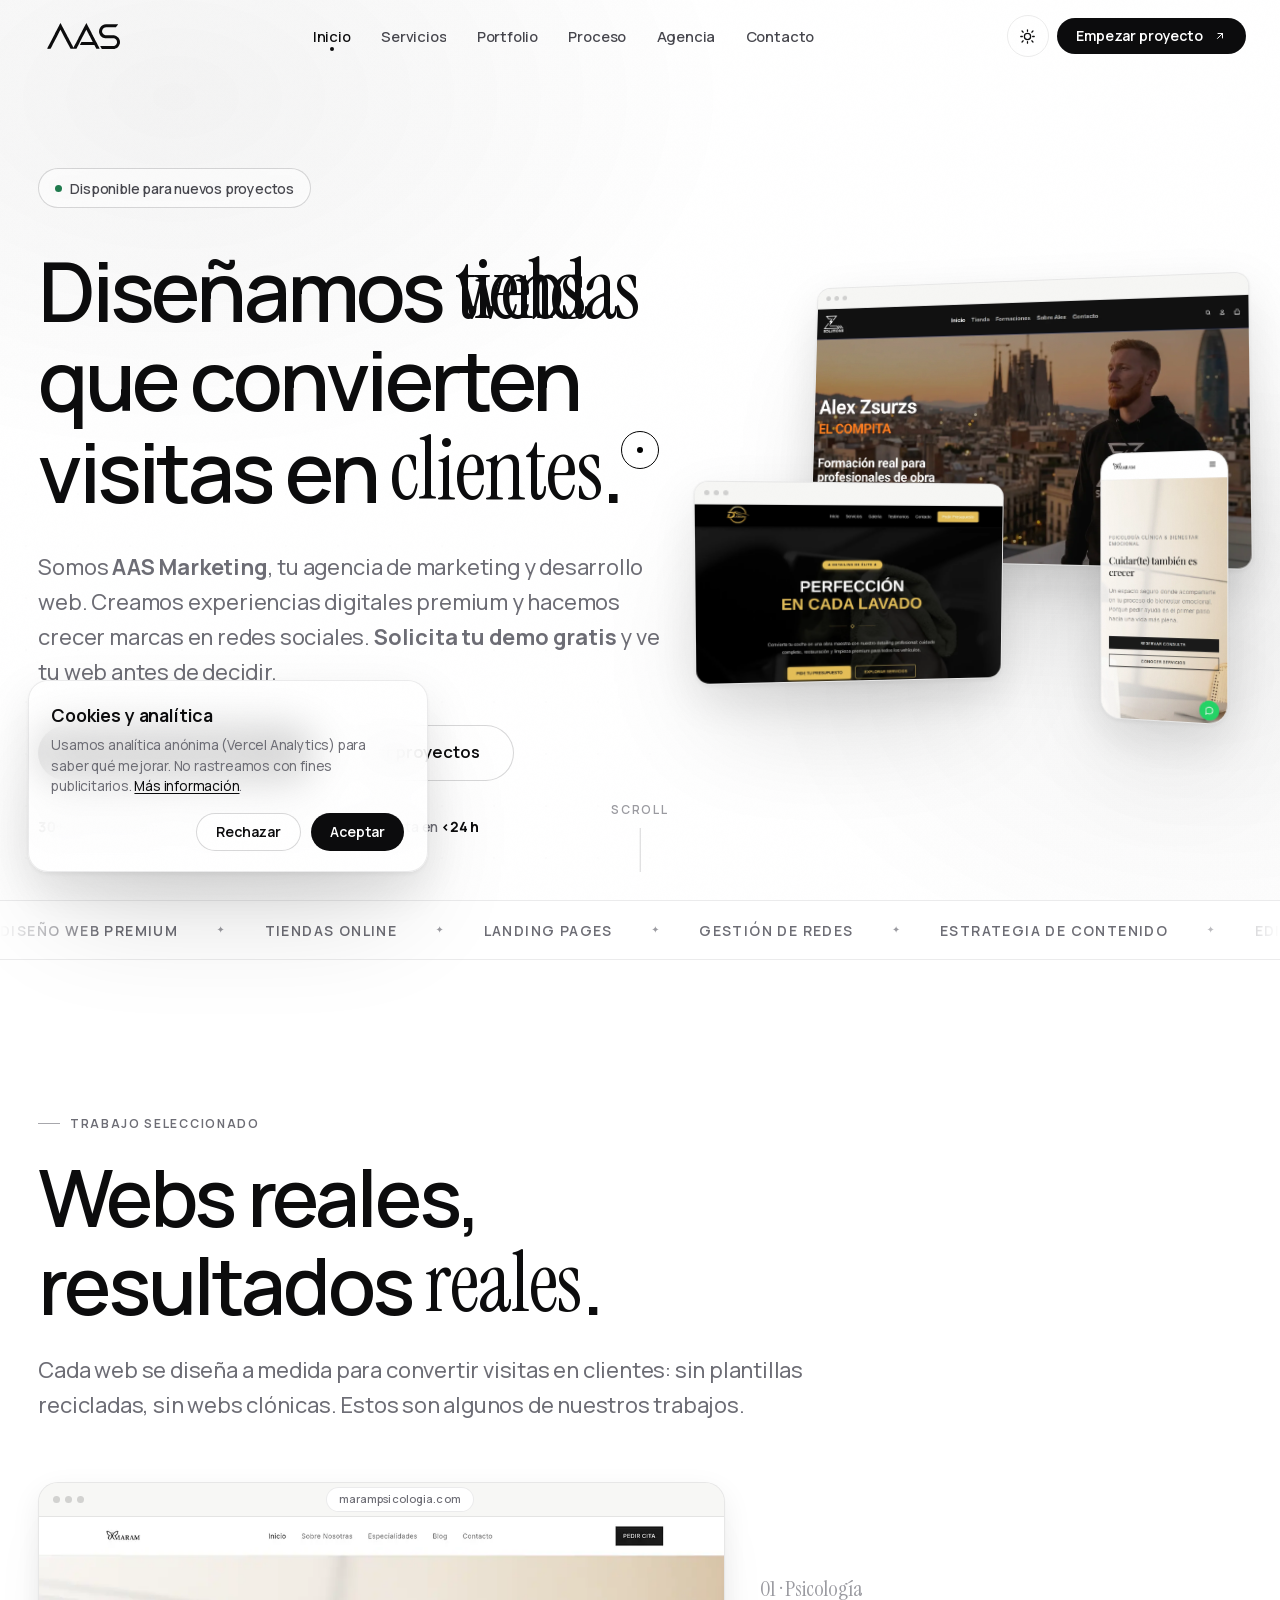
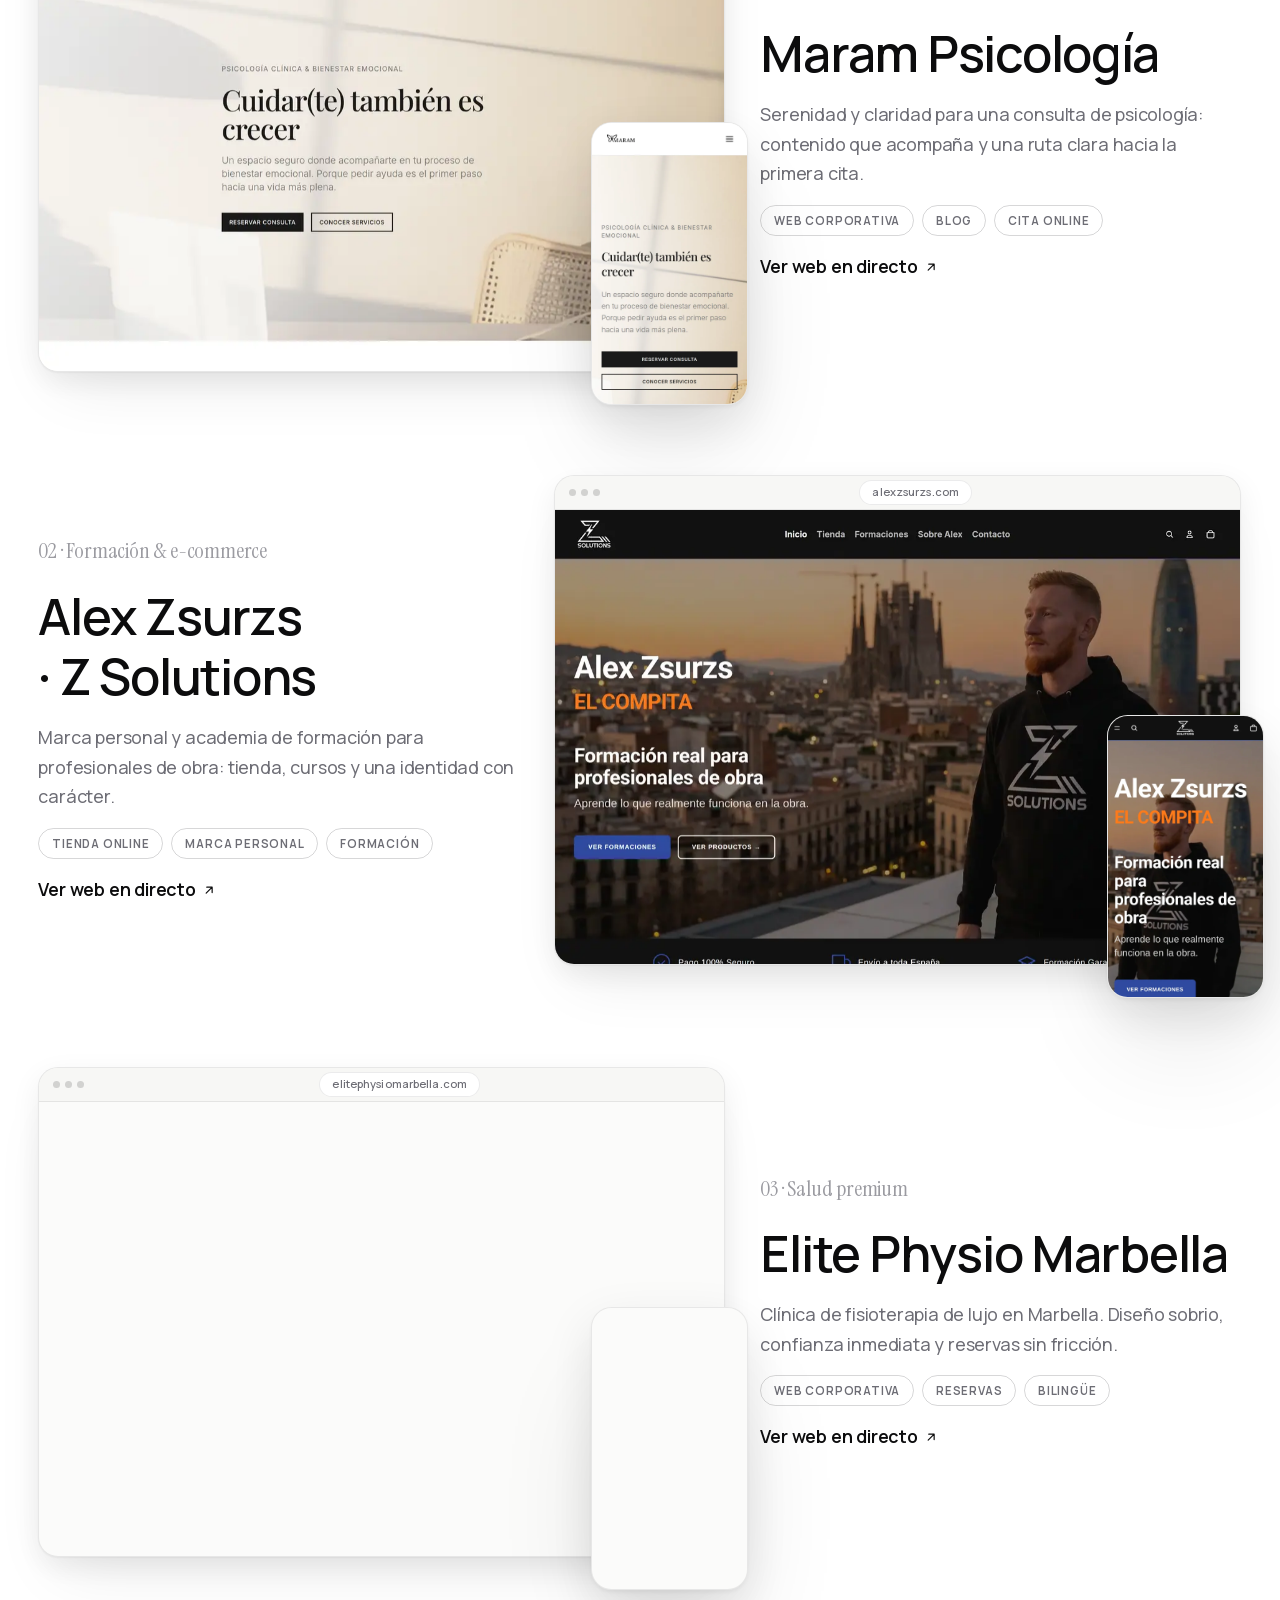
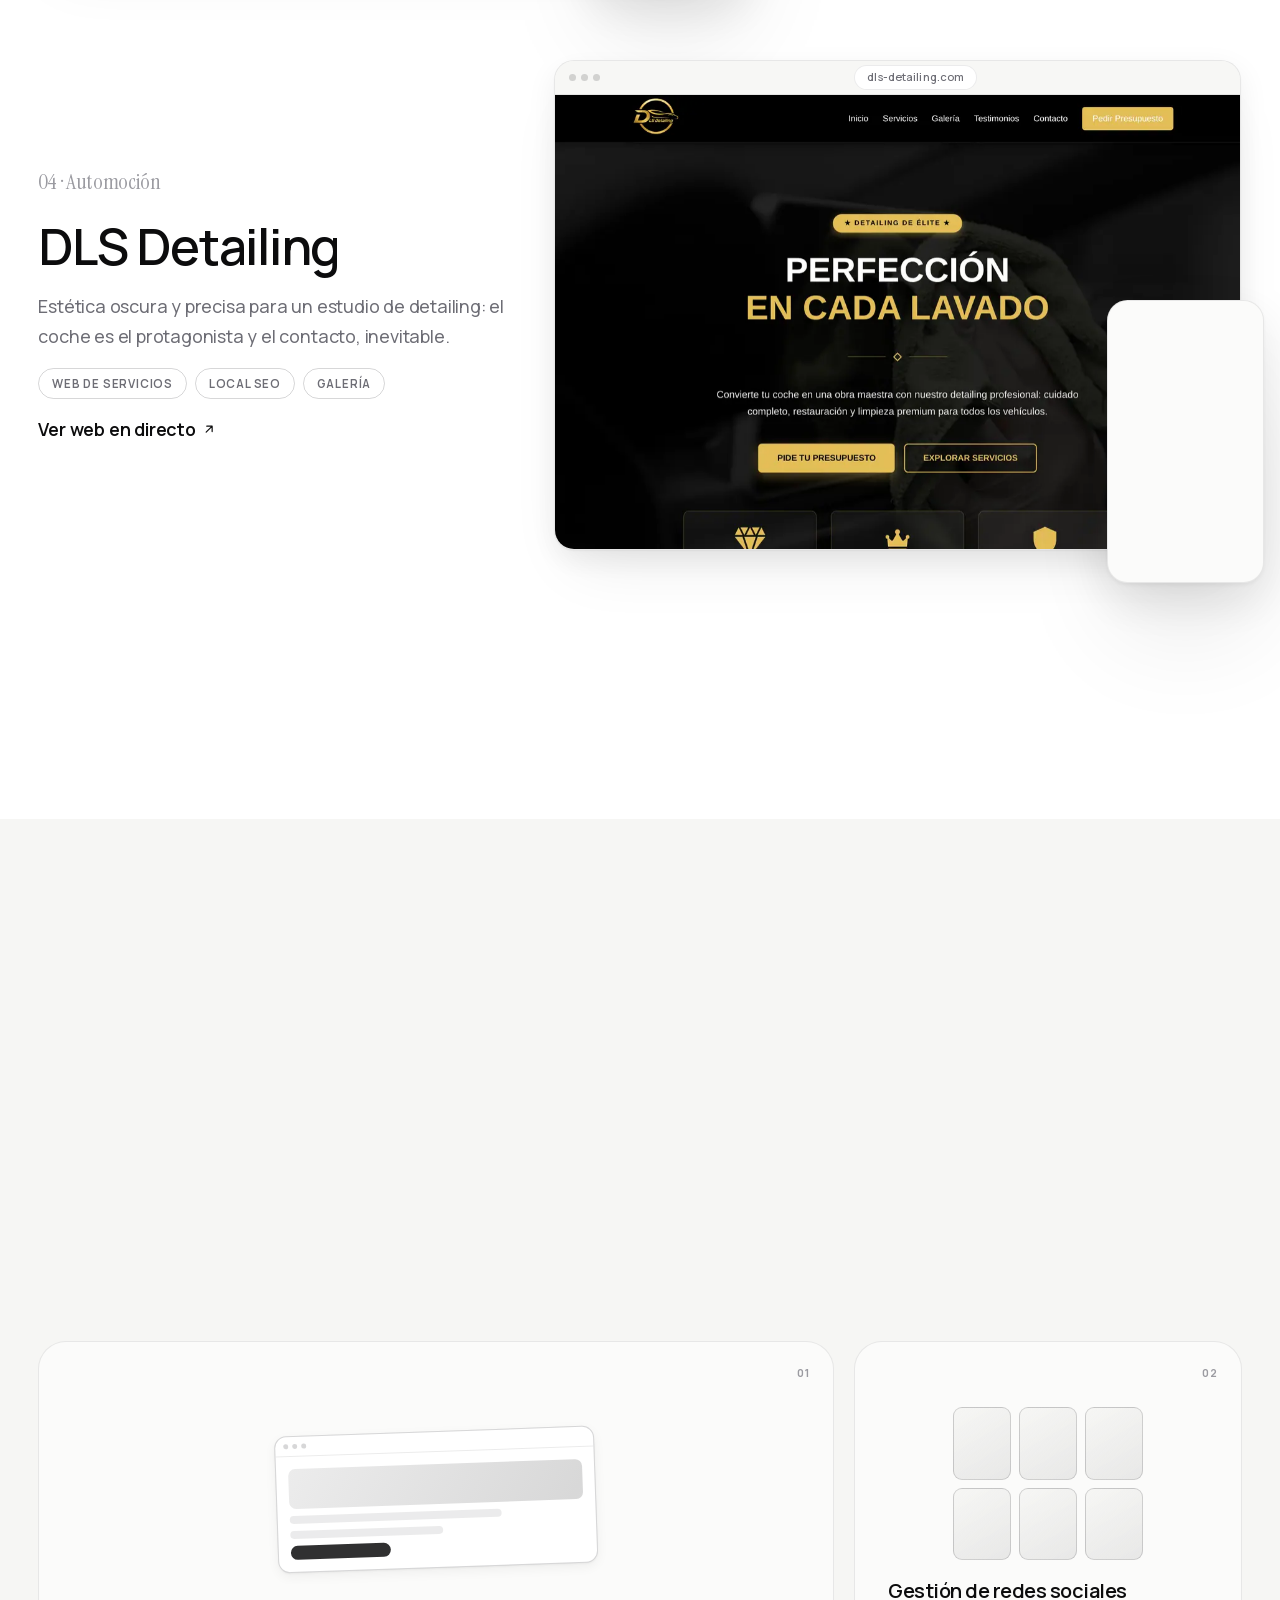
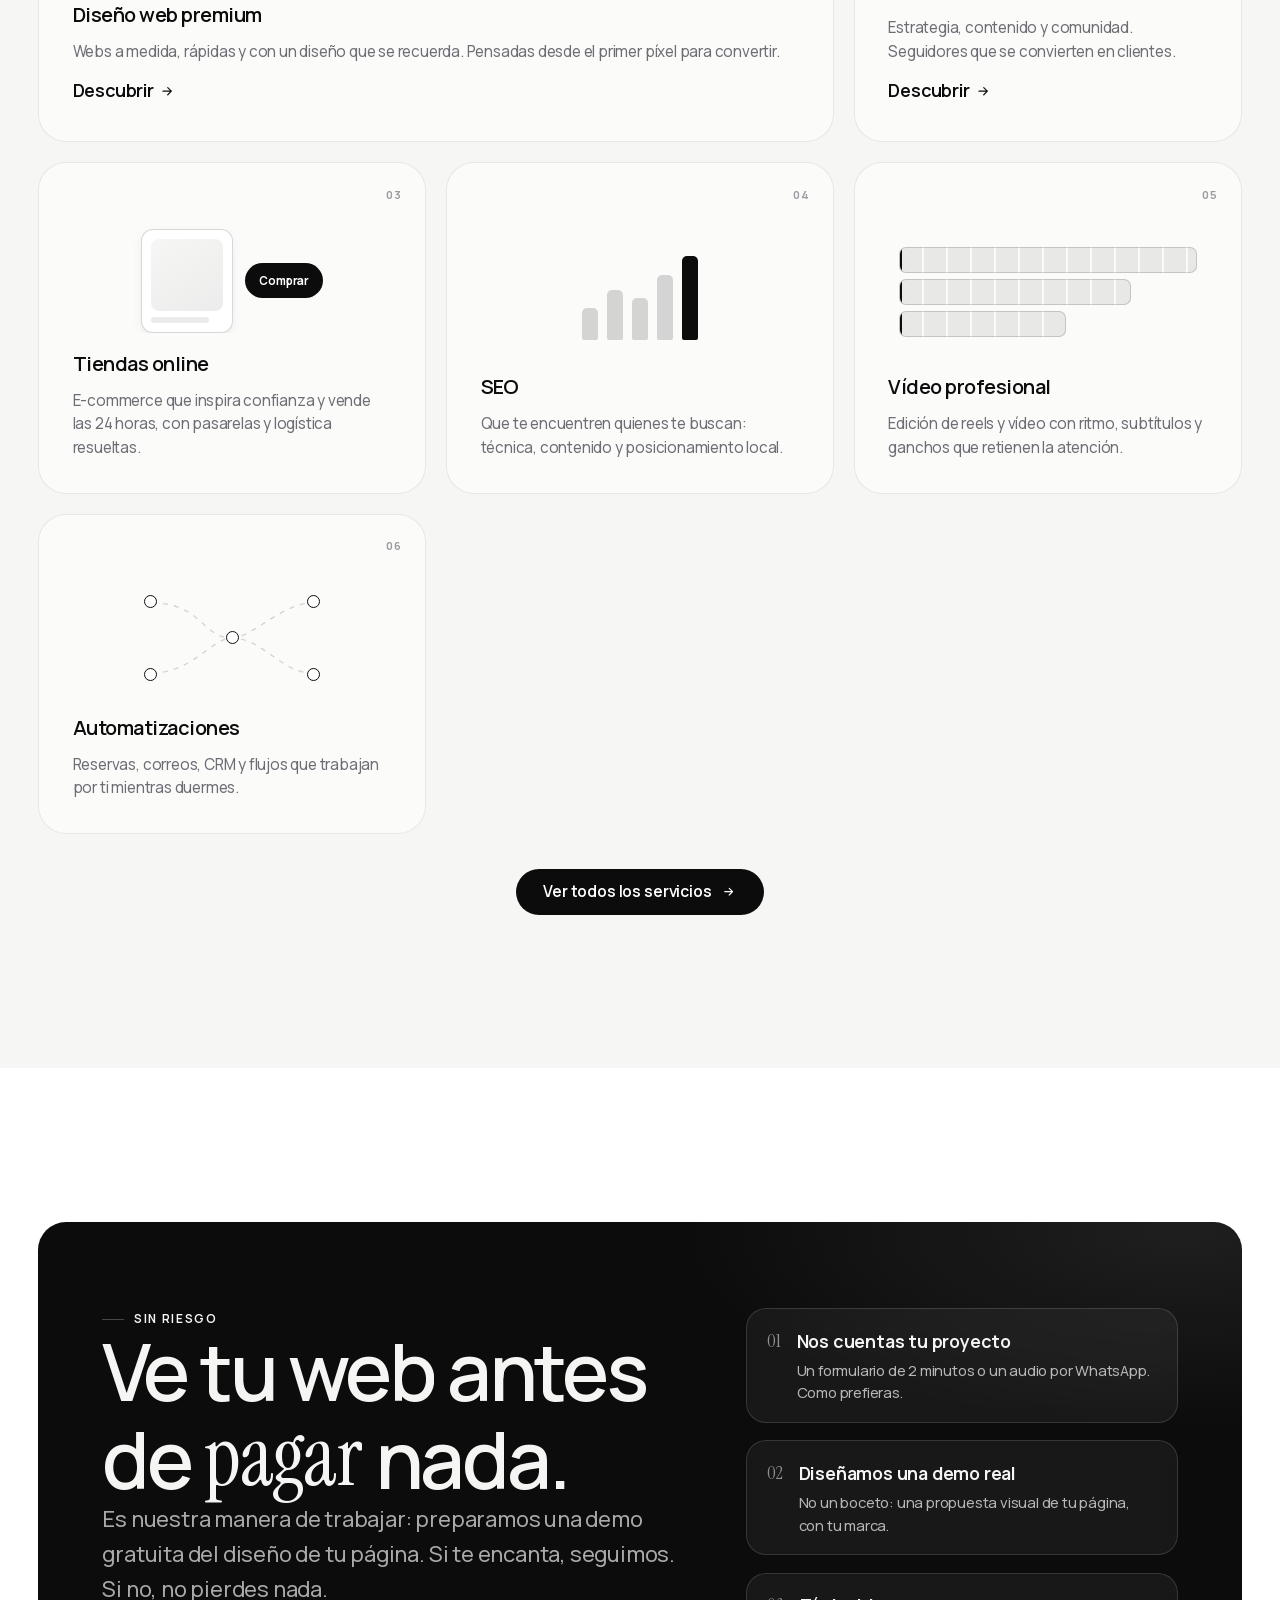
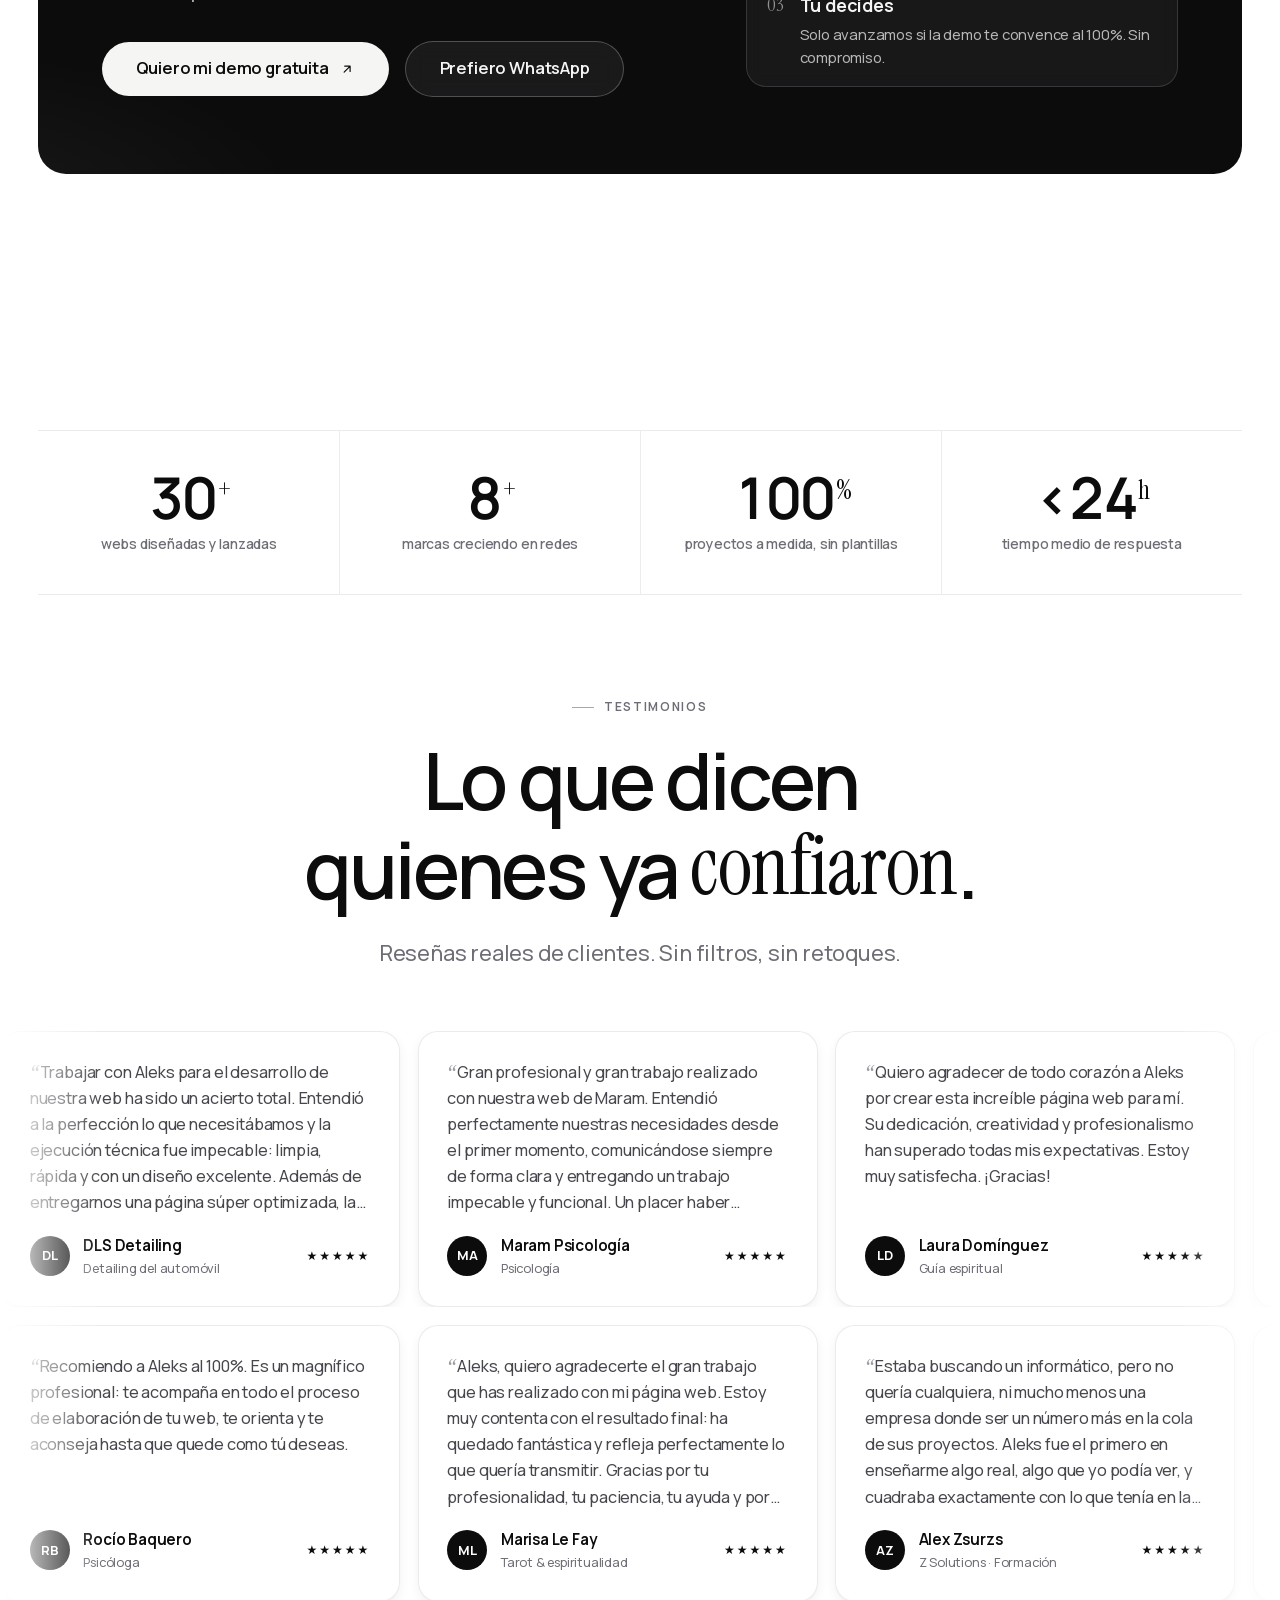
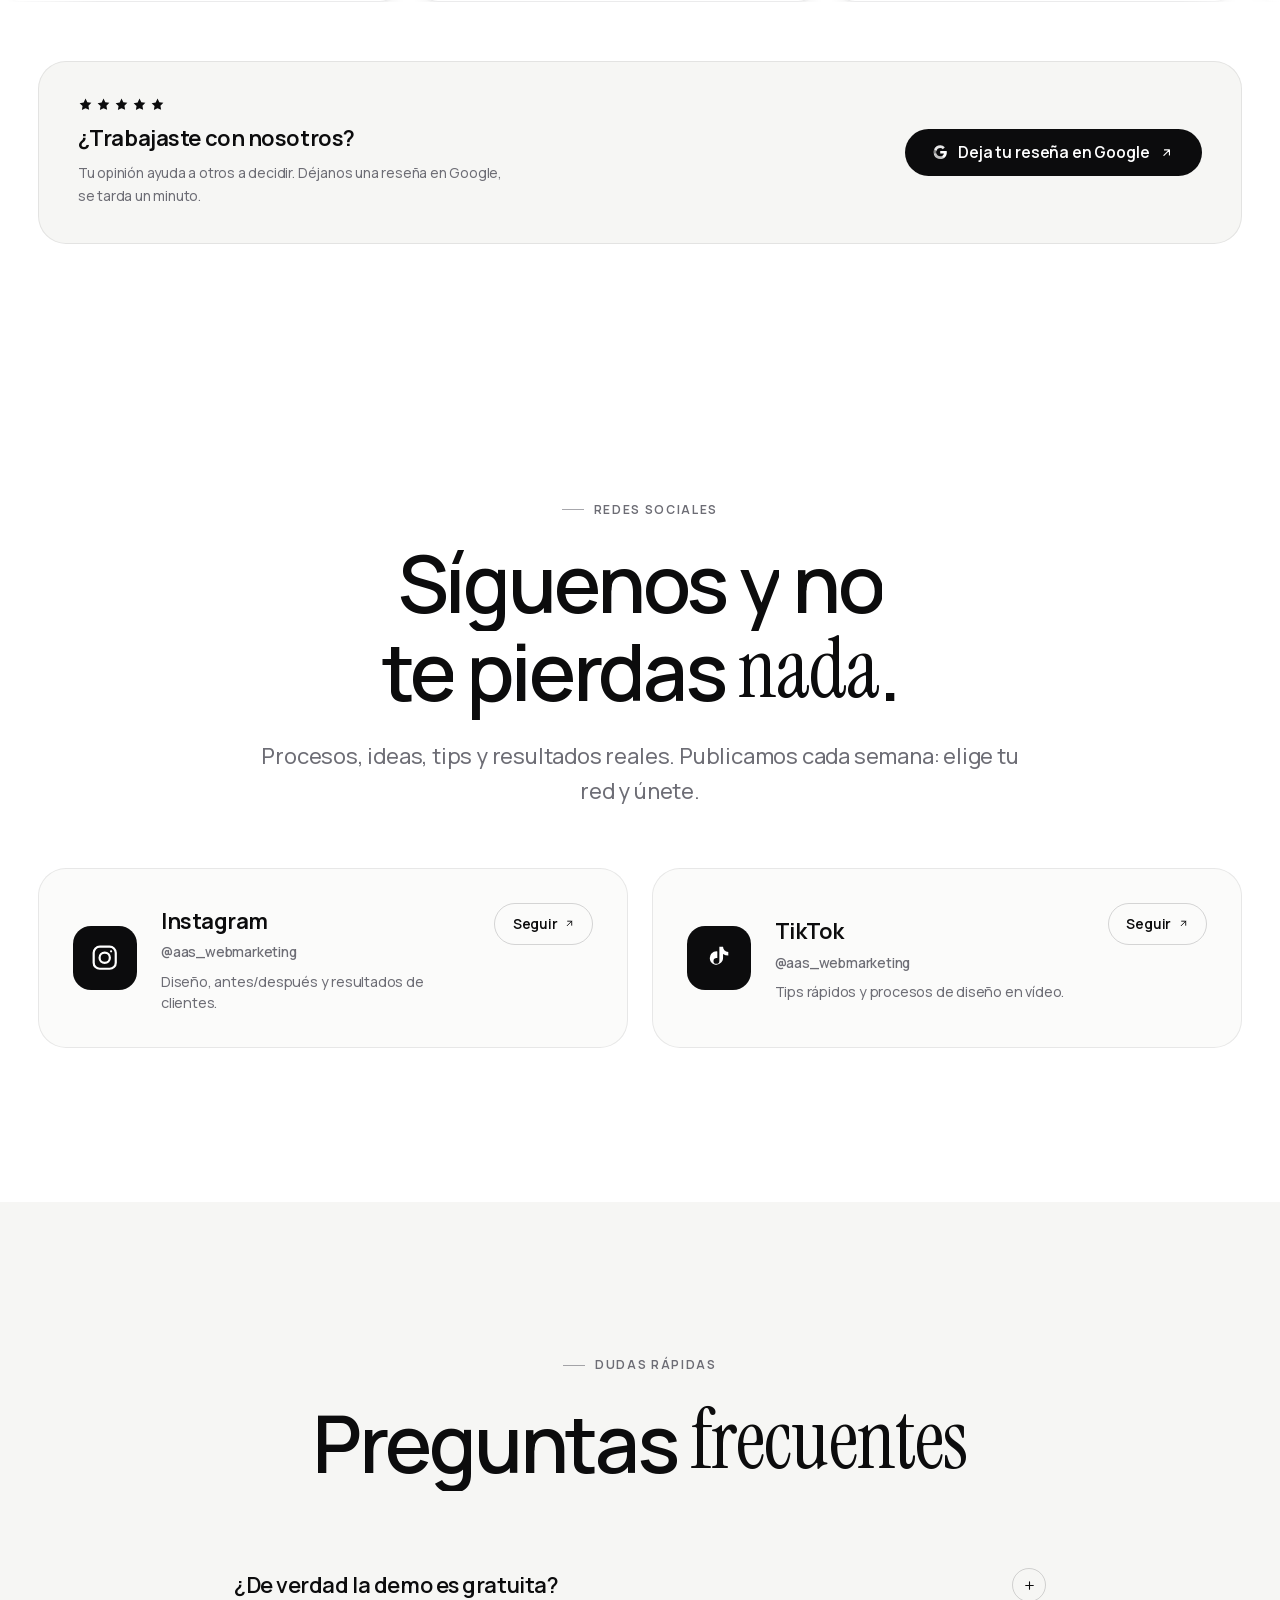
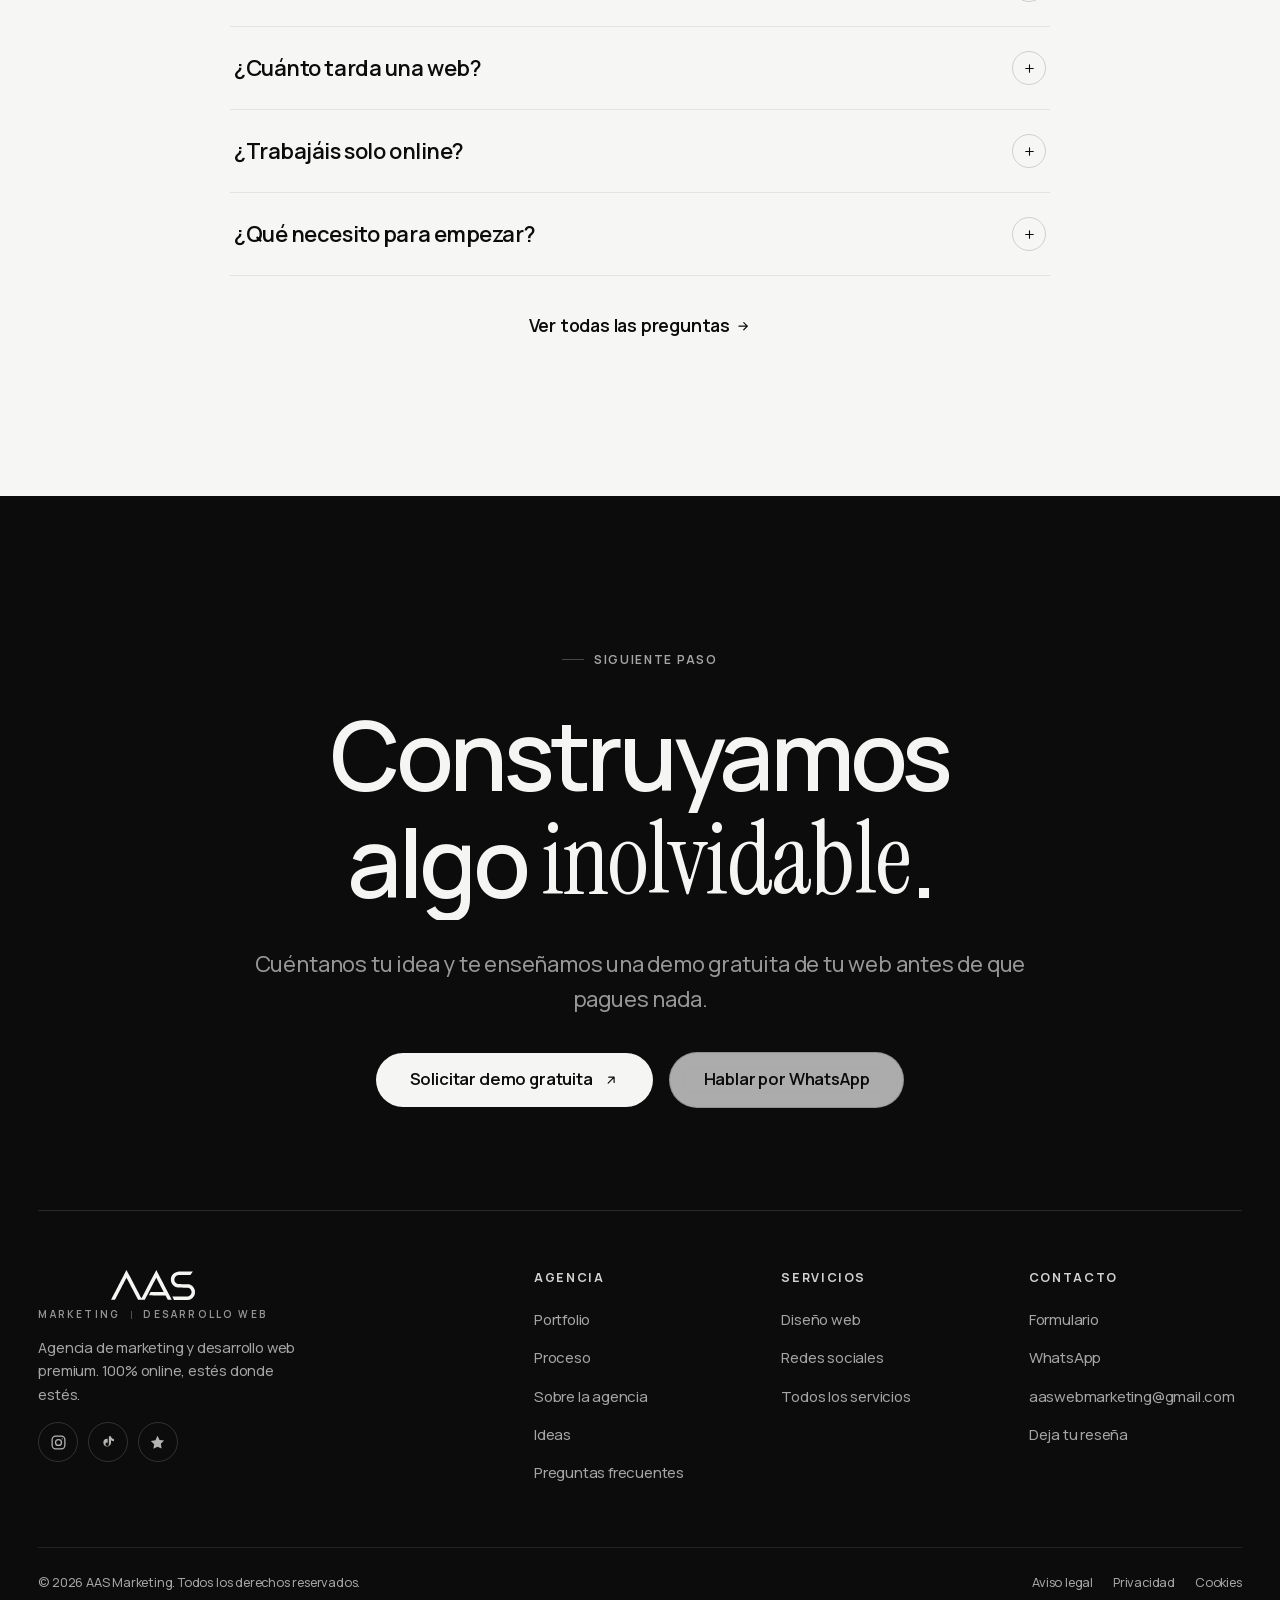
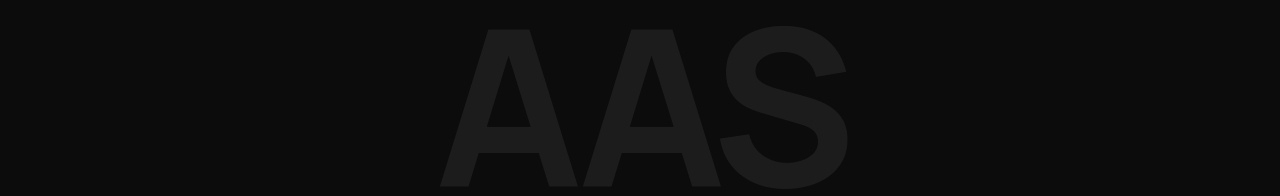
==== index.html @ f9e6620f "Cache-busting de assets + iconos con tamaño intrínseco Arregla que los cambios (como el nuevo formul" ====
<!doctype html>
<html lang="es" data-theme="light">
<head>
  <meta charset="utf-8">
  <meta name="viewport" content="width=device-width, initial-scale=1">
  <title>AAS Marketing · Diseño web premium y crecimiento digital</title>
  <meta name="description" content="Agencia de diseño web premium, tiendas online y landing pages que convierten. Gestionamos tus redes y te enseñamos una demo gratis antes de pagar.">
  <link rel="canonical" href="https://www.aasmarketing.com/">
  <meta name="theme-color" content="#ffffff">
  <meta name="author" content="AAS Marketing">
  <meta name="robots" content="index, follow, max-image-preview:large">
  <meta property="og:type" content="website">
  <meta property="og:site_name" content="AAS Marketing">
  <meta property="og:locale" content="es_ES">
  <meta property="og:title" content="AAS Marketing · Diseño web premium y crecimiento digital">
  <meta property="og:description" content="Agencia de diseño web premium, tiendas online y landing pages que convierten. Gestionamos tus redes y te enseñamos una demo gratis antes de pagar.">
  <meta property="og:url" content="https://www.aasmarketing.com/">
  <meta property="og:image" content="https://www.aasmarketing.com/assets/img/og.jpg">
  <meta property="og:image:width" content="1200">
  <meta property="og:image:height" content="630">
  <meta property="og:image:alt" content="AAS Marketing · Diseño web premium y crecimiento digital">
  <meta name="twitter:card" content="summary_large_image">
  <meta name="twitter:title" content="AAS Marketing · Diseño web premium y crecimiento digital">
  <meta name="twitter:description" content="Agencia de diseño web premium, tiendas online y landing pages que convierten. Gestionamos tus redes y te enseñamos una demo gratis antes de pagar.">
  <meta name="twitter:image" content="https://www.aasmarketing.com/assets/img/og.jpg">
  <link rel="icon" href="./assets/img/favicon.svg" type="image/svg+xml">
  <link rel="icon" href="./favicon.ico" sizes="any">
  <link rel="icon" type="image/png" sizes="16x16" href="./assets/img/favicon-16x16.png">
  <link rel="icon" type="image/png" sizes="32x32" href="./assets/img/favicon-32x32.png">
  <link rel="icon" type="image/png" sizes="192x192" href="./assets/img/android-chrome-192x192.png">
  <link rel="apple-touch-icon" href="./assets/img/apple-touch-icon.png">
  <link rel="manifest" href="./site.webmanifest">
  <link rel="preload" href="./assets/fonts/manrope-var-latin.woff2" as="font" type="font/woff2" crossorigin>
  <link rel="preload" href="./assets/fonts/instrument-serif-italic-latin.woff2" as="font" type="font/woff2" crossorigin>
  <script>
    (function () {
      var d = document.documentElement;
      d.classList.add('js');
      try {
        var t = localStorage.getItem('aas_theme');
        if (!t) t = matchMedia('(prefers-color-scheme: dark)').matches ? 'dark' : 'light';
        d.dataset.theme = t;
        var m = document.querySelector('meta[name="theme-color"]');
        if (m && t === 'dark') m.setAttribute('content', '#0a0a0b');
      } catch (e) {}
    })();
  </script>
  <link rel="stylesheet" href="./assets/css/main.css?v=16979dae">
  <script type="module" src="./assets/js/main.js?v=b2ac2a99"></script>
  <script type="application/ld+json">{"@context":"https://schema.org","@graph":[{"@type":"WebSite","@id":"https://www.aasmarketing.com/#web","url":"https://www.aasmarketing.com/","name":"AAS Marketing · Diseño web premium","inLanguage":"es","publisher":{"@id":"https://www.aasmarketing.com/#org"}},{"@type":"ProfessionalService","@id":"https://www.aasmarketing.com/#org","name":"AAS Marketing","alternateName":"AAS Marketing · Desarrollo Web","description":"Agencia de marketing y desarrollo web premium: diseño de webs, tiendas online, landing pages, gestión de redes sociales, SEO, branding y automatizaciones.","slogan":"Marketing · Desarrollo Web","url":"https://www.aasmarketing.com","email":"aaswebmarketing@gmail.com","telephone":"+34 695 850 590","logo":"https://www.aasmarketing.com/assets/img/logo-aas.svg","image":"https://www.aasmarketing.com/assets/img/og.jpg","priceRange":"$$","areaServed":"España y trabajo remoto internacional","serviceType":["Diseño web","Tiendas online","Landing pages","Gestión de redes sociales","SEO","Branding","Edición de vídeo","Automatizaciones"],"sameAs":["https://www.instagram.com/aas_webmarketing/"]}]}</script>
</head>
<body>
  <div class="loader" aria-hidden="true">
    <canvas class="loader-canvas"></canvas>
    <div class="loader-ui">
      <p class="loader-count"><span class="lbl">cargando</span> <b>00</b> %</p>
      <div class="loader-bar"><i></i></div>
    </div>
  </div>
  <a class="skip-link" href="#contenido">Saltar al contenido</a>
  <header class="nav">
    <div class="nav-inner">
      <a class="brand" href="./" aria-label="Inicio de AAS Marketing"><span class="brand-mark" role="img" aria-label="AAS Marketing"></span></a>
      <nav aria-label="Principal">
        <ul class="nav-links">
          <li><a class="nav-link" href="./" aria-current="page">Inicio</a></li>
          <li><a class="nav-link" href="./servicios/">Servicios</a></li>
          <li><a class="nav-link" href="./portfolio/">Portfolio</a></li>
          <li><a class="nav-link" href="./proceso/">Proceso</a></li>
          <li><a class="nav-link" href="./agencia/">Agencia</a></li>
          <li><a class="nav-link" href="./contacto/">Contacto</a></li>
        </ul>
      </nav>
      <div class="nav-actions">
        <button class="theme-toggle" type="button" aria-label="Cambiar entre modo claro y oscuro"><svg class="sun" width="24" height="24" viewBox="0 0 24 24" fill="none" stroke="currentColor" stroke-width="1.8" stroke-linecap="round" aria-hidden="true"><circle cx="12" cy="12" r="4.4"/><path d="M12 2.5v2.2m0 14.6v2.2M4.3 4.3l1.6 1.6m12.2 12.2 1.6 1.6M2.5 12h2.2m14.6 0h2.2M4.3 19.7l1.6-1.6M18.1 5.9l1.6-1.6"/></svg><svg class="moon" width="24" height="24" viewBox="0 0 24 24" fill="none" stroke="currentColor" stroke-width="1.8" stroke-linecap="round" stroke-linejoin="round" aria-hidden="true"><path d="M20.6 14.2A8.8 8.8 0 0 1 9.8 3.4a8.8 8.8 0 1 0 10.8 10.8Z"/></svg></button>
        <a class="btn btn-s btn-nav-cta" href="./contacto/">Empezar proyecto <span class="arr"><svg width="24" height="24" viewBox="0 0 24 24" fill="none" stroke="currentColor" stroke-width="2" stroke-linecap="round" stroke-linejoin="round" aria-hidden="true"><path d="M7 17 17 7M8 7h9v9"/></svg></span></a>
        <button class="nav-burger" type="button" aria-expanded="false" aria-controls="menu-movil" aria-label="Abrir menú"><span></span></button>
      </div>
    </div>
  </header>
  <div class="mobile-menu" id="menu-movil">
    <nav aria-label="Menú móvil">
      <ul>
        <li><a class="mobile-link" href="./"><span class="idx">01</span><span class="txt">Inicio</span></a></li>
        <li><a class="mobile-link" href="./servicios/"><span class="idx">02</span><span class="txt">Servicios</span></a></li>
        <li><a class="mobile-link" href="./portfolio/"><span class="idx">03</span><span class="txt">Portfolio</span></a></li>
        <li><a class="mobile-link" href="./proceso/"><span class="idx">04</span><span class="txt">Proceso</span></a></li>
        <li><a class="mobile-link" href="./agencia/"><span class="idx">05</span><span class="txt">Agencia</span></a></li>
        <li><a class="mobile-link" href="./contacto/"><span class="idx">06</span><span class="txt">Contacto</span></a></li>
      </ul>
    </nav>
    <div class="mobile-foot">
      <a class="btn" href="./contacto/">Solicitar demo gratuita</a>
      <a class="btn btn-ghost" href="https://wa.me/34695850590?text=Hola%20AAS%20Marketing%2C%20he%20visto%20vuestra%20web%20y%20me%20interesa%20un%20proyecto.%20%C2%BFHablamos%3F" target="_blank" rel="noopener">WhatsApp</a>
    </div>
  </div>
  <main id="contenido">
    <!-- HERO -->
    <section class="hero">
      <div class="hero-grad" aria-hidden="true"></div>
      <canvas class="hero-canvas" aria-hidden="true"></canvas>
      <div class="hero-inner">
        <div class="hero-copy">
          <p class="pill" data-reveal><span class="dot" aria-hidden="true"></span> Disponible para nuevos proyectos</p>
          <h1 data-split aria-label="Diseñamos webs que convierten visitas en clientes.">Diseñamos <span class="rotator" aria-hidden="true" data-words="webs,tiendas,marcas,landings">webs</span><br>que convierten visitas en <em class="accent">clientes</em>.</h1>
          <p class="lead hero-sub" data-reveal style="--rd:.15s">Somos <strong>AAS Marketing</strong>, tu agencia de marketing y desarrollo web. Creamos experiencias digitales premium y hacemos crecer marcas en redes sociales. <strong>Solicita tu demo gratis</strong> y ve tu web antes de decidir.</p>
          <div class="hero-cta" data-reveal-group>
            <a class="btn btn-l" href="./contacto/">Solicitar demo gratuita <span class="arr"><svg width="24" height="24" viewBox="0 0 24 24" fill="none" stroke="currentColor" stroke-width="2" stroke-linecap="round" stroke-linejoin="round" aria-hidden="true"><path d="M7 17 17 7M8 7h9v9"/></svg></span></a>
            <a class="btn btn-ghost btn-l" href="./portfolio/">Ver proyectos</a>
          </div>
          <p class="hero-proof" data-reveal style="--rd:.3s"><span><b data-count-to="30">0</b>+ webs lanzadas</span><span><b data-count-to="8">0</b>+ marcas en redes</span><span>Respuesta en <b>&lt;24 h</b></span></p>
        </div>
        <div class="hero-stage" aria-hidden="true" data-parallax="0.08">
          <a class="shot shot-a" href="https://alexzsurzs.com/" target="_blank" rel="noopener" tabindex="-1" data-tilt="9" data-cursor-label="Ver web ↗">
            <span class="bar"><i></i><i></i><i></i></span>
            <img src="./assets/img/work/alexzsurzs.webp" alt="Web de Alex Zsurzs (Z Solutions) creada por AAS Marketing" width="1600" height="1000" fetchpriority="high" decoding="async">
            <span class="glare" aria-hidden="true"></span>
          </a>
          <a class="shot shot-b" href="https://dls-detailing.com/" target="_blank" rel="noopener" tabindex="-1" data-tilt="9" data-cursor-label="Ver web ↗">
            <span class="bar"><i></i><i></i><i></i></span>
            <img src="./assets/img/work/dls-detailing.webp" alt="Web de DLS Detailing creada por AAS Marketing" width="1600" height="1000" loading="lazy" decoding="async">
            <span class="glare" aria-hidden="true"></span>
          </a>
          <a class="shot shot-c" href="https://www.marampsicologia.com/" target="_blank" rel="noopener" tabindex="-1" data-tilt="9" data-cursor-label="Ver web ↗">
            <img src="./assets/img/work/marampsicologia-mobile.webp" alt="Web de Maram Psicología en móvil, creada por AAS Marketing" width="780" height="1687" loading="lazy" decoding="async">
            <span class="glare" aria-hidden="true"></span>
          </a>
        </div>
      </div>
      <div class="hero-scroll-hint" aria-hidden="true"><span>scroll</span><span class="line"></span></div>
    </section>

    <div class="hero-marquee" aria-hidden="true"><div class="marquee" data-marquee><div class="marquee-track" style="--mq-dur:36s"><span class="mq-item">Diseño web premium</span><span class="mq-item">Tiendas online</span><span class="mq-item">Landing pages</span><span class="mq-item">Gestión de redes</span><span class="mq-item">Estrategia de contenido</span><span class="mq-item">Edición de vídeo</span><span class="mq-item">SEO</span><span class="mq-item">Branding</span><span class="mq-item">Automatizaciones</span><span class="mq-item">Mantenimiento</span></div></div></div>

    <!-- PORTFOLIO DESTACADO -->
    <section class="section" id="trabajo">
      <div class="container">
        <div class="section-head">
          <p class="eyebrow" data-reveal>Trabajo seleccionado</p>
          <h2 data-split>Webs reales, resultados <em class="accent">reales</em>.</h2>
          <p class="lead" data-reveal>Cada web se diseña a medida para convertir visitas en clientes: sin plantillas recicladas, sin webs clónicas. Estos son algunos de nuestros trabajos.</p>
        </div>
        <div class="work-list">
          
      <article class="work-item">
        <div class="work-media" data-reveal="left">
          <a class="frame duo" data-tilt="5" href="https://www.marampsicologia.com/" target="_blank" rel="noopener" data-cursor-label="Visitar web ↗" aria-label="Visitar Maram Psicología (se abre en pestaña nueva)">
            <span class="frame-bar" aria-hidden="true"><i></i><i></i><i></i><span class="url">marampsicologia.com</span></span>
            <span class="frame-view">
              <img class="tall" src="./assets/img/work/marampsicologia-tall.webp" alt="Captura de la web Maram Psicología" loading="lazy" decoding="async" width="1100" height="1834">
              <span class="glare" aria-hidden="true"></span>
            </span>
            <span class="duo-mobile" aria-hidden="true"><img src="./assets/img/work/marampsicologia-mobile.webp" alt="Versión móvil de la web Maram Psicología" loading="lazy" decoding="async" width="780" height="1687"></span>
          </a>
        </div>
        <div class="work-info" data-reveal>
          <span class="work-num">01 · Psicología</span>
          <h3>Maram Psicología</h3>
          <p>Serenidad y claridad para una consulta de psicología: contenido que acompaña y una ruta clara hacia la primera cita.</p>
          <div class="tags"><span class="tag">Web corporativa</span><span class="tag">Blog</span><span class="tag">Cita online</span></div>
          <a class="link-draw" href="https://www.marampsicologia.com/" target="_blank" rel="noopener">Ver web en directo <svg width="24" height="24" viewBox="0 0 24 24" fill="none" stroke="currentColor" stroke-width="2" stroke-linecap="round" stroke-linejoin="round" aria-hidden="true"><path d="M7 17 17 7M8 7h9v9"/></svg></a>
        </div>
      </article>

      <article class="work-item is-flip">
        <div class="work-media" data-reveal="right">
          <a class="frame duo" data-tilt="5" href="https://alexzsurzs.com/" target="_blank" rel="noopener" data-cursor-label="Visitar web ↗" aria-label="Visitar Alex Zsurzs · Z Solutions (se abre en pestaña nueva)">
            <span class="frame-bar" aria-hidden="true"><i></i><i></i><i></i><span class="url">alexzsurzs.com</span></span>
            <span class="frame-view">
              <img class="tall" src="./assets/img/work/alexzsurzs-tall.webp" alt="Captura de la web Alex Zsurzs · Z Solutions" loading="lazy" decoding="async" width="1100" height="1834">
              <span class="glare" aria-hidden="true"></span>
            </span>
            <span class="duo-mobile" aria-hidden="true"><img src="./assets/img/work/alexzsurzs-mobile.webp" alt="Versión móvil de la web Alex Zsurzs · Z Solutions" loading="lazy" decoding="async" width="780" height="1687"></span>
          </a>
        </div>
        <div class="work-info" data-reveal>
          <span class="work-num">02 · Formación & e-commerce</span>
          <h3>Alex Zsurzs · Z Solutions</h3>
          <p>Marca personal y academia de formación para profesionales de obra: tienda, cursos y una identidad con carácter.</p>
          <div class="tags"><span class="tag">Tienda online</span><span class="tag">Marca personal</span><span class="tag">Formación</span></div>
          <a class="link-draw" href="https://alexzsurzs.com/" target="_blank" rel="noopener">Ver web en directo <svg width="24" height="24" viewBox="0 0 24 24" fill="none" stroke="currentColor" stroke-width="2" stroke-linecap="round" stroke-linejoin="round" aria-hidden="true"><path d="M7 17 17 7M8 7h9v9"/></svg></a>
        </div>
      </article>

      <article class="work-item">
        <div class="work-media" data-reveal="left">
          <a class="frame duo" data-tilt="5" href="https://elitephysiomarbella.com/" target="_blank" rel="noopener" data-cursor-label="Visitar web ↗" aria-label="Visitar Elite Physio Marbella (se abre en pestaña nueva)">
            <span class="frame-bar" aria-hidden="true"><i></i><i></i><i></i><span class="url">elitephysiomarbella.com</span></span>
            <span class="frame-view">
              <img class="tall" src="./assets/img/work/elitephysio-tall.webp" alt="Captura de la web Elite Physio Marbella" loading="lazy" decoding="async" width="1100" height="1834">
              <span class="glare" aria-hidden="true"></span>
            </span>
            <span class="duo-mobile" aria-hidden="true"><img src="./assets/img/work/elitephysio-mobile.webp" alt="Versión móvil de la web Elite Physio Marbella" loading="lazy" decoding="async" width="780" height="1687"></span>
          </a>
        </div>
        <div class="work-info" data-reveal>
          <span class="work-num">03 · Salud premium</span>
          <h3>Elite Physio Marbella</h3>
          <p>Clínica de fisioterapia de lujo en Marbella. Diseño sobrio, confianza inmediata y reservas sin fricción.</p>
          <div class="tags"><span class="tag">Web corporativa</span><span class="tag">Reservas</span><span class="tag">Bilingüe</span></div>
          <a class="link-draw" href="https://elitephysiomarbella.com/" target="_blank" rel="noopener">Ver web en directo <svg width="24" height="24" viewBox="0 0 24 24" fill="none" stroke="currentColor" stroke-width="2" stroke-linecap="round" stroke-linejoin="round" aria-hidden="true"><path d="M7 17 17 7M8 7h9v9"/></svg></a>
        </div>
      </article>

      <article class="work-item is-flip">
        <div class="work-media" data-reveal="right">
          <a class="frame duo" data-tilt="5" href="https://dls-detailing.com/" target="_blank" rel="noopener" data-cursor-label="Visitar web ↗" aria-label="Visitar DLS Detailing (se abre en pestaña nueva)">
            <span class="frame-bar" aria-hidden="true"><i></i><i></i><i></i><span class="url">dls-detailing.com</span></span>
            <span class="frame-view">
              <img class="tall" src="./assets/img/work/dls-detailing-tall.webp" alt="Captura de la web DLS Detailing" loading="lazy" decoding="async" width="1100" height="1834">
              <span class="glare" aria-hidden="true"></span>
            </span>
            <span class="duo-mobile" aria-hidden="true"><img src="./assets/img/work/dls-detailing-mobile.webp" alt="Versión móvil de la web DLS Detailing" loading="lazy" decoding="async" width="780" height="1687"></span>
          </a>
        </div>
        <div class="work-info" data-reveal>
          <span class="work-num">04 · Automoción</span>
          <h3>DLS Detailing</h3>
          <p>Estética oscura y precisa para un estudio de detailing: el coche es el protagonista y el contacto, inevitable.</p>
          <div class="tags"><span class="tag">Web de servicios</span><span class="tag">Local SEO</span><span class="tag">Galería</span></div>
          <a class="link-draw" href="https://dls-detailing.com/" target="_blank" rel="noopener">Ver web en directo <svg width="24" height="24" viewBox="0 0 24 24" fill="none" stroke="currentColor" stroke-width="2" stroke-linecap="round" stroke-linejoin="round" aria-hidden="true"><path d="M7 17 17 7M8 7h9v9"/></svg></a>
        </div>
      </article>
        </div>
        <div style="display:flex; justify-content:center; margin-top: var(--s-4);" data-reveal>
          <a class="btn btn-ghost btn-l" href="./portfolio/">Ver más proyectos <span class="arr"><svg width="24" height="24" viewBox="0 0 24 24" fill="none" stroke="currentColor" stroke-width="2" stroke-linecap="round" stroke-linejoin="round" aria-hidden="true"><path d="M5 12h14m-6-6 6 6-6 6"/></svg></span></a>
        </div>
      </div>
    </section>

    <!-- SERVICIOS BENTO -->
    <section class="section section-soft">
      <div class="container">
        <div class="section-head">
          <p class="eyebrow" data-reveal>Servicios</p>
          <h2 data-split>Todo lo que tu marca necesita para <em class="accent">crecer</em>.</h2>
          <p class="lead" data-reveal>Un único responsable para tu presencia digital completa: diseño, desarrollo, contenido y crecimiento.</p>
        </div>
        <div class="bento" data-reveal-group>
          <article class="bento-cell is-wide">
            <span class="cell-tag">01</span>
            <div class="bento-viz"><div class="viz-browser" aria-hidden="true"><span class="vb-bar"><i></i><i></i><i></i></span><span class="vb-body"><span class="sk sk-hero"></span><span class="sk"></span><span class="sk"></span><span class="sk sk-cta"></span></span></div></div>
            <h3>Diseño web premium</h3>
            <p>Webs a medida, rápidas y con un diseño que se recuerda. Pensadas desde el primer píxel para convertir.</p>
            <a class="link-draw" href="./servicios/diseno-web/">Descubrir <svg width="24" height="24" viewBox="0 0 24 24" fill="none" stroke="currentColor" stroke-width="2" stroke-linecap="round" stroke-linejoin="round" aria-hidden="true"><path d="M5 12h14m-6-6 6 6-6 6"/></svg></a>
          </article>
          <article class="bento-cell">
            <span class="cell-tag">02</span>
            <div class="bento-viz"><div class="viz-feed" aria-hidden="true"><i></i><i></i><i></i><i></i><i></i><i></i></div></div>
            <h3>Gestión de redes sociales</h3>
            <p>Estrategia, contenido y comunidad. Seguidores que se convierten en clientes.</p>
            <a class="link-draw" href="./servicios/redes-sociales/">Descubrir <svg width="24" height="24" viewBox="0 0 24 24" fill="none" stroke="currentColor" stroke-width="2" stroke-linecap="round" stroke-linejoin="round" aria-hidden="true"><path d="M5 12h14m-6-6 6 6-6 6"/></svg></a>
          </article>
          <article class="bento-cell">
            <span class="cell-tag">03</span>
            <div class="bento-viz"><div class="viz-shop" aria-hidden="true"><span class="prod"><span class="ph"></span><span class="ln"></span></span><span class="buy">Comprar</span></div></div>
            <h3>Tiendas online</h3>
            <p>E-commerce que inspira confianza y vende las 24 horas, con pasarelas y logística resueltas.</p>
          </article>
          <article class="bento-cell">
            <span class="cell-tag">04</span>
            <div class="bento-viz"><div class="viz-seo" aria-hidden="true"><i style="--h:34"></i><i style="--h:52"></i><i style="--h:44"></i><i style="--h:68"></i><i style="--h:88"></i></div></div>
            <h3>SEO</h3>
            <p>Que te encuentren quienes te buscan: técnica, contenido y posicionamiento local.</p>
          </article>
          <article class="bento-cell">
            <span class="cell-tag">05</span>
            <div class="bento-viz"><div class="viz-video" aria-hidden="true"><span class="track"></span><span class="track"></span><span class="track"></span></div></div>
            <h3>Vídeo profesional</h3>
            <p>Edición de reels y vídeo con ritmo, subtítulos y ganchos que retienen la atención.</p>
          </article>
          <article class="bento-cell">
            <span class="cell-tag">06</span>
            <div class="bento-viz"><div class="viz-nodes" aria-hidden="true"><svg viewBox="0 0 200 110" preserveAspectRatio="none"><path d="M20 20 C 70 20, 70 55, 100 55 S 150 90, 180 90"/><path d="M20 90 C 60 90, 80 55, 100 55 S 150 20, 180 20"/></svg><i style="left:12px;top:12px"></i><i style="left:12px;bottom:12px"></i><i style="left:94px;top:48px"></i><i style="right:12px;top:12px"></i><i style="right:12px;bottom:12px"></i></div></div>
            <h3>Automatizaciones</h3>
            <p>Reservas, correos, CRM y flujos que trabajan por ti mientras duermes.</p>
          </article>
        </div>
        <div style="margin-top: var(--s-3); display:flex; justify-content:center;" data-reveal>
          <a class="btn" href="./servicios/">Ver todos los servicios <span class="arr"><svg width="24" height="24" viewBox="0 0 24 24" fill="none" stroke="currentColor" stroke-width="2" stroke-linecap="round" stroke-linejoin="round" aria-hidden="true"><path d="M5 12h14m-6-6 6 6-6 6"/></svg></span></a>
        </div>
      </div>
    </section>

    <!-- DEMO GRATUITA -->
    <section class="section">
      <div class="container">
        <div class="demo-band on-dark" data-reveal="scale">
          <div class="demo-grid">
            <div>
              <p class="eyebrow" style="color:inherit" data-reveal>Sin riesgo</p>
              <h2 data-split>Ve tu web antes de <em class="accent">pagar</em> nada.</h2>
              <p class="lead" data-reveal>Es nuestra manera de trabajar: preparamos una demo gratuita del diseño de tu página. Si te encanta, seguimos. Si no, no pierdes nada.</p>
              <div class="hero-cta" style="margin-top: var(--s-3)" data-reveal-group>
                <a class="btn btn-inverse btn-l" href="./contacto/">Quiero mi demo gratuita <span class="arr"><svg width="24" height="24" viewBox="0 0 24 24" fill="none" stroke="currentColor" stroke-width="2" stroke-linecap="round" stroke-linejoin="round" aria-hidden="true"><path d="M7 17 17 7M8 7h9v9"/></svg></span></a>
                <a class="btn btn-ghost btn-l" href="https://wa.me/34695850590?text=Hola%20AAS%20Marketing%2C%20he%20visto%20vuestra%20web%20y%20me%20interesa%20un%20proyecto.%20%C2%BFHablamos%3F" target="_blank" rel="noopener">Prefiero WhatsApp</a>
              </div>
            </div>
            <div class="demo-points" data-reveal-group>
              <div class="demo-point"><span class="n">01</span><div><strong>Nos cuentas tu proyecto</strong><p>Un formulario de 2 minutos o un audio por WhatsApp. Como prefieras.</p></div></div>
              <div class="demo-point"><span class="n">02</span><div><strong>Diseñamos una demo real</strong><p>No un boceto: una propuesta visual de tu página, con tu marca.</p></div></div>
              <div class="demo-point"><span class="n">03</span><div><strong>Tú decides</strong><p>Solo avanzamos si la demo te convence al 100%. Sin compromiso.</p></div></div>
            </div>
          </div>
        </div>
      </div>
    </section>

    <!-- STATS + TESTIMONIOS -->
    <section class="section section-tight" aria-labelledby="titulo-testimonios">
      <div class="container">
        <div class="stats" data-reveal>
          <div class="stat"><b><span data-count-to="30">0</span><sup>+</sup></b><span>webs diseñadas y lanzadas</span></div>
          <div class="stat"><b><span data-count-to="8">0</span><sup>+</sup></b><span>marcas creciendo en redes</span></div>
          <div class="stat"><b><span data-count-to="100">0</span><sup>%</sup></b><span>proyectos a medida, sin plantillas</span></div>
          <div class="stat"><b>&lt;24<sup>h</sup></b><span>tiempo medio de respuesta</span></div>
        </div>
        <div class="section-head center" style="margin-top: var(--s-5)">
          <p class="eyebrow" data-reveal>Testimonios</p>
          <h2 id="titulo-testimonios" data-split>Lo que dicen quienes ya <em class="accent">confiaron</em>.</h2>
          <p class="lead" data-reveal>Reseñas reales de clientes. Sin filtros, sin retoques.</p>
        </div>
      </div>
      <div class="t-marquee marquee" style="margin-top: var(--s-2)" data-marquee>
        <div class="marquee-track" style="--mq-dur:50s">
        <figure class="t-card">
          <blockquote>Trabajar con Aleks para el desarrollo de nuestra web ha sido un acierto total. Entendió a la perfección lo que necesitábamos y la ejecución técnica fue impecable: limpia, rápida y con un diseño excelente. Además de entregarnos una página súper optimizada, la comunicación fue fluida y clara en todo momento. El resultado ha superado nuestras expectativas y la respuesta de los usuarios está siendo buenísima. ¡100% recomendado!</blockquote>
          <figcaption>
            <span class="avatar" aria-hidden="true">DL</span>
            <span><strong>DLS Detailing</strong><span>Detailing del automóvil</span></span>
            <span class="stars" aria-label="5 de 5 estrellas">★★★★★</span>
          </figcaption>
        </figure>
        <figure class="t-card">
          <blockquote>Gran profesional y gran trabajo realizado con nuestra web de Maram. Entendió perfectamente nuestras necesidades desde el primer momento, comunicándose siempre de forma clara y entregando un trabajo impecable y funcional. Un placer haber trabajado juntos.</blockquote>
          <figcaption>
            <span class="avatar" aria-hidden="true">MA</span>
            <span><strong>Maram Psicología</strong><span>Psicología</span></span>
            <span class="stars" aria-label="5 de 5 estrellas">★★★★★</span>
          </figcaption>
        </figure>
        <figure class="t-card">
          <blockquote>Quiero agradecer de todo corazón a Aleks por crear esta increíble página web para mí. Su dedicación, creatividad y profesionalismo han superado todas mis expectativas. Estoy muy satisfecha. ¡Gracias!</blockquote>
          <figcaption>
            <span class="avatar" aria-hidden="true">LD</span>
            <span><strong>Laura Domínguez</strong><span>Guía espiritual</span></span>
            <span class="stars" aria-label="5 de 5 estrellas">★★★★★</span>
          </figcaption>
        </figure>
        <figure class="t-card">
          <blockquote>Gracias por tu trabajo, eres todo un profesional. Me ha encantado la forma en que trabajas: serio, responsable y todo hecho con mucho cariño y profesionalidad. Mi página web me ha ayudado a tener mucha más clientela en mi trabajo. Gracias de todo corazón, Aleks. Te recomendaré al 200%.</blockquote>
          <figcaption>
            <span class="avatar" aria-hidden="true">VK</span>
            <span><strong>Vanessa Kundalini</strong><span>Instructora de Kundalini</span></span>
            <span class="stars" aria-label="5 de 5 estrellas">★★★★★</span>
          </figcaption>
        </figure></div>
      </div>
      <div class="t-marquee marquee" style="margin-top: 1.1rem" data-marquee>
        <div class="marquee-track rev" style="--mq-dur:44s">
        <figure class="t-card">
          <blockquote>Recomiendo a Aleks al 100%. Es un magnífico profesional: te acompaña en todo el proceso de elaboración de tu web, te orienta y te aconseja hasta que quede como tú deseas.</blockquote>
          <figcaption>
            <span class="avatar" aria-hidden="true">RB</span>
            <span><strong>Rocío Baquero</strong><span>Psicóloga</span></span>
            <span class="stars" aria-label="5 de 5 estrellas">★★★★★</span>
          </figcaption>
        </figure>
        <figure class="t-card">
          <blockquote>Aleks, quiero agradecerte el gran trabajo que has realizado con mi página web. Estoy muy contenta con el resultado final: ha quedado fantástica y refleja perfectamente lo que quería transmitir. Gracias por tu profesionalidad, tu paciencia, tu ayuda y por estar siempre disponible para resolver cualquier duda o hacer los cambios necesarios durante todo el proceso. Ha sido un placer trabajar contigo y sin duda te recomiendo a cualquier persona que busque un trabajo web de calidad. ¡Muchas gracias por todo!</blockquote>
          <figcaption>
            <span class="avatar" aria-hidden="true">ML</span>
            <span><strong>Marisa Le Fay</strong><span>Tarot & espiritualidad</span></span>
            <span class="stars" aria-label="5 de 5 estrellas">★★★★★</span>
          </figcaption>
        </figure>
        <figure class="t-card">
          <blockquote>Estaba buscando un informático, pero no quería cualquiera, ni mucho menos una empresa donde ser un número más en la cola de sus proyectos. Aleks fue el primero en enseñarme algo real, algo que yo podía ver, y cuadraba exactamente con lo que tenía en la cabeza: mismo estilo y acabado. Después de entrevistar a otros que solo me pasaban presupuestos, sin una imagen, decidí seguir con Aleks por su rapidez al contestar y proponer. El precio nunca fue lo decisivo; me guié por las sensaciones y no me equivoqué. Me presta atención, me escucha, no me presiona cuando me tomo mis tiempos, y cuando vuelvo a aparecer está al 100% como si nada. Siempre voy a recomendar a Aleks en cualquier proyecto: sé que nunca me dejará mal. Destaca muchísimo por su seriedad y su compromiso constante.</blockquote>
          <figcaption>
            <span class="avatar" aria-hidden="true">AZ</span>
            <span><strong>Alex Zsurzs</strong><span>Z Solutions · Formación</span></span>
            <span class="stars" aria-label="5 de 5 estrellas">★★★★★</span>
          </figcaption>
        </figure></div>
      </div>
      <div class="container">
        <div class="review-cta" data-reveal>
          <div class="rc-text">
            <span class="rc-stars" aria-hidden="true"><svg width="24" height="24" viewBox="0 0 24 24" fill="currentColor" aria-hidden="true"><path d="M12 2.5l2.9 5.88 6.49.95-4.7 4.58 1.11 6.46L12 17.85l-5.8 3.05 1.1-6.46-4.69-4.58 6.49-.95L12 2.5Z"/></svg><svg width="24" height="24" viewBox="0 0 24 24" fill="currentColor" aria-hidden="true"><path d="M12 2.5l2.9 5.88 6.49.95-4.7 4.58 1.11 6.46L12 17.85l-5.8 3.05 1.1-6.46-4.69-4.58 6.49-.95L12 2.5Z"/></svg><svg width="24" height="24" viewBox="0 0 24 24" fill="currentColor" aria-hidden="true"><path d="M12 2.5l2.9 5.88 6.49.95-4.7 4.58 1.11 6.46L12 17.85l-5.8 3.05 1.1-6.46-4.69-4.58 6.49-.95L12 2.5Z"/></svg><svg width="24" height="24" viewBox="0 0 24 24" fill="currentColor" aria-hidden="true"><path d="M12 2.5l2.9 5.88 6.49.95-4.7 4.58 1.11 6.46L12 17.85l-5.8 3.05 1.1-6.46-4.69-4.58 6.49-.95L12 2.5Z"/></svg><svg width="24" height="24" viewBox="0 0 24 24" fill="currentColor" aria-hidden="true"><path d="M12 2.5l2.9 5.88 6.49.95-4.7 4.58 1.11 6.46L12 17.85l-5.8 3.05 1.1-6.46-4.69-4.58 6.49-.95L12 2.5Z"/></svg></span>
            <strong>¿Trabajaste con nosotros?</strong>
            <p class="small">Tu opinión ayuda a otros a decidir. Déjanos una reseña en Google, se tarda un minuto.</p>
          </div>
          <a class="btn" href="https://share.google/XqEnxlBCnqPrfpFHi" target="_blank" rel="noopener"><span class="sc-g" aria-hidden="true"><svg width="24" height="24" viewBox="0 0 24 24" fill="none" aria-hidden="true"><path d="M21.6 12.23c0-.68-.06-1.34-.17-1.97H12v3.73h5.38a4.6 4.6 0 0 1-2 3.02v2.5h3.24c1.9-1.75 2.98-4.33 2.98-7.28Z" fill="currentColor"/><path d="M12 22c2.7 0 4.96-.9 6.62-2.43l-3.24-2.51c-.9.6-2.05.96-3.38.96-2.6 0-4.8-1.76-5.58-4.12H3.06v2.59A10 10 0 0 0 12 22Z" fill="currentColor" opacity="0.75"/><path d="M6.42 13.9a6 6 0 0 1 0-3.8V7.51H3.06a10 10 0 0 0 0 8.98l3.36-2.6Z" fill="currentColor" opacity="0.5"/><path d="M12 5.98c1.47 0 2.79.5 3.83 1.5l2.87-2.87A9.6 9.6 0 0 0 12 2 10 10 0 0 0 3.06 7.51l3.36 2.6C7.2 7.74 9.4 5.98 12 5.98Z" fill="currentColor" opacity="0.9"/></svg></span> Deja tu reseña en Google <span class="arr"><svg width="24" height="24" viewBox="0 0 24 24" fill="none" stroke="currentColor" stroke-width="2" stroke-linecap="round" stroke-linejoin="round" aria-hidden="true"><path d="M7 17 17 7M8 7h9v9"/></svg></span></a>
        </div>
      </div>
    </section>

    <!-- REDES SOCIALES -->
    <section class="section">
      <div class="container">
        <div class="section-head center">
          <p class="eyebrow" data-reveal>Redes sociales</p>
          <h2 data-split>Síguenos y no te pierdas <em class="accent">nada</em>.</h2>
          <p class="lead" data-reveal>Procesos, ideas, tips y resultados reales. Publicamos cada semana: elige tu red y únete.</p>
        </div>
        <div class="social-cards" data-reveal-group>
          
          <a class="social-card" href="https://www.instagram.com/aas_webmarketing/" target="_blank" rel="noopener" data-cursor-label="Seguir ↗" aria-label="Seguir a AAS Marketing en Instagram">
            <span class="sc-ico" aria-hidden="true"><svg width="24" height="24" viewBox="0 0 24 24" fill="none" stroke="currentColor" stroke-width="1.8" stroke-linecap="round" aria-hidden="true"><rect x="3" y="3" width="18" height="18" rx="5"/><circle cx="12" cy="12" r="4.2"/><circle cx="17.2" cy="6.8" r="0.9" fill="currentColor" stroke="none"/></svg></span>
            <span class="sc-body">
              <strong>Instagram</strong>
              <span class="sc-handle">@aas_webmarketing</span>
              <span class="sc-desc">Diseño, antes/después y resultados de clientes.</span>
            </span>
            <span class="sc-follow">Seguir <span class="arr"><svg width="24" height="24" viewBox="0 0 24 24" fill="none" stroke="currentColor" stroke-width="2" stroke-linecap="round" stroke-linejoin="round" aria-hidden="true"><path d="M7 17 17 7M8 7h9v9"/></svg></span></span>
          </a>
          
          <a class="social-card" href="https://www.tiktok.com/@aas_webmarketing?lang=es-419" target="_blank" rel="noopener" data-cursor-label="Seguir ↗" aria-label="Seguir a AAS Marketing en TikTok">
            <span class="sc-ico" aria-hidden="true"><svg width="24" height="24" viewBox="0 0 24 24" fill="currentColor" aria-hidden="true"><path d="M16.6 5.82A4.28 4.28 0 0 1 15.54 3h-3.02v11.67a2.4 2.4 0 0 1-2.4 2.33 2.4 2.4 0 0 1-2.4-2.4 2.4 2.4 0 0 1 3.14-2.29V6.86a5.6 5.6 0 0 0-.74-.05 5.4 5.4 0 0 0-5.42 5.4 5.4 5.4 0 0 0 9.28 3.78c1-1 1.56-2.35 1.56-3.76V8.9a7.29 7.29 0 0 0 4.26 1.36V7.24a4.28 4.28 0 0 1-3.2-1.42Z"/></svg></span>
            <span class="sc-body">
              <strong>TikTok</strong>
              <span class="sc-handle">@aas_webmarketing</span>
              <span class="sc-desc">Tips rápidos y procesos de diseño en vídeo.</span>
            </span>
            <span class="sc-follow">Seguir <span class="arr"><svg width="24" height="24" viewBox="0 0 24 24" fill="none" stroke="currentColor" stroke-width="2" stroke-linecap="round" stroke-linejoin="round" aria-hidden="true"><path d="M7 17 17 7M8 7h9v9"/></svg></span></span>
          </a>
        </div>
      </div>
    </section>

    <!-- FAQ TEASER -->
    <section class="section section-soft">
      <div class="container">
        <div class="section-head center">
          <p class="eyebrow" data-reveal>Dudas rápidas</p>
          <h2 data-split>Preguntas <em class="accent">frecuentes</em></h2>
        </div>
        <div class="faq" data-reveal>
          
          <div class="faq-item">
            <h3><button class="faq-q" type="button" aria-expanded="false">¿De verdad la demo es gratuita?<span class="faq-ico"><svg width="24" height="24" viewBox="0 0 24 24" fill="none" stroke="currentColor" stroke-width="2" stroke-linecap="round" aria-hidden="true"><path d="M12 5v14M5 12h14"/></svg></span></button></h3>
            <div class="faq-a"><div><p>Sí. Preparamos una propuesta visual real de tu web sin coste y sin compromiso. Solo si te convence al 100% seguimos adelante con el proyecto.</p></div></div>
          </div>
          <div class="faq-item">
            <h3><button class="faq-q" type="button" aria-expanded="false">¿Cuánto tarda una web?<span class="faq-ico"><svg width="24" height="24" viewBox="0 0 24 24" fill="none" stroke="currentColor" stroke-width="2" stroke-linecap="round" aria-hidden="true"><path d="M12 5v14M5 12h14"/></svg></span></button></h3>
            <div class="faq-a"><div><p>Si tienes claro qué quieres (textos, marca y referencias), tu web puede estar lista en un máximo de <strong>72 horas</strong>. Proyectos más grandes, como tiendas extensas, llevan algo más, siempre con un calendario claro desde el día uno.</p></div></div>
          </div>
          <div class="faq-item">
            <h3><button class="faq-q" type="button" aria-expanded="false">¿Trabajáis solo online?<span class="faq-ico"><svg width="24" height="24" viewBox="0 0 24 24" fill="none" stroke="currentColor" stroke-width="2" stroke-linecap="round" aria-hidden="true"><path d="M12 5v14M5 12h14"/></svg></span></button></h3>
            <div class="faq-a"><div><p>Sí, al 100%. Trabajamos con clientes de toda España (y fuera) por videollamada, WhatsApp y correo. Todo el proceso está pensado para que sea cómodo estés donde estés.</p></div></div>
          </div>
          <div class="faq-item">
            <h3><button class="faq-q" type="button" aria-expanded="false">¿Qué necesito para empezar?<span class="faq-ico"><svg width="24" height="24" viewBox="0 0 24 24" fill="none" stroke="currentColor" stroke-width="2" stroke-linecap="round" aria-hidden="true"><path d="M12 5v14M5 12h14"/></svg></span></button></h3>
            <div class="faq-a"><div><p>Solo tu idea. Te guiamos con el resto: textos, fotos, dominio, hosting… Lo vemos juntos paso a paso, sin tecnicismos.</p></div></div>
          </div>
        </div>
        <div style="display:flex; justify-content:center; margin-top: var(--s-3);" data-reveal>
          <a class="link-draw" href="./faq/">Ver todas las preguntas <svg width="24" height="24" viewBox="0 0 24 24" fill="none" stroke="currentColor" stroke-width="2" stroke-linecap="round" stroke-linejoin="round" aria-hidden="true"><path d="M5 12h14m-6-6 6 6-6 6"/></svg></a>
        </div>
      </div>
    </section>
  </main>
  <!-- Fuera de <main>: ese elemento tiene la animación de entrada de página
       (transform), que lo convierte en el contenedor de referencia para
       cualquier position:fixed de dentro. Si el modal se queda ahí, deja de
       centrarse en la ventana y "aparece" desplazado según el scroll. -->
  
  <div class="t-modal" id="t-modal" hidden>
    <div class="t-modal-backdrop" data-close></div>
    <figure class="t-modal-card" role="dialog" aria-modal="true" aria-labelledby="tm-name" tabindex="-1">
      <button class="t-modal-close" type="button" data-close aria-label="Cerrar"><svg width="24" height="24" viewBox="0 0 24 24" fill="none" stroke="currentColor" stroke-width="2.2" stroke-linecap="round" aria-hidden="true"><path d="m6 6 12 12M18 6 6 18"/></svg></button>
      <span class="stars" aria-hidden="true">★★★★★</span>
      <blockquote class="tm-quote"></blockquote>
      <figcaption>
        <span class="avatar tm-avatar" aria-hidden="true"></span>
        <span><strong class="tm-name" id="tm-name"></strong><span class="tm-role"></span></span>
      </figcaption>
    </figure>
  </div>
  <footer class="footer">
    <div class="container footer-cta">
      <p class="eyebrow" style="color:inherit">Siguiente paso</p>
      <h2 data-split>Construyamos algo <em class="accent">inolvidable</em>.</h2>
      <p class="lead">Cuéntanos tu idea y te enseñamos una demo gratuita de tu web antes de que pagues nada.</p>
      <div class="hero-cta" data-reveal-group>
        <a class="btn btn-inverse btn-l" href="./contacto/">Solicitar demo gratuita <span class="arr"><svg width="24" height="24" viewBox="0 0 24 24" fill="none" stroke="currentColor" stroke-width="2" stroke-linecap="round" stroke-linejoin="round" aria-hidden="true"><path d="M7 17 17 7M8 7h9v9"/></svg></span></a>
        <a class="btn btn-ghost btn-l" href="https://wa.me/34695850590?text=Hola%20AAS%20Marketing%2C%20he%20visto%20vuestra%20web%20y%20me%20interesa%20un%20proyecto.%20%C2%BFHablamos%3F" target="_blank" rel="noopener">Hablar por WhatsApp</a>
      </div>
    </div>
    <div class="footer-main">
      <div class="footer-brand">
        <a class="brand" href="./" aria-label="Inicio de AAS Marketing"><span class="brand-lockup">
        <span class="brand-mark" role="img" aria-label="AAS Marketing"></span>
        <span class="brand-tagline" aria-hidden="true">Marketing<span class="sep"></span>Desarrollo Web</span>
      </span></a>
        <p>Agencia de marketing y desarrollo web premium. 100% online, estés donde estés.</p>
        <div class="footer-social">
          <a href="https://www.instagram.com/aas_webmarketing/" target="_blank" rel="noopener" aria-label="Instagram"><svg width="24" height="24" viewBox="0 0 24 24" fill="none" stroke="currentColor" stroke-width="1.8" stroke-linecap="round" aria-hidden="true"><rect x="3" y="3" width="18" height="18" rx="5"/><circle cx="12" cy="12" r="4.2"/><circle cx="17.2" cy="6.8" r="0.9" fill="currentColor" stroke="none"/></svg></a>
          <a href="https://www.tiktok.com/@aas_webmarketing?lang=es-419" target="_blank" rel="noopener" aria-label="TikTok"><svg width="24" height="24" viewBox="0 0 24 24" fill="currentColor" aria-hidden="true"><path d="M16.6 5.82A4.28 4.28 0 0 1 15.54 3h-3.02v11.67a2.4 2.4 0 0 1-2.4 2.33 2.4 2.4 0 0 1-2.4-2.4 2.4 2.4 0 0 1 3.14-2.29V6.86a5.6 5.6 0 0 0-.74-.05 5.4 5.4 0 0 0-5.42 5.4 5.4 5.4 0 0 0 9.28 3.78c1-1 1.56-2.35 1.56-3.76V8.9a7.29 7.29 0 0 0 4.26 1.36V7.24a4.28 4.28 0 0 1-3.2-1.42Z"/></svg></a>
          <a href="https://share.google/XqEnxlBCnqPrfpFHi" target="_blank" rel="noopener" aria-label="Reseñas en Google"><svg width="24" height="24" viewBox="0 0 24 24" fill="currentColor" aria-hidden="true"><path d="M12 2.5l2.9 5.88 6.49.95-4.7 4.58 1.11 6.46L12 17.85l-5.8 3.05 1.1-6.46-4.69-4.58 6.49-.95L12 2.5Z"/></svg></a>
        </div>
      </div>
      <nav aria-label="Páginas">
        <h4>Agencia</h4>
        <ul>
          <li><a href="./portfolio/">Portfolio</a></li>
          <li><a href="./proceso/">Proceso</a></li>
          <li><a href="./agencia/">Sobre la agencia</a></li>
          <li><a href="./blog/">Ideas</a></li>
          <li><a href="./faq/">Preguntas frecuentes</a></li>
        </ul>
      </nav>
      <nav aria-label="Servicios">
        <h4>Servicios</h4>
        <ul>
          <li><a href="./servicios/diseno-web/">Diseño web</a></li>
          <li><a href="./servicios/redes-sociales/">Redes sociales</a></li>
          <li><a href="./servicios/">Todos los servicios</a></li>
        </ul>
      </nav>
      <nav aria-label="Contacto">
        <h4>Contacto</h4>
        <ul>
          <li><a href="./contacto/">Formulario</a></li>
          <li><a href="https://wa.me/34695850590?text=Hola%20AAS%20Marketing%2C%20he%20visto%20vuestra%20web%20y%20me%20interesa%20un%20proyecto.%20%C2%BFHablamos%3F" target="_blank" rel="noopener">WhatsApp</a></li>
          <li><a href="mailto:aaswebmarketing@gmail.com">aaswebmarketing@gmail.com</a></li>
          <li><a href="https://share.google/XqEnxlBCnqPrfpFHi" target="_blank" rel="noopener">Deja tu reseña</a></li>
        </ul>
      </nav>
    </div>
    <div class="footer-bottom">
      <p>© <span data-year>2026</span> AAS Marketing. Todos los derechos reservados.</p>
      <div class="legal-links">
        <a href="./aviso-legal/">Aviso legal</a>
        <a href="./privacidad/">Privacidad</a>
        <a href="./cookies/">Cookies</a>
      </div>
    </div>
    <span class="footer-word" aria-hidden="true">AAS</span>
  </footer>
  
  <a class="wa-float" href="https://wa.me/34695850590?text=Hola%20AAS%20Marketing%2C%20he%20visto%20vuestra%20web%20y%20me%20interesa%20un%20proyecto.%20%C2%BFHablamos%3F" target="_blank" rel="noopener" aria-label="Escribir por WhatsApp a AAS Marketing">
    <svg width="24" height="24" viewBox="0 0 24 24" fill="currentColor" aria-hidden="true"><path d="M12.04 2a9.9 9.9 0 0 0-8.44 15.12L2.1 21.9l4.9-1.46A9.9 9.9 0 1 0 12.04 2Zm0 18.02a8.1 8.1 0 0 1-4.13-1.13l-.3-.18-2.9.86.87-2.83-.2-.3a8.12 8.12 0 1 1 6.66 3.58Zm4.45-6.08c-.24-.12-1.44-.71-1.66-.79-.22-.08-.39-.12-.55.12-.16.24-.63.79-.77.95-.14.16-.28.18-.52.06a6.63 6.63 0 0 1-3.31-2.9c-.25-.43.25-.4.71-1.33.08-.16.04-.3-.02-.42-.06-.12-.55-1.32-.75-1.81-.2-.48-.4-.41-.55-.42h-.47c-.16 0-.42.06-.64.3-.22.24-.84.82-.84 2s.86 2.32.98 2.48c.12.16 1.7 2.6 4.11 3.64.57.25 1.02.4 1.37.51.58.18 1.1.16 1.51.1.46-.07 1.44-.59 1.64-1.16.2-.57.2-1.05.14-1.16-.06-.1-.22-.16-.46-.28Z"/></svg>
    <span class="wa-tip">¿Hablamos? Respondemos en el día</span>
  </a>
  
  <div class="cookie-banner" id="cookie-banner" role="dialog" aria-labelledby="ck-title" aria-describedby="ck-desc" hidden>
    <div class="ck-body">
      <strong id="ck-title">Cookies y analítica</strong>
      <p id="ck-desc">Usamos analítica anónima (Vercel Analytics) para saber qué mejorar. No rastreamos con fines publicitarios. <a href="./cookies/">Más información</a>.</p>
    </div>
    <div class="ck-actions">
      <button class="btn btn-ghost btn-s" type="button" data-ck="reject">Rechazar</button>
      <button class="btn btn-s" type="button" data-ck="accept">Aceptar</button>
    </div>
  </div>
</body>
</html>
---- assets/css/main.css ----
/* ============================================================
   ALEKS® — Estudio digital
   Sistema de diseño · main.css
   ------------------------------------------------------------
   01. Tokens (color, tipografía, espacio, motion)
   02. Fuentes
   03. Reset + base
   04. Tipografía
   05. Layout (container, section, grids)
   06. Navegación / Header
   07. Botones + CTA
   08. Loader / Intro
   09. Cursor personalizado
   10. Hero
   11. Bento + tarjetas de servicio
   12. Portfolio / proyectos
   13. Marquee + testimonios
   14. Stats, proceso, FAQ, banda demo
   15. Instagram + about
   16. Formulario de contacto
   17. Footer + WhatsApp flotante
   18. Páginas legales / blog / 404
   19. Reveals + utilidades de motion
   20. Responsive + reduced motion
   ============================================================ */

/* ---------- 01 · TOKENS ---------- */
:root {
  color-scheme: light;

  /* Color — luz */
  --bg: #ffffff;
  --bg-soft: #f6f6f4;
  --bg-card: #fbfbfa;
  --glass: rgba(255, 255, 255, 0.66);
  --glass-strong: rgba(255, 255, 255, 0.82);
  --ink: #0c0c0d;
  --ink-soft: #46464d;
  --ink-mute: #6d6d75;
  --ink-faint: #9b9ba1;
  --line: rgba(12, 12, 13, 0.08);
  --line-strong: rgba(12, 12, 13, 0.16);
  --inverse-bg: #0c0c0d;
  --inverse-ink: #f5f5f3;
  --ok: #1f7a4d;
  --err: #b3372f;

  /* Sombras — extremadamente suaves, en capas */
  --shadow-s: 0 1px 2px rgba(16, 16, 18, 0.04), 0 4px 12px rgba(16, 16, 18, 0.05);
  --shadow-m: 0 1px 2px rgba(16, 16, 18, 0.05), 0 10px 30px rgba(16, 16, 18, 0.07), 0 30px 60px -20px rgba(16, 16, 18, 0.09);
  --shadow-l: 0 2px 4px rgba(16, 16, 18, 0.05), 0 18px 50px rgba(16, 16, 18, 0.10), 0 60px 120px -30px rgba(16, 16, 18, 0.16);
  --shadow-glow: 0 0 0 1px var(--line);

  /* Tipografía */
  --font-sans: "Manrope", ui-sans-serif, system-ui, -apple-system, "Segoe UI", sans-serif;
  --font-serif: "Instrument Serif", ui-serif, Georgia, serif;

  /* Escala fluida */
  --text-xs: 0.75rem;
  --text-s: 0.875rem;
  --text-base: clamp(1rem, 0.96rem + 0.2vw, 1.125rem);
  --text-l: clamp(1.125rem, 1.05rem + 0.4vw, 1.375rem);
  --text-xl: clamp(1.4rem, 1.2rem + 1vw, 2rem);
  --text-2xl: clamp(1.9rem, 1.4rem + 2.2vw, 3.25rem);
  --text-3xl: clamp(2.5rem, 1.6rem + 4.2vw, 5rem);
  --text-hero: clamp(2.9rem, 1.4rem + 7vw, 7.75rem);

  /* Espacio */
  --s-1: clamp(0.5rem, 0.4rem + 0.35vw, 0.75rem);
  --s-2: clamp(1rem, 0.85rem + 0.6vw, 1.5rem);
  --s-3: clamp(1.5rem, 1.2rem + 1.2vw, 2.5rem);
  --s-4: clamp(2.5rem, 1.8rem + 2.4vw, 4.5rem);
  --s-5: clamp(4rem, 2.8rem + 4.5vw, 7.5rem);
  --s-6: clamp(6rem, 4rem + 7vw, 11rem);

  /* Layout */
  --container: min(1280px, 100vw - clamp(2.5rem, 6vw, 5rem));
  --container-wide: min(1520px, 100vw - clamp(1.5rem, 4vw, 3rem));
  --nav-h: 72px;
  --r-s: 12px;
  --r-m: 20px;
  --r-l: 28px;
  --r-pill: 999px;

  /* Motion */
  --ease-out: cubic-bezier(0.22, 1, 0.36, 1);
  --ease-io: cubic-bezier(0.83, 0, 0.17, 1);
  --ease-spring: cubic-bezier(0.34, 1.3, 0.5, 1);
  --dur-1: 0.35s;
  --dur-2: 0.7s;
  --dur-3: 1.1s;

  /* Ruido sutil (textura) */
  --noise: url("data:image/svg+xml,%3Csvg xmlns='http://www.w3.org/2000/svg' width='160' height='160'%3E%3Cfilter id='n'%3E%3CfeTurbulence type='fractalNoise' baseFrequency='0.9' numOctaves='2' stitchTiles='stitch'/%3E%3C/filter%3E%3Crect width='100%25' height='100%25' filter='url(%23n)' opacity='0.5'/%3E%3C/svg%3E");
}

[data-theme="dark"] {
  color-scheme: dark;
  --bg: #0a0a0b;
  --bg-soft: #111113;
  --bg-card: #131315;
  --glass: rgba(19, 19, 21, 0.62);
  --glass-strong: rgba(19, 19, 21, 0.85);
  --ink: #f4f4f2;
  --ink-soft: #c2c2c8;
  --ink-mute: #94949c;
  --ink-faint: #64646c;
  --line: rgba(244, 244, 242, 0.09);
  --line-strong: rgba(244, 244, 242, 0.18);
  --inverse-bg: #f4f4f2;
  --inverse-ink: #0c0c0d;
  --ok: #4cc38a;
  --err: #e5766e;
  --shadow-s: 0 1px 2px rgba(0, 0, 0, 0.35), 0 4px 12px rgba(0, 0, 0, 0.35);
  --shadow-m: 0 1px 2px rgba(0, 0, 0, 0.4), 0 10px 30px rgba(0, 0, 0, 0.45), 0 30px 60px -20px rgba(0, 0, 0, 0.5);
  --shadow-l: 0 2px 4px rgba(0, 0, 0, 0.45), 0 18px 50px rgba(0, 0, 0, 0.55), 0 60px 120px -30px rgba(0, 0, 0, 0.6);
}

/* ---------- 02 · FUENTES ---------- */
@font-face {
  font-family: "Manrope";
  src: url("../fonts/manrope-var-latin.woff2") format("woff2");
  font-weight: 200 800;
  font-display: swap;
}
@font-face {
  font-family: "Instrument Serif";
  src: url("../fonts/instrument-serif-latin.woff2") format("woff2");
  font-weight: 400;
  font-style: normal;
  font-display: swap;
}
@font-face {
  font-family: "Instrument Serif";
  src: url("../fonts/instrument-serif-italic-latin.woff2") format("woff2");
  font-weight: 400;
  font-style: italic;
  font-display: swap;
}

/* ---------- 03 · RESET + BASE ---------- */
*, *::before, *::after { box-sizing: border-box; margin: 0; padding: 0; }

html {
  -webkit-text-size-adjust: 100%;
  scroll-behavior: smooth;
  scroll-padding-top: calc(var(--nav-h) + 24px);
}

body {
  font-family: var(--font-sans);
  font-size: var(--text-base);
  font-weight: 450;
  line-height: 1.65;
  letter-spacing: -0.011em;
  color: var(--ink-soft);
  background: var(--bg);
  -webkit-font-smoothing: antialiased;
  text-rendering: optimizeLegibility;
  overflow-x: clip;
  min-height: 100svh;
  transition: background-color 0.5s var(--ease-out), color 0.5s var(--ease-out);
}

/* Textura de ruido global, casi imperceptible */
body::before {
  content: "";
  position: fixed;
  inset: 0;
  background-image: var(--noise);
  background-size: 160px;
  opacity: 0.028;
  pointer-events: none;
  z-index: 2000;
  mix-blend-mode: multiply;
}
[data-theme="dark"] body::before { mix-blend-mode: screen; opacity: 0.04; }

img, svg, video, canvas { display: block; max-width: 100%; height: auto; }
button, input, select, textarea { font: inherit; color: inherit; background: none; border: none; }
button { cursor: pointer; }
a { color: inherit; text-decoration: none; }
ul[role="list"], ol[role="list"] { list-style: none; }
::selection { background: var(--ink); color: var(--bg); }

:focus-visible {
  outline: 2px solid var(--ink);
  outline-offset: 3px;
  border-radius: 4px;
}

.sr-only {
  position: absolute;
  width: 1px; height: 1px;
  padding: 0; margin: -1px;
  overflow: hidden;
  clip-path: inset(50%);
  white-space: nowrap;
  border: 0;
}

.skip-link {
  position: fixed;
  top: 12px; left: 12px;
  z-index: 3000;
  padding: 0.75rem 1.25rem;
  background: var(--ink);
  color: var(--bg);
  border-radius: var(--r-pill);
  font-weight: 600;
  font-size: var(--text-s);
  transform: translateY(-200%);
  transition: transform 0.3s var(--ease-out);
}
.skip-link:focus-visible { transform: translateY(0); }

/* ---------- 04 · TIPOGRAFÍA ---------- */
h1, h2, h3, h4 {
  color: var(--ink);
  font-weight: 600;
  line-height: 1.06;
  letter-spacing: -0.035em;
  text-wrap: balance;
}
h1 { font-size: var(--text-hero); font-weight: 550; letter-spacing: -0.045em; }
h2 { font-size: var(--text-3xl); font-weight: 560; letter-spacing: -0.04em; }
h3 { font-size: var(--text-xl); letter-spacing: -0.025em; line-height: 1.2; }
h4 { font-size: var(--text-l); line-height: 1.3; letter-spacing: -0.02em; }

.serif, em.accent {
  font-family: var(--font-serif);
  font-style: italic;
  font-weight: 400;
  letter-spacing: -0.01em;
}
em.accent { font-size: 1.04em; }

.eyebrow {
  display: inline-flex;
  align-items: center;
  gap: 0.6rem;
  font-size: var(--text-xs);
  font-weight: 650;
  letter-spacing: 0.14em;
  text-transform: uppercase;
  color: var(--ink-mute);
}
.eyebrow::before {
  content: "";
  width: 22px; height: 1px;
  background: var(--ink-mute);
  opacity: 0.6;
}

.lead { font-size: var(--text-l); line-height: 1.6; color: var(--ink-mute); max-width: 56ch; text-wrap: pretty; }
.small { font-size: var(--text-s); color: var(--ink-mute); }

.pill {
  display: inline-flex;
  align-items: center;
  gap: 0.5rem;
  padding: 0.45rem 1rem;
  border: 1px solid var(--line-strong);
  border-radius: var(--r-pill);
  font-size: var(--text-s);
  font-weight: 550;
  color: var(--ink-soft);
  background: var(--glass);
  backdrop-filter: blur(12px);
  -webkit-backdrop-filter: blur(12px);
}
.pill .dot {
  width: 7px; height: 7px;
  border-radius: 50%;
  background: var(--ok);
  animation: pulse-dot 2.4s ease-in-out infinite;
}
@keyframes pulse-dot {
  0%, 100% { box-shadow: 0 0 0 0 rgba(31, 122, 77, 0.35); }
  50% { box-shadow: 0 0 0 6px rgba(31, 122, 77, 0); }
}

/* ---------- 05 · LAYOUT ---------- */
.container { width: var(--container); margin-inline: auto; }
.container-wide { width: var(--container-wide); margin-inline: auto; }

.section { padding-block: var(--s-6); position: relative; }
.section-soft { background: var(--bg-soft); }
.section-tight { padding-block: var(--s-5); }

.section-head {
  display: grid;
  gap: var(--s-2);
  max-width: 780px;
  margin-bottom: var(--s-4);
}
.section-head.center { margin-inline: auto; text-align: center; justify-items: center; }
.section-head .lead { margin-top: 0.25rem; }

.grid-2 { display: grid; grid-template-columns: repeat(2, 1fr); gap: var(--s-3); }
.grid-3 { display: grid; grid-template-columns: repeat(3, 1fr); gap: var(--s-2); }

.divider {
  height: 1px;
  background: linear-gradient(90deg, transparent, var(--line-strong), transparent);
  border: none;
}

/* Fondo de sección con degradados suaves */
.bg-orbs { position: absolute; inset: 0; overflow: hidden; pointer-events: none; }
.bg-orbs i {
  position: absolute;
  border-radius: 50%;
  filter: blur(90px);
  opacity: 0.5;
  background: radial-gradient(circle, rgba(12, 12, 13, 0.055), transparent 65%);
}
[data-theme="dark"] .bg-orbs i { background: radial-gradient(circle, rgba(244, 244, 242, 0.05), transparent 65%); }

/* ---------- 06 · NAVEGACIÓN ---------- */
.nav {
  position: fixed;
  top: 0; left: 0; right: 0;
  z-index: 1000;
  height: var(--nav-h);
  display: flex;
  align-items: center;
  transition: transform 0.5s var(--ease-out);
}
.nav.is-hidden { transform: translateY(-110%); }

.nav-inner {
  width: var(--container-wide);
  margin-inline: auto;
  display: flex;
  align-items: center;
  justify-content: space-between;
  gap: var(--s-2);
  padding: 0.55rem 0.6rem 0.55rem 1.4rem;
  border-radius: var(--r-pill);
  border: 1px solid transparent;
  transition: width 0.6s var(--ease-out), background-color 0.4s var(--ease-out),
              border-color 0.4s var(--ease-out), box-shadow 0.4s var(--ease-out),
              backdrop-filter 0.4s var(--ease-out);
}
.nav.is-scrolled .nav-inner {
  width: min(1060px, 100vw - 2rem);
  background: var(--glass);
  border-color: var(--line);
  box-shadow: var(--shadow-s);
  backdrop-filter: blur(18px) saturate(1.5);
  -webkit-backdrop-filter: blur(18px) saturate(1.5);
}

.brand {
  font-weight: 750;
  font-size: 1.28rem;
  letter-spacing: -0.05em;
  color: var(--ink);
  display: inline-flex;
  align-items: baseline;
  line-height: 1;
  gap: 1px;
}
.brand sup { font-size: 0.5em; font-weight: 500; transform: translateY(-2px); opacity: 0.55; }
.brand .brand-dot { color: var(--ink); font-family: var(--font-serif); font-style: italic; }

.nav-links {
  display: flex;
  align-items: center;
  gap: clamp(0.25rem, 1vw, 0.9rem);
  list-style: none;
}
.nav-links li { flex: none; }

/* Enlace con roll tipográfico: sans → serif itálica, letra a letra */
.nav-link {
  position: relative;
  display: inline-block;
  white-space: nowrap;
  padding: 0.5rem 0.55rem;
  font-size: 0.92rem;
  font-weight: 550;
  color: var(--ink-soft);
  border-radius: var(--r-s);
  line-height: 1.25;
}
.nav-link .roll {
  display: inline-block;
  position: relative;
  overflow: clip;
  clip-path: inset(0);
  line-height: 1.25;
  vertical-align: bottom;
}
.nav-link .roll .ch { display: inline-block; white-space: pre; transition: transform 0.45s var(--ease-out); transition-delay: calc(var(--i) * 22ms); }
.nav-link .roll .ch-b {
  position: absolute;
  left: 0; top: 0;
  transform: translateY(115%);
  font-family: var(--font-serif);
  font-style: italic;
  font-weight: 400;
  font-size: 1.13em;
  color: var(--ink);
}
.nav-link:hover .roll .ch-a, .nav-link:focus-visible .roll .ch-a { transform: translateY(-115%); }
.nav-link:hover .roll .ch-b, .nav-link:focus-visible .roll .ch-b { transform: translateY(0); }
.nav-link[aria-current="page"] { color: var(--ink); }
.nav-link[aria-current="page"]::after {
  content: "";
  position: absolute;
  left: 50%; bottom: 2px;
  width: 4px; height: 4px;
  border-radius: 50%;
  background: var(--ink);
  transform: translateX(-50%);
}

.nav-actions { display: flex; align-items: center; gap: 0.5rem; }

/* Interruptor de tema */
.theme-toggle {
  position: relative;
  width: 42px; height: 42px;
  display: grid;
  place-items: center;
  border-radius: 50%;
  border: 1px solid var(--line);
  color: var(--ink);
  background: transparent;
  transition: background-color 0.3s var(--ease-out), transform 0.3s var(--ease-spring), border-color 0.3s;
}
.theme-toggle:hover { background: var(--bg-soft); transform: scale(1.06); }
.theme-toggle:active { transform: scale(0.94); }
.theme-toggle svg { width: 17px; height: 17px; }
.theme-toggle .sun, .theme-toggle .moon { position: absolute; transition: transform 0.55s var(--ease-spring), opacity 0.3s; }
.theme-toggle .moon { opacity: 0; transform: rotate(90deg) scale(0.4); }
[data-theme="dark"] .theme-toggle .sun { opacity: 0; transform: rotate(-90deg) scale(0.4); }
[data-theme="dark"] .theme-toggle .moon { opacity: 1; transform: rotate(0) scale(1); }

/* Botón hamburguesa */
.nav-burger {
  display: none;
  width: 42px; height: 42px;
  border-radius: 50%;
  border: 1px solid var(--line);
  place-items: center;
}
.nav-burger span {
  position: relative;
  width: 16px; height: 1.6px;
  background: var(--ink);
  border-radius: 2px;
  transition: transform 0.4s var(--ease-spring), background 0.2s;
}
.nav-burger span::before, .nav-burger span::after {
  content: "";
  position: absolute;
  left: 0;
  width: 16px; height: 1.6px;
  background: var(--ink);
  border-radius: 2px;
  transition: transform 0.4s var(--ease-spring), top 0.4s var(--ease-spring);
}
.nav-burger span::before { top: -5.5px; }
.nav-burger span::after { top: 5.5px; }
.nav-burger[aria-expanded="true"] span { background: transparent; }
.nav-burger[aria-expanded="true"] span::before { top: 0; transform: rotate(45deg); }
.nav-burger[aria-expanded="true"] span::after { top: 0; transform: rotate(-45deg); }

/* Menú móvil a pantalla completa */
.mobile-menu {
  position: fixed;
  inset: 0;
  z-index: 900;
  display: flex;
  flex-direction: column;
  justify-content: center;
  padding: calc(var(--nav-h) + 2rem) 8vw 3rem;
  background: var(--glass-strong);
  backdrop-filter: blur(28px) saturate(1.6);
  -webkit-backdrop-filter: blur(28px) saturate(1.6);
  opacity: 0;
  visibility: hidden;
  transition: opacity 0.5s var(--ease-out), visibility 0s 0.5s;
}
.mobile-menu.is-open { opacity: 1; visibility: visible; transition: opacity 0.5s var(--ease-out); }
.mobile-menu ul { list-style: none; display: grid; gap: 0.4rem; }
.mobile-menu a.mobile-link {
  display: inline-flex;
  align-items: baseline;
  gap: 0.9rem;
  font-size: clamp(2.1rem, 8.5vw, 3.6rem);
  font-weight: 580;
  letter-spacing: -0.04em;
  line-height: 1.15;
  color: var(--ink);
  overflow: hidden;
}
.mobile-link .idx { font-size: 0.85rem; font-weight: 500; color: var(--ink-faint); font-family: var(--font-serif); font-style: italic; }
.mobile-menu .mobile-link > .txt { display: inline-block; transform: translateY(110%); transition: transform 0.7s var(--ease-out); }
.mobile-menu.is-open .mobile-link > .txt { transform: translateY(0); transition-delay: calc(var(--i) * 55ms + 0.1s); }
.mobile-menu .mobile-foot {
  margin-top: var(--s-4);
  display: flex;
  flex-wrap: wrap;
  gap: 1rem;
  opacity: 0;
  transform: translateY(14px);
  transition: opacity 0.6s var(--ease-out) 0.4s, transform 0.6s var(--ease-out) 0.4s;
}
.mobile-menu.is-open .mobile-foot { opacity: 1; transform: none; }

/* ---------- 07 · BOTONES ---------- */
.btn {
  --btn-bg: var(--ink);
  --btn-ink: var(--bg);
  position: relative;
  display: inline-flex;
  align-items: center;
  justify-content: center;
  gap: 0.6rem;
  padding: 0.95rem 1.7rem;
  border-radius: var(--r-pill);
  background: var(--btn-bg);
  color: var(--btn-ink);
  font-weight: 620;
  font-size: 0.98rem;
  letter-spacing: -0.01em;
  line-height: 1;
  overflow: hidden;
  isolation: isolate;
  transition: transform 0.35s var(--ease-spring), box-shadow 0.35s var(--ease-out), background-color 0.3s;
  will-change: transform;
}
.btn:hover { transform: translateY(-2px); box-shadow: var(--shadow-m); }
.btn:active { transform: translateY(0) scale(0.97); }

/* Relleno líquido en hover */
.btn::before {
  content: "";
  position: absolute;
  inset: -2px;
  z-index: -1;
  background: radial-gradient(120px 120px at var(--mx, 50%) var(--my, 50%), rgba(255, 255, 255, 0.22), transparent 60%);
  opacity: 0;
  transition: opacity 0.35s;
}
.btn:hover::before { opacity: 1; }
[data-theme="dark"] .btn::before { background: radial-gradient(120px 120px at var(--mx, 50%) var(--my, 50%), rgba(0, 0, 0, 0.16), transparent 60%); }

.btn .arr { display: inline-grid; place-items: center; width: 1em; height: 1em; overflow: hidden; }
.btn .arr svg { width: 0.85em; height: 0.85em; transition: transform 0.4s var(--ease-out); }
.btn:hover .arr svg { transform: translate(2.5px, -2.5px); }

.btn-ghost {
  --btn-bg: transparent;
  --btn-ink: var(--ink);
  border: 1px solid var(--line-strong);
  background: var(--glass);
  backdrop-filter: blur(10px);
  -webkit-backdrop-filter: blur(10px);
}
.btn-ghost:hover { background: var(--bg-soft); box-shadow: var(--shadow-s); }

.btn-inverse { --btn-bg: var(--inverse-ink); --btn-ink: var(--inverse-bg); }
.on-dark .btn-ghost { --btn-ink: var(--inverse-ink); border-color: rgba(245, 245, 243, 0.25); background: rgba(245, 245, 243, 0.06); }
.on-dark .btn-ghost:hover { background: rgba(245, 245, 243, 0.12); }

.btn-s { padding: 0.7rem 1.2rem; font-size: 0.88rem; }
.btn-l { padding: 1.15rem 2.1rem; font-size: 1.05rem; }

.btn-wa { --btn-bg: #17352a; --btn-ink: #e9fbf2; }
[data-theme="dark"] .btn-wa { --btn-bg: #dcfce9; --btn-ink: #12291f; }

/* Enlace con subrayado que se dibuja */
.link-draw {
  position: relative;
  display: inline-flex;
  align-items: center;
  gap: 0.4rem;
  font-weight: 620;
  color: var(--ink);
  padding-bottom: 2px;
  background: linear-gradient(currentColor, currentColor) no-repeat 100% 100% / 0% 1.5px;
  transition: background-size 0.45s var(--ease-out);
}
.link-draw:hover { background-position: 0 100%; background-size: 100% 1.5px; }
.link-draw svg { width: 0.8em; height: 0.8em; transition: transform 0.35s var(--ease-out); }
.link-draw:hover svg { transform: translate(2px, -2px); }

/* ---------- 08 · LOADER / INTRO ---------- */
.loader {
  position: fixed;
  inset: 0;
  z-index: 4000;
  display: none;
  background: var(--bg);
  transition: transform 1s var(--ease-io), visibility 0s 1s;
}
.js .loader { display: block; }
.loader.is-leaving { pointer-events: none; }
.loader.is-done { transform: translateY(-100%); visibility: hidden; }
.loader-canvas { position: absolute; inset: 0; width: 100%; height: 100%; }
.loader-ui {
  position: absolute;
  inset: 0;
  display: flex;
  flex-direction: column;
  align-items: center;
  justify-content: flex-end;
  padding-bottom: clamp(2rem, 6vh, 4rem);
  gap: 1rem;
  pointer-events: none;
}
.loader-count {
  font-size: var(--text-s);
  font-weight: 550;
  color: var(--ink-mute);
  font-variant-numeric: tabular-nums;
  display: flex;
  align-items: baseline;
  gap: 0.75rem;
}
.loader-count .lbl { font-family: var(--font-serif); font-style: italic; color: var(--ink-faint); }
.loader-bar {
  width: min(280px, 60vw);
  height: 1px;
  background: var(--line);
  overflow: hidden;
}
.loader-bar i {
  display: block;
  height: 100%;
  width: 100%;
  background: var(--ink);
  transform: scaleX(0);
  transform-origin: left;
  transition: transform 0.3s var(--ease-out);
}
/* Cortina secundaria para la revelación en dos tiempos */
.loader::after {
  content: "";
  position: absolute;
  inset: 0;
  background: var(--inverse-bg);
  transform: translateY(101%);
  transition: transform 0.9s var(--ease-io);
}
.loader.is-leaving::after { transform: translateY(0); transition-delay: 0s; }
.loader.is-leaving .loader-ui, .loader.is-leaving .loader-canvas { opacity: 0; transition: opacity 0.4s; }

/* ---------- 09 · CURSOR PERSONALIZADO ---------- */
@media (hover: hover) and (pointer: fine) {
  .has-cursor, .has-cursor a, .has-cursor button, .has-cursor [data-tilt] { cursor: none; }
  .has-cursor input, .has-cursor textarea, .has-cursor select, .has-cursor label { cursor: auto; }
}
.cursor-dot, .cursor-ring, .cursor-canvas {
  position: fixed;
  top: 0; left: 0;
  pointer-events: none;
  z-index: 5000;
}
.cursor-canvas { width: 100vw; height: 100vh; mix-blend-mode: difference; opacity: 0.9; }
.cursor-dot {
  width: 6px; height: 6px;
  margin: -3px 0 0 -3px;
  border-radius: 50%;
  background: #fff;
  mix-blend-mode: difference;
  transition: transform 0.25s var(--ease-out), opacity 0.25s;
}
.cursor-ring {
  width: 38px; height: 38px;
  margin: -19px 0 0 -19px;
  border-radius: var(--r-pill);
  border: 1.2px solid #fff;
  mix-blend-mode: difference;
  display: grid;
  place-items: center;
  transition: width 0.4s var(--ease-spring), height 0.4s var(--ease-spring),
              margin 0.4s var(--ease-spring), border-color 0.3s, background-color 0.3s,
              border-radius 0.3s, opacity 0.3s;
}
.cursor-ring .cursor-label {
  font-size: 0.72rem;
  font-weight: 650;
  letter-spacing: 0.02em;
  color: #000;
  white-space: nowrap;
  opacity: 0;
  transform: scale(0.6);
  transition: opacity 0.25s, transform 0.35s var(--ease-spring);
}
/* Estados */
.cursor-hide .cursor-dot, .cursor-hide .cursor-ring { opacity: 0; }
.cursor-link .cursor-ring { width: 56px; height: 56px; margin: -28px 0 0 -28px; background: rgba(255,255,255,0.12); }
.cursor-link .cursor-dot { transform: scale(0.5); }
.cursor-text .cursor-ring { width: 3px; height: 34px; margin: -17px 0 0 -1.5px; border-radius: 3px; background: #fff; border-color: transparent; }
.cursor-text .cursor-dot { opacity: 0; }
.cursor-view .cursor-ring {
  width: 96px; height: 96px;
  margin: -48px 0 0 -48px;
  background: #fff;
  border-color: transparent;
  mix-blend-mode: normal;
  box-shadow: var(--shadow-m);
}
.cursor-view .cursor-ring .cursor-label { opacity: 1; transform: scale(1); }
.cursor-view .cursor-dot { opacity: 0; }
.cursor-press .cursor-ring { transform: scale(0.86); }

/* ---------- 10 · HERO ---------- */
.hero {
  position: relative;
  min-height: 100svh;
  display: flex;
  flex-direction: column;
  justify-content: center;
  padding-top: calc(var(--nav-h) + var(--s-3));
  overflow: clip;
}
.hero-canvas { position: absolute; inset: 0; width: 100%; height: 100%; pointer-events: none; }
.hero-grad {
  position: absolute;
  inset: -20%;
  pointer-events: none;
  background:
    radial-gradient(46% 42% at 24% 22%, rgba(12,12,13,0.05), transparent 68%),
    radial-gradient(38% 36% at 82% 68%, rgba(12,12,13,0.045), transparent 66%);
  animation: grad-drift 26s ease-in-out infinite alternate;
}
[data-theme="dark"] .hero-grad {
  background:
    radial-gradient(46% 42% at 24% 22%, rgba(244,244,242,0.05), transparent 68%),
    radial-gradient(38% 36% at 82% 68%, rgba(244,244,242,0.045), transparent 66%);
}
@keyframes grad-drift {
  from { transform: translate3d(-1.5%, -1%, 0) scale(1); }
  to { transform: translate3d(1.5%, 2%, 0) scale(1.06); }
}

.hero-inner {
  position: relative;
  width: var(--container);
  margin-inline: auto;
  display: grid;
  grid-template-columns: minmax(0, 1fr) clamp(320px, 40vw, 560px);
  align-items: center;
  gap: clamp(1.5rem, 4vw, 4.5rem);
  z-index: 2;
}
.hero-copy { display: grid; gap: var(--s-3); justify-items: start; min-width: 0; }
.hero h1 { max-width: 15ch; font-size: clamp(2.8rem, 1.2rem + 5vw, 5.75rem); }
.hero h1 .rotator {
  display: inline-grid;
  overflow: hidden;
  vertical-align: baseline;
  position: relative;
}
.hero h1 .rotator > span {
  grid-area: 1 / 1;
  font-family: var(--font-serif);
  font-style: italic;
  font-weight: 400;
  white-space: nowrap;
  opacity: 0;
  transform: translateY(110%) rotate(2deg);
  transition: transform 0.85s var(--ease-out), opacity 0.5s;
  will-change: transform;
}
.hero h1 .rotator > span.is-in { opacity: 1; transform: translateY(0) rotate(0); }
.hero h1 .rotator > span.is-out { opacity: 0; transform: translateY(-110%) rotate(-2deg); }

.hero-sub { max-width: 46ch; }
.hero-cta { display: flex; flex-wrap: wrap; align-items: center; gap: 1rem; }
.hero-proof {
  display: flex;
  flex-wrap: wrap;
  align-items: center;
  gap: 0.75rem 1.75rem;
  color: var(--ink-mute);
  font-size: var(--text-s);
  font-weight: 550;
}
.hero-proof b { color: var(--ink); font-weight: 750; font-variant-numeric: tabular-nums; }

/* Composición flotante de proyectos en el hero (columna derecha del grid) */
.hero-stage {
  position: relative;
  width: 100%;
  aspect-ratio: 1 / 1;
  align-self: center;
  transform: translateY(var(--py, 0px));
  z-index: 1;
  perspective: 1500px;
  pointer-events: none;
}
/* Las capturas son enlaces reales a los proyectos: el contenedor bloquea
   el puntero para el resto de la composición (decorativa), pero cada
   captura lo reactiva y reacciona al cursor (tilt.js, vía --base-rx/ry). */
.hero-stage .shot {
  position: absolute;
  display: block;
  border-radius: 14px;
  overflow: hidden;
  border: 1px solid var(--line);
  box-shadow: var(--shadow-l);
  background: var(--bg-card);
  pointer-events: auto;
  cursor: pointer;
  /* Reposo por defecto (--base-rx/ry); tilt.js la sustituye por una versión
     dinámica compuesta en punteros finos, dejando esta como buen fallback
     para táctil y prefers-reduced-motion. */
  transform: perspective(1400px) rotateY(var(--base-ry, 0deg)) rotateX(var(--base-rx, 0deg));
  transition: box-shadow 0.4s var(--ease-out);
  will-change: transform;
}
.hero-stage .shot:hover,
.hero-stage .shot:focus-visible {
  z-index: 5;
  box-shadow: var(--shadow-l), 0 30px 70px -20px rgba(0, 0, 0, 0.35);
}
[data-theme="dark"] .hero-stage .shot:hover,
[data-theme="dark"] .hero-stage .shot:focus-visible {
  box-shadow: var(--shadow-l), 0 30px 70px -20px rgba(0, 0, 0, 0.6);
}
.hero-stage .shot img { width: 100%; height: 100%; object-fit: cover; object-position: top; pointer-events: none; }
/* Brillo que sigue al cursor (mismo mecanismo que .frame .glare) */
.hero-stage .shot .glare {
  position: absolute;
  inset: 0;
  pointer-events: none;
  background: radial-gradient(280px 200px at var(--gx, 50%) var(--gy, 40%), rgba(255, 255, 255, 0.22), transparent 62%);
  opacity: 0;
  transition: opacity 0.4s;
  mix-blend-mode: soft-light;
}
.hero-stage .shot:hover .glare, .hero-stage .shot:focus-visible .glare { opacity: 1; }
/* Composición centrada verticalmente: las tres piezas caben dentro del cuadro.
   --base-rx/--base-ry son la inclinación de reposo; tilt.js suma el
   desplazamiento dinámico del cursor sobre esta misma base. */
.hero-stage .shot-a { width: 86%; aspect-ratio: 16/10.4; right: 0; top: 6%; --base-ry: -9deg; --base-rx: 4deg; }
.hero-stage .shot-b { width: 60%; aspect-ratio: 16/10.4; left: -6%; top: 46%; --base-ry: 7deg; --base-rx: -3deg; }
.hero-stage .shot-c { width: 25%; aspect-ratio: 9/19; right: 3%; top: 40%; border-radius: 20px; --base-ry: -14deg; --base-rx: 0deg; z-index: 2; }
.hero-stage .shot .bar {
  height: 22px;
  display: flex;
  align-items: center;
  gap: 4px;
  padding-inline: 9px;
  border-bottom: 1px solid var(--line);
  background: var(--bg-soft);
}
.hero-stage .shot .bar i { width: 5px; height: 5px; border-radius: 50%; background: var(--line-strong); }
.hero-scroll-hint {
  position: absolute;
  bottom: 1.75rem;
  left: 50%;
  transform: translateX(-50%);
  display: flex;
  flex-direction: column;
  align-items: center;
  gap: 0.5rem;
  color: var(--ink-faint);
  font-size: var(--text-xs);
  font-weight: 600;
  letter-spacing: 0.16em;
  text-transform: uppercase;
  z-index: 3;
}
.hero-scroll-hint .line {
  width: 1px; height: 44px;
  background: var(--line-strong);
  overflow: hidden;
  position: relative;
}
.hero-scroll-hint .line::after {
  content: "";
  position: absolute;
  left: 0; top: -100%;
  width: 100%; height: 100%;
  background: var(--ink);
  animation: scroll-hint 2.2s var(--ease-io) infinite;
}
@keyframes scroll-hint {
  0% { top: -100%; }
  55%, 100% { top: 100%; }
}

/* Marquee bajo el hero */
.hero-marquee { border-block: 1px solid var(--line); padding-block: 1.1rem; }

/* ---------- 11 · BENTO + SERVICIOS ---------- */
.bento {
  display: grid;
  grid-template-columns: repeat(12, 1fr);
  gap: clamp(0.9rem, 1.6vw, 1.4rem);
}
.bento-cell {
  position: relative;
  grid-column: span 4;
  border-radius: var(--r-l);
  border: 1px solid var(--line);
  background: var(--bg-card);
  padding: clamp(1.5rem, 2.6vw, 2.25rem);
  overflow: hidden;
  display: flex;
  flex-direction: column;
  gap: 0.8rem;
  min-height: 320px;
  transition: transform 0.5s var(--ease-out), box-shadow 0.5s var(--ease-out), border-color 0.4s;
}
.bento-cell:hover { transform: translateY(-4px); box-shadow: var(--shadow-m); border-color: var(--line-strong); }
.bento-cell.is-wide { grid-column: span 8; }
.bento-cell.is-tall { grid-row: span 2; }
.bento-cell h3 { font-size: 1.25rem; margin-top: auto; }
.bento-cell p { font-size: 0.95rem; color: var(--ink-mute); line-height: 1.55; }
.bento-cell .cell-tag {
  position: absolute;
  top: 1.4rem; right: 1.4rem;
  font-size: 0.68rem;
  font-weight: 700;
  letter-spacing: 0.12em;
  text-transform: uppercase;
  color: var(--ink-faint);
}
.bento-viz {
  position: relative;
  flex: 1;
  min-height: 120px;
  margin: -0.4rem -0.4rem 0.4rem;
  /* Reserva sitio para .cell-tag (absoluta, top:1.4rem), que si no queda
     fuera del flujo y se puede solapar con vizs más altos como .viz-feed */
  padding-top: 2.4rem;
  display: grid;
  place-items: center;
  overflow: hidden;
}

/* Viz: navegador esqueleto que se construye en bucle */
.viz-browser {
  width: min(320px, 88%);
  border-radius: 12px;
  border: 1px solid var(--line-strong);
  background: var(--bg);
  box-shadow: var(--shadow-s);
  overflow: hidden;
  transform: rotate(-2deg) translateY(4px);
  transition: transform 0.6s var(--ease-spring);
}
.bento-cell:hover .viz-browser { transform: rotate(0deg) translateY(0); }
.viz-browser .vb-bar { height: 20px; border-bottom: 1px solid var(--line); display: flex; gap: 4px; align-items: center; padding-inline: 8px; }
.viz-browser .vb-bar i { width: 5px; height: 5px; border-radius: 50%; background: var(--line-strong); }
.viz-browser .vb-body { padding: 12px; display: grid; gap: 7px; }
.viz-browser .sk {
  height: 8px;
  border-radius: 4px;
  background: var(--line);
  transform-origin: left;
  animation: sk-build 4.4s var(--ease-out) infinite;
}
.viz-browser .sk-hero { height: 40px; border-radius: 7px; background: linear-gradient(120deg, var(--line), var(--line-strong), var(--line)); background-size: 200% 100%; animation: sk-build 4.4s var(--ease-out) infinite, sk-shine 4.4s linear infinite; }
.viz-browser .sk:nth-child(2) { width: 72%; animation-delay: 0.18s; }
.viz-browser .sk:nth-child(3) { width: 52%; animation-delay: 0.32s; }
.viz-browser .sk-cta { width: 34%; height: 14px; border-radius: 7px; background: var(--ink); opacity: 0.85; animation-delay: 0.5s; }
@keyframes sk-build {
  0% { transform: scaleX(0); opacity: 0; }
  12%, 82% { transform: scaleX(1); opacity: 1; }
  94%, 100% { transform: scaleX(1); opacity: 0; }
}
@keyframes sk-shine {
  0%, 30% { background-position: 120% 0; }
  70%, 100% { background-position: -60% 0; }
}

/* Viz: tarjetas de feed que rotan */
.viz-feed { display: grid; grid-template-columns: repeat(3, 58px); gap: 8px; }
.viz-feed i {
  aspect-ratio: 4/5;
  border-radius: 9px;
  border: 1px solid var(--line-strong);
  background: linear-gradient(150deg, var(--bg-soft), var(--line));
  animation: feed-pop 3.6s var(--ease-spring) infinite;
}
.viz-feed i:nth-child(2) { animation-delay: 0.35s; }
.viz-feed i:nth-child(3) { animation-delay: 0.7s; }
.viz-feed i:nth-child(4) { animation-delay: 1.05s; }
.viz-feed i:nth-child(5) { animation-delay: 1.4s; }
.viz-feed i:nth-child(6) { animation-delay: 1.75s; }
@keyframes feed-pop {
  0%, 100% { transform: translateY(0) scale(1); }
  12% { transform: translateY(-5px) scale(1.05); box-shadow: var(--shadow-s); }
  24% { transform: translateY(0) scale(1); }
}

/* Viz: gráfico SEO ascendente */
.viz-seo { display: flex; align-items: flex-end; gap: 9px; height: 96px; }
.viz-seo i {
  width: 16px;
  border-radius: 5px 5px 2px 2px;
  background: var(--line-strong);
  height: calc(var(--h) * 1%);
  transform-origin: bottom;
  animation: bar-rise 3.8s var(--ease-out) infinite;
}
.viz-seo i:last-child { background: var(--ink); }
@keyframes bar-rise {
  0% { transform: scaleY(0); }
  18%, 86% { transform: scaleY(1); }
  100% { transform: scaleY(0); }
}

/* Viz: línea de tiempo de vídeo */
.viz-video { width: min(300px, 90%); display: grid; gap: 6px; }
.viz-video .track {
  height: 26px;
  border-radius: 7px;
  border: 1px solid var(--line-strong);
  background: repeating-linear-gradient(90deg, var(--line) 0 22px, transparent 22px 24px);
  position: relative;
  overflow: hidden;
}
.viz-video .track::after {
  content: "";
  position: absolute;
  inset-block: 0;
  left: 0;
  width: 2px;
  background: var(--ink);
  animation: playhead 3.2s linear infinite;
}
.viz-video .track:nth-child(2) { width: 78%; }
.viz-video .track:nth-child(3) { width: 56%; }
@keyframes playhead { to { left: 100%; } }

/* Viz: nodos de automatización */
.viz-nodes { position: relative; width: 200px; height: 110px; }
.viz-nodes i {
  position: absolute;
  width: 13px; height: 13px;
  border-radius: 50%;
  border: 1.5px solid var(--ink);
  background: var(--bg);
  animation: node-pulse 2.8s ease-in-out infinite;
}
.viz-nodes svg { position: absolute; inset: 0; width: 100%; height: 100%; }
.viz-nodes svg path {
  stroke: var(--line-strong);
  stroke-width: 1.4;
  fill: none;
  stroke-dasharray: 5 6;
  animation: dash-flow 2.2s linear infinite;
}
@keyframes node-pulse {
  0%, 100% { box-shadow: 0 0 0 0 rgba(12,12,13,0.18); }
  50% { box-shadow: 0 0 0 7px rgba(12,12,13,0); }
}
@keyframes dash-flow { to { stroke-dashoffset: -22; } }

/* Viz: carrito / ecommerce */
.viz-shop { display: flex; align-items: center; gap: 12px; }
.viz-shop .prod {
  width: 92px;
  border-radius: 12px;
  border: 1px solid var(--line-strong);
  background: var(--bg);
  padding: 9px;
  display: grid;
  gap: 6px;
  box-shadow: var(--shadow-s);
  animation: prod-tilt 4s var(--ease-spring) infinite;
}
.viz-shop .prod .ph { aspect-ratio: 1; border-radius: 8px; background: linear-gradient(150deg, var(--bg-soft), var(--line)); }
.viz-shop .prod .ln { height: 6px; border-radius: 3px; background: var(--line); width: 80%; }
.viz-shop .buy {
  padding: 8px 14px;
  border-radius: var(--r-pill);
  background: var(--ink);
  color: var(--bg);
  font-size: 0.72rem;
  font-weight: 700;
  animation: buy-pop 4s var(--ease-spring) infinite;
}
@keyframes prod-tilt { 0%,100% { transform: rotate(-2deg); } 50% { transform: rotate(2deg) translateY(-4px); } }
@keyframes buy-pop { 0%, 55%, 100% { transform: scale(1); } 62% { transform: scale(1.14); } 70% { transform: scale(1); } }

/* Servicios (página Servicios) — acordeón desplegable con detalle */
.svc-list { display: grid; }
.svc-item { border-top: 1px solid var(--line); }
.svc-item:last-child { border-bottom: 1px solid var(--line); }
.svc-head {
  position: relative;
  width: 100%;
  display: grid;
  grid-template-columns: auto 1fr auto auto;
  align-items: center;
  gap: clamp(0.9rem, 2.5vw, 2rem);
  text-align: left;
  padding: clamp(1.35rem, 2.8vw, 2.1rem) clamp(0.4rem, 1.4vw, 1.2rem);
  transition: padding-left 0.4s var(--ease-out), background 0.4s var(--ease-out);
}
.svc-head:hover { background: var(--bg-soft); padding-left: clamp(0.9rem, 2vw, 1.6rem); }
.svc-head .idx {
  font-family: var(--font-serif);
  font-style: italic;
  font-size: var(--text-s);
  color: var(--ink-faint);
  min-width: 2rem;
  font-variant-numeric: tabular-nums;
}
.svc-head .ttl {
  font-size: clamp(1.4rem, 3.2vw, 2.5rem);
  font-weight: 570;
  letter-spacing: -0.035em;
  color: var(--ink);
  line-height: 1.1;
  transition: transform 0.45s var(--ease-out);
}
.svc-head:hover .ttl { transform: translateX(6px); }
.svc-head .svc-tag {
  font-size: 0.68rem;
  font-weight: 700;
  letter-spacing: 0.12em;
  text-transform: uppercase;
  color: var(--ink-mute);
  border: 1px solid var(--line-strong);
  border-radius: var(--r-pill);
  padding: 0.34rem 0.85rem;
  white-space: nowrap;
}
.svc-head .svc-ico {
  width: 44px; height: 44px;
  border-radius: 50%;
  border: 1px solid var(--line-strong);
  display: grid;
  place-items: center;
  color: var(--ink);
  transition: transform 0.5s var(--ease-spring), background 0.35s, color 0.35s;
}
.svc-head .svc-ico svg { width: 15px; height: 15px; }
.svc-item.is-open .svc-head .svc-ico { transform: rotate(135deg); background: var(--ink); color: var(--bg); border-color: var(--ink); }
.svc-item.is-open .svc-head .ttl { transform: translateX(6px); }

.svc-panel {
  display: grid;
  grid-template-rows: 0fr;
  transition: grid-template-rows 0.55s var(--ease-out);
}
.svc-panel > .svc-panel-in { overflow: hidden; min-height: 0; }
.svc-item.is-open .svc-panel { grid-template-rows: 1fr; }
.svc-panel-in {
  display: grid;
  gap: 1.1rem;
  padding: 0 clamp(0.4rem, 1.4vw, 1.2rem) clamp(1.6rem, 3vw, 2.2rem) calc(2rem + clamp(0.9rem, 2.5vw, 2rem));
  max-width: 62ch;
}
.svc-panel-in > * { opacity: 0; transform: translateY(10px); transition: opacity 0.5s var(--ease-out), transform 0.5s var(--ease-out); }
.svc-item.is-open .svc-panel-in > * { opacity: 1; transform: none; }
.svc-item.is-open .svc-panel-in > *:nth-child(2) { transition-delay: 0.06s; }
.svc-item.is-open .svc-panel-in > *:nth-child(3) { transition-delay: 0.12s; }
.svc-panel-in > p { color: var(--ink-mute); font-size: 1.02rem; line-height: 1.6; }
.svc-points {
  list-style: none;
  display: grid;
  grid-template-columns: repeat(2, minmax(0, 1fr));
  gap: 0.65rem 1.5rem;
}
.svc-points li {
  display: flex;
  align-items: flex-start;
  gap: 0.6rem;
  font-size: 0.95rem;
  color: var(--ink-soft);
}
.svc-points .ck {
  flex: none;
  width: 20px; height: 20px;
  margin-top: 1px;
  border-radius: 50%;
  display: grid;
  place-items: center;
  background: color-mix(in srgb, var(--ok) 14%, transparent);
  color: var(--ok);
}
.svc-points .ck svg { width: 11px; height: 11px; }

/* ---------- 12 · PORTFOLIO ---------- */
.work-list { display: grid; gap: var(--s-5); }
.work-item {
  display: grid;
  grid-template-columns: repeat(12, 1fr);
  gap: var(--s-3);
  align-items: center;
}
.work-item .work-media { grid-column: 1 / 8; }
.work-item .work-info { grid-column: 8 / 13; }
.work-item.is-flip .work-media { grid-column: 6 / 13; order: 2; }
.work-item.is-flip .work-info { grid-column: 1 / 6; order: 1; }

.frame {
  position: relative;
  display: block;
  border-radius: var(--r-m);
  background: var(--bg-card);
  border: 1px solid var(--line);
  box-shadow: var(--shadow-m);
  transform-style: preserve-3d;
  will-change: transform;
}
.frame .frame-bar {
  display: flex;
  align-items: center;
  gap: 5px;
  height: 34px;
  padding-inline: 14px;
  border-bottom: 1px solid var(--line);
  border-radius: calc(var(--r-m) - 1px) calc(var(--r-m) - 1px) 0 0;
  background: color-mix(in srgb, var(--bg-soft) 86%, transparent);
  position: relative;
  z-index: 3;
}
.frame .frame-bar i { width: 7px; height: 7px; border-radius: 50%; background: var(--line-strong); }
.frame .frame-bar .url {
  margin-inline: auto;
  font-size: 0.7rem;
  font-weight: 550;
  color: var(--ink-mute);
  background: var(--bg);
  border: 1px solid var(--line);
  padding: 2.5px 12px;
  border-radius: var(--r-pill);
  letter-spacing: 0.01em;
}
.frame .frame-view {
  display: block;
  aspect-ratio: 16 / 10.6;
  overflow: hidden;
  position: relative;
  border-radius: 0 0 calc(var(--r-m) - 1px) calc(var(--r-m) - 1px);
}
.frame .frame-view img.tall {
  width: 100%;
  height: auto;
  transition: transform 4.5s cubic-bezier(0.3, 0, 0.4, 1);
  will-change: transform;
}
.frame:hover .frame-view img.tall { transform: translateY(calc(-1 * var(--pan, 62%))); }
/* Brillo que sigue al cursor */
.frame .glare {
  content: "";
  position: absolute;
  inset: 0;
  z-index: 2;
  pointer-events: none;
  background: radial-gradient(420px 300px at var(--gx, 50%) var(--gy, 40%), rgba(255, 255, 255, 0.16), transparent 62%);
  opacity: 0;
  transition: opacity 0.4s;
  mix-blend-mode: soft-light;
}
.frame:hover .glare { opacity: 1; }

.work-info { display: grid; gap: 1rem; justify-items: start; }
.work-info .work-num {
  font-family: var(--font-serif);
  font-style: italic;
  font-size: var(--text-l);
  color: var(--ink-faint);
}
.work-info h3 { font-size: var(--text-2xl); font-weight: 570; }
.work-info .tags { display: flex; flex-wrap: wrap; gap: 0.5rem; }
.work-info .tag {
  font-size: 0.72rem;
  font-weight: 650;
  letter-spacing: 0.07em;
  text-transform: uppercase;
  color: var(--ink-mute);
  border: 1px solid var(--line-strong);
  border-radius: var(--r-pill);
  padding: 0.32rem 0.8rem;
}
.work-info p { color: var(--ink-mute); max-width: 44ch; }

/* Grid compacto (resto de proyectos) */
.work-grid { display: grid; grid-template-columns: repeat(3, 1fr); gap: clamp(1rem, 2vw, 1.75rem); }
.work-card {
  position: relative;
  display: block;
  border-radius: var(--r-m);
  border: 1px solid var(--line);
  background: var(--bg-card);
  overflow: hidden;
  transition: transform 0.55s var(--ease-out), box-shadow 0.55s var(--ease-out), border-color 0.4s;
  will-change: transform;
}
.work-card:hover { transform: translateY(-6px); box-shadow: var(--shadow-l); border-color: var(--line-strong); }
.work-card .wc-media { display: block; aspect-ratio: 16/11; overflow: hidden; border-radius: calc(var(--r-m) - 1px) calc(var(--r-m) - 1px) 0 0; }
.work-card .wc-info { display: flex; }
.work-card .wc-media img { width: 100%; height: auto; transition: transform 3.5s cubic-bezier(0.3, 0, 0.4, 1); }
.work-card:hover .wc-media img { transform: translateY(calc(-1 * var(--pan, 55%))); }
.work-card .wc-info {
  display: flex;
  align-items: center;
  justify-content: space-between;
  gap: 1rem;
  padding: 1.1rem 1.3rem;
  border-top: 1px solid var(--line);
}
.work-card .wc-info strong { color: var(--ink); font-weight: 650; font-size: 1.02rem; letter-spacing: -0.02em; }
.work-card .wc-info span { font-size: 0.78rem; color: var(--ink-mute); font-weight: 550; }
.work-card .wc-arrow {
  flex: none;
  width: 34px; height: 34px;
  border-radius: 50%;
  border: 1px solid var(--line-strong);
  display: grid;
  place-items: center;
  color: var(--ink);
  transition: background 0.3s, color 0.3s, transform 0.45s var(--ease-spring);
}
.work-card .wc-arrow svg { width: 13px; height: 13px; }
.work-card:hover .wc-arrow { background: var(--ink); color: var(--bg); transform: rotate(-45deg); }

/* Dúo desktop + móvil (destacados portfolio) */
.duo { position: relative; }
.duo .duo-mobile {
  position: absolute;
  right: -3.5%;
  bottom: -7%;
  width: 23%;
  aspect-ratio: 390 / 700;
  border-radius: clamp(12px, 1.6vw, 22px);
  border: 1px solid var(--line);
  box-shadow: var(--shadow-l);
  overflow: hidden;
  background: var(--bg-card);
  z-index: 4;
  transition: transform 0.6s var(--ease-spring);
}
.duo:hover .duo-mobile { transform: translateY(-8px) rotate(1.5deg); }
.duo .duo-mobile img { width: 100%; height: 100%; object-fit: cover; object-position: top; }

/* ---------- 13 · MARQUEE + TESTIMONIOS ---------- */
.marquee {
  overflow: hidden;
  display: flex;
  user-select: none;
  mask-image: linear-gradient(90deg, transparent, #000 8%, #000 92%, transparent);
  -webkit-mask-image: linear-gradient(90deg, transparent, #000 8%, #000 92%, transparent);
}
.marquee-track {
  display: flex;
  align-items: center;
  gap: clamp(1.5rem, 3vw, 3rem);
  flex: none;
  padding-inline-end: clamp(1.5rem, 3vw, 3rem);
  animation: marquee var(--mq-dur, 30s) linear infinite;
}
.marquee:hover .marquee-track { animation-play-state: paused; }
.marquee.is-paused .marquee-track { animation-play-state: paused; }
.marquee-track.rev { animation-direction: reverse; }
@keyframes marquee { to { transform: translateX(-100%); } }
.marquee .mq-item {
  display: inline-flex;
  align-items: center;
  gap: clamp(1.5rem, 3vw, 3rem);
  font-size: var(--text-s);
  font-weight: 620;
  letter-spacing: 0.1em;
  text-transform: uppercase;
  color: var(--ink-mute);
  white-space: nowrap;
}
.marquee .mq-item::after { content: "✦"; font-size: 0.7em; color: var(--ink-faint); }

/* Marquee gigante (cinta de texto grande) */
.marquee-xl .mq-item {
  font-size: clamp(2.6rem, 7vw, 6rem);
  font-weight: 580;
  letter-spacing: -0.03em;
  text-transform: none;
  color: var(--ink);
}
.marquee-xl .mq-item em { font-family: var(--font-serif); font-style: italic; font-weight: 400; color: var(--ink-mute); }
.marquee-xl .mq-item::after { color: var(--line-strong); }

.t-card {
  flex: none;
  width: min(400px, 82vw);
  padding: 1.7rem 1.8rem;
  border-radius: var(--r-m);
  border: 1px solid var(--line);
  background: var(--glass);
  backdrop-filter: blur(14px);
  -webkit-backdrop-filter: blur(14px);
  box-shadow: var(--shadow-s);
  display: grid;
  gap: 1.1rem;
  white-space: normal;
  transition: transform 0.5s var(--ease-out), box-shadow 0.5s;
}
/* En el marquee todas las tarjetas comparten alto; el texto largo se recorta */
.t-marquee .marquee-track { align-items: stretch; gap: 1.1rem; padding-inline-end: 1.1rem; }
.t-marquee .t-card { grid-template-rows: 1fr auto; height: 100%; }
.t-marquee .t-card blockquote {
  display: -webkit-box;
  -webkit-line-clamp: 6;
  line-clamp: 6;
  -webkit-box-orient: vertical;
  overflow: hidden;
}
.t-card:hover { transform: translateY(-4px); box-shadow: var(--shadow-m); }
.t-card blockquote {
  font-size: 1.02rem;
  line-height: 1.6;
  color: var(--ink-soft);
  letter-spacing: -0.01em;
}
.t-card blockquote::before { content: "“"; font-family: var(--font-serif); font-size: 1.6em; line-height: 0; vertical-align: -0.3em; color: var(--ink-faint); margin-right: 2px; }
.t-card figcaption { display: flex; align-items: center; gap: 0.85rem; }
.t-card .avatar {
  width: 40px; height: 40px;
  border-radius: 50%;
  background: var(--ink);
  color: var(--bg);
  display: grid;
  place-items: center;
  font-weight: 700;
  font-size: 0.82rem;
  letter-spacing: 0.02em;
  flex: none;
}
.t-card figcaption strong { display: block; color: var(--ink); font-weight: 650; font-size: 0.95rem; }
.t-card figcaption span { font-size: 0.8rem; color: var(--ink-mute); }
.t-card .stars { margin-left: auto; color: var(--ink); font-size: 0.75rem; letter-spacing: 2px; }

/* ---------- 14 · STATS + PROCESO + FAQ + DEMO ---------- */
.stats {
  display: grid;
  grid-template-columns: repeat(4, 1fr);
  border-block: 1px solid var(--line);
}
.stat {
  padding: clamp(1.75rem, 3vw, 2.75rem) 1rem;
  text-align: center;
  display: grid;
  gap: 0.35rem;
  border-inline-start: 1px solid var(--line);
}
.stat:first-child { border-inline-start: none; }
.stat b {
  font-size: clamp(2.2rem, 4.5vw, 3.6rem);
  font-weight: 620;
  letter-spacing: -0.04em;
  color: var(--ink);
  font-variant-numeric: tabular-nums;
  line-height: 1;
}
.stat b sup { font-size: 0.45em; font-family: var(--font-serif); font-style: italic; font-weight: 400; margin-left: 2px; }
.stat b span { font-size: inherit; color: inherit; font-weight: inherit; }
.stat > span { font-size: var(--text-s); color: var(--ink-mute); font-weight: 550; }

/* Banner de entrega exprés 72 h */
.express-badge {
  display: grid;
  grid-template-columns: auto 1fr auto;
  align-items: center;
  gap: clamp(1.25rem, 3vw, 2.5rem);
  padding: clamp(1.5rem, 3vw, 2.25rem) clamp(1.5rem, 3vw, 2.5rem);
  border-radius: var(--r-l);
  border: 1px solid var(--line);
  background: var(--glass);
  backdrop-filter: blur(14px);
  -webkit-backdrop-filter: blur(14px);
  box-shadow: var(--shadow-s);
}
.express-badge .eb-num {
  font-size: clamp(3.4rem, 8vw, 5.5rem);
  font-weight: 640;
  letter-spacing: -0.05em;
  line-height: 0.9;
  color: var(--ink);
  font-variant-numeric: tabular-nums;
}
.express-badge .eb-num span {
  font-family: var(--font-serif);
  font-style: italic;
  font-weight: 400;
  font-size: 0.42em;
  margin-left: 2px;
  color: var(--ink-mute);
}
.express-badge .eb-body strong {
  display: block;
  font-size: var(--text-l);
  font-weight: 650;
  letter-spacing: -0.02em;
  color: var(--ink);
  margin-bottom: 0.3rem;
}
.express-badge .eb-body p { color: var(--ink-mute); font-size: 0.96rem; line-height: 1.55; max-width: 52ch; }
@media (max-width: 760px) {
  .express-badge { grid-template-columns: auto 1fr; }
  .express-badge .btn { grid-column: 1 / -1; justify-self: start; }
}

/* Proceso — línea temporal vertical */
.steps { position: relative; display: grid; gap: 0; max-width: 880px; margin-inline: auto; }
.steps::before {
  content: "";
  position: absolute;
  left: 27px;
  top: 30px;
  bottom: 30px;
  width: 1px;
  background: var(--line-strong);
}
.steps .steps-progress {
  position: absolute;
  left: 27px;
  top: 30px;
  width: 1px;
  height: calc((100% - 60px) * var(--p, 0));
  background: var(--ink);
  transition: height 0.15s linear;
}
.step {
  position: relative;
  display: grid;
  grid-template-columns: 56px 1fr;
  gap: clamp(1.25rem, 3vw, 2.25rem);
  padding-block: clamp(1.5rem, 3vw, 2.5rem);
}
.step .step-dot {
  width: 56px; height: 56px;
  border-radius: 50%;
  border: 1px solid var(--line-strong);
  background: var(--bg);
  display: grid;
  place-items: center;
  font-family: var(--font-serif);
  font-style: italic;
  font-size: 1.05rem;
  color: var(--ink);
  position: relative;
  z-index: 2;
  transition: background 0.4s, color 0.4s, transform 0.4s var(--ease-spring), box-shadow 0.4s;
}
.step.is-active .step-dot { background: var(--ink); color: var(--bg); transform: scale(1.08); box-shadow: var(--shadow-m); }
.step .step-body { display: grid; gap: 0.5rem; align-content: start; }
.step .step-meta { font-size: var(--text-xs); font-weight: 700; letter-spacing: 0.13em; text-transform: uppercase; color: var(--ink-faint); }
.step h3 { font-size: var(--text-xl); }
.step p { color: var(--ink-mute); max-width: 58ch; }
.step .step-chips { display: flex; flex-wrap: wrap; gap: 0.45rem; margin-top: 0.4rem; }
.step .step-chips i {
  font-style: normal;
  font-size: 0.75rem;
  font-weight: 600;
  color: var(--ink-mute);
  background: var(--bg-soft);
  border: 1px solid var(--line);
  border-radius: var(--r-pill);
  padding: 0.28rem 0.75rem;
}

/* FAQ — acordeón */
.faq { max-width: 820px; margin-inline: auto; }
.faq-item { border-bottom: 1px solid var(--line); }
.faq-q {
  width: 100%;
  display: flex;
  align-items: center;
  justify-content: space-between;
  gap: 1.5rem;
  text-align: left;
  padding: 1.5rem 0.25rem;
  font-size: var(--text-l);
  font-weight: 600;
  letter-spacing: -0.02em;
  color: var(--ink);
  transition: padding-left 0.35s var(--ease-out);
}
.faq-q:hover { padding-left: 0.8rem; }
.faq-q .faq-ico {
  flex: none;
  width: 34px; height: 34px;
  border-radius: 50%;
  border: 1px solid var(--line-strong);
  display: grid;
  place-items: center;
  transition: transform 0.5s var(--ease-spring), background 0.35s, color 0.35s;
}
.faq-q .faq-ico svg { width: 13px; height: 13px; }
.faq-item.is-open .faq-q .faq-ico { transform: rotate(135deg); background: var(--ink); color: var(--bg); border-color: var(--ink); }
.faq-a {
  display: grid;
  grid-template-rows: 0fr;
  transition: grid-template-rows 0.55s var(--ease-out);
}
.faq-a > div { overflow: hidden; }
.faq-a p { padding: 0 0.25rem 1.6rem; color: var(--ink-mute); max-width: 64ch; }
.faq-item.is-open .faq-a { grid-template-rows: 1fr; }

/* Banda demo gratuita — sección invertida */
.demo-band {
  position: relative;
  background: var(--inverse-bg);
  color: var(--inverse-ink);
  border-radius: var(--r-l);
  padding: clamp(3rem, 6vw, 5.5rem) clamp(1.75rem, 5vw, 5rem);
  overflow: hidden;
  isolation: isolate;
}
.demo-band::before {
  content: "";
  position: absolute;
  inset: -30%;
  background:
    radial-gradient(40% 34% at 78% 20%, rgba(255, 255, 255, 0.08), transparent 65%),
    radial-gradient(34% 30% at 12% 85%, rgba(255, 255, 255, 0.06), transparent 60%);
  z-index: -1;
  animation: grad-drift 20s ease-in-out infinite alternate;
}
[data-theme="dark"] .demo-band::before {
  background:
    radial-gradient(40% 34% at 78% 20%, rgba(12, 12, 13, 0.08), transparent 65%),
    radial-gradient(34% 30% at 12% 85%, rgba(12, 12, 13, 0.06), transparent 60%);
}
.demo-band h2 { color: inherit; max-width: 16ch; }
.demo-band .lead { color: color-mix(in srgb, var(--inverse-ink) 68%, transparent); }
.demo-band .demo-grid {
  display: grid;
  grid-template-columns: 1.15fr 0.85fr;
  gap: var(--s-4);
  align-items: center;
}
.demo-band .demo-points { display: grid; gap: 1.1rem; }
.demo-band .demo-point {
  display: flex;
  gap: 1rem;
  align-items: flex-start;
  padding: 1.1rem 1.25rem;
  border: 1px solid color-mix(in srgb, var(--inverse-ink) 14%, transparent);
  border-radius: var(--r-m);
  background: color-mix(in srgb, var(--inverse-ink) 5%, transparent);
  backdrop-filter: blur(8px);
  transition: transform 0.45s var(--ease-out), background 0.35s;
}
.demo-band .demo-point:hover { transform: translateX(6px); background: color-mix(in srgb, var(--inverse-ink) 9%, transparent); }
.demo-band .demo-point .n { font-family: var(--font-serif); font-style: italic; opacity: 0.55; }
.demo-band .demo-point strong { display: block; font-weight: 650; margin-bottom: 0.15rem; }
.demo-band .demo-point p { font-size: 0.92rem; opacity: 0.72; line-height: 1.55; }

/* ---------- 15 · REDES + RESEÑA + ABOUT ---------- */
/* Tarjetas de red social (seguir) */
.social-cards { display: grid; grid-template-columns: repeat(2, 1fr); gap: clamp(1rem, 2vw, 1.5rem); }
.social-card {
  position: relative;
  display: flex;
  align-items: center;
  gap: clamp(1rem, 2.2vw, 1.5rem);
  padding: clamp(1.5rem, 3vw, 2.1rem);
  border-radius: var(--r-l);
  border: 1px solid var(--line);
  background: var(--bg-card);
  overflow: hidden;
  isolation: isolate;
  transition: transform 0.5s var(--ease-out), box-shadow 0.5s var(--ease-out), border-color 0.4s;
}
.social-card::before {
  content: "";
  position: absolute;
  z-index: -1;
  inset: auto auto -40% -20%;
  width: 60%;
  aspect-ratio: 1;
  border-radius: 50%;
  background: radial-gradient(circle, color-mix(in srgb, var(--ink) 6%, transparent), transparent 70%);
  opacity: 0;
  transition: opacity 0.5s var(--ease-out), transform 0.6s var(--ease-out);
}
.social-card:hover { transform: translateY(-6px); box-shadow: var(--shadow-l); border-color: var(--line-strong); }
.social-card:hover::before { opacity: 1; transform: translate(20%, -15%); }
.social-card .sc-ico {
  flex: none;
  width: clamp(52px, 6vw, 64px);
  height: clamp(52px, 6vw, 64px);
  border-radius: 18px;
  display: grid;
  place-items: center;
  color: var(--bg);
  background: var(--ink);
  transition: transform 0.5s var(--ease-spring);
}
.social-card .sc-ico svg { width: 46%; height: 46%; }
.social-card:hover .sc-ico { transform: scale(1.06) rotate(-4deg); }
.social-card .sc-body { flex: 1 1 auto; display: grid; gap: 0.15rem; min-width: 0; }
.social-card .sc-body strong { font-size: var(--text-l); font-weight: 650; letter-spacing: -0.02em; color: var(--ink); }
.social-card .sc-handle { font-size: 0.85rem; color: var(--ink-mute); font-weight: 550; }
.social-card .sc-desc { font-size: 0.9rem; color: var(--ink-mute); margin-top: 0.35rem; line-height: 1.45; }
.social-card .sc-follow {
  flex: none;
  margin-left: auto;
  align-self: flex-start;
  display: inline-flex;
  align-items: center;
  gap: 0.4rem;
  padding: 0.55rem 1.1rem;
  border-radius: var(--r-pill);
  border: 1px solid var(--line-strong);
  font-size: 0.85rem;
  font-weight: 620;
  color: var(--ink);
  white-space: nowrap;
  transition: background 0.35s, color 0.35s, border-color 0.35s;
}
.social-card .sc-follow .arr svg { width: 0.8em; height: 0.8em; transition: transform 0.4s var(--ease-out); }
.social-card:hover .sc-follow { background: var(--ink); color: var(--bg); border-color: var(--ink); }
.social-card:hover .sc-follow .arr svg { transform: translate(2px, -2px); }

/* CTA de reseña (Google) */
.review-cta {
  margin-top: var(--s-4);
  display: flex;
  flex-wrap: wrap;
  align-items: center;
  justify-content: space-between;
  gap: var(--s-2);
  padding: clamp(1.5rem, 3vw, 2.2rem) clamp(1.5rem, 3vw, 2.5rem);
  border-radius: var(--r-l);
  border: 1px solid var(--line);
  background: var(--bg-soft);
}
.review-cta .rc-text { display: grid; gap: 0.3rem; }
.review-cta .rc-stars { display: inline-flex; gap: 3px; color: var(--ink); margin-bottom: 0.2rem; }
.review-cta .rc-stars svg { width: 15px; height: 15px; }
.review-cta .rc-text strong { font-size: var(--text-l); font-weight: 650; letter-spacing: -0.02em; color: var(--ink); }
.review-cta .rc-text .small { max-width: 48ch; }
.review-cta .btn .sc-g { display: inline-grid; place-items: center; width: 1.05em; height: 1.05em; }
.review-cta .btn .sc-g svg { width: 100%; height: 100%; }

/* Iconos sociales del footer */
.footer-social { display: flex; gap: 0.6rem; }
.footer-social a {
  width: 40px; height: 40px;
  display: grid;
  place-items: center;
  border-radius: 50%;
  border: 1px solid color-mix(in srgb, var(--inverse-ink) 16%, transparent);
  color: color-mix(in srgb, var(--inverse-ink) 72%, transparent);
  transition: background 0.3s, color 0.3s, transform 0.35s var(--ease-spring), border-color 0.3s;
}
.footer-social a svg { width: 17px; height: 17px; }
.footer-social a:hover { background: var(--inverse-ink); color: var(--inverse-bg); border-color: var(--inverse-ink); transform: translateY(-2px); }

/* Placeholder de fotografía — indica exactamente qué foto colocar */
.ph-media {
  position: relative;
  display: grid;
  place-items: center;
  background:
    linear-gradient(160deg, var(--bg-soft), color-mix(in srgb, var(--line) 55%, var(--bg-soft))),
    var(--bg-soft);
  overflow: hidden;
  border-radius: inherit;
  min-height: 100%;
  width: 100%;
}
.ph-media::before {
  content: "";
  position: absolute;
  inset: 10px;
  border: 1.5px dashed var(--line-strong);
  border-radius: calc(var(--r-m) - 6px);
  pointer-events: none;
}
.ph-media .ph-label {
  display: grid;
  justify-items: center;
  gap: 0.55rem;
  text-align: center;
  padding: 1.25rem;
  color: var(--ink-mute);
  max-width: 30ch;
}
.ph-media .ph-label svg { width: 26px; height: 26px; opacity: 0.6; }
.ph-media .ph-label strong { font-size: 0.85rem; font-weight: 700; color: var(--ink-soft); letter-spacing: 0.01em; }
.ph-media .ph-label span { font-size: 0.74rem; line-height: 1.45; opacity: 0.85; }
.ph-media .ph-tag {
  position: absolute;
  top: 1.1rem; left: 1.1rem;
  font-size: 0.62rem;
  font-weight: 750;
  letter-spacing: 0.14em;
  text-transform: uppercase;
  padding: 0.3rem 0.7rem;
  background: var(--glass-strong);
  border: 1px solid var(--line);
  border-radius: var(--r-pill);
  color: var(--ink-mute);
  backdrop-filter: blur(6px);
}

.about-grid { display: grid; grid-template-columns: 0.9fr 1.1fr; gap: var(--s-4); align-items: start; }
.about-photo { border-radius: var(--r-l); overflow: hidden; aspect-ratio: 4/5; position: sticky; top: calc(var(--nav-h) + 24px); box-shadow: var(--shadow-m); }
.about-body { display: grid; gap: var(--s-3); }
.about-body .big-quote {
  font-family: var(--font-serif);
  font-style: italic;
  font-size: var(--text-xl);
  line-height: 1.35;
  color: var(--ink);
  letter-spacing: -0.01em;
}
.value-list { display: grid; gap: 0; border-top: 1px solid var(--line); }
.value-item { display: grid; grid-template-columns: auto 1fr; gap: 1.25rem; padding: 1.4rem 0.25rem; border-bottom: 1px solid var(--line); align-items: baseline; transition: padding-left 0.35s var(--ease-out); }
.value-item:hover { padding-left: 0.8rem; }
.value-item .vi { font-family: var(--font-serif); font-style: italic; color: var(--ink-faint); font-size: 0.95rem; min-width: 2rem; }
.value-item strong { color: var(--ink); font-weight: 650; display: block; margin-bottom: 0.2rem; }
.value-item p { font-size: 0.95rem; color: var(--ink-mute); }

/* ---------- 16 · FORMULARIO ---------- */
.contact-layout { display: grid; grid-template-columns: 1fr 0.72fr; gap: var(--s-4); align-items: start; }

.form {
  display: grid;
  gap: 1.6rem;
  padding: clamp(1.75rem, 3.5vw, 3rem);
  border-radius: var(--r-l);
  border: 1px solid var(--line);
  background: var(--bg-card);
  box-shadow: var(--shadow-s);
  position: relative;
  overflow: hidden;
}
.form-row { display: grid; grid-template-columns: 1fr 1fr; gap: 1.6rem; }

.field { position: relative; display: grid; gap: 0.4rem; }
.field label {
  font-size: 0.8rem;
  font-weight: 650;
  letter-spacing: 0.04em;
  color: var(--ink-soft);
  display: flex;
  justify-content: space-between;
  align-items: baseline;
}
.field label .opt { font-weight: 500; color: var(--ink-faint); font-size: 0.72rem; }
.field .control {
  position: relative;
  border-radius: var(--r-s);
  border: 1px solid var(--line-strong);
  background: var(--bg);
  transition: border-color 0.3s, box-shadow 0.3s, transform 0.3s var(--ease-out);
}
.field input, .field textarea, .field select {
  width: 100%;
  padding: 0.95rem 2.8rem 0.95rem 1.1rem;
  font-size: 1rem;
  color: var(--ink);
  border-radius: inherit;
  outline: none;
}
.field textarea { min-height: 150px; resize: vertical; padding-right: 1.1rem; }
.field input::placeholder, .field textarea::placeholder { color: var(--ink-faint); }
.field .control:focus-within {
  border-color: var(--ink);
  box-shadow: 0 0 0 3.5px color-mix(in srgb, var(--ink) 9%, transparent);
  transform: translateY(-1px);
}
/* Línea inferior que se dibuja al enfocar */
.field .control::after {
  content: "";
  position: absolute;
  left: 8%; right: 8%;
  bottom: -1px;
  height: 1.5px;
  background: var(--ink);
  transform: scaleX(0);
  transition: transform 0.45s var(--ease-out);
}
.field .control:focus-within::after { transform: scaleX(1); }
.field .state-ico {
  position: absolute;
  right: 0.9rem;
  top: 50%;
  transform: translateY(-50%) scale(0.4);
  width: 20px; height: 20px;
  display: grid;
  place-items: center;
  border-radius: 50%;
  opacity: 0;
  transition: opacity 0.25s, transform 0.35s var(--ease-spring);
}
.field .state-ico svg { width: 11px; height: 11px; }
.field.is-valid .state-ico.ok, .field.is-invalid .state-ico.ko { opacity: 1; transform: translateY(-50%) scale(1); }
.field .state-ico.ok { background: color-mix(in srgb, var(--ok) 14%, transparent); color: var(--ok); }
.field .state-ico.ko { background: color-mix(in srgb, var(--err) 12%, transparent); color: var(--err); }
.field.is-invalid .control { border-color: color-mix(in srgb, var(--err) 55%, var(--line-strong)); }
.field.is-invalid .control::after { background: var(--err); transform: scaleX(1); }
.field .field-err {
  font-size: 0.78rem;
  font-weight: 550;
  color: var(--err);
  min-height: 1.1em;
  opacity: 0;
  transform: translateY(-3px);
  transition: opacity 0.3s, transform 0.3s var(--ease-out);
}
.field.is-invalid .field-err { opacity: 1; transform: none; }
.field .count { font-variant-numeric: tabular-nums; font-size: 0.72rem; color: var(--ink-faint); }

/* Selector de servicio como chips */
.chip-set { display: flex; flex-wrap: wrap; gap: 0.55rem; }
.chip-set .chip { position: relative; }
.chip-set input { position: absolute; inset: 0; opacity: 0; cursor: pointer; }
.chip-set .chip span {
  display: inline-flex;
  align-items: center;
  gap: 0.45rem;
  padding: 0.6rem 1.1rem;
  border-radius: var(--r-pill);
  border: 1px solid var(--line-strong);
  font-size: 0.87rem;
  font-weight: 580;
  color: var(--ink-soft);
  background: var(--bg);
  transition: background 0.3s, color 0.3s, border-color 0.3s, transform 0.3s var(--ease-spring);
}
.chip-set .chip span::before { content: "+"; font-weight: 500; opacity: 0.5; transition: 0.3s; }
.chip-set .chip:hover span { transform: translateY(-2px); border-color: var(--ink-mute); }
.chip-set input:checked + span { background: var(--ink); color: var(--bg); border-color: var(--ink); }
.chip-set input:checked + span::before { content: "✓"; opacity: 1; }
.chip-set input:focus-visible + span { outline: 2px solid var(--ink); outline-offset: 3px; }

.form .consent { display: flex; gap: 0.7rem; align-items: flex-start; font-size: 0.82rem; color: var(--ink-mute); }
.form .consent input {
  appearance: none;
  flex: none;
  width: 19px; height: 19px;
  margin-top: 1px;
  border: 1.5px solid var(--line-strong);
  border-radius: 6px;
  display: grid;
  place-items: center;
  transition: background 0.25s, border-color 0.25s, transform 0.3s var(--ease-spring);
  cursor: pointer;
}
.form .consent input:checked { background: var(--ink); border-color: var(--ink); transform: scale(1.05); }
.form .consent input:checked::after { content: "✓"; color: var(--bg); font-size: 0.7rem; font-weight: 800; }
.form .consent a { text-decoration: underline; text-underline-offset: 2px; }

.form-submit { display: flex; align-items: center; gap: 1.25rem; flex-wrap: wrap; }
.btn-submit { min-width: 220px; position: relative; }
.btn-submit .txt-2 { position: absolute; opacity: 0; transform: translateY(12px); }
.btn-submit .txt-1, .btn-submit .txt-2 { transition: opacity 0.3s, transform 0.4s var(--ease-out); display: inline-flex; align-items: center; gap: 0.5rem; }
.btn-submit.is-busy .txt-1 { opacity: 0; transform: translateY(-12px); }
.btn-submit.is-busy .txt-2 { opacity: 1; transform: none; }
.btn-submit .spinner {
  width: 15px; height: 15px;
  border-radius: 50%;
  border: 2px solid color-mix(in srgb, currentColor 30%, transparent);
  border-top-color: currentColor;
  animation: spin 0.7s linear infinite;
}
@keyframes spin { to { transform: rotate(360deg); } }

.form-success {
  position: absolute;
  inset: 0;
  display: grid;
  place-items: center;
  place-content: center;
  gap: 1rem;
  text-align: center;
  padding: 2rem;
  background: var(--bg-card);
  border-radius: inherit;
  opacity: 0;
  visibility: hidden;
  transform: scale(0.96);
  transition: opacity 0.5s, transform 0.6s var(--ease-out), visibility 0s 0.5s;
  z-index: 5;
}
.form.is-sent .form-success { opacity: 1; visibility: visible; transform: none; transition: opacity 0.5s, transform 0.6s var(--ease-out); }
.form-success .check {
  width: 74px; height: 74px;
  border-radius: 50%;
  background: var(--ink);
  color: var(--bg);
  display: grid;
  place-items: center;
}
.form-success .check svg { width: 30px; height: 30px; }
.form-success .check svg path {
  stroke-dasharray: 40;
  stroke-dashoffset: 40;
}
.form.is-sent .check svg path { animation: draw-check 0.7s var(--ease-out) 0.35s forwards; }
@keyframes draw-check { to { stroke-dashoffset: 0; } }
.form-success [data-send-another] { margin-top: 0.4rem; }

/* Panel lateral de contacto */
.contact-aside { display: grid; gap: 1.1rem; position: sticky; top: calc(var(--nav-h) + 24px); }
.contact-card {
  padding: 1.6rem 1.7rem;
  border-radius: var(--r-m);
  border: 1px solid var(--line);
  background: var(--bg-card);
  display: grid;
  gap: 0.4rem;
  transition: transform 0.45s var(--ease-out), box-shadow 0.45s;
}
.contact-card:hover { transform: translateY(-3px); box-shadow: var(--shadow-m); border-color: var(--line-strong); }
.contact-card:focus-visible { outline: 2px solid var(--ink); outline-offset: 3px; }
/* La tarjeta entera es el enlace: el subrayado se dibuja al pasar por cualquier parte */
.contact-card .link-draw { pointer-events: none; }
.contact-card:hover .link-draw { background-position: 0 100%; background-size: 100% 1.5px; }
.contact-card:hover .link-draw svg { transform: translate(2px, -2px); }
.contact-card .cc-ico {
  width: 42px; height: 42px;
  border-radius: 12px;
  border: 1px solid var(--line-strong);
  display: grid;
  place-items: center;
  color: var(--ink);
  margin-bottom: 0.6rem;
}
.contact-card .cc-ico svg { width: 18px; height: 18px; }
.contact-card strong { color: var(--ink); font-weight: 650; letter-spacing: -0.01em; }
.contact-card p { font-size: 0.88rem; color: var(--ink-mute); }
.contact-card .link-draw { margin-top: 0.5rem; font-size: 0.92rem; }

/* ---------- 17 · FOOTER + WHATSAPP ---------- */
.footer {
  position: relative;
  background: var(--inverse-bg);
  color: color-mix(in srgb, var(--inverse-ink) 66%, transparent);
  overflow: clip;
}
.footer .footer-cta {
  padding-block: var(--s-6) var(--s-5);
  text-align: center;
  display: grid;
  justify-items: center;
  gap: var(--s-3);
  position: relative;
}
.footer .footer-cta h2 {
  color: var(--inverse-ink);
  font-size: clamp(2.6rem, 7.5vw, 6.5rem);
  letter-spacing: -0.045em;
  max-width: 14ch;
}
.footer .footer-cta .lead { color: color-mix(in srgb, var(--inverse-ink) 60%, transparent); margin-inline: auto; }
.footer-main {
  width: var(--container);
  margin-inline: auto;
  display: grid;
  grid-template-columns: 1.3fr repeat(3, minmax(140px, 0.6fr));
  gap: var(--s-3);
  padding-block: var(--s-4);
  border-top: 1px solid color-mix(in srgb, var(--inverse-ink) 12%, transparent);
}
.footer-brand { display: grid; gap: 1rem; align-content: start; }
.footer-brand .brand { color: var(--inverse-ink); font-size: 1.5rem; }
.footer-brand p { font-size: 0.92rem; max-width: 30ch; line-height: 1.6; }
.footer h4 {
  color: var(--inverse-ink);
  font-size: 0.78rem;
  font-weight: 700;
  letter-spacing: 0.13em;
  text-transform: uppercase;
  margin-bottom: 1.1rem;
  opacity: 0.85;
}
.footer ul { list-style: none; display: grid; gap: 0.55rem; }
.footer ul a {
  font-size: 0.94rem;
  display: inline-block;
  transition: color 0.25s, transform 0.3s var(--ease-out);
}
.footer ul a:hover { color: var(--inverse-ink); transform: translateX(4px); }
.footer-bottom {
  width: var(--container);
  margin-inline: auto;
  padding-block: 1.5rem;
  border-top: 1px solid color-mix(in srgb, var(--inverse-ink) 10%, transparent);
  display: flex;
  flex-wrap: wrap;
  align-items: center;
  justify-content: space-between;
  gap: 0.75rem 1.5rem;
  font-size: 0.8rem;
}
.footer-bottom .legal-links { display: flex; flex-wrap: wrap; gap: 1.25rem; }
.footer-bottom a:hover { color: var(--inverse-ink); }
.footer .footer-word {
  display: block;
  text-align: center;
  font-weight: 750;
  font-size: clamp(4.5rem, 17vw, 15rem);
  letter-spacing: -0.05em;
  line-height: 0.86;
  color: color-mix(in srgb, var(--inverse-ink) 7%, transparent);
  user-select: none;
  pointer-events: none;
  margin-top: -0.5rem;
}
.footer .footer-word sup { font-size: 0.3em; vertical-align: 1.1em; font-weight: 500; }

/* WhatsApp flotante */
.wa-float {
  position: fixed;
  right: clamp(1rem, 2.5vw, 1.75rem);
  bottom: clamp(1rem, 2.5vw, 1.75rem);
  z-index: 850;
  width: 56px; height: 56px;
  border-radius: 50%;
  background: var(--ink);
  color: var(--bg);
  display: grid;
  place-items: center;
  box-shadow: var(--shadow-m);
  transform: translateY(140%) scale(0.6);
  opacity: 0;
  transition: transform 0.6s var(--ease-spring), opacity 0.4s, background 0.3s;
}
.wa-float svg { width: 24px; height: 24px; }
.wa-float.is-on { transform: none; opacity: 1; }
.wa-float:hover { transform: scale(1.08); }
.wa-float:active { transform: scale(0.95); }
.wa-float::after {
  content: "";
  position: absolute;
  inset: 0;
  border-radius: inherit;
  border: 1.5px solid var(--ink);
  animation: wa-ping 2.6s var(--ease-out) infinite;
}
@keyframes wa-ping {
  0% { transform: scale(1); opacity: 0.5; }
  70%, 100% { transform: scale(1.55); opacity: 0; }
}
.wa-float .wa-tip {
  position: absolute;
  right: calc(100% + 12px);
  top: 50%;
  transform: translateY(-50%) translateX(6px);
  background: var(--glass-strong);
  color: var(--ink);
  border: 1px solid var(--line);
  backdrop-filter: blur(12px);
  padding: 0.5rem 0.9rem;
  border-radius: var(--r-pill);
  font-size: 0.78rem;
  font-weight: 620;
  white-space: nowrap;
  opacity: 0;
  pointer-events: none;
  transition: opacity 0.3s, transform 0.4s var(--ease-out);
  box-shadow: var(--shadow-s);
}
.wa-float:hover .wa-tip { opacity: 1; transform: translateY(-50%) translateX(0); }

/* ---------- 18 · LEGAL + BLOG + 404 + PÁGINA GENÉRICA ---------- */
.page-hero {
  padding: calc(var(--nav-h) + var(--s-5)) 0 var(--s-4);
  position: relative;
  overflow: clip;
}
.page-hero h1 { font-size: clamp(2.6rem, 7vw, 5.5rem); max-width: 16ch; }
.page-hero .lead { margin-top: var(--s-2); }
.breadcrumbs {
  display: flex;
  flex-wrap: wrap;
  gap: 0.5rem;
  align-items: center;
  font-size: var(--text-xs);
  font-weight: 600;
  letter-spacing: 0.08em;
  text-transform: uppercase;
  color: var(--ink-faint);
  margin-bottom: var(--s-3);
}
.breadcrumbs a:hover { color: var(--ink); }
.breadcrumbs .sep { opacity: 0.5; }

.prose { max-width: 760px; display: grid; gap: 1.1rem; }
.prose h2 { font-size: var(--text-xl); margin-top: var(--s-2); }
.prose h3 { font-size: var(--text-l); margin-top: var(--s-1); }
.prose ul, .prose ol { padding-left: 1.3rem; display: grid; gap: 0.5rem; color: var(--ink-mute); }
.prose p { color: var(--ink-mute); }
.prose strong { color: var(--ink-soft); }
.prose a { color: var(--ink); text-decoration: underline; text-underline-offset: 3px; }

.blog-grid { display: grid; grid-template-columns: repeat(3, 1fr); gap: clamp(1rem, 2vw, 1.75rem); }
.post-card {
  border-radius: var(--r-m);
  border: 1px solid var(--line);
  background: var(--bg-card);
  overflow: hidden;
  display: grid;
  transition: transform 0.5s var(--ease-out), box-shadow 0.5s;
}
.post-card:hover { transform: translateY(-5px); box-shadow: var(--shadow-m); }
.post-card .pc-media { aspect-ratio: 16/10; }
.post-card .pc-body { padding: 1.4rem 1.5rem 1.6rem; display: grid; gap: 0.6rem; }
.post-card .pc-meta { font-size: 0.72rem; font-weight: 700; letter-spacing: 0.1em; text-transform: uppercase; color: var(--ink-faint); }
.post-card h3 { font-size: 1.15rem; line-height: 1.35; }
.post-card p { font-size: 0.9rem; color: var(--ink-mute); }

.err-hero {
  min-height: 100svh;
  display: grid;
  place-items: center;
  place-content: center;
  gap: 1.5rem;
  text-align: center;
  padding: 2rem;
}
.err-hero .code {
  font-size: clamp(6rem, 25vw, 16rem);
  font-weight: 650;
  letter-spacing: -0.06em;
  line-height: 0.9;
  color: var(--ink);
}
.err-hero .code em { font-family: var(--font-serif); font-style: italic; font-weight: 400; }

/* CTA intermedio reutilizable */
.mid-cta {
  display: flex;
  flex-wrap: wrap;
  align-items: center;
  justify-content: space-between;
  gap: var(--s-2);
  padding: clamp(1.75rem, 3.5vw, 2.75rem) clamp(1.5rem, 3vw, 2.75rem);
  border-radius: var(--r-l);
  border: 1px solid var(--line);
  background: var(--glass);
  backdrop-filter: blur(14px);
  -webkit-backdrop-filter: blur(14px);
  box-shadow: var(--shadow-s);
}
.mid-cta h3 { font-size: var(--text-xl); max-width: 22ch; }
.mid-cta .small { margin-top: 0.3rem; }
.mid-cta .cta-buttons { display: flex; flex-wrap: wrap; gap: 0.75rem; }

/* ---------- 19 · REVEALS + MOTION ---------- */
/* Reveal genérico al hacer scroll. El will-change se aplica solo mientras
   dura la transición (lo gestiona reveal.js): son animaciones de un solo
   uso, y dejar la capa promovida para siempre en cada bloque de la página
   es memoria de GPU malgastada, sobre todo en equipos modestos. */
.js [data-reveal] {
  opacity: 0;
  transform: translateY(26px);
  filter: blur(5px);
  transition: opacity 0.9s var(--ease-out), transform 1s var(--ease-out), filter 0.8s var(--ease-out);
  transition-delay: var(--rd, 0s);
}
.js [data-reveal].is-in { opacity: 1; transform: none; filter: none; }
.js [data-reveal="fade"] { transform: none; }
.js [data-reveal="left"] { transform: translateX(-30px); }
.js [data-reveal="right"] { transform: translateX(30px); }
.js [data-reveal="scale"] { transform: scale(0.94); }

/* Hijos escalonados */
.js [data-reveal-group] > * {
  opacity: 0;
  transform: translateY(24px);
  transition: opacity 0.8s var(--ease-out), transform 0.9s var(--ease-out);
}
.js [data-reveal-group].is-in > * { opacity: 1; transform: none; }
.js [data-reveal-group].is-in > *:nth-child(1) { transition-delay: 0.05s; }
.js [data-reveal-group].is-in > *:nth-child(2) { transition-delay: 0.13s; }
.js [data-reveal-group].is-in > *:nth-child(3) { transition-delay: 0.21s; }
.js [data-reveal-group].is-in > *:nth-child(4) { transition-delay: 0.29s; }
.js [data-reveal-group].is-in > *:nth-child(5) { transition-delay: 0.37s; }
.js [data-reveal-group].is-in > *:nth-child(6) { transition-delay: 0.45s; }
.js [data-reveal-group].is-in > *:nth-child(7) { transition-delay: 0.53s; }
.js [data-reveal-group].is-in > *:nth-child(8) { transition-delay: 0.61s; }

/* Titulares partidos por palabras (máscara) */
.js [data-split] .w { display: inline-block; overflow: clip; vertical-align: bottom; padding-bottom: 0.08em; margin-bottom: -0.08em; }
.js [data-split] .wi {
  display: inline-block;
  transform: translateY(115%) rotate(1.5deg);
  transition: transform 1s var(--ease-out);
  transition-delay: calc(var(--wi, 0) * 0.045s + var(--rd, 0s));
}
.js [data-split].is-in .wi { transform: none; }

/* Parallax */
[data-parallax] { will-change: transform; }

/* Zoom de imagen al hacer scroll */
.js [data-zoom] img { transform: scale(1.12); transition: transform 1.6s var(--ease-out); }
.js [data-zoom].is-in img { transform: scale(1); }

/* Vistas de página (transición de entrada) */
.js main { animation: page-in 0.8s var(--ease-out) both; }
@keyframes page-in {
  from { opacity: 0; transform: translateY(14px); }
  to { opacity: 1; transform: none; }
}

/* Transición de tema con View Transitions API */
::view-transition-old(root), ::view-transition-new(root) { animation: none; mix-blend-mode: normal; }
::view-transition-old(root) { z-index: 1; }
::view-transition-new(root) { z-index: 2; }

/* ---------- 20 · RESPONSIVE ---------- */
@media (max-width: 1200px) {
  .hero-stage { opacity: 0.85; width: clamp(280px, 30vw, 460px); }
}

@media (max-width: 1024px) {
  :root { --nav-h: 64px; }
  .nav-links { display: none; }
  .nav-burger { display: grid; }
  .nav .btn-nav-cta { display: none; }
  .grid-3 { grid-template-columns: repeat(2, 1fr); }
  .bento-cell { grid-column: span 6; }
  .bento-cell.is-wide { grid-column: span 12; }
  .work-item, .work-item.is-flip { grid-template-columns: 1fr; gap: var(--s-2); }
  .work-item .work-media, .work-item.is-flip .work-media { grid-column: 1 / -1; order: 1; }
  .work-item .work-info, .work-item.is-flip .work-info { grid-column: 1 / -1; order: 2; }
  .work-grid { grid-template-columns: repeat(2, 1fr); }
  .demo-band .demo-grid { grid-template-columns: 1fr; }
  .contact-layout { grid-template-columns: 1fr; }
  .contact-aside { position: static; grid-template-columns: repeat(2, 1fr); }
  .about-grid { grid-template-columns: 1fr; }
  .about-photo { position: static; max-width: 420px; }
  .footer-main { grid-template-columns: 1fr 1fr; }
  .hero { min-height: auto; padding-bottom: var(--s-4); }
  .hero-inner { grid-template-columns: 1fr; gap: var(--s-2); }
  .hero-stage {
    transform: none;
    width: 100%;
    max-width: 520px;
    aspect-ratio: 16 / 11;
    margin: var(--s-2) auto 0;
    opacity: 1;
  }
  .hero-stage .shot-a { top: 2%; }
  .hero-stage .shot-b { top: 44%; }
  .hero-stage .shot-c { top: 30%; }
  .social-cards { grid-template-columns: 1fr; }
  .stats { grid-template-columns: repeat(2, 1fr); }
  .stat { border-inline-start: none; border-top: 1px solid var(--line); }
  .stat:nth-child(-n+2) { border-top: none; }
  .stat:nth-child(even) { border-inline-start: 1px solid var(--line); }
}

@media (max-width: 640px) {
  .grid-2, .grid-3, .form-row, .work-grid, .blog-grid, .contact-aside { grid-template-columns: 1fr; }
  .bento-cell, .bento-cell.is-wide { grid-column: span 12; min-height: 260px; }
  .hero h1 { font-size: clamp(2.7rem, 12vw, 4rem); max-width: 18ch; }
  .hero-stage { aspect-ratio: 4 / 3; }
  .hero-scroll-hint { display: none; }
  .svc-head { grid-template-columns: 1fr auto; column-gap: 0.75rem; }
  .svc-head .idx { display: none; }
  .svc-head .svc-tag { display: none; }
  .svc-head .svc-ico { width: 40px; height: 40px; }
  .svc-panel-in { padding-left: clamp(0.4rem, 1.4vw, 1.2rem); }
  .svc-points { grid-template-columns: 1fr; }
  .duo .duo-mobile { width: 30%; right: -2%; }
  .footer-main { grid-template-columns: 1fr; gap: var(--s-3); }
  .mid-cta { flex-direction: column; align-items: flex-start; }
  .t-card { width: min(340px, 86vw); }
  .step { grid-template-columns: 44px 1fr; gap: 1rem; }
  .step .step-dot { width: 44px; height: 44px; font-size: 0.9rem; }
  .steps::before, .steps .steps-progress { left: 21px; }
  .wa-float { width: 52px; height: 52px; }
  .wa-float .wa-tip { display: none; }
  .social-card { flex-wrap: wrap; }
  .social-card .sc-follow { margin-left: 0; width: 100%; justify-content: center; }
  .review-cta { flex-direction: column; align-items: flex-start; }
  .review-cta .btn { width: 100%; }
}

/* Ultrawide: limita el ancho del contenido y agranda el aire */
@media (min-width: 1920px) {
  :root { --container: min(1360px, 100vw - 6rem); --container-wide: min(1680px, 100vw - 8rem); }
}

/* Pantallas táctiles: desactiva efectos de cursor */
@media (hover: none) {
  .cursor-dot, .cursor-ring, .cursor-canvas { display: none !important; }
}

/* ---------- REDUCED MOTION ---------- */
@media (prefers-reduced-motion: reduce) {
  *, *::before, *::after {
    animation-duration: 0.01ms !important;
    animation-iteration-count: 1 !important;
    transition-duration: 0.01ms !important;
  }
  html { scroll-behavior: auto; }
  .js [data-reveal], .js [data-reveal-group] > *, .js [data-split] .wi {
    opacity: 1 !important;
    transform: none !important;
    filter: none !important;
  }
  .marquee-track { animation: none; }
  .marquee { overflow-x: auto; }
  .cursor-dot, .cursor-ring, .cursor-canvas { display: none !important; }
  .loader { display: none !important; }
  .hero-stage .shot, [data-parallax] { transform: none !important; }
}

/* ---------- 21 · MARCA AAS (logo vectorial, tematizable vía mask) ---------- */
.brand-mark {
  display: block;
  height: var(--mark-h, 26px);
  aspect-ratio: 1673 / 596;
  background-color: currentColor;
  -webkit-mask: url("data:image/svg+xml,%3Csvg xmlns='http://www.w3.org/2000/svg' viewBox='17 13 1673 596' fill='currentColor' role='img'%3E%3Cpath d='M 317.7 27.3 C 313.6 35.1%2C 308.4 44.9%2C 306.3 49 C 301.4 58.2%2C 292.6 75%2C 273.7 111.5 C 265.8 126.9%2C 256.2 145.4%2C 252.5 152.5 C 231.2 193.6%2C 202.5 249%2C 194.3 265 C 189 275.2%2C 182.6 287.6%2C 180 292.5 C 177.4 297.5%2C 165.2 320.9%2C 153 344.5 C 127.4 394%2C 120.4 407.4%2C 114.5 418.5 C 112.2 422.9%2C 107.4 431.9%2C 104 438.5 C 100.5 445.1%2C 95.6 454.6%2C 93 459.5 C 90.4 464.5%2C 85 474.8%2C 81 482.5 C 77 490.2%2C 73 497.9%2C 72 499.5 C 71 501.2%2C 65.9 511.1%2C 60.5 521.5 C 55.1 532%2C 50.4 541%2C 50 541.5 C 49.6 542.1%2C 44.5 552%2C 38.5 563.5 C 32.6 575.1%2C 25.3 589.1%2C 22.3 594.8 C 19.3 600.5%2C 17 605.4%2C 17.3 605.6 C 18.1 606.4%2C 95.4 606.5%2C 96.7 605.7 C 98 604.9%2C 104.8 592.2%2C 138.8 526.5 C 162.9 479.9%2C 175 456.5%2C 186 435.5 C 194.1 420%2C 217.8 374.1%2C 237 337 C 245.9 319.7%2C 255.2 301.9%2C 257.5 297.5 C 259.9 293.1%2C 265.4 282.5%2C 269.7 274 C 274.1 265.5%2C 280.2 253.8%2C 283.2 248 C 286.2 242.2%2C 292.7 229.9%2C 297.5 220.5 C 302.3 211.2%2C 308.6 199%2C 311.5 193.5 C 314.4 188%2C 318.7 179.8%2C 321 175.2 C 323.4 170.7%2C 325.7 167.1%2C 326.2 167.2 C 326.7 167.4%2C 331.4 175.9%2C 336.6 186 C 341.9 196.2%2C 352.3 216.2%2C 359.8 230.5 C 367.3 244.8%2C 380.4 270%2C 388.9 286.5 C 408.4 324.1%2C 420.7 347.7%2C 433.6 372.3 C 439.1 382.9%2C 448.6 401.2%2C 454.7 413 C 460.7 424.8%2C 467.5 437.9%2C 469.7 442 C 475.3 452.4%2C 490.5 481.1%2C 498 495.5 C 501.4 502.1%2C 507.3 513.1%2C 511 520 C 520.2 537%2C 523.3 542.9%2C 541 576.8 L 556.3 606 623.6 606 L 691 606 698.1 591.8 C 702 583.9%2C 711.2 566%2C 718.5 552 C 725.7 538%2C 738.1 513.9%2C 746 498.5 C 753.8 483.1%2C 760.6 470.1%2C 761 469.5 C 761.4 469%2C 767 458.2%2C 773.5 445.5 C 790.5 412.3%2C 824.2 347.4%2C 843 311.5 C 851.9 294.5%2C 864.7 269.9%2C 871.3 257 C 878 244.1%2C 888.9 222.9%2C 895.7 210 C 902.5 197.1%2C 910.2 182.3%2C 912.8 177.3 C 915.3 172.2%2C 917.9 168%2C 918.6 168 C 919.2 168%2C 924.1 176.7%2C 929.5 187.3 C 934.9 197.8%2C 940.2 208.1%2C 941.3 210 C 942.4 211.9%2C 948.7 224.1%2C 955.3 237 C 961.9 249.9%2C 969.9 265.2%2C 973 271 C 976.2 276.8%2C 981.3 286.7%2C 984.5 293 C 987.7 299.3%2C 993.9 311.3%2C 998.5 319.5 C 1003 327.8%2C 1014.7 349.8%2C 1024.5 368.5 C 1034.3 387.2%2C 1047.4 412.2%2C 1053.6 424 C 1064.9 445.6%2C 1066.5 448.8%2C 1065.9 449.2 C 1065.7 449.3%2C 1007 449.7%2C 935.5 450 L 805.5 450.5 794 472.5 C 787.7 484.6%2C 779.9 499.3%2C 776.7 505.2 C 773.6 511%2C 771 516.6%2C 771 517.5 C 771 518.9%2C 784.6 519.1%2C 936.7 518.9 C 1034.4 518.8%2C 1102.5 519.1%2C 1102.7 519.6 C 1102.9 520.1%2C 1106.7 527.5%2C 1111.3 536 C 1115.9 544.5%2C 1122.9 557.8%2C 1127 565.5 C 1131 573.2%2C 1135.1 580.9%2C 1136 582.5 C 1136.9 584.2%2C 1140 590.1%2C 1142.9 595.8 L 1148.2 606 1187.6 606 C 1214.8 606%2C 1227 605.7%2C 1227 604.9 C 1227 604%2C 1221.3 592.8%2C 1202 555.5 C 1198 547.8%2C 1193.3 538.8%2C 1191.5 535.5 C 1189.7 532.2%2C 1183.6 520.5%2C 1178 509.5 C 1172.3 498.5%2C 1167.4 489.1%2C 1167 488.5 C 1166.6 488%2C 1163 481.2%2C 1159 473.5 C 1155 465.8%2C 1149.6 455.5%2C 1147 450.5 C 1136.8 431.2%2C 1131.1 420.2%2C 1112.8 385 C 1102.3 364.9%2C 1092.1 345.4%2C 1090 341.5 C 1086.1 334.4%2C 1038 241.6%2C 1013 193 C 1005.5 178.4%2C 996 160%2C 991.8 152 C 987.7 144%2C 979.4 128.1%2C 973.5 116.5 C 961.5 93%2C 948.8 68.5%2C 934.6 41 C 929.3 30.8%2C 923.9 20.4%2C 922.7 17.8 C 921.5 15.2%2C 920 13.1%2C 919.3 13 C 918.7 13%2C 916.6 16%2C 914.7 19.8 C 912.9 23.5%2C 907.9 33.1%2C 903.7 41.3 C 899.5 49.4%2C 892.7 62.4%2C 888.6 70.3 C 884.6 78.1%2C 865.5 114.7%2C 846.2 151.5 C 827 188.4%2C 799.9 240.3%2C 786 267 C 751.7 332.9%2C 750.3 335.6%2C 746.5 342.5 C 744.7 345.8%2C 738 358.9%2C 731.5 371.5 C 725 384.2%2C 719.4 395%2C 719 395.5 C 718.6 396.1%2C 714.1 404.6%2C 709 414.5 C 698.9 434.1%2C 690.1 450.9%2C 686.2 458 C 684.8 460.5%2C 677.2 475.1%2C 669.2 490.5 C 661.3 505.9%2C 651.7 524.1%2C 648 531 C 644.3 537.9%2C 637.4 551%2C 632.6 560.3 C 627.8 569.5%2C 623.5 577%2C 623.1 577 C 622.6 577%2C 621.2 574.9%2C 619.8 572.3 C 616.9 566.5%2C 605.9 545.4%2C 591.5 518 C 585.6 506.7%2C 578 492.3%2C 574.7 486 C 571.5 479.7%2C 565.9 469.1%2C 562.5 462.5 C 559 455.9%2C 550.3 439%2C 543 425 C 535.7 411%2C 528.5 397.3%2C 527 394.5 C 525.5 391.8%2C 521 383.2%2C 517 375.5 C 513 367.8%2C 507.8 357.9%2C 505.5 353.5 C 496.8 337.1%2C 490.9 325.9%2C 479 303 C 472.3 290.1%2C 464.6 275.5%2C 462 270.5 C 450.4 248.4%2C 439.8 228%2C 416.2 182.5 C 408.6 167.7%2C 398.2 147.7%2C 393.1 138.3 C 372.5 99.3%2C 357.2 70.2%2C 336.2 30 C 328.9 15.9%2C 327.1 13%2C 326 13 C 325.5 13%2C 321.8 19.4%2C 317.7 27.3 M 1369.5 41.6 C 1310.1 46.9%2C 1263.3 73.6%2C 1233.7 119.1 C 1212.6 151.6%2C 1204.5 196.7%2C 1212.6 237 C 1216.1 254.2%2C 1225.6 277.1%2C 1235.2 291.3 C 1242.2 301.7%2C 1253.5 315.2%2C 1259.7 320.5 C 1288 345.1%2C 1313.3 356.7%2C 1351.1 362.6 C 1359.9 364%2C 1376 364.4%2C 1456.5 365 C 1558.5 365.8%2C 1552.6 365.4%2C 1567.1 370.9 C 1580.3 375.9%2C 1594.6 386.8%2C 1603.3 398.5 C 1613.7 412.5%2C 1618 423%2C 1620.7 441 C 1622.4 452.6%2C 1621.7 461.5%2C 1617.9 475.8 C 1609.5 507.7%2C 1581.9 532.7%2C 1549.6 538 C 1545.8 538.6%2C 1485.8 539%2C 1390.3 539 C 1306 539%2C 1237 539.4%2C 1237 539.8 C 1237 540.3%2C 1241.8 549.8%2C 1247.6 561.1 C 1253.5 572.3%2C 1261.1 587.1%2C 1264.5 594.1 C 1268 601%2C 1271.5 607.2%2C 1272.3 607.8 C 1273.5 608.8%2C 1303.2 609%2C 1413.7 608.8 L 1553.5 608.4 1565 606.2 C 1580.1 603.2%2C 1592 599.1%2C 1605.5 592.4 C 1620.7 584.9%2C 1632.9 575.8%2C 1645.7 562.7 C 1666.8 541%2C 1679.4 517.5%2C 1687.2 485 C 1689.2 476.5%2C 1689.5 473.1%2C 1689.5 451.5 C 1689.5 429.7%2C 1689.2 426.6%2C 1687.1 418 C 1680.2 390%2C 1668.7 367.7%2C 1650.5 346.9 C 1629.6 323%2C 1597.8 304.8%2C 1565.6 298.3 C 1558.6 296.9%2C 1544.5 296.6%2C 1461 296 C 1366.3 295.4%2C 1364.3 295.4%2C 1354.6 293.2 C 1327.6 287.2%2C 1306.2 272.5%2C 1292.6 250.7 C 1286 240.1%2C 1283.4 233.6%2C 1280.9 221.2 C 1278.6 209.8%2C 1278.5 201.4%2C 1280.5 189.7 C 1286.4 156.3%2C 1308.9 130.1%2C 1342.7 117.4 C 1361.7 110.3%2C 1366.5 110%2C 1489.5 109.9 L 1597.5 109.9 1604.4 100.7 C 1633.6 62.1%2C 1647.3 43.4%2C 1647.4 42 C 1647.5 40.7%2C 1634 40.5%2C 1516 40.4 C 1412.6 40.3%2C 1381.3 40.5%2C 1369.5 41.6'/%3E%3C/svg%3E") no-repeat center / contain;
  mask: url("data:image/svg+xml,%3Csvg xmlns='http://www.w3.org/2000/svg' viewBox='17 13 1673 596' fill='currentColor' role='img'%3E%3Cpath d='M 317.7 27.3 C 313.6 35.1%2C 308.4 44.9%2C 306.3 49 C 301.4 58.2%2C 292.6 75%2C 273.7 111.5 C 265.8 126.9%2C 256.2 145.4%2C 252.5 152.5 C 231.2 193.6%2C 202.5 249%2C 194.3 265 C 189 275.2%2C 182.6 287.6%2C 180 292.5 C 177.4 297.5%2C 165.2 320.9%2C 153 344.5 C 127.4 394%2C 120.4 407.4%2C 114.5 418.5 C 112.2 422.9%2C 107.4 431.9%2C 104 438.5 C 100.5 445.1%2C 95.6 454.6%2C 93 459.5 C 90.4 464.5%2C 85 474.8%2C 81 482.5 C 77 490.2%2C 73 497.9%2C 72 499.5 C 71 501.2%2C 65.9 511.1%2C 60.5 521.5 C 55.1 532%2C 50.4 541%2C 50 541.5 C 49.6 542.1%2C 44.5 552%2C 38.5 563.5 C 32.6 575.1%2C 25.3 589.1%2C 22.3 594.8 C 19.3 600.5%2C 17 605.4%2C 17.3 605.6 C 18.1 606.4%2C 95.4 606.5%2C 96.7 605.7 C 98 604.9%2C 104.8 592.2%2C 138.8 526.5 C 162.9 479.9%2C 175 456.5%2C 186 435.5 C 194.1 420%2C 217.8 374.1%2C 237 337 C 245.9 319.7%2C 255.2 301.9%2C 257.5 297.5 C 259.9 293.1%2C 265.4 282.5%2C 269.7 274 C 274.1 265.5%2C 280.2 253.8%2C 283.2 248 C 286.2 242.2%2C 292.7 229.9%2C 297.5 220.5 C 302.3 211.2%2C 308.6 199%2C 311.5 193.5 C 314.4 188%2C 318.7 179.8%2C 321 175.2 C 323.4 170.7%2C 325.7 167.1%2C 326.2 167.2 C 326.7 167.4%2C 331.4 175.9%2C 336.6 186 C 341.9 196.2%2C 352.3 216.2%2C 359.8 230.5 C 367.3 244.8%2C 380.4 270%2C 388.9 286.5 C 408.4 324.1%2C 420.7 347.7%2C 433.6 372.3 C 439.1 382.9%2C 448.6 401.2%2C 454.7 413 C 460.7 424.8%2C 467.5 437.9%2C 469.7 442 C 475.3 452.4%2C 490.5 481.1%2C 498 495.5 C 501.4 502.1%2C 507.3 513.1%2C 511 520 C 520.2 537%2C 523.3 542.9%2C 541 576.8 L 556.3 606 623.6 606 L 691 606 698.1 591.8 C 702 583.9%2C 711.2 566%2C 718.5 552 C 725.7 538%2C 738.1 513.9%2C 746 498.5 C 753.8 483.1%2C 760.6 470.1%2C 761 469.5 C 761.4 469%2C 767 458.2%2C 773.5 445.5 C 790.5 412.3%2C 824.2 347.4%2C 843 311.5 C 851.9 294.5%2C 864.7 269.9%2C 871.3 257 C 878 244.1%2C 888.9 222.9%2C 895.7 210 C 902.5 197.1%2C 910.2 182.3%2C 912.8 177.3 C 915.3 172.2%2C 917.9 168%2C 918.6 168 C 919.2 168%2C 924.1 176.7%2C 929.5 187.3 C 934.9 197.8%2C 940.2 208.1%2C 941.3 210 C 942.4 211.9%2C 948.7 224.1%2C 955.3 237 C 961.9 249.9%2C 969.9 265.2%2C 973 271 C 976.2 276.8%2C 981.3 286.7%2C 984.5 293 C 987.7 299.3%2C 993.9 311.3%2C 998.5 319.5 C 1003 327.8%2C 1014.7 349.8%2C 1024.5 368.5 C 1034.3 387.2%2C 1047.4 412.2%2C 1053.6 424 C 1064.9 445.6%2C 1066.5 448.8%2C 1065.9 449.2 C 1065.7 449.3%2C 1007 449.7%2C 935.5 450 L 805.5 450.5 794 472.5 C 787.7 484.6%2C 779.9 499.3%2C 776.7 505.2 C 773.6 511%2C 771 516.6%2C 771 517.5 C 771 518.9%2C 784.6 519.1%2C 936.7 518.9 C 1034.4 518.8%2C 1102.5 519.1%2C 1102.7 519.6 C 1102.9 520.1%2C 1106.7 527.5%2C 1111.3 536 C 1115.9 544.5%2C 1122.9 557.8%2C 1127 565.5 C 1131 573.2%2C 1135.1 580.9%2C 1136 582.5 C 1136.9 584.2%2C 1140 590.1%2C 1142.9 595.8 L 1148.2 606 1187.6 606 C 1214.8 606%2C 1227 605.7%2C 1227 604.9 C 1227 604%2C 1221.3 592.8%2C 1202 555.5 C 1198 547.8%2C 1193.3 538.8%2C 1191.5 535.5 C 1189.7 532.2%2C 1183.6 520.5%2C 1178 509.5 C 1172.3 498.5%2C 1167.4 489.1%2C 1167 488.5 C 1166.6 488%2C 1163 481.2%2C 1159 473.5 C 1155 465.8%2C 1149.6 455.5%2C 1147 450.5 C 1136.8 431.2%2C 1131.1 420.2%2C 1112.8 385 C 1102.3 364.9%2C 1092.1 345.4%2C 1090 341.5 C 1086.1 334.4%2C 1038 241.6%2C 1013 193 C 1005.5 178.4%2C 996 160%2C 991.8 152 C 987.7 144%2C 979.4 128.1%2C 973.5 116.5 C 961.5 93%2C 948.8 68.5%2C 934.6 41 C 929.3 30.8%2C 923.9 20.4%2C 922.7 17.8 C 921.5 15.2%2C 920 13.1%2C 919.3 13 C 918.7 13%2C 916.6 16%2C 914.7 19.8 C 912.9 23.5%2C 907.9 33.1%2C 903.7 41.3 C 899.5 49.4%2C 892.7 62.4%2C 888.6 70.3 C 884.6 78.1%2C 865.5 114.7%2C 846.2 151.5 C 827 188.4%2C 799.9 240.3%2C 786 267 C 751.7 332.9%2C 750.3 335.6%2C 746.5 342.5 C 744.7 345.8%2C 738 358.9%2C 731.5 371.5 C 725 384.2%2C 719.4 395%2C 719 395.5 C 718.6 396.1%2C 714.1 404.6%2C 709 414.5 C 698.9 434.1%2C 690.1 450.9%2C 686.2 458 C 684.8 460.5%2C 677.2 475.1%2C 669.2 490.5 C 661.3 505.9%2C 651.7 524.1%2C 648 531 C 644.3 537.9%2C 637.4 551%2C 632.6 560.3 C 627.8 569.5%2C 623.5 577%2C 623.1 577 C 622.6 577%2C 621.2 574.9%2C 619.8 572.3 C 616.9 566.5%2C 605.9 545.4%2C 591.5 518 C 585.6 506.7%2C 578 492.3%2C 574.7 486 C 571.5 479.7%2C 565.9 469.1%2C 562.5 462.5 C 559 455.9%2C 550.3 439%2C 543 425 C 535.7 411%2C 528.5 397.3%2C 527 394.5 C 525.5 391.8%2C 521 383.2%2C 517 375.5 C 513 367.8%2C 507.8 357.9%2C 505.5 353.5 C 496.8 337.1%2C 490.9 325.9%2C 479 303 C 472.3 290.1%2C 464.6 275.5%2C 462 270.5 C 450.4 248.4%2C 439.8 228%2C 416.2 182.5 C 408.6 167.7%2C 398.2 147.7%2C 393.1 138.3 C 372.5 99.3%2C 357.2 70.2%2C 336.2 30 C 328.9 15.9%2C 327.1 13%2C 326 13 C 325.5 13%2C 321.8 19.4%2C 317.7 27.3 M 1369.5 41.6 C 1310.1 46.9%2C 1263.3 73.6%2C 1233.7 119.1 C 1212.6 151.6%2C 1204.5 196.7%2C 1212.6 237 C 1216.1 254.2%2C 1225.6 277.1%2C 1235.2 291.3 C 1242.2 301.7%2C 1253.5 315.2%2C 1259.7 320.5 C 1288 345.1%2C 1313.3 356.7%2C 1351.1 362.6 C 1359.9 364%2C 1376 364.4%2C 1456.5 365 C 1558.5 365.8%2C 1552.6 365.4%2C 1567.1 370.9 C 1580.3 375.9%2C 1594.6 386.8%2C 1603.3 398.5 C 1613.7 412.5%2C 1618 423%2C 1620.7 441 C 1622.4 452.6%2C 1621.7 461.5%2C 1617.9 475.8 C 1609.5 507.7%2C 1581.9 532.7%2C 1549.6 538 C 1545.8 538.6%2C 1485.8 539%2C 1390.3 539 C 1306 539%2C 1237 539.4%2C 1237 539.8 C 1237 540.3%2C 1241.8 549.8%2C 1247.6 561.1 C 1253.5 572.3%2C 1261.1 587.1%2C 1264.5 594.1 C 1268 601%2C 1271.5 607.2%2C 1272.3 607.8 C 1273.5 608.8%2C 1303.2 609%2C 1413.7 608.8 L 1553.5 608.4 1565 606.2 C 1580.1 603.2%2C 1592 599.1%2C 1605.5 592.4 C 1620.7 584.9%2C 1632.9 575.8%2C 1645.7 562.7 C 1666.8 541%2C 1679.4 517.5%2C 1687.2 485 C 1689.2 476.5%2C 1689.5 473.1%2C 1689.5 451.5 C 1689.5 429.7%2C 1689.2 426.6%2C 1687.1 418 C 1680.2 390%2C 1668.7 367.7%2C 1650.5 346.9 C 1629.6 323%2C 1597.8 304.8%2C 1565.6 298.3 C 1558.6 296.9%2C 1544.5 296.6%2C 1461 296 C 1366.3 295.4%2C 1364.3 295.4%2C 1354.6 293.2 C 1327.6 287.2%2C 1306.2 272.5%2C 1292.6 250.7 C 1286 240.1%2C 1283.4 233.6%2C 1280.9 221.2 C 1278.6 209.8%2C 1278.5 201.4%2C 1280.5 189.7 C 1286.4 156.3%2C 1308.9 130.1%2C 1342.7 117.4 C 1361.7 110.3%2C 1366.5 110%2C 1489.5 109.9 L 1597.5 109.9 1604.4 100.7 C 1633.6 62.1%2C 1647.3 43.4%2C 1647.4 42 C 1647.5 40.7%2C 1634 40.5%2C 1516 40.4 C 1412.6 40.3%2C 1381.3 40.5%2C 1369.5 41.6'/%3E%3C/svg%3E") no-repeat center / contain;
}
.brand { color: var(--ink); }
.brand:hover .brand-mark { opacity: 0.82; }
.brand-mark { transition: opacity 0.3s var(--ease-out); }

/* Lockup con tagline (footer, menú) */
.brand-lockup { display: inline-flex; flex-direction: column; gap: 0.6rem; color: var(--ink); }
.brand-lockup .brand-mark { --mark-h: 30px; }
.brand-tagline {
  display: flex;
  align-items: center;
  gap: 0.7rem;
  font-size: 0.62rem;
  font-weight: 650;
  letter-spacing: 0.22em;
  text-transform: uppercase;
  color: var(--ink-mute);
  white-space: nowrap;
}
.brand-tagline .sep { width: 1px; height: 0.85em; background: currentColor; opacity: 0.5; }
.footer .brand-lockup { color: var(--inverse-ink); }
.footer .brand-tagline { color: color-mix(in srgb, var(--inverse-ink) 58%, transparent); }
.on-dark .brand-lockup, .on-dark .brand-mark { color: var(--inverse-ink); }

/* Showcase de marca (página Agencia, sustituye a la foto de perfil) */
.brand-showcase {
  width: 100%;
  height: 100%;
  min-height: 380px;
  display: grid;
  place-content: center;
  justify-items: center;
  gap: 1.6rem;
  padding: 2rem;
  border-radius: var(--r-l);
  background:
    radial-gradient(120% 90% at 50% 0%, color-mix(in srgb, var(--line) 60%, transparent), transparent 70%),
    var(--bg-soft);
  border: 1px solid var(--line);
  position: relative;
  overflow: hidden;
}
.brand-showcase::before {
  content: "";
  position: absolute;
  inset: 0;
  background-image: var(--noise);
  background-size: 160px;
  opacity: 0.03;
  mix-blend-mode: multiply;
}
[data-theme="dark"] .brand-showcase::before { mix-blend-mode: screen; opacity: 0.05; }
.brand-showcase .brand-mark { --mark-h: clamp(56px, 12vw, 96px); color: var(--ink); }
.brand-showcase .brand-tagline {
  display: flex;
  align-items: center;
  gap: 0.85rem;
  font-size: clamp(0.66rem, 1.3vw, 0.78rem);
  font-weight: 650;
  letter-spacing: 0.24em;
  text-transform: uppercase;
  color: var(--ink-mute);
}
.brand-showcase .brand-tagline .sep { width: 1px; height: 1.1em; background: currentColor; opacity: 0.45; }

/* ---------- 22 · BANNER DE COOKIES / ANALÍTICA ---------- */
.cookie-banner[hidden] { display: none; }
.cookie-banner {
  position: fixed;
  left: clamp(1rem, 2.5vw, 1.75rem);
  bottom: clamp(1rem, 2.5vw, 1.75rem);
  z-index: 900;
  width: min(400px, calc(100vw - 2rem));
  padding: 1.25rem 1.4rem;
  display: grid;
  gap: 1rem;
  border-radius: var(--r-m);
  border: 1px solid var(--line);
  background: var(--glass-strong);
  backdrop-filter: blur(20px) saturate(1.5);
  -webkit-backdrop-filter: blur(20px) saturate(1.5);
  box-shadow: var(--shadow-l);
  transform: translateY(160%);
  opacity: 0;
  transition: transform 0.6s var(--ease-spring), opacity 0.4s var(--ease-out);
}
.cookie-banner.is-visible { transform: none; opacity: 1; }
.cookie-banner .ck-body strong {
  display: block;
  color: var(--ink);
  font-weight: 650;
  letter-spacing: -0.01em;
  margin-bottom: 0.3rem;
}
.cookie-banner .ck-body p { font-size: 0.85rem; line-height: 1.5; color: var(--ink-mute); }
.cookie-banner .ck-body a { color: var(--ink); text-decoration: underline; text-underline-offset: 2px; }
.cookie-banner .ck-actions { display: flex; gap: 0.6rem; justify-content: flex-end; }
.cookie-banner .ck-actions .btn { flex: 0 0 auto; }

/* En móvil ocupa casi todo el ancho; el botón de WhatsApp sube para no solaparse */
@media (max-width: 560px) {
  .cookie-banner { left: 1rem; right: 1rem; width: auto; }
  .cookie-banner .ck-actions .btn { flex: 1; }
  body.cookie-open .wa-float { transform: translateY(-152px); }
  body.cookie-open .wa-float:hover { transform: translateY(-152px) scale(1.08); }
}

@media (prefers-reduced-motion: reduce) {
  .cookie-banner { transition: opacity 0.3s; transform: none; }
}

/* ---------- 23 · POPUP DE TESTIMONIO ---------- */
.t-card[role="button"] { cursor: pointer; }
.t-card[role="button"]:hover { transform: translateY(-4px); box-shadow: var(--shadow-m); }
.t-card[role="button"]:focus-visible { outline: 2px solid var(--ink); outline-offset: 3px; }

.t-modal[hidden] { display: none; }
.t-modal {
  position: fixed;
  inset: 0;
  z-index: 1200;
  display: grid;
  place-items: center;
  padding: clamp(1rem, 4vw, 2.5rem);
}
.t-modal-backdrop {
  position: absolute;
  inset: 0;
  background: color-mix(in srgb, var(--inverse-bg) 42%, transparent);
  backdrop-filter: blur(6px);
  -webkit-backdrop-filter: blur(6px);
  opacity: 0;
  transition: opacity 0.4s var(--ease-out);
}
.t-modal.is-open .t-modal-backdrop { opacity: 1; }
.t-modal-card {
  position: relative;
  width: min(560px, 100%);
  max-height: min(80vh, 640px);
  overflow: auto;
  margin: 0;
  padding: clamp(1.75rem, 4vw, 2.75rem);
  display: grid;
  gap: 1.25rem;
  border-radius: var(--r-l);
  border: 1px solid var(--line);
  background: var(--bg-card);
  box-shadow: var(--shadow-l);
  opacity: 0;
  transform: translateY(18px) scale(0.96);
  transition: opacity 0.45s var(--ease-out), transform 0.55s var(--ease-spring);
}
.t-modal.is-open .t-modal-card { opacity: 1; transform: none; }
.t-modal-card .stars { color: var(--ink); font-size: 0.8rem; letter-spacing: 3px; }
.t-modal-card .tm-quote {
  font-size: clamp(1.1rem, 2.4vw, 1.4rem);
  line-height: 1.55;
  letter-spacing: -0.015em;
  color: var(--ink-soft);
}
.t-modal-card .tm-quote::before {
  content: "“";
  font-family: var(--font-serif);
  font-size: 1.5em;
  line-height: 0;
  vertical-align: -0.3em;
  color: var(--ink-faint);
  margin-right: 3px;
}
.t-modal-card figcaption { display: flex; align-items: center; gap: 0.9rem; }
.t-modal-card .avatar {
  width: 46px; height: 46px;
  border-radius: 50%;
  background: var(--ink);
  color: var(--bg);
  display: grid;
  place-items: center;
  font-weight: 700;
  font-size: 0.9rem;
  flex: none;
}
.t-modal-card figcaption strong { display: block; color: var(--ink); font-weight: 650; }
.t-modal-card figcaption .tm-role { font-size: 0.85rem; color: var(--ink-mute); }
.t-modal-close {
  position: absolute;
  top: 1rem; right: 1rem;
  width: 38px; height: 38px;
  display: grid;
  place-items: center;
  border-radius: 50%;
  border: 1px solid var(--line-strong);
  color: var(--ink);
  background: var(--bg);
  transition: background 0.3s, color 0.3s, transform 0.3s var(--ease-spring);
}
.t-modal-close svg { width: 14px; height: 14px; }
.t-modal-close:hover { background: var(--ink); color: var(--bg); transform: rotate(90deg); }

@media (prefers-reduced-motion: reduce) {
  .t-modal-card { transition: opacity 0.2s; transform: none; }
  .t-modal-close:hover { transform: none; }
}
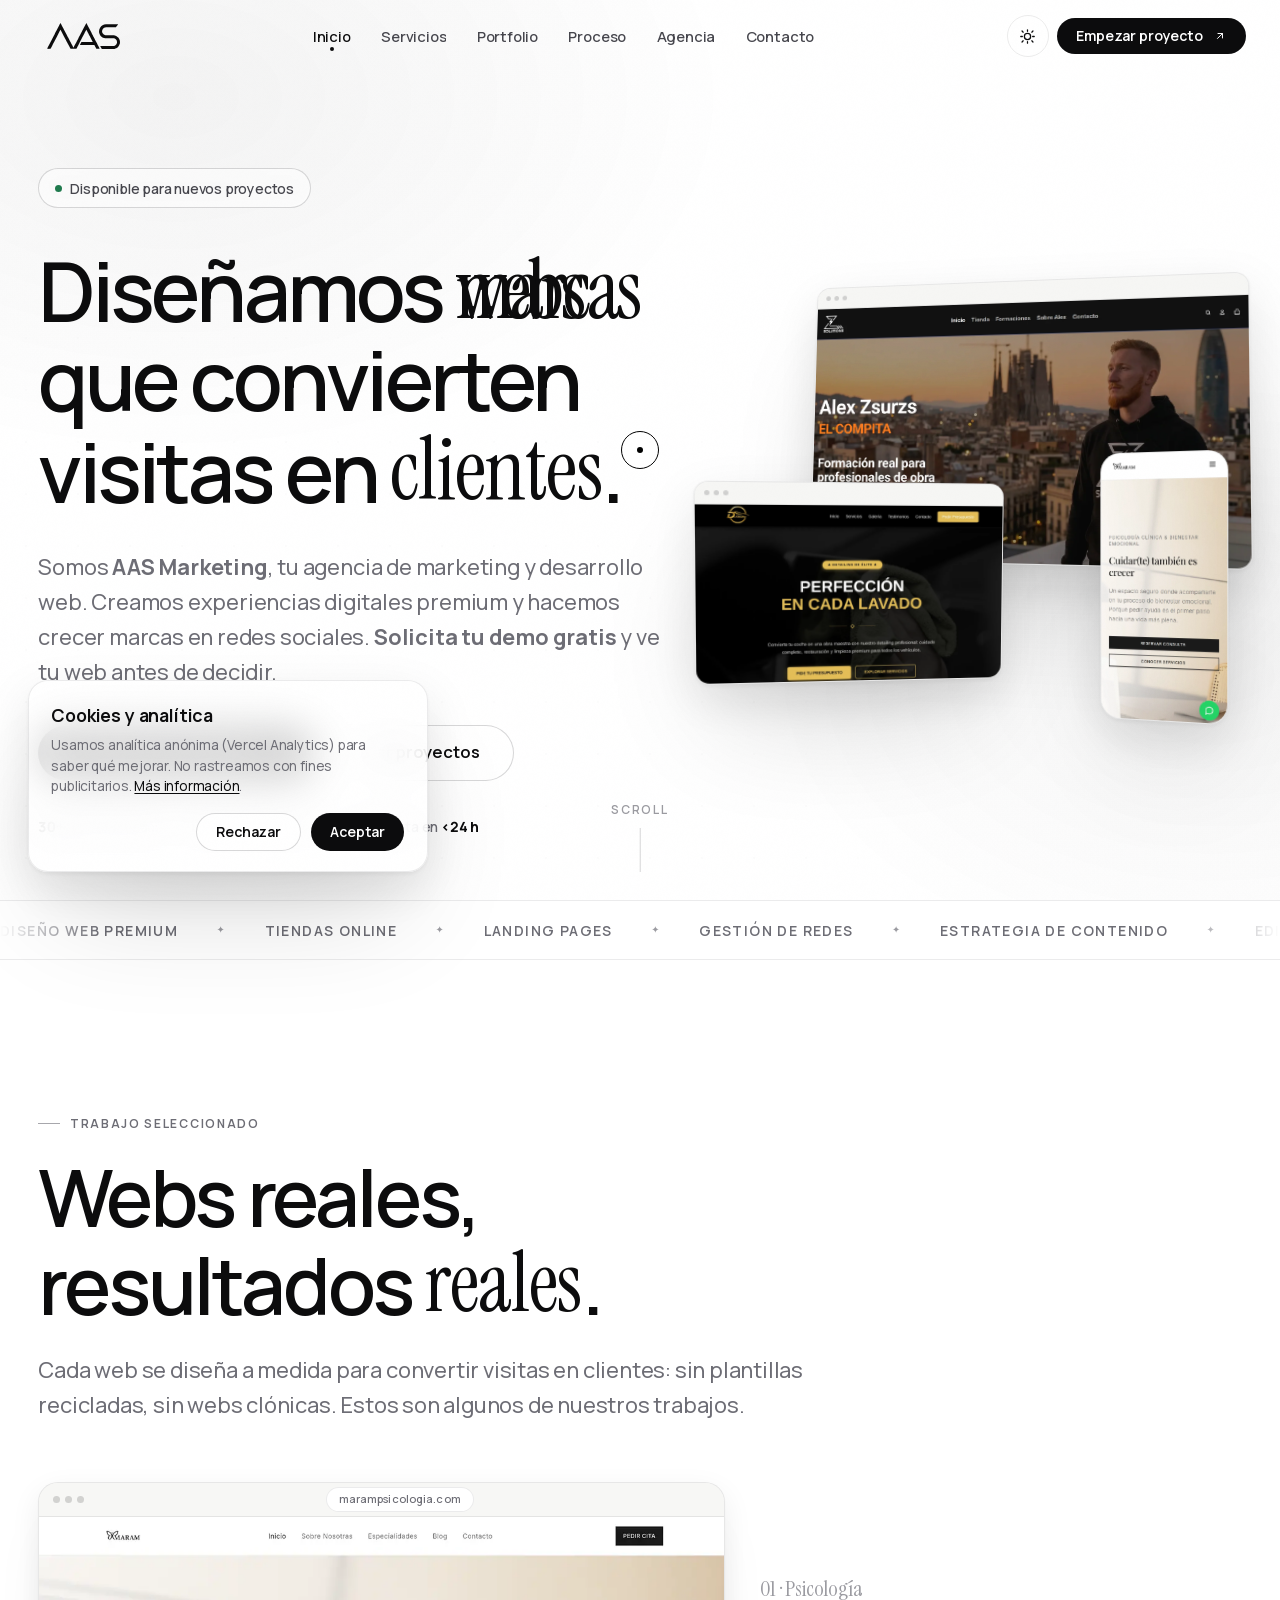
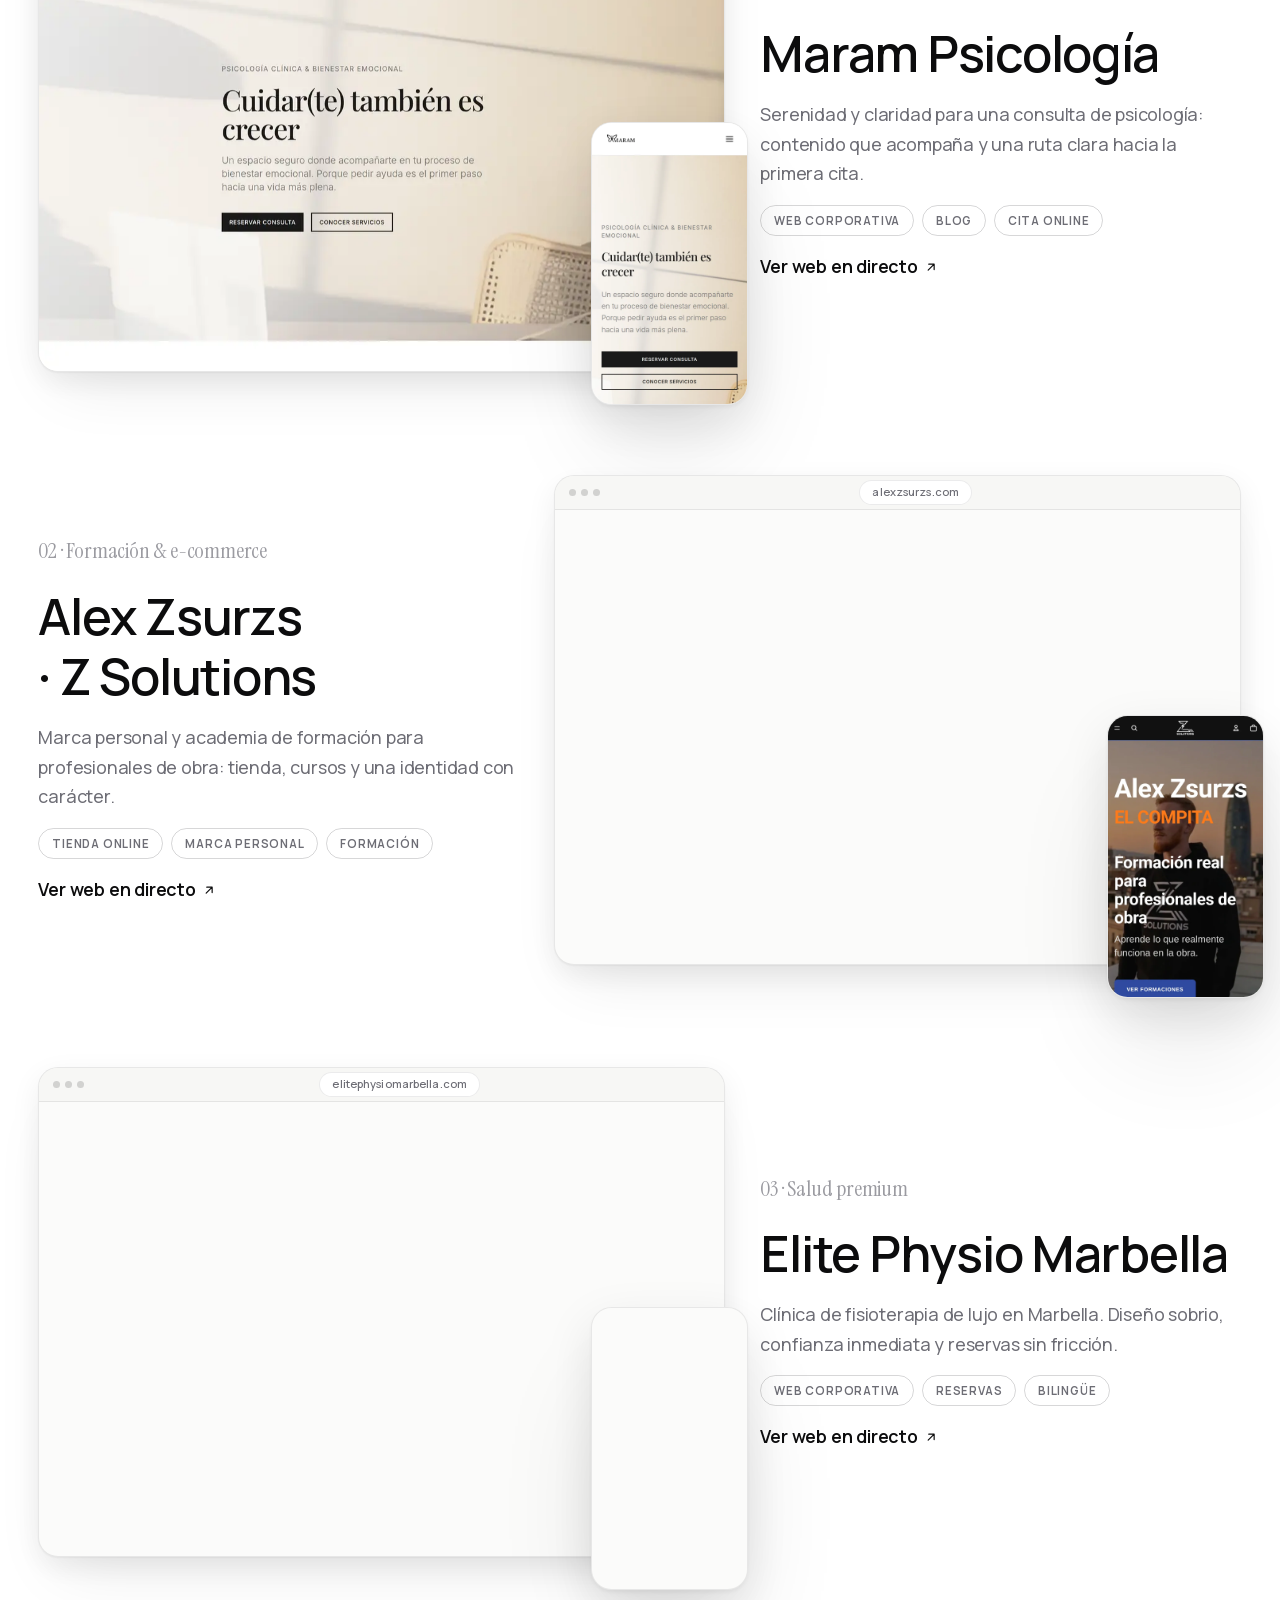
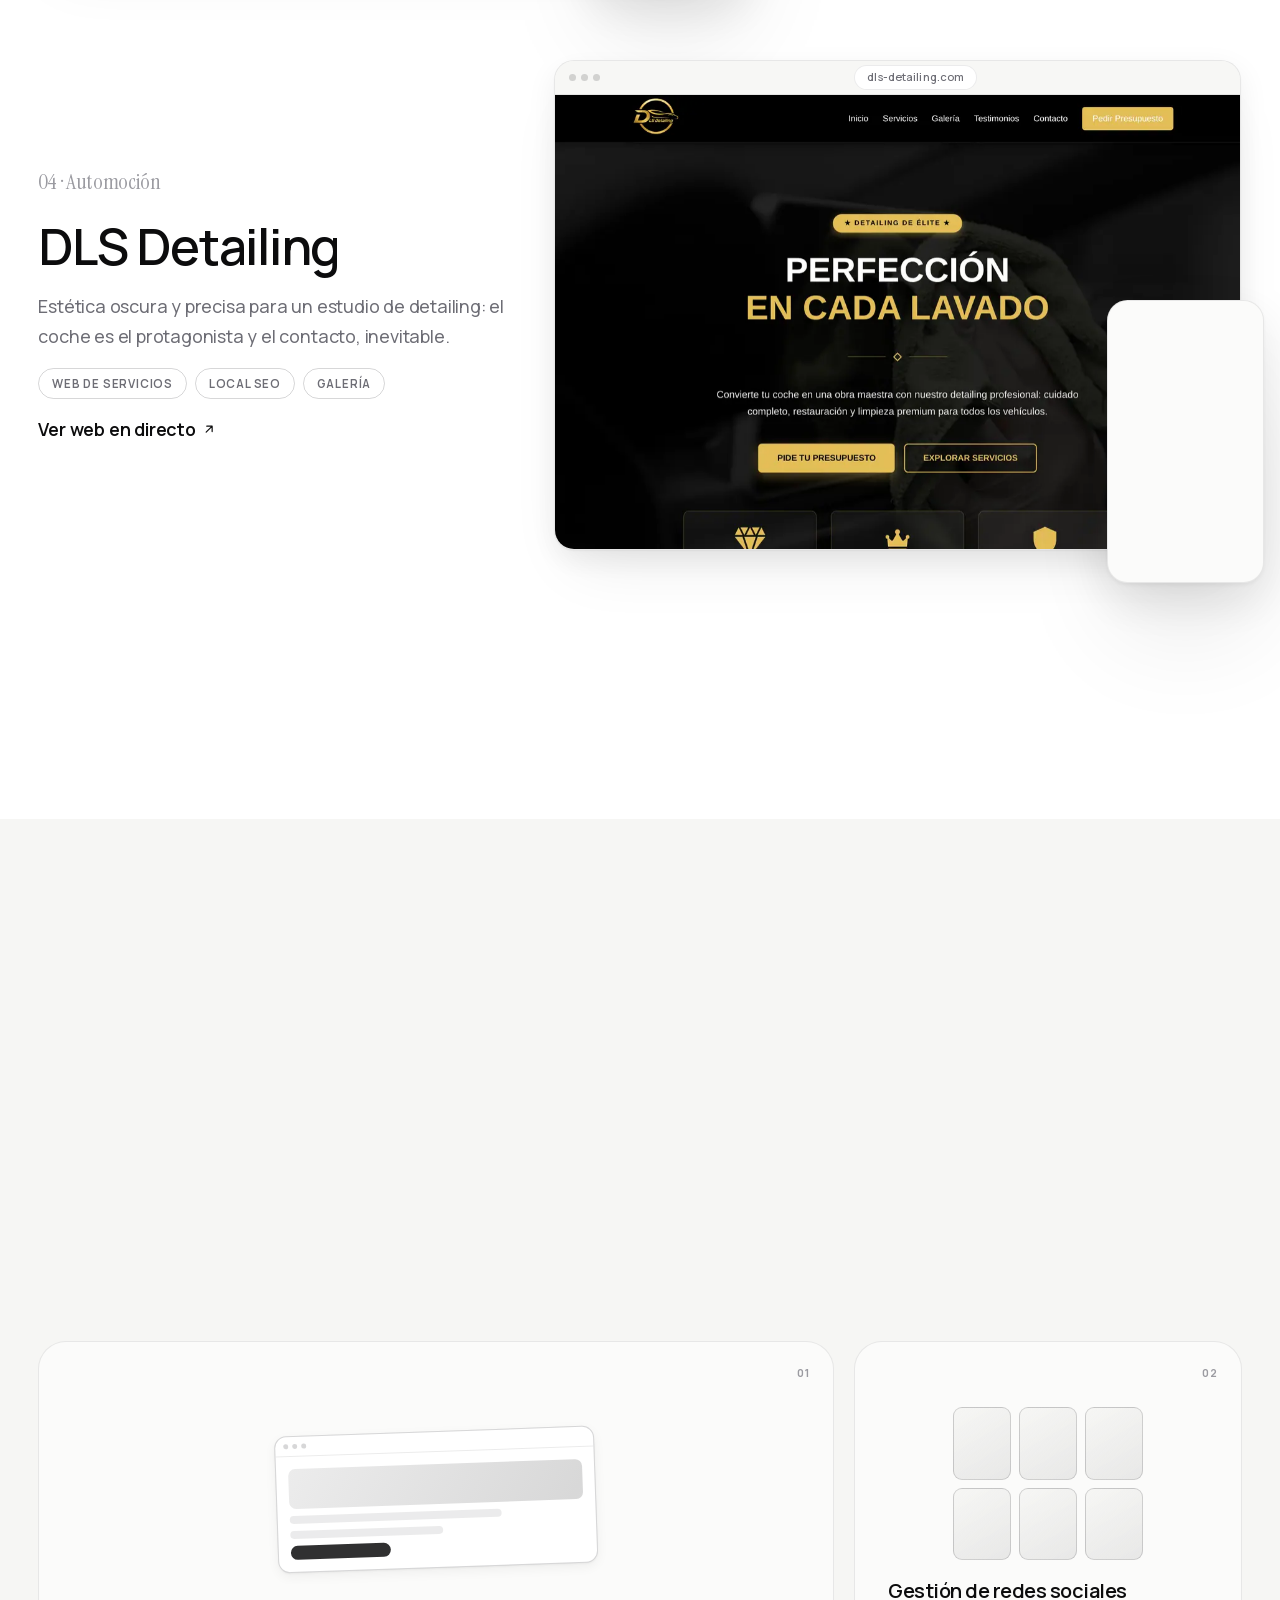
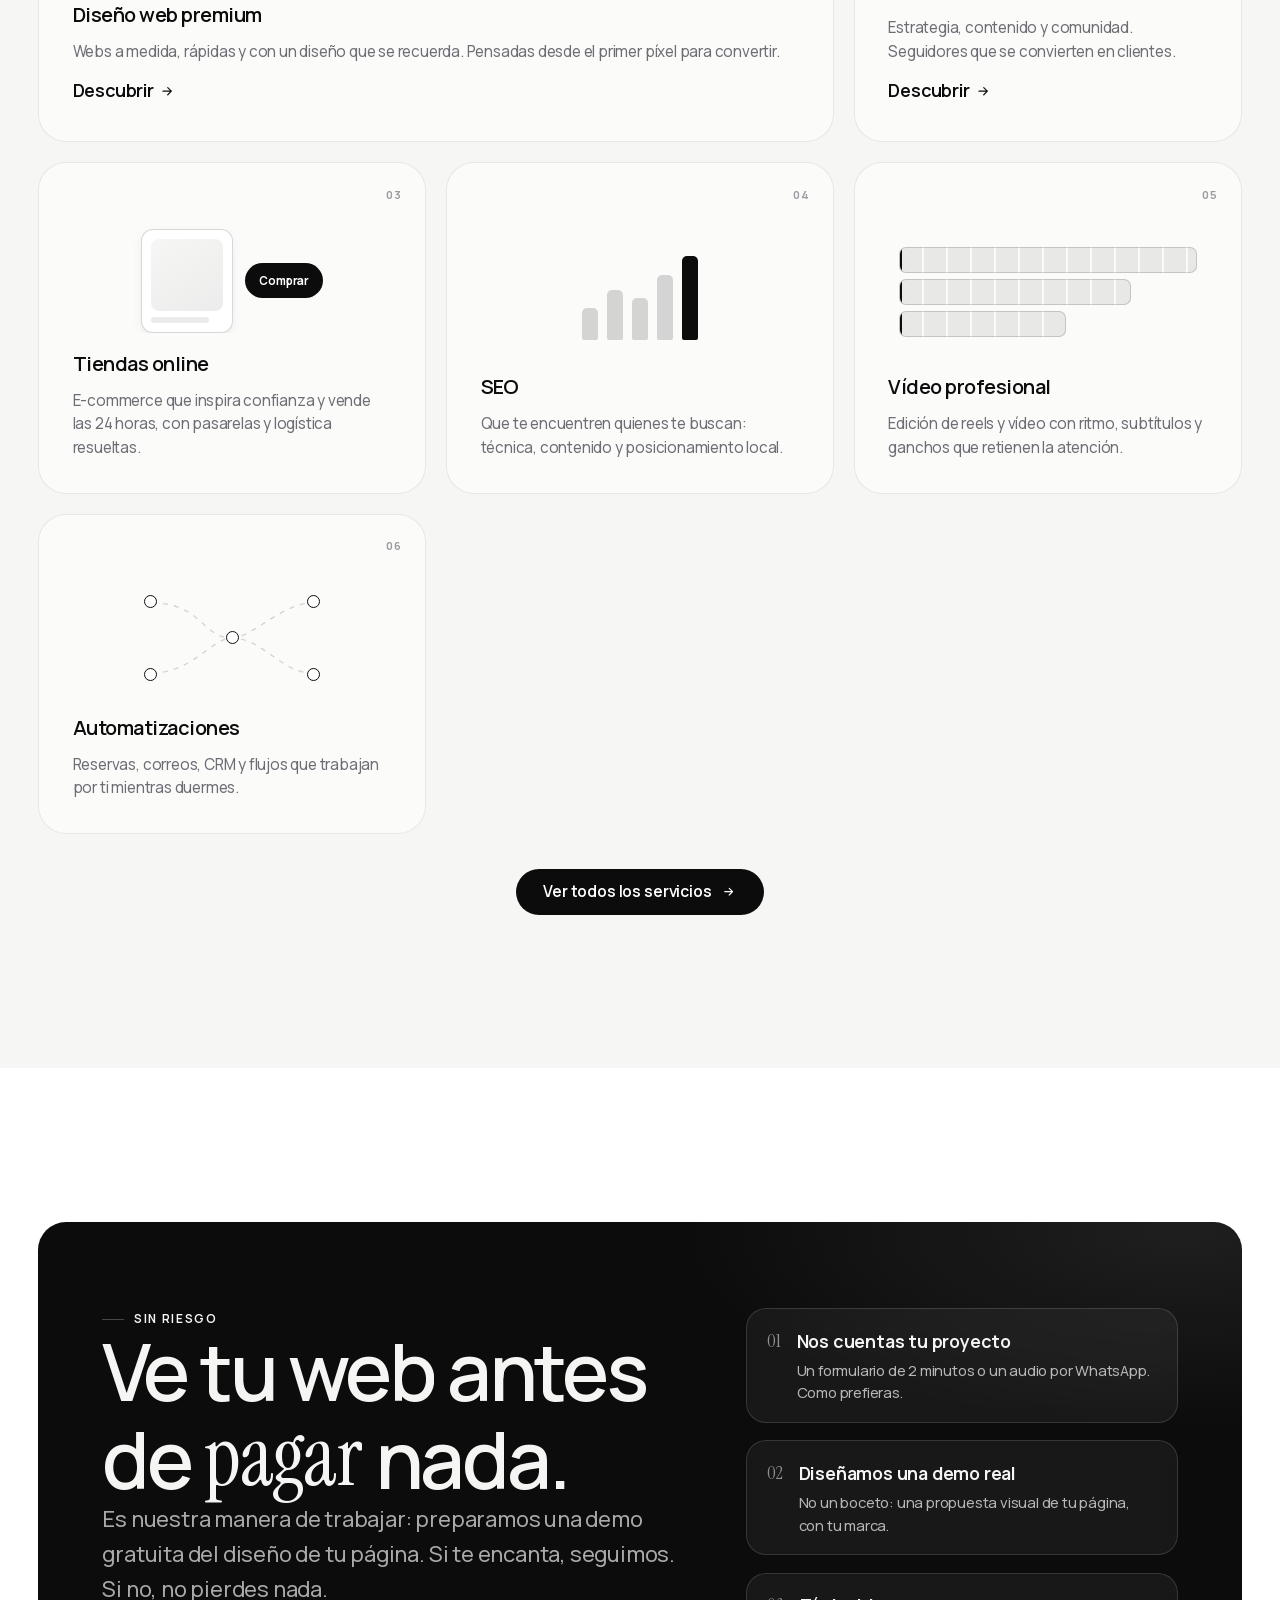
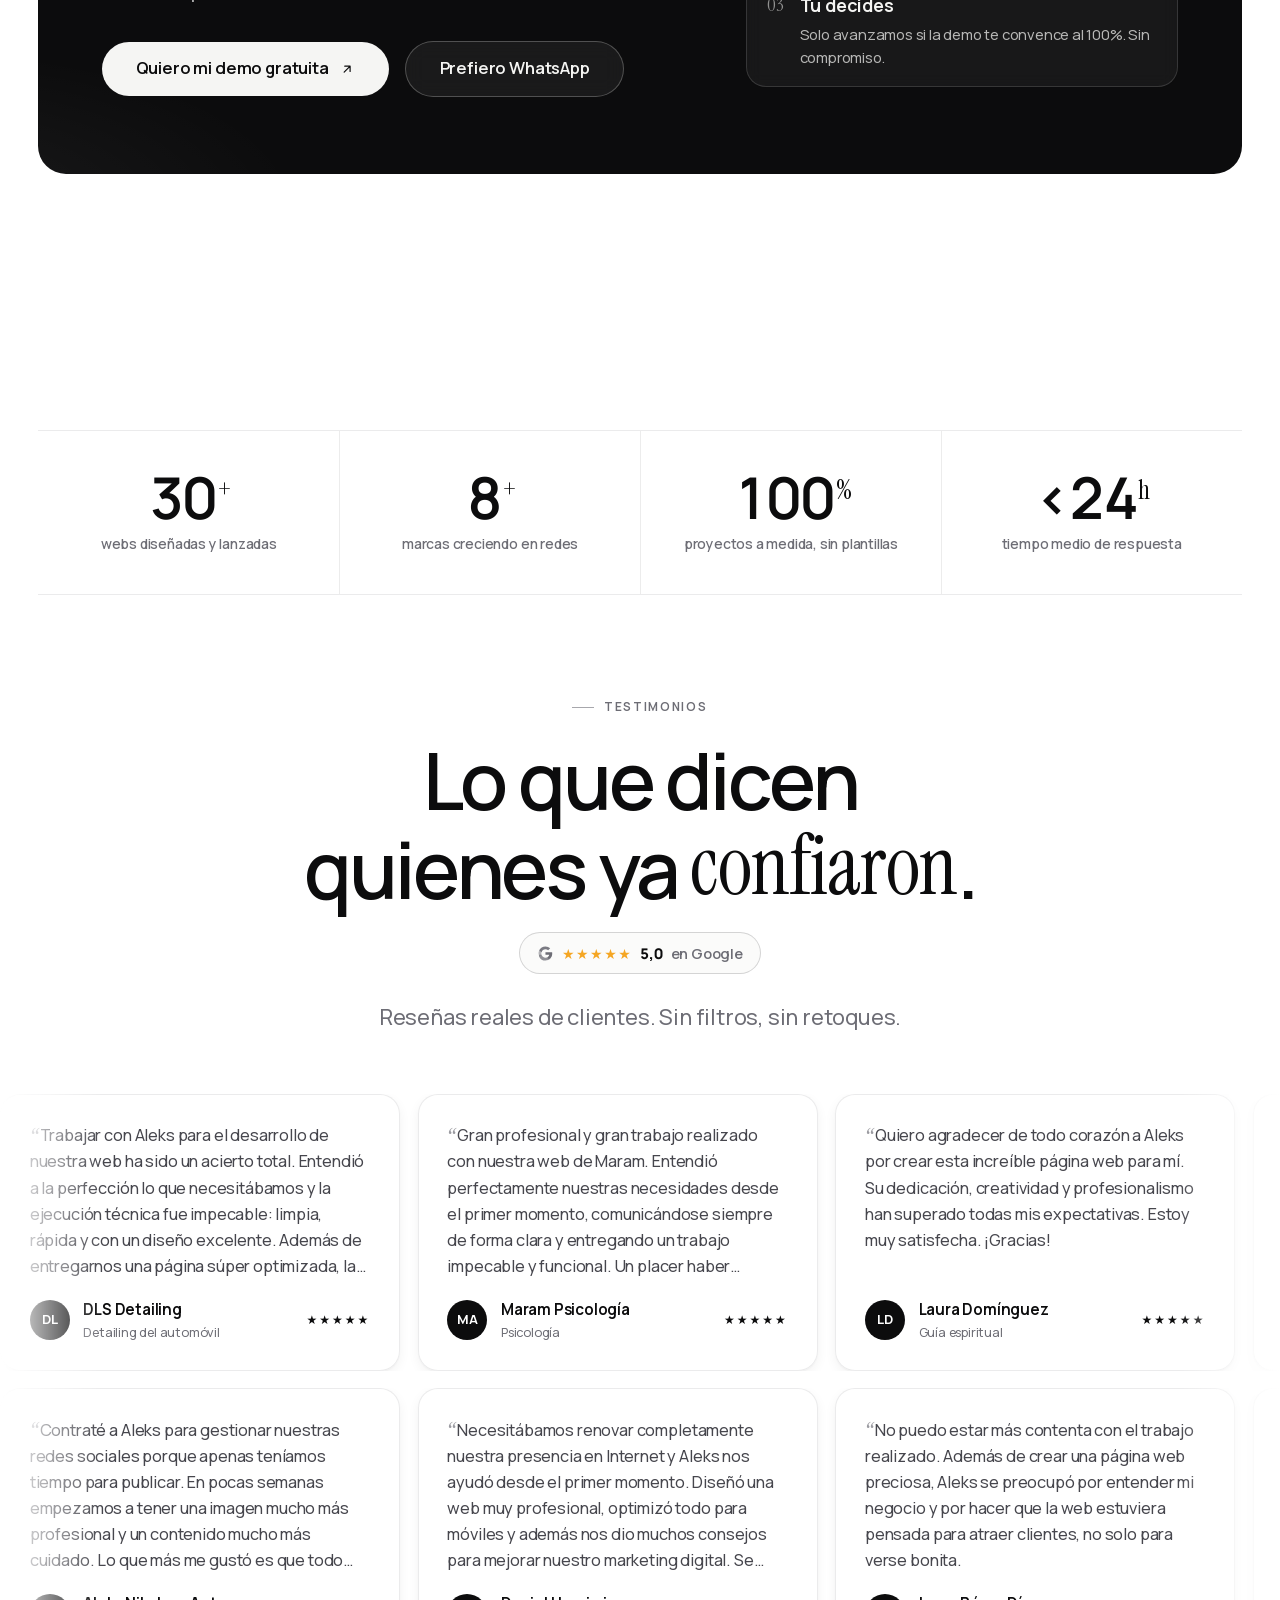
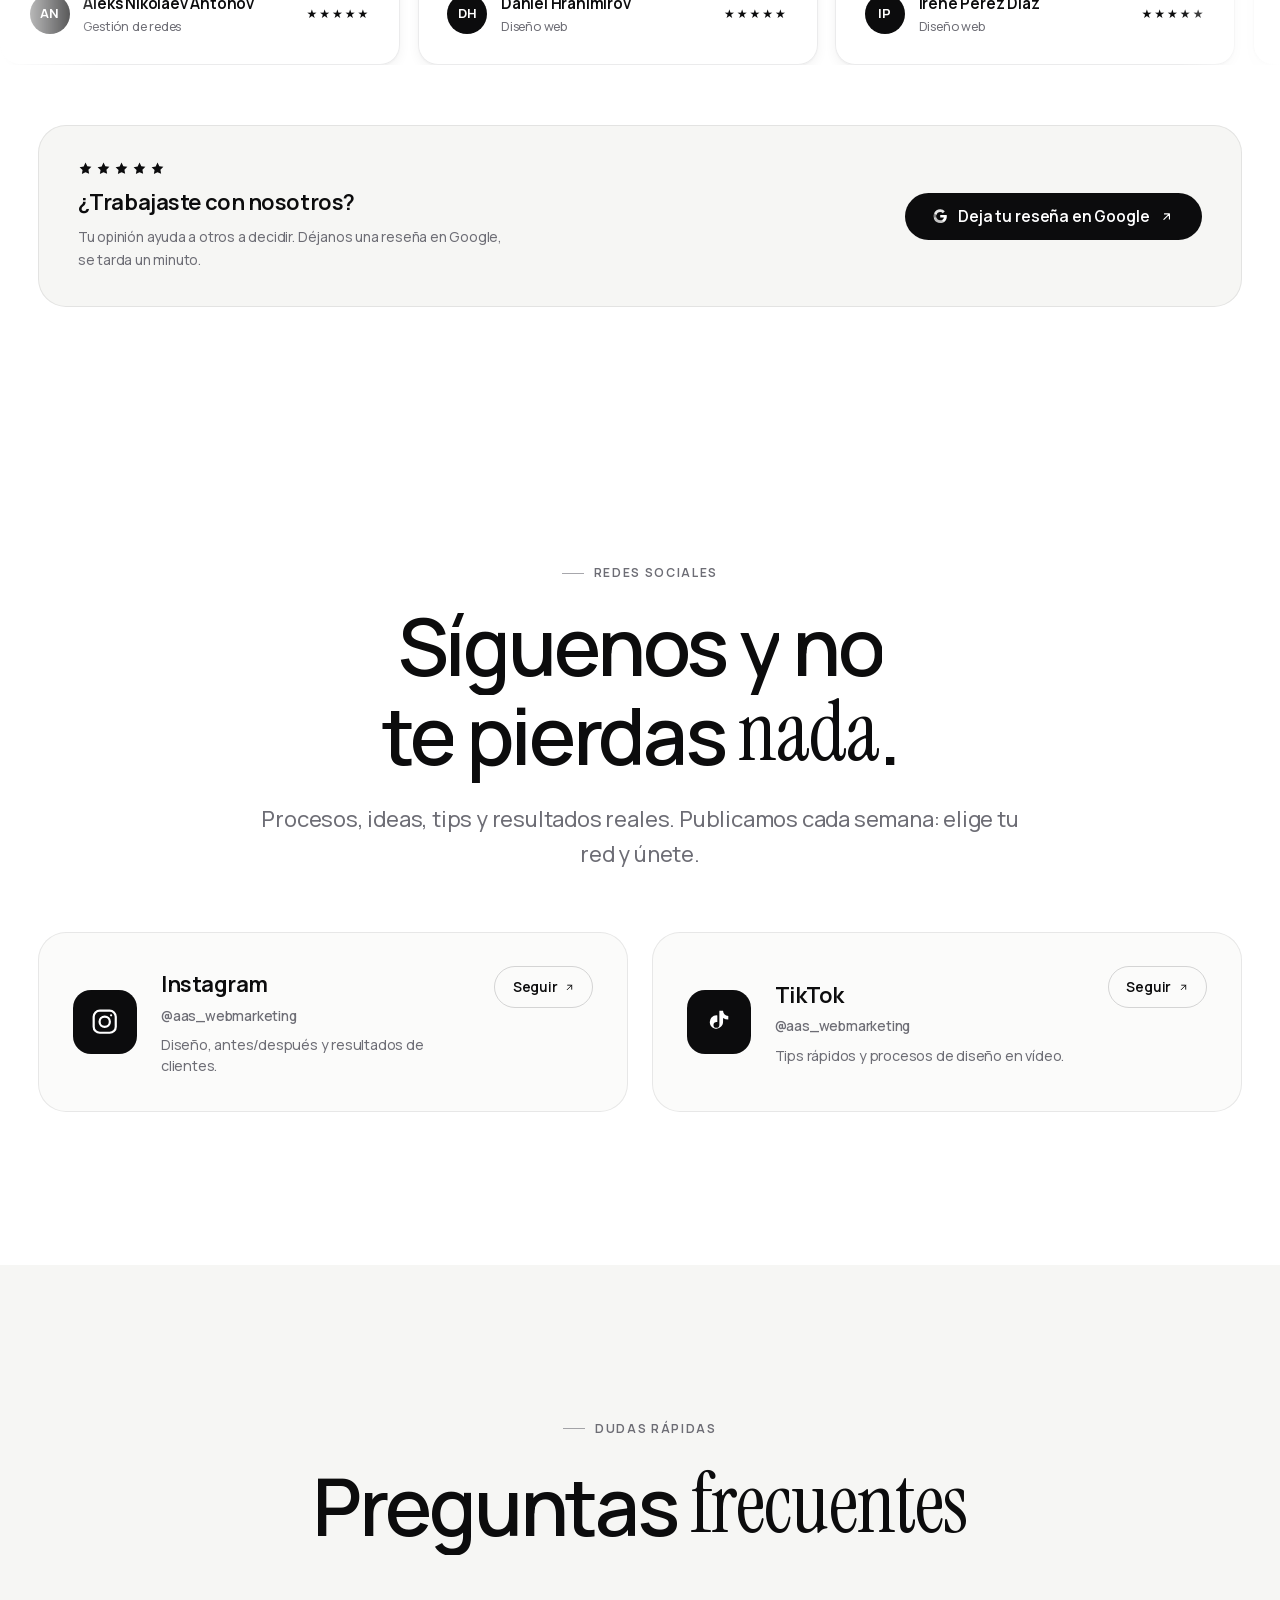
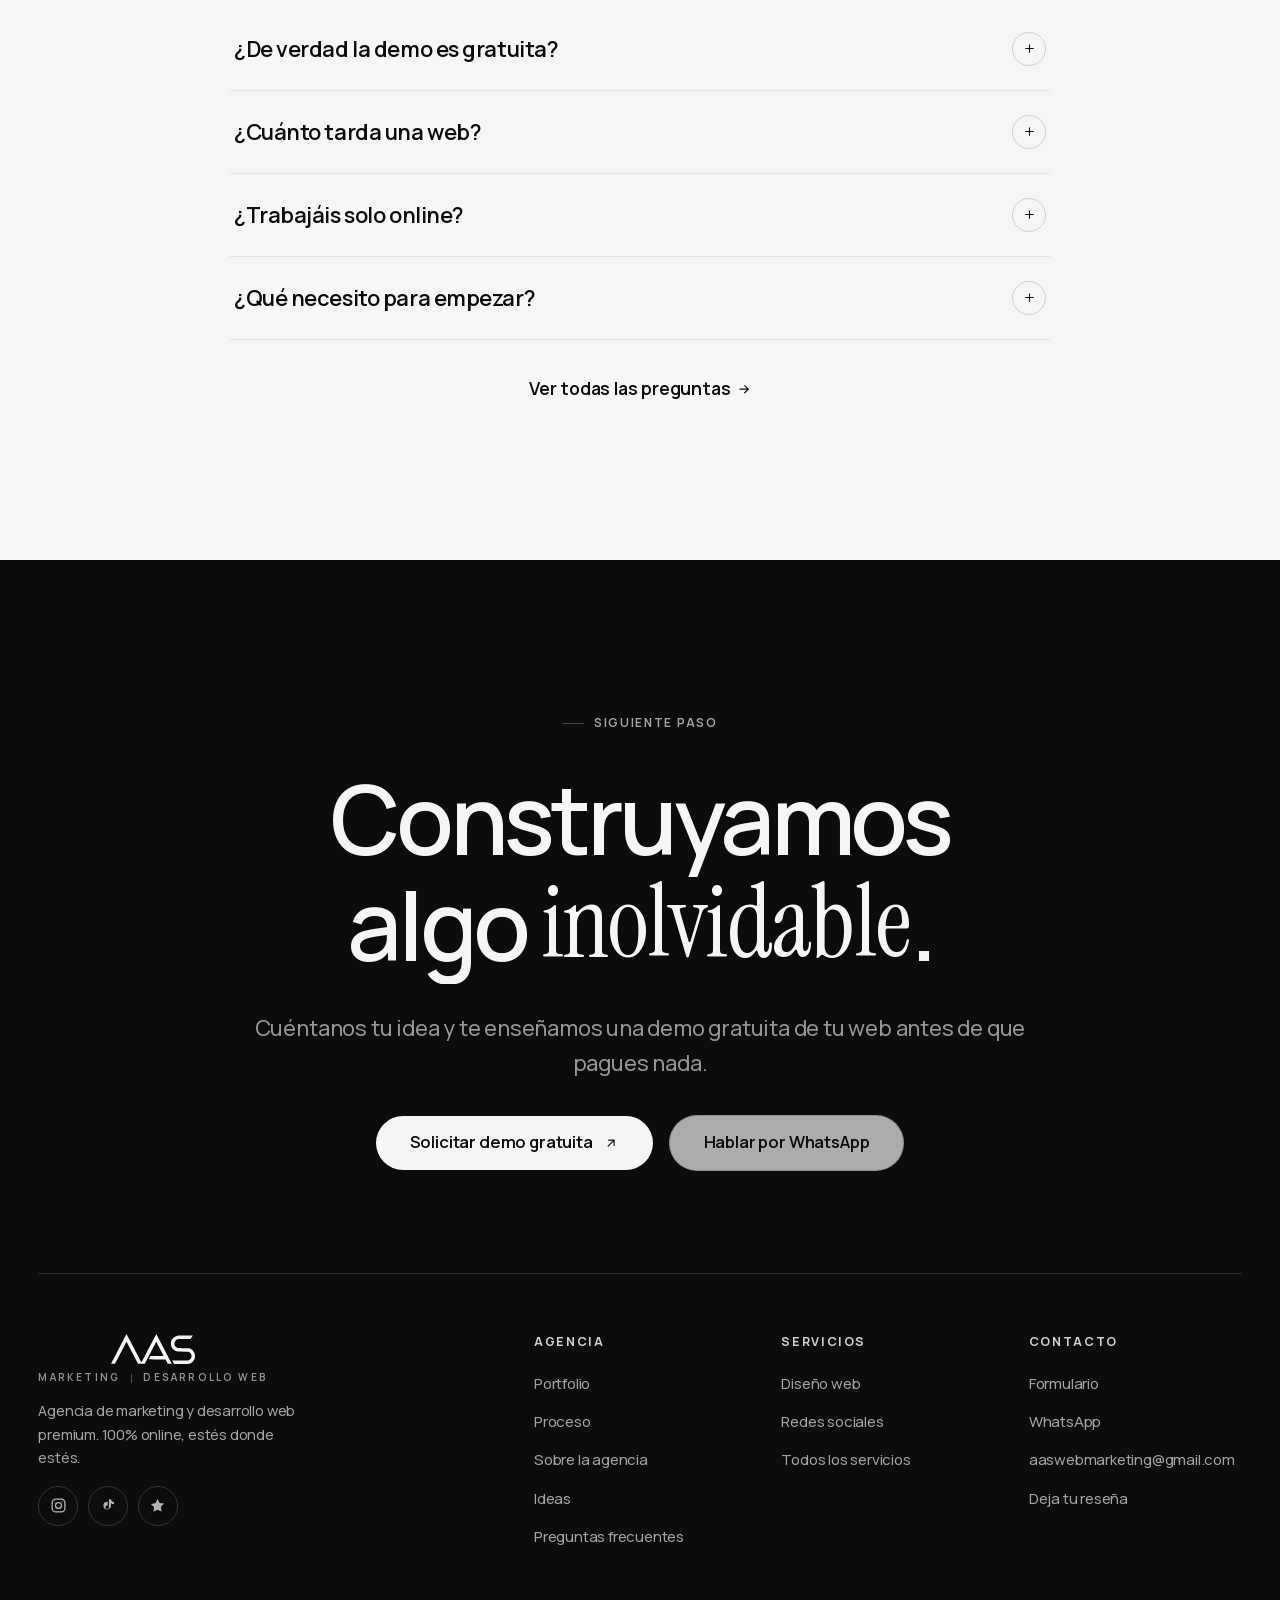
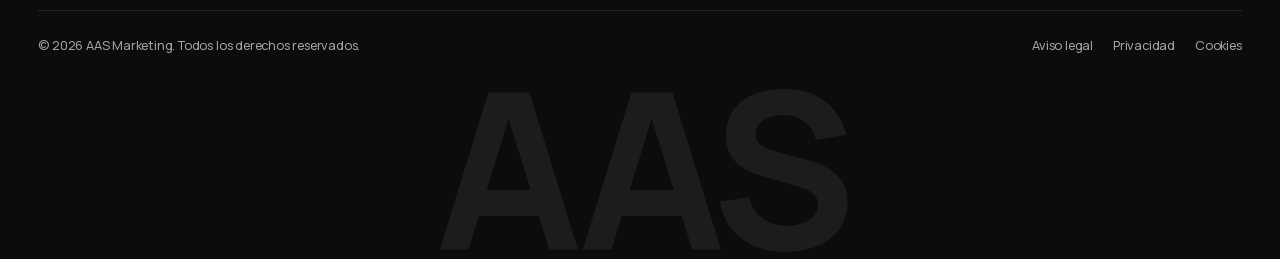
==== commit fdf9bf67: "Testimonios: +20 reseñas de Google y badge de valoración 5,0 - Añade 20 reseñas reales nuevas de Goo" ====
--- a/index.html
+++ b/index.html
@@ -45,7 +45,7 @@
       } catch (e) {}
     })();
   </script>
-  <link rel="stylesheet" href="./assets/css/main.css?v=16979dae">
+  <link rel="stylesheet" href="./assets/css/main.css?v=1660a412">
   <script type="module" src="./assets/js/main.js?v=b2ac2a99"></script>
   <script type="application/ld+json">{"@context":"https://schema.org","@graph":[{"@type":"WebSite","@id":"https://www.aasmarketing.com/#web","url":"https://www.aasmarketing.com/","name":"AAS Marketing · Diseño web premium","inLanguage":"es","publisher":{"@id":"https://www.aasmarketing.com/#org"}},{"@type":"ProfessionalService","@id":"https://www.aasmarketing.com/#org","name":"AAS Marketing","alternateName":"AAS Marketing · Desarrollo Web","description":"Agencia de marketing y desarrollo web premium: diseño de webs, tiendas online, landing pages, gestión de redes sociales, SEO, branding y automatizaciones.","slogan":"Marketing · Desarrollo Web","url":"https://www.aasmarketing.com","email":"aaswebmarketing@gmail.com","telephone":"+34 695 850 590","logo":"https://www.aasmarketing.com/assets/img/logo-aas.svg","image":"https://www.aasmarketing.com/assets/img/og.jpg","priceRange":"$$","areaServed":"España y trabajo remoto internacional","serviceType":["Diseño web","Tiendas online","Landing pages","Gestión de redes sociales","SEO","Branding","Edición de vídeo","Automatizaciones"],"sameAs":["https://www.instagram.com/aas_webmarketing/"]}]}</script>
 </head>
@@ -318,11 +318,16 @@
         <div class="section-head center" style="margin-top: var(--s-5)">
           <p class="eyebrow" data-reveal>Testimonios</p>
           <h2 id="titulo-testimonios" data-split>Lo que dicen quienes ya <em class="accent">confiaron</em>.</h2>
+          <a class="g-rating" data-reveal href="https://share.google/XqEnxlBCnqPrfpFHi" target="_blank" rel="noopener" data-cursor-label="Ver en Google ↗" aria-label="Valoración de 5,0 sobre 5 en Google">
+            <span class="sc-g" aria-hidden="true"><svg width="24" height="24" viewBox="0 0 24 24" fill="none" aria-hidden="true"><path d="M21.6 12.23c0-.68-.06-1.34-.17-1.97H12v3.73h5.38a4.6 4.6 0 0 1-2 3.02v2.5h3.24c1.9-1.75 2.98-4.33 2.98-7.28Z" fill="currentColor"/><path d="M12 22c2.7 0 4.96-.9 6.62-2.43l-3.24-2.51c-.9.6-2.05.96-3.38.96-2.6 0-4.8-1.76-5.58-4.12H3.06v2.59A10 10 0 0 0 12 22Z" fill="currentColor" opacity="0.75"/><path d="M6.42 13.9a6 6 0 0 1 0-3.8V7.51H3.06a10 10 0 0 0 0 8.98l3.36-2.6Z" fill="currentColor" opacity="0.5"/><path d="M12 5.98c1.47 0 2.79.5 3.83 1.5l2.87-2.87A9.6 9.6 0 0 0 12 2 10 10 0 0 0 3.06 7.51l3.36 2.6C7.2 7.74 9.4 5.98 12 5.98Z" fill="currentColor" opacity="0.9"/></svg></span>
+            <span class="stars" aria-hidden="true">★★★★★</span>
+            <b>5,0</b><span>en Google</span>
+          </a>
           <p class="lead" data-reveal>Reseñas reales de clientes. Sin filtros, sin retoques.</p>
         </div>
       </div>
       <div class="t-marquee marquee" style="margin-top: var(--s-2)" data-marquee>
-        <div class="marquee-track" style="--mq-dur:50s">
+        <div class="marquee-track" style="--mq-dur:64s">
         <figure class="t-card">
           <blockquote>Trabajar con Aleks para el desarrollo de nuestra web ha sido un acierto total. Entendió a la perfección lo que necesitábamos y la ejecución técnica fue impecable: limpia, rápida y con un diseño excelente. Además de entregarnos una página súper optimizada, la comunicación fue fluida y clara en todo momento. El resultado ha superado nuestras expectativas y la respuesta de los usuarios está siendo buenísima. ¡100% recomendado!</blockquote>
           <figcaption>
@@ -354,10 +359,7 @@
             <span><strong>Vanessa Kundalini</strong><span>Instructora de Kundalini</span></span>
             <span class="stars" aria-label="5 de 5 estrellas">★★★★★</span>
           </figcaption>
-        </figure></div>
-      </div>
-      <div class="t-marquee marquee" style="margin-top: 1.1rem" data-marquee>
-        <div class="marquee-track rev" style="--mq-dur:44s">
+        </figure>
         <figure class="t-card">
           <blockquote>Recomiendo a Aleks al 100%. Es un magnífico profesional: te acompaña en todo el proceso de elaboración de tu web, te orienta y te aconseja hasta que quede como tú deseas.</blockquote>
           <figcaption>
@@ -379,6 +381,169 @@
           <figcaption>
             <span class="avatar" aria-hidden="true">AZ</span>
             <span><strong>Alex Zsurzs</strong><span>Z Solutions · Formación</span></span>
+            <span class="stars" aria-label="5 de 5 estrellas">★★★★★</span>
+          </figcaption>
+        </figure>
+        <figure class="t-card">
+          <blockquote>Estupendo profesional, muy recomendable y de toda confianza.</blockquote>
+          <figcaption>
+            <span class="avatar" aria-hidden="true">JS</span>
+            <span><strong>Juan José Sánchez</strong><span>Reseña en Google</span></span>
+            <span class="stars" aria-label="5 de 5 estrellas">★★★★★</span>
+          </figcaption>
+        </figure>
+        <figure class="t-card">
+          <blockquote>Buen profesional, de confianza y recomendable 100%.</blockquote>
+          <figcaption>
+            <span class="avatar" aria-hidden="true">CH</span>
+            <span><strong>Comunidad Herederos</strong><span>Reseña en Google</span></span>
+            <span class="stars" aria-label="5 de 5 estrellas">★★★★★</span>
+          </figcaption>
+        </figure>
+        <figure class="t-card">
+          <blockquote>¡Hace un trabajo impresionante! Estoy encantada con lo poco que tardó y lo eficaz que ha sido. Un gran profesional. Gracias por tu trabajo, ha sido una maravilla 😊</blockquote>
+          <figcaption>
+            <span class="avatar" aria-hidden="true">FM</span>
+            <span><strong>Fátima Machín De Toro</strong><span>Diseño web</span></span>
+            <span class="stars" aria-label="5 de 5 estrellas">★★★★★</span>
+          </figcaption>
+        </figure>
+        <figure class="t-card">
+          <blockquote>Gran profesional y experto en todo lo relacionado con la creación de páginas web y el conocimiento de redes.</blockquote>
+          <figcaption>
+            <span class="avatar" aria-hidden="true">CC</span>
+            <span><strong>Cookie Cup</strong><span>Web y redes</span></span>
+            <span class="stars" aria-label="5 de 5 estrellas">★★★★★</span>
+          </figcaption>
+        </figure>
+        <figure class="t-card">
+          <blockquote>Lo que más valoro de Aleks es la cercanía. No solo hace un buen trabajo, sino que se implica de verdad en que tu proyecto salga adelante. Siempre aporta ideas nuevas, escucha cualquier sugerencia y busca soluciones cuando aparece algún problema. Es difícil encontrar profesionales así.</blockquote>
+          <figcaption>
+            <span class="avatar" aria-hidden="true">SK</span>
+            <span><strong>Silvia Koeva</strong><span>Reseña en Google</span></span>
+            <span class="stars" aria-label="5 de 5 estrellas">★★★★★</span>
+          </figcaption>
+        </figure>
+        <figure class="t-card">
+          <blockquote>La edición de vídeo ha sido espectacular. Le envié varias grabaciones que parecían imposibles de aprovechar y consiguió transformarlas en vídeos muy dinámicos para Instagram y TikTok. Los resultados han sido muy buenos y la calidad es muchísimo mejor de lo que esperaba.</blockquote>
+          <figcaption>
+            <span class="avatar" aria-hidden="true">EA</span>
+            <span><strong>Esther Argibay Martín</strong><span>Edición de vídeo</span></span>
+            <span class="stars" aria-label="5 de 5 estrellas">★★★★★</span>
+          </figcaption>
+        </figure>
+        <figure class="t-card">
+          <blockquote>Después de probar con otras personas para la publicidad de mi negocio, decidí confiar en Aleks para llevar las campañas de Meta Ads. La diferencia ha sido enorme. Me explicó cómo iba a trabajar, fue transparente en todo momento y empezamos a recibir muchos más contactos. Muy profesional y siempre disponible para cualquier duda.</blockquote>
+          <figcaption>
+            <span class="avatar" aria-hidden="true">AL</span>
+            <span><strong>Adrián López</strong><span>Meta Ads</span></span>
+            <span class="stars" aria-label="5 de 5 estrellas">★★★★★</span>
+          </figcaption>
+        </figure></div>
+      </div>
+      <div class="t-marquee marquee" style="margin-top: 1.1rem" data-marquee>
+        <div class="marquee-track rev" style="--mq-dur:60s">
+        <figure class="t-card">
+          <blockquote>Contraté a Aleks para gestionar nuestras redes sociales porque apenas teníamos tiempo para publicar. En pocas semanas empezamos a tener una imagen mucho más profesional y un contenido mucho más cuidado. Lo que más me gustó es que todo tenía una estrategia detrás y no eran publicaciones hechas por hacer. Muy recomendable.</blockquote>
+          <figcaption>
+            <span class="avatar" aria-hidden="true">AN</span>
+            <span><strong>Aleks Nikolaev Antonov</strong><span>Gestión de redes</span></span>
+            <span class="stars" aria-label="5 de 5 estrellas">★★★★★</span>
+          </figcaption>
+        </figure>
+        <figure class="t-card">
+          <blockquote>Necesitábamos renovar completamente nuestra presencia en Internet y Aleks nos ayudó desde el primer momento. Diseñó una web muy profesional, optimizó todo para móviles y además nos dio muchos consejos para mejorar nuestro marketing digital. Se implica muchísimo en cada proyecto y eso se nota en el resultado final.</blockquote>
+          <figcaption>
+            <span class="avatar" aria-hidden="true">DH</span>
+            <span><strong>Daniel Hranimirov</strong><span>Diseño web</span></span>
+            <span class="stars" aria-label="5 de 5 estrellas">★★★★★</span>
+          </figcaption>
+        </figure>
+        <figure class="t-card">
+          <blockquote>No puedo estar más contenta con el trabajo realizado. Además de crear una página web preciosa, Aleks se preocupó por entender mi negocio y por hacer que la web estuviera pensada para atraer clientes, no solo para verse bonita.</blockquote>
+          <figcaption>
+            <span class="avatar" aria-hidden="true">IP</span>
+            <span><strong>Irene Pérez Díaz</strong><span>Diseño web</span></span>
+            <span class="stars" aria-label="5 de 5 estrellas">★★★★★</span>
+          </figcaption>
+        </figure>
+        <figure class="t-card">
+          <blockquote>Profesional que entiende las necesidades del cliente, encuentra soluciones y está siempre disponible.</blockquote>
+          <figcaption>
+            <span class="avatar" aria-hidden="true">MT</span>
+            <span><strong>Mari Trini Cruz</strong><span>Reseña en Google</span></span>
+            <span class="stars" aria-label="5 de 5 estrellas">★★★★★</span>
+          </figcaption>
+        </figure>
+        <figure class="t-card">
+          <blockquote>Muy contenta hasta ahora con el trabajo de Aleks. La web está muy bonita y profesional, y el contenido también. El trato es muy cercano y siempre está muy predispuesto a lo que necesito.</blockquote>
+          <figcaption>
+            <span class="avatar" aria-hidden="true">BA</span>
+            <span><strong>Bea Abad</strong><span>Web y contenido</span></span>
+            <span class="stars" aria-label="5 de 5 estrellas">★★★★★</span>
+          </figcaption>
+        </figure>
+        <figure class="t-card">
+          <blockquote>Llevaba meses posponiendo la creación de mi página web porque no encontraba a alguien que me transmitiera confianza. Desde la primera conversación con Aleks vi que sabía perfectamente cómo enfocar mi proyecto.</blockquote>
+          <figcaption>
+            <span class="avatar" aria-hidden="true">ES</span>
+            <span><strong>Erika Suárez</strong><span>Diseño web</span></span>
+            <span class="stars" aria-label="5 de 5 estrellas">★★★★★</span>
+          </figcaption>
+        </figure>
+        <figure class="t-card">
+          <blockquote>Conocí a Aleks por recomendación y la verdad es que ha sido una de las mejores decisiones que he tomado para mi negocio.</blockquote>
+          <figcaption>
+            <span class="avatar" aria-hidden="true">NM</span>
+            <span><strong>Naiala Martín Echave</strong><span>Diseño web</span></span>
+            <span class="stars" aria-label="5 de 5 estrellas">★★★★★</span>
+          </figcaption>
+        </figure>
+        <figure class="t-card">
+          <blockquote>Servicio de lo más profesional. La web impecable y totalmente a mi gusto.</blockquote>
+          <figcaption>
+            <span class="avatar" aria-hidden="true">DS</span>
+            <span><strong>Diego Sánchez</strong><span>Diseño web</span></span>
+            <span class="stars" aria-label="5 de 5 estrellas">★★★★★</span>
+          </figcaption>
+        </figure>
+        <figure class="t-card">
+          <blockquote>Muy profesional y trabajador. Altamente recomendado para todo tipo de públicos, un 10/10.</blockquote>
+          <figcaption>
+            <span class="avatar" aria-hidden="true">MC</span>
+            <span><strong>Miguel C.</strong><span>Reseña en Google</span></span>
+            <span class="stars" aria-label="5 de 5 estrellas">★★★★★</span>
+          </figcaption>
+        </figure>
+        <figure class="t-card">
+          <blockquote>Encargué varios vídeos para Instagram y TikTok y el cambio ha sido enorme. La edición es muy profesional, con subtítulos, buen ritmo y un estilo moderno que engancha mucho más. Sin duda volveré a trabajar con Aleks.</blockquote>
+          <figcaption>
+            <span class="avatar" aria-hidden="true">AA</span>
+            <span><strong>Adriana Aleksandrova</strong><span>Edición de vídeo</span></span>
+            <span class="stars" aria-label="5 de 5 estrellas">★★★★★</span>
+          </figcaption>
+        </figure>
+        <figure class="t-card">
+          <blockquote>Lo que más me gustó fue el trato. Aleks no intenta venderte cosas que no necesitas, sino que busca la mejor solución para tu negocio. Me hizo una landing para captar clientes con anuncios y está funcionando realmente bien. Muy contento con el trabajo.</blockquote>
+          <figcaption>
+            <span class="avatar" aria-hidden="true">AF</span>
+            <span><strong>AeroFlex</strong><span>Landing + Ads</span></span>
+            <span class="stars" aria-label="5 de 5 estrellas">★★★★★</span>
+          </figcaption>
+        </figure>
+        <figure class="t-card">
+          <blockquote>Llevaba tiempo queriendo hacer una página web para mi negocio y no encontraba a nadie que entendiera exactamente lo que buscaba. Con Aleks fue todo muy fácil desde el principio.</blockquote>
+          <figcaption>
+            <span class="avatar" aria-hidden="true">BI</span>
+            <span><strong>Bilyana Argirova</strong><span>Diseño web</span></span>
+            <span class="stars" aria-label="5 de 5 estrellas">★★★★★</span>
+          </figcaption>
+        </figure>
+        <figure class="t-card">
+          <blockquote>Necesitaba una página web que transmitiera confianza y fuera fácil de usar, y el resultado ha sido incluso mejor de lo que esperaba.</blockquote>
+          <figcaption>
+            <span class="avatar" aria-hidden="true">TE</span>
+            <span><strong>teeo_18</strong><span>Diseño web</span></span>
             <span class="stars" aria-label="5 de 5 estrellas">★★★★★</span>
           </figcaption>
         </figure></div>
--- a/assets/css/main.css
+++ b/assets/css/main.css
@@ -1740,6 +1740,26 @@
 .review-cta .btn .sc-g { display: inline-grid; place-items: center; width: 1.05em; height: 1.05em; }
 .review-cta .btn .sc-g svg { width: 100%; height: 100%; }
 
+/* Badge de valoración de Google (bajo el titular de testimonios) */
+.g-rating {
+  display: inline-flex;
+  align-items: center;
+  gap: 0.5rem;
+  padding: 0.5rem 1.05rem;
+  border-radius: var(--r-pill);
+  border: 1px solid var(--line-strong);
+  background: var(--bg-card);
+  font-size: 0.92rem;
+  font-weight: 600;
+  color: var(--ink-mute);
+  transition: transform 0.3s var(--ease-out), box-shadow 0.3s, border-color 0.3s;
+}
+.g-rating:hover { transform: translateY(-2px); box-shadow: var(--shadow-s); border-color: var(--ink-mute); }
+.g-rating .sc-g { display: inline-grid; place-items: center; width: 1.15em; height: 1.15em; }
+.g-rating .sc-g svg { width: 100%; height: 100%; }
+.g-rating .stars { color: #f5a623; letter-spacing: 1.5px; font-size: 0.95em; }
+.g-rating b { color: var(--ink); font-weight: 800; font-variant-numeric: tabular-nums; }
+
 /* Iconos sociales del footer */
 .footer-social { display: flex; gap: 0.6rem; }
 .footer-social a {
@@ -1820,57 +1840,136 @@
 .value-item strong { color: var(--ink); font-weight: 650; display: block; margin-bottom: 0.2rem; }
 .value-item p { font-size: 0.95rem; color: var(--ink-mute); }
 
-/* ---------- 16 · FORMULARIO ---------- */
-.contact-layout { display: grid; grid-template-columns: 1fr 0.72fr; gap: var(--s-4); align-items: start; }
-
-.form {
-  display: grid;
-  gap: 1.6rem;
-  padding: clamp(1.75rem, 3.5vw, 3rem);
+/* ---------- 16 · FORMULARIO CONVERSACIONAL ---------- */
+.qform-wrap { max-width: 720px; margin-inline: auto; }
+
+.qform {
+  position: relative;
   border-radius: var(--r-l);
   border: 1px solid var(--line);
   background: var(--bg-card);
   box-shadow: var(--shadow-s);
-  position: relative;
+  padding: clamp(1.5rem, 4vw, 2.75rem);
   overflow: hidden;
 }
-.form-row { display: grid; grid-template-columns: 1fr 1fr; gap: 1.6rem; }
-
-.field { position: relative; display: grid; gap: 0.4rem; }
-.field label {
+.qform-gotcha { position: absolute; left: -5000px; width: 1px; height: 1px; opacity: 0; }
+
+/* Cabecera: atrás · contador · barra de progreso */
+.qform-head { margin-bottom: clamp(1.6rem, 4vw, 2.4rem); }
+.qform-topbar { display: flex; align-items: center; justify-content: space-between; min-height: 32px; margin-bottom: 0.9rem; }
+.qform-back {
+  display: inline-flex;
+  align-items: center;
+  gap: 0.4rem;
+  font-size: 0.85rem;
+  font-weight: 600;
+  color: var(--ink-mute);
+  padding: 0.3rem 0.15rem;
+  transition: color 0.25s, gap 0.3s var(--ease-out);
+}
+.qform-back svg { width: 15px; height: 15px; transform: rotate(180deg); }
+.qform-back:hover { color: var(--ink); gap: 0.6rem; }
+.qform-back[hidden] { display: none; }
+.qform-count { font-size: 0.8rem; font-weight: 600; color: var(--ink-faint); font-variant-numeric: tabular-nums; }
+.qform-count b { color: var(--ink); font-weight: 750; }
+.qform-count span { margin-inline: 0.25rem; }
+.qform-progress { height: 3px; border-radius: 3px; background: var(--line); overflow: hidden; }
+.qform-bar { display: block; height: 100%; width: 14.28%; border-radius: inherit; background: var(--ink); transition: width 0.55s var(--ease-out); }
+
+/* Cada pregunta es un paso; con JS solo se ve el activo. Sin JS se apilan
+   y el formulario sigue funcionando y enviándose a FormSubmit igual. */
+.qform-stage { position: relative; }
+.qstep { display: grid; gap: 0.55rem; border: none; padding: 0; margin: 0; min-inline-size: 0; }
+.qform-stage .qstep + .qstep { margin-top: 2.4rem; }
+.js .qform-stage .qstep + .qstep { margin-top: 0; }
+.js .qstep { display: none; }
+.js .qstep.is-active { display: grid; animation: qstep-in 0.5s var(--ease-out); }
+.js .qstep.is-active.is-back { animation-name: qstep-in-back; }
+@keyframes qstep-in { from { opacity: 0; transform: translateY(16px); } to { opacity: 1; transform: none; } }
+@keyframes qstep-in-back { from { opacity: 0; transform: translateY(-16px); } to { opacity: 1; transform: none; } }
+
+.qstep-q {
+  font-size: clamp(1.5rem, 1.1rem + 2vw, 2.05rem);
+  font-weight: 600;
+  letter-spacing: -0.03em;
+  line-height: 1.16;
+  color: var(--ink);
+}
+.qstep-q .qstep-opt {
   font-size: 0.8rem;
+  font-weight: 550;
+  letter-spacing: 0.02em;
+  color: var(--ink-faint);
+  vertical-align: middle;
+  margin-left: 0.35rem;
+}
+.qstep-hint { font-size: 0.98rem; color: var(--ink-mute); margin-bottom: 0.45rem; }
+.qstep-hint .count { font-variant-numeric: tabular-nums; font-size: 0.8rem; color: var(--ink-faint); margin-left: 0.35rem; }
+.qstep-err {
+  font-size: 0.82rem;
+  font-weight: 550;
+  color: var(--err);
+  min-height: 1.1em;
+  opacity: 0;
+  transform: translateY(-3px);
+  transition: opacity 0.3s, transform 0.3s var(--ease-out);
+}
+.qstep.is-invalid .qstep-err { opacity: 1; transform: none; }
+.qstep-nav { display: flex; align-items: center; gap: 1.1rem 1.25rem; flex-wrap: wrap; margin-top: 1rem; }
+.qstep-tip { font-size: 0.8rem; color: var(--ink-faint); }
+.qstep-tip kbd {
+  font-family: var(--font-sans);
+  font-size: 0.72rem;
   font-weight: 650;
-  letter-spacing: 0.04em;
-  color: var(--ink-soft);
-  display: flex;
-  justify-content: space-between;
-  align-items: baseline;
-}
-.field label .opt { font-weight: 500; color: var(--ink-faint); font-size: 0.72rem; }
-.field .control {
-  position: relative;
+  padding: 0.15rem 0.45rem;
+  border-radius: 6px;
+  border: 1px solid var(--line-strong);
+  color: var(--ink-mute);
+  background: var(--bg);
+}
+.qstep-skip {
+  font-size: 0.85rem;
+  font-weight: 600;
+  color: var(--ink-mute);
+  text-decoration: underline;
+  text-underline-offset: 3px;
+  transition: color 0.25s;
+}
+.qstep-skip:hover { color: var(--ink); }
+
+/* Resumen del último paso */
+.qsummary { display: grid; gap: 0.7rem; margin: 0.4rem 0 0.4rem; }
+.qsummary div { display: grid; grid-template-columns: minmax(88px, auto) 1fr; gap: 0.4rem 1rem; align-items: baseline; padding-bottom: 0.7rem; border-bottom: 1px solid var(--line); }
+.qsummary dt { font-size: 0.76rem; font-weight: 700; letter-spacing: 0.06em; text-transform: uppercase; color: var(--ink-faint); }
+.qsummary dd { font-size: 0.95rem; color: var(--ink); overflow-wrap: anywhere; }
+.qsummary dd.is-empty { color: var(--ink-faint); font-style: italic; }
+
+.control {
+  position: relative;
+  display: block;
   border-radius: var(--r-s);
   border: 1px solid var(--line-strong);
   background: var(--bg);
   transition: border-color 0.3s, box-shadow 0.3s, transform 0.3s var(--ease-out);
 }
-.field input, .field textarea, .field select {
+.control input, .control textarea {
   width: 100%;
-  padding: 0.95rem 2.8rem 0.95rem 1.1rem;
-  font-size: 1rem;
+  padding: 1.05rem 2.9rem 1.05rem 1.15rem;
+  font-size: 1.05rem;
   color: var(--ink);
+  background: transparent;
   border-radius: inherit;
   outline: none;
 }
-.field textarea { min-height: 150px; resize: vertical; padding-right: 1.1rem; }
-.field input::placeholder, .field textarea::placeholder { color: var(--ink-faint); }
-.field .control:focus-within {
+.control textarea { min-height: 150px; resize: vertical; padding-right: 1.15rem; line-height: 1.55; }
+.control input::placeholder, .control textarea::placeholder { color: var(--ink-faint); }
+.control:focus-within {
   border-color: var(--ink);
   box-shadow: 0 0 0 3.5px color-mix(in srgb, var(--ink) 9%, transparent);
   transform: translateY(-1px);
 }
 /* Línea inferior que se dibuja al enfocar */
-.field .control::after {
+.control::after {
   content: "";
   position: absolute;
   left: 8%; right: 8%;
@@ -1880,8 +1979,8 @@
   transform: scaleX(0);
   transition: transform 0.45s var(--ease-out);
 }
-.field .control:focus-within::after { transform: scaleX(1); }
-.field .state-ico {
+.control:focus-within::after { transform: scaleX(1); }
+.state-ico {
   position: absolute;
   right: 0.9rem;
   top: 50%;
@@ -1893,23 +1992,12 @@
   opacity: 0;
   transition: opacity 0.25s, transform 0.35s var(--ease-spring);
 }
-.field .state-ico svg { width: 11px; height: 11px; }
-.field.is-valid .state-ico.ok, .field.is-invalid .state-ico.ko { opacity: 1; transform: translateY(-50%) scale(1); }
-.field .state-ico.ok { background: color-mix(in srgb, var(--ok) 14%, transparent); color: var(--ok); }
-.field .state-ico.ko { background: color-mix(in srgb, var(--err) 12%, transparent); color: var(--err); }
-.field.is-invalid .control { border-color: color-mix(in srgb, var(--err) 55%, var(--line-strong)); }
-.field.is-invalid .control::after { background: var(--err); transform: scaleX(1); }
-.field .field-err {
-  font-size: 0.78rem;
-  font-weight: 550;
-  color: var(--err);
-  min-height: 1.1em;
-  opacity: 0;
-  transform: translateY(-3px);
-  transition: opacity 0.3s, transform 0.3s var(--ease-out);
-}
-.field.is-invalid .field-err { opacity: 1; transform: none; }
-.field .count { font-variant-numeric: tabular-nums; font-size: 0.72rem; color: var(--ink-faint); }
+.state-ico svg { width: 11px; height: 11px; }
+.qstep.is-valid .state-ico.ok, .qstep.is-invalid .state-ico.ko { opacity: 1; transform: translateY(-50%) scale(1); }
+.state-ico.ok { background: color-mix(in srgb, var(--ok) 14%, transparent); color: var(--ok); }
+.state-ico.ko { background: color-mix(in srgb, var(--err) 12%, transparent); color: var(--err); }
+.qstep.is-invalid .control { border-color: color-mix(in srgb, var(--err) 55%, var(--line-strong)); }
+.qstep.is-invalid .control::after { background: var(--err); transform: scaleX(1); }
 
 /* Selector de servicio como chips */
 .chip-set { display: flex; flex-wrap: wrap; gap: 0.55rem; }
@@ -1934,8 +2022,8 @@
 .chip-set input:checked + span::before { content: "✓"; opacity: 1; }
 .chip-set input:focus-visible + span { outline: 2px solid var(--ink); outline-offset: 3px; }
 
-.form .consent { display: flex; gap: 0.7rem; align-items: flex-start; font-size: 0.82rem; color: var(--ink-mute); }
-.form .consent input {
+.qform .consent { display: flex; gap: 0.7rem; align-items: flex-start; font-size: 0.85rem; color: var(--ink-mute); margin-top: 0.4rem; }
+.qform .consent input {
   appearance: none;
   flex: none;
   width: 19px; height: 19px;
@@ -1947,11 +2035,10 @@
   transition: background 0.25s, border-color 0.25s, transform 0.3s var(--ease-spring);
   cursor: pointer;
 }
-.form .consent input:checked { background: var(--ink); border-color: var(--ink); transform: scale(1.05); }
-.form .consent input:checked::after { content: "✓"; color: var(--bg); font-size: 0.7rem; font-weight: 800; }
-.form .consent a { text-decoration: underline; text-underline-offset: 2px; }
-
-.form-submit { display: flex; align-items: center; gap: 1.25rem; flex-wrap: wrap; }
+.qform .consent input:checked { background: var(--ink); border-color: var(--ink); transform: scale(1.05); }
+.qform .consent input:checked::after { content: "✓"; color: var(--bg); font-size: 0.7rem; font-weight: 800; }
+.qform .consent a { text-decoration: underline; text-underline-offset: 2px; }
+
 .btn-submit { min-width: 220px; position: relative; }
 .btn-submit .txt-2 { position: absolute; opacity: 0; transform: translateY(12px); }
 .btn-submit .txt-1, .btn-submit .txt-2 { transition: opacity 0.3s, transform 0.4s var(--ease-out); display: inline-flex; align-items: center; gap: 0.5rem; }
@@ -1983,7 +2070,7 @@
   transition: opacity 0.5s, transform 0.6s var(--ease-out), visibility 0s 0.5s;
   z-index: 5;
 }
-.form.is-sent .form-success { opacity: 1; visibility: visible; transform: none; transition: opacity 0.5s, transform 0.6s var(--ease-out); }
+.qform.is-sent .form-success { opacity: 1; visibility: visible; transform: none; transition: opacity 0.5s, transform 0.6s var(--ease-out); }
 .form-success .check {
   width: 74px; height: 74px;
   border-radius: 50%;
@@ -1997,12 +2084,12 @@
   stroke-dasharray: 40;
   stroke-dashoffset: 40;
 }
-.form.is-sent .check svg path { animation: draw-check 0.7s var(--ease-out) 0.35s forwards; }
+.qform.is-sent .check svg path { animation: draw-check 0.7s var(--ease-out) 0.35s forwards; }
 @keyframes draw-check { to { stroke-dashoffset: 0; } }
 .form-success [data-send-another] { margin-top: 0.4rem; }
 
-/* Panel lateral de contacto */
-.contact-aside { display: grid; gap: 1.1rem; position: sticky; top: calc(var(--nav-h) + 24px); }
+/* Alternativas de contacto (bajo el formulario) */
+.contact-alts { display: grid; grid-template-columns: repeat(3, 1fr); gap: 1.1rem; max-width: 720px; margin: var(--s-4) auto 0; }
 .contact-card {
   padding: 1.6rem 1.7rem;
   border-radius: var(--r-m);
@@ -2329,8 +2416,7 @@
   .work-item .work-info, .work-item.is-flip .work-info { grid-column: 1 / -1; order: 2; }
   .work-grid { grid-template-columns: repeat(2, 1fr); }
   .demo-band .demo-grid { grid-template-columns: 1fr; }
-  .contact-layout { grid-template-columns: 1fr; }
-  .contact-aside { position: static; grid-template-columns: repeat(2, 1fr); }
+  .contact-alts { grid-template-columns: repeat(3, 1fr); }
   .about-grid { grid-template-columns: 1fr; }
   .about-photo { position: static; max-width: 420px; }
   .footer-main { grid-template-columns: 1fr 1fr; }
@@ -2355,7 +2441,7 @@
 }
 
 @media (max-width: 640px) {
-  .grid-2, .grid-3, .form-row, .work-grid, .blog-grid, .contact-aside { grid-template-columns: 1fr; }
+  .grid-2, .grid-3, .work-grid, .blog-grid, .contact-alts { grid-template-columns: 1fr; }
   .bento-cell, .bento-cell.is-wide { grid-column: span 12; min-height: 260px; }
   .hero h1 { font-size: clamp(2.7rem, 12vw, 4rem); max-width: 18ch; }
   .hero-stage { aspect-ratio: 4 / 3; }
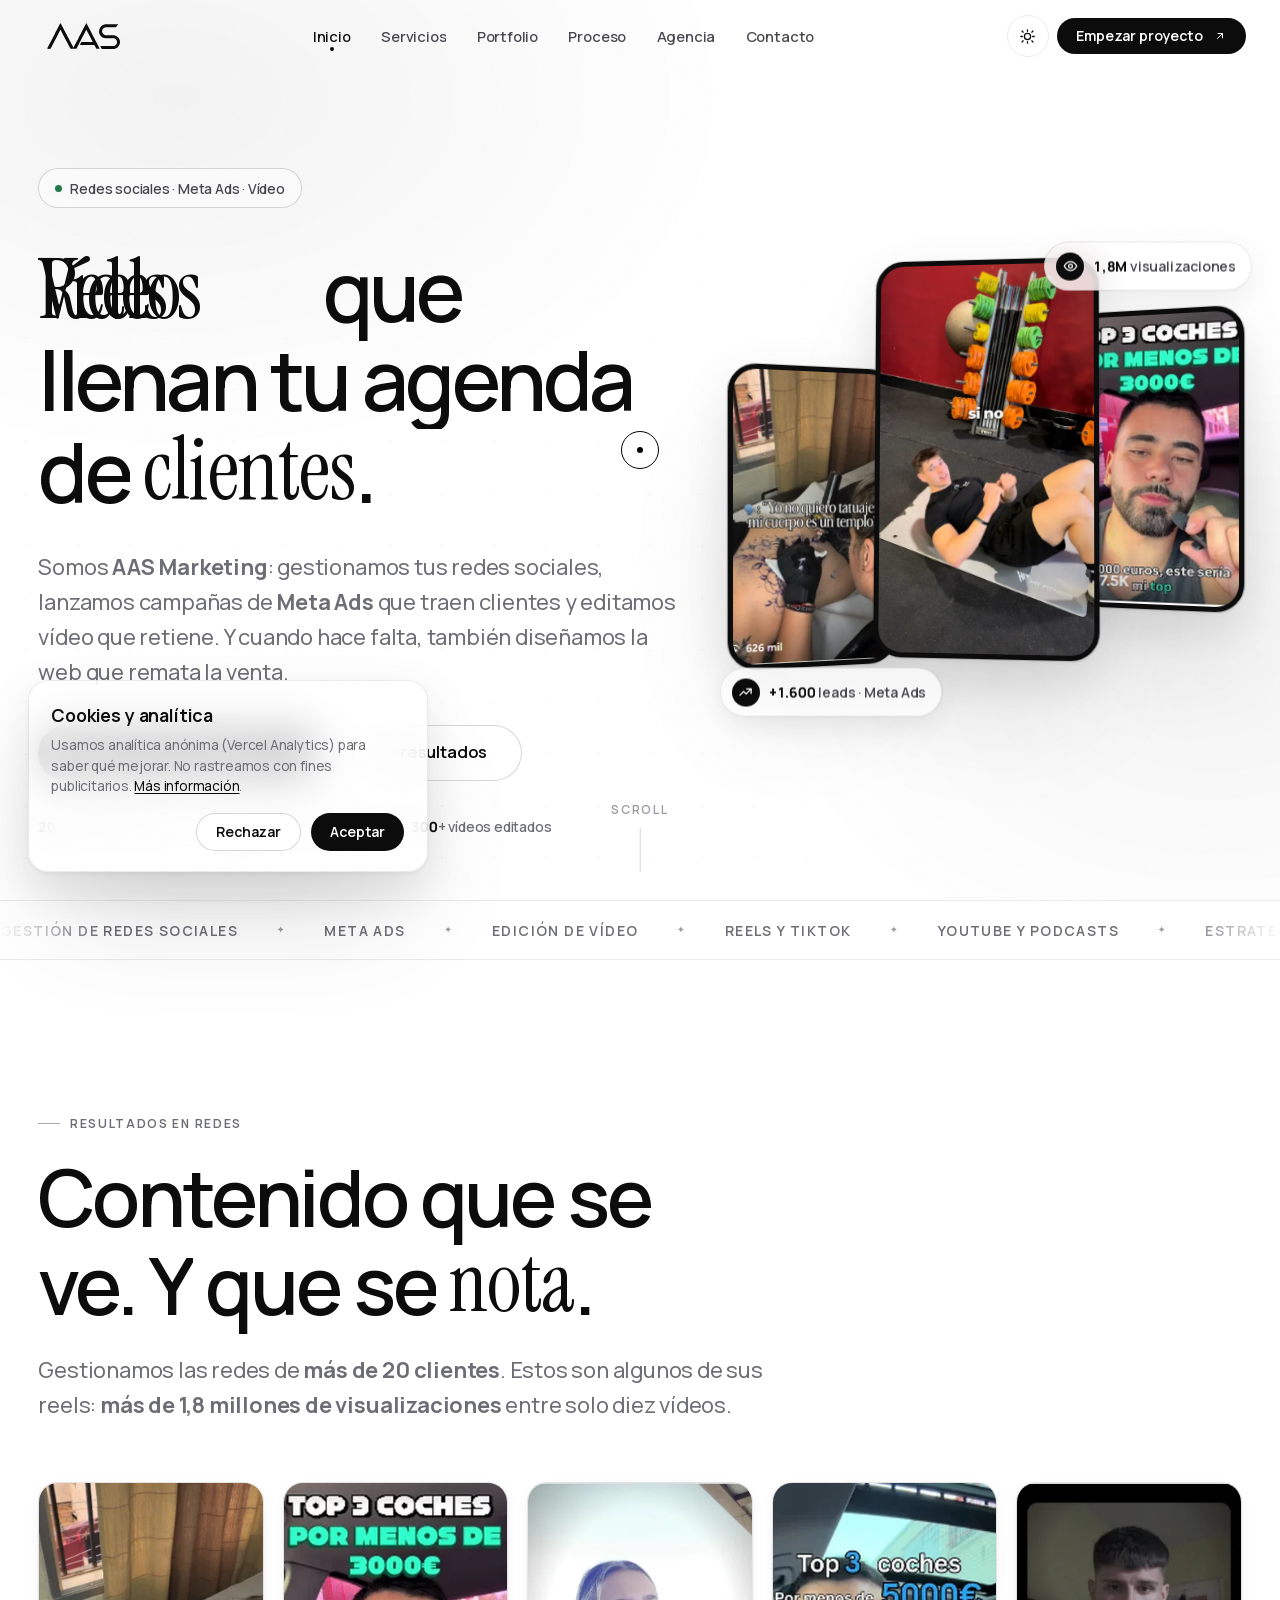
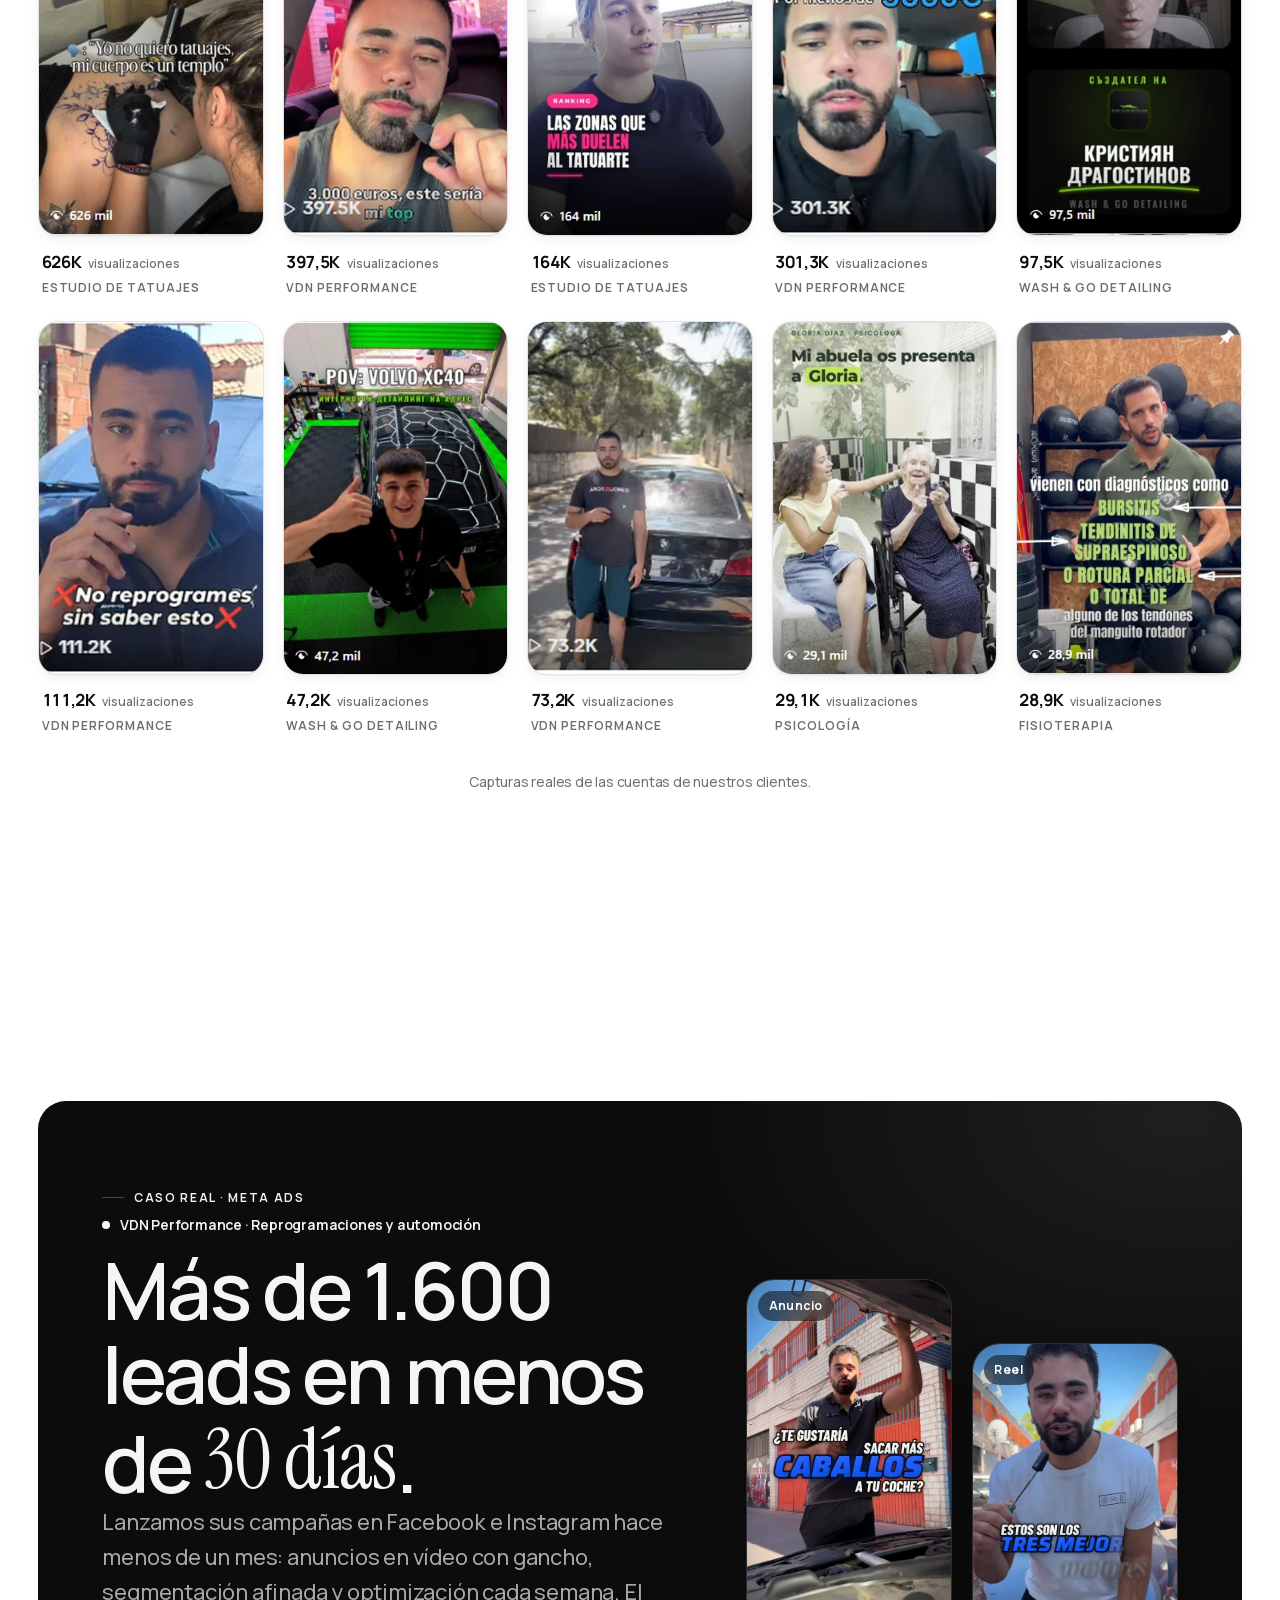
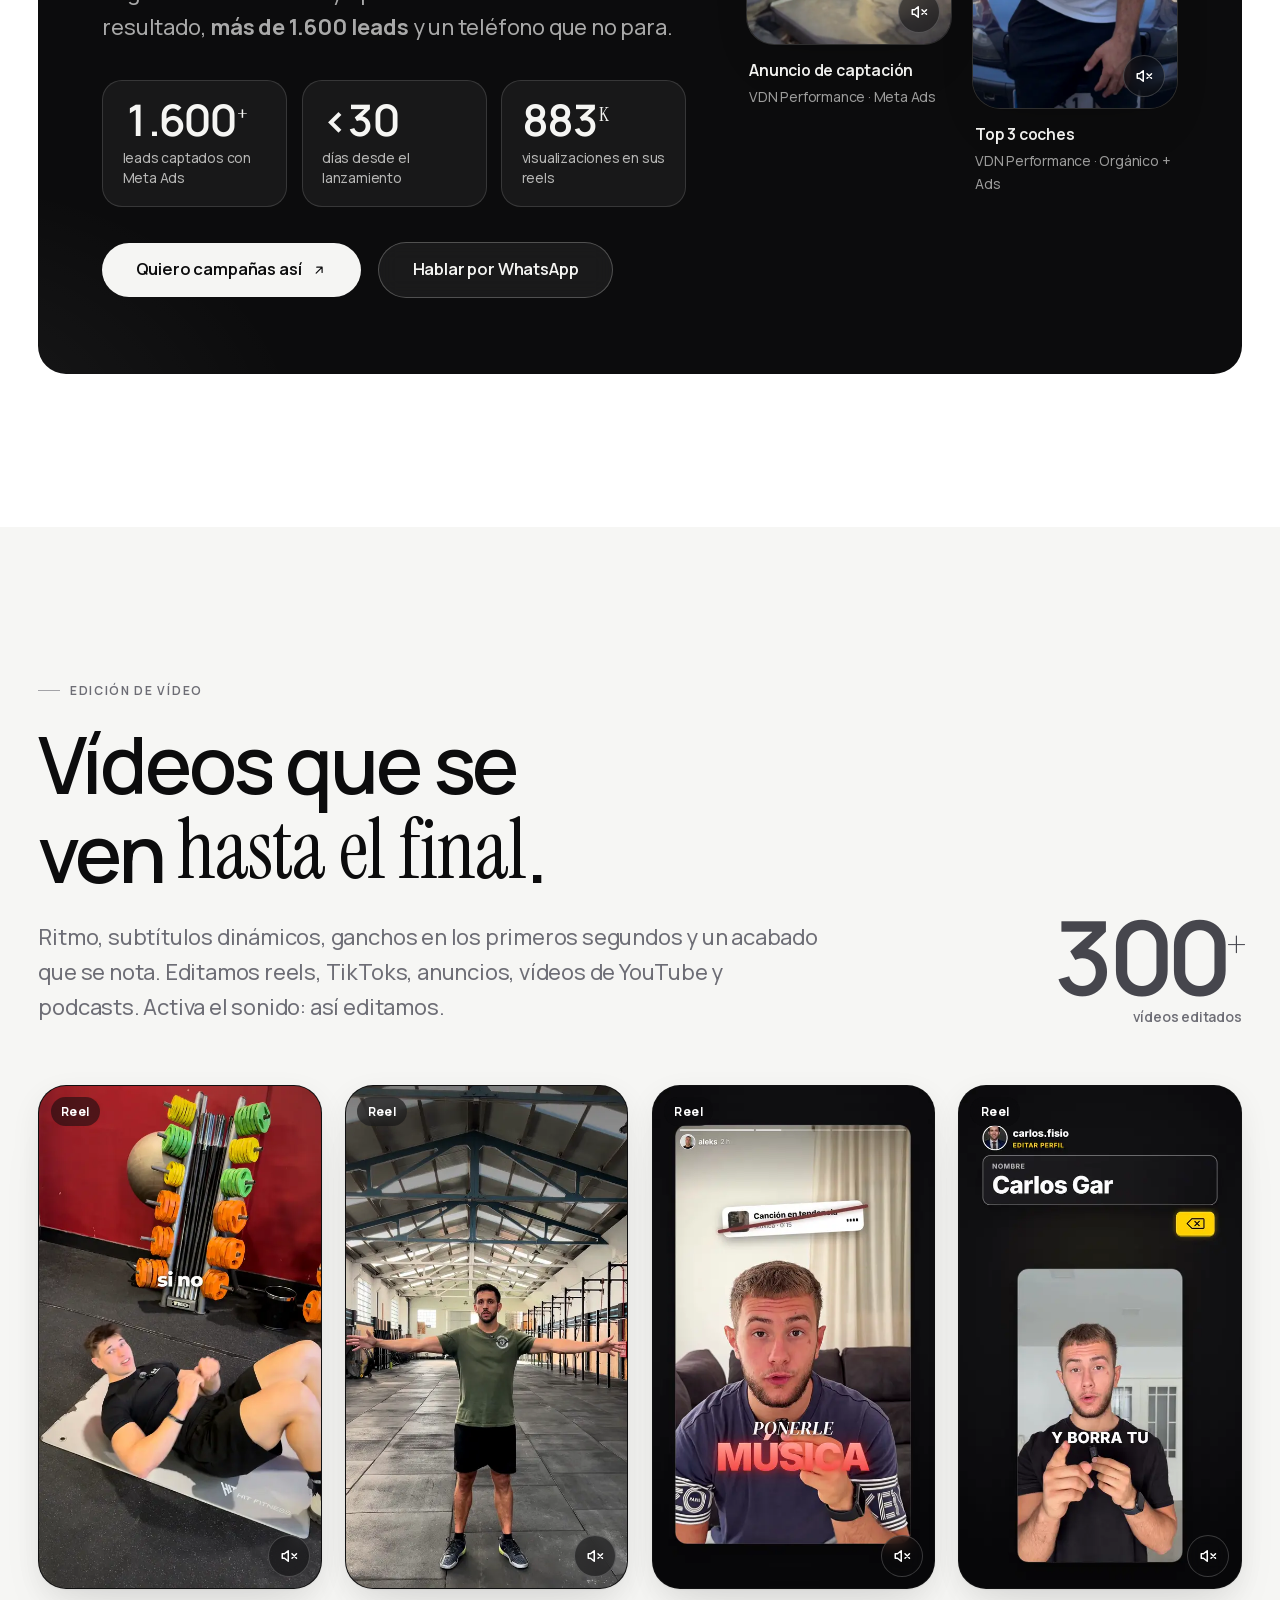
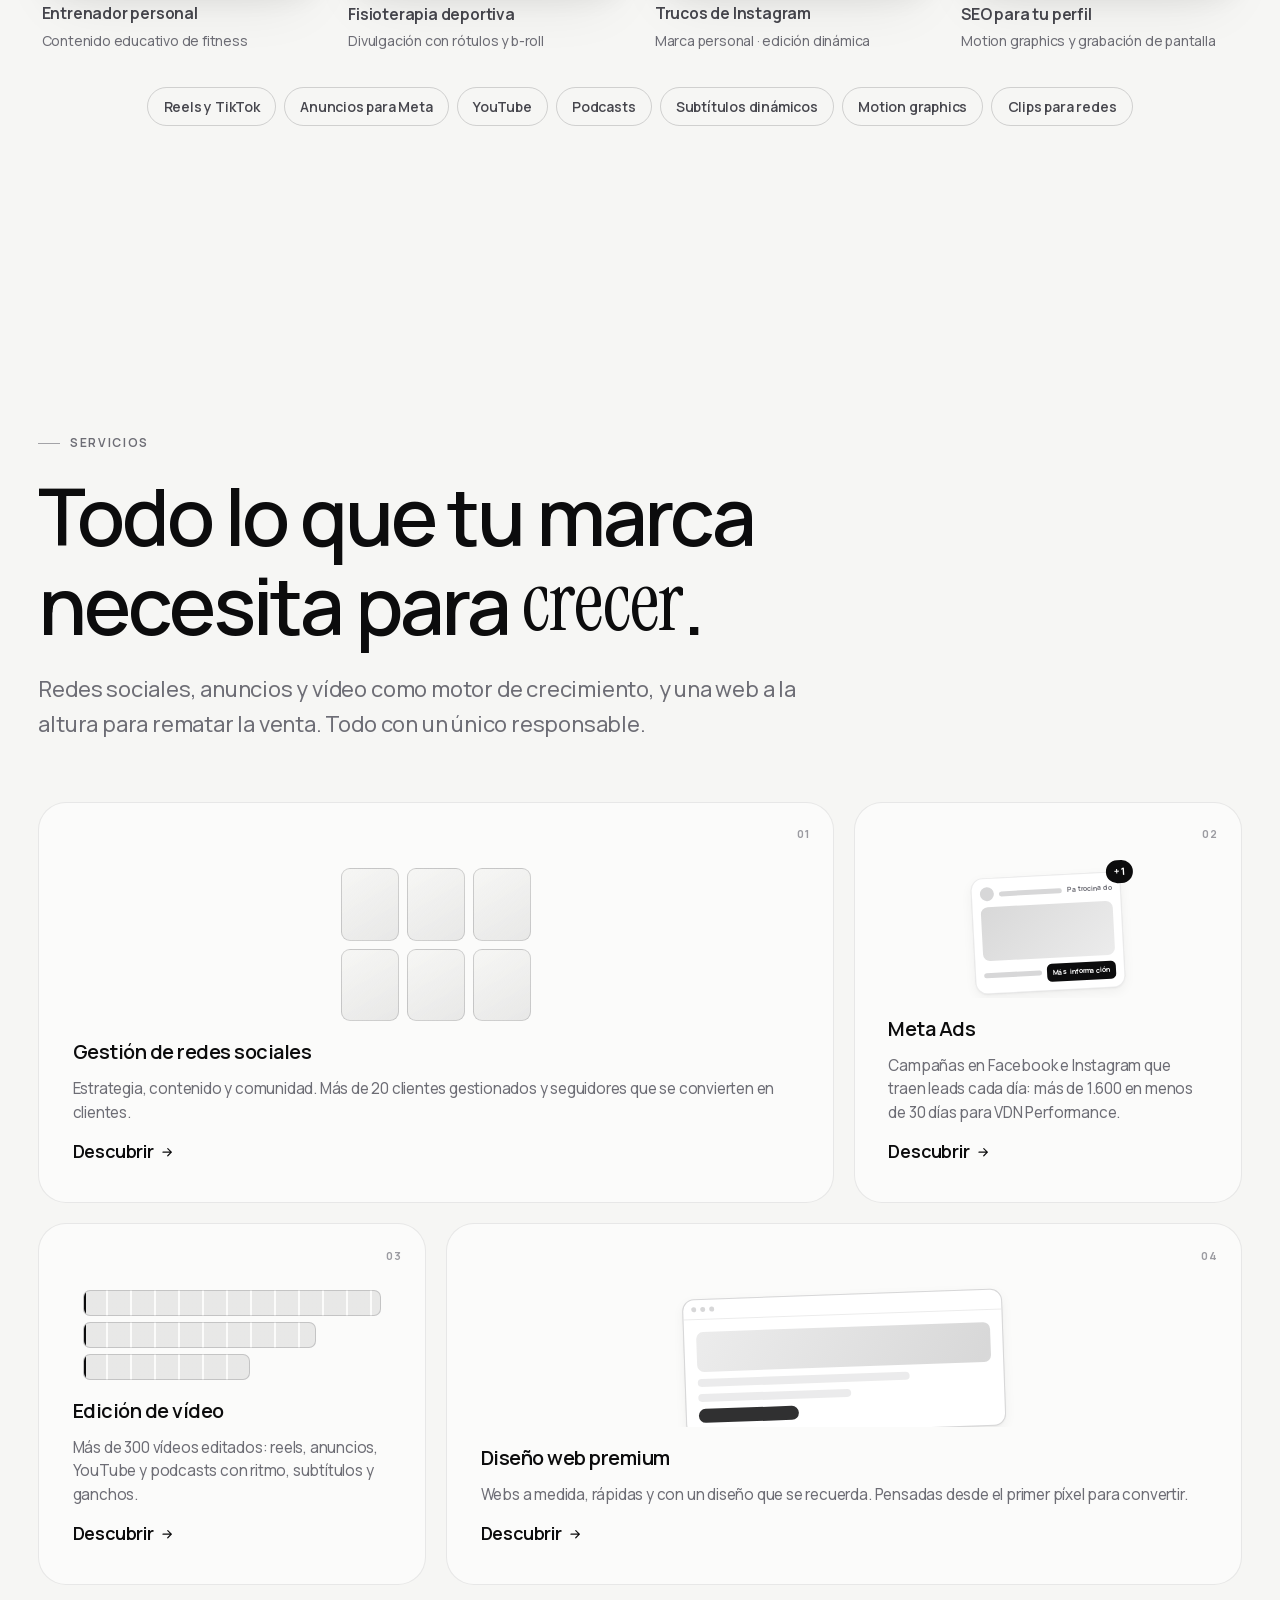
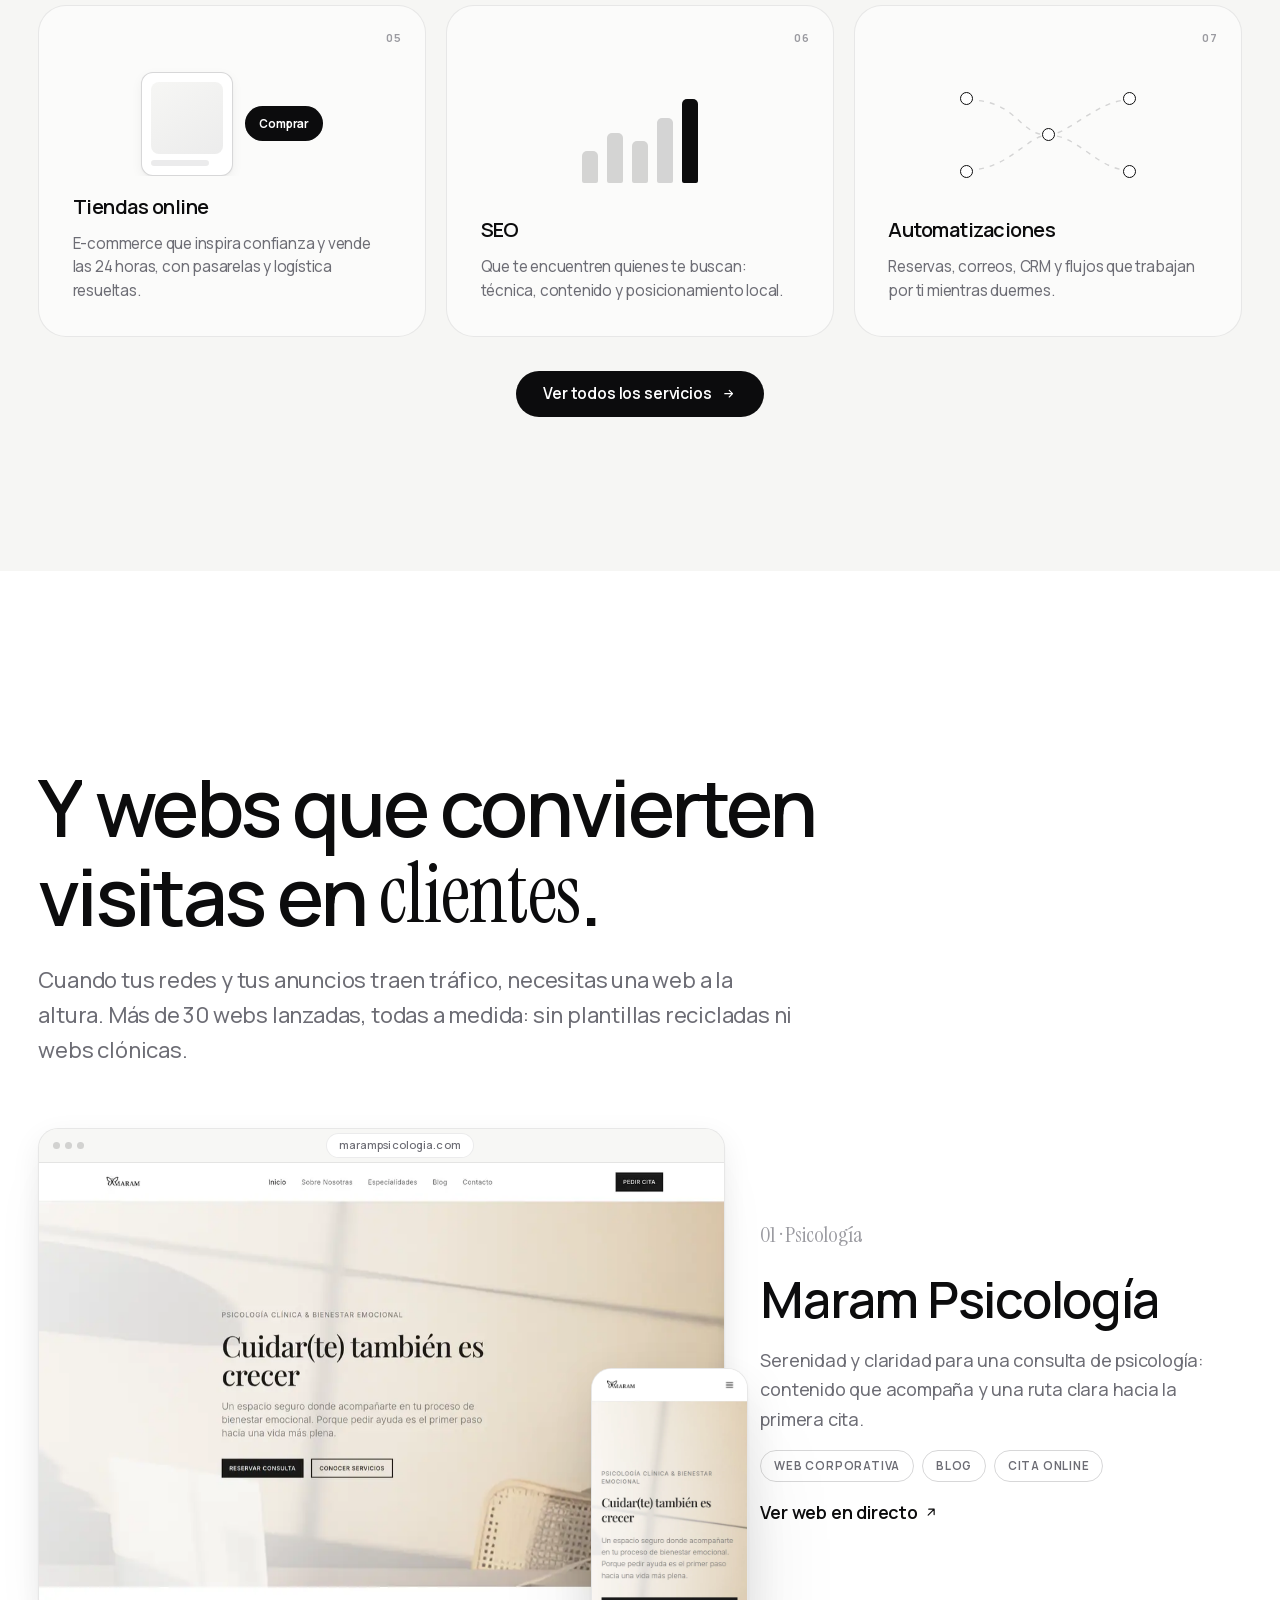
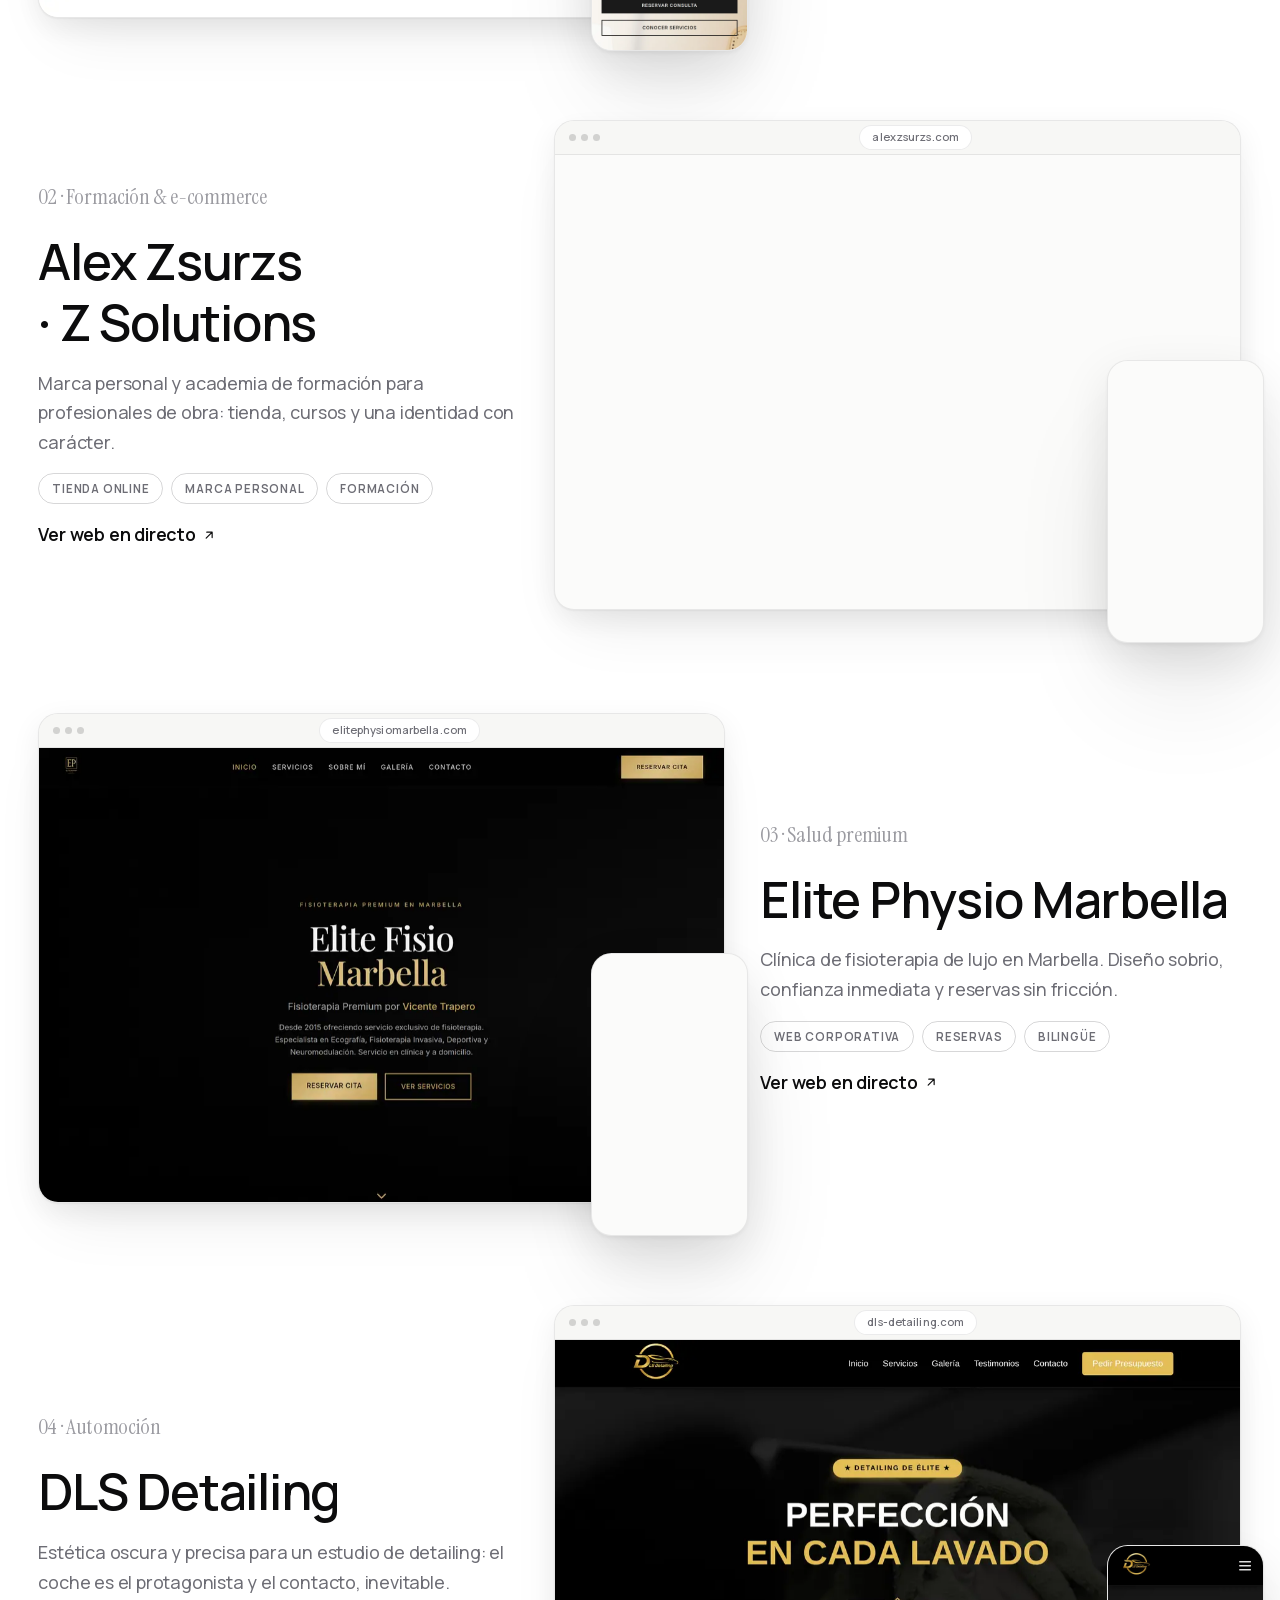
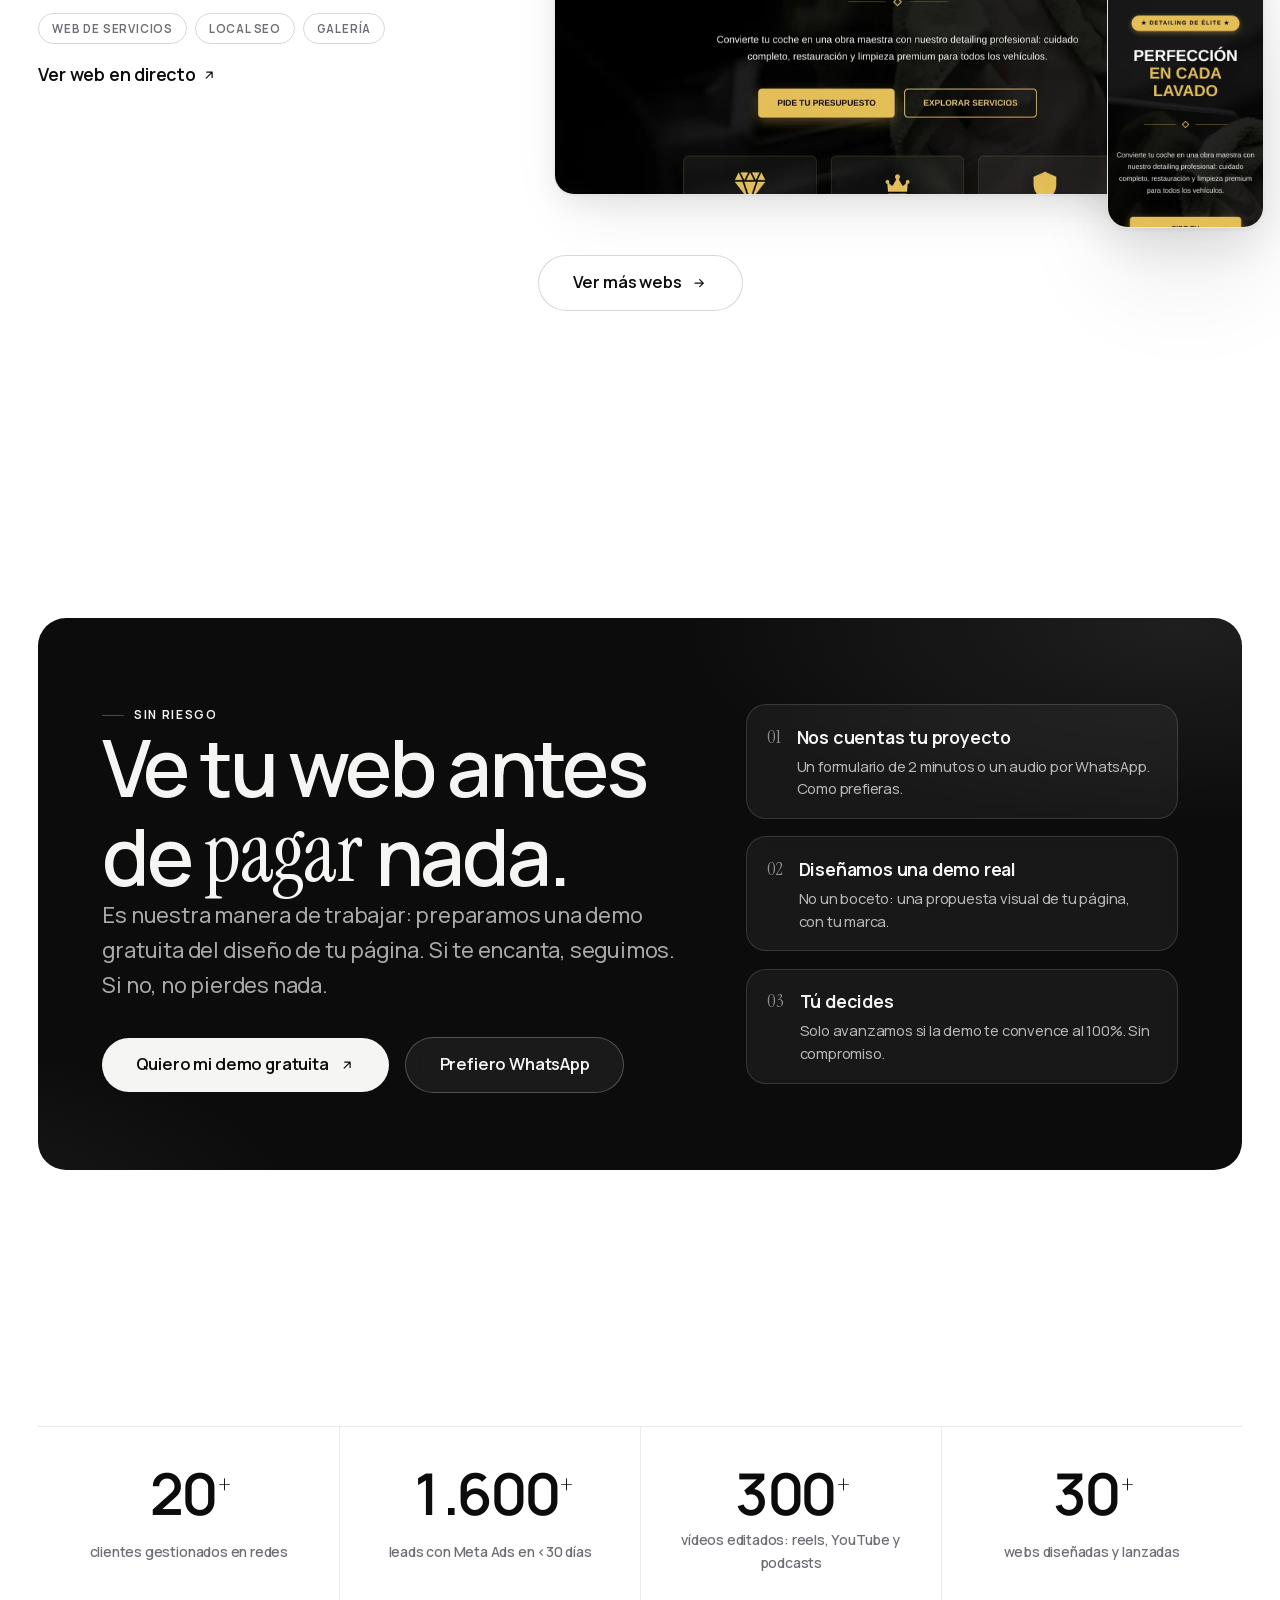
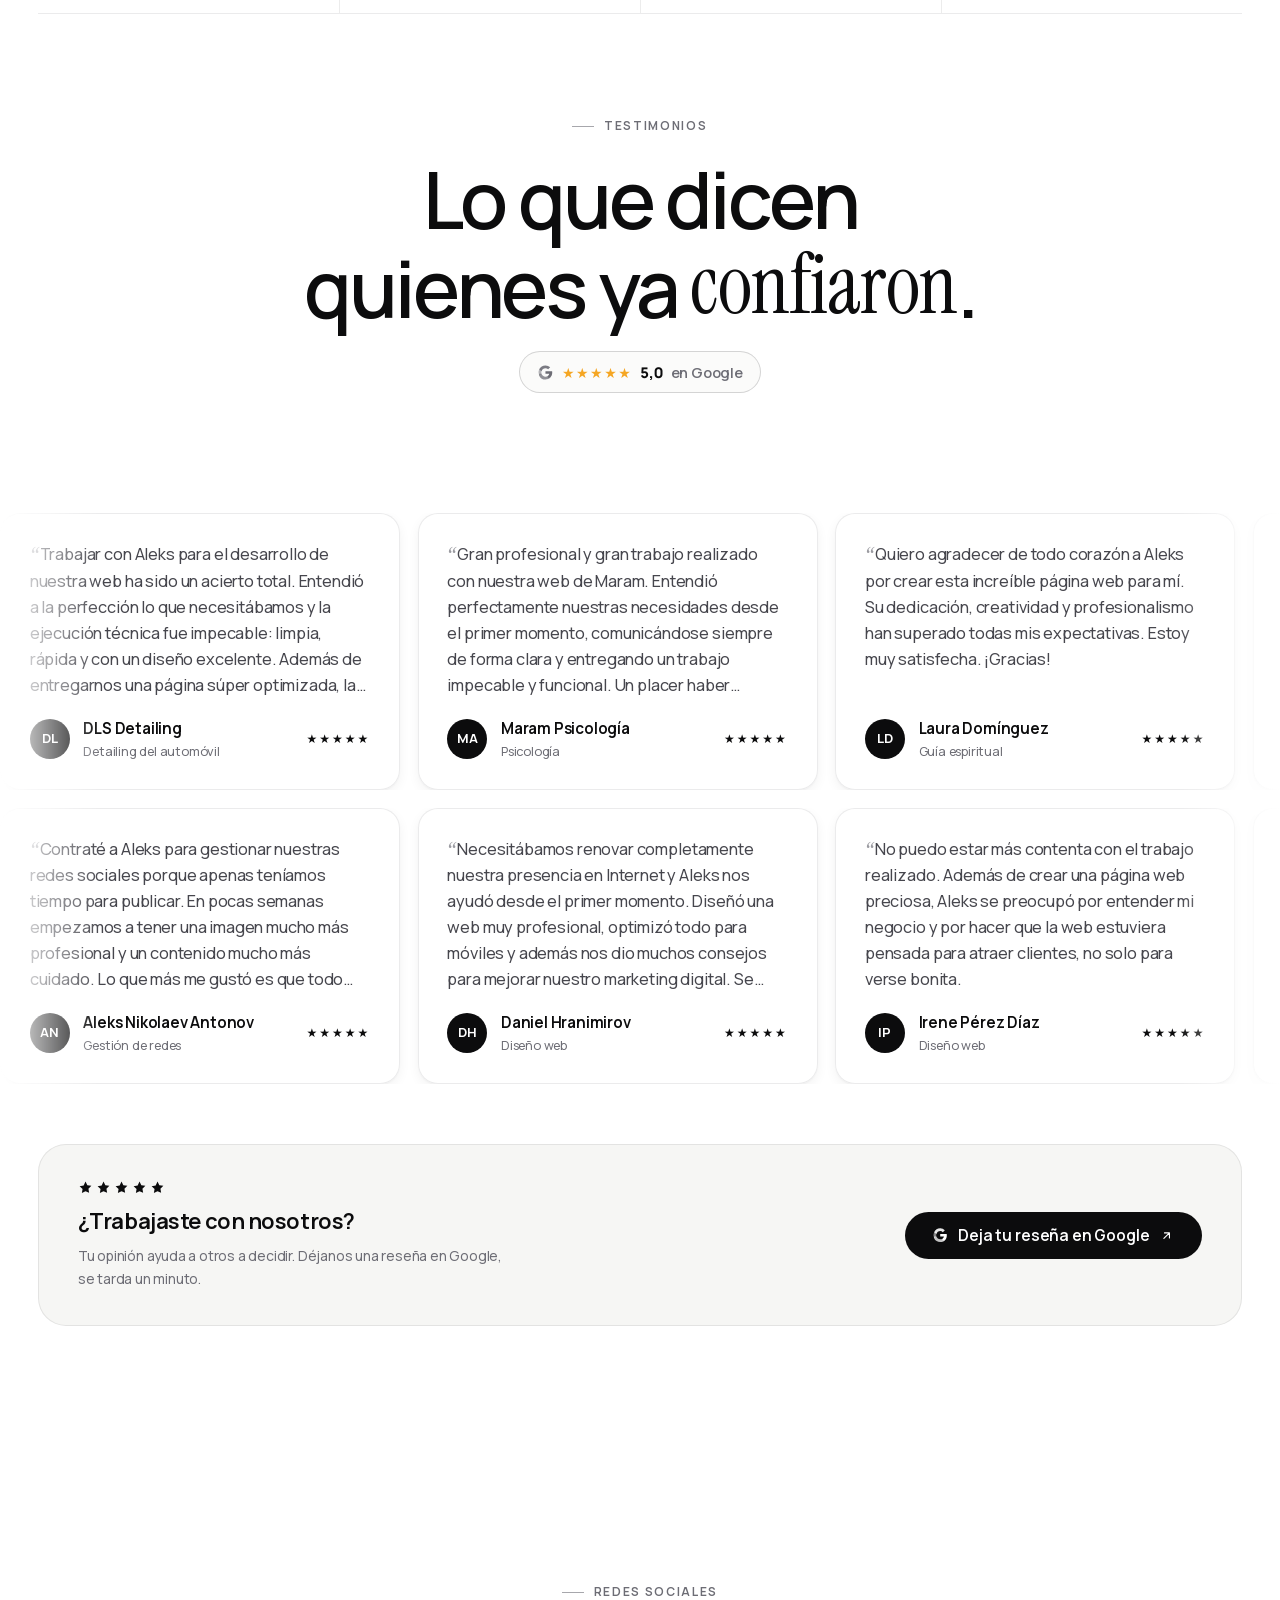
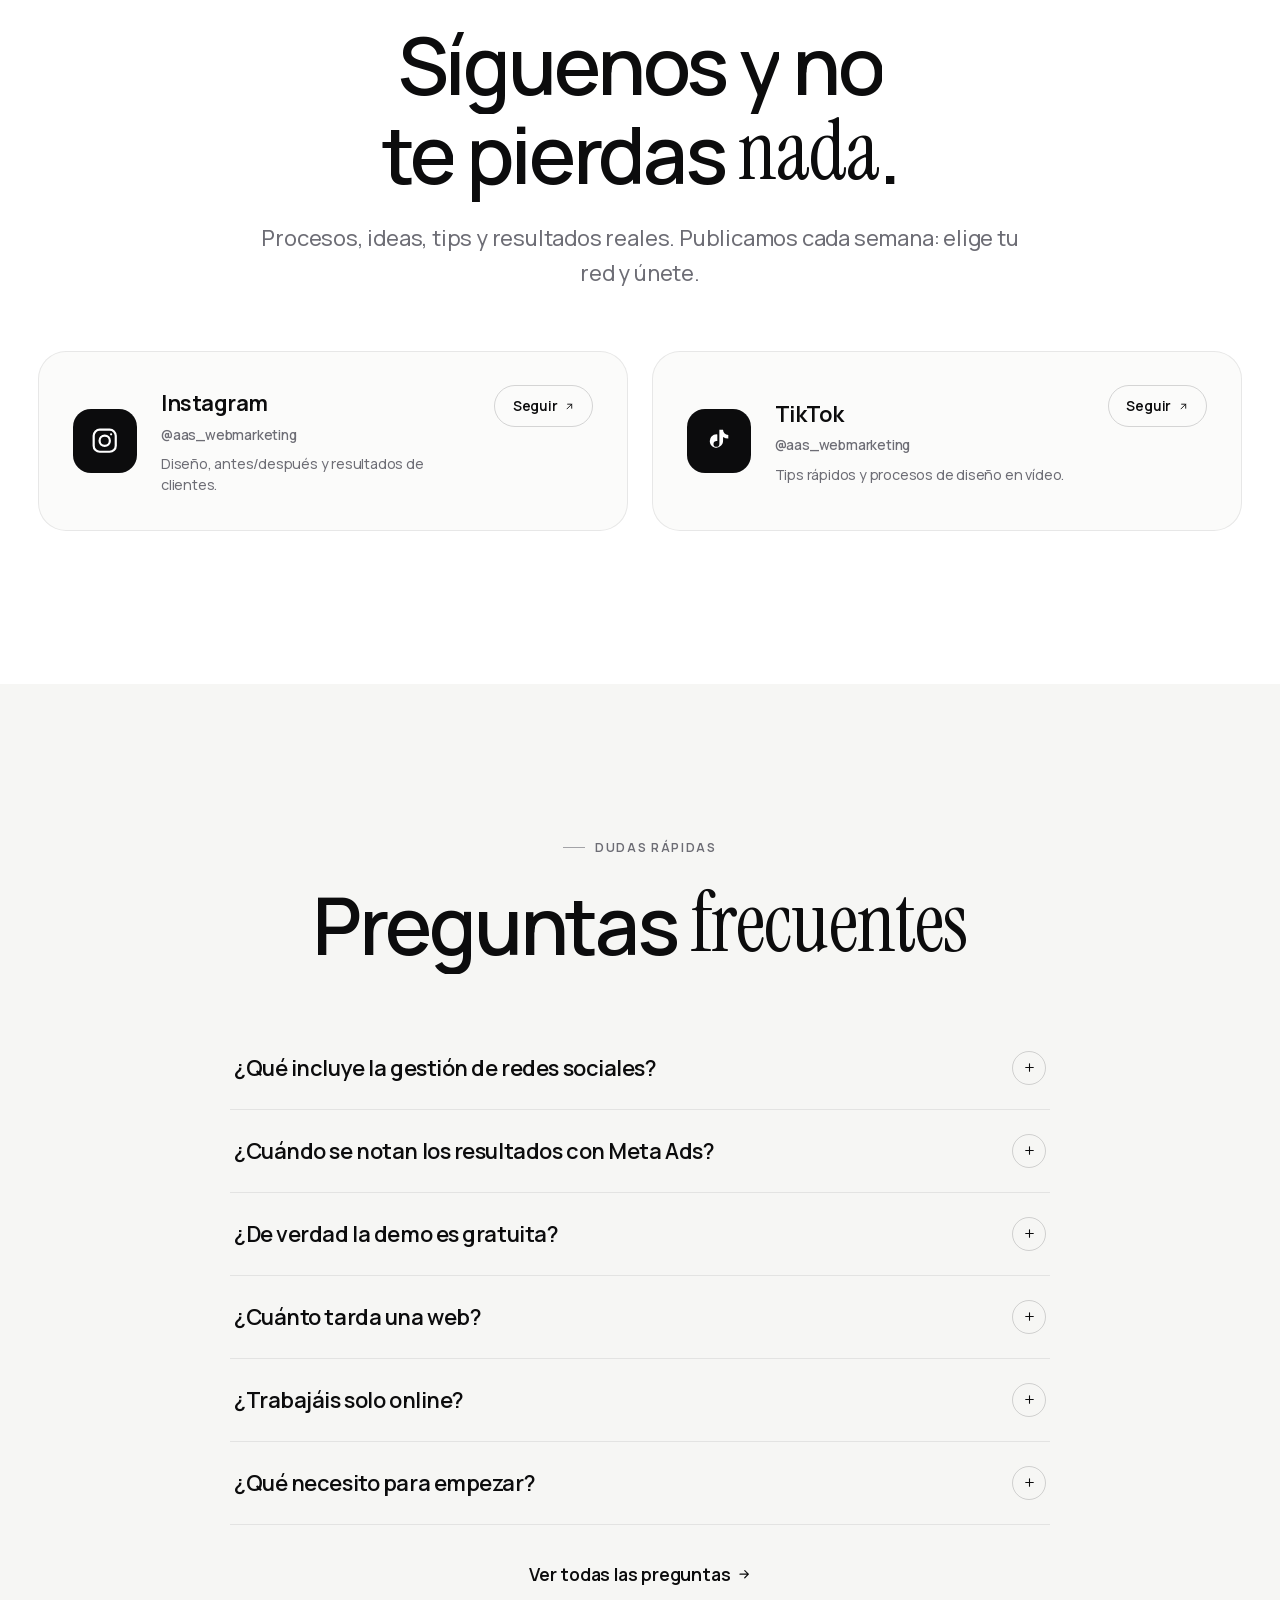
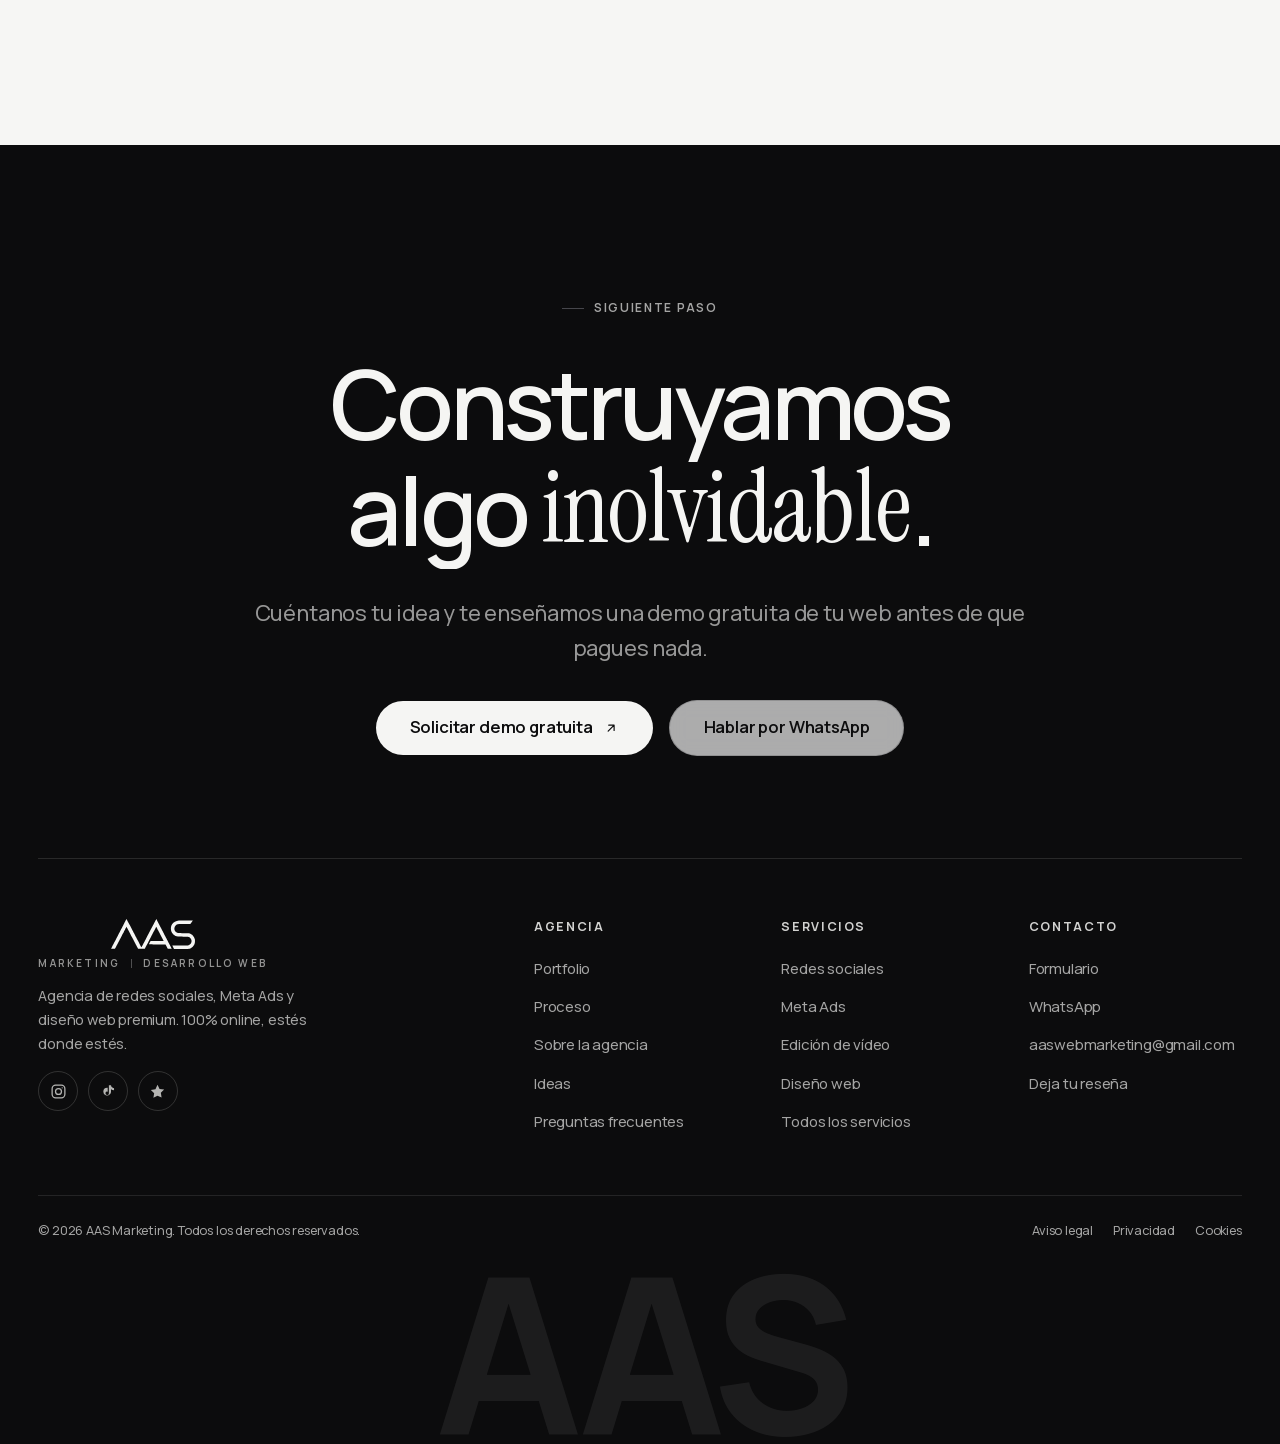
==== commit f4c2f288: "Rediseño: redes sociales, Meta Ads y vídeo como protagonistas - Inicio: nuevo hero con reels y cifra" ====
--- a/index.html
+++ b/index.html
@@ -3,8 +3,8 @@
 <head>
   <meta charset="utf-8">
   <meta name="viewport" content="width=device-width, initial-scale=1">
-  <title>AAS Marketing · Diseño web premium y crecimiento digital</title>
-  <meta name="description" content="Agencia de diseño web premium, tiendas online y landing pages que convierten. Gestionamos tus redes y te enseñamos una demo gratis antes de pagar.">
+  <title>AAS Marketing · Redes sociales, Meta Ads y diseño web</title>
+  <meta name="description" content="Agencia de redes sociales y Meta Ads: +20 clientes gestionados, +300 vídeos editados y +1.600 leads en menos de 30 días. Y webs que convierten.">
   <link rel="canonical" href="https://www.aasmarketing.com/">
   <meta name="theme-color" content="#ffffff">
   <meta name="author" content="AAS Marketing">
@@ -12,16 +12,16 @@
   <meta property="og:type" content="website">
   <meta property="og:site_name" content="AAS Marketing">
   <meta property="og:locale" content="es_ES">
-  <meta property="og:title" content="AAS Marketing · Diseño web premium y crecimiento digital">
-  <meta property="og:description" content="Agencia de diseño web premium, tiendas online y landing pages que convierten. Gestionamos tus redes y te enseñamos una demo gratis antes de pagar.">
+  <meta property="og:title" content="AAS Marketing · Redes sociales, Meta Ads y diseño web">
+  <meta property="og:description" content="Agencia de redes sociales y Meta Ads: +20 clientes gestionados, +300 vídeos editados y +1.600 leads en menos de 30 días. Y webs que convierten.">
   <meta property="og:url" content="https://www.aasmarketing.com/">
   <meta property="og:image" content="https://www.aasmarketing.com/assets/img/og.jpg">
   <meta property="og:image:width" content="1200">
   <meta property="og:image:height" content="630">
-  <meta property="og:image:alt" content="AAS Marketing · Diseño web premium y crecimiento digital">
+  <meta property="og:image:alt" content="AAS Marketing · Redes sociales, Meta Ads y diseño web">
   <meta name="twitter:card" content="summary_large_image">
-  <meta name="twitter:title" content="AAS Marketing · Diseño web premium y crecimiento digital">
-  <meta name="twitter:description" content="Agencia de diseño web premium, tiendas online y landing pages que convierten. Gestionamos tus redes y te enseñamos una demo gratis antes de pagar.">
+  <meta name="twitter:title" content="AAS Marketing · Redes sociales, Meta Ads y diseño web">
+  <meta name="twitter:description" content="Agencia de redes sociales y Meta Ads: +20 clientes gestionados, +300 vídeos editados y +1.600 leads en menos de 30 días. Y webs que convierten.">
   <meta name="twitter:image" content="https://www.aasmarketing.com/assets/img/og.jpg">
   <link rel="icon" href="./assets/img/favicon.svg" type="image/svg+xml">
   <link rel="icon" href="./favicon.ico" sizes="any">
@@ -45,9 +45,9 @@
       } catch (e) {}
     })();
   </script>
-  <link rel="stylesheet" href="./assets/css/main.css?v=1660a412">
-  <script type="module" src="./assets/js/main.js?v=b2ac2a99"></script>
-  <script type="application/ld+json">{"@context":"https://schema.org","@graph":[{"@type":"WebSite","@id":"https://www.aasmarketing.com/#web","url":"https://www.aasmarketing.com/","name":"AAS Marketing · Diseño web premium","inLanguage":"es","publisher":{"@id":"https://www.aasmarketing.com/#org"}},{"@type":"ProfessionalService","@id":"https://www.aasmarketing.com/#org","name":"AAS Marketing","alternateName":"AAS Marketing · Desarrollo Web","description":"Agencia de marketing y desarrollo web premium: diseño de webs, tiendas online, landing pages, gestión de redes sociales, SEO, branding y automatizaciones.","slogan":"Marketing · Desarrollo Web","url":"https://www.aasmarketing.com","email":"aaswebmarketing@gmail.com","telephone":"+34 695 850 590","logo":"https://www.aasmarketing.com/assets/img/logo-aas.svg","image":"https://www.aasmarketing.com/assets/img/og.jpg","priceRange":"$$","areaServed":"España y trabajo remoto internacional","serviceType":["Diseño web","Tiendas online","Landing pages","Gestión de redes sociales","SEO","Branding","Edición de vídeo","Automatizaciones"],"sameAs":["https://www.instagram.com/aas_webmarketing/"]}]}</script>
+  <link rel="stylesheet" href="./assets/css/main.css?v=8ce97c67">
+  <script type="module" src="./assets/js/main.js?v=3df3f9ae"></script>
+  <script type="application/ld+json">{"@context":"https://schema.org","@graph":[{"@type":"WebSite","@id":"https://www.aasmarketing.com/#web","url":"https://www.aasmarketing.com/","name":"AAS Marketing · Redes sociales, Meta Ads y diseño web","inLanguage":"es","publisher":{"@id":"https://www.aasmarketing.com/#org"}},{"@type":"ProfessionalService","@id":"https://www.aasmarketing.com/#org","name":"AAS Marketing","alternateName":"AAS Marketing · Desarrollo Web","description":"Agencia de marketing digital especializada en gestión de redes sociales, campañas de Meta Ads y edición de vídeo, y en diseño web premium, tiendas online, SEO y automatizaciones.","slogan":"Marketing · Desarrollo Web","url":"https://www.aasmarketing.com","email":"aaswebmarketing@gmail.com","telephone":"+34 695 850 590","logo":"https://www.aasmarketing.com/assets/img/logo-aas.svg","image":"https://www.aasmarketing.com/assets/img/og.jpg","priceRange":"$$","areaServed":"España y trabajo remoto internacional","serviceType":["Gestión de redes sociales","Meta Ads","Edición de vídeo","Diseño web","Tiendas online","Landing pages","SEO","Branding","Automatizaciones"],"sameAs":["https://www.instagram.com/aas_webmarketing/"]}]}</script>
 </head>
 <body>
   <div class="loader" aria-hidden="true">
@@ -101,44 +101,243 @@
       <canvas class="hero-canvas" aria-hidden="true"></canvas>
       <div class="hero-inner">
         <div class="hero-copy">
-          <p class="pill" data-reveal><span class="dot" aria-hidden="true"></span> Disponible para nuevos proyectos</p>
-          <h1 data-split aria-label="Diseñamos webs que convierten visitas en clientes.">Diseñamos <span class="rotator" aria-hidden="true" data-words="webs,tiendas,marcas,landings">webs</span><br>que convierten visitas en <em class="accent">clientes</em>.</h1>
-          <p class="lead hero-sub" data-reveal style="--rd:.15s">Somos <strong>AAS Marketing</strong>, tu agencia de marketing y desarrollo web. Creamos experiencias digitales premium y hacemos crecer marcas en redes sociales. <strong>Solicita tu demo gratis</strong> y ve tu web antes de decidir.</p>
+          <p class="pill" data-reveal><span class="dot" aria-hidden="true"></span> Redes sociales · Meta Ads · Vídeo</p>
+          <h1 data-split aria-label="Redes sociales y anuncios que llenan tu agenda de clientes."><span class="rotator" aria-hidden="true" data-words="Reels,Anuncios,Vídeos,Campañas">Reels</span> que llenan tu agenda de <em class="accent">clientes</em>.</h1>
+          <p class="lead hero-sub" data-reveal style="--rd:.15s">Somos <strong>AAS Marketing</strong>: gestionamos tus redes sociales, lanzamos campañas de <strong>Meta Ads</strong> que traen clientes y editamos vídeo que retiene. Y cuando hace falta, también diseñamos la web que remata la venta.</p>
           <div class="hero-cta" data-reveal-group>
-            <a class="btn btn-l" href="./contacto/">Solicitar demo gratuita <span class="arr"><svg width="24" height="24" viewBox="0 0 24 24" fill="none" stroke="currentColor" stroke-width="2" stroke-linecap="round" stroke-linejoin="round" aria-hidden="true"><path d="M7 17 17 7M8 7h9v9"/></svg></span></a>
-            <a class="btn btn-ghost btn-l" href="./portfolio/">Ver proyectos</a>
-          </div>
-          <p class="hero-proof" data-reveal style="--rd:.3s"><span><b data-count-to="30">0</b>+ webs lanzadas</span><span><b data-count-to="8">0</b>+ marcas en redes</span><span>Respuesta en <b>&lt;24 h</b></span></p>
-        </div>
-        <div class="hero-stage" aria-hidden="true" data-parallax="0.08">
-          <a class="shot shot-a" href="https://alexzsurzs.com/" target="_blank" rel="noopener" tabindex="-1" data-tilt="9" data-cursor-label="Ver web ↗">
-            <span class="bar"><i></i><i></i><i></i></span>
-            <img src="./assets/img/work/alexzsurzs.webp" alt="Web de Alex Zsurzs (Z Solutions) creada por AAS Marketing" width="1600" height="1000" fetchpriority="high" decoding="async">
-            <span class="glare" aria-hidden="true"></span>
-          </a>
-          <a class="shot shot-b" href="https://dls-detailing.com/" target="_blank" rel="noopener" tabindex="-1" data-tilt="9" data-cursor-label="Ver web ↗">
-            <span class="bar"><i></i><i></i><i></i></span>
-            <img src="./assets/img/work/dls-detailing.webp" alt="Web de DLS Detailing creada por AAS Marketing" width="1600" height="1000" loading="lazy" decoding="async">
-            <span class="glare" aria-hidden="true"></span>
-          </a>
-          <a class="shot shot-c" href="https://www.marampsicologia.com/" target="_blank" rel="noopener" tabindex="-1" data-tilt="9" data-cursor-label="Ver web ↗">
-            <img src="./assets/img/work/marampsicologia-mobile.webp" alt="Web de Maram Psicología en móvil, creada por AAS Marketing" width="780" height="1687" loading="lazy" decoding="async">
-            <span class="glare" aria-hidden="true"></span>
-          </a>
+            <a class="btn btn-l" href="./contacto/">Quiero crecer en redes <span class="arr"><svg width="24" height="24" viewBox="0 0 24 24" fill="none" stroke="currentColor" stroke-width="2" stroke-linecap="round" stroke-linejoin="round" aria-hidden="true"><path d="M7 17 17 7M8 7h9v9"/></svg></span></a>
+            <a class="btn btn-ghost btn-l" href="#resultados">Ver resultados</a>
+          </div>
+          <p class="hero-proof" data-reveal style="--rd:.3s"><span><b data-count-to="20">0</b>+ clientes en redes</span><span><b data-count-to="1600">0</b>+ leads con Meta Ads</span><span><b data-count-to="300">0</b>+ vídeos editados</span></p>
+        </div>
+        <div class="hero-stage is-reels" aria-hidden="true" data-parallax="0.08">
+          <div class="phone phone-l" data-tilt="8"><img src="./assets/img/results/tatuajes-templo.webp" alt="" width="280" height="440" decoding="async"></div>
+          <div class="phone phone-r" data-tilt="8"><img src="./assets/img/results/vdn-top-coches-3000.webp" alt="" width="280" height="440" decoding="async"></div>
+          <div class="phone phone-main" data-tilt="6"><video data-reel src="./assets/video/reel-entrenador.mp4" poster="./assets/video/reel-entrenador.webp" muted loop playsinline preload="none" width="540" height="960" data-cursor-label="Sonido ♪"></video></div>
+          <span class="hero-chip chip-leads"><span class="ico"><svg width="24" height="24" viewBox="0 0 24 24" fill="none" stroke="currentColor" stroke-width="2" stroke-linecap="round" stroke-linejoin="round" aria-hidden="true"><path d="m3 17 6-6 4 4 8-8"/><path d="M14 7h7v7"/></svg></span><span><b>+1.600</b> leads · Meta Ads</span></span>
+          <span class="hero-chip chip-views"><span class="ico"><svg width="24" height="24" viewBox="0 0 24 24" fill="none" stroke="currentColor" stroke-width="2" stroke-linecap="round" stroke-linejoin="round" aria-hidden="true"><path d="M2 12s3.6-7 10-7 10 7 10 7-3.6 7-10 7S2 12 2 12Z"/><circle cx="12" cy="12" r="3"/></svg></span><span><b>1,8M</b> visualizaciones</span></span>
         </div>
       </div>
       <div class="hero-scroll-hint" aria-hidden="true"><span>scroll</span><span class="line"></span></div>
     </section>
 
-    <div class="hero-marquee" aria-hidden="true"><div class="marquee" data-marquee><div class="marquee-track" style="--mq-dur:36s"><span class="mq-item">Diseño web premium</span><span class="mq-item">Tiendas online</span><span class="mq-item">Landing pages</span><span class="mq-item">Gestión de redes</span><span class="mq-item">Estrategia de contenido</span><span class="mq-item">Edición de vídeo</span><span class="mq-item">SEO</span><span class="mq-item">Branding</span><span class="mq-item">Automatizaciones</span><span class="mq-item">Mantenimiento</span></div></div></div>
+    <div class="hero-marquee" aria-hidden="true"><div class="marquee" data-marquee><div class="marquee-track" style="--mq-dur:36s"><span class="mq-item">Gestión de redes sociales</span><span class="mq-item">Meta Ads</span><span class="mq-item">Edición de vídeo</span><span class="mq-item">Reels y TikTok</span><span class="mq-item">YouTube y podcasts</span><span class="mq-item">Estrategia de contenido</span><span class="mq-item">Diseño web premium</span><span class="mq-item">Tiendas online</span><span class="mq-item">SEO</span><span class="mq-item">Branding</span></div></div></div>
+
+    <!-- RESULTADOS EN REDES -->
+    <section class="section" id="resultados">
+      <div class="container">
+        <div class="section-head">
+          <p class="eyebrow" data-reveal>Resultados en redes</p>
+          <h2 data-split>Contenido que se ve. Y que se <em class="accent">nota</em>.</h2>
+          <p class="lead" data-reveal>Gestionamos las redes de <strong>más de 20 clientes</strong>. Estos son algunos de sus reels: <strong>más de 1,8 millones de visualizaciones</strong> entre solo diez vídeos.</p>
+        </div>
+        <div class="results-grid" data-reveal-group>
+          <figure class="result-card">
+            <div class="rc-media"><img src="./assets/img/results/tatuajes-templo.webp" alt="Reel de un estudio de tatuajes, con 626 mil visualizaciones" width="280" height="440" loading="lazy" decoding="async"></div>
+            <figcaption><b class="rc-views">626K <small>visualizaciones</small></b><span class="rc-who">Estudio de tatuajes</span></figcaption>
+          </figure>
+          <figure class="result-card">
+            <div class="rc-media"><img src="./assets/img/results/vdn-top-coches-3000.webp" alt="Reel “Top 3 coches por menos de 3.000 €” de VDN Performance, con 397,5 mil visualizaciones" width="280" height="440" loading="lazy" decoding="async"></div>
+            <figcaption><b class="rc-views">397,5K <small>visualizaciones</small></b><span class="rc-who">VDN Performance</span></figcaption>
+          </figure>
+          <figure class="result-card">
+            <div class="rc-media"><img src="./assets/img/results/tatuajes-zonas.webp" alt="Reel “Las zonas que más duelen al tatuarte”, con 164 mil visualizaciones" width="280" height="440" loading="lazy" decoding="async"></div>
+            <figcaption><b class="rc-views">164K <small>visualizaciones</small></b><span class="rc-who">Estudio de tatuajes</span></figcaption>
+          </figure>
+          <figure class="result-card">
+            <div class="rc-media"><img src="./assets/img/results/vdn-top-coches-5000.webp" alt="Reel “Top 3 coches por menos de 5.000 €” de VDN Performance, con 301,3 mil visualizaciones" width="280" height="440" loading="lazy" decoding="async"></div>
+            <figcaption><b class="rc-views">301,3K <small>visualizaciones</small></b><span class="rc-who">VDN Performance</span></figcaption>
+          </figure>
+          <figure class="result-card">
+            <div class="rc-media"><img src="./assets/img/results/detailing-creador.webp" alt="Reel de presentación de un estudio de detailing, con 97,5 mil visualizaciones" width="280" height="440" loading="lazy" decoding="async"></div>
+            <figcaption><b class="rc-views">97,5K <small>visualizaciones</small></b><span class="rc-who">Wash & Go Detailing</span></figcaption>
+          </figure>
+          <figure class="result-card">
+            <div class="rc-media"><img src="./assets/img/results/vdn-reprogramar.webp" alt="Reel “No reprogrames sin saber esto” de VDN Performance, con 111,2 mil visualizaciones" width="280" height="440" loading="lazy" decoding="async"></div>
+            <figcaption><b class="rc-views">111,2K <small>visualizaciones</small></b><span class="rc-who">VDN Performance</span></figcaption>
+          </figure>
+          <figure class="result-card">
+            <div class="rc-media"><img src="./assets/img/results/detailing-volvo.webp" alt="Reel “POV: Volvo XC40” de un estudio de detailing, con 47,2 mil visualizaciones" width="280" height="440" loading="lazy" decoding="async"></div>
+            <figcaption><b class="rc-views">47,2K <small>visualizaciones</small></b><span class="rc-who">Wash & Go Detailing</span></figcaption>
+          </figure>
+          <figure class="result-card">
+            <div class="rc-media"><img src="./assets/img/results/vdn-bmw.webp" alt="Reel de VDN Performance con un BMW, con 73,2 mil visualizaciones" width="280" height="440" loading="lazy" decoding="async"></div>
+            <figcaption><b class="rc-views">73,2K <small>visualizaciones</small></b><span class="rc-who">VDN Performance</span></figcaption>
+          </figure>
+          <figure class="result-card">
+            <div class="rc-media"><img src="./assets/img/results/psicologia-gloria.webp" alt="Reel “Mi abuela os presenta a Gloria” de una psicóloga, con 29,1 mil visualizaciones" width="280" height="440" loading="lazy" decoding="async"></div>
+            <figcaption><b class="rc-views">29,1K <small>visualizaciones</small></b><span class="rc-who">Psicología</span></figcaption>
+          </figure>
+          <figure class="result-card">
+            <div class="rc-media"><img src="./assets/img/results/fisioterapia-hombro.webp" alt="Reel educativo de un fisioterapeuta sobre el hombro, con 28,9 mil visualizaciones" width="280" height="440" loading="lazy" decoding="async"></div>
+            <figcaption><b class="rc-views">28,9K <small>visualizaciones</small></b><span class="rc-who">Fisioterapia</span></figcaption>
+          </figure>
+        </div>
+        <p class="results-note" data-reveal>Capturas reales de las cuentas de nuestros clientes.</p>
+      </div>
+    </section>
+
+    <!-- CASO META ADS -->
+    <section class="section" id="meta-ads">
+      <div class="container">
+        <div class="demo-band on-dark" data-reveal="scale">
+          <div class="case-grid">
+            <div>
+              <p class="eyebrow" style="color:inherit" data-reveal>Caso real · Meta Ads</p>
+              <p class="case-brand" data-reveal>VDN Performance · Reprogramaciones y automoción</p>
+              <h2 data-split>Más de 1.600 leads en menos de <em class="accent">30 días</em>.</h2>
+              <p class="lead" data-reveal>Lanzamos sus campañas en Facebook e Instagram hace menos de un mes: anuncios en vídeo con gancho, segmentación afinada y optimización cada semana. El resultado, <strong>más de 1.600 leads</strong> y un teléfono que no para.</p>
+              <div class="case-metrics" data-reveal-group>
+                <div class="case-metric"><b><span data-count-to="1600">0</span><sup>+</sup></b><span>leads captados con Meta Ads</span></div>
+                <div class="case-metric"><b>&lt;30</b><span>días desde el lanzamiento</span></div>
+                <div class="case-metric"><b>883<sup>K</sup></b><span>visualizaciones en sus reels</span></div>
+              </div>
+              <div class="hero-cta" style="margin-top: var(--s-3)" data-reveal-group>
+                <a class="btn btn-inverse btn-l" href="./contacto/">Quiero campañas así <span class="arr"><svg width="24" height="24" viewBox="0 0 24 24" fill="none" stroke="currentColor" stroke-width="2" stroke-linecap="round" stroke-linejoin="round" aria-hidden="true"><path d="M7 17 17 7M8 7h9v9"/></svg></span></a>
+                <a class="btn btn-ghost btn-l" href="https://wa.me/34695850590?text=Hola%20AAS%20Marketing%2C%20he%20visto%20vuestra%20web%20y%20me%20interesa%20un%20proyecto.%20%C2%BFHablamos%3F" target="_blank" rel="noopener">Hablar por WhatsApp</a>
+              </div>
+            </div>
+            <div class="case-phones" data-reveal-group>
+          <figure class="reel">
+            <div class="reel-media">
+              <video data-reel src="./assets/video/vdn-reprogramacion.mp4" poster="./assets/video/vdn-reprogramacion.webp" muted loop playsinline controls preload="none" width="540" height="960" aria-label="Anuncio de captación" data-cursor-label="Sonido ♪"></video>
+              <span class="reel-badge">Anuncio</span>
+              <button class="reel-sound" type="button" aria-pressed="false" aria-label="Activar sonido"><svg class="off" width="24" height="24" viewBox="0 0 24 24" fill="none" stroke="currentColor" stroke-width="2" stroke-linecap="round" stroke-linejoin="round" aria-hidden="true"><path d="M11 5 6 9H3v6h3l5 4V5Z"/><path d="m22 9-6 6m0-6 6 6"/></svg><svg class="on" width="24" height="24" viewBox="0 0 24 24" fill="none" stroke="currentColor" stroke-width="2" stroke-linecap="round" stroke-linejoin="round" aria-hidden="true"><path d="M11 5 6 9H3v6h3l5 4V5Z"/><path d="M15.5 8.5a5 5 0 0 1 0 7M18.5 5.5a9 9 0 0 1 0 13"/></svg></button>
+            </div>
+            <figcaption><strong>Anuncio de captación</strong><span>VDN Performance · Meta Ads</span></figcaption>
+          </figure>
+          <figure class="reel">
+            <div class="reel-media">
+              <video data-reel src="./assets/video/vdn-top-coches.mp4" poster="./assets/video/vdn-top-coches.webp" muted loop playsinline controls preload="none" width="540" height="960" aria-label="Top 3 coches" data-cursor-label="Sonido ♪"></video>
+              <span class="reel-badge">Reel</span>
+              <button class="reel-sound" type="button" aria-pressed="false" aria-label="Activar sonido"><svg class="off" width="24" height="24" viewBox="0 0 24 24" fill="none" stroke="currentColor" stroke-width="2" stroke-linecap="round" stroke-linejoin="round" aria-hidden="true"><path d="M11 5 6 9H3v6h3l5 4V5Z"/><path d="m22 9-6 6m0-6 6 6"/></svg><svg class="on" width="24" height="24" viewBox="0 0 24 24" fill="none" stroke="currentColor" stroke-width="2" stroke-linecap="round" stroke-linejoin="round" aria-hidden="true"><path d="M11 5 6 9H3v6h3l5 4V5Z"/><path d="M15.5 8.5a5 5 0 0 1 0 7M18.5 5.5a9 9 0 0 1 0 13"/></svg></button>
+            </div>
+            <figcaption><strong>Top 3 coches</strong><span>VDN Performance · Orgánico + Ads</span></figcaption>
+          </figure>
+            </div>
+          </div>
+        </div>
+      </div>
+    </section>
+
+    <!-- EDICIÓN DE VÍDEO -->
+    <section class="section section-soft" id="edicion-video">
+      <div class="container">
+        <div class="split-head">
+          <div class="section-head">
+            <p class="eyebrow" data-reveal>Edición de vídeo</p>
+            <h2 data-split>Vídeos que se ven <em class="accent">hasta el final</em>.</h2>
+            <p class="lead" data-reveal>Ritmo, subtítulos dinámicos, ganchos en los primeros segundos y un acabado que se nota. Editamos reels, TikToks, anuncios, vídeos de YouTube y podcasts. Activa el sonido: así editamos.</p>
+          </div>
+          <div class="big-number" data-reveal><b><span data-count-to="300">0</span><sup>+</sup></b><span>vídeos editados</span></div>
+        </div>
+        <div class="reels-grid is-scroll" data-reveal-group>
+          <figure class="reel">
+            <div class="reel-media">
+              <video data-reel src="./assets/video/reel-entrenador.mp4" poster="./assets/video/reel-entrenador.webp" muted loop playsinline controls preload="none" width="540" height="960" aria-label="Entrenador personal" data-cursor-label="Sonido ♪"></video>
+              <span class="reel-badge">Reel</span>
+              <button class="reel-sound" type="button" aria-pressed="false" aria-label="Activar sonido"><svg class="off" width="24" height="24" viewBox="0 0 24 24" fill="none" stroke="currentColor" stroke-width="2" stroke-linecap="round" stroke-linejoin="round" aria-hidden="true"><path d="M11 5 6 9H3v6h3l5 4V5Z"/><path d="m22 9-6 6m0-6 6 6"/></svg><svg class="on" width="24" height="24" viewBox="0 0 24 24" fill="none" stroke="currentColor" stroke-width="2" stroke-linecap="round" stroke-linejoin="round" aria-hidden="true"><path d="M11 5 6 9H3v6h3l5 4V5Z"/><path d="M15.5 8.5a5 5 0 0 1 0 7M18.5 5.5a9 9 0 0 1 0 13"/></svg></button>
+            </div>
+            <figcaption><strong>Entrenador personal</strong><span>Contenido educativo de fitness</span></figcaption>
+          </figure>
+          <figure class="reel">
+            <div class="reel-media">
+              <video data-reel src="./assets/video/reel-fisioterapia.mp4" poster="./assets/video/reel-fisioterapia.webp" muted loop playsinline controls preload="none" width="540" height="960" aria-label="Fisioterapia deportiva" data-cursor-label="Sonido ♪"></video>
+              <span class="reel-badge">Reel</span>
+              <button class="reel-sound" type="button" aria-pressed="false" aria-label="Activar sonido"><svg class="off" width="24" height="24" viewBox="0 0 24 24" fill="none" stroke="currentColor" stroke-width="2" stroke-linecap="round" stroke-linejoin="round" aria-hidden="true"><path d="M11 5 6 9H3v6h3l5 4V5Z"/><path d="m22 9-6 6m0-6 6 6"/></svg><svg class="on" width="24" height="24" viewBox="0 0 24 24" fill="none" stroke="currentColor" stroke-width="2" stroke-linecap="round" stroke-linejoin="round" aria-hidden="true"><path d="M11 5 6 9H3v6h3l5 4V5Z"/><path d="M15.5 8.5a5 5 0 0 1 0 7M18.5 5.5a9 9 0 0 1 0 13"/></svg></button>
+            </div>
+            <figcaption><strong>Fisioterapia deportiva</strong><span>Divulgación con rótulos y b-roll</span></figcaption>
+          </figure>
+          <figure class="reel">
+            <div class="reel-media">
+              <video data-reel src="./assets/video/reel-instagram-musica.mp4" poster="./assets/video/reel-instagram-musica.webp" muted loop playsinline controls preload="none" width="540" height="960" aria-label="Trucos de Instagram" data-cursor-label="Sonido ♪"></video>
+              <span class="reel-badge">Reel</span>
+              <button class="reel-sound" type="button" aria-pressed="false" aria-label="Activar sonido"><svg class="off" width="24" height="24" viewBox="0 0 24 24" fill="none" stroke="currentColor" stroke-width="2" stroke-linecap="round" stroke-linejoin="round" aria-hidden="true"><path d="M11 5 6 9H3v6h3l5 4V5Z"/><path d="m22 9-6 6m0-6 6 6"/></svg><svg class="on" width="24" height="24" viewBox="0 0 24 24" fill="none" stroke="currentColor" stroke-width="2" stroke-linecap="round" stroke-linejoin="round" aria-hidden="true"><path d="M11 5 6 9H3v6h3l5 4V5Z"/><path d="M15.5 8.5a5 5 0 0 1 0 7M18.5 5.5a9 9 0 0 1 0 13"/></svg></button>
+            </div>
+            <figcaption><strong>Trucos de Instagram</strong><span>Marca personal · edición dinámica</span></figcaption>
+          </figure>
+          <figure class="reel">
+            <div class="reel-media">
+              <video data-reel src="./assets/video/reel-perfil-seo.mp4" poster="./assets/video/reel-perfil-seo.webp" muted loop playsinline controls preload="none" width="540" height="960" aria-label="SEO para tu perfil" data-cursor-label="Sonido ♪"></video>
+              <span class="reel-badge">Reel</span>
+              <button class="reel-sound" type="button" aria-pressed="false" aria-label="Activar sonido"><svg class="off" width="24" height="24" viewBox="0 0 24 24" fill="none" stroke="currentColor" stroke-width="2" stroke-linecap="round" stroke-linejoin="round" aria-hidden="true"><path d="M11 5 6 9H3v6h3l5 4V5Z"/><path d="m22 9-6 6m0-6 6 6"/></svg><svg class="on" width="24" height="24" viewBox="0 0 24 24" fill="none" stroke="currentColor" stroke-width="2" stroke-linecap="round" stroke-linejoin="round" aria-hidden="true"><path d="M11 5 6 9H3v6h3l5 4V5Z"/><path d="M15.5 8.5a5 5 0 0 1 0 7M18.5 5.5a9 9 0 0 1 0 13"/></svg></button>
+            </div>
+            <figcaption><strong>SEO para tu perfil</strong><span>Motion graphics y grabación de pantalla</span></figcaption>
+          </figure>
+        </div>
+        <div class="reels-chips" data-reveal><span>Reels y TikTok</span><span>Anuncios para Meta</span><span>YouTube</span><span>Podcasts</span><span>Subtítulos dinámicos</span><span>Motion graphics</span><span>Clips para redes</span></div>
+      </div>
+    </section>
+
+    <!-- SERVICIOS BENTO -->
+    <section class="section section-soft">
+      <div class="container">
+        <div class="section-head">
+          <p class="eyebrow" data-reveal>Servicios</p>
+          <h2 data-split>Todo lo que tu marca necesita para <em class="accent">crecer</em>.</h2>
+          <p class="lead" data-reveal>Redes sociales, anuncios y vídeo como motor de crecimiento, y una web a la altura para rematar la venta. Todo con un único responsable.</p>
+        </div>
+        <div class="bento" data-reveal-group>
+          <article class="bento-cell is-wide">
+            <span class="cell-tag">01</span>
+            <div class="bento-viz"><div class="viz-feed" aria-hidden="true"><i></i><i></i><i></i><i></i><i></i><i></i></div></div>
+            <h3>Gestión de redes sociales</h3>
+            <p>Estrategia, contenido y comunidad. Más de 20 clientes gestionados y seguidores que se convierten en clientes.</p>
+            <a class="link-draw" href="./servicios/redes-sociales/">Descubrir <svg width="24" height="24" viewBox="0 0 24 24" fill="none" stroke="currentColor" stroke-width="2" stroke-linecap="round" stroke-linejoin="round" aria-hidden="true"><path d="M5 12h14m-6-6 6 6-6 6"/></svg></a>
+          </article>
+          <article class="bento-cell">
+            <span class="cell-tag">02</span>
+            <div class="bento-viz"><div class="viz-ads" aria-hidden="true"><span class="ad-head"><i></i><span class="ln"></span><b>Patrocinado</b></span><span class="ad-img"></span><span class="ad-cta"><span class="ln"></span><b>Más información</b></span><span class="ad-lead">+1</span></div></div>
+            <h3>Meta Ads</h3>
+            <p>Campañas en Facebook e Instagram que traen leads cada día: más de 1.600 en menos de 30 días para VDN Performance.</p>
+            <a class="link-draw" href="./servicios/redes-sociales/#meta-ads">Descubrir <svg width="24" height="24" viewBox="0 0 24 24" fill="none" stroke="currentColor" stroke-width="2" stroke-linecap="round" stroke-linejoin="round" aria-hidden="true"><path d="M5 12h14m-6-6 6 6-6 6"/></svg></a>
+          </article>
+          <article class="bento-cell">
+            <span class="cell-tag">03</span>
+            <div class="bento-viz"><div class="viz-video" aria-hidden="true"><span class="track"></span><span class="track"></span><span class="track"></span></div></div>
+            <h3>Edición de vídeo</h3>
+            <p>Más de 300 vídeos editados: reels, anuncios, YouTube y podcasts con ritmo, subtítulos y ganchos.</p>
+            <a class="link-draw" href="./servicios/redes-sociales/#edicion-video">Descubrir <svg width="24" height="24" viewBox="0 0 24 24" fill="none" stroke="currentColor" stroke-width="2" stroke-linecap="round" stroke-linejoin="round" aria-hidden="true"><path d="M5 12h14m-6-6 6 6-6 6"/></svg></a>
+          </article>
+          <article class="bento-cell is-wide">
+            <span class="cell-tag">04</span>
+            <div class="bento-viz"><div class="viz-browser" aria-hidden="true"><span class="vb-bar"><i></i><i></i><i></i></span><span class="vb-body"><span class="sk sk-hero"></span><span class="sk"></span><span class="sk"></span><span class="sk sk-cta"></span></span></div></div>
+            <h3>Diseño web premium</h3>
+            <p>Webs a medida, rápidas y con un diseño que se recuerda. Pensadas desde el primer píxel para convertir.</p>
+            <a class="link-draw" href="./servicios/diseno-web/">Descubrir <svg width="24" height="24" viewBox="0 0 24 24" fill="none" stroke="currentColor" stroke-width="2" stroke-linecap="round" stroke-linejoin="round" aria-hidden="true"><path d="M5 12h14m-6-6 6 6-6 6"/></svg></a>
+          </article>
+          <article class="bento-cell">
+            <span class="cell-tag">05</span>
+            <div class="bento-viz"><div class="viz-shop" aria-hidden="true"><span class="prod"><span class="ph"></span><span class="ln"></span></span><span class="buy">Comprar</span></div></div>
+            <h3>Tiendas online</h3>
+            <p>E-commerce que inspira confianza y vende las 24 horas, con pasarelas y logística resueltas.</p>
+          </article>
+          <article class="bento-cell">
+            <span class="cell-tag">06</span>
+            <div class="bento-viz"><div class="viz-seo" aria-hidden="true"><i style="--h:34"></i><i style="--h:52"></i><i style="--h:44"></i><i style="--h:68"></i><i style="--h:88"></i></div></div>
+            <h3>SEO</h3>
+            <p>Que te encuentren quienes te buscan: técnica, contenido y posicionamiento local.</p>
+          </article>
+          <article class="bento-cell bento-tab-full">
+            <span class="cell-tag">07</span>
+            <div class="bento-viz"><div class="viz-nodes" aria-hidden="true"><svg viewBox="0 0 200 110" preserveAspectRatio="none"><path d="M20 20 C 70 20, 70 55, 100 55 S 150 90, 180 90"/><path d="M20 90 C 60 90, 80 55, 100 55 S 150 20, 180 20"/></svg><i style="left:12px;top:12px"></i><i style="left:12px;bottom:12px"></i><i style="left:94px;top:48px"></i><i style="right:12px;top:12px"></i><i style="right:12px;bottom:12px"></i></div></div>
+            <h3>Automatizaciones</h3>
+            <p>Reservas, correos, CRM y flujos que trabajan por ti mientras duermes.</p>
+          </article>
+        </div>
+        <div style="margin-top: var(--s-3); display:flex; justify-content:center;" data-reveal>
+          <a class="btn" href="./servicios/">Ver todos los servicios <span class="arr"><svg width="24" height="24" viewBox="0 0 24 24" fill="none" stroke="currentColor" stroke-width="2" stroke-linecap="round" stroke-linejoin="round" aria-hidden="true"><path d="M5 12h14m-6-6 6 6-6 6"/></svg></span></a>
+        </div>
+      </div>
+    </section>
 
     <!-- PORTFOLIO DESTACADO -->
     <section class="section" id="trabajo">
       <div class="container">
         <div class="section-head">
-          <p class="eyebrow" data-reveal>Trabajo seleccionado</p>
-          <h2 data-split>Webs reales, resultados <em class="accent">reales</em>.</h2>
-          <p class="lead" data-reveal>Cada web se diseña a medida para convertir visitas en clientes: sin plantillas recicladas, sin webs clónicas. Estos son algunos de nuestros trabajos.</p>
+          <p class="eyebrow" data-reveal>Diseño web</p>
+          <h2 data-split>Y webs que convierten visitas en <em class="accent">clientes</em>.</h2>
+          <p class="lead" data-reveal>Cuando tus redes y tus anuncios traen tráfico, necesitas una web a la altura. Más de 30 webs lanzadas, todas a medida: sin plantillas recicladas ni webs clónicas.</p>
         </div>
         <div class="work-list">
           
@@ -223,61 +422,7 @@
       </article>
         </div>
         <div style="display:flex; justify-content:center; margin-top: var(--s-4);" data-reveal>
-          <a class="btn btn-ghost btn-l" href="./portfolio/">Ver más proyectos <span class="arr"><svg width="24" height="24" viewBox="0 0 24 24" fill="none" stroke="currentColor" stroke-width="2" stroke-linecap="round" stroke-linejoin="round" aria-hidden="true"><path d="M5 12h14m-6-6 6 6-6 6"/></svg></span></a>
-        </div>
-      </div>
-    </section>
-
-    <!-- SERVICIOS BENTO -->
-    <section class="section section-soft">
-      <div class="container">
-        <div class="section-head">
-          <p class="eyebrow" data-reveal>Servicios</p>
-          <h2 data-split>Todo lo que tu marca necesita para <em class="accent">crecer</em>.</h2>
-          <p class="lead" data-reveal>Un único responsable para tu presencia digital completa: diseño, desarrollo, contenido y crecimiento.</p>
-        </div>
-        <div class="bento" data-reveal-group>
-          <article class="bento-cell is-wide">
-            <span class="cell-tag">01</span>
-            <div class="bento-viz"><div class="viz-browser" aria-hidden="true"><span class="vb-bar"><i></i><i></i><i></i></span><span class="vb-body"><span class="sk sk-hero"></span><span class="sk"></span><span class="sk"></span><span class="sk sk-cta"></span></span></div></div>
-            <h3>Diseño web premium</h3>
-            <p>Webs a medida, rápidas y con un diseño que se recuerda. Pensadas desde el primer píxel para convertir.</p>
-            <a class="link-draw" href="./servicios/diseno-web/">Descubrir <svg width="24" height="24" viewBox="0 0 24 24" fill="none" stroke="currentColor" stroke-width="2" stroke-linecap="round" stroke-linejoin="round" aria-hidden="true"><path d="M5 12h14m-6-6 6 6-6 6"/></svg></a>
-          </article>
-          <article class="bento-cell">
-            <span class="cell-tag">02</span>
-            <div class="bento-viz"><div class="viz-feed" aria-hidden="true"><i></i><i></i><i></i><i></i><i></i><i></i></div></div>
-            <h3>Gestión de redes sociales</h3>
-            <p>Estrategia, contenido y comunidad. Seguidores que se convierten en clientes.</p>
-            <a class="link-draw" href="./servicios/redes-sociales/">Descubrir <svg width="24" height="24" viewBox="0 0 24 24" fill="none" stroke="currentColor" stroke-width="2" stroke-linecap="round" stroke-linejoin="round" aria-hidden="true"><path d="M5 12h14m-6-6 6 6-6 6"/></svg></a>
-          </article>
-          <article class="bento-cell">
-            <span class="cell-tag">03</span>
-            <div class="bento-viz"><div class="viz-shop" aria-hidden="true"><span class="prod"><span class="ph"></span><span class="ln"></span></span><span class="buy">Comprar</span></div></div>
-            <h3>Tiendas online</h3>
-            <p>E-commerce que inspira confianza y vende las 24 horas, con pasarelas y logística resueltas.</p>
-          </article>
-          <article class="bento-cell">
-            <span class="cell-tag">04</span>
-            <div class="bento-viz"><div class="viz-seo" aria-hidden="true"><i style="--h:34"></i><i style="--h:52"></i><i style="--h:44"></i><i style="--h:68"></i><i style="--h:88"></i></div></div>
-            <h3>SEO</h3>
-            <p>Que te encuentren quienes te buscan: técnica, contenido y posicionamiento local.</p>
-          </article>
-          <article class="bento-cell">
-            <span class="cell-tag">05</span>
-            <div class="bento-viz"><div class="viz-video" aria-hidden="true"><span class="track"></span><span class="track"></span><span class="track"></span></div></div>
-            <h3>Vídeo profesional</h3>
-            <p>Edición de reels y vídeo con ritmo, subtítulos y ganchos que retienen la atención.</p>
-          </article>
-          <article class="bento-cell">
-            <span class="cell-tag">06</span>
-            <div class="bento-viz"><div class="viz-nodes" aria-hidden="true"><svg viewBox="0 0 200 110" preserveAspectRatio="none"><path d="M20 20 C 70 20, 70 55, 100 55 S 150 90, 180 90"/><path d="M20 90 C 60 90, 80 55, 100 55 S 150 20, 180 20"/></svg><i style="left:12px;top:12px"></i><i style="left:12px;bottom:12px"></i><i style="left:94px;top:48px"></i><i style="right:12px;top:12px"></i><i style="right:12px;bottom:12px"></i></div></div>
-            <h3>Automatizaciones</h3>
-            <p>Reservas, correos, CRM y flujos que trabajan por ti mientras duermes.</p>
-          </article>
-        </div>
-        <div style="margin-top: var(--s-3); display:flex; justify-content:center;" data-reveal>
-          <a class="btn" href="./servicios/">Ver todos los servicios <span class="arr"><svg width="24" height="24" viewBox="0 0 24 24" fill="none" stroke="currentColor" stroke-width="2" stroke-linecap="round" stroke-linejoin="round" aria-hidden="true"><path d="M5 12h14m-6-6 6 6-6 6"/></svg></span></a>
+          <a class="btn btn-ghost btn-l" href="./portfolio/">Ver más webs <span class="arr"><svg width="24" height="24" viewBox="0 0 24 24" fill="none" stroke="currentColor" stroke-width="2" stroke-linecap="round" stroke-linejoin="round" aria-hidden="true"><path d="M5 12h14m-6-6 6 6-6 6"/></svg></span></a>
         </div>
       </div>
     </section>
@@ -310,10 +455,10 @@
     <section class="section section-tight" aria-labelledby="titulo-testimonios">
       <div class="container">
         <div class="stats" data-reveal>
+          <div class="stat"><b><span data-count-to="20">0</span><sup>+</sup></b><span>clientes gestionados en redes</span></div>
+          <div class="stat"><b><span data-count-to="1600">0</span><sup>+</sup></b><span>leads con Meta Ads en &lt;30 días</span></div>
+          <div class="stat"><b><span data-count-to="300">0</span><sup>+</sup></b><span>vídeos editados: reels, YouTube y podcasts</span></div>
           <div class="stat"><b><span data-count-to="30">0</span><sup>+</sup></b><span>webs diseñadas y lanzadas</span></div>
-          <div class="stat"><b><span data-count-to="8">0</span><sup>+</sup></b><span>marcas creciendo en redes</span></div>
-          <div class="stat"><b><span data-count-to="100">0</span><sup>%</sup></b><span>proyectos a medida, sin plantillas</span></div>
-          <div class="stat"><b>&lt;24<sup>h</sup></b><span>tiempo medio de respuesta</span></div>
         </div>
         <div class="section-head center" style="margin-top: var(--s-5)">
           <p class="eyebrow" data-reveal>Testimonios</p>
@@ -601,7 +746,14 @@
           <h2 data-split>Preguntas <em class="accent">frecuentes</em></h2>
         </div>
         <div class="faq" data-reveal>
-          
+          <div class="faq-item">
+            <h3><button class="faq-q" type="button" aria-expanded="false">¿Qué incluye la gestión de redes sociales?<span class="faq-ico"><svg width="24" height="24" viewBox="0 0 24 24" fill="none" stroke="currentColor" stroke-width="2" stroke-linecap="round" aria-hidden="true"><path d="M12 5v14M5 12h14"/></svg></span></button></h3>
+            <div class="faq-a"><div><p>Estrategia, calendario, creación y edición de contenido (reels, carruseles y stories), publicación, comunidad y un informe mensual con resultados. Ya gestionamos las redes de <strong>más de 20 clientes</strong>.</p></div></div>
+          </div>
+          <div class="faq-item">
+            <h3><button class="faq-q" type="button" aria-expanded="false">¿Cuándo se notan los resultados con Meta Ads?<span class="faq-ico"><svg width="24" height="24" viewBox="0 0 24 24" fill="none" stroke="currentColor" stroke-width="2" stroke-linecap="round" aria-hidden="true"><path d="M12 5v14M5 12h14"/></svg></span></button></h3>
+            <div class="faq-a"><div><p>Depende del sector y del presupuesto, pero una campaña bien montada suele traer contactos desde la primera semana. Con VDN Performance superamos los <strong>1.600 leads en menos de 30 días</strong>.</p></div></div>
+          </div>
           <div class="faq-item">
             <h3><button class="faq-q" type="button" aria-expanded="false">¿De verdad la demo es gratuita?<span class="faq-ico"><svg width="24" height="24" viewBox="0 0 24 24" fill="none" stroke="currentColor" stroke-width="2" stroke-linecap="round" aria-hidden="true"><path d="M12 5v14M5 12h14"/></svg></span></button></h3>
             <div class="faq-a"><div><p>Sí. Preparamos una propuesta visual real de tu web sin coste y sin compromiso. Solo si te convence al 100% seguimos adelante con el proyecto.</p></div></div>
@@ -658,7 +810,7 @@
         <span class="brand-mark" role="img" aria-label="AAS Marketing"></span>
         <span class="brand-tagline" aria-hidden="true">Marketing<span class="sep"></span>Desarrollo Web</span>
       </span></a>
-        <p>Agencia de marketing y desarrollo web premium. 100% online, estés donde estés.</p>
+        <p>Agencia de redes sociales, Meta Ads y diseño web premium. 100% online, estés donde estés.</p>
         <div class="footer-social">
           <a href="https://www.instagram.com/aas_webmarketing/" target="_blank" rel="noopener" aria-label="Instagram"><svg width="24" height="24" viewBox="0 0 24 24" fill="none" stroke="currentColor" stroke-width="1.8" stroke-linecap="round" aria-hidden="true"><rect x="3" y="3" width="18" height="18" rx="5"/><circle cx="12" cy="12" r="4.2"/><circle cx="17.2" cy="6.8" r="0.9" fill="currentColor" stroke="none"/></svg></a>
           <a href="https://www.tiktok.com/@aas_webmarketing?lang=es-419" target="_blank" rel="noopener" aria-label="TikTok"><svg width="24" height="24" viewBox="0 0 24 24" fill="currentColor" aria-hidden="true"><path d="M16.6 5.82A4.28 4.28 0 0 1 15.54 3h-3.02v11.67a2.4 2.4 0 0 1-2.4 2.33 2.4 2.4 0 0 1-2.4-2.4 2.4 2.4 0 0 1 3.14-2.29V6.86a5.6 5.6 0 0 0-.74-.05 5.4 5.4 0 0 0-5.42 5.4 5.4 5.4 0 0 0 9.28 3.78c1-1 1.56-2.35 1.56-3.76V8.9a7.29 7.29 0 0 0 4.26 1.36V7.24a4.28 4.28 0 0 1-3.2-1.42Z"/></svg></a>
@@ -678,8 +830,10 @@
       <nav aria-label="Servicios">
         <h4>Servicios</h4>
         <ul>
+          <li><a href="./servicios/redes-sociales/">Redes sociales</a></li>
+          <li><a href="./servicios/redes-sociales/#meta-ads">Meta Ads</a></li>
+          <li><a href="./servicios/redes-sociales/#edicion-video">Edición de vídeo</a></li>
           <li><a href="./servicios/diseno-web/">Diseño web</a></li>
-          <li><a href="./servicios/redes-sociales/">Redes sociales</a></li>
           <li><a href="./servicios/">Todos los servicios</a></li>
         </ul>
       </nav>
--- a/assets/css/main.css
+++ b/assets/css/main.css
@@ -2707,3 +2707,287 @@
   .t-modal-card { transition: opacity 0.2s; transform: none; }
   .t-modal-close:hover { transform: none; }
 }
+
+/* ---------- 21 · REDES, META ADS Y VÍDEO ---------- */
+/* Hero: composición de móviles con reels (sustituye a las capturas web) */
+.hero-stage.is-reels { aspect-ratio: 1 / 1.02; }
+.hero-stage .phone {
+  position: absolute;
+  display: block;
+  aspect-ratio: 9 / 16;
+  border-radius: clamp(18px, 2.2vw, 30px);
+  overflow: hidden;
+  border: clamp(4px, 0.45vw, 6px) solid #0c0c0d;
+  outline: 1px solid var(--line-strong);
+  box-shadow: var(--shadow-l);
+  background: #111;
+  pointer-events: auto;
+  transform: perspective(1400px) rotateY(var(--base-ry, 0deg)) rotateX(var(--base-rx, 0deg));
+  will-change: transform;
+}
+[data-theme="dark"] .hero-stage .phone { border-color: #1d1d20; }
+.hero-stage .phone img,
+.hero-stage .phone video { width: 100%; height: 100%; object-fit: cover; display: block; }
+.hero-stage .phone-main { width: 44%; left: 28%; top: 3%; z-index: 3; --base-ry: -5deg; --base-rx: 2deg; }
+.hero-stage .phone-l { width: 33%; left: 0; top: 24%; z-index: 2; --base-ry: 14deg; }
+.hero-stage .phone-r { width: 33%; right: 0; top: 13%; z-index: 1; --base-ry: -14deg; }
+.hero-chip {
+  position: absolute;
+  z-index: 4;
+  display: inline-flex;
+  align-items: center;
+  gap: 0.55rem;
+  padding: 0.6rem 0.95rem 0.6rem 0.7rem;
+  border-radius: var(--r-pill);
+  background: var(--glass-strong);
+  border: 1px solid var(--line);
+  box-shadow: var(--shadow-m);
+  backdrop-filter: blur(14px) saturate(1.4);
+  -webkit-backdrop-filter: blur(14px) saturate(1.4);
+  font-size: var(--text-s);
+  font-weight: 600;
+  color: var(--ink-soft);
+  white-space: nowrap;
+  animation: chip-float 6s ease-in-out infinite;
+}
+.hero-chip b { color: var(--ink); font-weight: 750; font-variant-numeric: tabular-nums; }
+.hero-chip .ico {
+  display: grid;
+  place-items: center;
+  width: 28px;
+  height: 28px;
+  border-radius: 50%;
+  background: var(--ink);
+  color: var(--bg);
+}
+.hero-chip .ico svg { width: 15px; height: 15px; }
+.hero-chip.chip-leads { left: -2%; bottom: 9%; }
+.hero-chip.chip-views { right: -2%; top: 0; animation-delay: -3s; }
+@keyframes chip-float {
+  0%, 100% { transform: translateY(0); }
+  50% { transform: translateY(-8px); }
+}
+
+/* Resultados orgánicos: capturas reales de reels con sus visualizaciones */
+.results-grid {
+  display: grid;
+  grid-template-columns: repeat(5, minmax(0, 1fr));
+  gap: clamp(1rem, 1.8vw, 1.6rem) clamp(0.75rem, 1.5vw, 1.25rem);
+}
+.result-card { margin: 0; display: grid; gap: 0.7rem; align-content: start; }
+.result-card .rc-media {
+  position: relative;
+  aspect-ratio: 280 / 440;
+  border-radius: var(--r-m);
+  overflow: hidden;
+  border: 1px solid var(--line);
+  background: var(--bg-soft);
+  box-shadow: var(--shadow-s);
+  transition: transform 0.6s var(--ease-out), box-shadow 0.6s var(--ease-out);
+}
+.result-card:hover .rc-media { transform: translateY(-6px) rotate(-0.8deg); box-shadow: var(--shadow-m); }
+.result-card:nth-child(even):hover .rc-media { transform: translateY(-6px) rotate(0.8deg); }
+.result-card img { width: 100%; height: 100%; object-fit: cover; display: block; }
+.result-card figcaption { display: grid; gap: 0.15rem; padding-inline: 0.2rem; }
+.rc-views { font-weight: 720; font-size: 1.05rem; letter-spacing: -0.02em; font-variant-numeric: tabular-nums; color: var(--ink); }
+.rc-views small { font-weight: 550; font-size: var(--text-xs); color: var(--ink-mute); letter-spacing: 0; margin-left: 0.25rem; }
+.rc-who { font-size: var(--text-xs); color: var(--ink-mute); font-weight: 650; text-transform: uppercase; letter-spacing: 0.08em; }
+.results-note { margin-top: var(--s-3); text-align: center; color: var(--ink-mute); font-size: var(--text-s); }
+
+/* Caso Meta Ads (banda invertida) */
+.case-grid {
+  display: grid;
+  grid-template-columns: minmax(0, 1.15fr) minmax(0, 0.85fr);
+  gap: var(--s-4);
+  align-items: center;
+}
+.case-brand {
+  display: inline-flex;
+  align-items: center;
+  gap: 0.6rem;
+  font-size: var(--text-s);
+  font-weight: 650;
+  opacity: 0.8;
+  margin-bottom: 0.75rem;
+}
+.case-brand::before { content: ""; flex: none; width: 8px; height: 8px; border-radius: 50%; background: currentColor; }
+.case-metrics {
+  display: grid;
+  grid-template-columns: repeat(3, minmax(0, 1fr));
+  gap: 0.9rem;
+  margin-top: var(--s-3);
+}
+.case-metric {
+  padding: 1.1rem 1.2rem 1.2rem;
+  border-radius: var(--r-m);
+  border: 1px solid color-mix(in srgb, var(--inverse-ink) 14%, transparent);
+  background: color-mix(in srgb, var(--inverse-ink) 5%, transparent);
+  display: grid;
+  gap: 0.4rem;
+  align-content: start;
+}
+.case-metric b {
+  font-size: clamp(1.9rem, 3.4vw, 2.9rem);
+  font-weight: 620;
+  letter-spacing: -0.04em;
+  line-height: 1;
+  font-variant-numeric: tabular-nums;
+}
+.case-metric b sup { font-size: 0.45em; font-family: var(--font-serif); font-style: italic; font-weight: 400; margin-left: 2px; }
+.case-metric > span { font-size: 0.86rem; line-height: 1.4; opacity: 0.72; }
+.case-metric b span { font: inherit; letter-spacing: inherit; }
+.case-phones { display: grid; grid-template-columns: 1fr 1fr; gap: clamp(0.75rem, 1.6vw, 1.25rem); align-items: start; }
+.case-phones .reel:nth-child(2) { margin-top: clamp(1.5rem, 5vw, 4rem); }
+
+/* Reels con reproducción en pantalla y botón de sonido */
+.reels-grid {
+  display: grid;
+  grid-template-columns: repeat(4, minmax(0, 1fr));
+  gap: clamp(0.9rem, 1.8vw, 1.5rem);
+}
+.reel { position: relative; margin: 0; display: grid; gap: 0.8rem; align-content: start; }
+.reel-media {
+  position: relative;
+  aspect-ratio: 9 / 16;
+  border-radius: var(--r-l);
+  overflow: hidden;
+  background: #111;
+  border: 1px solid var(--line);
+  box-shadow: var(--shadow-m);
+  isolation: isolate;
+  transform: translateZ(0);
+}
+.on-dark .reel-media { border-color: rgba(255, 255, 255, 0.12); }
+.reel video { width: 100%; height: 100%; object-fit: cover; display: block; cursor: pointer; }
+.reel-badge {
+  position: absolute;
+  left: 0.7rem;
+  top: 0.7rem;
+  z-index: 2;
+  padding: 0.3rem 0.65rem;
+  border-radius: var(--r-pill);
+  background: rgba(12, 12, 13, 0.55);
+  color: #fff;
+  font-size: var(--text-xs);
+  font-weight: 700;
+  letter-spacing: 0.04em;
+  backdrop-filter: blur(8px);
+  -webkit-backdrop-filter: blur(8px);
+  pointer-events: none;
+}
+.reel-sound {
+  position: absolute;
+  right: 0.7rem;
+  bottom: 0.7rem;
+  z-index: 2;
+  width: 42px;
+  height: 42px;
+  border-radius: 50%;
+  display: grid;
+  place-items: center;
+  background: rgba(12, 12, 13, 0.55);
+  color: #fff;
+  border: 1px solid rgba(255, 255, 255, 0.2);
+  backdrop-filter: blur(8px);
+  -webkit-backdrop-filter: blur(8px);
+  cursor: pointer;
+  transition: transform 0.35s var(--ease-spring), background 0.3s;
+}
+.reel-sound:hover { transform: scale(1.08); background: rgba(12, 12, 13, 0.78); }
+.reel-sound:focus-visible { outline: 2px solid #fff; outline-offset: 2px; }
+.reel-sound svg { width: 18px; height: 18px; }
+.reel-sound .on { display: none; }
+.reel.is-unmuted .reel-sound .on { display: block; }
+.reel.is-unmuted .reel-sound .off { display: none; }
+.reel.is-unmuted .reel-media { box-shadow: var(--shadow-l), 0 0 0 2px var(--ink); }
+.reel figcaption { display: grid; gap: 0.1rem; padding-inline: 0.2rem; }
+.reel figcaption strong { font-weight: 650; font-size: 0.98rem; }
+.reel figcaption span { font-size: var(--text-s); color: var(--ink-mute); }
+.on-dark .reel figcaption span { color: color-mix(in srgb, var(--inverse-ink) 62%, transparent); }
+.reels-chips { display: flex; flex-wrap: wrap; justify-content: center; gap: 0.5rem; margin-top: var(--s-3); }
+.reels-chips span {
+  padding: 0.45rem 0.95rem;
+  border-radius: var(--r-pill);
+  border: 1px solid var(--line-strong);
+  font-size: var(--text-s);
+  font-weight: 600;
+  color: var(--ink-soft);
+}
+
+/* Bloque de vídeo en la página de redes (encabezado + stats a la izquierda) */
+.split-head {
+  display: grid;
+  grid-template-columns: minmax(0, 1fr) auto;
+  gap: var(--s-3);
+  align-items: end;
+  margin-bottom: var(--s-4);
+}
+.split-head .section-head { margin-bottom: 0; }
+.big-number { text-align: right; line-height: 1; }
+.big-number b {
+  display: block;
+  font-size: clamp(3.5rem, 8vw, 7rem);
+  font-weight: 620;
+  letter-spacing: -0.05em;
+  font-variant-numeric: tabular-nums;
+}
+.big-number b sup { font-size: 0.4em; font-family: var(--font-serif); font-style: italic; font-weight: 400; }
+.big-number > span { font-size: var(--text-s); color: var(--ink-mute); font-weight: 600; }
+.big-number b span { font: inherit; letter-spacing: inherit; }
+
+@media (max-width: 1024px) {
+  .hero-stage.is-reels { aspect-ratio: 1 / 0.92; max-width: 460px; }
+  .case-grid { grid-template-columns: 1fr; }
+  .case-phones { max-width: 520px; }
+  .reels-grid { grid-template-columns: repeat(2, minmax(0, 1fr)); }
+  .results-grid,
+  .reels-grid.is-scroll {
+    grid-auto-flow: column;
+    grid-template-columns: none;
+    grid-auto-columns: minmax(170px, 30vw);
+    overflow-x: auto;
+    overscroll-behavior-x: contain;
+    scroll-snap-type: x mandatory;
+    scrollbar-width: none;
+    margin-inline: calc((var(--container) - 100vw) / 2);
+    padding-inline: calc((100vw - var(--container)) / 2);
+    scroll-padding-inline: calc((100vw - var(--container)) / 2);
+    padding-bottom: 0.5rem;
+  }
+  .results-grid::-webkit-scrollbar, .reels-grid.is-scroll::-webkit-scrollbar { display: none; }
+  .reels-grid.is-scroll { grid-auto-columns: minmax(220px, 42vw); }
+  .result-card, .reels-grid.is-scroll .reel { scroll-snap-align: start; }
+  .split-head { grid-template-columns: 1fr; }
+  .big-number { text-align: left; }
+}
+@media (max-width: 640px) {
+  .hero-stage.is-reels { aspect-ratio: 1 / 0.95; }
+  .hero-chip { font-size: 0.78rem; padding: 0.5rem 0.8rem 0.5rem 0.55rem; }
+  .hero-chip .ico { width: 24px; height: 24px; }
+  .hero-chip.chip-leads { left: 0; bottom: 4%; }
+  .hero-chip.chip-views { right: 0; }
+  .results-grid { grid-auto-columns: 44vw; }
+  .reels-grid.is-scroll { grid-auto-columns: 64vw; }
+  .case-metrics { grid-template-columns: 1fr; }
+  .case-metric { grid-template-columns: auto 1fr; align-items: center; gap: 1rem; }
+  .case-metric b { min-width: 4.2ch; }
+}
+@media (prefers-reduced-motion: reduce) {
+  .hero-chip { animation: none; }
+  .hero-stage .phone { transform: none !important; }
+}
+html:not(.js) .reel-sound { display: none; }
+@media (min-width: 641px) and (max-width: 1024px) { .bento-cell.bento-tab-full { grid-column: span 12; } }
+/* Bento · Meta Ads: anuncio en miniatura que va sumando leads */
+.viz-ads { position: relative; width: 150px; display: grid; gap: 6px; padding: 8px; border-radius: 12px; border: 1px solid var(--line); background: var(--bg); box-shadow: var(--shadow-s); transform: rotate(-3deg); transition: transform 0.6s var(--ease-out); }
+.bento-cell:hover .viz-ads { transform: rotate(0deg) translateY(-2px); }
+.viz-ads .ad-head, .viz-ads .ad-cta { display: flex; align-items: center; gap: 5px; }
+.viz-ads .ad-head i { width: 14px; height: 14px; border-radius: 50%; background: var(--line-strong); }
+.viz-ads .ln { flex: 1; height: 5px; border-radius: 3px; background: var(--line-strong); }
+.viz-ads b { font-size: 7px; font-weight: 700; color: var(--ink-mute); letter-spacing: 0.02em; }
+.viz-ads .ad-img { height: 54px; border-radius: 7px; background: linear-gradient(135deg, var(--line-strong), var(--line)); }
+.viz-ads .ad-cta b { padding: 3px 6px; border-radius: 5px; background: var(--ink); color: var(--bg); }
+.viz-ads .ad-lead { position: absolute; right: -14px; top: -12px; padding: 3px 8px; border-radius: 999px; background: var(--ink); color: var(--bg); font-size: 10px; font-weight: 750; animation: ad-lead 2.4s var(--ease-out) infinite; }
+@keyframes ad-lead { 0% { opacity: 0; transform: translateY(8px) scale(0.8); } 25%, 70% { opacity: 1; transform: none; } 100% { opacity: 0; transform: translateY(-10px); } }
+@media (prefers-reduced-motion: reduce) { .viz-ads .ad-lead { animation: none; } }
+.grid-2 > .bento-cell, .grid-3 > .bento-cell { grid-column: auto; }
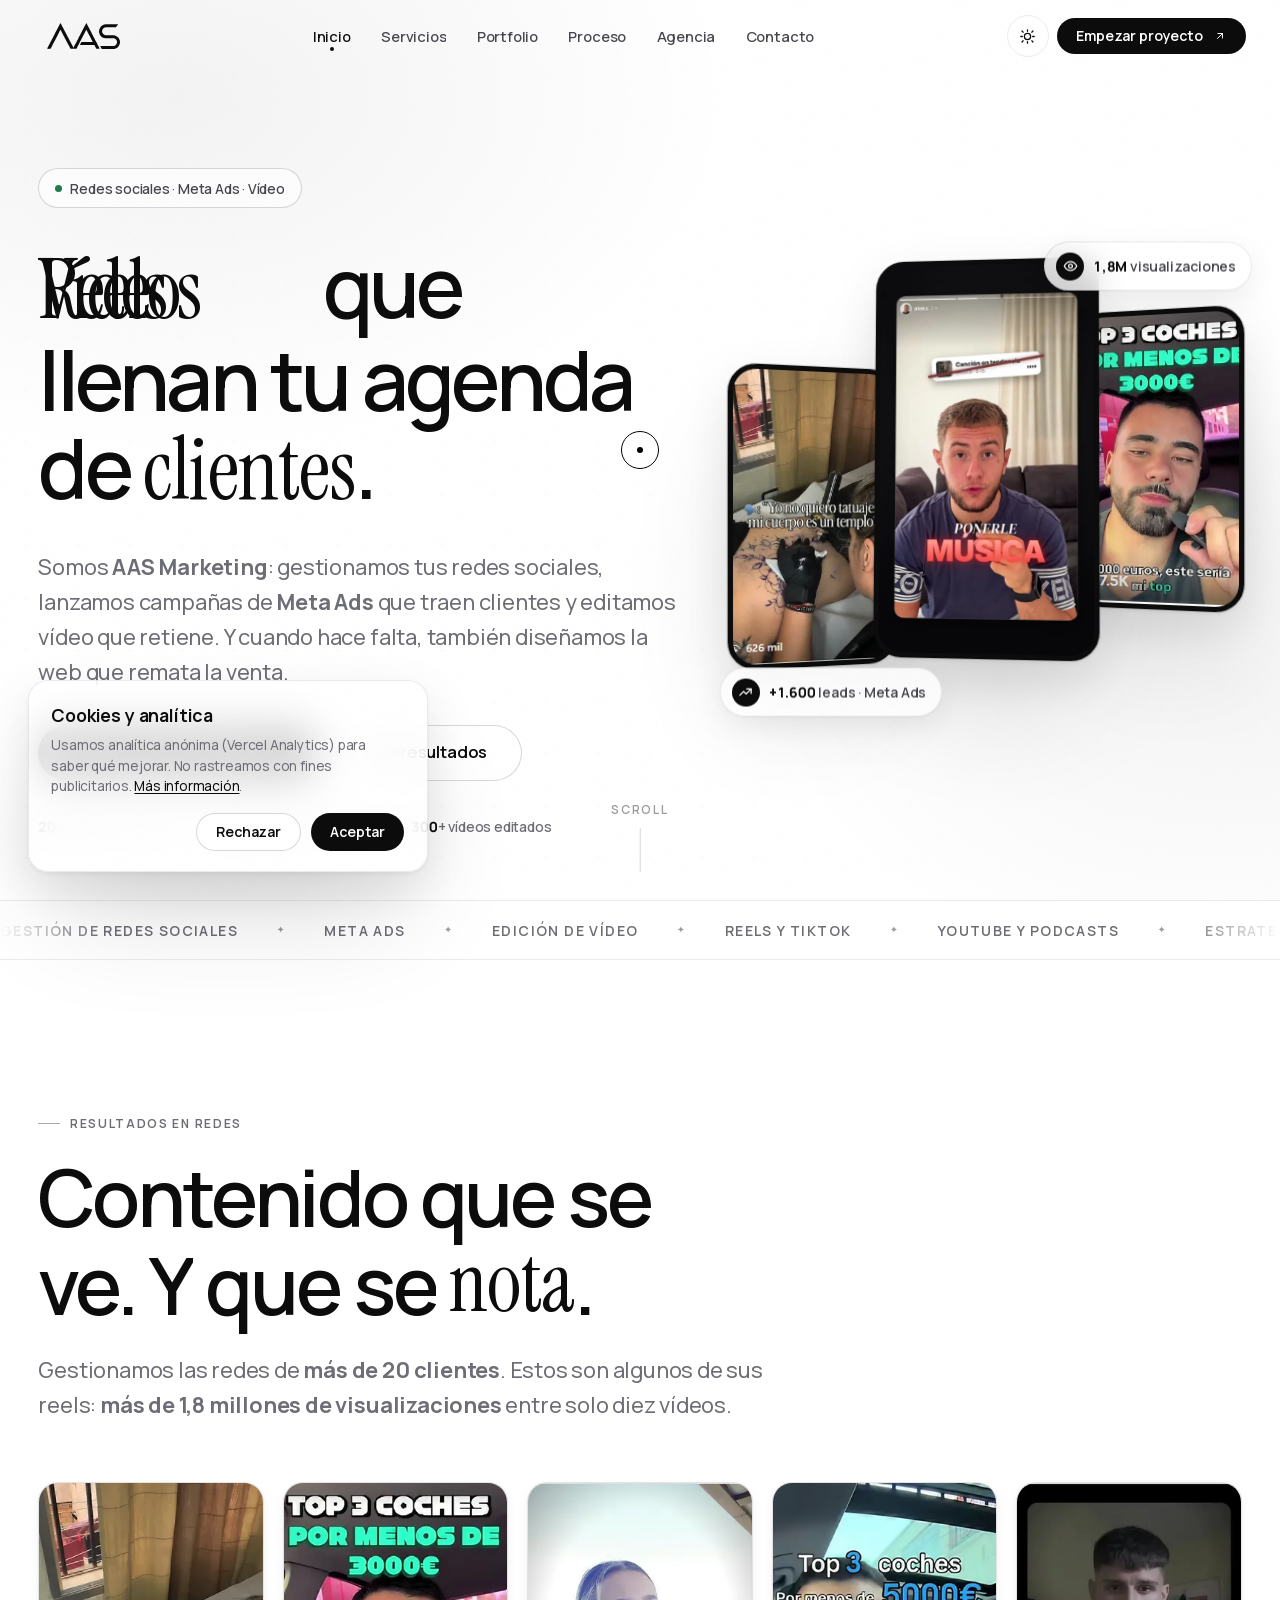
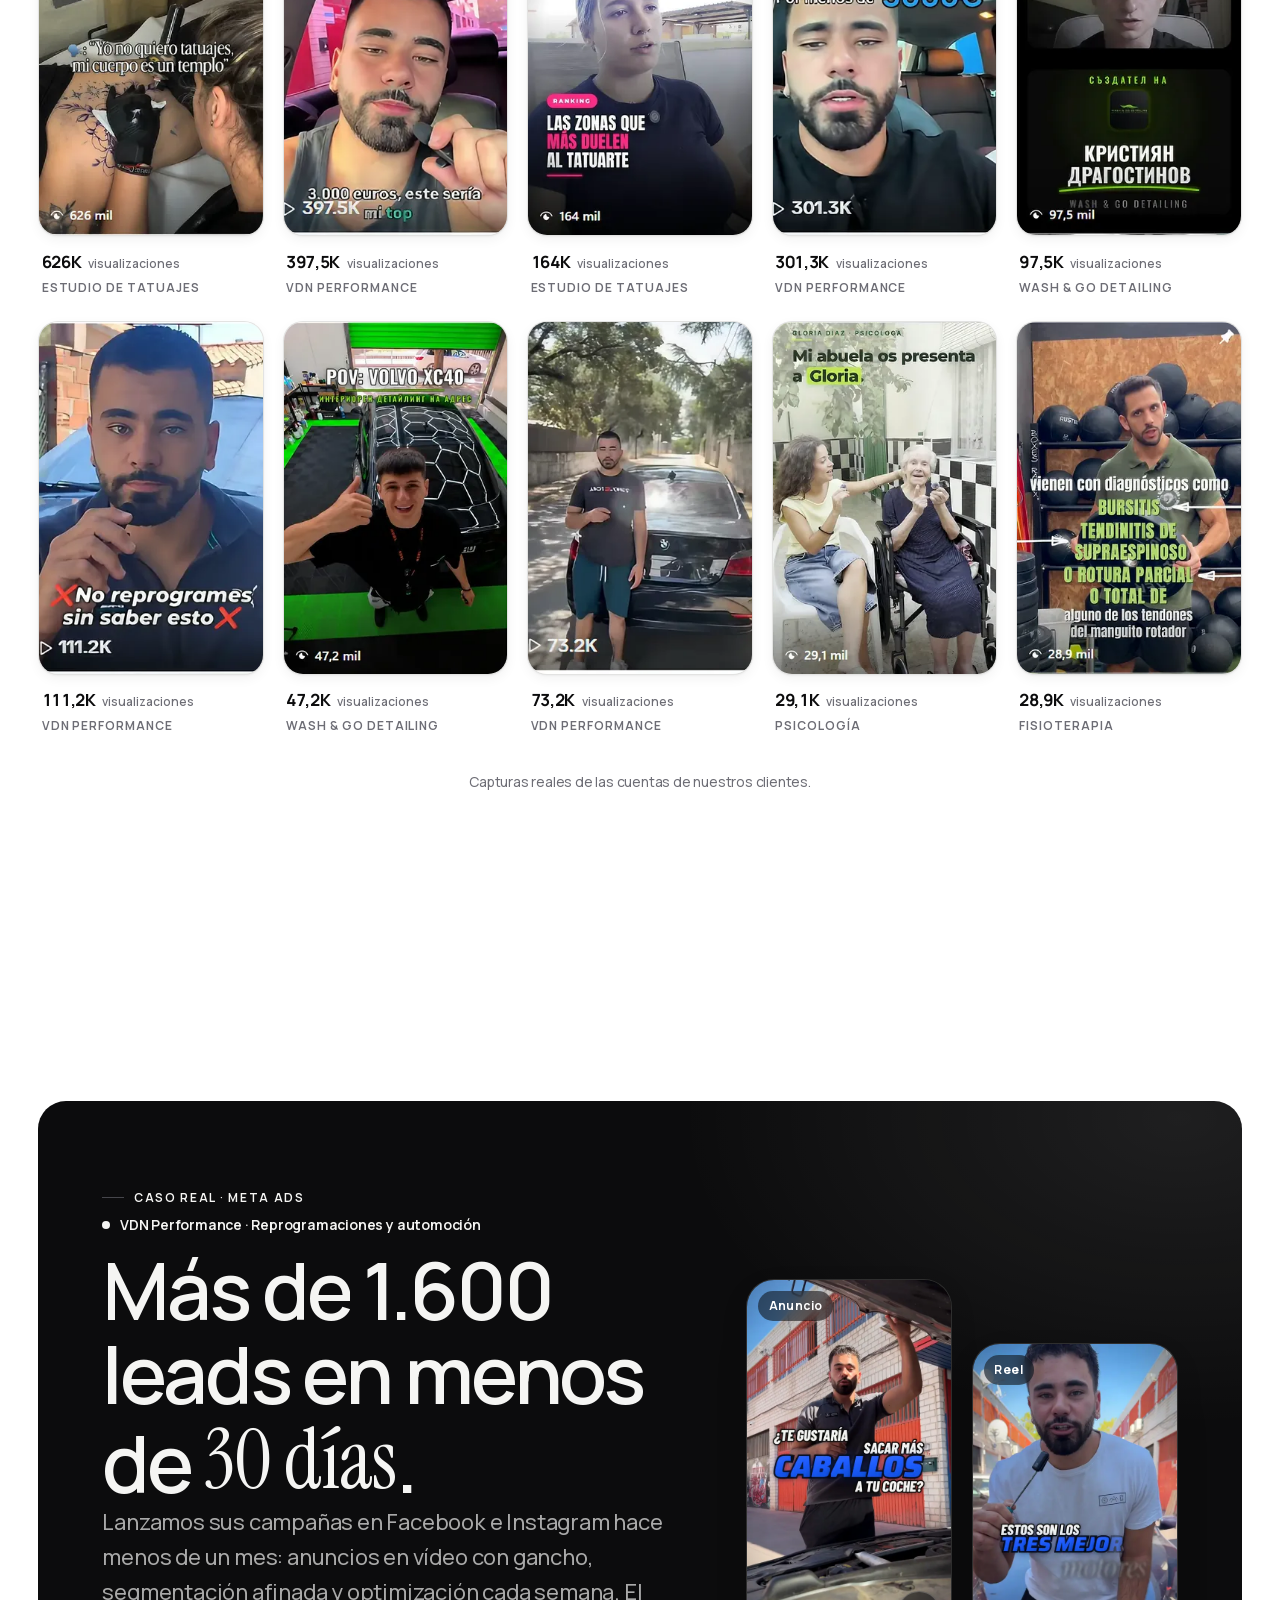
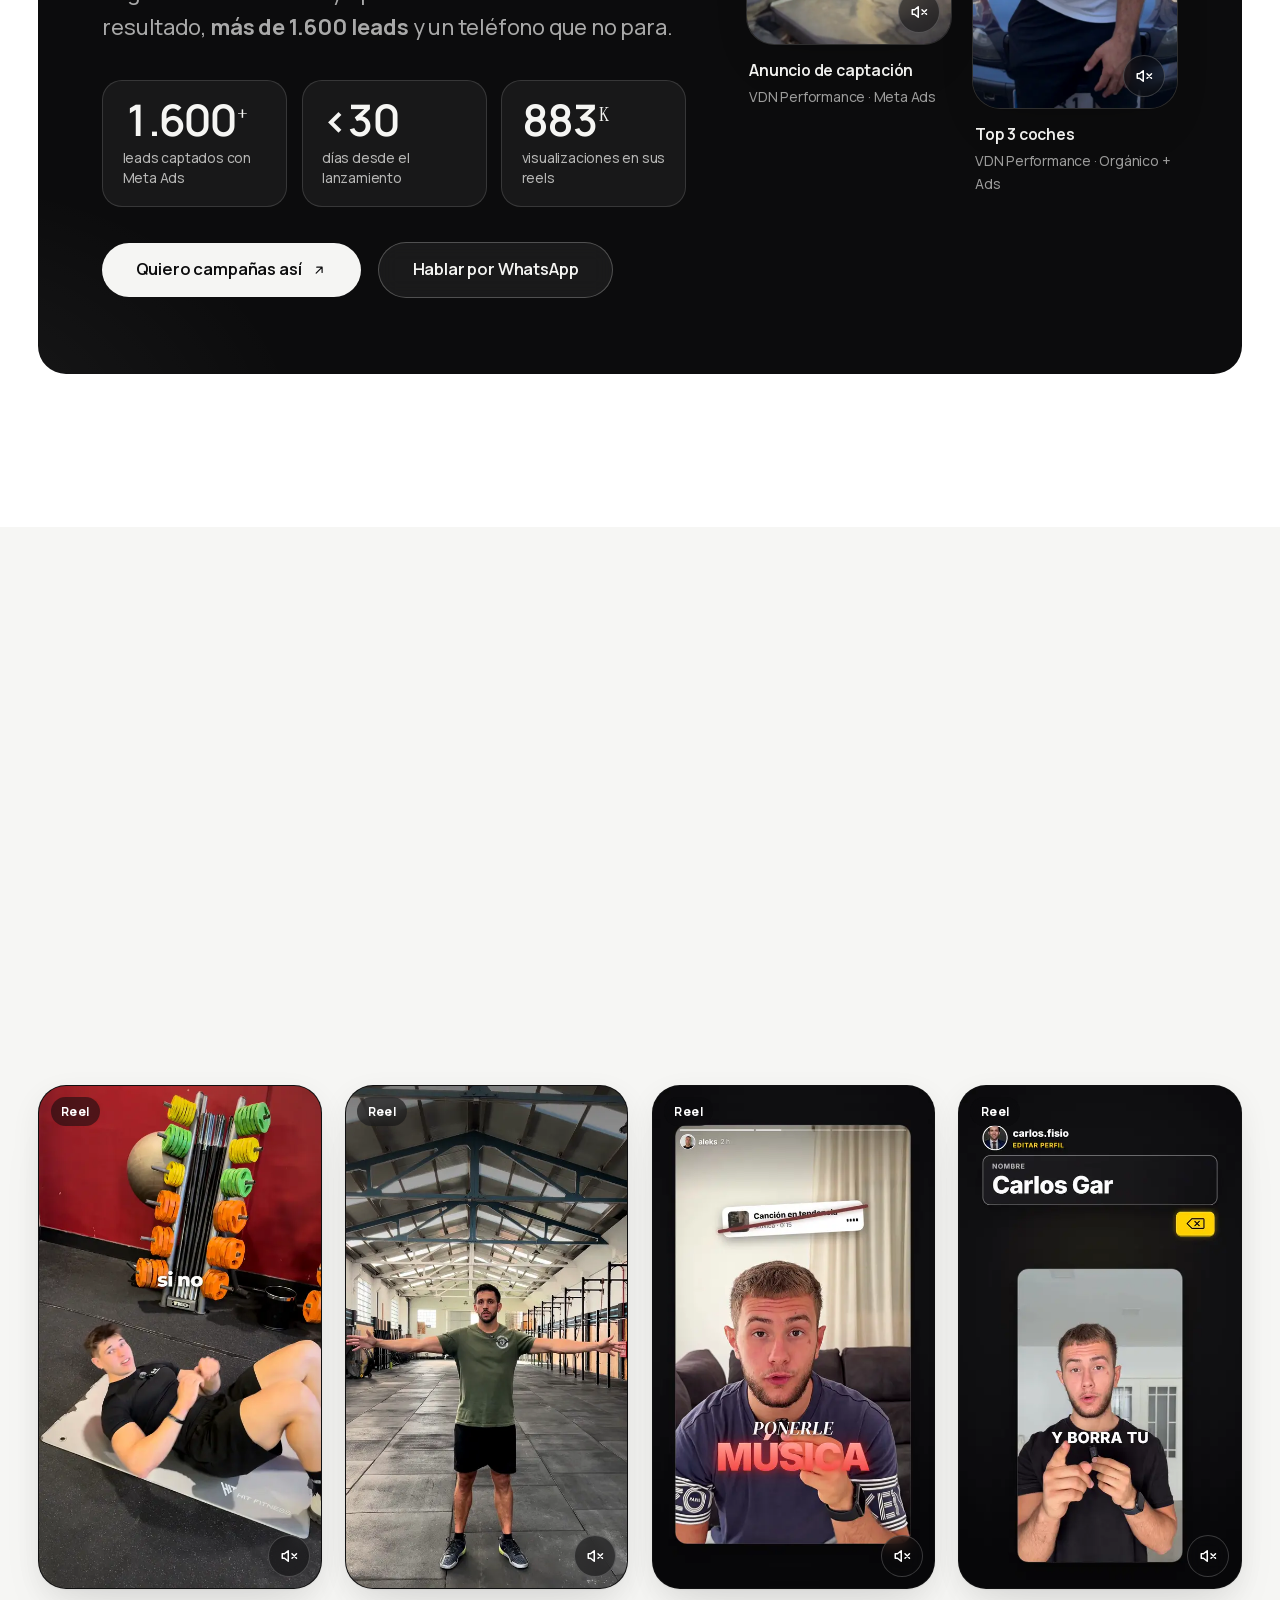
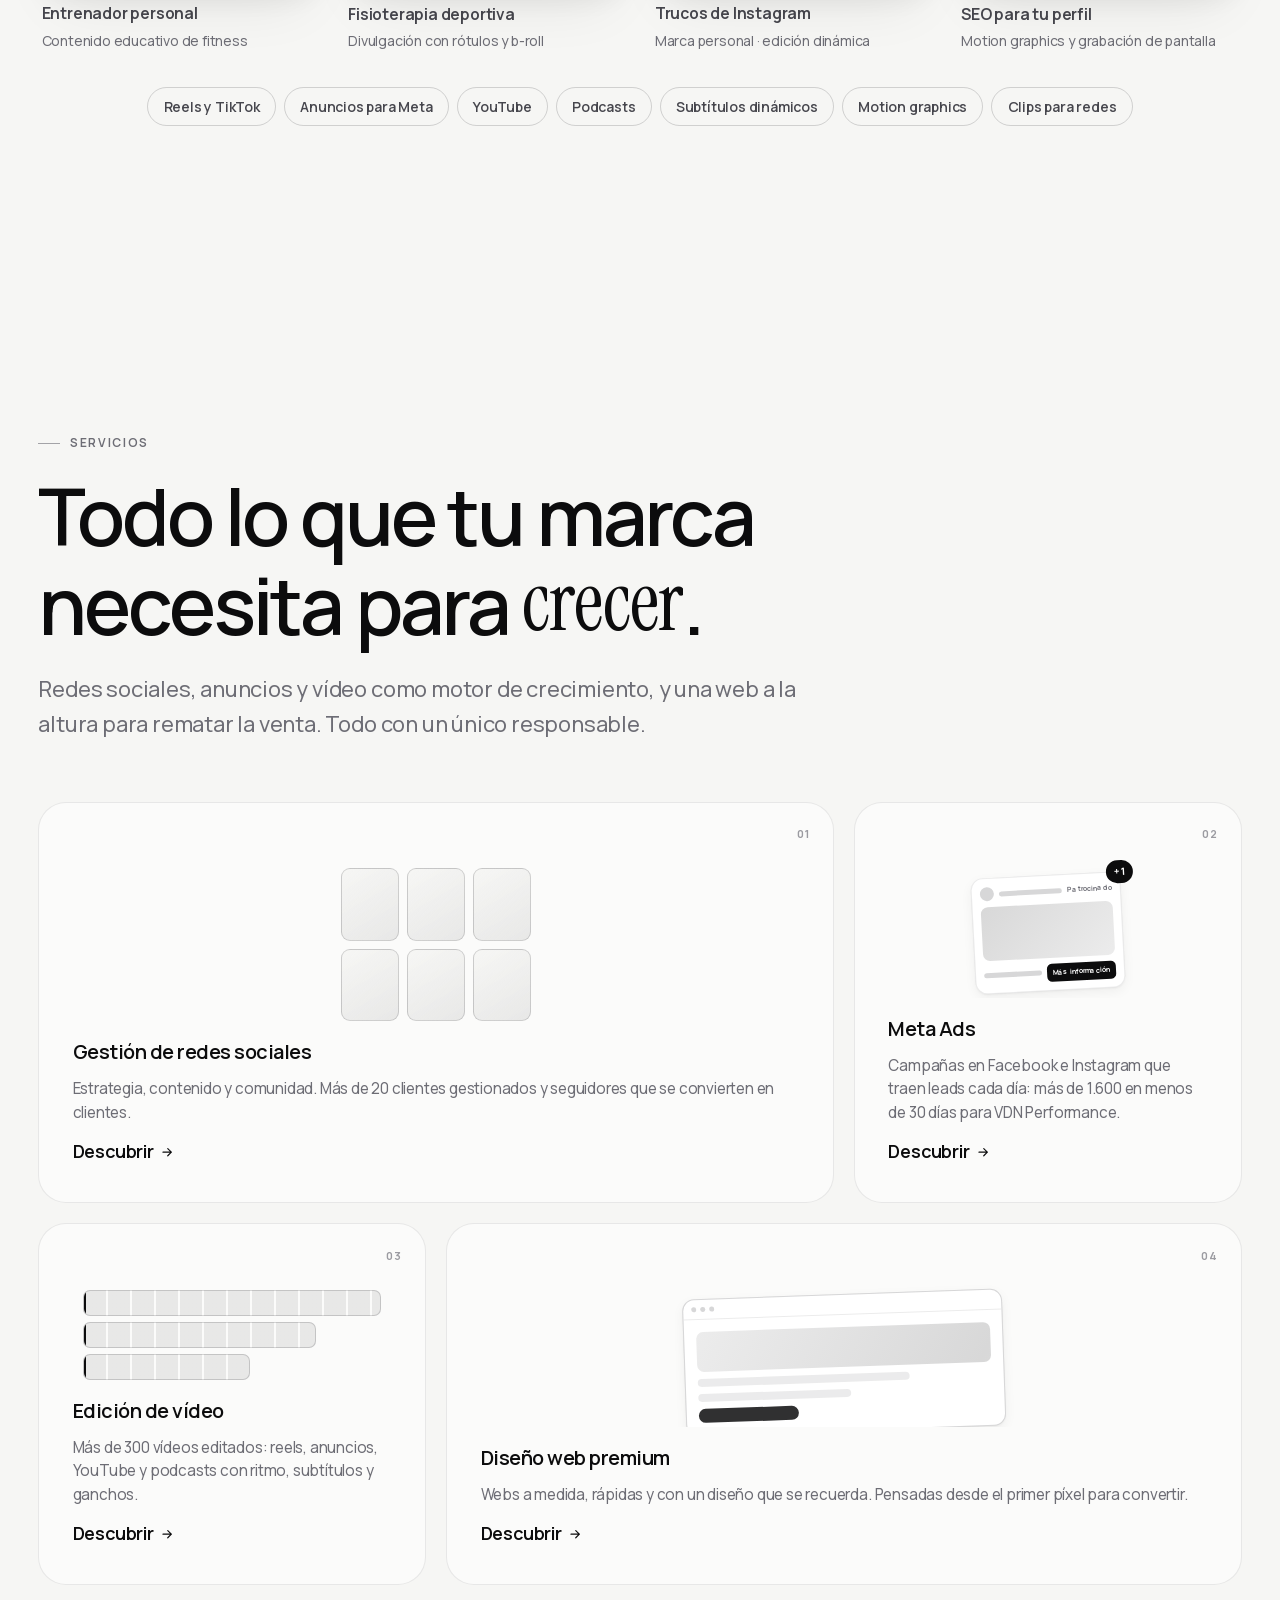
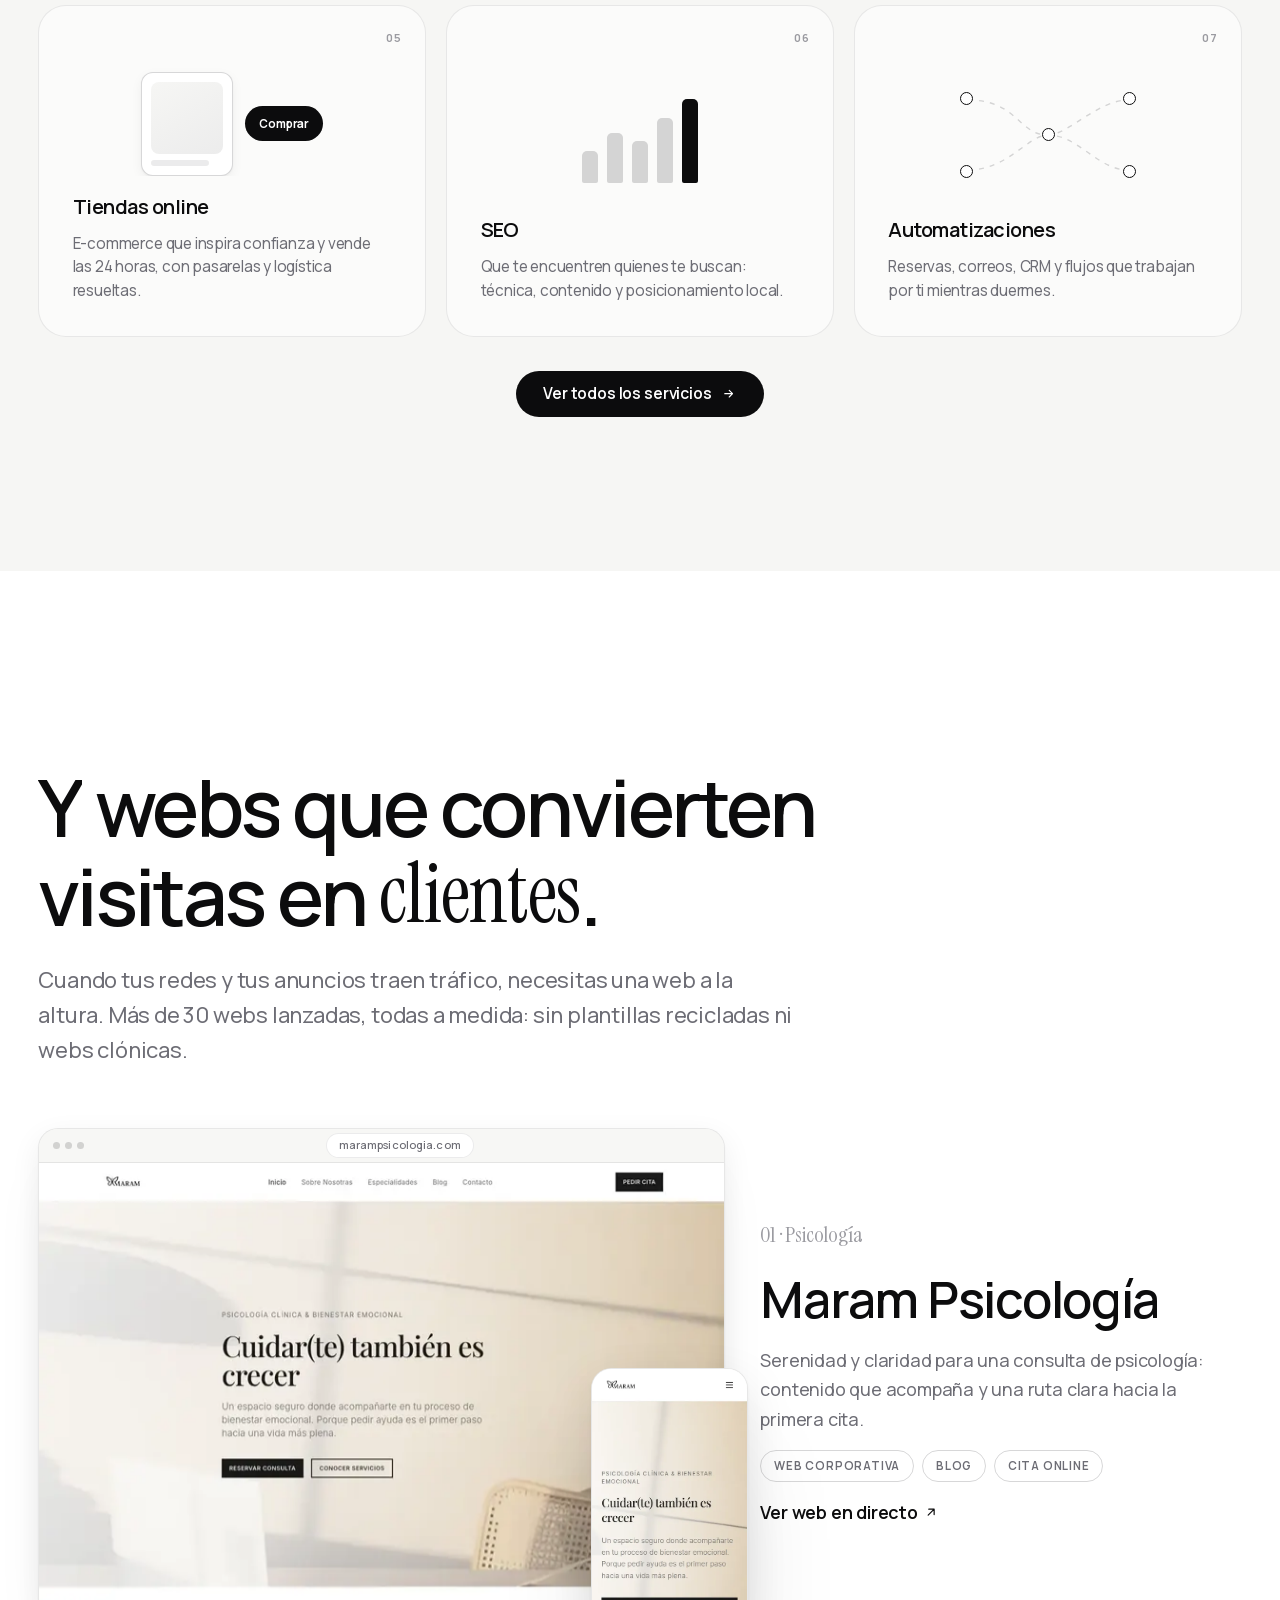
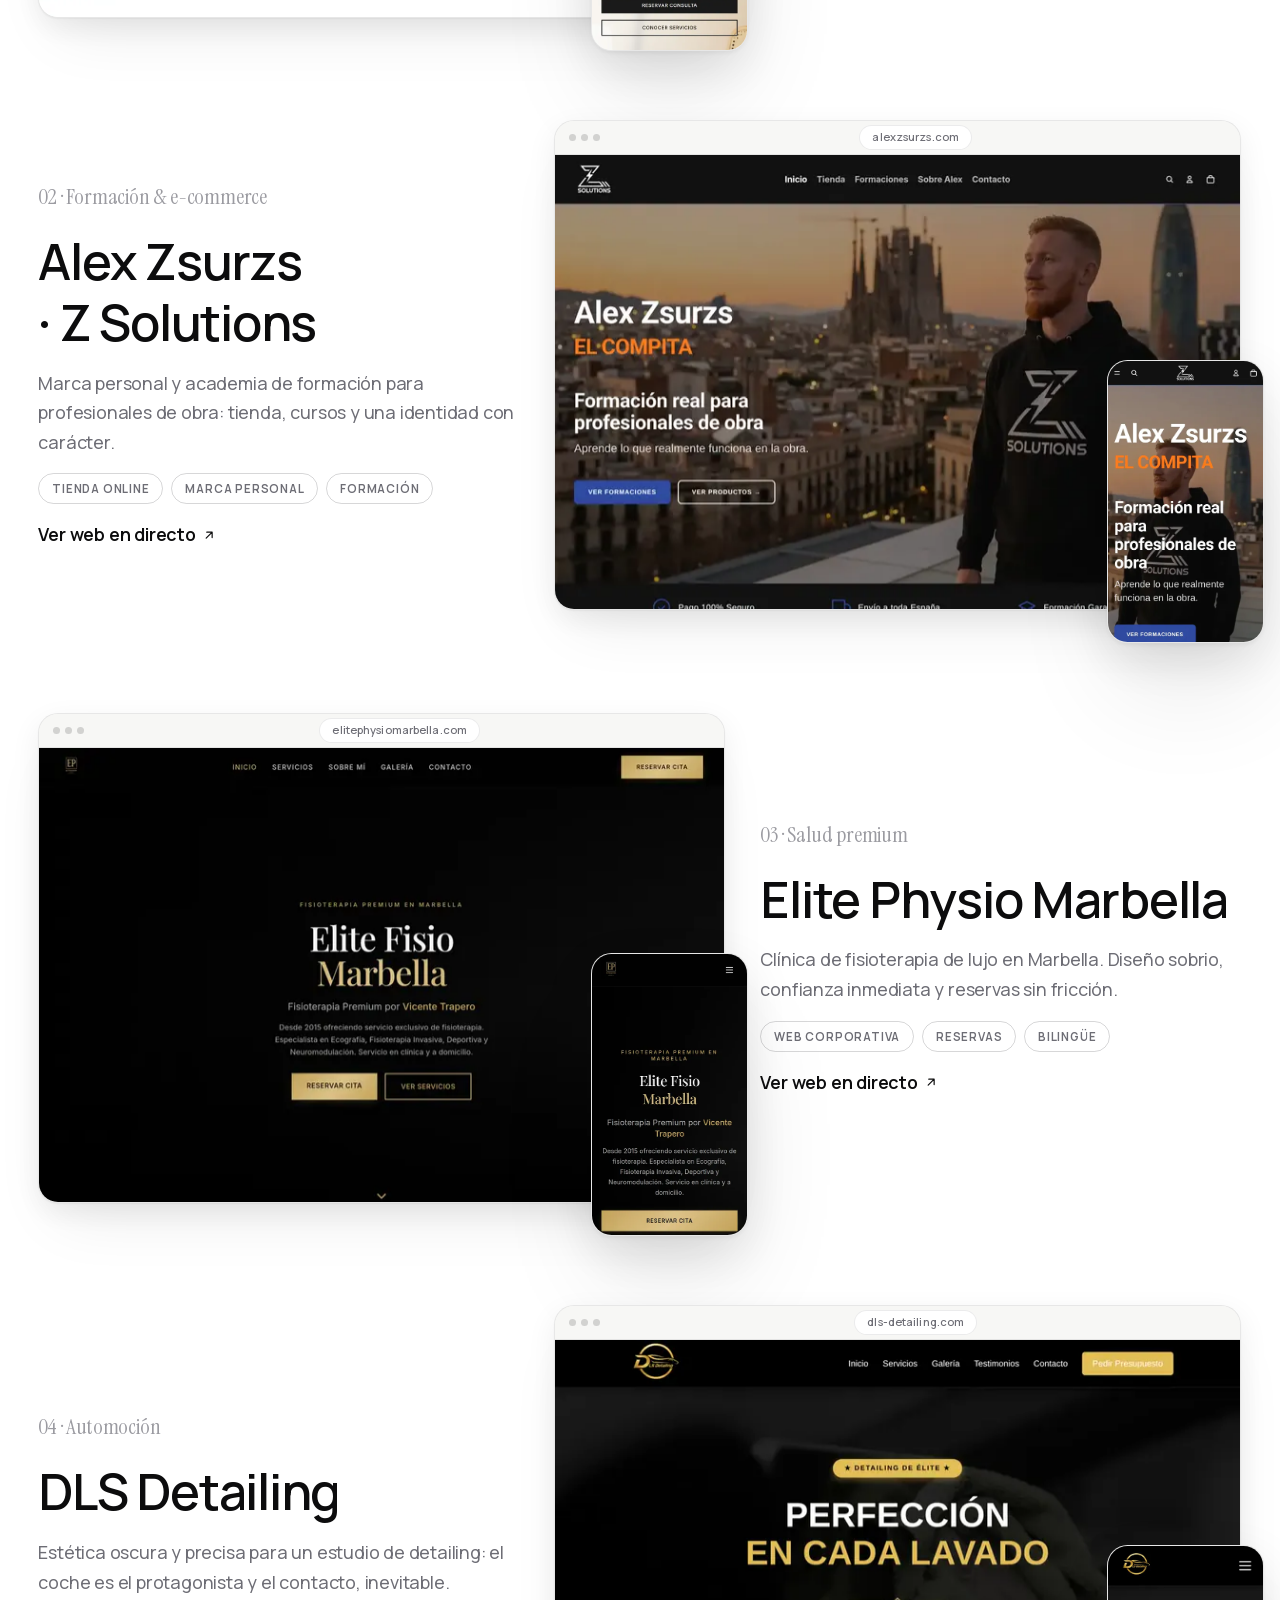
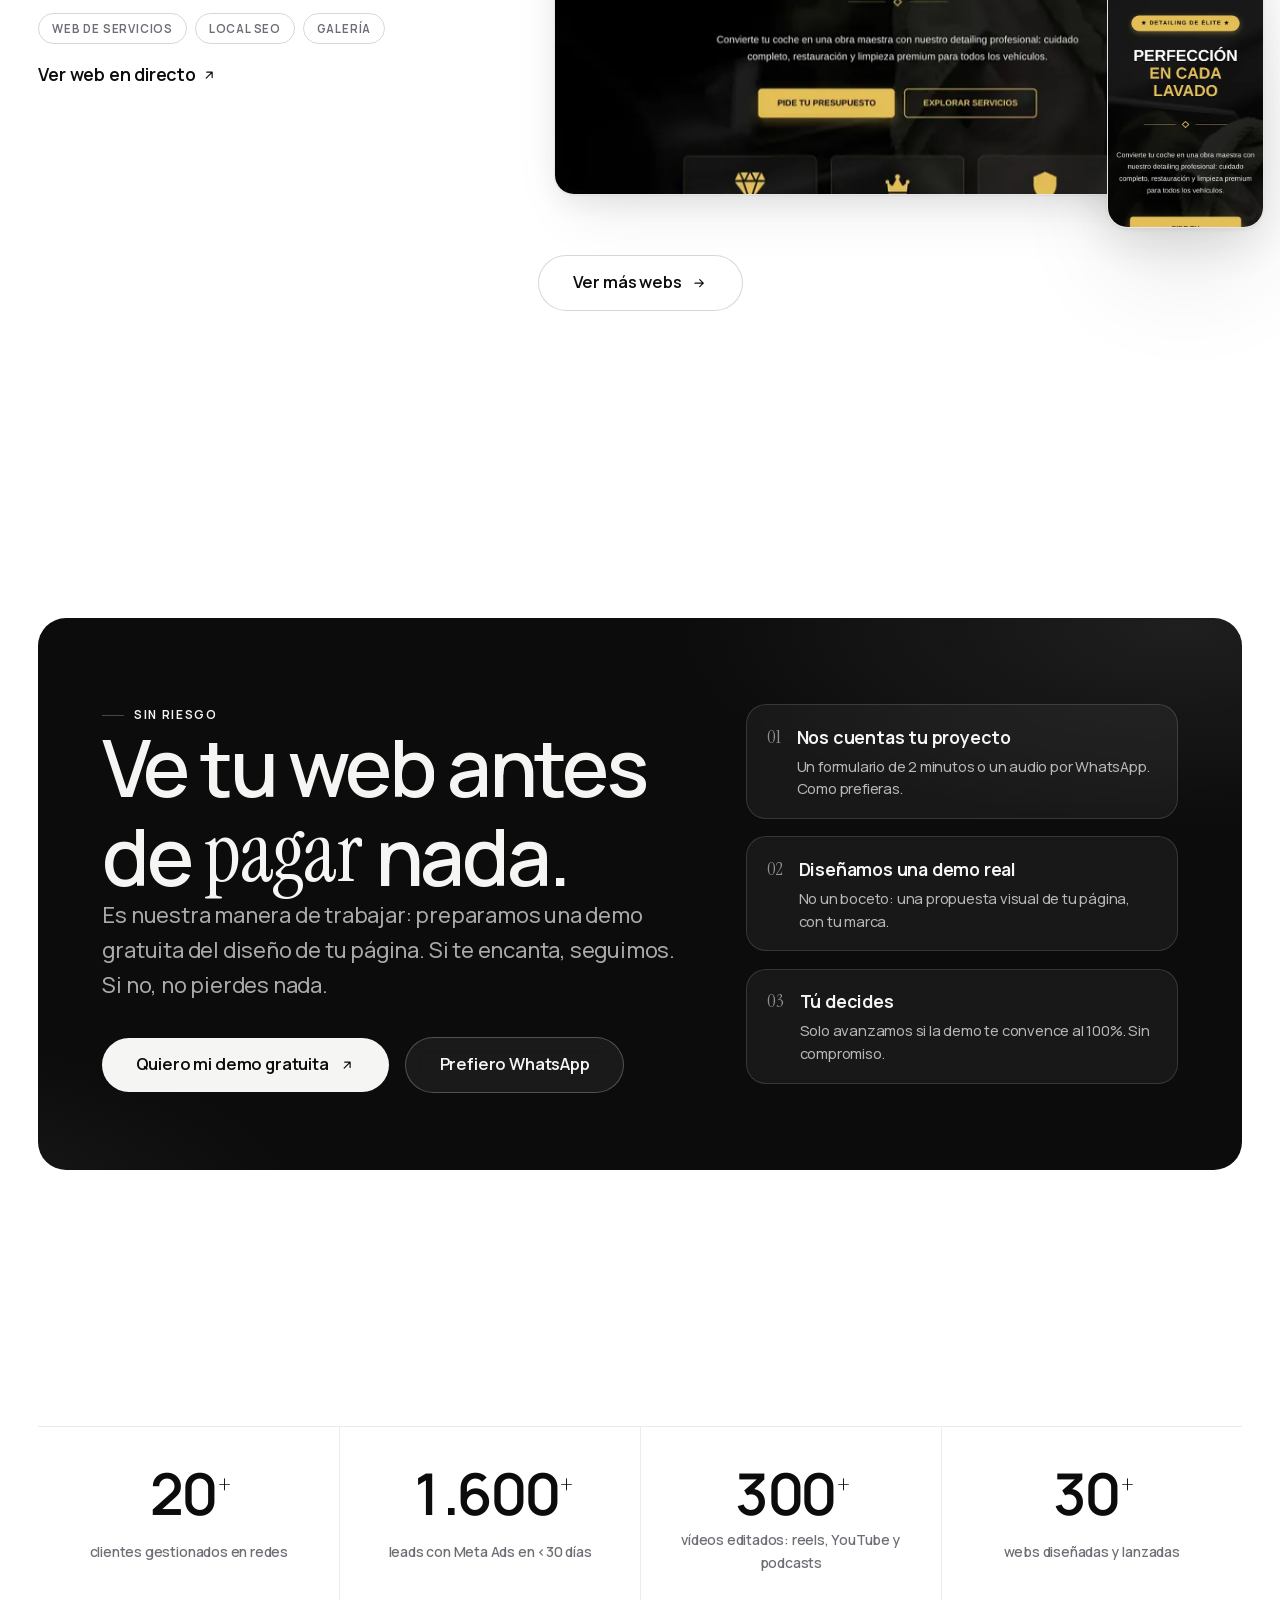
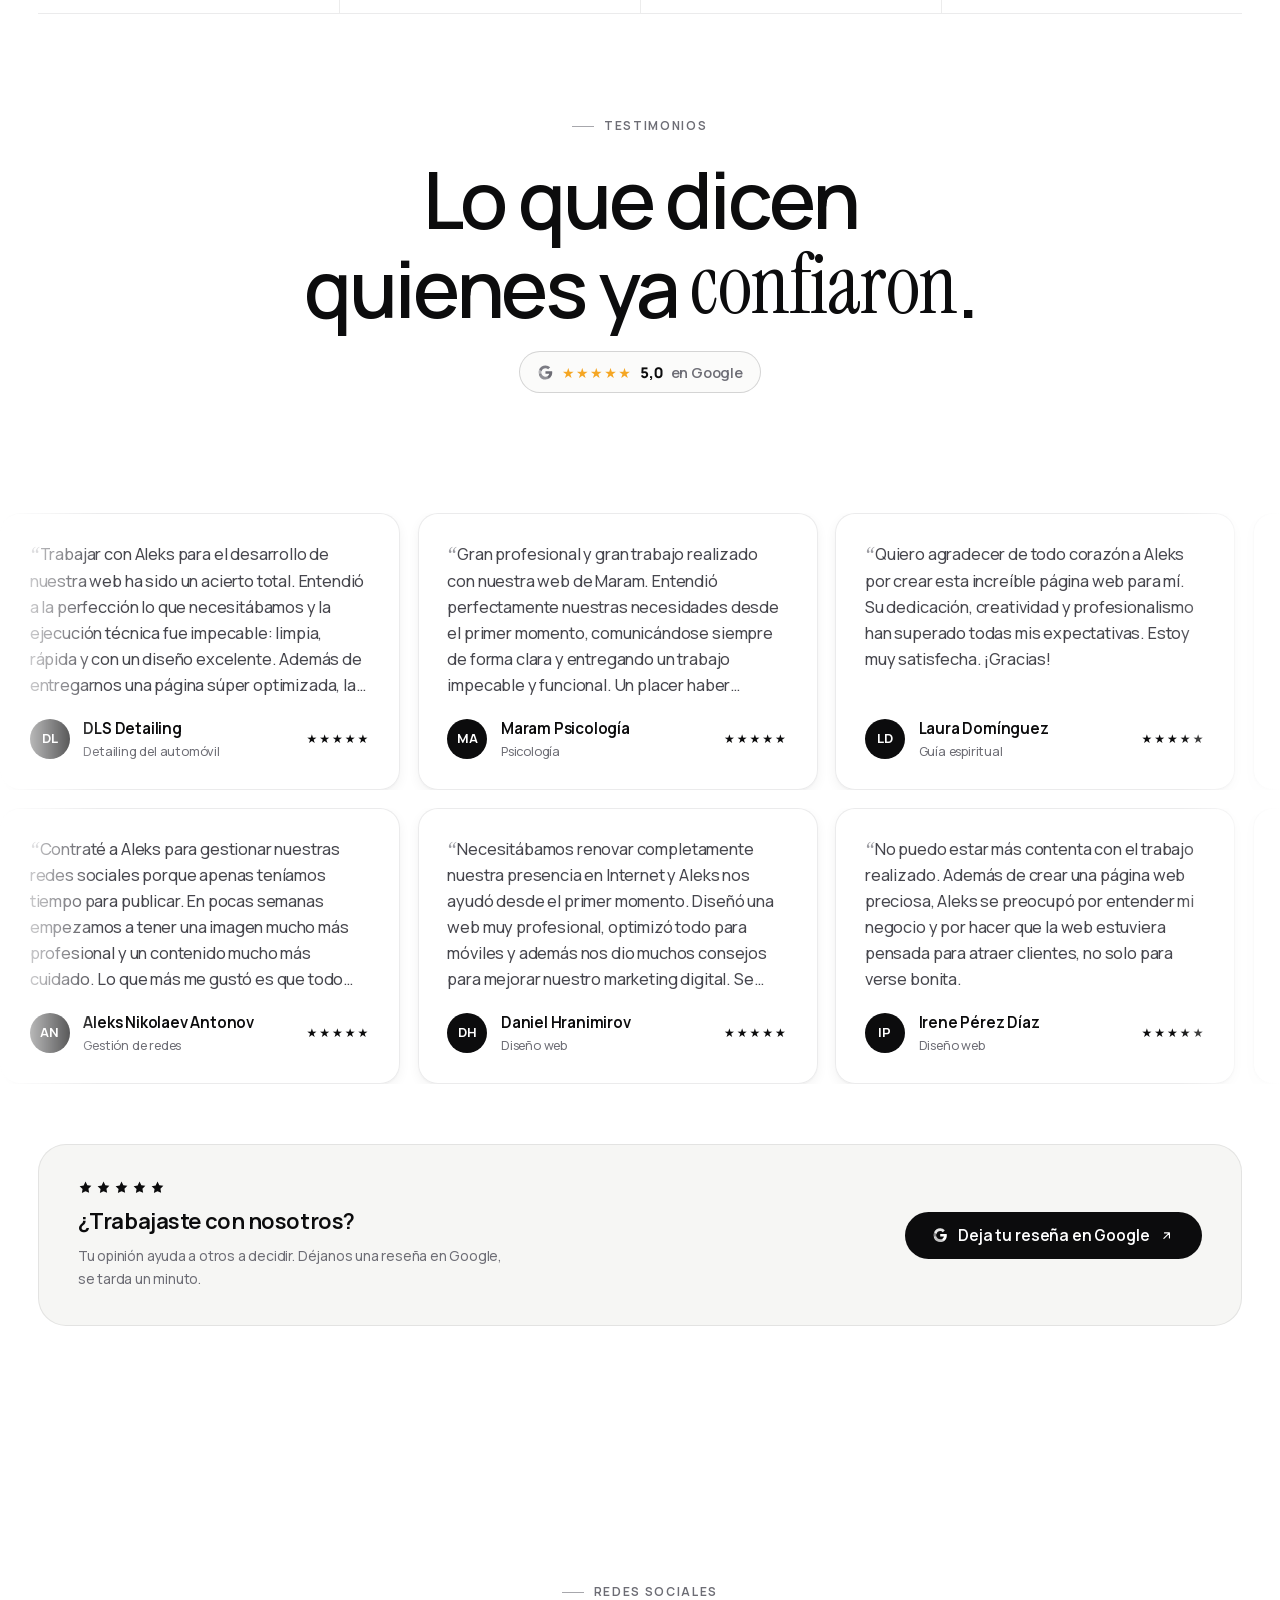
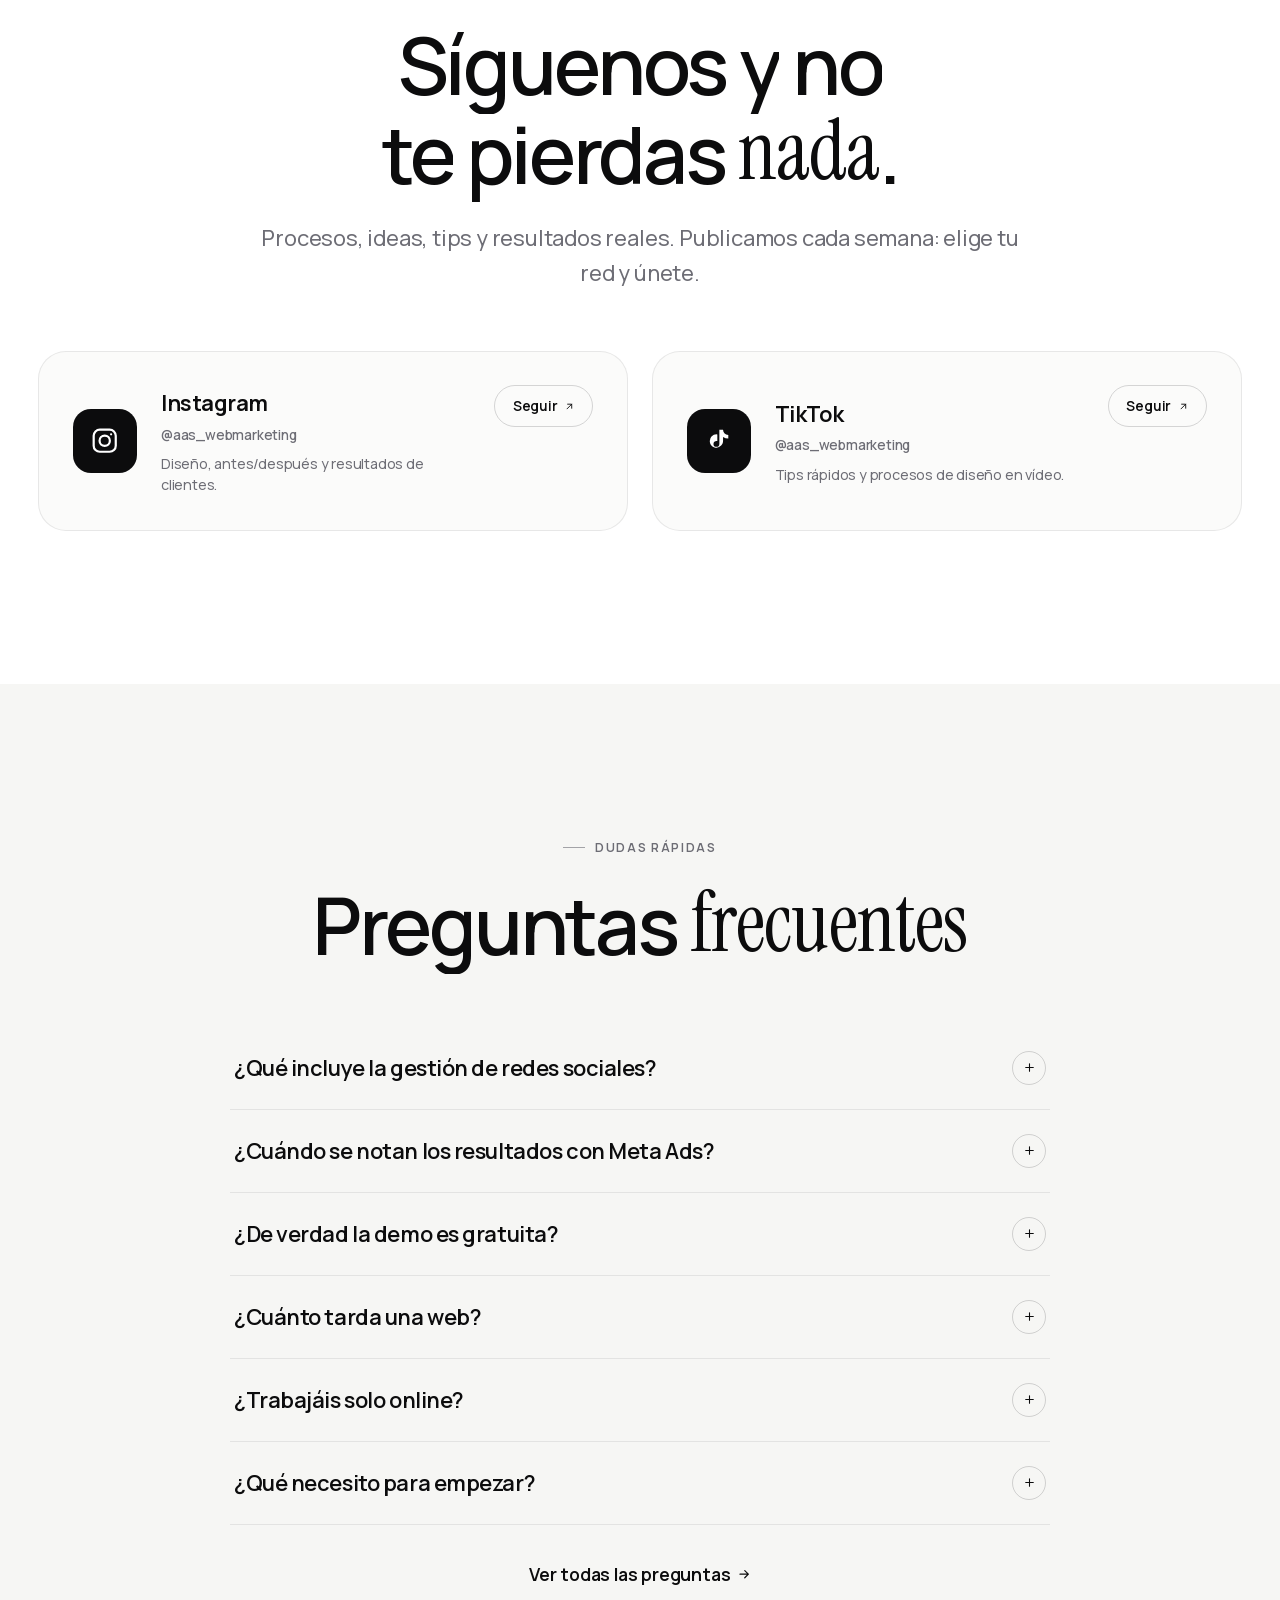
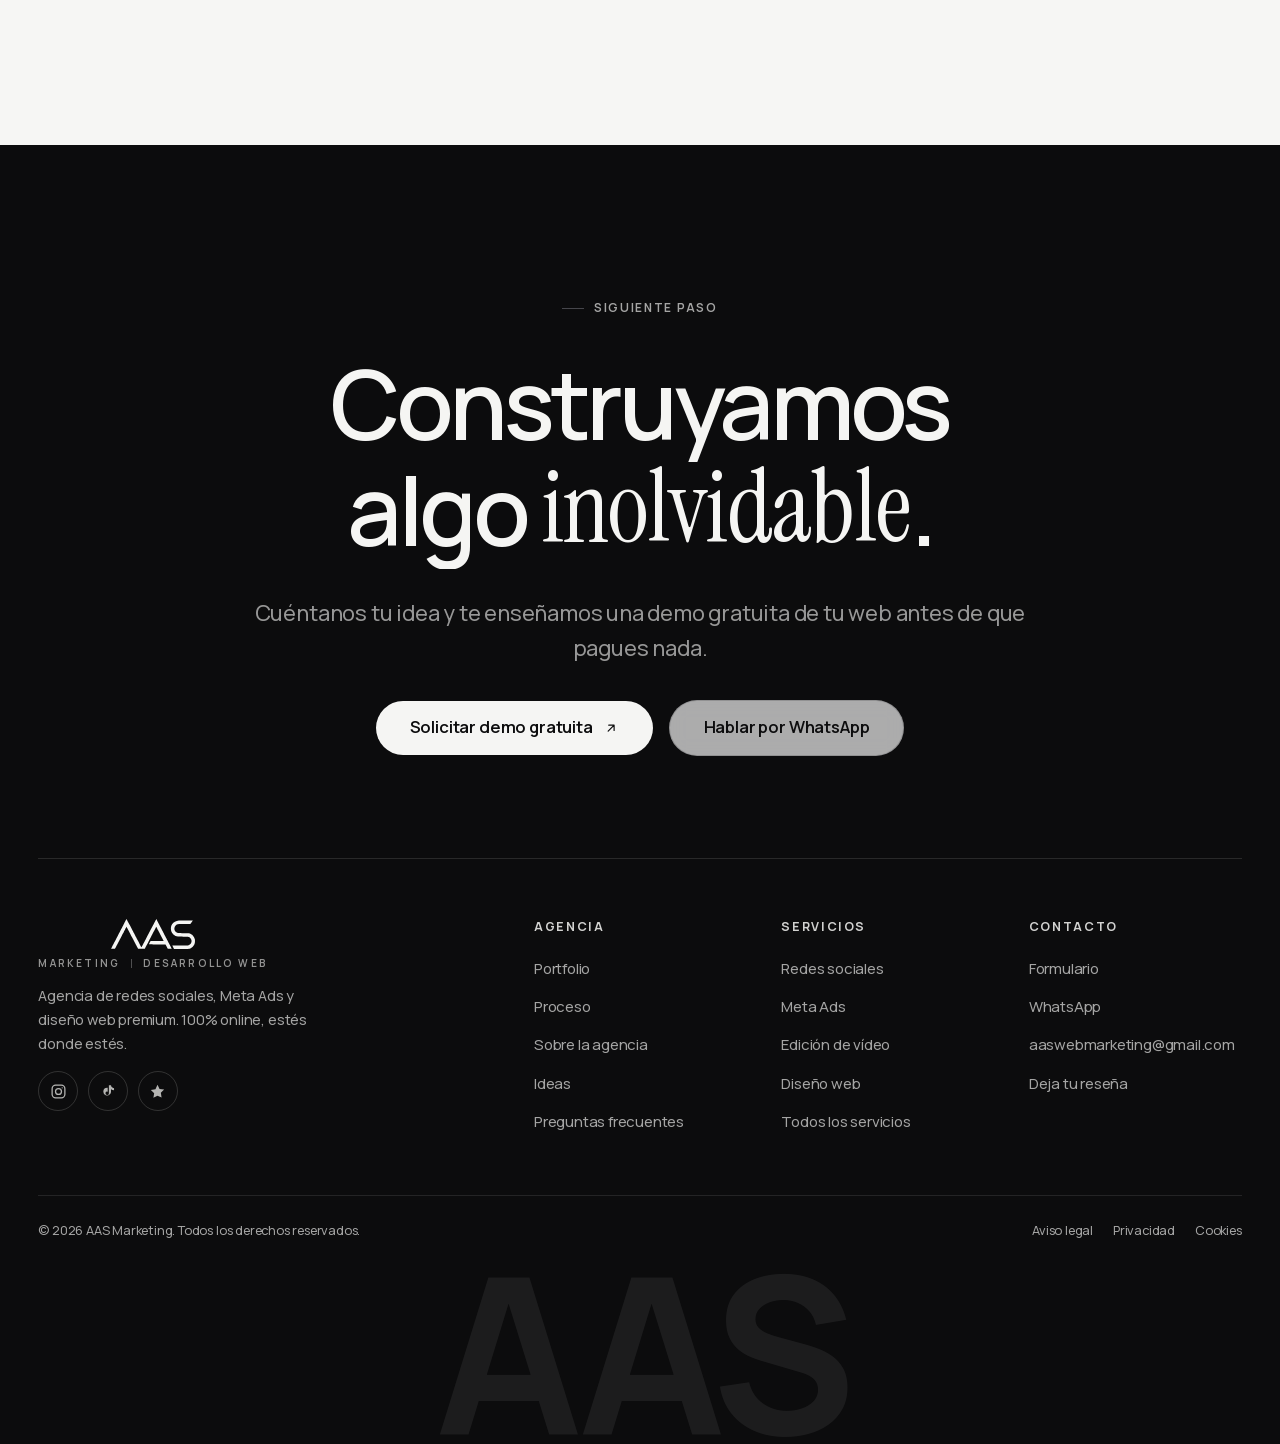
==== commit 39e61eb6: "Rendimiento: sin intro, JS/CSS empaquetados y capturas mejoradas con IA - Elimina el loader de partí" ====
--- a/index.html
+++ b/index.html
@@ -30,6 +30,7 @@
   <link rel="icon" type="image/png" sizes="192x192" href="./assets/img/android-chrome-192x192.png">
   <link rel="apple-touch-icon" href="./assets/img/apple-touch-icon.png">
   <link rel="manifest" href="./site.webmanifest">
+  <link rel="preload" as="image" href="./assets/video/reel-instagram-musica.webp" fetchpriority="high">
   <link rel="preload" href="./assets/fonts/manrope-var-latin.woff2" as="font" type="font/woff2" crossorigin>
   <link rel="preload" href="./assets/fonts/instrument-serif-italic-latin.woff2" as="font" type="font/woff2" crossorigin>
   <script>
@@ -45,18 +46,11 @@
       } catch (e) {}
     })();
   </script>
-  <link rel="stylesheet" href="./assets/css/main.css?v=8ce97c67">
-  <script type="module" src="./assets/js/main.js?v=3df3f9ae"></script>
+  <link rel="stylesheet" href="./assets/css/main.css?v=83e70c1f">
+  <script type="module" src="./assets/js/main.js?v=f8a43c78"></script>
   <script type="application/ld+json">{"@context":"https://schema.org","@graph":[{"@type":"WebSite","@id":"https://www.aasmarketing.com/#web","url":"https://www.aasmarketing.com/","name":"AAS Marketing · Redes sociales, Meta Ads y diseño web","inLanguage":"es","publisher":{"@id":"https://www.aasmarketing.com/#org"}},{"@type":"ProfessionalService","@id":"https://www.aasmarketing.com/#org","name":"AAS Marketing","alternateName":"AAS Marketing · Desarrollo Web","description":"Agencia de marketing digital especializada en gestión de redes sociales, campañas de Meta Ads y edición de vídeo, y en diseño web premium, tiendas online, SEO y automatizaciones.","slogan":"Marketing · Desarrollo Web","url":"https://www.aasmarketing.com","email":"aaswebmarketing@gmail.com","telephone":"+34 695 850 590","logo":"https://www.aasmarketing.com/assets/img/logo-aas.svg","image":"https://www.aasmarketing.com/assets/img/og.jpg","priceRange":"$$","areaServed":"España y trabajo remoto internacional","serviceType":["Gestión de redes sociales","Meta Ads","Edición de vídeo","Diseño web","Tiendas online","Landing pages","SEO","Branding","Automatizaciones"],"sameAs":["https://www.instagram.com/aas_webmarketing/"]}]}</script>
 </head>
 <body>
-  <div class="loader" aria-hidden="true">
-    <canvas class="loader-canvas"></canvas>
-    <div class="loader-ui">
-      <p class="loader-count"><span class="lbl">cargando</span> <b>00</b> %</p>
-      <div class="loader-bar"><i></i></div>
-    </div>
-  </div>
   <a class="skip-link" href="#contenido">Saltar al contenido</a>
   <header class="nav">
     <div class="nav-inner">
@@ -101,19 +95,19 @@
       <canvas class="hero-canvas" aria-hidden="true"></canvas>
       <div class="hero-inner">
         <div class="hero-copy">
-          <p class="pill" data-reveal><span class="dot" aria-hidden="true"></span> Redes sociales · Meta Ads · Vídeo</p>
-          <h1 data-split aria-label="Redes sociales y anuncios que llenan tu agenda de clientes."><span class="rotator" aria-hidden="true" data-words="Reels,Anuncios,Vídeos,Campañas">Reels</span> que llenan tu agenda de <em class="accent">clientes</em>.</h1>
-          <p class="lead hero-sub" data-reveal style="--rd:.15s">Somos <strong>AAS Marketing</strong>: gestionamos tus redes sociales, lanzamos campañas de <strong>Meta Ads</strong> que traen clientes y editamos vídeo que retiene. Y cuando hace falta, también diseñamos la web que remata la venta.</p>
-          <div class="hero-cta" data-reveal-group>
+          <p class="pill"><span class="dot" aria-hidden="true"></span> Redes sociales · Meta Ads · Vídeo</p>
+          <h1 aria-label="Redes sociales y anuncios que llenan tu agenda de clientes."><span class="rotator" aria-hidden="true" data-words="Reels,Anuncios,Vídeos,Campañas">Reels</span> que llenan tu agenda de <em class="accent">clientes</em>.</h1>
+          <p class="lead hero-sub">Somos <strong>AAS Marketing</strong>: gestionamos tus redes sociales, lanzamos campañas de <strong>Meta Ads</strong> que traen clientes y editamos vídeo que retiene. Y cuando hace falta, también diseñamos la web que remata la venta.</p>
+          <div class="hero-cta"-group>
             <a class="btn btn-l" href="./contacto/">Quiero crecer en redes <span class="arr"><svg width="24" height="24" viewBox="0 0 24 24" fill="none" stroke="currentColor" stroke-width="2" stroke-linecap="round" stroke-linejoin="round" aria-hidden="true"><path d="M7 17 17 7M8 7h9v9"/></svg></span></a>
             <a class="btn btn-ghost btn-l" href="#resultados">Ver resultados</a>
           </div>
-          <p class="hero-proof" data-reveal style="--rd:.3s"><span><b data-count-to="20">0</b>+ clientes en redes</span><span><b data-count-to="1600">0</b>+ leads con Meta Ads</span><span><b data-count-to="300">0</b>+ vídeos editados</span></p>
+          <p class="hero-proof"><span><b>20</b>+ clientes en redes</span><span><b>1.600</b>+ leads con Meta Ads</span><span><b>300</b>+ vídeos editados</span></p>
         </div>
         <div class="hero-stage is-reels" aria-hidden="true" data-parallax="0.08">
-          <div class="phone phone-l" data-tilt="8"><img src="./assets/img/results/tatuajes-templo.webp" alt="" width="280" height="440" decoding="async"></div>
-          <div class="phone phone-r" data-tilt="8"><img src="./assets/img/results/vdn-top-coches-3000.webp" alt="" width="280" height="440" decoding="async"></div>
-          <div class="phone phone-main" data-tilt="6"><video data-reel src="./assets/video/reel-entrenador.mp4" poster="./assets/video/reel-entrenador.webp" muted loop playsinline preload="none" width="540" height="960" data-cursor-label="Sonido ♪"></video></div>
+          <div class="phone phone-l" data-tilt="8"><img src="./assets/img/results/tatuajes-templo.webp" srcset="./assets/img/results/tatuajes-templo-300.webp 300w, ./assets/img/results/tatuajes-templo.webp 560w" sizes="(max-width: 1024px) 150px, 190px" alt="" width="560" height="880" decoding="async"></div>
+          <div class="phone phone-r" data-tilt="8"><img src="./assets/img/results/vdn-top-coches-3000.webp" srcset="./assets/img/results/vdn-top-coches-3000-300.webp 300w, ./assets/img/results/vdn-top-coches-3000.webp 560w" sizes="(max-width: 1024px) 150px, 190px" alt="" width="560" height="880" decoding="async"></div>
+          <div class="phone phone-main" data-tilt="6"><video data-reel poster="./assets/video/reel-instagram-musica.webp" muted loop playsinline preload="none" width="540" height="960" data-cursor-label="Sonido ♪"><source src="./assets/video/reel-instagram-musica.mp4" type="video/mp4"></video></div>
           <span class="hero-chip chip-leads"><span class="ico"><svg width="24" height="24" viewBox="0 0 24 24" fill="none" stroke="currentColor" stroke-width="2" stroke-linecap="round" stroke-linejoin="round" aria-hidden="true"><path d="m3 17 6-6 4 4 8-8"/><path d="M14 7h7v7"/></svg></span><span><b>+1.600</b> leads · Meta Ads</span></span>
           <span class="hero-chip chip-views"><span class="ico"><svg width="24" height="24" viewBox="0 0 24 24" fill="none" stroke="currentColor" stroke-width="2" stroke-linecap="round" stroke-linejoin="round" aria-hidden="true"><path d="M2 12s3.6-7 10-7 10 7 10 7-3.6 7-10 7S2 12 2 12Z"/><circle cx="12" cy="12" r="3"/></svg></span><span><b>1,8M</b> visualizaciones</span></span>
         </div>
@@ -133,43 +127,43 @@
         </div>
         <div class="results-grid" data-reveal-group>
           <figure class="result-card">
-            <div class="rc-media"><img src="./assets/img/results/tatuajes-templo.webp" alt="Reel de un estudio de tatuajes, con 626 mil visualizaciones" width="280" height="440" loading="lazy" decoding="async"></div>
+            <div class="rc-media"><img src="./assets/img/results/tatuajes-templo.webp" srcset="./assets/img/results/tatuajes-templo-300.webp 300w, ./assets/img/results/tatuajes-templo.webp 560w" sizes="(max-width: 640px) 44vw, (max-width: 1024px) 30vw, 250px" alt="Reel de un estudio de tatuajes, con 626 mil visualizaciones" width="560" height="880" loading="lazy" decoding="async"></div>
             <figcaption><b class="rc-views">626K <small>visualizaciones</small></b><span class="rc-who">Estudio de tatuajes</span></figcaption>
           </figure>
           <figure class="result-card">
-            <div class="rc-media"><img src="./assets/img/results/vdn-top-coches-3000.webp" alt="Reel “Top 3 coches por menos de 3.000 €” de VDN Performance, con 397,5 mil visualizaciones" width="280" height="440" loading="lazy" decoding="async"></div>
+            <div class="rc-media"><img src="./assets/img/results/vdn-top-coches-3000.webp" srcset="./assets/img/results/vdn-top-coches-3000-300.webp 300w, ./assets/img/results/vdn-top-coches-3000.webp 560w" sizes="(max-width: 640px) 44vw, (max-width: 1024px) 30vw, 250px" alt="Reel “Top 3 coches por menos de 3.000 €” de VDN Performance, con 397,5 mil visualizaciones" width="560" height="880" loading="lazy" decoding="async"></div>
             <figcaption><b class="rc-views">397,5K <small>visualizaciones</small></b><span class="rc-who">VDN Performance</span></figcaption>
           </figure>
           <figure class="result-card">
-            <div class="rc-media"><img src="./assets/img/results/tatuajes-zonas.webp" alt="Reel “Las zonas que más duelen al tatuarte”, con 164 mil visualizaciones" width="280" height="440" loading="lazy" decoding="async"></div>
+            <div class="rc-media"><img src="./assets/img/results/tatuajes-zonas.webp" srcset="./assets/img/results/tatuajes-zonas-300.webp 300w, ./assets/img/results/tatuajes-zonas.webp 560w" sizes="(max-width: 640px) 44vw, (max-width: 1024px) 30vw, 250px" alt="Reel “Las zonas que más duelen al tatuarte”, con 164 mil visualizaciones" width="560" height="880" loading="lazy" decoding="async"></div>
             <figcaption><b class="rc-views">164K <small>visualizaciones</small></b><span class="rc-who">Estudio de tatuajes</span></figcaption>
           </figure>
           <figure class="result-card">
-            <div class="rc-media"><img src="./assets/img/results/vdn-top-coches-5000.webp" alt="Reel “Top 3 coches por menos de 5.000 €” de VDN Performance, con 301,3 mil visualizaciones" width="280" height="440" loading="lazy" decoding="async"></div>
+            <div class="rc-media"><img src="./assets/img/results/vdn-top-coches-5000.webp" srcset="./assets/img/results/vdn-top-coches-5000-300.webp 300w, ./assets/img/results/vdn-top-coches-5000.webp 560w" sizes="(max-width: 640px) 44vw, (max-width: 1024px) 30vw, 250px" alt="Reel “Top 3 coches por menos de 5.000 €” de VDN Performance, con 301,3 mil visualizaciones" width="560" height="880" loading="lazy" decoding="async"></div>
             <figcaption><b class="rc-views">301,3K <small>visualizaciones</small></b><span class="rc-who">VDN Performance</span></figcaption>
           </figure>
           <figure class="result-card">
-            <div class="rc-media"><img src="./assets/img/results/detailing-creador.webp" alt="Reel de presentación de un estudio de detailing, con 97,5 mil visualizaciones" width="280" height="440" loading="lazy" decoding="async"></div>
+            <div class="rc-media"><img src="./assets/img/results/detailing-creador.webp" srcset="./assets/img/results/detailing-creador-300.webp 300w, ./assets/img/results/detailing-creador.webp 560w" sizes="(max-width: 640px) 44vw, (max-width: 1024px) 30vw, 250px" alt="Reel de presentación de un estudio de detailing, con 97,5 mil visualizaciones" width="560" height="880" loading="lazy" decoding="async"></div>
             <figcaption><b class="rc-views">97,5K <small>visualizaciones</small></b><span class="rc-who">Wash & Go Detailing</span></figcaption>
           </figure>
           <figure class="result-card">
-            <div class="rc-media"><img src="./assets/img/results/vdn-reprogramar.webp" alt="Reel “No reprogrames sin saber esto” de VDN Performance, con 111,2 mil visualizaciones" width="280" height="440" loading="lazy" decoding="async"></div>
+            <div class="rc-media"><img src="./assets/img/results/vdn-reprogramar.webp" srcset="./assets/img/results/vdn-reprogramar-300.webp 300w, ./assets/img/results/vdn-reprogramar.webp 560w" sizes="(max-width: 640px) 44vw, (max-width: 1024px) 30vw, 250px" alt="Reel “No reprogrames sin saber esto” de VDN Performance, con 111,2 mil visualizaciones" width="560" height="880" loading="lazy" decoding="async"></div>
             <figcaption><b class="rc-views">111,2K <small>visualizaciones</small></b><span class="rc-who">VDN Performance</span></figcaption>
           </figure>
           <figure class="result-card">
-            <div class="rc-media"><img src="./assets/img/results/detailing-volvo.webp" alt="Reel “POV: Volvo XC40” de un estudio de detailing, con 47,2 mil visualizaciones" width="280" height="440" loading="lazy" decoding="async"></div>
+            <div class="rc-media"><img src="./assets/img/results/detailing-volvo.webp" srcset="./assets/img/results/detailing-volvo-300.webp 300w, ./assets/img/results/detailing-volvo.webp 560w" sizes="(max-width: 640px) 44vw, (max-width: 1024px) 30vw, 250px" alt="Reel “POV: Volvo XC40” de un estudio de detailing, con 47,2 mil visualizaciones" width="560" height="880" loading="lazy" decoding="async"></div>
             <figcaption><b class="rc-views">47,2K <small>visualizaciones</small></b><span class="rc-who">Wash & Go Detailing</span></figcaption>
           </figure>
           <figure class="result-card">
-            <div class="rc-media"><img src="./assets/img/results/vdn-bmw.webp" alt="Reel de VDN Performance con un BMW, con 73,2 mil visualizaciones" width="280" height="440" loading="lazy" decoding="async"></div>
+            <div class="rc-media"><img src="./assets/img/results/vdn-bmw.webp" srcset="./assets/img/results/vdn-bmw-300.webp 300w, ./assets/img/results/vdn-bmw.webp 560w" sizes="(max-width: 640px) 44vw, (max-width: 1024px) 30vw, 250px" alt="Reel de VDN Performance con un BMW, con 73,2 mil visualizaciones" width="560" height="880" loading="lazy" decoding="async"></div>
             <figcaption><b class="rc-views">73,2K <small>visualizaciones</small></b><span class="rc-who">VDN Performance</span></figcaption>
           </figure>
           <figure class="result-card">
-            <div class="rc-media"><img src="./assets/img/results/psicologia-gloria.webp" alt="Reel “Mi abuela os presenta a Gloria” de una psicóloga, con 29,1 mil visualizaciones" width="280" height="440" loading="lazy" decoding="async"></div>
+            <div class="rc-media"><img src="./assets/img/results/psicologia-gloria.webp" srcset="./assets/img/results/psicologia-gloria-300.webp 300w, ./assets/img/results/psicologia-gloria.webp 560w" sizes="(max-width: 640px) 44vw, (max-width: 1024px) 30vw, 250px" alt="Reel “Mi abuela os presenta a Gloria” de una psicóloga, con 29,1 mil visualizaciones" width="560" height="880" loading="lazy" decoding="async"></div>
             <figcaption><b class="rc-views">29,1K <small>visualizaciones</small></b><span class="rc-who">Psicología</span></figcaption>
           </figure>
           <figure class="result-card">
-            <div class="rc-media"><img src="./assets/img/results/fisioterapia-hombro.webp" alt="Reel educativo de un fisioterapeuta sobre el hombro, con 28,9 mil visualizaciones" width="280" height="440" loading="lazy" decoding="async"></div>
+            <div class="rc-media"><img src="./assets/img/results/fisioterapia-hombro.webp" srcset="./assets/img/results/fisioterapia-hombro-300.webp 300w, ./assets/img/results/fisioterapia-hombro.webp 560w" sizes="(max-width: 640px) 44vw, (max-width: 1024px) 30vw, 250px" alt="Reel educativo de un fisioterapeuta sobre el hombro, con 28,9 mil visualizaciones" width="560" height="880" loading="lazy" decoding="async"></div>
             <figcaption><b class="rc-views">28,9K <small>visualizaciones</small></b><span class="rc-who">Fisioterapia</span></figcaption>
           </figure>
         </div>
@@ -188,7 +182,7 @@
               <h2 data-split>Más de 1.600 leads en menos de <em class="accent">30 días</em>.</h2>
               <p class="lead" data-reveal>Lanzamos sus campañas en Facebook e Instagram hace menos de un mes: anuncios en vídeo con gancho, segmentación afinada y optimización cada semana. El resultado, <strong>más de 1.600 leads</strong> y un teléfono que no para.</p>
               <div class="case-metrics" data-reveal-group>
-                <div class="case-metric"><b><span data-count-to="1600">0</span><sup>+</sup></b><span>leads captados con Meta Ads</span></div>
+                <div class="case-metric"><b><span data-count-to="1600">1.600</span><sup>+</sup></b><span>leads captados con Meta Ads</span></div>
                 <div class="case-metric"><b>&lt;30</b><span>días desde el lanzamiento</span></div>
                 <div class="case-metric"><b>883<sup>K</sup></b><span>visualizaciones en sus reels</span></div>
               </div>
@@ -200,7 +194,7 @@
             <div class="case-phones" data-reveal-group>
           <figure class="reel">
             <div class="reel-media">
-              <video data-reel src="./assets/video/vdn-reprogramacion.mp4" poster="./assets/video/vdn-reprogramacion.webp" muted loop playsinline controls preload="none" width="540" height="960" aria-label="Anuncio de captación" data-cursor-label="Sonido ♪"></video>
+              <video data-reel data-poster="./assets/video/vdn-reprogramacion.webp" muted loop playsinline controls preload="none" width="540" height="960" aria-label="Anuncio de captación" data-cursor-label="Sonido ♪"><source src="./assets/video/vdn-reprogramacion.mp4" type="video/mp4"></video>
               <span class="reel-badge">Anuncio</span>
               <button class="reel-sound" type="button" aria-pressed="false" aria-label="Activar sonido"><svg class="off" width="24" height="24" viewBox="0 0 24 24" fill="none" stroke="currentColor" stroke-width="2" stroke-linecap="round" stroke-linejoin="round" aria-hidden="true"><path d="M11 5 6 9H3v6h3l5 4V5Z"/><path d="m22 9-6 6m0-6 6 6"/></svg><svg class="on" width="24" height="24" viewBox="0 0 24 24" fill="none" stroke="currentColor" stroke-width="2" stroke-linecap="round" stroke-linejoin="round" aria-hidden="true"><path d="M11 5 6 9H3v6h3l5 4V5Z"/><path d="M15.5 8.5a5 5 0 0 1 0 7M18.5 5.5a9 9 0 0 1 0 13"/></svg></button>
             </div>
@@ -208,7 +202,7 @@
           </figure>
           <figure class="reel">
             <div class="reel-media">
-              <video data-reel src="./assets/video/vdn-top-coches.mp4" poster="./assets/video/vdn-top-coches.webp" muted loop playsinline controls preload="none" width="540" height="960" aria-label="Top 3 coches" data-cursor-label="Sonido ♪"></video>
+              <video data-reel data-poster="./assets/video/vdn-top-coches.webp" muted loop playsinline controls preload="none" width="540" height="960" aria-label="Top 3 coches" data-cursor-label="Sonido ♪"><source src="./assets/video/vdn-top-coches.mp4" type="video/mp4"></video>
               <span class="reel-badge">Reel</span>
               <button class="reel-sound" type="button" aria-pressed="false" aria-label="Activar sonido"><svg class="off" width="24" height="24" viewBox="0 0 24 24" fill="none" stroke="currentColor" stroke-width="2" stroke-linecap="round" stroke-linejoin="round" aria-hidden="true"><path d="M11 5 6 9H3v6h3l5 4V5Z"/><path d="m22 9-6 6m0-6 6 6"/></svg><svg class="on" width="24" height="24" viewBox="0 0 24 24" fill="none" stroke="currentColor" stroke-width="2" stroke-linecap="round" stroke-linejoin="round" aria-hidden="true"><path d="M11 5 6 9H3v6h3l5 4V5Z"/><path d="M15.5 8.5a5 5 0 0 1 0 7M18.5 5.5a9 9 0 0 1 0 13"/></svg></button>
             </div>
@@ -229,12 +223,12 @@
             <h2 data-split>Vídeos que se ven <em class="accent">hasta el final</em>.</h2>
             <p class="lead" data-reveal>Ritmo, subtítulos dinámicos, ganchos en los primeros segundos y un acabado que se nota. Editamos reels, TikToks, anuncios, vídeos de YouTube y podcasts. Activa el sonido: así editamos.</p>
           </div>
-          <div class="big-number" data-reveal><b><span data-count-to="300">0</span><sup>+</sup></b><span>vídeos editados</span></div>
+          <div class="big-number" data-reveal><b><span data-count-to="300">300</span><sup>+</sup></b><span>vídeos editados</span></div>
         </div>
         <div class="reels-grid is-scroll" data-reveal-group>
           <figure class="reel">
             <div class="reel-media">
-              <video data-reel src="./assets/video/reel-entrenador.mp4" poster="./assets/video/reel-entrenador.webp" muted loop playsinline controls preload="none" width="540" height="960" aria-label="Entrenador personal" data-cursor-label="Sonido ♪"></video>
+              <video data-reel data-poster="./assets/video/reel-entrenador.webp" muted loop playsinline controls preload="none" width="540" height="960" aria-label="Entrenador personal" data-cursor-label="Sonido ♪"><source src="./assets/video/reel-entrenador.mp4" type="video/mp4"></video>
               <span class="reel-badge">Reel</span>
               <button class="reel-sound" type="button" aria-pressed="false" aria-label="Activar sonido"><svg class="off" width="24" height="24" viewBox="0 0 24 24" fill="none" stroke="currentColor" stroke-width="2" stroke-linecap="round" stroke-linejoin="round" aria-hidden="true"><path d="M11 5 6 9H3v6h3l5 4V5Z"/><path d="m22 9-6 6m0-6 6 6"/></svg><svg class="on" width="24" height="24" viewBox="0 0 24 24" fill="none" stroke="currentColor" stroke-width="2" stroke-linecap="round" stroke-linejoin="round" aria-hidden="true"><path d="M11 5 6 9H3v6h3l5 4V5Z"/><path d="M15.5 8.5a5 5 0 0 1 0 7M18.5 5.5a9 9 0 0 1 0 13"/></svg></button>
             </div>
@@ -242,7 +236,7 @@
           </figure>
           <figure class="reel">
             <div class="reel-media">
-              <video data-reel src="./assets/video/reel-fisioterapia.mp4" poster="./assets/video/reel-fisioterapia.webp" muted loop playsinline controls preload="none" width="540" height="960" aria-label="Fisioterapia deportiva" data-cursor-label="Sonido ♪"></video>
+              <video data-reel data-poster="./assets/video/reel-fisioterapia.webp" muted loop playsinline controls preload="none" width="540" height="960" aria-label="Fisioterapia deportiva" data-cursor-label="Sonido ♪"><source src="./assets/video/reel-fisioterapia.mp4" type="video/mp4"></video>
               <span class="reel-badge">Reel</span>
               <button class="reel-sound" type="button" aria-pressed="false" aria-label="Activar sonido"><svg class="off" width="24" height="24" viewBox="0 0 24 24" fill="none" stroke="currentColor" stroke-width="2" stroke-linecap="round" stroke-linejoin="round" aria-hidden="true"><path d="M11 5 6 9H3v6h3l5 4V5Z"/><path d="m22 9-6 6m0-6 6 6"/></svg><svg class="on" width="24" height="24" viewBox="0 0 24 24" fill="none" stroke="currentColor" stroke-width="2" stroke-linecap="round" stroke-linejoin="round" aria-hidden="true"><path d="M11 5 6 9H3v6h3l5 4V5Z"/><path d="M15.5 8.5a5 5 0 0 1 0 7M18.5 5.5a9 9 0 0 1 0 13"/></svg></button>
             </div>
@@ -250,7 +244,7 @@
           </figure>
           <figure class="reel">
             <div class="reel-media">
-              <video data-reel src="./assets/video/reel-instagram-musica.mp4" poster="./assets/video/reel-instagram-musica.webp" muted loop playsinline controls preload="none" width="540" height="960" aria-label="Trucos de Instagram" data-cursor-label="Sonido ♪"></video>
+              <video data-reel data-poster="./assets/video/reel-instagram-musica.webp" muted loop playsinline controls preload="none" width="540" height="960" aria-label="Trucos de Instagram" data-cursor-label="Sonido ♪"><source src="./assets/video/reel-instagram-musica.mp4" type="video/mp4"></video>
               <span class="reel-badge">Reel</span>
               <button class="reel-sound" type="button" aria-pressed="false" aria-label="Activar sonido"><svg class="off" width="24" height="24" viewBox="0 0 24 24" fill="none" stroke="currentColor" stroke-width="2" stroke-linecap="round" stroke-linejoin="round" aria-hidden="true"><path d="M11 5 6 9H3v6h3l5 4V5Z"/><path d="m22 9-6 6m0-6 6 6"/></svg><svg class="on" width="24" height="24" viewBox="0 0 24 24" fill="none" stroke="currentColor" stroke-width="2" stroke-linecap="round" stroke-linejoin="round" aria-hidden="true"><path d="M11 5 6 9H3v6h3l5 4V5Z"/><path d="M15.5 8.5a5 5 0 0 1 0 7M18.5 5.5a9 9 0 0 1 0 13"/></svg></button>
             </div>
@@ -258,7 +252,7 @@
           </figure>
           <figure class="reel">
             <div class="reel-media">
-              <video data-reel src="./assets/video/reel-perfil-seo.mp4" poster="./assets/video/reel-perfil-seo.webp" muted loop playsinline controls preload="none" width="540" height="960" aria-label="SEO para tu perfil" data-cursor-label="Sonido ♪"></video>
+              <video data-reel data-poster="./assets/video/reel-perfil-seo.webp" muted loop playsinline controls preload="none" width="540" height="960" aria-label="SEO para tu perfil" data-cursor-label="Sonido ♪"><source src="./assets/video/reel-perfil-seo.mp4" type="video/mp4"></video>
               <span class="reel-badge">Reel</span>
               <button class="reel-sound" type="button" aria-pressed="false" aria-label="Activar sonido"><svg class="off" width="24" height="24" viewBox="0 0 24 24" fill="none" stroke="currentColor" stroke-width="2" stroke-linecap="round" stroke-linejoin="round" aria-hidden="true"><path d="M11 5 6 9H3v6h3l5 4V5Z"/><path d="m22 9-6 6m0-6 6 6"/></svg><svg class="on" width="24" height="24" viewBox="0 0 24 24" fill="none" stroke="currentColor" stroke-width="2" stroke-linecap="round" stroke-linejoin="round" aria-hidden="true"><path d="M11 5 6 9H3v6h3l5 4V5Z"/><path d="M15.5 8.5a5 5 0 0 1 0 7M18.5 5.5a9 9 0 0 1 0 13"/></svg></button>
             </div>
@@ -346,10 +340,10 @@
           <a class="frame duo" data-tilt="5" href="https://www.marampsicologia.com/" target="_blank" rel="noopener" data-cursor-label="Visitar web ↗" aria-label="Visitar Maram Psicología (se abre en pestaña nueva)">
             <span class="frame-bar" aria-hidden="true"><i></i><i></i><i></i><span class="url">marampsicologia.com</span></span>
             <span class="frame-view">
-              <img class="tall" src="./assets/img/work/marampsicologia-tall.webp" alt="Captura de la web Maram Psicología" loading="lazy" decoding="async" width="1100" height="1834">
+              <img class="tall" src="./assets/img/work/marampsicologia-tall.webp" srcset="./assets/img/work/marampsicologia-tall-720.webp 720w, ./assets/img/work/marampsicologia-tall.webp 1100w" sizes="(max-width: 1024px) 92vw, 600px" alt="Captura de la web Maram Psicología" loading="lazy" decoding="async" width="1100" height="1834">
               <span class="glare" aria-hidden="true"></span>
             </span>
-            <span class="duo-mobile" aria-hidden="true"><img src="./assets/img/work/marampsicologia-mobile.webp" alt="Versión móvil de la web Maram Psicología" loading="lazy" decoding="async" width="780" height="1687"></span>
+            <span class="duo-mobile" aria-hidden="true"><img src="./assets/img/work/marampsicologia-mobile.webp" srcset="./assets/img/work/marampsicologia-mobile-400.webp 400w, ./assets/img/work/marampsicologia-mobile.webp 780w" sizes="220px" alt="Versión móvil de la web Maram Psicología" loading="lazy" decoding="async" width="780" height="1687"></span>
           </a>
         </div>
         <div class="work-info" data-reveal>
@@ -366,10 +360,10 @@
           <a class="frame duo" data-tilt="5" href="https://alexzsurzs.com/" target="_blank" rel="noopener" data-cursor-label="Visitar web ↗" aria-label="Visitar Alex Zsurzs · Z Solutions (se abre en pestaña nueva)">
             <span class="frame-bar" aria-hidden="true"><i></i><i></i><i></i><span class="url">alexzsurzs.com</span></span>
             <span class="frame-view">
-              <img class="tall" src="./assets/img/work/alexzsurzs-tall.webp" alt="Captura de la web Alex Zsurzs · Z Solutions" loading="lazy" decoding="async" width="1100" height="1834">
+              <img class="tall" src="./assets/img/work/alexzsurzs-tall.webp" srcset="./assets/img/work/alexzsurzs-tall-720.webp 720w, ./assets/img/work/alexzsurzs-tall.webp 1100w" sizes="(max-width: 1024px) 92vw, 600px" alt="Captura de la web Alex Zsurzs · Z Solutions" loading="lazy" decoding="async" width="1100" height="1834">
               <span class="glare" aria-hidden="true"></span>
             </span>
-            <span class="duo-mobile" aria-hidden="true"><img src="./assets/img/work/alexzsurzs-mobile.webp" alt="Versión móvil de la web Alex Zsurzs · Z Solutions" loading="lazy" decoding="async" width="780" height="1687"></span>
+            <span class="duo-mobile" aria-hidden="true"><img src="./assets/img/work/alexzsurzs-mobile.webp" srcset="./assets/img/work/alexzsurzs-mobile-400.webp 400w, ./assets/img/work/alexzsurzs-mobile.webp 780w" sizes="220px" alt="Versión móvil de la web Alex Zsurzs · Z Solutions" loading="lazy" decoding="async" width="780" height="1687"></span>
           </a>
         </div>
         <div class="work-info" data-reveal>
@@ -386,10 +380,10 @@
           <a class="frame duo" data-tilt="5" href="https://elitephysiomarbella.com/" target="_blank" rel="noopener" data-cursor-label="Visitar web ↗" aria-label="Visitar Elite Physio Marbella (se abre en pestaña nueva)">
             <span class="frame-bar" aria-hidden="true"><i></i><i></i><i></i><span class="url">elitephysiomarbella.com</span></span>
             <span class="frame-view">
-              <img class="tall" src="./assets/img/work/elitephysio-tall.webp" alt="Captura de la web Elite Physio Marbella" loading="lazy" decoding="async" width="1100" height="1834">
+              <img class="tall" src="./assets/img/work/elitephysio-tall.webp" srcset="./assets/img/work/elitephysio-tall-720.webp 720w, ./assets/img/work/elitephysio-tall.webp 1100w" sizes="(max-width: 1024px) 92vw, 600px" alt="Captura de la web Elite Physio Marbella" loading="lazy" decoding="async" width="1100" height="1834">
               <span class="glare" aria-hidden="true"></span>
             </span>
-            <span class="duo-mobile" aria-hidden="true"><img src="./assets/img/work/elitephysio-mobile.webp" alt="Versión móvil de la web Elite Physio Marbella" loading="lazy" decoding="async" width="780" height="1687"></span>
+            <span class="duo-mobile" aria-hidden="true"><img src="./assets/img/work/elitephysio-mobile.webp" srcset="./assets/img/work/elitephysio-mobile-400.webp 400w, ./assets/img/work/elitephysio-mobile.webp 780w" sizes="220px" alt="Versión móvil de la web Elite Physio Marbella" loading="lazy" decoding="async" width="780" height="1687"></span>
           </a>
         </div>
         <div class="work-info" data-reveal>
@@ -406,10 +400,10 @@
           <a class="frame duo" data-tilt="5" href="https://dls-detailing.com/" target="_blank" rel="noopener" data-cursor-label="Visitar web ↗" aria-label="Visitar DLS Detailing (se abre en pestaña nueva)">
             <span class="frame-bar" aria-hidden="true"><i></i><i></i><i></i><span class="url">dls-detailing.com</span></span>
             <span class="frame-view">
-              <img class="tall" src="./assets/img/work/dls-detailing-tall.webp" alt="Captura de la web DLS Detailing" loading="lazy" decoding="async" width="1100" height="1834">
+              <img class="tall" src="./assets/img/work/dls-detailing-tall.webp" srcset="./assets/img/work/dls-detailing-tall-720.webp 720w, ./assets/img/work/dls-detailing-tall.webp 1100w" sizes="(max-width: 1024px) 92vw, 600px" alt="Captura de la web DLS Detailing" loading="lazy" decoding="async" width="1100" height="1834">
               <span class="glare" aria-hidden="true"></span>
             </span>
-            <span class="duo-mobile" aria-hidden="true"><img src="./assets/img/work/dls-detailing-mobile.webp" alt="Versión móvil de la web DLS Detailing" loading="lazy" decoding="async" width="780" height="1687"></span>
+            <span class="duo-mobile" aria-hidden="true"><img src="./assets/img/work/dls-detailing-mobile.webp" srcset="./assets/img/work/dls-detailing-mobile-400.webp 400w, ./assets/img/work/dls-detailing-mobile.webp 780w" sizes="220px" alt="Versión móvil de la web DLS Detailing" loading="lazy" decoding="async" width="780" height="1687"></span>
           </a>
         </div>
         <div class="work-info" data-reveal>
@@ -455,10 +449,10 @@
     <section class="section section-tight" aria-labelledby="titulo-testimonios">
       <div class="container">
         <div class="stats" data-reveal>
-          <div class="stat"><b><span data-count-to="20">0</span><sup>+</sup></b><span>clientes gestionados en redes</span></div>
-          <div class="stat"><b><span data-count-to="1600">0</span><sup>+</sup></b><span>leads con Meta Ads en &lt;30 días</span></div>
-          <div class="stat"><b><span data-count-to="300">0</span><sup>+</sup></b><span>vídeos editados: reels, YouTube y podcasts</span></div>
-          <div class="stat"><b><span data-count-to="30">0</span><sup>+</sup></b><span>webs diseñadas y lanzadas</span></div>
+          <div class="stat"><b><span data-count-to="20">20</span><sup>+</sup></b><span>clientes gestionados en redes</span></div>
+          <div class="stat"><b><span data-count-to="1600">1.600</span><sup>+</sup></b><span>leads con Meta Ads en &lt;30 días</span></div>
+          <div class="stat"><b><span data-count-to="300">300</span><sup>+</sup></b><span>vídeos editados: reels, YouTube y podcasts</span></div>
+          <div class="stat"><b><span data-count-to="30">30</span><sup>+</sup></b><span>webs diseñadas y lanzadas</span></div>
         </div>
         <div class="section-head center" style="margin-top: var(--s-5)">
           <p class="eyebrow" data-reveal>Testimonios</p>
--- a/assets/css/main.css
+++ b/assets/css/main.css
@@ -1,2993 +1 @@
-/* ============================================================
-   ALEKS® — Estudio digital
-   Sistema de diseño · main.css
-   ------------------------------------------------------------
-   01. Tokens (color, tipografía, espacio, motion)
-   02. Fuentes
-   03. Reset + base
-   04. Tipografía
-   05. Layout (container, section, grids)
-   06. Navegación / Header
-   07. Botones + CTA
-   08. Loader / Intro
-   09. Cursor personalizado
-   10. Hero
-   11. Bento + tarjetas de servicio
-   12. Portfolio / proyectos
-   13. Marquee + testimonios
-   14. Stats, proceso, FAQ, banda demo
-   15. Instagram + about
-   16. Formulario de contacto
-   17. Footer + WhatsApp flotante
-   18. Páginas legales / blog / 404
-   19. Reveals + utilidades de motion
-   20. Responsive + reduced motion
-   ============================================================ */
-
-/* ---------- 01 · TOKENS ---------- */
-:root {
-  color-scheme: light;
-
-  /* Color — luz */
-  --bg: #ffffff;
-  --bg-soft: #f6f6f4;
-  --bg-card: #fbfbfa;
-  --glass: rgba(255, 255, 255, 0.66);
-  --glass-strong: rgba(255, 255, 255, 0.82);
-  --ink: #0c0c0d;
-  --ink-soft: #46464d;
-  --ink-mute: #6d6d75;
-  --ink-faint: #9b9ba1;
-  --line: rgba(12, 12, 13, 0.08);
-  --line-strong: rgba(12, 12, 13, 0.16);
-  --inverse-bg: #0c0c0d;
-  --inverse-ink: #f5f5f3;
-  --ok: #1f7a4d;
-  --err: #b3372f;
-
-  /* Sombras — extremadamente suaves, en capas */
-  --shadow-s: 0 1px 2px rgba(16, 16, 18, 0.04), 0 4px 12px rgba(16, 16, 18, 0.05);
-  --shadow-m: 0 1px 2px rgba(16, 16, 18, 0.05), 0 10px 30px rgba(16, 16, 18, 0.07), 0 30px 60px -20px rgba(16, 16, 18, 0.09);
-  --shadow-l: 0 2px 4px rgba(16, 16, 18, 0.05), 0 18px 50px rgba(16, 16, 18, 0.10), 0 60px 120px -30px rgba(16, 16, 18, 0.16);
-  --shadow-glow: 0 0 0 1px var(--line);
-
-  /* Tipografía */
-  --font-sans: "Manrope", ui-sans-serif, system-ui, -apple-system, "Segoe UI", sans-serif;
-  --font-serif: "Instrument Serif", ui-serif, Georgia, serif;
-
-  /* Escala fluida */
-  --text-xs: 0.75rem;
-  --text-s: 0.875rem;
-  --text-base: clamp(1rem, 0.96rem + 0.2vw, 1.125rem);
-  --text-l: clamp(1.125rem, 1.05rem + 0.4vw, 1.375rem);
-  --text-xl: clamp(1.4rem, 1.2rem + 1vw, 2rem);
-  --text-2xl: clamp(1.9rem, 1.4rem + 2.2vw, 3.25rem);
-  --text-3xl: clamp(2.5rem, 1.6rem + 4.2vw, 5rem);
-  --text-hero: clamp(2.9rem, 1.4rem + 7vw, 7.75rem);
-
-  /* Espacio */
-  --s-1: clamp(0.5rem, 0.4rem + 0.35vw, 0.75rem);
-  --s-2: clamp(1rem, 0.85rem + 0.6vw, 1.5rem);
-  --s-3: clamp(1.5rem, 1.2rem + 1.2vw, 2.5rem);
-  --s-4: clamp(2.5rem, 1.8rem + 2.4vw, 4.5rem);
-  --s-5: clamp(4rem, 2.8rem + 4.5vw, 7.5rem);
-  --s-6: clamp(6rem, 4rem + 7vw, 11rem);
-
-  /* Layout */
-  --container: min(1280px, 100vw - clamp(2.5rem, 6vw, 5rem));
-  --container-wide: min(1520px, 100vw - clamp(1.5rem, 4vw, 3rem));
-  --nav-h: 72px;
-  --r-s: 12px;
-  --r-m: 20px;
-  --r-l: 28px;
-  --r-pill: 999px;
-
-  /* Motion */
-  --ease-out: cubic-bezier(0.22, 1, 0.36, 1);
-  --ease-io: cubic-bezier(0.83, 0, 0.17, 1);
-  --ease-spring: cubic-bezier(0.34, 1.3, 0.5, 1);
-  --dur-1: 0.35s;
-  --dur-2: 0.7s;
-  --dur-3: 1.1s;
-
-  /* Ruido sutil (textura) */
-  --noise: url("data:image/svg+xml,%3Csvg xmlns='http://www.w3.org/2000/svg' width='160' height='160'%3E%3Cfilter id='n'%3E%3CfeTurbulence type='fractalNoise' baseFrequency='0.9' numOctaves='2' stitchTiles='stitch'/%3E%3C/filter%3E%3Crect width='100%25' height='100%25' filter='url(%23n)' opacity='0.5'/%3E%3C/svg%3E");
-}
-
-[data-theme="dark"] {
-  color-scheme: dark;
-  --bg: #0a0a0b;
-  --bg-soft: #111113;
-  --bg-card: #131315;
-  --glass: rgba(19, 19, 21, 0.62);
-  --glass-strong: rgba(19, 19, 21, 0.85);
-  --ink: #f4f4f2;
-  --ink-soft: #c2c2c8;
-  --ink-mute: #94949c;
-  --ink-faint: #64646c;
-  --line: rgba(244, 244, 242, 0.09);
-  --line-strong: rgba(244, 244, 242, 0.18);
-  --inverse-bg: #f4f4f2;
-  --inverse-ink: #0c0c0d;
-  --ok: #4cc38a;
-  --err: #e5766e;
-  --shadow-s: 0 1px 2px rgba(0, 0, 0, 0.35), 0 4px 12px rgba(0, 0, 0, 0.35);
-  --shadow-m: 0 1px 2px rgba(0, 0, 0, 0.4), 0 10px 30px rgba(0, 0, 0, 0.45), 0 30px 60px -20px rgba(0, 0, 0, 0.5);
-  --shadow-l: 0 2px 4px rgba(0, 0, 0, 0.45), 0 18px 50px rgba(0, 0, 0, 0.55), 0 60px 120px -30px rgba(0, 0, 0, 0.6);
-}
-
-/* ---------- 02 · FUENTES ---------- */
-@font-face {
-  font-family: "Manrope";
-  src: url("../fonts/manrope-var-latin.woff2") format("woff2");
-  font-weight: 200 800;
-  font-display: swap;
-}
-@font-face {
-  font-family: "Instrument Serif";
-  src: url("../fonts/instrument-serif-latin.woff2") format("woff2");
-  font-weight: 400;
-  font-style: normal;
-  font-display: swap;
-}
-@font-face {
-  font-family: "Instrument Serif";
-  src: url("../fonts/instrument-serif-italic-latin.woff2") format("woff2");
-  font-weight: 400;
-  font-style: italic;
-  font-display: swap;
-}
-
-/* ---------- 03 · RESET + BASE ---------- */
-*, *::before, *::after { box-sizing: border-box; margin: 0; padding: 0; }
-
-html {
-  -webkit-text-size-adjust: 100%;
-  scroll-behavior: smooth;
-  scroll-padding-top: calc(var(--nav-h) + 24px);
-}
-
-body {
-  font-family: var(--font-sans);
-  font-size: var(--text-base);
-  font-weight: 450;
-  line-height: 1.65;
-  letter-spacing: -0.011em;
-  color: var(--ink-soft);
-  background: var(--bg);
-  -webkit-font-smoothing: antialiased;
-  text-rendering: optimizeLegibility;
-  overflow-x: clip;
-  min-height: 100svh;
-  transition: background-color 0.5s var(--ease-out), color 0.5s var(--ease-out);
-}
-
-/* Textura de ruido global, casi imperceptible */
-body::before {
-  content: "";
-  position: fixed;
-  inset: 0;
-  background-image: var(--noise);
-  background-size: 160px;
-  opacity: 0.028;
-  pointer-events: none;
-  z-index: 2000;
-  mix-blend-mode: multiply;
-}
-[data-theme="dark"] body::before { mix-blend-mode: screen; opacity: 0.04; }
-
-img, svg, video, canvas { display: block; max-width: 100%; height: auto; }
-button, input, select, textarea { font: inherit; color: inherit; background: none; border: none; }
-button { cursor: pointer; }
-a { color: inherit; text-decoration: none; }
-ul[role="list"], ol[role="list"] { list-style: none; }
-::selection { background: var(--ink); color: var(--bg); }
-
-:focus-visible {
-  outline: 2px solid var(--ink);
-  outline-offset: 3px;
-  border-radius: 4px;
-}
-
-.sr-only {
-  position: absolute;
-  width: 1px; height: 1px;
-  padding: 0; margin: -1px;
-  overflow: hidden;
-  clip-path: inset(50%);
-  white-space: nowrap;
-  border: 0;
-}
-
-.skip-link {
-  position: fixed;
-  top: 12px; left: 12px;
-  z-index: 3000;
-  padding: 0.75rem 1.25rem;
-  background: var(--ink);
-  color: var(--bg);
-  border-radius: var(--r-pill);
-  font-weight: 600;
-  font-size: var(--text-s);
-  transform: translateY(-200%);
-  transition: transform 0.3s var(--ease-out);
-}
-.skip-link:focus-visible { transform: translateY(0); }
-
-/* ---------- 04 · TIPOGRAFÍA ---------- */
-h1, h2, h3, h4 {
-  color: var(--ink);
-  font-weight: 600;
-  line-height: 1.06;
-  letter-spacing: -0.035em;
-  text-wrap: balance;
-}
-h1 { font-size: var(--text-hero); font-weight: 550; letter-spacing: -0.045em; }
-h2 { font-size: var(--text-3xl); font-weight: 560; letter-spacing: -0.04em; }
-h3 { font-size: var(--text-xl); letter-spacing: -0.025em; line-height: 1.2; }
-h4 { font-size: var(--text-l); line-height: 1.3; letter-spacing: -0.02em; }
-
-.serif, em.accent {
-  font-family: var(--font-serif);
-  font-style: italic;
-  font-weight: 400;
-  letter-spacing: -0.01em;
-}
-em.accent { font-size: 1.04em; }
-
-.eyebrow {
-  display: inline-flex;
-  align-items: center;
-  gap: 0.6rem;
-  font-size: var(--text-xs);
-  font-weight: 650;
-  letter-spacing: 0.14em;
-  text-transform: uppercase;
-  color: var(--ink-mute);
-}
-.eyebrow::before {
-  content: "";
-  width: 22px; height: 1px;
-  background: var(--ink-mute);
-  opacity: 0.6;
-}
-
-.lead { font-size: var(--text-l); line-height: 1.6; color: var(--ink-mute); max-width: 56ch; text-wrap: pretty; }
-.small { font-size: var(--text-s); color: var(--ink-mute); }
-
-.pill {
-  display: inline-flex;
-  align-items: center;
-  gap: 0.5rem;
-  padding: 0.45rem 1rem;
-  border: 1px solid var(--line-strong);
-  border-radius: var(--r-pill);
-  font-size: var(--text-s);
-  font-weight: 550;
-  color: var(--ink-soft);
-  background: var(--glass);
-  backdrop-filter: blur(12px);
-  -webkit-backdrop-filter: blur(12px);
-}
-.pill .dot {
-  width: 7px; height: 7px;
-  border-radius: 50%;
-  background: var(--ok);
-  animation: pulse-dot 2.4s ease-in-out infinite;
-}
-@keyframes pulse-dot {
-  0%, 100% { box-shadow: 0 0 0 0 rgba(31, 122, 77, 0.35); }
-  50% { box-shadow: 0 0 0 6px rgba(31, 122, 77, 0); }
-}
-
-/* ---------- 05 · LAYOUT ---------- */
-.container { width: var(--container); margin-inline: auto; }
-.container-wide { width: var(--container-wide); margin-inline: auto; }
-
-.section { padding-block: var(--s-6); position: relative; }
-.section-soft { background: var(--bg-soft); }
-.section-tight { padding-block: var(--s-5); }
-
-.section-head {
-  display: grid;
-  gap: var(--s-2);
-  max-width: 780px;
-  margin-bottom: var(--s-4);
-}
-.section-head.center { margin-inline: auto; text-align: center; justify-items: center; }
-.section-head .lead { margin-top: 0.25rem; }
-
-.grid-2 { display: grid; grid-template-columns: repeat(2, 1fr); gap: var(--s-3); }
-.grid-3 { display: grid; grid-template-columns: repeat(3, 1fr); gap: var(--s-2); }
-
-.divider {
-  height: 1px;
-  background: linear-gradient(90deg, transparent, var(--line-strong), transparent);
-  border: none;
-}
-
-/* Fondo de sección con degradados suaves */
-.bg-orbs { position: absolute; inset: 0; overflow: hidden; pointer-events: none; }
-.bg-orbs i {
-  position: absolute;
-  border-radius: 50%;
-  filter: blur(90px);
-  opacity: 0.5;
-  background: radial-gradient(circle, rgba(12, 12, 13, 0.055), transparent 65%);
-}
-[data-theme="dark"] .bg-orbs i { background: radial-gradient(circle, rgba(244, 244, 242, 0.05), transparent 65%); }
-
-/* ---------- 06 · NAVEGACIÓN ---------- */
-.nav {
-  position: fixed;
-  top: 0; left: 0; right: 0;
-  z-index: 1000;
-  height: var(--nav-h);
-  display: flex;
-  align-items: center;
-  transition: transform 0.5s var(--ease-out);
-}
-.nav.is-hidden { transform: translateY(-110%); }
-
-.nav-inner {
-  width: var(--container-wide);
-  margin-inline: auto;
-  display: flex;
-  align-items: center;
-  justify-content: space-between;
-  gap: var(--s-2);
-  padding: 0.55rem 0.6rem 0.55rem 1.4rem;
-  border-radius: var(--r-pill);
-  border: 1px solid transparent;
-  transition: width 0.6s var(--ease-out), background-color 0.4s var(--ease-out),
-              border-color 0.4s var(--ease-out), box-shadow 0.4s var(--ease-out),
-              backdrop-filter 0.4s var(--ease-out);
-}
-.nav.is-scrolled .nav-inner {
-  width: min(1060px, 100vw - 2rem);
-  background: var(--glass);
-  border-color: var(--line);
-  box-shadow: var(--shadow-s);
-  backdrop-filter: blur(18px) saturate(1.5);
-  -webkit-backdrop-filter: blur(18px) saturate(1.5);
-}
-
-.brand {
-  font-weight: 750;
-  font-size: 1.28rem;
-  letter-spacing: -0.05em;
-  color: var(--ink);
-  display: inline-flex;
-  align-items: baseline;
-  line-height: 1;
-  gap: 1px;
-}
-.brand sup { font-size: 0.5em; font-weight: 500; transform: translateY(-2px); opacity: 0.55; }
-.brand .brand-dot { color: var(--ink); font-family: var(--font-serif); font-style: italic; }
-
-.nav-links {
-  display: flex;
-  align-items: center;
-  gap: clamp(0.25rem, 1vw, 0.9rem);
-  list-style: none;
-}
-.nav-links li { flex: none; }
-
-/* Enlace con roll tipográfico: sans → serif itálica, letra a letra */
-.nav-link {
-  position: relative;
-  display: inline-block;
-  white-space: nowrap;
-  padding: 0.5rem 0.55rem;
-  font-size: 0.92rem;
-  font-weight: 550;
-  color: var(--ink-soft);
-  border-radius: var(--r-s);
-  line-height: 1.25;
-}
-.nav-link .roll {
-  display: inline-block;
-  position: relative;
-  overflow: clip;
-  clip-path: inset(0);
-  line-height: 1.25;
-  vertical-align: bottom;
-}
-.nav-link .roll .ch { display: inline-block; white-space: pre; transition: transform 0.45s var(--ease-out); transition-delay: calc(var(--i) * 22ms); }
-.nav-link .roll .ch-b {
-  position: absolute;
-  left: 0; top: 0;
-  transform: translateY(115%);
-  font-family: var(--font-serif);
-  font-style: italic;
-  font-weight: 400;
-  font-size: 1.13em;
-  color: var(--ink);
-}
-.nav-link:hover .roll .ch-a, .nav-link:focus-visible .roll .ch-a { transform: translateY(-115%); }
-.nav-link:hover .roll .ch-b, .nav-link:focus-visible .roll .ch-b { transform: translateY(0); }
-.nav-link[aria-current="page"] { color: var(--ink); }
-.nav-link[aria-current="page"]::after {
-  content: "";
-  position: absolute;
-  left: 50%; bottom: 2px;
-  width: 4px; height: 4px;
-  border-radius: 50%;
-  background: var(--ink);
-  transform: translateX(-50%);
-}
-
-.nav-actions { display: flex; align-items: center; gap: 0.5rem; }
-
-/* Interruptor de tema */
-.theme-toggle {
-  position: relative;
-  width: 42px; height: 42px;
-  display: grid;
-  place-items: center;
-  border-radius: 50%;
-  border: 1px solid var(--line);
-  color: var(--ink);
-  background: transparent;
-  transition: background-color 0.3s var(--ease-out), transform 0.3s var(--ease-spring), border-color 0.3s;
-}
-.theme-toggle:hover { background: var(--bg-soft); transform: scale(1.06); }
-.theme-toggle:active { transform: scale(0.94); }
-.theme-toggle svg { width: 17px; height: 17px; }
-.theme-toggle .sun, .theme-toggle .moon { position: absolute; transition: transform 0.55s var(--ease-spring), opacity 0.3s; }
-.theme-toggle .moon { opacity: 0; transform: rotate(90deg) scale(0.4); }
-[data-theme="dark"] .theme-toggle .sun { opacity: 0; transform: rotate(-90deg) scale(0.4); }
-[data-theme="dark"] .theme-toggle .moon { opacity: 1; transform: rotate(0) scale(1); }
-
-/* Botón hamburguesa */
-.nav-burger {
-  display: none;
-  width: 42px; height: 42px;
-  border-radius: 50%;
-  border: 1px solid var(--line);
-  place-items: center;
-}
-.nav-burger span {
-  position: relative;
-  width: 16px; height: 1.6px;
-  background: var(--ink);
-  border-radius: 2px;
-  transition: transform 0.4s var(--ease-spring), background 0.2s;
-}
-.nav-burger span::before, .nav-burger span::after {
-  content: "";
-  position: absolute;
-  left: 0;
-  width: 16px; height: 1.6px;
-  background: var(--ink);
-  border-radius: 2px;
-  transition: transform 0.4s var(--ease-spring), top 0.4s var(--ease-spring);
-}
-.nav-burger span::before { top: -5.5px; }
-.nav-burger span::after { top: 5.5px; }
-.nav-burger[aria-expanded="true"] span { background: transparent; }
-.nav-burger[aria-expanded="true"] span::before { top: 0; transform: rotate(45deg); }
-.nav-burger[aria-expanded="true"] span::after { top: 0; transform: rotate(-45deg); }
-
-/* Menú móvil a pantalla completa */
-.mobile-menu {
-  position: fixed;
-  inset: 0;
-  z-index: 900;
-  display: flex;
-  flex-direction: column;
-  justify-content: center;
-  padding: calc(var(--nav-h) + 2rem) 8vw 3rem;
-  background: var(--glass-strong);
-  backdrop-filter: blur(28px) saturate(1.6);
-  -webkit-backdrop-filter: blur(28px) saturate(1.6);
-  opacity: 0;
-  visibility: hidden;
-  transition: opacity 0.5s var(--ease-out), visibility 0s 0.5s;
-}
-.mobile-menu.is-open { opacity: 1; visibility: visible; transition: opacity 0.5s var(--ease-out); }
-.mobile-menu ul { list-style: none; display: grid; gap: 0.4rem; }
-.mobile-menu a.mobile-link {
-  display: inline-flex;
-  align-items: baseline;
-  gap: 0.9rem;
-  font-size: clamp(2.1rem, 8.5vw, 3.6rem);
-  font-weight: 580;
-  letter-spacing: -0.04em;
-  line-height: 1.15;
-  color: var(--ink);
-  overflow: hidden;
-}
-.mobile-link .idx { font-size: 0.85rem; font-weight: 500; color: var(--ink-faint); font-family: var(--font-serif); font-style: italic; }
-.mobile-menu .mobile-link > .txt { display: inline-block; transform: translateY(110%); transition: transform 0.7s var(--ease-out); }
-.mobile-menu.is-open .mobile-link > .txt { transform: translateY(0); transition-delay: calc(var(--i) * 55ms + 0.1s); }
-.mobile-menu .mobile-foot {
-  margin-top: var(--s-4);
-  display: flex;
-  flex-wrap: wrap;
-  gap: 1rem;
-  opacity: 0;
-  transform: translateY(14px);
-  transition: opacity 0.6s var(--ease-out) 0.4s, transform 0.6s var(--ease-out) 0.4s;
-}
-.mobile-menu.is-open .mobile-foot { opacity: 1; transform: none; }
-
-/* ---------- 07 · BOTONES ---------- */
-.btn {
-  --btn-bg: var(--ink);
-  --btn-ink: var(--bg);
-  position: relative;
-  display: inline-flex;
-  align-items: center;
-  justify-content: center;
-  gap: 0.6rem;
-  padding: 0.95rem 1.7rem;
-  border-radius: var(--r-pill);
-  background: var(--btn-bg);
-  color: var(--btn-ink);
-  font-weight: 620;
-  font-size: 0.98rem;
-  letter-spacing: -0.01em;
-  line-height: 1;
-  overflow: hidden;
-  isolation: isolate;
-  transition: transform 0.35s var(--ease-spring), box-shadow 0.35s var(--ease-out), background-color 0.3s;
-  will-change: transform;
-}
-.btn:hover { transform: translateY(-2px); box-shadow: var(--shadow-m); }
-.btn:active { transform: translateY(0) scale(0.97); }
-
-/* Relleno líquido en hover */
-.btn::before {
-  content: "";
-  position: absolute;
-  inset: -2px;
-  z-index: -1;
-  background: radial-gradient(120px 120px at var(--mx, 50%) var(--my, 50%), rgba(255, 255, 255, 0.22), transparent 60%);
-  opacity: 0;
-  transition: opacity 0.35s;
-}
-.btn:hover::before { opacity: 1; }
-[data-theme="dark"] .btn::before { background: radial-gradient(120px 120px at var(--mx, 50%) var(--my, 50%), rgba(0, 0, 0, 0.16), transparent 60%); }
-
-.btn .arr { display: inline-grid; place-items: center; width: 1em; height: 1em; overflow: hidden; }
-.btn .arr svg { width: 0.85em; height: 0.85em; transition: transform 0.4s var(--ease-out); }
-.btn:hover .arr svg { transform: translate(2.5px, -2.5px); }
-
-.btn-ghost {
-  --btn-bg: transparent;
-  --btn-ink: var(--ink);
-  border: 1px solid var(--line-strong);
-  background: var(--glass);
-  backdrop-filter: blur(10px);
-  -webkit-backdrop-filter: blur(10px);
-}
-.btn-ghost:hover { background: var(--bg-soft); box-shadow: var(--shadow-s); }
-
-.btn-inverse { --btn-bg: var(--inverse-ink); --btn-ink: var(--inverse-bg); }
-.on-dark .btn-ghost { --btn-ink: var(--inverse-ink); border-color: rgba(245, 245, 243, 0.25); background: rgba(245, 245, 243, 0.06); }
-.on-dark .btn-ghost:hover { background: rgba(245, 245, 243, 0.12); }
-
-.btn-s { padding: 0.7rem 1.2rem; font-size: 0.88rem; }
-.btn-l { padding: 1.15rem 2.1rem; font-size: 1.05rem; }
-
-.btn-wa { --btn-bg: #17352a; --btn-ink: #e9fbf2; }
-[data-theme="dark"] .btn-wa { --btn-bg: #dcfce9; --btn-ink: #12291f; }
-
-/* Enlace con subrayado que se dibuja */
-.link-draw {
-  position: relative;
-  display: inline-flex;
-  align-items: center;
-  gap: 0.4rem;
-  font-weight: 620;
-  color: var(--ink);
-  padding-bottom: 2px;
-  background: linear-gradient(currentColor, currentColor) no-repeat 100% 100% / 0% 1.5px;
-  transition: background-size 0.45s var(--ease-out);
-}
-.link-draw:hover { background-position: 0 100%; background-size: 100% 1.5px; }
-.link-draw svg { width: 0.8em; height: 0.8em; transition: transform 0.35s var(--ease-out); }
-.link-draw:hover svg { transform: translate(2px, -2px); }
-
-/* ---------- 08 · LOADER / INTRO ---------- */
-.loader {
-  position: fixed;
-  inset: 0;
-  z-index: 4000;
-  display: none;
-  background: var(--bg);
-  transition: transform 1s var(--ease-io), visibility 0s 1s;
-}
-.js .loader { display: block; }
-.loader.is-leaving { pointer-events: none; }
-.loader.is-done { transform: translateY(-100%); visibility: hidden; }
-.loader-canvas { position: absolute; inset: 0; width: 100%; height: 100%; }
-.loader-ui {
-  position: absolute;
-  inset: 0;
-  display: flex;
-  flex-direction: column;
-  align-items: center;
-  justify-content: flex-end;
-  padding-bottom: clamp(2rem, 6vh, 4rem);
-  gap: 1rem;
-  pointer-events: none;
-}
-.loader-count {
-  font-size: var(--text-s);
-  font-weight: 550;
-  color: var(--ink-mute);
-  font-variant-numeric: tabular-nums;
-  display: flex;
-  align-items: baseline;
-  gap: 0.75rem;
-}
-.loader-count .lbl { font-family: var(--font-serif); font-style: italic; color: var(--ink-faint); }
-.loader-bar {
-  width: min(280px, 60vw);
-  height: 1px;
-  background: var(--line);
-  overflow: hidden;
-}
-.loader-bar i {
-  display: block;
-  height: 100%;
-  width: 100%;
-  background: var(--ink);
-  transform: scaleX(0);
-  transform-origin: left;
-  transition: transform 0.3s var(--ease-out);
-}
-/* Cortina secundaria para la revelación en dos tiempos */
-.loader::after {
-  content: "";
-  position: absolute;
-  inset: 0;
-  background: var(--inverse-bg);
-  transform: translateY(101%);
-  transition: transform 0.9s var(--ease-io);
-}
-.loader.is-leaving::after { transform: translateY(0); transition-delay: 0s; }
-.loader.is-leaving .loader-ui, .loader.is-leaving .loader-canvas { opacity: 0; transition: opacity 0.4s; }
-
-/* ---------- 09 · CURSOR PERSONALIZADO ---------- */
-@media (hover: hover) and (pointer: fine) {
-  .has-cursor, .has-cursor a, .has-cursor button, .has-cursor [data-tilt] { cursor: none; }
-  .has-cursor input, .has-cursor textarea, .has-cursor select, .has-cursor label { cursor: auto; }
-}
-.cursor-dot, .cursor-ring, .cursor-canvas {
-  position: fixed;
-  top: 0; left: 0;
-  pointer-events: none;
-  z-index: 5000;
-}
-.cursor-canvas { width: 100vw; height: 100vh; mix-blend-mode: difference; opacity: 0.9; }
-.cursor-dot {
-  width: 6px; height: 6px;
-  margin: -3px 0 0 -3px;
-  border-radius: 50%;
-  background: #fff;
-  mix-blend-mode: difference;
-  transition: transform 0.25s var(--ease-out), opacity 0.25s;
-}
-.cursor-ring {
-  width: 38px; height: 38px;
-  margin: -19px 0 0 -19px;
-  border-radius: var(--r-pill);
-  border: 1.2px solid #fff;
-  mix-blend-mode: difference;
-  display: grid;
-  place-items: center;
-  transition: width 0.4s var(--ease-spring), height 0.4s var(--ease-spring),
-              margin 0.4s var(--ease-spring), border-color 0.3s, background-color 0.3s,
-              border-radius 0.3s, opacity 0.3s;
-}
-.cursor-ring .cursor-label {
-  font-size: 0.72rem;
-  font-weight: 650;
-  letter-spacing: 0.02em;
-  color: #000;
-  white-space: nowrap;
-  opacity: 0;
-  transform: scale(0.6);
-  transition: opacity 0.25s, transform 0.35s var(--ease-spring);
-}
-/* Estados */
-.cursor-hide .cursor-dot, .cursor-hide .cursor-ring { opacity: 0; }
-.cursor-link .cursor-ring { width: 56px; height: 56px; margin: -28px 0 0 -28px; background: rgba(255,255,255,0.12); }
-.cursor-link .cursor-dot { transform: scale(0.5); }
-.cursor-text .cursor-ring { width: 3px; height: 34px; margin: -17px 0 0 -1.5px; border-radius: 3px; background: #fff; border-color: transparent; }
-.cursor-text .cursor-dot { opacity: 0; }
-.cursor-view .cursor-ring {
-  width: 96px; height: 96px;
-  margin: -48px 0 0 -48px;
-  background: #fff;
-  border-color: transparent;
-  mix-blend-mode: normal;
-  box-shadow: var(--shadow-m);
-}
-.cursor-view .cursor-ring .cursor-label { opacity: 1; transform: scale(1); }
-.cursor-view .cursor-dot { opacity: 0; }
-.cursor-press .cursor-ring { transform: scale(0.86); }
-
-/* ---------- 10 · HERO ---------- */
-.hero {
-  position: relative;
-  min-height: 100svh;
-  display: flex;
-  flex-direction: column;
-  justify-content: center;
-  padding-top: calc(var(--nav-h) + var(--s-3));
-  overflow: clip;
-}
-.hero-canvas { position: absolute; inset: 0; width: 100%; height: 100%; pointer-events: none; }
-.hero-grad {
-  position: absolute;
-  inset: -20%;
-  pointer-events: none;
-  background:
-    radial-gradient(46% 42% at 24% 22%, rgba(12,12,13,0.05), transparent 68%),
-    radial-gradient(38% 36% at 82% 68%, rgba(12,12,13,0.045), transparent 66%);
-  animation: grad-drift 26s ease-in-out infinite alternate;
-}
-[data-theme="dark"] .hero-grad {
-  background:
-    radial-gradient(46% 42% at 24% 22%, rgba(244,244,242,0.05), transparent 68%),
-    radial-gradient(38% 36% at 82% 68%, rgba(244,244,242,0.045), transparent 66%);
-}
-@keyframes grad-drift {
-  from { transform: translate3d(-1.5%, -1%, 0) scale(1); }
-  to { transform: translate3d(1.5%, 2%, 0) scale(1.06); }
-}
-
-.hero-inner {
-  position: relative;
-  width: var(--container);
-  margin-inline: auto;
-  display: grid;
-  grid-template-columns: minmax(0, 1fr) clamp(320px, 40vw, 560px);
-  align-items: center;
-  gap: clamp(1.5rem, 4vw, 4.5rem);
-  z-index: 2;
-}
-.hero-copy { display: grid; gap: var(--s-3); justify-items: start; min-width: 0; }
-.hero h1 { max-width: 15ch; font-size: clamp(2.8rem, 1.2rem + 5vw, 5.75rem); }
-.hero h1 .rotator {
-  display: inline-grid;
-  overflow: hidden;
-  vertical-align: baseline;
-  position: relative;
-}
-.hero h1 .rotator > span {
-  grid-area: 1 / 1;
-  font-family: var(--font-serif);
-  font-style: italic;
-  font-weight: 400;
-  white-space: nowrap;
-  opacity: 0;
-  transform: translateY(110%) rotate(2deg);
-  transition: transform 0.85s var(--ease-out), opacity 0.5s;
-  will-change: transform;
-}
-.hero h1 .rotator > span.is-in { opacity: 1; transform: translateY(0) rotate(0); }
-.hero h1 .rotator > span.is-out { opacity: 0; transform: translateY(-110%) rotate(-2deg); }
-
-.hero-sub { max-width: 46ch; }
-.hero-cta { display: flex; flex-wrap: wrap; align-items: center; gap: 1rem; }
-.hero-proof {
-  display: flex;
-  flex-wrap: wrap;
-  align-items: center;
-  gap: 0.75rem 1.75rem;
-  color: var(--ink-mute);
-  font-size: var(--text-s);
-  font-weight: 550;
-}
-.hero-proof b { color: var(--ink); font-weight: 750; font-variant-numeric: tabular-nums; }
-
-/* Composición flotante de proyectos en el hero (columna derecha del grid) */
-.hero-stage {
-  position: relative;
-  width: 100%;
-  aspect-ratio: 1 / 1;
-  align-self: center;
-  transform: translateY(var(--py, 0px));
-  z-index: 1;
-  perspective: 1500px;
-  pointer-events: none;
-}
-/* Las capturas son enlaces reales a los proyectos: el contenedor bloquea
-   el puntero para el resto de la composición (decorativa), pero cada
-   captura lo reactiva y reacciona al cursor (tilt.js, vía --base-rx/ry). */
-.hero-stage .shot {
-  position: absolute;
-  display: block;
-  border-radius: 14px;
-  overflow: hidden;
-  border: 1px solid var(--line);
-  box-shadow: var(--shadow-l);
-  background: var(--bg-card);
-  pointer-events: auto;
-  cursor: pointer;
-  /* Reposo por defecto (--base-rx/ry); tilt.js la sustituye por una versión
-     dinámica compuesta en punteros finos, dejando esta como buen fallback
-     para táctil y prefers-reduced-motion. */
-  transform: perspective(1400px) rotateY(var(--base-ry, 0deg)) rotateX(var(--base-rx, 0deg));
-  transition: box-shadow 0.4s var(--ease-out);
-  will-change: transform;
-}
-.hero-stage .shot:hover,
-.hero-stage .shot:focus-visible {
-  z-index: 5;
-  box-shadow: var(--shadow-l), 0 30px 70px -20px rgba(0, 0, 0, 0.35);
-}
-[data-theme="dark"] .hero-stage .shot:hover,
-[data-theme="dark"] .hero-stage .shot:focus-visible {
-  box-shadow: var(--shadow-l), 0 30px 70px -20px rgba(0, 0, 0, 0.6);
-}
-.hero-stage .shot img { width: 100%; height: 100%; object-fit: cover; object-position: top; pointer-events: none; }
-/* Brillo que sigue al cursor (mismo mecanismo que .frame .glare) */
-.hero-stage .shot .glare {
-  position: absolute;
-  inset: 0;
-  pointer-events: none;
-  background: radial-gradient(280px 200px at var(--gx, 50%) var(--gy, 40%), rgba(255, 255, 255, 0.22), transparent 62%);
-  opacity: 0;
-  transition: opacity 0.4s;
-  mix-blend-mode: soft-light;
-}
-.hero-stage .shot:hover .glare, .hero-stage .shot:focus-visible .glare { opacity: 1; }
-/* Composición centrada verticalmente: las tres piezas caben dentro del cuadro.
-   --base-rx/--base-ry son la inclinación de reposo; tilt.js suma el
-   desplazamiento dinámico del cursor sobre esta misma base. */
-.hero-stage .shot-a { width: 86%; aspect-ratio: 16/10.4; right: 0; top: 6%; --base-ry: -9deg; --base-rx: 4deg; }
-.hero-stage .shot-b { width: 60%; aspect-ratio: 16/10.4; left: -6%; top: 46%; --base-ry: 7deg; --base-rx: -3deg; }
-.hero-stage .shot-c { width: 25%; aspect-ratio: 9/19; right: 3%; top: 40%; border-radius: 20px; --base-ry: -14deg; --base-rx: 0deg; z-index: 2; }
-.hero-stage .shot .bar {
-  height: 22px;
-  display: flex;
-  align-items: center;
-  gap: 4px;
-  padding-inline: 9px;
-  border-bottom: 1px solid var(--line);
-  background: var(--bg-soft);
-}
-.hero-stage .shot .bar i { width: 5px; height: 5px; border-radius: 50%; background: var(--line-strong); }
-.hero-scroll-hint {
-  position: absolute;
-  bottom: 1.75rem;
-  left: 50%;
-  transform: translateX(-50%);
-  display: flex;
-  flex-direction: column;
-  align-items: center;
-  gap: 0.5rem;
-  color: var(--ink-faint);
-  font-size: var(--text-xs);
-  font-weight: 600;
-  letter-spacing: 0.16em;
-  text-transform: uppercase;
-  z-index: 3;
-}
-.hero-scroll-hint .line {
-  width: 1px; height: 44px;
-  background: var(--line-strong);
-  overflow: hidden;
-  position: relative;
-}
-.hero-scroll-hint .line::after {
-  content: "";
-  position: absolute;
-  left: 0; top: -100%;
-  width: 100%; height: 100%;
-  background: var(--ink);
-  animation: scroll-hint 2.2s var(--ease-io) infinite;
-}
-@keyframes scroll-hint {
-  0% { top: -100%; }
-  55%, 100% { top: 100%; }
-}
-
-/* Marquee bajo el hero */
-.hero-marquee { border-block: 1px solid var(--line); padding-block: 1.1rem; }
-
-/* ---------- 11 · BENTO + SERVICIOS ---------- */
-.bento {
-  display: grid;
-  grid-template-columns: repeat(12, 1fr);
-  gap: clamp(0.9rem, 1.6vw, 1.4rem);
-}
-.bento-cell {
-  position: relative;
-  grid-column: span 4;
-  border-radius: var(--r-l);
-  border: 1px solid var(--line);
-  background: var(--bg-card);
-  padding: clamp(1.5rem, 2.6vw, 2.25rem);
-  overflow: hidden;
-  display: flex;
-  flex-direction: column;
-  gap: 0.8rem;
-  min-height: 320px;
-  transition: transform 0.5s var(--ease-out), box-shadow 0.5s var(--ease-out), border-color 0.4s;
-}
-.bento-cell:hover { transform: translateY(-4px); box-shadow: var(--shadow-m); border-color: var(--line-strong); }
-.bento-cell.is-wide { grid-column: span 8; }
-.bento-cell.is-tall { grid-row: span 2; }
-.bento-cell h3 { font-size: 1.25rem; margin-top: auto; }
-.bento-cell p { font-size: 0.95rem; color: var(--ink-mute); line-height: 1.55; }
-.bento-cell .cell-tag {
-  position: absolute;
-  top: 1.4rem; right: 1.4rem;
-  font-size: 0.68rem;
-  font-weight: 700;
-  letter-spacing: 0.12em;
-  text-transform: uppercase;
-  color: var(--ink-faint);
-}
-.bento-viz {
-  position: relative;
-  flex: 1;
-  min-height: 120px;
-  margin: -0.4rem -0.4rem 0.4rem;
-  /* Reserva sitio para .cell-tag (absoluta, top:1.4rem), que si no queda
-     fuera del flujo y se puede solapar con vizs más altos como .viz-feed */
-  padding-top: 2.4rem;
-  display: grid;
-  place-items: center;
-  overflow: hidden;
-}
-
-/* Viz: navegador esqueleto que se construye en bucle */
-.viz-browser {
-  width: min(320px, 88%);
-  border-radius: 12px;
-  border: 1px solid var(--line-strong);
-  background: var(--bg);
-  box-shadow: var(--shadow-s);
-  overflow: hidden;
-  transform: rotate(-2deg) translateY(4px);
-  transition: transform 0.6s var(--ease-spring);
-}
-.bento-cell:hover .viz-browser { transform: rotate(0deg) translateY(0); }
-.viz-browser .vb-bar { height: 20px; border-bottom: 1px solid var(--line); display: flex; gap: 4px; align-items: center; padding-inline: 8px; }
-.viz-browser .vb-bar i { width: 5px; height: 5px; border-radius: 50%; background: var(--line-strong); }
-.viz-browser .vb-body { padding: 12px; display: grid; gap: 7px; }
-.viz-browser .sk {
-  height: 8px;
-  border-radius: 4px;
-  background: var(--line);
-  transform-origin: left;
-  animation: sk-build 4.4s var(--ease-out) infinite;
-}
-.viz-browser .sk-hero { height: 40px; border-radius: 7px; background: linear-gradient(120deg, var(--line), var(--line-strong), var(--line)); background-size: 200% 100%; animation: sk-build 4.4s var(--ease-out) infinite, sk-shine 4.4s linear infinite; }
-.viz-browser .sk:nth-child(2) { width: 72%; animation-delay: 0.18s; }
-.viz-browser .sk:nth-child(3) { width: 52%; animation-delay: 0.32s; }
-.viz-browser .sk-cta { width: 34%; height: 14px; border-radius: 7px; background: var(--ink); opacity: 0.85; animation-delay: 0.5s; }
-@keyframes sk-build {
-  0% { transform: scaleX(0); opacity: 0; }
-  12%, 82% { transform: scaleX(1); opacity: 1; }
-  94%, 100% { transform: scaleX(1); opacity: 0; }
-}
-@keyframes sk-shine {
-  0%, 30% { background-position: 120% 0; }
-  70%, 100% { background-position: -60% 0; }
-}
-
-/* Viz: tarjetas de feed que rotan */
-.viz-feed { display: grid; grid-template-columns: repeat(3, 58px); gap: 8px; }
-.viz-feed i {
-  aspect-ratio: 4/5;
-  border-radius: 9px;
-  border: 1px solid var(--line-strong);
-  background: linear-gradient(150deg, var(--bg-soft), var(--line));
-  animation: feed-pop 3.6s var(--ease-spring) infinite;
-}
-.viz-feed i:nth-child(2) { animation-delay: 0.35s; }
-.viz-feed i:nth-child(3) { animation-delay: 0.7s; }
-.viz-feed i:nth-child(4) { animation-delay: 1.05s; }
-.viz-feed i:nth-child(5) { animation-delay: 1.4s; }
-.viz-feed i:nth-child(6) { animation-delay: 1.75s; }
-@keyframes feed-pop {
-  0%, 100% { transform: translateY(0) scale(1); }
-  12% { transform: translateY(-5px) scale(1.05); box-shadow: var(--shadow-s); }
-  24% { transform: translateY(0) scale(1); }
-}
-
-/* Viz: gráfico SEO ascendente */
-.viz-seo { display: flex; align-items: flex-end; gap: 9px; height: 96px; }
-.viz-seo i {
-  width: 16px;
-  border-radius: 5px 5px 2px 2px;
-  background: var(--line-strong);
-  height: calc(var(--h) * 1%);
-  transform-origin: bottom;
-  animation: bar-rise 3.8s var(--ease-out) infinite;
-}
-.viz-seo i:last-child { background: var(--ink); }
-@keyframes bar-rise {
-  0% { transform: scaleY(0); }
-  18%, 86% { transform: scaleY(1); }
-  100% { transform: scaleY(0); }
-}
-
-/* Viz: línea de tiempo de vídeo */
-.viz-video { width: min(300px, 90%); display: grid; gap: 6px; }
-.viz-video .track {
-  height: 26px;
-  border-radius: 7px;
-  border: 1px solid var(--line-strong);
-  background: repeating-linear-gradient(90deg, var(--line) 0 22px, transparent 22px 24px);
-  position: relative;
-  overflow: hidden;
-}
-.viz-video .track::after {
-  content: "";
-  position: absolute;
-  inset-block: 0;
-  left: 0;
-  width: 2px;
-  background: var(--ink);
-  animation: playhead 3.2s linear infinite;
-}
-.viz-video .track:nth-child(2) { width: 78%; }
-.viz-video .track:nth-child(3) { width: 56%; }
-@keyframes playhead { to { left: 100%; } }
-
-/* Viz: nodos de automatización */
-.viz-nodes { position: relative; width: 200px; height: 110px; }
-.viz-nodes i {
-  position: absolute;
-  width: 13px; height: 13px;
-  border-radius: 50%;
-  border: 1.5px solid var(--ink);
-  background: var(--bg);
-  animation: node-pulse 2.8s ease-in-out infinite;
-}
-.viz-nodes svg { position: absolute; inset: 0; width: 100%; height: 100%; }
-.viz-nodes svg path {
-  stroke: var(--line-strong);
-  stroke-width: 1.4;
-  fill: none;
-  stroke-dasharray: 5 6;
-  animation: dash-flow 2.2s linear infinite;
-}
-@keyframes node-pulse {
-  0%, 100% { box-shadow: 0 0 0 0 rgba(12,12,13,0.18); }
-  50% { box-shadow: 0 0 0 7px rgba(12,12,13,0); }
-}
-@keyframes dash-flow { to { stroke-dashoffset: -22; } }
-
-/* Viz: carrito / ecommerce */
-.viz-shop { display: flex; align-items: center; gap: 12px; }
-.viz-shop .prod {
-  width: 92px;
-  border-radius: 12px;
-  border: 1px solid var(--line-strong);
-  background: var(--bg);
-  padding: 9px;
-  display: grid;
-  gap: 6px;
-  box-shadow: var(--shadow-s);
-  animation: prod-tilt 4s var(--ease-spring) infinite;
-}
-.viz-shop .prod .ph { aspect-ratio: 1; border-radius: 8px; background: linear-gradient(150deg, var(--bg-soft), var(--line)); }
-.viz-shop .prod .ln { height: 6px; border-radius: 3px; background: var(--line); width: 80%; }
-.viz-shop .buy {
-  padding: 8px 14px;
-  border-radius: var(--r-pill);
-  background: var(--ink);
-  color: var(--bg);
-  font-size: 0.72rem;
-  font-weight: 700;
-  animation: buy-pop 4s var(--ease-spring) infinite;
-}
-@keyframes prod-tilt { 0%,100% { transform: rotate(-2deg); } 50% { transform: rotate(2deg) translateY(-4px); } }
-@keyframes buy-pop { 0%, 55%, 100% { transform: scale(1); } 62% { transform: scale(1.14); } 70% { transform: scale(1); } }
-
-/* Servicios (página Servicios) — acordeón desplegable con detalle */
-.svc-list { display: grid; }
-.svc-item { border-top: 1px solid var(--line); }
-.svc-item:last-child { border-bottom: 1px solid var(--line); }
-.svc-head {
-  position: relative;
-  width: 100%;
-  display: grid;
-  grid-template-columns: auto 1fr auto auto;
-  align-items: center;
-  gap: clamp(0.9rem, 2.5vw, 2rem);
-  text-align: left;
-  padding: clamp(1.35rem, 2.8vw, 2.1rem) clamp(0.4rem, 1.4vw, 1.2rem);
-  transition: padding-left 0.4s var(--ease-out), background 0.4s var(--ease-out);
-}
-.svc-head:hover { background: var(--bg-soft); padding-left: clamp(0.9rem, 2vw, 1.6rem); }
-.svc-head .idx {
-  font-family: var(--font-serif);
-  font-style: italic;
-  font-size: var(--text-s);
-  color: var(--ink-faint);
-  min-width: 2rem;
-  font-variant-numeric: tabular-nums;
-}
-.svc-head .ttl {
-  font-size: clamp(1.4rem, 3.2vw, 2.5rem);
-  font-weight: 570;
-  letter-spacing: -0.035em;
-  color: var(--ink);
-  line-height: 1.1;
-  transition: transform 0.45s var(--ease-out);
-}
-.svc-head:hover .ttl { transform: translateX(6px); }
-.svc-head .svc-tag {
-  font-size: 0.68rem;
-  font-weight: 700;
-  letter-spacing: 0.12em;
-  text-transform: uppercase;
-  color: var(--ink-mute);
-  border: 1px solid var(--line-strong);
-  border-radius: var(--r-pill);
-  padding: 0.34rem 0.85rem;
-  white-space: nowrap;
-}
-.svc-head .svc-ico {
-  width: 44px; height: 44px;
-  border-radius: 50%;
-  border: 1px solid var(--line-strong);
-  display: grid;
-  place-items: center;
-  color: var(--ink);
-  transition: transform 0.5s var(--ease-spring), background 0.35s, color 0.35s;
-}
-.svc-head .svc-ico svg { width: 15px; height: 15px; }
-.svc-item.is-open .svc-head .svc-ico { transform: rotate(135deg); background: var(--ink); color: var(--bg); border-color: var(--ink); }
-.svc-item.is-open .svc-head .ttl { transform: translateX(6px); }
-
-.svc-panel {
-  display: grid;
-  grid-template-rows: 0fr;
-  transition: grid-template-rows 0.55s var(--ease-out);
-}
-.svc-panel > .svc-panel-in { overflow: hidden; min-height: 0; }
-.svc-item.is-open .svc-panel { grid-template-rows: 1fr; }
-.svc-panel-in {
-  display: grid;
-  gap: 1.1rem;
-  padding: 0 clamp(0.4rem, 1.4vw, 1.2rem) clamp(1.6rem, 3vw, 2.2rem) calc(2rem + clamp(0.9rem, 2.5vw, 2rem));
-  max-width: 62ch;
-}
-.svc-panel-in > * { opacity: 0; transform: translateY(10px); transition: opacity 0.5s var(--ease-out), transform 0.5s var(--ease-out); }
-.svc-item.is-open .svc-panel-in > * { opacity: 1; transform: none; }
-.svc-item.is-open .svc-panel-in > *:nth-child(2) { transition-delay: 0.06s; }
-.svc-item.is-open .svc-panel-in > *:nth-child(3) { transition-delay: 0.12s; }
-.svc-panel-in > p { color: var(--ink-mute); font-size: 1.02rem; line-height: 1.6; }
-.svc-points {
-  list-style: none;
-  display: grid;
-  grid-template-columns: repeat(2, minmax(0, 1fr));
-  gap: 0.65rem 1.5rem;
-}
-.svc-points li {
-  display: flex;
-  align-items: flex-start;
-  gap: 0.6rem;
-  font-size: 0.95rem;
-  color: var(--ink-soft);
-}
-.svc-points .ck {
-  flex: none;
-  width: 20px; height: 20px;
-  margin-top: 1px;
-  border-radius: 50%;
-  display: grid;
-  place-items: center;
-  background: color-mix(in srgb, var(--ok) 14%, transparent);
-  color: var(--ok);
-}
-.svc-points .ck svg { width: 11px; height: 11px; }
-
-/* ---------- 12 · PORTFOLIO ---------- */
-.work-list { display: grid; gap: var(--s-5); }
-.work-item {
-  display: grid;
-  grid-template-columns: repeat(12, 1fr);
-  gap: var(--s-3);
-  align-items: center;
-}
-.work-item .work-media { grid-column: 1 / 8; }
-.work-item .work-info { grid-column: 8 / 13; }
-.work-item.is-flip .work-media { grid-column: 6 / 13; order: 2; }
-.work-item.is-flip .work-info { grid-column: 1 / 6; order: 1; }
-
-.frame {
-  position: relative;
-  display: block;
-  border-radius: var(--r-m);
-  background: var(--bg-card);
-  border: 1px solid var(--line);
-  box-shadow: var(--shadow-m);
-  transform-style: preserve-3d;
-  will-change: transform;
-}
-.frame .frame-bar {
-  display: flex;
-  align-items: center;
-  gap: 5px;
-  height: 34px;
-  padding-inline: 14px;
-  border-bottom: 1px solid var(--line);
-  border-radius: calc(var(--r-m) - 1px) calc(var(--r-m) - 1px) 0 0;
-  background: color-mix(in srgb, var(--bg-soft) 86%, transparent);
-  position: relative;
-  z-index: 3;
-}
-.frame .frame-bar i { width: 7px; height: 7px; border-radius: 50%; background: var(--line-strong); }
-.frame .frame-bar .url {
-  margin-inline: auto;
-  font-size: 0.7rem;
-  font-weight: 550;
-  color: var(--ink-mute);
-  background: var(--bg);
-  border: 1px solid var(--line);
-  padding: 2.5px 12px;
-  border-radius: var(--r-pill);
-  letter-spacing: 0.01em;
-}
-.frame .frame-view {
-  display: block;
-  aspect-ratio: 16 / 10.6;
-  overflow: hidden;
-  position: relative;
-  border-radius: 0 0 calc(var(--r-m) - 1px) calc(var(--r-m) - 1px);
-}
-.frame .frame-view img.tall {
-  width: 100%;
-  height: auto;
-  transition: transform 4.5s cubic-bezier(0.3, 0, 0.4, 1);
-  will-change: transform;
-}
-.frame:hover .frame-view img.tall { transform: translateY(calc(-1 * var(--pan, 62%))); }
-/* Brillo que sigue al cursor */
-.frame .glare {
-  content: "";
-  position: absolute;
-  inset: 0;
-  z-index: 2;
-  pointer-events: none;
-  background: radial-gradient(420px 300px at var(--gx, 50%) var(--gy, 40%), rgba(255, 255, 255, 0.16), transparent 62%);
-  opacity: 0;
-  transition: opacity 0.4s;
-  mix-blend-mode: soft-light;
-}
-.frame:hover .glare { opacity: 1; }
-
-.work-info { display: grid; gap: 1rem; justify-items: start; }
-.work-info .work-num {
-  font-family: var(--font-serif);
-  font-style: italic;
-  font-size: var(--text-l);
-  color: var(--ink-faint);
-}
-.work-info h3 { font-size: var(--text-2xl); font-weight: 570; }
-.work-info .tags { display: flex; flex-wrap: wrap; gap: 0.5rem; }
-.work-info .tag {
-  font-size: 0.72rem;
-  font-weight: 650;
-  letter-spacing: 0.07em;
-  text-transform: uppercase;
-  color: var(--ink-mute);
-  border: 1px solid var(--line-strong);
-  border-radius: var(--r-pill);
-  padding: 0.32rem 0.8rem;
-}
-.work-info p { color: var(--ink-mute); max-width: 44ch; }
-
-/* Grid compacto (resto de proyectos) */
-.work-grid { display: grid; grid-template-columns: repeat(3, 1fr); gap: clamp(1rem, 2vw, 1.75rem); }
-.work-card {
-  position: relative;
-  display: block;
-  border-radius: var(--r-m);
-  border: 1px solid var(--line);
-  background: var(--bg-card);
-  overflow: hidden;
-  transition: transform 0.55s var(--ease-out), box-shadow 0.55s var(--ease-out), border-color 0.4s;
-  will-change: transform;
-}
-.work-card:hover { transform: translateY(-6px); box-shadow: var(--shadow-l); border-color: var(--line-strong); }
-.work-card .wc-media { display: block; aspect-ratio: 16/11; overflow: hidden; border-radius: calc(var(--r-m) - 1px) calc(var(--r-m) - 1px) 0 0; }
-.work-card .wc-info { display: flex; }
-.work-card .wc-media img { width: 100%; height: auto; transition: transform 3.5s cubic-bezier(0.3, 0, 0.4, 1); }
-.work-card:hover .wc-media img { transform: translateY(calc(-1 * var(--pan, 55%))); }
-.work-card .wc-info {
-  display: flex;
-  align-items: center;
-  justify-content: space-between;
-  gap: 1rem;
-  padding: 1.1rem 1.3rem;
-  border-top: 1px solid var(--line);
-}
-.work-card .wc-info strong { color: var(--ink); font-weight: 650; font-size: 1.02rem; letter-spacing: -0.02em; }
-.work-card .wc-info span { font-size: 0.78rem; color: var(--ink-mute); font-weight: 550; }
-.work-card .wc-arrow {
-  flex: none;
-  width: 34px; height: 34px;
-  border-radius: 50%;
-  border: 1px solid var(--line-strong);
-  display: grid;
-  place-items: center;
-  color: var(--ink);
-  transition: background 0.3s, color 0.3s, transform 0.45s var(--ease-spring);
-}
-.work-card .wc-arrow svg { width: 13px; height: 13px; }
-.work-card:hover .wc-arrow { background: var(--ink); color: var(--bg); transform: rotate(-45deg); }
-
-/* Dúo desktop + móvil (destacados portfolio) */
-.duo { position: relative; }
-.duo .duo-mobile {
-  position: absolute;
-  right: -3.5%;
-  bottom: -7%;
-  width: 23%;
-  aspect-ratio: 390 / 700;
-  border-radius: clamp(12px, 1.6vw, 22px);
-  border: 1px solid var(--line);
-  box-shadow: var(--shadow-l);
-  overflow: hidden;
-  background: var(--bg-card);
-  z-index: 4;
-  transition: transform 0.6s var(--ease-spring);
-}
-.duo:hover .duo-mobile { transform: translateY(-8px) rotate(1.5deg); }
-.duo .duo-mobile img { width: 100%; height: 100%; object-fit: cover; object-position: top; }
-
-/* ---------- 13 · MARQUEE + TESTIMONIOS ---------- */
-.marquee {
-  overflow: hidden;
-  display: flex;
-  user-select: none;
-  mask-image: linear-gradient(90deg, transparent, #000 8%, #000 92%, transparent);
-  -webkit-mask-image: linear-gradient(90deg, transparent, #000 8%, #000 92%, transparent);
-}
-.marquee-track {
-  display: flex;
-  align-items: center;
-  gap: clamp(1.5rem, 3vw, 3rem);
-  flex: none;
-  padding-inline-end: clamp(1.5rem, 3vw, 3rem);
-  animation: marquee var(--mq-dur, 30s) linear infinite;
-}
-.marquee:hover .marquee-track { animation-play-state: paused; }
-.marquee.is-paused .marquee-track { animation-play-state: paused; }
-.marquee-track.rev { animation-direction: reverse; }
-@keyframes marquee { to { transform: translateX(-100%); } }
-.marquee .mq-item {
-  display: inline-flex;
-  align-items: center;
-  gap: clamp(1.5rem, 3vw, 3rem);
-  font-size: var(--text-s);
-  font-weight: 620;
-  letter-spacing: 0.1em;
-  text-transform: uppercase;
-  color: var(--ink-mute);
-  white-space: nowrap;
-}
-.marquee .mq-item::after { content: "✦"; font-size: 0.7em; color: var(--ink-faint); }
-
-/* Marquee gigante (cinta de texto grande) */
-.marquee-xl .mq-item {
-  font-size: clamp(2.6rem, 7vw, 6rem);
-  font-weight: 580;
-  letter-spacing: -0.03em;
-  text-transform: none;
-  color: var(--ink);
-}
-.marquee-xl .mq-item em { font-family: var(--font-serif); font-style: italic; font-weight: 400; color: var(--ink-mute); }
-.marquee-xl .mq-item::after { color: var(--line-strong); }
-
-.t-card {
-  flex: none;
-  width: min(400px, 82vw);
-  padding: 1.7rem 1.8rem;
-  border-radius: var(--r-m);
-  border: 1px solid var(--line);
-  background: var(--glass);
-  backdrop-filter: blur(14px);
-  -webkit-backdrop-filter: blur(14px);
-  box-shadow: var(--shadow-s);
-  display: grid;
-  gap: 1.1rem;
-  white-space: normal;
-  transition: transform 0.5s var(--ease-out), box-shadow 0.5s;
-}
-/* En el marquee todas las tarjetas comparten alto; el texto largo se recorta */
-.t-marquee .marquee-track { align-items: stretch; gap: 1.1rem; padding-inline-end: 1.1rem; }
-.t-marquee .t-card { grid-template-rows: 1fr auto; height: 100%; }
-.t-marquee .t-card blockquote {
-  display: -webkit-box;
-  -webkit-line-clamp: 6;
-  line-clamp: 6;
-  -webkit-box-orient: vertical;
-  overflow: hidden;
-}
-.t-card:hover { transform: translateY(-4px); box-shadow: var(--shadow-m); }
-.t-card blockquote {
-  font-size: 1.02rem;
-  line-height: 1.6;
-  color: var(--ink-soft);
-  letter-spacing: -0.01em;
-}
-.t-card blockquote::before { content: "“"; font-family: var(--font-serif); font-size: 1.6em; line-height: 0; vertical-align: -0.3em; color: var(--ink-faint); margin-right: 2px; }
-.t-card figcaption { display: flex; align-items: center; gap: 0.85rem; }
-.t-card .avatar {
-  width: 40px; height: 40px;
-  border-radius: 50%;
-  background: var(--ink);
-  color: var(--bg);
-  display: grid;
-  place-items: center;
-  font-weight: 700;
-  font-size: 0.82rem;
-  letter-spacing: 0.02em;
-  flex: none;
-}
-.t-card figcaption strong { display: block; color: var(--ink); font-weight: 650; font-size: 0.95rem; }
-.t-card figcaption span { font-size: 0.8rem; color: var(--ink-mute); }
-.t-card .stars { margin-left: auto; color: var(--ink); font-size: 0.75rem; letter-spacing: 2px; }
-
-/* ---------- 14 · STATS + PROCESO + FAQ + DEMO ---------- */
-.stats {
-  display: grid;
-  grid-template-columns: repeat(4, 1fr);
-  border-block: 1px solid var(--line);
-}
-.stat {
-  padding: clamp(1.75rem, 3vw, 2.75rem) 1rem;
-  text-align: center;
-  display: grid;
-  gap: 0.35rem;
-  border-inline-start: 1px solid var(--line);
-}
-.stat:first-child { border-inline-start: none; }
-.stat b {
-  font-size: clamp(2.2rem, 4.5vw, 3.6rem);
-  font-weight: 620;
-  letter-spacing: -0.04em;
-  color: var(--ink);
-  font-variant-numeric: tabular-nums;
-  line-height: 1;
-}
-.stat b sup { font-size: 0.45em; font-family: var(--font-serif); font-style: italic; font-weight: 400; margin-left: 2px; }
-.stat b span { font-size: inherit; color: inherit; font-weight: inherit; }
-.stat > span { font-size: var(--text-s); color: var(--ink-mute); font-weight: 550; }
-
-/* Banner de entrega exprés 72 h */
-.express-badge {
-  display: grid;
-  grid-template-columns: auto 1fr auto;
-  align-items: center;
-  gap: clamp(1.25rem, 3vw, 2.5rem);
-  padding: clamp(1.5rem, 3vw, 2.25rem) clamp(1.5rem, 3vw, 2.5rem);
-  border-radius: var(--r-l);
-  border: 1px solid var(--line);
-  background: var(--glass);
-  backdrop-filter: blur(14px);
-  -webkit-backdrop-filter: blur(14px);
-  box-shadow: var(--shadow-s);
-}
-.express-badge .eb-num {
-  font-size: clamp(3.4rem, 8vw, 5.5rem);
-  font-weight: 640;
-  letter-spacing: -0.05em;
-  line-height: 0.9;
-  color: var(--ink);
-  font-variant-numeric: tabular-nums;
-}
-.express-badge .eb-num span {
-  font-family: var(--font-serif);
-  font-style: italic;
-  font-weight: 400;
-  font-size: 0.42em;
-  margin-left: 2px;
-  color: var(--ink-mute);
-}
-.express-badge .eb-body strong {
-  display: block;
-  font-size: var(--text-l);
-  font-weight: 650;
-  letter-spacing: -0.02em;
-  color: var(--ink);
-  margin-bottom: 0.3rem;
-}
-.express-badge .eb-body p { color: var(--ink-mute); font-size: 0.96rem; line-height: 1.55; max-width: 52ch; }
-@media (max-width: 760px) {
-  .express-badge { grid-template-columns: auto 1fr; }
-  .express-badge .btn { grid-column: 1 / -1; justify-self: start; }
-}
-
-/* Proceso — línea temporal vertical */
-.steps { position: relative; display: grid; gap: 0; max-width: 880px; margin-inline: auto; }
-.steps::before {
-  content: "";
-  position: absolute;
-  left: 27px;
-  top: 30px;
-  bottom: 30px;
-  width: 1px;
-  background: var(--line-strong);
-}
-.steps .steps-progress {
-  position: absolute;
-  left: 27px;
-  top: 30px;
-  width: 1px;
-  height: calc((100% - 60px) * var(--p, 0));
-  background: var(--ink);
-  transition: height 0.15s linear;
-}
-.step {
-  position: relative;
-  display: grid;
-  grid-template-columns: 56px 1fr;
-  gap: clamp(1.25rem, 3vw, 2.25rem);
-  padding-block: clamp(1.5rem, 3vw, 2.5rem);
-}
-.step .step-dot {
-  width: 56px; height: 56px;
-  border-radius: 50%;
-  border: 1px solid var(--line-strong);
-  background: var(--bg);
-  display: grid;
-  place-items: center;
-  font-family: var(--font-serif);
-  font-style: italic;
-  font-size: 1.05rem;
-  color: var(--ink);
-  position: relative;
-  z-index: 2;
-  transition: background 0.4s, color 0.4s, transform 0.4s var(--ease-spring), box-shadow 0.4s;
-}
-.step.is-active .step-dot { background: var(--ink); color: var(--bg); transform: scale(1.08); box-shadow: var(--shadow-m); }
-.step .step-body { display: grid; gap: 0.5rem; align-content: start; }
-.step .step-meta { font-size: var(--text-xs); font-weight: 700; letter-spacing: 0.13em; text-transform: uppercase; color: var(--ink-faint); }
-.step h3 { font-size: var(--text-xl); }
-.step p { color: var(--ink-mute); max-width: 58ch; }
-.step .step-chips { display: flex; flex-wrap: wrap; gap: 0.45rem; margin-top: 0.4rem; }
-.step .step-chips i {
-  font-style: normal;
-  font-size: 0.75rem;
-  font-weight: 600;
-  color: var(--ink-mute);
-  background: var(--bg-soft);
-  border: 1px solid var(--line);
-  border-radius: var(--r-pill);
-  padding: 0.28rem 0.75rem;
-}
-
-/* FAQ — acordeón */
-.faq { max-width: 820px; margin-inline: auto; }
-.faq-item { border-bottom: 1px solid var(--line); }
-.faq-q {
-  width: 100%;
-  display: flex;
-  align-items: center;
-  justify-content: space-between;
-  gap: 1.5rem;
-  text-align: left;
-  padding: 1.5rem 0.25rem;
-  font-size: var(--text-l);
-  font-weight: 600;
-  letter-spacing: -0.02em;
-  color: var(--ink);
-  transition: padding-left 0.35s var(--ease-out);
-}
-.faq-q:hover { padding-left: 0.8rem; }
-.faq-q .faq-ico {
-  flex: none;
-  width: 34px; height: 34px;
-  border-radius: 50%;
-  border: 1px solid var(--line-strong);
-  display: grid;
-  place-items: center;
-  transition: transform 0.5s var(--ease-spring), background 0.35s, color 0.35s;
-}
-.faq-q .faq-ico svg { width: 13px; height: 13px; }
-.faq-item.is-open .faq-q .faq-ico { transform: rotate(135deg); background: var(--ink); color: var(--bg); border-color: var(--ink); }
-.faq-a {
-  display: grid;
-  grid-template-rows: 0fr;
-  transition: grid-template-rows 0.55s var(--ease-out);
-}
-.faq-a > div { overflow: hidden; }
-.faq-a p { padding: 0 0.25rem 1.6rem; color: var(--ink-mute); max-width: 64ch; }
-.faq-item.is-open .faq-a { grid-template-rows: 1fr; }
-
-/* Banda demo gratuita — sección invertida */
-.demo-band {
-  position: relative;
-  background: var(--inverse-bg);
-  color: var(--inverse-ink);
-  border-radius: var(--r-l);
-  padding: clamp(3rem, 6vw, 5.5rem) clamp(1.75rem, 5vw, 5rem);
-  overflow: hidden;
-  isolation: isolate;
-}
-.demo-band::before {
-  content: "";
-  position: absolute;
-  inset: -30%;
-  background:
-    radial-gradient(40% 34% at 78% 20%, rgba(255, 255, 255, 0.08), transparent 65%),
-    radial-gradient(34% 30% at 12% 85%, rgba(255, 255, 255, 0.06), transparent 60%);
-  z-index: -1;
-  animation: grad-drift 20s ease-in-out infinite alternate;
-}
-[data-theme="dark"] .demo-band::before {
-  background:
-    radial-gradient(40% 34% at 78% 20%, rgba(12, 12, 13, 0.08), transparent 65%),
-    radial-gradient(34% 30% at 12% 85%, rgba(12, 12, 13, 0.06), transparent 60%);
-}
-.demo-band h2 { color: inherit; max-width: 16ch; }
-.demo-band .lead { color: color-mix(in srgb, var(--inverse-ink) 68%, transparent); }
-.demo-band .demo-grid {
-  display: grid;
-  grid-template-columns: 1.15fr 0.85fr;
-  gap: var(--s-4);
-  align-items: center;
-}
-.demo-band .demo-points { display: grid; gap: 1.1rem; }
-.demo-band .demo-point {
-  display: flex;
-  gap: 1rem;
-  align-items: flex-start;
-  padding: 1.1rem 1.25rem;
-  border: 1px solid color-mix(in srgb, var(--inverse-ink) 14%, transparent);
-  border-radius: var(--r-m);
-  background: color-mix(in srgb, var(--inverse-ink) 5%, transparent);
-  backdrop-filter: blur(8px);
-  transition: transform 0.45s var(--ease-out), background 0.35s;
-}
-.demo-band .demo-point:hover { transform: translateX(6px); background: color-mix(in srgb, var(--inverse-ink) 9%, transparent); }
-.demo-band .demo-point .n { font-family: var(--font-serif); font-style: italic; opacity: 0.55; }
-.demo-band .demo-point strong { display: block; font-weight: 650; margin-bottom: 0.15rem; }
-.demo-band .demo-point p { font-size: 0.92rem; opacity: 0.72; line-height: 1.55; }
-
-/* ---------- 15 · REDES + RESEÑA + ABOUT ---------- */
-/* Tarjetas de red social (seguir) */
-.social-cards { display: grid; grid-template-columns: repeat(2, 1fr); gap: clamp(1rem, 2vw, 1.5rem); }
-.social-card {
-  position: relative;
-  display: flex;
-  align-items: center;
-  gap: clamp(1rem, 2.2vw, 1.5rem);
-  padding: clamp(1.5rem, 3vw, 2.1rem);
-  border-radius: var(--r-l);
-  border: 1px solid var(--line);
-  background: var(--bg-card);
-  overflow: hidden;
-  isolation: isolate;
-  transition: transform 0.5s var(--ease-out), box-shadow 0.5s var(--ease-out), border-color 0.4s;
-}
-.social-card::before {
-  content: "";
-  position: absolute;
-  z-index: -1;
-  inset: auto auto -40% -20%;
-  width: 60%;
-  aspect-ratio: 1;
-  border-radius: 50%;
-  background: radial-gradient(circle, color-mix(in srgb, var(--ink) 6%, transparent), transparent 70%);
-  opacity: 0;
-  transition: opacity 0.5s var(--ease-out), transform 0.6s var(--ease-out);
-}
-.social-card:hover { transform: translateY(-6px); box-shadow: var(--shadow-l); border-color: var(--line-strong); }
-.social-card:hover::before { opacity: 1; transform: translate(20%, -15%); }
-.social-card .sc-ico {
-  flex: none;
-  width: clamp(52px, 6vw, 64px);
-  height: clamp(52px, 6vw, 64px);
-  border-radius: 18px;
-  display: grid;
-  place-items: center;
-  color: var(--bg);
-  background: var(--ink);
-  transition: transform 0.5s var(--ease-spring);
-}
-.social-card .sc-ico svg { width: 46%; height: 46%; }
-.social-card:hover .sc-ico { transform: scale(1.06) rotate(-4deg); }
-.social-card .sc-body { flex: 1 1 auto; display: grid; gap: 0.15rem; min-width: 0; }
-.social-card .sc-body strong { font-size: var(--text-l); font-weight: 650; letter-spacing: -0.02em; color: var(--ink); }
-.social-card .sc-handle { font-size: 0.85rem; color: var(--ink-mute); font-weight: 550; }
-.social-card .sc-desc { font-size: 0.9rem; color: var(--ink-mute); margin-top: 0.35rem; line-height: 1.45; }
-.social-card .sc-follow {
-  flex: none;
-  margin-left: auto;
-  align-self: flex-start;
-  display: inline-flex;
-  align-items: center;
-  gap: 0.4rem;
-  padding: 0.55rem 1.1rem;
-  border-radius: var(--r-pill);
-  border: 1px solid var(--line-strong);
-  font-size: 0.85rem;
-  font-weight: 620;
-  color: var(--ink);
-  white-space: nowrap;
-  transition: background 0.35s, color 0.35s, border-color 0.35s;
-}
-.social-card .sc-follow .arr svg { width: 0.8em; height: 0.8em; transition: transform 0.4s var(--ease-out); }
-.social-card:hover .sc-follow { background: var(--ink); color: var(--bg); border-color: var(--ink); }
-.social-card:hover .sc-follow .arr svg { transform: translate(2px, -2px); }
-
-/* CTA de reseña (Google) */
-.review-cta {
-  margin-top: var(--s-4);
-  display: flex;
-  flex-wrap: wrap;
-  align-items: center;
-  justify-content: space-between;
-  gap: var(--s-2);
-  padding: clamp(1.5rem, 3vw, 2.2rem) clamp(1.5rem, 3vw, 2.5rem);
-  border-radius: var(--r-l);
-  border: 1px solid var(--line);
-  background: var(--bg-soft);
-}
-.review-cta .rc-text { display: grid; gap: 0.3rem; }
-.review-cta .rc-stars { display: inline-flex; gap: 3px; color: var(--ink); margin-bottom: 0.2rem; }
-.review-cta .rc-stars svg { width: 15px; height: 15px; }
-.review-cta .rc-text strong { font-size: var(--text-l); font-weight: 650; letter-spacing: -0.02em; color: var(--ink); }
-.review-cta .rc-text .small { max-width: 48ch; }
-.review-cta .btn .sc-g { display: inline-grid; place-items: center; width: 1.05em; height: 1.05em; }
-.review-cta .btn .sc-g svg { width: 100%; height: 100%; }
-
-/* Badge de valoración de Google (bajo el titular de testimonios) */
-.g-rating {
-  display: inline-flex;
-  align-items: center;
-  gap: 0.5rem;
-  padding: 0.5rem 1.05rem;
-  border-radius: var(--r-pill);
-  border: 1px solid var(--line-strong);
-  background: var(--bg-card);
-  font-size: 0.92rem;
-  font-weight: 600;
-  color: var(--ink-mute);
-  transition: transform 0.3s var(--ease-out), box-shadow 0.3s, border-color 0.3s;
-}
-.g-rating:hover { transform: translateY(-2px); box-shadow: var(--shadow-s); border-color: var(--ink-mute); }
-.g-rating .sc-g { display: inline-grid; place-items: center; width: 1.15em; height: 1.15em; }
-.g-rating .sc-g svg { width: 100%; height: 100%; }
-.g-rating .stars { color: #f5a623; letter-spacing: 1.5px; font-size: 0.95em; }
-.g-rating b { color: var(--ink); font-weight: 800; font-variant-numeric: tabular-nums; }
-
-/* Iconos sociales del footer */
-.footer-social { display: flex; gap: 0.6rem; }
-.footer-social a {
-  width: 40px; height: 40px;
-  display: grid;
-  place-items: center;
-  border-radius: 50%;
-  border: 1px solid color-mix(in srgb, var(--inverse-ink) 16%, transparent);
-  color: color-mix(in srgb, var(--inverse-ink) 72%, transparent);
-  transition: background 0.3s, color 0.3s, transform 0.35s var(--ease-spring), border-color 0.3s;
-}
-.footer-social a svg { width: 17px; height: 17px; }
-.footer-social a:hover { background: var(--inverse-ink); color: var(--inverse-bg); border-color: var(--inverse-ink); transform: translateY(-2px); }
-
-/* Placeholder de fotografía — indica exactamente qué foto colocar */
-.ph-media {
-  position: relative;
-  display: grid;
-  place-items: center;
-  background:
-    linear-gradient(160deg, var(--bg-soft), color-mix(in srgb, var(--line) 55%, var(--bg-soft))),
-    var(--bg-soft);
-  overflow: hidden;
-  border-radius: inherit;
-  min-height: 100%;
-  width: 100%;
-}
-.ph-media::before {
-  content: "";
-  position: absolute;
-  inset: 10px;
-  border: 1.5px dashed var(--line-strong);
-  border-radius: calc(var(--r-m) - 6px);
-  pointer-events: none;
-}
-.ph-media .ph-label {
-  display: grid;
-  justify-items: center;
-  gap: 0.55rem;
-  text-align: center;
-  padding: 1.25rem;
-  color: var(--ink-mute);
-  max-width: 30ch;
-}
-.ph-media .ph-label svg { width: 26px; height: 26px; opacity: 0.6; }
-.ph-media .ph-label strong { font-size: 0.85rem; font-weight: 700; color: var(--ink-soft); letter-spacing: 0.01em; }
-.ph-media .ph-label span { font-size: 0.74rem; line-height: 1.45; opacity: 0.85; }
-.ph-media .ph-tag {
-  position: absolute;
-  top: 1.1rem; left: 1.1rem;
-  font-size: 0.62rem;
-  font-weight: 750;
-  letter-spacing: 0.14em;
-  text-transform: uppercase;
-  padding: 0.3rem 0.7rem;
-  background: var(--glass-strong);
-  border: 1px solid var(--line);
-  border-radius: var(--r-pill);
-  color: var(--ink-mute);
-  backdrop-filter: blur(6px);
-}
-
-.about-grid { display: grid; grid-template-columns: 0.9fr 1.1fr; gap: var(--s-4); align-items: start; }
-.about-photo { border-radius: var(--r-l); overflow: hidden; aspect-ratio: 4/5; position: sticky; top: calc(var(--nav-h) + 24px); box-shadow: var(--shadow-m); }
-.about-body { display: grid; gap: var(--s-3); }
-.about-body .big-quote {
-  font-family: var(--font-serif);
-  font-style: italic;
-  font-size: var(--text-xl);
-  line-height: 1.35;
-  color: var(--ink);
-  letter-spacing: -0.01em;
-}
-.value-list { display: grid; gap: 0; border-top: 1px solid var(--line); }
-.value-item { display: grid; grid-template-columns: auto 1fr; gap: 1.25rem; padding: 1.4rem 0.25rem; border-bottom: 1px solid var(--line); align-items: baseline; transition: padding-left 0.35s var(--ease-out); }
-.value-item:hover { padding-left: 0.8rem; }
-.value-item .vi { font-family: var(--font-serif); font-style: italic; color: var(--ink-faint); font-size: 0.95rem; min-width: 2rem; }
-.value-item strong { color: var(--ink); font-weight: 650; display: block; margin-bottom: 0.2rem; }
-.value-item p { font-size: 0.95rem; color: var(--ink-mute); }
-
-/* ---------- 16 · FORMULARIO CONVERSACIONAL ---------- */
-.qform-wrap { max-width: 720px; margin-inline: auto; }
-
-.qform {
-  position: relative;
-  border-radius: var(--r-l);
-  border: 1px solid var(--line);
-  background: var(--bg-card);
-  box-shadow: var(--shadow-s);
-  padding: clamp(1.5rem, 4vw, 2.75rem);
-  overflow: hidden;
-}
-.qform-gotcha { position: absolute; left: -5000px; width: 1px; height: 1px; opacity: 0; }
-
-/* Cabecera: atrás · contador · barra de progreso */
-.qform-head { margin-bottom: clamp(1.6rem, 4vw, 2.4rem); }
-.qform-topbar { display: flex; align-items: center; justify-content: space-between; min-height: 32px; margin-bottom: 0.9rem; }
-.qform-back {
-  display: inline-flex;
-  align-items: center;
-  gap: 0.4rem;
-  font-size: 0.85rem;
-  font-weight: 600;
-  color: var(--ink-mute);
-  padding: 0.3rem 0.15rem;
-  transition: color 0.25s, gap 0.3s var(--ease-out);
-}
-.qform-back svg { width: 15px; height: 15px; transform: rotate(180deg); }
-.qform-back:hover { color: var(--ink); gap: 0.6rem; }
-.qform-back[hidden] { display: none; }
-.qform-count { font-size: 0.8rem; font-weight: 600; color: var(--ink-faint); font-variant-numeric: tabular-nums; }
-.qform-count b { color: var(--ink); font-weight: 750; }
-.qform-count span { margin-inline: 0.25rem; }
-.qform-progress { height: 3px; border-radius: 3px; background: var(--line); overflow: hidden; }
-.qform-bar { display: block; height: 100%; width: 14.28%; border-radius: inherit; background: var(--ink); transition: width 0.55s var(--ease-out); }
-
-/* Cada pregunta es un paso; con JS solo se ve el activo. Sin JS se apilan
-   y el formulario sigue funcionando y enviándose a FormSubmit igual. */
-.qform-stage { position: relative; }
-.qstep { display: grid; gap: 0.55rem; border: none; padding: 0; margin: 0; min-inline-size: 0; }
-.qform-stage .qstep + .qstep { margin-top: 2.4rem; }
-.js .qform-stage .qstep + .qstep { margin-top: 0; }
-.js .qstep { display: none; }
-.js .qstep.is-active { display: grid; animation: qstep-in 0.5s var(--ease-out); }
-.js .qstep.is-active.is-back { animation-name: qstep-in-back; }
-@keyframes qstep-in { from { opacity: 0; transform: translateY(16px); } to { opacity: 1; transform: none; } }
-@keyframes qstep-in-back { from { opacity: 0; transform: translateY(-16px); } to { opacity: 1; transform: none; } }
-
-.qstep-q {
-  font-size: clamp(1.5rem, 1.1rem + 2vw, 2.05rem);
-  font-weight: 600;
-  letter-spacing: -0.03em;
-  line-height: 1.16;
-  color: var(--ink);
-}
-.qstep-q .qstep-opt {
-  font-size: 0.8rem;
-  font-weight: 550;
-  letter-spacing: 0.02em;
-  color: var(--ink-faint);
-  vertical-align: middle;
-  margin-left: 0.35rem;
-}
-.qstep-hint { font-size: 0.98rem; color: var(--ink-mute); margin-bottom: 0.45rem; }
-.qstep-hint .count { font-variant-numeric: tabular-nums; font-size: 0.8rem; color: var(--ink-faint); margin-left: 0.35rem; }
-.qstep-err {
-  font-size: 0.82rem;
-  font-weight: 550;
-  color: var(--err);
-  min-height: 1.1em;
-  opacity: 0;
-  transform: translateY(-3px);
-  transition: opacity 0.3s, transform 0.3s var(--ease-out);
-}
-.qstep.is-invalid .qstep-err { opacity: 1; transform: none; }
-.qstep-nav { display: flex; align-items: center; gap: 1.1rem 1.25rem; flex-wrap: wrap; margin-top: 1rem; }
-.qstep-tip { font-size: 0.8rem; color: var(--ink-faint); }
-.qstep-tip kbd {
-  font-family: var(--font-sans);
-  font-size: 0.72rem;
-  font-weight: 650;
-  padding: 0.15rem 0.45rem;
-  border-radius: 6px;
-  border: 1px solid var(--line-strong);
-  color: var(--ink-mute);
-  background: var(--bg);
-}
-.qstep-skip {
-  font-size: 0.85rem;
-  font-weight: 600;
-  color: var(--ink-mute);
-  text-decoration: underline;
-  text-underline-offset: 3px;
-  transition: color 0.25s;
-}
-.qstep-skip:hover { color: var(--ink); }
-
-/* Resumen del último paso */
-.qsummary { display: grid; gap: 0.7rem; margin: 0.4rem 0 0.4rem; }
-.qsummary div { display: grid; grid-template-columns: minmax(88px, auto) 1fr; gap: 0.4rem 1rem; align-items: baseline; padding-bottom: 0.7rem; border-bottom: 1px solid var(--line); }
-.qsummary dt { font-size: 0.76rem; font-weight: 700; letter-spacing: 0.06em; text-transform: uppercase; color: var(--ink-faint); }
-.qsummary dd { font-size: 0.95rem; color: var(--ink); overflow-wrap: anywhere; }
-.qsummary dd.is-empty { color: var(--ink-faint); font-style: italic; }
-
-.control {
-  position: relative;
-  display: block;
-  border-radius: var(--r-s);
-  border: 1px solid var(--line-strong);
-  background: var(--bg);
-  transition: border-color 0.3s, box-shadow 0.3s, transform 0.3s var(--ease-out);
-}
-.control input, .control textarea {
-  width: 100%;
-  padding: 1.05rem 2.9rem 1.05rem 1.15rem;
-  font-size: 1.05rem;
-  color: var(--ink);
-  background: transparent;
-  border-radius: inherit;
-  outline: none;
-}
-.control textarea { min-height: 150px; resize: vertical; padding-right: 1.15rem; line-height: 1.55; }
-.control input::placeholder, .control textarea::placeholder { color: var(--ink-faint); }
-.control:focus-within {
-  border-color: var(--ink);
-  box-shadow: 0 0 0 3.5px color-mix(in srgb, var(--ink) 9%, transparent);
-  transform: translateY(-1px);
-}
-/* Línea inferior que se dibuja al enfocar */
-.control::after {
-  content: "";
-  position: absolute;
-  left: 8%; right: 8%;
-  bottom: -1px;
-  height: 1.5px;
-  background: var(--ink);
-  transform: scaleX(0);
-  transition: transform 0.45s var(--ease-out);
-}
-.control:focus-within::after { transform: scaleX(1); }
-.state-ico {
-  position: absolute;
-  right: 0.9rem;
-  top: 50%;
-  transform: translateY(-50%) scale(0.4);
-  width: 20px; height: 20px;
-  display: grid;
-  place-items: center;
-  border-radius: 50%;
-  opacity: 0;
-  transition: opacity 0.25s, transform 0.35s var(--ease-spring);
-}
-.state-ico svg { width: 11px; height: 11px; }
-.qstep.is-valid .state-ico.ok, .qstep.is-invalid .state-ico.ko { opacity: 1; transform: translateY(-50%) scale(1); }
-.state-ico.ok { background: color-mix(in srgb, var(--ok) 14%, transparent); color: var(--ok); }
-.state-ico.ko { background: color-mix(in srgb, var(--err) 12%, transparent); color: var(--err); }
-.qstep.is-invalid .control { border-color: color-mix(in srgb, var(--err) 55%, var(--line-strong)); }
-.qstep.is-invalid .control::after { background: var(--err); transform: scaleX(1); }
-
-/* Selector de servicio como chips */
-.chip-set { display: flex; flex-wrap: wrap; gap: 0.55rem; }
-.chip-set .chip { position: relative; }
-.chip-set input { position: absolute; inset: 0; opacity: 0; cursor: pointer; }
-.chip-set .chip span {
-  display: inline-flex;
-  align-items: center;
-  gap: 0.45rem;
-  padding: 0.6rem 1.1rem;
-  border-radius: var(--r-pill);
-  border: 1px solid var(--line-strong);
-  font-size: 0.87rem;
-  font-weight: 580;
-  color: var(--ink-soft);
-  background: var(--bg);
-  transition: background 0.3s, color 0.3s, border-color 0.3s, transform 0.3s var(--ease-spring);
-}
-.chip-set .chip span::before { content: "+"; font-weight: 500; opacity: 0.5; transition: 0.3s; }
-.chip-set .chip:hover span { transform: translateY(-2px); border-color: var(--ink-mute); }
-.chip-set input:checked + span { background: var(--ink); color: var(--bg); border-color: var(--ink); }
-.chip-set input:checked + span::before { content: "✓"; opacity: 1; }
-.chip-set input:focus-visible + span { outline: 2px solid var(--ink); outline-offset: 3px; }
-
-.qform .consent { display: flex; gap: 0.7rem; align-items: flex-start; font-size: 0.85rem; color: var(--ink-mute); margin-top: 0.4rem; }
-.qform .consent input {
-  appearance: none;
-  flex: none;
-  width: 19px; height: 19px;
-  margin-top: 1px;
-  border: 1.5px solid var(--line-strong);
-  border-radius: 6px;
-  display: grid;
-  place-items: center;
-  transition: background 0.25s, border-color 0.25s, transform 0.3s var(--ease-spring);
-  cursor: pointer;
-}
-.qform .consent input:checked { background: var(--ink); border-color: var(--ink); transform: scale(1.05); }
-.qform .consent input:checked::after { content: "✓"; color: var(--bg); font-size: 0.7rem; font-weight: 800; }
-.qform .consent a { text-decoration: underline; text-underline-offset: 2px; }
-
-.btn-submit { min-width: 220px; position: relative; }
-.btn-submit .txt-2 { position: absolute; opacity: 0; transform: translateY(12px); }
-.btn-submit .txt-1, .btn-submit .txt-2 { transition: opacity 0.3s, transform 0.4s var(--ease-out); display: inline-flex; align-items: center; gap: 0.5rem; }
-.btn-submit.is-busy .txt-1 { opacity: 0; transform: translateY(-12px); }
-.btn-submit.is-busy .txt-2 { opacity: 1; transform: none; }
-.btn-submit .spinner {
-  width: 15px; height: 15px;
-  border-radius: 50%;
-  border: 2px solid color-mix(in srgb, currentColor 30%, transparent);
-  border-top-color: currentColor;
-  animation: spin 0.7s linear infinite;
-}
-@keyframes spin { to { transform: rotate(360deg); } }
-
-.form-success {
-  position: absolute;
-  inset: 0;
-  display: grid;
-  place-items: center;
-  place-content: center;
-  gap: 1rem;
-  text-align: center;
-  padding: 2rem;
-  background: var(--bg-card);
-  border-radius: inherit;
-  opacity: 0;
-  visibility: hidden;
-  transform: scale(0.96);
-  transition: opacity 0.5s, transform 0.6s var(--ease-out), visibility 0s 0.5s;
-  z-index: 5;
-}
-.qform.is-sent .form-success { opacity: 1; visibility: visible; transform: none; transition: opacity 0.5s, transform 0.6s var(--ease-out); }
-.form-success .check {
-  width: 74px; height: 74px;
-  border-radius: 50%;
-  background: var(--ink);
-  color: var(--bg);
-  display: grid;
-  place-items: center;
-}
-.form-success .check svg { width: 30px; height: 30px; }
-.form-success .check svg path {
-  stroke-dasharray: 40;
-  stroke-dashoffset: 40;
-}
-.qform.is-sent .check svg path { animation: draw-check 0.7s var(--ease-out) 0.35s forwards; }
-@keyframes draw-check { to { stroke-dashoffset: 0; } }
-.form-success [data-send-another] { margin-top: 0.4rem; }
-
-/* Alternativas de contacto (bajo el formulario) */
-.contact-alts { display: grid; grid-template-columns: repeat(3, 1fr); gap: 1.1rem; max-width: 720px; margin: var(--s-4) auto 0; }
-.contact-card {
-  padding: 1.6rem 1.7rem;
-  border-radius: var(--r-m);
-  border: 1px solid var(--line);
-  background: var(--bg-card);
-  display: grid;
-  gap: 0.4rem;
-  transition: transform 0.45s var(--ease-out), box-shadow 0.45s;
-}
-.contact-card:hover { transform: translateY(-3px); box-shadow: var(--shadow-m); border-color: var(--line-strong); }
-.contact-card:focus-visible { outline: 2px solid var(--ink); outline-offset: 3px; }
-/* La tarjeta entera es el enlace: el subrayado se dibuja al pasar por cualquier parte */
-.contact-card .link-draw { pointer-events: none; }
-.contact-card:hover .link-draw { background-position: 0 100%; background-size: 100% 1.5px; }
-.contact-card:hover .link-draw svg { transform: translate(2px, -2px); }
-.contact-card .cc-ico {
-  width: 42px; height: 42px;
-  border-radius: 12px;
-  border: 1px solid var(--line-strong);
-  display: grid;
-  place-items: center;
-  color: var(--ink);
-  margin-bottom: 0.6rem;
-}
-.contact-card .cc-ico svg { width: 18px; height: 18px; }
-.contact-card strong { color: var(--ink); font-weight: 650; letter-spacing: -0.01em; }
-.contact-card p { font-size: 0.88rem; color: var(--ink-mute); }
-.contact-card .link-draw { margin-top: 0.5rem; font-size: 0.92rem; }
-
-/* ---------- 17 · FOOTER + WHATSAPP ---------- */
-.footer {
-  position: relative;
-  background: var(--inverse-bg);
-  color: color-mix(in srgb, var(--inverse-ink) 66%, transparent);
-  overflow: clip;
-}
-.footer .footer-cta {
-  padding-block: var(--s-6) var(--s-5);
-  text-align: center;
-  display: grid;
-  justify-items: center;
-  gap: var(--s-3);
-  position: relative;
-}
-.footer .footer-cta h2 {
-  color: var(--inverse-ink);
-  font-size: clamp(2.6rem, 7.5vw, 6.5rem);
-  letter-spacing: -0.045em;
-  max-width: 14ch;
-}
-.footer .footer-cta .lead { color: color-mix(in srgb, var(--inverse-ink) 60%, transparent); margin-inline: auto; }
-.footer-main {
-  width: var(--container);
-  margin-inline: auto;
-  display: grid;
-  grid-template-columns: 1.3fr repeat(3, minmax(140px, 0.6fr));
-  gap: var(--s-3);
-  padding-block: var(--s-4);
-  border-top: 1px solid color-mix(in srgb, var(--inverse-ink) 12%, transparent);
-}
-.footer-brand { display: grid; gap: 1rem; align-content: start; }
-.footer-brand .brand { color: var(--inverse-ink); font-size: 1.5rem; }
-.footer-brand p { font-size: 0.92rem; max-width: 30ch; line-height: 1.6; }
-.footer h4 {
-  color: var(--inverse-ink);
-  font-size: 0.78rem;
-  font-weight: 700;
-  letter-spacing: 0.13em;
-  text-transform: uppercase;
-  margin-bottom: 1.1rem;
-  opacity: 0.85;
-}
-.footer ul { list-style: none; display: grid; gap: 0.55rem; }
-.footer ul a {
-  font-size: 0.94rem;
-  display: inline-block;
-  transition: color 0.25s, transform 0.3s var(--ease-out);
-}
-.footer ul a:hover { color: var(--inverse-ink); transform: translateX(4px); }
-.footer-bottom {
-  width: var(--container);
-  margin-inline: auto;
-  padding-block: 1.5rem;
-  border-top: 1px solid color-mix(in srgb, var(--inverse-ink) 10%, transparent);
-  display: flex;
-  flex-wrap: wrap;
-  align-items: center;
-  justify-content: space-between;
-  gap: 0.75rem 1.5rem;
-  font-size: 0.8rem;
-}
-.footer-bottom .legal-links { display: flex; flex-wrap: wrap; gap: 1.25rem; }
-.footer-bottom a:hover { color: var(--inverse-ink); }
-.footer .footer-word {
-  display: block;
-  text-align: center;
-  font-weight: 750;
-  font-size: clamp(4.5rem, 17vw, 15rem);
-  letter-spacing: -0.05em;
-  line-height: 0.86;
-  color: color-mix(in srgb, var(--inverse-ink) 7%, transparent);
-  user-select: none;
-  pointer-events: none;
-  margin-top: -0.5rem;
-}
-.footer .footer-word sup { font-size: 0.3em; vertical-align: 1.1em; font-weight: 500; }
-
-/* WhatsApp flotante */
-.wa-float {
-  position: fixed;
-  right: clamp(1rem, 2.5vw, 1.75rem);
-  bottom: clamp(1rem, 2.5vw, 1.75rem);
-  z-index: 850;
-  width: 56px; height: 56px;
-  border-radius: 50%;
-  background: var(--ink);
-  color: var(--bg);
-  display: grid;
-  place-items: center;
-  box-shadow: var(--shadow-m);
-  transform: translateY(140%) scale(0.6);
-  opacity: 0;
-  transition: transform 0.6s var(--ease-spring), opacity 0.4s, background 0.3s;
-}
-.wa-float svg { width: 24px; height: 24px; }
-.wa-float.is-on { transform: none; opacity: 1; }
-.wa-float:hover { transform: scale(1.08); }
-.wa-float:active { transform: scale(0.95); }
-.wa-float::after {
-  content: "";
-  position: absolute;
-  inset: 0;
-  border-radius: inherit;
-  border: 1.5px solid var(--ink);
-  animation: wa-ping 2.6s var(--ease-out) infinite;
-}
-@keyframes wa-ping {
-  0% { transform: scale(1); opacity: 0.5; }
-  70%, 100% { transform: scale(1.55); opacity: 0; }
-}
-.wa-float .wa-tip {
-  position: absolute;
-  right: calc(100% + 12px);
-  top: 50%;
-  transform: translateY(-50%) translateX(6px);
-  background: var(--glass-strong);
-  color: var(--ink);
-  border: 1px solid var(--line);
-  backdrop-filter: blur(12px);
-  padding: 0.5rem 0.9rem;
-  border-radius: var(--r-pill);
-  font-size: 0.78rem;
-  font-weight: 620;
-  white-space: nowrap;
-  opacity: 0;
-  pointer-events: none;
-  transition: opacity 0.3s, transform 0.4s var(--ease-out);
-  box-shadow: var(--shadow-s);
-}
-.wa-float:hover .wa-tip { opacity: 1; transform: translateY(-50%) translateX(0); }
-
-/* ---------- 18 · LEGAL + BLOG + 404 + PÁGINA GENÉRICA ---------- */
-.page-hero {
-  padding: calc(var(--nav-h) + var(--s-5)) 0 var(--s-4);
-  position: relative;
-  overflow: clip;
-}
-.page-hero h1 { font-size: clamp(2.6rem, 7vw, 5.5rem); max-width: 16ch; }
-.page-hero .lead { margin-top: var(--s-2); }
-.breadcrumbs {
-  display: flex;
-  flex-wrap: wrap;
-  gap: 0.5rem;
-  align-items: center;
-  font-size: var(--text-xs);
-  font-weight: 600;
-  letter-spacing: 0.08em;
-  text-transform: uppercase;
-  color: var(--ink-faint);
-  margin-bottom: var(--s-3);
-}
-.breadcrumbs a:hover { color: var(--ink); }
-.breadcrumbs .sep { opacity: 0.5; }
-
-.prose { max-width: 760px; display: grid; gap: 1.1rem; }
-.prose h2 { font-size: var(--text-xl); margin-top: var(--s-2); }
-.prose h3 { font-size: var(--text-l); margin-top: var(--s-1); }
-.prose ul, .prose ol { padding-left: 1.3rem; display: grid; gap: 0.5rem; color: var(--ink-mute); }
-.prose p { color: var(--ink-mute); }
-.prose strong { color: var(--ink-soft); }
-.prose a { color: var(--ink); text-decoration: underline; text-underline-offset: 3px; }
-
-.blog-grid { display: grid; grid-template-columns: repeat(3, 1fr); gap: clamp(1rem, 2vw, 1.75rem); }
-.post-card {
-  border-radius: var(--r-m);
-  border: 1px solid var(--line);
-  background: var(--bg-card);
-  overflow: hidden;
-  display: grid;
-  transition: transform 0.5s var(--ease-out), box-shadow 0.5s;
-}
-.post-card:hover { transform: translateY(-5px); box-shadow: var(--shadow-m); }
-.post-card .pc-media { aspect-ratio: 16/10; }
-.post-card .pc-body { padding: 1.4rem 1.5rem 1.6rem; display: grid; gap: 0.6rem; }
-.post-card .pc-meta { font-size: 0.72rem; font-weight: 700; letter-spacing: 0.1em; text-transform: uppercase; color: var(--ink-faint); }
-.post-card h3 { font-size: 1.15rem; line-height: 1.35; }
-.post-card p { font-size: 0.9rem; color: var(--ink-mute); }
-
-.err-hero {
-  min-height: 100svh;
-  display: grid;
-  place-items: center;
-  place-content: center;
-  gap: 1.5rem;
-  text-align: center;
-  padding: 2rem;
-}
-.err-hero .code {
-  font-size: clamp(6rem, 25vw, 16rem);
-  font-weight: 650;
-  letter-spacing: -0.06em;
-  line-height: 0.9;
-  color: var(--ink);
-}
-.err-hero .code em { font-family: var(--font-serif); font-style: italic; font-weight: 400; }
-
-/* CTA intermedio reutilizable */
-.mid-cta {
-  display: flex;
-  flex-wrap: wrap;
-  align-items: center;
-  justify-content: space-between;
-  gap: var(--s-2);
-  padding: clamp(1.75rem, 3.5vw, 2.75rem) clamp(1.5rem, 3vw, 2.75rem);
-  border-radius: var(--r-l);
-  border: 1px solid var(--line);
-  background: var(--glass);
-  backdrop-filter: blur(14px);
-  -webkit-backdrop-filter: blur(14px);
-  box-shadow: var(--shadow-s);
-}
-.mid-cta h3 { font-size: var(--text-xl); max-width: 22ch; }
-.mid-cta .small { margin-top: 0.3rem; }
-.mid-cta .cta-buttons { display: flex; flex-wrap: wrap; gap: 0.75rem; }
-
-/* ---------- 19 · REVEALS + MOTION ---------- */
-/* Reveal genérico al hacer scroll. El will-change se aplica solo mientras
-   dura la transición (lo gestiona reveal.js): son animaciones de un solo
-   uso, y dejar la capa promovida para siempre en cada bloque de la página
-   es memoria de GPU malgastada, sobre todo en equipos modestos. */
-.js [data-reveal] {
-  opacity: 0;
-  transform: translateY(26px);
-  filter: blur(5px);
-  transition: opacity 0.9s var(--ease-out), transform 1s var(--ease-out), filter 0.8s var(--ease-out);
-  transition-delay: var(--rd, 0s);
-}
-.js [data-reveal].is-in { opacity: 1; transform: none; filter: none; }
-.js [data-reveal="fade"] { transform: none; }
-.js [data-reveal="left"] { transform: translateX(-30px); }
-.js [data-reveal="right"] { transform: translateX(30px); }
-.js [data-reveal="scale"] { transform: scale(0.94); }
-
-/* Hijos escalonados */
-.js [data-reveal-group] > * {
-  opacity: 0;
-  transform: translateY(24px);
-  transition: opacity 0.8s var(--ease-out), transform 0.9s var(--ease-out);
-}
-.js [data-reveal-group].is-in > * { opacity: 1; transform: none; }
-.js [data-reveal-group].is-in > *:nth-child(1) { transition-delay: 0.05s; }
-.js [data-reveal-group].is-in > *:nth-child(2) { transition-delay: 0.13s; }
-.js [data-reveal-group].is-in > *:nth-child(3) { transition-delay: 0.21s; }
-.js [data-reveal-group].is-in > *:nth-child(4) { transition-delay: 0.29s; }
-.js [data-reveal-group].is-in > *:nth-child(5) { transition-delay: 0.37s; }
-.js [data-reveal-group].is-in > *:nth-child(6) { transition-delay: 0.45s; }
-.js [data-reveal-group].is-in > *:nth-child(7) { transition-delay: 0.53s; }
-.js [data-reveal-group].is-in > *:nth-child(8) { transition-delay: 0.61s; }
-
-/* Titulares partidos por palabras (máscara) */
-.js [data-split] .w { display: inline-block; overflow: clip; vertical-align: bottom; padding-bottom: 0.08em; margin-bottom: -0.08em; }
-.js [data-split] .wi {
-  display: inline-block;
-  transform: translateY(115%) rotate(1.5deg);
-  transition: transform 1s var(--ease-out);
-  transition-delay: calc(var(--wi, 0) * 0.045s + var(--rd, 0s));
-}
-.js [data-split].is-in .wi { transform: none; }
-
-/* Parallax */
-[data-parallax] { will-change: transform; }
-
-/* Zoom de imagen al hacer scroll */
-.js [data-zoom] img { transform: scale(1.12); transition: transform 1.6s var(--ease-out); }
-.js [data-zoom].is-in img { transform: scale(1); }
-
-/* Vistas de página (transición de entrada) */
-.js main { animation: page-in 0.8s var(--ease-out) both; }
-@keyframes page-in {
-  from { opacity: 0; transform: translateY(14px); }
-  to { opacity: 1; transform: none; }
-}
-
-/* Transición de tema con View Transitions API */
-::view-transition-old(root), ::view-transition-new(root) { animation: none; mix-blend-mode: normal; }
-::view-transition-old(root) { z-index: 1; }
-::view-transition-new(root) { z-index: 2; }
-
-/* ---------- 20 · RESPONSIVE ---------- */
-@media (max-width: 1200px) {
-  .hero-stage { opacity: 0.85; width: clamp(280px, 30vw, 460px); }
-}
-
-@media (max-width: 1024px) {
-  :root { --nav-h: 64px; }
-  .nav-links { display: none; }
-  .nav-burger { display: grid; }
-  .nav .btn-nav-cta { display: none; }
-  .grid-3 { grid-template-columns: repeat(2, 1fr); }
-  .bento-cell { grid-column: span 6; }
-  .bento-cell.is-wide { grid-column: span 12; }
-  .work-item, .work-item.is-flip { grid-template-columns: 1fr; gap: var(--s-2); }
-  .work-item .work-media, .work-item.is-flip .work-media { grid-column: 1 / -1; order: 1; }
-  .work-item .work-info, .work-item.is-flip .work-info { grid-column: 1 / -1; order: 2; }
-  .work-grid { grid-template-columns: repeat(2, 1fr); }
-  .demo-band .demo-grid { grid-template-columns: 1fr; }
-  .contact-alts { grid-template-columns: repeat(3, 1fr); }
-  .about-grid { grid-template-columns: 1fr; }
-  .about-photo { position: static; max-width: 420px; }
-  .footer-main { grid-template-columns: 1fr 1fr; }
-  .hero { min-height: auto; padding-bottom: var(--s-4); }
-  .hero-inner { grid-template-columns: 1fr; gap: var(--s-2); }
-  .hero-stage {
-    transform: none;
-    width: 100%;
-    max-width: 520px;
-    aspect-ratio: 16 / 11;
-    margin: var(--s-2) auto 0;
-    opacity: 1;
-  }
-  .hero-stage .shot-a { top: 2%; }
-  .hero-stage .shot-b { top: 44%; }
-  .hero-stage .shot-c { top: 30%; }
-  .social-cards { grid-template-columns: 1fr; }
-  .stats { grid-template-columns: repeat(2, 1fr); }
-  .stat { border-inline-start: none; border-top: 1px solid var(--line); }
-  .stat:nth-child(-n+2) { border-top: none; }
-  .stat:nth-child(even) { border-inline-start: 1px solid var(--line); }
-}
-
-@media (max-width: 640px) {
-  .grid-2, .grid-3, .work-grid, .blog-grid, .contact-alts { grid-template-columns: 1fr; }
-  .bento-cell, .bento-cell.is-wide { grid-column: span 12; min-height: 260px; }
-  .hero h1 { font-size: clamp(2.7rem, 12vw, 4rem); max-width: 18ch; }
-  .hero-stage { aspect-ratio: 4 / 3; }
-  .hero-scroll-hint { display: none; }
-  .svc-head { grid-template-columns: 1fr auto; column-gap: 0.75rem; }
-  .svc-head .idx { display: none; }
-  .svc-head .svc-tag { display: none; }
-  .svc-head .svc-ico { width: 40px; height: 40px; }
-  .svc-panel-in { padding-left: clamp(0.4rem, 1.4vw, 1.2rem); }
-  .svc-points { grid-template-columns: 1fr; }
-  .duo .duo-mobile { width: 30%; right: -2%; }
-  .footer-main { grid-template-columns: 1fr; gap: var(--s-3); }
-  .mid-cta { flex-direction: column; align-items: flex-start; }
-  .t-card { width: min(340px, 86vw); }
-  .step { grid-template-columns: 44px 1fr; gap: 1rem; }
-  .step .step-dot { width: 44px; height: 44px; font-size: 0.9rem; }
-  .steps::before, .steps .steps-progress { left: 21px; }
-  .wa-float { width: 52px; height: 52px; }
-  .wa-float .wa-tip { display: none; }
-  .social-card { flex-wrap: wrap; }
-  .social-card .sc-follow { margin-left: 0; width: 100%; justify-content: center; }
-  .review-cta { flex-direction: column; align-items: flex-start; }
-  .review-cta .btn { width: 100%; }
-}
-
-/* Ultrawide: limita el ancho del contenido y agranda el aire */
-@media (min-width: 1920px) {
-  :root { --container: min(1360px, 100vw - 6rem); --container-wide: min(1680px, 100vw - 8rem); }
-}
-
-/* Pantallas táctiles: desactiva efectos de cursor */
-@media (hover: none) {
-  .cursor-dot, .cursor-ring, .cursor-canvas { display: none !important; }
-}
-
-/* ---------- REDUCED MOTION ---------- */
-@media (prefers-reduced-motion: reduce) {
-  *, *::before, *::after {
-    animation-duration: 0.01ms !important;
-    animation-iteration-count: 1 !important;
-    transition-duration: 0.01ms !important;
-  }
-  html { scroll-behavior: auto; }
-  .js [data-reveal], .js [data-reveal-group] > *, .js [data-split] .wi {
-    opacity: 1 !important;
-    transform: none !important;
-    filter: none !important;
-  }
-  .marquee-track { animation: none; }
-  .marquee { overflow-x: auto; }
-  .cursor-dot, .cursor-ring, .cursor-canvas { display: none !important; }
-  .loader { display: none !important; }
-  .hero-stage .shot, [data-parallax] { transform: none !important; }
-}
-
-/* ---------- 21 · MARCA AAS (logo vectorial, tematizable vía mask) ---------- */
-.brand-mark {
-  display: block;
-  height: var(--mark-h, 26px);
-  aspect-ratio: 1673 / 596;
-  background-color: currentColor;
-  -webkit-mask: url("data:image/svg+xml,%3Csvg xmlns='http://www.w3.org/2000/svg' viewBox='17 13 1673 596' fill='currentColor' role='img'%3E%3Cpath d='M 317.7 27.3 C 313.6 35.1%2C 308.4 44.9%2C 306.3 49 C 301.4 58.2%2C 292.6 75%2C 273.7 111.5 C 265.8 126.9%2C 256.2 145.4%2C 252.5 152.5 C 231.2 193.6%2C 202.5 249%2C 194.3 265 C 189 275.2%2C 182.6 287.6%2C 180 292.5 C 177.4 297.5%2C 165.2 320.9%2C 153 344.5 C 127.4 394%2C 120.4 407.4%2C 114.5 418.5 C 112.2 422.9%2C 107.4 431.9%2C 104 438.5 C 100.5 445.1%2C 95.6 454.6%2C 93 459.5 C 90.4 464.5%2C 85 474.8%2C 81 482.5 C 77 490.2%2C 73 497.9%2C 72 499.5 C 71 501.2%2C 65.9 511.1%2C 60.5 521.5 C 55.1 532%2C 50.4 541%2C 50 541.5 C 49.6 542.1%2C 44.5 552%2C 38.5 563.5 C 32.6 575.1%2C 25.3 589.1%2C 22.3 594.8 C 19.3 600.5%2C 17 605.4%2C 17.3 605.6 C 18.1 606.4%2C 95.4 606.5%2C 96.7 605.7 C 98 604.9%2C 104.8 592.2%2C 138.8 526.5 C 162.9 479.9%2C 175 456.5%2C 186 435.5 C 194.1 420%2C 217.8 374.1%2C 237 337 C 245.9 319.7%2C 255.2 301.9%2C 257.5 297.5 C 259.9 293.1%2C 265.4 282.5%2C 269.7 274 C 274.1 265.5%2C 280.2 253.8%2C 283.2 248 C 286.2 242.2%2C 292.7 229.9%2C 297.5 220.5 C 302.3 211.2%2C 308.6 199%2C 311.5 193.5 C 314.4 188%2C 318.7 179.8%2C 321 175.2 C 323.4 170.7%2C 325.7 167.1%2C 326.2 167.2 C 326.7 167.4%2C 331.4 175.9%2C 336.6 186 C 341.9 196.2%2C 352.3 216.2%2C 359.8 230.5 C 367.3 244.8%2C 380.4 270%2C 388.9 286.5 C 408.4 324.1%2C 420.7 347.7%2C 433.6 372.3 C 439.1 382.9%2C 448.6 401.2%2C 454.7 413 C 460.7 424.8%2C 467.5 437.9%2C 469.7 442 C 475.3 452.4%2C 490.5 481.1%2C 498 495.5 C 501.4 502.1%2C 507.3 513.1%2C 511 520 C 520.2 537%2C 523.3 542.9%2C 541 576.8 L 556.3 606 623.6 606 L 691 606 698.1 591.8 C 702 583.9%2C 711.2 566%2C 718.5 552 C 725.7 538%2C 738.1 513.9%2C 746 498.5 C 753.8 483.1%2C 760.6 470.1%2C 761 469.5 C 761.4 469%2C 767 458.2%2C 773.5 445.5 C 790.5 412.3%2C 824.2 347.4%2C 843 311.5 C 851.9 294.5%2C 864.7 269.9%2C 871.3 257 C 878 244.1%2C 888.9 222.9%2C 895.7 210 C 902.5 197.1%2C 910.2 182.3%2C 912.8 177.3 C 915.3 172.2%2C 917.9 168%2C 918.6 168 C 919.2 168%2C 924.1 176.7%2C 929.5 187.3 C 934.9 197.8%2C 940.2 208.1%2C 941.3 210 C 942.4 211.9%2C 948.7 224.1%2C 955.3 237 C 961.9 249.9%2C 969.9 265.2%2C 973 271 C 976.2 276.8%2C 981.3 286.7%2C 984.5 293 C 987.7 299.3%2C 993.9 311.3%2C 998.5 319.5 C 1003 327.8%2C 1014.7 349.8%2C 1024.5 368.5 C 1034.3 387.2%2C 1047.4 412.2%2C 1053.6 424 C 1064.9 445.6%2C 1066.5 448.8%2C 1065.9 449.2 C 1065.7 449.3%2C 1007 449.7%2C 935.5 450 L 805.5 450.5 794 472.5 C 787.7 484.6%2C 779.9 499.3%2C 776.7 505.2 C 773.6 511%2C 771 516.6%2C 771 517.5 C 771 518.9%2C 784.6 519.1%2C 936.7 518.9 C 1034.4 518.8%2C 1102.5 519.1%2C 1102.7 519.6 C 1102.9 520.1%2C 1106.7 527.5%2C 1111.3 536 C 1115.9 544.5%2C 1122.9 557.8%2C 1127 565.5 C 1131 573.2%2C 1135.1 580.9%2C 1136 582.5 C 1136.9 584.2%2C 1140 590.1%2C 1142.9 595.8 L 1148.2 606 1187.6 606 C 1214.8 606%2C 1227 605.7%2C 1227 604.9 C 1227 604%2C 1221.3 592.8%2C 1202 555.5 C 1198 547.8%2C 1193.3 538.8%2C 1191.5 535.5 C 1189.7 532.2%2C 1183.6 520.5%2C 1178 509.5 C 1172.3 498.5%2C 1167.4 489.1%2C 1167 488.5 C 1166.6 488%2C 1163 481.2%2C 1159 473.5 C 1155 465.8%2C 1149.6 455.5%2C 1147 450.5 C 1136.8 431.2%2C 1131.1 420.2%2C 1112.8 385 C 1102.3 364.9%2C 1092.1 345.4%2C 1090 341.5 C 1086.1 334.4%2C 1038 241.6%2C 1013 193 C 1005.5 178.4%2C 996 160%2C 991.8 152 C 987.7 144%2C 979.4 128.1%2C 973.5 116.5 C 961.5 93%2C 948.8 68.5%2C 934.6 41 C 929.3 30.8%2C 923.9 20.4%2C 922.7 17.8 C 921.5 15.2%2C 920 13.1%2C 919.3 13 C 918.7 13%2C 916.6 16%2C 914.7 19.8 C 912.9 23.5%2C 907.9 33.1%2C 903.7 41.3 C 899.5 49.4%2C 892.7 62.4%2C 888.6 70.3 C 884.6 78.1%2C 865.5 114.7%2C 846.2 151.5 C 827 188.4%2C 799.9 240.3%2C 786 267 C 751.7 332.9%2C 750.3 335.6%2C 746.5 342.5 C 744.7 345.8%2C 738 358.9%2C 731.5 371.5 C 725 384.2%2C 719.4 395%2C 719 395.5 C 718.6 396.1%2C 714.1 404.6%2C 709 414.5 C 698.9 434.1%2C 690.1 450.9%2C 686.2 458 C 684.8 460.5%2C 677.2 475.1%2C 669.2 490.5 C 661.3 505.9%2C 651.7 524.1%2C 648 531 C 644.3 537.9%2C 637.4 551%2C 632.6 560.3 C 627.8 569.5%2C 623.5 577%2C 623.1 577 C 622.6 577%2C 621.2 574.9%2C 619.8 572.3 C 616.9 566.5%2C 605.9 545.4%2C 591.5 518 C 585.6 506.7%2C 578 492.3%2C 574.7 486 C 571.5 479.7%2C 565.9 469.1%2C 562.5 462.5 C 559 455.9%2C 550.3 439%2C 543 425 C 535.7 411%2C 528.5 397.3%2C 527 394.5 C 525.5 391.8%2C 521 383.2%2C 517 375.5 C 513 367.8%2C 507.8 357.9%2C 505.5 353.5 C 496.8 337.1%2C 490.9 325.9%2C 479 303 C 472.3 290.1%2C 464.6 275.5%2C 462 270.5 C 450.4 248.4%2C 439.8 228%2C 416.2 182.5 C 408.6 167.7%2C 398.2 147.7%2C 393.1 138.3 C 372.5 99.3%2C 357.2 70.2%2C 336.2 30 C 328.9 15.9%2C 327.1 13%2C 326 13 C 325.5 13%2C 321.8 19.4%2C 317.7 27.3 M 1369.5 41.6 C 1310.1 46.9%2C 1263.3 73.6%2C 1233.7 119.1 C 1212.6 151.6%2C 1204.5 196.7%2C 1212.6 237 C 1216.1 254.2%2C 1225.6 277.1%2C 1235.2 291.3 C 1242.2 301.7%2C 1253.5 315.2%2C 1259.7 320.5 C 1288 345.1%2C 1313.3 356.7%2C 1351.1 362.6 C 1359.9 364%2C 1376 364.4%2C 1456.5 365 C 1558.5 365.8%2C 1552.6 365.4%2C 1567.1 370.9 C 1580.3 375.9%2C 1594.6 386.8%2C 1603.3 398.5 C 1613.7 412.5%2C 1618 423%2C 1620.7 441 C 1622.4 452.6%2C 1621.7 461.5%2C 1617.9 475.8 C 1609.5 507.7%2C 1581.9 532.7%2C 1549.6 538 C 1545.8 538.6%2C 1485.8 539%2C 1390.3 539 C 1306 539%2C 1237 539.4%2C 1237 539.8 C 1237 540.3%2C 1241.8 549.8%2C 1247.6 561.1 C 1253.5 572.3%2C 1261.1 587.1%2C 1264.5 594.1 C 1268 601%2C 1271.5 607.2%2C 1272.3 607.8 C 1273.5 608.8%2C 1303.2 609%2C 1413.7 608.8 L 1553.5 608.4 1565 606.2 C 1580.1 603.2%2C 1592 599.1%2C 1605.5 592.4 C 1620.7 584.9%2C 1632.9 575.8%2C 1645.7 562.7 C 1666.8 541%2C 1679.4 517.5%2C 1687.2 485 C 1689.2 476.5%2C 1689.5 473.1%2C 1689.5 451.5 C 1689.5 429.7%2C 1689.2 426.6%2C 1687.1 418 C 1680.2 390%2C 1668.7 367.7%2C 1650.5 346.9 C 1629.6 323%2C 1597.8 304.8%2C 1565.6 298.3 C 1558.6 296.9%2C 1544.5 296.6%2C 1461 296 C 1366.3 295.4%2C 1364.3 295.4%2C 1354.6 293.2 C 1327.6 287.2%2C 1306.2 272.5%2C 1292.6 250.7 C 1286 240.1%2C 1283.4 233.6%2C 1280.9 221.2 C 1278.6 209.8%2C 1278.5 201.4%2C 1280.5 189.7 C 1286.4 156.3%2C 1308.9 130.1%2C 1342.7 117.4 C 1361.7 110.3%2C 1366.5 110%2C 1489.5 109.9 L 1597.5 109.9 1604.4 100.7 C 1633.6 62.1%2C 1647.3 43.4%2C 1647.4 42 C 1647.5 40.7%2C 1634 40.5%2C 1516 40.4 C 1412.6 40.3%2C 1381.3 40.5%2C 1369.5 41.6'/%3E%3C/svg%3E") no-repeat center / contain;
-  mask: url("data:image/svg+xml,%3Csvg xmlns='http://www.w3.org/2000/svg' viewBox='17 13 1673 596' fill='currentColor' role='img'%3E%3Cpath d='M 317.7 27.3 C 313.6 35.1%2C 308.4 44.9%2C 306.3 49 C 301.4 58.2%2C 292.6 75%2C 273.7 111.5 C 265.8 126.9%2C 256.2 145.4%2C 252.5 152.5 C 231.2 193.6%2C 202.5 249%2C 194.3 265 C 189 275.2%2C 182.6 287.6%2C 180 292.5 C 177.4 297.5%2C 165.2 320.9%2C 153 344.5 C 127.4 394%2C 120.4 407.4%2C 114.5 418.5 C 112.2 422.9%2C 107.4 431.9%2C 104 438.5 C 100.5 445.1%2C 95.6 454.6%2C 93 459.5 C 90.4 464.5%2C 85 474.8%2C 81 482.5 C 77 490.2%2C 73 497.9%2C 72 499.5 C 71 501.2%2C 65.9 511.1%2C 60.5 521.5 C 55.1 532%2C 50.4 541%2C 50 541.5 C 49.6 542.1%2C 44.5 552%2C 38.5 563.5 C 32.6 575.1%2C 25.3 589.1%2C 22.3 594.8 C 19.3 600.5%2C 17 605.4%2C 17.3 605.6 C 18.1 606.4%2C 95.4 606.5%2C 96.7 605.7 C 98 604.9%2C 104.8 592.2%2C 138.8 526.5 C 162.9 479.9%2C 175 456.5%2C 186 435.5 C 194.1 420%2C 217.8 374.1%2C 237 337 C 245.9 319.7%2C 255.2 301.9%2C 257.5 297.5 C 259.9 293.1%2C 265.4 282.5%2C 269.7 274 C 274.1 265.5%2C 280.2 253.8%2C 283.2 248 C 286.2 242.2%2C 292.7 229.9%2C 297.5 220.5 C 302.3 211.2%2C 308.6 199%2C 311.5 193.5 C 314.4 188%2C 318.7 179.8%2C 321 175.2 C 323.4 170.7%2C 325.7 167.1%2C 326.2 167.2 C 326.7 167.4%2C 331.4 175.9%2C 336.6 186 C 341.9 196.2%2C 352.3 216.2%2C 359.8 230.5 C 367.3 244.8%2C 380.4 270%2C 388.9 286.5 C 408.4 324.1%2C 420.7 347.7%2C 433.6 372.3 C 439.1 382.9%2C 448.6 401.2%2C 454.7 413 C 460.7 424.8%2C 467.5 437.9%2C 469.7 442 C 475.3 452.4%2C 490.5 481.1%2C 498 495.5 C 501.4 502.1%2C 507.3 513.1%2C 511 520 C 520.2 537%2C 523.3 542.9%2C 541 576.8 L 556.3 606 623.6 606 L 691 606 698.1 591.8 C 702 583.9%2C 711.2 566%2C 718.5 552 C 725.7 538%2C 738.1 513.9%2C 746 498.5 C 753.8 483.1%2C 760.6 470.1%2C 761 469.5 C 761.4 469%2C 767 458.2%2C 773.5 445.5 C 790.5 412.3%2C 824.2 347.4%2C 843 311.5 C 851.9 294.5%2C 864.7 269.9%2C 871.3 257 C 878 244.1%2C 888.9 222.9%2C 895.7 210 C 902.5 197.1%2C 910.2 182.3%2C 912.8 177.3 C 915.3 172.2%2C 917.9 168%2C 918.6 168 C 919.2 168%2C 924.1 176.7%2C 929.5 187.3 C 934.9 197.8%2C 940.2 208.1%2C 941.3 210 C 942.4 211.9%2C 948.7 224.1%2C 955.3 237 C 961.9 249.9%2C 969.9 265.2%2C 973 271 C 976.2 276.8%2C 981.3 286.7%2C 984.5 293 C 987.7 299.3%2C 993.9 311.3%2C 998.5 319.5 C 1003 327.8%2C 1014.7 349.8%2C 1024.5 368.5 C 1034.3 387.2%2C 1047.4 412.2%2C 1053.6 424 C 1064.9 445.6%2C 1066.5 448.8%2C 1065.9 449.2 C 1065.7 449.3%2C 1007 449.7%2C 935.5 450 L 805.5 450.5 794 472.5 C 787.7 484.6%2C 779.9 499.3%2C 776.7 505.2 C 773.6 511%2C 771 516.6%2C 771 517.5 C 771 518.9%2C 784.6 519.1%2C 936.7 518.9 C 1034.4 518.8%2C 1102.5 519.1%2C 1102.7 519.6 C 1102.9 520.1%2C 1106.7 527.5%2C 1111.3 536 C 1115.9 544.5%2C 1122.9 557.8%2C 1127 565.5 C 1131 573.2%2C 1135.1 580.9%2C 1136 582.5 C 1136.9 584.2%2C 1140 590.1%2C 1142.9 595.8 L 1148.2 606 1187.6 606 C 1214.8 606%2C 1227 605.7%2C 1227 604.9 C 1227 604%2C 1221.3 592.8%2C 1202 555.5 C 1198 547.8%2C 1193.3 538.8%2C 1191.5 535.5 C 1189.7 532.2%2C 1183.6 520.5%2C 1178 509.5 C 1172.3 498.5%2C 1167.4 489.1%2C 1167 488.5 C 1166.6 488%2C 1163 481.2%2C 1159 473.5 C 1155 465.8%2C 1149.6 455.5%2C 1147 450.5 C 1136.8 431.2%2C 1131.1 420.2%2C 1112.8 385 C 1102.3 364.9%2C 1092.1 345.4%2C 1090 341.5 C 1086.1 334.4%2C 1038 241.6%2C 1013 193 C 1005.5 178.4%2C 996 160%2C 991.8 152 C 987.7 144%2C 979.4 128.1%2C 973.5 116.5 C 961.5 93%2C 948.8 68.5%2C 934.6 41 C 929.3 30.8%2C 923.9 20.4%2C 922.7 17.8 C 921.5 15.2%2C 920 13.1%2C 919.3 13 C 918.7 13%2C 916.6 16%2C 914.7 19.8 C 912.9 23.5%2C 907.9 33.1%2C 903.7 41.3 C 899.5 49.4%2C 892.7 62.4%2C 888.6 70.3 C 884.6 78.1%2C 865.5 114.7%2C 846.2 151.5 C 827 188.4%2C 799.9 240.3%2C 786 267 C 751.7 332.9%2C 750.3 335.6%2C 746.5 342.5 C 744.7 345.8%2C 738 358.9%2C 731.5 371.5 C 725 384.2%2C 719.4 395%2C 719 395.5 C 718.6 396.1%2C 714.1 404.6%2C 709 414.5 C 698.9 434.1%2C 690.1 450.9%2C 686.2 458 C 684.8 460.5%2C 677.2 475.1%2C 669.2 490.5 C 661.3 505.9%2C 651.7 524.1%2C 648 531 C 644.3 537.9%2C 637.4 551%2C 632.6 560.3 C 627.8 569.5%2C 623.5 577%2C 623.1 577 C 622.6 577%2C 621.2 574.9%2C 619.8 572.3 C 616.9 566.5%2C 605.9 545.4%2C 591.5 518 C 585.6 506.7%2C 578 492.3%2C 574.7 486 C 571.5 479.7%2C 565.9 469.1%2C 562.5 462.5 C 559 455.9%2C 550.3 439%2C 543 425 C 535.7 411%2C 528.5 397.3%2C 527 394.5 C 525.5 391.8%2C 521 383.2%2C 517 375.5 C 513 367.8%2C 507.8 357.9%2C 505.5 353.5 C 496.8 337.1%2C 490.9 325.9%2C 479 303 C 472.3 290.1%2C 464.6 275.5%2C 462 270.5 C 450.4 248.4%2C 439.8 228%2C 416.2 182.5 C 408.6 167.7%2C 398.2 147.7%2C 393.1 138.3 C 372.5 99.3%2C 357.2 70.2%2C 336.2 30 C 328.9 15.9%2C 327.1 13%2C 326 13 C 325.5 13%2C 321.8 19.4%2C 317.7 27.3 M 1369.5 41.6 C 1310.1 46.9%2C 1263.3 73.6%2C 1233.7 119.1 C 1212.6 151.6%2C 1204.5 196.7%2C 1212.6 237 C 1216.1 254.2%2C 1225.6 277.1%2C 1235.2 291.3 C 1242.2 301.7%2C 1253.5 315.2%2C 1259.7 320.5 C 1288 345.1%2C 1313.3 356.7%2C 1351.1 362.6 C 1359.9 364%2C 1376 364.4%2C 1456.5 365 C 1558.5 365.8%2C 1552.6 365.4%2C 1567.1 370.9 C 1580.3 375.9%2C 1594.6 386.8%2C 1603.3 398.5 C 1613.7 412.5%2C 1618 423%2C 1620.7 441 C 1622.4 452.6%2C 1621.7 461.5%2C 1617.9 475.8 C 1609.5 507.7%2C 1581.9 532.7%2C 1549.6 538 C 1545.8 538.6%2C 1485.8 539%2C 1390.3 539 C 1306 539%2C 1237 539.4%2C 1237 539.8 C 1237 540.3%2C 1241.8 549.8%2C 1247.6 561.1 C 1253.5 572.3%2C 1261.1 587.1%2C 1264.5 594.1 C 1268 601%2C 1271.5 607.2%2C 1272.3 607.8 C 1273.5 608.8%2C 1303.2 609%2C 1413.7 608.8 L 1553.5 608.4 1565 606.2 C 1580.1 603.2%2C 1592 599.1%2C 1605.5 592.4 C 1620.7 584.9%2C 1632.9 575.8%2C 1645.7 562.7 C 1666.8 541%2C 1679.4 517.5%2C 1687.2 485 C 1689.2 476.5%2C 1689.5 473.1%2C 1689.5 451.5 C 1689.5 429.7%2C 1689.2 426.6%2C 1687.1 418 C 1680.2 390%2C 1668.7 367.7%2C 1650.5 346.9 C 1629.6 323%2C 1597.8 304.8%2C 1565.6 298.3 C 1558.6 296.9%2C 1544.5 296.6%2C 1461 296 C 1366.3 295.4%2C 1364.3 295.4%2C 1354.6 293.2 C 1327.6 287.2%2C 1306.2 272.5%2C 1292.6 250.7 C 1286 240.1%2C 1283.4 233.6%2C 1280.9 221.2 C 1278.6 209.8%2C 1278.5 201.4%2C 1280.5 189.7 C 1286.4 156.3%2C 1308.9 130.1%2C 1342.7 117.4 C 1361.7 110.3%2C 1366.5 110%2C 1489.5 109.9 L 1597.5 109.9 1604.4 100.7 C 1633.6 62.1%2C 1647.3 43.4%2C 1647.4 42 C 1647.5 40.7%2C 1634 40.5%2C 1516 40.4 C 1412.6 40.3%2C 1381.3 40.5%2C 1369.5 41.6'/%3E%3C/svg%3E") no-repeat center / contain;
-}
-.brand { color: var(--ink); }
-.brand:hover .brand-mark { opacity: 0.82; }
-.brand-mark { transition: opacity 0.3s var(--ease-out); }
-
-/* Lockup con tagline (footer, menú) */
-.brand-lockup { display: inline-flex; flex-direction: column; gap: 0.6rem; color: var(--ink); }
-.brand-lockup .brand-mark { --mark-h: 30px; }
-.brand-tagline {
-  display: flex;
-  align-items: center;
-  gap: 0.7rem;
-  font-size: 0.62rem;
-  font-weight: 650;
-  letter-spacing: 0.22em;
-  text-transform: uppercase;
-  color: var(--ink-mute);
-  white-space: nowrap;
-}
-.brand-tagline .sep { width: 1px; height: 0.85em; background: currentColor; opacity: 0.5; }
-.footer .brand-lockup { color: var(--inverse-ink); }
-.footer .brand-tagline { color: color-mix(in srgb, var(--inverse-ink) 58%, transparent); }
-.on-dark .brand-lockup, .on-dark .brand-mark { color: var(--inverse-ink); }
-
-/* Showcase de marca (página Agencia, sustituye a la foto de perfil) */
-.brand-showcase {
-  width: 100%;
-  height: 100%;
-  min-height: 380px;
-  display: grid;
-  place-content: center;
-  justify-items: center;
-  gap: 1.6rem;
-  padding: 2rem;
-  border-radius: var(--r-l);
-  background:
-    radial-gradient(120% 90% at 50% 0%, color-mix(in srgb, var(--line) 60%, transparent), transparent 70%),
-    var(--bg-soft);
-  border: 1px solid var(--line);
-  position: relative;
-  overflow: hidden;
-}
-.brand-showcase::before {
-  content: "";
-  position: absolute;
-  inset: 0;
-  background-image: var(--noise);
-  background-size: 160px;
-  opacity: 0.03;
-  mix-blend-mode: multiply;
-}
-[data-theme="dark"] .brand-showcase::before { mix-blend-mode: screen; opacity: 0.05; }
-.brand-showcase .brand-mark { --mark-h: clamp(56px, 12vw, 96px); color: var(--ink); }
-.brand-showcase .brand-tagline {
-  display: flex;
-  align-items: center;
-  gap: 0.85rem;
-  font-size: clamp(0.66rem, 1.3vw, 0.78rem);
-  font-weight: 650;
-  letter-spacing: 0.24em;
-  text-transform: uppercase;
-  color: var(--ink-mute);
-}
-.brand-showcase .brand-tagline .sep { width: 1px; height: 1.1em; background: currentColor; opacity: 0.45; }
-
-/* ---------- 22 · BANNER DE COOKIES / ANALÍTICA ---------- */
-.cookie-banner[hidden] { display: none; }
-.cookie-banner {
-  position: fixed;
-  left: clamp(1rem, 2.5vw, 1.75rem);
-  bottom: clamp(1rem, 2.5vw, 1.75rem);
-  z-index: 900;
-  width: min(400px, calc(100vw - 2rem));
-  padding: 1.25rem 1.4rem;
-  display: grid;
-  gap: 1rem;
-  border-radius: var(--r-m);
-  border: 1px solid var(--line);
-  background: var(--glass-strong);
-  backdrop-filter: blur(20px) saturate(1.5);
-  -webkit-backdrop-filter: blur(20px) saturate(1.5);
-  box-shadow: var(--shadow-l);
-  transform: translateY(160%);
-  opacity: 0;
-  transition: transform 0.6s var(--ease-spring), opacity 0.4s var(--ease-out);
-}
-.cookie-banner.is-visible { transform: none; opacity: 1; }
-.cookie-banner .ck-body strong {
-  display: block;
-  color: var(--ink);
-  font-weight: 650;
-  letter-spacing: -0.01em;
-  margin-bottom: 0.3rem;
-}
-.cookie-banner .ck-body p { font-size: 0.85rem; line-height: 1.5; color: var(--ink-mute); }
-.cookie-banner .ck-body a { color: var(--ink); text-decoration: underline; text-underline-offset: 2px; }
-.cookie-banner .ck-actions { display: flex; gap: 0.6rem; justify-content: flex-end; }
-.cookie-banner .ck-actions .btn { flex: 0 0 auto; }
-
-/* En móvil ocupa casi todo el ancho; el botón de WhatsApp sube para no solaparse */
-@media (max-width: 560px) {
-  .cookie-banner { left: 1rem; right: 1rem; width: auto; }
-  .cookie-banner .ck-actions .btn { flex: 1; }
-  body.cookie-open .wa-float { transform: translateY(-152px); }
-  body.cookie-open .wa-float:hover { transform: translateY(-152px) scale(1.08); }
-}
-
-@media (prefers-reduced-motion: reduce) {
-  .cookie-banner { transition: opacity 0.3s; transform: none; }
-}
-
-/* ---------- 23 · POPUP DE TESTIMONIO ---------- */
-.t-card[role="button"] { cursor: pointer; }
-.t-card[role="button"]:hover { transform: translateY(-4px); box-shadow: var(--shadow-m); }
-.t-card[role="button"]:focus-visible { outline: 2px solid var(--ink); outline-offset: 3px; }
-
-.t-modal[hidden] { display: none; }
-.t-modal {
-  position: fixed;
-  inset: 0;
-  z-index: 1200;
-  display: grid;
-  place-items: center;
-  padding: clamp(1rem, 4vw, 2.5rem);
-}
-.t-modal-backdrop {
-  position: absolute;
-  inset: 0;
-  background: color-mix(in srgb, var(--inverse-bg) 42%, transparent);
-  backdrop-filter: blur(6px);
-  -webkit-backdrop-filter: blur(6px);
-  opacity: 0;
-  transition: opacity 0.4s var(--ease-out);
-}
-.t-modal.is-open .t-modal-backdrop { opacity: 1; }
-.t-modal-card {
-  position: relative;
-  width: min(560px, 100%);
-  max-height: min(80vh, 640px);
-  overflow: auto;
-  margin: 0;
-  padding: clamp(1.75rem, 4vw, 2.75rem);
-  display: grid;
-  gap: 1.25rem;
-  border-radius: var(--r-l);
-  border: 1px solid var(--line);
-  background: var(--bg-card);
-  box-shadow: var(--shadow-l);
-  opacity: 0;
-  transform: translateY(18px) scale(0.96);
-  transition: opacity 0.45s var(--ease-out), transform 0.55s var(--ease-spring);
-}
-.t-modal.is-open .t-modal-card { opacity: 1; transform: none; }
-.t-modal-card .stars { color: var(--ink); font-size: 0.8rem; letter-spacing: 3px; }
-.t-modal-card .tm-quote {
-  font-size: clamp(1.1rem, 2.4vw, 1.4rem);
-  line-height: 1.55;
-  letter-spacing: -0.015em;
-  color: var(--ink-soft);
-}
-.t-modal-card .tm-quote::before {
-  content: "“";
-  font-family: var(--font-serif);
-  font-size: 1.5em;
-  line-height: 0;
-  vertical-align: -0.3em;
-  color: var(--ink-faint);
-  margin-right: 3px;
-}
-.t-modal-card figcaption { display: flex; align-items: center; gap: 0.9rem; }
-.t-modal-card .avatar {
-  width: 46px; height: 46px;
-  border-radius: 50%;
-  background: var(--ink);
-  color: var(--bg);
-  display: grid;
-  place-items: center;
-  font-weight: 700;
-  font-size: 0.9rem;
-  flex: none;
-}
-.t-modal-card figcaption strong { display: block; color: var(--ink); font-weight: 650; }
-.t-modal-card figcaption .tm-role { font-size: 0.85rem; color: var(--ink-mute); }
-.t-modal-close {
-  position: absolute;
-  top: 1rem; right: 1rem;
-  width: 38px; height: 38px;
-  display: grid;
-  place-items: center;
-  border-radius: 50%;
-  border: 1px solid var(--line-strong);
-  color: var(--ink);
-  background: var(--bg);
-  transition: background 0.3s, color 0.3s, transform 0.3s var(--ease-spring);
-}
-.t-modal-close svg { width: 14px; height: 14px; }
-.t-modal-close:hover { background: var(--ink); color: var(--bg); transform: rotate(90deg); }
-
-@media (prefers-reduced-motion: reduce) {
-  .t-modal-card { transition: opacity 0.2s; transform: none; }
-  .t-modal-close:hover { transform: none; }
-}
-
-/* ---------- 21 · REDES, META ADS Y VÍDEO ---------- */
-/* Hero: composición de móviles con reels (sustituye a las capturas web) */
-.hero-stage.is-reels { aspect-ratio: 1 / 1.02; }
-.hero-stage .phone {
-  position: absolute;
-  display: block;
-  aspect-ratio: 9 / 16;
-  border-radius: clamp(18px, 2.2vw, 30px);
-  overflow: hidden;
-  border: clamp(4px, 0.45vw, 6px) solid #0c0c0d;
-  outline: 1px solid var(--line-strong);
-  box-shadow: var(--shadow-l);
-  background: #111;
-  pointer-events: auto;
-  transform: perspective(1400px) rotateY(var(--base-ry, 0deg)) rotateX(var(--base-rx, 0deg));
-  will-change: transform;
-}
-[data-theme="dark"] .hero-stage .phone { border-color: #1d1d20; }
-.hero-stage .phone img,
-.hero-stage .phone video { width: 100%; height: 100%; object-fit: cover; display: block; }
-.hero-stage .phone-main { width: 44%; left: 28%; top: 3%; z-index: 3; --base-ry: -5deg; --base-rx: 2deg; }
-.hero-stage .phone-l { width: 33%; left: 0; top: 24%; z-index: 2; --base-ry: 14deg; }
-.hero-stage .phone-r { width: 33%; right: 0; top: 13%; z-index: 1; --base-ry: -14deg; }
-.hero-chip {
-  position: absolute;
-  z-index: 4;
-  display: inline-flex;
-  align-items: center;
-  gap: 0.55rem;
-  padding: 0.6rem 0.95rem 0.6rem 0.7rem;
-  border-radius: var(--r-pill);
-  background: var(--glass-strong);
-  border: 1px solid var(--line);
-  box-shadow: var(--shadow-m);
-  backdrop-filter: blur(14px) saturate(1.4);
-  -webkit-backdrop-filter: blur(14px) saturate(1.4);
-  font-size: var(--text-s);
-  font-weight: 600;
-  color: var(--ink-soft);
-  white-space: nowrap;
-  animation: chip-float 6s ease-in-out infinite;
-}
-.hero-chip b { color: var(--ink); font-weight: 750; font-variant-numeric: tabular-nums; }
-.hero-chip .ico {
-  display: grid;
-  place-items: center;
-  width: 28px;
-  height: 28px;
-  border-radius: 50%;
-  background: var(--ink);
-  color: var(--bg);
-}
-.hero-chip .ico svg { width: 15px; height: 15px; }
-.hero-chip.chip-leads { left: -2%; bottom: 9%; }
-.hero-chip.chip-views { right: -2%; top: 0; animation-delay: -3s; }
-@keyframes chip-float {
-  0%, 100% { transform: translateY(0); }
-  50% { transform: translateY(-8px); }
-}
-
-/* Resultados orgánicos: capturas reales de reels con sus visualizaciones */
-.results-grid {
-  display: grid;
-  grid-template-columns: repeat(5, minmax(0, 1fr));
-  gap: clamp(1rem, 1.8vw, 1.6rem) clamp(0.75rem, 1.5vw, 1.25rem);
-}
-.result-card { margin: 0; display: grid; gap: 0.7rem; align-content: start; }
-.result-card .rc-media {
-  position: relative;
-  aspect-ratio: 280 / 440;
-  border-radius: var(--r-m);
-  overflow: hidden;
-  border: 1px solid var(--line);
-  background: var(--bg-soft);
-  box-shadow: var(--shadow-s);
-  transition: transform 0.6s var(--ease-out), box-shadow 0.6s var(--ease-out);
-}
-.result-card:hover .rc-media { transform: translateY(-6px) rotate(-0.8deg); box-shadow: var(--shadow-m); }
-.result-card:nth-child(even):hover .rc-media { transform: translateY(-6px) rotate(0.8deg); }
-.result-card img { width: 100%; height: 100%; object-fit: cover; display: block; }
-.result-card figcaption { display: grid; gap: 0.15rem; padding-inline: 0.2rem; }
-.rc-views { font-weight: 720; font-size: 1.05rem; letter-spacing: -0.02em; font-variant-numeric: tabular-nums; color: var(--ink); }
-.rc-views small { font-weight: 550; font-size: var(--text-xs); color: var(--ink-mute); letter-spacing: 0; margin-left: 0.25rem; }
-.rc-who { font-size: var(--text-xs); color: var(--ink-mute); font-weight: 650; text-transform: uppercase; letter-spacing: 0.08em; }
-.results-note { margin-top: var(--s-3); text-align: center; color: var(--ink-mute); font-size: var(--text-s); }
-
-/* Caso Meta Ads (banda invertida) */
-.case-grid {
-  display: grid;
-  grid-template-columns: minmax(0, 1.15fr) minmax(0, 0.85fr);
-  gap: var(--s-4);
-  align-items: center;
-}
-.case-brand {
-  display: inline-flex;
-  align-items: center;
-  gap: 0.6rem;
-  font-size: var(--text-s);
-  font-weight: 650;
-  opacity: 0.8;
-  margin-bottom: 0.75rem;
-}
-.case-brand::before { content: ""; flex: none; width: 8px; height: 8px; border-radius: 50%; background: currentColor; }
-.case-metrics {
-  display: grid;
-  grid-template-columns: repeat(3, minmax(0, 1fr));
-  gap: 0.9rem;
-  margin-top: var(--s-3);
-}
-.case-metric {
-  padding: 1.1rem 1.2rem 1.2rem;
-  border-radius: var(--r-m);
-  border: 1px solid color-mix(in srgb, var(--inverse-ink) 14%, transparent);
-  background: color-mix(in srgb, var(--inverse-ink) 5%, transparent);
-  display: grid;
-  gap: 0.4rem;
-  align-content: start;
-}
-.case-metric b {
-  font-size: clamp(1.9rem, 3.4vw, 2.9rem);
-  font-weight: 620;
-  letter-spacing: -0.04em;
-  line-height: 1;
-  font-variant-numeric: tabular-nums;
-}
-.case-metric b sup { font-size: 0.45em; font-family: var(--font-serif); font-style: italic; font-weight: 400; margin-left: 2px; }
-.case-metric > span { font-size: 0.86rem; line-height: 1.4; opacity: 0.72; }
-.case-metric b span { font: inherit; letter-spacing: inherit; }
-.case-phones { display: grid; grid-template-columns: 1fr 1fr; gap: clamp(0.75rem, 1.6vw, 1.25rem); align-items: start; }
-.case-phones .reel:nth-child(2) { margin-top: clamp(1.5rem, 5vw, 4rem); }
-
-/* Reels con reproducción en pantalla y botón de sonido */
-.reels-grid {
-  display: grid;
-  grid-template-columns: repeat(4, minmax(0, 1fr));
-  gap: clamp(0.9rem, 1.8vw, 1.5rem);
-}
-.reel { position: relative; margin: 0; display: grid; gap: 0.8rem; align-content: start; }
-.reel-media {
-  position: relative;
-  aspect-ratio: 9 / 16;
-  border-radius: var(--r-l);
-  overflow: hidden;
-  background: #111;
-  border: 1px solid var(--line);
-  box-shadow: var(--shadow-m);
-  isolation: isolate;
-  transform: translateZ(0);
-}
-.on-dark .reel-media { border-color: rgba(255, 255, 255, 0.12); }
-.reel video { width: 100%; height: 100%; object-fit: cover; display: block; cursor: pointer; }
-.reel-badge {
-  position: absolute;
-  left: 0.7rem;
-  top: 0.7rem;
-  z-index: 2;
-  padding: 0.3rem 0.65rem;
-  border-radius: var(--r-pill);
-  background: rgba(12, 12, 13, 0.55);
-  color: #fff;
-  font-size: var(--text-xs);
-  font-weight: 700;
-  letter-spacing: 0.04em;
-  backdrop-filter: blur(8px);
-  -webkit-backdrop-filter: blur(8px);
-  pointer-events: none;
-}
-.reel-sound {
-  position: absolute;
-  right: 0.7rem;
-  bottom: 0.7rem;
-  z-index: 2;
-  width: 42px;
-  height: 42px;
-  border-radius: 50%;
-  display: grid;
-  place-items: center;
-  background: rgba(12, 12, 13, 0.55);
-  color: #fff;
-  border: 1px solid rgba(255, 255, 255, 0.2);
-  backdrop-filter: blur(8px);
-  -webkit-backdrop-filter: blur(8px);
-  cursor: pointer;
-  transition: transform 0.35s var(--ease-spring), background 0.3s;
-}
-.reel-sound:hover { transform: scale(1.08); background: rgba(12, 12, 13, 0.78); }
-.reel-sound:focus-visible { outline: 2px solid #fff; outline-offset: 2px; }
-.reel-sound svg { width: 18px; height: 18px; }
-.reel-sound .on { display: none; }
-.reel.is-unmuted .reel-sound .on { display: block; }
-.reel.is-unmuted .reel-sound .off { display: none; }
-.reel.is-unmuted .reel-media { box-shadow: var(--shadow-l), 0 0 0 2px var(--ink); }
-.reel figcaption { display: grid; gap: 0.1rem; padding-inline: 0.2rem; }
-.reel figcaption strong { font-weight: 650; font-size: 0.98rem; }
-.reel figcaption span { font-size: var(--text-s); color: var(--ink-mute); }
-.on-dark .reel figcaption span { color: color-mix(in srgb, var(--inverse-ink) 62%, transparent); }
-.reels-chips { display: flex; flex-wrap: wrap; justify-content: center; gap: 0.5rem; margin-top: var(--s-3); }
-.reels-chips span {
-  padding: 0.45rem 0.95rem;
-  border-radius: var(--r-pill);
-  border: 1px solid var(--line-strong);
-  font-size: var(--text-s);
-  font-weight: 600;
-  color: var(--ink-soft);
-}
-
-/* Bloque de vídeo en la página de redes (encabezado + stats a la izquierda) */
-.split-head {
-  display: grid;
-  grid-template-columns: minmax(0, 1fr) auto;
-  gap: var(--s-3);
-  align-items: end;
-  margin-bottom: var(--s-4);
-}
-.split-head .section-head { margin-bottom: 0; }
-.big-number { text-align: right; line-height: 1; }
-.big-number b {
-  display: block;
-  font-size: clamp(3.5rem, 8vw, 7rem);
-  font-weight: 620;
-  letter-spacing: -0.05em;
-  font-variant-numeric: tabular-nums;
-}
-.big-number b sup { font-size: 0.4em; font-family: var(--font-serif); font-style: italic; font-weight: 400; }
-.big-number > span { font-size: var(--text-s); color: var(--ink-mute); font-weight: 600; }
-.big-number b span { font: inherit; letter-spacing: inherit; }
-
-@media (max-width: 1024px) {
-  .hero-stage.is-reels { aspect-ratio: 1 / 0.92; max-width: 460px; }
-  .case-grid { grid-template-columns: 1fr; }
-  .case-phones { max-width: 520px; }
-  .reels-grid { grid-template-columns: repeat(2, minmax(0, 1fr)); }
-  .results-grid,
-  .reels-grid.is-scroll {
-    grid-auto-flow: column;
-    grid-template-columns: none;
-    grid-auto-columns: minmax(170px, 30vw);
-    overflow-x: auto;
-    overscroll-behavior-x: contain;
-    scroll-snap-type: x mandatory;
-    scrollbar-width: none;
-    margin-inline: calc((var(--container) - 100vw) / 2);
-    padding-inline: calc((100vw - var(--container)) / 2);
-    scroll-padding-inline: calc((100vw - var(--container)) / 2);
-    padding-bottom: 0.5rem;
-  }
-  .results-grid::-webkit-scrollbar, .reels-grid.is-scroll::-webkit-scrollbar { display: none; }
-  .reels-grid.is-scroll { grid-auto-columns: minmax(220px, 42vw); }
-  .result-card, .reels-grid.is-scroll .reel { scroll-snap-align: start; }
-  .split-head { grid-template-columns: 1fr; }
-  .big-number { text-align: left; }
-}
-@media (max-width: 640px) {
-  .hero-stage.is-reels { aspect-ratio: 1 / 0.95; }
-  .hero-chip { font-size: 0.78rem; padding: 0.5rem 0.8rem 0.5rem 0.55rem; }
-  .hero-chip .ico { width: 24px; height: 24px; }
-  .hero-chip.chip-leads { left: 0; bottom: 4%; }
-  .hero-chip.chip-views { right: 0; }
-  .results-grid { grid-auto-columns: 44vw; }
-  .reels-grid.is-scroll { grid-auto-columns: 64vw; }
-  .case-metrics { grid-template-columns: 1fr; }
-  .case-metric { grid-template-columns: auto 1fr; align-items: center; gap: 1rem; }
-  .case-metric b { min-width: 4.2ch; }
-}
-@media (prefers-reduced-motion: reduce) {
-  .hero-chip { animation: none; }
-  .hero-stage .phone { transform: none !important; }
-}
-html:not(.js) .reel-sound { display: none; }
-@media (min-width: 641px) and (max-width: 1024px) { .bento-cell.bento-tab-full { grid-column: span 12; } }
-/* Bento · Meta Ads: anuncio en miniatura que va sumando leads */
-.viz-ads { position: relative; width: 150px; display: grid; gap: 6px; padding: 8px; border-radius: 12px; border: 1px solid var(--line); background: var(--bg); box-shadow: var(--shadow-s); transform: rotate(-3deg); transition: transform 0.6s var(--ease-out); }
-.bento-cell:hover .viz-ads { transform: rotate(0deg) translateY(-2px); }
-.viz-ads .ad-head, .viz-ads .ad-cta { display: flex; align-items: center; gap: 5px; }
-.viz-ads .ad-head i { width: 14px; height: 14px; border-radius: 50%; background: var(--line-strong); }
-.viz-ads .ln { flex: 1; height: 5px; border-radius: 3px; background: var(--line-strong); }
-.viz-ads b { font-size: 7px; font-weight: 700; color: var(--ink-mute); letter-spacing: 0.02em; }
-.viz-ads .ad-img { height: 54px; border-radius: 7px; background: linear-gradient(135deg, var(--line-strong), var(--line)); }
-.viz-ads .ad-cta b { padding: 3px 6px; border-radius: 5px; background: var(--ink); color: var(--bg); }
-.viz-ads .ad-lead { position: absolute; right: -14px; top: -12px; padding: 3px 8px; border-radius: 999px; background: var(--ink); color: var(--bg); font-size: 10px; font-weight: 750; animation: ad-lead 2.4s var(--ease-out) infinite; }
-@keyframes ad-lead { 0% { opacity: 0; transform: translateY(8px) scale(0.8); } 25%, 70% { opacity: 1; transform: none; } 100% { opacity: 0; transform: translateY(-10px); } }
-@media (prefers-reduced-motion: reduce) { .viz-ads .ad-lead { animation: none; } }
-.grid-2 > .bento-cell, .grid-3 > .bento-cell { grid-column: auto; }
+:root{color-scheme:light;--bg: #ffffff;--bg-soft: #f6f6f4;--bg-card: #fbfbfa;--glass: rgba(255, 255, 255, .66);--glass-strong: rgba(255, 255, 255, .82);--ink: #0c0c0d;--ink-soft: #46464d;--ink-mute: #6d6d75;--ink-faint: #9b9ba1;--line: rgba(12, 12, 13, .08);--line-strong: rgba(12, 12, 13, .16);--inverse-bg: #0c0c0d;--inverse-ink: #f5f5f3;--ok: #1f7a4d;--err: #b3372f;--shadow-s: 0 1px 2px rgba(16, 16, 18, .04), 0 4px 12px rgba(16, 16, 18, .05);--shadow-m: 0 1px 2px rgba(16, 16, 18, .05), 0 10px 30px rgba(16, 16, 18, .07), 0 30px 60px -20px rgba(16, 16, 18, .09);--shadow-l: 0 2px 4px rgba(16, 16, 18, .05), 0 18px 50px rgba(16, 16, 18, .1), 0 60px 120px -30px rgba(16, 16, 18, .16);--shadow-glow: 0 0 0 1px var(--line);--font-sans: "Manrope", ui-sans-serif, system-ui, -apple-system, "Segoe UI", sans-serif;--font-serif: "Instrument Serif", ui-serif, Georgia, serif;--text-xs: .75rem;--text-s: .875rem;--text-base: clamp(1rem, .96rem + .2vw, 1.125rem);--text-l: clamp(1.125rem, 1.05rem + .4vw, 1.375rem);--text-xl: clamp(1.4rem, 1.2rem + 1vw, 2rem);--text-2xl: clamp(1.9rem, 1.4rem + 2.2vw, 3.25rem);--text-3xl: clamp(2.5rem, 1.6rem + 4.2vw, 5rem);--text-hero: clamp(2.9rem, 1.4rem + 7vw, 7.75rem);--s-1: clamp(.5rem, .4rem + .35vw, .75rem);--s-2: clamp(1rem, .85rem + .6vw, 1.5rem);--s-3: clamp(1.5rem, 1.2rem + 1.2vw, 2.5rem);--s-4: clamp(2.5rem, 1.8rem + 2.4vw, 4.5rem);--s-5: clamp(4rem, 2.8rem + 4.5vw, 7.5rem);--s-6: clamp(6rem, 4rem + 7vw, 11rem);--container: min(1280px, 100vw - clamp(2.5rem, 6vw, 5rem));--container-wide: min(1520px, 100vw - clamp(1.5rem, 4vw, 3rem));--nav-h: 72px;--r-s: 12px;--r-m: 20px;--r-l: 28px;--r-pill: 999px;--ease-out: cubic-bezier(.22, 1, .36, 1);--ease-io: cubic-bezier(.83, 0, .17, 1);--ease-spring: cubic-bezier(.34, 1.3, .5, 1);--dur-1: .35s;--dur-2: .7s;--dur-3: 1.1s;--noise: url("data:image/svg+xml,%3Csvg xmlns='http://www.w3.org/2000/svg' width='160' height='160'%3E%3Cfilter id='n'%3E%3CfeTurbulence type='fractalNoise' baseFrequency='0.9' numOctaves='2' stitchTiles='stitch'/%3E%3C/filter%3E%3Crect width='100%25' height='100%25' filter='url(%23n)' opacity='0.5'/%3E%3C/svg%3E")}[data-theme=dark]{color-scheme:dark;--bg: #0a0a0b;--bg-soft: #111113;--bg-card: #131315;--glass: rgba(19, 19, 21, .62);--glass-strong: rgba(19, 19, 21, .85);--ink: #f4f4f2;--ink-soft: #c2c2c8;--ink-mute: #94949c;--ink-faint: #64646c;--line: rgba(244, 244, 242, .09);--line-strong: rgba(244, 244, 242, .18);--inverse-bg: #f4f4f2;--inverse-ink: #0c0c0d;--ok: #4cc38a;--err: #e5766e;--shadow-s: 0 1px 2px rgba(0, 0, 0, .35), 0 4px 12px rgba(0, 0, 0, .35);--shadow-m: 0 1px 2px rgba(0, 0, 0, .4), 0 10px 30px rgba(0, 0, 0, .45), 0 30px 60px -20px rgba(0, 0, 0, .5);--shadow-l: 0 2px 4px rgba(0, 0, 0, .45), 0 18px 50px rgba(0, 0, 0, .55), 0 60px 120px -30px rgba(0, 0, 0, .6)}@font-face{font-family:Manrope;src:url(../fonts/manrope-var-latin.woff2) format("woff2");font-weight:200 800;font-display:swap}@font-face{font-family:"Instrument Serif";src:url(../fonts/instrument-serif-latin.woff2) format("woff2");font-weight:400;font-style:normal;font-display:swap}@font-face{font-family:"Instrument Serif";src:url(../fonts/instrument-serif-italic-latin.woff2) format("woff2");font-weight:400;font-style:italic;font-display:swap}*,*:before,*:after{box-sizing:border-box;margin:0;padding:0}html{-webkit-text-size-adjust:100%;scroll-behavior:smooth;scroll-padding-top:calc(var(--nav-h) + 24px)}body{font-family:var(--font-sans);font-size:var(--text-base);font-weight:450;line-height:1.65;letter-spacing:-.011em;color:var(--ink-soft);background:var(--bg);-webkit-font-smoothing:antialiased;text-rendering:optimizeLegibility;overflow-x:clip;min-height:100svh;transition:background-color .5s var(--ease-out),color .5s var(--ease-out)}body:before{content:"";position:fixed;inset:0;background-image:var(--noise);background-size:160px;opacity:.028;pointer-events:none;z-index:2000;mix-blend-mode:multiply}[data-theme=dark] body:before{mix-blend-mode:screen;opacity:.04}img,svg,video,canvas{display:block;max-width:100%;height:auto}button,input,select,textarea{font:inherit;color:inherit;background:none;border:none}button{cursor:pointer}a{color:inherit;text-decoration:none}ul[role=list],ol[role=list]{list-style:none}::selection{background:var(--ink);color:var(--bg)}:focus-visible{outline:2px solid var(--ink);outline-offset:3px;border-radius:4px}.sr-only{position:absolute;width:1px;height:1px;padding:0;margin:-1px;overflow:hidden;clip-path:inset(50%);white-space:nowrap;border:0}.skip-link{position:fixed;top:12px;left:12px;z-index:3000;padding:.75rem 1.25rem;background:var(--ink);color:var(--bg);border-radius:var(--r-pill);font-weight:600;font-size:var(--text-s);transform:translateY(-200%);transition:transform .3s var(--ease-out)}.skip-link:focus-visible{transform:translateY(0)}h1,h2,h3,h4{color:var(--ink);font-weight:600;line-height:1.06;letter-spacing:-.035em;text-wrap:balance}h1{font-size:var(--text-hero);font-weight:550;letter-spacing:-.045em}h2{font-size:var(--text-3xl);font-weight:560;letter-spacing:-.04em}h3{font-size:var(--text-xl);letter-spacing:-.025em;line-height:1.2}h4{font-size:var(--text-l);line-height:1.3;letter-spacing:-.02em}.serif,em.accent{font-family:var(--font-serif);font-style:italic;font-weight:400;letter-spacing:-.01em}em.accent{font-size:1.04em}.eyebrow{display:inline-flex;align-items:center;gap:.6rem;font-size:var(--text-xs);font-weight:650;letter-spacing:.14em;text-transform:uppercase;color:var(--ink-mute)}.eyebrow:before{content:"";width:22px;height:1px;background:var(--ink-mute);opacity:.6}.lead{font-size:var(--text-l);line-height:1.6;color:var(--ink-mute);max-width:56ch;text-wrap:pretty}.small{font-size:var(--text-s);color:var(--ink-mute)}.pill{display:inline-flex;align-items:center;gap:.5rem;padding:.45rem 1rem;border:1px solid var(--line-strong);border-radius:var(--r-pill);font-size:var(--text-s);font-weight:550;color:var(--ink-soft);background:var(--glass);backdrop-filter:blur(12px);-webkit-backdrop-filter:blur(12px)}.pill .dot{width:7px;height:7px;border-radius:50%;background:var(--ok);animation:pulse-dot 2.4s ease-in-out infinite}@keyframes pulse-dot{0%,to{box-shadow:0 0 #1f7a4d59}50%{box-shadow:0 0 0 6px #1f7a4d00}}.container{width:var(--container);margin-inline:auto}.container-wide{width:var(--container-wide);margin-inline:auto}.section{padding-block:var(--s-6);position:relative}.section-soft{background:var(--bg-soft)}.section-tight{padding-block:var(--s-5)}.section-head{display:grid;gap:var(--s-2);max-width:780px;margin-bottom:var(--s-4)}.section-head.center{margin-inline:auto;text-align:center;justify-items:center}.section-head .lead{margin-top:.25rem}.grid-2{display:grid;grid-template-columns:repeat(2,1fr);gap:var(--s-3)}.grid-3{display:grid;grid-template-columns:repeat(3,1fr);gap:var(--s-2)}.divider{height:1px;background:linear-gradient(90deg,transparent,var(--line-strong),transparent);border:none}.bg-orbs{position:absolute;inset:0;overflow:hidden;pointer-events:none}.bg-orbs i{position:absolute;border-radius:50%;filter:blur(90px);opacity:.5;background:radial-gradient(circle,rgba(12,12,13,.055),transparent 65%)}[data-theme=dark] .bg-orbs i{background:radial-gradient(circle,rgba(244,244,242,.05),transparent 65%)}.nav{position:fixed;top:0;left:0;right:0;z-index:1000;height:var(--nav-h);display:flex;align-items:center;transition:transform .5s var(--ease-out)}.nav.is-hidden{transform:translateY(-110%)}.nav-inner{width:var(--container-wide);margin-inline:auto;display:flex;align-items:center;justify-content:space-between;gap:var(--s-2);padding:.55rem .6rem .55rem 1.4rem;border-radius:var(--r-pill);border:1px solid transparent;transition:width .6s var(--ease-out),background-color .4s var(--ease-out),border-color .4s var(--ease-out),box-shadow .4s var(--ease-out),backdrop-filter .4s var(--ease-out)}.nav.is-scrolled .nav-inner{width:min(1060px,100vw - 2rem);background:var(--glass);border-color:var(--line);box-shadow:var(--shadow-s);backdrop-filter:blur(18px) saturate(1.5);-webkit-backdrop-filter:blur(18px) saturate(1.5)}.brand{font-weight:750;font-size:1.28rem;letter-spacing:-.05em;color:var(--ink);display:inline-flex;align-items:baseline;line-height:1;gap:1px}.brand sup{font-size:.5em;font-weight:500;transform:translateY(-2px);opacity:.55}.brand .brand-dot{color:var(--ink);font-family:var(--font-serif);font-style:italic}.nav-links{display:flex;align-items:center;gap:clamp(.25rem,1vw,.9rem);list-style:none}.nav-links li{flex:none}.nav-link{position:relative;display:inline-block;white-space:nowrap;padding:.5rem .55rem;font-size:.92rem;font-weight:550;color:var(--ink-soft);border-radius:var(--r-s);line-height:1.25}.nav-link .roll{display:inline-block;position:relative;overflow:clip;clip-path:inset(0);line-height:1.25;vertical-align:bottom}.nav-link .roll .ch{display:inline-block;white-space:pre;transition:transform .45s var(--ease-out);transition-delay:calc(var(--i) * 22ms)}.nav-link .roll .ch-b{position:absolute;left:0;top:0;transform:translateY(115%);font-family:var(--font-serif);font-style:italic;font-weight:400;font-size:1.13em;color:var(--ink)}.nav-link:hover .roll .ch-a,.nav-link:focus-visible .roll .ch-a{transform:translateY(-115%)}.nav-link:hover .roll .ch-b,.nav-link:focus-visible .roll .ch-b{transform:translateY(0)}.nav-link[aria-current=page]{color:var(--ink)}.nav-link[aria-current=page]:after{content:"";position:absolute;left:50%;bottom:2px;width:4px;height:4px;border-radius:50%;background:var(--ink);transform:translate(-50%)}.nav-actions{display:flex;align-items:center;gap:.5rem}.theme-toggle{position:relative;width:42px;height:42px;display:grid;place-items:center;border-radius:50%;border:1px solid var(--line);color:var(--ink);background:transparent;transition:background-color .3s var(--ease-out),transform .3s var(--ease-spring),border-color .3s}.theme-toggle:hover{background:var(--bg-soft);transform:scale(1.06)}.theme-toggle:active{transform:scale(.94)}.theme-toggle svg{width:17px;height:17px}.theme-toggle .sun,.theme-toggle .moon{position:absolute;transition:transform .55s var(--ease-spring),opacity .3s}.theme-toggle .moon{opacity:0;transform:rotate(90deg) scale(.4)}[data-theme=dark] .theme-toggle .sun{opacity:0;transform:rotate(-90deg) scale(.4)}[data-theme=dark] .theme-toggle .moon{opacity:1;transform:rotate(0) scale(1)}.nav-burger{display:none;width:42px;height:42px;border-radius:50%;border:1px solid var(--line);place-items:center}.nav-burger span{position:relative;width:16px;height:1.6px;background:var(--ink);border-radius:2px;transition:transform .4s var(--ease-spring),background .2s}.nav-burger span:before,.nav-burger span:after{content:"";position:absolute;left:0;width:16px;height:1.6px;background:var(--ink);border-radius:2px;transition:transform .4s var(--ease-spring),top .4s var(--ease-spring)}.nav-burger span:before{top:-5.5px}.nav-burger span:after{top:5.5px}.nav-burger[aria-expanded=true] span{background:transparent}.nav-burger[aria-expanded=true] span:before{top:0;transform:rotate(45deg)}.nav-burger[aria-expanded=true] span:after{top:0;transform:rotate(-45deg)}.mobile-menu{position:fixed;inset:0;z-index:900;display:flex;flex-direction:column;justify-content:center;padding:calc(var(--nav-h) + 2rem) 8vw 3rem;background:var(--glass-strong);backdrop-filter:blur(28px) saturate(1.6);-webkit-backdrop-filter:blur(28px) saturate(1.6);opacity:0;visibility:hidden;transition:opacity .5s var(--ease-out),visibility 0s .5s}.mobile-menu.is-open{opacity:1;visibility:visible;transition:opacity .5s var(--ease-out)}.mobile-menu ul{list-style:none;display:grid;gap:.4rem}.mobile-menu a.mobile-link{display:inline-flex;align-items:baseline;gap:.9rem;font-size:clamp(2.1rem,8.5vw,3.6rem);font-weight:580;letter-spacing:-.04em;line-height:1.15;color:var(--ink);overflow:hidden}.mobile-link .idx{font-size:.85rem;font-weight:500;color:var(--ink-faint);font-family:var(--font-serif);font-style:italic}.mobile-menu .mobile-link>.txt{display:inline-block;transform:translateY(110%);transition:transform .7s var(--ease-out)}.mobile-menu.is-open .mobile-link>.txt{transform:translateY(0);transition-delay:calc(var(--i) * 55ms + .1s)}.mobile-menu .mobile-foot{margin-top:var(--s-4);display:flex;flex-wrap:wrap;gap:1rem;opacity:0;transform:translateY(14px);transition:opacity .6s var(--ease-out) .4s,transform .6s var(--ease-out) .4s}.mobile-menu.is-open .mobile-foot{opacity:1;transform:none}.btn{--btn-bg: var(--ink);--btn-ink: var(--bg);position:relative;display:inline-flex;align-items:center;justify-content:center;gap:.6rem;padding:.95rem 1.7rem;border-radius:var(--r-pill);background:var(--btn-bg);color:var(--btn-ink);font-weight:620;font-size:.98rem;letter-spacing:-.01em;line-height:1;overflow:hidden;isolation:isolate;transition:transform .35s var(--ease-spring),box-shadow .35s var(--ease-out),background-color .3s;will-change:transform}.btn:hover{transform:translateY(-2px);box-shadow:var(--shadow-m)}.btn:active{transform:translateY(0) scale(.97)}.btn:before{content:"";position:absolute;inset:-2px;z-index:-1;background:radial-gradient(120px 120px at var(--mx, 50%) var(--my, 50%),rgba(255,255,255,.22),transparent 60%);opacity:0;transition:opacity .35s}.btn:hover:before{opacity:1}[data-theme=dark] .btn:before{background:radial-gradient(120px 120px at var(--mx, 50%) var(--my, 50%),rgba(0,0,0,.16),transparent 60%)}.btn .arr{display:inline-grid;place-items:center;width:1em;height:1em;overflow:hidden}.btn .arr svg{width:.85em;height:.85em;transition:transform .4s var(--ease-out)}.btn:hover .arr svg{transform:translate(2.5px,-2.5px)}.btn-ghost{--btn-bg: transparent;--btn-ink: var(--ink);border:1px solid var(--line-strong);background:var(--glass);backdrop-filter:blur(10px);-webkit-backdrop-filter:blur(10px)}.btn-ghost:hover{background:var(--bg-soft);box-shadow:var(--shadow-s)}.btn-inverse{--btn-bg: var(--inverse-ink);--btn-ink: var(--inverse-bg)}.on-dark .btn-ghost{--btn-ink: var(--inverse-ink);border-color:#f5f5f340;background:#f5f5f30f}.on-dark .btn-ghost:hover{background:#f5f5f31f}.btn-s{padding:.7rem 1.2rem;font-size:.88rem}.btn-l{padding:1.15rem 2.1rem;font-size:1.05rem}.btn-wa{--btn-bg: #17352a;--btn-ink: #e9fbf2}[data-theme=dark] .btn-wa{--btn-bg: #dcfce9;--btn-ink: #12291f}.link-draw{position:relative;display:inline-flex;align-items:center;gap:.4rem;font-weight:620;color:var(--ink);padding-bottom:2px;background:linear-gradient(currentColor,currentColor) no-repeat 100% 100% / 0% 1.5px;transition:background-size .45s var(--ease-out)}.link-draw:hover{background-position:0 100%;background-size:100% 1.5px}.link-draw svg{width:.8em;height:.8em;transition:transform .35s var(--ease-out)}.link-draw:hover svg{transform:translate(2px,-2px)}@media (hover: hover) and (pointer: fine){.has-cursor,.has-cursor a,.has-cursor button,.has-cursor [data-tilt]{cursor:none}.has-cursor input,.has-cursor textarea,.has-cursor select,.has-cursor label{cursor:auto}}.cursor-dot,.cursor-ring,.cursor-canvas{position:fixed;top:0;left:0;pointer-events:none;z-index:5000}.cursor-canvas{width:100vw;height:100vh;mix-blend-mode:difference;opacity:.9}.cursor-dot{width:6px;height:6px;margin:-3px 0 0 -3px;border-radius:50%;background:#fff;mix-blend-mode:difference;transition:transform .25s var(--ease-out),opacity .25s}.cursor-ring{width:38px;height:38px;margin:-19px 0 0 -19px;border-radius:var(--r-pill);border:1.2px solid #fff;mix-blend-mode:difference;display:grid;place-items:center;transition:width .4s var(--ease-spring),height .4s var(--ease-spring),margin .4s var(--ease-spring),border-color .3s,background-color .3s,border-radius .3s,opacity .3s}.cursor-ring .cursor-label{font-size:.72rem;font-weight:650;letter-spacing:.02em;color:#000;white-space:nowrap;opacity:0;transform:scale(.6);transition:opacity .25s,transform .35s var(--ease-spring)}.cursor-hide .cursor-dot,.cursor-hide .cursor-ring{opacity:0}.cursor-link .cursor-ring{width:56px;height:56px;margin:-28px 0 0 -28px;background:#ffffff1f}.cursor-link .cursor-dot{transform:scale(.5)}.cursor-text .cursor-ring{width:3px;height:34px;margin:-17px 0 0 -1.5px;border-radius:3px;background:#fff;border-color:transparent}.cursor-text .cursor-dot{opacity:0}.cursor-view .cursor-ring{width:96px;height:96px;margin:-48px 0 0 -48px;background:#fff;border-color:transparent;mix-blend-mode:normal;box-shadow:var(--shadow-m)}.cursor-view .cursor-ring .cursor-label{opacity:1;transform:scale(1)}.cursor-view .cursor-dot{opacity:0}.cursor-press .cursor-ring{transform:scale(.86)}.hero{position:relative;min-height:100svh;display:flex;flex-direction:column;justify-content:center;padding-top:calc(var(--nav-h) + var(--s-3));overflow:clip}.hero-canvas{position:absolute;inset:0;width:100%;height:100%;pointer-events:none}.hero-grad{position:absolute;inset:-20%;pointer-events:none;background:radial-gradient(46% 42% at 24% 22%,rgba(12,12,13,.05),transparent 68%),radial-gradient(38% 36% at 82% 68%,rgba(12,12,13,.045),transparent 66%);animation:grad-drift 26s ease-in-out infinite alternate}[data-theme=dark] .hero-grad{background:radial-gradient(46% 42% at 24% 22%,rgba(244,244,242,.05),transparent 68%),radial-gradient(38% 36% at 82% 68%,rgba(244,244,242,.045),transparent 66%)}@keyframes grad-drift{0%{transform:translate3d(-1.5%,-1%,0) scale(1)}to{transform:translate3d(1.5%,2%,0) scale(1.06)}}.hero-inner{position:relative;width:var(--container);margin-inline:auto;display:grid;grid-template-columns:minmax(0,1fr) clamp(320px,40vw,560px);align-items:center;gap:clamp(1.5rem,4vw,4.5rem);z-index:2}.hero-copy{display:grid;gap:var(--s-3);justify-items:start;min-width:0}.hero h1{max-width:15ch;font-size:clamp(2.8rem,1.2rem + 5vw,5.75rem)}.hero h1 .rotator{display:inline-grid;overflow:hidden;vertical-align:baseline;position:relative}.hero h1 .rotator>span{grid-area:1 / 1;font-family:var(--font-serif);font-style:italic;font-weight:400;white-space:nowrap;opacity:0;transform:translateY(110%) rotate(2deg);transition:transform .85s var(--ease-out),opacity .5s;will-change:transform}.hero h1 .rotator>span.is-in{opacity:1;transform:translateY(0) rotate(0)}.hero h1 .rotator>span.is-out{opacity:0;transform:translateY(-110%) rotate(-2deg)}.hero-sub{max-width:46ch}.hero-cta{display:flex;flex-wrap:wrap;align-items:center;gap:1rem}.hero-proof{display:flex;flex-wrap:wrap;align-items:center;gap:.75rem 1.75rem;color:var(--ink-mute);font-size:var(--text-s);font-weight:550}.hero-proof b{color:var(--ink);font-weight:750;font-variant-numeric:tabular-nums}.hero-stage{position:relative;width:100%;aspect-ratio:1 / 1;align-self:center;transform:translateY(var(--py, 0px));z-index:1;perspective:1500px;pointer-events:none}.hero-stage .shot{position:absolute;display:block;border-radius:14px;overflow:hidden;border:1px solid var(--line);box-shadow:var(--shadow-l);background:var(--bg-card);pointer-events:auto;cursor:pointer;transform:perspective(1400px) rotateY(var(--base-ry, 0deg)) rotateX(var(--base-rx, 0deg));transition:box-shadow .4s var(--ease-out);will-change:transform}.hero-stage .shot:hover,.hero-stage .shot:focus-visible{z-index:5;box-shadow:var(--shadow-l),0 30px 70px -20px #00000059}[data-theme=dark] .hero-stage .shot:hover,[data-theme=dark] .hero-stage .shot:focus-visible{box-shadow:var(--shadow-l),0 30px 70px -20px #0009}.hero-stage .shot img{width:100%;height:100%;object-fit:cover;object-position:top;pointer-events:none}.hero-stage .shot .glare{position:absolute;inset:0;pointer-events:none;background:radial-gradient(280px 200px at var(--gx, 50%) var(--gy, 40%),rgba(255,255,255,.22),transparent 62%);opacity:0;transition:opacity .4s;mix-blend-mode:soft-light}.hero-stage .shot:hover .glare,.hero-stage .shot:focus-visible .glare{opacity:1}.hero-stage .shot-a{width:86%;aspect-ratio:16/10.4;right:0;top:6%;--base-ry: -9deg;--base-rx: 4deg}.hero-stage .shot-b{width:60%;aspect-ratio:16/10.4;left:-6%;top:46%;--base-ry: 7deg;--base-rx: -3deg}.hero-stage .shot-c{width:25%;aspect-ratio:9/19;right:3%;top:40%;border-radius:20px;--base-ry: -14deg;--base-rx: 0deg;z-index:2}.hero-stage .shot .bar{height:22px;display:flex;align-items:center;gap:4px;padding-inline:9px;border-bottom:1px solid var(--line);background:var(--bg-soft)}.hero-stage .shot .bar i{width:5px;height:5px;border-radius:50%;background:var(--line-strong)}.hero-scroll-hint{position:absolute;bottom:1.75rem;left:50%;transform:translate(-50%);display:flex;flex-direction:column;align-items:center;gap:.5rem;color:var(--ink-faint);font-size:var(--text-xs);font-weight:600;letter-spacing:.16em;text-transform:uppercase;z-index:3}.hero-scroll-hint .line{width:1px;height:44px;background:var(--line-strong);overflow:hidden;position:relative}.hero-scroll-hint .line:after{content:"";position:absolute;left:0;top:-100%;width:100%;height:100%;background:var(--ink);animation:scroll-hint 2.2s var(--ease-io) infinite}@keyframes scroll-hint{0%{top:-100%}55%,to{top:100%}}.hero-marquee{border-block:1px solid var(--line);padding-block:1.1rem}.bento{display:grid;grid-template-columns:repeat(12,1fr);gap:clamp(.9rem,1.6vw,1.4rem)}.bento-cell{position:relative;grid-column:span 4;border-radius:var(--r-l);border:1px solid var(--line);background:var(--bg-card);padding:clamp(1.5rem,2.6vw,2.25rem);overflow:hidden;display:flex;flex-direction:column;gap:.8rem;min-height:320px;transition:transform .5s var(--ease-out),box-shadow .5s var(--ease-out),border-color .4s}.bento-cell:hover{transform:translateY(-4px);box-shadow:var(--shadow-m);border-color:var(--line-strong)}.bento-cell.is-wide{grid-column:span 8}.bento-cell.is-tall{grid-row:span 2}.bento-cell h3{font-size:1.25rem;margin-top:auto}.bento-cell p{font-size:.95rem;color:var(--ink-mute);line-height:1.55}.bento-cell .cell-tag{position:absolute;top:1.4rem;right:1.4rem;font-size:.68rem;font-weight:700;letter-spacing:.12em;text-transform:uppercase;color:var(--ink-faint)}.bento-viz{position:relative;flex:1;min-height:120px;margin:-.4rem -.4rem .4rem;padding-top:2.4rem;display:grid;place-items:center;overflow:hidden}.viz-browser{width:min(320px,88%);border-radius:12px;border:1px solid var(--line-strong);background:var(--bg);box-shadow:var(--shadow-s);overflow:hidden;transform:rotate(-2deg) translateY(4px);transition:transform .6s var(--ease-spring)}.bento-cell:hover .viz-browser{transform:rotate(0) translateY(0)}.viz-browser .vb-bar{height:20px;border-bottom:1px solid var(--line);display:flex;gap:4px;align-items:center;padding-inline:8px}.viz-browser .vb-bar i{width:5px;height:5px;border-radius:50%;background:var(--line-strong)}.viz-browser .vb-body{padding:12px;display:grid;gap:7px}.viz-browser .sk{height:8px;border-radius:4px;background:var(--line);transform-origin:left;animation:sk-build 4.4s var(--ease-out) infinite}.viz-browser .sk-hero{height:40px;border-radius:7px;background:linear-gradient(120deg,var(--line),var(--line-strong),var(--line));background-size:200% 100%;animation:sk-build 4.4s var(--ease-out) infinite,sk-shine 4.4s linear infinite}.viz-browser .sk:nth-child(2){width:72%;animation-delay:.18s}.viz-browser .sk:nth-child(3){width:52%;animation-delay:.32s}.viz-browser .sk-cta{width:34%;height:14px;border-radius:7px;background:var(--ink);opacity:.85;animation-delay:.5s}@keyframes sk-build{0%{transform:scaleX(0);opacity:0}12%,82%{transform:scaleX(1);opacity:1}94%,to{transform:scaleX(1);opacity:0}}@keyframes sk-shine{0%,30%{background-position:120% 0}70%,to{background-position:-60% 0}}.viz-feed{display:grid;grid-template-columns:repeat(3,58px);gap:8px}.viz-feed i{aspect-ratio:4/5;border-radius:9px;border:1px solid var(--line-strong);background:linear-gradient(150deg,var(--bg-soft),var(--line));animation:feed-pop 3.6s var(--ease-spring) infinite}.viz-feed i:nth-child(2){animation-delay:.35s}.viz-feed i:nth-child(3){animation-delay:.7s}.viz-feed i:nth-child(4){animation-delay:1.05s}.viz-feed i:nth-child(5){animation-delay:1.4s}.viz-feed i:nth-child(6){animation-delay:1.75s}@keyframes feed-pop{0%,to{transform:translateY(0) scale(1)}12%{transform:translateY(-5px) scale(1.05);box-shadow:var(--shadow-s)}24%{transform:translateY(0) scale(1)}}.viz-seo{display:flex;align-items:flex-end;gap:9px;height:96px}.viz-seo i{width:16px;border-radius:5px 5px 2px 2px;background:var(--line-strong);height:calc(var(--h) * 1%);transform-origin:bottom;animation:bar-rise 3.8s var(--ease-out) infinite}.viz-seo i:last-child{background:var(--ink)}@keyframes bar-rise{0%{transform:scaleY(0)}18%,86%{transform:scaleY(1)}to{transform:scaleY(0)}}.viz-video{width:min(300px,90%);display:grid;gap:6px}.viz-video .track{height:26px;border-radius:7px;border:1px solid var(--line-strong);background:repeating-linear-gradient(90deg,var(--line) 0 22px,transparent 22px 24px);position:relative;overflow:hidden}.viz-video .track:after{content:"";position:absolute;inset-block:0;left:0;width:2px;background:var(--ink);animation:playhead 3.2s linear infinite}.viz-video .track:nth-child(2){width:78%}.viz-video .track:nth-child(3){width:56%}@keyframes playhead{to{left:100%}}.viz-nodes{position:relative;width:200px;height:110px}.viz-nodes i{position:absolute;width:13px;height:13px;border-radius:50%;border:1.5px solid var(--ink);background:var(--bg);animation:node-pulse 2.8s ease-in-out infinite}.viz-nodes svg{position:absolute;inset:0;width:100%;height:100%}.viz-nodes svg path{stroke:var(--line-strong);stroke-width:1.4;fill:none;stroke-dasharray:5 6;animation:dash-flow 2.2s linear infinite}@keyframes node-pulse{0%,to{box-shadow:0 0 #0c0c0d2e}50%{box-shadow:0 0 0 7px #0c0c0d00}}@keyframes dash-flow{to{stroke-dashoffset:-22}}.viz-shop{display:flex;align-items:center;gap:12px}.viz-shop .prod{width:92px;border-radius:12px;border:1px solid var(--line-strong);background:var(--bg);padding:9px;display:grid;gap:6px;box-shadow:var(--shadow-s);animation:prod-tilt 4s var(--ease-spring) infinite}.viz-shop .prod .ph{aspect-ratio:1;border-radius:8px;background:linear-gradient(150deg,var(--bg-soft),var(--line))}.viz-shop .prod .ln{height:6px;border-radius:3px;background:var(--line);width:80%}.viz-shop .buy{padding:8px 14px;border-radius:var(--r-pill);background:var(--ink);color:var(--bg);font-size:.72rem;font-weight:700;animation:buy-pop 4s var(--ease-spring) infinite}@keyframes prod-tilt{0%,to{transform:rotate(-2deg)}50%{transform:rotate(2deg) translateY(-4px)}}@keyframes buy-pop{0%,55%,to{transform:scale(1)}62%{transform:scale(1.14)}70%{transform:scale(1)}}.svc-list{display:grid}.svc-item{border-top:1px solid var(--line)}.svc-item:last-child{border-bottom:1px solid var(--line)}.svc-head{position:relative;width:100%;display:grid;grid-template-columns:auto 1fr auto auto;align-items:center;gap:clamp(.9rem,2.5vw,2rem);text-align:left;padding:clamp(1.35rem,2.8vw,2.1rem) clamp(.4rem,1.4vw,1.2rem);transition:padding-left .4s var(--ease-out),background .4s var(--ease-out)}.svc-head:hover{background:var(--bg-soft);padding-left:clamp(.9rem,2vw,1.6rem)}.svc-head .idx{font-family:var(--font-serif);font-style:italic;font-size:var(--text-s);color:var(--ink-faint);min-width:2rem;font-variant-numeric:tabular-nums}.svc-head .ttl{font-size:clamp(1.4rem,3.2vw,2.5rem);font-weight:570;letter-spacing:-.035em;color:var(--ink);line-height:1.1;transition:transform .45s var(--ease-out)}.svc-head:hover .ttl{transform:translate(6px)}.svc-head .svc-tag{font-size:.68rem;font-weight:700;letter-spacing:.12em;text-transform:uppercase;color:var(--ink-mute);border:1px solid var(--line-strong);border-radius:var(--r-pill);padding:.34rem .85rem;white-space:nowrap}.svc-head .svc-ico{width:44px;height:44px;border-radius:50%;border:1px solid var(--line-strong);display:grid;place-items:center;color:var(--ink);transition:transform .5s var(--ease-spring),background .35s,color .35s}.svc-head .svc-ico svg{width:15px;height:15px}.svc-item.is-open .svc-head .svc-ico{transform:rotate(135deg);background:var(--ink);color:var(--bg);border-color:var(--ink)}.svc-item.is-open .svc-head .ttl{transform:translate(6px)}.svc-panel{display:grid;grid-template-rows:0fr;transition:grid-template-rows .55s var(--ease-out)}.svc-panel>.svc-panel-in{overflow:hidden;min-height:0}.svc-item.is-open .svc-panel{grid-template-rows:1fr}.svc-panel-in{display:grid;gap:1.1rem;padding:0 clamp(.4rem,1.4vw,1.2rem) clamp(1.6rem,3vw,2.2rem) calc(2rem + clamp(.9rem,2.5vw,2rem));max-width:62ch}.svc-panel-in>*{opacity:0;transform:translateY(10px);transition:opacity .5s var(--ease-out),transform .5s var(--ease-out)}.svc-item.is-open .svc-panel-in>*{opacity:1;transform:none}.svc-item.is-open .svc-panel-in>*:nth-child(2){transition-delay:.06s}.svc-item.is-open .svc-panel-in>*:nth-child(3){transition-delay:.12s}.svc-panel-in>p{color:var(--ink-mute);font-size:1.02rem;line-height:1.6}.svc-points{list-style:none;display:grid;grid-template-columns:repeat(2,minmax(0,1fr));gap:.65rem 1.5rem}.svc-points li{display:flex;align-items:flex-start;gap:.6rem;font-size:.95rem;color:var(--ink-soft)}.svc-points .ck{flex:none;width:20px;height:20px;margin-top:1px;border-radius:50%;display:grid;place-items:center;background:color-mix(in srgb,var(--ok) 14%,transparent);color:var(--ok)}.svc-points .ck svg{width:11px;height:11px}.work-list{display:grid;gap:var(--s-5)}.work-item{display:grid;grid-template-columns:repeat(12,1fr);gap:var(--s-3);align-items:center}.work-item .work-media{grid-column:1 / 8}.work-item .work-info{grid-column:8 / 13}.work-item.is-flip .work-media{grid-column:6 / 13;order:2}.work-item.is-flip .work-info{grid-column:1 / 6;order:1}.frame{position:relative;display:block;border-radius:var(--r-m);background:var(--bg-card);border:1px solid var(--line);box-shadow:var(--shadow-m);transform-style:preserve-3d;will-change:transform}.frame .frame-bar{display:flex;align-items:center;gap:5px;height:34px;padding-inline:14px;border-bottom:1px solid var(--line);border-radius:calc(var(--r-m) - 1px) calc(var(--r-m) - 1px) 0 0;background:color-mix(in srgb,var(--bg-soft) 86%,transparent);position:relative;z-index:3}.frame .frame-bar i{width:7px;height:7px;border-radius:50%;background:var(--line-strong)}.frame .frame-bar .url{margin-inline:auto;font-size:.7rem;font-weight:550;color:var(--ink-mute);background:var(--bg);border:1px solid var(--line);padding:2.5px 12px;border-radius:var(--r-pill);letter-spacing:.01em}.frame .frame-view{display:block;aspect-ratio:16 / 10.6;overflow:hidden;position:relative;border-radius:0 0 calc(var(--r-m) - 1px) calc(var(--r-m) - 1px)}.frame .frame-view img.tall{width:100%;height:auto;transition:transform 4.5s cubic-bezier(.3,0,.4,1);will-change:transform}.frame:hover .frame-view img.tall{transform:translateY(calc(-1 * var(--pan, 62%)))}.frame .glare{content:"";position:absolute;inset:0;z-index:2;pointer-events:none;background:radial-gradient(420px 300px at var(--gx, 50%) var(--gy, 40%),rgba(255,255,255,.16),transparent 62%);opacity:0;transition:opacity .4s;mix-blend-mode:soft-light}.frame:hover .glare{opacity:1}.work-info{display:grid;gap:1rem;justify-items:start}.work-info .work-num{font-family:var(--font-serif);font-style:italic;font-size:var(--text-l);color:var(--ink-faint)}.work-info h3{font-size:var(--text-2xl);font-weight:570}.work-info .tags{display:flex;flex-wrap:wrap;gap:.5rem}.work-info .tag{font-size:.72rem;font-weight:650;letter-spacing:.07em;text-transform:uppercase;color:var(--ink-mute);border:1px solid var(--line-strong);border-radius:var(--r-pill);padding:.32rem .8rem}.work-info p{color:var(--ink-mute);max-width:44ch}.work-grid{display:grid;grid-template-columns:repeat(3,1fr);gap:clamp(1rem,2vw,1.75rem)}.work-card{position:relative;display:block;border-radius:var(--r-m);border:1px solid var(--line);background:var(--bg-card);overflow:hidden;transition:transform .55s var(--ease-out),box-shadow .55s var(--ease-out),border-color .4s;will-change:transform}.work-card:hover{transform:translateY(-6px);box-shadow:var(--shadow-l);border-color:var(--line-strong)}.work-card .wc-media{display:block;aspect-ratio:16/11;overflow:hidden;border-radius:calc(var(--r-m) - 1px) calc(var(--r-m) - 1px) 0 0}.work-card .wc-info{display:flex}.work-card .wc-media img{width:100%;height:auto;transition:transform 3.5s cubic-bezier(.3,0,.4,1)}.work-card:hover .wc-media img{transform:translateY(calc(-1 * var(--pan, 55%)))}.work-card .wc-info{display:flex;align-items:center;justify-content:space-between;gap:1rem;padding:1.1rem 1.3rem;border-top:1px solid var(--line)}.work-card .wc-info strong{color:var(--ink);font-weight:650;font-size:1.02rem;letter-spacing:-.02em}.work-card .wc-info span{font-size:.78rem;color:var(--ink-mute);font-weight:550}.work-card .wc-arrow{flex:none;width:34px;height:34px;border-radius:50%;border:1px solid var(--line-strong);display:grid;place-items:center;color:var(--ink);transition:background .3s,color .3s,transform .45s var(--ease-spring)}.work-card .wc-arrow svg{width:13px;height:13px}.work-card:hover .wc-arrow{background:var(--ink);color:var(--bg);transform:rotate(-45deg)}.duo{position:relative}.duo .duo-mobile{position:absolute;right:-3.5%;bottom:-7%;width:23%;aspect-ratio:390 / 700;border-radius:clamp(12px,1.6vw,22px);border:1px solid var(--line);box-shadow:var(--shadow-l);overflow:hidden;background:var(--bg-card);z-index:4;transition:transform .6s var(--ease-spring)}.duo:hover .duo-mobile{transform:translateY(-8px) rotate(1.5deg)}.duo .duo-mobile img{width:100%;height:100%;object-fit:cover;object-position:top}.marquee{overflow:hidden;display:flex;-webkit-user-select:none;user-select:none;mask-image:linear-gradient(90deg,transparent,#000 8%,#000 92%,transparent);-webkit-mask-image:linear-gradient(90deg,transparent,#000 8%,#000 92%,transparent)}.marquee-track{display:flex;align-items:center;gap:clamp(1.5rem,3vw,3rem);flex:none;padding-inline-end:clamp(1.5rem,3vw,3rem);animation:marquee var(--mq-dur, 30s) linear infinite}.marquee:hover .marquee-track,.marquee.is-paused .marquee-track{animation-play-state:paused}.marquee-track.rev{animation-direction:reverse}@keyframes marquee{to{transform:translate(-100%)}}.marquee .mq-item{display:inline-flex;align-items:center;gap:clamp(1.5rem,3vw,3rem);font-size:var(--text-s);font-weight:620;letter-spacing:.1em;text-transform:uppercase;color:var(--ink-mute);white-space:nowrap}.marquee .mq-item:after{content:"\2726";font-size:.7em;color:var(--ink-faint)}.marquee-xl .mq-item{font-size:clamp(2.6rem,7vw,6rem);font-weight:580;letter-spacing:-.03em;text-transform:none;color:var(--ink)}.marquee-xl .mq-item em{font-family:var(--font-serif);font-style:italic;font-weight:400;color:var(--ink-mute)}.marquee-xl .mq-item:after{color:var(--line-strong)}.t-card{flex:none;width:min(400px,82vw);padding:1.7rem 1.8rem;border-radius:var(--r-m);border:1px solid var(--line);background:var(--glass);backdrop-filter:blur(14px);-webkit-backdrop-filter:blur(14px);box-shadow:var(--shadow-s);display:grid;gap:1.1rem;white-space:normal;transition:transform .5s var(--ease-out),box-shadow .5s}.t-marquee .marquee-track{align-items:stretch;gap:1.1rem;padding-inline-end:1.1rem}.t-marquee .t-card{grid-template-rows:1fr auto;height:100%}.t-marquee .t-card blockquote{display:-webkit-box;-webkit-line-clamp:6;line-clamp:6;-webkit-box-orient:vertical;overflow:hidden}.t-card:hover{transform:translateY(-4px);box-shadow:var(--shadow-m)}.t-card blockquote{font-size:1.02rem;line-height:1.6;color:var(--ink-soft);letter-spacing:-.01em}.t-card blockquote:before{content:"\201c";font-family:var(--font-serif);font-size:1.6em;line-height:0;vertical-align:-.3em;color:var(--ink-faint);margin-right:2px}.t-card figcaption{display:flex;align-items:center;gap:.85rem}.t-card .avatar{width:40px;height:40px;border-radius:50%;background:var(--ink);color:var(--bg);display:grid;place-items:center;font-weight:700;font-size:.82rem;letter-spacing:.02em;flex:none}.t-card figcaption strong{display:block;color:var(--ink);font-weight:650;font-size:.95rem}.t-card figcaption span{font-size:.8rem;color:var(--ink-mute)}.t-card .stars{margin-left:auto;color:var(--ink);font-size:.75rem;letter-spacing:2px}.stats{display:grid;grid-template-columns:repeat(4,1fr);border-block:1px solid var(--line)}.stat{padding:clamp(1.75rem,3vw,2.75rem) 1rem;text-align:center;display:grid;gap:.35rem;border-inline-start:1px solid var(--line)}.stat:first-child{border-inline-start:none}.stat b{font-size:clamp(2.2rem,4.5vw,3.6rem);font-weight:620;letter-spacing:-.04em;color:var(--ink);font-variant-numeric:tabular-nums;line-height:1}.stat b sup{font-size:.45em;font-family:var(--font-serif);font-style:italic;font-weight:400;margin-left:2px}.stat b span{font-size:inherit;color:inherit;font-weight:inherit}.stat>span{font-size:var(--text-s);color:var(--ink-mute);font-weight:550}.express-badge{display:grid;grid-template-columns:auto 1fr auto;align-items:center;gap:clamp(1.25rem,3vw,2.5rem);padding:clamp(1.5rem,3vw,2.25rem) clamp(1.5rem,3vw,2.5rem);border-radius:var(--r-l);border:1px solid var(--line);background:var(--glass);backdrop-filter:blur(14px);-webkit-backdrop-filter:blur(14px);box-shadow:var(--shadow-s)}.express-badge .eb-num{font-size:clamp(3.4rem,8vw,5.5rem);font-weight:640;letter-spacing:-.05em;line-height:.9;color:var(--ink);font-variant-numeric:tabular-nums}.express-badge .eb-num span{font-family:var(--font-serif);font-style:italic;font-weight:400;font-size:.42em;margin-left:2px;color:var(--ink-mute)}.express-badge .eb-body strong{display:block;font-size:var(--text-l);font-weight:650;letter-spacing:-.02em;color:var(--ink);margin-bottom:.3rem}.express-badge .eb-body p{color:var(--ink-mute);font-size:.96rem;line-height:1.55;max-width:52ch}@media (max-width: 760px){.express-badge{grid-template-columns:auto 1fr}.express-badge .btn{grid-column:1 / -1;justify-self:start}}.steps{position:relative;display:grid;gap:0;max-width:880px;margin-inline:auto}.steps:before{content:"";position:absolute;left:27px;top:30px;bottom:30px;width:1px;background:var(--line-strong)}.steps .steps-progress{position:absolute;left:27px;top:30px;width:1px;height:calc((100% - 60px) * var(--p, 0));background:var(--ink);transition:height .15s linear}.step{position:relative;display:grid;grid-template-columns:56px 1fr;gap:clamp(1.25rem,3vw,2.25rem);padding-block:clamp(1.5rem,3vw,2.5rem)}.step .step-dot{width:56px;height:56px;border-radius:50%;border:1px solid var(--line-strong);background:var(--bg);display:grid;place-items:center;font-family:var(--font-serif);font-style:italic;font-size:1.05rem;color:var(--ink);position:relative;z-index:2;transition:background .4s,color .4s,transform .4s var(--ease-spring),box-shadow .4s}.step.is-active .step-dot{background:var(--ink);color:var(--bg);transform:scale(1.08);box-shadow:var(--shadow-m)}.step .step-body{display:grid;gap:.5rem;align-content:start}.step .step-meta{font-size:var(--text-xs);font-weight:700;letter-spacing:.13em;text-transform:uppercase;color:var(--ink-faint)}.step h3{font-size:var(--text-xl)}.step p{color:var(--ink-mute);max-width:58ch}.step .step-chips{display:flex;flex-wrap:wrap;gap:.45rem;margin-top:.4rem}.step .step-chips i{font-style:normal;font-size:.75rem;font-weight:600;color:var(--ink-mute);background:var(--bg-soft);border:1px solid var(--line);border-radius:var(--r-pill);padding:.28rem .75rem}.faq{max-width:820px;margin-inline:auto}.faq-item{border-bottom:1px solid var(--line)}.faq-q{width:100%;display:flex;align-items:center;justify-content:space-between;gap:1.5rem;text-align:left;padding:1.5rem .25rem;font-size:var(--text-l);font-weight:600;letter-spacing:-.02em;color:var(--ink);transition:padding-left .35s var(--ease-out)}.faq-q:hover{padding-left:.8rem}.faq-q .faq-ico{flex:none;width:34px;height:34px;border-radius:50%;border:1px solid var(--line-strong);display:grid;place-items:center;transition:transform .5s var(--ease-spring),background .35s,color .35s}.faq-q .faq-ico svg{width:13px;height:13px}.faq-item.is-open .faq-q .faq-ico{transform:rotate(135deg);background:var(--ink);color:var(--bg);border-color:var(--ink)}.faq-a{display:grid;grid-template-rows:0fr;transition:grid-template-rows .55s var(--ease-out)}.faq-a>div{overflow:hidden}.faq-a p{padding:0 .25rem 1.6rem;color:var(--ink-mute);max-width:64ch}.faq-item.is-open .faq-a{grid-template-rows:1fr}.demo-band{position:relative;background:var(--inverse-bg);color:var(--inverse-ink);border-radius:var(--r-l);padding:clamp(3rem,6vw,5.5rem) clamp(1.75rem,5vw,5rem);overflow:hidden;isolation:isolate}.demo-band:before{content:"";position:absolute;inset:-30%;background:radial-gradient(40% 34% at 78% 20%,rgba(255,255,255,.08),transparent 65%),radial-gradient(34% 30% at 12% 85%,rgba(255,255,255,.06),transparent 60%);z-index:-1;animation:grad-drift 20s ease-in-out infinite alternate}[data-theme=dark] .demo-band:before{background:radial-gradient(40% 34% at 78% 20%,rgba(12,12,13,.08),transparent 65%),radial-gradient(34% 30% at 12% 85%,rgba(12,12,13,.06),transparent 60%)}.demo-band h2{color:inherit;max-width:16ch}.demo-band .lead{color:color-mix(in srgb,var(--inverse-ink) 68%,transparent)}.demo-band .demo-grid{display:grid;grid-template-columns:1.15fr .85fr;gap:var(--s-4);align-items:center}.demo-band .demo-points{display:grid;gap:1.1rem}.demo-band .demo-point{display:flex;gap:1rem;align-items:flex-start;padding:1.1rem 1.25rem;border:1px solid color-mix(in srgb,var(--inverse-ink) 14%,transparent);border-radius:var(--r-m);background:color-mix(in srgb,var(--inverse-ink) 5%,transparent);-webkit-backdrop-filter:blur(8px);backdrop-filter:blur(8px);transition:transform .45s var(--ease-out),background .35s}.demo-band .demo-point:hover{transform:translate(6px);background:color-mix(in srgb,var(--inverse-ink) 9%,transparent)}.demo-band .demo-point .n{font-family:var(--font-serif);font-style:italic;opacity:.55}.demo-band .demo-point strong{display:block;font-weight:650;margin-bottom:.15rem}.demo-band .demo-point p{font-size:.92rem;opacity:.72;line-height:1.55}.social-cards{display:grid;grid-template-columns:repeat(2,1fr);gap:clamp(1rem,2vw,1.5rem)}.social-card{position:relative;display:flex;align-items:center;gap:clamp(1rem,2.2vw,1.5rem);padding:clamp(1.5rem,3vw,2.1rem);border-radius:var(--r-l);border:1px solid var(--line);background:var(--bg-card);overflow:hidden;isolation:isolate;transition:transform .5s var(--ease-out),box-shadow .5s var(--ease-out),border-color .4s}.social-card:before{content:"";position:absolute;z-index:-1;inset:auto auto -40% -20%;width:60%;aspect-ratio:1;border-radius:50%;background:radial-gradient(circle,color-mix(in srgb,var(--ink) 6%,transparent),transparent 70%);opacity:0;transition:opacity .5s var(--ease-out),transform .6s var(--ease-out)}.social-card:hover{transform:translateY(-6px);box-shadow:var(--shadow-l);border-color:var(--line-strong)}.social-card:hover:before{opacity:1;transform:translate(20%,-15%)}.social-card .sc-ico{flex:none;width:clamp(52px,6vw,64px);height:clamp(52px,6vw,64px);border-radius:18px;display:grid;place-items:center;color:var(--bg);background:var(--ink);transition:transform .5s var(--ease-spring)}.social-card .sc-ico svg{width:46%;height:46%}.social-card:hover .sc-ico{transform:scale(1.06) rotate(-4deg)}.social-card .sc-body{flex:1 1 auto;display:grid;gap:.15rem;min-width:0}.social-card .sc-body strong{font-size:var(--text-l);font-weight:650;letter-spacing:-.02em;color:var(--ink)}.social-card .sc-handle{font-size:.85rem;color:var(--ink-mute);font-weight:550}.social-card .sc-desc{font-size:.9rem;color:var(--ink-mute);margin-top:.35rem;line-height:1.45}.social-card .sc-follow{flex:none;margin-left:auto;align-self:flex-start;display:inline-flex;align-items:center;gap:.4rem;padding:.55rem 1.1rem;border-radius:var(--r-pill);border:1px solid var(--line-strong);font-size:.85rem;font-weight:620;color:var(--ink);white-space:nowrap;transition:background .35s,color .35s,border-color .35s}.social-card .sc-follow .arr svg{width:.8em;height:.8em;transition:transform .4s var(--ease-out)}.social-card:hover .sc-follow{background:var(--ink);color:var(--bg);border-color:var(--ink)}.social-card:hover .sc-follow .arr svg{transform:translate(2px,-2px)}.review-cta{margin-top:var(--s-4);display:flex;flex-wrap:wrap;align-items:center;justify-content:space-between;gap:var(--s-2);padding:clamp(1.5rem,3vw,2.2rem) clamp(1.5rem,3vw,2.5rem);border-radius:var(--r-l);border:1px solid var(--line);background:var(--bg-soft)}.review-cta .rc-text{display:grid;gap:.3rem}.review-cta .rc-stars{display:inline-flex;gap:3px;color:var(--ink);margin-bottom:.2rem}.review-cta .rc-stars svg{width:15px;height:15px}.review-cta .rc-text strong{font-size:var(--text-l);font-weight:650;letter-spacing:-.02em;color:var(--ink)}.review-cta .rc-text .small{max-width:48ch}.review-cta .btn .sc-g{display:inline-grid;place-items:center;width:1.05em;height:1.05em}.review-cta .btn .sc-g svg{width:100%;height:100%}.g-rating{display:inline-flex;align-items:center;gap:.5rem;padding:.5rem 1.05rem;border-radius:var(--r-pill);border:1px solid var(--line-strong);background:var(--bg-card);font-size:.92rem;font-weight:600;color:var(--ink-mute);transition:transform .3s var(--ease-out),box-shadow .3s,border-color .3s}.g-rating:hover{transform:translateY(-2px);box-shadow:var(--shadow-s);border-color:var(--ink-mute)}.g-rating .sc-g{display:inline-grid;place-items:center;width:1.15em;height:1.15em}.g-rating .sc-g svg{width:100%;height:100%}.g-rating .stars{color:#f5a623;letter-spacing:1.5px;font-size:.95em}.g-rating b{color:var(--ink);font-weight:800;font-variant-numeric:tabular-nums}.footer-social{display:flex;gap:.6rem}.footer-social a{width:40px;height:40px;display:grid;place-items:center;border-radius:50%;border:1px solid color-mix(in srgb,var(--inverse-ink) 16%,transparent);color:color-mix(in srgb,var(--inverse-ink) 72%,transparent);transition:background .3s,color .3s,transform .35s var(--ease-spring),border-color .3s}.footer-social a svg{width:17px;height:17px}.footer-social a:hover{background:var(--inverse-ink);color:var(--inverse-bg);border-color:var(--inverse-ink);transform:translateY(-2px)}.ph-media{position:relative;display:grid;place-items:center;background:linear-gradient(160deg,var(--bg-soft),color-mix(in srgb,var(--line) 55%,var(--bg-soft))),var(--bg-soft);overflow:hidden;border-radius:inherit;min-height:100%;width:100%}.ph-media:before{content:"";position:absolute;inset:10px;border:1.5px dashed var(--line-strong);border-radius:calc(var(--r-m) - 6px);pointer-events:none}.ph-media .ph-label{display:grid;justify-items:center;gap:.55rem;text-align:center;padding:1.25rem;color:var(--ink-mute);max-width:30ch}.ph-media .ph-label svg{width:26px;height:26px;opacity:.6}.ph-media .ph-label strong{font-size:.85rem;font-weight:700;color:var(--ink-soft);letter-spacing:.01em}.ph-media .ph-label span{font-size:.74rem;line-height:1.45;opacity:.85}.ph-media .ph-tag{position:absolute;top:1.1rem;left:1.1rem;font-size:.62rem;font-weight:750;letter-spacing:.14em;text-transform:uppercase;padding:.3rem .7rem;background:var(--glass-strong);border:1px solid var(--line);border-radius:var(--r-pill);color:var(--ink-mute);-webkit-backdrop-filter:blur(6px);backdrop-filter:blur(6px)}.about-grid{display:grid;grid-template-columns:.9fr 1.1fr;gap:var(--s-4);align-items:start}.about-photo{border-radius:var(--r-l);overflow:hidden;aspect-ratio:4/5;position:sticky;top:calc(var(--nav-h) + 24px);box-shadow:var(--shadow-m)}.about-body{display:grid;gap:var(--s-3)}.about-body .big-quote{font-family:var(--font-serif);font-style:italic;font-size:var(--text-xl);line-height:1.35;color:var(--ink);letter-spacing:-.01em}.value-list{display:grid;gap:0;border-top:1px solid var(--line)}.value-item{display:grid;grid-template-columns:auto 1fr;gap:1.25rem;padding:1.4rem .25rem;border-bottom:1px solid var(--line);align-items:baseline;transition:padding-left .35s var(--ease-out)}.value-item:hover{padding-left:.8rem}.value-item .vi{font-family:var(--font-serif);font-style:italic;color:var(--ink-faint);font-size:.95rem;min-width:2rem}.value-item strong{color:var(--ink);font-weight:650;display:block;margin-bottom:.2rem}.value-item p{font-size:.95rem;color:var(--ink-mute)}.qform-wrap{max-width:720px;margin-inline:auto}.qform{position:relative;border-radius:var(--r-l);border:1px solid var(--line);background:var(--bg-card);box-shadow:var(--shadow-s);padding:clamp(1.5rem,4vw,2.75rem);overflow:hidden}.qform-gotcha{position:absolute;left:-5000px;width:1px;height:1px;opacity:0}.qform-head{margin-bottom:clamp(1.6rem,4vw,2.4rem)}.qform-topbar{display:flex;align-items:center;justify-content:space-between;min-height:32px;margin-bottom:.9rem}.qform-back{display:inline-flex;align-items:center;gap:.4rem;font-size:.85rem;font-weight:600;color:var(--ink-mute);padding:.3rem .15rem;transition:color .25s,gap .3s var(--ease-out)}.qform-back svg{width:15px;height:15px;transform:rotate(180deg)}.qform-back:hover{color:var(--ink);gap:.6rem}.qform-back[hidden]{display:none}.qform-count{font-size:.8rem;font-weight:600;color:var(--ink-faint);font-variant-numeric:tabular-nums}.qform-count b{color:var(--ink);font-weight:750}.qform-count span{margin-inline:.25rem}.qform-progress{height:3px;border-radius:3px;background:var(--line);overflow:hidden}.qform-bar{display:block;height:100%;width:14.28%;border-radius:inherit;background:var(--ink);transition:width .55s var(--ease-out)}.qform-stage{position:relative}.qstep{display:grid;gap:.55rem;border:none;padding:0;margin:0;min-inline-size:0}.qform-stage .qstep+.qstep{margin-top:2.4rem}.js .qform-stage .qstep+.qstep{margin-top:0}.js .qstep{display:none}.js .qstep.is-active{display:grid;animation:qstep-in .5s var(--ease-out)}.js .qstep.is-active.is-back{animation-name:qstep-in-back}@keyframes qstep-in{0%{opacity:0;transform:translateY(16px)}to{opacity:1;transform:none}}@keyframes qstep-in-back{0%{opacity:0;transform:translateY(-16px)}to{opacity:1;transform:none}}.qstep-q{font-size:clamp(1.5rem,1.1rem + 2vw,2.05rem);font-weight:600;letter-spacing:-.03em;line-height:1.16;color:var(--ink)}.qstep-q .qstep-opt{font-size:.8rem;font-weight:550;letter-spacing:.02em;color:var(--ink-faint);vertical-align:middle;margin-left:.35rem}.qstep-hint{font-size:.98rem;color:var(--ink-mute);margin-bottom:.45rem}.qstep-hint .count{font-variant-numeric:tabular-nums;font-size:.8rem;color:var(--ink-faint);margin-left:.35rem}.qstep-err{font-size:.82rem;font-weight:550;color:var(--err);min-height:1.1em;opacity:0;transform:translateY(-3px);transition:opacity .3s,transform .3s var(--ease-out)}.qstep.is-invalid .qstep-err{opacity:1;transform:none}.qstep-nav{display:flex;align-items:center;gap:1.1rem 1.25rem;flex-wrap:wrap;margin-top:1rem}.qstep-tip{font-size:.8rem;color:var(--ink-faint)}.qstep-tip kbd{font-family:var(--font-sans);font-size:.72rem;font-weight:650;padding:.15rem .45rem;border-radius:6px;border:1px solid var(--line-strong);color:var(--ink-mute);background:var(--bg)}.qstep-skip{font-size:.85rem;font-weight:600;color:var(--ink-mute);text-decoration:underline;text-underline-offset:3px;transition:color .25s}.qstep-skip:hover{color:var(--ink)}.qsummary{display:grid;gap:.7rem;margin:.4rem 0}.qsummary div{display:grid;grid-template-columns:minmax(88px,auto) 1fr;gap:.4rem 1rem;align-items:baseline;padding-bottom:.7rem;border-bottom:1px solid var(--line)}.qsummary dt{font-size:.76rem;font-weight:700;letter-spacing:.06em;text-transform:uppercase;color:var(--ink-faint)}.qsummary dd{font-size:.95rem;color:var(--ink);overflow-wrap:anywhere}.qsummary dd.is-empty{color:var(--ink-faint);font-style:italic}.control{position:relative;display:block;border-radius:var(--r-s);border:1px solid var(--line-strong);background:var(--bg);transition:border-color .3s,box-shadow .3s,transform .3s var(--ease-out)}.control input,.control textarea{width:100%;padding:1.05rem 2.9rem 1.05rem 1.15rem;font-size:1.05rem;color:var(--ink);background:transparent;border-radius:inherit;outline:none}.control textarea{min-height:150px;resize:vertical;padding-right:1.15rem;line-height:1.55}.control input::placeholder,.control textarea::placeholder{color:var(--ink-faint)}.control:focus-within{border-color:var(--ink);box-shadow:0 0 0 3.5px color-mix(in srgb,var(--ink) 9%,transparent);transform:translateY(-1px)}.control:after{content:"";position:absolute;left:8%;right:8%;bottom:-1px;height:1.5px;background:var(--ink);transform:scaleX(0);transition:transform .45s var(--ease-out)}.control:focus-within:after{transform:scaleX(1)}.state-ico{position:absolute;right:.9rem;top:50%;transform:translateY(-50%) scale(.4);width:20px;height:20px;display:grid;place-items:center;border-radius:50%;opacity:0;transition:opacity .25s,transform .35s var(--ease-spring)}.state-ico svg{width:11px;height:11px}.qstep.is-valid .state-ico.ok,.qstep.is-invalid .state-ico.ko{opacity:1;transform:translateY(-50%) scale(1)}.state-ico.ok{background:color-mix(in srgb,var(--ok) 14%,transparent);color:var(--ok)}.state-ico.ko{background:color-mix(in srgb,var(--err) 12%,transparent);color:var(--err)}.qstep.is-invalid .control{border-color:color-mix(in srgb,var(--err) 55%,var(--line-strong))}.qstep.is-invalid .control:after{background:var(--err);transform:scaleX(1)}.chip-set{display:flex;flex-wrap:wrap;gap:.55rem}.chip-set .chip{position:relative}.chip-set input{position:absolute;inset:0;opacity:0;cursor:pointer}.chip-set .chip span{display:inline-flex;align-items:center;gap:.45rem;padding:.6rem 1.1rem;border-radius:var(--r-pill);border:1px solid var(--line-strong);font-size:.87rem;font-weight:580;color:var(--ink-soft);background:var(--bg);transition:background .3s,color .3s,border-color .3s,transform .3s var(--ease-spring)}.chip-set .chip span:before{content:"+";font-weight:500;opacity:.5;transition:.3s}.chip-set .chip:hover span{transform:translateY(-2px);border-color:var(--ink-mute)}.chip-set input:checked+span{background:var(--ink);color:var(--bg);border-color:var(--ink)}.chip-set input:checked+span:before{content:"\2713";opacity:1}.chip-set input:focus-visible+span{outline:2px solid var(--ink);outline-offset:3px}.qform .consent{display:flex;gap:.7rem;align-items:flex-start;font-size:.85rem;color:var(--ink-mute);margin-top:.4rem}.qform .consent input{-webkit-appearance:none;appearance:none;flex:none;width:19px;height:19px;margin-top:1px;border:1.5px solid var(--line-strong);border-radius:6px;display:grid;place-items:center;transition:background .25s,border-color .25s,transform .3s var(--ease-spring);cursor:pointer}.qform .consent input:checked{background:var(--ink);border-color:var(--ink);transform:scale(1.05)}.qform .consent input:checked:after{content:"\2713";color:var(--bg);font-size:.7rem;font-weight:800}.qform .consent a{text-decoration:underline;text-underline-offset:2px}.btn-submit{min-width:220px;position:relative}.btn-submit .txt-2{position:absolute;opacity:0;transform:translateY(12px)}.btn-submit .txt-1,.btn-submit .txt-2{transition:opacity .3s,transform .4s var(--ease-out);display:inline-flex;align-items:center;gap:.5rem}.btn-submit.is-busy .txt-1{opacity:0;transform:translateY(-12px)}.btn-submit.is-busy .txt-2{opacity:1;transform:none}.btn-submit .spinner{width:15px;height:15px;border-radius:50%;border:2px solid color-mix(in srgb,currentColor 30%,transparent);border-top-color:currentColor;animation:spin .7s linear infinite}@keyframes spin{to{transform:rotate(360deg)}}.form-success{position:absolute;inset:0;display:grid;place-items:center;place-content:center;gap:1rem;text-align:center;padding:2rem;background:var(--bg-card);border-radius:inherit;opacity:0;visibility:hidden;transform:scale(.96);transition:opacity .5s,transform .6s var(--ease-out),visibility 0s .5s;z-index:5}.qform.is-sent .form-success{opacity:1;visibility:visible;transform:none;transition:opacity .5s,transform .6s var(--ease-out)}.form-success .check{width:74px;height:74px;border-radius:50%;background:var(--ink);color:var(--bg);display:grid;place-items:center}.form-success .check svg{width:30px;height:30px}.form-success .check svg path{stroke-dasharray:40;stroke-dashoffset:40}.qform.is-sent .check svg path{animation:draw-check .7s var(--ease-out) .35s forwards}@keyframes draw-check{to{stroke-dashoffset:0}}.form-success [data-send-another]{margin-top:.4rem}.contact-alts{display:grid;grid-template-columns:repeat(3,1fr);gap:1.1rem;max-width:720px;margin:var(--s-4) auto 0}.contact-card{padding:1.6rem 1.7rem;border-radius:var(--r-m);border:1px solid var(--line);background:var(--bg-card);display:grid;gap:.4rem;transition:transform .45s var(--ease-out),box-shadow .45s}.contact-card:hover{transform:translateY(-3px);box-shadow:var(--shadow-m);border-color:var(--line-strong)}.contact-card:focus-visible{outline:2px solid var(--ink);outline-offset:3px}.contact-card .link-draw{pointer-events:none}.contact-card:hover .link-draw{background-position:0 100%;background-size:100% 1.5px}.contact-card:hover .link-draw svg{transform:translate(2px,-2px)}.contact-card .cc-ico{width:42px;height:42px;border-radius:12px;border:1px solid var(--line-strong);display:grid;place-items:center;color:var(--ink);margin-bottom:.6rem}.contact-card .cc-ico svg{width:18px;height:18px}.contact-card strong{color:var(--ink);font-weight:650;letter-spacing:-.01em}.contact-card p{font-size:.88rem;color:var(--ink-mute)}.contact-card .link-draw{margin-top:.5rem;font-size:.92rem}.footer{position:relative;background:var(--inverse-bg);color:color-mix(in srgb,var(--inverse-ink) 66%,transparent);overflow:clip}.footer .footer-cta{padding-block:var(--s-6) var(--s-5);text-align:center;display:grid;justify-items:center;gap:var(--s-3);position:relative}.footer .footer-cta h2{color:var(--inverse-ink);font-size:clamp(2.6rem,7.5vw,6.5rem);letter-spacing:-.045em;max-width:14ch}.footer .footer-cta .lead{color:color-mix(in srgb,var(--inverse-ink) 60%,transparent);margin-inline:auto}.footer-main{width:var(--container);margin-inline:auto;display:grid;grid-template-columns:1.3fr repeat(3,minmax(140px,.6fr));gap:var(--s-3);padding-block:var(--s-4);border-top:1px solid color-mix(in srgb,var(--inverse-ink) 12%,transparent)}.footer-brand{display:grid;gap:1rem;align-content:start}.footer-brand .brand{color:var(--inverse-ink);font-size:1.5rem}.footer-brand p{font-size:.92rem;max-width:30ch;line-height:1.6}.footer h4{color:var(--inverse-ink);font-size:.78rem;font-weight:700;letter-spacing:.13em;text-transform:uppercase;margin-bottom:1.1rem;opacity:.85}.footer ul{list-style:none;display:grid;gap:.55rem}.footer ul a{font-size:.94rem;display:inline-block;transition:color .25s,transform .3s var(--ease-out)}.footer ul a:hover{color:var(--inverse-ink);transform:translate(4px)}.footer-bottom{width:var(--container);margin-inline:auto;padding-block:1.5rem;border-top:1px solid color-mix(in srgb,var(--inverse-ink) 10%,transparent);display:flex;flex-wrap:wrap;align-items:center;justify-content:space-between;gap:.75rem 1.5rem;font-size:.8rem}.footer-bottom .legal-links{display:flex;flex-wrap:wrap;gap:1.25rem}.footer-bottom a:hover{color:var(--inverse-ink)}.footer .footer-word{display:block;text-align:center;font-weight:750;font-size:clamp(4.5rem,17vw,15rem);letter-spacing:-.05em;line-height:.86;color:color-mix(in srgb,var(--inverse-ink) 7%,transparent);-webkit-user-select:none;user-select:none;pointer-events:none;margin-top:-.5rem}.footer .footer-word sup{font-size:.3em;vertical-align:1.1em;font-weight:500}.wa-float{position:fixed;right:clamp(1rem,2.5vw,1.75rem);bottom:clamp(1rem,2.5vw,1.75rem);z-index:850;width:56px;height:56px;border-radius:50%;background:var(--ink);color:var(--bg);display:grid;place-items:center;box-shadow:var(--shadow-m);transform:translateY(140%) scale(.6);opacity:0;transition:transform .6s var(--ease-spring),opacity .4s,background .3s}.wa-float svg{width:24px;height:24px}.wa-float.is-on{transform:none;opacity:1}.wa-float:hover{transform:scale(1.08)}.wa-float:active{transform:scale(.95)}.wa-float:after{content:"";position:absolute;inset:0;border-radius:inherit;border:1.5px solid var(--ink);animation:wa-ping 2.6s var(--ease-out) infinite}@keyframes wa-ping{0%{transform:scale(1);opacity:.5}70%,to{transform:scale(1.55);opacity:0}}.wa-float .wa-tip{position:absolute;right:calc(100% + 12px);top:50%;transform:translateY(-50%) translate(6px);background:var(--glass-strong);color:var(--ink);border:1px solid var(--line);-webkit-backdrop-filter:blur(12px);backdrop-filter:blur(12px);padding:.5rem .9rem;border-radius:var(--r-pill);font-size:.78rem;font-weight:620;white-space:nowrap;opacity:0;pointer-events:none;transition:opacity .3s,transform .4s var(--ease-out);box-shadow:var(--shadow-s)}.wa-float:hover .wa-tip{opacity:1;transform:translateY(-50%) translate(0)}.page-hero{padding:calc(var(--nav-h) + var(--s-5)) 0 var(--s-4);position:relative;overflow:clip}.page-hero h1{font-size:clamp(2.6rem,7vw,5.5rem);max-width:16ch}.page-hero .lead{margin-top:var(--s-2)}.breadcrumbs{display:flex;flex-wrap:wrap;gap:.5rem;align-items:center;font-size:var(--text-xs);font-weight:600;letter-spacing:.08em;text-transform:uppercase;color:var(--ink-faint);margin-bottom:var(--s-3)}.breadcrumbs a:hover{color:var(--ink)}.breadcrumbs .sep{opacity:.5}.prose{max-width:760px;display:grid;gap:1.1rem}.prose h2{font-size:var(--text-xl);margin-top:var(--s-2)}.prose h3{font-size:var(--text-l);margin-top:var(--s-1)}.prose ul,.prose ol{padding-left:1.3rem;display:grid;gap:.5rem;color:var(--ink-mute)}.prose p{color:var(--ink-mute)}.prose strong{color:var(--ink-soft)}.prose a{color:var(--ink);text-decoration:underline;text-underline-offset:3px}.blog-grid{display:grid;grid-template-columns:repeat(3,1fr);gap:clamp(1rem,2vw,1.75rem)}.post-card{border-radius:var(--r-m);border:1px solid var(--line);background:var(--bg-card);overflow:hidden;display:grid;transition:transform .5s var(--ease-out),box-shadow .5s}.post-card:hover{transform:translateY(-5px);box-shadow:var(--shadow-m)}.post-card .pc-media{aspect-ratio:16/10}.post-card .pc-body{padding:1.4rem 1.5rem 1.6rem;display:grid;gap:.6rem}.post-card .pc-meta{font-size:.72rem;font-weight:700;letter-spacing:.1em;text-transform:uppercase;color:var(--ink-faint)}.post-card h3{font-size:1.15rem;line-height:1.35}.post-card p{font-size:.9rem;color:var(--ink-mute)}.err-hero{min-height:100svh;display:grid;place-items:center;place-content:center;gap:1.5rem;text-align:center;padding:2rem}.err-hero .code{font-size:clamp(6rem,25vw,16rem);font-weight:650;letter-spacing:-.06em;line-height:.9;color:var(--ink)}.err-hero .code em{font-family:var(--font-serif);font-style:italic;font-weight:400}.mid-cta{display:flex;flex-wrap:wrap;align-items:center;justify-content:space-between;gap:var(--s-2);padding:clamp(1.75rem,3.5vw,2.75rem) clamp(1.5rem,3vw,2.75rem);border-radius:var(--r-l);border:1px solid var(--line);background:var(--glass);backdrop-filter:blur(14px);-webkit-backdrop-filter:blur(14px);box-shadow:var(--shadow-s)}.mid-cta h3{font-size:var(--text-xl);max-width:22ch}.mid-cta .small{margin-top:.3rem}.mid-cta .cta-buttons{display:flex;flex-wrap:wrap;gap:.75rem}.js [data-reveal]{opacity:0;transform:translateY(26px);filter:blur(5px);transition:opacity .9s var(--ease-out),transform 1s var(--ease-out),filter .8s var(--ease-out);transition-delay:var(--rd, 0s)}.js [data-reveal].is-in{opacity:1;transform:none;filter:none}.js [data-reveal=fade]{transform:none}.js [data-reveal=left]{transform:translate(-30px)}.js [data-reveal=right]{transform:translate(30px)}.js [data-reveal=scale]{transform:scale(.94)}.js [data-reveal-group]>*{opacity:0;transform:translateY(24px);transition:opacity .8s var(--ease-out),transform .9s var(--ease-out)}.js [data-reveal-group].is-in>*{opacity:1;transform:none}.js [data-reveal-group].is-in>*:nth-child(1){transition-delay:.05s}.js [data-reveal-group].is-in>*:nth-child(2){transition-delay:.13s}.js [data-reveal-group].is-in>*:nth-child(3){transition-delay:.21s}.js [data-reveal-group].is-in>*:nth-child(4){transition-delay:.29s}.js [data-reveal-group].is-in>*:nth-child(5){transition-delay:.37s}.js [data-reveal-group].is-in>*:nth-child(6){transition-delay:.45s}.js [data-reveal-group].is-in>*:nth-child(7){transition-delay:.53s}.js [data-reveal-group].is-in>*:nth-child(8){transition-delay:.61s}.js [data-split] .w{display:inline-block;overflow:clip;vertical-align:bottom;padding-bottom:.08em;margin-bottom:-.08em}.js [data-split] .wi{display:inline-block;transform:translateY(115%) rotate(1.5deg);transition:transform 1s var(--ease-out);transition-delay:calc(var(--wi, 0) * 45ms + var(--rd, 0s))}.js [data-split].is-in .wi{transform:none}[data-parallax]{will-change:transform}.js [data-zoom] img{transform:scale(1.12);transition:transform 1.6s var(--ease-out)}.js [data-zoom].is-in img{transform:scale(1)}::view-transition-old(root),::view-transition-new(root){animation:none;mix-blend-mode:normal}::view-transition-old(root){z-index:1}::view-transition-new(root){z-index:2}@media (max-width: 1200px){.hero-stage{opacity:.85;width:clamp(280px,30vw,460px)}}@media (max-width: 1024px){:root{--nav-h: 64px}.nav-links{display:none}.nav-burger{display:grid}.nav .btn-nav-cta{display:none}.grid-3{grid-template-columns:repeat(2,1fr)}.bento-cell{grid-column:span 6}.bento-cell.is-wide{grid-column:span 12}.work-item,.work-item.is-flip{grid-template-columns:1fr;gap:var(--s-2)}.work-item .work-media,.work-item.is-flip .work-media{grid-column:1 / -1;order:1}.work-item .work-info,.work-item.is-flip .work-info{grid-column:1 / -1;order:2}.work-grid{grid-template-columns:repeat(2,1fr)}.demo-band .demo-grid{grid-template-columns:1fr}.contact-alts{grid-template-columns:repeat(3,1fr)}.about-grid{grid-template-columns:1fr}.about-photo{position:static;max-width:420px}.footer-main{grid-template-columns:1fr 1fr}.hero{min-height:auto;padding-bottom:var(--s-4)}.hero-inner{grid-template-columns:1fr;gap:var(--s-2)}.hero-stage{transform:none;width:100%;max-width:520px;aspect-ratio:16 / 11;margin:var(--s-2) auto 0;opacity:1}.hero-stage .shot-a{top:2%}.hero-stage .shot-b{top:44%}.hero-stage .shot-c{top:30%}.social-cards{grid-template-columns:1fr}.stats{grid-template-columns:repeat(2,1fr)}.stat{border-inline-start:none;border-top:1px solid var(--line)}.stat:nth-child(-n+2){border-top:none}.stat:nth-child(2n){border-inline-start:1px solid var(--line)}}@media (max-width: 640px){.grid-2,.grid-3,.work-grid,.blog-grid,.contact-alts{grid-template-columns:1fr}.bento-cell,.bento-cell.is-wide{grid-column:span 12;min-height:260px}.hero h1{font-size:clamp(2.7rem,12vw,4rem);max-width:18ch}.hero-stage{aspect-ratio:4 / 3}.hero-scroll-hint{display:none}.svc-head{grid-template-columns:1fr auto;column-gap:.75rem}.svc-head .idx,.svc-head .svc-tag{display:none}.svc-head .svc-ico{width:40px;height:40px}.svc-panel-in{padding-left:clamp(.4rem,1.4vw,1.2rem)}.svc-points{grid-template-columns:1fr}.duo .duo-mobile{width:30%;right:-2%}.footer-main{grid-template-columns:1fr;gap:var(--s-3)}.mid-cta{flex-direction:column;align-items:flex-start}.t-card{width:min(340px,86vw)}.step{grid-template-columns:44px 1fr;gap:1rem}.step .step-dot{width:44px;height:44px;font-size:.9rem}.steps:before,.steps .steps-progress{left:21px}.wa-float{width:52px;height:52px}.wa-float .wa-tip{display:none}.social-card{flex-wrap:wrap}.social-card .sc-follow{margin-left:0;width:100%;justify-content:center}.review-cta{flex-direction:column;align-items:flex-start}.review-cta .btn{width:100%}}@media (min-width: 1920px){:root{--container: min(1360px, 100vw - 6rem);--container-wide: min(1680px, 100vw - 8rem)}}@media (hover: none){.cursor-dot,.cursor-ring,.cursor-canvas{display:none!important}}@media (prefers-reduced-motion: reduce){*,*:before,*:after{animation-duration:.01ms!important;animation-iteration-count:1!important;transition-duration:.01ms!important}html{scroll-behavior:auto}.js [data-reveal],.js [data-reveal-group]>*,.js [data-split] .wi{opacity:1!important;transform:none!important;filter:none!important}.marquee-track{animation:none}.marquee{overflow-x:auto}.cursor-dot,.cursor-ring,.cursor-canvas{display:none!important}.hero-stage .shot,[data-parallax]{transform:none!important}}.brand-mark{display:block;height:var(--mark-h, 26px);aspect-ratio:1673 / 596;background-color:currentColor;-webkit-mask:url("data:image/svg+xml,%3Csvg xmlns='http://www.w3.org/2000/svg' viewBox='17 13 1673 596' fill='currentColor' role='img'%3E%3Cpath d='M 317.7 27.3 C 313.6 35.1%2C 308.4 44.9%2C 306.3 49 C 301.4 58.2%2C 292.6 75%2C 273.7 111.5 C 265.8 126.9%2C 256.2 145.4%2C 252.5 152.5 C 231.2 193.6%2C 202.5 249%2C 194.3 265 C 189 275.2%2C 182.6 287.6%2C 180 292.5 C 177.4 297.5%2C 165.2 320.9%2C 153 344.5 C 127.4 394%2C 120.4 407.4%2C 114.5 418.5 C 112.2 422.9%2C 107.4 431.9%2C 104 438.5 C 100.5 445.1%2C 95.6 454.6%2C 93 459.5 C 90.4 464.5%2C 85 474.8%2C 81 482.5 C 77 490.2%2C 73 497.9%2C 72 499.5 C 71 501.2%2C 65.9 511.1%2C 60.5 521.5 C 55.1 532%2C 50.4 541%2C 50 541.5 C 49.6 542.1%2C 44.5 552%2C 38.5 563.5 C 32.6 575.1%2C 25.3 589.1%2C 22.3 594.8 C 19.3 600.5%2C 17 605.4%2C 17.3 605.6 C 18.1 606.4%2C 95.4 606.5%2C 96.7 605.7 C 98 604.9%2C 104.8 592.2%2C 138.8 526.5 C 162.9 479.9%2C 175 456.5%2C 186 435.5 C 194.1 420%2C 217.8 374.1%2C 237 337 C 245.9 319.7%2C 255.2 301.9%2C 257.5 297.5 C 259.9 293.1%2C 265.4 282.5%2C 269.7 274 C 274.1 265.5%2C 280.2 253.8%2C 283.2 248 C 286.2 242.2%2C 292.7 229.9%2C 297.5 220.5 C 302.3 211.2%2C 308.6 199%2C 311.5 193.5 C 314.4 188%2C 318.7 179.8%2C 321 175.2 C 323.4 170.7%2C 325.7 167.1%2C 326.2 167.2 C 326.7 167.4%2C 331.4 175.9%2C 336.6 186 C 341.9 196.2%2C 352.3 216.2%2C 359.8 230.5 C 367.3 244.8%2C 380.4 270%2C 388.9 286.5 C 408.4 324.1%2C 420.7 347.7%2C 433.6 372.3 C 439.1 382.9%2C 448.6 401.2%2C 454.7 413 C 460.7 424.8%2C 467.5 437.9%2C 469.7 442 C 475.3 452.4%2C 490.5 481.1%2C 498 495.5 C 501.4 502.1%2C 507.3 513.1%2C 511 520 C 520.2 537%2C 523.3 542.9%2C 541 576.8 L 556.3 606 623.6 606 L 691 606 698.1 591.8 C 702 583.9%2C 711.2 566%2C 718.5 552 C 725.7 538%2C 738.1 513.9%2C 746 498.5 C 753.8 483.1%2C 760.6 470.1%2C 761 469.5 C 761.4 469%2C 767 458.2%2C 773.5 445.5 C 790.5 412.3%2C 824.2 347.4%2C 843 311.5 C 851.9 294.5%2C 864.7 269.9%2C 871.3 257 C 878 244.1%2C 888.9 222.9%2C 895.7 210 C 902.5 197.1%2C 910.2 182.3%2C 912.8 177.3 C 915.3 172.2%2C 917.9 168%2C 918.6 168 C 919.2 168%2C 924.1 176.7%2C 929.5 187.3 C 934.9 197.8%2C 940.2 208.1%2C 941.3 210 C 942.4 211.9%2C 948.7 224.1%2C 955.3 237 C 961.9 249.9%2C 969.9 265.2%2C 973 271 C 976.2 276.8%2C 981.3 286.7%2C 984.5 293 C 987.7 299.3%2C 993.9 311.3%2C 998.5 319.5 C 1003 327.8%2C 1014.7 349.8%2C 1024.5 368.5 C 1034.3 387.2%2C 1047.4 412.2%2C 1053.6 424 C 1064.9 445.6%2C 1066.5 448.8%2C 1065.9 449.2 C 1065.7 449.3%2C 1007 449.7%2C 935.5 450 L 805.5 450.5 794 472.5 C 787.7 484.6%2C 779.9 499.3%2C 776.7 505.2 C 773.6 511%2C 771 516.6%2C 771 517.5 C 771 518.9%2C 784.6 519.1%2C 936.7 518.9 C 1034.4 518.8%2C 1102.5 519.1%2C 1102.7 519.6 C 1102.9 520.1%2C 1106.7 527.5%2C 1111.3 536 C 1115.9 544.5%2C 1122.9 557.8%2C 1127 565.5 C 1131 573.2%2C 1135.1 580.9%2C 1136 582.5 C 1136.9 584.2%2C 1140 590.1%2C 1142.9 595.8 L 1148.2 606 1187.6 606 C 1214.8 606%2C 1227 605.7%2C 1227 604.9 C 1227 604%2C 1221.3 592.8%2C 1202 555.5 C 1198 547.8%2C 1193.3 538.8%2C 1191.5 535.5 C 1189.7 532.2%2C 1183.6 520.5%2C 1178 509.5 C 1172.3 498.5%2C 1167.4 489.1%2C 1167 488.5 C 1166.6 488%2C 1163 481.2%2C 1159 473.5 C 1155 465.8%2C 1149.6 455.5%2C 1147 450.5 C 1136.8 431.2%2C 1131.1 420.2%2C 1112.8 385 C 1102.3 364.9%2C 1092.1 345.4%2C 1090 341.5 C 1086.1 334.4%2C 1038 241.6%2C 1013 193 C 1005.5 178.4%2C 996 160%2C 991.8 152 C 987.7 144%2C 979.4 128.1%2C 973.5 116.5 C 961.5 93%2C 948.8 68.5%2C 934.6 41 C 929.3 30.8%2C 923.9 20.4%2C 922.7 17.8 C 921.5 15.2%2C 920 13.1%2C 919.3 13 C 918.7 13%2C 916.6 16%2C 914.7 19.8 C 912.9 23.5%2C 907.9 33.1%2C 903.7 41.3 C 899.5 49.4%2C 892.7 62.4%2C 888.6 70.3 C 884.6 78.1%2C 865.5 114.7%2C 846.2 151.5 C 827 188.4%2C 799.9 240.3%2C 786 267 C 751.7 332.9%2C 750.3 335.6%2C 746.5 342.5 C 744.7 345.8%2C 738 358.9%2C 731.5 371.5 C 725 384.2%2C 719.4 395%2C 719 395.5 C 718.6 396.1%2C 714.1 404.6%2C 709 414.5 C 698.9 434.1%2C 690.1 450.9%2C 686.2 458 C 684.8 460.5%2C 677.2 475.1%2C 669.2 490.5 C 661.3 505.9%2C 651.7 524.1%2C 648 531 C 644.3 537.9%2C 637.4 551%2C 632.6 560.3 C 627.8 569.5%2C 623.5 577%2C 623.1 577 C 622.6 577%2C 621.2 574.9%2C 619.8 572.3 C 616.9 566.5%2C 605.9 545.4%2C 591.5 518 C 585.6 506.7%2C 578 492.3%2C 574.7 486 C 571.5 479.7%2C 565.9 469.1%2C 562.5 462.5 C 559 455.9%2C 550.3 439%2C 543 425 C 535.7 411%2C 528.5 397.3%2C 527 394.5 C 525.5 391.8%2C 521 383.2%2C 517 375.5 C 513 367.8%2C 507.8 357.9%2C 505.5 353.5 C 496.8 337.1%2C 490.9 325.9%2C 479 303 C 472.3 290.1%2C 464.6 275.5%2C 462 270.5 C 450.4 248.4%2C 439.8 228%2C 416.2 182.5 C 408.6 167.7%2C 398.2 147.7%2C 393.1 138.3 C 372.5 99.3%2C 357.2 70.2%2C 336.2 30 C 328.9 15.9%2C 327.1 13%2C 326 13 C 325.5 13%2C 321.8 19.4%2C 317.7 27.3 M 1369.5 41.6 C 1310.1 46.9%2C 1263.3 73.6%2C 1233.7 119.1 C 1212.6 151.6%2C 1204.5 196.7%2C 1212.6 237 C 1216.1 254.2%2C 1225.6 277.1%2C 1235.2 291.3 C 1242.2 301.7%2C 1253.5 315.2%2C 1259.7 320.5 C 1288 345.1%2C 1313.3 356.7%2C 1351.1 362.6 C 1359.9 364%2C 1376 364.4%2C 1456.5 365 C 1558.5 365.8%2C 1552.6 365.4%2C 1567.1 370.9 C 1580.3 375.9%2C 1594.6 386.8%2C 1603.3 398.5 C 1613.7 412.5%2C 1618 423%2C 1620.7 441 C 1622.4 452.6%2C 1621.7 461.5%2C 1617.9 475.8 C 1609.5 507.7%2C 1581.9 532.7%2C 1549.6 538 C 1545.8 538.6%2C 1485.8 539%2C 1390.3 539 C 1306 539%2C 1237 539.4%2C 1237 539.8 C 1237 540.3%2C 1241.8 549.8%2C 1247.6 561.1 C 1253.5 572.3%2C 1261.1 587.1%2C 1264.5 594.1 C 1268 601%2C 1271.5 607.2%2C 1272.3 607.8 C 1273.5 608.8%2C 1303.2 609%2C 1413.7 608.8 L 1553.5 608.4 1565 606.2 C 1580.1 603.2%2C 1592 599.1%2C 1605.5 592.4 C 1620.7 584.9%2C 1632.9 575.8%2C 1645.7 562.7 C 1666.8 541%2C 1679.4 517.5%2C 1687.2 485 C 1689.2 476.5%2C 1689.5 473.1%2C 1689.5 451.5 C 1689.5 429.7%2C 1689.2 426.6%2C 1687.1 418 C 1680.2 390%2C 1668.7 367.7%2C 1650.5 346.9 C 1629.6 323%2C 1597.8 304.8%2C 1565.6 298.3 C 1558.6 296.9%2C 1544.5 296.6%2C 1461 296 C 1366.3 295.4%2C 1364.3 295.4%2C 1354.6 293.2 C 1327.6 287.2%2C 1306.2 272.5%2C 1292.6 250.7 C 1286 240.1%2C 1283.4 233.6%2C 1280.9 221.2 C 1278.6 209.8%2C 1278.5 201.4%2C 1280.5 189.7 C 1286.4 156.3%2C 1308.9 130.1%2C 1342.7 117.4 C 1361.7 110.3%2C 1366.5 110%2C 1489.5 109.9 L 1597.5 109.9 1604.4 100.7 C 1633.6 62.1%2C 1647.3 43.4%2C 1647.4 42 C 1647.5 40.7%2C 1634 40.5%2C 1516 40.4 C 1412.6 40.3%2C 1381.3 40.5%2C 1369.5 41.6'/%3E%3C/svg%3E") no-repeat center / contain;mask:url("data:image/svg+xml,%3Csvg xmlns='http://www.w3.org/2000/svg' viewBox='17 13 1673 596' fill='currentColor' role='img'%3E%3Cpath d='M 317.7 27.3 C 313.6 35.1%2C 308.4 44.9%2C 306.3 49 C 301.4 58.2%2C 292.6 75%2C 273.7 111.5 C 265.8 126.9%2C 256.2 145.4%2C 252.5 152.5 C 231.2 193.6%2C 202.5 249%2C 194.3 265 C 189 275.2%2C 182.6 287.6%2C 180 292.5 C 177.4 297.5%2C 165.2 320.9%2C 153 344.5 C 127.4 394%2C 120.4 407.4%2C 114.5 418.5 C 112.2 422.9%2C 107.4 431.9%2C 104 438.5 C 100.5 445.1%2C 95.6 454.6%2C 93 459.5 C 90.4 464.5%2C 85 474.8%2C 81 482.5 C 77 490.2%2C 73 497.9%2C 72 499.5 C 71 501.2%2C 65.9 511.1%2C 60.5 521.5 C 55.1 532%2C 50.4 541%2C 50 541.5 C 49.6 542.1%2C 44.5 552%2C 38.5 563.5 C 32.6 575.1%2C 25.3 589.1%2C 22.3 594.8 C 19.3 600.5%2C 17 605.4%2C 17.3 605.6 C 18.1 606.4%2C 95.4 606.5%2C 96.7 605.7 C 98 604.9%2C 104.8 592.2%2C 138.8 526.5 C 162.9 479.9%2C 175 456.5%2C 186 435.5 C 194.1 420%2C 217.8 374.1%2C 237 337 C 245.9 319.7%2C 255.2 301.9%2C 257.5 297.5 C 259.9 293.1%2C 265.4 282.5%2C 269.7 274 C 274.1 265.5%2C 280.2 253.8%2C 283.2 248 C 286.2 242.2%2C 292.7 229.9%2C 297.5 220.5 C 302.3 211.2%2C 308.6 199%2C 311.5 193.5 C 314.4 188%2C 318.7 179.8%2C 321 175.2 C 323.4 170.7%2C 325.7 167.1%2C 326.2 167.2 C 326.7 167.4%2C 331.4 175.9%2C 336.6 186 C 341.9 196.2%2C 352.3 216.2%2C 359.8 230.5 C 367.3 244.8%2C 380.4 270%2C 388.9 286.5 C 408.4 324.1%2C 420.7 347.7%2C 433.6 372.3 C 439.1 382.9%2C 448.6 401.2%2C 454.7 413 C 460.7 424.8%2C 467.5 437.9%2C 469.7 442 C 475.3 452.4%2C 490.5 481.1%2C 498 495.5 C 501.4 502.1%2C 507.3 513.1%2C 511 520 C 520.2 537%2C 523.3 542.9%2C 541 576.8 L 556.3 606 623.6 606 L 691 606 698.1 591.8 C 702 583.9%2C 711.2 566%2C 718.5 552 C 725.7 538%2C 738.1 513.9%2C 746 498.5 C 753.8 483.1%2C 760.6 470.1%2C 761 469.5 C 761.4 469%2C 767 458.2%2C 773.5 445.5 C 790.5 412.3%2C 824.2 347.4%2C 843 311.5 C 851.9 294.5%2C 864.7 269.9%2C 871.3 257 C 878 244.1%2C 888.9 222.9%2C 895.7 210 C 902.5 197.1%2C 910.2 182.3%2C 912.8 177.3 C 915.3 172.2%2C 917.9 168%2C 918.6 168 C 919.2 168%2C 924.1 176.7%2C 929.5 187.3 C 934.9 197.8%2C 940.2 208.1%2C 941.3 210 C 942.4 211.9%2C 948.7 224.1%2C 955.3 237 C 961.9 249.9%2C 969.9 265.2%2C 973 271 C 976.2 276.8%2C 981.3 286.7%2C 984.5 293 C 987.7 299.3%2C 993.9 311.3%2C 998.5 319.5 C 1003 327.8%2C 1014.7 349.8%2C 1024.5 368.5 C 1034.3 387.2%2C 1047.4 412.2%2C 1053.6 424 C 1064.9 445.6%2C 1066.5 448.8%2C 1065.9 449.2 C 1065.7 449.3%2C 1007 449.7%2C 935.5 450 L 805.5 450.5 794 472.5 C 787.7 484.6%2C 779.9 499.3%2C 776.7 505.2 C 773.6 511%2C 771 516.6%2C 771 517.5 C 771 518.9%2C 784.6 519.1%2C 936.7 518.9 C 1034.4 518.8%2C 1102.5 519.1%2C 1102.7 519.6 C 1102.9 520.1%2C 1106.7 527.5%2C 1111.3 536 C 1115.9 544.5%2C 1122.9 557.8%2C 1127 565.5 C 1131 573.2%2C 1135.1 580.9%2C 1136 582.5 C 1136.9 584.2%2C 1140 590.1%2C 1142.9 595.8 L 1148.2 606 1187.6 606 C 1214.8 606%2C 1227 605.7%2C 1227 604.9 C 1227 604%2C 1221.3 592.8%2C 1202 555.5 C 1198 547.8%2C 1193.3 538.8%2C 1191.5 535.5 C 1189.7 532.2%2C 1183.6 520.5%2C 1178 509.5 C 1172.3 498.5%2C 1167.4 489.1%2C 1167 488.5 C 1166.6 488%2C 1163 481.2%2C 1159 473.5 C 1155 465.8%2C 1149.6 455.5%2C 1147 450.5 C 1136.8 431.2%2C 1131.1 420.2%2C 1112.8 385 C 1102.3 364.9%2C 1092.1 345.4%2C 1090 341.5 C 1086.1 334.4%2C 1038 241.6%2C 1013 193 C 1005.5 178.4%2C 996 160%2C 991.8 152 C 987.7 144%2C 979.4 128.1%2C 973.5 116.5 C 961.5 93%2C 948.8 68.5%2C 934.6 41 C 929.3 30.8%2C 923.9 20.4%2C 922.7 17.8 C 921.5 15.2%2C 920 13.1%2C 919.3 13 C 918.7 13%2C 916.6 16%2C 914.7 19.8 C 912.9 23.5%2C 907.9 33.1%2C 903.7 41.3 C 899.5 49.4%2C 892.7 62.4%2C 888.6 70.3 C 884.6 78.1%2C 865.5 114.7%2C 846.2 151.5 C 827 188.4%2C 799.9 240.3%2C 786 267 C 751.7 332.9%2C 750.3 335.6%2C 746.5 342.5 C 744.7 345.8%2C 738 358.9%2C 731.5 371.5 C 725 384.2%2C 719.4 395%2C 719 395.5 C 718.6 396.1%2C 714.1 404.6%2C 709 414.5 C 698.9 434.1%2C 690.1 450.9%2C 686.2 458 C 684.8 460.5%2C 677.2 475.1%2C 669.2 490.5 C 661.3 505.9%2C 651.7 524.1%2C 648 531 C 644.3 537.9%2C 637.4 551%2C 632.6 560.3 C 627.8 569.5%2C 623.5 577%2C 623.1 577 C 622.6 577%2C 621.2 574.9%2C 619.8 572.3 C 616.9 566.5%2C 605.9 545.4%2C 591.5 518 C 585.6 506.7%2C 578 492.3%2C 574.7 486 C 571.5 479.7%2C 565.9 469.1%2C 562.5 462.5 C 559 455.9%2C 550.3 439%2C 543 425 C 535.7 411%2C 528.5 397.3%2C 527 394.5 C 525.5 391.8%2C 521 383.2%2C 517 375.5 C 513 367.8%2C 507.8 357.9%2C 505.5 353.5 C 496.8 337.1%2C 490.9 325.9%2C 479 303 C 472.3 290.1%2C 464.6 275.5%2C 462 270.5 C 450.4 248.4%2C 439.8 228%2C 416.2 182.5 C 408.6 167.7%2C 398.2 147.7%2C 393.1 138.3 C 372.5 99.3%2C 357.2 70.2%2C 336.2 30 C 328.9 15.9%2C 327.1 13%2C 326 13 C 325.5 13%2C 321.8 19.4%2C 317.7 27.3 M 1369.5 41.6 C 1310.1 46.9%2C 1263.3 73.6%2C 1233.7 119.1 C 1212.6 151.6%2C 1204.5 196.7%2C 1212.6 237 C 1216.1 254.2%2C 1225.6 277.1%2C 1235.2 291.3 C 1242.2 301.7%2C 1253.5 315.2%2C 1259.7 320.5 C 1288 345.1%2C 1313.3 356.7%2C 1351.1 362.6 C 1359.9 364%2C 1376 364.4%2C 1456.5 365 C 1558.5 365.8%2C 1552.6 365.4%2C 1567.1 370.9 C 1580.3 375.9%2C 1594.6 386.8%2C 1603.3 398.5 C 1613.7 412.5%2C 1618 423%2C 1620.7 441 C 1622.4 452.6%2C 1621.7 461.5%2C 1617.9 475.8 C 1609.5 507.7%2C 1581.9 532.7%2C 1549.6 538 C 1545.8 538.6%2C 1485.8 539%2C 1390.3 539 C 1306 539%2C 1237 539.4%2C 1237 539.8 C 1237 540.3%2C 1241.8 549.8%2C 1247.6 561.1 C 1253.5 572.3%2C 1261.1 587.1%2C 1264.5 594.1 C 1268 601%2C 1271.5 607.2%2C 1272.3 607.8 C 1273.5 608.8%2C 1303.2 609%2C 1413.7 608.8 L 1553.5 608.4 1565 606.2 C 1580.1 603.2%2C 1592 599.1%2C 1605.5 592.4 C 1620.7 584.9%2C 1632.9 575.8%2C 1645.7 562.7 C 1666.8 541%2C 1679.4 517.5%2C 1687.2 485 C 1689.2 476.5%2C 1689.5 473.1%2C 1689.5 451.5 C 1689.5 429.7%2C 1689.2 426.6%2C 1687.1 418 C 1680.2 390%2C 1668.7 367.7%2C 1650.5 346.9 C 1629.6 323%2C 1597.8 304.8%2C 1565.6 298.3 C 1558.6 296.9%2C 1544.5 296.6%2C 1461 296 C 1366.3 295.4%2C 1364.3 295.4%2C 1354.6 293.2 C 1327.6 287.2%2C 1306.2 272.5%2C 1292.6 250.7 C 1286 240.1%2C 1283.4 233.6%2C 1280.9 221.2 C 1278.6 209.8%2C 1278.5 201.4%2C 1280.5 189.7 C 1286.4 156.3%2C 1308.9 130.1%2C 1342.7 117.4 C 1361.7 110.3%2C 1366.5 110%2C 1489.5 109.9 L 1597.5 109.9 1604.4 100.7 C 1633.6 62.1%2C 1647.3 43.4%2C 1647.4 42 C 1647.5 40.7%2C 1634 40.5%2C 1516 40.4 C 1412.6 40.3%2C 1381.3 40.5%2C 1369.5 41.6'/%3E%3C/svg%3E") no-repeat center / contain}.brand{color:var(--ink)}.brand:hover .brand-mark{opacity:.82}.brand-mark{transition:opacity .3s var(--ease-out)}.brand-lockup{display:inline-flex;flex-direction:column;gap:.6rem;color:var(--ink)}.brand-lockup .brand-mark{--mark-h: 30px}.brand-tagline{display:flex;align-items:center;gap:.7rem;font-size:.62rem;font-weight:650;letter-spacing:.22em;text-transform:uppercase;color:var(--ink-mute);white-space:nowrap}.brand-tagline .sep{width:1px;height:.85em;background:currentColor;opacity:.5}.footer .brand-lockup{color:var(--inverse-ink)}.footer .brand-tagline{color:color-mix(in srgb,var(--inverse-ink) 58%,transparent)}.on-dark .brand-lockup,.on-dark .brand-mark{color:var(--inverse-ink)}.brand-showcase{width:100%;height:100%;min-height:380px;display:grid;place-content:center;justify-items:center;gap:1.6rem;padding:2rem;border-radius:var(--r-l);background:radial-gradient(120% 90% at 50% 0%,color-mix(in srgb,var(--line) 60%,transparent),transparent 70%),var(--bg-soft);border:1px solid var(--line);position:relative;overflow:hidden}.brand-showcase:before{content:"";position:absolute;inset:0;background-image:var(--noise);background-size:160px;opacity:.03;mix-blend-mode:multiply}[data-theme=dark] .brand-showcase:before{mix-blend-mode:screen;opacity:.05}.brand-showcase .brand-mark{--mark-h: clamp(56px, 12vw, 96px);color:var(--ink)}.brand-showcase .brand-tagline{display:flex;align-items:center;gap:.85rem;font-size:clamp(.66rem,1.3vw,.78rem);font-weight:650;letter-spacing:.24em;text-transform:uppercase;color:var(--ink-mute)}.brand-showcase .brand-tagline .sep{width:1px;height:1.1em;background:currentColor;opacity:.45}.cookie-banner[hidden]{display:none}.cookie-banner{position:fixed;left:clamp(1rem,2.5vw,1.75rem);bottom:clamp(1rem,2.5vw,1.75rem);z-index:900;width:min(400px,calc(100vw - 2rem));padding:1.25rem 1.4rem;display:grid;gap:1rem;border-radius:var(--r-m);border:1px solid var(--line);background:var(--glass-strong);backdrop-filter:blur(20px) saturate(1.5);-webkit-backdrop-filter:blur(20px) saturate(1.5);box-shadow:var(--shadow-l);transform:translateY(160%);opacity:0;transition:transform .6s var(--ease-spring),opacity .4s var(--ease-out)}.cookie-banner.is-visible{transform:none;opacity:1}.cookie-banner .ck-body strong{display:block;color:var(--ink);font-weight:650;letter-spacing:-.01em;margin-bottom:.3rem}.cookie-banner .ck-body p{font-size:.85rem;line-height:1.5;color:var(--ink-mute)}.cookie-banner .ck-body a{color:var(--ink);text-decoration:underline;text-underline-offset:2px}.cookie-banner .ck-actions{display:flex;gap:.6rem;justify-content:flex-end}.cookie-banner .ck-actions .btn{flex:0 0 auto}@media (max-width: 560px){.cookie-banner{left:1rem;right:1rem;width:auto}.cookie-banner .ck-actions .btn{flex:1}body.cookie-open .wa-float{transform:translateY(-152px)}body.cookie-open .wa-float:hover{transform:translateY(-152px) scale(1.08)}}@media (prefers-reduced-motion: reduce){.cookie-banner{transition:opacity .3s;transform:none}}.t-card[role=button]{cursor:pointer}.t-card[role=button]:hover{transform:translateY(-4px);box-shadow:var(--shadow-m)}.t-card[role=button]:focus-visible{outline:2px solid var(--ink);outline-offset:3px}.t-modal[hidden]{display:none}.t-modal{position:fixed;inset:0;z-index:1200;display:grid;place-items:center;padding:clamp(1rem,4vw,2.5rem)}.t-modal-backdrop{position:absolute;inset:0;background:color-mix(in srgb,var(--inverse-bg) 42%,transparent);backdrop-filter:blur(6px);-webkit-backdrop-filter:blur(6px);opacity:0;transition:opacity .4s var(--ease-out)}.t-modal.is-open .t-modal-backdrop{opacity:1}.t-modal-card{position:relative;width:min(560px,100%);max-height:min(80vh,640px);overflow:auto;margin:0;padding:clamp(1.75rem,4vw,2.75rem);display:grid;gap:1.25rem;border-radius:var(--r-l);border:1px solid var(--line);background:var(--bg-card);box-shadow:var(--shadow-l);opacity:0;transform:translateY(18px) scale(.96);transition:opacity .45s var(--ease-out),transform .55s var(--ease-spring)}.t-modal.is-open .t-modal-card{opacity:1;transform:none}.t-modal-card .stars{color:var(--ink);font-size:.8rem;letter-spacing:3px}.t-modal-card .tm-quote{font-size:clamp(1.1rem,2.4vw,1.4rem);line-height:1.55;letter-spacing:-.015em;color:var(--ink-soft)}.t-modal-card .tm-quote:before{content:"\201c";font-family:var(--font-serif);font-size:1.5em;line-height:0;vertical-align:-.3em;color:var(--ink-faint);margin-right:3px}.t-modal-card figcaption{display:flex;align-items:center;gap:.9rem}.t-modal-card .avatar{width:46px;height:46px;border-radius:50%;background:var(--ink);color:var(--bg);display:grid;place-items:center;font-weight:700;font-size:.9rem;flex:none}.t-modal-card figcaption strong{display:block;color:var(--ink);font-weight:650}.t-modal-card figcaption .tm-role{font-size:.85rem;color:var(--ink-mute)}.t-modal-close{position:absolute;top:1rem;right:1rem;width:38px;height:38px;display:grid;place-items:center;border-radius:50%;border:1px solid var(--line-strong);color:var(--ink);background:var(--bg);transition:background .3s,color .3s,transform .3s var(--ease-spring)}.t-modal-close svg{width:14px;height:14px}.t-modal-close:hover{background:var(--ink);color:var(--bg);transform:rotate(90deg)}@media (prefers-reduced-motion: reduce){.t-modal-card{transition:opacity .2s;transform:none}.t-modal-close:hover{transform:none}}.hero-stage.is-reels{aspect-ratio:1 / 1.02}.hero-stage .phone{position:absolute;display:block;aspect-ratio:9 / 16;border-radius:clamp(18px,2.2vw,30px);overflow:hidden;border:clamp(4px,.45vw,6px) solid #0c0c0d;outline:1px solid var(--line-strong);box-shadow:var(--shadow-l);background:#111;pointer-events:auto;transform:perspective(1400px) rotateY(var(--base-ry, 0deg)) rotateX(var(--base-rx, 0deg));will-change:transform}[data-theme=dark] .hero-stage .phone{border-color:#1d1d20}.hero-stage .phone img,.hero-stage .phone video{width:100%;height:100%;object-fit:cover;display:block}.hero-stage .phone-main{width:44%;left:28%;top:3%;z-index:3;--base-ry: -5deg;--base-rx: 2deg}.hero-stage .phone-l{width:33%;left:0;top:24%;z-index:2;--base-ry: 14deg}.hero-stage .phone-r{width:33%;right:0;top:13%;z-index:1;--base-ry: -14deg}.hero-chip{position:absolute;z-index:4;display:inline-flex;align-items:center;gap:.55rem;padding:.6rem .95rem .6rem .7rem;border-radius:var(--r-pill);background:var(--glass-strong);border:1px solid var(--line);box-shadow:var(--shadow-m);backdrop-filter:blur(14px) saturate(1.4);-webkit-backdrop-filter:blur(14px) saturate(1.4);font-size:var(--text-s);font-weight:600;color:var(--ink-soft);white-space:nowrap;animation:chip-float 6s ease-in-out infinite}.hero-chip b{color:var(--ink);font-weight:750;font-variant-numeric:tabular-nums}.hero-chip .ico{display:grid;place-items:center;width:28px;height:28px;border-radius:50%;background:var(--ink);color:var(--bg)}.hero-chip .ico svg{width:15px;height:15px}.hero-chip.chip-leads{left:-2%;bottom:9%}.hero-chip.chip-views{right:-2%;top:0;animation-delay:-3s}@keyframes chip-float{0%,to{transform:translateY(0)}50%{transform:translateY(-8px)}}.results-grid{display:grid;grid-template-columns:repeat(5,minmax(0,1fr));gap:clamp(1rem,1.8vw,1.6rem) clamp(.75rem,1.5vw,1.25rem)}.result-card{margin:0;display:grid;gap:.7rem;align-content:start}.result-card .rc-media{position:relative;aspect-ratio:280 / 440;border-radius:var(--r-m);overflow:hidden;border:1px solid var(--line);background:var(--bg-soft);box-shadow:var(--shadow-s);transition:transform .6s var(--ease-out),box-shadow .6s var(--ease-out)}.result-card:hover .rc-media{transform:translateY(-6px) rotate(-.8deg);box-shadow:var(--shadow-m)}.result-card:nth-child(2n):hover .rc-media{transform:translateY(-6px) rotate(.8deg)}.result-card img{width:100%;height:100%;object-fit:cover;display:block}.result-card figcaption{display:grid;gap:.15rem;padding-inline:.2rem}.rc-views{font-weight:720;font-size:1.05rem;letter-spacing:-.02em;font-variant-numeric:tabular-nums;color:var(--ink)}.rc-views small{font-weight:550;font-size:var(--text-xs);color:var(--ink-mute);letter-spacing:0;margin-left:.25rem}.rc-who{font-size:var(--text-xs);color:var(--ink-mute);font-weight:650;text-transform:uppercase;letter-spacing:.08em}.results-note{margin-top:var(--s-3);text-align:center;color:var(--ink-mute);font-size:var(--text-s)}.case-grid{display:grid;grid-template-columns:minmax(0,1.15fr) minmax(0,.85fr);gap:var(--s-4);align-items:center}.case-brand{display:inline-flex;align-items:center;gap:.6rem;font-size:var(--text-s);font-weight:650;opacity:.8;margin-bottom:.75rem}.case-brand:before{content:"";flex:none;width:8px;height:8px;border-radius:50%;background:currentColor}.case-metrics{display:grid;grid-template-columns:repeat(3,minmax(0,1fr));gap:.9rem;margin-top:var(--s-3)}.case-metric{padding:1.1rem 1.2rem 1.2rem;border-radius:var(--r-m);border:1px solid color-mix(in srgb,var(--inverse-ink) 14%,transparent);background:color-mix(in srgb,var(--inverse-ink) 5%,transparent);display:grid;gap:.4rem;align-content:start}.case-metric b{font-size:clamp(1.9rem,3.4vw,2.9rem);font-weight:620;letter-spacing:-.04em;line-height:1;font-variant-numeric:tabular-nums}.case-metric b sup{font-size:.45em;font-family:var(--font-serif);font-style:italic;font-weight:400;margin-left:2px}.case-metric>span{font-size:.86rem;line-height:1.4;opacity:.72}.case-metric b span{font:inherit;letter-spacing:inherit}.case-phones{display:grid;grid-template-columns:1fr 1fr;gap:clamp(.75rem,1.6vw,1.25rem);align-items:start}.case-phones .reel:nth-child(2){margin-top:clamp(1.5rem,5vw,4rem)}.reels-grid{display:grid;grid-template-columns:repeat(4,minmax(0,1fr));gap:clamp(.9rem,1.8vw,1.5rem)}.reel{position:relative;margin:0;display:grid;gap:.8rem;align-content:start}.reel-media{position:relative;aspect-ratio:9 / 16;border-radius:var(--r-l);overflow:hidden;background:#111;border:1px solid var(--line);box-shadow:var(--shadow-m);isolation:isolate;transform:translateZ(0)}.on-dark .reel-media{border-color:#ffffff1f}.reel video{width:100%;height:100%;object-fit:cover;display:block;cursor:pointer}.reel-badge{position:absolute;left:.7rem;top:.7rem;z-index:2;padding:.3rem .65rem;border-radius:var(--r-pill);background:#0c0c0d8c;color:#fff;font-size:var(--text-xs);font-weight:700;letter-spacing:.04em;backdrop-filter:blur(8px);-webkit-backdrop-filter:blur(8px);pointer-events:none}.reel-sound{position:absolute;right:.7rem;bottom:.7rem;z-index:2;width:42px;height:42px;border-radius:50%;display:grid;place-items:center;background:#0c0c0d8c;color:#fff;border:1px solid rgba(255,255,255,.2);backdrop-filter:blur(8px);-webkit-backdrop-filter:blur(8px);cursor:pointer;transition:transform .35s var(--ease-spring),background .3s}.reel-sound:hover{transform:scale(1.08);background:#0c0c0dc7}.reel-sound:focus-visible{outline:2px solid #fff;outline-offset:2px}.reel-sound svg{width:18px;height:18px}.reel-sound .on{display:none}.reel.is-unmuted .reel-sound .on{display:block}.reel.is-unmuted .reel-sound .off{display:none}.reel.is-unmuted .reel-media{box-shadow:var(--shadow-l),0 0 0 2px var(--ink)}.reel figcaption{display:grid;gap:.1rem;padding-inline:.2rem}.reel figcaption strong{font-weight:650;font-size:.98rem}.reel figcaption span{font-size:var(--text-s);color:var(--ink-mute)}.on-dark .reel figcaption span{color:color-mix(in srgb,var(--inverse-ink) 62%,transparent)}.reels-chips{display:flex;flex-wrap:wrap;justify-content:center;gap:.5rem;margin-top:var(--s-3)}.reels-chips span{padding:.45rem .95rem;border-radius:var(--r-pill);border:1px solid var(--line-strong);font-size:var(--text-s);font-weight:600;color:var(--ink-soft)}.split-head{display:grid;grid-template-columns:minmax(0,1fr) auto;gap:var(--s-3);align-items:end;margin-bottom:var(--s-4)}.split-head .section-head{margin-bottom:0}.big-number{text-align:right;line-height:1}.big-number b{display:block;font-size:clamp(3.5rem,8vw,7rem);font-weight:620;letter-spacing:-.05em;font-variant-numeric:tabular-nums}.big-number b sup{font-size:.4em;font-family:var(--font-serif);font-style:italic;font-weight:400}.big-number>span{font-size:var(--text-s);color:var(--ink-mute);font-weight:600}.big-number b span{font:inherit;letter-spacing:inherit}@media (max-width: 1024px){.hero-stage.is-reels{aspect-ratio:1 / .92;max-width:460px}.case-grid{grid-template-columns:1fr}.case-phones{max-width:520px}.reels-grid{grid-template-columns:repeat(2,minmax(0,1fr))}.results-grid,.reels-grid.is-scroll{grid-auto-flow:column;grid-template-columns:none;grid-auto-columns:minmax(170px,30vw);overflow-x:auto;overscroll-behavior-x:contain;scroll-snap-type:x mandatory;scrollbar-width:none;margin-inline:calc((var(--container) - 100vw) / 2);padding-inline:calc((100vw - var(--container)) / 2);scroll-padding-inline:calc((100vw - var(--container)) / 2);padding-bottom:.5rem}.results-grid::-webkit-scrollbar,.reels-grid.is-scroll::-webkit-scrollbar{display:none}.reels-grid.is-scroll{grid-auto-columns:minmax(220px,42vw)}.result-card,.reels-grid.is-scroll .reel{scroll-snap-align:start}.split-head{grid-template-columns:1fr}.big-number{text-align:left}}@media (max-width: 640px){.hero-stage.is-reels{aspect-ratio:1 / .95}.hero-chip{font-size:.78rem;padding:.5rem .8rem .5rem .55rem}.hero-chip .ico{width:24px;height:24px}.hero-chip.chip-leads{left:0;bottom:4%}.hero-chip.chip-views{right:0}.results-grid{grid-auto-columns:44vw}.reels-grid.is-scroll{grid-auto-columns:64vw}.case-metrics{grid-template-columns:1fr}.case-metric{grid-template-columns:auto 1fr;align-items:center;gap:1rem}.case-metric b{min-width:4.2ch}}@media (prefers-reduced-motion: reduce){.hero-chip{animation:none}.hero-stage .phone{transform:none!important}}html:not(.js) .reel-sound{display:none}@media (min-width: 641px) and (max-width: 1024px){.bento-cell.bento-tab-full{grid-column:span 12}}.viz-ads{position:relative;width:150px;display:grid;gap:6px;padding:8px;border-radius:12px;border:1px solid var(--line);background:var(--bg);box-shadow:var(--shadow-s);transform:rotate(-3deg);transition:transform .6s var(--ease-out)}.bento-cell:hover .viz-ads{transform:rotate(0) translateY(-2px)}.viz-ads .ad-head,.viz-ads .ad-cta{display:flex;align-items:center;gap:5px}.viz-ads .ad-head i{width:14px;height:14px;border-radius:50%;background:var(--line-strong)}.viz-ads .ln{flex:1;height:5px;border-radius:3px;background:var(--line-strong)}.viz-ads b{font-size:7px;font-weight:700;color:var(--ink-mute);letter-spacing:.02em}.viz-ads .ad-img{height:54px;border-radius:7px;background:linear-gradient(135deg,var(--line-strong),var(--line))}.viz-ads .ad-cta b{padding:3px 6px;border-radius:5px;background:var(--ink);color:var(--bg)}.viz-ads .ad-lead{position:absolute;right:-14px;top:-12px;padding:3px 8px;border-radius:999px;background:var(--ink);color:var(--bg);font-size:10px;font-weight:750;animation:ad-lead 2.4s var(--ease-out) infinite}@keyframes ad-lead{0%{opacity:0;transform:translateY(8px) scale(.8)}25%,70%{opacity:1;transform:none}to{opacity:0;transform:translateY(-10px)}}@media (prefers-reduced-motion: reduce){.viz-ads .ad-lead{animation:none}}.grid-2>.bento-cell,.grid-3>.bento-cell{grid-column:auto}
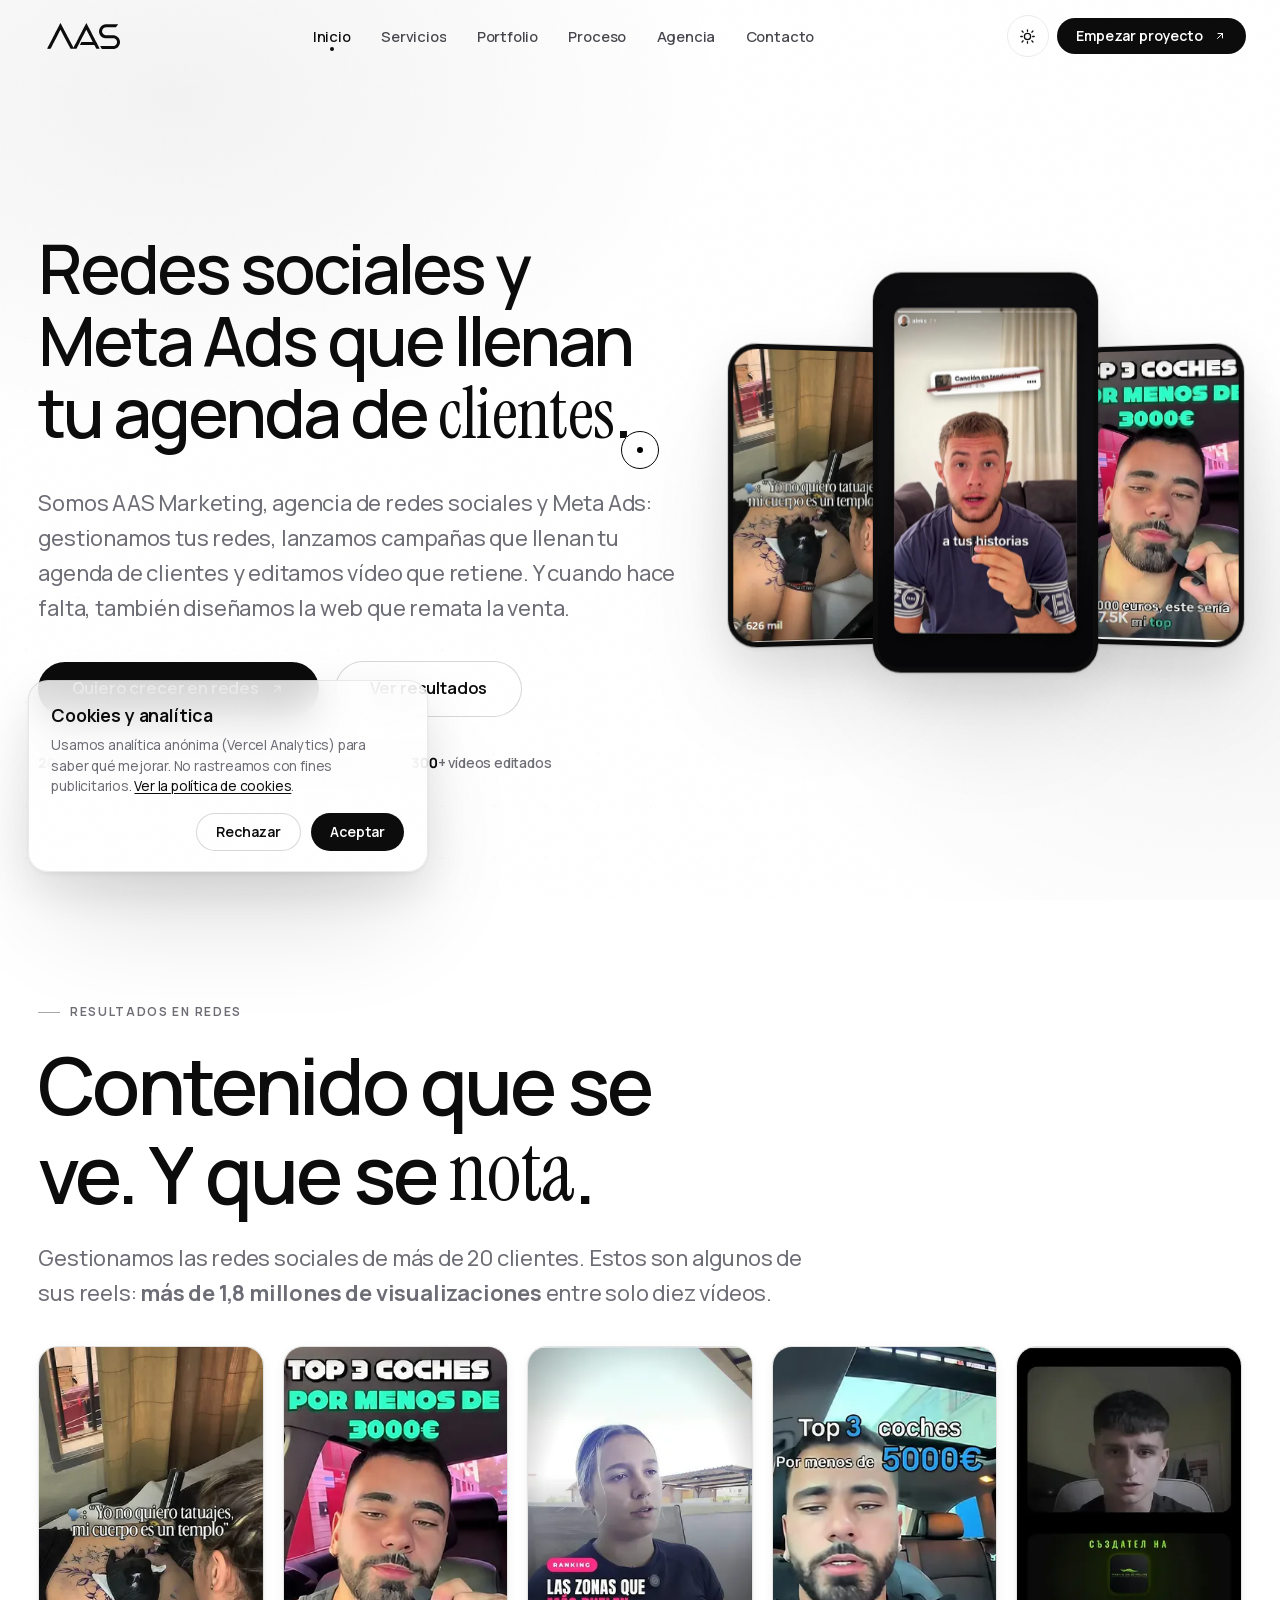
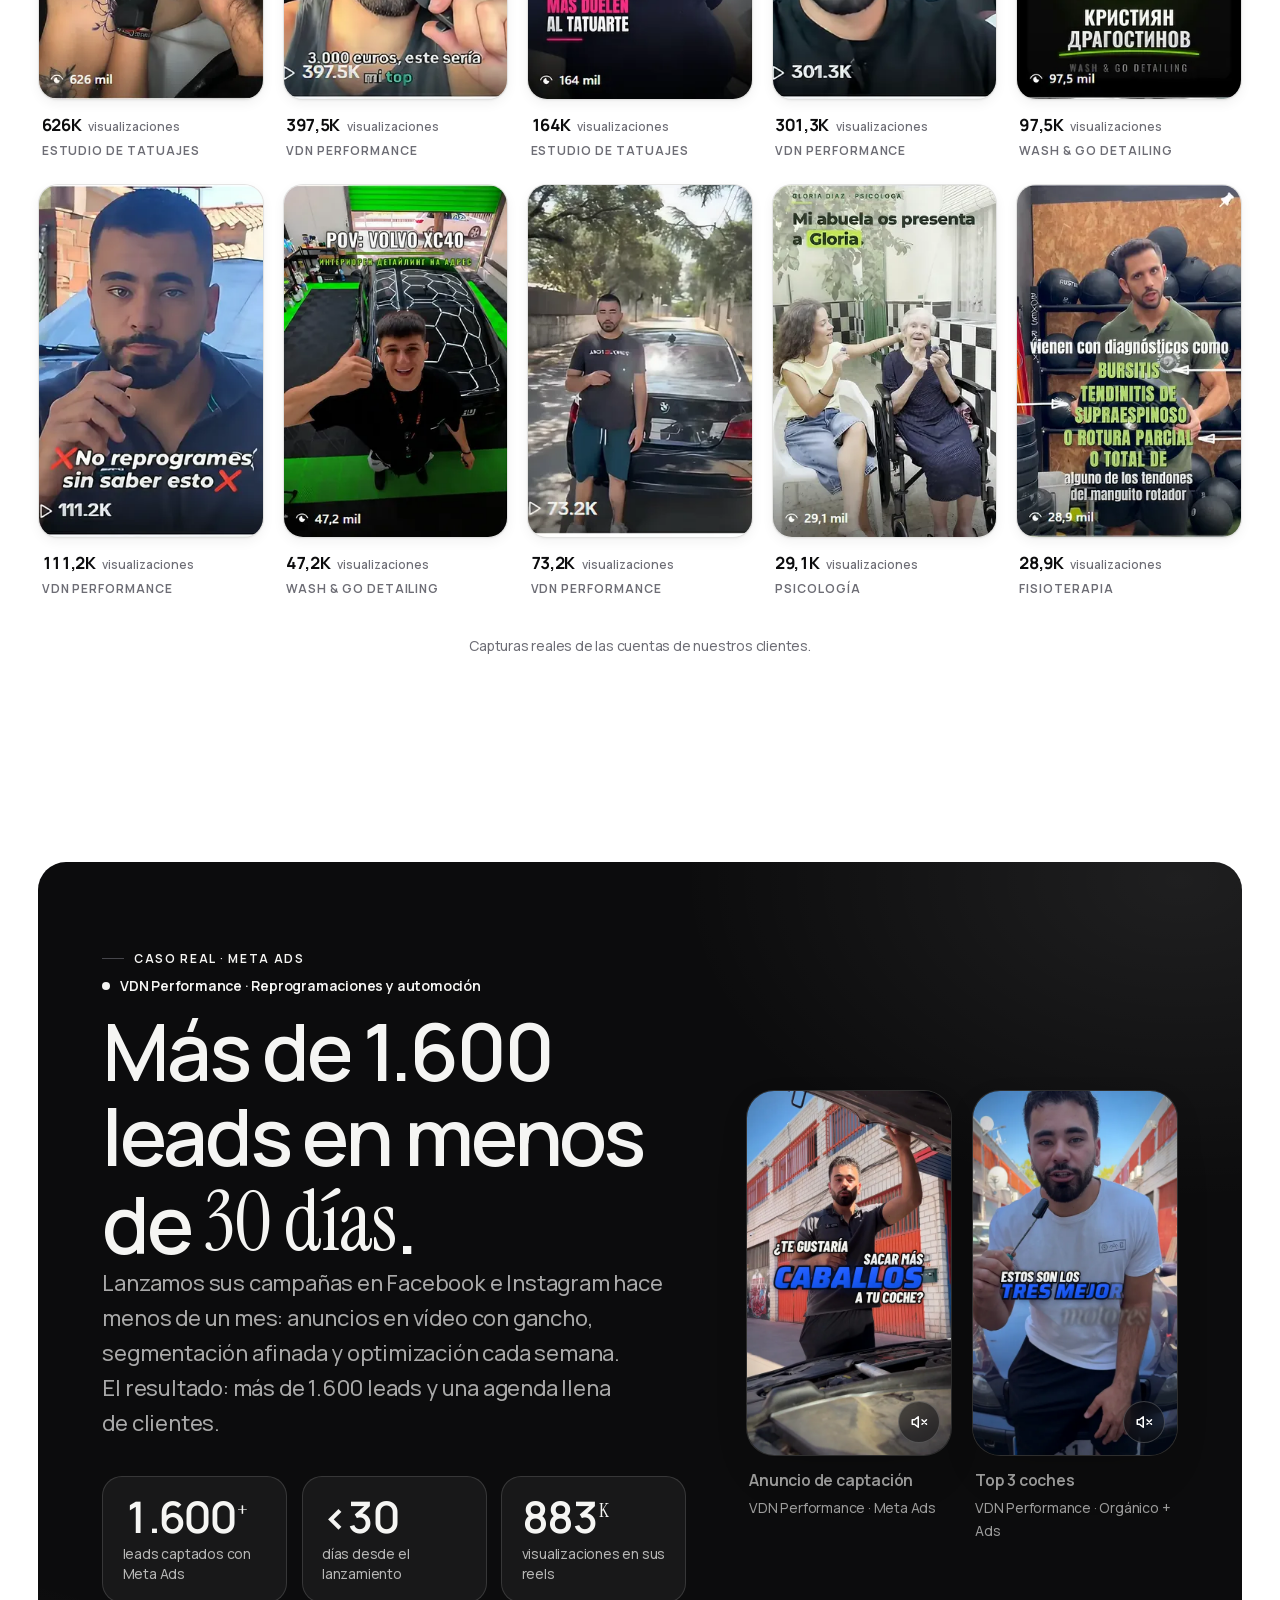
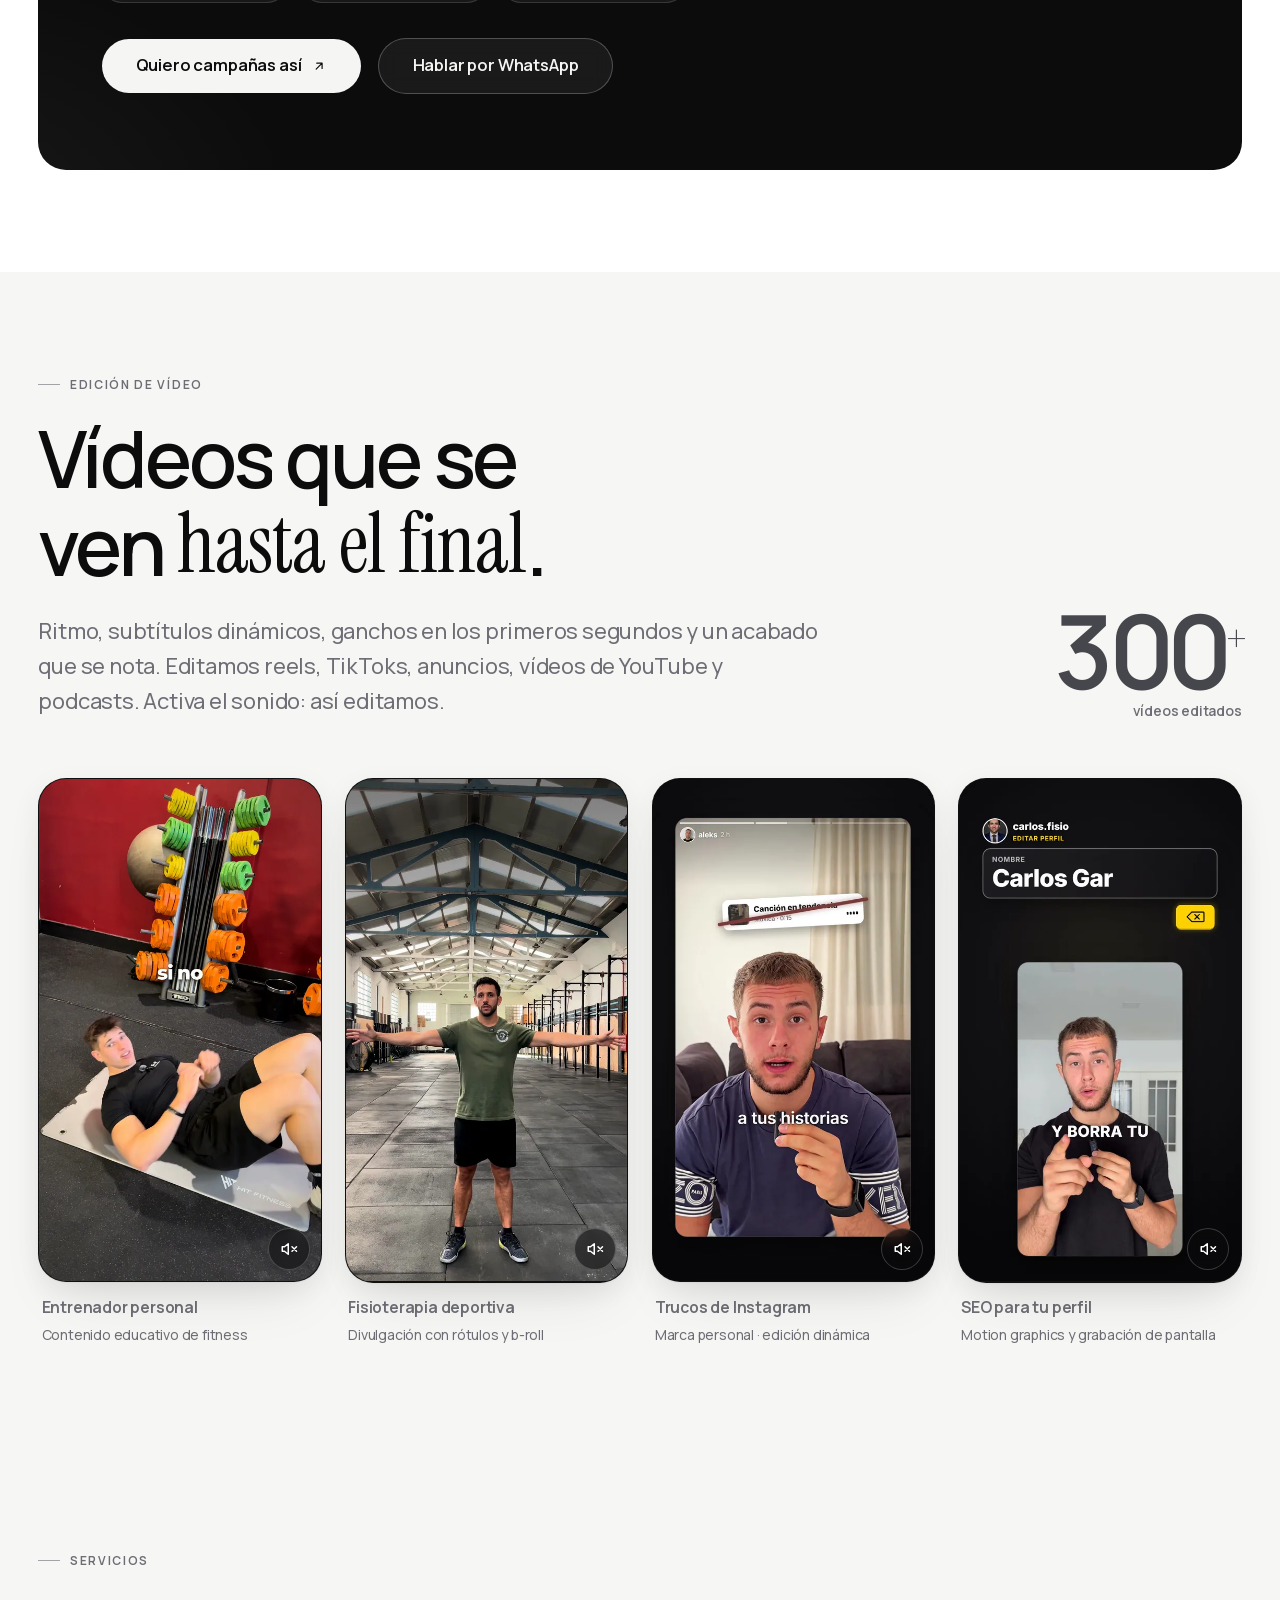
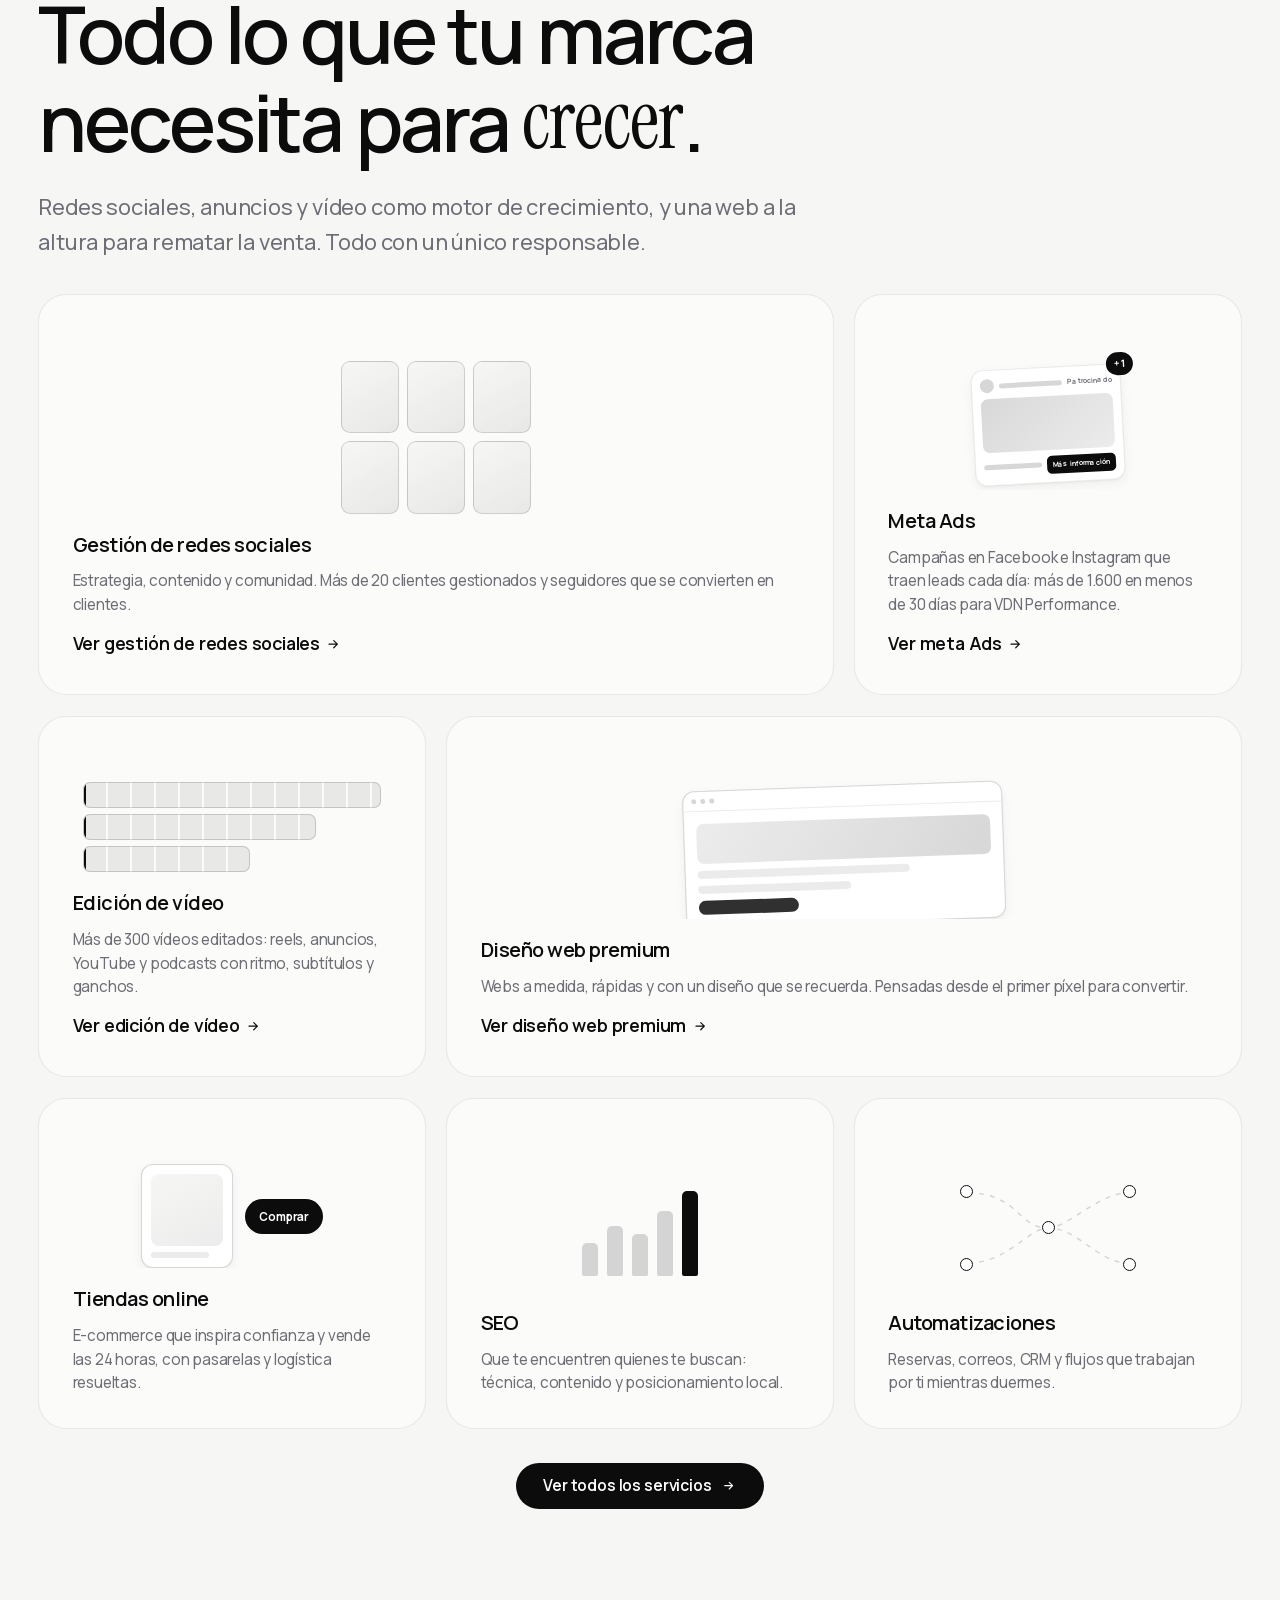
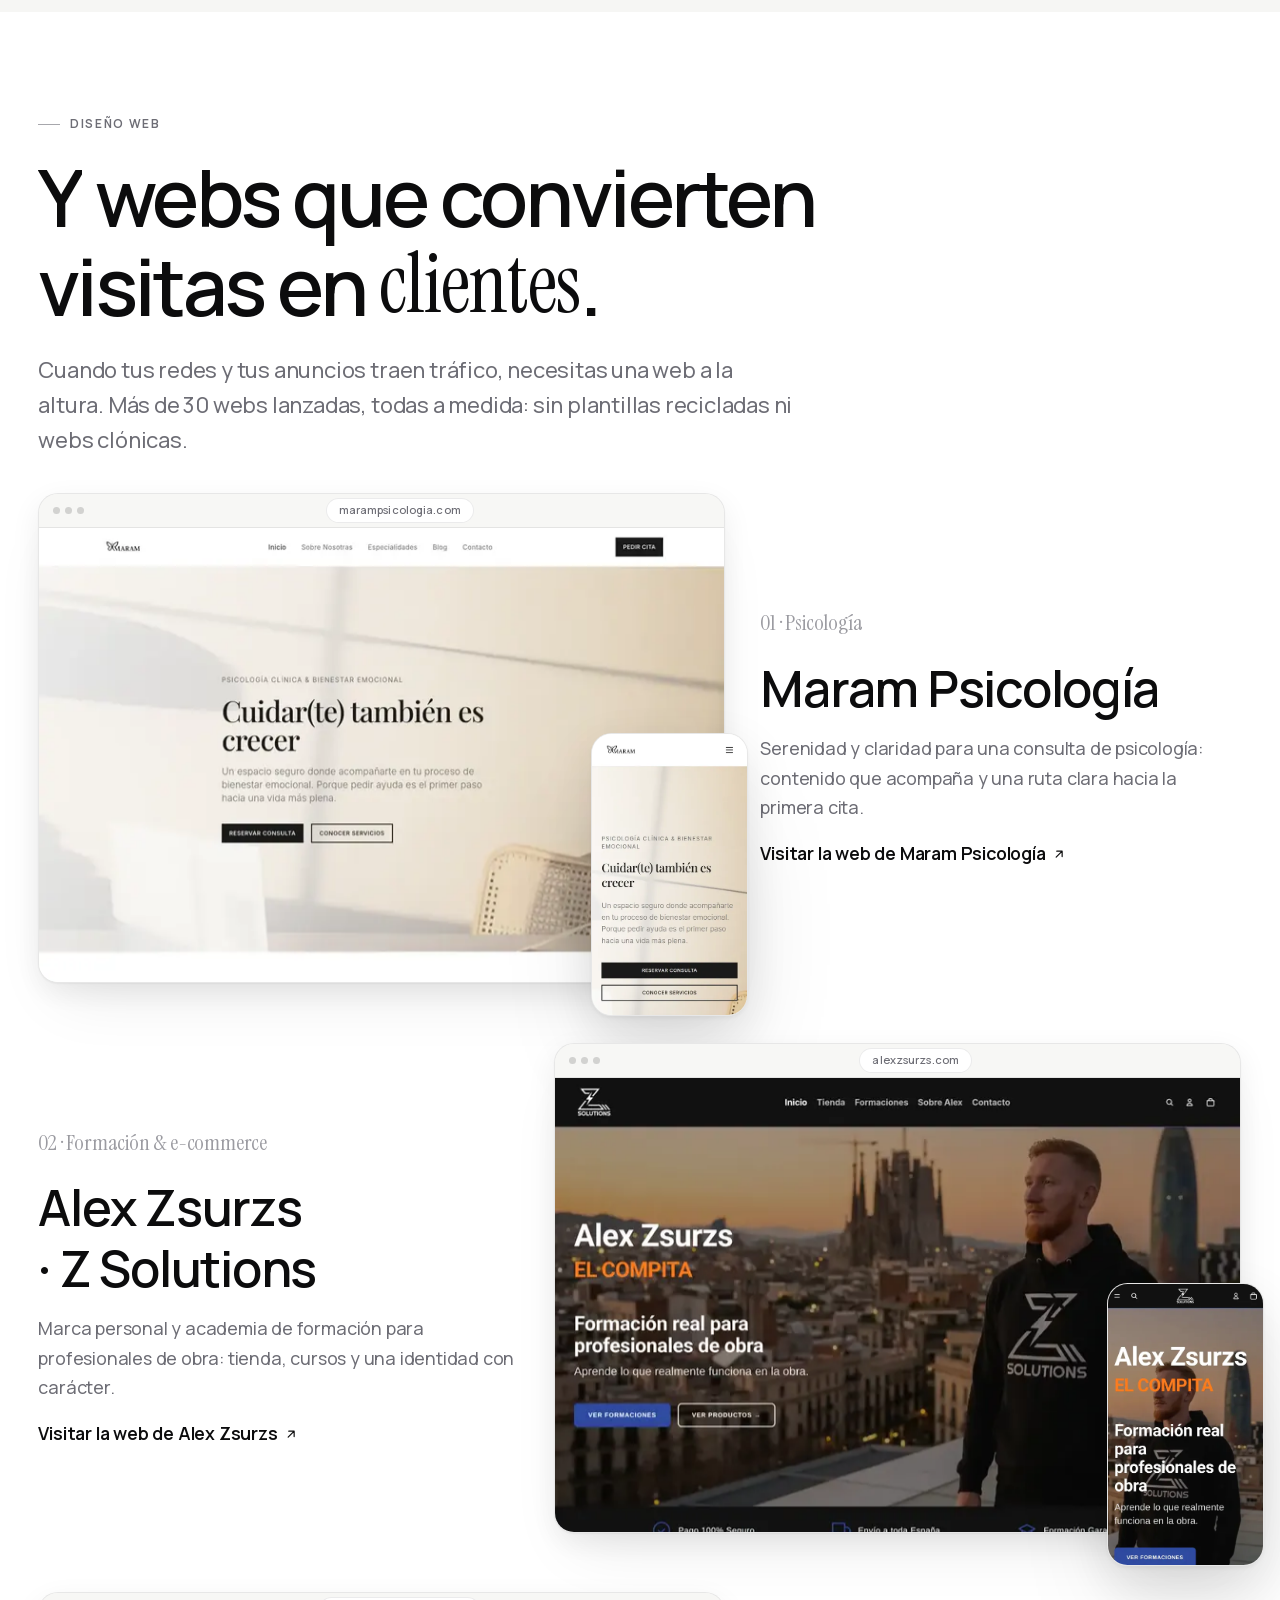
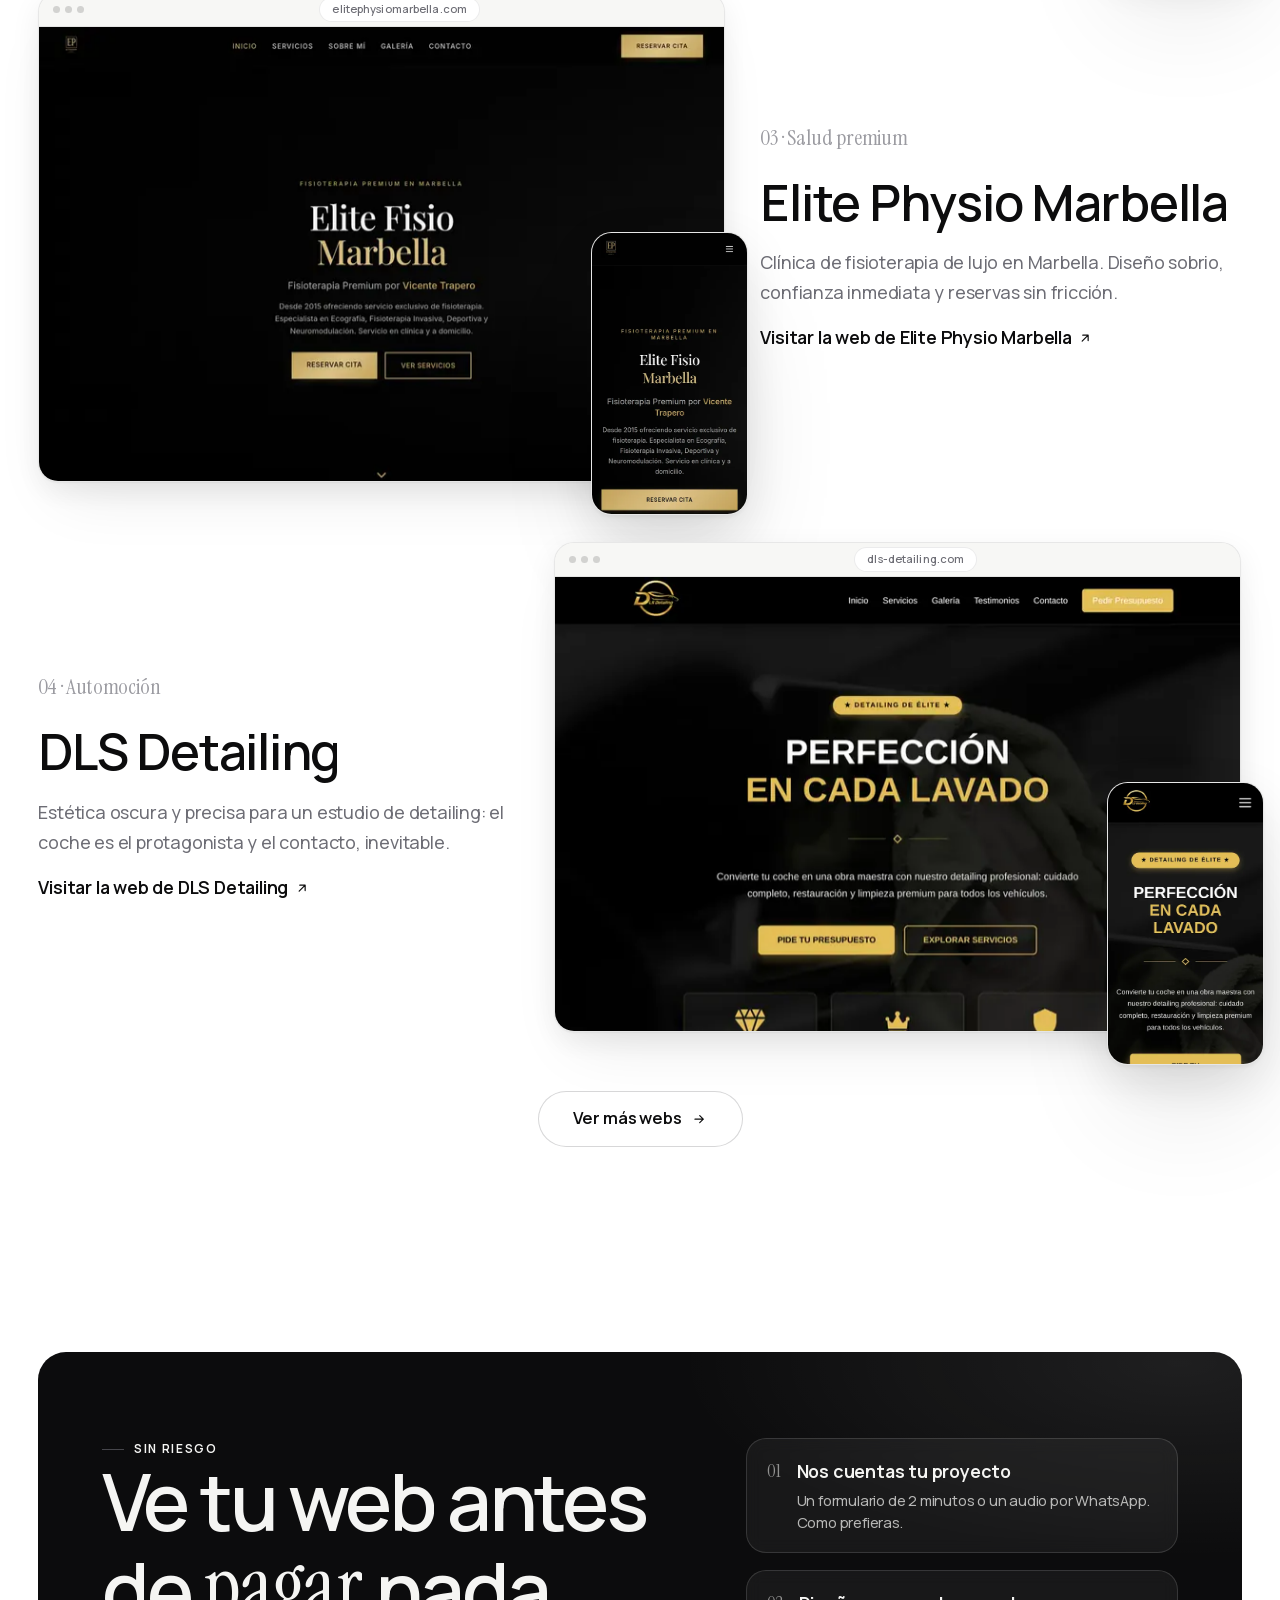
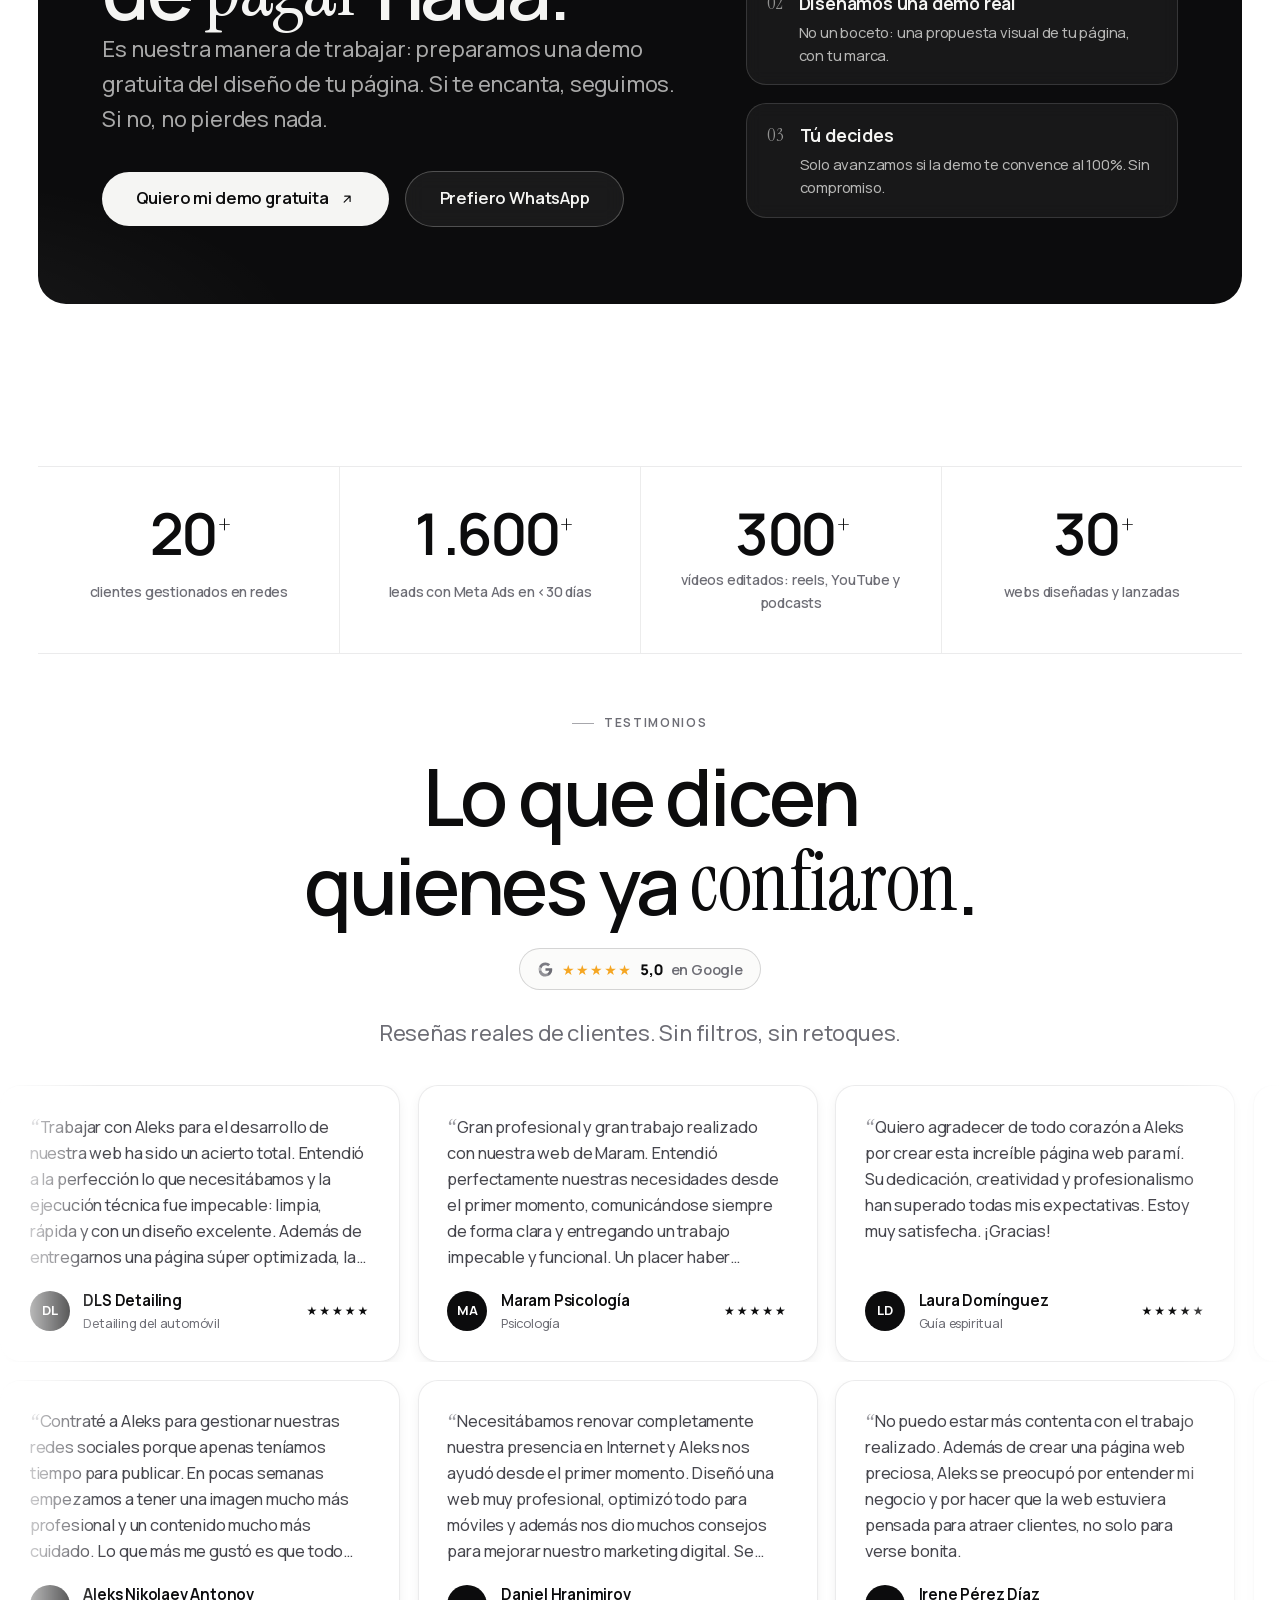
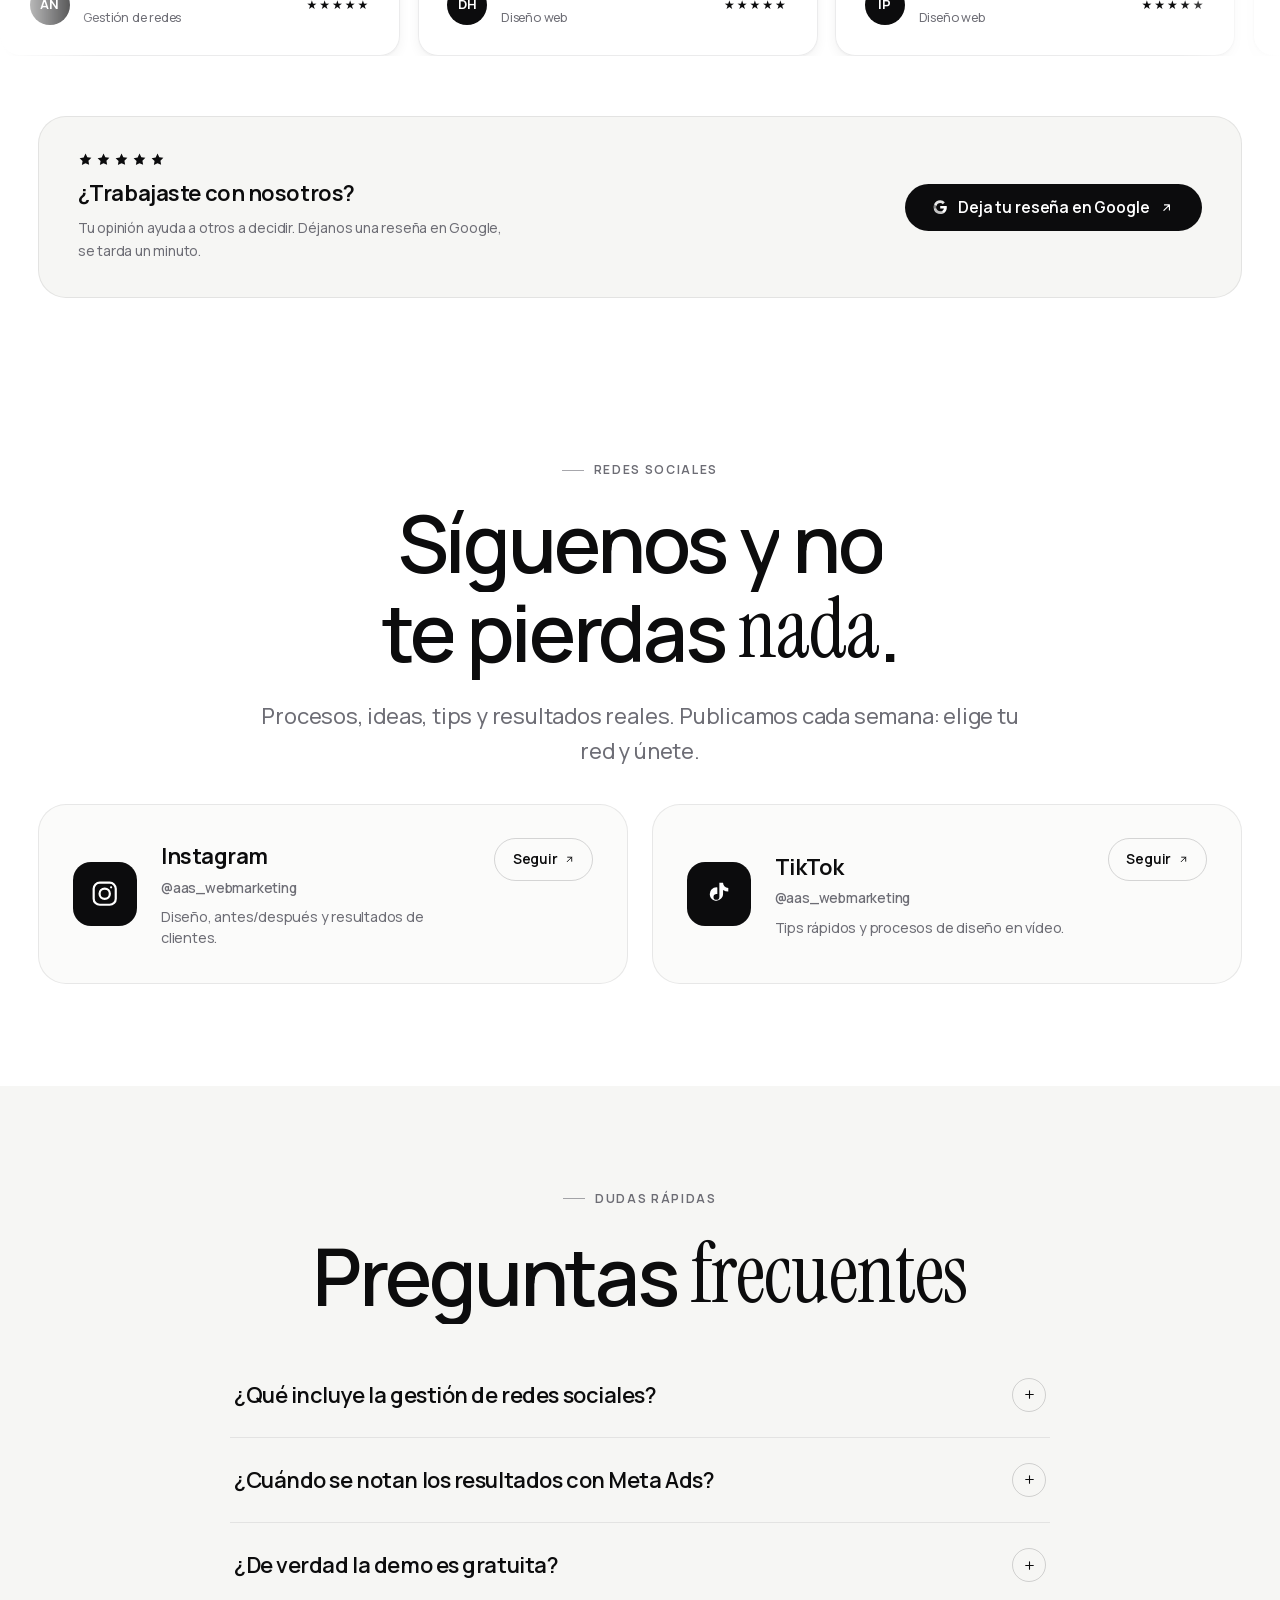
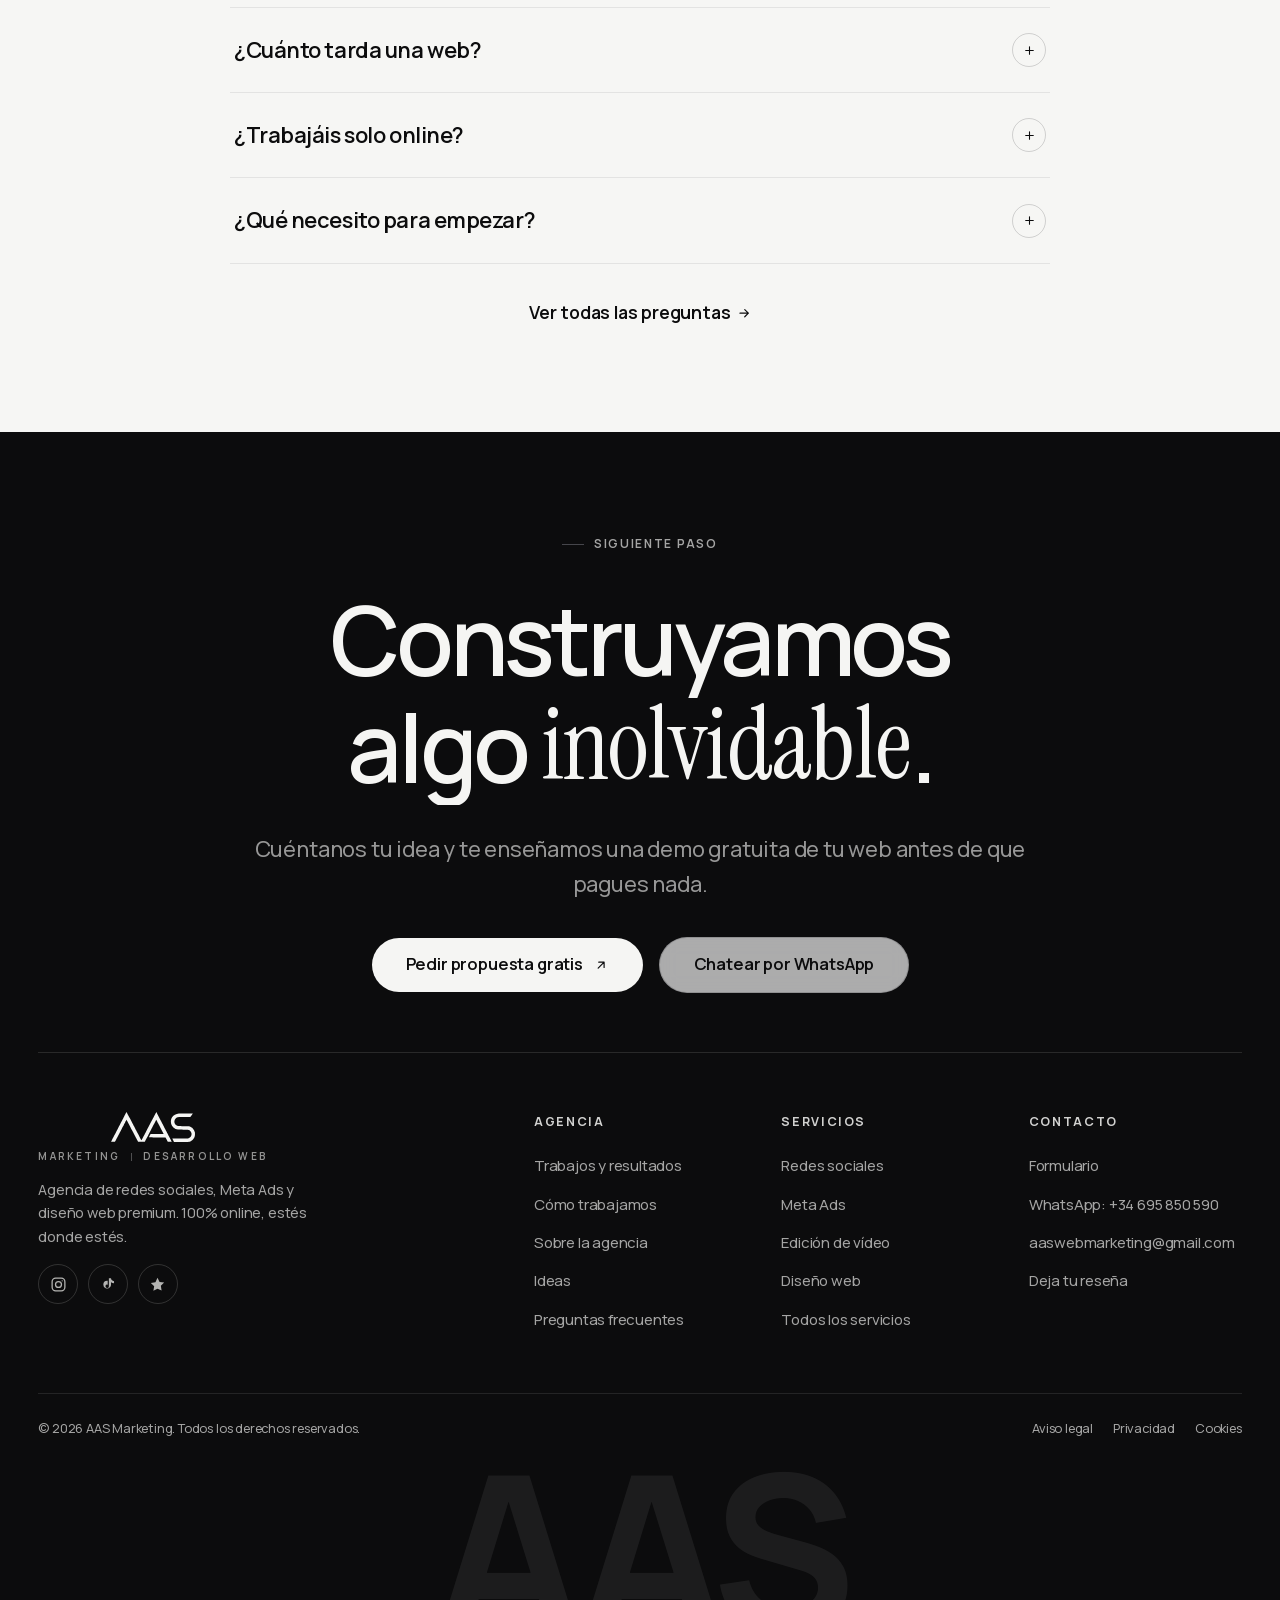
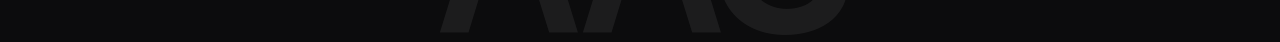
==== commit 5f8fcd54: "SEO on-page y limpieza visual: menos ruido, menos espacio SEO - H1 alineado con título y contenido: " ====
--- a/index.html
+++ b/index.html
@@ -46,15 +46,16 @@
       } catch (e) {}
     })();
   </script>
-  <link rel="stylesheet" href="./assets/css/main.css?v=83e70c1f">
-  <script type="module" src="./assets/js/main.js?v=f8a43c78"></script>
+  <link rel="stylesheet" href="./assets/css/main.css?v=d78830d8">
+  <script type="module" src="./assets/js/main.js?v=68c8ccdc"></script>
   <script type="application/ld+json">{"@context":"https://schema.org","@graph":[{"@type":"WebSite","@id":"https://www.aasmarketing.com/#web","url":"https://www.aasmarketing.com/","name":"AAS Marketing · Redes sociales, Meta Ads y diseño web","inLanguage":"es","publisher":{"@id":"https://www.aasmarketing.com/#org"}},{"@type":"ProfessionalService","@id":"https://www.aasmarketing.com/#org","name":"AAS Marketing","alternateName":"AAS Marketing · Desarrollo Web","description":"Agencia de marketing digital especializada en gestión de redes sociales, campañas de Meta Ads y edición de vídeo, y en diseño web premium, tiendas online, SEO y automatizaciones.","slogan":"Marketing · Desarrollo Web","url":"https://www.aasmarketing.com","email":"aaswebmarketing@gmail.com","telephone":"+34 695 850 590","logo":"https://www.aasmarketing.com/assets/img/logo-aas.svg","image":"https://www.aasmarketing.com/assets/img/og.jpg","priceRange":"$$","areaServed":"España y trabajo remoto internacional","serviceType":["Gestión de redes sociales","Meta Ads","Edición de vídeo","Diseño web","Tiendas online","Landing pages","SEO","Branding","Automatizaciones"],"sameAs":["https://www.instagram.com/aas_webmarketing/"]}]}</script>
+  <script type="application/ld+json">{"@context":"https://schema.org","@type":"FAQPage","mainEntity":[{"@type":"Question","name":"¿Qué incluye la gestión de redes sociales?","acceptedAnswer":{"@type":"Answer","text":"Estrategia, calendario, creación y edición de contenido (reels, carruseles y stories), publicación, comunidad y un informe mensual con resultados. Ya gestionamos las redes sociales de más de 20 clientes."}},{"@type":"Question","name":"¿Cuándo se notan los resultados con Meta Ads?","acceptedAnswer":{"@type":"Answer","text":"Depende del sector y del presupuesto, pero una campaña bien montada suele traer contactos desde la primera semana. Con VDN Performance superamos los 1.600 leads en menos de 30 días."}},{"@type":"Question","name":"¿De verdad la demo es gratuita?","acceptedAnswer":{"@type":"Answer","text":"Sí. Preparamos una propuesta visual real de tu web sin coste y sin compromiso. Solo si te convence al 100% seguimos adelante con el proyecto."}},{"@type":"Question","name":"¿Cuánto tarda una web?","acceptedAnswer":{"@type":"Answer","text":"Si tienes claro qué quieres (textos, marca y referencias), tu web puede estar lista en un máximo de 72 horas. Proyectos más grandes, como tiendas extensas, llevan algo más, siempre con un calendario claro desde el día uno."}},{"@type":"Question","name":"¿Trabajáis solo online?","acceptedAnswer":{"@type":"Answer","text":"Sí, al 100%. Trabajamos con clientes de toda España (y fuera) por videollamada, WhatsApp y correo. Todo el proceso está pensado para que sea cómodo estés donde estés."}},{"@type":"Question","name":"¿Qué necesito para empezar?","acceptedAnswer":{"@type":"Answer","text":"Solo tu idea. Te guiamos con el resto: textos, fotos, dominio, hosting… Lo vemos juntos paso a paso, sin tecnicismos."}}]}</script>
 </head>
 <body>
   <a class="skip-link" href="#contenido">Saltar al contenido</a>
   <header class="nav">
     <div class="nav-inner">
-      <a class="brand" href="./" aria-label="Inicio de AAS Marketing"><span class="brand-mark" role="img" aria-label="AAS Marketing"></span></a>
+      <a class="brand" href="./" aria-label="AAS Marketing, ir al inicio"><span class="brand-mark" role="img" aria-label="AAS Marketing"></span></a>
       <nav aria-label="Principal">
         <ul class="nav-links">
           <li><a class="nav-link" href="./" aria-current="page">Inicio</a></li>
@@ -84,8 +85,8 @@
       </ul>
     </nav>
     <div class="mobile-foot">
-      <a class="btn" href="./contacto/">Solicitar demo gratuita</a>
-      <a class="btn btn-ghost" href="https://wa.me/34695850590?text=Hola%20AAS%20Marketing%2C%20he%20visto%20vuestra%20web%20y%20me%20interesa%20un%20proyecto.%20%C2%BFHablamos%3F" target="_blank" rel="noopener">WhatsApp</a>
+      <a class="btn" href="./contacto/">Empezar mi proyecto</a>
+      <a class="btn btn-ghost" href="https://wa.me/34695850590?text=Hola%20AAS%20Marketing%2C%20he%20visto%20vuestra%20web%20y%20me%20interesa%20un%20proyecto.%20%C2%BFHablamos%3F" target="_blank" rel="noopener">Escribir por WhatsApp</a>
     </div>
   </div>
   <main id="contenido">
@@ -95,9 +96,8 @@
       <canvas class="hero-canvas" aria-hidden="true"></canvas>
       <div class="hero-inner">
         <div class="hero-copy">
-          <p class="pill"><span class="dot" aria-hidden="true"></span> Redes sociales · Meta Ads · Vídeo</p>
-          <h1 aria-label="Redes sociales y anuncios que llenan tu agenda de clientes."><span class="rotator" aria-hidden="true" data-words="Reels,Anuncios,Vídeos,Campañas">Reels</span> que llenan tu agenda de <em class="accent">clientes</em>.</h1>
-          <p class="lead hero-sub">Somos <strong>AAS Marketing</strong>: gestionamos tus redes sociales, lanzamos campañas de <strong>Meta Ads</strong> que traen clientes y editamos vídeo que retiene. Y cuando hace falta, también diseñamos la web que remata la venta.</p>
+          <h1>Redes sociales y Meta Ads que llenan tu agenda de <em class="accent">clientes</em>.</h1>
+          <p class="lead hero-sub">Somos AAS Marketing, agencia de redes sociales y Meta Ads: gestionamos tus redes, lanzamos campañas que llenan tu agenda de clientes y editamos vídeo que retiene. Y cuando hace falta, también diseñamos la web que remata la venta.</p>
           <div class="hero-cta"-group>
             <a class="btn btn-l" href="./contacto/">Quiero crecer en redes <span class="arr"><svg width="24" height="24" viewBox="0 0 24 24" fill="none" stroke="currentColor" stroke-width="2" stroke-linecap="round" stroke-linejoin="round" aria-hidden="true"><path d="M7 17 17 7M8 7h9v9"/></svg></span></a>
             <a class="btn btn-ghost btn-l" href="#resultados">Ver resultados</a>
@@ -105,17 +105,13 @@
           <p class="hero-proof"><span><b>20</b>+ clientes en redes</span><span><b>1.600</b>+ leads con Meta Ads</span><span><b>300</b>+ vídeos editados</span></p>
         </div>
         <div class="hero-stage is-reels" aria-hidden="true" data-parallax="0.08">
-          <div class="phone phone-l" data-tilt="8"><img src="./assets/img/results/tatuajes-templo.webp" srcset="./assets/img/results/tatuajes-templo-300.webp 300w, ./assets/img/results/tatuajes-templo.webp 560w" sizes="(max-width: 1024px) 150px, 190px" alt="" width="560" height="880" decoding="async"></div>
-          <div class="phone phone-r" data-tilt="8"><img src="./assets/img/results/vdn-top-coches-3000.webp" srcset="./assets/img/results/vdn-top-coches-3000-300.webp 300w, ./assets/img/results/vdn-top-coches-3000.webp 560w" sizes="(max-width: 1024px) 150px, 190px" alt="" width="560" height="880" decoding="async"></div>
+          <div class="phone phone-l" data-tilt="8"><img src="./assets/img/results/tatuajes-templo.webp" srcset="./assets/img/results/tatuajes-templo-300.webp 300w, ./assets/img/results/tatuajes-templo.webp 560w" sizes="(max-width: 1024px) 150px, 190px" alt="Reel de un estudio de tatuajes gestionado por AAS Marketing, con 626 mil visualizaciones" width="560" height="880" decoding="async"></div>
+          <div class="phone phone-r" data-tilt="8"><img src="./assets/img/results/vdn-top-coches-3000.webp" srcset="./assets/img/results/vdn-top-coches-3000-300.webp 300w, ./assets/img/results/vdn-top-coches-3000.webp 560w" sizes="(max-width: 1024px) 150px, 190px" alt="Reel de VDN Performance gestionado por AAS Marketing, con 397 mil visualizaciones" width="560" height="880" decoding="async"></div>
           <div class="phone phone-main" data-tilt="6"><video data-reel poster="./assets/video/reel-instagram-musica.webp" muted loop playsinline preload="none" width="540" height="960" data-cursor-label="Sonido ♪"><source src="./assets/video/reel-instagram-musica.mp4" type="video/mp4"></video></div>
-          <span class="hero-chip chip-leads"><span class="ico"><svg width="24" height="24" viewBox="0 0 24 24" fill="none" stroke="currentColor" stroke-width="2" stroke-linecap="round" stroke-linejoin="round" aria-hidden="true"><path d="m3 17 6-6 4 4 8-8"/><path d="M14 7h7v7"/></svg></span><span><b>+1.600</b> leads · Meta Ads</span></span>
-          <span class="hero-chip chip-views"><span class="ico"><svg width="24" height="24" viewBox="0 0 24 24" fill="none" stroke="currentColor" stroke-width="2" stroke-linecap="round" stroke-linejoin="round" aria-hidden="true"><path d="M2 12s3.6-7 10-7 10 7 10 7-3.6 7-10 7S2 12 2 12Z"/><circle cx="12" cy="12" r="3"/></svg></span><span><b>1,8M</b> visualizaciones</span></span>
-        </div>
-      </div>
-      <div class="hero-scroll-hint" aria-hidden="true"><span>scroll</span><span class="line"></span></div>
-    </section>
-
-    <div class="hero-marquee" aria-hidden="true"><div class="marquee" data-marquee><div class="marquee-track" style="--mq-dur:36s"><span class="mq-item">Gestión de redes sociales</span><span class="mq-item">Meta Ads</span><span class="mq-item">Edición de vídeo</span><span class="mq-item">Reels y TikTok</span><span class="mq-item">YouTube y podcasts</span><span class="mq-item">Estrategia de contenido</span><span class="mq-item">Diseño web premium</span><span class="mq-item">Tiendas online</span><span class="mq-item">SEO</span><span class="mq-item">Branding</span></div></div></div>
+        </div>
+      </div>
+    </section>
+
 
     <!-- RESULTADOS EN REDES -->
     <section class="section" id="resultados">
@@ -123,48 +119,48 @@
         <div class="section-head">
           <p class="eyebrow" data-reveal>Resultados en redes</p>
           <h2 data-split>Contenido que se ve. Y que se <em class="accent">nota</em>.</h2>
-          <p class="lead" data-reveal>Gestionamos las redes de <strong>más de 20 clientes</strong>. Estos son algunos de sus reels: <strong>más de 1,8 millones de visualizaciones</strong> entre solo diez vídeos.</p>
+          <p class="lead" data-reveal>Gestionamos las redes sociales de más de 20 clientes. Estos son algunos de sus reels: <strong>más de 1,8 millones de visualizaciones</strong> entre solo diez vídeos.</p>
         </div>
         <div class="results-grid" data-reveal-group>
           <figure class="result-card">
             <div class="rc-media"><img src="./assets/img/results/tatuajes-templo.webp" srcset="./assets/img/results/tatuajes-templo-300.webp 300w, ./assets/img/results/tatuajes-templo.webp 560w" sizes="(max-width: 640px) 44vw, (max-width: 1024px) 30vw, 250px" alt="Reel de un estudio de tatuajes, con 626 mil visualizaciones" width="560" height="880" loading="lazy" decoding="async"></div>
-            <figcaption><b class="rc-views">626K <small>visualizaciones</small></b><span class="rc-who">Estudio de tatuajes</span></figcaption>
+            <figcaption><span class="rc-views">626K <small>visualizaciones</small></span><span class="rc-who">Estudio de tatuajes</span></figcaption>
           </figure>
           <figure class="result-card">
             <div class="rc-media"><img src="./assets/img/results/vdn-top-coches-3000.webp" srcset="./assets/img/results/vdn-top-coches-3000-300.webp 300w, ./assets/img/results/vdn-top-coches-3000.webp 560w" sizes="(max-width: 640px) 44vw, (max-width: 1024px) 30vw, 250px" alt="Reel “Top 3 coches por menos de 3.000 €” de VDN Performance, con 397,5 mil visualizaciones" width="560" height="880" loading="lazy" decoding="async"></div>
-            <figcaption><b class="rc-views">397,5K <small>visualizaciones</small></b><span class="rc-who">VDN Performance</span></figcaption>
+            <figcaption><span class="rc-views">397,5K <small>visualizaciones</small></span><span class="rc-who">VDN Performance</span></figcaption>
           </figure>
           <figure class="result-card">
             <div class="rc-media"><img src="./assets/img/results/tatuajes-zonas.webp" srcset="./assets/img/results/tatuajes-zonas-300.webp 300w, ./assets/img/results/tatuajes-zonas.webp 560w" sizes="(max-width: 640px) 44vw, (max-width: 1024px) 30vw, 250px" alt="Reel “Las zonas que más duelen al tatuarte”, con 164 mil visualizaciones" width="560" height="880" loading="lazy" decoding="async"></div>
-            <figcaption><b class="rc-views">164K <small>visualizaciones</small></b><span class="rc-who">Estudio de tatuajes</span></figcaption>
+            <figcaption><span class="rc-views">164K <small>visualizaciones</small></span><span class="rc-who">Estudio de tatuajes</span></figcaption>
           </figure>
           <figure class="result-card">
             <div class="rc-media"><img src="./assets/img/results/vdn-top-coches-5000.webp" srcset="./assets/img/results/vdn-top-coches-5000-300.webp 300w, ./assets/img/results/vdn-top-coches-5000.webp 560w" sizes="(max-width: 640px) 44vw, (max-width: 1024px) 30vw, 250px" alt="Reel “Top 3 coches por menos de 5.000 €” de VDN Performance, con 301,3 mil visualizaciones" width="560" height="880" loading="lazy" decoding="async"></div>
-            <figcaption><b class="rc-views">301,3K <small>visualizaciones</small></b><span class="rc-who">VDN Performance</span></figcaption>
+            <figcaption><span class="rc-views">301,3K <small>visualizaciones</small></span><span class="rc-who">VDN Performance</span></figcaption>
           </figure>
           <figure class="result-card">
             <div class="rc-media"><img src="./assets/img/results/detailing-creador.webp" srcset="./assets/img/results/detailing-creador-300.webp 300w, ./assets/img/results/detailing-creador.webp 560w" sizes="(max-width: 640px) 44vw, (max-width: 1024px) 30vw, 250px" alt="Reel de presentación de un estudio de detailing, con 97,5 mil visualizaciones" width="560" height="880" loading="lazy" decoding="async"></div>
-            <figcaption><b class="rc-views">97,5K <small>visualizaciones</small></b><span class="rc-who">Wash & Go Detailing</span></figcaption>
+            <figcaption><span class="rc-views">97,5K <small>visualizaciones</small></span><span class="rc-who">Wash & Go Detailing</span></figcaption>
           </figure>
           <figure class="result-card">
             <div class="rc-media"><img src="./assets/img/results/vdn-reprogramar.webp" srcset="./assets/img/results/vdn-reprogramar-300.webp 300w, ./assets/img/results/vdn-reprogramar.webp 560w" sizes="(max-width: 640px) 44vw, (max-width: 1024px) 30vw, 250px" alt="Reel “No reprogrames sin saber esto” de VDN Performance, con 111,2 mil visualizaciones" width="560" height="880" loading="lazy" decoding="async"></div>
-            <figcaption><b class="rc-views">111,2K <small>visualizaciones</small></b><span class="rc-who">VDN Performance</span></figcaption>
+            <figcaption><span class="rc-views">111,2K <small>visualizaciones</small></span><span class="rc-who">VDN Performance</span></figcaption>
           </figure>
           <figure class="result-card">
             <div class="rc-media"><img src="./assets/img/results/detailing-volvo.webp" srcset="./assets/img/results/detailing-volvo-300.webp 300w, ./assets/img/results/detailing-volvo.webp 560w" sizes="(max-width: 640px) 44vw, (max-width: 1024px) 30vw, 250px" alt="Reel “POV: Volvo XC40” de un estudio de detailing, con 47,2 mil visualizaciones" width="560" height="880" loading="lazy" decoding="async"></div>
-            <figcaption><b class="rc-views">47,2K <small>visualizaciones</small></b><span class="rc-who">Wash & Go Detailing</span></figcaption>
+            <figcaption><span class="rc-views">47,2K <small>visualizaciones</small></span><span class="rc-who">Wash & Go Detailing</span></figcaption>
           </figure>
           <figure class="result-card">
             <div class="rc-media"><img src="./assets/img/results/vdn-bmw.webp" srcset="./assets/img/results/vdn-bmw-300.webp 300w, ./assets/img/results/vdn-bmw.webp 560w" sizes="(max-width: 640px) 44vw, (max-width: 1024px) 30vw, 250px" alt="Reel de VDN Performance con un BMW, con 73,2 mil visualizaciones" width="560" height="880" loading="lazy" decoding="async"></div>
-            <figcaption><b class="rc-views">73,2K <small>visualizaciones</small></b><span class="rc-who">VDN Performance</span></figcaption>
+            <figcaption><span class="rc-views">73,2K <small>visualizaciones</small></span><span class="rc-who">VDN Performance</span></figcaption>
           </figure>
           <figure class="result-card">
             <div class="rc-media"><img src="./assets/img/results/psicologia-gloria.webp" srcset="./assets/img/results/psicologia-gloria-300.webp 300w, ./assets/img/results/psicologia-gloria.webp 560w" sizes="(max-width: 640px) 44vw, (max-width: 1024px) 30vw, 250px" alt="Reel “Mi abuela os presenta a Gloria” de una psicóloga, con 29,1 mil visualizaciones" width="560" height="880" loading="lazy" decoding="async"></div>
-            <figcaption><b class="rc-views">29,1K <small>visualizaciones</small></b><span class="rc-who">Psicología</span></figcaption>
+            <figcaption><span class="rc-views">29,1K <small>visualizaciones</small></span><span class="rc-who">Psicología</span></figcaption>
           </figure>
           <figure class="result-card">
             <div class="rc-media"><img src="./assets/img/results/fisioterapia-hombro.webp" srcset="./assets/img/results/fisioterapia-hombro-300.webp 300w, ./assets/img/results/fisioterapia-hombro.webp 560w" sizes="(max-width: 640px) 44vw, (max-width: 1024px) 30vw, 250px" alt="Reel educativo de un fisioterapeuta sobre el hombro, con 28,9 mil visualizaciones" width="560" height="880" loading="lazy" decoding="async"></div>
-            <figcaption><b class="rc-views">28,9K <small>visualizaciones</small></b><span class="rc-who">Fisioterapia</span></figcaption>
+            <figcaption><span class="rc-views">28,9K <small>visualizaciones</small></span><span class="rc-who">Fisioterapia</span></figcaption>
           </figure>
         </div>
         <p class="results-note" data-reveal>Capturas reales de las cuentas de nuestros clientes.</p>
@@ -180,7 +176,7 @@
               <p class="eyebrow" style="color:inherit" data-reveal>Caso real · Meta Ads</p>
               <p class="case-brand" data-reveal>VDN Performance · Reprogramaciones y automoción</p>
               <h2 data-split>Más de 1.600 leads en menos de <em class="accent">30 días</em>.</h2>
-              <p class="lead" data-reveal>Lanzamos sus campañas en Facebook e Instagram hace menos de un mes: anuncios en vídeo con gancho, segmentación afinada y optimización cada semana. El resultado, <strong>más de 1.600 leads</strong> y un teléfono que no para.</p>
+              <p class="lead" data-reveal>Lanzamos sus campañas en Facebook e Instagram hace menos de un mes: anuncios en vídeo con gancho, segmentación afinada y optimización cada semana. El resultado: más de 1.600 leads y una agenda llena de clientes.</p>
               <div class="case-metrics" data-reveal-group>
                 <div class="case-metric"><b><span data-count-to="1600">1.600</span><sup>+</sup></b><span>leads captados con Meta Ads</span></div>
                 <div class="case-metric"><b>&lt;30</b><span>días desde el lanzamiento</span></div>
@@ -195,18 +191,16 @@
           <figure class="reel">
             <div class="reel-media">
               <video data-reel data-poster="./assets/video/vdn-reprogramacion.webp" muted loop playsinline controls preload="none" width="540" height="960" aria-label="Anuncio de captación" data-cursor-label="Sonido ♪"><source src="./assets/video/vdn-reprogramacion.mp4" type="video/mp4"></video>
-              <span class="reel-badge">Anuncio</span>
               <button class="reel-sound" type="button" aria-pressed="false" aria-label="Activar sonido"><svg class="off" width="24" height="24" viewBox="0 0 24 24" fill="none" stroke="currentColor" stroke-width="2" stroke-linecap="round" stroke-linejoin="round" aria-hidden="true"><path d="M11 5 6 9H3v6h3l5 4V5Z"/><path d="m22 9-6 6m0-6 6 6"/></svg><svg class="on" width="24" height="24" viewBox="0 0 24 24" fill="none" stroke="currentColor" stroke-width="2" stroke-linecap="round" stroke-linejoin="round" aria-hidden="true"><path d="M11 5 6 9H3v6h3l5 4V5Z"/><path d="M15.5 8.5a5 5 0 0 1 0 7M18.5 5.5a9 9 0 0 1 0 13"/></svg></button>
             </div>
-            <figcaption><strong>Anuncio de captación</strong><span>VDN Performance · Meta Ads</span></figcaption>
+            <figcaption><span class="reel-title">Anuncio de captación</span><span>VDN Performance · Meta Ads</span></figcaption>
           </figure>
           <figure class="reel">
             <div class="reel-media">
               <video data-reel data-poster="./assets/video/vdn-top-coches.webp" muted loop playsinline controls preload="none" width="540" height="960" aria-label="Top 3 coches" data-cursor-label="Sonido ♪"><source src="./assets/video/vdn-top-coches.mp4" type="video/mp4"></video>
-              <span class="reel-badge">Reel</span>
               <button class="reel-sound" type="button" aria-pressed="false" aria-label="Activar sonido"><svg class="off" width="24" height="24" viewBox="0 0 24 24" fill="none" stroke="currentColor" stroke-width="2" stroke-linecap="round" stroke-linejoin="round" aria-hidden="true"><path d="M11 5 6 9H3v6h3l5 4V5Z"/><path d="m22 9-6 6m0-6 6 6"/></svg><svg class="on" width="24" height="24" viewBox="0 0 24 24" fill="none" stroke="currentColor" stroke-width="2" stroke-linecap="round" stroke-linejoin="round" aria-hidden="true"><path d="M11 5 6 9H3v6h3l5 4V5Z"/><path d="M15.5 8.5a5 5 0 0 1 0 7M18.5 5.5a9 9 0 0 1 0 13"/></svg></button>
             </div>
-            <figcaption><strong>Top 3 coches</strong><span>VDN Performance · Orgánico + Ads</span></figcaption>
+            <figcaption><span class="reel-title">Top 3 coches</span><span>VDN Performance · Orgánico + Ads</span></figcaption>
           </figure>
             </div>
           </div>
@@ -229,37 +223,32 @@
           <figure class="reel">
             <div class="reel-media">
               <video data-reel data-poster="./assets/video/reel-entrenador.webp" muted loop playsinline controls preload="none" width="540" height="960" aria-label="Entrenador personal" data-cursor-label="Sonido ♪"><source src="./assets/video/reel-entrenador.mp4" type="video/mp4"></video>
-              <span class="reel-badge">Reel</span>
               <button class="reel-sound" type="button" aria-pressed="false" aria-label="Activar sonido"><svg class="off" width="24" height="24" viewBox="0 0 24 24" fill="none" stroke="currentColor" stroke-width="2" stroke-linecap="round" stroke-linejoin="round" aria-hidden="true"><path d="M11 5 6 9H3v6h3l5 4V5Z"/><path d="m22 9-6 6m0-6 6 6"/></svg><svg class="on" width="24" height="24" viewBox="0 0 24 24" fill="none" stroke="currentColor" stroke-width="2" stroke-linecap="round" stroke-linejoin="round" aria-hidden="true"><path d="M11 5 6 9H3v6h3l5 4V5Z"/><path d="M15.5 8.5a5 5 0 0 1 0 7M18.5 5.5a9 9 0 0 1 0 13"/></svg></button>
             </div>
-            <figcaption><strong>Entrenador personal</strong><span>Contenido educativo de fitness</span></figcaption>
+            <figcaption><span class="reel-title">Entrenador personal</span><span>Contenido educativo de fitness</span></figcaption>
           </figure>
           <figure class="reel">
             <div class="reel-media">
               <video data-reel data-poster="./assets/video/reel-fisioterapia.webp" muted loop playsinline controls preload="none" width="540" height="960" aria-label="Fisioterapia deportiva" data-cursor-label="Sonido ♪"><source src="./assets/video/reel-fisioterapia.mp4" type="video/mp4"></video>
-              <span class="reel-badge">Reel</span>
               <button class="reel-sound" type="button" aria-pressed="false" aria-label="Activar sonido"><svg class="off" width="24" height="24" viewBox="0 0 24 24" fill="none" stroke="currentColor" stroke-width="2" stroke-linecap="round" stroke-linejoin="round" aria-hidden="true"><path d="M11 5 6 9H3v6h3l5 4V5Z"/><path d="m22 9-6 6m0-6 6 6"/></svg><svg class="on" width="24" height="24" viewBox="0 0 24 24" fill="none" stroke="currentColor" stroke-width="2" stroke-linecap="round" stroke-linejoin="round" aria-hidden="true"><path d="M11 5 6 9H3v6h3l5 4V5Z"/><path d="M15.5 8.5a5 5 0 0 1 0 7M18.5 5.5a9 9 0 0 1 0 13"/></svg></button>
             </div>
-            <figcaption><strong>Fisioterapia deportiva</strong><span>Divulgación con rótulos y b-roll</span></figcaption>
+            <figcaption><span class="reel-title">Fisioterapia deportiva</span><span>Divulgación con rótulos y b-roll</span></figcaption>
           </figure>
           <figure class="reel">
             <div class="reel-media">
               <video data-reel data-poster="./assets/video/reel-instagram-musica.webp" muted loop playsinline controls preload="none" width="540" height="960" aria-label="Trucos de Instagram" data-cursor-label="Sonido ♪"><source src="./assets/video/reel-instagram-musica.mp4" type="video/mp4"></video>
-              <span class="reel-badge">Reel</span>
               <button class="reel-sound" type="button" aria-pressed="false" aria-label="Activar sonido"><svg class="off" width="24" height="24" viewBox="0 0 24 24" fill="none" stroke="currentColor" stroke-width="2" stroke-linecap="round" stroke-linejoin="round" aria-hidden="true"><path d="M11 5 6 9H3v6h3l5 4V5Z"/><path d="m22 9-6 6m0-6 6 6"/></svg><svg class="on" width="24" height="24" viewBox="0 0 24 24" fill="none" stroke="currentColor" stroke-width="2" stroke-linecap="round" stroke-linejoin="round" aria-hidden="true"><path d="M11 5 6 9H3v6h3l5 4V5Z"/><path d="M15.5 8.5a5 5 0 0 1 0 7M18.5 5.5a9 9 0 0 1 0 13"/></svg></button>
             </div>
-            <figcaption><strong>Trucos de Instagram</strong><span>Marca personal · edición dinámica</span></figcaption>
+            <figcaption><span class="reel-title">Trucos de Instagram</span><span>Marca personal · edición dinámica</span></figcaption>
           </figure>
           <figure class="reel">
             <div class="reel-media">
               <video data-reel data-poster="./assets/video/reel-perfil-seo.webp" muted loop playsinline controls preload="none" width="540" height="960" aria-label="SEO para tu perfil" data-cursor-label="Sonido ♪"><source src="./assets/video/reel-perfil-seo.mp4" type="video/mp4"></video>
-              <span class="reel-badge">Reel</span>
               <button class="reel-sound" type="button" aria-pressed="false" aria-label="Activar sonido"><svg class="off" width="24" height="24" viewBox="0 0 24 24" fill="none" stroke="currentColor" stroke-width="2" stroke-linecap="round" stroke-linejoin="round" aria-hidden="true"><path d="M11 5 6 9H3v6h3l5 4V5Z"/><path d="m22 9-6 6m0-6 6 6"/></svg><svg class="on" width="24" height="24" viewBox="0 0 24 24" fill="none" stroke="currentColor" stroke-width="2" stroke-linecap="round" stroke-linejoin="round" aria-hidden="true"><path d="M11 5 6 9H3v6h3l5 4V5Z"/><path d="M15.5 8.5a5 5 0 0 1 0 7M18.5 5.5a9 9 0 0 1 0 13"/></svg></button>
             </div>
-            <figcaption><strong>SEO para tu perfil</strong><span>Motion graphics y grabación de pantalla</span></figcaption>
-          </figure>
-        </div>
-        <div class="reels-chips" data-reveal><span>Reels y TikTok</span><span>Anuncios para Meta</span><span>YouTube</span><span>Podcasts</span><span>Subtítulos dinámicos</span><span>Motion graphics</span><span>Clips para redes</span></div>
+            <figcaption><span class="reel-title">SEO para tu perfil</span><span>Motion graphics y grabación de pantalla</span></figcaption>
+          </figure>
+        </div>
       </div>
     </section>
 
@@ -273,47 +262,40 @@
         </div>
         <div class="bento" data-reveal-group>
           <article class="bento-cell is-wide">
-            <span class="cell-tag">01</span>
             <div class="bento-viz"><div class="viz-feed" aria-hidden="true"><i></i><i></i><i></i><i></i><i></i><i></i></div></div>
             <h3>Gestión de redes sociales</h3>
             <p>Estrategia, contenido y comunidad. Más de 20 clientes gestionados y seguidores que se convierten en clientes.</p>
-            <a class="link-draw" href="./servicios/redes-sociales/">Descubrir <svg width="24" height="24" viewBox="0 0 24 24" fill="none" stroke="currentColor" stroke-width="2" stroke-linecap="round" stroke-linejoin="round" aria-hidden="true"><path d="M5 12h14m-6-6 6 6-6 6"/></svg></a>
+            <a class="link-draw" href="./servicios/redes-sociales/">Ver gestión de redes sociales <svg width="24" height="24" viewBox="0 0 24 24" fill="none" stroke="currentColor" stroke-width="2" stroke-linecap="round" stroke-linejoin="round" aria-hidden="true"><path d="M5 12h14m-6-6 6 6-6 6"/></svg></a>
           </article>
           <article class="bento-cell">
-            <span class="cell-tag">02</span>
             <div class="bento-viz"><div class="viz-ads" aria-hidden="true"><span class="ad-head"><i></i><span class="ln"></span><b>Patrocinado</b></span><span class="ad-img"></span><span class="ad-cta"><span class="ln"></span><b>Más información</b></span><span class="ad-lead">+1</span></div></div>
             <h3>Meta Ads</h3>
             <p>Campañas en Facebook e Instagram que traen leads cada día: más de 1.600 en menos de 30 días para VDN Performance.</p>
-            <a class="link-draw" href="./servicios/redes-sociales/#meta-ads">Descubrir <svg width="24" height="24" viewBox="0 0 24 24" fill="none" stroke="currentColor" stroke-width="2" stroke-linecap="round" stroke-linejoin="round" aria-hidden="true"><path d="M5 12h14m-6-6 6 6-6 6"/></svg></a>
+            <a class="link-draw" href="./servicios/redes-sociales/#meta-ads">Ver meta Ads <svg width="24" height="24" viewBox="0 0 24 24" fill="none" stroke="currentColor" stroke-width="2" stroke-linecap="round" stroke-linejoin="round" aria-hidden="true"><path d="M5 12h14m-6-6 6 6-6 6"/></svg></a>
           </article>
           <article class="bento-cell">
-            <span class="cell-tag">03</span>
             <div class="bento-viz"><div class="viz-video" aria-hidden="true"><span class="track"></span><span class="track"></span><span class="track"></span></div></div>
             <h3>Edición de vídeo</h3>
             <p>Más de 300 vídeos editados: reels, anuncios, YouTube y podcasts con ritmo, subtítulos y ganchos.</p>
-            <a class="link-draw" href="./servicios/redes-sociales/#edicion-video">Descubrir <svg width="24" height="24" viewBox="0 0 24 24" fill="none" stroke="currentColor" stroke-width="2" stroke-linecap="round" stroke-linejoin="round" aria-hidden="true"><path d="M5 12h14m-6-6 6 6-6 6"/></svg></a>
+            <a class="link-draw" href="./servicios/redes-sociales/#edicion-video">Ver edición de vídeo <svg width="24" height="24" viewBox="0 0 24 24" fill="none" stroke="currentColor" stroke-width="2" stroke-linecap="round" stroke-linejoin="round" aria-hidden="true"><path d="M5 12h14m-6-6 6 6-6 6"/></svg></a>
           </article>
           <article class="bento-cell is-wide">
-            <span class="cell-tag">04</span>
             <div class="bento-viz"><div class="viz-browser" aria-hidden="true"><span class="vb-bar"><i></i><i></i><i></i></span><span class="vb-body"><span class="sk sk-hero"></span><span class="sk"></span><span class="sk"></span><span class="sk sk-cta"></span></span></div></div>
             <h3>Diseño web premium</h3>
             <p>Webs a medida, rápidas y con un diseño que se recuerda. Pensadas desde el primer píxel para convertir.</p>
-            <a class="link-draw" href="./servicios/diseno-web/">Descubrir <svg width="24" height="24" viewBox="0 0 24 24" fill="none" stroke="currentColor" stroke-width="2" stroke-linecap="round" stroke-linejoin="round" aria-hidden="true"><path d="M5 12h14m-6-6 6 6-6 6"/></svg></a>
+            <a class="link-draw" href="./servicios/diseno-web/">Ver diseño web premium <svg width="24" height="24" viewBox="0 0 24 24" fill="none" stroke="currentColor" stroke-width="2" stroke-linecap="round" stroke-linejoin="round" aria-hidden="true"><path d="M5 12h14m-6-6 6 6-6 6"/></svg></a>
           </article>
           <article class="bento-cell">
-            <span class="cell-tag">05</span>
             <div class="bento-viz"><div class="viz-shop" aria-hidden="true"><span class="prod"><span class="ph"></span><span class="ln"></span></span><span class="buy">Comprar</span></div></div>
             <h3>Tiendas online</h3>
             <p>E-commerce que inspira confianza y vende las 24 horas, con pasarelas y logística resueltas.</p>
           </article>
           <article class="bento-cell">
-            <span class="cell-tag">06</span>
             <div class="bento-viz"><div class="viz-seo" aria-hidden="true"><i style="--h:34"></i><i style="--h:52"></i><i style="--h:44"></i><i style="--h:68"></i><i style="--h:88"></i></div></div>
             <h3>SEO</h3>
             <p>Que te encuentren quienes te buscan: técnica, contenido y posicionamiento local.</p>
           </article>
           <article class="bento-cell bento-tab-full">
-            <span class="cell-tag">07</span>
             <div class="bento-viz"><div class="viz-nodes" aria-hidden="true"><svg viewBox="0 0 200 110" preserveAspectRatio="none"><path d="M20 20 C 70 20, 70 55, 100 55 S 150 90, 180 90"/><path d="M20 90 C 60 90, 80 55, 100 55 S 150 20, 180 20"/></svg><i style="left:12px;top:12px"></i><i style="left:12px;bottom:12px"></i><i style="left:94px;top:48px"></i><i style="right:12px;top:12px"></i><i style="right:12px;bottom:12px"></i></div></div>
             <h3>Automatizaciones</h3>
             <p>Reservas, correos, CRM y flujos que trabajan por ti mientras duermes.</p>
@@ -350,8 +332,7 @@
           <span class="work-num">01 · Psicología</span>
           <h3>Maram Psicología</h3>
           <p>Serenidad y claridad para una consulta de psicología: contenido que acompaña y una ruta clara hacia la primera cita.</p>
-          <div class="tags"><span class="tag">Web corporativa</span><span class="tag">Blog</span><span class="tag">Cita online</span></div>
-          <a class="link-draw" href="https://www.marampsicologia.com/" target="_blank" rel="noopener">Ver web en directo <svg width="24" height="24" viewBox="0 0 24 24" fill="none" stroke="currentColor" stroke-width="2" stroke-linecap="round" stroke-linejoin="round" aria-hidden="true"><path d="M7 17 17 7M8 7h9v9"/></svg></a>
+          <a class="link-draw" href="https://www.marampsicologia.com/" target="_blank" rel="noopener">Visitar la web de Maram Psicología <svg width="24" height="24" viewBox="0 0 24 24" fill="none" stroke="currentColor" stroke-width="2" stroke-linecap="round" stroke-linejoin="round" aria-hidden="true"><path d="M7 17 17 7M8 7h9v9"/></svg></a>
         </div>
       </article>
 
@@ -370,8 +351,7 @@
           <span class="work-num">02 · Formación & e-commerce</span>
           <h3>Alex Zsurzs · Z Solutions</h3>
           <p>Marca personal y academia de formación para profesionales de obra: tienda, cursos y una identidad con carácter.</p>
-          <div class="tags"><span class="tag">Tienda online</span><span class="tag">Marca personal</span><span class="tag">Formación</span></div>
-          <a class="link-draw" href="https://alexzsurzs.com/" target="_blank" rel="noopener">Ver web en directo <svg width="24" height="24" viewBox="0 0 24 24" fill="none" stroke="currentColor" stroke-width="2" stroke-linecap="round" stroke-linejoin="round" aria-hidden="true"><path d="M7 17 17 7M8 7h9v9"/></svg></a>
+          <a class="link-draw" href="https://alexzsurzs.com/" target="_blank" rel="noopener">Visitar la web de Alex Zsurzs <svg width="24" height="24" viewBox="0 0 24 24" fill="none" stroke="currentColor" stroke-width="2" stroke-linecap="round" stroke-linejoin="round" aria-hidden="true"><path d="M7 17 17 7M8 7h9v9"/></svg></a>
         </div>
       </article>
 
@@ -390,8 +370,7 @@
           <span class="work-num">03 · Salud premium</span>
           <h3>Elite Physio Marbella</h3>
           <p>Clínica de fisioterapia de lujo en Marbella. Diseño sobrio, confianza inmediata y reservas sin fricción.</p>
-          <div class="tags"><span class="tag">Web corporativa</span><span class="tag">Reservas</span><span class="tag">Bilingüe</span></div>
-          <a class="link-draw" href="https://elitephysiomarbella.com/" target="_blank" rel="noopener">Ver web en directo <svg width="24" height="24" viewBox="0 0 24 24" fill="none" stroke="currentColor" stroke-width="2" stroke-linecap="round" stroke-linejoin="round" aria-hidden="true"><path d="M7 17 17 7M8 7h9v9"/></svg></a>
+          <a class="link-draw" href="https://elitephysiomarbella.com/" target="_blank" rel="noopener">Visitar la web de Elite Physio Marbella <svg width="24" height="24" viewBox="0 0 24 24" fill="none" stroke="currentColor" stroke-width="2" stroke-linecap="round" stroke-linejoin="round" aria-hidden="true"><path d="M7 17 17 7M8 7h9v9"/></svg></a>
         </div>
       </article>
 
@@ -410,8 +389,7 @@
           <span class="work-num">04 · Automoción</span>
           <h3>DLS Detailing</h3>
           <p>Estética oscura y precisa para un estudio de detailing: el coche es el protagonista y el contacto, inevitable.</p>
-          <div class="tags"><span class="tag">Web de servicios</span><span class="tag">Local SEO</span><span class="tag">Galería</span></div>
-          <a class="link-draw" href="https://dls-detailing.com/" target="_blank" rel="noopener">Ver web en directo <svg width="24" height="24" viewBox="0 0 24 24" fill="none" stroke="currentColor" stroke-width="2" stroke-linecap="round" stroke-linejoin="round" aria-hidden="true"><path d="M7 17 17 7M8 7h9v9"/></svg></a>
+          <a class="link-draw" href="https://dls-detailing.com/" target="_blank" rel="noopener">Visitar la web de DLS Detailing <svg width="24" height="24" viewBox="0 0 24 24" fill="none" stroke="currentColor" stroke-width="2" stroke-linecap="round" stroke-linejoin="round" aria-hidden="true"><path d="M7 17 17 7M8 7h9v9"/></svg></a>
         </div>
       </article>
         </div>
@@ -436,9 +414,9 @@
               </div>
             </div>
             <div class="demo-points" data-reveal-group>
-              <div class="demo-point"><span class="n">01</span><div><strong>Nos cuentas tu proyecto</strong><p>Un formulario de 2 minutos o un audio por WhatsApp. Como prefieras.</p></div></div>
-              <div class="demo-point"><span class="n">02</span><div><strong>Diseñamos una demo real</strong><p>No un boceto: una propuesta visual de tu página, con tu marca.</p></div></div>
-              <div class="demo-point"><span class="n">03</span><div><strong>Tú decides</strong><p>Solo avanzamos si la demo te convence al 100%. Sin compromiso.</p></div></div>
+              <div class="demo-point"><span class="n">01</span><div><span class="dp-title">Nos cuentas tu proyecto</span><p>Un formulario de 2 minutos o un audio por WhatsApp. Como prefieras.</p></div></div>
+              <div class="demo-point"><span class="n">02</span><div><span class="dp-title">Diseñamos una demo real</span><p>No un boceto: una propuesta visual de tu página, con tu marca.</p></div></div>
+              <div class="demo-point"><span class="n">03</span><div><span class="dp-title">Tú decides</span><p>Solo avanzamos si la demo te convence al 100%. Sin compromiso.</p></div></div>
             </div>
           </div>
         </div>
@@ -454,7 +432,7 @@
           <div class="stat"><b><span data-count-to="300">300</span><sup>+</sup></b><span>vídeos editados: reels, YouTube y podcasts</span></div>
           <div class="stat"><b><span data-count-to="30">30</span><sup>+</sup></b><span>webs diseñadas y lanzadas</span></div>
         </div>
-        <div class="section-head center" style="margin-top: var(--s-5)">
+        <div class="section-head center" style="margin-top: var(--s-4)">
           <p class="eyebrow" data-reveal>Testimonios</p>
           <h2 id="titulo-testimonios" data-split>Lo que dicen quienes ya <em class="accent">confiaron</em>.</h2>
           <a class="g-rating" data-reveal href="https://share.google/XqEnxlBCnqPrfpFHi" target="_blank" rel="noopener" data-cursor-label="Ver en Google ↗" aria-label="Valoración de 5,0 sobre 5 en Google">
@@ -471,7 +449,7 @@
           <blockquote>Trabajar con Aleks para el desarrollo de nuestra web ha sido un acierto total. Entendió a la perfección lo que necesitábamos y la ejecución técnica fue impecable: limpia, rápida y con un diseño excelente. Además de entregarnos una página súper optimizada, la comunicación fue fluida y clara en todo momento. El resultado ha superado nuestras expectativas y la respuesta de los usuarios está siendo buenísima. ¡100% recomendado!</blockquote>
           <figcaption>
             <span class="avatar" aria-hidden="true">DL</span>
-            <span><strong>DLS Detailing</strong><span>Detailing del automóvil</span></span>
+            <span><span class="t-name">DLS Detailing</span><span>Detailing del automóvil</span></span>
             <span class="stars" aria-label="5 de 5 estrellas">★★★★★</span>
           </figcaption>
         </figure>
@@ -479,7 +457,7 @@
           <blockquote>Gran profesional y gran trabajo realizado con nuestra web de Maram. Entendió perfectamente nuestras necesidades desde el primer momento, comunicándose siempre de forma clara y entregando un trabajo impecable y funcional. Un placer haber trabajado juntos.</blockquote>
           <figcaption>
             <span class="avatar" aria-hidden="true">MA</span>
-            <span><strong>Maram Psicología</strong><span>Psicología</span></span>
+            <span><span class="t-name">Maram Psicología</span><span>Psicología</span></span>
             <span class="stars" aria-label="5 de 5 estrellas">★★★★★</span>
           </figcaption>
         </figure>
@@ -487,7 +465,7 @@
           <blockquote>Quiero agradecer de todo corazón a Aleks por crear esta increíble página web para mí. Su dedicación, creatividad y profesionalismo han superado todas mis expectativas. Estoy muy satisfecha. ¡Gracias!</blockquote>
           <figcaption>
             <span class="avatar" aria-hidden="true">LD</span>
-            <span><strong>Laura Domínguez</strong><span>Guía espiritual</span></span>
+            <span><span class="t-name">Laura Domínguez</span><span>Guía espiritual</span></span>
             <span class="stars" aria-label="5 de 5 estrellas">★★★★★</span>
           </figcaption>
         </figure>
@@ -495,7 +473,7 @@
           <blockquote>Gracias por tu trabajo, eres todo un profesional. Me ha encantado la forma en que trabajas: serio, responsable y todo hecho con mucho cariño y profesionalidad. Mi página web me ha ayudado a tener mucha más clientela en mi trabajo. Gracias de todo corazón, Aleks. Te recomendaré al 200%.</blockquote>
           <figcaption>
             <span class="avatar" aria-hidden="true">VK</span>
-            <span><strong>Vanessa Kundalini</strong><span>Instructora de Kundalini</span></span>
+            <span><span class="t-name">Vanessa Kundalini</span><span>Instructora de Kundalini</span></span>
             <span class="stars" aria-label="5 de 5 estrellas">★★★★★</span>
           </figcaption>
         </figure>
@@ -503,7 +481,7 @@
           <blockquote>Recomiendo a Aleks al 100%. Es un magnífico profesional: te acompaña en todo el proceso de elaboración de tu web, te orienta y te aconseja hasta que quede como tú deseas.</blockquote>
           <figcaption>
             <span class="avatar" aria-hidden="true">RB</span>
-            <span><strong>Rocío Baquero</strong><span>Psicóloga</span></span>
+            <span><span class="t-name">Rocío Baquero</span><span>Psicóloga</span></span>
             <span class="stars" aria-label="5 de 5 estrellas">★★★★★</span>
           </figcaption>
         </figure>
@@ -511,7 +489,7 @@
           <blockquote>Aleks, quiero agradecerte el gran trabajo que has realizado con mi página web. Estoy muy contenta con el resultado final: ha quedado fantástica y refleja perfectamente lo que quería transmitir. Gracias por tu profesionalidad, tu paciencia, tu ayuda y por estar siempre disponible para resolver cualquier duda o hacer los cambios necesarios durante todo el proceso. Ha sido un placer trabajar contigo y sin duda te recomiendo a cualquier persona que busque un trabajo web de calidad. ¡Muchas gracias por todo!</blockquote>
           <figcaption>
             <span class="avatar" aria-hidden="true">ML</span>
-            <span><strong>Marisa Le Fay</strong><span>Tarot & espiritualidad</span></span>
+            <span><span class="t-name">Marisa Le Fay</span><span>Tarot & espiritualidad</span></span>
             <span class="stars" aria-label="5 de 5 estrellas">★★★★★</span>
           </figcaption>
         </figure>
@@ -519,7 +497,7 @@
           <blockquote>Estaba buscando un informático, pero no quería cualquiera, ni mucho menos una empresa donde ser un número más en la cola de sus proyectos. Aleks fue el primero en enseñarme algo real, algo que yo podía ver, y cuadraba exactamente con lo que tenía en la cabeza: mismo estilo y acabado. Después de entrevistar a otros que solo me pasaban presupuestos, sin una imagen, decidí seguir con Aleks por su rapidez al contestar y proponer. El precio nunca fue lo decisivo; me guié por las sensaciones y no me equivoqué. Me presta atención, me escucha, no me presiona cuando me tomo mis tiempos, y cuando vuelvo a aparecer está al 100% como si nada. Siempre voy a recomendar a Aleks en cualquier proyecto: sé que nunca me dejará mal. Destaca muchísimo por su seriedad y su compromiso constante.</blockquote>
           <figcaption>
             <span class="avatar" aria-hidden="true">AZ</span>
-            <span><strong>Alex Zsurzs</strong><span>Z Solutions · Formación</span></span>
+            <span><span class="t-name">Alex Zsurzs</span><span>Z Solutions · Formación</span></span>
             <span class="stars" aria-label="5 de 5 estrellas">★★★★★</span>
           </figcaption>
         </figure>
@@ -527,7 +505,7 @@
           <blockquote>Estupendo profesional, muy recomendable y de toda confianza.</blockquote>
           <figcaption>
             <span class="avatar" aria-hidden="true">JS</span>
-            <span><strong>Juan José Sánchez</strong><span>Reseña en Google</span></span>
+            <span><span class="t-name">Juan José Sánchez</span><span>Reseña en Google</span></span>
             <span class="stars" aria-label="5 de 5 estrellas">★★★★★</span>
           </figcaption>
         </figure>
@@ -535,7 +513,7 @@
           <blockquote>Buen profesional, de confianza y recomendable 100%.</blockquote>
           <figcaption>
             <span class="avatar" aria-hidden="true">CH</span>
-            <span><strong>Comunidad Herederos</strong><span>Reseña en Google</span></span>
+            <span><span class="t-name">Comunidad Herederos</span><span>Reseña en Google</span></span>
             <span class="stars" aria-label="5 de 5 estrellas">★★★★★</span>
           </figcaption>
         </figure>
@@ -543,7 +521,7 @@
           <blockquote>¡Hace un trabajo impresionante! Estoy encantada con lo poco que tardó y lo eficaz que ha sido. Un gran profesional. Gracias por tu trabajo, ha sido una maravilla 😊</blockquote>
           <figcaption>
             <span class="avatar" aria-hidden="true">FM</span>
-            <span><strong>Fátima Machín De Toro</strong><span>Diseño web</span></span>
+            <span><span class="t-name">Fátima Machín De Toro</span><span>Diseño web</span></span>
             <span class="stars" aria-label="5 de 5 estrellas">★★★★★</span>
           </figcaption>
         </figure>
@@ -551,7 +529,7 @@
           <blockquote>Gran profesional y experto en todo lo relacionado con la creación de páginas web y el conocimiento de redes.</blockquote>
           <figcaption>
             <span class="avatar" aria-hidden="true">CC</span>
-            <span><strong>Cookie Cup</strong><span>Web y redes</span></span>
+            <span><span class="t-name">Cookie Cup</span><span>Web y redes</span></span>
             <span class="stars" aria-label="5 de 5 estrellas">★★★★★</span>
           </figcaption>
         </figure>
@@ -559,7 +537,7 @@
           <blockquote>Lo que más valoro de Aleks es la cercanía. No solo hace un buen trabajo, sino que se implica de verdad en que tu proyecto salga adelante. Siempre aporta ideas nuevas, escucha cualquier sugerencia y busca soluciones cuando aparece algún problema. Es difícil encontrar profesionales así.</blockquote>
           <figcaption>
             <span class="avatar" aria-hidden="true">SK</span>
-            <span><strong>Silvia Koeva</strong><span>Reseña en Google</span></span>
+            <span><span class="t-name">Silvia Koeva</span><span>Reseña en Google</span></span>
             <span class="stars" aria-label="5 de 5 estrellas">★★★★★</span>
           </figcaption>
         </figure>
@@ -567,7 +545,7 @@
           <blockquote>La edición de vídeo ha sido espectacular. Le envié varias grabaciones que parecían imposibles de aprovechar y consiguió transformarlas en vídeos muy dinámicos para Instagram y TikTok. Los resultados han sido muy buenos y la calidad es muchísimo mejor de lo que esperaba.</blockquote>
           <figcaption>
             <span class="avatar" aria-hidden="true">EA</span>
-            <span><strong>Esther Argibay Martín</strong><span>Edición de vídeo</span></span>
+            <span><span class="t-name">Esther Argibay Martín</span><span>Edición de vídeo</span></span>
             <span class="stars" aria-label="5 de 5 estrellas">★★★★★</span>
           </figcaption>
         </figure>
@@ -575,7 +553,7 @@
           <blockquote>Después de probar con otras personas para la publicidad de mi negocio, decidí confiar en Aleks para llevar las campañas de Meta Ads. La diferencia ha sido enorme. Me explicó cómo iba a trabajar, fue transparente en todo momento y empezamos a recibir muchos más contactos. Muy profesional y siempre disponible para cualquier duda.</blockquote>
           <figcaption>
             <span class="avatar" aria-hidden="true">AL</span>
-            <span><strong>Adrián López</strong><span>Meta Ads</span></span>
+            <span><span class="t-name">Adrián López</span><span>Meta Ads</span></span>
             <span class="stars" aria-label="5 de 5 estrellas">★★★★★</span>
           </figcaption>
         </figure></div>
@@ -586,7 +564,7 @@
           <blockquote>Contraté a Aleks para gestionar nuestras redes sociales porque apenas teníamos tiempo para publicar. En pocas semanas empezamos a tener una imagen mucho más profesional y un contenido mucho más cuidado. Lo que más me gustó es que todo tenía una estrategia detrás y no eran publicaciones hechas por hacer. Muy recomendable.</blockquote>
           <figcaption>
             <span class="avatar" aria-hidden="true">AN</span>
-            <span><strong>Aleks Nikolaev Antonov</strong><span>Gestión de redes</span></span>
+            <span><span class="t-name">Aleks Nikolaev Antonov</span><span>Gestión de redes</span></span>
             <span class="stars" aria-label="5 de 5 estrellas">★★★★★</span>
           </figcaption>
         </figure>
@@ -594,7 +572,7 @@
           <blockquote>Necesitábamos renovar completamente nuestra presencia en Internet y Aleks nos ayudó desde el primer momento. Diseñó una web muy profesional, optimizó todo para móviles y además nos dio muchos consejos para mejorar nuestro marketing digital. Se implica muchísimo en cada proyecto y eso se nota en el resultado final.</blockquote>
           <figcaption>
             <span class="avatar" aria-hidden="true">DH</span>
-            <span><strong>Daniel Hranimirov</strong><span>Diseño web</span></span>
+            <span><span class="t-name">Daniel Hranimirov</span><span>Diseño web</span></span>
             <span class="stars" aria-label="5 de 5 estrellas">★★★★★</span>
           </figcaption>
         </figure>
@@ -602,7 +580,7 @@
           <blockquote>No puedo estar más contenta con el trabajo realizado. Además de crear una página web preciosa, Aleks se preocupó por entender mi negocio y por hacer que la web estuviera pensada para atraer clientes, no solo para verse bonita.</blockquote>
           <figcaption>
             <span class="avatar" aria-hidden="true">IP</span>
-            <span><strong>Irene Pérez Díaz</strong><span>Diseño web</span></span>
+            <span><span class="t-name">Irene Pérez Díaz</span><span>Diseño web</span></span>
             <span class="stars" aria-label="5 de 5 estrellas">★★★★★</span>
           </figcaption>
         </figure>
@@ -610,7 +588,7 @@
           <blockquote>Profesional que entiende las necesidades del cliente, encuentra soluciones y está siempre disponible.</blockquote>
           <figcaption>
             <span class="avatar" aria-hidden="true">MT</span>
-            <span><strong>Mari Trini Cruz</strong><span>Reseña en Google</span></span>
+            <span><span class="t-name">Mari Trini Cruz</span><span>Reseña en Google</span></span>
             <span class="stars" aria-label="5 de 5 estrellas">★★★★★</span>
           </figcaption>
         </figure>
@@ -618,7 +596,7 @@
           <blockquote>Muy contenta hasta ahora con el trabajo de Aleks. La web está muy bonita y profesional, y el contenido también. El trato es muy cercano y siempre está muy predispuesto a lo que necesito.</blockquote>
           <figcaption>
             <span class="avatar" aria-hidden="true">BA</span>
-            <span><strong>Bea Abad</strong><span>Web y contenido</span></span>
+            <span><span class="t-name">Bea Abad</span><span>Web y contenido</span></span>
             <span class="stars" aria-label="5 de 5 estrellas">★★★★★</span>
           </figcaption>
         </figure>
@@ -626,7 +604,7 @@
           <blockquote>Llevaba meses posponiendo la creación de mi página web porque no encontraba a alguien que me transmitiera confianza. Desde la primera conversación con Aleks vi que sabía perfectamente cómo enfocar mi proyecto.</blockquote>
           <figcaption>
             <span class="avatar" aria-hidden="true">ES</span>
-            <span><strong>Erika Suárez</strong><span>Diseño web</span></span>
+            <span><span class="t-name">Erika Suárez</span><span>Diseño web</span></span>
             <span class="stars" aria-label="5 de 5 estrellas">★★★★★</span>
           </figcaption>
         </figure>
@@ -634,7 +612,7 @@
           <blockquote>Conocí a Aleks por recomendación y la verdad es que ha sido una de las mejores decisiones que he tomado para mi negocio.</blockquote>
           <figcaption>
             <span class="avatar" aria-hidden="true">NM</span>
-            <span><strong>Naiala Martín Echave</strong><span>Diseño web</span></span>
+            <span><span class="t-name">Naiala Martín Echave</span><span>Diseño web</span></span>
             <span class="stars" aria-label="5 de 5 estrellas">★★★★★</span>
           </figcaption>
         </figure>
@@ -642,7 +620,7 @@
           <blockquote>Servicio de lo más profesional. La web impecable y totalmente a mi gusto.</blockquote>
           <figcaption>
             <span class="avatar" aria-hidden="true">DS</span>
-            <span><strong>Diego Sánchez</strong><span>Diseño web</span></span>
+            <span><span class="t-name">Diego Sánchez</span><span>Diseño web</span></span>
             <span class="stars" aria-label="5 de 5 estrellas">★★★★★</span>
           </figcaption>
         </figure>
@@ -650,7 +628,7 @@
           <blockquote>Muy profesional y trabajador. Altamente recomendado para todo tipo de públicos, un 10/10.</blockquote>
           <figcaption>
             <span class="avatar" aria-hidden="true">MC</span>
-            <span><strong>Miguel C.</strong><span>Reseña en Google</span></span>
+            <span><span class="t-name">Miguel C.</span><span>Reseña en Google</span></span>
             <span class="stars" aria-label="5 de 5 estrellas">★★★★★</span>
           </figcaption>
         </figure>
@@ -658,7 +636,7 @@
           <blockquote>Encargué varios vídeos para Instagram y TikTok y el cambio ha sido enorme. La edición es muy profesional, con subtítulos, buen ritmo y un estilo moderno que engancha mucho más. Sin duda volveré a trabajar con Aleks.</blockquote>
           <figcaption>
             <span class="avatar" aria-hidden="true">AA</span>
-            <span><strong>Adriana Aleksandrova</strong><span>Edición de vídeo</span></span>
+            <span><span class="t-name">Adriana Aleksandrova</span><span>Edición de vídeo</span></span>
             <span class="stars" aria-label="5 de 5 estrellas">★★★★★</span>
           </figcaption>
         </figure>
@@ -666,7 +644,7 @@
           <blockquote>Lo que más me gustó fue el trato. Aleks no intenta venderte cosas que no necesitas, sino que busca la mejor solución para tu negocio. Me hizo una landing para captar clientes con anuncios y está funcionando realmente bien. Muy contento con el trabajo.</blockquote>
           <figcaption>
             <span class="avatar" aria-hidden="true">AF</span>
-            <span><strong>AeroFlex</strong><span>Landing + Ads</span></span>
+            <span><span class="t-name">AeroFlex</span><span>Landing + Ads</span></span>
             <span class="stars" aria-label="5 de 5 estrellas">★★★★★</span>
           </figcaption>
         </figure>
@@ -674,7 +652,7 @@
           <blockquote>Llevaba tiempo queriendo hacer una página web para mi negocio y no encontraba a nadie que entendiera exactamente lo que buscaba. Con Aleks fue todo muy fácil desde el principio.</blockquote>
           <figcaption>
             <span class="avatar" aria-hidden="true">BI</span>
-            <span><strong>Bilyana Argirova</strong><span>Diseño web</span></span>
+            <span><span class="t-name">Bilyana Argirova</span><span>Diseño web</span></span>
             <span class="stars" aria-label="5 de 5 estrellas">★★★★★</span>
           </figcaption>
         </figure>
@@ -682,7 +660,7 @@
           <blockquote>Necesitaba una página web que transmitiera confianza y fuera fácil de usar, y el resultado ha sido incluso mejor de lo que esperaba.</blockquote>
           <figcaption>
             <span class="avatar" aria-hidden="true">TE</span>
-            <span><strong>teeo_18</strong><span>Diseño web</span></span>
+            <span><span class="t-name">teeo_18</span><span>Diseño web</span></span>
             <span class="stars" aria-label="5 de 5 estrellas">★★★★★</span>
           </figcaption>
         </figure></div>
@@ -712,7 +690,7 @@
           <a class="social-card" href="https://www.instagram.com/aas_webmarketing/" target="_blank" rel="noopener" data-cursor-label="Seguir ↗" aria-label="Seguir a AAS Marketing en Instagram">
             <span class="sc-ico" aria-hidden="true"><svg width="24" height="24" viewBox="0 0 24 24" fill="none" stroke="currentColor" stroke-width="1.8" stroke-linecap="round" aria-hidden="true"><rect x="3" y="3" width="18" height="18" rx="5"/><circle cx="12" cy="12" r="4.2"/><circle cx="17.2" cy="6.8" r="0.9" fill="currentColor" stroke="none"/></svg></span>
             <span class="sc-body">
-              <strong>Instagram</strong>
+              <span class="sc-name">Instagram</span>
               <span class="sc-handle">@aas_webmarketing</span>
               <span class="sc-desc">Diseño, antes/después y resultados de clientes.</span>
             </span>
@@ -722,7 +700,7 @@
           <a class="social-card" href="https://www.tiktok.com/@aas_webmarketing?lang=es-419" target="_blank" rel="noopener" data-cursor-label="Seguir ↗" aria-label="Seguir a AAS Marketing en TikTok">
             <span class="sc-ico" aria-hidden="true"><svg width="24" height="24" viewBox="0 0 24 24" fill="currentColor" aria-hidden="true"><path d="M16.6 5.82A4.28 4.28 0 0 1 15.54 3h-3.02v11.67a2.4 2.4 0 0 1-2.4 2.33 2.4 2.4 0 0 1-2.4-2.4 2.4 2.4 0 0 1 3.14-2.29V6.86a5.6 5.6 0 0 0-.74-.05 5.4 5.4 0 0 0-5.42 5.4 5.4 5.4 0 0 0 9.28 3.78c1-1 1.56-2.35 1.56-3.76V8.9a7.29 7.29 0 0 0 4.26 1.36V7.24a4.28 4.28 0 0 1-3.2-1.42Z"/></svg></span>
             <span class="sc-body">
-              <strong>TikTok</strong>
+              <span class="sc-name">TikTok</span>
               <span class="sc-handle">@aas_webmarketing</span>
               <span class="sc-desc">Tips rápidos y procesos de diseño en vídeo.</span>
             </span>
@@ -741,27 +719,27 @@
         </div>
         <div class="faq" data-reveal>
           <div class="faq-item">
-            <h3><button class="faq-q" type="button" aria-expanded="false">¿Qué incluye la gestión de redes sociales?<span class="faq-ico"><svg width="24" height="24" viewBox="0 0 24 24" fill="none" stroke="currentColor" stroke-width="2" stroke-linecap="round" aria-hidden="true"><path d="M12 5v14M5 12h14"/></svg></span></button></h3>
-            <div class="faq-a"><div><p>Estrategia, calendario, creación y edición de contenido (reels, carruseles y stories), publicación, comunidad y un informe mensual con resultados. Ya gestionamos las redes de <strong>más de 20 clientes</strong>.</p></div></div>
+            <div class="faq-h"><button class="faq-q" type="button" aria-expanded="false">¿Qué incluye la gestión de redes sociales?<span class="faq-ico"><svg width="24" height="24" viewBox="0 0 24 24" fill="none" stroke="currentColor" stroke-width="2" stroke-linecap="round" aria-hidden="true"><path d="M12 5v14M5 12h14"/></svg></span></button></div>
+            <div class="faq-a"><div><p>Estrategia, calendario, creación y edición de contenido (reels, carruseles y stories), publicación, comunidad y un informe mensual con resultados. Ya gestionamos las redes sociales de más de 20 clientes.</p></div></div>
           </div>
           <div class="faq-item">
-            <h3><button class="faq-q" type="button" aria-expanded="false">¿Cuándo se notan los resultados con Meta Ads?<span class="faq-ico"><svg width="24" height="24" viewBox="0 0 24 24" fill="none" stroke="currentColor" stroke-width="2" stroke-linecap="round" aria-hidden="true"><path d="M12 5v14M5 12h14"/></svg></span></button></h3>
-            <div class="faq-a"><div><p>Depende del sector y del presupuesto, pero una campaña bien montada suele traer contactos desde la primera semana. Con VDN Performance superamos los <strong>1.600 leads en menos de 30 días</strong>.</p></div></div>
+            <div class="faq-h"><button class="faq-q" type="button" aria-expanded="false">¿Cuándo se notan los resultados con Meta Ads?<span class="faq-ico"><svg width="24" height="24" viewBox="0 0 24 24" fill="none" stroke="currentColor" stroke-width="2" stroke-linecap="round" aria-hidden="true"><path d="M12 5v14M5 12h14"/></svg></span></button></div>
+            <div class="faq-a"><div><p>Depende del sector y del presupuesto, pero una campaña bien montada suele traer contactos desde la primera semana. Con VDN Performance superamos los 1.600 leads en menos de 30 días.</p></div></div>
           </div>
           <div class="faq-item">
-            <h3><button class="faq-q" type="button" aria-expanded="false">¿De verdad la demo es gratuita?<span class="faq-ico"><svg width="24" height="24" viewBox="0 0 24 24" fill="none" stroke="currentColor" stroke-width="2" stroke-linecap="round" aria-hidden="true"><path d="M12 5v14M5 12h14"/></svg></span></button></h3>
+            <div class="faq-h"><button class="faq-q" type="button" aria-expanded="false">¿De verdad la demo es gratuita?<span class="faq-ico"><svg width="24" height="24" viewBox="0 0 24 24" fill="none" stroke="currentColor" stroke-width="2" stroke-linecap="round" aria-hidden="true"><path d="M12 5v14M5 12h14"/></svg></span></button></div>
             <div class="faq-a"><div><p>Sí. Preparamos una propuesta visual real de tu web sin coste y sin compromiso. Solo si te convence al 100% seguimos adelante con el proyecto.</p></div></div>
           </div>
           <div class="faq-item">
-            <h3><button class="faq-q" type="button" aria-expanded="false">¿Cuánto tarda una web?<span class="faq-ico"><svg width="24" height="24" viewBox="0 0 24 24" fill="none" stroke="currentColor" stroke-width="2" stroke-linecap="round" aria-hidden="true"><path d="M12 5v14M5 12h14"/></svg></span></button></h3>
+            <div class="faq-h"><button class="faq-q" type="button" aria-expanded="false">¿Cuánto tarda una web?<span class="faq-ico"><svg width="24" height="24" viewBox="0 0 24 24" fill="none" stroke="currentColor" stroke-width="2" stroke-linecap="round" aria-hidden="true"><path d="M12 5v14M5 12h14"/></svg></span></button></div>
             <div class="faq-a"><div><p>Si tienes claro qué quieres (textos, marca y referencias), tu web puede estar lista en un máximo de <strong>72 horas</strong>. Proyectos más grandes, como tiendas extensas, llevan algo más, siempre con un calendario claro desde el día uno.</p></div></div>
           </div>
           <div class="faq-item">
-            <h3><button class="faq-q" type="button" aria-expanded="false">¿Trabajáis solo online?<span class="faq-ico"><svg width="24" height="24" viewBox="0 0 24 24" fill="none" stroke="currentColor" stroke-width="2" stroke-linecap="round" aria-hidden="true"><path d="M12 5v14M5 12h14"/></svg></span></button></h3>
+            <div class="faq-h"><button class="faq-q" type="button" aria-expanded="false">¿Trabajáis solo online?<span class="faq-ico"><svg width="24" height="24" viewBox="0 0 24 24" fill="none" stroke="currentColor" stroke-width="2" stroke-linecap="round" aria-hidden="true"><path d="M12 5v14M5 12h14"/></svg></span></button></div>
             <div class="faq-a"><div><p>Sí, al 100%. Trabajamos con clientes de toda España (y fuera) por videollamada, WhatsApp y correo. Todo el proceso está pensado para que sea cómodo estés donde estés.</p></div></div>
           </div>
           <div class="faq-item">
-            <h3><button class="faq-q" type="button" aria-expanded="false">¿Qué necesito para empezar?<span class="faq-ico"><svg width="24" height="24" viewBox="0 0 24 24" fill="none" stroke="currentColor" stroke-width="2" stroke-linecap="round" aria-hidden="true"><path d="M12 5v14M5 12h14"/></svg></span></button></h3>
+            <div class="faq-h"><button class="faq-q" type="button" aria-expanded="false">¿Qué necesito para empezar?<span class="faq-ico"><svg width="24" height="24" viewBox="0 0 24 24" fill="none" stroke="currentColor" stroke-width="2" stroke-linecap="round" aria-hidden="true"><path d="M12 5v14M5 12h14"/></svg></span></button></div>
             <div class="faq-a"><div><p>Solo tu idea. Te guiamos con el resto: textos, fotos, dominio, hosting… Lo vemos juntos paso a paso, sin tecnicismos.</p></div></div>
           </div>
         </div>
@@ -794,13 +772,13 @@
       <h2 data-split>Construyamos algo <em class="accent">inolvidable</em>.</h2>
       <p class="lead">Cuéntanos tu idea y te enseñamos una demo gratuita de tu web antes de que pagues nada.</p>
       <div class="hero-cta" data-reveal-group>
-        <a class="btn btn-inverse btn-l" href="./contacto/">Solicitar demo gratuita <span class="arr"><svg width="24" height="24" viewBox="0 0 24 24" fill="none" stroke="currentColor" stroke-width="2" stroke-linecap="round" stroke-linejoin="round" aria-hidden="true"><path d="M7 17 17 7M8 7h9v9"/></svg></span></a>
-        <a class="btn btn-ghost btn-l" href="https://wa.me/34695850590?text=Hola%20AAS%20Marketing%2C%20he%20visto%20vuestra%20web%20y%20me%20interesa%20un%20proyecto.%20%C2%BFHablamos%3F" target="_blank" rel="noopener">Hablar por WhatsApp</a>
+        <a class="btn btn-inverse btn-l" href="./contacto/">Pedir propuesta gratis <span class="arr"><svg width="24" height="24" viewBox="0 0 24 24" fill="none" stroke="currentColor" stroke-width="2" stroke-linecap="round" stroke-linejoin="round" aria-hidden="true"><path d="M7 17 17 7M8 7h9v9"/></svg></span></a>
+        <a class="btn btn-ghost btn-l" href="https://wa.me/34695850590?text=Hola%20AAS%20Marketing%2C%20he%20visto%20vuestra%20web%20y%20me%20interesa%20un%20proyecto.%20%C2%BFHablamos%3F" target="_blank" rel="noopener">Chatear por WhatsApp</a>
       </div>
     </div>
     <div class="footer-main">
       <div class="footer-brand">
-        <a class="brand" href="./" aria-label="Inicio de AAS Marketing"><span class="brand-lockup">
+        <a class="brand" href="./" aria-label="AAS Marketing, ir al inicio"><span class="brand-lockup">
         <span class="brand-mark" role="img" aria-label="AAS Marketing"></span>
         <span class="brand-tagline" aria-hidden="true">Marketing<span class="sep"></span>Desarrollo Web</span>
       </span></a>
@@ -812,17 +790,17 @@
         </div>
       </div>
       <nav aria-label="Páginas">
-        <h4>Agencia</h4>
+        <p class="footer-h">Agencia</p>
         <ul>
-          <li><a href="./portfolio/">Portfolio</a></li>
-          <li><a href="./proceso/">Proceso</a></li>
+          <li><a href="./portfolio/">Trabajos y resultados</a></li>
+          <li><a href="./proceso/">Cómo trabajamos</a></li>
           <li><a href="./agencia/">Sobre la agencia</a></li>
           <li><a href="./blog/">Ideas</a></li>
           <li><a href="./faq/">Preguntas frecuentes</a></li>
         </ul>
       </nav>
       <nav aria-label="Servicios">
-        <h4>Servicios</h4>
+        <p class="footer-h">Servicios</p>
         <ul>
           <li><a href="./servicios/redes-sociales/">Redes sociales</a></li>
           <li><a href="./servicios/redes-sociales/#meta-ads">Meta Ads</a></li>
@@ -832,10 +810,10 @@
         </ul>
       </nav>
       <nav aria-label="Contacto">
-        <h4>Contacto</h4>
+        <p class="footer-h">Contacto</p>
         <ul>
           <li><a href="./contacto/">Formulario</a></li>
-          <li><a href="https://wa.me/34695850590?text=Hola%20AAS%20Marketing%2C%20he%20visto%20vuestra%20web%20y%20me%20interesa%20un%20proyecto.%20%C2%BFHablamos%3F" target="_blank" rel="noopener">WhatsApp</a></li>
+          <li><a href="https://wa.me/34695850590?text=Hola%20AAS%20Marketing%2C%20he%20visto%20vuestra%20web%20y%20me%20interesa%20un%20proyecto.%20%C2%BFHablamos%3F" target="_blank" rel="noopener">WhatsApp: +34 695 850 590</a></li>
           <li><a href="mailto:aaswebmarketing@gmail.com">aaswebmarketing@gmail.com</a></li>
           <li><a href="https://share.google/XqEnxlBCnqPrfpFHi" target="_blank" rel="noopener">Deja tu reseña</a></li>
         </ul>
@@ -860,7 +838,7 @@
   <div class="cookie-banner" id="cookie-banner" role="dialog" aria-labelledby="ck-title" aria-describedby="ck-desc" hidden>
     <div class="ck-body">
       <strong id="ck-title">Cookies y analítica</strong>
-      <p id="ck-desc">Usamos analítica anónima (Vercel Analytics) para saber qué mejorar. No rastreamos con fines publicitarios. <a href="./cookies/">Más información</a>.</p>
+      <p id="ck-desc">Usamos analítica anónima (Vercel Analytics) para saber qué mejorar. No rastreamos con fines publicitarios. <a href="./cookies/">Ver la política de cookies</a>.</p>
     </div>
     <div class="ck-actions">
       <button class="btn btn-ghost btn-s" type="button" data-ck="reject">Rechazar</button>
--- a/assets/css/main.css
+++ b/assets/css/main.css
@@ -1 +1 @@
-:root{color-scheme:light;--bg: #ffffff;--bg-soft: #f6f6f4;--bg-card: #fbfbfa;--glass: rgba(255, 255, 255, .66);--glass-strong: rgba(255, 255, 255, .82);--ink: #0c0c0d;--ink-soft: #46464d;--ink-mute: #6d6d75;--ink-faint: #9b9ba1;--line: rgba(12, 12, 13, .08);--line-strong: rgba(12, 12, 13, .16);--inverse-bg: #0c0c0d;--inverse-ink: #f5f5f3;--ok: #1f7a4d;--err: #b3372f;--shadow-s: 0 1px 2px rgba(16, 16, 18, .04), 0 4px 12px rgba(16, 16, 18, .05);--shadow-m: 0 1px 2px rgba(16, 16, 18, .05), 0 10px 30px rgba(16, 16, 18, .07), 0 30px 60px -20px rgba(16, 16, 18, .09);--shadow-l: 0 2px 4px rgba(16, 16, 18, .05), 0 18px 50px rgba(16, 16, 18, .1), 0 60px 120px -30px rgba(16, 16, 18, .16);--shadow-glow: 0 0 0 1px var(--line);--font-sans: "Manrope", ui-sans-serif, system-ui, -apple-system, "Segoe UI", sans-serif;--font-serif: "Instrument Serif", ui-serif, Georgia, serif;--text-xs: .75rem;--text-s: .875rem;--text-base: clamp(1rem, .96rem + .2vw, 1.125rem);--text-l: clamp(1.125rem, 1.05rem + .4vw, 1.375rem);--text-xl: clamp(1.4rem, 1.2rem + 1vw, 2rem);--text-2xl: clamp(1.9rem, 1.4rem + 2.2vw, 3.25rem);--text-3xl: clamp(2.5rem, 1.6rem + 4.2vw, 5rem);--text-hero: clamp(2.9rem, 1.4rem + 7vw, 7.75rem);--s-1: clamp(.5rem, .4rem + .35vw, .75rem);--s-2: clamp(1rem, .85rem + .6vw, 1.5rem);--s-3: clamp(1.5rem, 1.2rem + 1.2vw, 2.5rem);--s-4: clamp(2.5rem, 1.8rem + 2.4vw, 4.5rem);--s-5: clamp(4rem, 2.8rem + 4.5vw, 7.5rem);--s-6: clamp(6rem, 4rem + 7vw, 11rem);--container: min(1280px, 100vw - clamp(2.5rem, 6vw, 5rem));--container-wide: min(1520px, 100vw - clamp(1.5rem, 4vw, 3rem));--nav-h: 72px;--r-s: 12px;--r-m: 20px;--r-l: 28px;--r-pill: 999px;--ease-out: cubic-bezier(.22, 1, .36, 1);--ease-io: cubic-bezier(.83, 0, .17, 1);--ease-spring: cubic-bezier(.34, 1.3, .5, 1);--dur-1: .35s;--dur-2: .7s;--dur-3: 1.1s;--noise: url("data:image/svg+xml,%3Csvg xmlns='http://www.w3.org/2000/svg' width='160' height='160'%3E%3Cfilter id='n'%3E%3CfeTurbulence type='fractalNoise' baseFrequency='0.9' numOctaves='2' stitchTiles='stitch'/%3E%3C/filter%3E%3Crect width='100%25' height='100%25' filter='url(%23n)' opacity='0.5'/%3E%3C/svg%3E")}[data-theme=dark]{color-scheme:dark;--bg: #0a0a0b;--bg-soft: #111113;--bg-card: #131315;--glass: rgba(19, 19, 21, .62);--glass-strong: rgba(19, 19, 21, .85);--ink: #f4f4f2;--ink-soft: #c2c2c8;--ink-mute: #94949c;--ink-faint: #64646c;--line: rgba(244, 244, 242, .09);--line-strong: rgba(244, 244, 242, .18);--inverse-bg: #f4f4f2;--inverse-ink: #0c0c0d;--ok: #4cc38a;--err: #e5766e;--shadow-s: 0 1px 2px rgba(0, 0, 0, .35), 0 4px 12px rgba(0, 0, 0, .35);--shadow-m: 0 1px 2px rgba(0, 0, 0, .4), 0 10px 30px rgba(0, 0, 0, .45), 0 30px 60px -20px rgba(0, 0, 0, .5);--shadow-l: 0 2px 4px rgba(0, 0, 0, .45), 0 18px 50px rgba(0, 0, 0, .55), 0 60px 120px -30px rgba(0, 0, 0, .6)}@font-face{font-family:Manrope;src:url(../fonts/manrope-var-latin.woff2) format("woff2");font-weight:200 800;font-display:swap}@font-face{font-family:"Instrument Serif";src:url(../fonts/instrument-serif-latin.woff2) format("woff2");font-weight:400;font-style:normal;font-display:swap}@font-face{font-family:"Instrument Serif";src:url(../fonts/instrument-serif-italic-latin.woff2) format("woff2");font-weight:400;font-style:italic;font-display:swap}*,*:before,*:after{box-sizing:border-box;margin:0;padding:0}html{-webkit-text-size-adjust:100%;scroll-behavior:smooth;scroll-padding-top:calc(var(--nav-h) + 24px)}body{font-family:var(--font-sans);font-size:var(--text-base);font-weight:450;line-height:1.65;letter-spacing:-.011em;color:var(--ink-soft);background:var(--bg);-webkit-font-smoothing:antialiased;text-rendering:optimizeLegibility;overflow-x:clip;min-height:100svh;transition:background-color .5s var(--ease-out),color .5s var(--ease-out)}body:before{content:"";position:fixed;inset:0;background-image:var(--noise);background-size:160px;opacity:.028;pointer-events:none;z-index:2000;mix-blend-mode:multiply}[data-theme=dark] body:before{mix-blend-mode:screen;opacity:.04}img,svg,video,canvas{display:block;max-width:100%;height:auto}button,input,select,textarea{font:inherit;color:inherit;background:none;border:none}button{cursor:pointer}a{color:inherit;text-decoration:none}ul[role=list],ol[role=list]{list-style:none}::selection{background:var(--ink);color:var(--bg)}:focus-visible{outline:2px solid var(--ink);outline-offset:3px;border-radius:4px}.sr-only{position:absolute;width:1px;height:1px;padding:0;margin:-1px;overflow:hidden;clip-path:inset(50%);white-space:nowrap;border:0}.skip-link{position:fixed;top:12px;left:12px;z-index:3000;padding:.75rem 1.25rem;background:var(--ink);color:var(--bg);border-radius:var(--r-pill);font-weight:600;font-size:var(--text-s);transform:translateY(-200%);transition:transform .3s var(--ease-out)}.skip-link:focus-visible{transform:translateY(0)}h1,h2,h3,h4{color:var(--ink);font-weight:600;line-height:1.06;letter-spacing:-.035em;text-wrap:balance}h1{font-size:var(--text-hero);font-weight:550;letter-spacing:-.045em}h2{font-size:var(--text-3xl);font-weight:560;letter-spacing:-.04em}h3{font-size:var(--text-xl);letter-spacing:-.025em;line-height:1.2}h4{font-size:var(--text-l);line-height:1.3;letter-spacing:-.02em}.serif,em.accent{font-family:var(--font-serif);font-style:italic;font-weight:400;letter-spacing:-.01em}em.accent{font-size:1.04em}.eyebrow{display:inline-flex;align-items:center;gap:.6rem;font-size:var(--text-xs);font-weight:650;letter-spacing:.14em;text-transform:uppercase;color:var(--ink-mute)}.eyebrow:before{content:"";width:22px;height:1px;background:var(--ink-mute);opacity:.6}.lead{font-size:var(--text-l);line-height:1.6;color:var(--ink-mute);max-width:56ch;text-wrap:pretty}.small{font-size:var(--text-s);color:var(--ink-mute)}.pill{display:inline-flex;align-items:center;gap:.5rem;padding:.45rem 1rem;border:1px solid var(--line-strong);border-radius:var(--r-pill);font-size:var(--text-s);font-weight:550;color:var(--ink-soft);background:var(--glass);backdrop-filter:blur(12px);-webkit-backdrop-filter:blur(12px)}.pill .dot{width:7px;height:7px;border-radius:50%;background:var(--ok);animation:pulse-dot 2.4s ease-in-out infinite}@keyframes pulse-dot{0%,to{box-shadow:0 0 #1f7a4d59}50%{box-shadow:0 0 0 6px #1f7a4d00}}.container{width:var(--container);margin-inline:auto}.container-wide{width:var(--container-wide);margin-inline:auto}.section{padding-block:var(--s-6);position:relative}.section-soft{background:var(--bg-soft)}.section-tight{padding-block:var(--s-5)}.section-head{display:grid;gap:var(--s-2);max-width:780px;margin-bottom:var(--s-4)}.section-head.center{margin-inline:auto;text-align:center;justify-items:center}.section-head .lead{margin-top:.25rem}.grid-2{display:grid;grid-template-columns:repeat(2,1fr);gap:var(--s-3)}.grid-3{display:grid;grid-template-columns:repeat(3,1fr);gap:var(--s-2)}.divider{height:1px;background:linear-gradient(90deg,transparent,var(--line-strong),transparent);border:none}.bg-orbs{position:absolute;inset:0;overflow:hidden;pointer-events:none}.bg-orbs i{position:absolute;border-radius:50%;filter:blur(90px);opacity:.5;background:radial-gradient(circle,rgba(12,12,13,.055),transparent 65%)}[data-theme=dark] .bg-orbs i{background:radial-gradient(circle,rgba(244,244,242,.05),transparent 65%)}.nav{position:fixed;top:0;left:0;right:0;z-index:1000;height:var(--nav-h);display:flex;align-items:center;transition:transform .5s var(--ease-out)}.nav.is-hidden{transform:translateY(-110%)}.nav-inner{width:var(--container-wide);margin-inline:auto;display:flex;align-items:center;justify-content:space-between;gap:var(--s-2);padding:.55rem .6rem .55rem 1.4rem;border-radius:var(--r-pill);border:1px solid transparent;transition:width .6s var(--ease-out),background-color .4s var(--ease-out),border-color .4s var(--ease-out),box-shadow .4s var(--ease-out),backdrop-filter .4s var(--ease-out)}.nav.is-scrolled .nav-inner{width:min(1060px,100vw - 2rem);background:var(--glass);border-color:var(--line);box-shadow:var(--shadow-s);backdrop-filter:blur(18px) saturate(1.5);-webkit-backdrop-filter:blur(18px) saturate(1.5)}.brand{font-weight:750;font-size:1.28rem;letter-spacing:-.05em;color:var(--ink);display:inline-flex;align-items:baseline;line-height:1;gap:1px}.brand sup{font-size:.5em;font-weight:500;transform:translateY(-2px);opacity:.55}.brand .brand-dot{color:var(--ink);font-family:var(--font-serif);font-style:italic}.nav-links{display:flex;align-items:center;gap:clamp(.25rem,1vw,.9rem);list-style:none}.nav-links li{flex:none}.nav-link{position:relative;display:inline-block;white-space:nowrap;padding:.5rem .55rem;font-size:.92rem;font-weight:550;color:var(--ink-soft);border-radius:var(--r-s);line-height:1.25}.nav-link .roll{display:inline-block;position:relative;overflow:clip;clip-path:inset(0);line-height:1.25;vertical-align:bottom}.nav-link .roll .ch{display:inline-block;white-space:pre;transition:transform .45s var(--ease-out);transition-delay:calc(var(--i) * 22ms)}.nav-link .roll .ch-b{position:absolute;left:0;top:0;transform:translateY(115%);font-family:var(--font-serif);font-style:italic;font-weight:400;font-size:1.13em;color:var(--ink)}.nav-link:hover .roll .ch-a,.nav-link:focus-visible .roll .ch-a{transform:translateY(-115%)}.nav-link:hover .roll .ch-b,.nav-link:focus-visible .roll .ch-b{transform:translateY(0)}.nav-link[aria-current=page]{color:var(--ink)}.nav-link[aria-current=page]:after{content:"";position:absolute;left:50%;bottom:2px;width:4px;height:4px;border-radius:50%;background:var(--ink);transform:translate(-50%)}.nav-actions{display:flex;align-items:center;gap:.5rem}.theme-toggle{position:relative;width:42px;height:42px;display:grid;place-items:center;border-radius:50%;border:1px solid var(--line);color:var(--ink);background:transparent;transition:background-color .3s var(--ease-out),transform .3s var(--ease-spring),border-color .3s}.theme-toggle:hover{background:var(--bg-soft);transform:scale(1.06)}.theme-toggle:active{transform:scale(.94)}.theme-toggle svg{width:17px;height:17px}.theme-toggle .sun,.theme-toggle .moon{position:absolute;transition:transform .55s var(--ease-spring),opacity .3s}.theme-toggle .moon{opacity:0;transform:rotate(90deg) scale(.4)}[data-theme=dark] .theme-toggle .sun{opacity:0;transform:rotate(-90deg) scale(.4)}[data-theme=dark] .theme-toggle .moon{opacity:1;transform:rotate(0) scale(1)}.nav-burger{display:none;width:42px;height:42px;border-radius:50%;border:1px solid var(--line);place-items:center}.nav-burger span{position:relative;width:16px;height:1.6px;background:var(--ink);border-radius:2px;transition:transform .4s var(--ease-spring),background .2s}.nav-burger span:before,.nav-burger span:after{content:"";position:absolute;left:0;width:16px;height:1.6px;background:var(--ink);border-radius:2px;transition:transform .4s var(--ease-spring),top .4s var(--ease-spring)}.nav-burger span:before{top:-5.5px}.nav-burger span:after{top:5.5px}.nav-burger[aria-expanded=true] span{background:transparent}.nav-burger[aria-expanded=true] span:before{top:0;transform:rotate(45deg)}.nav-burger[aria-expanded=true] span:after{top:0;transform:rotate(-45deg)}.mobile-menu{position:fixed;inset:0;z-index:900;display:flex;flex-direction:column;justify-content:center;padding:calc(var(--nav-h) + 2rem) 8vw 3rem;background:var(--glass-strong);backdrop-filter:blur(28px) saturate(1.6);-webkit-backdrop-filter:blur(28px) saturate(1.6);opacity:0;visibility:hidden;transition:opacity .5s var(--ease-out),visibility 0s .5s}.mobile-menu.is-open{opacity:1;visibility:visible;transition:opacity .5s var(--ease-out)}.mobile-menu ul{list-style:none;display:grid;gap:.4rem}.mobile-menu a.mobile-link{display:inline-flex;align-items:baseline;gap:.9rem;font-size:clamp(2.1rem,8.5vw,3.6rem);font-weight:580;letter-spacing:-.04em;line-height:1.15;color:var(--ink);overflow:hidden}.mobile-link .idx{font-size:.85rem;font-weight:500;color:var(--ink-faint);font-family:var(--font-serif);font-style:italic}.mobile-menu .mobile-link>.txt{display:inline-block;transform:translateY(110%);transition:transform .7s var(--ease-out)}.mobile-menu.is-open .mobile-link>.txt{transform:translateY(0);transition-delay:calc(var(--i) * 55ms + .1s)}.mobile-menu .mobile-foot{margin-top:var(--s-4);display:flex;flex-wrap:wrap;gap:1rem;opacity:0;transform:translateY(14px);transition:opacity .6s var(--ease-out) .4s,transform .6s var(--ease-out) .4s}.mobile-menu.is-open .mobile-foot{opacity:1;transform:none}.btn{--btn-bg: var(--ink);--btn-ink: var(--bg);position:relative;display:inline-flex;align-items:center;justify-content:center;gap:.6rem;padding:.95rem 1.7rem;border-radius:var(--r-pill);background:var(--btn-bg);color:var(--btn-ink);font-weight:620;font-size:.98rem;letter-spacing:-.01em;line-height:1;overflow:hidden;isolation:isolate;transition:transform .35s var(--ease-spring),box-shadow .35s var(--ease-out),background-color .3s;will-change:transform}.btn:hover{transform:translateY(-2px);box-shadow:var(--shadow-m)}.btn:active{transform:translateY(0) scale(.97)}.btn:before{content:"";position:absolute;inset:-2px;z-index:-1;background:radial-gradient(120px 120px at var(--mx, 50%) var(--my, 50%),rgba(255,255,255,.22),transparent 60%);opacity:0;transition:opacity .35s}.btn:hover:before{opacity:1}[data-theme=dark] .btn:before{background:radial-gradient(120px 120px at var(--mx, 50%) var(--my, 50%),rgba(0,0,0,.16),transparent 60%)}.btn .arr{display:inline-grid;place-items:center;width:1em;height:1em;overflow:hidden}.btn .arr svg{width:.85em;height:.85em;transition:transform .4s var(--ease-out)}.btn:hover .arr svg{transform:translate(2.5px,-2.5px)}.btn-ghost{--btn-bg: transparent;--btn-ink: var(--ink);border:1px solid var(--line-strong);background:var(--glass);backdrop-filter:blur(10px);-webkit-backdrop-filter:blur(10px)}.btn-ghost:hover{background:var(--bg-soft);box-shadow:var(--shadow-s)}.btn-inverse{--btn-bg: var(--inverse-ink);--btn-ink: var(--inverse-bg)}.on-dark .btn-ghost{--btn-ink: var(--inverse-ink);border-color:#f5f5f340;background:#f5f5f30f}.on-dark .btn-ghost:hover{background:#f5f5f31f}.btn-s{padding:.7rem 1.2rem;font-size:.88rem}.btn-l{padding:1.15rem 2.1rem;font-size:1.05rem}.btn-wa{--btn-bg: #17352a;--btn-ink: #e9fbf2}[data-theme=dark] .btn-wa{--btn-bg: #dcfce9;--btn-ink: #12291f}.link-draw{position:relative;display:inline-flex;align-items:center;gap:.4rem;font-weight:620;color:var(--ink);padding-bottom:2px;background:linear-gradient(currentColor,currentColor) no-repeat 100% 100% / 0% 1.5px;transition:background-size .45s var(--ease-out)}.link-draw:hover{background-position:0 100%;background-size:100% 1.5px}.link-draw svg{width:.8em;height:.8em;transition:transform .35s var(--ease-out)}.link-draw:hover svg{transform:translate(2px,-2px)}@media (hover: hover) and (pointer: fine){.has-cursor,.has-cursor a,.has-cursor button,.has-cursor [data-tilt]{cursor:none}.has-cursor input,.has-cursor textarea,.has-cursor select,.has-cursor label{cursor:auto}}.cursor-dot,.cursor-ring,.cursor-canvas{position:fixed;top:0;left:0;pointer-events:none;z-index:5000}.cursor-canvas{width:100vw;height:100vh;mix-blend-mode:difference;opacity:.9}.cursor-dot{width:6px;height:6px;margin:-3px 0 0 -3px;border-radius:50%;background:#fff;mix-blend-mode:difference;transition:transform .25s var(--ease-out),opacity .25s}.cursor-ring{width:38px;height:38px;margin:-19px 0 0 -19px;border-radius:var(--r-pill);border:1.2px solid #fff;mix-blend-mode:difference;display:grid;place-items:center;transition:width .4s var(--ease-spring),height .4s var(--ease-spring),margin .4s var(--ease-spring),border-color .3s,background-color .3s,border-radius .3s,opacity .3s}.cursor-ring .cursor-label{font-size:.72rem;font-weight:650;letter-spacing:.02em;color:#000;white-space:nowrap;opacity:0;transform:scale(.6);transition:opacity .25s,transform .35s var(--ease-spring)}.cursor-hide .cursor-dot,.cursor-hide .cursor-ring{opacity:0}.cursor-link .cursor-ring{width:56px;height:56px;margin:-28px 0 0 -28px;background:#ffffff1f}.cursor-link .cursor-dot{transform:scale(.5)}.cursor-text .cursor-ring{width:3px;height:34px;margin:-17px 0 0 -1.5px;border-radius:3px;background:#fff;border-color:transparent}.cursor-text .cursor-dot{opacity:0}.cursor-view .cursor-ring{width:96px;height:96px;margin:-48px 0 0 -48px;background:#fff;border-color:transparent;mix-blend-mode:normal;box-shadow:var(--shadow-m)}.cursor-view .cursor-ring .cursor-label{opacity:1;transform:scale(1)}.cursor-view .cursor-dot{opacity:0}.cursor-press .cursor-ring{transform:scale(.86)}.hero{position:relative;min-height:100svh;display:flex;flex-direction:column;justify-content:center;padding-top:calc(var(--nav-h) + var(--s-3));overflow:clip}.hero-canvas{position:absolute;inset:0;width:100%;height:100%;pointer-events:none}.hero-grad{position:absolute;inset:-20%;pointer-events:none;background:radial-gradient(46% 42% at 24% 22%,rgba(12,12,13,.05),transparent 68%),radial-gradient(38% 36% at 82% 68%,rgba(12,12,13,.045),transparent 66%);animation:grad-drift 26s ease-in-out infinite alternate}[data-theme=dark] .hero-grad{background:radial-gradient(46% 42% at 24% 22%,rgba(244,244,242,.05),transparent 68%),radial-gradient(38% 36% at 82% 68%,rgba(244,244,242,.045),transparent 66%)}@keyframes grad-drift{0%{transform:translate3d(-1.5%,-1%,0) scale(1)}to{transform:translate3d(1.5%,2%,0) scale(1.06)}}.hero-inner{position:relative;width:var(--container);margin-inline:auto;display:grid;grid-template-columns:minmax(0,1fr) clamp(320px,40vw,560px);align-items:center;gap:clamp(1.5rem,4vw,4.5rem);z-index:2}.hero-copy{display:grid;gap:var(--s-3);justify-items:start;min-width:0}.hero h1{max-width:15ch;font-size:clamp(2.8rem,1.2rem + 5vw,5.75rem)}.hero h1 .rotator{display:inline-grid;overflow:hidden;vertical-align:baseline;position:relative}.hero h1 .rotator>span{grid-area:1 / 1;font-family:var(--font-serif);font-style:italic;font-weight:400;white-space:nowrap;opacity:0;transform:translateY(110%) rotate(2deg);transition:transform .85s var(--ease-out),opacity .5s;will-change:transform}.hero h1 .rotator>span.is-in{opacity:1;transform:translateY(0) rotate(0)}.hero h1 .rotator>span.is-out{opacity:0;transform:translateY(-110%) rotate(-2deg)}.hero-sub{max-width:46ch}.hero-cta{display:flex;flex-wrap:wrap;align-items:center;gap:1rem}.hero-proof{display:flex;flex-wrap:wrap;align-items:center;gap:.75rem 1.75rem;color:var(--ink-mute);font-size:var(--text-s);font-weight:550}.hero-proof b{color:var(--ink);font-weight:750;font-variant-numeric:tabular-nums}.hero-stage{position:relative;width:100%;aspect-ratio:1 / 1;align-self:center;transform:translateY(var(--py, 0px));z-index:1;perspective:1500px;pointer-events:none}.hero-stage .shot{position:absolute;display:block;border-radius:14px;overflow:hidden;border:1px solid var(--line);box-shadow:var(--shadow-l);background:var(--bg-card);pointer-events:auto;cursor:pointer;transform:perspective(1400px) rotateY(var(--base-ry, 0deg)) rotateX(var(--base-rx, 0deg));transition:box-shadow .4s var(--ease-out);will-change:transform}.hero-stage .shot:hover,.hero-stage .shot:focus-visible{z-index:5;box-shadow:var(--shadow-l),0 30px 70px -20px #00000059}[data-theme=dark] .hero-stage .shot:hover,[data-theme=dark] .hero-stage .shot:focus-visible{box-shadow:var(--shadow-l),0 30px 70px -20px #0009}.hero-stage .shot img{width:100%;height:100%;object-fit:cover;object-position:top;pointer-events:none}.hero-stage .shot .glare{position:absolute;inset:0;pointer-events:none;background:radial-gradient(280px 200px at var(--gx, 50%) var(--gy, 40%),rgba(255,255,255,.22),transparent 62%);opacity:0;transition:opacity .4s;mix-blend-mode:soft-light}.hero-stage .shot:hover .glare,.hero-stage .shot:focus-visible .glare{opacity:1}.hero-stage .shot-a{width:86%;aspect-ratio:16/10.4;right:0;top:6%;--base-ry: -9deg;--base-rx: 4deg}.hero-stage .shot-b{width:60%;aspect-ratio:16/10.4;left:-6%;top:46%;--base-ry: 7deg;--base-rx: -3deg}.hero-stage .shot-c{width:25%;aspect-ratio:9/19;right:3%;top:40%;border-radius:20px;--base-ry: -14deg;--base-rx: 0deg;z-index:2}.hero-stage .shot .bar{height:22px;display:flex;align-items:center;gap:4px;padding-inline:9px;border-bottom:1px solid var(--line);background:var(--bg-soft)}.hero-stage .shot .bar i{width:5px;height:5px;border-radius:50%;background:var(--line-strong)}.hero-scroll-hint{position:absolute;bottom:1.75rem;left:50%;transform:translate(-50%);display:flex;flex-direction:column;align-items:center;gap:.5rem;color:var(--ink-faint);font-size:var(--text-xs);font-weight:600;letter-spacing:.16em;text-transform:uppercase;z-index:3}.hero-scroll-hint .line{width:1px;height:44px;background:var(--line-strong);overflow:hidden;position:relative}.hero-scroll-hint .line:after{content:"";position:absolute;left:0;top:-100%;width:100%;height:100%;background:var(--ink);animation:scroll-hint 2.2s var(--ease-io) infinite}@keyframes scroll-hint{0%{top:-100%}55%,to{top:100%}}.hero-marquee{border-block:1px solid var(--line);padding-block:1.1rem}.bento{display:grid;grid-template-columns:repeat(12,1fr);gap:clamp(.9rem,1.6vw,1.4rem)}.bento-cell{position:relative;grid-column:span 4;border-radius:var(--r-l);border:1px solid var(--line);background:var(--bg-card);padding:clamp(1.5rem,2.6vw,2.25rem);overflow:hidden;display:flex;flex-direction:column;gap:.8rem;min-height:320px;transition:transform .5s var(--ease-out),box-shadow .5s var(--ease-out),border-color .4s}.bento-cell:hover{transform:translateY(-4px);box-shadow:var(--shadow-m);border-color:var(--line-strong)}.bento-cell.is-wide{grid-column:span 8}.bento-cell.is-tall{grid-row:span 2}.bento-cell h3{font-size:1.25rem;margin-top:auto}.bento-cell p{font-size:.95rem;color:var(--ink-mute);line-height:1.55}.bento-cell .cell-tag{position:absolute;top:1.4rem;right:1.4rem;font-size:.68rem;font-weight:700;letter-spacing:.12em;text-transform:uppercase;color:var(--ink-faint)}.bento-viz{position:relative;flex:1;min-height:120px;margin:-.4rem -.4rem .4rem;padding-top:2.4rem;display:grid;place-items:center;overflow:hidden}.viz-browser{width:min(320px,88%);border-radius:12px;border:1px solid var(--line-strong);background:var(--bg);box-shadow:var(--shadow-s);overflow:hidden;transform:rotate(-2deg) translateY(4px);transition:transform .6s var(--ease-spring)}.bento-cell:hover .viz-browser{transform:rotate(0) translateY(0)}.viz-browser .vb-bar{height:20px;border-bottom:1px solid var(--line);display:flex;gap:4px;align-items:center;padding-inline:8px}.viz-browser .vb-bar i{width:5px;height:5px;border-radius:50%;background:var(--line-strong)}.viz-browser .vb-body{padding:12px;display:grid;gap:7px}.viz-browser .sk{height:8px;border-radius:4px;background:var(--line);transform-origin:left;animation:sk-build 4.4s var(--ease-out) infinite}.viz-browser .sk-hero{height:40px;border-radius:7px;background:linear-gradient(120deg,var(--line),var(--line-strong),var(--line));background-size:200% 100%;animation:sk-build 4.4s var(--ease-out) infinite,sk-shine 4.4s linear infinite}.viz-browser .sk:nth-child(2){width:72%;animation-delay:.18s}.viz-browser .sk:nth-child(3){width:52%;animation-delay:.32s}.viz-browser .sk-cta{width:34%;height:14px;border-radius:7px;background:var(--ink);opacity:.85;animation-delay:.5s}@keyframes sk-build{0%{transform:scaleX(0);opacity:0}12%,82%{transform:scaleX(1);opacity:1}94%,to{transform:scaleX(1);opacity:0}}@keyframes sk-shine{0%,30%{background-position:120% 0}70%,to{background-position:-60% 0}}.viz-feed{display:grid;grid-template-columns:repeat(3,58px);gap:8px}.viz-feed i{aspect-ratio:4/5;border-radius:9px;border:1px solid var(--line-strong);background:linear-gradient(150deg,var(--bg-soft),var(--line));animation:feed-pop 3.6s var(--ease-spring) infinite}.viz-feed i:nth-child(2){animation-delay:.35s}.viz-feed i:nth-child(3){animation-delay:.7s}.viz-feed i:nth-child(4){animation-delay:1.05s}.viz-feed i:nth-child(5){animation-delay:1.4s}.viz-feed i:nth-child(6){animation-delay:1.75s}@keyframes feed-pop{0%,to{transform:translateY(0) scale(1)}12%{transform:translateY(-5px) scale(1.05);box-shadow:var(--shadow-s)}24%{transform:translateY(0) scale(1)}}.viz-seo{display:flex;align-items:flex-end;gap:9px;height:96px}.viz-seo i{width:16px;border-radius:5px 5px 2px 2px;background:var(--line-strong);height:calc(var(--h) * 1%);transform-origin:bottom;animation:bar-rise 3.8s var(--ease-out) infinite}.viz-seo i:last-child{background:var(--ink)}@keyframes bar-rise{0%{transform:scaleY(0)}18%,86%{transform:scaleY(1)}to{transform:scaleY(0)}}.viz-video{width:min(300px,90%);display:grid;gap:6px}.viz-video .track{height:26px;border-radius:7px;border:1px solid var(--line-strong);background:repeating-linear-gradient(90deg,var(--line) 0 22px,transparent 22px 24px);position:relative;overflow:hidden}.viz-video .track:after{content:"";position:absolute;inset-block:0;left:0;width:2px;background:var(--ink);animation:playhead 3.2s linear infinite}.viz-video .track:nth-child(2){width:78%}.viz-video .track:nth-child(3){width:56%}@keyframes playhead{to{left:100%}}.viz-nodes{position:relative;width:200px;height:110px}.viz-nodes i{position:absolute;width:13px;height:13px;border-radius:50%;border:1.5px solid var(--ink);background:var(--bg);animation:node-pulse 2.8s ease-in-out infinite}.viz-nodes svg{position:absolute;inset:0;width:100%;height:100%}.viz-nodes svg path{stroke:var(--line-strong);stroke-width:1.4;fill:none;stroke-dasharray:5 6;animation:dash-flow 2.2s linear infinite}@keyframes node-pulse{0%,to{box-shadow:0 0 #0c0c0d2e}50%{box-shadow:0 0 0 7px #0c0c0d00}}@keyframes dash-flow{to{stroke-dashoffset:-22}}.viz-shop{display:flex;align-items:center;gap:12px}.viz-shop .prod{width:92px;border-radius:12px;border:1px solid var(--line-strong);background:var(--bg);padding:9px;display:grid;gap:6px;box-shadow:var(--shadow-s);animation:prod-tilt 4s var(--ease-spring) infinite}.viz-shop .prod .ph{aspect-ratio:1;border-radius:8px;background:linear-gradient(150deg,var(--bg-soft),var(--line))}.viz-shop .prod .ln{height:6px;border-radius:3px;background:var(--line);width:80%}.viz-shop .buy{padding:8px 14px;border-radius:var(--r-pill);background:var(--ink);color:var(--bg);font-size:.72rem;font-weight:700;animation:buy-pop 4s var(--ease-spring) infinite}@keyframes prod-tilt{0%,to{transform:rotate(-2deg)}50%{transform:rotate(2deg) translateY(-4px)}}@keyframes buy-pop{0%,55%,to{transform:scale(1)}62%{transform:scale(1.14)}70%{transform:scale(1)}}.svc-list{display:grid}.svc-item{border-top:1px solid var(--line)}.svc-item:last-child{border-bottom:1px solid var(--line)}.svc-head{position:relative;width:100%;display:grid;grid-template-columns:auto 1fr auto auto;align-items:center;gap:clamp(.9rem,2.5vw,2rem);text-align:left;padding:clamp(1.35rem,2.8vw,2.1rem) clamp(.4rem,1.4vw,1.2rem);transition:padding-left .4s var(--ease-out),background .4s var(--ease-out)}.svc-head:hover{background:var(--bg-soft);padding-left:clamp(.9rem,2vw,1.6rem)}.svc-head .idx{font-family:var(--font-serif);font-style:italic;font-size:var(--text-s);color:var(--ink-faint);min-width:2rem;font-variant-numeric:tabular-nums}.svc-head .ttl{font-size:clamp(1.4rem,3.2vw,2.5rem);font-weight:570;letter-spacing:-.035em;color:var(--ink);line-height:1.1;transition:transform .45s var(--ease-out)}.svc-head:hover .ttl{transform:translate(6px)}.svc-head .svc-tag{font-size:.68rem;font-weight:700;letter-spacing:.12em;text-transform:uppercase;color:var(--ink-mute);border:1px solid var(--line-strong);border-radius:var(--r-pill);padding:.34rem .85rem;white-space:nowrap}.svc-head .svc-ico{width:44px;height:44px;border-radius:50%;border:1px solid var(--line-strong);display:grid;place-items:center;color:var(--ink);transition:transform .5s var(--ease-spring),background .35s,color .35s}.svc-head .svc-ico svg{width:15px;height:15px}.svc-item.is-open .svc-head .svc-ico{transform:rotate(135deg);background:var(--ink);color:var(--bg);border-color:var(--ink)}.svc-item.is-open .svc-head .ttl{transform:translate(6px)}.svc-panel{display:grid;grid-template-rows:0fr;transition:grid-template-rows .55s var(--ease-out)}.svc-panel>.svc-panel-in{overflow:hidden;min-height:0}.svc-item.is-open .svc-panel{grid-template-rows:1fr}.svc-panel-in{display:grid;gap:1.1rem;padding:0 clamp(.4rem,1.4vw,1.2rem) clamp(1.6rem,3vw,2.2rem) calc(2rem + clamp(.9rem,2.5vw,2rem));max-width:62ch}.svc-panel-in>*{opacity:0;transform:translateY(10px);transition:opacity .5s var(--ease-out),transform .5s var(--ease-out)}.svc-item.is-open .svc-panel-in>*{opacity:1;transform:none}.svc-item.is-open .svc-panel-in>*:nth-child(2){transition-delay:.06s}.svc-item.is-open .svc-panel-in>*:nth-child(3){transition-delay:.12s}.svc-panel-in>p{color:var(--ink-mute);font-size:1.02rem;line-height:1.6}.svc-points{list-style:none;display:grid;grid-template-columns:repeat(2,minmax(0,1fr));gap:.65rem 1.5rem}.svc-points li{display:flex;align-items:flex-start;gap:.6rem;font-size:.95rem;color:var(--ink-soft)}.svc-points .ck{flex:none;width:20px;height:20px;margin-top:1px;border-radius:50%;display:grid;place-items:center;background:color-mix(in srgb,var(--ok) 14%,transparent);color:var(--ok)}.svc-points .ck svg{width:11px;height:11px}.work-list{display:grid;gap:var(--s-5)}.work-item{display:grid;grid-template-columns:repeat(12,1fr);gap:var(--s-3);align-items:center}.work-item .work-media{grid-column:1 / 8}.work-item .work-info{grid-column:8 / 13}.work-item.is-flip .work-media{grid-column:6 / 13;order:2}.work-item.is-flip .work-info{grid-column:1 / 6;order:1}.frame{position:relative;display:block;border-radius:var(--r-m);background:var(--bg-card);border:1px solid var(--line);box-shadow:var(--shadow-m);transform-style:preserve-3d;will-change:transform}.frame .frame-bar{display:flex;align-items:center;gap:5px;height:34px;padding-inline:14px;border-bottom:1px solid var(--line);border-radius:calc(var(--r-m) - 1px) calc(var(--r-m) - 1px) 0 0;background:color-mix(in srgb,var(--bg-soft) 86%,transparent);position:relative;z-index:3}.frame .frame-bar i{width:7px;height:7px;border-radius:50%;background:var(--line-strong)}.frame .frame-bar .url{margin-inline:auto;font-size:.7rem;font-weight:550;color:var(--ink-mute);background:var(--bg);border:1px solid var(--line);padding:2.5px 12px;border-radius:var(--r-pill);letter-spacing:.01em}.frame .frame-view{display:block;aspect-ratio:16 / 10.6;overflow:hidden;position:relative;border-radius:0 0 calc(var(--r-m) - 1px) calc(var(--r-m) - 1px)}.frame .frame-view img.tall{width:100%;height:auto;transition:transform 4.5s cubic-bezier(.3,0,.4,1);will-change:transform}.frame:hover .frame-view img.tall{transform:translateY(calc(-1 * var(--pan, 62%)))}.frame .glare{content:"";position:absolute;inset:0;z-index:2;pointer-events:none;background:radial-gradient(420px 300px at var(--gx, 50%) var(--gy, 40%),rgba(255,255,255,.16),transparent 62%);opacity:0;transition:opacity .4s;mix-blend-mode:soft-light}.frame:hover .glare{opacity:1}.work-info{display:grid;gap:1rem;justify-items:start}.work-info .work-num{font-family:var(--font-serif);font-style:italic;font-size:var(--text-l);color:var(--ink-faint)}.work-info h3{font-size:var(--text-2xl);font-weight:570}.work-info .tags{display:flex;flex-wrap:wrap;gap:.5rem}.work-info .tag{font-size:.72rem;font-weight:650;letter-spacing:.07em;text-transform:uppercase;color:var(--ink-mute);border:1px solid var(--line-strong);border-radius:var(--r-pill);padding:.32rem .8rem}.work-info p{color:var(--ink-mute);max-width:44ch}.work-grid{display:grid;grid-template-columns:repeat(3,1fr);gap:clamp(1rem,2vw,1.75rem)}.work-card{position:relative;display:block;border-radius:var(--r-m);border:1px solid var(--line);background:var(--bg-card);overflow:hidden;transition:transform .55s var(--ease-out),box-shadow .55s var(--ease-out),border-color .4s;will-change:transform}.work-card:hover{transform:translateY(-6px);box-shadow:var(--shadow-l);border-color:var(--line-strong)}.work-card .wc-media{display:block;aspect-ratio:16/11;overflow:hidden;border-radius:calc(var(--r-m) - 1px) calc(var(--r-m) - 1px) 0 0}.work-card .wc-info{display:flex}.work-card .wc-media img{width:100%;height:auto;transition:transform 3.5s cubic-bezier(.3,0,.4,1)}.work-card:hover .wc-media img{transform:translateY(calc(-1 * var(--pan, 55%)))}.work-card .wc-info{display:flex;align-items:center;justify-content:space-between;gap:1rem;padding:1.1rem 1.3rem;border-top:1px solid var(--line)}.work-card .wc-info strong{color:var(--ink);font-weight:650;font-size:1.02rem;letter-spacing:-.02em}.work-card .wc-info span{font-size:.78rem;color:var(--ink-mute);font-weight:550}.work-card .wc-arrow{flex:none;width:34px;height:34px;border-radius:50%;border:1px solid var(--line-strong);display:grid;place-items:center;color:var(--ink);transition:background .3s,color .3s,transform .45s var(--ease-spring)}.work-card .wc-arrow svg{width:13px;height:13px}.work-card:hover .wc-arrow{background:var(--ink);color:var(--bg);transform:rotate(-45deg)}.duo{position:relative}.duo .duo-mobile{position:absolute;right:-3.5%;bottom:-7%;width:23%;aspect-ratio:390 / 700;border-radius:clamp(12px,1.6vw,22px);border:1px solid var(--line);box-shadow:var(--shadow-l);overflow:hidden;background:var(--bg-card);z-index:4;transition:transform .6s var(--ease-spring)}.duo:hover .duo-mobile{transform:translateY(-8px) rotate(1.5deg)}.duo .duo-mobile img{width:100%;height:100%;object-fit:cover;object-position:top}.marquee{overflow:hidden;display:flex;-webkit-user-select:none;user-select:none;mask-image:linear-gradient(90deg,transparent,#000 8%,#000 92%,transparent);-webkit-mask-image:linear-gradient(90deg,transparent,#000 8%,#000 92%,transparent)}.marquee-track{display:flex;align-items:center;gap:clamp(1.5rem,3vw,3rem);flex:none;padding-inline-end:clamp(1.5rem,3vw,3rem);animation:marquee var(--mq-dur, 30s) linear infinite}.marquee:hover .marquee-track,.marquee.is-paused .marquee-track{animation-play-state:paused}.marquee-track.rev{animation-direction:reverse}@keyframes marquee{to{transform:translate(-100%)}}.marquee .mq-item{display:inline-flex;align-items:center;gap:clamp(1.5rem,3vw,3rem);font-size:var(--text-s);font-weight:620;letter-spacing:.1em;text-transform:uppercase;color:var(--ink-mute);white-space:nowrap}.marquee .mq-item:after{content:"\2726";font-size:.7em;color:var(--ink-faint)}.marquee-xl .mq-item{font-size:clamp(2.6rem,7vw,6rem);font-weight:580;letter-spacing:-.03em;text-transform:none;color:var(--ink)}.marquee-xl .mq-item em{font-family:var(--font-serif);font-style:italic;font-weight:400;color:var(--ink-mute)}.marquee-xl .mq-item:after{color:var(--line-strong)}.t-card{flex:none;width:min(400px,82vw);padding:1.7rem 1.8rem;border-radius:var(--r-m);border:1px solid var(--line);background:var(--glass);backdrop-filter:blur(14px);-webkit-backdrop-filter:blur(14px);box-shadow:var(--shadow-s);display:grid;gap:1.1rem;white-space:normal;transition:transform .5s var(--ease-out),box-shadow .5s}.t-marquee .marquee-track{align-items:stretch;gap:1.1rem;padding-inline-end:1.1rem}.t-marquee .t-card{grid-template-rows:1fr auto;height:100%}.t-marquee .t-card blockquote{display:-webkit-box;-webkit-line-clamp:6;line-clamp:6;-webkit-box-orient:vertical;overflow:hidden}.t-card:hover{transform:translateY(-4px);box-shadow:var(--shadow-m)}.t-card blockquote{font-size:1.02rem;line-height:1.6;color:var(--ink-soft);letter-spacing:-.01em}.t-card blockquote:before{content:"\201c";font-family:var(--font-serif);font-size:1.6em;line-height:0;vertical-align:-.3em;color:var(--ink-faint);margin-right:2px}.t-card figcaption{display:flex;align-items:center;gap:.85rem}.t-card .avatar{width:40px;height:40px;border-radius:50%;background:var(--ink);color:var(--bg);display:grid;place-items:center;font-weight:700;font-size:.82rem;letter-spacing:.02em;flex:none}.t-card figcaption strong{display:block;color:var(--ink);font-weight:650;font-size:.95rem}.t-card figcaption span{font-size:.8rem;color:var(--ink-mute)}.t-card .stars{margin-left:auto;color:var(--ink);font-size:.75rem;letter-spacing:2px}.stats{display:grid;grid-template-columns:repeat(4,1fr);border-block:1px solid var(--line)}.stat{padding:clamp(1.75rem,3vw,2.75rem) 1rem;text-align:center;display:grid;gap:.35rem;border-inline-start:1px solid var(--line)}.stat:first-child{border-inline-start:none}.stat b{font-size:clamp(2.2rem,4.5vw,3.6rem);font-weight:620;letter-spacing:-.04em;color:var(--ink);font-variant-numeric:tabular-nums;line-height:1}.stat b sup{font-size:.45em;font-family:var(--font-serif);font-style:italic;font-weight:400;margin-left:2px}.stat b span{font-size:inherit;color:inherit;font-weight:inherit}.stat>span{font-size:var(--text-s);color:var(--ink-mute);font-weight:550}.express-badge{display:grid;grid-template-columns:auto 1fr auto;align-items:center;gap:clamp(1.25rem,3vw,2.5rem);padding:clamp(1.5rem,3vw,2.25rem) clamp(1.5rem,3vw,2.5rem);border-radius:var(--r-l);border:1px solid var(--line);background:var(--glass);backdrop-filter:blur(14px);-webkit-backdrop-filter:blur(14px);box-shadow:var(--shadow-s)}.express-badge .eb-num{font-size:clamp(3.4rem,8vw,5.5rem);font-weight:640;letter-spacing:-.05em;line-height:.9;color:var(--ink);font-variant-numeric:tabular-nums}.express-badge .eb-num span{font-family:var(--font-serif);font-style:italic;font-weight:400;font-size:.42em;margin-left:2px;color:var(--ink-mute)}.express-badge .eb-body strong{display:block;font-size:var(--text-l);font-weight:650;letter-spacing:-.02em;color:var(--ink);margin-bottom:.3rem}.express-badge .eb-body p{color:var(--ink-mute);font-size:.96rem;line-height:1.55;max-width:52ch}@media (max-width: 760px){.express-badge{grid-template-columns:auto 1fr}.express-badge .btn{grid-column:1 / -1;justify-self:start}}.steps{position:relative;display:grid;gap:0;max-width:880px;margin-inline:auto}.steps:before{content:"";position:absolute;left:27px;top:30px;bottom:30px;width:1px;background:var(--line-strong)}.steps .steps-progress{position:absolute;left:27px;top:30px;width:1px;height:calc((100% - 60px) * var(--p, 0));background:var(--ink);transition:height .15s linear}.step{position:relative;display:grid;grid-template-columns:56px 1fr;gap:clamp(1.25rem,3vw,2.25rem);padding-block:clamp(1.5rem,3vw,2.5rem)}.step .step-dot{width:56px;height:56px;border-radius:50%;border:1px solid var(--line-strong);background:var(--bg);display:grid;place-items:center;font-family:var(--font-serif);font-style:italic;font-size:1.05rem;color:var(--ink);position:relative;z-index:2;transition:background .4s,color .4s,transform .4s var(--ease-spring),box-shadow .4s}.step.is-active .step-dot{background:var(--ink);color:var(--bg);transform:scale(1.08);box-shadow:var(--shadow-m)}.step .step-body{display:grid;gap:.5rem;align-content:start}.step .step-meta{font-size:var(--text-xs);font-weight:700;letter-spacing:.13em;text-transform:uppercase;color:var(--ink-faint)}.step h3{font-size:var(--text-xl)}.step p{color:var(--ink-mute);max-width:58ch}.step .step-chips{display:flex;flex-wrap:wrap;gap:.45rem;margin-top:.4rem}.step .step-chips i{font-style:normal;font-size:.75rem;font-weight:600;color:var(--ink-mute);background:var(--bg-soft);border:1px solid var(--line);border-radius:var(--r-pill);padding:.28rem .75rem}.faq{max-width:820px;margin-inline:auto}.faq-item{border-bottom:1px solid var(--line)}.faq-q{width:100%;display:flex;align-items:center;justify-content:space-between;gap:1.5rem;text-align:left;padding:1.5rem .25rem;font-size:var(--text-l);font-weight:600;letter-spacing:-.02em;color:var(--ink);transition:padding-left .35s var(--ease-out)}.faq-q:hover{padding-left:.8rem}.faq-q .faq-ico{flex:none;width:34px;height:34px;border-radius:50%;border:1px solid var(--line-strong);display:grid;place-items:center;transition:transform .5s var(--ease-spring),background .35s,color .35s}.faq-q .faq-ico svg{width:13px;height:13px}.faq-item.is-open .faq-q .faq-ico{transform:rotate(135deg);background:var(--ink);color:var(--bg);border-color:var(--ink)}.faq-a{display:grid;grid-template-rows:0fr;transition:grid-template-rows .55s var(--ease-out)}.faq-a>div{overflow:hidden}.faq-a p{padding:0 .25rem 1.6rem;color:var(--ink-mute);max-width:64ch}.faq-item.is-open .faq-a{grid-template-rows:1fr}.demo-band{position:relative;background:var(--inverse-bg);color:var(--inverse-ink);border-radius:var(--r-l);padding:clamp(3rem,6vw,5.5rem) clamp(1.75rem,5vw,5rem);overflow:hidden;isolation:isolate}.demo-band:before{content:"";position:absolute;inset:-30%;background:radial-gradient(40% 34% at 78% 20%,rgba(255,255,255,.08),transparent 65%),radial-gradient(34% 30% at 12% 85%,rgba(255,255,255,.06),transparent 60%);z-index:-1;animation:grad-drift 20s ease-in-out infinite alternate}[data-theme=dark] .demo-band:before{background:radial-gradient(40% 34% at 78% 20%,rgba(12,12,13,.08),transparent 65%),radial-gradient(34% 30% at 12% 85%,rgba(12,12,13,.06),transparent 60%)}.demo-band h2{color:inherit;max-width:16ch}.demo-band .lead{color:color-mix(in srgb,var(--inverse-ink) 68%,transparent)}.demo-band .demo-grid{display:grid;grid-template-columns:1.15fr .85fr;gap:var(--s-4);align-items:center}.demo-band .demo-points{display:grid;gap:1.1rem}.demo-band .demo-point{display:flex;gap:1rem;align-items:flex-start;padding:1.1rem 1.25rem;border:1px solid color-mix(in srgb,var(--inverse-ink) 14%,transparent);border-radius:var(--r-m);background:color-mix(in srgb,var(--inverse-ink) 5%,transparent);-webkit-backdrop-filter:blur(8px);backdrop-filter:blur(8px);transition:transform .45s var(--ease-out),background .35s}.demo-band .demo-point:hover{transform:translate(6px);background:color-mix(in srgb,var(--inverse-ink) 9%,transparent)}.demo-band .demo-point .n{font-family:var(--font-serif);font-style:italic;opacity:.55}.demo-band .demo-point strong{display:block;font-weight:650;margin-bottom:.15rem}.demo-band .demo-point p{font-size:.92rem;opacity:.72;line-height:1.55}.social-cards{display:grid;grid-template-columns:repeat(2,1fr);gap:clamp(1rem,2vw,1.5rem)}.social-card{position:relative;display:flex;align-items:center;gap:clamp(1rem,2.2vw,1.5rem);padding:clamp(1.5rem,3vw,2.1rem);border-radius:var(--r-l);border:1px solid var(--line);background:var(--bg-card);overflow:hidden;isolation:isolate;transition:transform .5s var(--ease-out),box-shadow .5s var(--ease-out),border-color .4s}.social-card:before{content:"";position:absolute;z-index:-1;inset:auto auto -40% -20%;width:60%;aspect-ratio:1;border-radius:50%;background:radial-gradient(circle,color-mix(in srgb,var(--ink) 6%,transparent),transparent 70%);opacity:0;transition:opacity .5s var(--ease-out),transform .6s var(--ease-out)}.social-card:hover{transform:translateY(-6px);box-shadow:var(--shadow-l);border-color:var(--line-strong)}.social-card:hover:before{opacity:1;transform:translate(20%,-15%)}.social-card .sc-ico{flex:none;width:clamp(52px,6vw,64px);height:clamp(52px,6vw,64px);border-radius:18px;display:grid;place-items:center;color:var(--bg);background:var(--ink);transition:transform .5s var(--ease-spring)}.social-card .sc-ico svg{width:46%;height:46%}.social-card:hover .sc-ico{transform:scale(1.06) rotate(-4deg)}.social-card .sc-body{flex:1 1 auto;display:grid;gap:.15rem;min-width:0}.social-card .sc-body strong{font-size:var(--text-l);font-weight:650;letter-spacing:-.02em;color:var(--ink)}.social-card .sc-handle{font-size:.85rem;color:var(--ink-mute);font-weight:550}.social-card .sc-desc{font-size:.9rem;color:var(--ink-mute);margin-top:.35rem;line-height:1.45}.social-card .sc-follow{flex:none;margin-left:auto;align-self:flex-start;display:inline-flex;align-items:center;gap:.4rem;padding:.55rem 1.1rem;border-radius:var(--r-pill);border:1px solid var(--line-strong);font-size:.85rem;font-weight:620;color:var(--ink);white-space:nowrap;transition:background .35s,color .35s,border-color .35s}.social-card .sc-follow .arr svg{width:.8em;height:.8em;transition:transform .4s var(--ease-out)}.social-card:hover .sc-follow{background:var(--ink);color:var(--bg);border-color:var(--ink)}.social-card:hover .sc-follow .arr svg{transform:translate(2px,-2px)}.review-cta{margin-top:var(--s-4);display:flex;flex-wrap:wrap;align-items:center;justify-content:space-between;gap:var(--s-2);padding:clamp(1.5rem,3vw,2.2rem) clamp(1.5rem,3vw,2.5rem);border-radius:var(--r-l);border:1px solid var(--line);background:var(--bg-soft)}.review-cta .rc-text{display:grid;gap:.3rem}.review-cta .rc-stars{display:inline-flex;gap:3px;color:var(--ink);margin-bottom:.2rem}.review-cta .rc-stars svg{width:15px;height:15px}.review-cta .rc-text strong{font-size:var(--text-l);font-weight:650;letter-spacing:-.02em;color:var(--ink)}.review-cta .rc-text .small{max-width:48ch}.review-cta .btn .sc-g{display:inline-grid;place-items:center;width:1.05em;height:1.05em}.review-cta .btn .sc-g svg{width:100%;height:100%}.g-rating{display:inline-flex;align-items:center;gap:.5rem;padding:.5rem 1.05rem;border-radius:var(--r-pill);border:1px solid var(--line-strong);background:var(--bg-card);font-size:.92rem;font-weight:600;color:var(--ink-mute);transition:transform .3s var(--ease-out),box-shadow .3s,border-color .3s}.g-rating:hover{transform:translateY(-2px);box-shadow:var(--shadow-s);border-color:var(--ink-mute)}.g-rating .sc-g{display:inline-grid;place-items:center;width:1.15em;height:1.15em}.g-rating .sc-g svg{width:100%;height:100%}.g-rating .stars{color:#f5a623;letter-spacing:1.5px;font-size:.95em}.g-rating b{color:var(--ink);font-weight:800;font-variant-numeric:tabular-nums}.footer-social{display:flex;gap:.6rem}.footer-social a{width:40px;height:40px;display:grid;place-items:center;border-radius:50%;border:1px solid color-mix(in srgb,var(--inverse-ink) 16%,transparent);color:color-mix(in srgb,var(--inverse-ink) 72%,transparent);transition:background .3s,color .3s,transform .35s var(--ease-spring),border-color .3s}.footer-social a svg{width:17px;height:17px}.footer-social a:hover{background:var(--inverse-ink);color:var(--inverse-bg);border-color:var(--inverse-ink);transform:translateY(-2px)}.ph-media{position:relative;display:grid;place-items:center;background:linear-gradient(160deg,var(--bg-soft),color-mix(in srgb,var(--line) 55%,var(--bg-soft))),var(--bg-soft);overflow:hidden;border-radius:inherit;min-height:100%;width:100%}.ph-media:before{content:"";position:absolute;inset:10px;border:1.5px dashed var(--line-strong);border-radius:calc(var(--r-m) - 6px);pointer-events:none}.ph-media .ph-label{display:grid;justify-items:center;gap:.55rem;text-align:center;padding:1.25rem;color:var(--ink-mute);max-width:30ch}.ph-media .ph-label svg{width:26px;height:26px;opacity:.6}.ph-media .ph-label strong{font-size:.85rem;font-weight:700;color:var(--ink-soft);letter-spacing:.01em}.ph-media .ph-label span{font-size:.74rem;line-height:1.45;opacity:.85}.ph-media .ph-tag{position:absolute;top:1.1rem;left:1.1rem;font-size:.62rem;font-weight:750;letter-spacing:.14em;text-transform:uppercase;padding:.3rem .7rem;background:var(--glass-strong);border:1px solid var(--line);border-radius:var(--r-pill);color:var(--ink-mute);-webkit-backdrop-filter:blur(6px);backdrop-filter:blur(6px)}.about-grid{display:grid;grid-template-columns:.9fr 1.1fr;gap:var(--s-4);align-items:start}.about-photo{border-radius:var(--r-l);overflow:hidden;aspect-ratio:4/5;position:sticky;top:calc(var(--nav-h) + 24px);box-shadow:var(--shadow-m)}.about-body{display:grid;gap:var(--s-3)}.about-body .big-quote{font-family:var(--font-serif);font-style:italic;font-size:var(--text-xl);line-height:1.35;color:var(--ink);letter-spacing:-.01em}.value-list{display:grid;gap:0;border-top:1px solid var(--line)}.value-item{display:grid;grid-template-columns:auto 1fr;gap:1.25rem;padding:1.4rem .25rem;border-bottom:1px solid var(--line);align-items:baseline;transition:padding-left .35s var(--ease-out)}.value-item:hover{padding-left:.8rem}.value-item .vi{font-family:var(--font-serif);font-style:italic;color:var(--ink-faint);font-size:.95rem;min-width:2rem}.value-item strong{color:var(--ink);font-weight:650;display:block;margin-bottom:.2rem}.value-item p{font-size:.95rem;color:var(--ink-mute)}.qform-wrap{max-width:720px;margin-inline:auto}.qform{position:relative;border-radius:var(--r-l);border:1px solid var(--line);background:var(--bg-card);box-shadow:var(--shadow-s);padding:clamp(1.5rem,4vw,2.75rem);overflow:hidden}.qform-gotcha{position:absolute;left:-5000px;width:1px;height:1px;opacity:0}.qform-head{margin-bottom:clamp(1.6rem,4vw,2.4rem)}.qform-topbar{display:flex;align-items:center;justify-content:space-between;min-height:32px;margin-bottom:.9rem}.qform-back{display:inline-flex;align-items:center;gap:.4rem;font-size:.85rem;font-weight:600;color:var(--ink-mute);padding:.3rem .15rem;transition:color .25s,gap .3s var(--ease-out)}.qform-back svg{width:15px;height:15px;transform:rotate(180deg)}.qform-back:hover{color:var(--ink);gap:.6rem}.qform-back[hidden]{display:none}.qform-count{font-size:.8rem;font-weight:600;color:var(--ink-faint);font-variant-numeric:tabular-nums}.qform-count b{color:var(--ink);font-weight:750}.qform-count span{margin-inline:.25rem}.qform-progress{height:3px;border-radius:3px;background:var(--line);overflow:hidden}.qform-bar{display:block;height:100%;width:14.28%;border-radius:inherit;background:var(--ink);transition:width .55s var(--ease-out)}.qform-stage{position:relative}.qstep{display:grid;gap:.55rem;border:none;padding:0;margin:0;min-inline-size:0}.qform-stage .qstep+.qstep{margin-top:2.4rem}.js .qform-stage .qstep+.qstep{margin-top:0}.js .qstep{display:none}.js .qstep.is-active{display:grid;animation:qstep-in .5s var(--ease-out)}.js .qstep.is-active.is-back{animation-name:qstep-in-back}@keyframes qstep-in{0%{opacity:0;transform:translateY(16px)}to{opacity:1;transform:none}}@keyframes qstep-in-back{0%{opacity:0;transform:translateY(-16px)}to{opacity:1;transform:none}}.qstep-q{font-size:clamp(1.5rem,1.1rem + 2vw,2.05rem);font-weight:600;letter-spacing:-.03em;line-height:1.16;color:var(--ink)}.qstep-q .qstep-opt{font-size:.8rem;font-weight:550;letter-spacing:.02em;color:var(--ink-faint);vertical-align:middle;margin-left:.35rem}.qstep-hint{font-size:.98rem;color:var(--ink-mute);margin-bottom:.45rem}.qstep-hint .count{font-variant-numeric:tabular-nums;font-size:.8rem;color:var(--ink-faint);margin-left:.35rem}.qstep-err{font-size:.82rem;font-weight:550;color:var(--err);min-height:1.1em;opacity:0;transform:translateY(-3px);transition:opacity .3s,transform .3s var(--ease-out)}.qstep.is-invalid .qstep-err{opacity:1;transform:none}.qstep-nav{display:flex;align-items:center;gap:1.1rem 1.25rem;flex-wrap:wrap;margin-top:1rem}.qstep-tip{font-size:.8rem;color:var(--ink-faint)}.qstep-tip kbd{font-family:var(--font-sans);font-size:.72rem;font-weight:650;padding:.15rem .45rem;border-radius:6px;border:1px solid var(--line-strong);color:var(--ink-mute);background:var(--bg)}.qstep-skip{font-size:.85rem;font-weight:600;color:var(--ink-mute);text-decoration:underline;text-underline-offset:3px;transition:color .25s}.qstep-skip:hover{color:var(--ink)}.qsummary{display:grid;gap:.7rem;margin:.4rem 0}.qsummary div{display:grid;grid-template-columns:minmax(88px,auto) 1fr;gap:.4rem 1rem;align-items:baseline;padding-bottom:.7rem;border-bottom:1px solid var(--line)}.qsummary dt{font-size:.76rem;font-weight:700;letter-spacing:.06em;text-transform:uppercase;color:var(--ink-faint)}.qsummary dd{font-size:.95rem;color:var(--ink);overflow-wrap:anywhere}.qsummary dd.is-empty{color:var(--ink-faint);font-style:italic}.control{position:relative;display:block;border-radius:var(--r-s);border:1px solid var(--line-strong);background:var(--bg);transition:border-color .3s,box-shadow .3s,transform .3s var(--ease-out)}.control input,.control textarea{width:100%;padding:1.05rem 2.9rem 1.05rem 1.15rem;font-size:1.05rem;color:var(--ink);background:transparent;border-radius:inherit;outline:none}.control textarea{min-height:150px;resize:vertical;padding-right:1.15rem;line-height:1.55}.control input::placeholder,.control textarea::placeholder{color:var(--ink-faint)}.control:focus-within{border-color:var(--ink);box-shadow:0 0 0 3.5px color-mix(in srgb,var(--ink) 9%,transparent);transform:translateY(-1px)}.control:after{content:"";position:absolute;left:8%;right:8%;bottom:-1px;height:1.5px;background:var(--ink);transform:scaleX(0);transition:transform .45s var(--ease-out)}.control:focus-within:after{transform:scaleX(1)}.state-ico{position:absolute;right:.9rem;top:50%;transform:translateY(-50%) scale(.4);width:20px;height:20px;display:grid;place-items:center;border-radius:50%;opacity:0;transition:opacity .25s,transform .35s var(--ease-spring)}.state-ico svg{width:11px;height:11px}.qstep.is-valid .state-ico.ok,.qstep.is-invalid .state-ico.ko{opacity:1;transform:translateY(-50%) scale(1)}.state-ico.ok{background:color-mix(in srgb,var(--ok) 14%,transparent);color:var(--ok)}.state-ico.ko{background:color-mix(in srgb,var(--err) 12%,transparent);color:var(--err)}.qstep.is-invalid .control{border-color:color-mix(in srgb,var(--err) 55%,var(--line-strong))}.qstep.is-invalid .control:after{background:var(--err);transform:scaleX(1)}.chip-set{display:flex;flex-wrap:wrap;gap:.55rem}.chip-set .chip{position:relative}.chip-set input{position:absolute;inset:0;opacity:0;cursor:pointer}.chip-set .chip span{display:inline-flex;align-items:center;gap:.45rem;padding:.6rem 1.1rem;border-radius:var(--r-pill);border:1px solid var(--line-strong);font-size:.87rem;font-weight:580;color:var(--ink-soft);background:var(--bg);transition:background .3s,color .3s,border-color .3s,transform .3s var(--ease-spring)}.chip-set .chip span:before{content:"+";font-weight:500;opacity:.5;transition:.3s}.chip-set .chip:hover span{transform:translateY(-2px);border-color:var(--ink-mute)}.chip-set input:checked+span{background:var(--ink);color:var(--bg);border-color:var(--ink)}.chip-set input:checked+span:before{content:"\2713";opacity:1}.chip-set input:focus-visible+span{outline:2px solid var(--ink);outline-offset:3px}.qform .consent{display:flex;gap:.7rem;align-items:flex-start;font-size:.85rem;color:var(--ink-mute);margin-top:.4rem}.qform .consent input{-webkit-appearance:none;appearance:none;flex:none;width:19px;height:19px;margin-top:1px;border:1.5px solid var(--line-strong);border-radius:6px;display:grid;place-items:center;transition:background .25s,border-color .25s,transform .3s var(--ease-spring);cursor:pointer}.qform .consent input:checked{background:var(--ink);border-color:var(--ink);transform:scale(1.05)}.qform .consent input:checked:after{content:"\2713";color:var(--bg);font-size:.7rem;font-weight:800}.qform .consent a{text-decoration:underline;text-underline-offset:2px}.btn-submit{min-width:220px;position:relative}.btn-submit .txt-2{position:absolute;opacity:0;transform:translateY(12px)}.btn-submit .txt-1,.btn-submit .txt-2{transition:opacity .3s,transform .4s var(--ease-out);display:inline-flex;align-items:center;gap:.5rem}.btn-submit.is-busy .txt-1{opacity:0;transform:translateY(-12px)}.btn-submit.is-busy .txt-2{opacity:1;transform:none}.btn-submit .spinner{width:15px;height:15px;border-radius:50%;border:2px solid color-mix(in srgb,currentColor 30%,transparent);border-top-color:currentColor;animation:spin .7s linear infinite}@keyframes spin{to{transform:rotate(360deg)}}.form-success{position:absolute;inset:0;display:grid;place-items:center;place-content:center;gap:1rem;text-align:center;padding:2rem;background:var(--bg-card);border-radius:inherit;opacity:0;visibility:hidden;transform:scale(.96);transition:opacity .5s,transform .6s var(--ease-out),visibility 0s .5s;z-index:5}.qform.is-sent .form-success{opacity:1;visibility:visible;transform:none;transition:opacity .5s,transform .6s var(--ease-out)}.form-success .check{width:74px;height:74px;border-radius:50%;background:var(--ink);color:var(--bg);display:grid;place-items:center}.form-success .check svg{width:30px;height:30px}.form-success .check svg path{stroke-dasharray:40;stroke-dashoffset:40}.qform.is-sent .check svg path{animation:draw-check .7s var(--ease-out) .35s forwards}@keyframes draw-check{to{stroke-dashoffset:0}}.form-success [data-send-another]{margin-top:.4rem}.contact-alts{display:grid;grid-template-columns:repeat(3,1fr);gap:1.1rem;max-width:720px;margin:var(--s-4) auto 0}.contact-card{padding:1.6rem 1.7rem;border-radius:var(--r-m);border:1px solid var(--line);background:var(--bg-card);display:grid;gap:.4rem;transition:transform .45s var(--ease-out),box-shadow .45s}.contact-card:hover{transform:translateY(-3px);box-shadow:var(--shadow-m);border-color:var(--line-strong)}.contact-card:focus-visible{outline:2px solid var(--ink);outline-offset:3px}.contact-card .link-draw{pointer-events:none}.contact-card:hover .link-draw{background-position:0 100%;background-size:100% 1.5px}.contact-card:hover .link-draw svg{transform:translate(2px,-2px)}.contact-card .cc-ico{width:42px;height:42px;border-radius:12px;border:1px solid var(--line-strong);display:grid;place-items:center;color:var(--ink);margin-bottom:.6rem}.contact-card .cc-ico svg{width:18px;height:18px}.contact-card strong{color:var(--ink);font-weight:650;letter-spacing:-.01em}.contact-card p{font-size:.88rem;color:var(--ink-mute)}.contact-card .link-draw{margin-top:.5rem;font-size:.92rem}.footer{position:relative;background:var(--inverse-bg);color:color-mix(in srgb,var(--inverse-ink) 66%,transparent);overflow:clip}.footer .footer-cta{padding-block:var(--s-6) var(--s-5);text-align:center;display:grid;justify-items:center;gap:var(--s-3);position:relative}.footer .footer-cta h2{color:var(--inverse-ink);font-size:clamp(2.6rem,7.5vw,6.5rem);letter-spacing:-.045em;max-width:14ch}.footer .footer-cta .lead{color:color-mix(in srgb,var(--inverse-ink) 60%,transparent);margin-inline:auto}.footer-main{width:var(--container);margin-inline:auto;display:grid;grid-template-columns:1.3fr repeat(3,minmax(140px,.6fr));gap:var(--s-3);padding-block:var(--s-4);border-top:1px solid color-mix(in srgb,var(--inverse-ink) 12%,transparent)}.footer-brand{display:grid;gap:1rem;align-content:start}.footer-brand .brand{color:var(--inverse-ink);font-size:1.5rem}.footer-brand p{font-size:.92rem;max-width:30ch;line-height:1.6}.footer h4{color:var(--inverse-ink);font-size:.78rem;font-weight:700;letter-spacing:.13em;text-transform:uppercase;margin-bottom:1.1rem;opacity:.85}.footer ul{list-style:none;display:grid;gap:.55rem}.footer ul a{font-size:.94rem;display:inline-block;transition:color .25s,transform .3s var(--ease-out)}.footer ul a:hover{color:var(--inverse-ink);transform:translate(4px)}.footer-bottom{width:var(--container);margin-inline:auto;padding-block:1.5rem;border-top:1px solid color-mix(in srgb,var(--inverse-ink) 10%,transparent);display:flex;flex-wrap:wrap;align-items:center;justify-content:space-between;gap:.75rem 1.5rem;font-size:.8rem}.footer-bottom .legal-links{display:flex;flex-wrap:wrap;gap:1.25rem}.footer-bottom a:hover{color:var(--inverse-ink)}.footer .footer-word{display:block;text-align:center;font-weight:750;font-size:clamp(4.5rem,17vw,15rem);letter-spacing:-.05em;line-height:.86;color:color-mix(in srgb,var(--inverse-ink) 7%,transparent);-webkit-user-select:none;user-select:none;pointer-events:none;margin-top:-.5rem}.footer .footer-word sup{font-size:.3em;vertical-align:1.1em;font-weight:500}.wa-float{position:fixed;right:clamp(1rem,2.5vw,1.75rem);bottom:clamp(1rem,2.5vw,1.75rem);z-index:850;width:56px;height:56px;border-radius:50%;background:var(--ink);color:var(--bg);display:grid;place-items:center;box-shadow:var(--shadow-m);transform:translateY(140%) scale(.6);opacity:0;transition:transform .6s var(--ease-spring),opacity .4s,background .3s}.wa-float svg{width:24px;height:24px}.wa-float.is-on{transform:none;opacity:1}.wa-float:hover{transform:scale(1.08)}.wa-float:active{transform:scale(.95)}.wa-float:after{content:"";position:absolute;inset:0;border-radius:inherit;border:1.5px solid var(--ink);animation:wa-ping 2.6s var(--ease-out) infinite}@keyframes wa-ping{0%{transform:scale(1);opacity:.5}70%,to{transform:scale(1.55);opacity:0}}.wa-float .wa-tip{position:absolute;right:calc(100% + 12px);top:50%;transform:translateY(-50%) translate(6px);background:var(--glass-strong);color:var(--ink);border:1px solid var(--line);-webkit-backdrop-filter:blur(12px);backdrop-filter:blur(12px);padding:.5rem .9rem;border-radius:var(--r-pill);font-size:.78rem;font-weight:620;white-space:nowrap;opacity:0;pointer-events:none;transition:opacity .3s,transform .4s var(--ease-out);box-shadow:var(--shadow-s)}.wa-float:hover .wa-tip{opacity:1;transform:translateY(-50%) translate(0)}.page-hero{padding:calc(var(--nav-h) + var(--s-5)) 0 var(--s-4);position:relative;overflow:clip}.page-hero h1{font-size:clamp(2.6rem,7vw,5.5rem);max-width:16ch}.page-hero .lead{margin-top:var(--s-2)}.breadcrumbs{display:flex;flex-wrap:wrap;gap:.5rem;align-items:center;font-size:var(--text-xs);font-weight:600;letter-spacing:.08em;text-transform:uppercase;color:var(--ink-faint);margin-bottom:var(--s-3)}.breadcrumbs a:hover{color:var(--ink)}.breadcrumbs .sep{opacity:.5}.prose{max-width:760px;display:grid;gap:1.1rem}.prose h2{font-size:var(--text-xl);margin-top:var(--s-2)}.prose h3{font-size:var(--text-l);margin-top:var(--s-1)}.prose ul,.prose ol{padding-left:1.3rem;display:grid;gap:.5rem;color:var(--ink-mute)}.prose p{color:var(--ink-mute)}.prose strong{color:var(--ink-soft)}.prose a{color:var(--ink);text-decoration:underline;text-underline-offset:3px}.blog-grid{display:grid;grid-template-columns:repeat(3,1fr);gap:clamp(1rem,2vw,1.75rem)}.post-card{border-radius:var(--r-m);border:1px solid var(--line);background:var(--bg-card);overflow:hidden;display:grid;transition:transform .5s var(--ease-out),box-shadow .5s}.post-card:hover{transform:translateY(-5px);box-shadow:var(--shadow-m)}.post-card .pc-media{aspect-ratio:16/10}.post-card .pc-body{padding:1.4rem 1.5rem 1.6rem;display:grid;gap:.6rem}.post-card .pc-meta{font-size:.72rem;font-weight:700;letter-spacing:.1em;text-transform:uppercase;color:var(--ink-faint)}.post-card h3{font-size:1.15rem;line-height:1.35}.post-card p{font-size:.9rem;color:var(--ink-mute)}.err-hero{min-height:100svh;display:grid;place-items:center;place-content:center;gap:1.5rem;text-align:center;padding:2rem}.err-hero .code{font-size:clamp(6rem,25vw,16rem);font-weight:650;letter-spacing:-.06em;line-height:.9;color:var(--ink)}.err-hero .code em{font-family:var(--font-serif);font-style:italic;font-weight:400}.mid-cta{display:flex;flex-wrap:wrap;align-items:center;justify-content:space-between;gap:var(--s-2);padding:clamp(1.75rem,3.5vw,2.75rem) clamp(1.5rem,3vw,2.75rem);border-radius:var(--r-l);border:1px solid var(--line);background:var(--glass);backdrop-filter:blur(14px);-webkit-backdrop-filter:blur(14px);box-shadow:var(--shadow-s)}.mid-cta h3{font-size:var(--text-xl);max-width:22ch}.mid-cta .small{margin-top:.3rem}.mid-cta .cta-buttons{display:flex;flex-wrap:wrap;gap:.75rem}.js [data-reveal]{opacity:0;transform:translateY(26px);filter:blur(5px);transition:opacity .9s var(--ease-out),transform 1s var(--ease-out),filter .8s var(--ease-out);transition-delay:var(--rd, 0s)}.js [data-reveal].is-in{opacity:1;transform:none;filter:none}.js [data-reveal=fade]{transform:none}.js [data-reveal=left]{transform:translate(-30px)}.js [data-reveal=right]{transform:translate(30px)}.js [data-reveal=scale]{transform:scale(.94)}.js [data-reveal-group]>*{opacity:0;transform:translateY(24px);transition:opacity .8s var(--ease-out),transform .9s var(--ease-out)}.js [data-reveal-group].is-in>*{opacity:1;transform:none}.js [data-reveal-group].is-in>*:nth-child(1){transition-delay:.05s}.js [data-reveal-group].is-in>*:nth-child(2){transition-delay:.13s}.js [data-reveal-group].is-in>*:nth-child(3){transition-delay:.21s}.js [data-reveal-group].is-in>*:nth-child(4){transition-delay:.29s}.js [data-reveal-group].is-in>*:nth-child(5){transition-delay:.37s}.js [data-reveal-group].is-in>*:nth-child(6){transition-delay:.45s}.js [data-reveal-group].is-in>*:nth-child(7){transition-delay:.53s}.js [data-reveal-group].is-in>*:nth-child(8){transition-delay:.61s}.js [data-split] .w{display:inline-block;overflow:clip;vertical-align:bottom;padding-bottom:.08em;margin-bottom:-.08em}.js [data-split] .wi{display:inline-block;transform:translateY(115%) rotate(1.5deg);transition:transform 1s var(--ease-out);transition-delay:calc(var(--wi, 0) * 45ms + var(--rd, 0s))}.js [data-split].is-in .wi{transform:none}[data-parallax]{will-change:transform}.js [data-zoom] img{transform:scale(1.12);transition:transform 1.6s var(--ease-out)}.js [data-zoom].is-in img{transform:scale(1)}::view-transition-old(root),::view-transition-new(root){animation:none;mix-blend-mode:normal}::view-transition-old(root){z-index:1}::view-transition-new(root){z-index:2}@media (max-width: 1200px){.hero-stage{opacity:.85;width:clamp(280px,30vw,460px)}}@media (max-width: 1024px){:root{--nav-h: 64px}.nav-links{display:none}.nav-burger{display:grid}.nav .btn-nav-cta{display:none}.grid-3{grid-template-columns:repeat(2,1fr)}.bento-cell{grid-column:span 6}.bento-cell.is-wide{grid-column:span 12}.work-item,.work-item.is-flip{grid-template-columns:1fr;gap:var(--s-2)}.work-item .work-media,.work-item.is-flip .work-media{grid-column:1 / -1;order:1}.work-item .work-info,.work-item.is-flip .work-info{grid-column:1 / -1;order:2}.work-grid{grid-template-columns:repeat(2,1fr)}.demo-band .demo-grid{grid-template-columns:1fr}.contact-alts{grid-template-columns:repeat(3,1fr)}.about-grid{grid-template-columns:1fr}.about-photo{position:static;max-width:420px}.footer-main{grid-template-columns:1fr 1fr}.hero{min-height:auto;padding-bottom:var(--s-4)}.hero-inner{grid-template-columns:1fr;gap:var(--s-2)}.hero-stage{transform:none;width:100%;max-width:520px;aspect-ratio:16 / 11;margin:var(--s-2) auto 0;opacity:1}.hero-stage .shot-a{top:2%}.hero-stage .shot-b{top:44%}.hero-stage .shot-c{top:30%}.social-cards{grid-template-columns:1fr}.stats{grid-template-columns:repeat(2,1fr)}.stat{border-inline-start:none;border-top:1px solid var(--line)}.stat:nth-child(-n+2){border-top:none}.stat:nth-child(2n){border-inline-start:1px solid var(--line)}}@media (max-width: 640px){.grid-2,.grid-3,.work-grid,.blog-grid,.contact-alts{grid-template-columns:1fr}.bento-cell,.bento-cell.is-wide{grid-column:span 12;min-height:260px}.hero h1{font-size:clamp(2.7rem,12vw,4rem);max-width:18ch}.hero-stage{aspect-ratio:4 / 3}.hero-scroll-hint{display:none}.svc-head{grid-template-columns:1fr auto;column-gap:.75rem}.svc-head .idx,.svc-head .svc-tag{display:none}.svc-head .svc-ico{width:40px;height:40px}.svc-panel-in{padding-left:clamp(.4rem,1.4vw,1.2rem)}.svc-points{grid-template-columns:1fr}.duo .duo-mobile{width:30%;right:-2%}.footer-main{grid-template-columns:1fr;gap:var(--s-3)}.mid-cta{flex-direction:column;align-items:flex-start}.t-card{width:min(340px,86vw)}.step{grid-template-columns:44px 1fr;gap:1rem}.step .step-dot{width:44px;height:44px;font-size:.9rem}.steps:before,.steps .steps-progress{left:21px}.wa-float{width:52px;height:52px}.wa-float .wa-tip{display:none}.social-card{flex-wrap:wrap}.social-card .sc-follow{margin-left:0;width:100%;justify-content:center}.review-cta{flex-direction:column;align-items:flex-start}.review-cta .btn{width:100%}}@media (min-width: 1920px){:root{--container: min(1360px, 100vw - 6rem);--container-wide: min(1680px, 100vw - 8rem)}}@media (hover: none){.cursor-dot,.cursor-ring,.cursor-canvas{display:none!important}}@media (prefers-reduced-motion: reduce){*,*:before,*:after{animation-duration:.01ms!important;animation-iteration-count:1!important;transition-duration:.01ms!important}html{scroll-behavior:auto}.js [data-reveal],.js [data-reveal-group]>*,.js [data-split] .wi{opacity:1!important;transform:none!important;filter:none!important}.marquee-track{animation:none}.marquee{overflow-x:auto}.cursor-dot,.cursor-ring,.cursor-canvas{display:none!important}.hero-stage .shot,[data-parallax]{transform:none!important}}.brand-mark{display:block;height:var(--mark-h, 26px);aspect-ratio:1673 / 596;background-color:currentColor;-webkit-mask:url("data:image/svg+xml,%3Csvg xmlns='http://www.w3.org/2000/svg' viewBox='17 13 1673 596' fill='currentColor' role='img'%3E%3Cpath d='M 317.7 27.3 C 313.6 35.1%2C 308.4 44.9%2C 306.3 49 C 301.4 58.2%2C 292.6 75%2C 273.7 111.5 C 265.8 126.9%2C 256.2 145.4%2C 252.5 152.5 C 231.2 193.6%2C 202.5 249%2C 194.3 265 C 189 275.2%2C 182.6 287.6%2C 180 292.5 C 177.4 297.5%2C 165.2 320.9%2C 153 344.5 C 127.4 394%2C 120.4 407.4%2C 114.5 418.5 C 112.2 422.9%2C 107.4 431.9%2C 104 438.5 C 100.5 445.1%2C 95.6 454.6%2C 93 459.5 C 90.4 464.5%2C 85 474.8%2C 81 482.5 C 77 490.2%2C 73 497.9%2C 72 499.5 C 71 501.2%2C 65.9 511.1%2C 60.5 521.5 C 55.1 532%2C 50.4 541%2C 50 541.5 C 49.6 542.1%2C 44.5 552%2C 38.5 563.5 C 32.6 575.1%2C 25.3 589.1%2C 22.3 594.8 C 19.3 600.5%2C 17 605.4%2C 17.3 605.6 C 18.1 606.4%2C 95.4 606.5%2C 96.7 605.7 C 98 604.9%2C 104.8 592.2%2C 138.8 526.5 C 162.9 479.9%2C 175 456.5%2C 186 435.5 C 194.1 420%2C 217.8 374.1%2C 237 337 C 245.9 319.7%2C 255.2 301.9%2C 257.5 297.5 C 259.9 293.1%2C 265.4 282.5%2C 269.7 274 C 274.1 265.5%2C 280.2 253.8%2C 283.2 248 C 286.2 242.2%2C 292.7 229.9%2C 297.5 220.5 C 302.3 211.2%2C 308.6 199%2C 311.5 193.5 C 314.4 188%2C 318.7 179.8%2C 321 175.2 C 323.4 170.7%2C 325.7 167.1%2C 326.2 167.2 C 326.7 167.4%2C 331.4 175.9%2C 336.6 186 C 341.9 196.2%2C 352.3 216.2%2C 359.8 230.5 C 367.3 244.8%2C 380.4 270%2C 388.9 286.5 C 408.4 324.1%2C 420.7 347.7%2C 433.6 372.3 C 439.1 382.9%2C 448.6 401.2%2C 454.7 413 C 460.7 424.8%2C 467.5 437.9%2C 469.7 442 C 475.3 452.4%2C 490.5 481.1%2C 498 495.5 C 501.4 502.1%2C 507.3 513.1%2C 511 520 C 520.2 537%2C 523.3 542.9%2C 541 576.8 L 556.3 606 623.6 606 L 691 606 698.1 591.8 C 702 583.9%2C 711.2 566%2C 718.5 552 C 725.7 538%2C 738.1 513.9%2C 746 498.5 C 753.8 483.1%2C 760.6 470.1%2C 761 469.5 C 761.4 469%2C 767 458.2%2C 773.5 445.5 C 790.5 412.3%2C 824.2 347.4%2C 843 311.5 C 851.9 294.5%2C 864.7 269.9%2C 871.3 257 C 878 244.1%2C 888.9 222.9%2C 895.7 210 C 902.5 197.1%2C 910.2 182.3%2C 912.8 177.3 C 915.3 172.2%2C 917.9 168%2C 918.6 168 C 919.2 168%2C 924.1 176.7%2C 929.5 187.3 C 934.9 197.8%2C 940.2 208.1%2C 941.3 210 C 942.4 211.9%2C 948.7 224.1%2C 955.3 237 C 961.9 249.9%2C 969.9 265.2%2C 973 271 C 976.2 276.8%2C 981.3 286.7%2C 984.5 293 C 987.7 299.3%2C 993.9 311.3%2C 998.5 319.5 C 1003 327.8%2C 1014.7 349.8%2C 1024.5 368.5 C 1034.3 387.2%2C 1047.4 412.2%2C 1053.6 424 C 1064.9 445.6%2C 1066.5 448.8%2C 1065.9 449.2 C 1065.7 449.3%2C 1007 449.7%2C 935.5 450 L 805.5 450.5 794 472.5 C 787.7 484.6%2C 779.9 499.3%2C 776.7 505.2 C 773.6 511%2C 771 516.6%2C 771 517.5 C 771 518.9%2C 784.6 519.1%2C 936.7 518.9 C 1034.4 518.8%2C 1102.5 519.1%2C 1102.7 519.6 C 1102.9 520.1%2C 1106.7 527.5%2C 1111.3 536 C 1115.9 544.5%2C 1122.9 557.8%2C 1127 565.5 C 1131 573.2%2C 1135.1 580.9%2C 1136 582.5 C 1136.9 584.2%2C 1140 590.1%2C 1142.9 595.8 L 1148.2 606 1187.6 606 C 1214.8 606%2C 1227 605.7%2C 1227 604.9 C 1227 604%2C 1221.3 592.8%2C 1202 555.5 C 1198 547.8%2C 1193.3 538.8%2C 1191.5 535.5 C 1189.7 532.2%2C 1183.6 520.5%2C 1178 509.5 C 1172.3 498.5%2C 1167.4 489.1%2C 1167 488.5 C 1166.6 488%2C 1163 481.2%2C 1159 473.5 C 1155 465.8%2C 1149.6 455.5%2C 1147 450.5 C 1136.8 431.2%2C 1131.1 420.2%2C 1112.8 385 C 1102.3 364.9%2C 1092.1 345.4%2C 1090 341.5 C 1086.1 334.4%2C 1038 241.6%2C 1013 193 C 1005.5 178.4%2C 996 160%2C 991.8 152 C 987.7 144%2C 979.4 128.1%2C 973.5 116.5 C 961.5 93%2C 948.8 68.5%2C 934.6 41 C 929.3 30.8%2C 923.9 20.4%2C 922.7 17.8 C 921.5 15.2%2C 920 13.1%2C 919.3 13 C 918.7 13%2C 916.6 16%2C 914.7 19.8 C 912.9 23.5%2C 907.9 33.1%2C 903.7 41.3 C 899.5 49.4%2C 892.7 62.4%2C 888.6 70.3 C 884.6 78.1%2C 865.5 114.7%2C 846.2 151.5 C 827 188.4%2C 799.9 240.3%2C 786 267 C 751.7 332.9%2C 750.3 335.6%2C 746.5 342.5 C 744.7 345.8%2C 738 358.9%2C 731.5 371.5 C 725 384.2%2C 719.4 395%2C 719 395.5 C 718.6 396.1%2C 714.1 404.6%2C 709 414.5 C 698.9 434.1%2C 690.1 450.9%2C 686.2 458 C 684.8 460.5%2C 677.2 475.1%2C 669.2 490.5 C 661.3 505.9%2C 651.7 524.1%2C 648 531 C 644.3 537.9%2C 637.4 551%2C 632.6 560.3 C 627.8 569.5%2C 623.5 577%2C 623.1 577 C 622.6 577%2C 621.2 574.9%2C 619.8 572.3 C 616.9 566.5%2C 605.9 545.4%2C 591.5 518 C 585.6 506.7%2C 578 492.3%2C 574.7 486 C 571.5 479.7%2C 565.9 469.1%2C 562.5 462.5 C 559 455.9%2C 550.3 439%2C 543 425 C 535.7 411%2C 528.5 397.3%2C 527 394.5 C 525.5 391.8%2C 521 383.2%2C 517 375.5 C 513 367.8%2C 507.8 357.9%2C 505.5 353.5 C 496.8 337.1%2C 490.9 325.9%2C 479 303 C 472.3 290.1%2C 464.6 275.5%2C 462 270.5 C 450.4 248.4%2C 439.8 228%2C 416.2 182.5 C 408.6 167.7%2C 398.2 147.7%2C 393.1 138.3 C 372.5 99.3%2C 357.2 70.2%2C 336.2 30 C 328.9 15.9%2C 327.1 13%2C 326 13 C 325.5 13%2C 321.8 19.4%2C 317.7 27.3 M 1369.5 41.6 C 1310.1 46.9%2C 1263.3 73.6%2C 1233.7 119.1 C 1212.6 151.6%2C 1204.5 196.7%2C 1212.6 237 C 1216.1 254.2%2C 1225.6 277.1%2C 1235.2 291.3 C 1242.2 301.7%2C 1253.5 315.2%2C 1259.7 320.5 C 1288 345.1%2C 1313.3 356.7%2C 1351.1 362.6 C 1359.9 364%2C 1376 364.4%2C 1456.5 365 C 1558.5 365.8%2C 1552.6 365.4%2C 1567.1 370.9 C 1580.3 375.9%2C 1594.6 386.8%2C 1603.3 398.5 C 1613.7 412.5%2C 1618 423%2C 1620.7 441 C 1622.4 452.6%2C 1621.7 461.5%2C 1617.9 475.8 C 1609.5 507.7%2C 1581.9 532.7%2C 1549.6 538 C 1545.8 538.6%2C 1485.8 539%2C 1390.3 539 C 1306 539%2C 1237 539.4%2C 1237 539.8 C 1237 540.3%2C 1241.8 549.8%2C 1247.6 561.1 C 1253.5 572.3%2C 1261.1 587.1%2C 1264.5 594.1 C 1268 601%2C 1271.5 607.2%2C 1272.3 607.8 C 1273.5 608.8%2C 1303.2 609%2C 1413.7 608.8 L 1553.5 608.4 1565 606.2 C 1580.1 603.2%2C 1592 599.1%2C 1605.5 592.4 C 1620.7 584.9%2C 1632.9 575.8%2C 1645.7 562.7 C 1666.8 541%2C 1679.4 517.5%2C 1687.2 485 C 1689.2 476.5%2C 1689.5 473.1%2C 1689.5 451.5 C 1689.5 429.7%2C 1689.2 426.6%2C 1687.1 418 C 1680.2 390%2C 1668.7 367.7%2C 1650.5 346.9 C 1629.6 323%2C 1597.8 304.8%2C 1565.6 298.3 C 1558.6 296.9%2C 1544.5 296.6%2C 1461 296 C 1366.3 295.4%2C 1364.3 295.4%2C 1354.6 293.2 C 1327.6 287.2%2C 1306.2 272.5%2C 1292.6 250.7 C 1286 240.1%2C 1283.4 233.6%2C 1280.9 221.2 C 1278.6 209.8%2C 1278.5 201.4%2C 1280.5 189.7 C 1286.4 156.3%2C 1308.9 130.1%2C 1342.7 117.4 C 1361.7 110.3%2C 1366.5 110%2C 1489.5 109.9 L 1597.5 109.9 1604.4 100.7 C 1633.6 62.1%2C 1647.3 43.4%2C 1647.4 42 C 1647.5 40.7%2C 1634 40.5%2C 1516 40.4 C 1412.6 40.3%2C 1381.3 40.5%2C 1369.5 41.6'/%3E%3C/svg%3E") no-repeat center / contain;mask:url("data:image/svg+xml,%3Csvg xmlns='http://www.w3.org/2000/svg' viewBox='17 13 1673 596' fill='currentColor' role='img'%3E%3Cpath d='M 317.7 27.3 C 313.6 35.1%2C 308.4 44.9%2C 306.3 49 C 301.4 58.2%2C 292.6 75%2C 273.7 111.5 C 265.8 126.9%2C 256.2 145.4%2C 252.5 152.5 C 231.2 193.6%2C 202.5 249%2C 194.3 265 C 189 275.2%2C 182.6 287.6%2C 180 292.5 C 177.4 297.5%2C 165.2 320.9%2C 153 344.5 C 127.4 394%2C 120.4 407.4%2C 114.5 418.5 C 112.2 422.9%2C 107.4 431.9%2C 104 438.5 C 100.5 445.1%2C 95.6 454.6%2C 93 459.5 C 90.4 464.5%2C 85 474.8%2C 81 482.5 C 77 490.2%2C 73 497.9%2C 72 499.5 C 71 501.2%2C 65.9 511.1%2C 60.5 521.5 C 55.1 532%2C 50.4 541%2C 50 541.5 C 49.6 542.1%2C 44.5 552%2C 38.5 563.5 C 32.6 575.1%2C 25.3 589.1%2C 22.3 594.8 C 19.3 600.5%2C 17 605.4%2C 17.3 605.6 C 18.1 606.4%2C 95.4 606.5%2C 96.7 605.7 C 98 604.9%2C 104.8 592.2%2C 138.8 526.5 C 162.9 479.9%2C 175 456.5%2C 186 435.5 C 194.1 420%2C 217.8 374.1%2C 237 337 C 245.9 319.7%2C 255.2 301.9%2C 257.5 297.5 C 259.9 293.1%2C 265.4 282.5%2C 269.7 274 C 274.1 265.5%2C 280.2 253.8%2C 283.2 248 C 286.2 242.2%2C 292.7 229.9%2C 297.5 220.5 C 302.3 211.2%2C 308.6 199%2C 311.5 193.5 C 314.4 188%2C 318.7 179.8%2C 321 175.2 C 323.4 170.7%2C 325.7 167.1%2C 326.2 167.2 C 326.7 167.4%2C 331.4 175.9%2C 336.6 186 C 341.9 196.2%2C 352.3 216.2%2C 359.8 230.5 C 367.3 244.8%2C 380.4 270%2C 388.9 286.5 C 408.4 324.1%2C 420.7 347.7%2C 433.6 372.3 C 439.1 382.9%2C 448.6 401.2%2C 454.7 413 C 460.7 424.8%2C 467.5 437.9%2C 469.7 442 C 475.3 452.4%2C 490.5 481.1%2C 498 495.5 C 501.4 502.1%2C 507.3 513.1%2C 511 520 C 520.2 537%2C 523.3 542.9%2C 541 576.8 L 556.3 606 623.6 606 L 691 606 698.1 591.8 C 702 583.9%2C 711.2 566%2C 718.5 552 C 725.7 538%2C 738.1 513.9%2C 746 498.5 C 753.8 483.1%2C 760.6 470.1%2C 761 469.5 C 761.4 469%2C 767 458.2%2C 773.5 445.5 C 790.5 412.3%2C 824.2 347.4%2C 843 311.5 C 851.9 294.5%2C 864.7 269.9%2C 871.3 257 C 878 244.1%2C 888.9 222.9%2C 895.7 210 C 902.5 197.1%2C 910.2 182.3%2C 912.8 177.3 C 915.3 172.2%2C 917.9 168%2C 918.6 168 C 919.2 168%2C 924.1 176.7%2C 929.5 187.3 C 934.9 197.8%2C 940.2 208.1%2C 941.3 210 C 942.4 211.9%2C 948.7 224.1%2C 955.3 237 C 961.9 249.9%2C 969.9 265.2%2C 973 271 C 976.2 276.8%2C 981.3 286.7%2C 984.5 293 C 987.7 299.3%2C 993.9 311.3%2C 998.5 319.5 C 1003 327.8%2C 1014.7 349.8%2C 1024.5 368.5 C 1034.3 387.2%2C 1047.4 412.2%2C 1053.6 424 C 1064.9 445.6%2C 1066.5 448.8%2C 1065.9 449.2 C 1065.7 449.3%2C 1007 449.7%2C 935.5 450 L 805.5 450.5 794 472.5 C 787.7 484.6%2C 779.9 499.3%2C 776.7 505.2 C 773.6 511%2C 771 516.6%2C 771 517.5 C 771 518.9%2C 784.6 519.1%2C 936.7 518.9 C 1034.4 518.8%2C 1102.5 519.1%2C 1102.7 519.6 C 1102.9 520.1%2C 1106.7 527.5%2C 1111.3 536 C 1115.9 544.5%2C 1122.9 557.8%2C 1127 565.5 C 1131 573.2%2C 1135.1 580.9%2C 1136 582.5 C 1136.9 584.2%2C 1140 590.1%2C 1142.9 595.8 L 1148.2 606 1187.6 606 C 1214.8 606%2C 1227 605.7%2C 1227 604.9 C 1227 604%2C 1221.3 592.8%2C 1202 555.5 C 1198 547.8%2C 1193.3 538.8%2C 1191.5 535.5 C 1189.7 532.2%2C 1183.6 520.5%2C 1178 509.5 C 1172.3 498.5%2C 1167.4 489.1%2C 1167 488.5 C 1166.6 488%2C 1163 481.2%2C 1159 473.5 C 1155 465.8%2C 1149.6 455.5%2C 1147 450.5 C 1136.8 431.2%2C 1131.1 420.2%2C 1112.8 385 C 1102.3 364.9%2C 1092.1 345.4%2C 1090 341.5 C 1086.1 334.4%2C 1038 241.6%2C 1013 193 C 1005.5 178.4%2C 996 160%2C 991.8 152 C 987.7 144%2C 979.4 128.1%2C 973.5 116.5 C 961.5 93%2C 948.8 68.5%2C 934.6 41 C 929.3 30.8%2C 923.9 20.4%2C 922.7 17.8 C 921.5 15.2%2C 920 13.1%2C 919.3 13 C 918.7 13%2C 916.6 16%2C 914.7 19.8 C 912.9 23.5%2C 907.9 33.1%2C 903.7 41.3 C 899.5 49.4%2C 892.7 62.4%2C 888.6 70.3 C 884.6 78.1%2C 865.5 114.7%2C 846.2 151.5 C 827 188.4%2C 799.9 240.3%2C 786 267 C 751.7 332.9%2C 750.3 335.6%2C 746.5 342.5 C 744.7 345.8%2C 738 358.9%2C 731.5 371.5 C 725 384.2%2C 719.4 395%2C 719 395.5 C 718.6 396.1%2C 714.1 404.6%2C 709 414.5 C 698.9 434.1%2C 690.1 450.9%2C 686.2 458 C 684.8 460.5%2C 677.2 475.1%2C 669.2 490.5 C 661.3 505.9%2C 651.7 524.1%2C 648 531 C 644.3 537.9%2C 637.4 551%2C 632.6 560.3 C 627.8 569.5%2C 623.5 577%2C 623.1 577 C 622.6 577%2C 621.2 574.9%2C 619.8 572.3 C 616.9 566.5%2C 605.9 545.4%2C 591.5 518 C 585.6 506.7%2C 578 492.3%2C 574.7 486 C 571.5 479.7%2C 565.9 469.1%2C 562.5 462.5 C 559 455.9%2C 550.3 439%2C 543 425 C 535.7 411%2C 528.5 397.3%2C 527 394.5 C 525.5 391.8%2C 521 383.2%2C 517 375.5 C 513 367.8%2C 507.8 357.9%2C 505.5 353.5 C 496.8 337.1%2C 490.9 325.9%2C 479 303 C 472.3 290.1%2C 464.6 275.5%2C 462 270.5 C 450.4 248.4%2C 439.8 228%2C 416.2 182.5 C 408.6 167.7%2C 398.2 147.7%2C 393.1 138.3 C 372.5 99.3%2C 357.2 70.2%2C 336.2 30 C 328.9 15.9%2C 327.1 13%2C 326 13 C 325.5 13%2C 321.8 19.4%2C 317.7 27.3 M 1369.5 41.6 C 1310.1 46.9%2C 1263.3 73.6%2C 1233.7 119.1 C 1212.6 151.6%2C 1204.5 196.7%2C 1212.6 237 C 1216.1 254.2%2C 1225.6 277.1%2C 1235.2 291.3 C 1242.2 301.7%2C 1253.5 315.2%2C 1259.7 320.5 C 1288 345.1%2C 1313.3 356.7%2C 1351.1 362.6 C 1359.9 364%2C 1376 364.4%2C 1456.5 365 C 1558.5 365.8%2C 1552.6 365.4%2C 1567.1 370.9 C 1580.3 375.9%2C 1594.6 386.8%2C 1603.3 398.5 C 1613.7 412.5%2C 1618 423%2C 1620.7 441 C 1622.4 452.6%2C 1621.7 461.5%2C 1617.9 475.8 C 1609.5 507.7%2C 1581.9 532.7%2C 1549.6 538 C 1545.8 538.6%2C 1485.8 539%2C 1390.3 539 C 1306 539%2C 1237 539.4%2C 1237 539.8 C 1237 540.3%2C 1241.8 549.8%2C 1247.6 561.1 C 1253.5 572.3%2C 1261.1 587.1%2C 1264.5 594.1 C 1268 601%2C 1271.5 607.2%2C 1272.3 607.8 C 1273.5 608.8%2C 1303.2 609%2C 1413.7 608.8 L 1553.5 608.4 1565 606.2 C 1580.1 603.2%2C 1592 599.1%2C 1605.5 592.4 C 1620.7 584.9%2C 1632.9 575.8%2C 1645.7 562.7 C 1666.8 541%2C 1679.4 517.5%2C 1687.2 485 C 1689.2 476.5%2C 1689.5 473.1%2C 1689.5 451.5 C 1689.5 429.7%2C 1689.2 426.6%2C 1687.1 418 C 1680.2 390%2C 1668.7 367.7%2C 1650.5 346.9 C 1629.6 323%2C 1597.8 304.8%2C 1565.6 298.3 C 1558.6 296.9%2C 1544.5 296.6%2C 1461 296 C 1366.3 295.4%2C 1364.3 295.4%2C 1354.6 293.2 C 1327.6 287.2%2C 1306.2 272.5%2C 1292.6 250.7 C 1286 240.1%2C 1283.4 233.6%2C 1280.9 221.2 C 1278.6 209.8%2C 1278.5 201.4%2C 1280.5 189.7 C 1286.4 156.3%2C 1308.9 130.1%2C 1342.7 117.4 C 1361.7 110.3%2C 1366.5 110%2C 1489.5 109.9 L 1597.5 109.9 1604.4 100.7 C 1633.6 62.1%2C 1647.3 43.4%2C 1647.4 42 C 1647.5 40.7%2C 1634 40.5%2C 1516 40.4 C 1412.6 40.3%2C 1381.3 40.5%2C 1369.5 41.6'/%3E%3C/svg%3E") no-repeat center / contain}.brand{color:var(--ink)}.brand:hover .brand-mark{opacity:.82}.brand-mark{transition:opacity .3s var(--ease-out)}.brand-lockup{display:inline-flex;flex-direction:column;gap:.6rem;color:var(--ink)}.brand-lockup .brand-mark{--mark-h: 30px}.brand-tagline{display:flex;align-items:center;gap:.7rem;font-size:.62rem;font-weight:650;letter-spacing:.22em;text-transform:uppercase;color:var(--ink-mute);white-space:nowrap}.brand-tagline .sep{width:1px;height:.85em;background:currentColor;opacity:.5}.footer .brand-lockup{color:var(--inverse-ink)}.footer .brand-tagline{color:color-mix(in srgb,var(--inverse-ink) 58%,transparent)}.on-dark .brand-lockup,.on-dark .brand-mark{color:var(--inverse-ink)}.brand-showcase{width:100%;height:100%;min-height:380px;display:grid;place-content:center;justify-items:center;gap:1.6rem;padding:2rem;border-radius:var(--r-l);background:radial-gradient(120% 90% at 50% 0%,color-mix(in srgb,var(--line) 60%,transparent),transparent 70%),var(--bg-soft);border:1px solid var(--line);position:relative;overflow:hidden}.brand-showcase:before{content:"";position:absolute;inset:0;background-image:var(--noise);background-size:160px;opacity:.03;mix-blend-mode:multiply}[data-theme=dark] .brand-showcase:before{mix-blend-mode:screen;opacity:.05}.brand-showcase .brand-mark{--mark-h: clamp(56px, 12vw, 96px);color:var(--ink)}.brand-showcase .brand-tagline{display:flex;align-items:center;gap:.85rem;font-size:clamp(.66rem,1.3vw,.78rem);font-weight:650;letter-spacing:.24em;text-transform:uppercase;color:var(--ink-mute)}.brand-showcase .brand-tagline .sep{width:1px;height:1.1em;background:currentColor;opacity:.45}.cookie-banner[hidden]{display:none}.cookie-banner{position:fixed;left:clamp(1rem,2.5vw,1.75rem);bottom:clamp(1rem,2.5vw,1.75rem);z-index:900;width:min(400px,calc(100vw - 2rem));padding:1.25rem 1.4rem;display:grid;gap:1rem;border-radius:var(--r-m);border:1px solid var(--line);background:var(--glass-strong);backdrop-filter:blur(20px) saturate(1.5);-webkit-backdrop-filter:blur(20px) saturate(1.5);box-shadow:var(--shadow-l);transform:translateY(160%);opacity:0;transition:transform .6s var(--ease-spring),opacity .4s var(--ease-out)}.cookie-banner.is-visible{transform:none;opacity:1}.cookie-banner .ck-body strong{display:block;color:var(--ink);font-weight:650;letter-spacing:-.01em;margin-bottom:.3rem}.cookie-banner .ck-body p{font-size:.85rem;line-height:1.5;color:var(--ink-mute)}.cookie-banner .ck-body a{color:var(--ink);text-decoration:underline;text-underline-offset:2px}.cookie-banner .ck-actions{display:flex;gap:.6rem;justify-content:flex-end}.cookie-banner .ck-actions .btn{flex:0 0 auto}@media (max-width: 560px){.cookie-banner{left:1rem;right:1rem;width:auto}.cookie-banner .ck-actions .btn{flex:1}body.cookie-open .wa-float{transform:translateY(-152px)}body.cookie-open .wa-float:hover{transform:translateY(-152px) scale(1.08)}}@media (prefers-reduced-motion: reduce){.cookie-banner{transition:opacity .3s;transform:none}}.t-card[role=button]{cursor:pointer}.t-card[role=button]:hover{transform:translateY(-4px);box-shadow:var(--shadow-m)}.t-card[role=button]:focus-visible{outline:2px solid var(--ink);outline-offset:3px}.t-modal[hidden]{display:none}.t-modal{position:fixed;inset:0;z-index:1200;display:grid;place-items:center;padding:clamp(1rem,4vw,2.5rem)}.t-modal-backdrop{position:absolute;inset:0;background:color-mix(in srgb,var(--inverse-bg) 42%,transparent);backdrop-filter:blur(6px);-webkit-backdrop-filter:blur(6px);opacity:0;transition:opacity .4s var(--ease-out)}.t-modal.is-open .t-modal-backdrop{opacity:1}.t-modal-card{position:relative;width:min(560px,100%);max-height:min(80vh,640px);overflow:auto;margin:0;padding:clamp(1.75rem,4vw,2.75rem);display:grid;gap:1.25rem;border-radius:var(--r-l);border:1px solid var(--line);background:var(--bg-card);box-shadow:var(--shadow-l);opacity:0;transform:translateY(18px) scale(.96);transition:opacity .45s var(--ease-out),transform .55s var(--ease-spring)}.t-modal.is-open .t-modal-card{opacity:1;transform:none}.t-modal-card .stars{color:var(--ink);font-size:.8rem;letter-spacing:3px}.t-modal-card .tm-quote{font-size:clamp(1.1rem,2.4vw,1.4rem);line-height:1.55;letter-spacing:-.015em;color:var(--ink-soft)}.t-modal-card .tm-quote:before{content:"\201c";font-family:var(--font-serif);font-size:1.5em;line-height:0;vertical-align:-.3em;color:var(--ink-faint);margin-right:3px}.t-modal-card figcaption{display:flex;align-items:center;gap:.9rem}.t-modal-card .avatar{width:46px;height:46px;border-radius:50%;background:var(--ink);color:var(--bg);display:grid;place-items:center;font-weight:700;font-size:.9rem;flex:none}.t-modal-card figcaption strong{display:block;color:var(--ink);font-weight:650}.t-modal-card figcaption .tm-role{font-size:.85rem;color:var(--ink-mute)}.t-modal-close{position:absolute;top:1rem;right:1rem;width:38px;height:38px;display:grid;place-items:center;border-radius:50%;border:1px solid var(--line-strong);color:var(--ink);background:var(--bg);transition:background .3s,color .3s,transform .3s var(--ease-spring)}.t-modal-close svg{width:14px;height:14px}.t-modal-close:hover{background:var(--ink);color:var(--bg);transform:rotate(90deg)}@media (prefers-reduced-motion: reduce){.t-modal-card{transition:opacity .2s;transform:none}.t-modal-close:hover{transform:none}}.hero-stage.is-reels{aspect-ratio:1 / 1.02}.hero-stage .phone{position:absolute;display:block;aspect-ratio:9 / 16;border-radius:clamp(18px,2.2vw,30px);overflow:hidden;border:clamp(4px,.45vw,6px) solid #0c0c0d;outline:1px solid var(--line-strong);box-shadow:var(--shadow-l);background:#111;pointer-events:auto;transform:perspective(1400px) rotateY(var(--base-ry, 0deg)) rotateX(var(--base-rx, 0deg));will-change:transform}[data-theme=dark] .hero-stage .phone{border-color:#1d1d20}.hero-stage .phone img,.hero-stage .phone video{width:100%;height:100%;object-fit:cover;display:block}.hero-stage .phone-main{width:44%;left:28%;top:3%;z-index:3;--base-ry: -5deg;--base-rx: 2deg}.hero-stage .phone-l{width:33%;left:0;top:24%;z-index:2;--base-ry: 14deg}.hero-stage .phone-r{width:33%;right:0;top:13%;z-index:1;--base-ry: -14deg}.hero-chip{position:absolute;z-index:4;display:inline-flex;align-items:center;gap:.55rem;padding:.6rem .95rem .6rem .7rem;border-radius:var(--r-pill);background:var(--glass-strong);border:1px solid var(--line);box-shadow:var(--shadow-m);backdrop-filter:blur(14px) saturate(1.4);-webkit-backdrop-filter:blur(14px) saturate(1.4);font-size:var(--text-s);font-weight:600;color:var(--ink-soft);white-space:nowrap;animation:chip-float 6s ease-in-out infinite}.hero-chip b{color:var(--ink);font-weight:750;font-variant-numeric:tabular-nums}.hero-chip .ico{display:grid;place-items:center;width:28px;height:28px;border-radius:50%;background:var(--ink);color:var(--bg)}.hero-chip .ico svg{width:15px;height:15px}.hero-chip.chip-leads{left:-2%;bottom:9%}.hero-chip.chip-views{right:-2%;top:0;animation-delay:-3s}@keyframes chip-float{0%,to{transform:translateY(0)}50%{transform:translateY(-8px)}}.results-grid{display:grid;grid-template-columns:repeat(5,minmax(0,1fr));gap:clamp(1rem,1.8vw,1.6rem) clamp(.75rem,1.5vw,1.25rem)}.result-card{margin:0;display:grid;gap:.7rem;align-content:start}.result-card .rc-media{position:relative;aspect-ratio:280 / 440;border-radius:var(--r-m);overflow:hidden;border:1px solid var(--line);background:var(--bg-soft);box-shadow:var(--shadow-s);transition:transform .6s var(--ease-out),box-shadow .6s var(--ease-out)}.result-card:hover .rc-media{transform:translateY(-6px) rotate(-.8deg);box-shadow:var(--shadow-m)}.result-card:nth-child(2n):hover .rc-media{transform:translateY(-6px) rotate(.8deg)}.result-card img{width:100%;height:100%;object-fit:cover;display:block}.result-card figcaption{display:grid;gap:.15rem;padding-inline:.2rem}.rc-views{font-weight:720;font-size:1.05rem;letter-spacing:-.02em;font-variant-numeric:tabular-nums;color:var(--ink)}.rc-views small{font-weight:550;font-size:var(--text-xs);color:var(--ink-mute);letter-spacing:0;margin-left:.25rem}.rc-who{font-size:var(--text-xs);color:var(--ink-mute);font-weight:650;text-transform:uppercase;letter-spacing:.08em}.results-note{margin-top:var(--s-3);text-align:center;color:var(--ink-mute);font-size:var(--text-s)}.case-grid{display:grid;grid-template-columns:minmax(0,1.15fr) minmax(0,.85fr);gap:var(--s-4);align-items:center}.case-brand{display:inline-flex;align-items:center;gap:.6rem;font-size:var(--text-s);font-weight:650;opacity:.8;margin-bottom:.75rem}.case-brand:before{content:"";flex:none;width:8px;height:8px;border-radius:50%;background:currentColor}.case-metrics{display:grid;grid-template-columns:repeat(3,minmax(0,1fr));gap:.9rem;margin-top:var(--s-3)}.case-metric{padding:1.1rem 1.2rem 1.2rem;border-radius:var(--r-m);border:1px solid color-mix(in srgb,var(--inverse-ink) 14%,transparent);background:color-mix(in srgb,var(--inverse-ink) 5%,transparent);display:grid;gap:.4rem;align-content:start}.case-metric b{font-size:clamp(1.9rem,3.4vw,2.9rem);font-weight:620;letter-spacing:-.04em;line-height:1;font-variant-numeric:tabular-nums}.case-metric b sup{font-size:.45em;font-family:var(--font-serif);font-style:italic;font-weight:400;margin-left:2px}.case-metric>span{font-size:.86rem;line-height:1.4;opacity:.72}.case-metric b span{font:inherit;letter-spacing:inherit}.case-phones{display:grid;grid-template-columns:1fr 1fr;gap:clamp(.75rem,1.6vw,1.25rem);align-items:start}.case-phones .reel:nth-child(2){margin-top:clamp(1.5rem,5vw,4rem)}.reels-grid{display:grid;grid-template-columns:repeat(4,minmax(0,1fr));gap:clamp(.9rem,1.8vw,1.5rem)}.reel{position:relative;margin:0;display:grid;gap:.8rem;align-content:start}.reel-media{position:relative;aspect-ratio:9 / 16;border-radius:var(--r-l);overflow:hidden;background:#111;border:1px solid var(--line);box-shadow:var(--shadow-m);isolation:isolate;transform:translateZ(0)}.on-dark .reel-media{border-color:#ffffff1f}.reel video{width:100%;height:100%;object-fit:cover;display:block;cursor:pointer}.reel-badge{position:absolute;left:.7rem;top:.7rem;z-index:2;padding:.3rem .65rem;border-radius:var(--r-pill);background:#0c0c0d8c;color:#fff;font-size:var(--text-xs);font-weight:700;letter-spacing:.04em;backdrop-filter:blur(8px);-webkit-backdrop-filter:blur(8px);pointer-events:none}.reel-sound{position:absolute;right:.7rem;bottom:.7rem;z-index:2;width:42px;height:42px;border-radius:50%;display:grid;place-items:center;background:#0c0c0d8c;color:#fff;border:1px solid rgba(255,255,255,.2);backdrop-filter:blur(8px);-webkit-backdrop-filter:blur(8px);cursor:pointer;transition:transform .35s var(--ease-spring),background .3s}.reel-sound:hover{transform:scale(1.08);background:#0c0c0dc7}.reel-sound:focus-visible{outline:2px solid #fff;outline-offset:2px}.reel-sound svg{width:18px;height:18px}.reel-sound .on{display:none}.reel.is-unmuted .reel-sound .on{display:block}.reel.is-unmuted .reel-sound .off{display:none}.reel.is-unmuted .reel-media{box-shadow:var(--shadow-l),0 0 0 2px var(--ink)}.reel figcaption{display:grid;gap:.1rem;padding-inline:.2rem}.reel figcaption strong{font-weight:650;font-size:.98rem}.reel figcaption span{font-size:var(--text-s);color:var(--ink-mute)}.on-dark .reel figcaption span{color:color-mix(in srgb,var(--inverse-ink) 62%,transparent)}.reels-chips{display:flex;flex-wrap:wrap;justify-content:center;gap:.5rem;margin-top:var(--s-3)}.reels-chips span{padding:.45rem .95rem;border-radius:var(--r-pill);border:1px solid var(--line-strong);font-size:var(--text-s);font-weight:600;color:var(--ink-soft)}.split-head{display:grid;grid-template-columns:minmax(0,1fr) auto;gap:var(--s-3);align-items:end;margin-bottom:var(--s-4)}.split-head .section-head{margin-bottom:0}.big-number{text-align:right;line-height:1}.big-number b{display:block;font-size:clamp(3.5rem,8vw,7rem);font-weight:620;letter-spacing:-.05em;font-variant-numeric:tabular-nums}.big-number b sup{font-size:.4em;font-family:var(--font-serif);font-style:italic;font-weight:400}.big-number>span{font-size:var(--text-s);color:var(--ink-mute);font-weight:600}.big-number b span{font:inherit;letter-spacing:inherit}@media (max-width: 1024px){.hero-stage.is-reels{aspect-ratio:1 / .92;max-width:460px}.case-grid{grid-template-columns:1fr}.case-phones{max-width:520px}.reels-grid{grid-template-columns:repeat(2,minmax(0,1fr))}.results-grid,.reels-grid.is-scroll{grid-auto-flow:column;grid-template-columns:none;grid-auto-columns:minmax(170px,30vw);overflow-x:auto;overscroll-behavior-x:contain;scroll-snap-type:x mandatory;scrollbar-width:none;margin-inline:calc((var(--container) - 100vw) / 2);padding-inline:calc((100vw - var(--container)) / 2);scroll-padding-inline:calc((100vw - var(--container)) / 2);padding-bottom:.5rem}.results-grid::-webkit-scrollbar,.reels-grid.is-scroll::-webkit-scrollbar{display:none}.reels-grid.is-scroll{grid-auto-columns:minmax(220px,42vw)}.result-card,.reels-grid.is-scroll .reel{scroll-snap-align:start}.split-head{grid-template-columns:1fr}.big-number{text-align:left}}@media (max-width: 640px){.hero-stage.is-reels{aspect-ratio:1 / .95}.hero-chip{font-size:.78rem;padding:.5rem .8rem .5rem .55rem}.hero-chip .ico{width:24px;height:24px}.hero-chip.chip-leads{left:0;bottom:4%}.hero-chip.chip-views{right:0}.results-grid{grid-auto-columns:44vw}.reels-grid.is-scroll{grid-auto-columns:64vw}.case-metrics{grid-template-columns:1fr}.case-metric{grid-template-columns:auto 1fr;align-items:center;gap:1rem}.case-metric b{min-width:4.2ch}}@media (prefers-reduced-motion: reduce){.hero-chip{animation:none}.hero-stage .phone{transform:none!important}}html:not(.js) .reel-sound{display:none}@media (min-width: 641px) and (max-width: 1024px){.bento-cell.bento-tab-full{grid-column:span 12}}.viz-ads{position:relative;width:150px;display:grid;gap:6px;padding:8px;border-radius:12px;border:1px solid var(--line);background:var(--bg);box-shadow:var(--shadow-s);transform:rotate(-3deg);transition:transform .6s var(--ease-out)}.bento-cell:hover .viz-ads{transform:rotate(0) translateY(-2px)}.viz-ads .ad-head,.viz-ads .ad-cta{display:flex;align-items:center;gap:5px}.viz-ads .ad-head i{width:14px;height:14px;border-radius:50%;background:var(--line-strong)}.viz-ads .ln{flex:1;height:5px;border-radius:3px;background:var(--line-strong)}.viz-ads b{font-size:7px;font-weight:700;color:var(--ink-mute);letter-spacing:.02em}.viz-ads .ad-img{height:54px;border-radius:7px;background:linear-gradient(135deg,var(--line-strong),var(--line))}.viz-ads .ad-cta b{padding:3px 6px;border-radius:5px;background:var(--ink);color:var(--bg)}.viz-ads .ad-lead{position:absolute;right:-14px;top:-12px;padding:3px 8px;border-radius:999px;background:var(--ink);color:var(--bg);font-size:10px;font-weight:750;animation:ad-lead 2.4s var(--ease-out) infinite}@keyframes ad-lead{0%{opacity:0;transform:translateY(8px) scale(.8)}25%,70%{opacity:1;transform:none}to{opacity:0;transform:translateY(-10px)}}@media (prefers-reduced-motion: reduce){.viz-ads .ad-lead{animation:none}}.grid-2>.bento-cell,.grid-3>.bento-cell{grid-column:auto}
+:root{color-scheme:light;--bg: #ffffff;--bg-soft: #f6f6f4;--bg-card: #fbfbfa;--glass: rgba(255, 255, 255, .66);--glass-strong: rgba(255, 255, 255, .82);--ink: #0c0c0d;--ink-soft: #46464d;--ink-mute: #6d6d75;--ink-faint: #9b9ba1;--line: rgba(12, 12, 13, .08);--line-strong: rgba(12, 12, 13, .16);--inverse-bg: #0c0c0d;--inverse-ink: #f5f5f3;--ok: #1f7a4d;--err: #b3372f;--shadow-s: 0 1px 2px rgba(16, 16, 18, .04), 0 4px 12px rgba(16, 16, 18, .05);--shadow-m: 0 1px 2px rgba(16, 16, 18, .05), 0 10px 30px rgba(16, 16, 18, .07), 0 30px 60px -20px rgba(16, 16, 18, .09);--shadow-l: 0 2px 4px rgba(16, 16, 18, .05), 0 18px 50px rgba(16, 16, 18, .1), 0 60px 120px -30px rgba(16, 16, 18, .16);--shadow-glow: 0 0 0 1px var(--line);--font-sans: "Manrope", ui-sans-serif, system-ui, -apple-system, "Segoe UI", sans-serif;--font-serif: "Instrument Serif", ui-serif, Georgia, serif;--text-xs: .75rem;--text-s: .875rem;--text-base: clamp(1rem, .96rem + .2vw, 1.125rem);--text-l: clamp(1.125rem, 1.05rem + .4vw, 1.375rem);--text-xl: clamp(1.4rem, 1.2rem + 1vw, 2rem);--text-2xl: clamp(1.9rem, 1.4rem + 2.2vw, 3.25rem);--text-3xl: clamp(2.5rem, 1.6rem + 4.2vw, 5rem);--text-hero: clamp(2.9rem, 1.4rem + 7vw, 7.75rem);--s-1: clamp(.5rem, .4rem + .35vw, .75rem);--s-2: clamp(1rem, .85rem + .6vw, 1.5rem);--s-3: clamp(1.5rem, 1.2rem + 1.2vw, 2.5rem);--s-4: clamp(2.5rem, 1.8rem + 2.4vw, 4.5rem);--s-5: clamp(4rem, 2.8rem + 4.5vw, 7.5rem);--s-6: clamp(6rem, 4rem + 7vw, 11rem);--container: min(1280px, 100vw - clamp(2.5rem, 6vw, 5rem));--container-wide: min(1520px, 100vw - clamp(1.5rem, 4vw, 3rem));--nav-h: 72px;--r-s: 12px;--r-m: 20px;--r-l: 28px;--r-pill: 999px;--ease-out: cubic-bezier(.22, 1, .36, 1);--ease-io: cubic-bezier(.83, 0, .17, 1);--ease-spring: cubic-bezier(.34, 1.3, .5, 1);--dur-1: .35s;--dur-2: .7s;--dur-3: 1.1s;--noise: url("data:image/svg+xml,%3Csvg xmlns='http://www.w3.org/2000/svg' width='160' height='160'%3E%3Cfilter id='n'%3E%3CfeTurbulence type='fractalNoise' baseFrequency='0.9' numOctaves='2' stitchTiles='stitch'/%3E%3C/filter%3E%3Crect width='100%25' height='100%25' filter='url(%23n)' opacity='0.5'/%3E%3C/svg%3E")}[data-theme=dark]{color-scheme:dark;--bg: #0a0a0b;--bg-soft: #111113;--bg-card: #131315;--glass: rgba(19, 19, 21, .62);--glass-strong: rgba(19, 19, 21, .85);--ink: #f4f4f2;--ink-soft: #c2c2c8;--ink-mute: #94949c;--ink-faint: #64646c;--line: rgba(244, 244, 242, .09);--line-strong: rgba(244, 244, 242, .18);--inverse-bg: #f4f4f2;--inverse-ink: #0c0c0d;--ok: #4cc38a;--err: #e5766e;--shadow-s: 0 1px 2px rgba(0, 0, 0, .35), 0 4px 12px rgba(0, 0, 0, .35);--shadow-m: 0 1px 2px rgba(0, 0, 0, .4), 0 10px 30px rgba(0, 0, 0, .45), 0 30px 60px -20px rgba(0, 0, 0, .5);--shadow-l: 0 2px 4px rgba(0, 0, 0, .45), 0 18px 50px rgba(0, 0, 0, .55), 0 60px 120px -30px rgba(0, 0, 0, .6)}@font-face{font-family:Manrope;src:url(../fonts/manrope-var-latin.woff2) format("woff2");font-weight:200 800;font-display:swap}@font-face{font-family:"Instrument Serif";src:url(../fonts/instrument-serif-latin.woff2) format("woff2");font-weight:400;font-style:normal;font-display:swap}@font-face{font-family:"Instrument Serif";src:url(../fonts/instrument-serif-italic-latin.woff2) format("woff2");font-weight:400;font-style:italic;font-display:swap}*,*:before,*:after{box-sizing:border-box;margin:0;padding:0}html{-webkit-text-size-adjust:100%;scroll-behavior:smooth;scroll-padding-top:calc(var(--nav-h) + 24px)}body{font-family:var(--font-sans);font-size:var(--text-base);font-weight:450;line-height:1.65;letter-spacing:-.011em;color:var(--ink-soft);background:var(--bg);-webkit-font-smoothing:antialiased;text-rendering:optimizeLegibility;overflow-x:clip;min-height:100svh;transition:background-color .5s var(--ease-out),color .5s var(--ease-out)}body:before{content:"";position:fixed;inset:0;background-image:var(--noise);background-size:160px;opacity:.028;pointer-events:none;z-index:2000;mix-blend-mode:multiply}[data-theme=dark] body:before{mix-blend-mode:screen;opacity:.04}img,svg,video,canvas{display:block;max-width:100%;height:auto}button,input,select,textarea{font:inherit;color:inherit;background:none;border:none}button{cursor:pointer}a{color:inherit;text-decoration:none}ul[role=list],ol[role=list]{list-style:none}::selection{background:var(--ink);color:var(--bg)}:focus-visible{outline:2px solid var(--ink);outline-offset:3px;border-radius:4px}.sr-only{position:absolute;width:1px;height:1px;padding:0;margin:-1px;overflow:hidden;clip-path:inset(50%);white-space:nowrap;border:0}.skip-link{position:fixed;top:12px;left:12px;z-index:3000;padding:.75rem 1.25rem;background:var(--ink);color:var(--bg);border-radius:var(--r-pill);font-weight:600;font-size:var(--text-s);transform:translateY(-200%);transition:transform .3s var(--ease-out)}.skip-link:focus-visible{transform:translateY(0)}h1,h2,h3,h4{color:var(--ink);font-weight:600;line-height:1.06;letter-spacing:-.035em;text-wrap:balance}h1{font-size:var(--text-hero);font-weight:550;letter-spacing:-.045em}h2{font-size:var(--text-3xl);font-weight:560;letter-spacing:-.04em}h3{font-size:var(--text-xl);letter-spacing:-.025em;line-height:1.2}h4{font-size:var(--text-l);line-height:1.3;letter-spacing:-.02em}.serif,em.accent{font-family:var(--font-serif);font-style:italic;font-weight:400;letter-spacing:-.01em}em.accent{font-size:1.04em}.eyebrow{display:inline-flex;align-items:center;gap:.6rem;font-size:var(--text-xs);font-weight:650;letter-spacing:.14em;text-transform:uppercase;color:var(--ink-mute)}.eyebrow:before{content:"";width:22px;height:1px;background:var(--ink-mute);opacity:.6}.lead{font-size:var(--text-l);line-height:1.6;color:var(--ink-mute);max-width:56ch;text-wrap:pretty}.small{font-size:var(--text-s);color:var(--ink-mute)}.pill{display:inline-flex;align-items:center;gap:.5rem;padding:.45rem 1rem;border:1px solid var(--line-strong);border-radius:var(--r-pill);font-size:var(--text-s);font-weight:550;color:var(--ink-soft);background:var(--glass);backdrop-filter:blur(12px);-webkit-backdrop-filter:blur(12px)}.pill .dot{width:7px;height:7px;border-radius:50%;background:var(--ok);animation:pulse-dot 2.4s ease-in-out infinite}@keyframes pulse-dot{0%,to{box-shadow:0 0 #1f7a4d59}50%{box-shadow:0 0 0 6px #1f7a4d00}}.container{width:var(--container);margin-inline:auto}.container-wide{width:var(--container-wide);margin-inline:auto}.section{padding-block:var(--s-5);position:relative}.section-soft{background:var(--bg-soft)}.section-tight{padding-block:var(--s-4)}.section-head{display:grid;gap:var(--s-2);max-width:780px;margin-bottom:var(--s-3)}.section-head.center{margin-inline:auto;text-align:center;justify-items:center}.section-head .lead{margin-top:.25rem}.grid-2{display:grid;grid-template-columns:repeat(2,1fr);gap:var(--s-3)}.grid-3{display:grid;grid-template-columns:repeat(3,1fr);gap:var(--s-2)}.divider{height:1px;background:linear-gradient(90deg,transparent,var(--line-strong),transparent);border:none}.bg-orbs{position:absolute;inset:0;overflow:hidden;pointer-events:none}.bg-orbs i{position:absolute;border-radius:50%;filter:blur(90px);opacity:.5;background:radial-gradient(circle,rgba(12,12,13,.055),transparent 65%)}[data-theme=dark] .bg-orbs i{background:radial-gradient(circle,rgba(244,244,242,.05),transparent 65%)}.nav{position:fixed;top:0;left:0;right:0;z-index:1000;height:var(--nav-h);display:flex;align-items:center;transition:transform .5s var(--ease-out)}.nav.is-hidden{transform:translateY(-110%)}.nav-inner{width:var(--container-wide);margin-inline:auto;display:flex;align-items:center;justify-content:space-between;gap:var(--s-2);padding:.55rem .6rem .55rem 1.4rem;border-radius:var(--r-pill);border:1px solid transparent;transition:width .6s var(--ease-out),background-color .4s var(--ease-out),border-color .4s var(--ease-out),box-shadow .4s var(--ease-out),backdrop-filter .4s var(--ease-out)}.nav.is-scrolled .nav-inner{width:min(1060px,100vw - 2rem);background:var(--glass);border-color:var(--line);box-shadow:var(--shadow-s);backdrop-filter:blur(18px) saturate(1.5);-webkit-backdrop-filter:blur(18px) saturate(1.5)}.brand{font-weight:750;font-size:1.28rem;letter-spacing:-.05em;color:var(--ink);display:inline-flex;align-items:baseline;line-height:1;gap:1px}.brand sup{font-size:.5em;font-weight:500;transform:translateY(-2px);opacity:.55}.brand .brand-dot{color:var(--ink);font-family:var(--font-serif);font-style:italic}.nav-links{display:flex;align-items:center;gap:clamp(.25rem,1vw,.9rem);list-style:none}.nav-links li{flex:none}.nav-link{position:relative;display:inline-block;white-space:nowrap;padding:.5rem .55rem;font-size:.92rem;font-weight:550;color:var(--ink-soft);border-radius:var(--r-s);line-height:1.25}.nav-link .roll{display:inline-block;position:relative;overflow:clip;clip-path:inset(0);line-height:1.25;vertical-align:bottom}.nav-link .roll .ch{display:inline-block;white-space:pre;transition:transform .45s var(--ease-out);transition-delay:calc(var(--i) * 22ms)}.nav-link .roll .ch-b{position:absolute;left:0;top:0;transform:translateY(115%);font-family:var(--font-serif);font-style:italic;font-weight:400;font-size:1.13em;color:var(--ink)}.nav-link:hover .roll .ch-a,.nav-link:focus-visible .roll .ch-a{transform:translateY(-115%)}.nav-link:hover .roll .ch-b,.nav-link:focus-visible .roll .ch-b{transform:translateY(0)}.nav-link[aria-current=page]{color:var(--ink)}.nav-link[aria-current=page]:after{content:"";position:absolute;left:50%;bottom:2px;width:4px;height:4px;border-radius:50%;background:var(--ink);transform:translate(-50%)}.nav-actions{display:flex;align-items:center;gap:.5rem}.theme-toggle{position:relative;width:42px;height:42px;display:grid;place-items:center;border-radius:50%;border:1px solid var(--line);color:var(--ink);background:transparent;transition:background-color .3s var(--ease-out),transform .3s var(--ease-spring),border-color .3s}.theme-toggle:hover{background:var(--bg-soft);transform:scale(1.06)}.theme-toggle:active{transform:scale(.94)}.theme-toggle svg{width:17px;height:17px}.theme-toggle .sun,.theme-toggle .moon{position:absolute;transition:transform .55s var(--ease-spring),opacity .3s}.theme-toggle .moon{opacity:0;transform:rotate(90deg) scale(.4)}[data-theme=dark] .theme-toggle .sun{opacity:0;transform:rotate(-90deg) scale(.4)}[data-theme=dark] .theme-toggle .moon{opacity:1;transform:rotate(0) scale(1)}.nav-burger{display:none;width:42px;height:42px;border-radius:50%;border:1px solid var(--line);place-items:center}.nav-burger span{position:relative;width:16px;height:1.6px;background:var(--ink);border-radius:2px;transition:transform .4s var(--ease-spring),background .2s}.nav-burger span:before,.nav-burger span:after{content:"";position:absolute;left:0;width:16px;height:1.6px;background:var(--ink);border-radius:2px;transition:transform .4s var(--ease-spring),top .4s var(--ease-spring)}.nav-burger span:before{top:-5.5px}.nav-burger span:after{top:5.5px}.nav-burger[aria-expanded=true] span{background:transparent}.nav-burger[aria-expanded=true] span:before{top:0;transform:rotate(45deg)}.nav-burger[aria-expanded=true] span:after{top:0;transform:rotate(-45deg)}.mobile-menu{position:fixed;inset:0;z-index:900;display:flex;flex-direction:column;justify-content:center;padding:calc(var(--nav-h) + 2rem) 8vw 3rem;background:var(--glass-strong);backdrop-filter:blur(28px) saturate(1.6);-webkit-backdrop-filter:blur(28px) saturate(1.6);opacity:0;visibility:hidden;transition:opacity .5s var(--ease-out),visibility 0s .5s}.mobile-menu.is-open{opacity:1;visibility:visible;transition:opacity .5s var(--ease-out)}.mobile-menu ul{list-style:none;display:grid;gap:.4rem}.mobile-menu a.mobile-link{display:inline-flex;align-items:baseline;gap:.9rem;font-size:clamp(2.1rem,8.5vw,3.6rem);font-weight:580;letter-spacing:-.04em;line-height:1.15;color:var(--ink);overflow:hidden}.mobile-link .idx{font-size:.85rem;font-weight:500;color:var(--ink-faint);font-family:var(--font-serif);font-style:italic}.mobile-menu .mobile-link>.txt{display:inline-block;transform:translateY(110%);transition:transform .7s var(--ease-out)}.mobile-menu.is-open .mobile-link>.txt{transform:translateY(0);transition-delay:calc(var(--i) * 55ms + .1s)}.mobile-menu .mobile-foot{margin-top:var(--s-4);display:flex;flex-wrap:wrap;gap:1rem;opacity:0;transform:translateY(14px);transition:opacity .6s var(--ease-out) .4s,transform .6s var(--ease-out) .4s}.mobile-menu.is-open .mobile-foot{opacity:1;transform:none}.btn{--btn-bg: var(--ink);--btn-ink: var(--bg);position:relative;display:inline-flex;align-items:center;justify-content:center;gap:.6rem;padding:.95rem 1.7rem;border-radius:var(--r-pill);background:var(--btn-bg);color:var(--btn-ink);font-weight:620;font-size:.98rem;letter-spacing:-.01em;line-height:1;overflow:hidden;isolation:isolate;transition:transform .35s var(--ease-spring),box-shadow .35s var(--ease-out),background-color .3s;will-change:transform}.btn:hover{transform:translateY(-2px);box-shadow:var(--shadow-m)}.btn:active{transform:translateY(0) scale(.97)}.btn:before{content:"";position:absolute;inset:-2px;z-index:-1;background:radial-gradient(120px 120px at var(--mx, 50%) var(--my, 50%),rgba(255,255,255,.22),transparent 60%);opacity:0;transition:opacity .35s}.btn:hover:before{opacity:1}[data-theme=dark] .btn:before{background:radial-gradient(120px 120px at var(--mx, 50%) var(--my, 50%),rgba(0,0,0,.16),transparent 60%)}.btn .arr{display:inline-grid;place-items:center;width:1em;height:1em;overflow:hidden}.btn .arr svg{width:.85em;height:.85em;transition:transform .4s var(--ease-out)}.btn:hover .arr svg{transform:translate(2.5px,-2.5px)}.btn-ghost{--btn-bg: transparent;--btn-ink: var(--ink);border:1px solid var(--line-strong);background:var(--glass);backdrop-filter:blur(10px);-webkit-backdrop-filter:blur(10px)}.btn-ghost:hover{background:var(--bg-soft);box-shadow:var(--shadow-s)}.btn-inverse{--btn-bg: var(--inverse-ink);--btn-ink: var(--inverse-bg)}.on-dark .btn-ghost{--btn-ink: var(--inverse-ink);border-color:#f5f5f340;background:#f5f5f30f}.on-dark .btn-ghost:hover{background:#f5f5f31f}.btn-s{padding:.7rem 1.2rem;font-size:.88rem}.btn-l{padding:1.15rem 2.1rem;font-size:1.05rem}.btn-wa{--btn-bg: #17352a;--btn-ink: #e9fbf2}[data-theme=dark] .btn-wa{--btn-bg: #dcfce9;--btn-ink: #12291f}.link-draw{position:relative;display:inline-flex;align-items:center;gap:.4rem;font-weight:620;color:var(--ink);padding-bottom:2px;background:linear-gradient(currentColor,currentColor) no-repeat 100% 100% / 0% 1.5px;transition:background-size .45s var(--ease-out)}.link-draw:hover{background-position:0 100%;background-size:100% 1.5px}.link-draw svg{width:.8em;height:.8em;transition:transform .35s var(--ease-out)}.link-draw:hover svg{transform:translate(2px,-2px)}@media (hover: hover) and (pointer: fine){.has-cursor,.has-cursor a,.has-cursor button,.has-cursor [data-tilt]{cursor:none}.has-cursor input,.has-cursor textarea,.has-cursor select,.has-cursor label{cursor:auto}}.cursor-dot,.cursor-ring,.cursor-canvas{position:fixed;top:0;left:0;pointer-events:none;z-index:5000}.cursor-canvas{width:100vw;height:100vh;mix-blend-mode:difference;opacity:.9}.cursor-dot{width:6px;height:6px;margin:-3px 0 0 -3px;border-radius:50%;background:#fff;mix-blend-mode:difference;transition:transform .25s var(--ease-out),opacity .25s}.cursor-ring{width:38px;height:38px;margin:-19px 0 0 -19px;border-radius:var(--r-pill);border:1.2px solid #fff;mix-blend-mode:difference;display:grid;place-items:center;transition:width .4s var(--ease-spring),height .4s var(--ease-spring),margin .4s var(--ease-spring),border-color .3s,background-color .3s,border-radius .3s,opacity .3s}.cursor-ring .cursor-label{font-size:.72rem;font-weight:650;letter-spacing:.02em;color:#000;white-space:nowrap;opacity:0;transform:scale(.6);transition:opacity .25s,transform .35s var(--ease-spring)}.cursor-hide .cursor-dot,.cursor-hide .cursor-ring{opacity:0}.cursor-link .cursor-ring{width:56px;height:56px;margin:-28px 0 0 -28px;background:#ffffff1f}.cursor-link .cursor-dot{transform:scale(.5)}.cursor-text .cursor-ring{width:3px;height:34px;margin:-17px 0 0 -1.5px;border-radius:3px;background:#fff;border-color:transparent}.cursor-text .cursor-dot{opacity:0}.cursor-view .cursor-ring{width:96px;height:96px;margin:-48px 0 0 -48px;background:#fff;border-color:transparent;mix-blend-mode:normal;box-shadow:var(--shadow-m)}.cursor-view .cursor-ring .cursor-label{opacity:1;transform:scale(1)}.cursor-view .cursor-dot{opacity:0}.cursor-press .cursor-ring{transform:scale(.86)}.hero{position:relative;min-height:100svh;display:flex;flex-direction:column;justify-content:center;padding-top:calc(var(--nav-h) + var(--s-3));overflow:clip}.hero-canvas{position:absolute;inset:0;width:100%;height:100%;pointer-events:none}.hero-grad{position:absolute;inset:-20%;pointer-events:none;background:radial-gradient(46% 42% at 24% 22%,rgba(12,12,13,.05),transparent 68%),radial-gradient(38% 36% at 82% 68%,rgba(12,12,13,.045),transparent 66%);animation:grad-drift 26s ease-in-out infinite alternate}[data-theme=dark] .hero-grad{background:radial-gradient(46% 42% at 24% 22%,rgba(244,244,242,.05),transparent 68%),radial-gradient(38% 36% at 82% 68%,rgba(244,244,242,.045),transparent 66%)}@keyframes grad-drift{0%{transform:translate3d(-1.5%,-1%,0) scale(1)}to{transform:translate3d(1.5%,2%,0) scale(1.06)}}.hero-inner{position:relative;width:var(--container);margin-inline:auto;display:grid;grid-template-columns:minmax(0,1fr) clamp(320px,40vw,560px);align-items:center;gap:clamp(1.5rem,4vw,4.5rem);z-index:2}.hero-copy{display:grid;gap:var(--s-3);justify-items:start;min-width:0}.hero h1{max-width:16ch;font-size:clamp(2.5rem,1.2rem + 3.8vw,4.6rem)}.hero h1 .rotator{display:inline-grid;overflow:hidden;vertical-align:baseline;position:relative}.hero h1 .rotator>span{grid-area:1 / 1;font-family:var(--font-serif);font-style:italic;font-weight:400;white-space:nowrap;opacity:0;transform:translateY(110%) rotate(2deg);transition:transform .85s var(--ease-out),opacity .5s;will-change:transform}.hero h1 .rotator>span.is-in{opacity:1;transform:translateY(0) rotate(0)}.hero h1 .rotator>span.is-out{opacity:0;transform:translateY(-110%) rotate(-2deg)}.hero-sub{max-width:46ch}.hero-cta{display:flex;flex-wrap:wrap;align-items:center;gap:1rem}.hero-proof{display:flex;flex-wrap:wrap;align-items:center;gap:.75rem 1.75rem;color:var(--ink-mute);font-size:var(--text-s);font-weight:550}.hero-proof b{color:var(--ink);font-weight:750;font-variant-numeric:tabular-nums}.hero-stage{position:relative;width:100%;aspect-ratio:1 / 1;align-self:center;transform:translateY(var(--py, 0px));z-index:1;perspective:1500px;pointer-events:none}.hero-stage .shot{position:absolute;display:block;border-radius:14px;overflow:hidden;border:1px solid var(--line);box-shadow:var(--shadow-l);background:var(--bg-card);pointer-events:auto;cursor:pointer;transform:perspective(1400px) rotateY(var(--base-ry, 0deg)) rotateX(var(--base-rx, 0deg));transition:box-shadow .4s var(--ease-out);will-change:transform}.hero-stage .shot:hover,.hero-stage .shot:focus-visible{z-index:5;box-shadow:var(--shadow-l),0 30px 70px -20px #00000059}[data-theme=dark] .hero-stage .shot:hover,[data-theme=dark] .hero-stage .shot:focus-visible{box-shadow:var(--shadow-l),0 30px 70px -20px #0009}.hero-stage .shot img{width:100%;height:100%;object-fit:cover;object-position:top;pointer-events:none}.hero-stage .shot .glare{position:absolute;inset:0;pointer-events:none;background:radial-gradient(280px 200px at var(--gx, 50%) var(--gy, 40%),rgba(255,255,255,.22),transparent 62%);opacity:0;transition:opacity .4s;mix-blend-mode:soft-light}.hero-stage .shot:hover .glare,.hero-stage .shot:focus-visible .glare{opacity:1}.hero-stage .shot-a{width:86%;aspect-ratio:16/10.4;right:0;top:6%;--base-ry: -9deg;--base-rx: 4deg}.hero-stage .shot-b{width:60%;aspect-ratio:16/10.4;left:-6%;top:46%;--base-ry: 7deg;--base-rx: -3deg}.hero-stage .shot-c{width:25%;aspect-ratio:9/19;right:3%;top:40%;border-radius:20px;--base-ry: -14deg;--base-rx: 0deg;z-index:2}.hero-stage .shot .bar{height:22px;display:flex;align-items:center;gap:4px;padding-inline:9px;border-bottom:1px solid var(--line);background:var(--bg-soft)}.hero-stage .shot .bar i{width:5px;height:5px;border-radius:50%;background:var(--line-strong)}.hero-scroll-hint{position:absolute;bottom:1.75rem;left:50%;transform:translate(-50%);display:flex;flex-direction:column;align-items:center;gap:.5rem;color:var(--ink-faint);font-size:var(--text-xs);font-weight:600;letter-spacing:.16em;text-transform:uppercase;z-index:3}.hero-scroll-hint .line{width:1px;height:44px;background:var(--line-strong);overflow:hidden;position:relative}.hero-scroll-hint .line:after{content:"";position:absolute;left:0;top:-100%;width:100%;height:100%;background:var(--ink);animation:scroll-hint 2.2s var(--ease-io) infinite}@keyframes scroll-hint{0%{top:-100%}55%,to{top:100%}}.hero-marquee{border-block:1px solid var(--line);padding-block:1.1rem}.bento{display:grid;grid-template-columns:repeat(12,1fr);gap:clamp(.9rem,1.6vw,1.4rem)}.bento-cell{position:relative;grid-column:span 4;border-radius:var(--r-l);border:1px solid var(--line);background:var(--bg-card);padding:clamp(1.5rem,2.6vw,2.25rem);overflow:hidden;display:flex;flex-direction:column;gap:.8rem;min-height:320px;transition:transform .5s var(--ease-out),box-shadow .5s var(--ease-out),border-color .4s}.bento-cell:hover{transform:translateY(-4px);box-shadow:var(--shadow-m);border-color:var(--line-strong)}.bento-cell.is-wide{grid-column:span 8}.bento-cell.is-tall{grid-row:span 2}.bento-cell h3{font-size:1.25rem;margin-top:auto}.bento-cell p{font-size:.95rem;color:var(--ink-mute);line-height:1.55}.bento-cell .cell-tag{position:absolute;top:1.4rem;right:1.4rem;font-size:.68rem;font-weight:700;letter-spacing:.12em;text-transform:uppercase;color:var(--ink-faint)}.bento-viz{position:relative;flex:1;min-height:120px;margin:-.4rem -.4rem .4rem;padding-top:2.4rem;display:grid;place-items:center;overflow:hidden}.viz-browser{width:min(320px,88%);border-radius:12px;border:1px solid var(--line-strong);background:var(--bg);box-shadow:var(--shadow-s);overflow:hidden;transform:rotate(-2deg) translateY(4px);transition:transform .6s var(--ease-spring)}.bento-cell:hover .viz-browser{transform:rotate(0) translateY(0)}.viz-browser .vb-bar{height:20px;border-bottom:1px solid var(--line);display:flex;gap:4px;align-items:center;padding-inline:8px}.viz-browser .vb-bar i{width:5px;height:5px;border-radius:50%;background:var(--line-strong)}.viz-browser .vb-body{padding:12px;display:grid;gap:7px}.viz-browser .sk{height:8px;border-radius:4px;background:var(--line);transform-origin:left;animation:sk-build 4.4s var(--ease-out) infinite}.viz-browser .sk-hero{height:40px;border-radius:7px;background:linear-gradient(120deg,var(--line),var(--line-strong),var(--line));background-size:200% 100%;animation:sk-build 4.4s var(--ease-out) infinite,sk-shine 4.4s linear infinite}.viz-browser .sk:nth-child(2){width:72%;animation-delay:.18s}.viz-browser .sk:nth-child(3){width:52%;animation-delay:.32s}.viz-browser .sk-cta{width:34%;height:14px;border-radius:7px;background:var(--ink);opacity:.85;animation-delay:.5s}@keyframes sk-build{0%{transform:scaleX(0);opacity:0}12%,82%{transform:scaleX(1);opacity:1}94%,to{transform:scaleX(1);opacity:0}}@keyframes sk-shine{0%,30%{background-position:120% 0}70%,to{background-position:-60% 0}}.viz-feed{display:grid;grid-template-columns:repeat(3,58px);gap:8px}.viz-feed i{aspect-ratio:4/5;border-radius:9px;border:1px solid var(--line-strong);background:linear-gradient(150deg,var(--bg-soft),var(--line));animation:feed-pop 3.6s var(--ease-spring) infinite}.viz-feed i:nth-child(2){animation-delay:.35s}.viz-feed i:nth-child(3){animation-delay:.7s}.viz-feed i:nth-child(4){animation-delay:1.05s}.viz-feed i:nth-child(5){animation-delay:1.4s}.viz-feed i:nth-child(6){animation-delay:1.75s}@keyframes feed-pop{0%,to{transform:translateY(0) scale(1)}12%{transform:translateY(-5px) scale(1.05);box-shadow:var(--shadow-s)}24%{transform:translateY(0) scale(1)}}.viz-seo{display:flex;align-items:flex-end;gap:9px;height:96px}.viz-seo i{width:16px;border-radius:5px 5px 2px 2px;background:var(--line-strong);height:calc(var(--h) * 1%);transform-origin:bottom;animation:bar-rise 3.8s var(--ease-out) infinite}.viz-seo i:last-child{background:var(--ink)}@keyframes bar-rise{0%{transform:scaleY(0)}18%,86%{transform:scaleY(1)}to{transform:scaleY(0)}}.viz-video{width:min(300px,90%);display:grid;gap:6px}.viz-video .track{height:26px;border-radius:7px;border:1px solid var(--line-strong);background:repeating-linear-gradient(90deg,var(--line) 0 22px,transparent 22px 24px);position:relative;overflow:hidden}.viz-video .track:after{content:"";position:absolute;inset-block:0;left:0;width:2px;background:var(--ink);animation:playhead 3.2s linear infinite}.viz-video .track:nth-child(2){width:78%}.viz-video .track:nth-child(3){width:56%}@keyframes playhead{to{left:100%}}.viz-nodes{position:relative;width:200px;height:110px}.viz-nodes i{position:absolute;width:13px;height:13px;border-radius:50%;border:1.5px solid var(--ink);background:var(--bg);animation:node-pulse 2.8s ease-in-out infinite}.viz-nodes svg{position:absolute;inset:0;width:100%;height:100%}.viz-nodes svg path{stroke:var(--line-strong);stroke-width:1.4;fill:none;stroke-dasharray:5 6;animation:dash-flow 2.2s linear infinite}@keyframes node-pulse{0%,to{box-shadow:0 0 #0c0c0d2e}50%{box-shadow:0 0 0 7px #0c0c0d00}}@keyframes dash-flow{to{stroke-dashoffset:-22}}.viz-shop{display:flex;align-items:center;gap:12px}.viz-shop .prod{width:92px;border-radius:12px;border:1px solid var(--line-strong);background:var(--bg);padding:9px;display:grid;gap:6px;box-shadow:var(--shadow-s);animation:prod-tilt 4s var(--ease-spring) infinite}.viz-shop .prod .ph{aspect-ratio:1;border-radius:8px;background:linear-gradient(150deg,var(--bg-soft),var(--line))}.viz-shop .prod .ln{height:6px;border-radius:3px;background:var(--line);width:80%}.viz-shop .buy{padding:8px 14px;border-radius:var(--r-pill);background:var(--ink);color:var(--bg);font-size:.72rem;font-weight:700;animation:buy-pop 4s var(--ease-spring) infinite}@keyframes prod-tilt{0%,to{transform:rotate(-2deg)}50%{transform:rotate(2deg) translateY(-4px)}}@keyframes buy-pop{0%,55%,to{transform:scale(1)}62%{transform:scale(1.14)}70%{transform:scale(1)}}.svc-list{display:grid}.svc-item{border-top:1px solid var(--line)}.svc-item:last-child{border-bottom:1px solid var(--line)}.svc-head{position:relative;width:100%;display:grid;grid-template-columns:auto 1fr auto auto;align-items:center;gap:clamp(.9rem,2.5vw,2rem);text-align:left;padding:clamp(1.35rem,2.8vw,2.1rem) clamp(.4rem,1.4vw,1.2rem);transition:padding-left .4s var(--ease-out),background .4s var(--ease-out)}.svc-head:hover{background:var(--bg-soft);padding-left:clamp(.9rem,2vw,1.6rem)}.svc-head .idx{font-family:var(--font-serif);font-style:italic;font-size:var(--text-s);color:var(--ink-faint);min-width:2rem;font-variant-numeric:tabular-nums}.svc-head .ttl{font-size:clamp(1.4rem,3.2vw,2.5rem);font-weight:570;letter-spacing:-.035em;color:var(--ink);line-height:1.1;transition:transform .45s var(--ease-out)}.svc-head:hover .ttl{transform:translate(6px)}.svc-head .svc-tag{font-size:.68rem;font-weight:700;letter-spacing:.12em;text-transform:uppercase;color:var(--ink-mute);border:1px solid var(--line-strong);border-radius:var(--r-pill);padding:.34rem .85rem;white-space:nowrap}.svc-head .svc-ico{width:44px;height:44px;border-radius:50%;border:1px solid var(--line-strong);display:grid;place-items:center;color:var(--ink);transition:transform .5s var(--ease-spring),background .35s,color .35s}.svc-head .svc-ico svg{width:15px;height:15px}.svc-item.is-open .svc-head .svc-ico{transform:rotate(135deg);background:var(--ink);color:var(--bg);border-color:var(--ink)}.svc-item.is-open .svc-head .ttl{transform:translate(6px)}.svc-panel{display:grid;grid-template-rows:0fr;transition:grid-template-rows .55s var(--ease-out)}.svc-panel>.svc-panel-in{overflow:hidden;min-height:0}.svc-item.is-open .svc-panel{grid-template-rows:1fr}.svc-panel-in{display:grid;gap:1.1rem;padding:0 clamp(.4rem,1.4vw,1.2rem) clamp(1.6rem,3vw,2.2rem) calc(2rem + clamp(.9rem,2.5vw,2rem));max-width:62ch}.svc-panel-in>*{opacity:0;transform:translateY(10px);transition:opacity .5s var(--ease-out),transform .5s var(--ease-out)}.svc-item.is-open .svc-panel-in>*{opacity:1;transform:none}.svc-item.is-open .svc-panel-in>*:nth-child(2){transition-delay:.06s}.svc-item.is-open .svc-panel-in>*:nth-child(3){transition-delay:.12s}.svc-panel-in>p{color:var(--ink-mute);font-size:1.02rem;line-height:1.6}.svc-points{list-style:none;display:grid;grid-template-columns:repeat(2,minmax(0,1fr));gap:.65rem 1.5rem}.svc-points li{display:flex;align-items:flex-start;gap:.6rem;font-size:.95rem;color:var(--ink-soft)}.svc-points .ck{flex:none;width:20px;height:20px;margin-top:1px;border-radius:50%;display:grid;place-items:center;background:color-mix(in srgb,var(--ok) 14%,transparent);color:var(--ok)}.svc-points .ck svg{width:11px;height:11px}.work-list{display:grid;gap:var(--s-4)}.work-item{display:grid;grid-template-columns:repeat(12,1fr);gap:var(--s-3);align-items:center}.work-item .work-media{grid-column:1 / 8}.work-item .work-info{grid-column:8 / 13}.work-item.is-flip .work-media{grid-column:6 / 13;order:2}.work-item.is-flip .work-info{grid-column:1 / 6;order:1}.frame{position:relative;display:block;border-radius:var(--r-m);background:var(--bg-card);border:1px solid var(--line);box-shadow:var(--shadow-m);transform-style:preserve-3d;will-change:transform}.frame .frame-bar{display:flex;align-items:center;gap:5px;height:34px;padding-inline:14px;border-bottom:1px solid var(--line);border-radius:calc(var(--r-m) - 1px) calc(var(--r-m) - 1px) 0 0;background:color-mix(in srgb,var(--bg-soft) 86%,transparent);position:relative;z-index:3}.frame .frame-bar i{width:7px;height:7px;border-radius:50%;background:var(--line-strong)}.frame .frame-bar .url{margin-inline:auto;font-size:.7rem;font-weight:550;color:var(--ink-mute);background:var(--bg);border:1px solid var(--line);padding:2.5px 12px;border-radius:var(--r-pill);letter-spacing:.01em}.frame .frame-view{display:block;aspect-ratio:16 / 10.6;overflow:hidden;position:relative;border-radius:0 0 calc(var(--r-m) - 1px) calc(var(--r-m) - 1px)}.frame .frame-view img.tall{width:100%;height:auto;transition:transform 4.5s cubic-bezier(.3,0,.4,1);will-change:transform}.frame:hover .frame-view img.tall{transform:translateY(calc(-1 * var(--pan, 62%)))}.frame .glare{content:"";position:absolute;inset:0;z-index:2;pointer-events:none;background:radial-gradient(420px 300px at var(--gx, 50%) var(--gy, 40%),rgba(255,255,255,.16),transparent 62%);opacity:0;transition:opacity .4s;mix-blend-mode:soft-light}.frame:hover .glare{opacity:1}.work-info{display:grid;gap:1rem;justify-items:start}.work-info .work-num{font-family:var(--font-serif);font-style:italic;font-size:var(--text-l);color:var(--ink-faint)}.work-info h3{font-size:var(--text-2xl);font-weight:570}.work-info .tags{display:flex;flex-wrap:wrap;gap:.5rem}.work-info .tag{font-size:.72rem;font-weight:650;letter-spacing:.07em;text-transform:uppercase;color:var(--ink-mute);border:1px solid var(--line-strong);border-radius:var(--r-pill);padding:.32rem .8rem}.work-info p{color:var(--ink-mute);max-width:44ch}.work-grid{display:grid;grid-template-columns:repeat(3,1fr);gap:clamp(1rem,2vw,1.75rem)}.work-card{position:relative;display:block;border-radius:var(--r-m);border:1px solid var(--line);background:var(--bg-card);overflow:hidden;transition:transform .55s var(--ease-out),box-shadow .55s var(--ease-out),border-color .4s;will-change:transform}.work-card:hover{transform:translateY(-6px);box-shadow:var(--shadow-l);border-color:var(--line-strong)}.work-card .wc-media{display:block;aspect-ratio:16/11;overflow:hidden;border-radius:calc(var(--r-m) - 1px) calc(var(--r-m) - 1px) 0 0}.work-card .wc-info{display:flex}.work-card .wc-media img{width:100%;height:auto;transition:transform 3.5s cubic-bezier(.3,0,.4,1)}.work-card:hover .wc-media img{transform:translateY(calc(-1 * var(--pan, 55%)))}.work-card .wc-info{display:flex;align-items:center;justify-content:space-between;gap:1rem;padding:1.1rem 1.3rem;border-top:1px solid var(--line)}.work-card .wc-info strong{color:var(--ink);font-weight:650;font-size:1.02rem;letter-spacing:-.02em}.work-card .wc-info span{font-size:.78rem;color:var(--ink-mute);font-weight:550}.work-card .wc-arrow{flex:none;width:34px;height:34px;border-radius:50%;border:1px solid var(--line-strong);display:grid;place-items:center;color:var(--ink);transition:background .3s,color .3s,transform .45s var(--ease-spring)}.work-card .wc-arrow svg{width:13px;height:13px}.work-card:hover .wc-arrow{background:var(--ink);color:var(--bg);transform:rotate(-45deg)}.duo{position:relative}.duo .duo-mobile{position:absolute;right:-3.5%;bottom:-7%;width:23%;aspect-ratio:390 / 700;border-radius:clamp(12px,1.6vw,22px);border:1px solid var(--line);box-shadow:var(--shadow-l);overflow:hidden;background:var(--bg-card);z-index:4;transition:transform .6s var(--ease-spring)}.duo:hover .duo-mobile{transform:translateY(-8px) rotate(1.5deg)}.duo .duo-mobile img{width:100%;height:100%;object-fit:cover;object-position:top}.marquee{overflow:hidden;display:flex;-webkit-user-select:none;user-select:none;mask-image:linear-gradient(90deg,transparent,#000 8%,#000 92%,transparent);-webkit-mask-image:linear-gradient(90deg,transparent,#000 8%,#000 92%,transparent)}.marquee-track{display:flex;align-items:center;gap:clamp(1.5rem,3vw,3rem);flex:none;padding-inline-end:clamp(1.5rem,3vw,3rem);animation:marquee var(--mq-dur, 30s) linear infinite}.marquee:hover .marquee-track,.marquee.is-paused .marquee-track{animation-play-state:paused}.marquee-track.rev{animation-direction:reverse}@keyframes marquee{to{transform:translate(-100%)}}.marquee .mq-item{display:inline-flex;align-items:center;gap:clamp(1.5rem,3vw,3rem);font-size:var(--text-s);font-weight:620;letter-spacing:.1em;text-transform:uppercase;color:var(--ink-mute);white-space:nowrap}.marquee .mq-item:after{content:"\2726";font-size:.7em;color:var(--ink-faint)}.marquee-xl .mq-item{font-size:clamp(2.6rem,7vw,6rem);font-weight:580;letter-spacing:-.03em;text-transform:none;color:var(--ink)}.marquee-xl .mq-item em{font-family:var(--font-serif);font-style:italic;font-weight:400;color:var(--ink-mute)}.marquee-xl .mq-item:after{color:var(--line-strong)}.t-card{flex:none;width:min(400px,82vw);padding:1.7rem 1.8rem;border-radius:var(--r-m);border:1px solid var(--line);background:var(--glass);backdrop-filter:blur(14px);-webkit-backdrop-filter:blur(14px);box-shadow:var(--shadow-s);display:grid;gap:1.1rem;white-space:normal;transition:transform .5s var(--ease-out),box-shadow .5s}.t-marquee .marquee-track{align-items:stretch;gap:1.1rem;padding-inline-end:1.1rem}.t-marquee .t-card{grid-template-rows:1fr auto;height:100%}.t-marquee .t-card blockquote{display:-webkit-box;-webkit-line-clamp:6;line-clamp:6;-webkit-box-orient:vertical;overflow:hidden}.t-card:hover{transform:translateY(-4px);box-shadow:var(--shadow-m)}.t-card blockquote{font-size:1.02rem;line-height:1.6;color:var(--ink-soft);letter-spacing:-.01em}.t-card blockquote:before{content:"\201c";font-family:var(--font-serif);font-size:1.6em;line-height:0;vertical-align:-.3em;color:var(--ink-faint);margin-right:2px}.t-card figcaption{display:flex;align-items:center;gap:.85rem}.t-card .avatar{width:40px;height:40px;border-radius:50%;background:var(--ink);color:var(--bg);display:grid;place-items:center;font-weight:700;font-size:.82rem;letter-spacing:.02em;flex:none}.t-card figcaption strong,.t-card figcaption .t-name{display:block;color:var(--ink);font-weight:650;font-size:.95rem}.t-card figcaption span{font-size:.8rem;color:var(--ink-mute)}.t-card .stars{margin-left:auto;color:var(--ink);font-size:.75rem;letter-spacing:2px}.stats{display:grid;grid-template-columns:repeat(4,1fr);border-block:1px solid var(--line)}.stat{padding:clamp(1.75rem,3vw,2.75rem) 1rem;text-align:center;display:grid;gap:.35rem;border-inline-start:1px solid var(--line)}.stat:first-child{border-inline-start:none}.stat b{font-size:clamp(2.2rem,4.5vw,3.6rem);font-weight:620;letter-spacing:-.04em;color:var(--ink);font-variant-numeric:tabular-nums;line-height:1}.stat b sup{font-size:.45em;font-family:var(--font-serif);font-style:italic;font-weight:400;margin-left:2px}.stat b span{font-size:inherit;color:inherit;font-weight:inherit}.stat>span{font-size:var(--text-s);color:var(--ink-mute);font-weight:550}.express-badge{display:grid;grid-template-columns:auto 1fr auto;align-items:center;gap:clamp(1.25rem,3vw,2.5rem);padding:clamp(1.5rem,3vw,2.25rem) clamp(1.5rem,3vw,2.5rem);border-radius:var(--r-l);border:1px solid var(--line);background:var(--glass);backdrop-filter:blur(14px);-webkit-backdrop-filter:blur(14px);box-shadow:var(--shadow-s)}.express-badge .eb-num{font-size:clamp(3.4rem,8vw,5.5rem);font-weight:640;letter-spacing:-.05em;line-height:.9;color:var(--ink);font-variant-numeric:tabular-nums}.express-badge .eb-num span{font-family:var(--font-serif);font-style:italic;font-weight:400;font-size:.42em;margin-left:2px;color:var(--ink-mute)}.express-badge .eb-body strong{display:block;font-size:var(--text-l);font-weight:650;letter-spacing:-.02em;color:var(--ink);margin-bottom:.3rem}.express-badge .eb-body p{color:var(--ink-mute);font-size:.96rem;line-height:1.55;max-width:52ch}@media (max-width: 760px){.express-badge{grid-template-columns:auto 1fr}.express-badge .btn{grid-column:1 / -1;justify-self:start}}.steps{position:relative;display:grid;gap:0;max-width:880px;margin-inline:auto}.steps:before{content:"";position:absolute;left:27px;top:30px;bottom:30px;width:1px;background:var(--line-strong)}.steps .steps-progress{position:absolute;left:27px;top:30px;width:1px;height:calc((100% - 60px) * var(--p, 0));background:var(--ink);transition:height .15s linear}.step{position:relative;display:grid;grid-template-columns:56px 1fr;gap:clamp(1.25rem,3vw,2.25rem);padding-block:clamp(1.5rem,3vw,2.5rem)}.step .step-dot{width:56px;height:56px;border-radius:50%;border:1px solid var(--line-strong);background:var(--bg);display:grid;place-items:center;font-family:var(--font-serif);font-style:italic;font-size:1.05rem;color:var(--ink);position:relative;z-index:2;transition:background .4s,color .4s,transform .4s var(--ease-spring),box-shadow .4s}.step.is-active .step-dot{background:var(--ink);color:var(--bg);transform:scale(1.08);box-shadow:var(--shadow-m)}.step .step-body{display:grid;gap:.5rem;align-content:start}.step .step-meta{font-size:var(--text-xs);font-weight:700;letter-spacing:.13em;text-transform:uppercase;color:var(--ink-faint)}.step h3{font-size:var(--text-xl)}.step p{color:var(--ink-mute);max-width:58ch}.step .step-chips{display:flex;flex-wrap:wrap;gap:.45rem;margin-top:.4rem}.step .step-chips i{font-style:normal;font-size:.75rem;font-weight:600;color:var(--ink-mute);background:var(--bg-soft);border:1px solid var(--line);border-radius:var(--r-pill);padding:.28rem .75rem}.faq{max-width:820px;margin-inline:auto}.faq-item{border-bottom:1px solid var(--line)}.faq-q{width:100%;display:flex;align-items:center;justify-content:space-between;gap:1.5rem;text-align:left;padding:1.5rem .25rem;font-size:var(--text-l);font-weight:600;letter-spacing:-.02em;color:var(--ink);transition:padding-left .35s var(--ease-out)}.faq-q:hover{padding-left:.8rem}.faq-q .faq-ico{flex:none;width:34px;height:34px;border-radius:50%;border:1px solid var(--line-strong);display:grid;place-items:center;transition:transform .5s var(--ease-spring),background .35s,color .35s}.faq-q .faq-ico svg{width:13px;height:13px}.faq-item.is-open .faq-q .faq-ico{transform:rotate(135deg);background:var(--ink);color:var(--bg);border-color:var(--ink)}.faq-a{display:grid;grid-template-rows:0fr;transition:grid-template-rows .55s var(--ease-out)}.faq-a>div{overflow:hidden}.faq-a p{padding:0 .25rem 1.6rem;color:var(--ink-mute);max-width:64ch}.faq-item.is-open .faq-a{grid-template-rows:1fr}.demo-band{position:relative;background:var(--inverse-bg);color:var(--inverse-ink);border-radius:var(--r-l);padding:clamp(3rem,6vw,5.5rem) clamp(1.75rem,5vw,5rem);overflow:hidden;isolation:isolate}.demo-band:before{content:"";position:absolute;inset:-30%;background:radial-gradient(40% 34% at 78% 20%,rgba(255,255,255,.08),transparent 65%),radial-gradient(34% 30% at 12% 85%,rgba(255,255,255,.06),transparent 60%);z-index:-1;animation:grad-drift 20s ease-in-out infinite alternate}[data-theme=dark] .demo-band:before{background:radial-gradient(40% 34% at 78% 20%,rgba(12,12,13,.08),transparent 65%),radial-gradient(34% 30% at 12% 85%,rgba(12,12,13,.06),transparent 60%)}.demo-band h2{color:inherit;max-width:16ch}.demo-band .lead{color:color-mix(in srgb,var(--inverse-ink) 68%,transparent)}.demo-band .demo-grid{display:grid;grid-template-columns:1.15fr .85fr;gap:var(--s-4);align-items:center}.demo-band .demo-points{display:grid;gap:1.1rem}.demo-band .demo-point{display:flex;gap:1rem;align-items:flex-start;padding:1.1rem 1.25rem;border:1px solid color-mix(in srgb,var(--inverse-ink) 14%,transparent);border-radius:var(--r-m);background:color-mix(in srgb,var(--inverse-ink) 5%,transparent);-webkit-backdrop-filter:blur(8px);backdrop-filter:blur(8px);transition:transform .45s var(--ease-out),background .35s}.demo-band .demo-point:hover{transform:translate(6px);background:color-mix(in srgb,var(--inverse-ink) 9%,transparent)}.demo-band .demo-point .n{font-family:var(--font-serif);font-style:italic;opacity:.55}.demo-band .demo-point strong,.demo-band .demo-point .dp-title{display:block;font-weight:650;margin-bottom:.15rem}.demo-band .demo-point p{font-size:.92rem;opacity:.72;line-height:1.55}.social-cards{display:grid;grid-template-columns:repeat(2,1fr);gap:clamp(1rem,2vw,1.5rem)}.social-card{position:relative;display:flex;align-items:center;gap:clamp(1rem,2.2vw,1.5rem);padding:clamp(1.5rem,3vw,2.1rem);border-radius:var(--r-l);border:1px solid var(--line);background:var(--bg-card);overflow:hidden;isolation:isolate;transition:transform .5s var(--ease-out),box-shadow .5s var(--ease-out),border-color .4s}.social-card:before{content:"";position:absolute;z-index:-1;inset:auto auto -40% -20%;width:60%;aspect-ratio:1;border-radius:50%;background:radial-gradient(circle,color-mix(in srgb,var(--ink) 6%,transparent),transparent 70%);opacity:0;transition:opacity .5s var(--ease-out),transform .6s var(--ease-out)}.social-card:hover{transform:translateY(-6px);box-shadow:var(--shadow-l);border-color:var(--line-strong)}.social-card:hover:before{opacity:1;transform:translate(20%,-15%)}.social-card .sc-ico{flex:none;width:clamp(52px,6vw,64px);height:clamp(52px,6vw,64px);border-radius:18px;display:grid;place-items:center;color:var(--bg);background:var(--ink);transition:transform .5s var(--ease-spring)}.social-card .sc-ico svg{width:46%;height:46%}.social-card:hover .sc-ico{transform:scale(1.06) rotate(-4deg)}.social-card .sc-body{flex:1 1 auto;display:grid;gap:.15rem;min-width:0}.social-card .sc-body strong,.social-card .sc-body .sc-name{font-size:var(--text-l);font-weight:650;letter-spacing:-.02em;color:var(--ink)}.social-card .sc-handle{font-size:.85rem;color:var(--ink-mute);font-weight:550}.social-card .sc-desc{font-size:.9rem;color:var(--ink-mute);margin-top:.35rem;line-height:1.45}.social-card .sc-follow{flex:none;margin-left:auto;align-self:flex-start;display:inline-flex;align-items:center;gap:.4rem;padding:.55rem 1.1rem;border-radius:var(--r-pill);border:1px solid var(--line-strong);font-size:.85rem;font-weight:620;color:var(--ink);white-space:nowrap;transition:background .35s,color .35s,border-color .35s}.social-card .sc-follow .arr svg{width:.8em;height:.8em;transition:transform .4s var(--ease-out)}.social-card:hover .sc-follow{background:var(--ink);color:var(--bg);border-color:var(--ink)}.social-card:hover .sc-follow .arr svg{transform:translate(2px,-2px)}.review-cta{margin-top:var(--s-4);display:flex;flex-wrap:wrap;align-items:center;justify-content:space-between;gap:var(--s-2);padding:clamp(1.5rem,3vw,2.2rem) clamp(1.5rem,3vw,2.5rem);border-radius:var(--r-l);border:1px solid var(--line);background:var(--bg-soft)}.review-cta .rc-text{display:grid;gap:.3rem}.review-cta .rc-stars{display:inline-flex;gap:3px;color:var(--ink);margin-bottom:.2rem}.review-cta .rc-stars svg{width:15px;height:15px}.review-cta .rc-text strong{font-size:var(--text-l);font-weight:650;letter-spacing:-.02em;color:var(--ink)}.review-cta .rc-text .small{max-width:48ch}.review-cta .btn .sc-g{display:inline-grid;place-items:center;width:1.05em;height:1.05em}.review-cta .btn .sc-g svg{width:100%;height:100%}.g-rating{display:inline-flex;align-items:center;gap:.5rem;padding:.5rem 1.05rem;border-radius:var(--r-pill);border:1px solid var(--line-strong);background:var(--bg-card);font-size:.92rem;font-weight:600;color:var(--ink-mute);transition:transform .3s var(--ease-out),box-shadow .3s,border-color .3s}.g-rating:hover{transform:translateY(-2px);box-shadow:var(--shadow-s);border-color:var(--ink-mute)}.g-rating .sc-g{display:inline-grid;place-items:center;width:1.15em;height:1.15em}.g-rating .sc-g svg{width:100%;height:100%}.g-rating .stars{color:#f5a623;letter-spacing:1.5px;font-size:.95em}.g-rating b{color:var(--ink);font-weight:800;font-variant-numeric:tabular-nums}.footer-social{display:flex;gap:.6rem}.footer-social a{width:40px;height:40px;display:grid;place-items:center;border-radius:50%;border:1px solid color-mix(in srgb,var(--inverse-ink) 16%,transparent);color:color-mix(in srgb,var(--inverse-ink) 72%,transparent);transition:background .3s,color .3s,transform .35s var(--ease-spring),border-color .3s}.footer-social a svg{width:17px;height:17px}.footer-social a:hover{background:var(--inverse-ink);color:var(--inverse-bg);border-color:var(--inverse-ink);transform:translateY(-2px)}.ph-media{position:relative;display:grid;place-items:center;background:linear-gradient(160deg,var(--bg-soft),color-mix(in srgb,var(--line) 55%,var(--bg-soft))),var(--bg-soft);overflow:hidden;border-radius:inherit;min-height:100%;width:100%}.ph-media:before{content:"";position:absolute;inset:10px;border:1.5px dashed var(--line-strong);border-radius:calc(var(--r-m) - 6px);pointer-events:none}.ph-media .ph-label{display:grid;justify-items:center;gap:.55rem;text-align:center;padding:1.25rem;color:var(--ink-mute);max-width:30ch}.ph-media .ph-label svg{width:26px;height:26px;opacity:.6}.ph-media .ph-label strong{font-size:.85rem;font-weight:700;color:var(--ink-soft);letter-spacing:.01em}.ph-media .ph-label span{font-size:.74rem;line-height:1.45;opacity:.85}.ph-media .ph-tag{position:absolute;top:1.1rem;left:1.1rem;font-size:.62rem;font-weight:750;letter-spacing:.14em;text-transform:uppercase;padding:.3rem .7rem;background:var(--glass-strong);border:1px solid var(--line);border-radius:var(--r-pill);color:var(--ink-mute);-webkit-backdrop-filter:blur(6px);backdrop-filter:blur(6px)}.about-grid{display:grid;grid-template-columns:.9fr 1.1fr;gap:var(--s-4);align-items:start}.about-photo{border-radius:var(--r-l);overflow:hidden;aspect-ratio:4/5;position:sticky;top:calc(var(--nav-h) + 24px);box-shadow:var(--shadow-m)}.about-body{display:grid;gap:var(--s-3)}.about-body .big-quote{font-family:var(--font-serif);font-style:italic;font-size:var(--text-xl);line-height:1.35;color:var(--ink);letter-spacing:-.01em}.value-list{display:grid;gap:0;border-top:1px solid var(--line)}.value-item{display:grid;grid-template-columns:auto 1fr;gap:1.25rem;padding:1.4rem .25rem;border-bottom:1px solid var(--line);align-items:baseline;transition:padding-left .35s var(--ease-out)}.value-item:hover{padding-left:.8rem}.value-item .vi{font-family:var(--font-serif);font-style:italic;color:var(--ink-faint);font-size:.95rem;min-width:2rem}.value-item strong{color:var(--ink);font-weight:650;display:block;margin-bottom:.2rem}.value-item p{font-size:.95rem;color:var(--ink-mute)}.qform-wrap{max-width:720px;margin-inline:auto}.qform{position:relative;border-radius:var(--r-l);border:1px solid var(--line);background:var(--bg-card);box-shadow:var(--shadow-s);padding:clamp(1.5rem,4vw,2.75rem);overflow:hidden}.qform-gotcha{position:absolute;left:-5000px;width:1px;height:1px;opacity:0}.qform-head{margin-bottom:clamp(1.6rem,4vw,2.4rem)}.qform-topbar{display:flex;align-items:center;justify-content:space-between;min-height:32px;margin-bottom:.9rem}.qform-back{display:inline-flex;align-items:center;gap:.4rem;font-size:.85rem;font-weight:600;color:var(--ink-mute);padding:.3rem .15rem;transition:color .25s,gap .3s var(--ease-out)}.qform-back svg{width:15px;height:15px;transform:rotate(180deg)}.qform-back:hover{color:var(--ink);gap:.6rem}.qform-back[hidden]{display:none}.qform-count{font-size:.8rem;font-weight:600;color:var(--ink-faint);font-variant-numeric:tabular-nums}.qform-count b{color:var(--ink);font-weight:750}.qform-count span{margin-inline:.25rem}.qform-progress{height:3px;border-radius:3px;background:var(--line);overflow:hidden}.qform-bar{display:block;height:100%;width:14.28%;border-radius:inherit;background:var(--ink);transition:width .55s var(--ease-out)}.qform-stage{position:relative}.qstep{display:grid;gap:.55rem;border:none;padding:0;margin:0;min-inline-size:0}.qform-stage .qstep+.qstep{margin-top:2.4rem}.js .qform-stage .qstep+.qstep{margin-top:0}.js .qstep{display:none}.js .qstep.is-active{display:grid;animation:qstep-in .5s var(--ease-out)}.js .qstep.is-active.is-back{animation-name:qstep-in-back}@keyframes qstep-in{0%{opacity:0;transform:translateY(16px)}to{opacity:1;transform:none}}@keyframes qstep-in-back{0%{opacity:0;transform:translateY(-16px)}to{opacity:1;transform:none}}.qstep-q{font-size:clamp(1.5rem,1.1rem + 2vw,2.05rem);font-weight:600;letter-spacing:-.03em;line-height:1.16;color:var(--ink)}.qstep-q .qstep-opt{font-size:.8rem;font-weight:550;letter-spacing:.02em;color:var(--ink-faint);vertical-align:middle;margin-left:.35rem}.qstep-hint{font-size:.98rem;color:var(--ink-mute);margin-bottom:.45rem}.qstep-hint .count{font-variant-numeric:tabular-nums;font-size:.8rem;color:var(--ink-faint);margin-left:.35rem}.qstep-err{font-size:.82rem;font-weight:550;color:var(--err);min-height:1.1em;opacity:0;transform:translateY(-3px);transition:opacity .3s,transform .3s var(--ease-out)}.qstep.is-invalid .qstep-err{opacity:1;transform:none}.qstep-nav{display:flex;align-items:center;gap:1.1rem 1.25rem;flex-wrap:wrap;margin-top:1rem}.qstep-tip{font-size:.8rem;color:var(--ink-faint)}.qstep-tip kbd{font-family:var(--font-sans);font-size:.72rem;font-weight:650;padding:.15rem .45rem;border-radius:6px;border:1px solid var(--line-strong);color:var(--ink-mute);background:var(--bg)}.qstep-skip{font-size:.85rem;font-weight:600;color:var(--ink-mute);text-decoration:underline;text-underline-offset:3px;transition:color .25s}.qstep-skip:hover{color:var(--ink)}.qsummary{display:grid;gap:.7rem;margin:.4rem 0}.qsummary div{display:grid;grid-template-columns:minmax(88px,auto) 1fr;gap:.4rem 1rem;align-items:baseline;padding-bottom:.7rem;border-bottom:1px solid var(--line)}.qsummary dt{font-size:.76rem;font-weight:700;letter-spacing:.06em;text-transform:uppercase;color:var(--ink-faint)}.qsummary dd{font-size:.95rem;color:var(--ink);overflow-wrap:anywhere}.qsummary dd.is-empty{color:var(--ink-faint);font-style:italic}.control{position:relative;display:block;border-radius:var(--r-s);border:1px solid var(--line-strong);background:var(--bg);transition:border-color .3s,box-shadow .3s,transform .3s var(--ease-out)}.control input,.control textarea{width:100%;padding:1.05rem 2.9rem 1.05rem 1.15rem;font-size:1.05rem;color:var(--ink);background:transparent;border-radius:inherit;outline:none}.control textarea{min-height:150px;resize:vertical;padding-right:1.15rem;line-height:1.55}.control input::placeholder,.control textarea::placeholder{color:var(--ink-faint)}.control:focus-within{border-color:var(--ink);box-shadow:0 0 0 3.5px color-mix(in srgb,var(--ink) 9%,transparent);transform:translateY(-1px)}.control:after{content:"";position:absolute;left:8%;right:8%;bottom:-1px;height:1.5px;background:var(--ink);transform:scaleX(0);transition:transform .45s var(--ease-out)}.control:focus-within:after{transform:scaleX(1)}.state-ico{position:absolute;right:.9rem;top:50%;transform:translateY(-50%) scale(.4);width:20px;height:20px;display:grid;place-items:center;border-radius:50%;opacity:0;transition:opacity .25s,transform .35s var(--ease-spring)}.state-ico svg{width:11px;height:11px}.qstep.is-valid .state-ico.ok,.qstep.is-invalid .state-ico.ko{opacity:1;transform:translateY(-50%) scale(1)}.state-ico.ok{background:color-mix(in srgb,var(--ok) 14%,transparent);color:var(--ok)}.state-ico.ko{background:color-mix(in srgb,var(--err) 12%,transparent);color:var(--err)}.qstep.is-invalid .control{border-color:color-mix(in srgb,var(--err) 55%,var(--line-strong))}.qstep.is-invalid .control:after{background:var(--err);transform:scaleX(1)}.chip-set{display:flex;flex-wrap:wrap;gap:.55rem}.chip-set .chip{position:relative}.chip-set input{position:absolute;inset:0;opacity:0;cursor:pointer}.chip-set .chip span{display:inline-flex;align-items:center;gap:.45rem;padding:.6rem 1.1rem;border-radius:var(--r-pill);border:1px solid var(--line-strong);font-size:.87rem;font-weight:580;color:var(--ink-soft);background:var(--bg);transition:background .3s,color .3s,border-color .3s,transform .3s var(--ease-spring)}.chip-set .chip span:before{content:"+";font-weight:500;opacity:.5;transition:.3s}.chip-set .chip:hover span{transform:translateY(-2px);border-color:var(--ink-mute)}.chip-set input:checked+span{background:var(--ink);color:var(--bg);border-color:var(--ink)}.chip-set input:checked+span:before{content:"\2713";opacity:1}.chip-set input:focus-visible+span{outline:2px solid var(--ink);outline-offset:3px}.qform .consent{display:flex;gap:.7rem;align-items:flex-start;font-size:.85rem;color:var(--ink-mute);margin-top:.4rem}.qform .consent input{-webkit-appearance:none;appearance:none;flex:none;width:19px;height:19px;margin-top:1px;border:1.5px solid var(--line-strong);border-radius:6px;display:grid;place-items:center;transition:background .25s,border-color .25s,transform .3s var(--ease-spring);cursor:pointer}.qform .consent input:checked{background:var(--ink);border-color:var(--ink);transform:scale(1.05)}.qform .consent input:checked:after{content:"\2713";color:var(--bg);font-size:.7rem;font-weight:800}.qform .consent a{text-decoration:underline;text-underline-offset:2px}.btn-submit{min-width:220px;position:relative}.btn-submit .txt-2{position:absolute;opacity:0;transform:translateY(12px)}.btn-submit .txt-1,.btn-submit .txt-2{transition:opacity .3s,transform .4s var(--ease-out);display:inline-flex;align-items:center;gap:.5rem}.btn-submit.is-busy .txt-1{opacity:0;transform:translateY(-12px)}.btn-submit.is-busy .txt-2{opacity:1;transform:none}.btn-submit .spinner{width:15px;height:15px;border-radius:50%;border:2px solid color-mix(in srgb,currentColor 30%,transparent);border-top-color:currentColor;animation:spin .7s linear infinite}@keyframes spin{to{transform:rotate(360deg)}}.form-success{position:absolute;inset:0;display:grid;place-items:center;place-content:center;gap:1rem;text-align:center;padding:2rem;background:var(--bg-card);border-radius:inherit;opacity:0;visibility:hidden;transform:scale(.96);transition:opacity .5s,transform .6s var(--ease-out),visibility 0s .5s;z-index:5}.qform.is-sent .form-success{opacity:1;visibility:visible;transform:none;transition:opacity .5s,transform .6s var(--ease-out)}.form-success .check{width:74px;height:74px;border-radius:50%;background:var(--ink);color:var(--bg);display:grid;place-items:center}.form-success .check svg{width:30px;height:30px}.form-success .check svg path{stroke-dasharray:40;stroke-dashoffset:40}.qform.is-sent .check svg path{animation:draw-check .7s var(--ease-out) .35s forwards}@keyframes draw-check{to{stroke-dashoffset:0}}.form-success [data-send-another]{margin-top:.4rem}.contact-alts{display:grid;grid-template-columns:repeat(3,1fr);gap:1.1rem;max-width:720px;margin:var(--s-4) auto 0}.contact-card{padding:1.6rem 1.7rem;border-radius:var(--r-m);border:1px solid var(--line);background:var(--bg-card);display:grid;gap:.4rem;transition:transform .45s var(--ease-out),box-shadow .45s}.contact-card:hover{transform:translateY(-3px);box-shadow:var(--shadow-m);border-color:var(--line-strong)}.contact-card:focus-visible{outline:2px solid var(--ink);outline-offset:3px}.contact-card .link-draw{pointer-events:none}.contact-card:hover .link-draw{background-position:0 100%;background-size:100% 1.5px}.contact-card:hover .link-draw svg{transform:translate(2px,-2px)}.contact-card .cc-ico{width:42px;height:42px;border-radius:12px;border:1px solid var(--line-strong);display:grid;place-items:center;color:var(--ink);margin-bottom:.6rem}.contact-card .cc-ico svg{width:18px;height:18px}.contact-card strong{color:var(--ink);font-weight:650;letter-spacing:-.01em}.contact-card p{font-size:.88rem;color:var(--ink-mute)}.contact-card .link-draw{margin-top:.5rem;font-size:.92rem}.footer{position:relative;background:var(--inverse-bg);color:color-mix(in srgb,var(--inverse-ink) 66%,transparent);overflow:clip}.footer .footer-cta{padding-block:var(--s-5) var(--s-4);text-align:center;display:grid;justify-items:center;gap:var(--s-3);position:relative}.footer .footer-cta h2{color:var(--inverse-ink);font-size:clamp(2.6rem,7.5vw,6.5rem);letter-spacing:-.045em;max-width:14ch}.footer .footer-cta .lead{color:color-mix(in srgb,var(--inverse-ink) 60%,transparent);margin-inline:auto}.footer-main{width:var(--container);margin-inline:auto;display:grid;grid-template-columns:1.3fr repeat(3,minmax(140px,.6fr));gap:var(--s-3);padding-block:var(--s-4);border-top:1px solid color-mix(in srgb,var(--inverse-ink) 12%,transparent)}.footer-brand{display:grid;gap:1rem;align-content:start}.footer-brand .brand{color:var(--inverse-ink);font-size:1.5rem}.footer-brand p{font-size:.92rem;max-width:30ch;line-height:1.6}.footer h4,.footer .footer-h{color:var(--inverse-ink);font-size:.78rem;font-weight:700;letter-spacing:.13em;text-transform:uppercase;margin-bottom:1.1rem;opacity:.85}.footer ul{list-style:none;display:grid;gap:.55rem}.footer ul a{font-size:.94rem;display:inline-block;transition:color .25s,transform .3s var(--ease-out)}.footer ul a:hover{color:var(--inverse-ink);transform:translate(4px)}.footer-bottom{width:var(--container);margin-inline:auto;padding-block:1.5rem;border-top:1px solid color-mix(in srgb,var(--inverse-ink) 10%,transparent);display:flex;flex-wrap:wrap;align-items:center;justify-content:space-between;gap:.75rem 1.5rem;font-size:.8rem}.footer-bottom .legal-links{display:flex;flex-wrap:wrap;gap:1.25rem}.footer-bottom a:hover{color:var(--inverse-ink)}.footer .footer-word{display:block;text-align:center;font-weight:750;font-size:clamp(4.5rem,17vw,15rem);letter-spacing:-.05em;line-height:.86;color:color-mix(in srgb,var(--inverse-ink) 7%,transparent);-webkit-user-select:none;user-select:none;pointer-events:none;margin-top:-.5rem}.footer .footer-word sup{font-size:.3em;vertical-align:1.1em;font-weight:500}.wa-float{position:fixed;right:clamp(1rem,2.5vw,1.75rem);bottom:clamp(1rem,2.5vw,1.75rem);z-index:850;width:56px;height:56px;border-radius:50%;background:var(--ink);color:var(--bg);display:grid;place-items:center;box-shadow:var(--shadow-m);transform:translateY(140%) scale(.6);opacity:0;transition:transform .6s var(--ease-spring),opacity .4s,background .3s}.wa-float svg{width:24px;height:24px}.wa-float.is-on{transform:none;opacity:1}.wa-float:hover{transform:scale(1.08)}.wa-float:active{transform:scale(.95)}.wa-float:after{content:"";position:absolute;inset:0;border-radius:inherit;border:1.5px solid var(--ink);animation:wa-ping 2.6s var(--ease-out) infinite}@keyframes wa-ping{0%{transform:scale(1);opacity:.5}70%,to{transform:scale(1.55);opacity:0}}.wa-float .wa-tip{position:absolute;right:calc(100% + 12px);top:50%;transform:translateY(-50%) translate(6px);background:var(--glass-strong);color:var(--ink);border:1px solid var(--line);-webkit-backdrop-filter:blur(12px);backdrop-filter:blur(12px);padding:.5rem .9rem;border-radius:var(--r-pill);font-size:.78rem;font-weight:620;white-space:nowrap;opacity:0;pointer-events:none;transition:opacity .3s,transform .4s var(--ease-out);box-shadow:var(--shadow-s)}.wa-float:hover .wa-tip{opacity:1;transform:translateY(-50%) translate(0)}.page-hero{padding:calc(var(--nav-h) + var(--s-5)) 0 var(--s-4);position:relative;overflow:clip}.page-hero h1{font-size:clamp(2.6rem,7vw,5.5rem);max-width:16ch}.page-hero .lead{margin-top:var(--s-2)}.breadcrumbs{display:flex;flex-wrap:wrap;gap:.5rem;align-items:center;font-size:var(--text-xs);font-weight:600;letter-spacing:.08em;text-transform:uppercase;color:var(--ink-faint);margin-bottom:var(--s-3)}.breadcrumbs a:hover{color:var(--ink)}.breadcrumbs .sep{opacity:.5}.prose{max-width:760px;display:grid;gap:1.1rem}.prose h2{font-size:var(--text-xl);margin-top:var(--s-2)}.prose h3{font-size:var(--text-l);margin-top:var(--s-1)}.prose ul,.prose ol{padding-left:1.3rem;display:grid;gap:.5rem;color:var(--ink-mute)}.prose p{color:var(--ink-mute)}.prose strong{color:var(--ink-soft)}.prose a{color:var(--ink);text-decoration:underline;text-underline-offset:3px}.blog-grid{display:grid;grid-template-columns:repeat(3,1fr);gap:clamp(1rem,2vw,1.75rem)}.post-card{border-radius:var(--r-m);border:1px solid var(--line);background:var(--bg-card);overflow:hidden;display:grid;transition:transform .5s var(--ease-out),box-shadow .5s}.post-card:hover{transform:translateY(-5px);box-shadow:var(--shadow-m)}.post-card .pc-media{aspect-ratio:16/10}.post-card .pc-body{padding:1.4rem 1.5rem 1.6rem;display:grid;gap:.6rem}.post-card .pc-meta{font-size:.72rem;font-weight:700;letter-spacing:.1em;text-transform:uppercase;color:var(--ink-faint)}.post-card h3{font-size:1.15rem;line-height:1.35}.post-card p{font-size:.9rem;color:var(--ink-mute)}.err-hero{min-height:100svh;display:grid;place-items:center;place-content:center;gap:1.5rem;text-align:center;padding:2rem}.err-hero .code{font-size:clamp(6rem,25vw,16rem);font-weight:650;letter-spacing:-.06em;line-height:.9;color:var(--ink)}.err-hero .code em{font-family:var(--font-serif);font-style:italic;font-weight:400}.mid-cta{display:flex;flex-wrap:wrap;align-items:center;justify-content:space-between;gap:var(--s-2);padding:clamp(1.75rem,3.5vw,2.75rem) clamp(1.5rem,3vw,2.75rem);border-radius:var(--r-l);border:1px solid var(--line);background:var(--glass);backdrop-filter:blur(14px);-webkit-backdrop-filter:blur(14px);box-shadow:var(--shadow-s)}.mid-cta h3{font-size:var(--text-xl);max-width:22ch}.mid-cta .small{margin-top:.3rem}.mid-cta .cta-buttons{display:flex;flex-wrap:wrap;gap:.75rem}.js [data-reveal]{opacity:0;transform:translateY(26px);filter:blur(5px);transition:opacity .9s var(--ease-out),transform 1s var(--ease-out),filter .8s var(--ease-out);transition-delay:var(--rd, 0s)}.js [data-reveal].is-in{opacity:1;transform:none;filter:none}.js [data-reveal=fade]{transform:none}.js [data-reveal=left]{transform:translate(-30px)}.js [data-reveal=right]{transform:translate(30px)}.js [data-reveal=scale]{transform:scale(.94)}.js [data-reveal-group]>*{opacity:0;transform:translateY(24px);transition:opacity .8s var(--ease-out),transform .9s var(--ease-out)}.js [data-reveal-group].is-in>*{opacity:1;transform:none}.js [data-reveal-group].is-in>*:nth-child(1){transition-delay:.05s}.js [data-reveal-group].is-in>*:nth-child(2){transition-delay:.13s}.js [data-reveal-group].is-in>*:nth-child(3){transition-delay:.21s}.js [data-reveal-group].is-in>*:nth-child(4){transition-delay:.29s}.js [data-reveal-group].is-in>*:nth-child(5){transition-delay:.37s}.js [data-reveal-group].is-in>*:nth-child(6){transition-delay:.45s}.js [data-reveal-group].is-in>*:nth-child(7){transition-delay:.53s}.js [data-reveal-group].is-in>*:nth-child(8){transition-delay:.61s}.js [data-split] .w{display:inline-block;overflow:clip;vertical-align:bottom;padding-bottom:.08em;margin-bottom:-.08em}.js [data-split] .wi{display:inline-block;transform:translateY(115%) rotate(1.5deg);transition:transform 1s var(--ease-out);transition-delay:calc(var(--wi, 0) * 45ms + var(--rd, 0s))}.js [data-split].is-in .wi{transform:none}[data-parallax]{will-change:transform}.js [data-zoom] img{transform:scale(1.12);transition:transform 1.6s var(--ease-out)}.js [data-zoom].is-in img{transform:scale(1)}::view-transition-old(root),::view-transition-new(root){animation:none;mix-blend-mode:normal}::view-transition-old(root){z-index:1}::view-transition-new(root){z-index:2}@media (max-width: 1200px){.hero-stage{opacity:.85;width:clamp(280px,30vw,460px)}}@media (max-width: 1024px){:root{--nav-h: 64px}.nav-links{display:none}.nav-burger{display:grid}.nav .btn-nav-cta{display:none}.grid-3{grid-template-columns:repeat(2,1fr)}.bento-cell{grid-column:span 6}.bento-cell.is-wide{grid-column:span 12}.work-item,.work-item.is-flip{grid-template-columns:1fr;gap:var(--s-2)}.work-item .work-media,.work-item.is-flip .work-media{grid-column:1 / -1;order:1}.work-item .work-info,.work-item.is-flip .work-info{grid-column:1 / -1;order:2}.work-grid{grid-template-columns:repeat(2,1fr)}.demo-band .demo-grid{grid-template-columns:1fr}.contact-alts{grid-template-columns:repeat(3,1fr)}.about-grid{grid-template-columns:1fr}.about-photo{position:static;max-width:420px}.footer-main{grid-template-columns:1fr 1fr}.hero{min-height:auto;padding-bottom:var(--s-4)}.hero-inner{grid-template-columns:1fr;gap:var(--s-2)}.hero-stage{transform:none;width:100%;max-width:520px;aspect-ratio:16 / 11;margin:var(--s-2) auto 0;opacity:1}.hero-stage .shot-a{top:2%}.hero-stage .shot-b{top:44%}.hero-stage .shot-c{top:30%}.social-cards{grid-template-columns:1fr}.stats{grid-template-columns:repeat(2,1fr)}.stat{border-inline-start:none;border-top:1px solid var(--line)}.stat:nth-child(-n+2){border-top:none}.stat:nth-child(2n){border-inline-start:1px solid var(--line)}}@media (max-width: 640px){.grid-2,.grid-3,.work-grid,.blog-grid,.contact-alts{grid-template-columns:1fr}.bento-cell,.bento-cell.is-wide{grid-column:span 12;min-height:260px}.hero h1{font-size:clamp(2.7rem,12vw,4rem);max-width:18ch}.hero-stage{aspect-ratio:4 / 3}.hero-scroll-hint{display:none}.svc-head{grid-template-columns:1fr auto;column-gap:.75rem}.svc-head .idx,.svc-head .svc-tag{display:none}.svc-head .svc-ico{width:40px;height:40px}.svc-panel-in{padding-left:clamp(.4rem,1.4vw,1.2rem)}.svc-points{grid-template-columns:1fr}.duo .duo-mobile{width:30%;right:-2%}.footer-main{grid-template-columns:1fr;gap:var(--s-3)}.mid-cta{flex-direction:column;align-items:flex-start}.t-card{width:min(340px,86vw)}.step{grid-template-columns:44px 1fr;gap:1rem}.step .step-dot{width:44px;height:44px;font-size:.9rem}.steps:before,.steps .steps-progress{left:21px}.wa-float{width:52px;height:52px}.wa-float .wa-tip{display:none}.social-card{flex-wrap:wrap}.social-card .sc-follow{margin-left:0;width:100%;justify-content:center}.review-cta{flex-direction:column;align-items:flex-start}.review-cta .btn{width:100%}}@media (min-width: 1920px){:root{--container: min(1360px, 100vw - 6rem);--container-wide: min(1680px, 100vw - 8rem)}}@media (hover: none){.cursor-dot,.cursor-ring,.cursor-canvas{display:none!important}}@media (prefers-reduced-motion: reduce){*,*:before,*:after{animation-duration:.01ms!important;animation-iteration-count:1!important;transition-duration:.01ms!important}html{scroll-behavior:auto}.js [data-reveal],.js [data-reveal-group]>*,.js [data-split] .wi{opacity:1!important;transform:none!important;filter:none!important}.marquee-track{animation:none}.marquee{overflow-x:auto}.cursor-dot,.cursor-ring,.cursor-canvas{display:none!important}.hero-stage .shot,[data-parallax]{transform:none!important}}.brand-mark{display:block;height:var(--mark-h, 26px);aspect-ratio:1673 / 596;background-color:currentColor;-webkit-mask:url("data:image/svg+xml,%3Csvg xmlns='http://www.w3.org/2000/svg' viewBox='17 13 1673 596' fill='currentColor' role='img'%3E%3Cpath d='M 317.7 27.3 C 313.6 35.1%2C 308.4 44.9%2C 306.3 49 C 301.4 58.2%2C 292.6 75%2C 273.7 111.5 C 265.8 126.9%2C 256.2 145.4%2C 252.5 152.5 C 231.2 193.6%2C 202.5 249%2C 194.3 265 C 189 275.2%2C 182.6 287.6%2C 180 292.5 C 177.4 297.5%2C 165.2 320.9%2C 153 344.5 C 127.4 394%2C 120.4 407.4%2C 114.5 418.5 C 112.2 422.9%2C 107.4 431.9%2C 104 438.5 C 100.5 445.1%2C 95.6 454.6%2C 93 459.5 C 90.4 464.5%2C 85 474.8%2C 81 482.5 C 77 490.2%2C 73 497.9%2C 72 499.5 C 71 501.2%2C 65.9 511.1%2C 60.5 521.5 C 55.1 532%2C 50.4 541%2C 50 541.5 C 49.6 542.1%2C 44.5 552%2C 38.5 563.5 C 32.6 575.1%2C 25.3 589.1%2C 22.3 594.8 C 19.3 600.5%2C 17 605.4%2C 17.3 605.6 C 18.1 606.4%2C 95.4 606.5%2C 96.7 605.7 C 98 604.9%2C 104.8 592.2%2C 138.8 526.5 C 162.9 479.9%2C 175 456.5%2C 186 435.5 C 194.1 420%2C 217.8 374.1%2C 237 337 C 245.9 319.7%2C 255.2 301.9%2C 257.5 297.5 C 259.9 293.1%2C 265.4 282.5%2C 269.7 274 C 274.1 265.5%2C 280.2 253.8%2C 283.2 248 C 286.2 242.2%2C 292.7 229.9%2C 297.5 220.5 C 302.3 211.2%2C 308.6 199%2C 311.5 193.5 C 314.4 188%2C 318.7 179.8%2C 321 175.2 C 323.4 170.7%2C 325.7 167.1%2C 326.2 167.2 C 326.7 167.4%2C 331.4 175.9%2C 336.6 186 C 341.9 196.2%2C 352.3 216.2%2C 359.8 230.5 C 367.3 244.8%2C 380.4 270%2C 388.9 286.5 C 408.4 324.1%2C 420.7 347.7%2C 433.6 372.3 C 439.1 382.9%2C 448.6 401.2%2C 454.7 413 C 460.7 424.8%2C 467.5 437.9%2C 469.7 442 C 475.3 452.4%2C 490.5 481.1%2C 498 495.5 C 501.4 502.1%2C 507.3 513.1%2C 511 520 C 520.2 537%2C 523.3 542.9%2C 541 576.8 L 556.3 606 623.6 606 L 691 606 698.1 591.8 C 702 583.9%2C 711.2 566%2C 718.5 552 C 725.7 538%2C 738.1 513.9%2C 746 498.5 C 753.8 483.1%2C 760.6 470.1%2C 761 469.5 C 761.4 469%2C 767 458.2%2C 773.5 445.5 C 790.5 412.3%2C 824.2 347.4%2C 843 311.5 C 851.9 294.5%2C 864.7 269.9%2C 871.3 257 C 878 244.1%2C 888.9 222.9%2C 895.7 210 C 902.5 197.1%2C 910.2 182.3%2C 912.8 177.3 C 915.3 172.2%2C 917.9 168%2C 918.6 168 C 919.2 168%2C 924.1 176.7%2C 929.5 187.3 C 934.9 197.8%2C 940.2 208.1%2C 941.3 210 C 942.4 211.9%2C 948.7 224.1%2C 955.3 237 C 961.9 249.9%2C 969.9 265.2%2C 973 271 C 976.2 276.8%2C 981.3 286.7%2C 984.5 293 C 987.7 299.3%2C 993.9 311.3%2C 998.5 319.5 C 1003 327.8%2C 1014.7 349.8%2C 1024.5 368.5 C 1034.3 387.2%2C 1047.4 412.2%2C 1053.6 424 C 1064.9 445.6%2C 1066.5 448.8%2C 1065.9 449.2 C 1065.7 449.3%2C 1007 449.7%2C 935.5 450 L 805.5 450.5 794 472.5 C 787.7 484.6%2C 779.9 499.3%2C 776.7 505.2 C 773.6 511%2C 771 516.6%2C 771 517.5 C 771 518.9%2C 784.6 519.1%2C 936.7 518.9 C 1034.4 518.8%2C 1102.5 519.1%2C 1102.7 519.6 C 1102.9 520.1%2C 1106.7 527.5%2C 1111.3 536 C 1115.9 544.5%2C 1122.9 557.8%2C 1127 565.5 C 1131 573.2%2C 1135.1 580.9%2C 1136 582.5 C 1136.9 584.2%2C 1140 590.1%2C 1142.9 595.8 L 1148.2 606 1187.6 606 C 1214.8 606%2C 1227 605.7%2C 1227 604.9 C 1227 604%2C 1221.3 592.8%2C 1202 555.5 C 1198 547.8%2C 1193.3 538.8%2C 1191.5 535.5 C 1189.7 532.2%2C 1183.6 520.5%2C 1178 509.5 C 1172.3 498.5%2C 1167.4 489.1%2C 1167 488.5 C 1166.6 488%2C 1163 481.2%2C 1159 473.5 C 1155 465.8%2C 1149.6 455.5%2C 1147 450.5 C 1136.8 431.2%2C 1131.1 420.2%2C 1112.8 385 C 1102.3 364.9%2C 1092.1 345.4%2C 1090 341.5 C 1086.1 334.4%2C 1038 241.6%2C 1013 193 C 1005.5 178.4%2C 996 160%2C 991.8 152 C 987.7 144%2C 979.4 128.1%2C 973.5 116.5 C 961.5 93%2C 948.8 68.5%2C 934.6 41 C 929.3 30.8%2C 923.9 20.4%2C 922.7 17.8 C 921.5 15.2%2C 920 13.1%2C 919.3 13 C 918.7 13%2C 916.6 16%2C 914.7 19.8 C 912.9 23.5%2C 907.9 33.1%2C 903.7 41.3 C 899.5 49.4%2C 892.7 62.4%2C 888.6 70.3 C 884.6 78.1%2C 865.5 114.7%2C 846.2 151.5 C 827 188.4%2C 799.9 240.3%2C 786 267 C 751.7 332.9%2C 750.3 335.6%2C 746.5 342.5 C 744.7 345.8%2C 738 358.9%2C 731.5 371.5 C 725 384.2%2C 719.4 395%2C 719 395.5 C 718.6 396.1%2C 714.1 404.6%2C 709 414.5 C 698.9 434.1%2C 690.1 450.9%2C 686.2 458 C 684.8 460.5%2C 677.2 475.1%2C 669.2 490.5 C 661.3 505.9%2C 651.7 524.1%2C 648 531 C 644.3 537.9%2C 637.4 551%2C 632.6 560.3 C 627.8 569.5%2C 623.5 577%2C 623.1 577 C 622.6 577%2C 621.2 574.9%2C 619.8 572.3 C 616.9 566.5%2C 605.9 545.4%2C 591.5 518 C 585.6 506.7%2C 578 492.3%2C 574.7 486 C 571.5 479.7%2C 565.9 469.1%2C 562.5 462.5 C 559 455.9%2C 550.3 439%2C 543 425 C 535.7 411%2C 528.5 397.3%2C 527 394.5 C 525.5 391.8%2C 521 383.2%2C 517 375.5 C 513 367.8%2C 507.8 357.9%2C 505.5 353.5 C 496.8 337.1%2C 490.9 325.9%2C 479 303 C 472.3 290.1%2C 464.6 275.5%2C 462 270.5 C 450.4 248.4%2C 439.8 228%2C 416.2 182.5 C 408.6 167.7%2C 398.2 147.7%2C 393.1 138.3 C 372.5 99.3%2C 357.2 70.2%2C 336.2 30 C 328.9 15.9%2C 327.1 13%2C 326 13 C 325.5 13%2C 321.8 19.4%2C 317.7 27.3 M 1369.5 41.6 C 1310.1 46.9%2C 1263.3 73.6%2C 1233.7 119.1 C 1212.6 151.6%2C 1204.5 196.7%2C 1212.6 237 C 1216.1 254.2%2C 1225.6 277.1%2C 1235.2 291.3 C 1242.2 301.7%2C 1253.5 315.2%2C 1259.7 320.5 C 1288 345.1%2C 1313.3 356.7%2C 1351.1 362.6 C 1359.9 364%2C 1376 364.4%2C 1456.5 365 C 1558.5 365.8%2C 1552.6 365.4%2C 1567.1 370.9 C 1580.3 375.9%2C 1594.6 386.8%2C 1603.3 398.5 C 1613.7 412.5%2C 1618 423%2C 1620.7 441 C 1622.4 452.6%2C 1621.7 461.5%2C 1617.9 475.8 C 1609.5 507.7%2C 1581.9 532.7%2C 1549.6 538 C 1545.8 538.6%2C 1485.8 539%2C 1390.3 539 C 1306 539%2C 1237 539.4%2C 1237 539.8 C 1237 540.3%2C 1241.8 549.8%2C 1247.6 561.1 C 1253.5 572.3%2C 1261.1 587.1%2C 1264.5 594.1 C 1268 601%2C 1271.5 607.2%2C 1272.3 607.8 C 1273.5 608.8%2C 1303.2 609%2C 1413.7 608.8 L 1553.5 608.4 1565 606.2 C 1580.1 603.2%2C 1592 599.1%2C 1605.5 592.4 C 1620.7 584.9%2C 1632.9 575.8%2C 1645.7 562.7 C 1666.8 541%2C 1679.4 517.5%2C 1687.2 485 C 1689.2 476.5%2C 1689.5 473.1%2C 1689.5 451.5 C 1689.5 429.7%2C 1689.2 426.6%2C 1687.1 418 C 1680.2 390%2C 1668.7 367.7%2C 1650.5 346.9 C 1629.6 323%2C 1597.8 304.8%2C 1565.6 298.3 C 1558.6 296.9%2C 1544.5 296.6%2C 1461 296 C 1366.3 295.4%2C 1364.3 295.4%2C 1354.6 293.2 C 1327.6 287.2%2C 1306.2 272.5%2C 1292.6 250.7 C 1286 240.1%2C 1283.4 233.6%2C 1280.9 221.2 C 1278.6 209.8%2C 1278.5 201.4%2C 1280.5 189.7 C 1286.4 156.3%2C 1308.9 130.1%2C 1342.7 117.4 C 1361.7 110.3%2C 1366.5 110%2C 1489.5 109.9 L 1597.5 109.9 1604.4 100.7 C 1633.6 62.1%2C 1647.3 43.4%2C 1647.4 42 C 1647.5 40.7%2C 1634 40.5%2C 1516 40.4 C 1412.6 40.3%2C 1381.3 40.5%2C 1369.5 41.6'/%3E%3C/svg%3E") no-repeat center / contain;mask:url("data:image/svg+xml,%3Csvg xmlns='http://www.w3.org/2000/svg' viewBox='17 13 1673 596' fill='currentColor' role='img'%3E%3Cpath d='M 317.7 27.3 C 313.6 35.1%2C 308.4 44.9%2C 306.3 49 C 301.4 58.2%2C 292.6 75%2C 273.7 111.5 C 265.8 126.9%2C 256.2 145.4%2C 252.5 152.5 C 231.2 193.6%2C 202.5 249%2C 194.3 265 C 189 275.2%2C 182.6 287.6%2C 180 292.5 C 177.4 297.5%2C 165.2 320.9%2C 153 344.5 C 127.4 394%2C 120.4 407.4%2C 114.5 418.5 C 112.2 422.9%2C 107.4 431.9%2C 104 438.5 C 100.5 445.1%2C 95.6 454.6%2C 93 459.5 C 90.4 464.5%2C 85 474.8%2C 81 482.5 C 77 490.2%2C 73 497.9%2C 72 499.5 C 71 501.2%2C 65.9 511.1%2C 60.5 521.5 C 55.1 532%2C 50.4 541%2C 50 541.5 C 49.6 542.1%2C 44.5 552%2C 38.5 563.5 C 32.6 575.1%2C 25.3 589.1%2C 22.3 594.8 C 19.3 600.5%2C 17 605.4%2C 17.3 605.6 C 18.1 606.4%2C 95.4 606.5%2C 96.7 605.7 C 98 604.9%2C 104.8 592.2%2C 138.8 526.5 C 162.9 479.9%2C 175 456.5%2C 186 435.5 C 194.1 420%2C 217.8 374.1%2C 237 337 C 245.9 319.7%2C 255.2 301.9%2C 257.5 297.5 C 259.9 293.1%2C 265.4 282.5%2C 269.7 274 C 274.1 265.5%2C 280.2 253.8%2C 283.2 248 C 286.2 242.2%2C 292.7 229.9%2C 297.5 220.5 C 302.3 211.2%2C 308.6 199%2C 311.5 193.5 C 314.4 188%2C 318.7 179.8%2C 321 175.2 C 323.4 170.7%2C 325.7 167.1%2C 326.2 167.2 C 326.7 167.4%2C 331.4 175.9%2C 336.6 186 C 341.9 196.2%2C 352.3 216.2%2C 359.8 230.5 C 367.3 244.8%2C 380.4 270%2C 388.9 286.5 C 408.4 324.1%2C 420.7 347.7%2C 433.6 372.3 C 439.1 382.9%2C 448.6 401.2%2C 454.7 413 C 460.7 424.8%2C 467.5 437.9%2C 469.7 442 C 475.3 452.4%2C 490.5 481.1%2C 498 495.5 C 501.4 502.1%2C 507.3 513.1%2C 511 520 C 520.2 537%2C 523.3 542.9%2C 541 576.8 L 556.3 606 623.6 606 L 691 606 698.1 591.8 C 702 583.9%2C 711.2 566%2C 718.5 552 C 725.7 538%2C 738.1 513.9%2C 746 498.5 C 753.8 483.1%2C 760.6 470.1%2C 761 469.5 C 761.4 469%2C 767 458.2%2C 773.5 445.5 C 790.5 412.3%2C 824.2 347.4%2C 843 311.5 C 851.9 294.5%2C 864.7 269.9%2C 871.3 257 C 878 244.1%2C 888.9 222.9%2C 895.7 210 C 902.5 197.1%2C 910.2 182.3%2C 912.8 177.3 C 915.3 172.2%2C 917.9 168%2C 918.6 168 C 919.2 168%2C 924.1 176.7%2C 929.5 187.3 C 934.9 197.8%2C 940.2 208.1%2C 941.3 210 C 942.4 211.9%2C 948.7 224.1%2C 955.3 237 C 961.9 249.9%2C 969.9 265.2%2C 973 271 C 976.2 276.8%2C 981.3 286.7%2C 984.5 293 C 987.7 299.3%2C 993.9 311.3%2C 998.5 319.5 C 1003 327.8%2C 1014.7 349.8%2C 1024.5 368.5 C 1034.3 387.2%2C 1047.4 412.2%2C 1053.6 424 C 1064.9 445.6%2C 1066.5 448.8%2C 1065.9 449.2 C 1065.7 449.3%2C 1007 449.7%2C 935.5 450 L 805.5 450.5 794 472.5 C 787.7 484.6%2C 779.9 499.3%2C 776.7 505.2 C 773.6 511%2C 771 516.6%2C 771 517.5 C 771 518.9%2C 784.6 519.1%2C 936.7 518.9 C 1034.4 518.8%2C 1102.5 519.1%2C 1102.7 519.6 C 1102.9 520.1%2C 1106.7 527.5%2C 1111.3 536 C 1115.9 544.5%2C 1122.9 557.8%2C 1127 565.5 C 1131 573.2%2C 1135.1 580.9%2C 1136 582.5 C 1136.9 584.2%2C 1140 590.1%2C 1142.9 595.8 L 1148.2 606 1187.6 606 C 1214.8 606%2C 1227 605.7%2C 1227 604.9 C 1227 604%2C 1221.3 592.8%2C 1202 555.5 C 1198 547.8%2C 1193.3 538.8%2C 1191.5 535.5 C 1189.7 532.2%2C 1183.6 520.5%2C 1178 509.5 C 1172.3 498.5%2C 1167.4 489.1%2C 1167 488.5 C 1166.6 488%2C 1163 481.2%2C 1159 473.5 C 1155 465.8%2C 1149.6 455.5%2C 1147 450.5 C 1136.8 431.2%2C 1131.1 420.2%2C 1112.8 385 C 1102.3 364.9%2C 1092.1 345.4%2C 1090 341.5 C 1086.1 334.4%2C 1038 241.6%2C 1013 193 C 1005.5 178.4%2C 996 160%2C 991.8 152 C 987.7 144%2C 979.4 128.1%2C 973.5 116.5 C 961.5 93%2C 948.8 68.5%2C 934.6 41 C 929.3 30.8%2C 923.9 20.4%2C 922.7 17.8 C 921.5 15.2%2C 920 13.1%2C 919.3 13 C 918.7 13%2C 916.6 16%2C 914.7 19.8 C 912.9 23.5%2C 907.9 33.1%2C 903.7 41.3 C 899.5 49.4%2C 892.7 62.4%2C 888.6 70.3 C 884.6 78.1%2C 865.5 114.7%2C 846.2 151.5 C 827 188.4%2C 799.9 240.3%2C 786 267 C 751.7 332.9%2C 750.3 335.6%2C 746.5 342.5 C 744.7 345.8%2C 738 358.9%2C 731.5 371.5 C 725 384.2%2C 719.4 395%2C 719 395.5 C 718.6 396.1%2C 714.1 404.6%2C 709 414.5 C 698.9 434.1%2C 690.1 450.9%2C 686.2 458 C 684.8 460.5%2C 677.2 475.1%2C 669.2 490.5 C 661.3 505.9%2C 651.7 524.1%2C 648 531 C 644.3 537.9%2C 637.4 551%2C 632.6 560.3 C 627.8 569.5%2C 623.5 577%2C 623.1 577 C 622.6 577%2C 621.2 574.9%2C 619.8 572.3 C 616.9 566.5%2C 605.9 545.4%2C 591.5 518 C 585.6 506.7%2C 578 492.3%2C 574.7 486 C 571.5 479.7%2C 565.9 469.1%2C 562.5 462.5 C 559 455.9%2C 550.3 439%2C 543 425 C 535.7 411%2C 528.5 397.3%2C 527 394.5 C 525.5 391.8%2C 521 383.2%2C 517 375.5 C 513 367.8%2C 507.8 357.9%2C 505.5 353.5 C 496.8 337.1%2C 490.9 325.9%2C 479 303 C 472.3 290.1%2C 464.6 275.5%2C 462 270.5 C 450.4 248.4%2C 439.8 228%2C 416.2 182.5 C 408.6 167.7%2C 398.2 147.7%2C 393.1 138.3 C 372.5 99.3%2C 357.2 70.2%2C 336.2 30 C 328.9 15.9%2C 327.1 13%2C 326 13 C 325.5 13%2C 321.8 19.4%2C 317.7 27.3 M 1369.5 41.6 C 1310.1 46.9%2C 1263.3 73.6%2C 1233.7 119.1 C 1212.6 151.6%2C 1204.5 196.7%2C 1212.6 237 C 1216.1 254.2%2C 1225.6 277.1%2C 1235.2 291.3 C 1242.2 301.7%2C 1253.5 315.2%2C 1259.7 320.5 C 1288 345.1%2C 1313.3 356.7%2C 1351.1 362.6 C 1359.9 364%2C 1376 364.4%2C 1456.5 365 C 1558.5 365.8%2C 1552.6 365.4%2C 1567.1 370.9 C 1580.3 375.9%2C 1594.6 386.8%2C 1603.3 398.5 C 1613.7 412.5%2C 1618 423%2C 1620.7 441 C 1622.4 452.6%2C 1621.7 461.5%2C 1617.9 475.8 C 1609.5 507.7%2C 1581.9 532.7%2C 1549.6 538 C 1545.8 538.6%2C 1485.8 539%2C 1390.3 539 C 1306 539%2C 1237 539.4%2C 1237 539.8 C 1237 540.3%2C 1241.8 549.8%2C 1247.6 561.1 C 1253.5 572.3%2C 1261.1 587.1%2C 1264.5 594.1 C 1268 601%2C 1271.5 607.2%2C 1272.3 607.8 C 1273.5 608.8%2C 1303.2 609%2C 1413.7 608.8 L 1553.5 608.4 1565 606.2 C 1580.1 603.2%2C 1592 599.1%2C 1605.5 592.4 C 1620.7 584.9%2C 1632.9 575.8%2C 1645.7 562.7 C 1666.8 541%2C 1679.4 517.5%2C 1687.2 485 C 1689.2 476.5%2C 1689.5 473.1%2C 1689.5 451.5 C 1689.5 429.7%2C 1689.2 426.6%2C 1687.1 418 C 1680.2 390%2C 1668.7 367.7%2C 1650.5 346.9 C 1629.6 323%2C 1597.8 304.8%2C 1565.6 298.3 C 1558.6 296.9%2C 1544.5 296.6%2C 1461 296 C 1366.3 295.4%2C 1364.3 295.4%2C 1354.6 293.2 C 1327.6 287.2%2C 1306.2 272.5%2C 1292.6 250.7 C 1286 240.1%2C 1283.4 233.6%2C 1280.9 221.2 C 1278.6 209.8%2C 1278.5 201.4%2C 1280.5 189.7 C 1286.4 156.3%2C 1308.9 130.1%2C 1342.7 117.4 C 1361.7 110.3%2C 1366.5 110%2C 1489.5 109.9 L 1597.5 109.9 1604.4 100.7 C 1633.6 62.1%2C 1647.3 43.4%2C 1647.4 42 C 1647.5 40.7%2C 1634 40.5%2C 1516 40.4 C 1412.6 40.3%2C 1381.3 40.5%2C 1369.5 41.6'/%3E%3C/svg%3E") no-repeat center / contain}.brand{color:var(--ink)}.brand:hover .brand-mark{opacity:.82}.brand-mark{transition:opacity .3s var(--ease-out)}.brand-lockup{display:inline-flex;flex-direction:column;gap:.6rem;color:var(--ink)}.brand-lockup .brand-mark{--mark-h: 30px}.brand-tagline{display:flex;align-items:center;gap:.7rem;font-size:.62rem;font-weight:650;letter-spacing:.22em;text-transform:uppercase;color:var(--ink-mute);white-space:nowrap}.brand-tagline .sep{width:1px;height:.85em;background:currentColor;opacity:.5}.footer .brand-lockup{color:var(--inverse-ink)}.footer .brand-tagline{color:color-mix(in srgb,var(--inverse-ink) 58%,transparent)}.on-dark .brand-lockup,.on-dark .brand-mark{color:var(--inverse-ink)}.brand-showcase{width:100%;height:100%;min-height:380px;display:grid;place-content:center;justify-items:center;gap:1.6rem;padding:2rem;border-radius:var(--r-l);background:radial-gradient(120% 90% at 50% 0%,color-mix(in srgb,var(--line) 60%,transparent),transparent 70%),var(--bg-soft);border:1px solid var(--line);position:relative;overflow:hidden}.brand-showcase:before{content:"";position:absolute;inset:0;background-image:var(--noise);background-size:160px;opacity:.03;mix-blend-mode:multiply}[data-theme=dark] .brand-showcase:before{mix-blend-mode:screen;opacity:.05}.brand-showcase .brand-mark{--mark-h: clamp(56px, 12vw, 96px);color:var(--ink)}.brand-showcase .brand-tagline{display:flex;align-items:center;gap:.85rem;font-size:clamp(.66rem,1.3vw,.78rem);font-weight:650;letter-spacing:.24em;text-transform:uppercase;color:var(--ink-mute)}.brand-showcase .brand-tagline .sep{width:1px;height:1.1em;background:currentColor;opacity:.45}.cookie-banner[hidden]{display:none}.cookie-banner{position:fixed;left:clamp(1rem,2.5vw,1.75rem);bottom:clamp(1rem,2.5vw,1.75rem);z-index:900;width:min(400px,calc(100vw - 2rem));padding:1.25rem 1.4rem;display:grid;gap:1rem;border-radius:var(--r-m);border:1px solid var(--line);background:var(--glass-strong);backdrop-filter:blur(20px) saturate(1.5);-webkit-backdrop-filter:blur(20px) saturate(1.5);box-shadow:var(--shadow-l);transform:translateY(160%);opacity:0;transition:transform .6s var(--ease-spring),opacity .4s var(--ease-out)}.cookie-banner.is-visible{transform:none;opacity:1}.cookie-banner .ck-body strong{display:block;color:var(--ink);font-weight:650;letter-spacing:-.01em;margin-bottom:.3rem}.cookie-banner .ck-body p{font-size:.85rem;line-height:1.5;color:var(--ink-mute)}.cookie-banner .ck-body a{color:var(--ink);text-decoration:underline;text-underline-offset:2px}.cookie-banner .ck-actions{display:flex;gap:.6rem;justify-content:flex-end}.cookie-banner .ck-actions .btn{flex:0 0 auto}@media (max-width: 560px){.cookie-banner{left:1rem;right:1rem;width:auto}.cookie-banner .ck-actions .btn{flex:1}body.cookie-open .wa-float{transform:translateY(-152px)}body.cookie-open .wa-float:hover{transform:translateY(-152px) scale(1.08)}}@media (prefers-reduced-motion: reduce){.cookie-banner{transition:opacity .3s;transform:none}}.t-card[role=button]{cursor:pointer}.t-card[role=button]:hover{transform:translateY(-4px);box-shadow:var(--shadow-m)}.t-card[role=button]:focus-visible{outline:2px solid var(--ink);outline-offset:3px}.t-modal[hidden]{display:none}.t-modal{position:fixed;inset:0;z-index:1200;display:grid;place-items:center;padding:clamp(1rem,4vw,2.5rem)}.t-modal-backdrop{position:absolute;inset:0;background:color-mix(in srgb,var(--inverse-bg) 42%,transparent);backdrop-filter:blur(6px);-webkit-backdrop-filter:blur(6px);opacity:0;transition:opacity .4s var(--ease-out)}.t-modal.is-open .t-modal-backdrop{opacity:1}.t-modal-card{position:relative;width:min(560px,100%);max-height:min(80vh,640px);overflow:auto;margin:0;padding:clamp(1.75rem,4vw,2.75rem);display:grid;gap:1.25rem;border-radius:var(--r-l);border:1px solid var(--line);background:var(--bg-card);box-shadow:var(--shadow-l);opacity:0;transform:translateY(18px) scale(.96);transition:opacity .45s var(--ease-out),transform .55s var(--ease-spring)}.t-modal.is-open .t-modal-card{opacity:1;transform:none}.t-modal-card .stars{color:var(--ink);font-size:.8rem;letter-spacing:3px}.t-modal-card .tm-quote{font-size:clamp(1.1rem,2.4vw,1.4rem);line-height:1.55;letter-spacing:-.015em;color:var(--ink-soft)}.t-modal-card .tm-quote:before{content:"\201c";font-family:var(--font-serif);font-size:1.5em;line-height:0;vertical-align:-.3em;color:var(--ink-faint);margin-right:3px}.t-modal-card figcaption{display:flex;align-items:center;gap:.9rem}.t-modal-card .avatar{width:46px;height:46px;border-radius:50%;background:var(--ink);color:var(--bg);display:grid;place-items:center;font-weight:700;font-size:.9rem;flex:none}.t-modal-card figcaption strong{display:block;color:var(--ink);font-weight:650}.t-modal-card figcaption .tm-role{font-size:.85rem;color:var(--ink-mute)}.t-modal-close{position:absolute;top:1rem;right:1rem;width:38px;height:38px;display:grid;place-items:center;border-radius:50%;border:1px solid var(--line-strong);color:var(--ink);background:var(--bg);transition:background .3s,color .3s,transform .3s var(--ease-spring)}.t-modal-close svg{width:14px;height:14px}.t-modal-close:hover{background:var(--ink);color:var(--bg);transform:rotate(90deg)}@media (prefers-reduced-motion: reduce){.t-modal-card{transition:opacity .2s;transform:none}.t-modal-close:hover{transform:none}}.hero-stage.is-reels{aspect-ratio:1 / 1.02}.hero-stage .phone{position:absolute;display:block;aspect-ratio:9 / 16;border-radius:clamp(18px,2.2vw,30px);overflow:hidden;border:clamp(4px,.45vw,6px) solid #0c0c0d;outline:1px solid var(--line-strong);box-shadow:var(--shadow-l);background:#111;pointer-events:auto;transform:perspective(1400px) rotateY(var(--base-ry, 0deg)) rotateX(var(--base-rx, 0deg));will-change:transform}[data-theme=dark] .hero-stage .phone{border-color:#1d1d20}.hero-stage .phone img,.hero-stage .phone video{width:100%;height:100%;object-fit:cover;display:block}.hero-stage .phone-main{width:44%;left:28%;top:6%;z-index:3;--base-ry: 0deg;--base-rx: 0deg}.hero-stage .phone-l{width:33%;left:0;top:20%;z-index:2;--base-ry: 8deg}.hero-stage .phone-r{width:33%;right:0;top:20%;z-index:1;--base-ry: -8deg}.hero-chip{position:absolute;z-index:4;display:inline-flex;align-items:center;gap:.55rem;padding:.6rem .95rem .6rem .7rem;border-radius:var(--r-pill);background:var(--glass-strong);border:1px solid var(--line);box-shadow:var(--shadow-m);backdrop-filter:blur(14px) saturate(1.4);-webkit-backdrop-filter:blur(14px) saturate(1.4);font-size:var(--text-s);font-weight:600;color:var(--ink-soft);white-space:nowrap;animation:chip-float 6s ease-in-out infinite}.hero-chip b{color:var(--ink);font-weight:750;font-variant-numeric:tabular-nums}.hero-chip .ico{display:grid;place-items:center;width:28px;height:28px;border-radius:50%;background:var(--ink);color:var(--bg)}.hero-chip .ico svg{width:15px;height:15px}.hero-chip.chip-leads{left:-2%;bottom:9%}.hero-chip.chip-views{right:-2%;top:0;animation-delay:-3s}@keyframes chip-float{0%,to{transform:translateY(0)}50%{transform:translateY(-8px)}}.results-grid{display:grid;grid-template-columns:repeat(5,minmax(0,1fr));gap:clamp(1rem,1.8vw,1.6rem) clamp(.75rem,1.5vw,1.25rem)}.result-card{margin:0;display:grid;gap:.7rem;align-content:start}.result-card .rc-media{position:relative;aspect-ratio:280 / 440;border-radius:var(--r-m);overflow:hidden;border:1px solid var(--line);background:var(--bg-soft);box-shadow:var(--shadow-s);transition:transform .6s var(--ease-out),box-shadow .6s var(--ease-out)}.result-card:hover .rc-media{transform:translateY(-6px) rotate(-.8deg);box-shadow:var(--shadow-m)}.result-card:nth-child(2n):hover .rc-media{transform:translateY(-6px) rotate(.8deg)}.result-card img{width:100%;height:100%;object-fit:cover;display:block}.result-card figcaption{display:grid;gap:.15rem;padding-inline:.2rem}.rc-views{font-weight:720;font-size:1.05rem;letter-spacing:-.02em;font-variant-numeric:tabular-nums;color:var(--ink)}.rc-views small{font-weight:550;font-size:var(--text-xs);color:var(--ink-mute);letter-spacing:0;margin-left:.25rem}.rc-who{font-size:var(--text-xs);color:var(--ink-mute);font-weight:650;text-transform:uppercase;letter-spacing:.08em}.results-note{margin-top:var(--s-3);text-align:center;color:var(--ink-mute);font-size:var(--text-s)}.case-grid{display:grid;grid-template-columns:minmax(0,1.15fr) minmax(0,.85fr);gap:var(--s-4);align-items:center}.case-brand{display:inline-flex;align-items:center;gap:.6rem;font-size:var(--text-s);font-weight:650;opacity:.8;margin-bottom:.75rem}.case-brand:before{content:"";flex:none;width:8px;height:8px;border-radius:50%;background:currentColor}.case-metrics{display:grid;grid-template-columns:repeat(3,minmax(0,1fr));gap:.9rem;margin-top:var(--s-3)}.case-metric{padding:1.1rem 1.2rem 1.2rem;border-radius:var(--r-m);border:1px solid color-mix(in srgb,var(--inverse-ink) 14%,transparent);background:color-mix(in srgb,var(--inverse-ink) 5%,transparent);display:grid;gap:.4rem;align-content:start}.case-metric b{font-size:clamp(1.9rem,3.4vw,2.9rem);font-weight:620;letter-spacing:-.04em;line-height:1;font-variant-numeric:tabular-nums}.case-metric b sup{font-size:.45em;font-family:var(--font-serif);font-style:italic;font-weight:400;margin-left:2px}.case-metric>span{font-size:.86rem;line-height:1.4;opacity:.72}.case-metric b span{font:inherit;letter-spacing:inherit}.case-phones{display:grid;grid-template-columns:1fr 1fr;gap:clamp(.75rem,1.6vw,1.25rem);align-items:start}.reels-grid{display:grid;grid-template-columns:repeat(4,minmax(0,1fr));gap:clamp(.9rem,1.8vw,1.5rem)}.reel{position:relative;margin:0;display:grid;gap:.8rem;align-content:start}.reel-media{position:relative;aspect-ratio:9 / 16;border-radius:var(--r-l);overflow:hidden;background:#111;border:1px solid var(--line);box-shadow:var(--shadow-m);isolation:isolate;transform:translateZ(0)}.on-dark .reel-media{border-color:#ffffff1f}.reel video{width:100%;height:100%;object-fit:cover;display:block;cursor:pointer}.reel-badge{position:absolute;left:.7rem;top:.7rem;z-index:2;padding:.3rem .65rem;border-radius:var(--r-pill);background:#0c0c0d8c;color:#fff;font-size:var(--text-xs);font-weight:700;letter-spacing:.04em;backdrop-filter:blur(8px);-webkit-backdrop-filter:blur(8px);pointer-events:none}.reel-sound{position:absolute;right:.7rem;bottom:.7rem;z-index:2;width:42px;height:42px;border-radius:50%;display:grid;place-items:center;background:#0c0c0d8c;color:#fff;border:1px solid rgba(255,255,255,.2);backdrop-filter:blur(8px);-webkit-backdrop-filter:blur(8px);cursor:pointer;transition:transform .35s var(--ease-spring),background .3s}.reel-sound:hover{transform:scale(1.08);background:#0c0c0dc7}.reel-sound:focus-visible{outline:2px solid #fff;outline-offset:2px}.reel-sound svg{width:18px;height:18px}.reel-sound .on{display:none}.reel.is-unmuted .reel-sound .on{display:block}.reel.is-unmuted .reel-sound .off{display:none}.reel.is-unmuted .reel-media{box-shadow:var(--shadow-l),0 0 0 2px var(--ink)}.reel figcaption{display:grid;gap:.1rem;padding-inline:.2rem}.reel figcaption strong,.reel figcaption .reel-title{font-weight:650;font-size:.98rem}.reel figcaption span{font-size:var(--text-s);color:var(--ink-mute)}.on-dark .reel figcaption span{color:color-mix(in srgb,var(--inverse-ink) 62%,transparent)}.reels-chips{display:flex;flex-wrap:wrap;justify-content:center;gap:.5rem;margin-top:var(--s-3)}.reels-chips span{padding:.45rem .95rem;border-radius:var(--r-pill);border:1px solid var(--line-strong);font-size:var(--text-s);font-weight:600;color:var(--ink-soft)}.split-head{display:grid;grid-template-columns:minmax(0,1fr) auto;gap:var(--s-3);align-items:end;margin-bottom:var(--s-4)}.split-head .section-head{margin-bottom:0}.big-number{text-align:right;line-height:1}.big-number b{display:block;font-size:clamp(3.5rem,8vw,7rem);font-weight:620;letter-spacing:-.05em;font-variant-numeric:tabular-nums}.big-number b sup{font-size:.4em;font-family:var(--font-serif);font-style:italic;font-weight:400}.big-number>span{font-size:var(--text-s);color:var(--ink-mute);font-weight:600}.big-number b span{font:inherit;letter-spacing:inherit}@media (max-width: 1024px){.hero-stage.is-reels{aspect-ratio:1 / .92;max-width:460px}.case-grid{grid-template-columns:1fr}.case-phones{max-width:520px}.reels-grid{grid-template-columns:repeat(2,minmax(0,1fr))}.results-grid,.reels-grid.is-scroll{grid-auto-flow:column;grid-template-columns:none;grid-auto-columns:minmax(170px,30vw);overflow-x:auto;overscroll-behavior-x:contain;scroll-snap-type:x mandatory;scrollbar-width:none;margin-inline:calc((var(--container) - 100vw) / 2);padding-inline:calc((100vw - var(--container)) / 2);scroll-padding-inline:calc((100vw - var(--container)) / 2);padding-bottom:.5rem}.results-grid::-webkit-scrollbar,.reels-grid.is-scroll::-webkit-scrollbar{display:none}.reels-grid.is-scroll{grid-auto-columns:minmax(220px,42vw)}.result-card,.reels-grid.is-scroll .reel{scroll-snap-align:start}.split-head{grid-template-columns:1fr}.big-number{text-align:left}}@media (max-width: 640px){.hero-stage.is-reels{aspect-ratio:1 / .95}.hero-chip{font-size:.78rem;padding:.5rem .8rem .5rem .55rem}.hero-chip .ico{width:24px;height:24px}.hero-chip.chip-leads{left:0;bottom:4%}.hero-chip.chip-views{right:0}.results-grid{grid-auto-columns:44vw}.reels-grid.is-scroll{grid-auto-columns:64vw}.case-metrics{grid-template-columns:1fr}.case-metric{grid-template-columns:auto 1fr;align-items:center;gap:1rem}.case-metric b{min-width:4.2ch}}@media (prefers-reduced-motion: reduce){.hero-chip{animation:none}.hero-stage .phone{transform:none!important}}html:not(.js) .reel-sound{display:none}@media (min-width: 641px) and (max-width: 1024px){.bento-cell.bento-tab-full{grid-column:span 12}}.viz-ads{position:relative;width:150px;display:grid;gap:6px;padding:8px;border-radius:12px;border:1px solid var(--line);background:var(--bg);box-shadow:var(--shadow-s);transform:rotate(-3deg);transition:transform .6s var(--ease-out)}.bento-cell:hover .viz-ads{transform:rotate(0) translateY(-2px)}.viz-ads .ad-head,.viz-ads .ad-cta{display:flex;align-items:center;gap:5px}.viz-ads .ad-head i{width:14px;height:14px;border-radius:50%;background:var(--line-strong)}.viz-ads .ln{flex:1;height:5px;border-radius:3px;background:var(--line-strong)}.viz-ads b{font-size:7px;font-weight:700;color:var(--ink-mute);letter-spacing:.02em}.viz-ads .ad-img{height:54px;border-radius:7px;background:linear-gradient(135deg,var(--line-strong),var(--line))}.viz-ads .ad-cta b{padding:3px 6px;border-radius:5px;background:var(--ink);color:var(--bg)}.viz-ads .ad-lead{position:absolute;right:-14px;top:-12px;padding:3px 8px;border-radius:999px;background:var(--ink);color:var(--bg);font-size:10px;font-weight:750;animation:ad-lead 2.4s var(--ease-out) infinite}@keyframes ad-lead{0%{opacity:0;transform:translateY(8px) scale(.8)}25%,70%{opacity:1;transform:none}to{opacity:0;transform:translateY(-10px)}}@media (prefers-reduced-motion: reduce){.viz-ads .ad-lead{animation:none}}.grid-2>.bento-cell,.grid-3>.bento-cell{grid-column:auto}.faq-h{margin:0}.footer .footer-h{display:block}
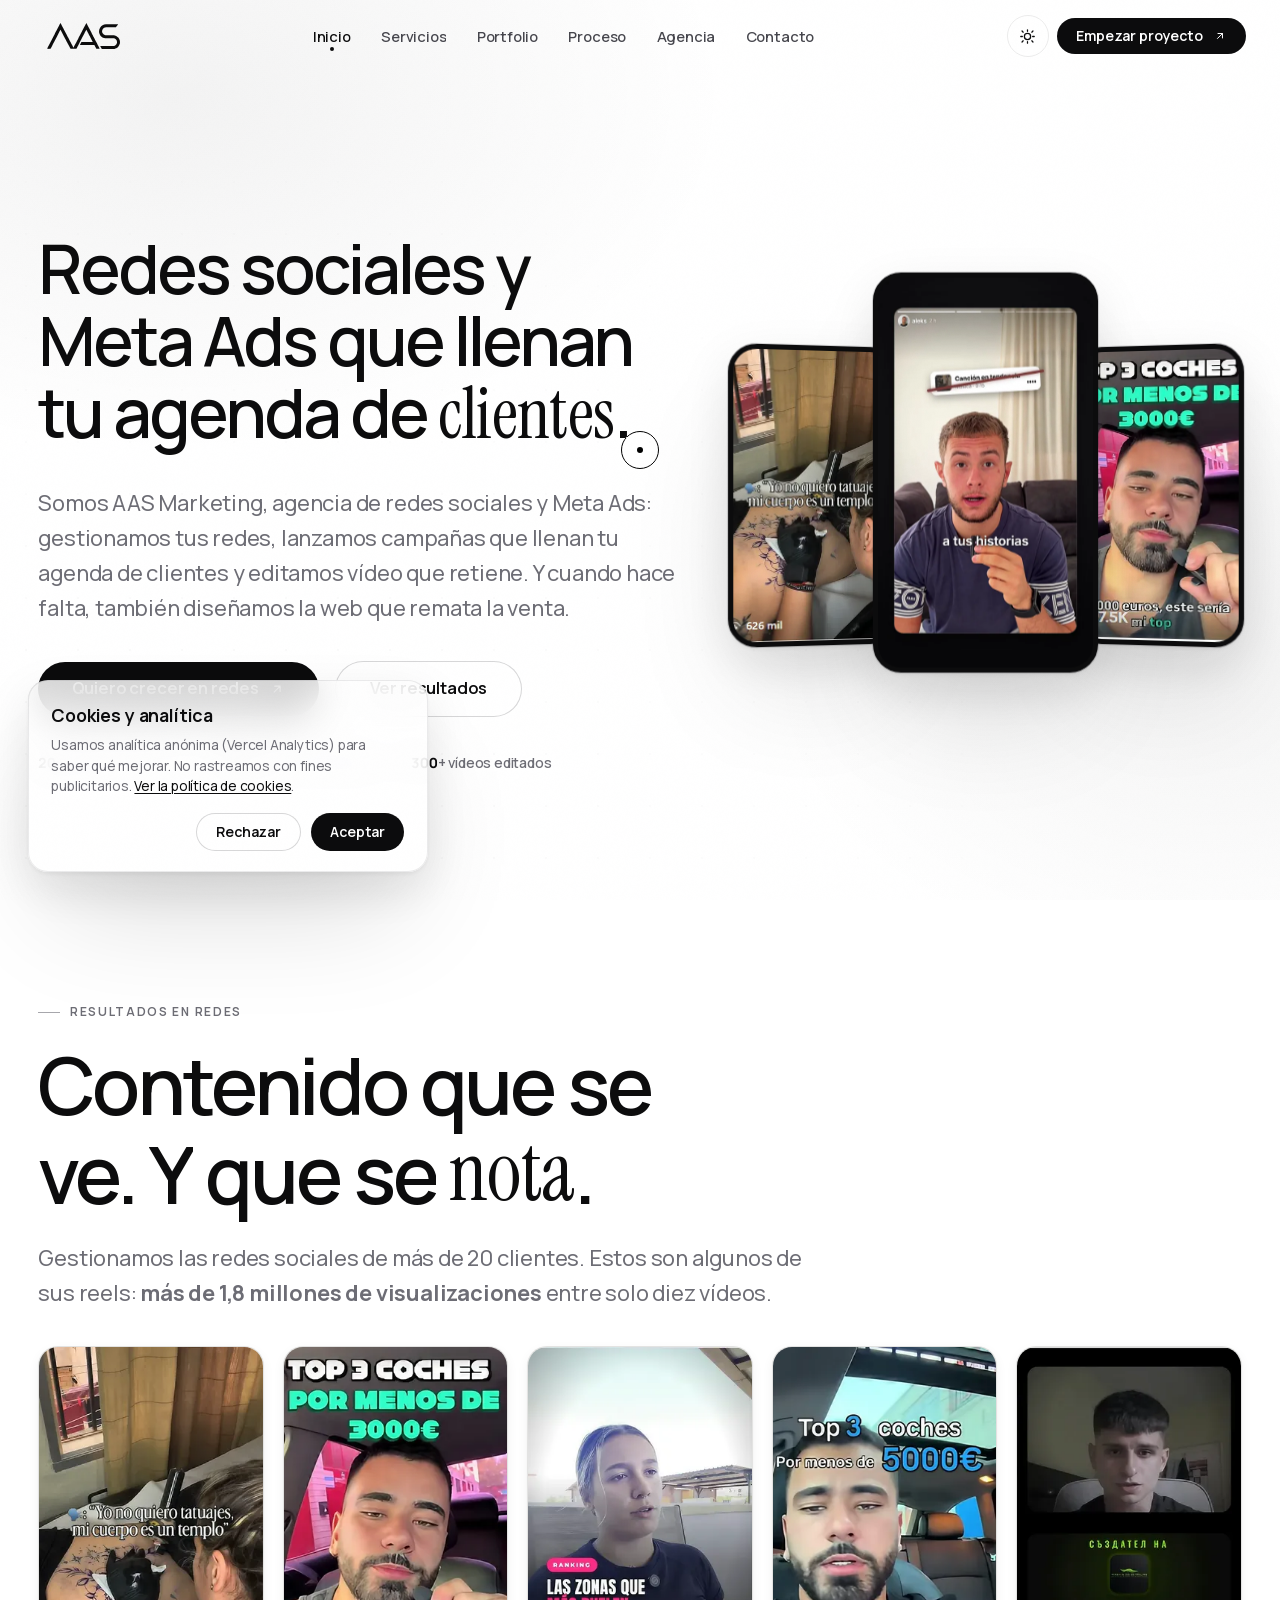
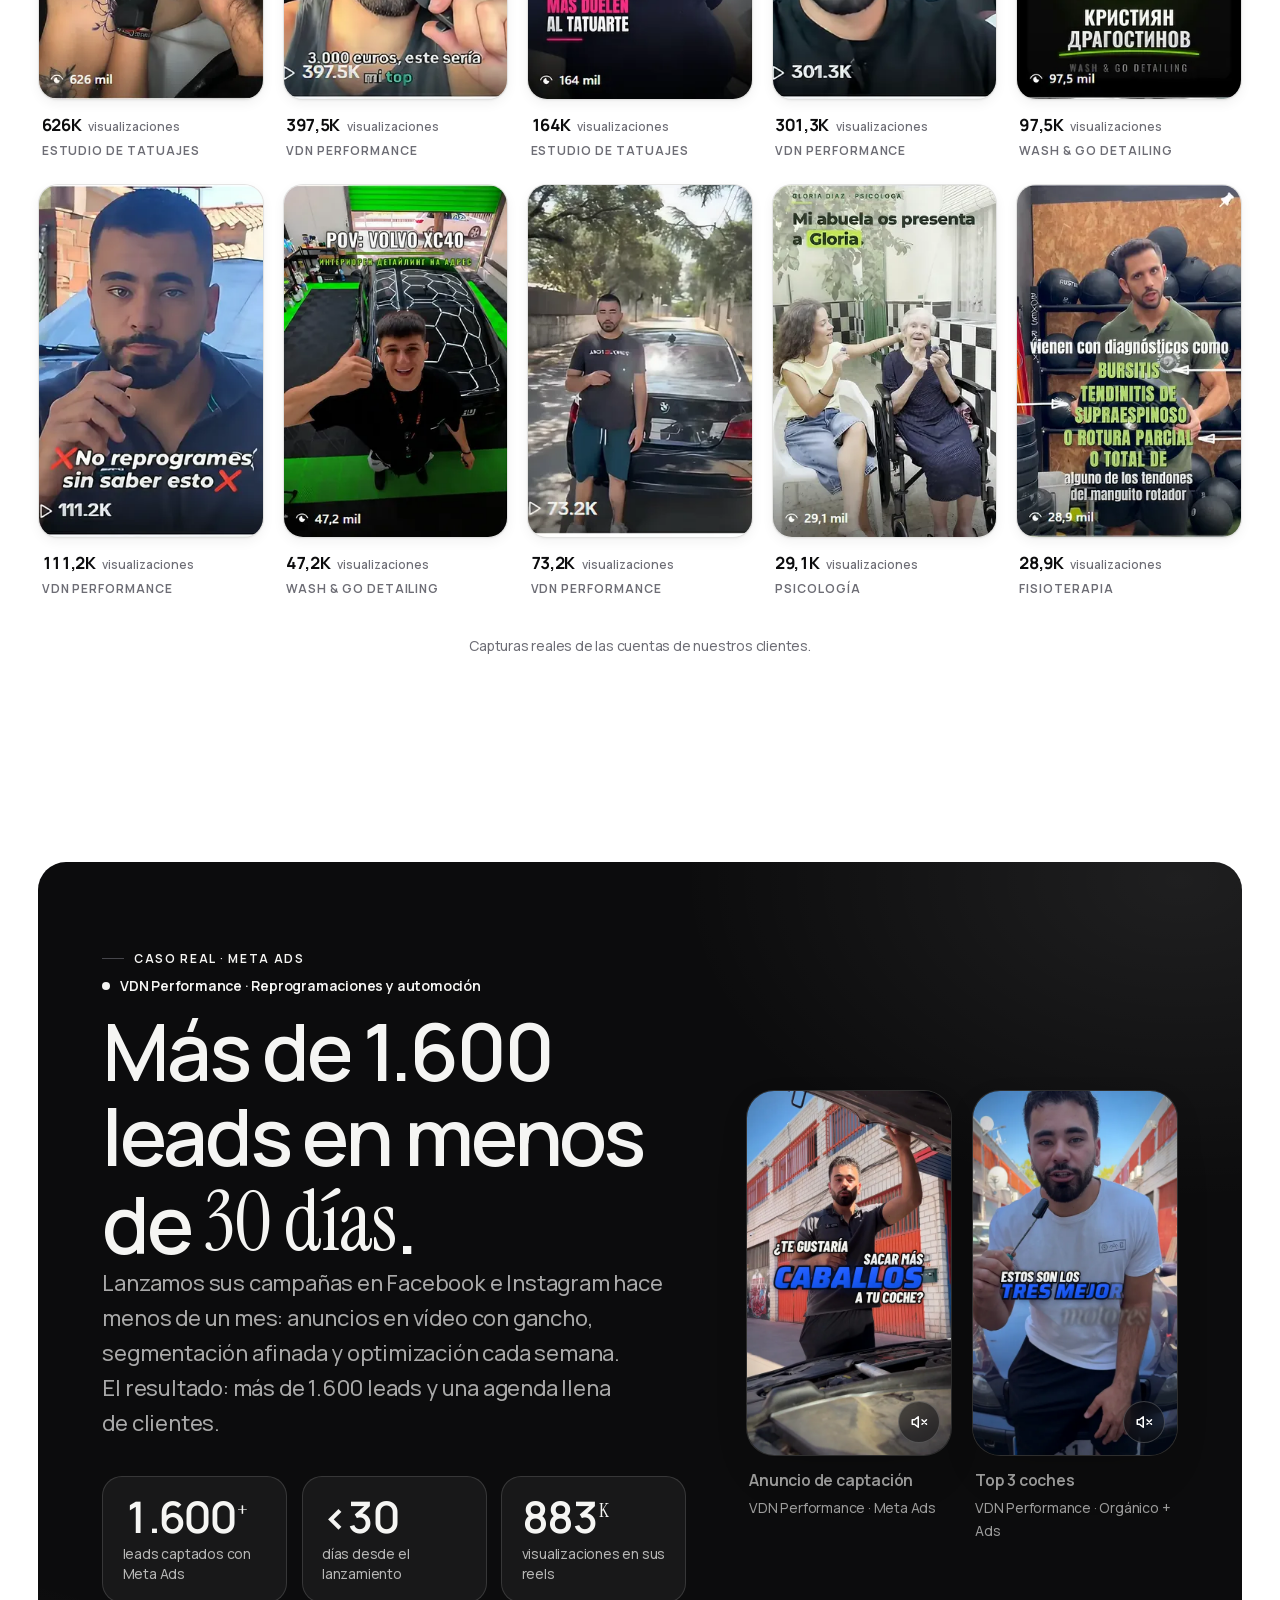
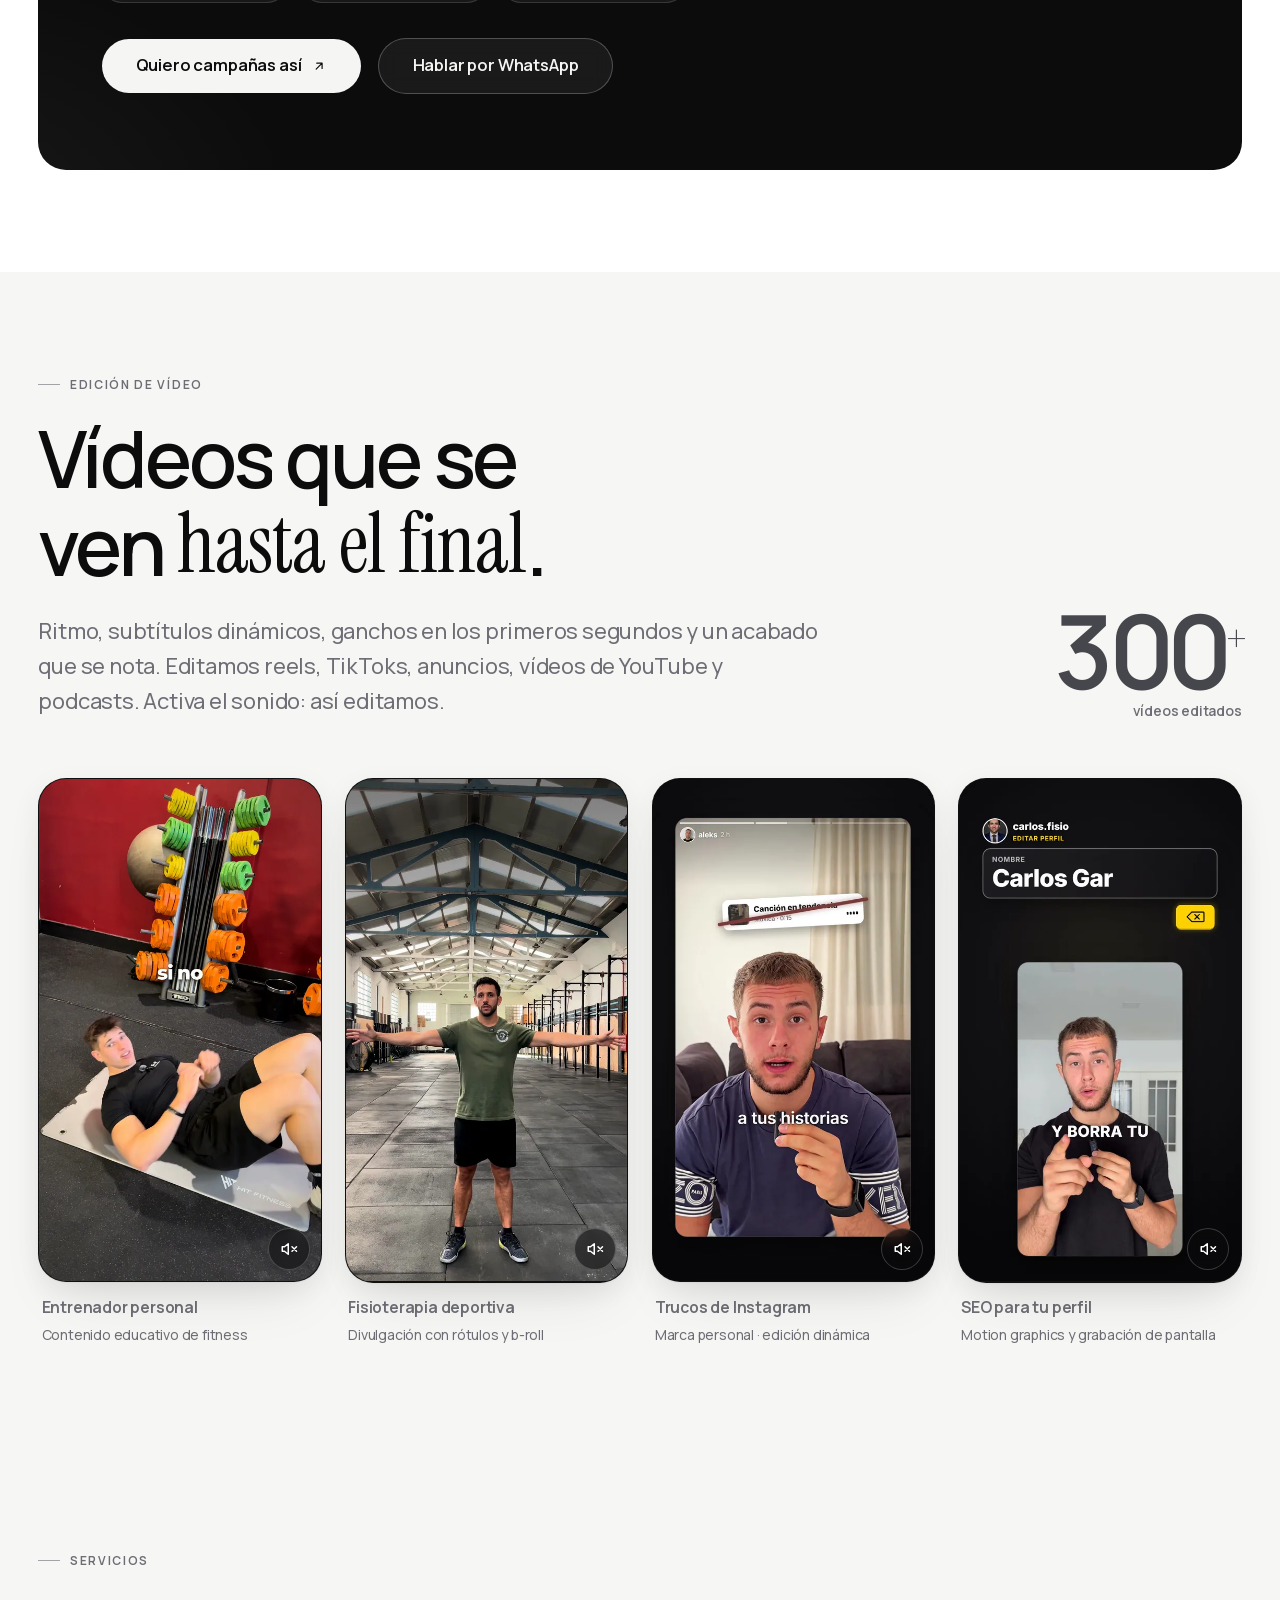
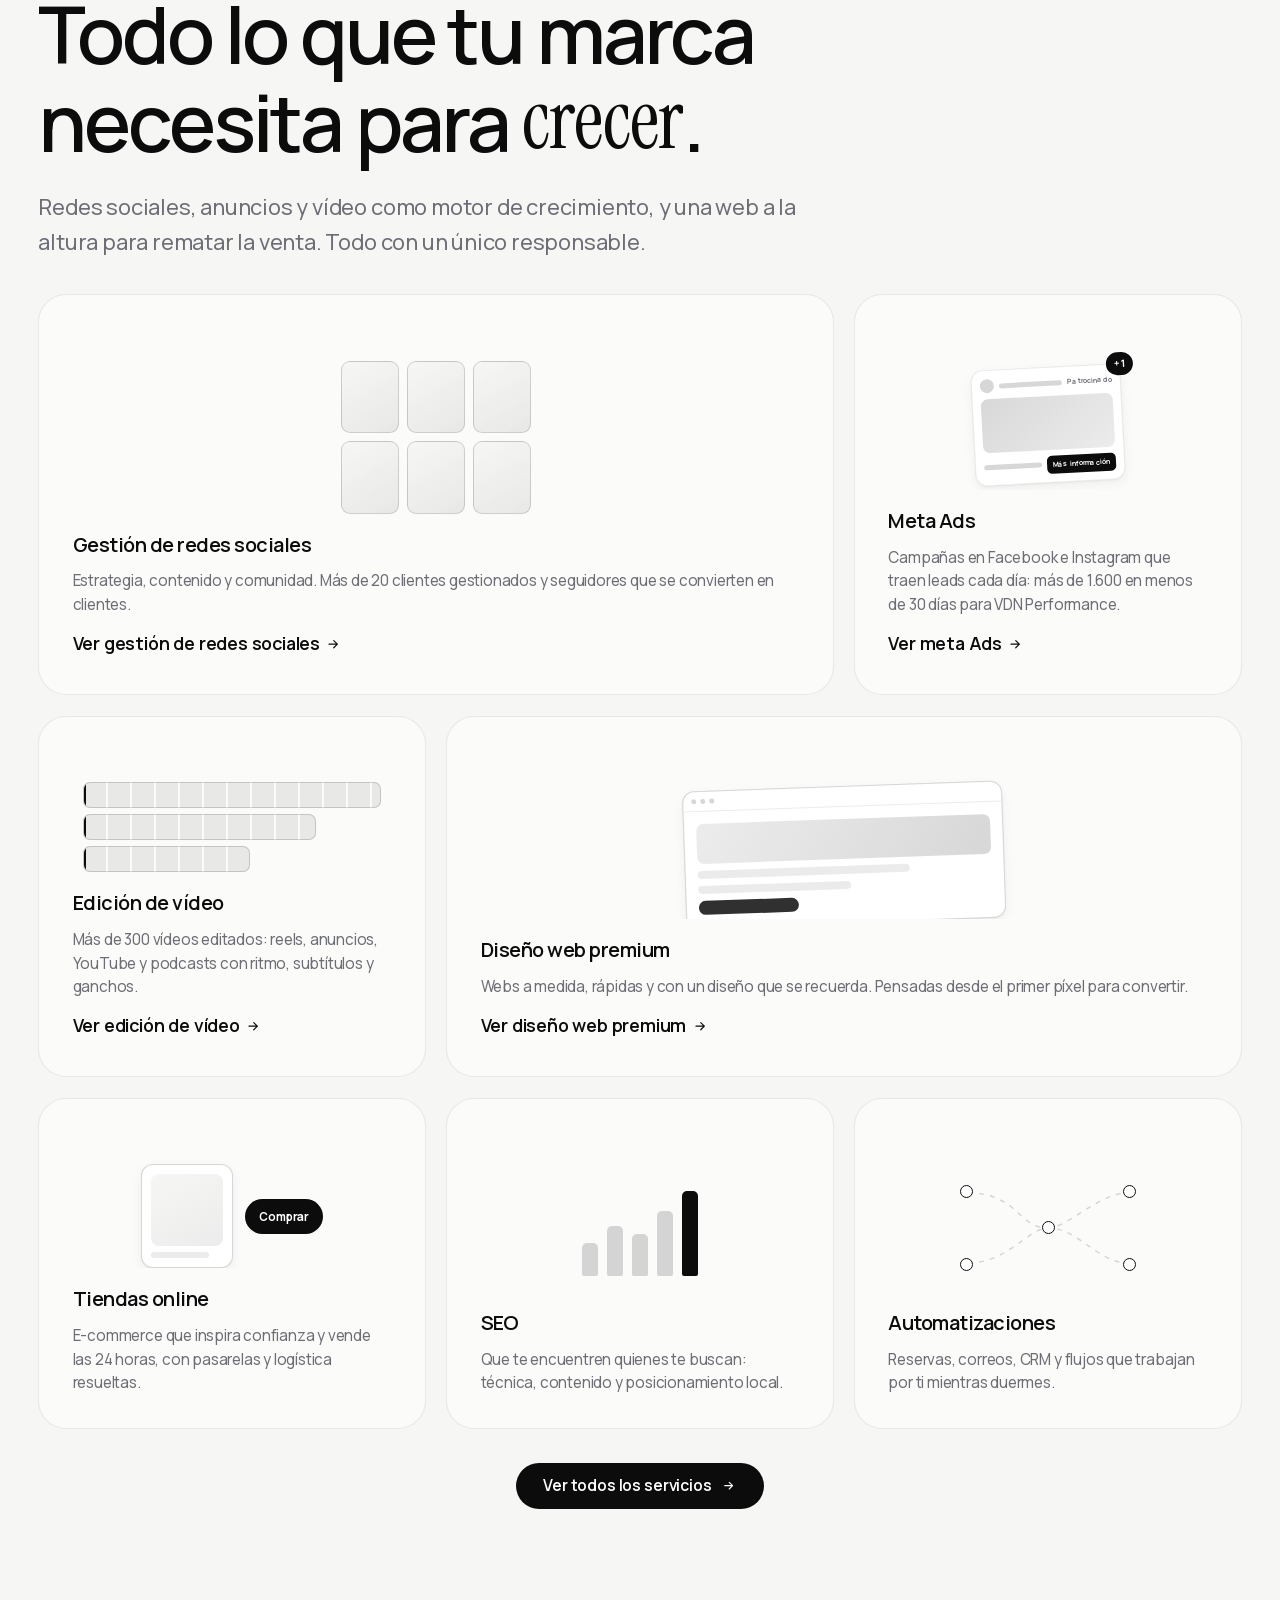
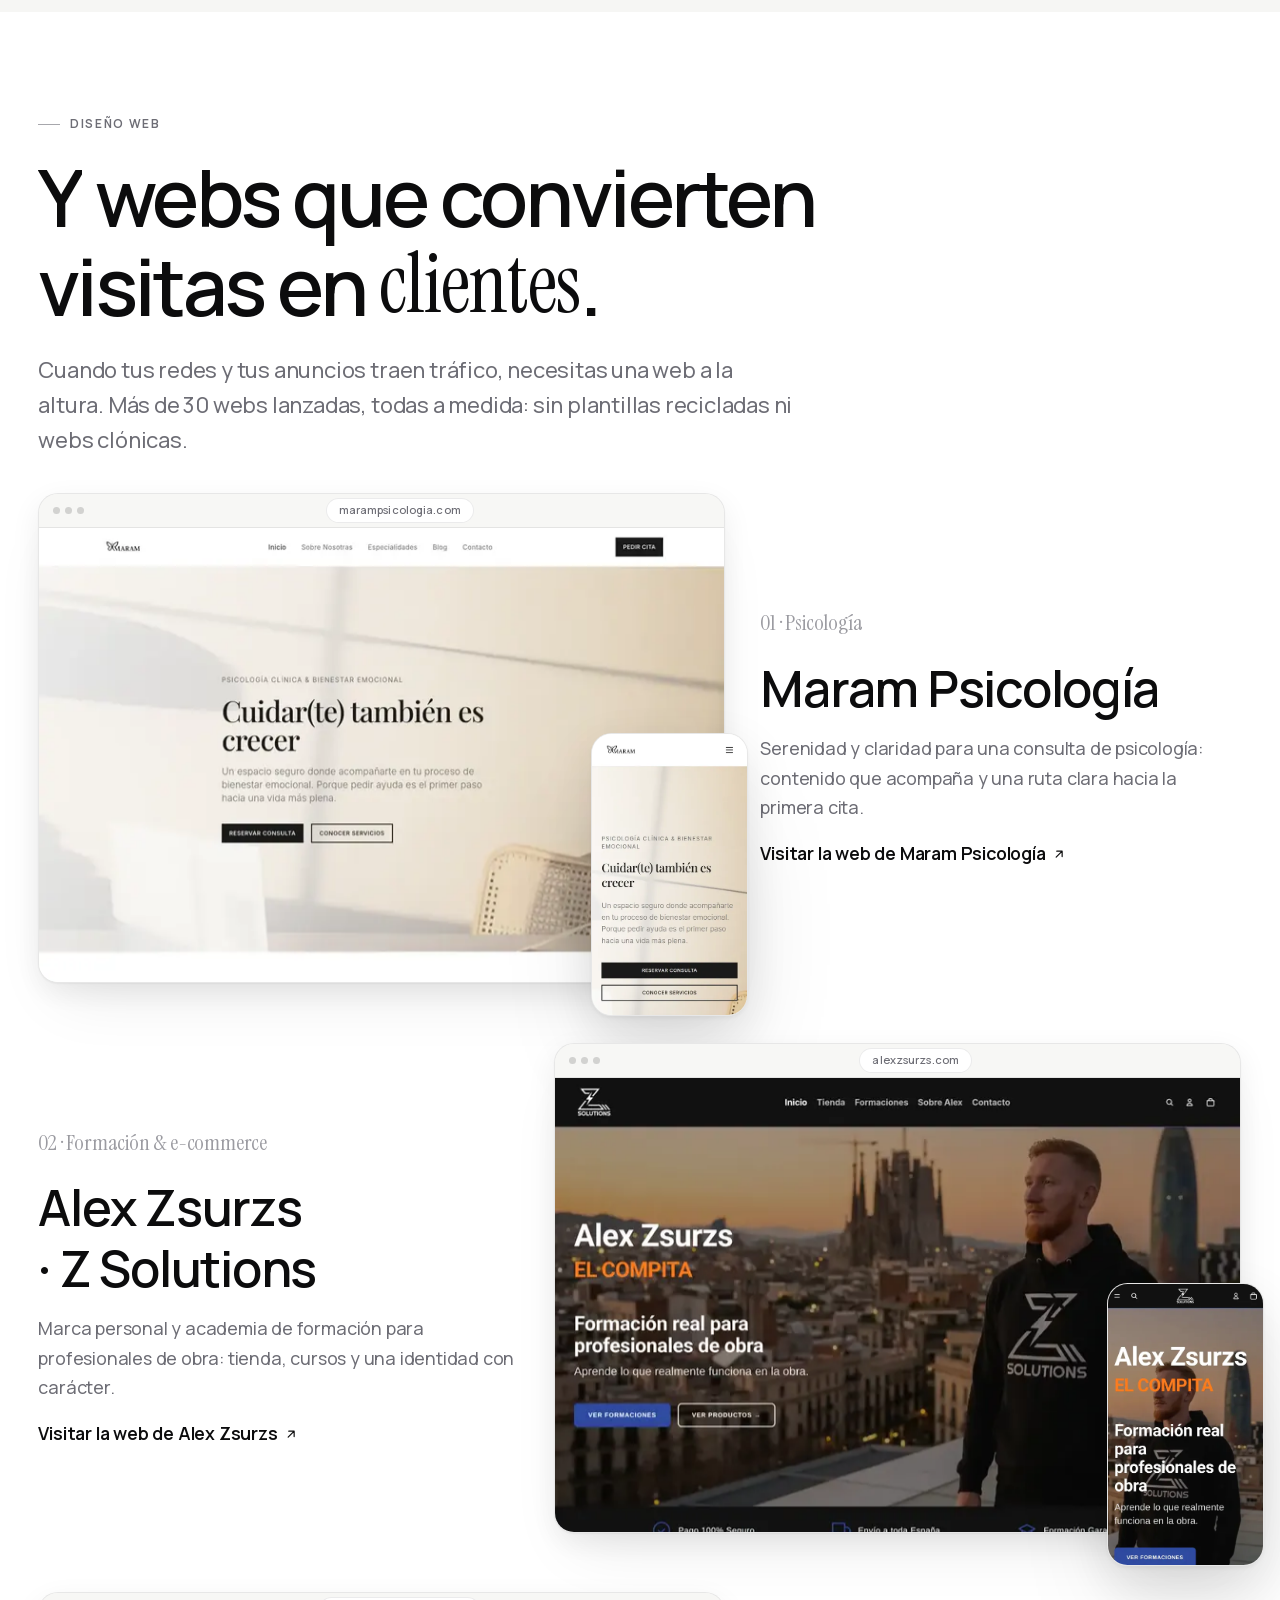
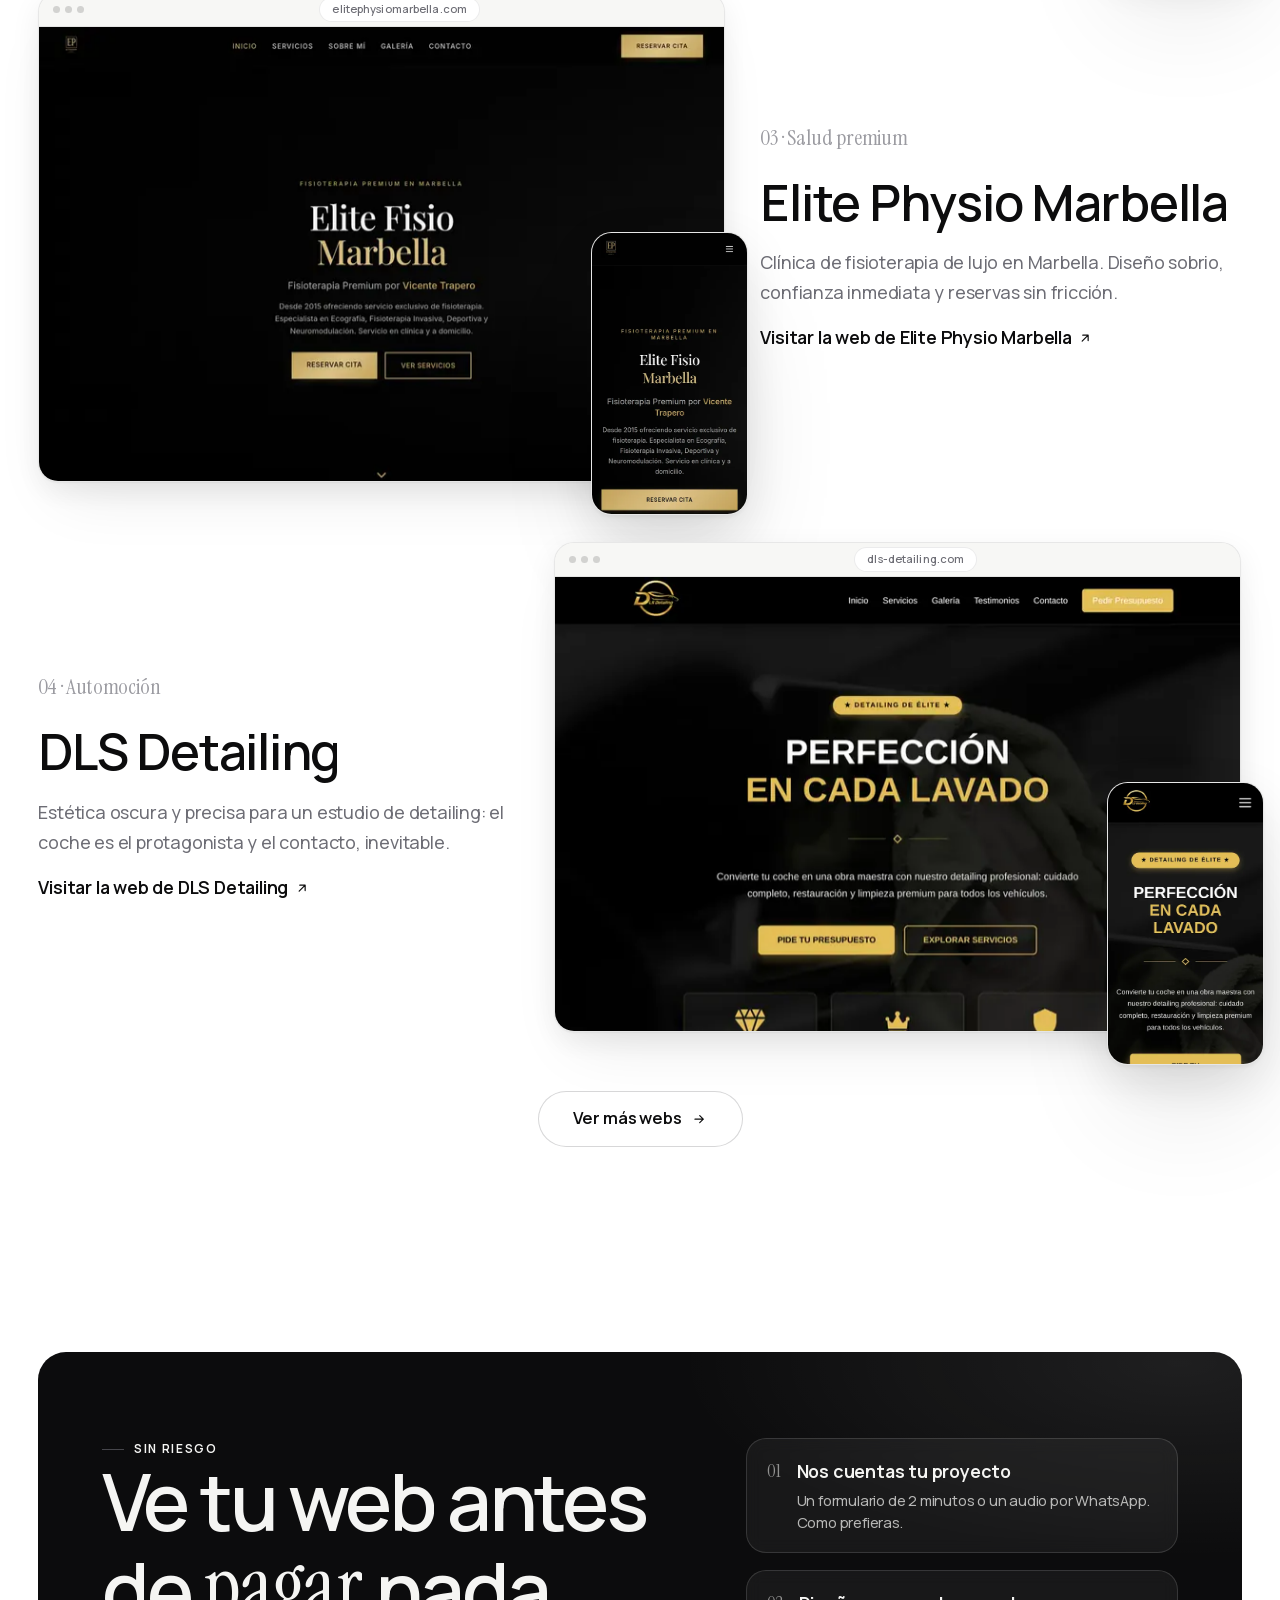
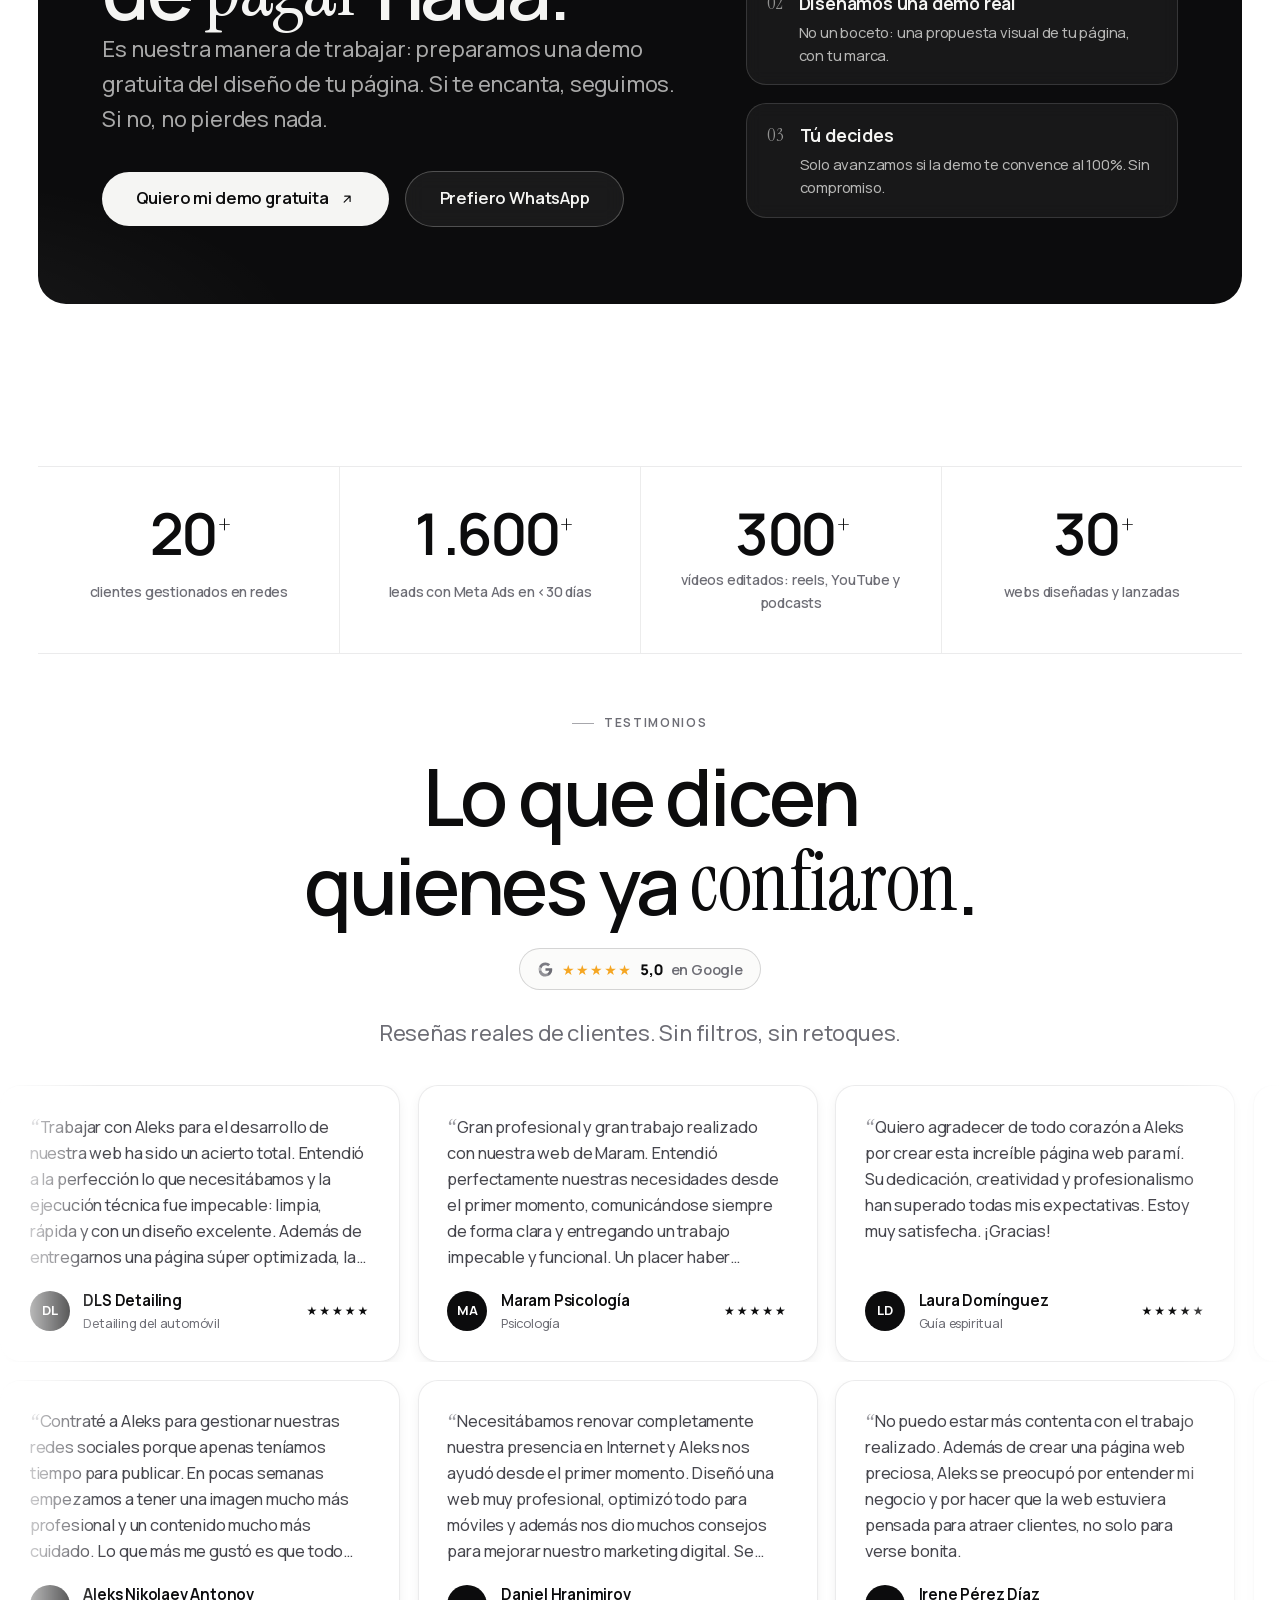
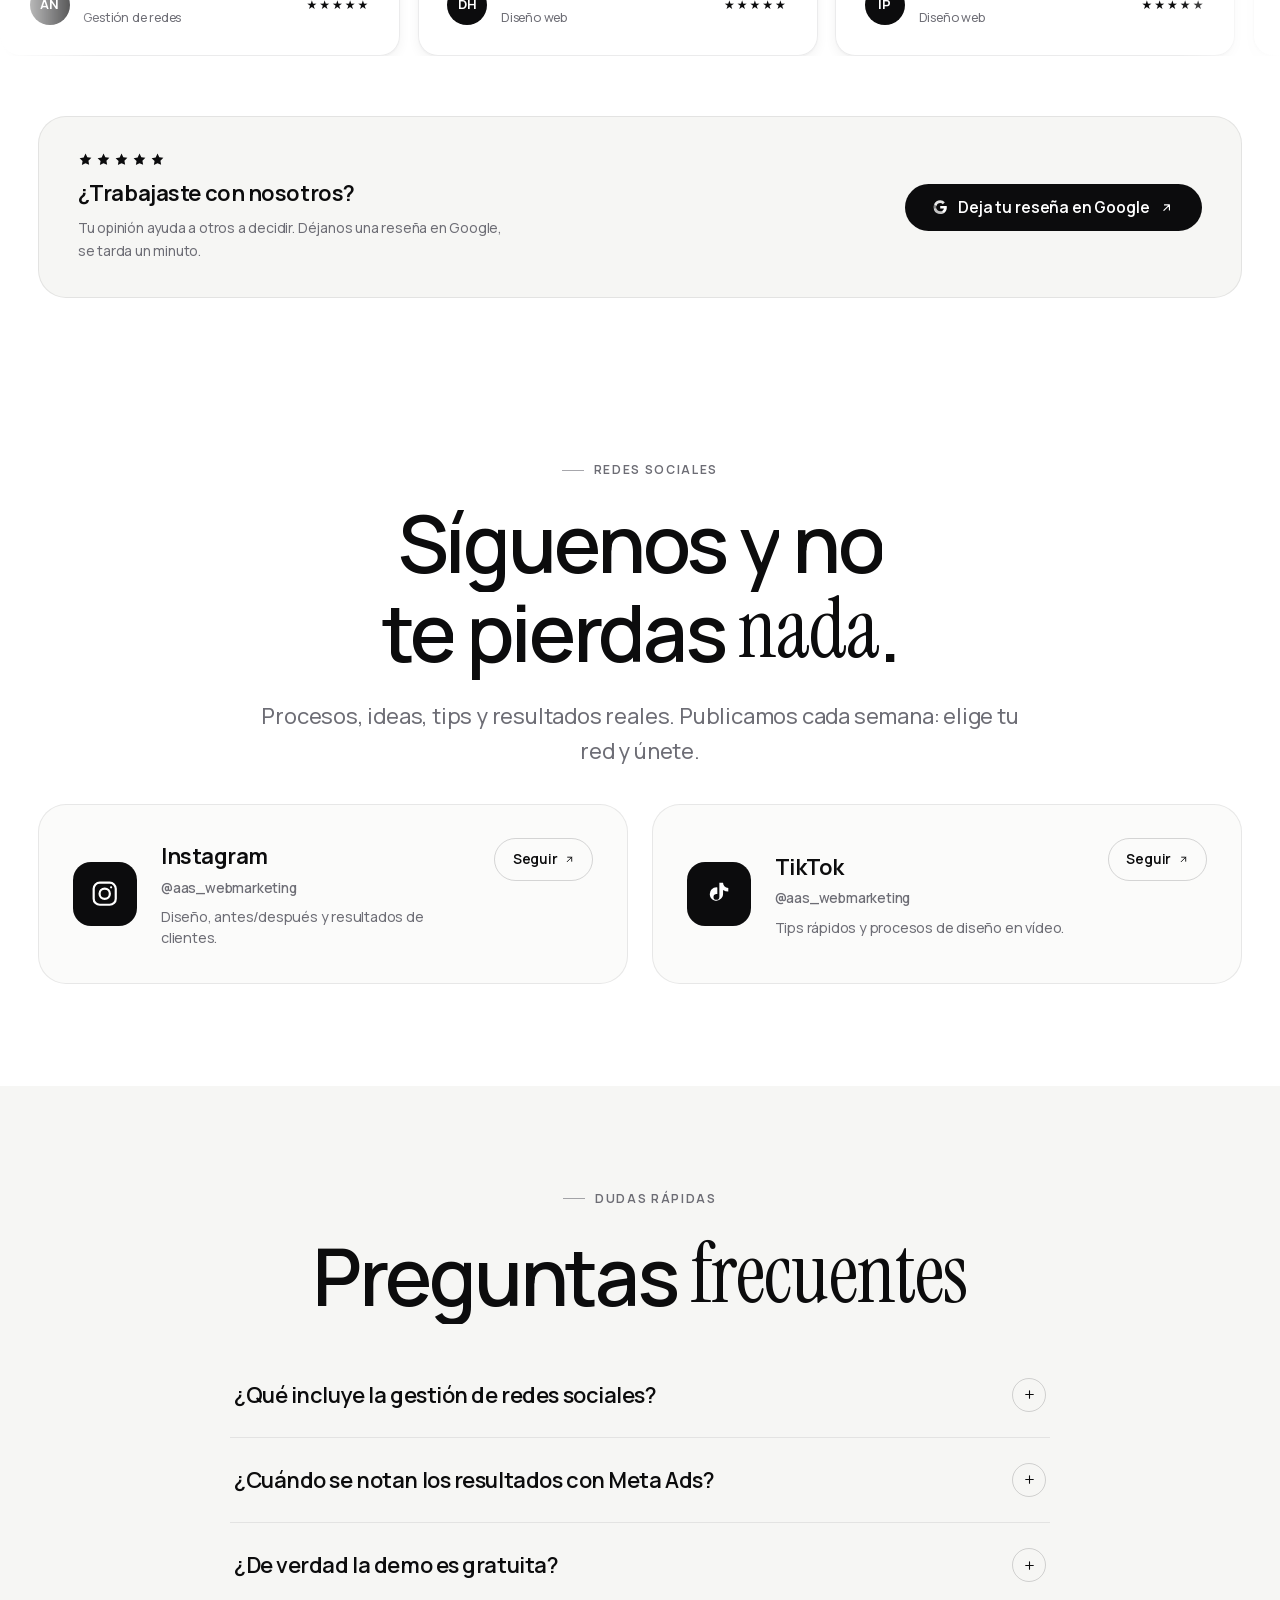
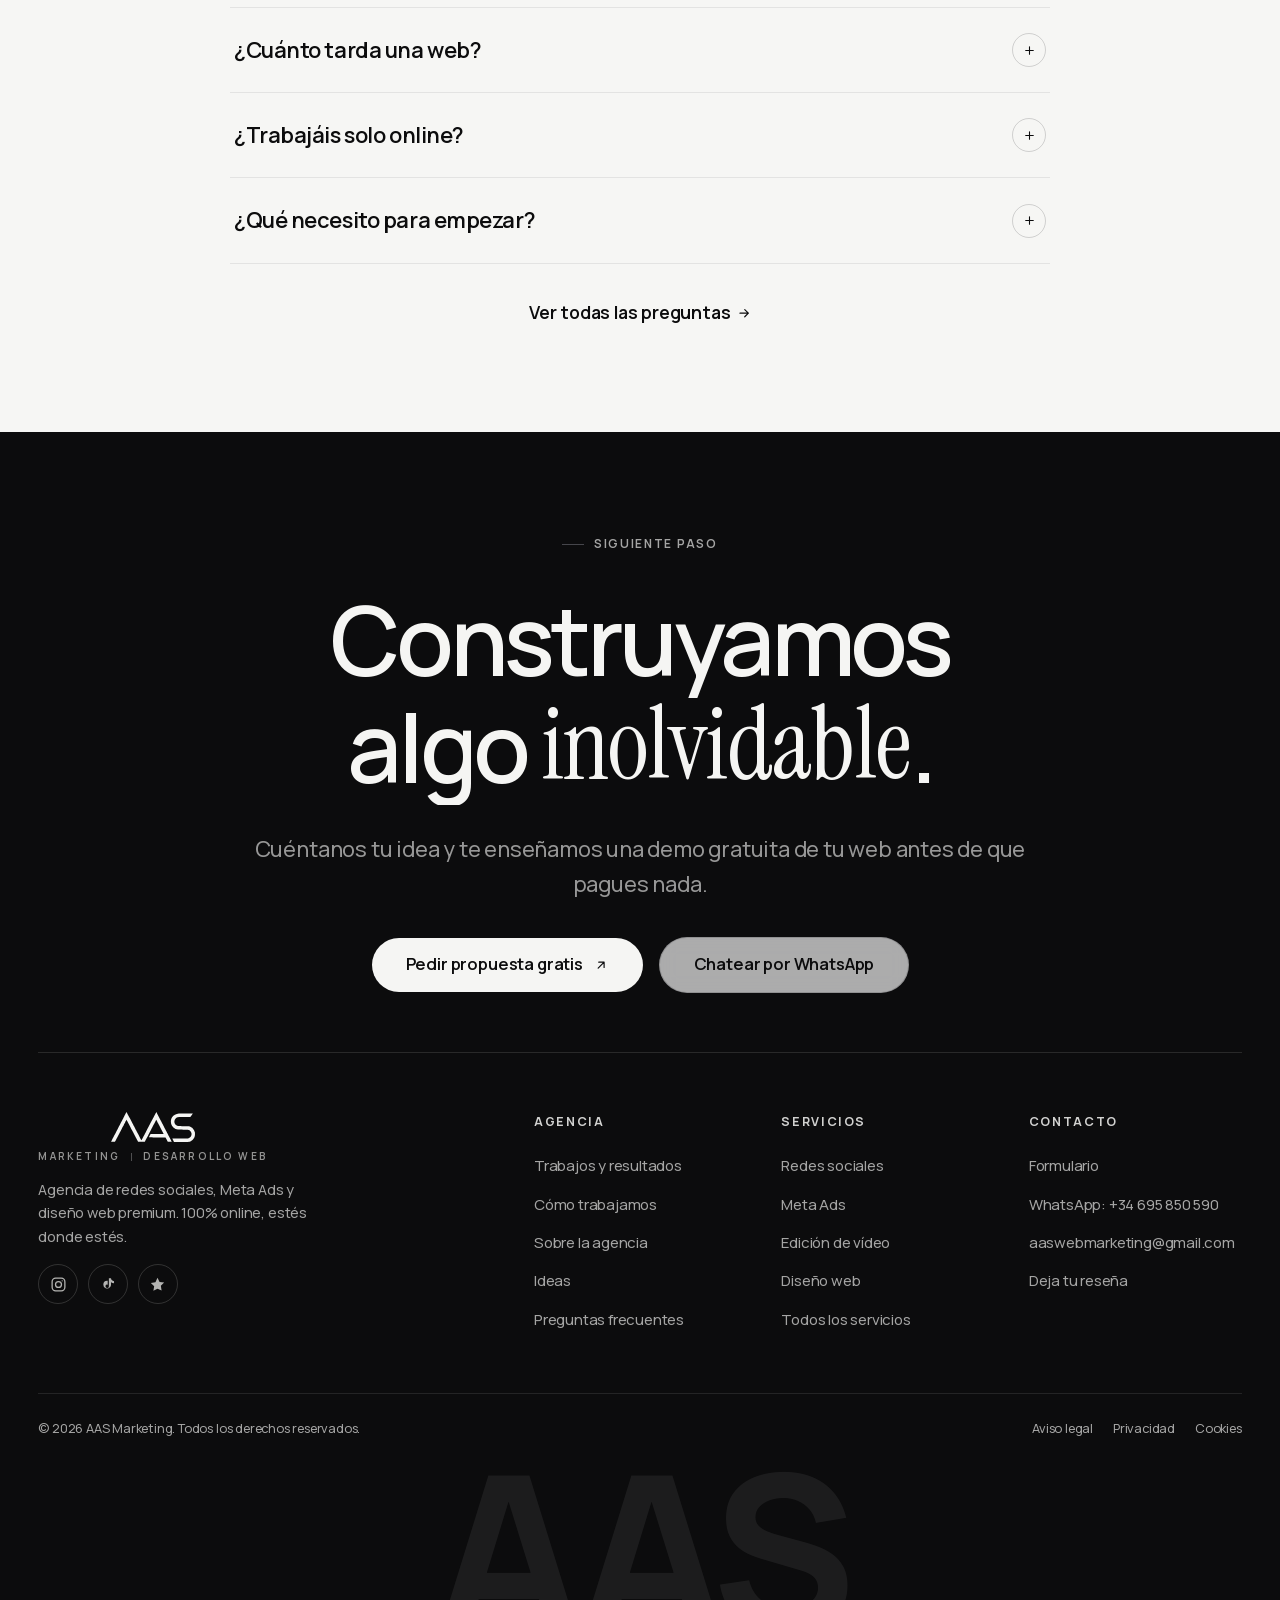
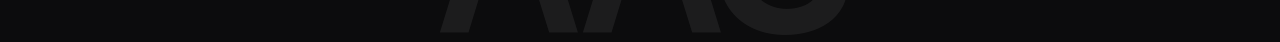
==== commit 1af5f04a: "SEO: auditoría completa con claude-seo y correcciones Técnico - Content-Security-Policy con hash del" ====
--- a/index.html
+++ b/index.html
@@ -48,7 +48,7 @@
   </script>
   <link rel="stylesheet" href="./assets/css/main.css?v=d78830d8">
   <script type="module" src="./assets/js/main.js?v=68c8ccdc"></script>
-  <script type="application/ld+json">{"@context":"https://schema.org","@graph":[{"@type":"WebSite","@id":"https://www.aasmarketing.com/#web","url":"https://www.aasmarketing.com/","name":"AAS Marketing · Redes sociales, Meta Ads y diseño web","inLanguage":"es","publisher":{"@id":"https://www.aasmarketing.com/#org"}},{"@type":"ProfessionalService","@id":"https://www.aasmarketing.com/#org","name":"AAS Marketing","alternateName":"AAS Marketing · Desarrollo Web","description":"Agencia de marketing digital especializada en gestión de redes sociales, campañas de Meta Ads y edición de vídeo, y en diseño web premium, tiendas online, SEO y automatizaciones.","slogan":"Marketing · Desarrollo Web","url":"https://www.aasmarketing.com","email":"aaswebmarketing@gmail.com","telephone":"+34 695 850 590","logo":"https://www.aasmarketing.com/assets/img/logo-aas.svg","image":"https://www.aasmarketing.com/assets/img/og.jpg","priceRange":"$$","areaServed":"España y trabajo remoto internacional","serviceType":["Gestión de redes sociales","Meta Ads","Edición de vídeo","Diseño web","Tiendas online","Landing pages","SEO","Branding","Automatizaciones"],"sameAs":["https://www.instagram.com/aas_webmarketing/"]}]}</script>
+  <script type="application/ld+json">{"@context":"https://schema.org","@graph":[{"@type":"WebSite","@id":"https://www.aasmarketing.com/#web","url":"https://www.aasmarketing.com/","name":"AAS Marketing · Redes sociales, Meta Ads y diseño web","inLanguage":"es","publisher":{"@id":"https://www.aasmarketing.com/#org"}},{"@type":"ProfessionalService","@id":"https://www.aasmarketing.com/#org","name":"AAS Marketing","alternateName":"AAS Marketing · Desarrollo Web","description":"Agencia de marketing digital especializada en gestión de redes sociales, campañas de Meta Ads y edición de vídeo, y en diseño web premium, tiendas online, SEO y automatizaciones.","slogan":"Marketing · Desarrollo Web","url":"https://www.aasmarketing.com","email":"aaswebmarketing@gmail.com","telephone":"+34 695 850 590","logo":{"@type":"ImageObject","url":"https://www.aasmarketing.com/assets/img/logo-aas.svg"},"image":"https://www.aasmarketing.com/assets/img/og.jpg","priceRange":"$$","areaServed":"España y trabajo remoto internacional","serviceType":["Gestión de redes sociales","Meta Ads","Edición de vídeo","Diseño web","Tiendas online","Landing pages","SEO","Branding","Automatizaciones"],"sameAs":["https://www.instagram.com/aas_webmarketing/","https://www.tiktok.com/@aas_webmarketing"],"founder":{"@id":"https://www.aasmarketing.com/#fundador"},"contactPoint":{"@type":"ContactPoint","contactType":"customer service","telephone":"+34 695 850 590","email":"aaswebmarketing@gmail.com","availableLanguage":["es","en"],"areaServed":"ES"},"knowsAbout":["Gestión de redes sociales","Meta Ads","Publicidad en Instagram y Facebook","Edición de vídeo","Reels y TikTok","Diseño web","SEO","Tiendas online"]},{"@type":"Person","@id":"https://www.aasmarketing.com/#fundador","name":"Aleksandar Metodiev Stefanov","alternateName":"Aleks","jobTitle":"Fundador y director","worksFor":{"@id":"https://www.aasmarketing.com/#org"},"url":"https://www.aasmarketing.com/agencia/"},{"@type":"VideoObject","name":"Anuncio de captación para VDN Performance","description":"Anuncio en vídeo para Meta Ads editado por AAS Marketing para VDN Performance (reprogramaciones).","duration":"PT25S","uploadDate":"2026-10-15T09:00:00+02:00","thumbnailUrl":"https://www.aasmarketing.com/assets/video/vdn-reprogramacion.webp","contentUrl":"https://www.aasmarketing.com/assets/video/vdn-reprogramacion.mp4","publisher":{"@id":"https://www.aasmarketing.com/#org"},"inLanguage":"es"},{"@type":"VideoObject","name":"Top 3 coches · VDN Performance","description":"Reel editado por AAS Marketing para VDN Performance, usado en orgánico y en anuncios.","duration":"PT24S","uploadDate":"2026-10-15T09:00:00+02:00","thumbnailUrl":"https://www.aasmarketing.com/assets/video/vdn-top-coches.webp","contentUrl":"https://www.aasmarketing.com/assets/video/vdn-top-coches.mp4","publisher":{"@id":"https://www.aasmarketing.com/#org"},"inLanguage":"es"},{"@type":"VideoObject","name":"Reel educativo de fitness para un entrenador personal","description":"Reel con subtítulos dinámicos y ritmo de edición para un entrenador personal.","duration":"PT46S","uploadDate":"2026-10-15T09:00:00+02:00","thumbnailUrl":"https://www.aasmarketing.com/assets/video/reel-entrenador.webp","contentUrl":"https://www.aasmarketing.com/assets/video/reel-entrenador.mp4","publisher":{"@id":"https://www.aasmarketing.com/#org"},"inLanguage":"es"},{"@type":"VideoObject","name":"Reel de fisioterapia deportiva","description":"Reel divulgativo con rótulos y b-roll para una clínica de fisioterapia deportiva.","duration":"PT43S","uploadDate":"2026-10-15T09:00:00+02:00","thumbnailUrl":"https://www.aasmarketing.com/assets/video/reel-fisioterapia.webp","contentUrl":"https://www.aasmarketing.com/assets/video/reel-fisioterapia.mp4","publisher":{"@id":"https://www.aasmarketing.com/#org"},"inLanguage":"es"},{"@type":"VideoObject","name":"Trucos de Instagram: ponerle música a tus historias","description":"Reel de marca personal con edición dinámica sobre trucos de Instagram.","duration":"PT35S","uploadDate":"2026-10-15T09:00:00+02:00","thumbnailUrl":"https://www.aasmarketing.com/assets/video/reel-instagram-musica.webp","contentUrl":"https://www.aasmarketing.com/assets/video/reel-instagram-musica.mp4","publisher":{"@id":"https://www.aasmarketing.com/#org"},"inLanguage":"es"},{"@type":"VideoObject","name":"SEO para tu perfil de Instagram","description":"Reel con motion graphics y grabación de pantalla sobre cómo optimizar el perfil.","duration":"PT30S","uploadDate":"2026-10-15T09:00:00+02:00","thumbnailUrl":"https://www.aasmarketing.com/assets/video/reel-perfil-seo.webp","contentUrl":"https://www.aasmarketing.com/assets/video/reel-perfil-seo.mp4","publisher":{"@id":"https://www.aasmarketing.com/#org"},"inLanguage":"es"}]}</script>
   <script type="application/ld+json">{"@context":"https://schema.org","@type":"FAQPage","mainEntity":[{"@type":"Question","name":"¿Qué incluye la gestión de redes sociales?","acceptedAnswer":{"@type":"Answer","text":"Estrategia, calendario, creación y edición de contenido (reels, carruseles y stories), publicación, comunidad y un informe mensual con resultados. Ya gestionamos las redes sociales de más de 20 clientes."}},{"@type":"Question","name":"¿Cuándo se notan los resultados con Meta Ads?","acceptedAnswer":{"@type":"Answer","text":"Depende del sector y del presupuesto, pero una campaña bien montada suele traer contactos desde la primera semana. Con VDN Performance superamos los 1.600 leads en menos de 30 días."}},{"@type":"Question","name":"¿De verdad la demo es gratuita?","acceptedAnswer":{"@type":"Answer","text":"Sí. Preparamos una propuesta visual real de tu web sin coste y sin compromiso. Solo si te convence al 100% seguimos adelante con el proyecto."}},{"@type":"Question","name":"¿Cuánto tarda una web?","acceptedAnswer":{"@type":"Answer","text":"Si tienes claro qué quieres (textos, marca y referencias), tu web puede estar lista en un máximo de 72 horas. Proyectos más grandes, como tiendas extensas, llevan algo más, siempre con un calendario claro desde el día uno."}},{"@type":"Question","name":"¿Trabajáis solo online?","acceptedAnswer":{"@type":"Answer","text":"Sí, al 100%. Trabajamos con clientes de toda España (y fuera) por videollamada, WhatsApp y correo. Todo el proceso está pensado para que sea cómodo estés donde estés."}},{"@type":"Question","name":"¿Qué necesito para empezar?","acceptedAnswer":{"@type":"Answer","text":"Solo tu idea. Te guiamos con el resto: textos, fotos, dominio, hosting… Lo vemos juntos paso a paso, sin tecnicismos."}}]}</script>
 </head>
 <body>
@@ -98,7 +98,7 @@
         <div class="hero-copy">
           <h1>Redes sociales y Meta Ads que llenan tu agenda de <em class="accent">clientes</em>.</h1>
           <p class="lead hero-sub">Somos AAS Marketing, agencia de redes sociales y Meta Ads: gestionamos tus redes, lanzamos campañas que llenan tu agenda de clientes y editamos vídeo que retiene. Y cuando hace falta, también diseñamos la web que remata la venta.</p>
-          <div class="hero-cta"-group>
+          <div class="hero-cta">
             <a class="btn btn-l" href="./contacto/">Quiero crecer en redes <span class="arr"><svg width="24" height="24" viewBox="0 0 24 24" fill="none" stroke="currentColor" stroke-width="2" stroke-linecap="round" stroke-linejoin="round" aria-hidden="true"><path d="M7 17 17 7M8 7h9v9"/></svg></span></a>
             <a class="btn btn-ghost btn-l" href="#resultados">Ver resultados</a>
           </div>
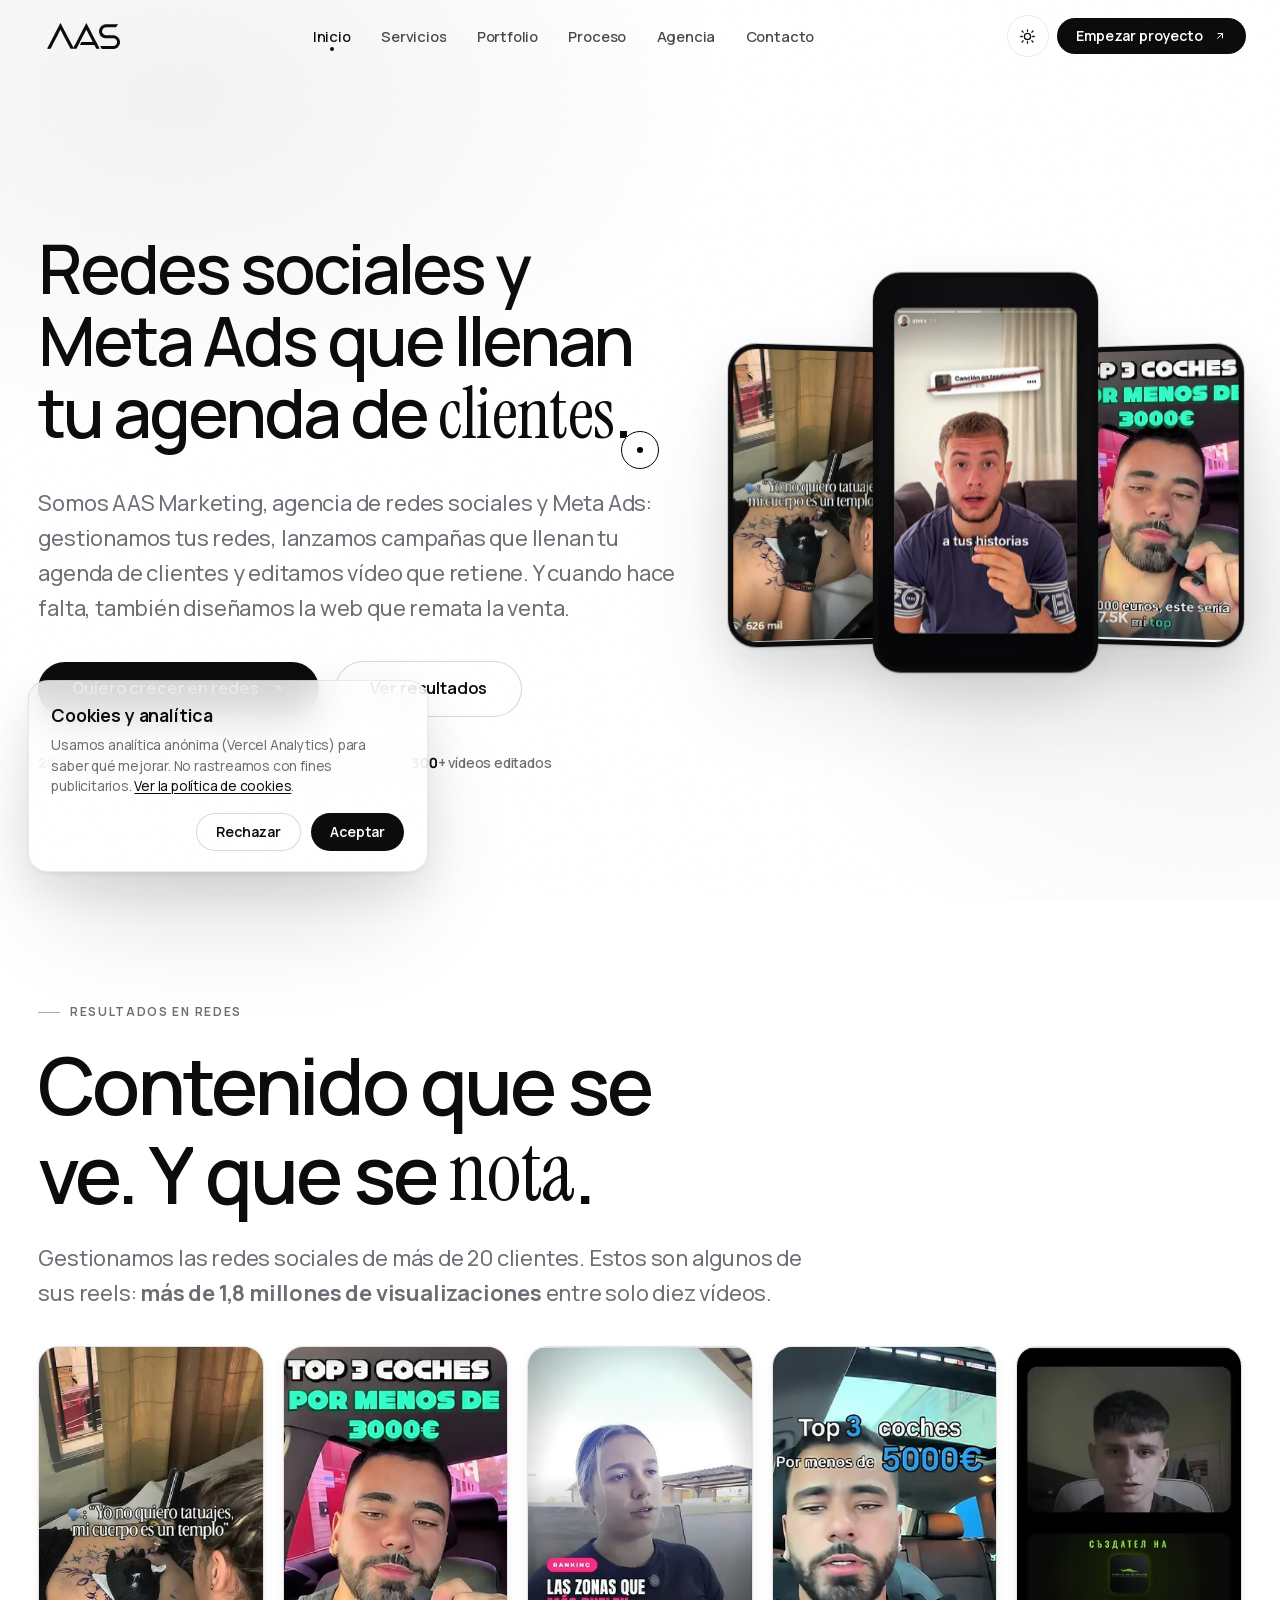
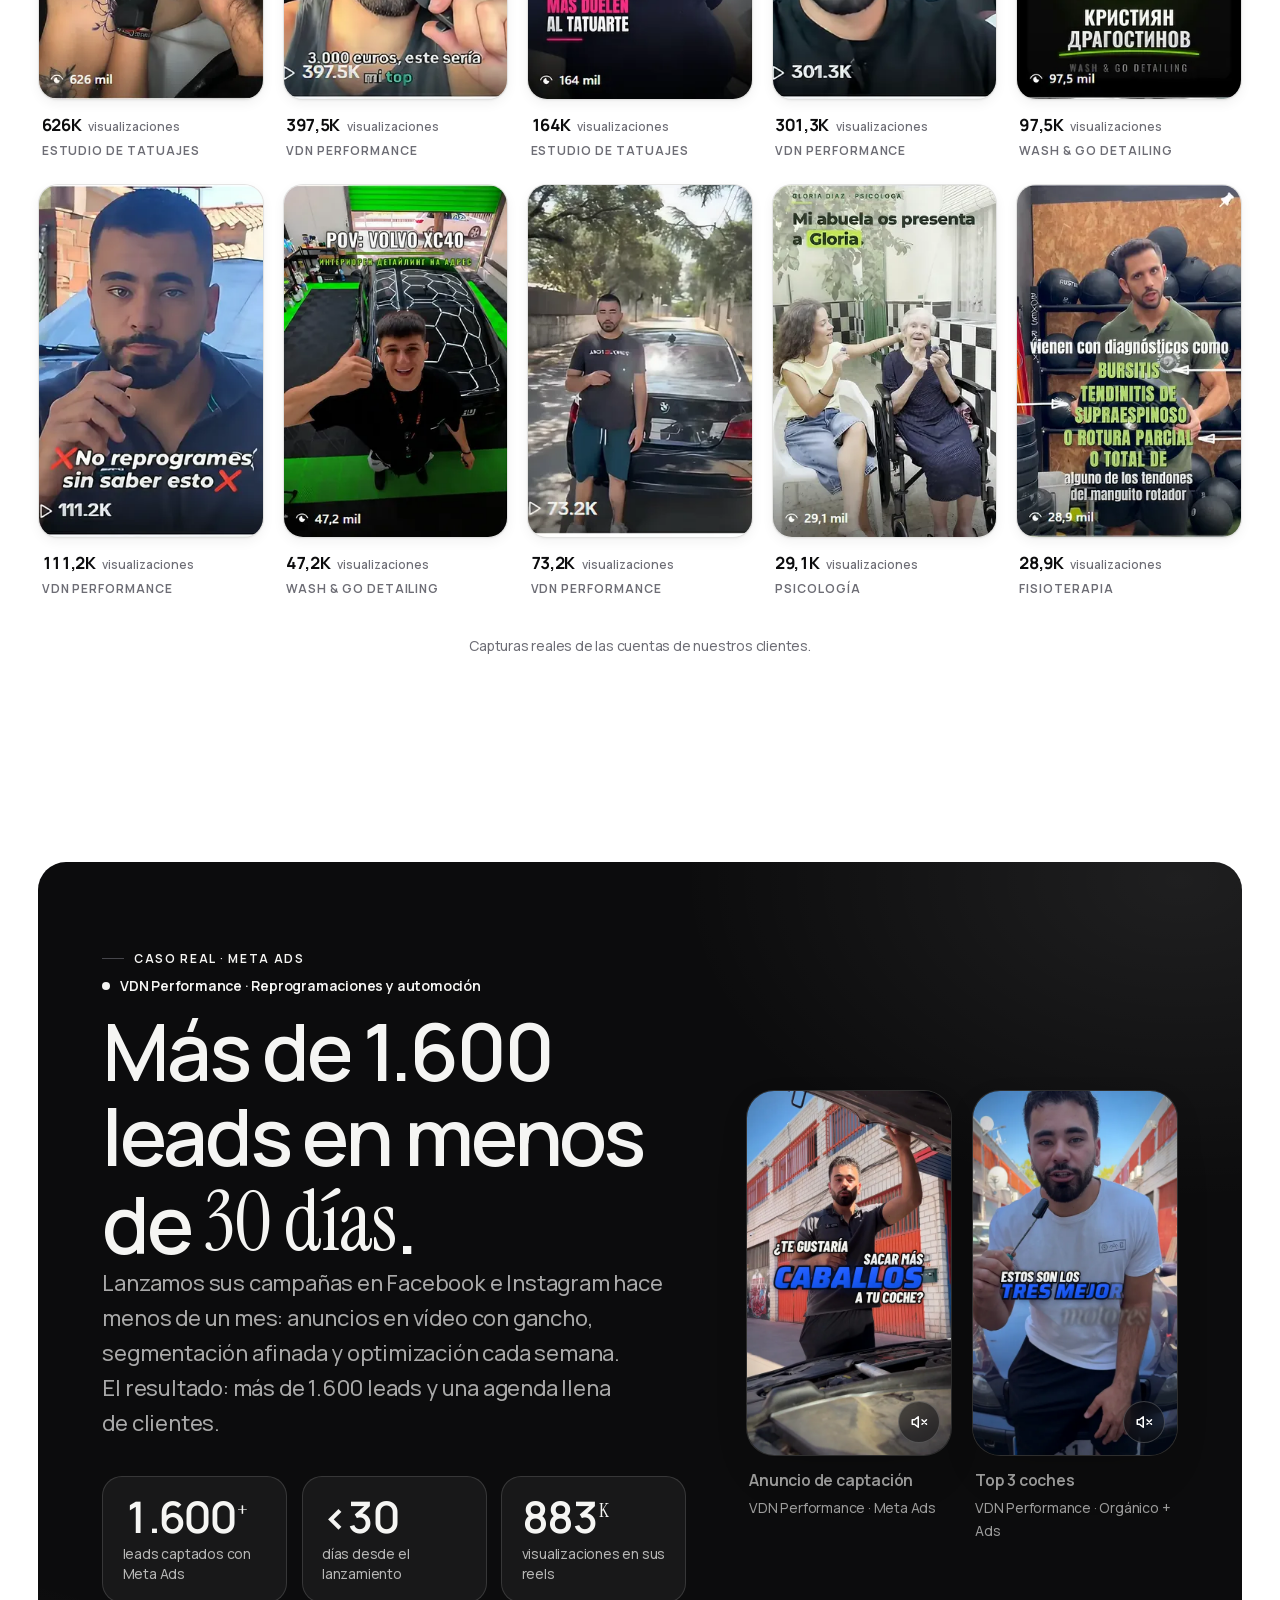
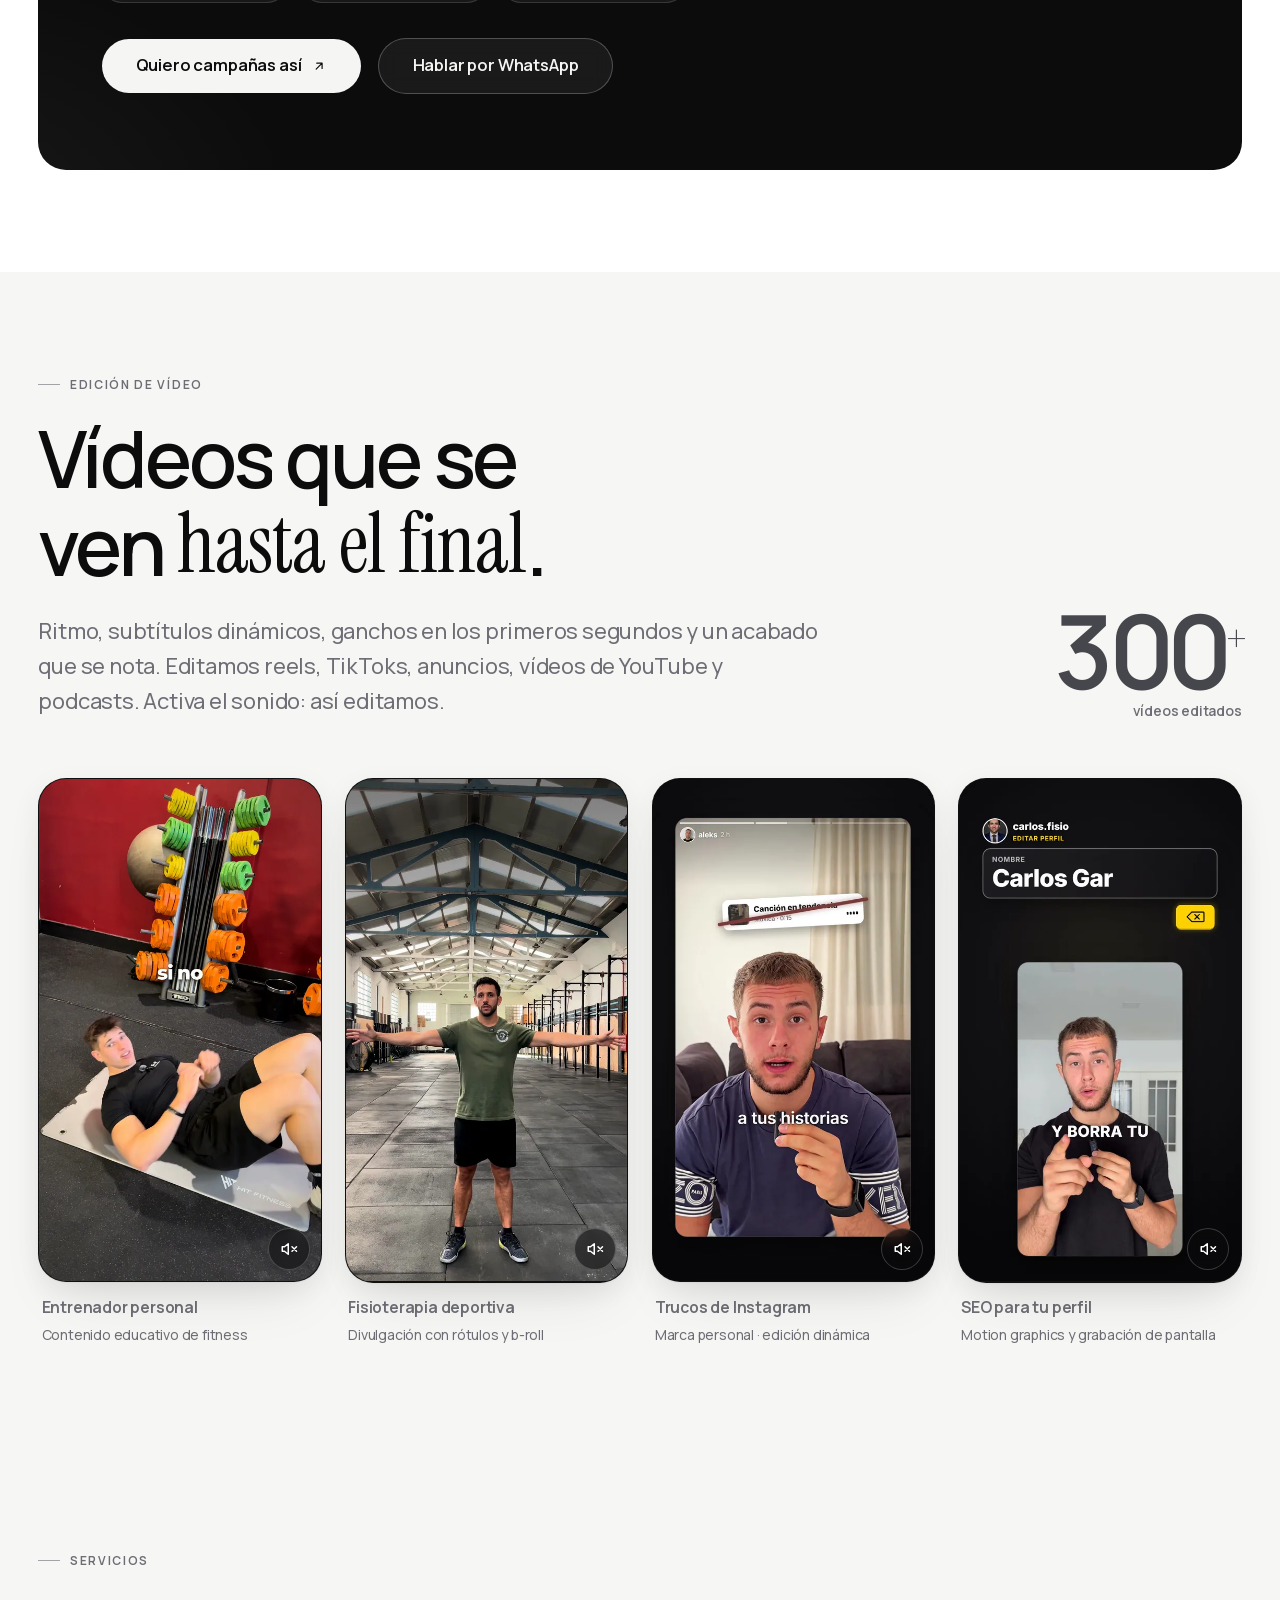
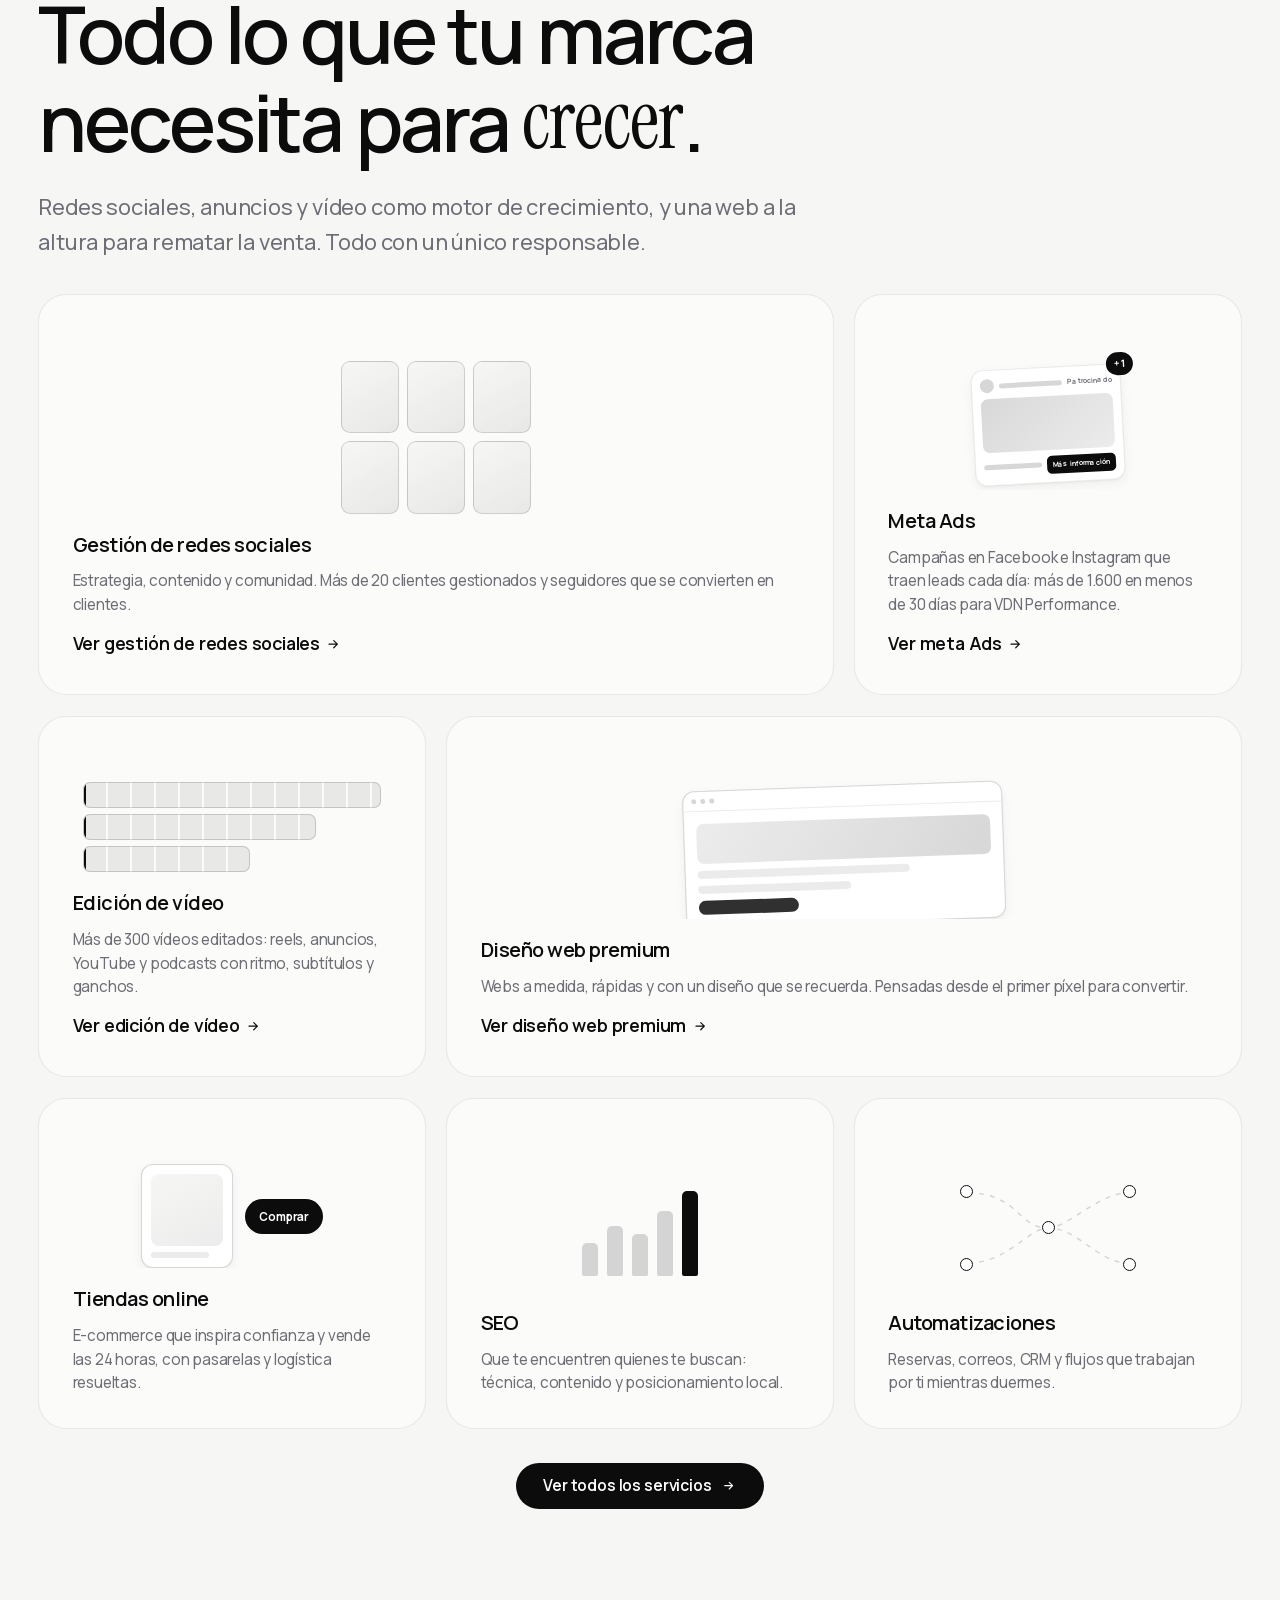
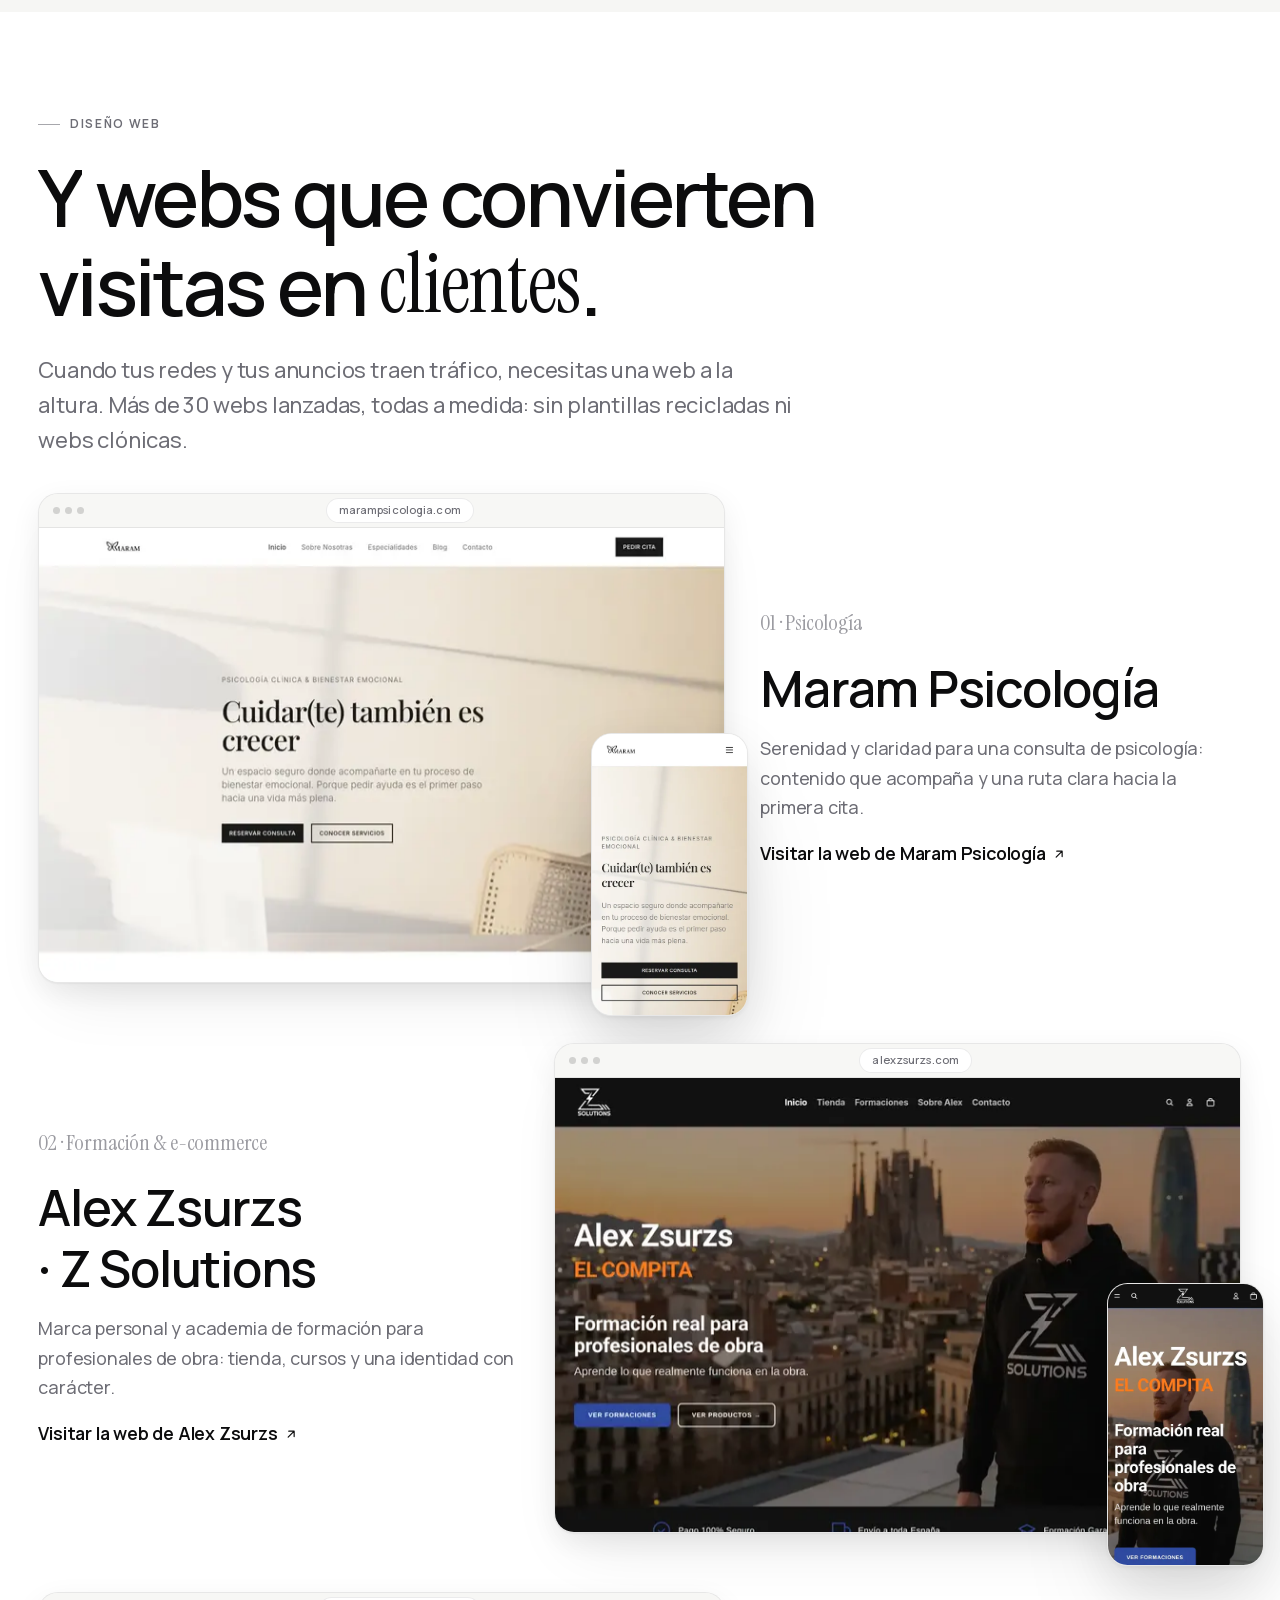
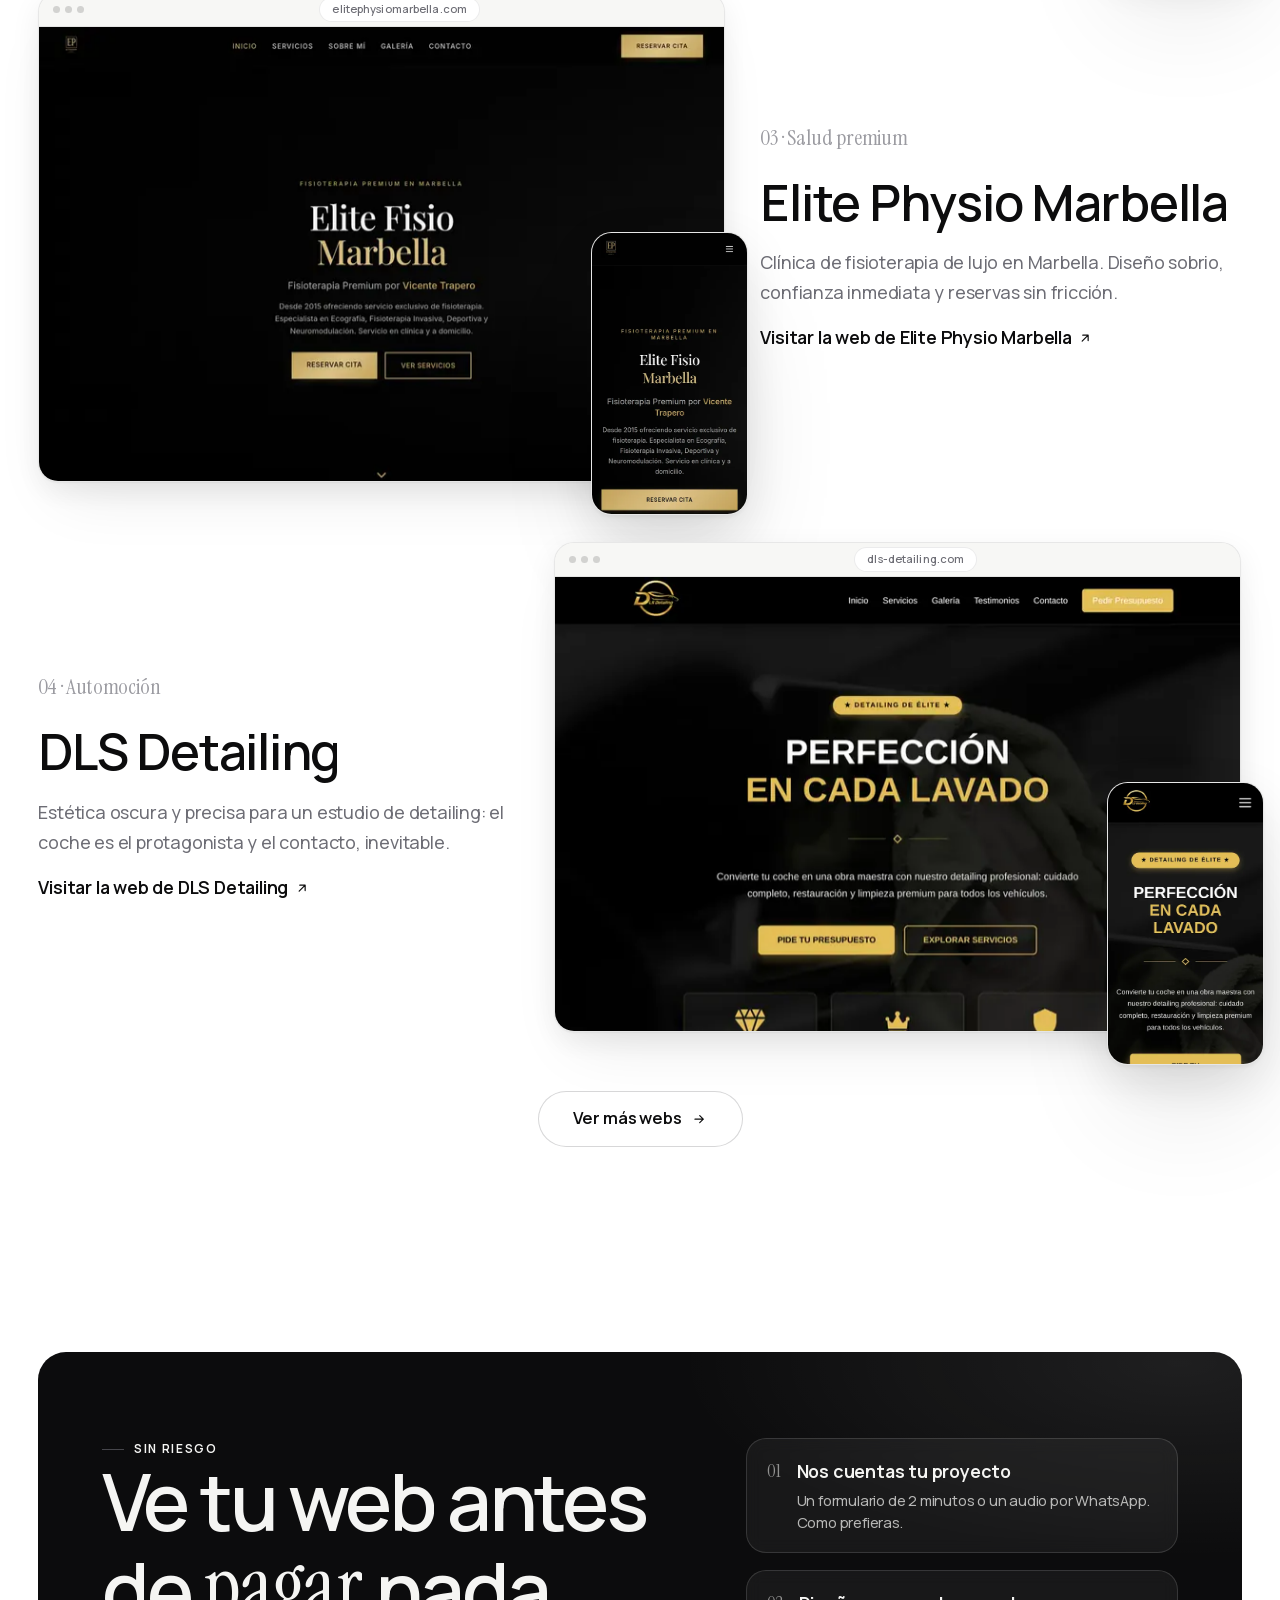
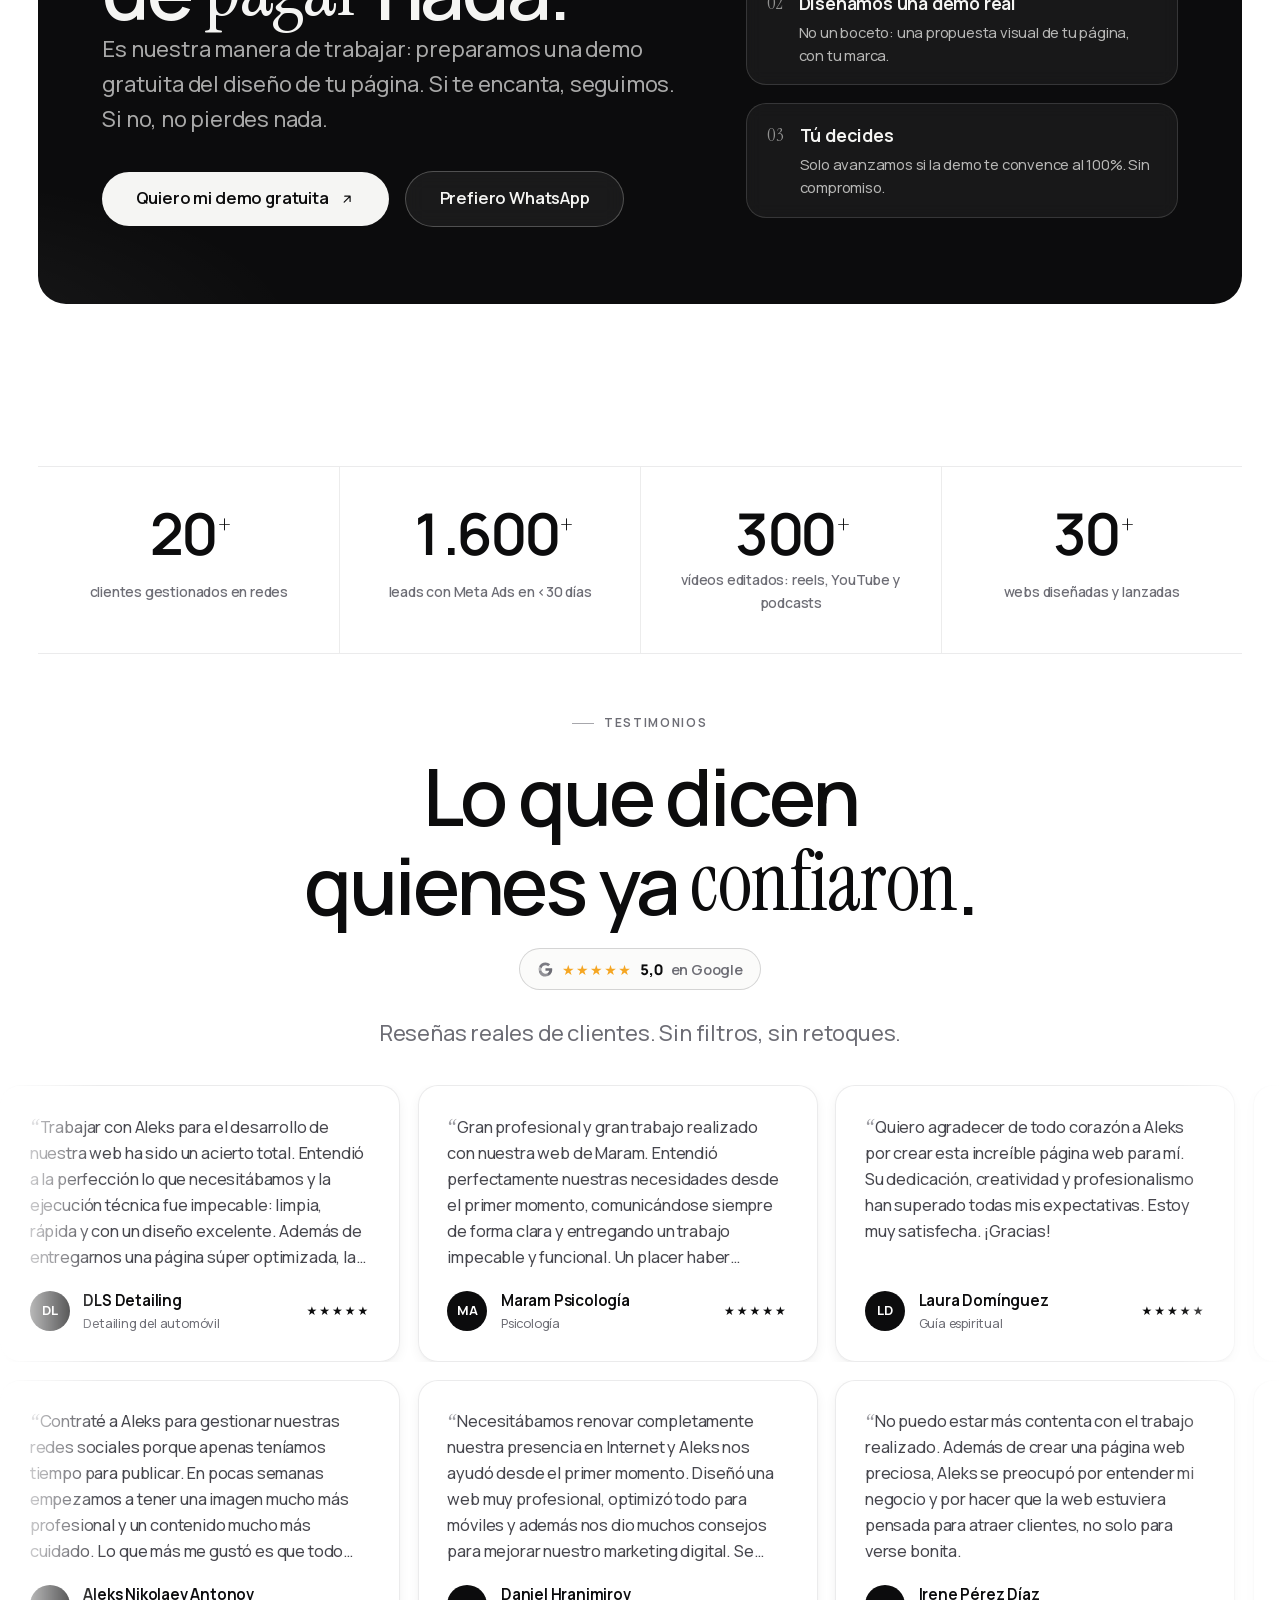
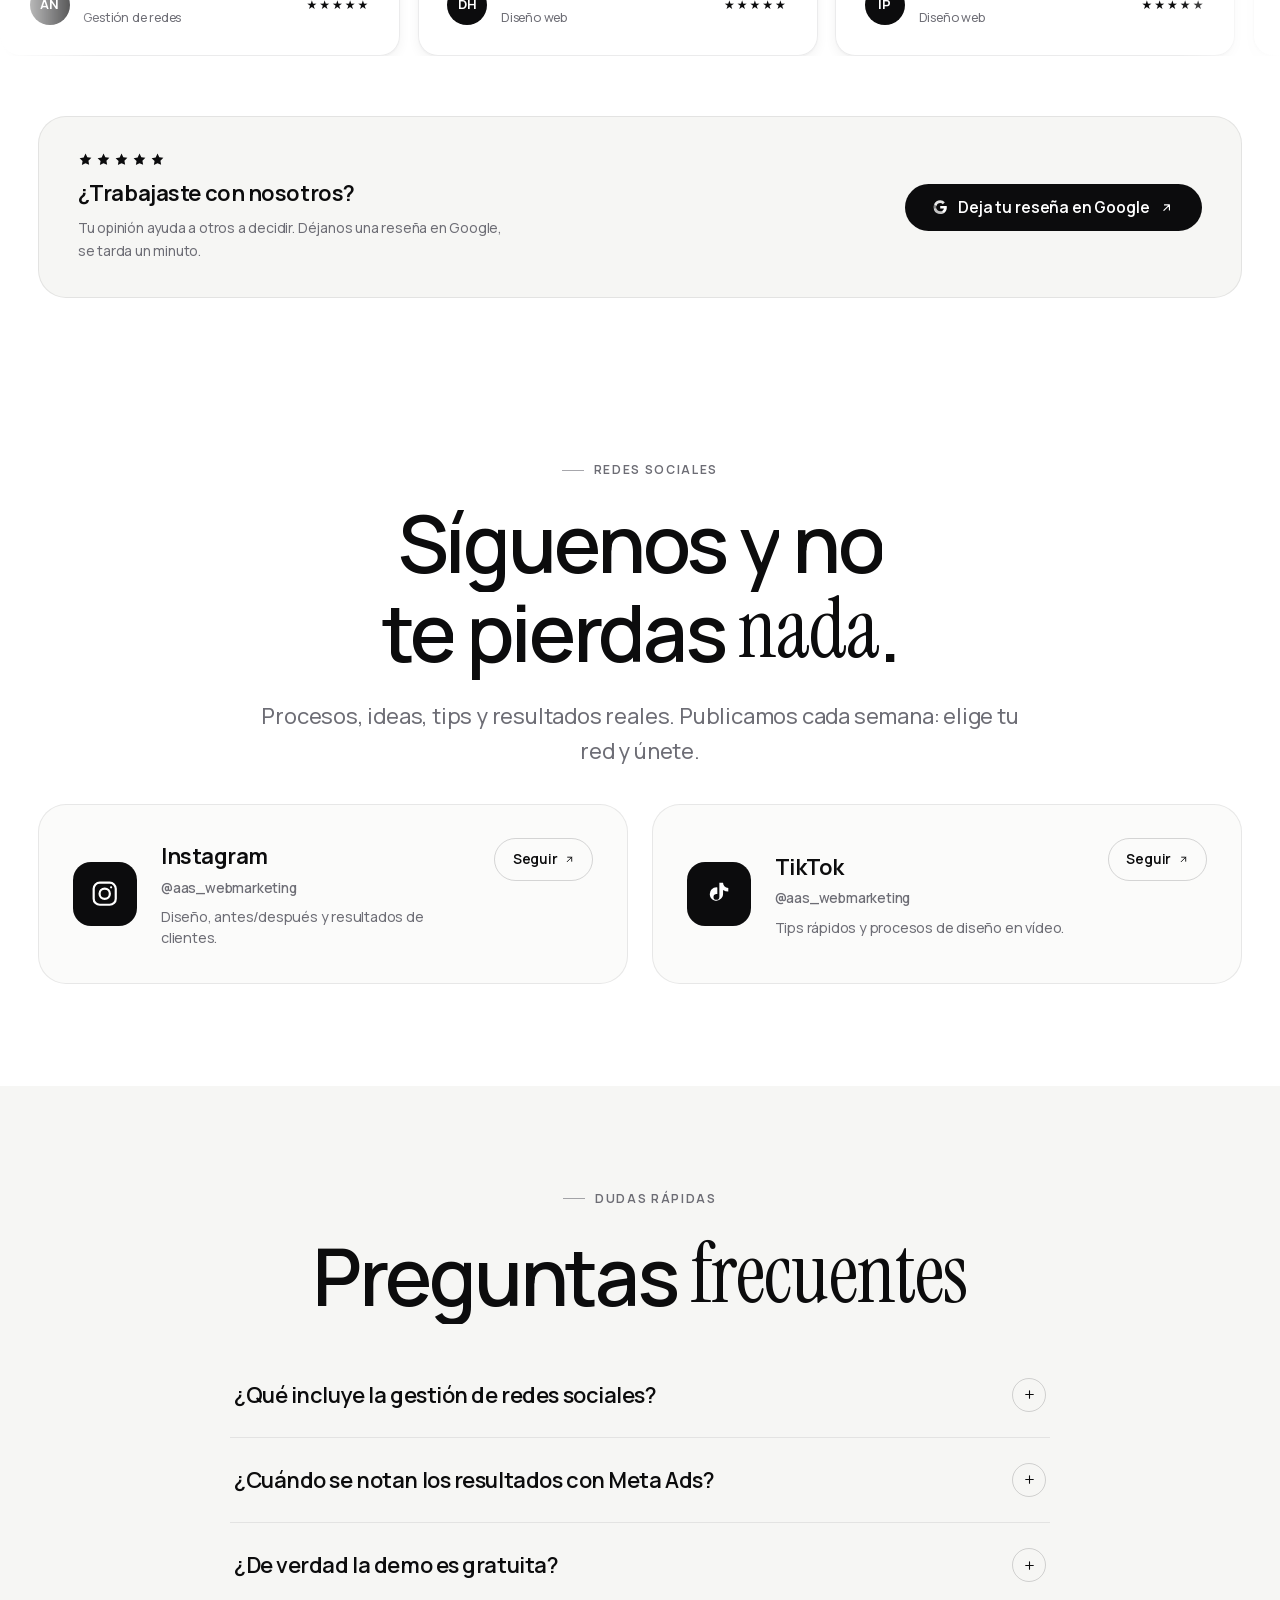
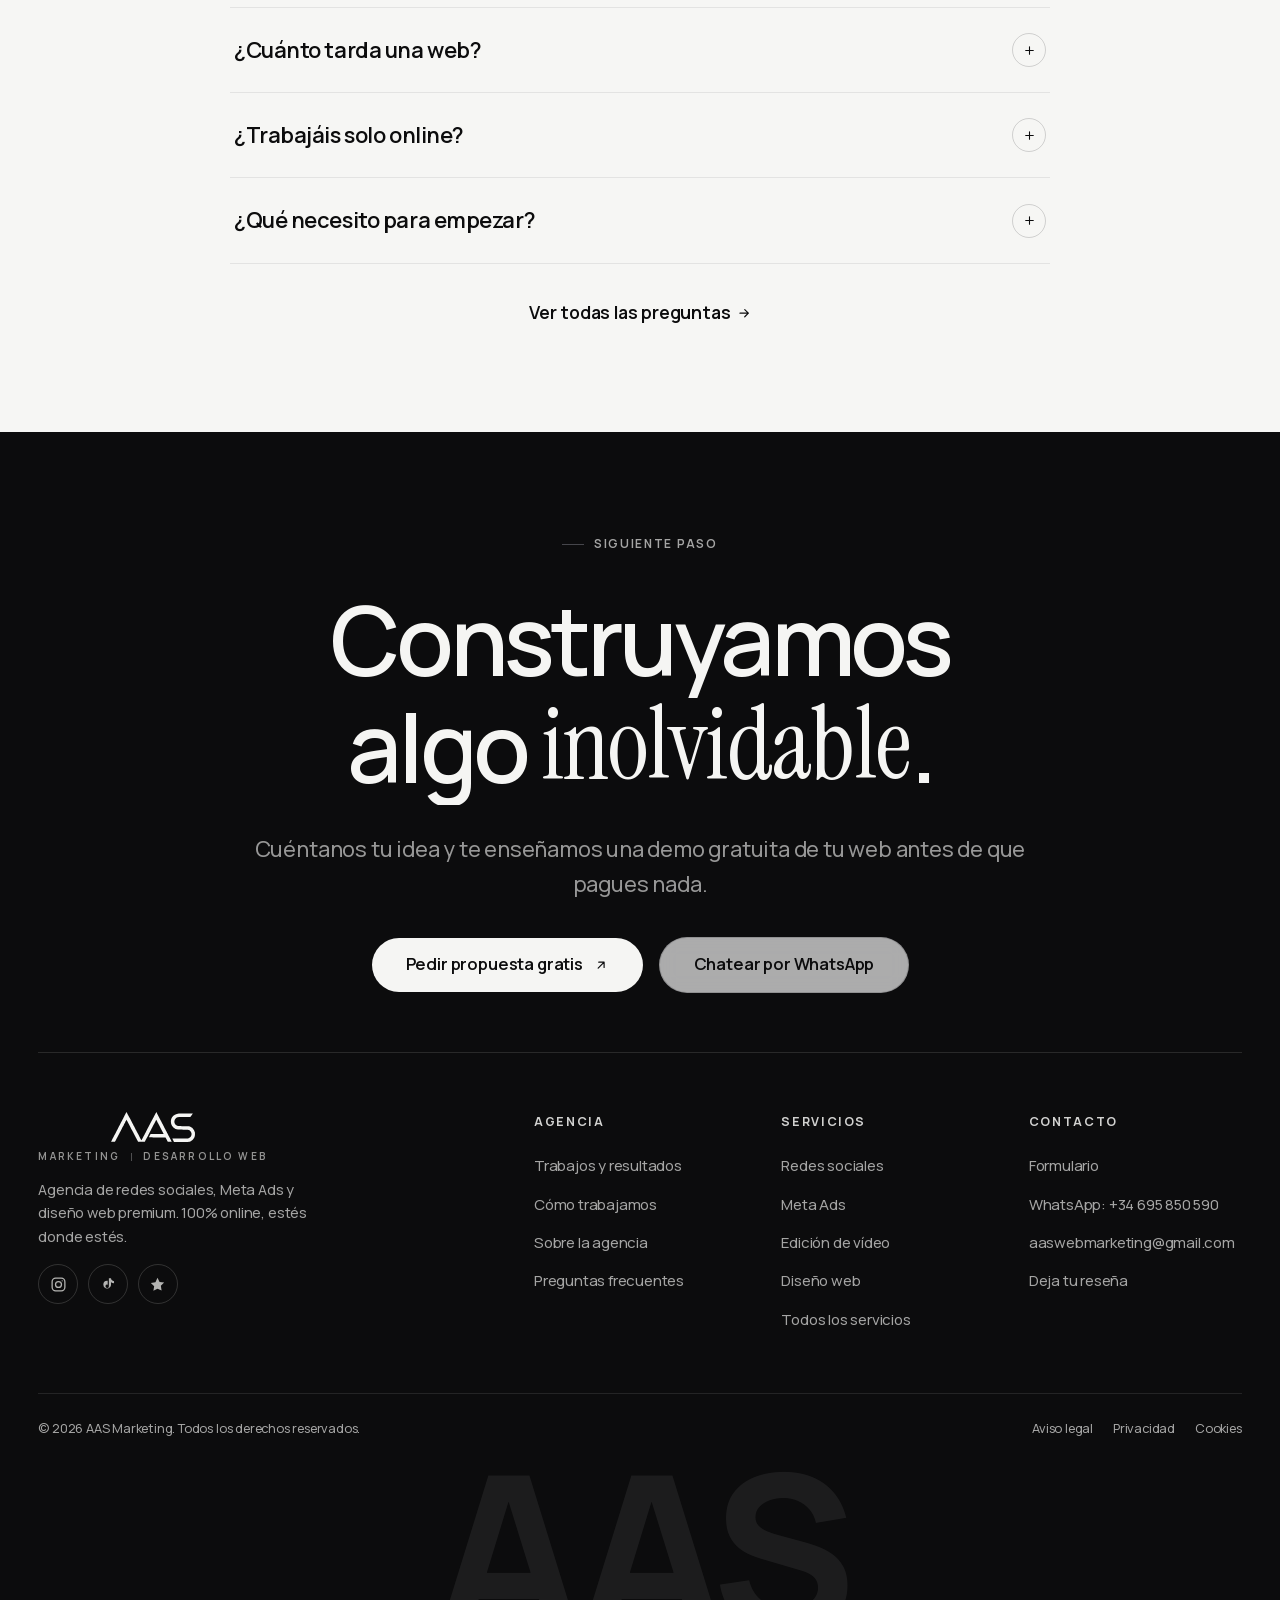
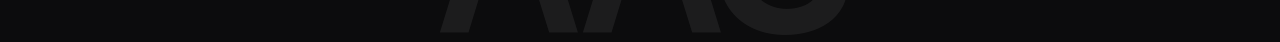
==== commit 8e42d3b0: "Elimina el blog - Borra la página /blog/ y el enlace "Ideas" del pie en todas las páginas. - /blog y" ====
--- a/index.html
+++ b/index.html
@@ -46,7 +46,7 @@
       } catch (e) {}
     })();
   </script>
-  <link rel="stylesheet" href="./assets/css/main.css?v=d78830d8">
+  <link rel="stylesheet" href="./assets/css/main.css?v=d283d8c3">
   <script type="module" src="./assets/js/main.js?v=68c8ccdc"></script>
   <script type="application/ld+json">{"@context":"https://schema.org","@graph":[{"@type":"WebSite","@id":"https://www.aasmarketing.com/#web","url":"https://www.aasmarketing.com/","name":"AAS Marketing · Redes sociales, Meta Ads y diseño web","inLanguage":"es","publisher":{"@id":"https://www.aasmarketing.com/#org"}},{"@type":"ProfessionalService","@id":"https://www.aasmarketing.com/#org","name":"AAS Marketing","alternateName":"AAS Marketing · Desarrollo Web","description":"Agencia de marketing digital especializada en gestión de redes sociales, campañas de Meta Ads y edición de vídeo, y en diseño web premium, tiendas online, SEO y automatizaciones.","slogan":"Marketing · Desarrollo Web","url":"https://www.aasmarketing.com","email":"aaswebmarketing@gmail.com","telephone":"+34 695 850 590","logo":{"@type":"ImageObject","url":"https://www.aasmarketing.com/assets/img/logo-aas.svg"},"image":"https://www.aasmarketing.com/assets/img/og.jpg","priceRange":"$$","areaServed":"España y trabajo remoto internacional","serviceType":["Gestión de redes sociales","Meta Ads","Edición de vídeo","Diseño web","Tiendas online","Landing pages","SEO","Branding","Automatizaciones"],"sameAs":["https://www.instagram.com/aas_webmarketing/","https://www.tiktok.com/@aas_webmarketing"],"founder":{"@id":"https://www.aasmarketing.com/#fundador"},"contactPoint":{"@type":"ContactPoint","contactType":"customer service","telephone":"+34 695 850 590","email":"aaswebmarketing@gmail.com","availableLanguage":["es","en"],"areaServed":"ES"},"knowsAbout":["Gestión de redes sociales","Meta Ads","Publicidad en Instagram y Facebook","Edición de vídeo","Reels y TikTok","Diseño web","SEO","Tiendas online"]},{"@type":"Person","@id":"https://www.aasmarketing.com/#fundador","name":"Aleksandar Metodiev Stefanov","alternateName":"Aleks","jobTitle":"Fundador y director","worksFor":{"@id":"https://www.aasmarketing.com/#org"},"url":"https://www.aasmarketing.com/agencia/"},{"@type":"VideoObject","name":"Anuncio de captación para VDN Performance","description":"Anuncio en vídeo para Meta Ads editado por AAS Marketing para VDN Performance (reprogramaciones).","duration":"PT25S","uploadDate":"2026-10-15T09:00:00+02:00","thumbnailUrl":"https://www.aasmarketing.com/assets/video/vdn-reprogramacion.webp","contentUrl":"https://www.aasmarketing.com/assets/video/vdn-reprogramacion.mp4","publisher":{"@id":"https://www.aasmarketing.com/#org"},"inLanguage":"es"},{"@type":"VideoObject","name":"Top 3 coches · VDN Performance","description":"Reel editado por AAS Marketing para VDN Performance, usado en orgánico y en anuncios.","duration":"PT24S","uploadDate":"2026-10-15T09:00:00+02:00","thumbnailUrl":"https://www.aasmarketing.com/assets/video/vdn-top-coches.webp","contentUrl":"https://www.aasmarketing.com/assets/video/vdn-top-coches.mp4","publisher":{"@id":"https://www.aasmarketing.com/#org"},"inLanguage":"es"},{"@type":"VideoObject","name":"Reel educativo de fitness para un entrenador personal","description":"Reel con subtítulos dinámicos y ritmo de edición para un entrenador personal.","duration":"PT46S","uploadDate":"2026-10-15T09:00:00+02:00","thumbnailUrl":"https://www.aasmarketing.com/assets/video/reel-entrenador.webp","contentUrl":"https://www.aasmarketing.com/assets/video/reel-entrenador.mp4","publisher":{"@id":"https://www.aasmarketing.com/#org"},"inLanguage":"es"},{"@type":"VideoObject","name":"Reel de fisioterapia deportiva","description":"Reel divulgativo con rótulos y b-roll para una clínica de fisioterapia deportiva.","duration":"PT43S","uploadDate":"2026-10-15T09:00:00+02:00","thumbnailUrl":"https://www.aasmarketing.com/assets/video/reel-fisioterapia.webp","contentUrl":"https://www.aasmarketing.com/assets/video/reel-fisioterapia.mp4","publisher":{"@id":"https://www.aasmarketing.com/#org"},"inLanguage":"es"},{"@type":"VideoObject","name":"Trucos de Instagram: ponerle música a tus historias","description":"Reel de marca personal con edición dinámica sobre trucos de Instagram.","duration":"PT35S","uploadDate":"2026-10-15T09:00:00+02:00","thumbnailUrl":"https://www.aasmarketing.com/assets/video/reel-instagram-musica.webp","contentUrl":"https://www.aasmarketing.com/assets/video/reel-instagram-musica.mp4","publisher":{"@id":"https://www.aasmarketing.com/#org"},"inLanguage":"es"},{"@type":"VideoObject","name":"SEO para tu perfil de Instagram","description":"Reel con motion graphics y grabación de pantalla sobre cómo optimizar el perfil.","duration":"PT30S","uploadDate":"2026-10-15T09:00:00+02:00","thumbnailUrl":"https://www.aasmarketing.com/assets/video/reel-perfil-seo.webp","contentUrl":"https://www.aasmarketing.com/assets/video/reel-perfil-seo.mp4","publisher":{"@id":"https://www.aasmarketing.com/#org"},"inLanguage":"es"}]}</script>
   <script type="application/ld+json">{"@context":"https://schema.org","@type":"FAQPage","mainEntity":[{"@type":"Question","name":"¿Qué incluye la gestión de redes sociales?","acceptedAnswer":{"@type":"Answer","text":"Estrategia, calendario, creación y edición de contenido (reels, carruseles y stories), publicación, comunidad y un informe mensual con resultados. Ya gestionamos las redes sociales de más de 20 clientes."}},{"@type":"Question","name":"¿Cuándo se notan los resultados con Meta Ads?","acceptedAnswer":{"@type":"Answer","text":"Depende del sector y del presupuesto, pero una campaña bien montada suele traer contactos desde la primera semana. Con VDN Performance superamos los 1.600 leads en menos de 30 días."}},{"@type":"Question","name":"¿De verdad la demo es gratuita?","acceptedAnswer":{"@type":"Answer","text":"Sí. Preparamos una propuesta visual real de tu web sin coste y sin compromiso. Solo si te convence al 100% seguimos adelante con el proyecto."}},{"@type":"Question","name":"¿Cuánto tarda una web?","acceptedAnswer":{"@type":"Answer","text":"Si tienes claro qué quieres (textos, marca y referencias), tu web puede estar lista en un máximo de 72 horas. Proyectos más grandes, como tiendas extensas, llevan algo más, siempre con un calendario claro desde el día uno."}},{"@type":"Question","name":"¿Trabajáis solo online?","acceptedAnswer":{"@type":"Answer","text":"Sí, al 100%. Trabajamos con clientes de toda España (y fuera) por videollamada, WhatsApp y correo. Todo el proceso está pensado para que sea cómodo estés donde estés."}},{"@type":"Question","name":"¿Qué necesito para empezar?","acceptedAnswer":{"@type":"Answer","text":"Solo tu idea. Te guiamos con el resto: textos, fotos, dominio, hosting… Lo vemos juntos paso a paso, sin tecnicismos."}}]}</script>
@@ -795,7 +795,6 @@
           <li><a href="./portfolio/">Trabajos y resultados</a></li>
           <li><a href="./proceso/">Cómo trabajamos</a></li>
           <li><a href="./agencia/">Sobre la agencia</a></li>
-          <li><a href="./blog/">Ideas</a></li>
           <li><a href="./faq/">Preguntas frecuentes</a></li>
         </ul>
       </nav>
--- a/assets/css/main.css
+++ b/assets/css/main.css
@@ -1 +1 @@
-:root{color-scheme:light;--bg: #ffffff;--bg-soft: #f6f6f4;--bg-card: #fbfbfa;--glass: rgba(255, 255, 255, .66);--glass-strong: rgba(255, 255, 255, .82);--ink: #0c0c0d;--ink-soft: #46464d;--ink-mute: #6d6d75;--ink-faint: #9b9ba1;--line: rgba(12, 12, 13, .08);--line-strong: rgba(12, 12, 13, .16);--inverse-bg: #0c0c0d;--inverse-ink: #f5f5f3;--ok: #1f7a4d;--err: #b3372f;--shadow-s: 0 1px 2px rgba(16, 16, 18, .04), 0 4px 12px rgba(16, 16, 18, .05);--shadow-m: 0 1px 2px rgba(16, 16, 18, .05), 0 10px 30px rgba(16, 16, 18, .07), 0 30px 60px -20px rgba(16, 16, 18, .09);--shadow-l: 0 2px 4px rgba(16, 16, 18, .05), 0 18px 50px rgba(16, 16, 18, .1), 0 60px 120px -30px rgba(16, 16, 18, .16);--shadow-glow: 0 0 0 1px var(--line);--font-sans: "Manrope", ui-sans-serif, system-ui, -apple-system, "Segoe UI", sans-serif;--font-serif: "Instrument Serif", ui-serif, Georgia, serif;--text-xs: .75rem;--text-s: .875rem;--text-base: clamp(1rem, .96rem + .2vw, 1.125rem);--text-l: clamp(1.125rem, 1.05rem + .4vw, 1.375rem);--text-xl: clamp(1.4rem, 1.2rem + 1vw, 2rem);--text-2xl: clamp(1.9rem, 1.4rem + 2.2vw, 3.25rem);--text-3xl: clamp(2.5rem, 1.6rem + 4.2vw, 5rem);--text-hero: clamp(2.9rem, 1.4rem + 7vw, 7.75rem);--s-1: clamp(.5rem, .4rem + .35vw, .75rem);--s-2: clamp(1rem, .85rem + .6vw, 1.5rem);--s-3: clamp(1.5rem, 1.2rem + 1.2vw, 2.5rem);--s-4: clamp(2.5rem, 1.8rem + 2.4vw, 4.5rem);--s-5: clamp(4rem, 2.8rem + 4.5vw, 7.5rem);--s-6: clamp(6rem, 4rem + 7vw, 11rem);--container: min(1280px, 100vw - clamp(2.5rem, 6vw, 5rem));--container-wide: min(1520px, 100vw - clamp(1.5rem, 4vw, 3rem));--nav-h: 72px;--r-s: 12px;--r-m: 20px;--r-l: 28px;--r-pill: 999px;--ease-out: cubic-bezier(.22, 1, .36, 1);--ease-io: cubic-bezier(.83, 0, .17, 1);--ease-spring: cubic-bezier(.34, 1.3, .5, 1);--dur-1: .35s;--dur-2: .7s;--dur-3: 1.1s;--noise: url("data:image/svg+xml,%3Csvg xmlns='http://www.w3.org/2000/svg' width='160' height='160'%3E%3Cfilter id='n'%3E%3CfeTurbulence type='fractalNoise' baseFrequency='0.9' numOctaves='2' stitchTiles='stitch'/%3E%3C/filter%3E%3Crect width='100%25' height='100%25' filter='url(%23n)' opacity='0.5'/%3E%3C/svg%3E")}[data-theme=dark]{color-scheme:dark;--bg: #0a0a0b;--bg-soft: #111113;--bg-card: #131315;--glass: rgba(19, 19, 21, .62);--glass-strong: rgba(19, 19, 21, .85);--ink: #f4f4f2;--ink-soft: #c2c2c8;--ink-mute: #94949c;--ink-faint: #64646c;--line: rgba(244, 244, 242, .09);--line-strong: rgba(244, 244, 242, .18);--inverse-bg: #f4f4f2;--inverse-ink: #0c0c0d;--ok: #4cc38a;--err: #e5766e;--shadow-s: 0 1px 2px rgba(0, 0, 0, .35), 0 4px 12px rgba(0, 0, 0, .35);--shadow-m: 0 1px 2px rgba(0, 0, 0, .4), 0 10px 30px rgba(0, 0, 0, .45), 0 30px 60px -20px rgba(0, 0, 0, .5);--shadow-l: 0 2px 4px rgba(0, 0, 0, .45), 0 18px 50px rgba(0, 0, 0, .55), 0 60px 120px -30px rgba(0, 0, 0, .6)}@font-face{font-family:Manrope;src:url(../fonts/manrope-var-latin.woff2) format("woff2");font-weight:200 800;font-display:swap}@font-face{font-family:"Instrument Serif";src:url(../fonts/instrument-serif-latin.woff2) format("woff2");font-weight:400;font-style:normal;font-display:swap}@font-face{font-family:"Instrument Serif";src:url(../fonts/instrument-serif-italic-latin.woff2) format("woff2");font-weight:400;font-style:italic;font-display:swap}*,*:before,*:after{box-sizing:border-box;margin:0;padding:0}html{-webkit-text-size-adjust:100%;scroll-behavior:smooth;scroll-padding-top:calc(var(--nav-h) + 24px)}body{font-family:var(--font-sans);font-size:var(--text-base);font-weight:450;line-height:1.65;letter-spacing:-.011em;color:var(--ink-soft);background:var(--bg);-webkit-font-smoothing:antialiased;text-rendering:optimizeLegibility;overflow-x:clip;min-height:100svh;transition:background-color .5s var(--ease-out),color .5s var(--ease-out)}body:before{content:"";position:fixed;inset:0;background-image:var(--noise);background-size:160px;opacity:.028;pointer-events:none;z-index:2000;mix-blend-mode:multiply}[data-theme=dark] body:before{mix-blend-mode:screen;opacity:.04}img,svg,video,canvas{display:block;max-width:100%;height:auto}button,input,select,textarea{font:inherit;color:inherit;background:none;border:none}button{cursor:pointer}a{color:inherit;text-decoration:none}ul[role=list],ol[role=list]{list-style:none}::selection{background:var(--ink);color:var(--bg)}:focus-visible{outline:2px solid var(--ink);outline-offset:3px;border-radius:4px}.sr-only{position:absolute;width:1px;height:1px;padding:0;margin:-1px;overflow:hidden;clip-path:inset(50%);white-space:nowrap;border:0}.skip-link{position:fixed;top:12px;left:12px;z-index:3000;padding:.75rem 1.25rem;background:var(--ink);color:var(--bg);border-radius:var(--r-pill);font-weight:600;font-size:var(--text-s);transform:translateY(-200%);transition:transform .3s var(--ease-out)}.skip-link:focus-visible{transform:translateY(0)}h1,h2,h3,h4{color:var(--ink);font-weight:600;line-height:1.06;letter-spacing:-.035em;text-wrap:balance}h1{font-size:var(--text-hero);font-weight:550;letter-spacing:-.045em}h2{font-size:var(--text-3xl);font-weight:560;letter-spacing:-.04em}h3{font-size:var(--text-xl);letter-spacing:-.025em;line-height:1.2}h4{font-size:var(--text-l);line-height:1.3;letter-spacing:-.02em}.serif,em.accent{font-family:var(--font-serif);font-style:italic;font-weight:400;letter-spacing:-.01em}em.accent{font-size:1.04em}.eyebrow{display:inline-flex;align-items:center;gap:.6rem;font-size:var(--text-xs);font-weight:650;letter-spacing:.14em;text-transform:uppercase;color:var(--ink-mute)}.eyebrow:before{content:"";width:22px;height:1px;background:var(--ink-mute);opacity:.6}.lead{font-size:var(--text-l);line-height:1.6;color:var(--ink-mute);max-width:56ch;text-wrap:pretty}.small{font-size:var(--text-s);color:var(--ink-mute)}.pill{display:inline-flex;align-items:center;gap:.5rem;padding:.45rem 1rem;border:1px solid var(--line-strong);border-radius:var(--r-pill);font-size:var(--text-s);font-weight:550;color:var(--ink-soft);background:var(--glass);backdrop-filter:blur(12px);-webkit-backdrop-filter:blur(12px)}.pill .dot{width:7px;height:7px;border-radius:50%;background:var(--ok);animation:pulse-dot 2.4s ease-in-out infinite}@keyframes pulse-dot{0%,to{box-shadow:0 0 #1f7a4d59}50%{box-shadow:0 0 0 6px #1f7a4d00}}.container{width:var(--container);margin-inline:auto}.container-wide{width:var(--container-wide);margin-inline:auto}.section{padding-block:var(--s-5);position:relative}.section-soft{background:var(--bg-soft)}.section-tight{padding-block:var(--s-4)}.section-head{display:grid;gap:var(--s-2);max-width:780px;margin-bottom:var(--s-3)}.section-head.center{margin-inline:auto;text-align:center;justify-items:center}.section-head .lead{margin-top:.25rem}.grid-2{display:grid;grid-template-columns:repeat(2,1fr);gap:var(--s-3)}.grid-3{display:grid;grid-template-columns:repeat(3,1fr);gap:var(--s-2)}.divider{height:1px;background:linear-gradient(90deg,transparent,var(--line-strong),transparent);border:none}.bg-orbs{position:absolute;inset:0;overflow:hidden;pointer-events:none}.bg-orbs i{position:absolute;border-radius:50%;filter:blur(90px);opacity:.5;background:radial-gradient(circle,rgba(12,12,13,.055),transparent 65%)}[data-theme=dark] .bg-orbs i{background:radial-gradient(circle,rgba(244,244,242,.05),transparent 65%)}.nav{position:fixed;top:0;left:0;right:0;z-index:1000;height:var(--nav-h);display:flex;align-items:center;transition:transform .5s var(--ease-out)}.nav.is-hidden{transform:translateY(-110%)}.nav-inner{width:var(--container-wide);margin-inline:auto;display:flex;align-items:center;justify-content:space-between;gap:var(--s-2);padding:.55rem .6rem .55rem 1.4rem;border-radius:var(--r-pill);border:1px solid transparent;transition:width .6s var(--ease-out),background-color .4s var(--ease-out),border-color .4s var(--ease-out),box-shadow .4s var(--ease-out),backdrop-filter .4s var(--ease-out)}.nav.is-scrolled .nav-inner{width:min(1060px,100vw - 2rem);background:var(--glass);border-color:var(--line);box-shadow:var(--shadow-s);backdrop-filter:blur(18px) saturate(1.5);-webkit-backdrop-filter:blur(18px) saturate(1.5)}.brand{font-weight:750;font-size:1.28rem;letter-spacing:-.05em;color:var(--ink);display:inline-flex;align-items:baseline;line-height:1;gap:1px}.brand sup{font-size:.5em;font-weight:500;transform:translateY(-2px);opacity:.55}.brand .brand-dot{color:var(--ink);font-family:var(--font-serif);font-style:italic}.nav-links{display:flex;align-items:center;gap:clamp(.25rem,1vw,.9rem);list-style:none}.nav-links li{flex:none}.nav-link{position:relative;display:inline-block;white-space:nowrap;padding:.5rem .55rem;font-size:.92rem;font-weight:550;color:var(--ink-soft);border-radius:var(--r-s);line-height:1.25}.nav-link .roll{display:inline-block;position:relative;overflow:clip;clip-path:inset(0);line-height:1.25;vertical-align:bottom}.nav-link .roll .ch{display:inline-block;white-space:pre;transition:transform .45s var(--ease-out);transition-delay:calc(var(--i) * 22ms)}.nav-link .roll .ch-b{position:absolute;left:0;top:0;transform:translateY(115%);font-family:var(--font-serif);font-style:italic;font-weight:400;font-size:1.13em;color:var(--ink)}.nav-link:hover .roll .ch-a,.nav-link:focus-visible .roll .ch-a{transform:translateY(-115%)}.nav-link:hover .roll .ch-b,.nav-link:focus-visible .roll .ch-b{transform:translateY(0)}.nav-link[aria-current=page]{color:var(--ink)}.nav-link[aria-current=page]:after{content:"";position:absolute;left:50%;bottom:2px;width:4px;height:4px;border-radius:50%;background:var(--ink);transform:translate(-50%)}.nav-actions{display:flex;align-items:center;gap:.5rem}.theme-toggle{position:relative;width:42px;height:42px;display:grid;place-items:center;border-radius:50%;border:1px solid var(--line);color:var(--ink);background:transparent;transition:background-color .3s var(--ease-out),transform .3s var(--ease-spring),border-color .3s}.theme-toggle:hover{background:var(--bg-soft);transform:scale(1.06)}.theme-toggle:active{transform:scale(.94)}.theme-toggle svg{width:17px;height:17px}.theme-toggle .sun,.theme-toggle .moon{position:absolute;transition:transform .55s var(--ease-spring),opacity .3s}.theme-toggle .moon{opacity:0;transform:rotate(90deg) scale(.4)}[data-theme=dark] .theme-toggle .sun{opacity:0;transform:rotate(-90deg) scale(.4)}[data-theme=dark] .theme-toggle .moon{opacity:1;transform:rotate(0) scale(1)}.nav-burger{display:none;width:42px;height:42px;border-radius:50%;border:1px solid var(--line);place-items:center}.nav-burger span{position:relative;width:16px;height:1.6px;background:var(--ink);border-radius:2px;transition:transform .4s var(--ease-spring),background .2s}.nav-burger span:before,.nav-burger span:after{content:"";position:absolute;left:0;width:16px;height:1.6px;background:var(--ink);border-radius:2px;transition:transform .4s var(--ease-spring),top .4s var(--ease-spring)}.nav-burger span:before{top:-5.5px}.nav-burger span:after{top:5.5px}.nav-burger[aria-expanded=true] span{background:transparent}.nav-burger[aria-expanded=true] span:before{top:0;transform:rotate(45deg)}.nav-burger[aria-expanded=true] span:after{top:0;transform:rotate(-45deg)}.mobile-menu{position:fixed;inset:0;z-index:900;display:flex;flex-direction:column;justify-content:center;padding:calc(var(--nav-h) + 2rem) 8vw 3rem;background:var(--glass-strong);backdrop-filter:blur(28px) saturate(1.6);-webkit-backdrop-filter:blur(28px) saturate(1.6);opacity:0;visibility:hidden;transition:opacity .5s var(--ease-out),visibility 0s .5s}.mobile-menu.is-open{opacity:1;visibility:visible;transition:opacity .5s var(--ease-out)}.mobile-menu ul{list-style:none;display:grid;gap:.4rem}.mobile-menu a.mobile-link{display:inline-flex;align-items:baseline;gap:.9rem;font-size:clamp(2.1rem,8.5vw,3.6rem);font-weight:580;letter-spacing:-.04em;line-height:1.15;color:var(--ink);overflow:hidden}.mobile-link .idx{font-size:.85rem;font-weight:500;color:var(--ink-faint);font-family:var(--font-serif);font-style:italic}.mobile-menu .mobile-link>.txt{display:inline-block;transform:translateY(110%);transition:transform .7s var(--ease-out)}.mobile-menu.is-open .mobile-link>.txt{transform:translateY(0);transition-delay:calc(var(--i) * 55ms + .1s)}.mobile-menu .mobile-foot{margin-top:var(--s-4);display:flex;flex-wrap:wrap;gap:1rem;opacity:0;transform:translateY(14px);transition:opacity .6s var(--ease-out) .4s,transform .6s var(--ease-out) .4s}.mobile-menu.is-open .mobile-foot{opacity:1;transform:none}.btn{--btn-bg: var(--ink);--btn-ink: var(--bg);position:relative;display:inline-flex;align-items:center;justify-content:center;gap:.6rem;padding:.95rem 1.7rem;border-radius:var(--r-pill);background:var(--btn-bg);color:var(--btn-ink);font-weight:620;font-size:.98rem;letter-spacing:-.01em;line-height:1;overflow:hidden;isolation:isolate;transition:transform .35s var(--ease-spring),box-shadow .35s var(--ease-out),background-color .3s;will-change:transform}.btn:hover{transform:translateY(-2px);box-shadow:var(--shadow-m)}.btn:active{transform:translateY(0) scale(.97)}.btn:before{content:"";position:absolute;inset:-2px;z-index:-1;background:radial-gradient(120px 120px at var(--mx, 50%) var(--my, 50%),rgba(255,255,255,.22),transparent 60%);opacity:0;transition:opacity .35s}.btn:hover:before{opacity:1}[data-theme=dark] .btn:before{background:radial-gradient(120px 120px at var(--mx, 50%) var(--my, 50%),rgba(0,0,0,.16),transparent 60%)}.btn .arr{display:inline-grid;place-items:center;width:1em;height:1em;overflow:hidden}.btn .arr svg{width:.85em;height:.85em;transition:transform .4s var(--ease-out)}.btn:hover .arr svg{transform:translate(2.5px,-2.5px)}.btn-ghost{--btn-bg: transparent;--btn-ink: var(--ink);border:1px solid var(--line-strong);background:var(--glass);backdrop-filter:blur(10px);-webkit-backdrop-filter:blur(10px)}.btn-ghost:hover{background:var(--bg-soft);box-shadow:var(--shadow-s)}.btn-inverse{--btn-bg: var(--inverse-ink);--btn-ink: var(--inverse-bg)}.on-dark .btn-ghost{--btn-ink: var(--inverse-ink);border-color:#f5f5f340;background:#f5f5f30f}.on-dark .btn-ghost:hover{background:#f5f5f31f}.btn-s{padding:.7rem 1.2rem;font-size:.88rem}.btn-l{padding:1.15rem 2.1rem;font-size:1.05rem}.btn-wa{--btn-bg: #17352a;--btn-ink: #e9fbf2}[data-theme=dark] .btn-wa{--btn-bg: #dcfce9;--btn-ink: #12291f}.link-draw{position:relative;display:inline-flex;align-items:center;gap:.4rem;font-weight:620;color:var(--ink);padding-bottom:2px;background:linear-gradient(currentColor,currentColor) no-repeat 100% 100% / 0% 1.5px;transition:background-size .45s var(--ease-out)}.link-draw:hover{background-position:0 100%;background-size:100% 1.5px}.link-draw svg{width:.8em;height:.8em;transition:transform .35s var(--ease-out)}.link-draw:hover svg{transform:translate(2px,-2px)}@media (hover: hover) and (pointer: fine){.has-cursor,.has-cursor a,.has-cursor button,.has-cursor [data-tilt]{cursor:none}.has-cursor input,.has-cursor textarea,.has-cursor select,.has-cursor label{cursor:auto}}.cursor-dot,.cursor-ring,.cursor-canvas{position:fixed;top:0;left:0;pointer-events:none;z-index:5000}.cursor-canvas{width:100vw;height:100vh;mix-blend-mode:difference;opacity:.9}.cursor-dot{width:6px;height:6px;margin:-3px 0 0 -3px;border-radius:50%;background:#fff;mix-blend-mode:difference;transition:transform .25s var(--ease-out),opacity .25s}.cursor-ring{width:38px;height:38px;margin:-19px 0 0 -19px;border-radius:var(--r-pill);border:1.2px solid #fff;mix-blend-mode:difference;display:grid;place-items:center;transition:width .4s var(--ease-spring),height .4s var(--ease-spring),margin .4s var(--ease-spring),border-color .3s,background-color .3s,border-radius .3s,opacity .3s}.cursor-ring .cursor-label{font-size:.72rem;font-weight:650;letter-spacing:.02em;color:#000;white-space:nowrap;opacity:0;transform:scale(.6);transition:opacity .25s,transform .35s var(--ease-spring)}.cursor-hide .cursor-dot,.cursor-hide .cursor-ring{opacity:0}.cursor-link .cursor-ring{width:56px;height:56px;margin:-28px 0 0 -28px;background:#ffffff1f}.cursor-link .cursor-dot{transform:scale(.5)}.cursor-text .cursor-ring{width:3px;height:34px;margin:-17px 0 0 -1.5px;border-radius:3px;background:#fff;border-color:transparent}.cursor-text .cursor-dot{opacity:0}.cursor-view .cursor-ring{width:96px;height:96px;margin:-48px 0 0 -48px;background:#fff;border-color:transparent;mix-blend-mode:normal;box-shadow:var(--shadow-m)}.cursor-view .cursor-ring .cursor-label{opacity:1;transform:scale(1)}.cursor-view .cursor-dot{opacity:0}.cursor-press .cursor-ring{transform:scale(.86)}.hero{position:relative;min-height:100svh;display:flex;flex-direction:column;justify-content:center;padding-top:calc(var(--nav-h) + var(--s-3));overflow:clip}.hero-canvas{position:absolute;inset:0;width:100%;height:100%;pointer-events:none}.hero-grad{position:absolute;inset:-20%;pointer-events:none;background:radial-gradient(46% 42% at 24% 22%,rgba(12,12,13,.05),transparent 68%),radial-gradient(38% 36% at 82% 68%,rgba(12,12,13,.045),transparent 66%);animation:grad-drift 26s ease-in-out infinite alternate}[data-theme=dark] .hero-grad{background:radial-gradient(46% 42% at 24% 22%,rgba(244,244,242,.05),transparent 68%),radial-gradient(38% 36% at 82% 68%,rgba(244,244,242,.045),transparent 66%)}@keyframes grad-drift{0%{transform:translate3d(-1.5%,-1%,0) scale(1)}to{transform:translate3d(1.5%,2%,0) scale(1.06)}}.hero-inner{position:relative;width:var(--container);margin-inline:auto;display:grid;grid-template-columns:minmax(0,1fr) clamp(320px,40vw,560px);align-items:center;gap:clamp(1.5rem,4vw,4.5rem);z-index:2}.hero-copy{display:grid;gap:var(--s-3);justify-items:start;min-width:0}.hero h1{max-width:16ch;font-size:clamp(2.5rem,1.2rem + 3.8vw,4.6rem)}.hero h1 .rotator{display:inline-grid;overflow:hidden;vertical-align:baseline;position:relative}.hero h1 .rotator>span{grid-area:1 / 1;font-family:var(--font-serif);font-style:italic;font-weight:400;white-space:nowrap;opacity:0;transform:translateY(110%) rotate(2deg);transition:transform .85s var(--ease-out),opacity .5s;will-change:transform}.hero h1 .rotator>span.is-in{opacity:1;transform:translateY(0) rotate(0)}.hero h1 .rotator>span.is-out{opacity:0;transform:translateY(-110%) rotate(-2deg)}.hero-sub{max-width:46ch}.hero-cta{display:flex;flex-wrap:wrap;align-items:center;gap:1rem}.hero-proof{display:flex;flex-wrap:wrap;align-items:center;gap:.75rem 1.75rem;color:var(--ink-mute);font-size:var(--text-s);font-weight:550}.hero-proof b{color:var(--ink);font-weight:750;font-variant-numeric:tabular-nums}.hero-stage{position:relative;width:100%;aspect-ratio:1 / 1;align-self:center;transform:translateY(var(--py, 0px));z-index:1;perspective:1500px;pointer-events:none}.hero-stage .shot{position:absolute;display:block;border-radius:14px;overflow:hidden;border:1px solid var(--line);box-shadow:var(--shadow-l);background:var(--bg-card);pointer-events:auto;cursor:pointer;transform:perspective(1400px) rotateY(var(--base-ry, 0deg)) rotateX(var(--base-rx, 0deg));transition:box-shadow .4s var(--ease-out);will-change:transform}.hero-stage .shot:hover,.hero-stage .shot:focus-visible{z-index:5;box-shadow:var(--shadow-l),0 30px 70px -20px #00000059}[data-theme=dark] .hero-stage .shot:hover,[data-theme=dark] .hero-stage .shot:focus-visible{box-shadow:var(--shadow-l),0 30px 70px -20px #0009}.hero-stage .shot img{width:100%;height:100%;object-fit:cover;object-position:top;pointer-events:none}.hero-stage .shot .glare{position:absolute;inset:0;pointer-events:none;background:radial-gradient(280px 200px at var(--gx, 50%) var(--gy, 40%),rgba(255,255,255,.22),transparent 62%);opacity:0;transition:opacity .4s;mix-blend-mode:soft-light}.hero-stage .shot:hover .glare,.hero-stage .shot:focus-visible .glare{opacity:1}.hero-stage .shot-a{width:86%;aspect-ratio:16/10.4;right:0;top:6%;--base-ry: -9deg;--base-rx: 4deg}.hero-stage .shot-b{width:60%;aspect-ratio:16/10.4;left:-6%;top:46%;--base-ry: 7deg;--base-rx: -3deg}.hero-stage .shot-c{width:25%;aspect-ratio:9/19;right:3%;top:40%;border-radius:20px;--base-ry: -14deg;--base-rx: 0deg;z-index:2}.hero-stage .shot .bar{height:22px;display:flex;align-items:center;gap:4px;padding-inline:9px;border-bottom:1px solid var(--line);background:var(--bg-soft)}.hero-stage .shot .bar i{width:5px;height:5px;border-radius:50%;background:var(--line-strong)}.hero-scroll-hint{position:absolute;bottom:1.75rem;left:50%;transform:translate(-50%);display:flex;flex-direction:column;align-items:center;gap:.5rem;color:var(--ink-faint);font-size:var(--text-xs);font-weight:600;letter-spacing:.16em;text-transform:uppercase;z-index:3}.hero-scroll-hint .line{width:1px;height:44px;background:var(--line-strong);overflow:hidden;position:relative}.hero-scroll-hint .line:after{content:"";position:absolute;left:0;top:-100%;width:100%;height:100%;background:var(--ink);animation:scroll-hint 2.2s var(--ease-io) infinite}@keyframes scroll-hint{0%{top:-100%}55%,to{top:100%}}.hero-marquee{border-block:1px solid var(--line);padding-block:1.1rem}.bento{display:grid;grid-template-columns:repeat(12,1fr);gap:clamp(.9rem,1.6vw,1.4rem)}.bento-cell{position:relative;grid-column:span 4;border-radius:var(--r-l);border:1px solid var(--line);background:var(--bg-card);padding:clamp(1.5rem,2.6vw,2.25rem);overflow:hidden;display:flex;flex-direction:column;gap:.8rem;min-height:320px;transition:transform .5s var(--ease-out),box-shadow .5s var(--ease-out),border-color .4s}.bento-cell:hover{transform:translateY(-4px);box-shadow:var(--shadow-m);border-color:var(--line-strong)}.bento-cell.is-wide{grid-column:span 8}.bento-cell.is-tall{grid-row:span 2}.bento-cell h3{font-size:1.25rem;margin-top:auto}.bento-cell p{font-size:.95rem;color:var(--ink-mute);line-height:1.55}.bento-cell .cell-tag{position:absolute;top:1.4rem;right:1.4rem;font-size:.68rem;font-weight:700;letter-spacing:.12em;text-transform:uppercase;color:var(--ink-faint)}.bento-viz{position:relative;flex:1;min-height:120px;margin:-.4rem -.4rem .4rem;padding-top:2.4rem;display:grid;place-items:center;overflow:hidden}.viz-browser{width:min(320px,88%);border-radius:12px;border:1px solid var(--line-strong);background:var(--bg);box-shadow:var(--shadow-s);overflow:hidden;transform:rotate(-2deg) translateY(4px);transition:transform .6s var(--ease-spring)}.bento-cell:hover .viz-browser{transform:rotate(0) translateY(0)}.viz-browser .vb-bar{height:20px;border-bottom:1px solid var(--line);display:flex;gap:4px;align-items:center;padding-inline:8px}.viz-browser .vb-bar i{width:5px;height:5px;border-radius:50%;background:var(--line-strong)}.viz-browser .vb-body{padding:12px;display:grid;gap:7px}.viz-browser .sk{height:8px;border-radius:4px;background:var(--line);transform-origin:left;animation:sk-build 4.4s var(--ease-out) infinite}.viz-browser .sk-hero{height:40px;border-radius:7px;background:linear-gradient(120deg,var(--line),var(--line-strong),var(--line));background-size:200% 100%;animation:sk-build 4.4s var(--ease-out) infinite,sk-shine 4.4s linear infinite}.viz-browser .sk:nth-child(2){width:72%;animation-delay:.18s}.viz-browser .sk:nth-child(3){width:52%;animation-delay:.32s}.viz-browser .sk-cta{width:34%;height:14px;border-radius:7px;background:var(--ink);opacity:.85;animation-delay:.5s}@keyframes sk-build{0%{transform:scaleX(0);opacity:0}12%,82%{transform:scaleX(1);opacity:1}94%,to{transform:scaleX(1);opacity:0}}@keyframes sk-shine{0%,30%{background-position:120% 0}70%,to{background-position:-60% 0}}.viz-feed{display:grid;grid-template-columns:repeat(3,58px);gap:8px}.viz-feed i{aspect-ratio:4/5;border-radius:9px;border:1px solid var(--line-strong);background:linear-gradient(150deg,var(--bg-soft),var(--line));animation:feed-pop 3.6s var(--ease-spring) infinite}.viz-feed i:nth-child(2){animation-delay:.35s}.viz-feed i:nth-child(3){animation-delay:.7s}.viz-feed i:nth-child(4){animation-delay:1.05s}.viz-feed i:nth-child(5){animation-delay:1.4s}.viz-feed i:nth-child(6){animation-delay:1.75s}@keyframes feed-pop{0%,to{transform:translateY(0) scale(1)}12%{transform:translateY(-5px) scale(1.05);box-shadow:var(--shadow-s)}24%{transform:translateY(0) scale(1)}}.viz-seo{display:flex;align-items:flex-end;gap:9px;height:96px}.viz-seo i{width:16px;border-radius:5px 5px 2px 2px;background:var(--line-strong);height:calc(var(--h) * 1%);transform-origin:bottom;animation:bar-rise 3.8s var(--ease-out) infinite}.viz-seo i:last-child{background:var(--ink)}@keyframes bar-rise{0%{transform:scaleY(0)}18%,86%{transform:scaleY(1)}to{transform:scaleY(0)}}.viz-video{width:min(300px,90%);display:grid;gap:6px}.viz-video .track{height:26px;border-radius:7px;border:1px solid var(--line-strong);background:repeating-linear-gradient(90deg,var(--line) 0 22px,transparent 22px 24px);position:relative;overflow:hidden}.viz-video .track:after{content:"";position:absolute;inset-block:0;left:0;width:2px;background:var(--ink);animation:playhead 3.2s linear infinite}.viz-video .track:nth-child(2){width:78%}.viz-video .track:nth-child(3){width:56%}@keyframes playhead{to{left:100%}}.viz-nodes{position:relative;width:200px;height:110px}.viz-nodes i{position:absolute;width:13px;height:13px;border-radius:50%;border:1.5px solid var(--ink);background:var(--bg);animation:node-pulse 2.8s ease-in-out infinite}.viz-nodes svg{position:absolute;inset:0;width:100%;height:100%}.viz-nodes svg path{stroke:var(--line-strong);stroke-width:1.4;fill:none;stroke-dasharray:5 6;animation:dash-flow 2.2s linear infinite}@keyframes node-pulse{0%,to{box-shadow:0 0 #0c0c0d2e}50%{box-shadow:0 0 0 7px #0c0c0d00}}@keyframes dash-flow{to{stroke-dashoffset:-22}}.viz-shop{display:flex;align-items:center;gap:12px}.viz-shop .prod{width:92px;border-radius:12px;border:1px solid var(--line-strong);background:var(--bg);padding:9px;display:grid;gap:6px;box-shadow:var(--shadow-s);animation:prod-tilt 4s var(--ease-spring) infinite}.viz-shop .prod .ph{aspect-ratio:1;border-radius:8px;background:linear-gradient(150deg,var(--bg-soft),var(--line))}.viz-shop .prod .ln{height:6px;border-radius:3px;background:var(--line);width:80%}.viz-shop .buy{padding:8px 14px;border-radius:var(--r-pill);background:var(--ink);color:var(--bg);font-size:.72rem;font-weight:700;animation:buy-pop 4s var(--ease-spring) infinite}@keyframes prod-tilt{0%,to{transform:rotate(-2deg)}50%{transform:rotate(2deg) translateY(-4px)}}@keyframes buy-pop{0%,55%,to{transform:scale(1)}62%{transform:scale(1.14)}70%{transform:scale(1)}}.svc-list{display:grid}.svc-item{border-top:1px solid var(--line)}.svc-item:last-child{border-bottom:1px solid var(--line)}.svc-head{position:relative;width:100%;display:grid;grid-template-columns:auto 1fr auto auto;align-items:center;gap:clamp(.9rem,2.5vw,2rem);text-align:left;padding:clamp(1.35rem,2.8vw,2.1rem) clamp(.4rem,1.4vw,1.2rem);transition:padding-left .4s var(--ease-out),background .4s var(--ease-out)}.svc-head:hover{background:var(--bg-soft);padding-left:clamp(.9rem,2vw,1.6rem)}.svc-head .idx{font-family:var(--font-serif);font-style:italic;font-size:var(--text-s);color:var(--ink-faint);min-width:2rem;font-variant-numeric:tabular-nums}.svc-head .ttl{font-size:clamp(1.4rem,3.2vw,2.5rem);font-weight:570;letter-spacing:-.035em;color:var(--ink);line-height:1.1;transition:transform .45s var(--ease-out)}.svc-head:hover .ttl{transform:translate(6px)}.svc-head .svc-tag{font-size:.68rem;font-weight:700;letter-spacing:.12em;text-transform:uppercase;color:var(--ink-mute);border:1px solid var(--line-strong);border-radius:var(--r-pill);padding:.34rem .85rem;white-space:nowrap}.svc-head .svc-ico{width:44px;height:44px;border-radius:50%;border:1px solid var(--line-strong);display:grid;place-items:center;color:var(--ink);transition:transform .5s var(--ease-spring),background .35s,color .35s}.svc-head .svc-ico svg{width:15px;height:15px}.svc-item.is-open .svc-head .svc-ico{transform:rotate(135deg);background:var(--ink);color:var(--bg);border-color:var(--ink)}.svc-item.is-open .svc-head .ttl{transform:translate(6px)}.svc-panel{display:grid;grid-template-rows:0fr;transition:grid-template-rows .55s var(--ease-out)}.svc-panel>.svc-panel-in{overflow:hidden;min-height:0}.svc-item.is-open .svc-panel{grid-template-rows:1fr}.svc-panel-in{display:grid;gap:1.1rem;padding:0 clamp(.4rem,1.4vw,1.2rem) clamp(1.6rem,3vw,2.2rem) calc(2rem + clamp(.9rem,2.5vw,2rem));max-width:62ch}.svc-panel-in>*{opacity:0;transform:translateY(10px);transition:opacity .5s var(--ease-out),transform .5s var(--ease-out)}.svc-item.is-open .svc-panel-in>*{opacity:1;transform:none}.svc-item.is-open .svc-panel-in>*:nth-child(2){transition-delay:.06s}.svc-item.is-open .svc-panel-in>*:nth-child(3){transition-delay:.12s}.svc-panel-in>p{color:var(--ink-mute);font-size:1.02rem;line-height:1.6}.svc-points{list-style:none;display:grid;grid-template-columns:repeat(2,minmax(0,1fr));gap:.65rem 1.5rem}.svc-points li{display:flex;align-items:flex-start;gap:.6rem;font-size:.95rem;color:var(--ink-soft)}.svc-points .ck{flex:none;width:20px;height:20px;margin-top:1px;border-radius:50%;display:grid;place-items:center;background:color-mix(in srgb,var(--ok) 14%,transparent);color:var(--ok)}.svc-points .ck svg{width:11px;height:11px}.work-list{display:grid;gap:var(--s-4)}.work-item{display:grid;grid-template-columns:repeat(12,1fr);gap:var(--s-3);align-items:center}.work-item .work-media{grid-column:1 / 8}.work-item .work-info{grid-column:8 / 13}.work-item.is-flip .work-media{grid-column:6 / 13;order:2}.work-item.is-flip .work-info{grid-column:1 / 6;order:1}.frame{position:relative;display:block;border-radius:var(--r-m);background:var(--bg-card);border:1px solid var(--line);box-shadow:var(--shadow-m);transform-style:preserve-3d;will-change:transform}.frame .frame-bar{display:flex;align-items:center;gap:5px;height:34px;padding-inline:14px;border-bottom:1px solid var(--line);border-radius:calc(var(--r-m) - 1px) calc(var(--r-m) - 1px) 0 0;background:color-mix(in srgb,var(--bg-soft) 86%,transparent);position:relative;z-index:3}.frame .frame-bar i{width:7px;height:7px;border-radius:50%;background:var(--line-strong)}.frame .frame-bar .url{margin-inline:auto;font-size:.7rem;font-weight:550;color:var(--ink-mute);background:var(--bg);border:1px solid var(--line);padding:2.5px 12px;border-radius:var(--r-pill);letter-spacing:.01em}.frame .frame-view{display:block;aspect-ratio:16 / 10.6;overflow:hidden;position:relative;border-radius:0 0 calc(var(--r-m) - 1px) calc(var(--r-m) - 1px)}.frame .frame-view img.tall{width:100%;height:auto;transition:transform 4.5s cubic-bezier(.3,0,.4,1);will-change:transform}.frame:hover .frame-view img.tall{transform:translateY(calc(-1 * var(--pan, 62%)))}.frame .glare{content:"";position:absolute;inset:0;z-index:2;pointer-events:none;background:radial-gradient(420px 300px at var(--gx, 50%) var(--gy, 40%),rgba(255,255,255,.16),transparent 62%);opacity:0;transition:opacity .4s;mix-blend-mode:soft-light}.frame:hover .glare{opacity:1}.work-info{display:grid;gap:1rem;justify-items:start}.work-info .work-num{font-family:var(--font-serif);font-style:italic;font-size:var(--text-l);color:var(--ink-faint)}.work-info h3{font-size:var(--text-2xl);font-weight:570}.work-info .tags{display:flex;flex-wrap:wrap;gap:.5rem}.work-info .tag{font-size:.72rem;font-weight:650;letter-spacing:.07em;text-transform:uppercase;color:var(--ink-mute);border:1px solid var(--line-strong);border-radius:var(--r-pill);padding:.32rem .8rem}.work-info p{color:var(--ink-mute);max-width:44ch}.work-grid{display:grid;grid-template-columns:repeat(3,1fr);gap:clamp(1rem,2vw,1.75rem)}.work-card{position:relative;display:block;border-radius:var(--r-m);border:1px solid var(--line);background:var(--bg-card);overflow:hidden;transition:transform .55s var(--ease-out),box-shadow .55s var(--ease-out),border-color .4s;will-change:transform}.work-card:hover{transform:translateY(-6px);box-shadow:var(--shadow-l);border-color:var(--line-strong)}.work-card .wc-media{display:block;aspect-ratio:16/11;overflow:hidden;border-radius:calc(var(--r-m) - 1px) calc(var(--r-m) - 1px) 0 0}.work-card .wc-info{display:flex}.work-card .wc-media img{width:100%;height:auto;transition:transform 3.5s cubic-bezier(.3,0,.4,1)}.work-card:hover .wc-media img{transform:translateY(calc(-1 * var(--pan, 55%)))}.work-card .wc-info{display:flex;align-items:center;justify-content:space-between;gap:1rem;padding:1.1rem 1.3rem;border-top:1px solid var(--line)}.work-card .wc-info strong{color:var(--ink);font-weight:650;font-size:1.02rem;letter-spacing:-.02em}.work-card .wc-info span{font-size:.78rem;color:var(--ink-mute);font-weight:550}.work-card .wc-arrow{flex:none;width:34px;height:34px;border-radius:50%;border:1px solid var(--line-strong);display:grid;place-items:center;color:var(--ink);transition:background .3s,color .3s,transform .45s var(--ease-spring)}.work-card .wc-arrow svg{width:13px;height:13px}.work-card:hover .wc-arrow{background:var(--ink);color:var(--bg);transform:rotate(-45deg)}.duo{position:relative}.duo .duo-mobile{position:absolute;right:-3.5%;bottom:-7%;width:23%;aspect-ratio:390 / 700;border-radius:clamp(12px,1.6vw,22px);border:1px solid var(--line);box-shadow:var(--shadow-l);overflow:hidden;background:var(--bg-card);z-index:4;transition:transform .6s var(--ease-spring)}.duo:hover .duo-mobile{transform:translateY(-8px) rotate(1.5deg)}.duo .duo-mobile img{width:100%;height:100%;object-fit:cover;object-position:top}.marquee{overflow:hidden;display:flex;-webkit-user-select:none;user-select:none;mask-image:linear-gradient(90deg,transparent,#000 8%,#000 92%,transparent);-webkit-mask-image:linear-gradient(90deg,transparent,#000 8%,#000 92%,transparent)}.marquee-track{display:flex;align-items:center;gap:clamp(1.5rem,3vw,3rem);flex:none;padding-inline-end:clamp(1.5rem,3vw,3rem);animation:marquee var(--mq-dur, 30s) linear infinite}.marquee:hover .marquee-track,.marquee.is-paused .marquee-track{animation-play-state:paused}.marquee-track.rev{animation-direction:reverse}@keyframes marquee{to{transform:translate(-100%)}}.marquee .mq-item{display:inline-flex;align-items:center;gap:clamp(1.5rem,3vw,3rem);font-size:var(--text-s);font-weight:620;letter-spacing:.1em;text-transform:uppercase;color:var(--ink-mute);white-space:nowrap}.marquee .mq-item:after{content:"\2726";font-size:.7em;color:var(--ink-faint)}.marquee-xl .mq-item{font-size:clamp(2.6rem,7vw,6rem);font-weight:580;letter-spacing:-.03em;text-transform:none;color:var(--ink)}.marquee-xl .mq-item em{font-family:var(--font-serif);font-style:italic;font-weight:400;color:var(--ink-mute)}.marquee-xl .mq-item:after{color:var(--line-strong)}.t-card{flex:none;width:min(400px,82vw);padding:1.7rem 1.8rem;border-radius:var(--r-m);border:1px solid var(--line);background:var(--glass);backdrop-filter:blur(14px);-webkit-backdrop-filter:blur(14px);box-shadow:var(--shadow-s);display:grid;gap:1.1rem;white-space:normal;transition:transform .5s var(--ease-out),box-shadow .5s}.t-marquee .marquee-track{align-items:stretch;gap:1.1rem;padding-inline-end:1.1rem}.t-marquee .t-card{grid-template-rows:1fr auto;height:100%}.t-marquee .t-card blockquote{display:-webkit-box;-webkit-line-clamp:6;line-clamp:6;-webkit-box-orient:vertical;overflow:hidden}.t-card:hover{transform:translateY(-4px);box-shadow:var(--shadow-m)}.t-card blockquote{font-size:1.02rem;line-height:1.6;color:var(--ink-soft);letter-spacing:-.01em}.t-card blockquote:before{content:"\201c";font-family:var(--font-serif);font-size:1.6em;line-height:0;vertical-align:-.3em;color:var(--ink-faint);margin-right:2px}.t-card figcaption{display:flex;align-items:center;gap:.85rem}.t-card .avatar{width:40px;height:40px;border-radius:50%;background:var(--ink);color:var(--bg);display:grid;place-items:center;font-weight:700;font-size:.82rem;letter-spacing:.02em;flex:none}.t-card figcaption strong,.t-card figcaption .t-name{display:block;color:var(--ink);font-weight:650;font-size:.95rem}.t-card figcaption span{font-size:.8rem;color:var(--ink-mute)}.t-card .stars{margin-left:auto;color:var(--ink);font-size:.75rem;letter-spacing:2px}.stats{display:grid;grid-template-columns:repeat(4,1fr);border-block:1px solid var(--line)}.stat{padding:clamp(1.75rem,3vw,2.75rem) 1rem;text-align:center;display:grid;gap:.35rem;border-inline-start:1px solid var(--line)}.stat:first-child{border-inline-start:none}.stat b{font-size:clamp(2.2rem,4.5vw,3.6rem);font-weight:620;letter-spacing:-.04em;color:var(--ink);font-variant-numeric:tabular-nums;line-height:1}.stat b sup{font-size:.45em;font-family:var(--font-serif);font-style:italic;font-weight:400;margin-left:2px}.stat b span{font-size:inherit;color:inherit;font-weight:inherit}.stat>span{font-size:var(--text-s);color:var(--ink-mute);font-weight:550}.express-badge{display:grid;grid-template-columns:auto 1fr auto;align-items:center;gap:clamp(1.25rem,3vw,2.5rem);padding:clamp(1.5rem,3vw,2.25rem) clamp(1.5rem,3vw,2.5rem);border-radius:var(--r-l);border:1px solid var(--line);background:var(--glass);backdrop-filter:blur(14px);-webkit-backdrop-filter:blur(14px);box-shadow:var(--shadow-s)}.express-badge .eb-num{font-size:clamp(3.4rem,8vw,5.5rem);font-weight:640;letter-spacing:-.05em;line-height:.9;color:var(--ink);font-variant-numeric:tabular-nums}.express-badge .eb-num span{font-family:var(--font-serif);font-style:italic;font-weight:400;font-size:.42em;margin-left:2px;color:var(--ink-mute)}.express-badge .eb-body strong{display:block;font-size:var(--text-l);font-weight:650;letter-spacing:-.02em;color:var(--ink);margin-bottom:.3rem}.express-badge .eb-body p{color:var(--ink-mute);font-size:.96rem;line-height:1.55;max-width:52ch}@media (max-width: 760px){.express-badge{grid-template-columns:auto 1fr}.express-badge .btn{grid-column:1 / -1;justify-self:start}}.steps{position:relative;display:grid;gap:0;max-width:880px;margin-inline:auto}.steps:before{content:"";position:absolute;left:27px;top:30px;bottom:30px;width:1px;background:var(--line-strong)}.steps .steps-progress{position:absolute;left:27px;top:30px;width:1px;height:calc((100% - 60px) * var(--p, 0));background:var(--ink);transition:height .15s linear}.step{position:relative;display:grid;grid-template-columns:56px 1fr;gap:clamp(1.25rem,3vw,2.25rem);padding-block:clamp(1.5rem,3vw,2.5rem)}.step .step-dot{width:56px;height:56px;border-radius:50%;border:1px solid var(--line-strong);background:var(--bg);display:grid;place-items:center;font-family:var(--font-serif);font-style:italic;font-size:1.05rem;color:var(--ink);position:relative;z-index:2;transition:background .4s,color .4s,transform .4s var(--ease-spring),box-shadow .4s}.step.is-active .step-dot{background:var(--ink);color:var(--bg);transform:scale(1.08);box-shadow:var(--shadow-m)}.step .step-body{display:grid;gap:.5rem;align-content:start}.step .step-meta{font-size:var(--text-xs);font-weight:700;letter-spacing:.13em;text-transform:uppercase;color:var(--ink-faint)}.step h3{font-size:var(--text-xl)}.step p{color:var(--ink-mute);max-width:58ch}.step .step-chips{display:flex;flex-wrap:wrap;gap:.45rem;margin-top:.4rem}.step .step-chips i{font-style:normal;font-size:.75rem;font-weight:600;color:var(--ink-mute);background:var(--bg-soft);border:1px solid var(--line);border-radius:var(--r-pill);padding:.28rem .75rem}.faq{max-width:820px;margin-inline:auto}.faq-item{border-bottom:1px solid var(--line)}.faq-q{width:100%;display:flex;align-items:center;justify-content:space-between;gap:1.5rem;text-align:left;padding:1.5rem .25rem;font-size:var(--text-l);font-weight:600;letter-spacing:-.02em;color:var(--ink);transition:padding-left .35s var(--ease-out)}.faq-q:hover{padding-left:.8rem}.faq-q .faq-ico{flex:none;width:34px;height:34px;border-radius:50%;border:1px solid var(--line-strong);display:grid;place-items:center;transition:transform .5s var(--ease-spring),background .35s,color .35s}.faq-q .faq-ico svg{width:13px;height:13px}.faq-item.is-open .faq-q .faq-ico{transform:rotate(135deg);background:var(--ink);color:var(--bg);border-color:var(--ink)}.faq-a{display:grid;grid-template-rows:0fr;transition:grid-template-rows .55s var(--ease-out)}.faq-a>div{overflow:hidden}.faq-a p{padding:0 .25rem 1.6rem;color:var(--ink-mute);max-width:64ch}.faq-item.is-open .faq-a{grid-template-rows:1fr}.demo-band{position:relative;background:var(--inverse-bg);color:var(--inverse-ink);border-radius:var(--r-l);padding:clamp(3rem,6vw,5.5rem) clamp(1.75rem,5vw,5rem);overflow:hidden;isolation:isolate}.demo-band:before{content:"";position:absolute;inset:-30%;background:radial-gradient(40% 34% at 78% 20%,rgba(255,255,255,.08),transparent 65%),radial-gradient(34% 30% at 12% 85%,rgba(255,255,255,.06),transparent 60%);z-index:-1;animation:grad-drift 20s ease-in-out infinite alternate}[data-theme=dark] .demo-band:before{background:radial-gradient(40% 34% at 78% 20%,rgba(12,12,13,.08),transparent 65%),radial-gradient(34% 30% at 12% 85%,rgba(12,12,13,.06),transparent 60%)}.demo-band h2{color:inherit;max-width:16ch}.demo-band .lead{color:color-mix(in srgb,var(--inverse-ink) 68%,transparent)}.demo-band .demo-grid{display:grid;grid-template-columns:1.15fr .85fr;gap:var(--s-4);align-items:center}.demo-band .demo-points{display:grid;gap:1.1rem}.demo-band .demo-point{display:flex;gap:1rem;align-items:flex-start;padding:1.1rem 1.25rem;border:1px solid color-mix(in srgb,var(--inverse-ink) 14%,transparent);border-radius:var(--r-m);background:color-mix(in srgb,var(--inverse-ink) 5%,transparent);-webkit-backdrop-filter:blur(8px);backdrop-filter:blur(8px);transition:transform .45s var(--ease-out),background .35s}.demo-band .demo-point:hover{transform:translate(6px);background:color-mix(in srgb,var(--inverse-ink) 9%,transparent)}.demo-band .demo-point .n{font-family:var(--font-serif);font-style:italic;opacity:.55}.demo-band .demo-point strong,.demo-band .demo-point .dp-title{display:block;font-weight:650;margin-bottom:.15rem}.demo-band .demo-point p{font-size:.92rem;opacity:.72;line-height:1.55}.social-cards{display:grid;grid-template-columns:repeat(2,1fr);gap:clamp(1rem,2vw,1.5rem)}.social-card{position:relative;display:flex;align-items:center;gap:clamp(1rem,2.2vw,1.5rem);padding:clamp(1.5rem,3vw,2.1rem);border-radius:var(--r-l);border:1px solid var(--line);background:var(--bg-card);overflow:hidden;isolation:isolate;transition:transform .5s var(--ease-out),box-shadow .5s var(--ease-out),border-color .4s}.social-card:before{content:"";position:absolute;z-index:-1;inset:auto auto -40% -20%;width:60%;aspect-ratio:1;border-radius:50%;background:radial-gradient(circle,color-mix(in srgb,var(--ink) 6%,transparent),transparent 70%);opacity:0;transition:opacity .5s var(--ease-out),transform .6s var(--ease-out)}.social-card:hover{transform:translateY(-6px);box-shadow:var(--shadow-l);border-color:var(--line-strong)}.social-card:hover:before{opacity:1;transform:translate(20%,-15%)}.social-card .sc-ico{flex:none;width:clamp(52px,6vw,64px);height:clamp(52px,6vw,64px);border-radius:18px;display:grid;place-items:center;color:var(--bg);background:var(--ink);transition:transform .5s var(--ease-spring)}.social-card .sc-ico svg{width:46%;height:46%}.social-card:hover .sc-ico{transform:scale(1.06) rotate(-4deg)}.social-card .sc-body{flex:1 1 auto;display:grid;gap:.15rem;min-width:0}.social-card .sc-body strong,.social-card .sc-body .sc-name{font-size:var(--text-l);font-weight:650;letter-spacing:-.02em;color:var(--ink)}.social-card .sc-handle{font-size:.85rem;color:var(--ink-mute);font-weight:550}.social-card .sc-desc{font-size:.9rem;color:var(--ink-mute);margin-top:.35rem;line-height:1.45}.social-card .sc-follow{flex:none;margin-left:auto;align-self:flex-start;display:inline-flex;align-items:center;gap:.4rem;padding:.55rem 1.1rem;border-radius:var(--r-pill);border:1px solid var(--line-strong);font-size:.85rem;font-weight:620;color:var(--ink);white-space:nowrap;transition:background .35s,color .35s,border-color .35s}.social-card .sc-follow .arr svg{width:.8em;height:.8em;transition:transform .4s var(--ease-out)}.social-card:hover .sc-follow{background:var(--ink);color:var(--bg);border-color:var(--ink)}.social-card:hover .sc-follow .arr svg{transform:translate(2px,-2px)}.review-cta{margin-top:var(--s-4);display:flex;flex-wrap:wrap;align-items:center;justify-content:space-between;gap:var(--s-2);padding:clamp(1.5rem,3vw,2.2rem) clamp(1.5rem,3vw,2.5rem);border-radius:var(--r-l);border:1px solid var(--line);background:var(--bg-soft)}.review-cta .rc-text{display:grid;gap:.3rem}.review-cta .rc-stars{display:inline-flex;gap:3px;color:var(--ink);margin-bottom:.2rem}.review-cta .rc-stars svg{width:15px;height:15px}.review-cta .rc-text strong{font-size:var(--text-l);font-weight:650;letter-spacing:-.02em;color:var(--ink)}.review-cta .rc-text .small{max-width:48ch}.review-cta .btn .sc-g{display:inline-grid;place-items:center;width:1.05em;height:1.05em}.review-cta .btn .sc-g svg{width:100%;height:100%}.g-rating{display:inline-flex;align-items:center;gap:.5rem;padding:.5rem 1.05rem;border-radius:var(--r-pill);border:1px solid var(--line-strong);background:var(--bg-card);font-size:.92rem;font-weight:600;color:var(--ink-mute);transition:transform .3s var(--ease-out),box-shadow .3s,border-color .3s}.g-rating:hover{transform:translateY(-2px);box-shadow:var(--shadow-s);border-color:var(--ink-mute)}.g-rating .sc-g{display:inline-grid;place-items:center;width:1.15em;height:1.15em}.g-rating .sc-g svg{width:100%;height:100%}.g-rating .stars{color:#f5a623;letter-spacing:1.5px;font-size:.95em}.g-rating b{color:var(--ink);font-weight:800;font-variant-numeric:tabular-nums}.footer-social{display:flex;gap:.6rem}.footer-social a{width:40px;height:40px;display:grid;place-items:center;border-radius:50%;border:1px solid color-mix(in srgb,var(--inverse-ink) 16%,transparent);color:color-mix(in srgb,var(--inverse-ink) 72%,transparent);transition:background .3s,color .3s,transform .35s var(--ease-spring),border-color .3s}.footer-social a svg{width:17px;height:17px}.footer-social a:hover{background:var(--inverse-ink);color:var(--inverse-bg);border-color:var(--inverse-ink);transform:translateY(-2px)}.ph-media{position:relative;display:grid;place-items:center;background:linear-gradient(160deg,var(--bg-soft),color-mix(in srgb,var(--line) 55%,var(--bg-soft))),var(--bg-soft);overflow:hidden;border-radius:inherit;min-height:100%;width:100%}.ph-media:before{content:"";position:absolute;inset:10px;border:1.5px dashed var(--line-strong);border-radius:calc(var(--r-m) - 6px);pointer-events:none}.ph-media .ph-label{display:grid;justify-items:center;gap:.55rem;text-align:center;padding:1.25rem;color:var(--ink-mute);max-width:30ch}.ph-media .ph-label svg{width:26px;height:26px;opacity:.6}.ph-media .ph-label strong{font-size:.85rem;font-weight:700;color:var(--ink-soft);letter-spacing:.01em}.ph-media .ph-label span{font-size:.74rem;line-height:1.45;opacity:.85}.ph-media .ph-tag{position:absolute;top:1.1rem;left:1.1rem;font-size:.62rem;font-weight:750;letter-spacing:.14em;text-transform:uppercase;padding:.3rem .7rem;background:var(--glass-strong);border:1px solid var(--line);border-radius:var(--r-pill);color:var(--ink-mute);-webkit-backdrop-filter:blur(6px);backdrop-filter:blur(6px)}.about-grid{display:grid;grid-template-columns:.9fr 1.1fr;gap:var(--s-4);align-items:start}.about-photo{border-radius:var(--r-l);overflow:hidden;aspect-ratio:4/5;position:sticky;top:calc(var(--nav-h) + 24px);box-shadow:var(--shadow-m)}.about-body{display:grid;gap:var(--s-3)}.about-body .big-quote{font-family:var(--font-serif);font-style:italic;font-size:var(--text-xl);line-height:1.35;color:var(--ink);letter-spacing:-.01em}.value-list{display:grid;gap:0;border-top:1px solid var(--line)}.value-item{display:grid;grid-template-columns:auto 1fr;gap:1.25rem;padding:1.4rem .25rem;border-bottom:1px solid var(--line);align-items:baseline;transition:padding-left .35s var(--ease-out)}.value-item:hover{padding-left:.8rem}.value-item .vi{font-family:var(--font-serif);font-style:italic;color:var(--ink-faint);font-size:.95rem;min-width:2rem}.value-item strong{color:var(--ink);font-weight:650;display:block;margin-bottom:.2rem}.value-item p{font-size:.95rem;color:var(--ink-mute)}.qform-wrap{max-width:720px;margin-inline:auto}.qform{position:relative;border-radius:var(--r-l);border:1px solid var(--line);background:var(--bg-card);box-shadow:var(--shadow-s);padding:clamp(1.5rem,4vw,2.75rem);overflow:hidden}.qform-gotcha{position:absolute;left:-5000px;width:1px;height:1px;opacity:0}.qform-head{margin-bottom:clamp(1.6rem,4vw,2.4rem)}.qform-topbar{display:flex;align-items:center;justify-content:space-between;min-height:32px;margin-bottom:.9rem}.qform-back{display:inline-flex;align-items:center;gap:.4rem;font-size:.85rem;font-weight:600;color:var(--ink-mute);padding:.3rem .15rem;transition:color .25s,gap .3s var(--ease-out)}.qform-back svg{width:15px;height:15px;transform:rotate(180deg)}.qform-back:hover{color:var(--ink);gap:.6rem}.qform-back[hidden]{display:none}.qform-count{font-size:.8rem;font-weight:600;color:var(--ink-faint);font-variant-numeric:tabular-nums}.qform-count b{color:var(--ink);font-weight:750}.qform-count span{margin-inline:.25rem}.qform-progress{height:3px;border-radius:3px;background:var(--line);overflow:hidden}.qform-bar{display:block;height:100%;width:14.28%;border-radius:inherit;background:var(--ink);transition:width .55s var(--ease-out)}.qform-stage{position:relative}.qstep{display:grid;gap:.55rem;border:none;padding:0;margin:0;min-inline-size:0}.qform-stage .qstep+.qstep{margin-top:2.4rem}.js .qform-stage .qstep+.qstep{margin-top:0}.js .qstep{display:none}.js .qstep.is-active{display:grid;animation:qstep-in .5s var(--ease-out)}.js .qstep.is-active.is-back{animation-name:qstep-in-back}@keyframes qstep-in{0%{opacity:0;transform:translateY(16px)}to{opacity:1;transform:none}}@keyframes qstep-in-back{0%{opacity:0;transform:translateY(-16px)}to{opacity:1;transform:none}}.qstep-q{font-size:clamp(1.5rem,1.1rem + 2vw,2.05rem);font-weight:600;letter-spacing:-.03em;line-height:1.16;color:var(--ink)}.qstep-q .qstep-opt{font-size:.8rem;font-weight:550;letter-spacing:.02em;color:var(--ink-faint);vertical-align:middle;margin-left:.35rem}.qstep-hint{font-size:.98rem;color:var(--ink-mute);margin-bottom:.45rem}.qstep-hint .count{font-variant-numeric:tabular-nums;font-size:.8rem;color:var(--ink-faint);margin-left:.35rem}.qstep-err{font-size:.82rem;font-weight:550;color:var(--err);min-height:1.1em;opacity:0;transform:translateY(-3px);transition:opacity .3s,transform .3s var(--ease-out)}.qstep.is-invalid .qstep-err{opacity:1;transform:none}.qstep-nav{display:flex;align-items:center;gap:1.1rem 1.25rem;flex-wrap:wrap;margin-top:1rem}.qstep-tip{font-size:.8rem;color:var(--ink-faint)}.qstep-tip kbd{font-family:var(--font-sans);font-size:.72rem;font-weight:650;padding:.15rem .45rem;border-radius:6px;border:1px solid var(--line-strong);color:var(--ink-mute);background:var(--bg)}.qstep-skip{font-size:.85rem;font-weight:600;color:var(--ink-mute);text-decoration:underline;text-underline-offset:3px;transition:color .25s}.qstep-skip:hover{color:var(--ink)}.qsummary{display:grid;gap:.7rem;margin:.4rem 0}.qsummary div{display:grid;grid-template-columns:minmax(88px,auto) 1fr;gap:.4rem 1rem;align-items:baseline;padding-bottom:.7rem;border-bottom:1px solid var(--line)}.qsummary dt{font-size:.76rem;font-weight:700;letter-spacing:.06em;text-transform:uppercase;color:var(--ink-faint)}.qsummary dd{font-size:.95rem;color:var(--ink);overflow-wrap:anywhere}.qsummary dd.is-empty{color:var(--ink-faint);font-style:italic}.control{position:relative;display:block;border-radius:var(--r-s);border:1px solid var(--line-strong);background:var(--bg);transition:border-color .3s,box-shadow .3s,transform .3s var(--ease-out)}.control input,.control textarea{width:100%;padding:1.05rem 2.9rem 1.05rem 1.15rem;font-size:1.05rem;color:var(--ink);background:transparent;border-radius:inherit;outline:none}.control textarea{min-height:150px;resize:vertical;padding-right:1.15rem;line-height:1.55}.control input::placeholder,.control textarea::placeholder{color:var(--ink-faint)}.control:focus-within{border-color:var(--ink);box-shadow:0 0 0 3.5px color-mix(in srgb,var(--ink) 9%,transparent);transform:translateY(-1px)}.control:after{content:"";position:absolute;left:8%;right:8%;bottom:-1px;height:1.5px;background:var(--ink);transform:scaleX(0);transition:transform .45s var(--ease-out)}.control:focus-within:after{transform:scaleX(1)}.state-ico{position:absolute;right:.9rem;top:50%;transform:translateY(-50%) scale(.4);width:20px;height:20px;display:grid;place-items:center;border-radius:50%;opacity:0;transition:opacity .25s,transform .35s var(--ease-spring)}.state-ico svg{width:11px;height:11px}.qstep.is-valid .state-ico.ok,.qstep.is-invalid .state-ico.ko{opacity:1;transform:translateY(-50%) scale(1)}.state-ico.ok{background:color-mix(in srgb,var(--ok) 14%,transparent);color:var(--ok)}.state-ico.ko{background:color-mix(in srgb,var(--err) 12%,transparent);color:var(--err)}.qstep.is-invalid .control{border-color:color-mix(in srgb,var(--err) 55%,var(--line-strong))}.qstep.is-invalid .control:after{background:var(--err);transform:scaleX(1)}.chip-set{display:flex;flex-wrap:wrap;gap:.55rem}.chip-set .chip{position:relative}.chip-set input{position:absolute;inset:0;opacity:0;cursor:pointer}.chip-set .chip span{display:inline-flex;align-items:center;gap:.45rem;padding:.6rem 1.1rem;border-radius:var(--r-pill);border:1px solid var(--line-strong);font-size:.87rem;font-weight:580;color:var(--ink-soft);background:var(--bg);transition:background .3s,color .3s,border-color .3s,transform .3s var(--ease-spring)}.chip-set .chip span:before{content:"+";font-weight:500;opacity:.5;transition:.3s}.chip-set .chip:hover span{transform:translateY(-2px);border-color:var(--ink-mute)}.chip-set input:checked+span{background:var(--ink);color:var(--bg);border-color:var(--ink)}.chip-set input:checked+span:before{content:"\2713";opacity:1}.chip-set input:focus-visible+span{outline:2px solid var(--ink);outline-offset:3px}.qform .consent{display:flex;gap:.7rem;align-items:flex-start;font-size:.85rem;color:var(--ink-mute);margin-top:.4rem}.qform .consent input{-webkit-appearance:none;appearance:none;flex:none;width:19px;height:19px;margin-top:1px;border:1.5px solid var(--line-strong);border-radius:6px;display:grid;place-items:center;transition:background .25s,border-color .25s,transform .3s var(--ease-spring);cursor:pointer}.qform .consent input:checked{background:var(--ink);border-color:var(--ink);transform:scale(1.05)}.qform .consent input:checked:after{content:"\2713";color:var(--bg);font-size:.7rem;font-weight:800}.qform .consent a{text-decoration:underline;text-underline-offset:2px}.btn-submit{min-width:220px;position:relative}.btn-submit .txt-2{position:absolute;opacity:0;transform:translateY(12px)}.btn-submit .txt-1,.btn-submit .txt-2{transition:opacity .3s,transform .4s var(--ease-out);display:inline-flex;align-items:center;gap:.5rem}.btn-submit.is-busy .txt-1{opacity:0;transform:translateY(-12px)}.btn-submit.is-busy .txt-2{opacity:1;transform:none}.btn-submit .spinner{width:15px;height:15px;border-radius:50%;border:2px solid color-mix(in srgb,currentColor 30%,transparent);border-top-color:currentColor;animation:spin .7s linear infinite}@keyframes spin{to{transform:rotate(360deg)}}.form-success{position:absolute;inset:0;display:grid;place-items:center;place-content:center;gap:1rem;text-align:center;padding:2rem;background:var(--bg-card);border-radius:inherit;opacity:0;visibility:hidden;transform:scale(.96);transition:opacity .5s,transform .6s var(--ease-out),visibility 0s .5s;z-index:5}.qform.is-sent .form-success{opacity:1;visibility:visible;transform:none;transition:opacity .5s,transform .6s var(--ease-out)}.form-success .check{width:74px;height:74px;border-radius:50%;background:var(--ink);color:var(--bg);display:grid;place-items:center}.form-success .check svg{width:30px;height:30px}.form-success .check svg path{stroke-dasharray:40;stroke-dashoffset:40}.qform.is-sent .check svg path{animation:draw-check .7s var(--ease-out) .35s forwards}@keyframes draw-check{to{stroke-dashoffset:0}}.form-success [data-send-another]{margin-top:.4rem}.contact-alts{display:grid;grid-template-columns:repeat(3,1fr);gap:1.1rem;max-width:720px;margin:var(--s-4) auto 0}.contact-card{padding:1.6rem 1.7rem;border-radius:var(--r-m);border:1px solid var(--line);background:var(--bg-card);display:grid;gap:.4rem;transition:transform .45s var(--ease-out),box-shadow .45s}.contact-card:hover{transform:translateY(-3px);box-shadow:var(--shadow-m);border-color:var(--line-strong)}.contact-card:focus-visible{outline:2px solid var(--ink);outline-offset:3px}.contact-card .link-draw{pointer-events:none}.contact-card:hover .link-draw{background-position:0 100%;background-size:100% 1.5px}.contact-card:hover .link-draw svg{transform:translate(2px,-2px)}.contact-card .cc-ico{width:42px;height:42px;border-radius:12px;border:1px solid var(--line-strong);display:grid;place-items:center;color:var(--ink);margin-bottom:.6rem}.contact-card .cc-ico svg{width:18px;height:18px}.contact-card strong{color:var(--ink);font-weight:650;letter-spacing:-.01em}.contact-card p{font-size:.88rem;color:var(--ink-mute)}.contact-card .link-draw{margin-top:.5rem;font-size:.92rem}.footer{position:relative;background:var(--inverse-bg);color:color-mix(in srgb,var(--inverse-ink) 66%,transparent);overflow:clip}.footer .footer-cta{padding-block:var(--s-5) var(--s-4);text-align:center;display:grid;justify-items:center;gap:var(--s-3);position:relative}.footer .footer-cta h2{color:var(--inverse-ink);font-size:clamp(2.6rem,7.5vw,6.5rem);letter-spacing:-.045em;max-width:14ch}.footer .footer-cta .lead{color:color-mix(in srgb,var(--inverse-ink) 60%,transparent);margin-inline:auto}.footer-main{width:var(--container);margin-inline:auto;display:grid;grid-template-columns:1.3fr repeat(3,minmax(140px,.6fr));gap:var(--s-3);padding-block:var(--s-4);border-top:1px solid color-mix(in srgb,var(--inverse-ink) 12%,transparent)}.footer-brand{display:grid;gap:1rem;align-content:start}.footer-brand .brand{color:var(--inverse-ink);font-size:1.5rem}.footer-brand p{font-size:.92rem;max-width:30ch;line-height:1.6}.footer h4,.footer .footer-h{color:var(--inverse-ink);font-size:.78rem;font-weight:700;letter-spacing:.13em;text-transform:uppercase;margin-bottom:1.1rem;opacity:.85}.footer ul{list-style:none;display:grid;gap:.55rem}.footer ul a{font-size:.94rem;display:inline-block;transition:color .25s,transform .3s var(--ease-out)}.footer ul a:hover{color:var(--inverse-ink);transform:translate(4px)}.footer-bottom{width:var(--container);margin-inline:auto;padding-block:1.5rem;border-top:1px solid color-mix(in srgb,var(--inverse-ink) 10%,transparent);display:flex;flex-wrap:wrap;align-items:center;justify-content:space-between;gap:.75rem 1.5rem;font-size:.8rem}.footer-bottom .legal-links{display:flex;flex-wrap:wrap;gap:1.25rem}.footer-bottom a:hover{color:var(--inverse-ink)}.footer .footer-word{display:block;text-align:center;font-weight:750;font-size:clamp(4.5rem,17vw,15rem);letter-spacing:-.05em;line-height:.86;color:color-mix(in srgb,var(--inverse-ink) 7%,transparent);-webkit-user-select:none;user-select:none;pointer-events:none;margin-top:-.5rem}.footer .footer-word sup{font-size:.3em;vertical-align:1.1em;font-weight:500}.wa-float{position:fixed;right:clamp(1rem,2.5vw,1.75rem);bottom:clamp(1rem,2.5vw,1.75rem);z-index:850;width:56px;height:56px;border-radius:50%;background:var(--ink);color:var(--bg);display:grid;place-items:center;box-shadow:var(--shadow-m);transform:translateY(140%) scale(.6);opacity:0;transition:transform .6s var(--ease-spring),opacity .4s,background .3s}.wa-float svg{width:24px;height:24px}.wa-float.is-on{transform:none;opacity:1}.wa-float:hover{transform:scale(1.08)}.wa-float:active{transform:scale(.95)}.wa-float:after{content:"";position:absolute;inset:0;border-radius:inherit;border:1.5px solid var(--ink);animation:wa-ping 2.6s var(--ease-out) infinite}@keyframes wa-ping{0%{transform:scale(1);opacity:.5}70%,to{transform:scale(1.55);opacity:0}}.wa-float .wa-tip{position:absolute;right:calc(100% + 12px);top:50%;transform:translateY(-50%) translate(6px);background:var(--glass-strong);color:var(--ink);border:1px solid var(--line);-webkit-backdrop-filter:blur(12px);backdrop-filter:blur(12px);padding:.5rem .9rem;border-radius:var(--r-pill);font-size:.78rem;font-weight:620;white-space:nowrap;opacity:0;pointer-events:none;transition:opacity .3s,transform .4s var(--ease-out);box-shadow:var(--shadow-s)}.wa-float:hover .wa-tip{opacity:1;transform:translateY(-50%) translate(0)}.page-hero{padding:calc(var(--nav-h) + var(--s-5)) 0 var(--s-4);position:relative;overflow:clip}.page-hero h1{font-size:clamp(2.6rem,7vw,5.5rem);max-width:16ch}.page-hero .lead{margin-top:var(--s-2)}.breadcrumbs{display:flex;flex-wrap:wrap;gap:.5rem;align-items:center;font-size:var(--text-xs);font-weight:600;letter-spacing:.08em;text-transform:uppercase;color:var(--ink-faint);margin-bottom:var(--s-3)}.breadcrumbs a:hover{color:var(--ink)}.breadcrumbs .sep{opacity:.5}.prose{max-width:760px;display:grid;gap:1.1rem}.prose h2{font-size:var(--text-xl);margin-top:var(--s-2)}.prose h3{font-size:var(--text-l);margin-top:var(--s-1)}.prose ul,.prose ol{padding-left:1.3rem;display:grid;gap:.5rem;color:var(--ink-mute)}.prose p{color:var(--ink-mute)}.prose strong{color:var(--ink-soft)}.prose a{color:var(--ink);text-decoration:underline;text-underline-offset:3px}.blog-grid{display:grid;grid-template-columns:repeat(3,1fr);gap:clamp(1rem,2vw,1.75rem)}.post-card{border-radius:var(--r-m);border:1px solid var(--line);background:var(--bg-card);overflow:hidden;display:grid;transition:transform .5s var(--ease-out),box-shadow .5s}.post-card:hover{transform:translateY(-5px);box-shadow:var(--shadow-m)}.post-card .pc-media{aspect-ratio:16/10}.post-card .pc-body{padding:1.4rem 1.5rem 1.6rem;display:grid;gap:.6rem}.post-card .pc-meta{font-size:.72rem;font-weight:700;letter-spacing:.1em;text-transform:uppercase;color:var(--ink-faint)}.post-card h3{font-size:1.15rem;line-height:1.35}.post-card p{font-size:.9rem;color:var(--ink-mute)}.err-hero{min-height:100svh;display:grid;place-items:center;place-content:center;gap:1.5rem;text-align:center;padding:2rem}.err-hero .code{font-size:clamp(6rem,25vw,16rem);font-weight:650;letter-spacing:-.06em;line-height:.9;color:var(--ink)}.err-hero .code em{font-family:var(--font-serif);font-style:italic;font-weight:400}.mid-cta{display:flex;flex-wrap:wrap;align-items:center;justify-content:space-between;gap:var(--s-2);padding:clamp(1.75rem,3.5vw,2.75rem) clamp(1.5rem,3vw,2.75rem);border-radius:var(--r-l);border:1px solid var(--line);background:var(--glass);backdrop-filter:blur(14px);-webkit-backdrop-filter:blur(14px);box-shadow:var(--shadow-s)}.mid-cta h3{font-size:var(--text-xl);max-width:22ch}.mid-cta .small{margin-top:.3rem}.mid-cta .cta-buttons{display:flex;flex-wrap:wrap;gap:.75rem}.js [data-reveal]{opacity:0;transform:translateY(26px);filter:blur(5px);transition:opacity .9s var(--ease-out),transform 1s var(--ease-out),filter .8s var(--ease-out);transition-delay:var(--rd, 0s)}.js [data-reveal].is-in{opacity:1;transform:none;filter:none}.js [data-reveal=fade]{transform:none}.js [data-reveal=left]{transform:translate(-30px)}.js [data-reveal=right]{transform:translate(30px)}.js [data-reveal=scale]{transform:scale(.94)}.js [data-reveal-group]>*{opacity:0;transform:translateY(24px);transition:opacity .8s var(--ease-out),transform .9s var(--ease-out)}.js [data-reveal-group].is-in>*{opacity:1;transform:none}.js [data-reveal-group].is-in>*:nth-child(1){transition-delay:.05s}.js [data-reveal-group].is-in>*:nth-child(2){transition-delay:.13s}.js [data-reveal-group].is-in>*:nth-child(3){transition-delay:.21s}.js [data-reveal-group].is-in>*:nth-child(4){transition-delay:.29s}.js [data-reveal-group].is-in>*:nth-child(5){transition-delay:.37s}.js [data-reveal-group].is-in>*:nth-child(6){transition-delay:.45s}.js [data-reveal-group].is-in>*:nth-child(7){transition-delay:.53s}.js [data-reveal-group].is-in>*:nth-child(8){transition-delay:.61s}.js [data-split] .w{display:inline-block;overflow:clip;vertical-align:bottom;padding-bottom:.08em;margin-bottom:-.08em}.js [data-split] .wi{display:inline-block;transform:translateY(115%) rotate(1.5deg);transition:transform 1s var(--ease-out);transition-delay:calc(var(--wi, 0) * 45ms + var(--rd, 0s))}.js [data-split].is-in .wi{transform:none}[data-parallax]{will-change:transform}.js [data-zoom] img{transform:scale(1.12);transition:transform 1.6s var(--ease-out)}.js [data-zoom].is-in img{transform:scale(1)}::view-transition-old(root),::view-transition-new(root){animation:none;mix-blend-mode:normal}::view-transition-old(root){z-index:1}::view-transition-new(root){z-index:2}@media (max-width: 1200px){.hero-stage{opacity:.85;width:clamp(280px,30vw,460px)}}@media (max-width: 1024px){:root{--nav-h: 64px}.nav-links{display:none}.nav-burger{display:grid}.nav .btn-nav-cta{display:none}.grid-3{grid-template-columns:repeat(2,1fr)}.bento-cell{grid-column:span 6}.bento-cell.is-wide{grid-column:span 12}.work-item,.work-item.is-flip{grid-template-columns:1fr;gap:var(--s-2)}.work-item .work-media,.work-item.is-flip .work-media{grid-column:1 / -1;order:1}.work-item .work-info,.work-item.is-flip .work-info{grid-column:1 / -1;order:2}.work-grid{grid-template-columns:repeat(2,1fr)}.demo-band .demo-grid{grid-template-columns:1fr}.contact-alts{grid-template-columns:repeat(3,1fr)}.about-grid{grid-template-columns:1fr}.about-photo{position:static;max-width:420px}.footer-main{grid-template-columns:1fr 1fr}.hero{min-height:auto;padding-bottom:var(--s-4)}.hero-inner{grid-template-columns:1fr;gap:var(--s-2)}.hero-stage{transform:none;width:100%;max-width:520px;aspect-ratio:16 / 11;margin:var(--s-2) auto 0;opacity:1}.hero-stage .shot-a{top:2%}.hero-stage .shot-b{top:44%}.hero-stage .shot-c{top:30%}.social-cards{grid-template-columns:1fr}.stats{grid-template-columns:repeat(2,1fr)}.stat{border-inline-start:none;border-top:1px solid var(--line)}.stat:nth-child(-n+2){border-top:none}.stat:nth-child(2n){border-inline-start:1px solid var(--line)}}@media (max-width: 640px){.grid-2,.grid-3,.work-grid,.blog-grid,.contact-alts{grid-template-columns:1fr}.bento-cell,.bento-cell.is-wide{grid-column:span 12;min-height:260px}.hero h1{font-size:clamp(2.7rem,12vw,4rem);max-width:18ch}.hero-stage{aspect-ratio:4 / 3}.hero-scroll-hint{display:none}.svc-head{grid-template-columns:1fr auto;column-gap:.75rem}.svc-head .idx,.svc-head .svc-tag{display:none}.svc-head .svc-ico{width:40px;height:40px}.svc-panel-in{padding-left:clamp(.4rem,1.4vw,1.2rem)}.svc-points{grid-template-columns:1fr}.duo .duo-mobile{width:30%;right:-2%}.footer-main{grid-template-columns:1fr;gap:var(--s-3)}.mid-cta{flex-direction:column;align-items:flex-start}.t-card{width:min(340px,86vw)}.step{grid-template-columns:44px 1fr;gap:1rem}.step .step-dot{width:44px;height:44px;font-size:.9rem}.steps:before,.steps .steps-progress{left:21px}.wa-float{width:52px;height:52px}.wa-float .wa-tip{display:none}.social-card{flex-wrap:wrap}.social-card .sc-follow{margin-left:0;width:100%;justify-content:center}.review-cta{flex-direction:column;align-items:flex-start}.review-cta .btn{width:100%}}@media (min-width: 1920px){:root{--container: min(1360px, 100vw - 6rem);--container-wide: min(1680px, 100vw - 8rem)}}@media (hover: none){.cursor-dot,.cursor-ring,.cursor-canvas{display:none!important}}@media (prefers-reduced-motion: reduce){*,*:before,*:after{animation-duration:.01ms!important;animation-iteration-count:1!important;transition-duration:.01ms!important}html{scroll-behavior:auto}.js [data-reveal],.js [data-reveal-group]>*,.js [data-split] .wi{opacity:1!important;transform:none!important;filter:none!important}.marquee-track{animation:none}.marquee{overflow-x:auto}.cursor-dot,.cursor-ring,.cursor-canvas{display:none!important}.hero-stage .shot,[data-parallax]{transform:none!important}}.brand-mark{display:block;height:var(--mark-h, 26px);aspect-ratio:1673 / 596;background-color:currentColor;-webkit-mask:url("data:image/svg+xml,%3Csvg xmlns='http://www.w3.org/2000/svg' viewBox='17 13 1673 596' fill='currentColor' role='img'%3E%3Cpath d='M 317.7 27.3 C 313.6 35.1%2C 308.4 44.9%2C 306.3 49 C 301.4 58.2%2C 292.6 75%2C 273.7 111.5 C 265.8 126.9%2C 256.2 145.4%2C 252.5 152.5 C 231.2 193.6%2C 202.5 249%2C 194.3 265 C 189 275.2%2C 182.6 287.6%2C 180 292.5 C 177.4 297.5%2C 165.2 320.9%2C 153 344.5 C 127.4 394%2C 120.4 407.4%2C 114.5 418.5 C 112.2 422.9%2C 107.4 431.9%2C 104 438.5 C 100.5 445.1%2C 95.6 454.6%2C 93 459.5 C 90.4 464.5%2C 85 474.8%2C 81 482.5 C 77 490.2%2C 73 497.9%2C 72 499.5 C 71 501.2%2C 65.9 511.1%2C 60.5 521.5 C 55.1 532%2C 50.4 541%2C 50 541.5 C 49.6 542.1%2C 44.5 552%2C 38.5 563.5 C 32.6 575.1%2C 25.3 589.1%2C 22.3 594.8 C 19.3 600.5%2C 17 605.4%2C 17.3 605.6 C 18.1 606.4%2C 95.4 606.5%2C 96.7 605.7 C 98 604.9%2C 104.8 592.2%2C 138.8 526.5 C 162.9 479.9%2C 175 456.5%2C 186 435.5 C 194.1 420%2C 217.8 374.1%2C 237 337 C 245.9 319.7%2C 255.2 301.9%2C 257.5 297.5 C 259.9 293.1%2C 265.4 282.5%2C 269.7 274 C 274.1 265.5%2C 280.2 253.8%2C 283.2 248 C 286.2 242.2%2C 292.7 229.9%2C 297.5 220.5 C 302.3 211.2%2C 308.6 199%2C 311.5 193.5 C 314.4 188%2C 318.7 179.8%2C 321 175.2 C 323.4 170.7%2C 325.7 167.1%2C 326.2 167.2 C 326.7 167.4%2C 331.4 175.9%2C 336.6 186 C 341.9 196.2%2C 352.3 216.2%2C 359.8 230.5 C 367.3 244.8%2C 380.4 270%2C 388.9 286.5 C 408.4 324.1%2C 420.7 347.7%2C 433.6 372.3 C 439.1 382.9%2C 448.6 401.2%2C 454.7 413 C 460.7 424.8%2C 467.5 437.9%2C 469.7 442 C 475.3 452.4%2C 490.5 481.1%2C 498 495.5 C 501.4 502.1%2C 507.3 513.1%2C 511 520 C 520.2 537%2C 523.3 542.9%2C 541 576.8 L 556.3 606 623.6 606 L 691 606 698.1 591.8 C 702 583.9%2C 711.2 566%2C 718.5 552 C 725.7 538%2C 738.1 513.9%2C 746 498.5 C 753.8 483.1%2C 760.6 470.1%2C 761 469.5 C 761.4 469%2C 767 458.2%2C 773.5 445.5 C 790.5 412.3%2C 824.2 347.4%2C 843 311.5 C 851.9 294.5%2C 864.7 269.9%2C 871.3 257 C 878 244.1%2C 888.9 222.9%2C 895.7 210 C 902.5 197.1%2C 910.2 182.3%2C 912.8 177.3 C 915.3 172.2%2C 917.9 168%2C 918.6 168 C 919.2 168%2C 924.1 176.7%2C 929.5 187.3 C 934.9 197.8%2C 940.2 208.1%2C 941.3 210 C 942.4 211.9%2C 948.7 224.1%2C 955.3 237 C 961.9 249.9%2C 969.9 265.2%2C 973 271 C 976.2 276.8%2C 981.3 286.7%2C 984.5 293 C 987.7 299.3%2C 993.9 311.3%2C 998.5 319.5 C 1003 327.8%2C 1014.7 349.8%2C 1024.5 368.5 C 1034.3 387.2%2C 1047.4 412.2%2C 1053.6 424 C 1064.9 445.6%2C 1066.5 448.8%2C 1065.9 449.2 C 1065.7 449.3%2C 1007 449.7%2C 935.5 450 L 805.5 450.5 794 472.5 C 787.7 484.6%2C 779.9 499.3%2C 776.7 505.2 C 773.6 511%2C 771 516.6%2C 771 517.5 C 771 518.9%2C 784.6 519.1%2C 936.7 518.9 C 1034.4 518.8%2C 1102.5 519.1%2C 1102.7 519.6 C 1102.9 520.1%2C 1106.7 527.5%2C 1111.3 536 C 1115.9 544.5%2C 1122.9 557.8%2C 1127 565.5 C 1131 573.2%2C 1135.1 580.9%2C 1136 582.5 C 1136.9 584.2%2C 1140 590.1%2C 1142.9 595.8 L 1148.2 606 1187.6 606 C 1214.8 606%2C 1227 605.7%2C 1227 604.9 C 1227 604%2C 1221.3 592.8%2C 1202 555.5 C 1198 547.8%2C 1193.3 538.8%2C 1191.5 535.5 C 1189.7 532.2%2C 1183.6 520.5%2C 1178 509.5 C 1172.3 498.5%2C 1167.4 489.1%2C 1167 488.5 C 1166.6 488%2C 1163 481.2%2C 1159 473.5 C 1155 465.8%2C 1149.6 455.5%2C 1147 450.5 C 1136.8 431.2%2C 1131.1 420.2%2C 1112.8 385 C 1102.3 364.9%2C 1092.1 345.4%2C 1090 341.5 C 1086.1 334.4%2C 1038 241.6%2C 1013 193 C 1005.5 178.4%2C 996 160%2C 991.8 152 C 987.7 144%2C 979.4 128.1%2C 973.5 116.5 C 961.5 93%2C 948.8 68.5%2C 934.6 41 C 929.3 30.8%2C 923.9 20.4%2C 922.7 17.8 C 921.5 15.2%2C 920 13.1%2C 919.3 13 C 918.7 13%2C 916.6 16%2C 914.7 19.8 C 912.9 23.5%2C 907.9 33.1%2C 903.7 41.3 C 899.5 49.4%2C 892.7 62.4%2C 888.6 70.3 C 884.6 78.1%2C 865.5 114.7%2C 846.2 151.5 C 827 188.4%2C 799.9 240.3%2C 786 267 C 751.7 332.9%2C 750.3 335.6%2C 746.5 342.5 C 744.7 345.8%2C 738 358.9%2C 731.5 371.5 C 725 384.2%2C 719.4 395%2C 719 395.5 C 718.6 396.1%2C 714.1 404.6%2C 709 414.5 C 698.9 434.1%2C 690.1 450.9%2C 686.2 458 C 684.8 460.5%2C 677.2 475.1%2C 669.2 490.5 C 661.3 505.9%2C 651.7 524.1%2C 648 531 C 644.3 537.9%2C 637.4 551%2C 632.6 560.3 C 627.8 569.5%2C 623.5 577%2C 623.1 577 C 622.6 577%2C 621.2 574.9%2C 619.8 572.3 C 616.9 566.5%2C 605.9 545.4%2C 591.5 518 C 585.6 506.7%2C 578 492.3%2C 574.7 486 C 571.5 479.7%2C 565.9 469.1%2C 562.5 462.5 C 559 455.9%2C 550.3 439%2C 543 425 C 535.7 411%2C 528.5 397.3%2C 527 394.5 C 525.5 391.8%2C 521 383.2%2C 517 375.5 C 513 367.8%2C 507.8 357.9%2C 505.5 353.5 C 496.8 337.1%2C 490.9 325.9%2C 479 303 C 472.3 290.1%2C 464.6 275.5%2C 462 270.5 C 450.4 248.4%2C 439.8 228%2C 416.2 182.5 C 408.6 167.7%2C 398.2 147.7%2C 393.1 138.3 C 372.5 99.3%2C 357.2 70.2%2C 336.2 30 C 328.9 15.9%2C 327.1 13%2C 326 13 C 325.5 13%2C 321.8 19.4%2C 317.7 27.3 M 1369.5 41.6 C 1310.1 46.9%2C 1263.3 73.6%2C 1233.7 119.1 C 1212.6 151.6%2C 1204.5 196.7%2C 1212.6 237 C 1216.1 254.2%2C 1225.6 277.1%2C 1235.2 291.3 C 1242.2 301.7%2C 1253.5 315.2%2C 1259.7 320.5 C 1288 345.1%2C 1313.3 356.7%2C 1351.1 362.6 C 1359.9 364%2C 1376 364.4%2C 1456.5 365 C 1558.5 365.8%2C 1552.6 365.4%2C 1567.1 370.9 C 1580.3 375.9%2C 1594.6 386.8%2C 1603.3 398.5 C 1613.7 412.5%2C 1618 423%2C 1620.7 441 C 1622.4 452.6%2C 1621.7 461.5%2C 1617.9 475.8 C 1609.5 507.7%2C 1581.9 532.7%2C 1549.6 538 C 1545.8 538.6%2C 1485.8 539%2C 1390.3 539 C 1306 539%2C 1237 539.4%2C 1237 539.8 C 1237 540.3%2C 1241.8 549.8%2C 1247.6 561.1 C 1253.5 572.3%2C 1261.1 587.1%2C 1264.5 594.1 C 1268 601%2C 1271.5 607.2%2C 1272.3 607.8 C 1273.5 608.8%2C 1303.2 609%2C 1413.7 608.8 L 1553.5 608.4 1565 606.2 C 1580.1 603.2%2C 1592 599.1%2C 1605.5 592.4 C 1620.7 584.9%2C 1632.9 575.8%2C 1645.7 562.7 C 1666.8 541%2C 1679.4 517.5%2C 1687.2 485 C 1689.2 476.5%2C 1689.5 473.1%2C 1689.5 451.5 C 1689.5 429.7%2C 1689.2 426.6%2C 1687.1 418 C 1680.2 390%2C 1668.7 367.7%2C 1650.5 346.9 C 1629.6 323%2C 1597.8 304.8%2C 1565.6 298.3 C 1558.6 296.9%2C 1544.5 296.6%2C 1461 296 C 1366.3 295.4%2C 1364.3 295.4%2C 1354.6 293.2 C 1327.6 287.2%2C 1306.2 272.5%2C 1292.6 250.7 C 1286 240.1%2C 1283.4 233.6%2C 1280.9 221.2 C 1278.6 209.8%2C 1278.5 201.4%2C 1280.5 189.7 C 1286.4 156.3%2C 1308.9 130.1%2C 1342.7 117.4 C 1361.7 110.3%2C 1366.5 110%2C 1489.5 109.9 L 1597.5 109.9 1604.4 100.7 C 1633.6 62.1%2C 1647.3 43.4%2C 1647.4 42 C 1647.5 40.7%2C 1634 40.5%2C 1516 40.4 C 1412.6 40.3%2C 1381.3 40.5%2C 1369.5 41.6'/%3E%3C/svg%3E") no-repeat center / contain;mask:url("data:image/svg+xml,%3Csvg xmlns='http://www.w3.org/2000/svg' viewBox='17 13 1673 596' fill='currentColor' role='img'%3E%3Cpath d='M 317.7 27.3 C 313.6 35.1%2C 308.4 44.9%2C 306.3 49 C 301.4 58.2%2C 292.6 75%2C 273.7 111.5 C 265.8 126.9%2C 256.2 145.4%2C 252.5 152.5 C 231.2 193.6%2C 202.5 249%2C 194.3 265 C 189 275.2%2C 182.6 287.6%2C 180 292.5 C 177.4 297.5%2C 165.2 320.9%2C 153 344.5 C 127.4 394%2C 120.4 407.4%2C 114.5 418.5 C 112.2 422.9%2C 107.4 431.9%2C 104 438.5 C 100.5 445.1%2C 95.6 454.6%2C 93 459.5 C 90.4 464.5%2C 85 474.8%2C 81 482.5 C 77 490.2%2C 73 497.9%2C 72 499.5 C 71 501.2%2C 65.9 511.1%2C 60.5 521.5 C 55.1 532%2C 50.4 541%2C 50 541.5 C 49.6 542.1%2C 44.5 552%2C 38.5 563.5 C 32.6 575.1%2C 25.3 589.1%2C 22.3 594.8 C 19.3 600.5%2C 17 605.4%2C 17.3 605.6 C 18.1 606.4%2C 95.4 606.5%2C 96.7 605.7 C 98 604.9%2C 104.8 592.2%2C 138.8 526.5 C 162.9 479.9%2C 175 456.5%2C 186 435.5 C 194.1 420%2C 217.8 374.1%2C 237 337 C 245.9 319.7%2C 255.2 301.9%2C 257.5 297.5 C 259.9 293.1%2C 265.4 282.5%2C 269.7 274 C 274.1 265.5%2C 280.2 253.8%2C 283.2 248 C 286.2 242.2%2C 292.7 229.9%2C 297.5 220.5 C 302.3 211.2%2C 308.6 199%2C 311.5 193.5 C 314.4 188%2C 318.7 179.8%2C 321 175.2 C 323.4 170.7%2C 325.7 167.1%2C 326.2 167.2 C 326.7 167.4%2C 331.4 175.9%2C 336.6 186 C 341.9 196.2%2C 352.3 216.2%2C 359.8 230.5 C 367.3 244.8%2C 380.4 270%2C 388.9 286.5 C 408.4 324.1%2C 420.7 347.7%2C 433.6 372.3 C 439.1 382.9%2C 448.6 401.2%2C 454.7 413 C 460.7 424.8%2C 467.5 437.9%2C 469.7 442 C 475.3 452.4%2C 490.5 481.1%2C 498 495.5 C 501.4 502.1%2C 507.3 513.1%2C 511 520 C 520.2 537%2C 523.3 542.9%2C 541 576.8 L 556.3 606 623.6 606 L 691 606 698.1 591.8 C 702 583.9%2C 711.2 566%2C 718.5 552 C 725.7 538%2C 738.1 513.9%2C 746 498.5 C 753.8 483.1%2C 760.6 470.1%2C 761 469.5 C 761.4 469%2C 767 458.2%2C 773.5 445.5 C 790.5 412.3%2C 824.2 347.4%2C 843 311.5 C 851.9 294.5%2C 864.7 269.9%2C 871.3 257 C 878 244.1%2C 888.9 222.9%2C 895.7 210 C 902.5 197.1%2C 910.2 182.3%2C 912.8 177.3 C 915.3 172.2%2C 917.9 168%2C 918.6 168 C 919.2 168%2C 924.1 176.7%2C 929.5 187.3 C 934.9 197.8%2C 940.2 208.1%2C 941.3 210 C 942.4 211.9%2C 948.7 224.1%2C 955.3 237 C 961.9 249.9%2C 969.9 265.2%2C 973 271 C 976.2 276.8%2C 981.3 286.7%2C 984.5 293 C 987.7 299.3%2C 993.9 311.3%2C 998.5 319.5 C 1003 327.8%2C 1014.7 349.8%2C 1024.5 368.5 C 1034.3 387.2%2C 1047.4 412.2%2C 1053.6 424 C 1064.9 445.6%2C 1066.5 448.8%2C 1065.9 449.2 C 1065.7 449.3%2C 1007 449.7%2C 935.5 450 L 805.5 450.5 794 472.5 C 787.7 484.6%2C 779.9 499.3%2C 776.7 505.2 C 773.6 511%2C 771 516.6%2C 771 517.5 C 771 518.9%2C 784.6 519.1%2C 936.7 518.9 C 1034.4 518.8%2C 1102.5 519.1%2C 1102.7 519.6 C 1102.9 520.1%2C 1106.7 527.5%2C 1111.3 536 C 1115.9 544.5%2C 1122.9 557.8%2C 1127 565.5 C 1131 573.2%2C 1135.1 580.9%2C 1136 582.5 C 1136.9 584.2%2C 1140 590.1%2C 1142.9 595.8 L 1148.2 606 1187.6 606 C 1214.8 606%2C 1227 605.7%2C 1227 604.9 C 1227 604%2C 1221.3 592.8%2C 1202 555.5 C 1198 547.8%2C 1193.3 538.8%2C 1191.5 535.5 C 1189.7 532.2%2C 1183.6 520.5%2C 1178 509.5 C 1172.3 498.5%2C 1167.4 489.1%2C 1167 488.5 C 1166.6 488%2C 1163 481.2%2C 1159 473.5 C 1155 465.8%2C 1149.6 455.5%2C 1147 450.5 C 1136.8 431.2%2C 1131.1 420.2%2C 1112.8 385 C 1102.3 364.9%2C 1092.1 345.4%2C 1090 341.5 C 1086.1 334.4%2C 1038 241.6%2C 1013 193 C 1005.5 178.4%2C 996 160%2C 991.8 152 C 987.7 144%2C 979.4 128.1%2C 973.5 116.5 C 961.5 93%2C 948.8 68.5%2C 934.6 41 C 929.3 30.8%2C 923.9 20.4%2C 922.7 17.8 C 921.5 15.2%2C 920 13.1%2C 919.3 13 C 918.7 13%2C 916.6 16%2C 914.7 19.8 C 912.9 23.5%2C 907.9 33.1%2C 903.7 41.3 C 899.5 49.4%2C 892.7 62.4%2C 888.6 70.3 C 884.6 78.1%2C 865.5 114.7%2C 846.2 151.5 C 827 188.4%2C 799.9 240.3%2C 786 267 C 751.7 332.9%2C 750.3 335.6%2C 746.5 342.5 C 744.7 345.8%2C 738 358.9%2C 731.5 371.5 C 725 384.2%2C 719.4 395%2C 719 395.5 C 718.6 396.1%2C 714.1 404.6%2C 709 414.5 C 698.9 434.1%2C 690.1 450.9%2C 686.2 458 C 684.8 460.5%2C 677.2 475.1%2C 669.2 490.5 C 661.3 505.9%2C 651.7 524.1%2C 648 531 C 644.3 537.9%2C 637.4 551%2C 632.6 560.3 C 627.8 569.5%2C 623.5 577%2C 623.1 577 C 622.6 577%2C 621.2 574.9%2C 619.8 572.3 C 616.9 566.5%2C 605.9 545.4%2C 591.5 518 C 585.6 506.7%2C 578 492.3%2C 574.7 486 C 571.5 479.7%2C 565.9 469.1%2C 562.5 462.5 C 559 455.9%2C 550.3 439%2C 543 425 C 535.7 411%2C 528.5 397.3%2C 527 394.5 C 525.5 391.8%2C 521 383.2%2C 517 375.5 C 513 367.8%2C 507.8 357.9%2C 505.5 353.5 C 496.8 337.1%2C 490.9 325.9%2C 479 303 C 472.3 290.1%2C 464.6 275.5%2C 462 270.5 C 450.4 248.4%2C 439.8 228%2C 416.2 182.5 C 408.6 167.7%2C 398.2 147.7%2C 393.1 138.3 C 372.5 99.3%2C 357.2 70.2%2C 336.2 30 C 328.9 15.9%2C 327.1 13%2C 326 13 C 325.5 13%2C 321.8 19.4%2C 317.7 27.3 M 1369.5 41.6 C 1310.1 46.9%2C 1263.3 73.6%2C 1233.7 119.1 C 1212.6 151.6%2C 1204.5 196.7%2C 1212.6 237 C 1216.1 254.2%2C 1225.6 277.1%2C 1235.2 291.3 C 1242.2 301.7%2C 1253.5 315.2%2C 1259.7 320.5 C 1288 345.1%2C 1313.3 356.7%2C 1351.1 362.6 C 1359.9 364%2C 1376 364.4%2C 1456.5 365 C 1558.5 365.8%2C 1552.6 365.4%2C 1567.1 370.9 C 1580.3 375.9%2C 1594.6 386.8%2C 1603.3 398.5 C 1613.7 412.5%2C 1618 423%2C 1620.7 441 C 1622.4 452.6%2C 1621.7 461.5%2C 1617.9 475.8 C 1609.5 507.7%2C 1581.9 532.7%2C 1549.6 538 C 1545.8 538.6%2C 1485.8 539%2C 1390.3 539 C 1306 539%2C 1237 539.4%2C 1237 539.8 C 1237 540.3%2C 1241.8 549.8%2C 1247.6 561.1 C 1253.5 572.3%2C 1261.1 587.1%2C 1264.5 594.1 C 1268 601%2C 1271.5 607.2%2C 1272.3 607.8 C 1273.5 608.8%2C 1303.2 609%2C 1413.7 608.8 L 1553.5 608.4 1565 606.2 C 1580.1 603.2%2C 1592 599.1%2C 1605.5 592.4 C 1620.7 584.9%2C 1632.9 575.8%2C 1645.7 562.7 C 1666.8 541%2C 1679.4 517.5%2C 1687.2 485 C 1689.2 476.5%2C 1689.5 473.1%2C 1689.5 451.5 C 1689.5 429.7%2C 1689.2 426.6%2C 1687.1 418 C 1680.2 390%2C 1668.7 367.7%2C 1650.5 346.9 C 1629.6 323%2C 1597.8 304.8%2C 1565.6 298.3 C 1558.6 296.9%2C 1544.5 296.6%2C 1461 296 C 1366.3 295.4%2C 1364.3 295.4%2C 1354.6 293.2 C 1327.6 287.2%2C 1306.2 272.5%2C 1292.6 250.7 C 1286 240.1%2C 1283.4 233.6%2C 1280.9 221.2 C 1278.6 209.8%2C 1278.5 201.4%2C 1280.5 189.7 C 1286.4 156.3%2C 1308.9 130.1%2C 1342.7 117.4 C 1361.7 110.3%2C 1366.5 110%2C 1489.5 109.9 L 1597.5 109.9 1604.4 100.7 C 1633.6 62.1%2C 1647.3 43.4%2C 1647.4 42 C 1647.5 40.7%2C 1634 40.5%2C 1516 40.4 C 1412.6 40.3%2C 1381.3 40.5%2C 1369.5 41.6'/%3E%3C/svg%3E") no-repeat center / contain}.brand{color:var(--ink)}.brand:hover .brand-mark{opacity:.82}.brand-mark{transition:opacity .3s var(--ease-out)}.brand-lockup{display:inline-flex;flex-direction:column;gap:.6rem;color:var(--ink)}.brand-lockup .brand-mark{--mark-h: 30px}.brand-tagline{display:flex;align-items:center;gap:.7rem;font-size:.62rem;font-weight:650;letter-spacing:.22em;text-transform:uppercase;color:var(--ink-mute);white-space:nowrap}.brand-tagline .sep{width:1px;height:.85em;background:currentColor;opacity:.5}.footer .brand-lockup{color:var(--inverse-ink)}.footer .brand-tagline{color:color-mix(in srgb,var(--inverse-ink) 58%,transparent)}.on-dark .brand-lockup,.on-dark .brand-mark{color:var(--inverse-ink)}.brand-showcase{width:100%;height:100%;min-height:380px;display:grid;place-content:center;justify-items:center;gap:1.6rem;padding:2rem;border-radius:var(--r-l);background:radial-gradient(120% 90% at 50% 0%,color-mix(in srgb,var(--line) 60%,transparent),transparent 70%),var(--bg-soft);border:1px solid var(--line);position:relative;overflow:hidden}.brand-showcase:before{content:"";position:absolute;inset:0;background-image:var(--noise);background-size:160px;opacity:.03;mix-blend-mode:multiply}[data-theme=dark] .brand-showcase:before{mix-blend-mode:screen;opacity:.05}.brand-showcase .brand-mark{--mark-h: clamp(56px, 12vw, 96px);color:var(--ink)}.brand-showcase .brand-tagline{display:flex;align-items:center;gap:.85rem;font-size:clamp(.66rem,1.3vw,.78rem);font-weight:650;letter-spacing:.24em;text-transform:uppercase;color:var(--ink-mute)}.brand-showcase .brand-tagline .sep{width:1px;height:1.1em;background:currentColor;opacity:.45}.cookie-banner[hidden]{display:none}.cookie-banner{position:fixed;left:clamp(1rem,2.5vw,1.75rem);bottom:clamp(1rem,2.5vw,1.75rem);z-index:900;width:min(400px,calc(100vw - 2rem));padding:1.25rem 1.4rem;display:grid;gap:1rem;border-radius:var(--r-m);border:1px solid var(--line);background:var(--glass-strong);backdrop-filter:blur(20px) saturate(1.5);-webkit-backdrop-filter:blur(20px) saturate(1.5);box-shadow:var(--shadow-l);transform:translateY(160%);opacity:0;transition:transform .6s var(--ease-spring),opacity .4s var(--ease-out)}.cookie-banner.is-visible{transform:none;opacity:1}.cookie-banner .ck-body strong{display:block;color:var(--ink);font-weight:650;letter-spacing:-.01em;margin-bottom:.3rem}.cookie-banner .ck-body p{font-size:.85rem;line-height:1.5;color:var(--ink-mute)}.cookie-banner .ck-body a{color:var(--ink);text-decoration:underline;text-underline-offset:2px}.cookie-banner .ck-actions{display:flex;gap:.6rem;justify-content:flex-end}.cookie-banner .ck-actions .btn{flex:0 0 auto}@media (max-width: 560px){.cookie-banner{left:1rem;right:1rem;width:auto}.cookie-banner .ck-actions .btn{flex:1}body.cookie-open .wa-float{transform:translateY(-152px)}body.cookie-open .wa-float:hover{transform:translateY(-152px) scale(1.08)}}@media (prefers-reduced-motion: reduce){.cookie-banner{transition:opacity .3s;transform:none}}.t-card[role=button]{cursor:pointer}.t-card[role=button]:hover{transform:translateY(-4px);box-shadow:var(--shadow-m)}.t-card[role=button]:focus-visible{outline:2px solid var(--ink);outline-offset:3px}.t-modal[hidden]{display:none}.t-modal{position:fixed;inset:0;z-index:1200;display:grid;place-items:center;padding:clamp(1rem,4vw,2.5rem)}.t-modal-backdrop{position:absolute;inset:0;background:color-mix(in srgb,var(--inverse-bg) 42%,transparent);backdrop-filter:blur(6px);-webkit-backdrop-filter:blur(6px);opacity:0;transition:opacity .4s var(--ease-out)}.t-modal.is-open .t-modal-backdrop{opacity:1}.t-modal-card{position:relative;width:min(560px,100%);max-height:min(80vh,640px);overflow:auto;margin:0;padding:clamp(1.75rem,4vw,2.75rem);display:grid;gap:1.25rem;border-radius:var(--r-l);border:1px solid var(--line);background:var(--bg-card);box-shadow:var(--shadow-l);opacity:0;transform:translateY(18px) scale(.96);transition:opacity .45s var(--ease-out),transform .55s var(--ease-spring)}.t-modal.is-open .t-modal-card{opacity:1;transform:none}.t-modal-card .stars{color:var(--ink);font-size:.8rem;letter-spacing:3px}.t-modal-card .tm-quote{font-size:clamp(1.1rem,2.4vw,1.4rem);line-height:1.55;letter-spacing:-.015em;color:var(--ink-soft)}.t-modal-card .tm-quote:before{content:"\201c";font-family:var(--font-serif);font-size:1.5em;line-height:0;vertical-align:-.3em;color:var(--ink-faint);margin-right:3px}.t-modal-card figcaption{display:flex;align-items:center;gap:.9rem}.t-modal-card .avatar{width:46px;height:46px;border-radius:50%;background:var(--ink);color:var(--bg);display:grid;place-items:center;font-weight:700;font-size:.9rem;flex:none}.t-modal-card figcaption strong{display:block;color:var(--ink);font-weight:650}.t-modal-card figcaption .tm-role{font-size:.85rem;color:var(--ink-mute)}.t-modal-close{position:absolute;top:1rem;right:1rem;width:38px;height:38px;display:grid;place-items:center;border-radius:50%;border:1px solid var(--line-strong);color:var(--ink);background:var(--bg);transition:background .3s,color .3s,transform .3s var(--ease-spring)}.t-modal-close svg{width:14px;height:14px}.t-modal-close:hover{background:var(--ink);color:var(--bg);transform:rotate(90deg)}@media (prefers-reduced-motion: reduce){.t-modal-card{transition:opacity .2s;transform:none}.t-modal-close:hover{transform:none}}.hero-stage.is-reels{aspect-ratio:1 / 1.02}.hero-stage .phone{position:absolute;display:block;aspect-ratio:9 / 16;border-radius:clamp(18px,2.2vw,30px);overflow:hidden;border:clamp(4px,.45vw,6px) solid #0c0c0d;outline:1px solid var(--line-strong);box-shadow:var(--shadow-l);background:#111;pointer-events:auto;transform:perspective(1400px) rotateY(var(--base-ry, 0deg)) rotateX(var(--base-rx, 0deg));will-change:transform}[data-theme=dark] .hero-stage .phone{border-color:#1d1d20}.hero-stage .phone img,.hero-stage .phone video{width:100%;height:100%;object-fit:cover;display:block}.hero-stage .phone-main{width:44%;left:28%;top:6%;z-index:3;--base-ry: 0deg;--base-rx: 0deg}.hero-stage .phone-l{width:33%;left:0;top:20%;z-index:2;--base-ry: 8deg}.hero-stage .phone-r{width:33%;right:0;top:20%;z-index:1;--base-ry: -8deg}.hero-chip{position:absolute;z-index:4;display:inline-flex;align-items:center;gap:.55rem;padding:.6rem .95rem .6rem .7rem;border-radius:var(--r-pill);background:var(--glass-strong);border:1px solid var(--line);box-shadow:var(--shadow-m);backdrop-filter:blur(14px) saturate(1.4);-webkit-backdrop-filter:blur(14px) saturate(1.4);font-size:var(--text-s);font-weight:600;color:var(--ink-soft);white-space:nowrap;animation:chip-float 6s ease-in-out infinite}.hero-chip b{color:var(--ink);font-weight:750;font-variant-numeric:tabular-nums}.hero-chip .ico{display:grid;place-items:center;width:28px;height:28px;border-radius:50%;background:var(--ink);color:var(--bg)}.hero-chip .ico svg{width:15px;height:15px}.hero-chip.chip-leads{left:-2%;bottom:9%}.hero-chip.chip-views{right:-2%;top:0;animation-delay:-3s}@keyframes chip-float{0%,to{transform:translateY(0)}50%{transform:translateY(-8px)}}.results-grid{display:grid;grid-template-columns:repeat(5,minmax(0,1fr));gap:clamp(1rem,1.8vw,1.6rem) clamp(.75rem,1.5vw,1.25rem)}.result-card{margin:0;display:grid;gap:.7rem;align-content:start}.result-card .rc-media{position:relative;aspect-ratio:280 / 440;border-radius:var(--r-m);overflow:hidden;border:1px solid var(--line);background:var(--bg-soft);box-shadow:var(--shadow-s);transition:transform .6s var(--ease-out),box-shadow .6s var(--ease-out)}.result-card:hover .rc-media{transform:translateY(-6px) rotate(-.8deg);box-shadow:var(--shadow-m)}.result-card:nth-child(2n):hover .rc-media{transform:translateY(-6px) rotate(.8deg)}.result-card img{width:100%;height:100%;object-fit:cover;display:block}.result-card figcaption{display:grid;gap:.15rem;padding-inline:.2rem}.rc-views{font-weight:720;font-size:1.05rem;letter-spacing:-.02em;font-variant-numeric:tabular-nums;color:var(--ink)}.rc-views small{font-weight:550;font-size:var(--text-xs);color:var(--ink-mute);letter-spacing:0;margin-left:.25rem}.rc-who{font-size:var(--text-xs);color:var(--ink-mute);font-weight:650;text-transform:uppercase;letter-spacing:.08em}.results-note{margin-top:var(--s-3);text-align:center;color:var(--ink-mute);font-size:var(--text-s)}.case-grid{display:grid;grid-template-columns:minmax(0,1.15fr) minmax(0,.85fr);gap:var(--s-4);align-items:center}.case-brand{display:inline-flex;align-items:center;gap:.6rem;font-size:var(--text-s);font-weight:650;opacity:.8;margin-bottom:.75rem}.case-brand:before{content:"";flex:none;width:8px;height:8px;border-radius:50%;background:currentColor}.case-metrics{display:grid;grid-template-columns:repeat(3,minmax(0,1fr));gap:.9rem;margin-top:var(--s-3)}.case-metric{padding:1.1rem 1.2rem 1.2rem;border-radius:var(--r-m);border:1px solid color-mix(in srgb,var(--inverse-ink) 14%,transparent);background:color-mix(in srgb,var(--inverse-ink) 5%,transparent);display:grid;gap:.4rem;align-content:start}.case-metric b{font-size:clamp(1.9rem,3.4vw,2.9rem);font-weight:620;letter-spacing:-.04em;line-height:1;font-variant-numeric:tabular-nums}.case-metric b sup{font-size:.45em;font-family:var(--font-serif);font-style:italic;font-weight:400;margin-left:2px}.case-metric>span{font-size:.86rem;line-height:1.4;opacity:.72}.case-metric b span{font:inherit;letter-spacing:inherit}.case-phones{display:grid;grid-template-columns:1fr 1fr;gap:clamp(.75rem,1.6vw,1.25rem);align-items:start}.reels-grid{display:grid;grid-template-columns:repeat(4,minmax(0,1fr));gap:clamp(.9rem,1.8vw,1.5rem)}.reel{position:relative;margin:0;display:grid;gap:.8rem;align-content:start}.reel-media{position:relative;aspect-ratio:9 / 16;border-radius:var(--r-l);overflow:hidden;background:#111;border:1px solid var(--line);box-shadow:var(--shadow-m);isolation:isolate;transform:translateZ(0)}.on-dark .reel-media{border-color:#ffffff1f}.reel video{width:100%;height:100%;object-fit:cover;display:block;cursor:pointer}.reel-badge{position:absolute;left:.7rem;top:.7rem;z-index:2;padding:.3rem .65rem;border-radius:var(--r-pill);background:#0c0c0d8c;color:#fff;font-size:var(--text-xs);font-weight:700;letter-spacing:.04em;backdrop-filter:blur(8px);-webkit-backdrop-filter:blur(8px);pointer-events:none}.reel-sound{position:absolute;right:.7rem;bottom:.7rem;z-index:2;width:42px;height:42px;border-radius:50%;display:grid;place-items:center;background:#0c0c0d8c;color:#fff;border:1px solid rgba(255,255,255,.2);backdrop-filter:blur(8px);-webkit-backdrop-filter:blur(8px);cursor:pointer;transition:transform .35s var(--ease-spring),background .3s}.reel-sound:hover{transform:scale(1.08);background:#0c0c0dc7}.reel-sound:focus-visible{outline:2px solid #fff;outline-offset:2px}.reel-sound svg{width:18px;height:18px}.reel-sound .on{display:none}.reel.is-unmuted .reel-sound .on{display:block}.reel.is-unmuted .reel-sound .off{display:none}.reel.is-unmuted .reel-media{box-shadow:var(--shadow-l),0 0 0 2px var(--ink)}.reel figcaption{display:grid;gap:.1rem;padding-inline:.2rem}.reel figcaption strong,.reel figcaption .reel-title{font-weight:650;font-size:.98rem}.reel figcaption span{font-size:var(--text-s);color:var(--ink-mute)}.on-dark .reel figcaption span{color:color-mix(in srgb,var(--inverse-ink) 62%,transparent)}.reels-chips{display:flex;flex-wrap:wrap;justify-content:center;gap:.5rem;margin-top:var(--s-3)}.reels-chips span{padding:.45rem .95rem;border-radius:var(--r-pill);border:1px solid var(--line-strong);font-size:var(--text-s);font-weight:600;color:var(--ink-soft)}.split-head{display:grid;grid-template-columns:minmax(0,1fr) auto;gap:var(--s-3);align-items:end;margin-bottom:var(--s-4)}.split-head .section-head{margin-bottom:0}.big-number{text-align:right;line-height:1}.big-number b{display:block;font-size:clamp(3.5rem,8vw,7rem);font-weight:620;letter-spacing:-.05em;font-variant-numeric:tabular-nums}.big-number b sup{font-size:.4em;font-family:var(--font-serif);font-style:italic;font-weight:400}.big-number>span{font-size:var(--text-s);color:var(--ink-mute);font-weight:600}.big-number b span{font:inherit;letter-spacing:inherit}@media (max-width: 1024px){.hero-stage.is-reels{aspect-ratio:1 / .92;max-width:460px}.case-grid{grid-template-columns:1fr}.case-phones{max-width:520px}.reels-grid{grid-template-columns:repeat(2,minmax(0,1fr))}.results-grid,.reels-grid.is-scroll{grid-auto-flow:column;grid-template-columns:none;grid-auto-columns:minmax(170px,30vw);overflow-x:auto;overscroll-behavior-x:contain;scroll-snap-type:x mandatory;scrollbar-width:none;margin-inline:calc((var(--container) - 100vw) / 2);padding-inline:calc((100vw - var(--container)) / 2);scroll-padding-inline:calc((100vw - var(--container)) / 2);padding-bottom:.5rem}.results-grid::-webkit-scrollbar,.reels-grid.is-scroll::-webkit-scrollbar{display:none}.reels-grid.is-scroll{grid-auto-columns:minmax(220px,42vw)}.result-card,.reels-grid.is-scroll .reel{scroll-snap-align:start}.split-head{grid-template-columns:1fr}.big-number{text-align:left}}@media (max-width: 640px){.hero-stage.is-reels{aspect-ratio:1 / .95}.hero-chip{font-size:.78rem;padding:.5rem .8rem .5rem .55rem}.hero-chip .ico{width:24px;height:24px}.hero-chip.chip-leads{left:0;bottom:4%}.hero-chip.chip-views{right:0}.results-grid{grid-auto-columns:44vw}.reels-grid.is-scroll{grid-auto-columns:64vw}.case-metrics{grid-template-columns:1fr}.case-metric{grid-template-columns:auto 1fr;align-items:center;gap:1rem}.case-metric b{min-width:4.2ch}}@media (prefers-reduced-motion: reduce){.hero-chip{animation:none}.hero-stage .phone{transform:none!important}}html:not(.js) .reel-sound{display:none}@media (min-width: 641px) and (max-width: 1024px){.bento-cell.bento-tab-full{grid-column:span 12}}.viz-ads{position:relative;width:150px;display:grid;gap:6px;padding:8px;border-radius:12px;border:1px solid var(--line);background:var(--bg);box-shadow:var(--shadow-s);transform:rotate(-3deg);transition:transform .6s var(--ease-out)}.bento-cell:hover .viz-ads{transform:rotate(0) translateY(-2px)}.viz-ads .ad-head,.viz-ads .ad-cta{display:flex;align-items:center;gap:5px}.viz-ads .ad-head i{width:14px;height:14px;border-radius:50%;background:var(--line-strong)}.viz-ads .ln{flex:1;height:5px;border-radius:3px;background:var(--line-strong)}.viz-ads b{font-size:7px;font-weight:700;color:var(--ink-mute);letter-spacing:.02em}.viz-ads .ad-img{height:54px;border-radius:7px;background:linear-gradient(135deg,var(--line-strong),var(--line))}.viz-ads .ad-cta b{padding:3px 6px;border-radius:5px;background:var(--ink);color:var(--bg)}.viz-ads .ad-lead{position:absolute;right:-14px;top:-12px;padding:3px 8px;border-radius:999px;background:var(--ink);color:var(--bg);font-size:10px;font-weight:750;animation:ad-lead 2.4s var(--ease-out) infinite}@keyframes ad-lead{0%{opacity:0;transform:translateY(8px) scale(.8)}25%,70%{opacity:1;transform:none}to{opacity:0;transform:translateY(-10px)}}@media (prefers-reduced-motion: reduce){.viz-ads .ad-lead{animation:none}}.grid-2>.bento-cell,.grid-3>.bento-cell{grid-column:auto}.faq-h{margin:0}.footer .footer-h{display:block}
+:root{color-scheme:light;--bg: #ffffff;--bg-soft: #f6f6f4;--bg-card: #fbfbfa;--glass: rgba(255, 255, 255, .66);--glass-strong: rgba(255, 255, 255, .82);--ink: #0c0c0d;--ink-soft: #46464d;--ink-mute: #6d6d75;--ink-faint: #9b9ba1;--line: rgba(12, 12, 13, .08);--line-strong: rgba(12, 12, 13, .16);--inverse-bg: #0c0c0d;--inverse-ink: #f5f5f3;--ok: #1f7a4d;--err: #b3372f;--shadow-s: 0 1px 2px rgba(16, 16, 18, .04), 0 4px 12px rgba(16, 16, 18, .05);--shadow-m: 0 1px 2px rgba(16, 16, 18, .05), 0 10px 30px rgba(16, 16, 18, .07), 0 30px 60px -20px rgba(16, 16, 18, .09);--shadow-l: 0 2px 4px rgba(16, 16, 18, .05), 0 18px 50px rgba(16, 16, 18, .1), 0 60px 120px -30px rgba(16, 16, 18, .16);--shadow-glow: 0 0 0 1px var(--line);--font-sans: "Manrope", ui-sans-serif, system-ui, -apple-system, "Segoe UI", sans-serif;--font-serif: "Instrument Serif", ui-serif, Georgia, serif;--text-xs: .75rem;--text-s: .875rem;--text-base: clamp(1rem, .96rem + .2vw, 1.125rem);--text-l: clamp(1.125rem, 1.05rem + .4vw, 1.375rem);--text-xl: clamp(1.4rem, 1.2rem + 1vw, 2rem);--text-2xl: clamp(1.9rem, 1.4rem + 2.2vw, 3.25rem);--text-3xl: clamp(2.5rem, 1.6rem + 4.2vw, 5rem);--text-hero: clamp(2.9rem, 1.4rem + 7vw, 7.75rem);--s-1: clamp(.5rem, .4rem + .35vw, .75rem);--s-2: clamp(1rem, .85rem + .6vw, 1.5rem);--s-3: clamp(1.5rem, 1.2rem + 1.2vw, 2.5rem);--s-4: clamp(2.5rem, 1.8rem + 2.4vw, 4.5rem);--s-5: clamp(4rem, 2.8rem + 4.5vw, 7.5rem);--s-6: clamp(6rem, 4rem + 7vw, 11rem);--container: min(1280px, 100vw - clamp(2.5rem, 6vw, 5rem));--container-wide: min(1520px, 100vw - clamp(1.5rem, 4vw, 3rem));--nav-h: 72px;--r-s: 12px;--r-m: 20px;--r-l: 28px;--r-pill: 999px;--ease-out: cubic-bezier(.22, 1, .36, 1);--ease-io: cubic-bezier(.83, 0, .17, 1);--ease-spring: cubic-bezier(.34, 1.3, .5, 1);--dur-1: .35s;--dur-2: .7s;--dur-3: 1.1s;--noise: url("data:image/svg+xml,%3Csvg xmlns='http://www.w3.org/2000/svg' width='160' height='160'%3E%3Cfilter id='n'%3E%3CfeTurbulence type='fractalNoise' baseFrequency='0.9' numOctaves='2' stitchTiles='stitch'/%3E%3C/filter%3E%3Crect width='100%25' height='100%25' filter='url(%23n)' opacity='0.5'/%3E%3C/svg%3E")}[data-theme=dark]{color-scheme:dark;--bg: #0a0a0b;--bg-soft: #111113;--bg-card: #131315;--glass: rgba(19, 19, 21, .62);--glass-strong: rgba(19, 19, 21, .85);--ink: #f4f4f2;--ink-soft: #c2c2c8;--ink-mute: #94949c;--ink-faint: #64646c;--line: rgba(244, 244, 242, .09);--line-strong: rgba(244, 244, 242, .18);--inverse-bg: #f4f4f2;--inverse-ink: #0c0c0d;--ok: #4cc38a;--err: #e5766e;--shadow-s: 0 1px 2px rgba(0, 0, 0, .35), 0 4px 12px rgba(0, 0, 0, .35);--shadow-m: 0 1px 2px rgba(0, 0, 0, .4), 0 10px 30px rgba(0, 0, 0, .45), 0 30px 60px -20px rgba(0, 0, 0, .5);--shadow-l: 0 2px 4px rgba(0, 0, 0, .45), 0 18px 50px rgba(0, 0, 0, .55), 0 60px 120px -30px rgba(0, 0, 0, .6)}@font-face{font-family:Manrope;src:url(../fonts/manrope-var-latin.woff2) format("woff2");font-weight:200 800;font-display:swap}@font-face{font-family:"Instrument Serif";src:url(../fonts/instrument-serif-latin.woff2) format("woff2");font-weight:400;font-style:normal;font-display:swap}@font-face{font-family:"Instrument Serif";src:url(../fonts/instrument-serif-italic-latin.woff2) format("woff2");font-weight:400;font-style:italic;font-display:swap}*,*:before,*:after{box-sizing:border-box;margin:0;padding:0}html{-webkit-text-size-adjust:100%;scroll-behavior:smooth;scroll-padding-top:calc(var(--nav-h) + 24px)}body{font-family:var(--font-sans);font-size:var(--text-base);font-weight:450;line-height:1.65;letter-spacing:-.011em;color:var(--ink-soft);background:var(--bg);-webkit-font-smoothing:antialiased;text-rendering:optimizeLegibility;overflow-x:clip;min-height:100svh;transition:background-color .5s var(--ease-out),color .5s var(--ease-out)}body:before{content:"";position:fixed;inset:0;background-image:var(--noise);background-size:160px;opacity:.028;pointer-events:none;z-index:2000;mix-blend-mode:multiply}[data-theme=dark] body:before{mix-blend-mode:screen;opacity:.04}img,svg,video,canvas{display:block;max-width:100%;height:auto}button,input,select,textarea{font:inherit;color:inherit;background:none;border:none}button{cursor:pointer}a{color:inherit;text-decoration:none}ul[role=list],ol[role=list]{list-style:none}::selection{background:var(--ink);color:var(--bg)}:focus-visible{outline:2px solid var(--ink);outline-offset:3px;border-radius:4px}.sr-only{position:absolute;width:1px;height:1px;padding:0;margin:-1px;overflow:hidden;clip-path:inset(50%);white-space:nowrap;border:0}.skip-link{position:fixed;top:12px;left:12px;z-index:3000;padding:.75rem 1.25rem;background:var(--ink);color:var(--bg);border-radius:var(--r-pill);font-weight:600;font-size:var(--text-s);transform:translateY(-200%);transition:transform .3s var(--ease-out)}.skip-link:focus-visible{transform:translateY(0)}h1,h2,h3,h4{color:var(--ink);font-weight:600;line-height:1.06;letter-spacing:-.035em;text-wrap:balance}h1{font-size:var(--text-hero);font-weight:550;letter-spacing:-.045em}h2{font-size:var(--text-3xl);font-weight:560;letter-spacing:-.04em}h3{font-size:var(--text-xl);letter-spacing:-.025em;line-height:1.2}h4{font-size:var(--text-l);line-height:1.3;letter-spacing:-.02em}.serif,em.accent{font-family:var(--font-serif);font-style:italic;font-weight:400;letter-spacing:-.01em}em.accent{font-size:1.04em}.eyebrow{display:inline-flex;align-items:center;gap:.6rem;font-size:var(--text-xs);font-weight:650;letter-spacing:.14em;text-transform:uppercase;color:var(--ink-mute)}.eyebrow:before{content:"";width:22px;height:1px;background:var(--ink-mute);opacity:.6}.lead{font-size:var(--text-l);line-height:1.6;color:var(--ink-mute);max-width:56ch;text-wrap:pretty}.small{font-size:var(--text-s);color:var(--ink-mute)}.pill{display:inline-flex;align-items:center;gap:.5rem;padding:.45rem 1rem;border:1px solid var(--line-strong);border-radius:var(--r-pill);font-size:var(--text-s);font-weight:550;color:var(--ink-soft);background:var(--glass);backdrop-filter:blur(12px);-webkit-backdrop-filter:blur(12px)}.pill .dot{width:7px;height:7px;border-radius:50%;background:var(--ok);animation:pulse-dot 2.4s ease-in-out infinite}@keyframes pulse-dot{0%,to{box-shadow:0 0 #1f7a4d59}50%{box-shadow:0 0 0 6px #1f7a4d00}}.container{width:var(--container);margin-inline:auto}.container-wide{width:var(--container-wide);margin-inline:auto}.section{padding-block:var(--s-5);position:relative}.section-soft{background:var(--bg-soft)}.section-tight{padding-block:var(--s-4)}.section-head{display:grid;gap:var(--s-2);max-width:780px;margin-bottom:var(--s-3)}.section-head.center{margin-inline:auto;text-align:center;justify-items:center}.section-head .lead{margin-top:.25rem}.grid-2{display:grid;grid-template-columns:repeat(2,1fr);gap:var(--s-3)}.grid-3{display:grid;grid-template-columns:repeat(3,1fr);gap:var(--s-2)}.divider{height:1px;background:linear-gradient(90deg,transparent,var(--line-strong),transparent);border:none}.bg-orbs{position:absolute;inset:0;overflow:hidden;pointer-events:none}.bg-orbs i{position:absolute;border-radius:50%;filter:blur(90px);opacity:.5;background:radial-gradient(circle,rgba(12,12,13,.055),transparent 65%)}[data-theme=dark] .bg-orbs i{background:radial-gradient(circle,rgba(244,244,242,.05),transparent 65%)}.nav{position:fixed;top:0;left:0;right:0;z-index:1000;height:var(--nav-h);display:flex;align-items:center;transition:transform .5s var(--ease-out)}.nav.is-hidden{transform:translateY(-110%)}.nav-inner{width:var(--container-wide);margin-inline:auto;display:flex;align-items:center;justify-content:space-between;gap:var(--s-2);padding:.55rem .6rem .55rem 1.4rem;border-radius:var(--r-pill);border:1px solid transparent;transition:width .6s var(--ease-out),background-color .4s var(--ease-out),border-color .4s var(--ease-out),box-shadow .4s var(--ease-out),backdrop-filter .4s var(--ease-out)}.nav.is-scrolled .nav-inner{width:min(1060px,100vw - 2rem);background:var(--glass);border-color:var(--line);box-shadow:var(--shadow-s);backdrop-filter:blur(18px) saturate(1.5);-webkit-backdrop-filter:blur(18px) saturate(1.5)}.brand{font-weight:750;font-size:1.28rem;letter-spacing:-.05em;color:var(--ink);display:inline-flex;align-items:baseline;line-height:1;gap:1px}.brand sup{font-size:.5em;font-weight:500;transform:translateY(-2px);opacity:.55}.brand .brand-dot{color:var(--ink);font-family:var(--font-serif);font-style:italic}.nav-links{display:flex;align-items:center;gap:clamp(.25rem,1vw,.9rem);list-style:none}.nav-links li{flex:none}.nav-link{position:relative;display:inline-block;white-space:nowrap;padding:.5rem .55rem;font-size:.92rem;font-weight:550;color:var(--ink-soft);border-radius:var(--r-s);line-height:1.25}.nav-link .roll{display:inline-block;position:relative;overflow:clip;clip-path:inset(0);line-height:1.25;vertical-align:bottom}.nav-link .roll .ch{display:inline-block;white-space:pre;transition:transform .45s var(--ease-out);transition-delay:calc(var(--i) * 22ms)}.nav-link .roll .ch-b{position:absolute;left:0;top:0;transform:translateY(115%);font-family:var(--font-serif);font-style:italic;font-weight:400;font-size:1.13em;color:var(--ink)}.nav-link:hover .roll .ch-a,.nav-link:focus-visible .roll .ch-a{transform:translateY(-115%)}.nav-link:hover .roll .ch-b,.nav-link:focus-visible .roll .ch-b{transform:translateY(0)}.nav-link[aria-current=page]{color:var(--ink)}.nav-link[aria-current=page]:after{content:"";position:absolute;left:50%;bottom:2px;width:4px;height:4px;border-radius:50%;background:var(--ink);transform:translate(-50%)}.nav-actions{display:flex;align-items:center;gap:.5rem}.theme-toggle{position:relative;width:42px;height:42px;display:grid;place-items:center;border-radius:50%;border:1px solid var(--line);color:var(--ink);background:transparent;transition:background-color .3s var(--ease-out),transform .3s var(--ease-spring),border-color .3s}.theme-toggle:hover{background:var(--bg-soft);transform:scale(1.06)}.theme-toggle:active{transform:scale(.94)}.theme-toggle svg{width:17px;height:17px}.theme-toggle .sun,.theme-toggle .moon{position:absolute;transition:transform .55s var(--ease-spring),opacity .3s}.theme-toggle .moon{opacity:0;transform:rotate(90deg) scale(.4)}[data-theme=dark] .theme-toggle .sun{opacity:0;transform:rotate(-90deg) scale(.4)}[data-theme=dark] .theme-toggle .moon{opacity:1;transform:rotate(0) scale(1)}.nav-burger{display:none;width:42px;height:42px;border-radius:50%;border:1px solid var(--line);place-items:center}.nav-burger span{position:relative;width:16px;height:1.6px;background:var(--ink);border-radius:2px;transition:transform .4s var(--ease-spring),background .2s}.nav-burger span:before,.nav-burger span:after{content:"";position:absolute;left:0;width:16px;height:1.6px;background:var(--ink);border-radius:2px;transition:transform .4s var(--ease-spring),top .4s var(--ease-spring)}.nav-burger span:before{top:-5.5px}.nav-burger span:after{top:5.5px}.nav-burger[aria-expanded=true] span{background:transparent}.nav-burger[aria-expanded=true] span:before{top:0;transform:rotate(45deg)}.nav-burger[aria-expanded=true] span:after{top:0;transform:rotate(-45deg)}.mobile-menu{position:fixed;inset:0;z-index:900;display:flex;flex-direction:column;justify-content:center;padding:calc(var(--nav-h) + 2rem) 8vw 3rem;background:var(--glass-strong);backdrop-filter:blur(28px) saturate(1.6);-webkit-backdrop-filter:blur(28px) saturate(1.6);opacity:0;visibility:hidden;transition:opacity .5s var(--ease-out),visibility 0s .5s}.mobile-menu.is-open{opacity:1;visibility:visible;transition:opacity .5s var(--ease-out)}.mobile-menu ul{list-style:none;display:grid;gap:.4rem}.mobile-menu a.mobile-link{display:inline-flex;align-items:baseline;gap:.9rem;font-size:clamp(2.1rem,8.5vw,3.6rem);font-weight:580;letter-spacing:-.04em;line-height:1.15;color:var(--ink);overflow:hidden}.mobile-link .idx{font-size:.85rem;font-weight:500;color:var(--ink-faint);font-family:var(--font-serif);font-style:italic}.mobile-menu .mobile-link>.txt{display:inline-block;transform:translateY(110%);transition:transform .7s var(--ease-out)}.mobile-menu.is-open .mobile-link>.txt{transform:translateY(0);transition-delay:calc(var(--i) * 55ms + .1s)}.mobile-menu .mobile-foot{margin-top:var(--s-4);display:flex;flex-wrap:wrap;gap:1rem;opacity:0;transform:translateY(14px);transition:opacity .6s var(--ease-out) .4s,transform .6s var(--ease-out) .4s}.mobile-menu.is-open .mobile-foot{opacity:1;transform:none}.btn{--btn-bg: var(--ink);--btn-ink: var(--bg);position:relative;display:inline-flex;align-items:center;justify-content:center;gap:.6rem;padding:.95rem 1.7rem;border-radius:var(--r-pill);background:var(--btn-bg);color:var(--btn-ink);font-weight:620;font-size:.98rem;letter-spacing:-.01em;line-height:1;overflow:hidden;isolation:isolate;transition:transform .35s var(--ease-spring),box-shadow .35s var(--ease-out),background-color .3s;will-change:transform}.btn:hover{transform:translateY(-2px);box-shadow:var(--shadow-m)}.btn:active{transform:translateY(0) scale(.97)}.btn:before{content:"";position:absolute;inset:-2px;z-index:-1;background:radial-gradient(120px 120px at var(--mx, 50%) var(--my, 50%),rgba(255,255,255,.22),transparent 60%);opacity:0;transition:opacity .35s}.btn:hover:before{opacity:1}[data-theme=dark] .btn:before{background:radial-gradient(120px 120px at var(--mx, 50%) var(--my, 50%),rgba(0,0,0,.16),transparent 60%)}.btn .arr{display:inline-grid;place-items:center;width:1em;height:1em;overflow:hidden}.btn .arr svg{width:.85em;height:.85em;transition:transform .4s var(--ease-out)}.btn:hover .arr svg{transform:translate(2.5px,-2.5px)}.btn-ghost{--btn-bg: transparent;--btn-ink: var(--ink);border:1px solid var(--line-strong);background:var(--glass);backdrop-filter:blur(10px);-webkit-backdrop-filter:blur(10px)}.btn-ghost:hover{background:var(--bg-soft);box-shadow:var(--shadow-s)}.btn-inverse{--btn-bg: var(--inverse-ink);--btn-ink: var(--inverse-bg)}.on-dark .btn-ghost{--btn-ink: var(--inverse-ink);border-color:#f5f5f340;background:#f5f5f30f}.on-dark .btn-ghost:hover{background:#f5f5f31f}.btn-s{padding:.7rem 1.2rem;font-size:.88rem}.btn-l{padding:1.15rem 2.1rem;font-size:1.05rem}.btn-wa{--btn-bg: #17352a;--btn-ink: #e9fbf2}[data-theme=dark] .btn-wa{--btn-bg: #dcfce9;--btn-ink: #12291f}.link-draw{position:relative;display:inline-flex;align-items:center;gap:.4rem;font-weight:620;color:var(--ink);padding-bottom:2px;background:linear-gradient(currentColor,currentColor) no-repeat 100% 100% / 0% 1.5px;transition:background-size .45s var(--ease-out)}.link-draw:hover{background-position:0 100%;background-size:100% 1.5px}.link-draw svg{width:.8em;height:.8em;transition:transform .35s var(--ease-out)}.link-draw:hover svg{transform:translate(2px,-2px)}@media (hover: hover) and (pointer: fine){.has-cursor,.has-cursor a,.has-cursor button,.has-cursor [data-tilt]{cursor:none}.has-cursor input,.has-cursor textarea,.has-cursor select,.has-cursor label{cursor:auto}}.cursor-dot,.cursor-ring,.cursor-canvas{position:fixed;top:0;left:0;pointer-events:none;z-index:5000}.cursor-canvas{width:100vw;height:100vh;mix-blend-mode:difference;opacity:.9}.cursor-dot{width:6px;height:6px;margin:-3px 0 0 -3px;border-radius:50%;background:#fff;mix-blend-mode:difference;transition:transform .25s var(--ease-out),opacity .25s}.cursor-ring{width:38px;height:38px;margin:-19px 0 0 -19px;border-radius:var(--r-pill);border:1.2px solid #fff;mix-blend-mode:difference;display:grid;place-items:center;transition:width .4s var(--ease-spring),height .4s var(--ease-spring),margin .4s var(--ease-spring),border-color .3s,background-color .3s,border-radius .3s,opacity .3s}.cursor-ring .cursor-label{font-size:.72rem;font-weight:650;letter-spacing:.02em;color:#000;white-space:nowrap;opacity:0;transform:scale(.6);transition:opacity .25s,transform .35s var(--ease-spring)}.cursor-hide .cursor-dot,.cursor-hide .cursor-ring{opacity:0}.cursor-link .cursor-ring{width:56px;height:56px;margin:-28px 0 0 -28px;background:#ffffff1f}.cursor-link .cursor-dot{transform:scale(.5)}.cursor-text .cursor-ring{width:3px;height:34px;margin:-17px 0 0 -1.5px;border-radius:3px;background:#fff;border-color:transparent}.cursor-text .cursor-dot{opacity:0}.cursor-view .cursor-ring{width:96px;height:96px;margin:-48px 0 0 -48px;background:#fff;border-color:transparent;mix-blend-mode:normal;box-shadow:var(--shadow-m)}.cursor-view .cursor-ring .cursor-label{opacity:1;transform:scale(1)}.cursor-view .cursor-dot{opacity:0}.cursor-press .cursor-ring{transform:scale(.86)}.hero{position:relative;min-height:100svh;display:flex;flex-direction:column;justify-content:center;padding-top:calc(var(--nav-h) + var(--s-3));overflow:clip}.hero-canvas{position:absolute;inset:0;width:100%;height:100%;pointer-events:none}.hero-grad{position:absolute;inset:-20%;pointer-events:none;background:radial-gradient(46% 42% at 24% 22%,rgba(12,12,13,.05),transparent 68%),radial-gradient(38% 36% at 82% 68%,rgba(12,12,13,.045),transparent 66%);animation:grad-drift 26s ease-in-out infinite alternate}[data-theme=dark] .hero-grad{background:radial-gradient(46% 42% at 24% 22%,rgba(244,244,242,.05),transparent 68%),radial-gradient(38% 36% at 82% 68%,rgba(244,244,242,.045),transparent 66%)}@keyframes grad-drift{0%{transform:translate3d(-1.5%,-1%,0) scale(1)}to{transform:translate3d(1.5%,2%,0) scale(1.06)}}.hero-inner{position:relative;width:var(--container);margin-inline:auto;display:grid;grid-template-columns:minmax(0,1fr) clamp(320px,40vw,560px);align-items:center;gap:clamp(1.5rem,4vw,4.5rem);z-index:2}.hero-copy{display:grid;gap:var(--s-3);justify-items:start;min-width:0}.hero h1{max-width:16ch;font-size:clamp(2.5rem,1.2rem + 3.8vw,4.6rem)}.hero h1 .rotator{display:inline-grid;overflow:hidden;vertical-align:baseline;position:relative}.hero h1 .rotator>span{grid-area:1 / 1;font-family:var(--font-serif);font-style:italic;font-weight:400;white-space:nowrap;opacity:0;transform:translateY(110%) rotate(2deg);transition:transform .85s var(--ease-out),opacity .5s;will-change:transform}.hero h1 .rotator>span.is-in{opacity:1;transform:translateY(0) rotate(0)}.hero h1 .rotator>span.is-out{opacity:0;transform:translateY(-110%) rotate(-2deg)}.hero-sub{max-width:46ch}.hero-cta{display:flex;flex-wrap:wrap;align-items:center;gap:1rem}.hero-proof{display:flex;flex-wrap:wrap;align-items:center;gap:.75rem 1.75rem;color:var(--ink-mute);font-size:var(--text-s);font-weight:550}.hero-proof b{color:var(--ink);font-weight:750;font-variant-numeric:tabular-nums}.hero-stage{position:relative;width:100%;aspect-ratio:1 / 1;align-self:center;transform:translateY(var(--py, 0px));z-index:1;perspective:1500px;pointer-events:none}.hero-stage .shot{position:absolute;display:block;border-radius:14px;overflow:hidden;border:1px solid var(--line);box-shadow:var(--shadow-l);background:var(--bg-card);pointer-events:auto;cursor:pointer;transform:perspective(1400px) rotateY(var(--base-ry, 0deg)) rotateX(var(--base-rx, 0deg));transition:box-shadow .4s var(--ease-out);will-change:transform}.hero-stage .shot:hover,.hero-stage .shot:focus-visible{z-index:5;box-shadow:var(--shadow-l),0 30px 70px -20px #00000059}[data-theme=dark] .hero-stage .shot:hover,[data-theme=dark] .hero-stage .shot:focus-visible{box-shadow:var(--shadow-l),0 30px 70px -20px #0009}.hero-stage .shot img{width:100%;height:100%;object-fit:cover;object-position:top;pointer-events:none}.hero-stage .shot .glare{position:absolute;inset:0;pointer-events:none;background:radial-gradient(280px 200px at var(--gx, 50%) var(--gy, 40%),rgba(255,255,255,.22),transparent 62%);opacity:0;transition:opacity .4s;mix-blend-mode:soft-light}.hero-stage .shot:hover .glare,.hero-stage .shot:focus-visible .glare{opacity:1}.hero-stage .shot-a{width:86%;aspect-ratio:16/10.4;right:0;top:6%;--base-ry: -9deg;--base-rx: 4deg}.hero-stage .shot-b{width:60%;aspect-ratio:16/10.4;left:-6%;top:46%;--base-ry: 7deg;--base-rx: -3deg}.hero-stage .shot-c{width:25%;aspect-ratio:9/19;right:3%;top:40%;border-radius:20px;--base-ry: -14deg;--base-rx: 0deg;z-index:2}.hero-stage .shot .bar{height:22px;display:flex;align-items:center;gap:4px;padding-inline:9px;border-bottom:1px solid var(--line);background:var(--bg-soft)}.hero-stage .shot .bar i{width:5px;height:5px;border-radius:50%;background:var(--line-strong)}.hero-scroll-hint{position:absolute;bottom:1.75rem;left:50%;transform:translate(-50%);display:flex;flex-direction:column;align-items:center;gap:.5rem;color:var(--ink-faint);font-size:var(--text-xs);font-weight:600;letter-spacing:.16em;text-transform:uppercase;z-index:3}.hero-scroll-hint .line{width:1px;height:44px;background:var(--line-strong);overflow:hidden;position:relative}.hero-scroll-hint .line:after{content:"";position:absolute;left:0;top:-100%;width:100%;height:100%;background:var(--ink);animation:scroll-hint 2.2s var(--ease-io) infinite}@keyframes scroll-hint{0%{top:-100%}55%,to{top:100%}}.hero-marquee{border-block:1px solid var(--line);padding-block:1.1rem}.bento{display:grid;grid-template-columns:repeat(12,1fr);gap:clamp(.9rem,1.6vw,1.4rem)}.bento-cell{position:relative;grid-column:span 4;border-radius:var(--r-l);border:1px solid var(--line);background:var(--bg-card);padding:clamp(1.5rem,2.6vw,2.25rem);overflow:hidden;display:flex;flex-direction:column;gap:.8rem;min-height:320px;transition:transform .5s var(--ease-out),box-shadow .5s var(--ease-out),border-color .4s}.bento-cell:hover{transform:translateY(-4px);box-shadow:var(--shadow-m);border-color:var(--line-strong)}.bento-cell.is-wide{grid-column:span 8}.bento-cell.is-tall{grid-row:span 2}.bento-cell h3{font-size:1.25rem;margin-top:auto}.bento-cell p{font-size:.95rem;color:var(--ink-mute);line-height:1.55}.bento-cell .cell-tag{position:absolute;top:1.4rem;right:1.4rem;font-size:.68rem;font-weight:700;letter-spacing:.12em;text-transform:uppercase;color:var(--ink-faint)}.bento-viz{position:relative;flex:1;min-height:120px;margin:-.4rem -.4rem .4rem;padding-top:2.4rem;display:grid;place-items:center;overflow:hidden}.viz-browser{width:min(320px,88%);border-radius:12px;border:1px solid var(--line-strong);background:var(--bg);box-shadow:var(--shadow-s);overflow:hidden;transform:rotate(-2deg) translateY(4px);transition:transform .6s var(--ease-spring)}.bento-cell:hover .viz-browser{transform:rotate(0) translateY(0)}.viz-browser .vb-bar{height:20px;border-bottom:1px solid var(--line);display:flex;gap:4px;align-items:center;padding-inline:8px}.viz-browser .vb-bar i{width:5px;height:5px;border-radius:50%;background:var(--line-strong)}.viz-browser .vb-body{padding:12px;display:grid;gap:7px}.viz-browser .sk{height:8px;border-radius:4px;background:var(--line);transform-origin:left;animation:sk-build 4.4s var(--ease-out) infinite}.viz-browser .sk-hero{height:40px;border-radius:7px;background:linear-gradient(120deg,var(--line),var(--line-strong),var(--line));background-size:200% 100%;animation:sk-build 4.4s var(--ease-out) infinite,sk-shine 4.4s linear infinite}.viz-browser .sk:nth-child(2){width:72%;animation-delay:.18s}.viz-browser .sk:nth-child(3){width:52%;animation-delay:.32s}.viz-browser .sk-cta{width:34%;height:14px;border-radius:7px;background:var(--ink);opacity:.85;animation-delay:.5s}@keyframes sk-build{0%{transform:scaleX(0);opacity:0}12%,82%{transform:scaleX(1);opacity:1}94%,to{transform:scaleX(1);opacity:0}}@keyframes sk-shine{0%,30%{background-position:120% 0}70%,to{background-position:-60% 0}}.viz-feed{display:grid;grid-template-columns:repeat(3,58px);gap:8px}.viz-feed i{aspect-ratio:4/5;border-radius:9px;border:1px solid var(--line-strong);background:linear-gradient(150deg,var(--bg-soft),var(--line));animation:feed-pop 3.6s var(--ease-spring) infinite}.viz-feed i:nth-child(2){animation-delay:.35s}.viz-feed i:nth-child(3){animation-delay:.7s}.viz-feed i:nth-child(4){animation-delay:1.05s}.viz-feed i:nth-child(5){animation-delay:1.4s}.viz-feed i:nth-child(6){animation-delay:1.75s}@keyframes feed-pop{0%,to{transform:translateY(0) scale(1)}12%{transform:translateY(-5px) scale(1.05);box-shadow:var(--shadow-s)}24%{transform:translateY(0) scale(1)}}.viz-seo{display:flex;align-items:flex-end;gap:9px;height:96px}.viz-seo i{width:16px;border-radius:5px 5px 2px 2px;background:var(--line-strong);height:calc(var(--h) * 1%);transform-origin:bottom;animation:bar-rise 3.8s var(--ease-out) infinite}.viz-seo i:last-child{background:var(--ink)}@keyframes bar-rise{0%{transform:scaleY(0)}18%,86%{transform:scaleY(1)}to{transform:scaleY(0)}}.viz-video{width:min(300px,90%);display:grid;gap:6px}.viz-video .track{height:26px;border-radius:7px;border:1px solid var(--line-strong);background:repeating-linear-gradient(90deg,var(--line) 0 22px,transparent 22px 24px);position:relative;overflow:hidden}.viz-video .track:after{content:"";position:absolute;inset-block:0;left:0;width:2px;background:var(--ink);animation:playhead 3.2s linear infinite}.viz-video .track:nth-child(2){width:78%}.viz-video .track:nth-child(3){width:56%}@keyframes playhead{to{left:100%}}.viz-nodes{position:relative;width:200px;height:110px}.viz-nodes i{position:absolute;width:13px;height:13px;border-radius:50%;border:1.5px solid var(--ink);background:var(--bg);animation:node-pulse 2.8s ease-in-out infinite}.viz-nodes svg{position:absolute;inset:0;width:100%;height:100%}.viz-nodes svg path{stroke:var(--line-strong);stroke-width:1.4;fill:none;stroke-dasharray:5 6;animation:dash-flow 2.2s linear infinite}@keyframes node-pulse{0%,to{box-shadow:0 0 #0c0c0d2e}50%{box-shadow:0 0 0 7px #0c0c0d00}}@keyframes dash-flow{to{stroke-dashoffset:-22}}.viz-shop{display:flex;align-items:center;gap:12px}.viz-shop .prod{width:92px;border-radius:12px;border:1px solid var(--line-strong);background:var(--bg);padding:9px;display:grid;gap:6px;box-shadow:var(--shadow-s);animation:prod-tilt 4s var(--ease-spring) infinite}.viz-shop .prod .ph{aspect-ratio:1;border-radius:8px;background:linear-gradient(150deg,var(--bg-soft),var(--line))}.viz-shop .prod .ln{height:6px;border-radius:3px;background:var(--line);width:80%}.viz-shop .buy{padding:8px 14px;border-radius:var(--r-pill);background:var(--ink);color:var(--bg);font-size:.72rem;font-weight:700;animation:buy-pop 4s var(--ease-spring) infinite}@keyframes prod-tilt{0%,to{transform:rotate(-2deg)}50%{transform:rotate(2deg) translateY(-4px)}}@keyframes buy-pop{0%,55%,to{transform:scale(1)}62%{transform:scale(1.14)}70%{transform:scale(1)}}.svc-list{display:grid}.svc-item{border-top:1px solid var(--line)}.svc-item:last-child{border-bottom:1px solid var(--line)}.svc-head{position:relative;width:100%;display:grid;grid-template-columns:auto 1fr auto auto;align-items:center;gap:clamp(.9rem,2.5vw,2rem);text-align:left;padding:clamp(1.35rem,2.8vw,2.1rem) clamp(.4rem,1.4vw,1.2rem);transition:padding-left .4s var(--ease-out),background .4s var(--ease-out)}.svc-head:hover{background:var(--bg-soft);padding-left:clamp(.9rem,2vw,1.6rem)}.svc-head .idx{font-family:var(--font-serif);font-style:italic;font-size:var(--text-s);color:var(--ink-faint);min-width:2rem;font-variant-numeric:tabular-nums}.svc-head .ttl{font-size:clamp(1.4rem,3.2vw,2.5rem);font-weight:570;letter-spacing:-.035em;color:var(--ink);line-height:1.1;transition:transform .45s var(--ease-out)}.svc-head:hover .ttl{transform:translate(6px)}.svc-head .svc-tag{font-size:.68rem;font-weight:700;letter-spacing:.12em;text-transform:uppercase;color:var(--ink-mute);border:1px solid var(--line-strong);border-radius:var(--r-pill);padding:.34rem .85rem;white-space:nowrap}.svc-head .svc-ico{width:44px;height:44px;border-radius:50%;border:1px solid var(--line-strong);display:grid;place-items:center;color:var(--ink);transition:transform .5s var(--ease-spring),background .35s,color .35s}.svc-head .svc-ico svg{width:15px;height:15px}.svc-item.is-open .svc-head .svc-ico{transform:rotate(135deg);background:var(--ink);color:var(--bg);border-color:var(--ink)}.svc-item.is-open .svc-head .ttl{transform:translate(6px)}.svc-panel{display:grid;grid-template-rows:0fr;transition:grid-template-rows .55s var(--ease-out)}.svc-panel>.svc-panel-in{overflow:hidden;min-height:0}.svc-item.is-open .svc-panel{grid-template-rows:1fr}.svc-panel-in{display:grid;gap:1.1rem;padding:0 clamp(.4rem,1.4vw,1.2rem) clamp(1.6rem,3vw,2.2rem) calc(2rem + clamp(.9rem,2.5vw,2rem));max-width:62ch}.svc-panel-in>*{opacity:0;transform:translateY(10px);transition:opacity .5s var(--ease-out),transform .5s var(--ease-out)}.svc-item.is-open .svc-panel-in>*{opacity:1;transform:none}.svc-item.is-open .svc-panel-in>*:nth-child(2){transition-delay:.06s}.svc-item.is-open .svc-panel-in>*:nth-child(3){transition-delay:.12s}.svc-panel-in>p{color:var(--ink-mute);font-size:1.02rem;line-height:1.6}.svc-points{list-style:none;display:grid;grid-template-columns:repeat(2,minmax(0,1fr));gap:.65rem 1.5rem}.svc-points li{display:flex;align-items:flex-start;gap:.6rem;font-size:.95rem;color:var(--ink-soft)}.svc-points .ck{flex:none;width:20px;height:20px;margin-top:1px;border-radius:50%;display:grid;place-items:center;background:color-mix(in srgb,var(--ok) 14%,transparent);color:var(--ok)}.svc-points .ck svg{width:11px;height:11px}.work-list{display:grid;gap:var(--s-4)}.work-item{display:grid;grid-template-columns:repeat(12,1fr);gap:var(--s-3);align-items:center}.work-item .work-media{grid-column:1 / 8}.work-item .work-info{grid-column:8 / 13}.work-item.is-flip .work-media{grid-column:6 / 13;order:2}.work-item.is-flip .work-info{grid-column:1 / 6;order:1}.frame{position:relative;display:block;border-radius:var(--r-m);background:var(--bg-card);border:1px solid var(--line);box-shadow:var(--shadow-m);transform-style:preserve-3d;will-change:transform}.frame .frame-bar{display:flex;align-items:center;gap:5px;height:34px;padding-inline:14px;border-bottom:1px solid var(--line);border-radius:calc(var(--r-m) - 1px) calc(var(--r-m) - 1px) 0 0;background:color-mix(in srgb,var(--bg-soft) 86%,transparent);position:relative;z-index:3}.frame .frame-bar i{width:7px;height:7px;border-radius:50%;background:var(--line-strong)}.frame .frame-bar .url{margin-inline:auto;font-size:.7rem;font-weight:550;color:var(--ink-mute);background:var(--bg);border:1px solid var(--line);padding:2.5px 12px;border-radius:var(--r-pill);letter-spacing:.01em}.frame .frame-view{display:block;aspect-ratio:16 / 10.6;overflow:hidden;position:relative;border-radius:0 0 calc(var(--r-m) - 1px) calc(var(--r-m) - 1px)}.frame .frame-view img.tall{width:100%;height:auto;transition:transform 4.5s cubic-bezier(.3,0,.4,1);will-change:transform}.frame:hover .frame-view img.tall{transform:translateY(calc(-1 * var(--pan, 62%)))}.frame .glare{content:"";position:absolute;inset:0;z-index:2;pointer-events:none;background:radial-gradient(420px 300px at var(--gx, 50%) var(--gy, 40%),rgba(255,255,255,.16),transparent 62%);opacity:0;transition:opacity .4s;mix-blend-mode:soft-light}.frame:hover .glare{opacity:1}.work-info{display:grid;gap:1rem;justify-items:start}.work-info .work-num{font-family:var(--font-serif);font-style:italic;font-size:var(--text-l);color:var(--ink-faint)}.work-info h3{font-size:var(--text-2xl);font-weight:570}.work-info .tags{display:flex;flex-wrap:wrap;gap:.5rem}.work-info .tag{font-size:.72rem;font-weight:650;letter-spacing:.07em;text-transform:uppercase;color:var(--ink-mute);border:1px solid var(--line-strong);border-radius:var(--r-pill);padding:.32rem .8rem}.work-info p{color:var(--ink-mute);max-width:44ch}.work-grid{display:grid;grid-template-columns:repeat(3,1fr);gap:clamp(1rem,2vw,1.75rem)}.work-card{position:relative;display:block;border-radius:var(--r-m);border:1px solid var(--line);background:var(--bg-card);overflow:hidden;transition:transform .55s var(--ease-out),box-shadow .55s var(--ease-out),border-color .4s;will-change:transform}.work-card:hover{transform:translateY(-6px);box-shadow:var(--shadow-l);border-color:var(--line-strong)}.work-card .wc-media{display:block;aspect-ratio:16/11;overflow:hidden;border-radius:calc(var(--r-m) - 1px) calc(var(--r-m) - 1px) 0 0}.work-card .wc-info{display:flex}.work-card .wc-media img{width:100%;height:auto;transition:transform 3.5s cubic-bezier(.3,0,.4,1)}.work-card:hover .wc-media img{transform:translateY(calc(-1 * var(--pan, 55%)))}.work-card .wc-info{display:flex;align-items:center;justify-content:space-between;gap:1rem;padding:1.1rem 1.3rem;border-top:1px solid var(--line)}.work-card .wc-info strong{color:var(--ink);font-weight:650;font-size:1.02rem;letter-spacing:-.02em}.work-card .wc-info span{font-size:.78rem;color:var(--ink-mute);font-weight:550}.work-card .wc-arrow{flex:none;width:34px;height:34px;border-radius:50%;border:1px solid var(--line-strong);display:grid;place-items:center;color:var(--ink);transition:background .3s,color .3s,transform .45s var(--ease-spring)}.work-card .wc-arrow svg{width:13px;height:13px}.work-card:hover .wc-arrow{background:var(--ink);color:var(--bg);transform:rotate(-45deg)}.duo{position:relative}.duo .duo-mobile{position:absolute;right:-3.5%;bottom:-7%;width:23%;aspect-ratio:390 / 700;border-radius:clamp(12px,1.6vw,22px);border:1px solid var(--line);box-shadow:var(--shadow-l);overflow:hidden;background:var(--bg-card);z-index:4;transition:transform .6s var(--ease-spring)}.duo:hover .duo-mobile{transform:translateY(-8px) rotate(1.5deg)}.duo .duo-mobile img{width:100%;height:100%;object-fit:cover;object-position:top}.marquee{overflow:hidden;display:flex;-webkit-user-select:none;user-select:none;mask-image:linear-gradient(90deg,transparent,#000 8%,#000 92%,transparent);-webkit-mask-image:linear-gradient(90deg,transparent,#000 8%,#000 92%,transparent)}.marquee-track{display:flex;align-items:center;gap:clamp(1.5rem,3vw,3rem);flex:none;padding-inline-end:clamp(1.5rem,3vw,3rem);animation:marquee var(--mq-dur, 30s) linear infinite}.marquee:hover .marquee-track,.marquee.is-paused .marquee-track{animation-play-state:paused}.marquee-track.rev{animation-direction:reverse}@keyframes marquee{to{transform:translate(-100%)}}.marquee .mq-item{display:inline-flex;align-items:center;gap:clamp(1.5rem,3vw,3rem);font-size:var(--text-s);font-weight:620;letter-spacing:.1em;text-transform:uppercase;color:var(--ink-mute);white-space:nowrap}.marquee .mq-item:after{content:"\2726";font-size:.7em;color:var(--ink-faint)}.marquee-xl .mq-item{font-size:clamp(2.6rem,7vw,6rem);font-weight:580;letter-spacing:-.03em;text-transform:none;color:var(--ink)}.marquee-xl .mq-item em{font-family:var(--font-serif);font-style:italic;font-weight:400;color:var(--ink-mute)}.marquee-xl .mq-item:after{color:var(--line-strong)}.t-card{flex:none;width:min(400px,82vw);padding:1.7rem 1.8rem;border-radius:var(--r-m);border:1px solid var(--line);background:var(--glass);backdrop-filter:blur(14px);-webkit-backdrop-filter:blur(14px);box-shadow:var(--shadow-s);display:grid;gap:1.1rem;white-space:normal;transition:transform .5s var(--ease-out),box-shadow .5s}.t-marquee .marquee-track{align-items:stretch;gap:1.1rem;padding-inline-end:1.1rem}.t-marquee .t-card{grid-template-rows:1fr auto;height:100%}.t-marquee .t-card blockquote{display:-webkit-box;-webkit-line-clamp:6;line-clamp:6;-webkit-box-orient:vertical;overflow:hidden}.t-card:hover{transform:translateY(-4px);box-shadow:var(--shadow-m)}.t-card blockquote{font-size:1.02rem;line-height:1.6;color:var(--ink-soft);letter-spacing:-.01em}.t-card blockquote:before{content:"\201c";font-family:var(--font-serif);font-size:1.6em;line-height:0;vertical-align:-.3em;color:var(--ink-faint);margin-right:2px}.t-card figcaption{display:flex;align-items:center;gap:.85rem}.t-card .avatar{width:40px;height:40px;border-radius:50%;background:var(--ink);color:var(--bg);display:grid;place-items:center;font-weight:700;font-size:.82rem;letter-spacing:.02em;flex:none}.t-card figcaption strong,.t-card figcaption .t-name{display:block;color:var(--ink);font-weight:650;font-size:.95rem}.t-card figcaption span{font-size:.8rem;color:var(--ink-mute)}.t-card .stars{margin-left:auto;color:var(--ink);font-size:.75rem;letter-spacing:2px}.stats{display:grid;grid-template-columns:repeat(4,1fr);border-block:1px solid var(--line)}.stat{padding:clamp(1.75rem,3vw,2.75rem) 1rem;text-align:center;display:grid;gap:.35rem;border-inline-start:1px solid var(--line)}.stat:first-child{border-inline-start:none}.stat b{font-size:clamp(2.2rem,4.5vw,3.6rem);font-weight:620;letter-spacing:-.04em;color:var(--ink);font-variant-numeric:tabular-nums;line-height:1}.stat b sup{font-size:.45em;font-family:var(--font-serif);font-style:italic;font-weight:400;margin-left:2px}.stat b span{font-size:inherit;color:inherit;font-weight:inherit}.stat>span{font-size:var(--text-s);color:var(--ink-mute);font-weight:550}.express-badge{display:grid;grid-template-columns:auto 1fr auto;align-items:center;gap:clamp(1.25rem,3vw,2.5rem);padding:clamp(1.5rem,3vw,2.25rem) clamp(1.5rem,3vw,2.5rem);border-radius:var(--r-l);border:1px solid var(--line);background:var(--glass);backdrop-filter:blur(14px);-webkit-backdrop-filter:blur(14px);box-shadow:var(--shadow-s)}.express-badge .eb-num{font-size:clamp(3.4rem,8vw,5.5rem);font-weight:640;letter-spacing:-.05em;line-height:.9;color:var(--ink);font-variant-numeric:tabular-nums}.express-badge .eb-num span{font-family:var(--font-serif);font-style:italic;font-weight:400;font-size:.42em;margin-left:2px;color:var(--ink-mute)}.express-badge .eb-body strong{display:block;font-size:var(--text-l);font-weight:650;letter-spacing:-.02em;color:var(--ink);margin-bottom:.3rem}.express-badge .eb-body p{color:var(--ink-mute);font-size:.96rem;line-height:1.55;max-width:52ch}@media (max-width: 760px){.express-badge{grid-template-columns:auto 1fr}.express-badge .btn{grid-column:1 / -1;justify-self:start}}.steps{position:relative;display:grid;gap:0;max-width:880px;margin-inline:auto}.steps:before{content:"";position:absolute;left:27px;top:30px;bottom:30px;width:1px;background:var(--line-strong)}.steps .steps-progress{position:absolute;left:27px;top:30px;width:1px;height:calc((100% - 60px) * var(--p, 0));background:var(--ink);transition:height .15s linear}.step{position:relative;display:grid;grid-template-columns:56px 1fr;gap:clamp(1.25rem,3vw,2.25rem);padding-block:clamp(1.5rem,3vw,2.5rem)}.step .step-dot{width:56px;height:56px;border-radius:50%;border:1px solid var(--line-strong);background:var(--bg);display:grid;place-items:center;font-family:var(--font-serif);font-style:italic;font-size:1.05rem;color:var(--ink);position:relative;z-index:2;transition:background .4s,color .4s,transform .4s var(--ease-spring),box-shadow .4s}.step.is-active .step-dot{background:var(--ink);color:var(--bg);transform:scale(1.08);box-shadow:var(--shadow-m)}.step .step-body{display:grid;gap:.5rem;align-content:start}.step .step-meta{font-size:var(--text-xs);font-weight:700;letter-spacing:.13em;text-transform:uppercase;color:var(--ink-faint)}.step h3{font-size:var(--text-xl)}.step p{color:var(--ink-mute);max-width:58ch}.step .step-chips{display:flex;flex-wrap:wrap;gap:.45rem;margin-top:.4rem}.step .step-chips i{font-style:normal;font-size:.75rem;font-weight:600;color:var(--ink-mute);background:var(--bg-soft);border:1px solid var(--line);border-radius:var(--r-pill);padding:.28rem .75rem}.faq{max-width:820px;margin-inline:auto}.faq-item{border-bottom:1px solid var(--line)}.faq-q{width:100%;display:flex;align-items:center;justify-content:space-between;gap:1.5rem;text-align:left;padding:1.5rem .25rem;font-size:var(--text-l);font-weight:600;letter-spacing:-.02em;color:var(--ink);transition:padding-left .35s var(--ease-out)}.faq-q:hover{padding-left:.8rem}.faq-q .faq-ico{flex:none;width:34px;height:34px;border-radius:50%;border:1px solid var(--line-strong);display:grid;place-items:center;transition:transform .5s var(--ease-spring),background .35s,color .35s}.faq-q .faq-ico svg{width:13px;height:13px}.faq-item.is-open .faq-q .faq-ico{transform:rotate(135deg);background:var(--ink);color:var(--bg);border-color:var(--ink)}.faq-a{display:grid;grid-template-rows:0fr;transition:grid-template-rows .55s var(--ease-out)}.faq-a>div{overflow:hidden}.faq-a p{padding:0 .25rem 1.6rem;color:var(--ink-mute);max-width:64ch}.faq-item.is-open .faq-a{grid-template-rows:1fr}.demo-band{position:relative;background:var(--inverse-bg);color:var(--inverse-ink);border-radius:var(--r-l);padding:clamp(3rem,6vw,5.5rem) clamp(1.75rem,5vw,5rem);overflow:hidden;isolation:isolate}.demo-band:before{content:"";position:absolute;inset:-30%;background:radial-gradient(40% 34% at 78% 20%,rgba(255,255,255,.08),transparent 65%),radial-gradient(34% 30% at 12% 85%,rgba(255,255,255,.06),transparent 60%);z-index:-1;animation:grad-drift 20s ease-in-out infinite alternate}[data-theme=dark] .demo-band:before{background:radial-gradient(40% 34% at 78% 20%,rgba(12,12,13,.08),transparent 65%),radial-gradient(34% 30% at 12% 85%,rgba(12,12,13,.06),transparent 60%)}.demo-band h2{color:inherit;max-width:16ch}.demo-band .lead{color:color-mix(in srgb,var(--inverse-ink) 68%,transparent)}.demo-band .demo-grid{display:grid;grid-template-columns:1.15fr .85fr;gap:var(--s-4);align-items:center}.demo-band .demo-points{display:grid;gap:1.1rem}.demo-band .demo-point{display:flex;gap:1rem;align-items:flex-start;padding:1.1rem 1.25rem;border:1px solid color-mix(in srgb,var(--inverse-ink) 14%,transparent);border-radius:var(--r-m);background:color-mix(in srgb,var(--inverse-ink) 5%,transparent);-webkit-backdrop-filter:blur(8px);backdrop-filter:blur(8px);transition:transform .45s var(--ease-out),background .35s}.demo-band .demo-point:hover{transform:translate(6px);background:color-mix(in srgb,var(--inverse-ink) 9%,transparent)}.demo-band .demo-point .n{font-family:var(--font-serif);font-style:italic;opacity:.55}.demo-band .demo-point strong,.demo-band .demo-point .dp-title{display:block;font-weight:650;margin-bottom:.15rem}.demo-band .demo-point p{font-size:.92rem;opacity:.72;line-height:1.55}.social-cards{display:grid;grid-template-columns:repeat(2,1fr);gap:clamp(1rem,2vw,1.5rem)}.social-card{position:relative;display:flex;align-items:center;gap:clamp(1rem,2.2vw,1.5rem);padding:clamp(1.5rem,3vw,2.1rem);border-radius:var(--r-l);border:1px solid var(--line);background:var(--bg-card);overflow:hidden;isolation:isolate;transition:transform .5s var(--ease-out),box-shadow .5s var(--ease-out),border-color .4s}.social-card:before{content:"";position:absolute;z-index:-1;inset:auto auto -40% -20%;width:60%;aspect-ratio:1;border-radius:50%;background:radial-gradient(circle,color-mix(in srgb,var(--ink) 6%,transparent),transparent 70%);opacity:0;transition:opacity .5s var(--ease-out),transform .6s var(--ease-out)}.social-card:hover{transform:translateY(-6px);box-shadow:var(--shadow-l);border-color:var(--line-strong)}.social-card:hover:before{opacity:1;transform:translate(20%,-15%)}.social-card .sc-ico{flex:none;width:clamp(52px,6vw,64px);height:clamp(52px,6vw,64px);border-radius:18px;display:grid;place-items:center;color:var(--bg);background:var(--ink);transition:transform .5s var(--ease-spring)}.social-card .sc-ico svg{width:46%;height:46%}.social-card:hover .sc-ico{transform:scale(1.06) rotate(-4deg)}.social-card .sc-body{flex:1 1 auto;display:grid;gap:.15rem;min-width:0}.social-card .sc-body strong,.social-card .sc-body .sc-name{font-size:var(--text-l);font-weight:650;letter-spacing:-.02em;color:var(--ink)}.social-card .sc-handle{font-size:.85rem;color:var(--ink-mute);font-weight:550}.social-card .sc-desc{font-size:.9rem;color:var(--ink-mute);margin-top:.35rem;line-height:1.45}.social-card .sc-follow{flex:none;margin-left:auto;align-self:flex-start;display:inline-flex;align-items:center;gap:.4rem;padding:.55rem 1.1rem;border-radius:var(--r-pill);border:1px solid var(--line-strong);font-size:.85rem;font-weight:620;color:var(--ink);white-space:nowrap;transition:background .35s,color .35s,border-color .35s}.social-card .sc-follow .arr svg{width:.8em;height:.8em;transition:transform .4s var(--ease-out)}.social-card:hover .sc-follow{background:var(--ink);color:var(--bg);border-color:var(--ink)}.social-card:hover .sc-follow .arr svg{transform:translate(2px,-2px)}.review-cta{margin-top:var(--s-4);display:flex;flex-wrap:wrap;align-items:center;justify-content:space-between;gap:var(--s-2);padding:clamp(1.5rem,3vw,2.2rem) clamp(1.5rem,3vw,2.5rem);border-radius:var(--r-l);border:1px solid var(--line);background:var(--bg-soft)}.review-cta .rc-text{display:grid;gap:.3rem}.review-cta .rc-stars{display:inline-flex;gap:3px;color:var(--ink);margin-bottom:.2rem}.review-cta .rc-stars svg{width:15px;height:15px}.review-cta .rc-text strong{font-size:var(--text-l);font-weight:650;letter-spacing:-.02em;color:var(--ink)}.review-cta .rc-text .small{max-width:48ch}.review-cta .btn .sc-g{display:inline-grid;place-items:center;width:1.05em;height:1.05em}.review-cta .btn .sc-g svg{width:100%;height:100%}.g-rating{display:inline-flex;align-items:center;gap:.5rem;padding:.5rem 1.05rem;border-radius:var(--r-pill);border:1px solid var(--line-strong);background:var(--bg-card);font-size:.92rem;font-weight:600;color:var(--ink-mute);transition:transform .3s var(--ease-out),box-shadow .3s,border-color .3s}.g-rating:hover{transform:translateY(-2px);box-shadow:var(--shadow-s);border-color:var(--ink-mute)}.g-rating .sc-g{display:inline-grid;place-items:center;width:1.15em;height:1.15em}.g-rating .sc-g svg{width:100%;height:100%}.g-rating .stars{color:#f5a623;letter-spacing:1.5px;font-size:.95em}.g-rating b{color:var(--ink);font-weight:800;font-variant-numeric:tabular-nums}.footer-social{display:flex;gap:.6rem}.footer-social a{width:40px;height:40px;display:grid;place-items:center;border-radius:50%;border:1px solid color-mix(in srgb,var(--inverse-ink) 16%,transparent);color:color-mix(in srgb,var(--inverse-ink) 72%,transparent);transition:background .3s,color .3s,transform .35s var(--ease-spring),border-color .3s}.footer-social a svg{width:17px;height:17px}.footer-social a:hover{background:var(--inverse-ink);color:var(--inverse-bg);border-color:var(--inverse-ink);transform:translateY(-2px)}.ph-media{position:relative;display:grid;place-items:center;background:linear-gradient(160deg,var(--bg-soft),color-mix(in srgb,var(--line) 55%,var(--bg-soft))),var(--bg-soft);overflow:hidden;border-radius:inherit;min-height:100%;width:100%}.ph-media:before{content:"";position:absolute;inset:10px;border:1.5px dashed var(--line-strong);border-radius:calc(var(--r-m) - 6px);pointer-events:none}.ph-media .ph-label{display:grid;justify-items:center;gap:.55rem;text-align:center;padding:1.25rem;color:var(--ink-mute);max-width:30ch}.ph-media .ph-label svg{width:26px;height:26px;opacity:.6}.ph-media .ph-label strong{font-size:.85rem;font-weight:700;color:var(--ink-soft);letter-spacing:.01em}.ph-media .ph-label span{font-size:.74rem;line-height:1.45;opacity:.85}.ph-media .ph-tag{position:absolute;top:1.1rem;left:1.1rem;font-size:.62rem;font-weight:750;letter-spacing:.14em;text-transform:uppercase;padding:.3rem .7rem;background:var(--glass-strong);border:1px solid var(--line);border-radius:var(--r-pill);color:var(--ink-mute);-webkit-backdrop-filter:blur(6px);backdrop-filter:blur(6px)}.about-grid{display:grid;grid-template-columns:.9fr 1.1fr;gap:var(--s-4);align-items:start}.about-photo{border-radius:var(--r-l);overflow:hidden;aspect-ratio:4/5;position:sticky;top:calc(var(--nav-h) + 24px);box-shadow:var(--shadow-m)}.about-body{display:grid;gap:var(--s-3)}.about-body .big-quote{font-family:var(--font-serif);font-style:italic;font-size:var(--text-xl);line-height:1.35;color:var(--ink);letter-spacing:-.01em}.value-list{display:grid;gap:0;border-top:1px solid var(--line)}.value-item{display:grid;grid-template-columns:auto 1fr;gap:1.25rem;padding:1.4rem .25rem;border-bottom:1px solid var(--line);align-items:baseline;transition:padding-left .35s var(--ease-out)}.value-item:hover{padding-left:.8rem}.value-item .vi{font-family:var(--font-serif);font-style:italic;color:var(--ink-faint);font-size:.95rem;min-width:2rem}.value-item strong{color:var(--ink);font-weight:650;display:block;margin-bottom:.2rem}.value-item p{font-size:.95rem;color:var(--ink-mute)}.qform-wrap{max-width:720px;margin-inline:auto}.qform{position:relative;border-radius:var(--r-l);border:1px solid var(--line);background:var(--bg-card);box-shadow:var(--shadow-s);padding:clamp(1.5rem,4vw,2.75rem);overflow:hidden}.qform-gotcha{position:absolute;left:-5000px;width:1px;height:1px;opacity:0}.qform-head{margin-bottom:clamp(1.6rem,4vw,2.4rem)}.qform-topbar{display:flex;align-items:center;justify-content:space-between;min-height:32px;margin-bottom:.9rem}.qform-back{display:inline-flex;align-items:center;gap:.4rem;font-size:.85rem;font-weight:600;color:var(--ink-mute);padding:.3rem .15rem;transition:color .25s,gap .3s var(--ease-out)}.qform-back svg{width:15px;height:15px;transform:rotate(180deg)}.qform-back:hover{color:var(--ink);gap:.6rem}.qform-back[hidden]{display:none}.qform-count{font-size:.8rem;font-weight:600;color:var(--ink-faint);font-variant-numeric:tabular-nums}.qform-count b{color:var(--ink);font-weight:750}.qform-count span{margin-inline:.25rem}.qform-progress{height:3px;border-radius:3px;background:var(--line);overflow:hidden}.qform-bar{display:block;height:100%;width:14.28%;border-radius:inherit;background:var(--ink);transition:width .55s var(--ease-out)}.qform-stage{position:relative}.qstep{display:grid;gap:.55rem;border:none;padding:0;margin:0;min-inline-size:0}.qform-stage .qstep+.qstep{margin-top:2.4rem}.js .qform-stage .qstep+.qstep{margin-top:0}.js .qstep{display:none}.js .qstep.is-active{display:grid;animation:qstep-in .5s var(--ease-out)}.js .qstep.is-active.is-back{animation-name:qstep-in-back}@keyframes qstep-in{0%{opacity:0;transform:translateY(16px)}to{opacity:1;transform:none}}@keyframes qstep-in-back{0%{opacity:0;transform:translateY(-16px)}to{opacity:1;transform:none}}.qstep-q{font-size:clamp(1.5rem,1.1rem + 2vw,2.05rem);font-weight:600;letter-spacing:-.03em;line-height:1.16;color:var(--ink)}.qstep-q .qstep-opt{font-size:.8rem;font-weight:550;letter-spacing:.02em;color:var(--ink-faint);vertical-align:middle;margin-left:.35rem}.qstep-hint{font-size:.98rem;color:var(--ink-mute);margin-bottom:.45rem}.qstep-hint .count{font-variant-numeric:tabular-nums;font-size:.8rem;color:var(--ink-faint);margin-left:.35rem}.qstep-err{font-size:.82rem;font-weight:550;color:var(--err);min-height:1.1em;opacity:0;transform:translateY(-3px);transition:opacity .3s,transform .3s var(--ease-out)}.qstep.is-invalid .qstep-err{opacity:1;transform:none}.qstep-nav{display:flex;align-items:center;gap:1.1rem 1.25rem;flex-wrap:wrap;margin-top:1rem}.qstep-tip{font-size:.8rem;color:var(--ink-faint)}.qstep-tip kbd{font-family:var(--font-sans);font-size:.72rem;font-weight:650;padding:.15rem .45rem;border-radius:6px;border:1px solid var(--line-strong);color:var(--ink-mute);background:var(--bg)}.qstep-skip{font-size:.85rem;font-weight:600;color:var(--ink-mute);text-decoration:underline;text-underline-offset:3px;transition:color .25s}.qstep-skip:hover{color:var(--ink)}.qsummary{display:grid;gap:.7rem;margin:.4rem 0}.qsummary div{display:grid;grid-template-columns:minmax(88px,auto) 1fr;gap:.4rem 1rem;align-items:baseline;padding-bottom:.7rem;border-bottom:1px solid var(--line)}.qsummary dt{font-size:.76rem;font-weight:700;letter-spacing:.06em;text-transform:uppercase;color:var(--ink-faint)}.qsummary dd{font-size:.95rem;color:var(--ink);overflow-wrap:anywhere}.qsummary dd.is-empty{color:var(--ink-faint);font-style:italic}.control{position:relative;display:block;border-radius:var(--r-s);border:1px solid var(--line-strong);background:var(--bg);transition:border-color .3s,box-shadow .3s,transform .3s var(--ease-out)}.control input,.control textarea{width:100%;padding:1.05rem 2.9rem 1.05rem 1.15rem;font-size:1.05rem;color:var(--ink);background:transparent;border-radius:inherit;outline:none}.control textarea{min-height:150px;resize:vertical;padding-right:1.15rem;line-height:1.55}.control input::placeholder,.control textarea::placeholder{color:var(--ink-faint)}.control:focus-within{border-color:var(--ink);box-shadow:0 0 0 3.5px color-mix(in srgb,var(--ink) 9%,transparent);transform:translateY(-1px)}.control:after{content:"";position:absolute;left:8%;right:8%;bottom:-1px;height:1.5px;background:var(--ink);transform:scaleX(0);transition:transform .45s var(--ease-out)}.control:focus-within:after{transform:scaleX(1)}.state-ico{position:absolute;right:.9rem;top:50%;transform:translateY(-50%) scale(.4);width:20px;height:20px;display:grid;place-items:center;border-radius:50%;opacity:0;transition:opacity .25s,transform .35s var(--ease-spring)}.state-ico svg{width:11px;height:11px}.qstep.is-valid .state-ico.ok,.qstep.is-invalid .state-ico.ko{opacity:1;transform:translateY(-50%) scale(1)}.state-ico.ok{background:color-mix(in srgb,var(--ok) 14%,transparent);color:var(--ok)}.state-ico.ko{background:color-mix(in srgb,var(--err) 12%,transparent);color:var(--err)}.qstep.is-invalid .control{border-color:color-mix(in srgb,var(--err) 55%,var(--line-strong))}.qstep.is-invalid .control:after{background:var(--err);transform:scaleX(1)}.chip-set{display:flex;flex-wrap:wrap;gap:.55rem}.chip-set .chip{position:relative}.chip-set input{position:absolute;inset:0;opacity:0;cursor:pointer}.chip-set .chip span{display:inline-flex;align-items:center;gap:.45rem;padding:.6rem 1.1rem;border-radius:var(--r-pill);border:1px solid var(--line-strong);font-size:.87rem;font-weight:580;color:var(--ink-soft);background:var(--bg);transition:background .3s,color .3s,border-color .3s,transform .3s var(--ease-spring)}.chip-set .chip span:before{content:"+";font-weight:500;opacity:.5;transition:.3s}.chip-set .chip:hover span{transform:translateY(-2px);border-color:var(--ink-mute)}.chip-set input:checked+span{background:var(--ink);color:var(--bg);border-color:var(--ink)}.chip-set input:checked+span:before{content:"\2713";opacity:1}.chip-set input:focus-visible+span{outline:2px solid var(--ink);outline-offset:3px}.qform .consent{display:flex;gap:.7rem;align-items:flex-start;font-size:.85rem;color:var(--ink-mute);margin-top:.4rem}.qform .consent input{-webkit-appearance:none;appearance:none;flex:none;width:19px;height:19px;margin-top:1px;border:1.5px solid var(--line-strong);border-radius:6px;display:grid;place-items:center;transition:background .25s,border-color .25s,transform .3s var(--ease-spring);cursor:pointer}.qform .consent input:checked{background:var(--ink);border-color:var(--ink);transform:scale(1.05)}.qform .consent input:checked:after{content:"\2713";color:var(--bg);font-size:.7rem;font-weight:800}.qform .consent a{text-decoration:underline;text-underline-offset:2px}.btn-submit{min-width:220px;position:relative}.btn-submit .txt-2{position:absolute;opacity:0;transform:translateY(12px)}.btn-submit .txt-1,.btn-submit .txt-2{transition:opacity .3s,transform .4s var(--ease-out);display:inline-flex;align-items:center;gap:.5rem}.btn-submit.is-busy .txt-1{opacity:0;transform:translateY(-12px)}.btn-submit.is-busy .txt-2{opacity:1;transform:none}.btn-submit .spinner{width:15px;height:15px;border-radius:50%;border:2px solid color-mix(in srgb,currentColor 30%,transparent);border-top-color:currentColor;animation:spin .7s linear infinite}@keyframes spin{to{transform:rotate(360deg)}}.form-success{position:absolute;inset:0;display:grid;place-items:center;place-content:center;gap:1rem;text-align:center;padding:2rem;background:var(--bg-card);border-radius:inherit;opacity:0;visibility:hidden;transform:scale(.96);transition:opacity .5s,transform .6s var(--ease-out),visibility 0s .5s;z-index:5}.qform.is-sent .form-success{opacity:1;visibility:visible;transform:none;transition:opacity .5s,transform .6s var(--ease-out)}.form-success .check{width:74px;height:74px;border-radius:50%;background:var(--ink);color:var(--bg);display:grid;place-items:center}.form-success .check svg{width:30px;height:30px}.form-success .check svg path{stroke-dasharray:40;stroke-dashoffset:40}.qform.is-sent .check svg path{animation:draw-check .7s var(--ease-out) .35s forwards}@keyframes draw-check{to{stroke-dashoffset:0}}.form-success [data-send-another]{margin-top:.4rem}.contact-alts{display:grid;grid-template-columns:repeat(3,1fr);gap:1.1rem;max-width:720px;margin:var(--s-4) auto 0}.contact-card{padding:1.6rem 1.7rem;border-radius:var(--r-m);border:1px solid var(--line);background:var(--bg-card);display:grid;gap:.4rem;transition:transform .45s var(--ease-out),box-shadow .45s}.contact-card:hover{transform:translateY(-3px);box-shadow:var(--shadow-m);border-color:var(--line-strong)}.contact-card:focus-visible{outline:2px solid var(--ink);outline-offset:3px}.contact-card .link-draw{pointer-events:none}.contact-card:hover .link-draw{background-position:0 100%;background-size:100% 1.5px}.contact-card:hover .link-draw svg{transform:translate(2px,-2px)}.contact-card .cc-ico{width:42px;height:42px;border-radius:12px;border:1px solid var(--line-strong);display:grid;place-items:center;color:var(--ink);margin-bottom:.6rem}.contact-card .cc-ico svg{width:18px;height:18px}.contact-card strong{color:var(--ink);font-weight:650;letter-spacing:-.01em}.contact-card p{font-size:.88rem;color:var(--ink-mute)}.contact-card .link-draw{margin-top:.5rem;font-size:.92rem}.footer{position:relative;background:var(--inverse-bg);color:color-mix(in srgb,var(--inverse-ink) 66%,transparent);overflow:clip}.footer .footer-cta{padding-block:var(--s-5) var(--s-4);text-align:center;display:grid;justify-items:center;gap:var(--s-3);position:relative}.footer .footer-cta h2{color:var(--inverse-ink);font-size:clamp(2.6rem,7.5vw,6.5rem);letter-spacing:-.045em;max-width:14ch}.footer .footer-cta .lead{color:color-mix(in srgb,var(--inverse-ink) 60%,transparent);margin-inline:auto}.footer-main{width:var(--container);margin-inline:auto;display:grid;grid-template-columns:1.3fr repeat(3,minmax(140px,.6fr));gap:var(--s-3);padding-block:var(--s-4);border-top:1px solid color-mix(in srgb,var(--inverse-ink) 12%,transparent)}.footer-brand{display:grid;gap:1rem;align-content:start}.footer-brand .brand{color:var(--inverse-ink);font-size:1.5rem}.footer-brand p{font-size:.92rem;max-width:30ch;line-height:1.6}.footer h4,.footer .footer-h{color:var(--inverse-ink);font-size:.78rem;font-weight:700;letter-spacing:.13em;text-transform:uppercase;margin-bottom:1.1rem;opacity:.85}.footer ul{list-style:none;display:grid;gap:.55rem}.footer ul a{font-size:.94rem;display:inline-block;transition:color .25s,transform .3s var(--ease-out)}.footer ul a:hover{color:var(--inverse-ink);transform:translate(4px)}.footer-bottom{width:var(--container);margin-inline:auto;padding-block:1.5rem;border-top:1px solid color-mix(in srgb,var(--inverse-ink) 10%,transparent);display:flex;flex-wrap:wrap;align-items:center;justify-content:space-between;gap:.75rem 1.5rem;font-size:.8rem}.footer-bottom .legal-links{display:flex;flex-wrap:wrap;gap:1.25rem}.footer-bottom a:hover{color:var(--inverse-ink)}.footer .footer-word{display:block;text-align:center;font-weight:750;font-size:clamp(4.5rem,17vw,15rem);letter-spacing:-.05em;line-height:.86;color:color-mix(in srgb,var(--inverse-ink) 7%,transparent);-webkit-user-select:none;user-select:none;pointer-events:none;margin-top:-.5rem}.footer .footer-word sup{font-size:.3em;vertical-align:1.1em;font-weight:500}.wa-float{position:fixed;right:clamp(1rem,2.5vw,1.75rem);bottom:clamp(1rem,2.5vw,1.75rem);z-index:850;width:56px;height:56px;border-radius:50%;background:var(--ink);color:var(--bg);display:grid;place-items:center;box-shadow:var(--shadow-m);transform:translateY(140%) scale(.6);opacity:0;transition:transform .6s var(--ease-spring),opacity .4s,background .3s}.wa-float svg{width:24px;height:24px}.wa-float.is-on{transform:none;opacity:1}.wa-float:hover{transform:scale(1.08)}.wa-float:active{transform:scale(.95)}.wa-float:after{content:"";position:absolute;inset:0;border-radius:inherit;border:1.5px solid var(--ink);animation:wa-ping 2.6s var(--ease-out) infinite}@keyframes wa-ping{0%{transform:scale(1);opacity:.5}70%,to{transform:scale(1.55);opacity:0}}.wa-float .wa-tip{position:absolute;right:calc(100% + 12px);top:50%;transform:translateY(-50%) translate(6px);background:var(--glass-strong);color:var(--ink);border:1px solid var(--line);-webkit-backdrop-filter:blur(12px);backdrop-filter:blur(12px);padding:.5rem .9rem;border-radius:var(--r-pill);font-size:.78rem;font-weight:620;white-space:nowrap;opacity:0;pointer-events:none;transition:opacity .3s,transform .4s var(--ease-out);box-shadow:var(--shadow-s)}.wa-float:hover .wa-tip{opacity:1;transform:translateY(-50%) translate(0)}.page-hero{padding:calc(var(--nav-h) + var(--s-5)) 0 var(--s-4);position:relative;overflow:clip}.page-hero h1{font-size:clamp(2.6rem,7vw,5.5rem);max-width:16ch}.page-hero .lead{margin-top:var(--s-2)}.breadcrumbs{display:flex;flex-wrap:wrap;gap:.5rem;align-items:center;font-size:var(--text-xs);font-weight:600;letter-spacing:.08em;text-transform:uppercase;color:var(--ink-faint);margin-bottom:var(--s-3)}.breadcrumbs a:hover{color:var(--ink)}.breadcrumbs .sep{opacity:.5}.prose{max-width:760px;display:grid;gap:1.1rem}.prose h2{font-size:var(--text-xl);margin-top:var(--s-2)}.prose h3{font-size:var(--text-l);margin-top:var(--s-1)}.prose ul,.prose ol{padding-left:1.3rem;display:grid;gap:.5rem;color:var(--ink-mute)}.prose p{color:var(--ink-mute)}.prose strong{color:var(--ink-soft)}.prose a{color:var(--ink);text-decoration:underline;text-underline-offset:3px}.post-card{border-radius:var(--r-m);border:1px solid var(--line);background:var(--bg-card);overflow:hidden;display:grid;transition:transform .5s var(--ease-out),box-shadow .5s}.post-card:hover{transform:translateY(-5px);box-shadow:var(--shadow-m)}.post-card .pc-media{aspect-ratio:16/10}.post-card .pc-body{padding:1.4rem 1.5rem 1.6rem;display:grid;gap:.6rem}.post-card .pc-meta{font-size:.72rem;font-weight:700;letter-spacing:.1em;text-transform:uppercase;color:var(--ink-faint)}.post-card h3{font-size:1.15rem;line-height:1.35}.post-card p{font-size:.9rem;color:var(--ink-mute)}.err-hero{min-height:100svh;display:grid;place-items:center;place-content:center;gap:1.5rem;text-align:center;padding:2rem}.err-hero .code{font-size:clamp(6rem,25vw,16rem);font-weight:650;letter-spacing:-.06em;line-height:.9;color:var(--ink)}.err-hero .code em{font-family:var(--font-serif);font-style:italic;font-weight:400}.mid-cta{display:flex;flex-wrap:wrap;align-items:center;justify-content:space-between;gap:var(--s-2);padding:clamp(1.75rem,3.5vw,2.75rem) clamp(1.5rem,3vw,2.75rem);border-radius:var(--r-l);border:1px solid var(--line);background:var(--glass);backdrop-filter:blur(14px);-webkit-backdrop-filter:blur(14px);box-shadow:var(--shadow-s)}.mid-cta h3{font-size:var(--text-xl);max-width:22ch}.mid-cta .small{margin-top:.3rem}.mid-cta .cta-buttons{display:flex;flex-wrap:wrap;gap:.75rem}.js [data-reveal]{opacity:0;transform:translateY(26px);filter:blur(5px);transition:opacity .9s var(--ease-out),transform 1s var(--ease-out),filter .8s var(--ease-out);transition-delay:var(--rd, 0s)}.js [data-reveal].is-in{opacity:1;transform:none;filter:none}.js [data-reveal=fade]{transform:none}.js [data-reveal=left]{transform:translate(-30px)}.js [data-reveal=right]{transform:translate(30px)}.js [data-reveal=scale]{transform:scale(.94)}.js [data-reveal-group]>*{opacity:0;transform:translateY(24px);transition:opacity .8s var(--ease-out),transform .9s var(--ease-out)}.js [data-reveal-group].is-in>*{opacity:1;transform:none}.js [data-reveal-group].is-in>*:nth-child(1){transition-delay:.05s}.js [data-reveal-group].is-in>*:nth-child(2){transition-delay:.13s}.js [data-reveal-group].is-in>*:nth-child(3){transition-delay:.21s}.js [data-reveal-group].is-in>*:nth-child(4){transition-delay:.29s}.js [data-reveal-group].is-in>*:nth-child(5){transition-delay:.37s}.js [data-reveal-group].is-in>*:nth-child(6){transition-delay:.45s}.js [data-reveal-group].is-in>*:nth-child(7){transition-delay:.53s}.js [data-reveal-group].is-in>*:nth-child(8){transition-delay:.61s}.js [data-split] .w{display:inline-block;overflow:clip;vertical-align:bottom;padding-bottom:.08em;margin-bottom:-.08em}.js [data-split] .wi{display:inline-block;transform:translateY(115%) rotate(1.5deg);transition:transform 1s var(--ease-out);transition-delay:calc(var(--wi, 0) * 45ms + var(--rd, 0s))}.js [data-split].is-in .wi{transform:none}[data-parallax]{will-change:transform}.js [data-zoom] img{transform:scale(1.12);transition:transform 1.6s var(--ease-out)}.js [data-zoom].is-in img{transform:scale(1)}::view-transition-old(root),::view-transition-new(root){animation:none;mix-blend-mode:normal}::view-transition-old(root){z-index:1}::view-transition-new(root){z-index:2}@media (max-width: 1200px){.hero-stage{opacity:.85;width:clamp(280px,30vw,460px)}}@media (max-width: 1024px){:root{--nav-h: 64px}.nav-links{display:none}.nav-burger{display:grid}.nav .btn-nav-cta{display:none}.grid-3{grid-template-columns:repeat(2,1fr)}.bento-cell{grid-column:span 6}.bento-cell.is-wide{grid-column:span 12}.work-item,.work-item.is-flip{grid-template-columns:1fr;gap:var(--s-2)}.work-item .work-media,.work-item.is-flip .work-media{grid-column:1 / -1;order:1}.work-item .work-info,.work-item.is-flip .work-info{grid-column:1 / -1;order:2}.work-grid{grid-template-columns:repeat(2,1fr)}.demo-band .demo-grid{grid-template-columns:1fr}.contact-alts{grid-template-columns:repeat(3,1fr)}.about-grid{grid-template-columns:1fr}.about-photo{position:static;max-width:420px}.footer-main{grid-template-columns:1fr 1fr}.hero{min-height:auto;padding-bottom:var(--s-4)}.hero-inner{grid-template-columns:1fr;gap:var(--s-2)}.hero-stage{transform:none;width:100%;max-width:520px;aspect-ratio:16 / 11;margin:var(--s-2) auto 0;opacity:1}.hero-stage .shot-a{top:2%}.hero-stage .shot-b{top:44%}.hero-stage .shot-c{top:30%}.social-cards{grid-template-columns:1fr}.stats{grid-template-columns:repeat(2,1fr)}.stat{border-inline-start:none;border-top:1px solid var(--line)}.stat:nth-child(-n+2){border-top:none}.stat:nth-child(2n){border-inline-start:1px solid var(--line)}}@media (max-width: 640px){.grid-2,.grid-3,.work-grid,.contact-alts{grid-template-columns:1fr}.bento-cell,.bento-cell.is-wide{grid-column:span 12;min-height:260px}.hero h1{font-size:clamp(2.7rem,12vw,4rem);max-width:18ch}.hero-stage{aspect-ratio:4 / 3}.hero-scroll-hint{display:none}.svc-head{grid-template-columns:1fr auto;column-gap:.75rem}.svc-head .idx,.svc-head .svc-tag{display:none}.svc-head .svc-ico{width:40px;height:40px}.svc-panel-in{padding-left:clamp(.4rem,1.4vw,1.2rem)}.svc-points{grid-template-columns:1fr}.duo .duo-mobile{width:30%;right:-2%}.footer-main{grid-template-columns:1fr;gap:var(--s-3)}.mid-cta{flex-direction:column;align-items:flex-start}.t-card{width:min(340px,86vw)}.step{grid-template-columns:44px 1fr;gap:1rem}.step .step-dot{width:44px;height:44px;font-size:.9rem}.steps:before,.steps .steps-progress{left:21px}.wa-float{width:52px;height:52px}.wa-float .wa-tip{display:none}.social-card{flex-wrap:wrap}.social-card .sc-follow{margin-left:0;width:100%;justify-content:center}.review-cta{flex-direction:column;align-items:flex-start}.review-cta .btn{width:100%}}@media (min-width: 1920px){:root{--container: min(1360px, 100vw - 6rem);--container-wide: min(1680px, 100vw - 8rem)}}@media (hover: none){.cursor-dot,.cursor-ring,.cursor-canvas{display:none!important}}@media (prefers-reduced-motion: reduce){*,*:before,*:after{animation-duration:.01ms!important;animation-iteration-count:1!important;transition-duration:.01ms!important}html{scroll-behavior:auto}.js [data-reveal],.js [data-reveal-group]>*,.js [data-split] .wi{opacity:1!important;transform:none!important;filter:none!important}.marquee-track{animation:none}.marquee{overflow-x:auto}.cursor-dot,.cursor-ring,.cursor-canvas{display:none!important}.hero-stage .shot,[data-parallax]{transform:none!important}}.brand-mark{display:block;height:var(--mark-h, 26px);aspect-ratio:1673 / 596;background-color:currentColor;-webkit-mask:url("data:image/svg+xml,%3Csvg xmlns='http://www.w3.org/2000/svg' viewBox='17 13 1673 596' fill='currentColor' role='img'%3E%3Cpath d='M 317.7 27.3 C 313.6 35.1%2C 308.4 44.9%2C 306.3 49 C 301.4 58.2%2C 292.6 75%2C 273.7 111.5 C 265.8 126.9%2C 256.2 145.4%2C 252.5 152.5 C 231.2 193.6%2C 202.5 249%2C 194.3 265 C 189 275.2%2C 182.6 287.6%2C 180 292.5 C 177.4 297.5%2C 165.2 320.9%2C 153 344.5 C 127.4 394%2C 120.4 407.4%2C 114.5 418.5 C 112.2 422.9%2C 107.4 431.9%2C 104 438.5 C 100.5 445.1%2C 95.6 454.6%2C 93 459.5 C 90.4 464.5%2C 85 474.8%2C 81 482.5 C 77 490.2%2C 73 497.9%2C 72 499.5 C 71 501.2%2C 65.9 511.1%2C 60.5 521.5 C 55.1 532%2C 50.4 541%2C 50 541.5 C 49.6 542.1%2C 44.5 552%2C 38.5 563.5 C 32.6 575.1%2C 25.3 589.1%2C 22.3 594.8 C 19.3 600.5%2C 17 605.4%2C 17.3 605.6 C 18.1 606.4%2C 95.4 606.5%2C 96.7 605.7 C 98 604.9%2C 104.8 592.2%2C 138.8 526.5 C 162.9 479.9%2C 175 456.5%2C 186 435.5 C 194.1 420%2C 217.8 374.1%2C 237 337 C 245.9 319.7%2C 255.2 301.9%2C 257.5 297.5 C 259.9 293.1%2C 265.4 282.5%2C 269.7 274 C 274.1 265.5%2C 280.2 253.8%2C 283.2 248 C 286.2 242.2%2C 292.7 229.9%2C 297.5 220.5 C 302.3 211.2%2C 308.6 199%2C 311.5 193.5 C 314.4 188%2C 318.7 179.8%2C 321 175.2 C 323.4 170.7%2C 325.7 167.1%2C 326.2 167.2 C 326.7 167.4%2C 331.4 175.9%2C 336.6 186 C 341.9 196.2%2C 352.3 216.2%2C 359.8 230.5 C 367.3 244.8%2C 380.4 270%2C 388.9 286.5 C 408.4 324.1%2C 420.7 347.7%2C 433.6 372.3 C 439.1 382.9%2C 448.6 401.2%2C 454.7 413 C 460.7 424.8%2C 467.5 437.9%2C 469.7 442 C 475.3 452.4%2C 490.5 481.1%2C 498 495.5 C 501.4 502.1%2C 507.3 513.1%2C 511 520 C 520.2 537%2C 523.3 542.9%2C 541 576.8 L 556.3 606 623.6 606 L 691 606 698.1 591.8 C 702 583.9%2C 711.2 566%2C 718.5 552 C 725.7 538%2C 738.1 513.9%2C 746 498.5 C 753.8 483.1%2C 760.6 470.1%2C 761 469.5 C 761.4 469%2C 767 458.2%2C 773.5 445.5 C 790.5 412.3%2C 824.2 347.4%2C 843 311.5 C 851.9 294.5%2C 864.7 269.9%2C 871.3 257 C 878 244.1%2C 888.9 222.9%2C 895.7 210 C 902.5 197.1%2C 910.2 182.3%2C 912.8 177.3 C 915.3 172.2%2C 917.9 168%2C 918.6 168 C 919.2 168%2C 924.1 176.7%2C 929.5 187.3 C 934.9 197.8%2C 940.2 208.1%2C 941.3 210 C 942.4 211.9%2C 948.7 224.1%2C 955.3 237 C 961.9 249.9%2C 969.9 265.2%2C 973 271 C 976.2 276.8%2C 981.3 286.7%2C 984.5 293 C 987.7 299.3%2C 993.9 311.3%2C 998.5 319.5 C 1003 327.8%2C 1014.7 349.8%2C 1024.5 368.5 C 1034.3 387.2%2C 1047.4 412.2%2C 1053.6 424 C 1064.9 445.6%2C 1066.5 448.8%2C 1065.9 449.2 C 1065.7 449.3%2C 1007 449.7%2C 935.5 450 L 805.5 450.5 794 472.5 C 787.7 484.6%2C 779.9 499.3%2C 776.7 505.2 C 773.6 511%2C 771 516.6%2C 771 517.5 C 771 518.9%2C 784.6 519.1%2C 936.7 518.9 C 1034.4 518.8%2C 1102.5 519.1%2C 1102.7 519.6 C 1102.9 520.1%2C 1106.7 527.5%2C 1111.3 536 C 1115.9 544.5%2C 1122.9 557.8%2C 1127 565.5 C 1131 573.2%2C 1135.1 580.9%2C 1136 582.5 C 1136.9 584.2%2C 1140 590.1%2C 1142.9 595.8 L 1148.2 606 1187.6 606 C 1214.8 606%2C 1227 605.7%2C 1227 604.9 C 1227 604%2C 1221.3 592.8%2C 1202 555.5 C 1198 547.8%2C 1193.3 538.8%2C 1191.5 535.5 C 1189.7 532.2%2C 1183.6 520.5%2C 1178 509.5 C 1172.3 498.5%2C 1167.4 489.1%2C 1167 488.5 C 1166.6 488%2C 1163 481.2%2C 1159 473.5 C 1155 465.8%2C 1149.6 455.5%2C 1147 450.5 C 1136.8 431.2%2C 1131.1 420.2%2C 1112.8 385 C 1102.3 364.9%2C 1092.1 345.4%2C 1090 341.5 C 1086.1 334.4%2C 1038 241.6%2C 1013 193 C 1005.5 178.4%2C 996 160%2C 991.8 152 C 987.7 144%2C 979.4 128.1%2C 973.5 116.5 C 961.5 93%2C 948.8 68.5%2C 934.6 41 C 929.3 30.8%2C 923.9 20.4%2C 922.7 17.8 C 921.5 15.2%2C 920 13.1%2C 919.3 13 C 918.7 13%2C 916.6 16%2C 914.7 19.8 C 912.9 23.5%2C 907.9 33.1%2C 903.7 41.3 C 899.5 49.4%2C 892.7 62.4%2C 888.6 70.3 C 884.6 78.1%2C 865.5 114.7%2C 846.2 151.5 C 827 188.4%2C 799.9 240.3%2C 786 267 C 751.7 332.9%2C 750.3 335.6%2C 746.5 342.5 C 744.7 345.8%2C 738 358.9%2C 731.5 371.5 C 725 384.2%2C 719.4 395%2C 719 395.5 C 718.6 396.1%2C 714.1 404.6%2C 709 414.5 C 698.9 434.1%2C 690.1 450.9%2C 686.2 458 C 684.8 460.5%2C 677.2 475.1%2C 669.2 490.5 C 661.3 505.9%2C 651.7 524.1%2C 648 531 C 644.3 537.9%2C 637.4 551%2C 632.6 560.3 C 627.8 569.5%2C 623.5 577%2C 623.1 577 C 622.6 577%2C 621.2 574.9%2C 619.8 572.3 C 616.9 566.5%2C 605.9 545.4%2C 591.5 518 C 585.6 506.7%2C 578 492.3%2C 574.7 486 C 571.5 479.7%2C 565.9 469.1%2C 562.5 462.5 C 559 455.9%2C 550.3 439%2C 543 425 C 535.7 411%2C 528.5 397.3%2C 527 394.5 C 525.5 391.8%2C 521 383.2%2C 517 375.5 C 513 367.8%2C 507.8 357.9%2C 505.5 353.5 C 496.8 337.1%2C 490.9 325.9%2C 479 303 C 472.3 290.1%2C 464.6 275.5%2C 462 270.5 C 450.4 248.4%2C 439.8 228%2C 416.2 182.5 C 408.6 167.7%2C 398.2 147.7%2C 393.1 138.3 C 372.5 99.3%2C 357.2 70.2%2C 336.2 30 C 328.9 15.9%2C 327.1 13%2C 326 13 C 325.5 13%2C 321.8 19.4%2C 317.7 27.3 M 1369.5 41.6 C 1310.1 46.9%2C 1263.3 73.6%2C 1233.7 119.1 C 1212.6 151.6%2C 1204.5 196.7%2C 1212.6 237 C 1216.1 254.2%2C 1225.6 277.1%2C 1235.2 291.3 C 1242.2 301.7%2C 1253.5 315.2%2C 1259.7 320.5 C 1288 345.1%2C 1313.3 356.7%2C 1351.1 362.6 C 1359.9 364%2C 1376 364.4%2C 1456.5 365 C 1558.5 365.8%2C 1552.6 365.4%2C 1567.1 370.9 C 1580.3 375.9%2C 1594.6 386.8%2C 1603.3 398.5 C 1613.7 412.5%2C 1618 423%2C 1620.7 441 C 1622.4 452.6%2C 1621.7 461.5%2C 1617.9 475.8 C 1609.5 507.7%2C 1581.9 532.7%2C 1549.6 538 C 1545.8 538.6%2C 1485.8 539%2C 1390.3 539 C 1306 539%2C 1237 539.4%2C 1237 539.8 C 1237 540.3%2C 1241.8 549.8%2C 1247.6 561.1 C 1253.5 572.3%2C 1261.1 587.1%2C 1264.5 594.1 C 1268 601%2C 1271.5 607.2%2C 1272.3 607.8 C 1273.5 608.8%2C 1303.2 609%2C 1413.7 608.8 L 1553.5 608.4 1565 606.2 C 1580.1 603.2%2C 1592 599.1%2C 1605.5 592.4 C 1620.7 584.9%2C 1632.9 575.8%2C 1645.7 562.7 C 1666.8 541%2C 1679.4 517.5%2C 1687.2 485 C 1689.2 476.5%2C 1689.5 473.1%2C 1689.5 451.5 C 1689.5 429.7%2C 1689.2 426.6%2C 1687.1 418 C 1680.2 390%2C 1668.7 367.7%2C 1650.5 346.9 C 1629.6 323%2C 1597.8 304.8%2C 1565.6 298.3 C 1558.6 296.9%2C 1544.5 296.6%2C 1461 296 C 1366.3 295.4%2C 1364.3 295.4%2C 1354.6 293.2 C 1327.6 287.2%2C 1306.2 272.5%2C 1292.6 250.7 C 1286 240.1%2C 1283.4 233.6%2C 1280.9 221.2 C 1278.6 209.8%2C 1278.5 201.4%2C 1280.5 189.7 C 1286.4 156.3%2C 1308.9 130.1%2C 1342.7 117.4 C 1361.7 110.3%2C 1366.5 110%2C 1489.5 109.9 L 1597.5 109.9 1604.4 100.7 C 1633.6 62.1%2C 1647.3 43.4%2C 1647.4 42 C 1647.5 40.7%2C 1634 40.5%2C 1516 40.4 C 1412.6 40.3%2C 1381.3 40.5%2C 1369.5 41.6'/%3E%3C/svg%3E") no-repeat center / contain;mask:url("data:image/svg+xml,%3Csvg xmlns='http://www.w3.org/2000/svg' viewBox='17 13 1673 596' fill='currentColor' role='img'%3E%3Cpath d='M 317.7 27.3 C 313.6 35.1%2C 308.4 44.9%2C 306.3 49 C 301.4 58.2%2C 292.6 75%2C 273.7 111.5 C 265.8 126.9%2C 256.2 145.4%2C 252.5 152.5 C 231.2 193.6%2C 202.5 249%2C 194.3 265 C 189 275.2%2C 182.6 287.6%2C 180 292.5 C 177.4 297.5%2C 165.2 320.9%2C 153 344.5 C 127.4 394%2C 120.4 407.4%2C 114.5 418.5 C 112.2 422.9%2C 107.4 431.9%2C 104 438.5 C 100.5 445.1%2C 95.6 454.6%2C 93 459.5 C 90.4 464.5%2C 85 474.8%2C 81 482.5 C 77 490.2%2C 73 497.9%2C 72 499.5 C 71 501.2%2C 65.9 511.1%2C 60.5 521.5 C 55.1 532%2C 50.4 541%2C 50 541.5 C 49.6 542.1%2C 44.5 552%2C 38.5 563.5 C 32.6 575.1%2C 25.3 589.1%2C 22.3 594.8 C 19.3 600.5%2C 17 605.4%2C 17.3 605.6 C 18.1 606.4%2C 95.4 606.5%2C 96.7 605.7 C 98 604.9%2C 104.8 592.2%2C 138.8 526.5 C 162.9 479.9%2C 175 456.5%2C 186 435.5 C 194.1 420%2C 217.8 374.1%2C 237 337 C 245.9 319.7%2C 255.2 301.9%2C 257.5 297.5 C 259.9 293.1%2C 265.4 282.5%2C 269.7 274 C 274.1 265.5%2C 280.2 253.8%2C 283.2 248 C 286.2 242.2%2C 292.7 229.9%2C 297.5 220.5 C 302.3 211.2%2C 308.6 199%2C 311.5 193.5 C 314.4 188%2C 318.7 179.8%2C 321 175.2 C 323.4 170.7%2C 325.7 167.1%2C 326.2 167.2 C 326.7 167.4%2C 331.4 175.9%2C 336.6 186 C 341.9 196.2%2C 352.3 216.2%2C 359.8 230.5 C 367.3 244.8%2C 380.4 270%2C 388.9 286.5 C 408.4 324.1%2C 420.7 347.7%2C 433.6 372.3 C 439.1 382.9%2C 448.6 401.2%2C 454.7 413 C 460.7 424.8%2C 467.5 437.9%2C 469.7 442 C 475.3 452.4%2C 490.5 481.1%2C 498 495.5 C 501.4 502.1%2C 507.3 513.1%2C 511 520 C 520.2 537%2C 523.3 542.9%2C 541 576.8 L 556.3 606 623.6 606 L 691 606 698.1 591.8 C 702 583.9%2C 711.2 566%2C 718.5 552 C 725.7 538%2C 738.1 513.9%2C 746 498.5 C 753.8 483.1%2C 760.6 470.1%2C 761 469.5 C 761.4 469%2C 767 458.2%2C 773.5 445.5 C 790.5 412.3%2C 824.2 347.4%2C 843 311.5 C 851.9 294.5%2C 864.7 269.9%2C 871.3 257 C 878 244.1%2C 888.9 222.9%2C 895.7 210 C 902.5 197.1%2C 910.2 182.3%2C 912.8 177.3 C 915.3 172.2%2C 917.9 168%2C 918.6 168 C 919.2 168%2C 924.1 176.7%2C 929.5 187.3 C 934.9 197.8%2C 940.2 208.1%2C 941.3 210 C 942.4 211.9%2C 948.7 224.1%2C 955.3 237 C 961.9 249.9%2C 969.9 265.2%2C 973 271 C 976.2 276.8%2C 981.3 286.7%2C 984.5 293 C 987.7 299.3%2C 993.9 311.3%2C 998.5 319.5 C 1003 327.8%2C 1014.7 349.8%2C 1024.5 368.5 C 1034.3 387.2%2C 1047.4 412.2%2C 1053.6 424 C 1064.9 445.6%2C 1066.5 448.8%2C 1065.9 449.2 C 1065.7 449.3%2C 1007 449.7%2C 935.5 450 L 805.5 450.5 794 472.5 C 787.7 484.6%2C 779.9 499.3%2C 776.7 505.2 C 773.6 511%2C 771 516.6%2C 771 517.5 C 771 518.9%2C 784.6 519.1%2C 936.7 518.9 C 1034.4 518.8%2C 1102.5 519.1%2C 1102.7 519.6 C 1102.9 520.1%2C 1106.7 527.5%2C 1111.3 536 C 1115.9 544.5%2C 1122.9 557.8%2C 1127 565.5 C 1131 573.2%2C 1135.1 580.9%2C 1136 582.5 C 1136.9 584.2%2C 1140 590.1%2C 1142.9 595.8 L 1148.2 606 1187.6 606 C 1214.8 606%2C 1227 605.7%2C 1227 604.9 C 1227 604%2C 1221.3 592.8%2C 1202 555.5 C 1198 547.8%2C 1193.3 538.8%2C 1191.5 535.5 C 1189.7 532.2%2C 1183.6 520.5%2C 1178 509.5 C 1172.3 498.5%2C 1167.4 489.1%2C 1167 488.5 C 1166.6 488%2C 1163 481.2%2C 1159 473.5 C 1155 465.8%2C 1149.6 455.5%2C 1147 450.5 C 1136.8 431.2%2C 1131.1 420.2%2C 1112.8 385 C 1102.3 364.9%2C 1092.1 345.4%2C 1090 341.5 C 1086.1 334.4%2C 1038 241.6%2C 1013 193 C 1005.5 178.4%2C 996 160%2C 991.8 152 C 987.7 144%2C 979.4 128.1%2C 973.5 116.5 C 961.5 93%2C 948.8 68.5%2C 934.6 41 C 929.3 30.8%2C 923.9 20.4%2C 922.7 17.8 C 921.5 15.2%2C 920 13.1%2C 919.3 13 C 918.7 13%2C 916.6 16%2C 914.7 19.8 C 912.9 23.5%2C 907.9 33.1%2C 903.7 41.3 C 899.5 49.4%2C 892.7 62.4%2C 888.6 70.3 C 884.6 78.1%2C 865.5 114.7%2C 846.2 151.5 C 827 188.4%2C 799.9 240.3%2C 786 267 C 751.7 332.9%2C 750.3 335.6%2C 746.5 342.5 C 744.7 345.8%2C 738 358.9%2C 731.5 371.5 C 725 384.2%2C 719.4 395%2C 719 395.5 C 718.6 396.1%2C 714.1 404.6%2C 709 414.5 C 698.9 434.1%2C 690.1 450.9%2C 686.2 458 C 684.8 460.5%2C 677.2 475.1%2C 669.2 490.5 C 661.3 505.9%2C 651.7 524.1%2C 648 531 C 644.3 537.9%2C 637.4 551%2C 632.6 560.3 C 627.8 569.5%2C 623.5 577%2C 623.1 577 C 622.6 577%2C 621.2 574.9%2C 619.8 572.3 C 616.9 566.5%2C 605.9 545.4%2C 591.5 518 C 585.6 506.7%2C 578 492.3%2C 574.7 486 C 571.5 479.7%2C 565.9 469.1%2C 562.5 462.5 C 559 455.9%2C 550.3 439%2C 543 425 C 535.7 411%2C 528.5 397.3%2C 527 394.5 C 525.5 391.8%2C 521 383.2%2C 517 375.5 C 513 367.8%2C 507.8 357.9%2C 505.5 353.5 C 496.8 337.1%2C 490.9 325.9%2C 479 303 C 472.3 290.1%2C 464.6 275.5%2C 462 270.5 C 450.4 248.4%2C 439.8 228%2C 416.2 182.5 C 408.6 167.7%2C 398.2 147.7%2C 393.1 138.3 C 372.5 99.3%2C 357.2 70.2%2C 336.2 30 C 328.9 15.9%2C 327.1 13%2C 326 13 C 325.5 13%2C 321.8 19.4%2C 317.7 27.3 M 1369.5 41.6 C 1310.1 46.9%2C 1263.3 73.6%2C 1233.7 119.1 C 1212.6 151.6%2C 1204.5 196.7%2C 1212.6 237 C 1216.1 254.2%2C 1225.6 277.1%2C 1235.2 291.3 C 1242.2 301.7%2C 1253.5 315.2%2C 1259.7 320.5 C 1288 345.1%2C 1313.3 356.7%2C 1351.1 362.6 C 1359.9 364%2C 1376 364.4%2C 1456.5 365 C 1558.5 365.8%2C 1552.6 365.4%2C 1567.1 370.9 C 1580.3 375.9%2C 1594.6 386.8%2C 1603.3 398.5 C 1613.7 412.5%2C 1618 423%2C 1620.7 441 C 1622.4 452.6%2C 1621.7 461.5%2C 1617.9 475.8 C 1609.5 507.7%2C 1581.9 532.7%2C 1549.6 538 C 1545.8 538.6%2C 1485.8 539%2C 1390.3 539 C 1306 539%2C 1237 539.4%2C 1237 539.8 C 1237 540.3%2C 1241.8 549.8%2C 1247.6 561.1 C 1253.5 572.3%2C 1261.1 587.1%2C 1264.5 594.1 C 1268 601%2C 1271.5 607.2%2C 1272.3 607.8 C 1273.5 608.8%2C 1303.2 609%2C 1413.7 608.8 L 1553.5 608.4 1565 606.2 C 1580.1 603.2%2C 1592 599.1%2C 1605.5 592.4 C 1620.7 584.9%2C 1632.9 575.8%2C 1645.7 562.7 C 1666.8 541%2C 1679.4 517.5%2C 1687.2 485 C 1689.2 476.5%2C 1689.5 473.1%2C 1689.5 451.5 C 1689.5 429.7%2C 1689.2 426.6%2C 1687.1 418 C 1680.2 390%2C 1668.7 367.7%2C 1650.5 346.9 C 1629.6 323%2C 1597.8 304.8%2C 1565.6 298.3 C 1558.6 296.9%2C 1544.5 296.6%2C 1461 296 C 1366.3 295.4%2C 1364.3 295.4%2C 1354.6 293.2 C 1327.6 287.2%2C 1306.2 272.5%2C 1292.6 250.7 C 1286 240.1%2C 1283.4 233.6%2C 1280.9 221.2 C 1278.6 209.8%2C 1278.5 201.4%2C 1280.5 189.7 C 1286.4 156.3%2C 1308.9 130.1%2C 1342.7 117.4 C 1361.7 110.3%2C 1366.5 110%2C 1489.5 109.9 L 1597.5 109.9 1604.4 100.7 C 1633.6 62.1%2C 1647.3 43.4%2C 1647.4 42 C 1647.5 40.7%2C 1634 40.5%2C 1516 40.4 C 1412.6 40.3%2C 1381.3 40.5%2C 1369.5 41.6'/%3E%3C/svg%3E") no-repeat center / contain}.brand{color:var(--ink)}.brand:hover .brand-mark{opacity:.82}.brand-mark{transition:opacity .3s var(--ease-out)}.brand-lockup{display:inline-flex;flex-direction:column;gap:.6rem;color:var(--ink)}.brand-lockup .brand-mark{--mark-h: 30px}.brand-tagline{display:flex;align-items:center;gap:.7rem;font-size:.62rem;font-weight:650;letter-spacing:.22em;text-transform:uppercase;color:var(--ink-mute);white-space:nowrap}.brand-tagline .sep{width:1px;height:.85em;background:currentColor;opacity:.5}.footer .brand-lockup{color:var(--inverse-ink)}.footer .brand-tagline{color:color-mix(in srgb,var(--inverse-ink) 58%,transparent)}.on-dark .brand-lockup,.on-dark .brand-mark{color:var(--inverse-ink)}.brand-showcase{width:100%;height:100%;min-height:380px;display:grid;place-content:center;justify-items:center;gap:1.6rem;padding:2rem;border-radius:var(--r-l);background:radial-gradient(120% 90% at 50% 0%,color-mix(in srgb,var(--line) 60%,transparent),transparent 70%),var(--bg-soft);border:1px solid var(--line);position:relative;overflow:hidden}.brand-showcase:before{content:"";position:absolute;inset:0;background-image:var(--noise);background-size:160px;opacity:.03;mix-blend-mode:multiply}[data-theme=dark] .brand-showcase:before{mix-blend-mode:screen;opacity:.05}.brand-showcase .brand-mark{--mark-h: clamp(56px, 12vw, 96px);color:var(--ink)}.brand-showcase .brand-tagline{display:flex;align-items:center;gap:.85rem;font-size:clamp(.66rem,1.3vw,.78rem);font-weight:650;letter-spacing:.24em;text-transform:uppercase;color:var(--ink-mute)}.brand-showcase .brand-tagline .sep{width:1px;height:1.1em;background:currentColor;opacity:.45}.cookie-banner[hidden]{display:none}.cookie-banner{position:fixed;left:clamp(1rem,2.5vw,1.75rem);bottom:clamp(1rem,2.5vw,1.75rem);z-index:900;width:min(400px,calc(100vw - 2rem));padding:1.25rem 1.4rem;display:grid;gap:1rem;border-radius:var(--r-m);border:1px solid var(--line);background:var(--glass-strong);backdrop-filter:blur(20px) saturate(1.5);-webkit-backdrop-filter:blur(20px) saturate(1.5);box-shadow:var(--shadow-l);transform:translateY(160%);opacity:0;transition:transform .6s var(--ease-spring),opacity .4s var(--ease-out)}.cookie-banner.is-visible{transform:none;opacity:1}.cookie-banner .ck-body strong{display:block;color:var(--ink);font-weight:650;letter-spacing:-.01em;margin-bottom:.3rem}.cookie-banner .ck-body p{font-size:.85rem;line-height:1.5;color:var(--ink-mute)}.cookie-banner .ck-body a{color:var(--ink);text-decoration:underline;text-underline-offset:2px}.cookie-banner .ck-actions{display:flex;gap:.6rem;justify-content:flex-end}.cookie-banner .ck-actions .btn{flex:0 0 auto}@media (max-width: 560px){.cookie-banner{left:1rem;right:1rem;width:auto}.cookie-banner .ck-actions .btn{flex:1}body.cookie-open .wa-float{transform:translateY(-152px)}body.cookie-open .wa-float:hover{transform:translateY(-152px) scale(1.08)}}@media (prefers-reduced-motion: reduce){.cookie-banner{transition:opacity .3s;transform:none}}.t-card[role=button]{cursor:pointer}.t-card[role=button]:hover{transform:translateY(-4px);box-shadow:var(--shadow-m)}.t-card[role=button]:focus-visible{outline:2px solid var(--ink);outline-offset:3px}.t-modal[hidden]{display:none}.t-modal{position:fixed;inset:0;z-index:1200;display:grid;place-items:center;padding:clamp(1rem,4vw,2.5rem)}.t-modal-backdrop{position:absolute;inset:0;background:color-mix(in srgb,var(--inverse-bg) 42%,transparent);backdrop-filter:blur(6px);-webkit-backdrop-filter:blur(6px);opacity:0;transition:opacity .4s var(--ease-out)}.t-modal.is-open .t-modal-backdrop{opacity:1}.t-modal-card{position:relative;width:min(560px,100%);max-height:min(80vh,640px);overflow:auto;margin:0;padding:clamp(1.75rem,4vw,2.75rem);display:grid;gap:1.25rem;border-radius:var(--r-l);border:1px solid var(--line);background:var(--bg-card);box-shadow:var(--shadow-l);opacity:0;transform:translateY(18px) scale(.96);transition:opacity .45s var(--ease-out),transform .55s var(--ease-spring)}.t-modal.is-open .t-modal-card{opacity:1;transform:none}.t-modal-card .stars{color:var(--ink);font-size:.8rem;letter-spacing:3px}.t-modal-card .tm-quote{font-size:clamp(1.1rem,2.4vw,1.4rem);line-height:1.55;letter-spacing:-.015em;color:var(--ink-soft)}.t-modal-card .tm-quote:before{content:"\201c";font-family:var(--font-serif);font-size:1.5em;line-height:0;vertical-align:-.3em;color:var(--ink-faint);margin-right:3px}.t-modal-card figcaption{display:flex;align-items:center;gap:.9rem}.t-modal-card .avatar{width:46px;height:46px;border-radius:50%;background:var(--ink);color:var(--bg);display:grid;place-items:center;font-weight:700;font-size:.9rem;flex:none}.t-modal-card figcaption strong{display:block;color:var(--ink);font-weight:650}.t-modal-card figcaption .tm-role{font-size:.85rem;color:var(--ink-mute)}.t-modal-close{position:absolute;top:1rem;right:1rem;width:38px;height:38px;display:grid;place-items:center;border-radius:50%;border:1px solid var(--line-strong);color:var(--ink);background:var(--bg);transition:background .3s,color .3s,transform .3s var(--ease-spring)}.t-modal-close svg{width:14px;height:14px}.t-modal-close:hover{background:var(--ink);color:var(--bg);transform:rotate(90deg)}@media (prefers-reduced-motion: reduce){.t-modal-card{transition:opacity .2s;transform:none}.t-modal-close:hover{transform:none}}.hero-stage.is-reels{aspect-ratio:1 / 1.02}.hero-stage .phone{position:absolute;display:block;aspect-ratio:9 / 16;border-radius:clamp(18px,2.2vw,30px);overflow:hidden;border:clamp(4px,.45vw,6px) solid #0c0c0d;outline:1px solid var(--line-strong);box-shadow:var(--shadow-l);background:#111;pointer-events:auto;transform:perspective(1400px) rotateY(var(--base-ry, 0deg)) rotateX(var(--base-rx, 0deg));will-change:transform}[data-theme=dark] .hero-stage .phone{border-color:#1d1d20}.hero-stage .phone img,.hero-stage .phone video{width:100%;height:100%;object-fit:cover;display:block}.hero-stage .phone-main{width:44%;left:28%;top:6%;z-index:3;--base-ry: 0deg;--base-rx: 0deg}.hero-stage .phone-l{width:33%;left:0;top:20%;z-index:2;--base-ry: 8deg}.hero-stage .phone-r{width:33%;right:0;top:20%;z-index:1;--base-ry: -8deg}.hero-chip{position:absolute;z-index:4;display:inline-flex;align-items:center;gap:.55rem;padding:.6rem .95rem .6rem .7rem;border-radius:var(--r-pill);background:var(--glass-strong);border:1px solid var(--line);box-shadow:var(--shadow-m);backdrop-filter:blur(14px) saturate(1.4);-webkit-backdrop-filter:blur(14px) saturate(1.4);font-size:var(--text-s);font-weight:600;color:var(--ink-soft);white-space:nowrap;animation:chip-float 6s ease-in-out infinite}.hero-chip b{color:var(--ink);font-weight:750;font-variant-numeric:tabular-nums}.hero-chip .ico{display:grid;place-items:center;width:28px;height:28px;border-radius:50%;background:var(--ink);color:var(--bg)}.hero-chip .ico svg{width:15px;height:15px}.hero-chip.chip-leads{left:-2%;bottom:9%}.hero-chip.chip-views{right:-2%;top:0;animation-delay:-3s}@keyframes chip-float{0%,to{transform:translateY(0)}50%{transform:translateY(-8px)}}.results-grid{display:grid;grid-template-columns:repeat(5,minmax(0,1fr));gap:clamp(1rem,1.8vw,1.6rem) clamp(.75rem,1.5vw,1.25rem)}.result-card{margin:0;display:grid;gap:.7rem;align-content:start}.result-card .rc-media{position:relative;aspect-ratio:280 / 440;border-radius:var(--r-m);overflow:hidden;border:1px solid var(--line);background:var(--bg-soft);box-shadow:var(--shadow-s);transition:transform .6s var(--ease-out),box-shadow .6s var(--ease-out)}.result-card:hover .rc-media{transform:translateY(-6px) rotate(-.8deg);box-shadow:var(--shadow-m)}.result-card:nth-child(2n):hover .rc-media{transform:translateY(-6px) rotate(.8deg)}.result-card img{width:100%;height:100%;object-fit:cover;display:block}.result-card figcaption{display:grid;gap:.15rem;padding-inline:.2rem}.rc-views{font-weight:720;font-size:1.05rem;letter-spacing:-.02em;font-variant-numeric:tabular-nums;color:var(--ink)}.rc-views small{font-weight:550;font-size:var(--text-xs);color:var(--ink-mute);letter-spacing:0;margin-left:.25rem}.rc-who{font-size:var(--text-xs);color:var(--ink-mute);font-weight:650;text-transform:uppercase;letter-spacing:.08em}.results-note{margin-top:var(--s-3);text-align:center;color:var(--ink-mute);font-size:var(--text-s)}.case-grid{display:grid;grid-template-columns:minmax(0,1.15fr) minmax(0,.85fr);gap:var(--s-4);align-items:center}.case-brand{display:inline-flex;align-items:center;gap:.6rem;font-size:var(--text-s);font-weight:650;opacity:.8;margin-bottom:.75rem}.case-brand:before{content:"";flex:none;width:8px;height:8px;border-radius:50%;background:currentColor}.case-metrics{display:grid;grid-template-columns:repeat(3,minmax(0,1fr));gap:.9rem;margin-top:var(--s-3)}.case-metric{padding:1.1rem 1.2rem 1.2rem;border-radius:var(--r-m);border:1px solid color-mix(in srgb,var(--inverse-ink) 14%,transparent);background:color-mix(in srgb,var(--inverse-ink) 5%,transparent);display:grid;gap:.4rem;align-content:start}.case-metric b{font-size:clamp(1.9rem,3.4vw,2.9rem);font-weight:620;letter-spacing:-.04em;line-height:1;font-variant-numeric:tabular-nums}.case-metric b sup{font-size:.45em;font-family:var(--font-serif);font-style:italic;font-weight:400;margin-left:2px}.case-metric>span{font-size:.86rem;line-height:1.4;opacity:.72}.case-metric b span{font:inherit;letter-spacing:inherit}.case-phones{display:grid;grid-template-columns:1fr 1fr;gap:clamp(.75rem,1.6vw,1.25rem);align-items:start}.reels-grid{display:grid;grid-template-columns:repeat(4,minmax(0,1fr));gap:clamp(.9rem,1.8vw,1.5rem)}.reel{position:relative;margin:0;display:grid;gap:.8rem;align-content:start}.reel-media{position:relative;aspect-ratio:9 / 16;border-radius:var(--r-l);overflow:hidden;background:#111;border:1px solid var(--line);box-shadow:var(--shadow-m);isolation:isolate;transform:translateZ(0)}.on-dark .reel-media{border-color:#ffffff1f}.reel video{width:100%;height:100%;object-fit:cover;display:block;cursor:pointer}.reel-badge{position:absolute;left:.7rem;top:.7rem;z-index:2;padding:.3rem .65rem;border-radius:var(--r-pill);background:#0c0c0d8c;color:#fff;font-size:var(--text-xs);font-weight:700;letter-spacing:.04em;backdrop-filter:blur(8px);-webkit-backdrop-filter:blur(8px);pointer-events:none}.reel-sound{position:absolute;right:.7rem;bottom:.7rem;z-index:2;width:42px;height:42px;border-radius:50%;display:grid;place-items:center;background:#0c0c0d8c;color:#fff;border:1px solid rgba(255,255,255,.2);backdrop-filter:blur(8px);-webkit-backdrop-filter:blur(8px);cursor:pointer;transition:transform .35s var(--ease-spring),background .3s}.reel-sound:hover{transform:scale(1.08);background:#0c0c0dc7}.reel-sound:focus-visible{outline:2px solid #fff;outline-offset:2px}.reel-sound svg{width:18px;height:18px}.reel-sound .on{display:none}.reel.is-unmuted .reel-sound .on{display:block}.reel.is-unmuted .reel-sound .off{display:none}.reel.is-unmuted .reel-media{box-shadow:var(--shadow-l),0 0 0 2px var(--ink)}.reel figcaption{display:grid;gap:.1rem;padding-inline:.2rem}.reel figcaption strong,.reel figcaption .reel-title{font-weight:650;font-size:.98rem}.reel figcaption span{font-size:var(--text-s);color:var(--ink-mute)}.on-dark .reel figcaption span{color:color-mix(in srgb,var(--inverse-ink) 62%,transparent)}.reels-chips{display:flex;flex-wrap:wrap;justify-content:center;gap:.5rem;margin-top:var(--s-3)}.reels-chips span{padding:.45rem .95rem;border-radius:var(--r-pill);border:1px solid var(--line-strong);font-size:var(--text-s);font-weight:600;color:var(--ink-soft)}.split-head{display:grid;grid-template-columns:minmax(0,1fr) auto;gap:var(--s-3);align-items:end;margin-bottom:var(--s-4)}.split-head .section-head{margin-bottom:0}.big-number{text-align:right;line-height:1}.big-number b{display:block;font-size:clamp(3.5rem,8vw,7rem);font-weight:620;letter-spacing:-.05em;font-variant-numeric:tabular-nums}.big-number b sup{font-size:.4em;font-family:var(--font-serif);font-style:italic;font-weight:400}.big-number>span{font-size:var(--text-s);color:var(--ink-mute);font-weight:600}.big-number b span{font:inherit;letter-spacing:inherit}@media (max-width: 1024px){.hero-stage.is-reels{aspect-ratio:1 / .92;max-width:460px}.case-grid{grid-template-columns:1fr}.case-phones{max-width:520px}.reels-grid{grid-template-columns:repeat(2,minmax(0,1fr))}.results-grid,.reels-grid.is-scroll{grid-auto-flow:column;grid-template-columns:none;grid-auto-columns:minmax(170px,30vw);overflow-x:auto;overscroll-behavior-x:contain;scroll-snap-type:x mandatory;scrollbar-width:none;margin-inline:calc((var(--container) - 100vw) / 2);padding-inline:calc((100vw - var(--container)) / 2);scroll-padding-inline:calc((100vw - var(--container)) / 2);padding-bottom:.5rem}.results-grid::-webkit-scrollbar,.reels-grid.is-scroll::-webkit-scrollbar{display:none}.reels-grid.is-scroll{grid-auto-columns:minmax(220px,42vw)}.result-card,.reels-grid.is-scroll .reel{scroll-snap-align:start}.split-head{grid-template-columns:1fr}.big-number{text-align:left}}@media (max-width: 640px){.hero-stage.is-reels{aspect-ratio:1 / .95}.hero-chip{font-size:.78rem;padding:.5rem .8rem .5rem .55rem}.hero-chip .ico{width:24px;height:24px}.hero-chip.chip-leads{left:0;bottom:4%}.hero-chip.chip-views{right:0}.results-grid{grid-auto-columns:44vw}.reels-grid.is-scroll{grid-auto-columns:64vw}.case-metrics{grid-template-columns:1fr}.case-metric{grid-template-columns:auto 1fr;align-items:center;gap:1rem}.case-metric b{min-width:4.2ch}}@media (prefers-reduced-motion: reduce){.hero-chip{animation:none}.hero-stage .phone{transform:none!important}}html:not(.js) .reel-sound{display:none}@media (min-width: 641px) and (max-width: 1024px){.bento-cell.bento-tab-full{grid-column:span 12}}.viz-ads{position:relative;width:150px;display:grid;gap:6px;padding:8px;border-radius:12px;border:1px solid var(--line);background:var(--bg);box-shadow:var(--shadow-s);transform:rotate(-3deg);transition:transform .6s var(--ease-out)}.bento-cell:hover .viz-ads{transform:rotate(0) translateY(-2px)}.viz-ads .ad-head,.viz-ads .ad-cta{display:flex;align-items:center;gap:5px}.viz-ads .ad-head i{width:14px;height:14px;border-radius:50%;background:var(--line-strong)}.viz-ads .ln{flex:1;height:5px;border-radius:3px;background:var(--line-strong)}.viz-ads b{font-size:7px;font-weight:700;color:var(--ink-mute);letter-spacing:.02em}.viz-ads .ad-img{height:54px;border-radius:7px;background:linear-gradient(135deg,var(--line-strong),var(--line))}.viz-ads .ad-cta b{padding:3px 6px;border-radius:5px;background:var(--ink);color:var(--bg)}.viz-ads .ad-lead{position:absolute;right:-14px;top:-12px;padding:3px 8px;border-radius:999px;background:var(--ink);color:var(--bg);font-size:10px;font-weight:750;animation:ad-lead 2.4s var(--ease-out) infinite}@keyframes ad-lead{0%{opacity:0;transform:translateY(8px) scale(.8)}25%,70%{opacity:1;transform:none}to{opacity:0;transform:translateY(-10px)}}@media (prefers-reduced-motion: reduce){.viz-ads .ad-lead{animation:none}}.grid-2>.bento-cell,.grid-3>.bento-cell{grid-column:auto}.faq-h{margin:0}.footer .footer-h{display:block}
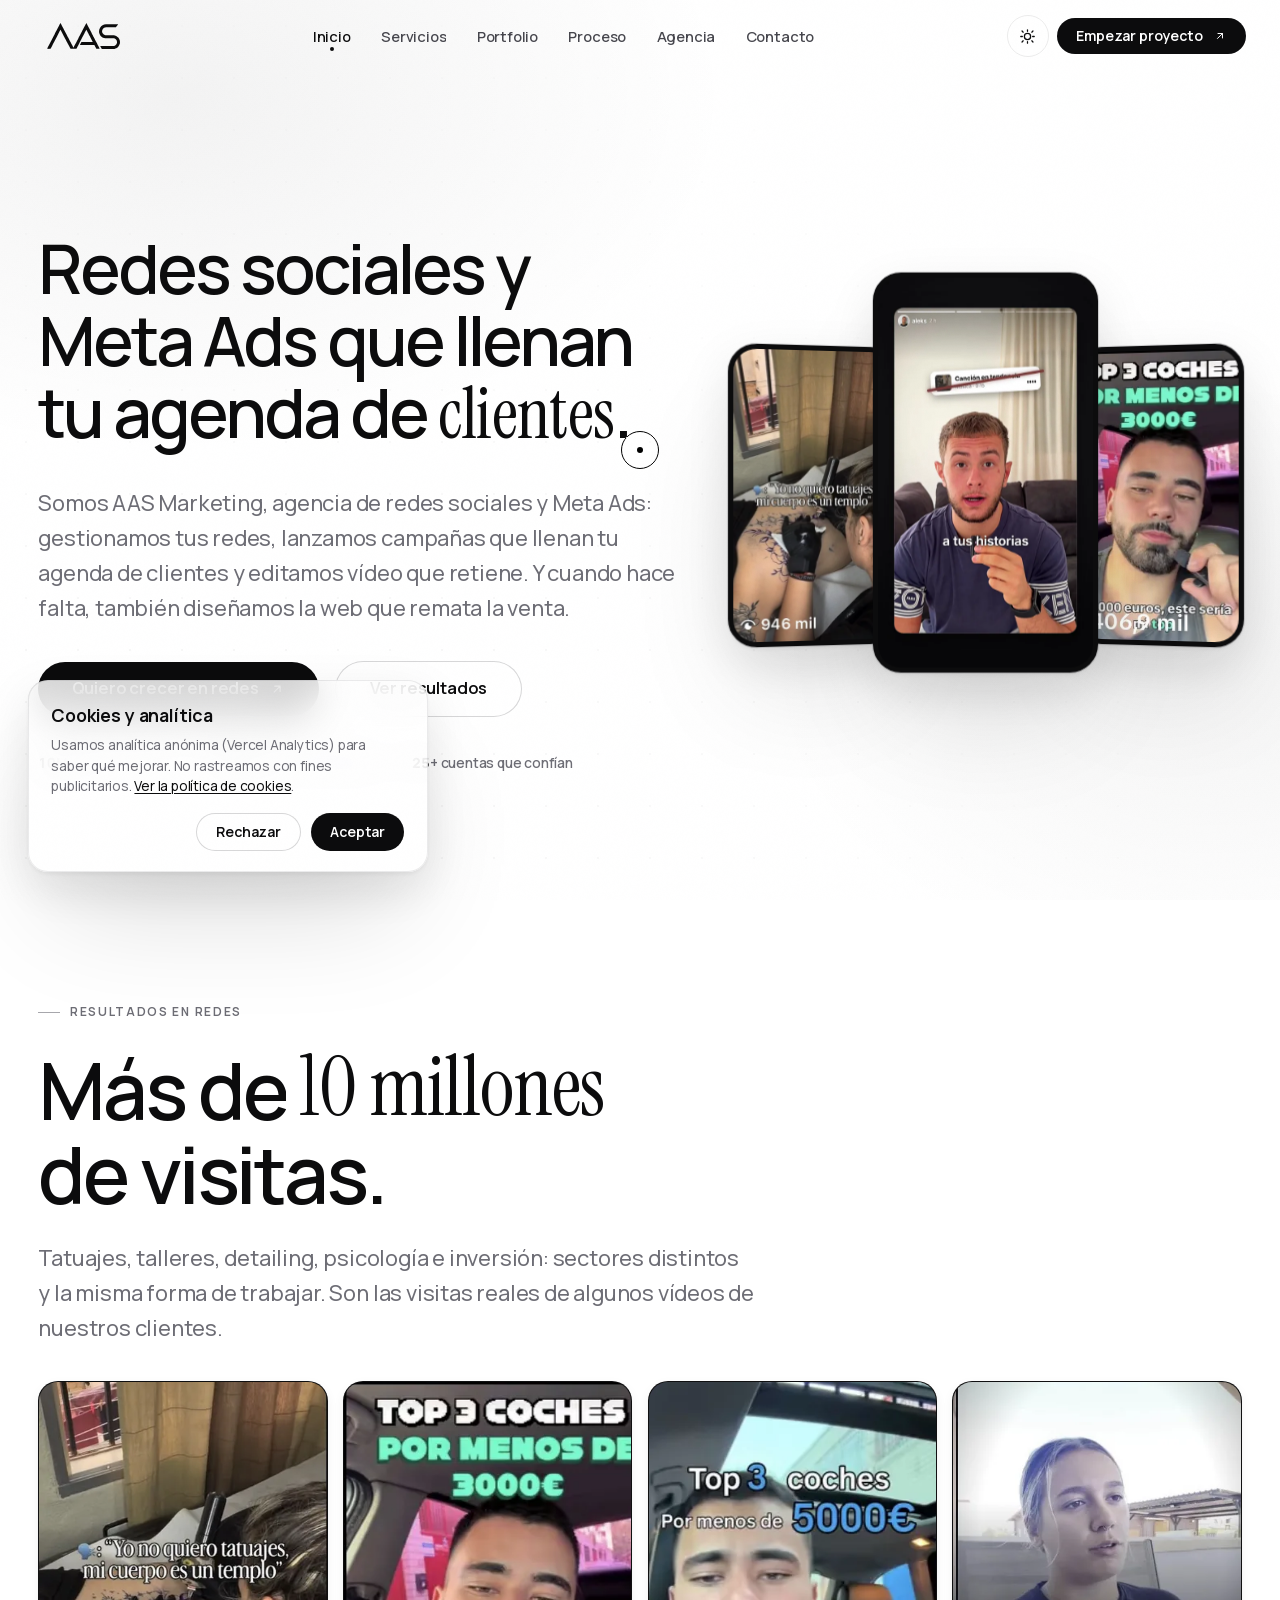
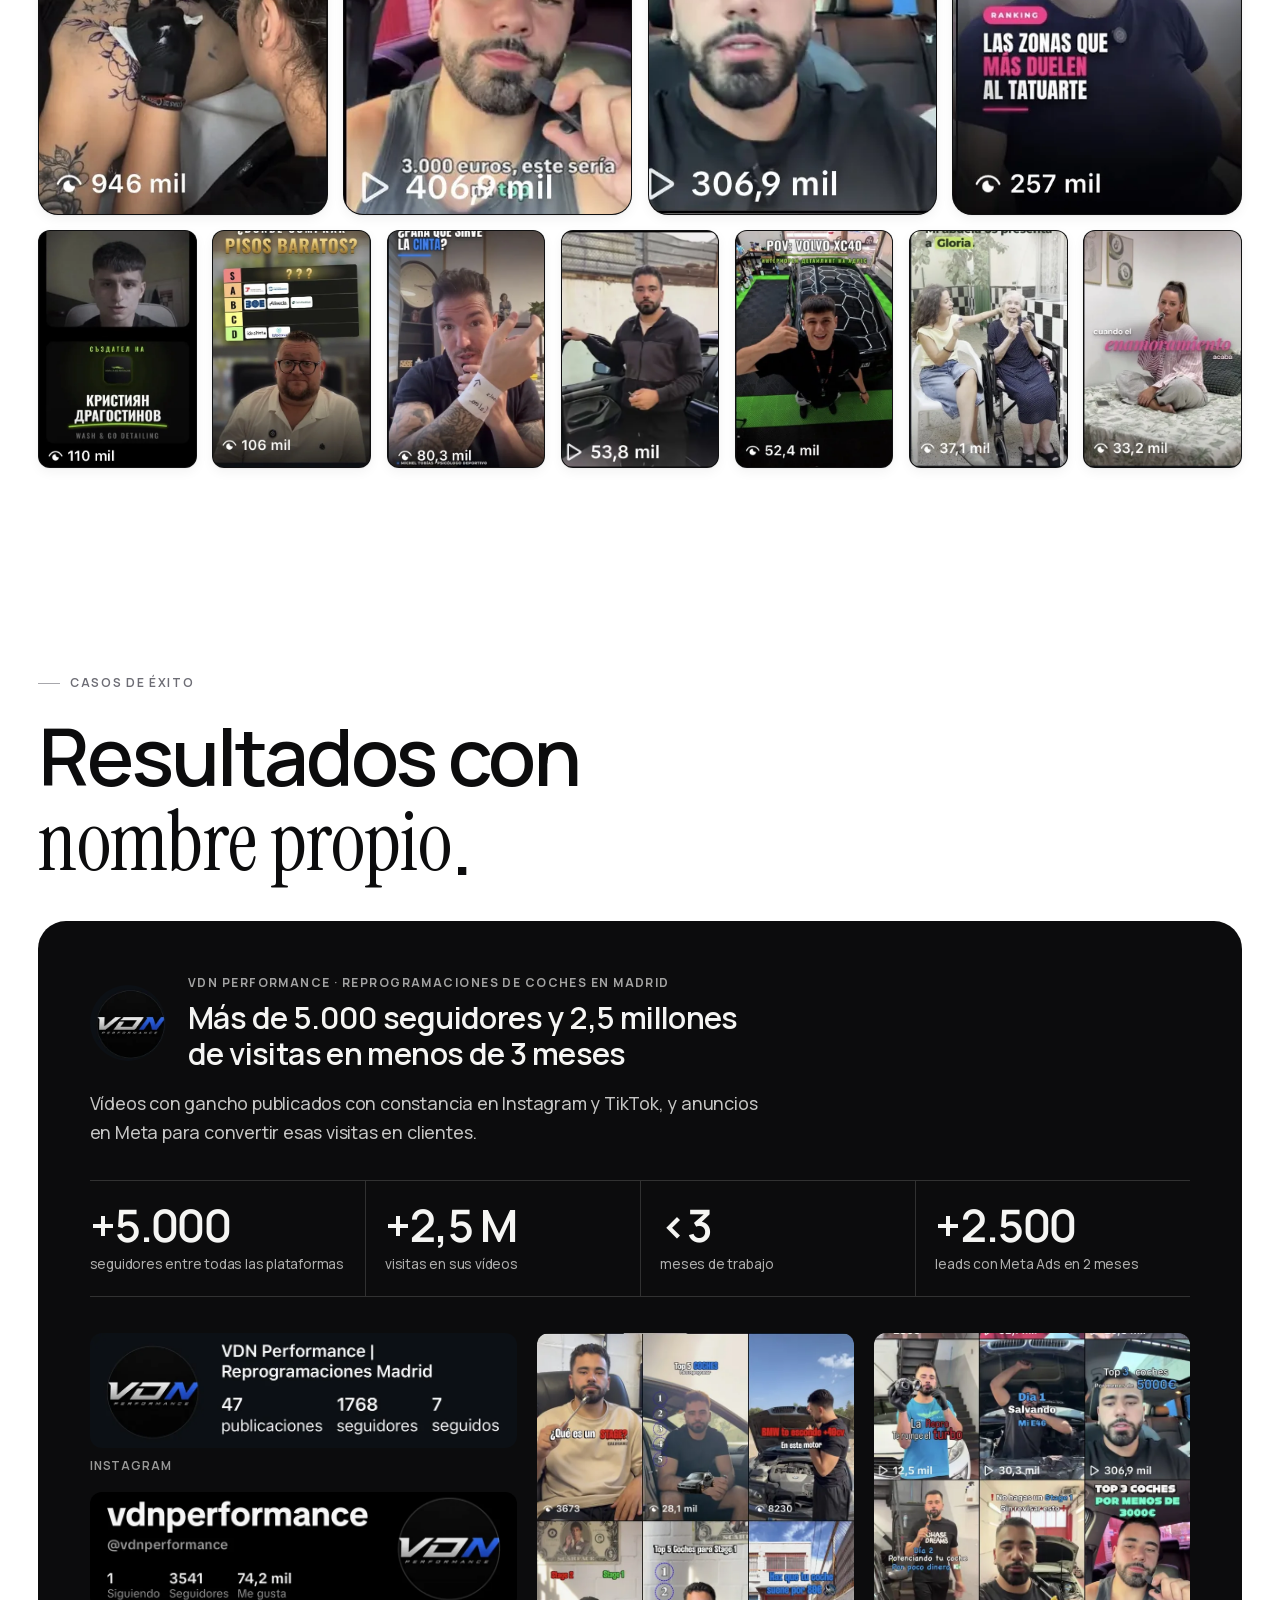
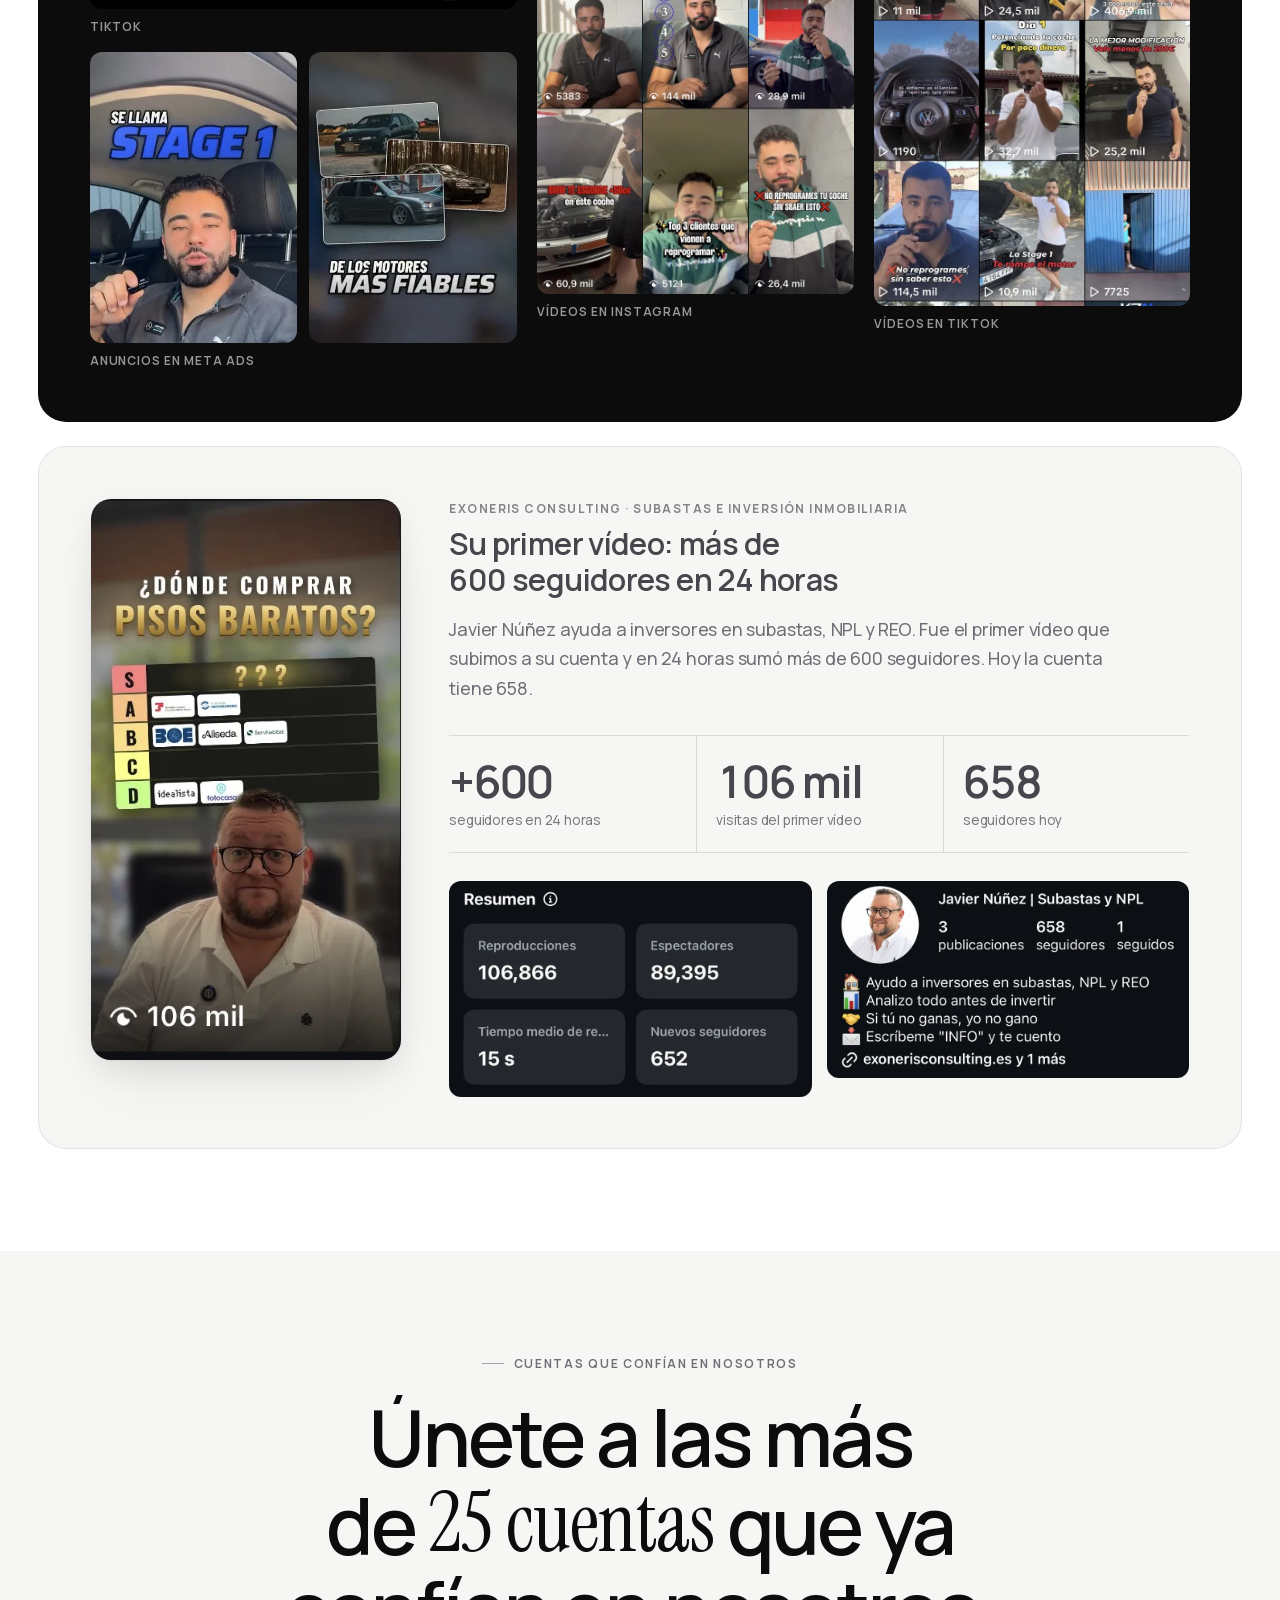
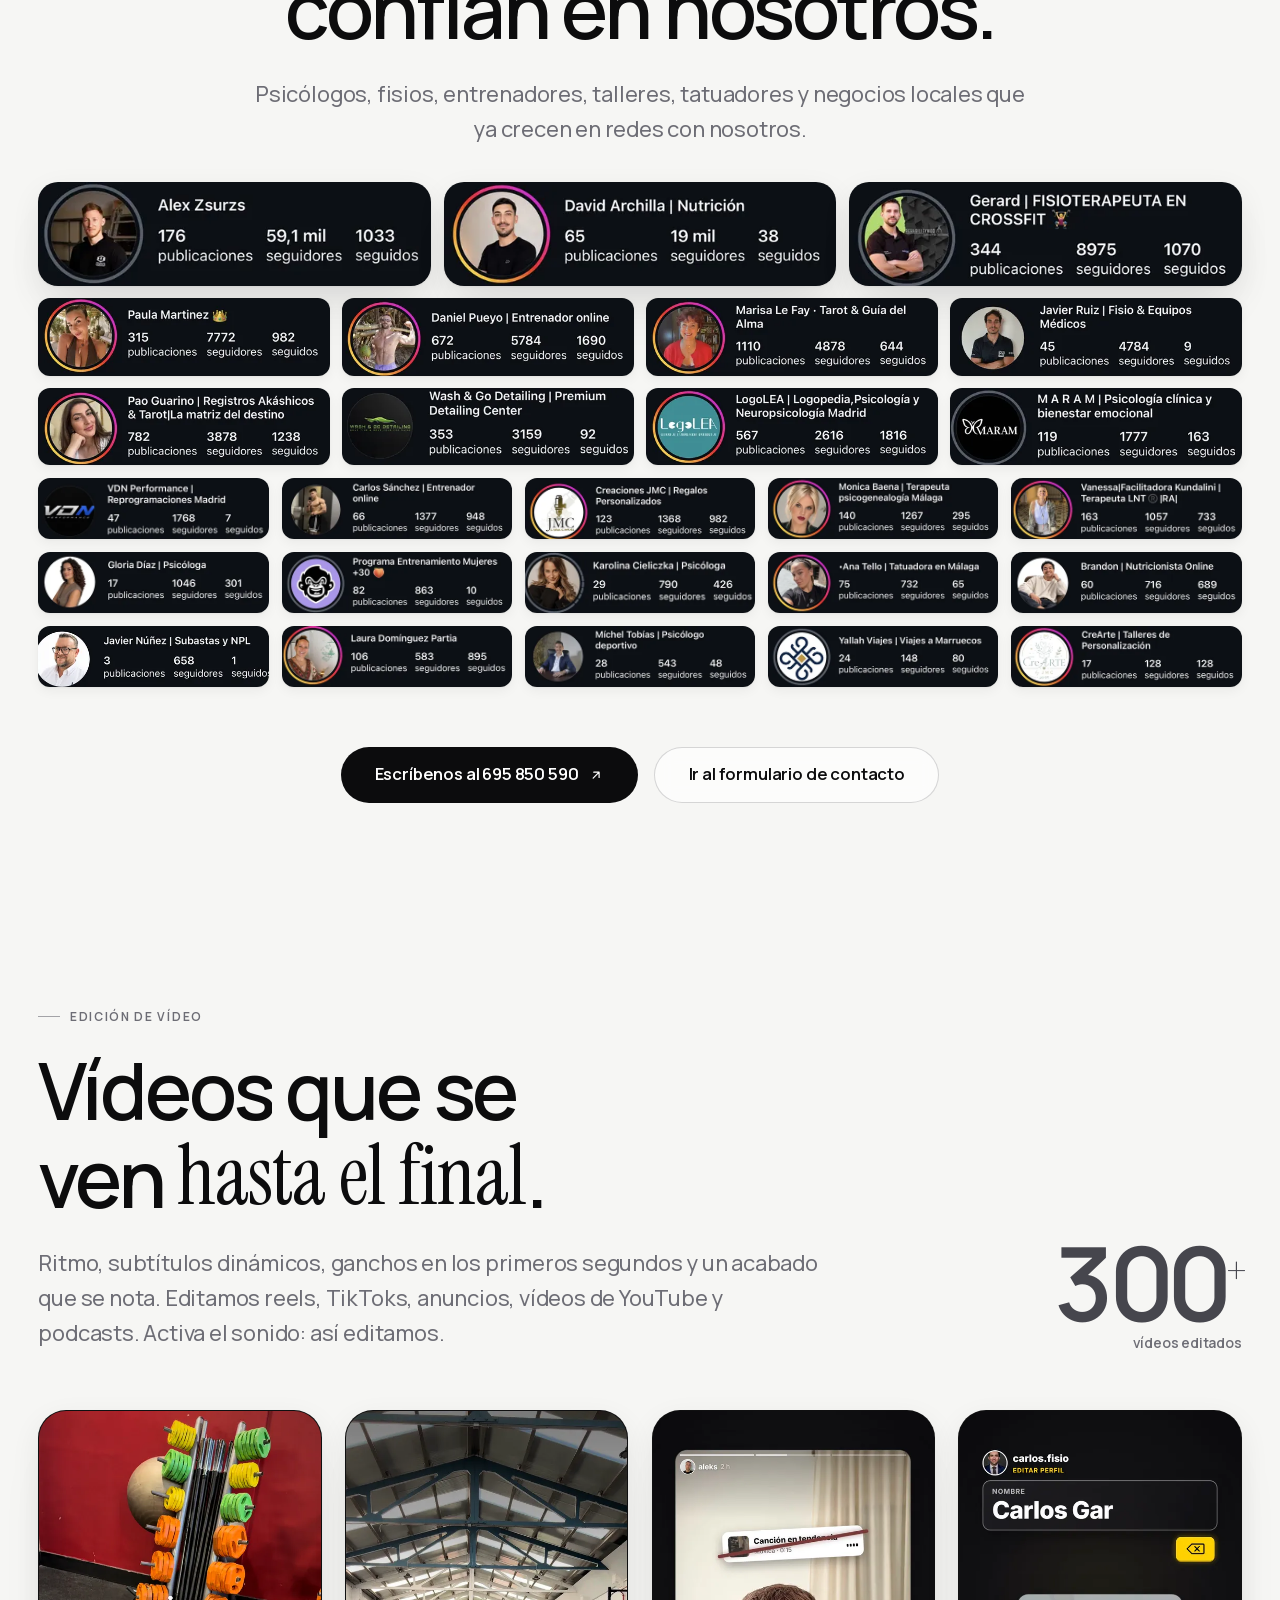
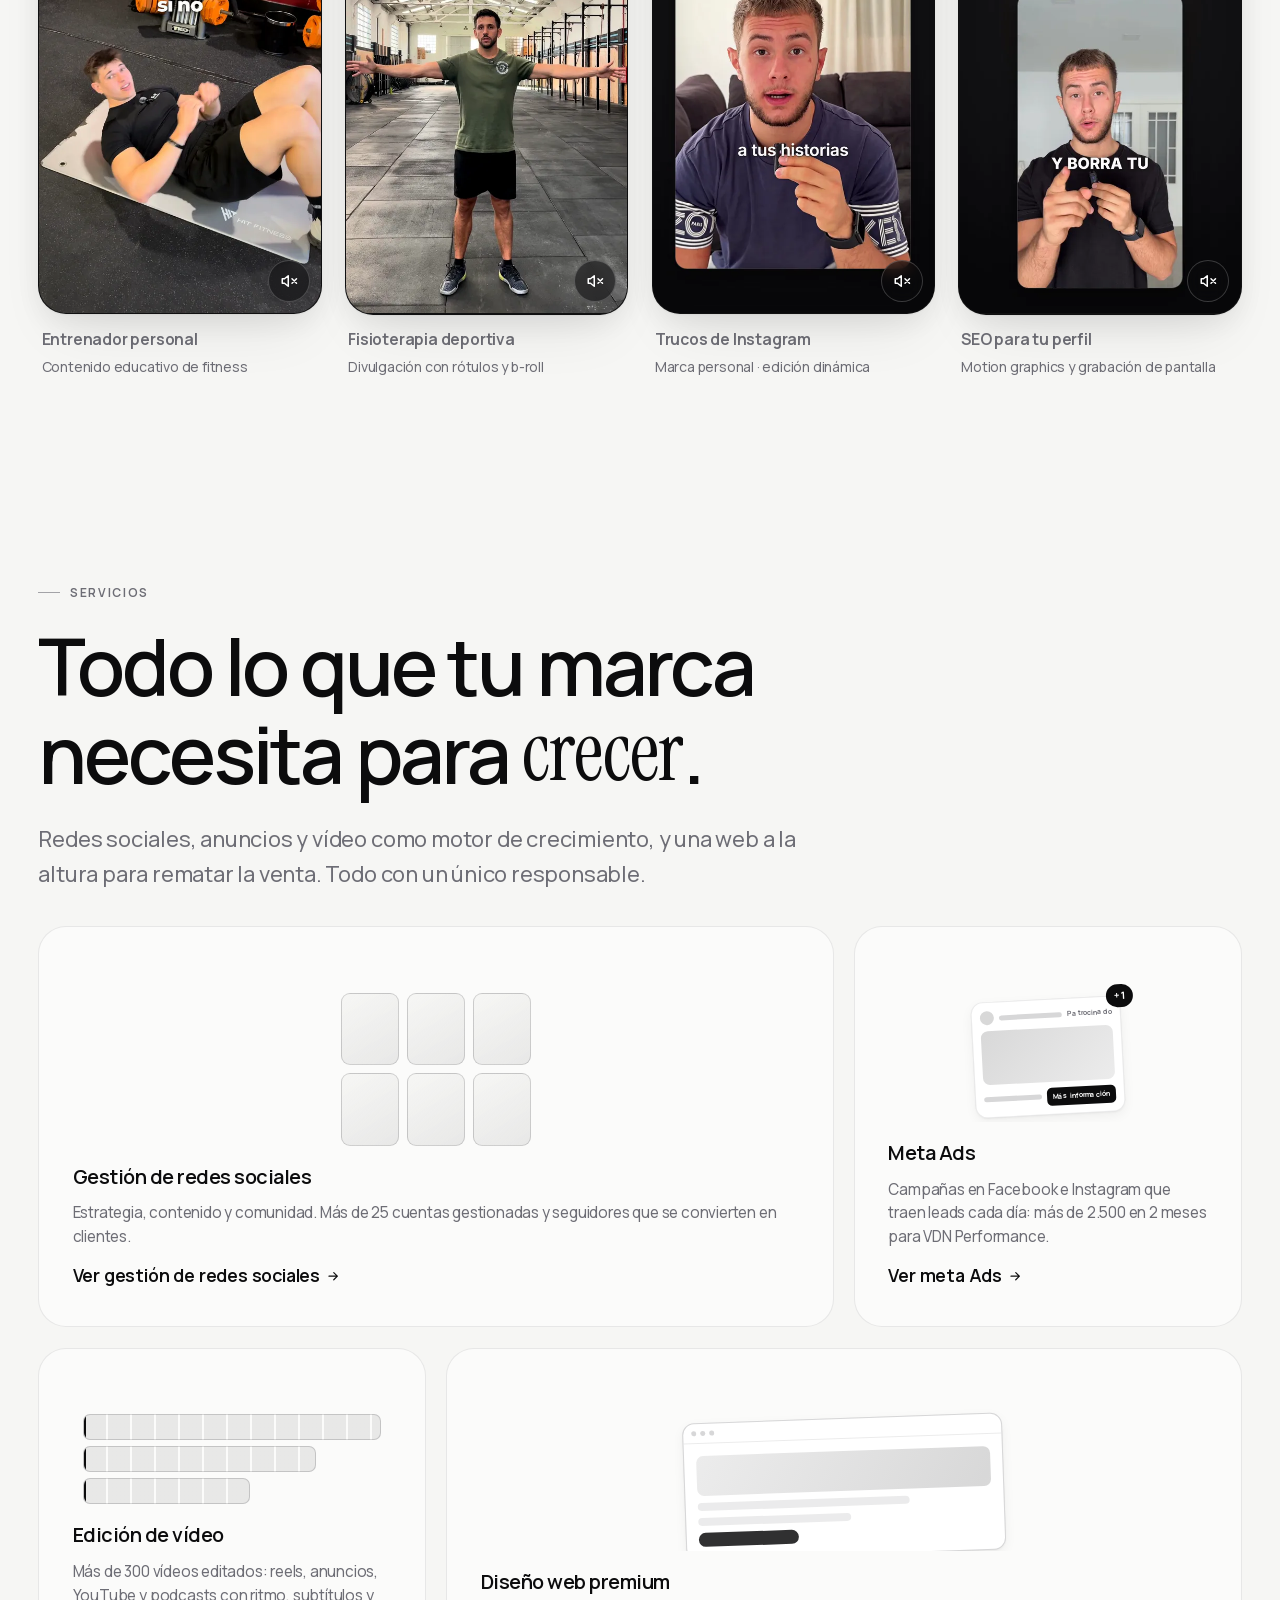
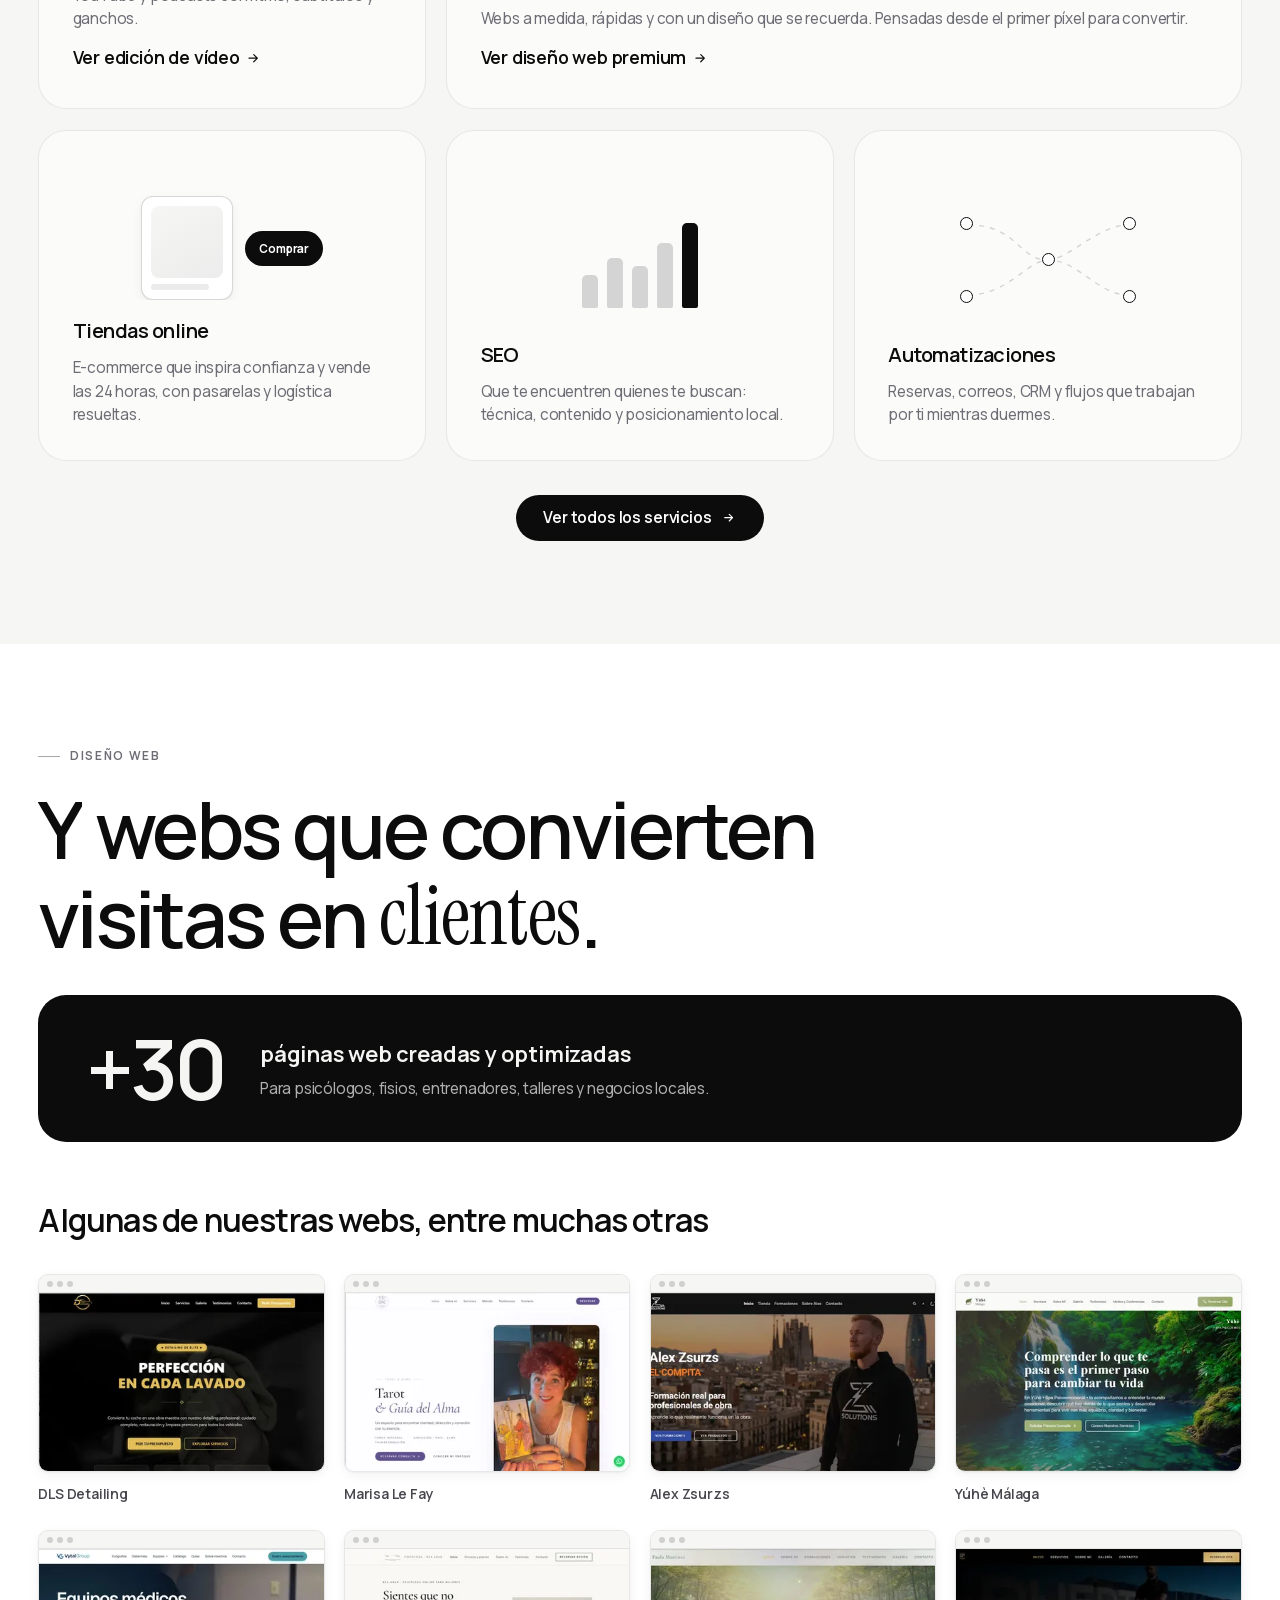
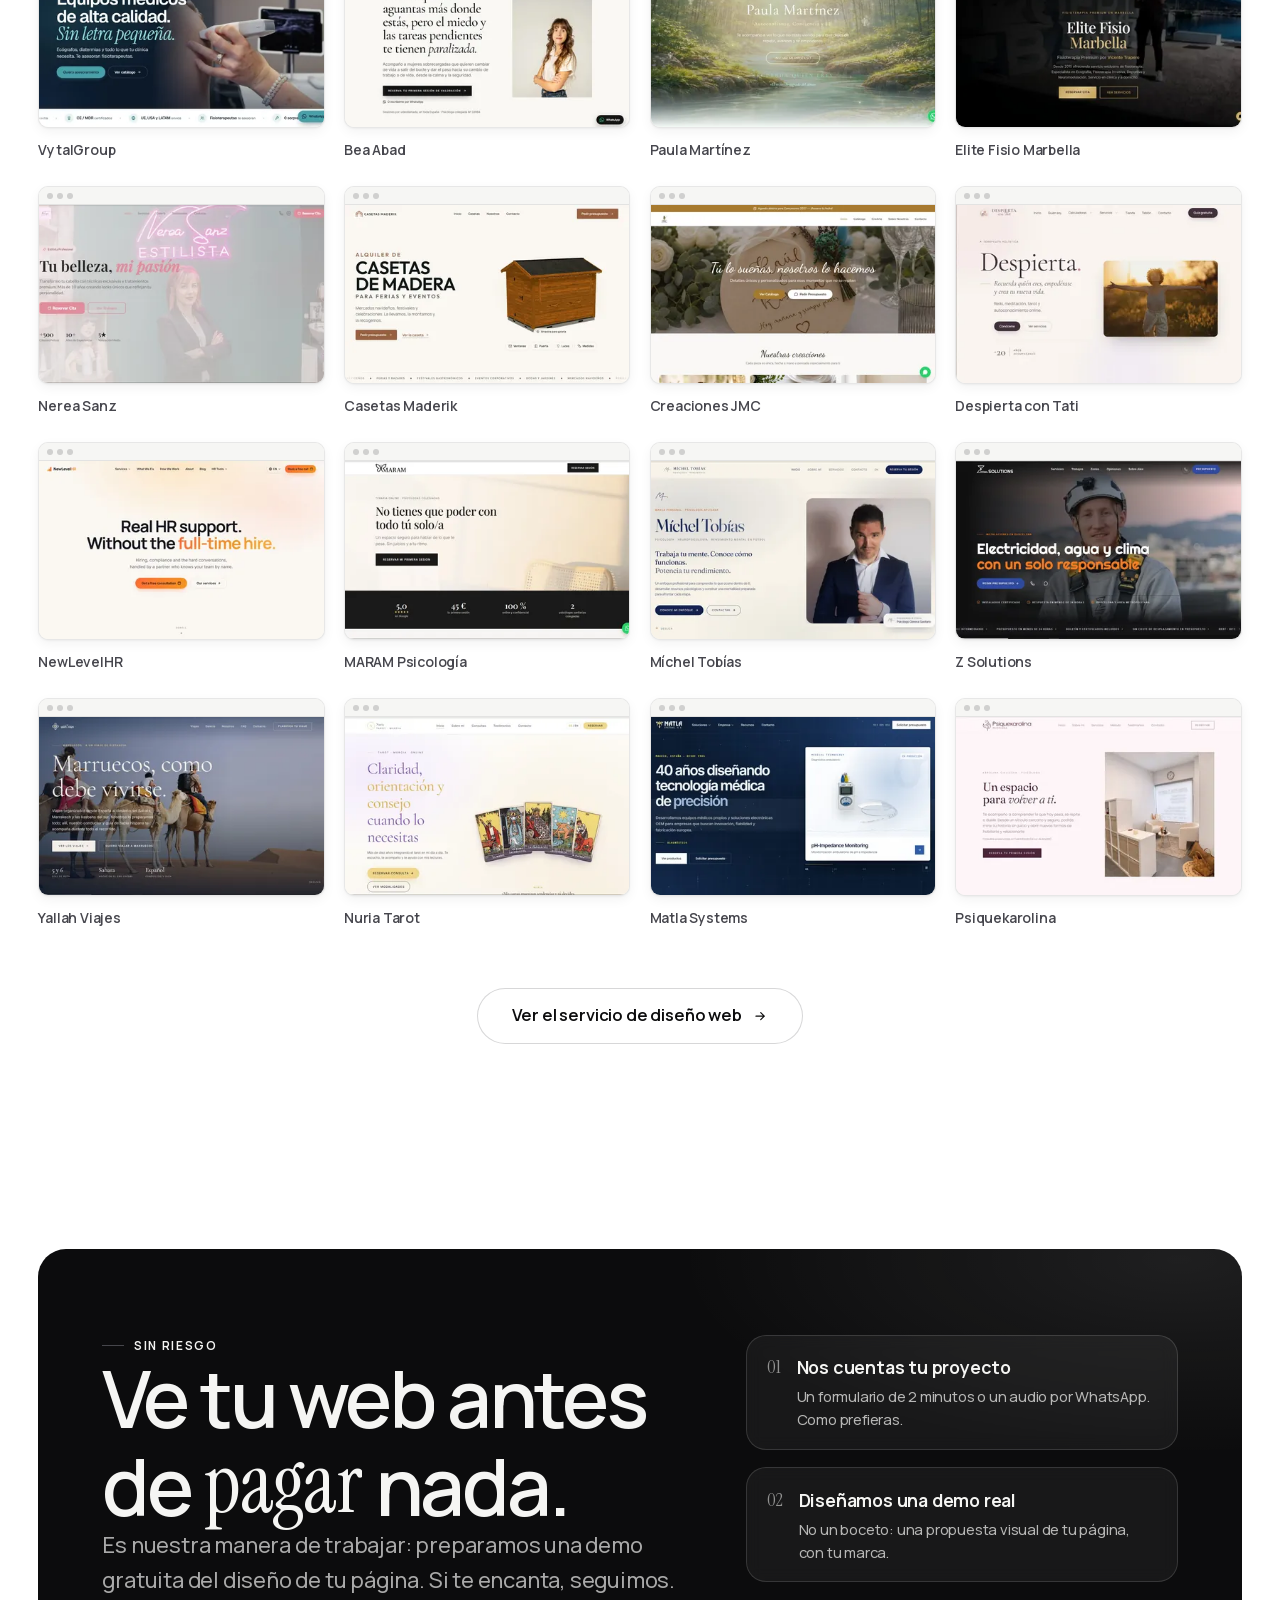
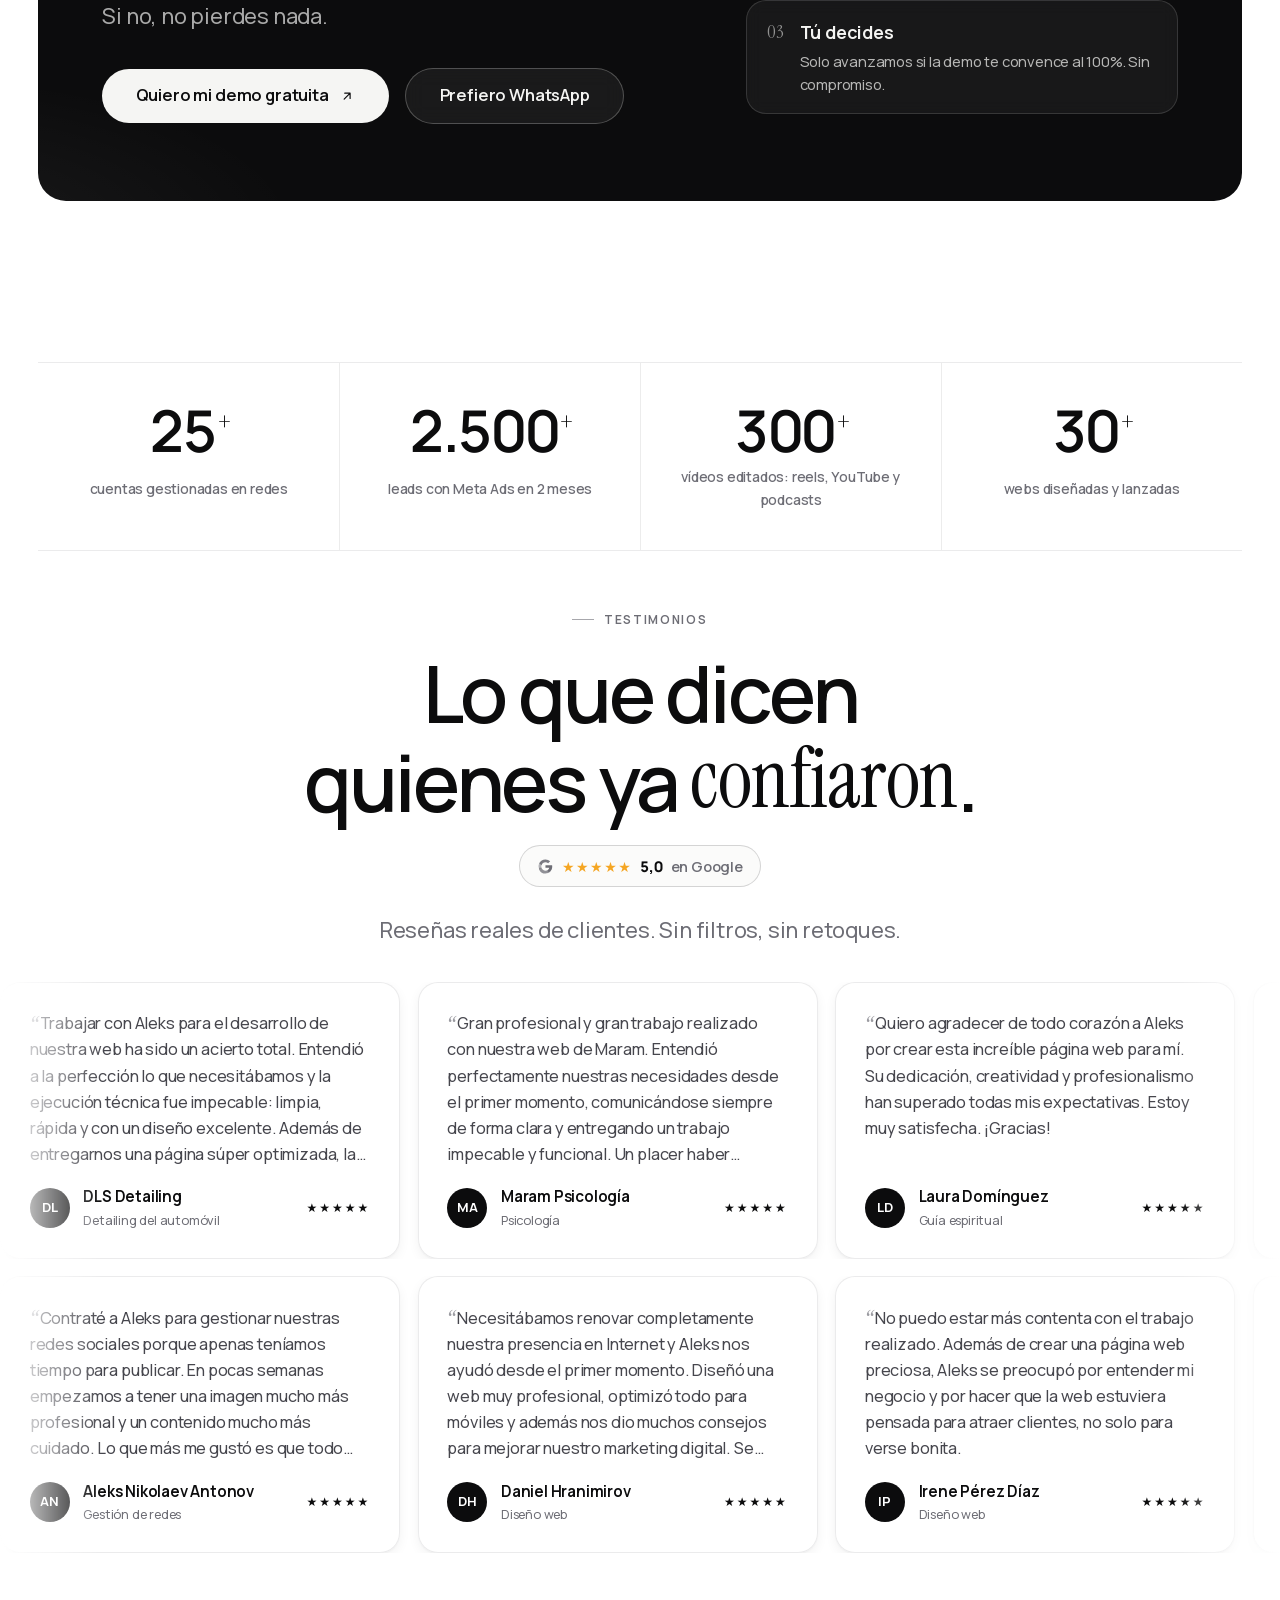
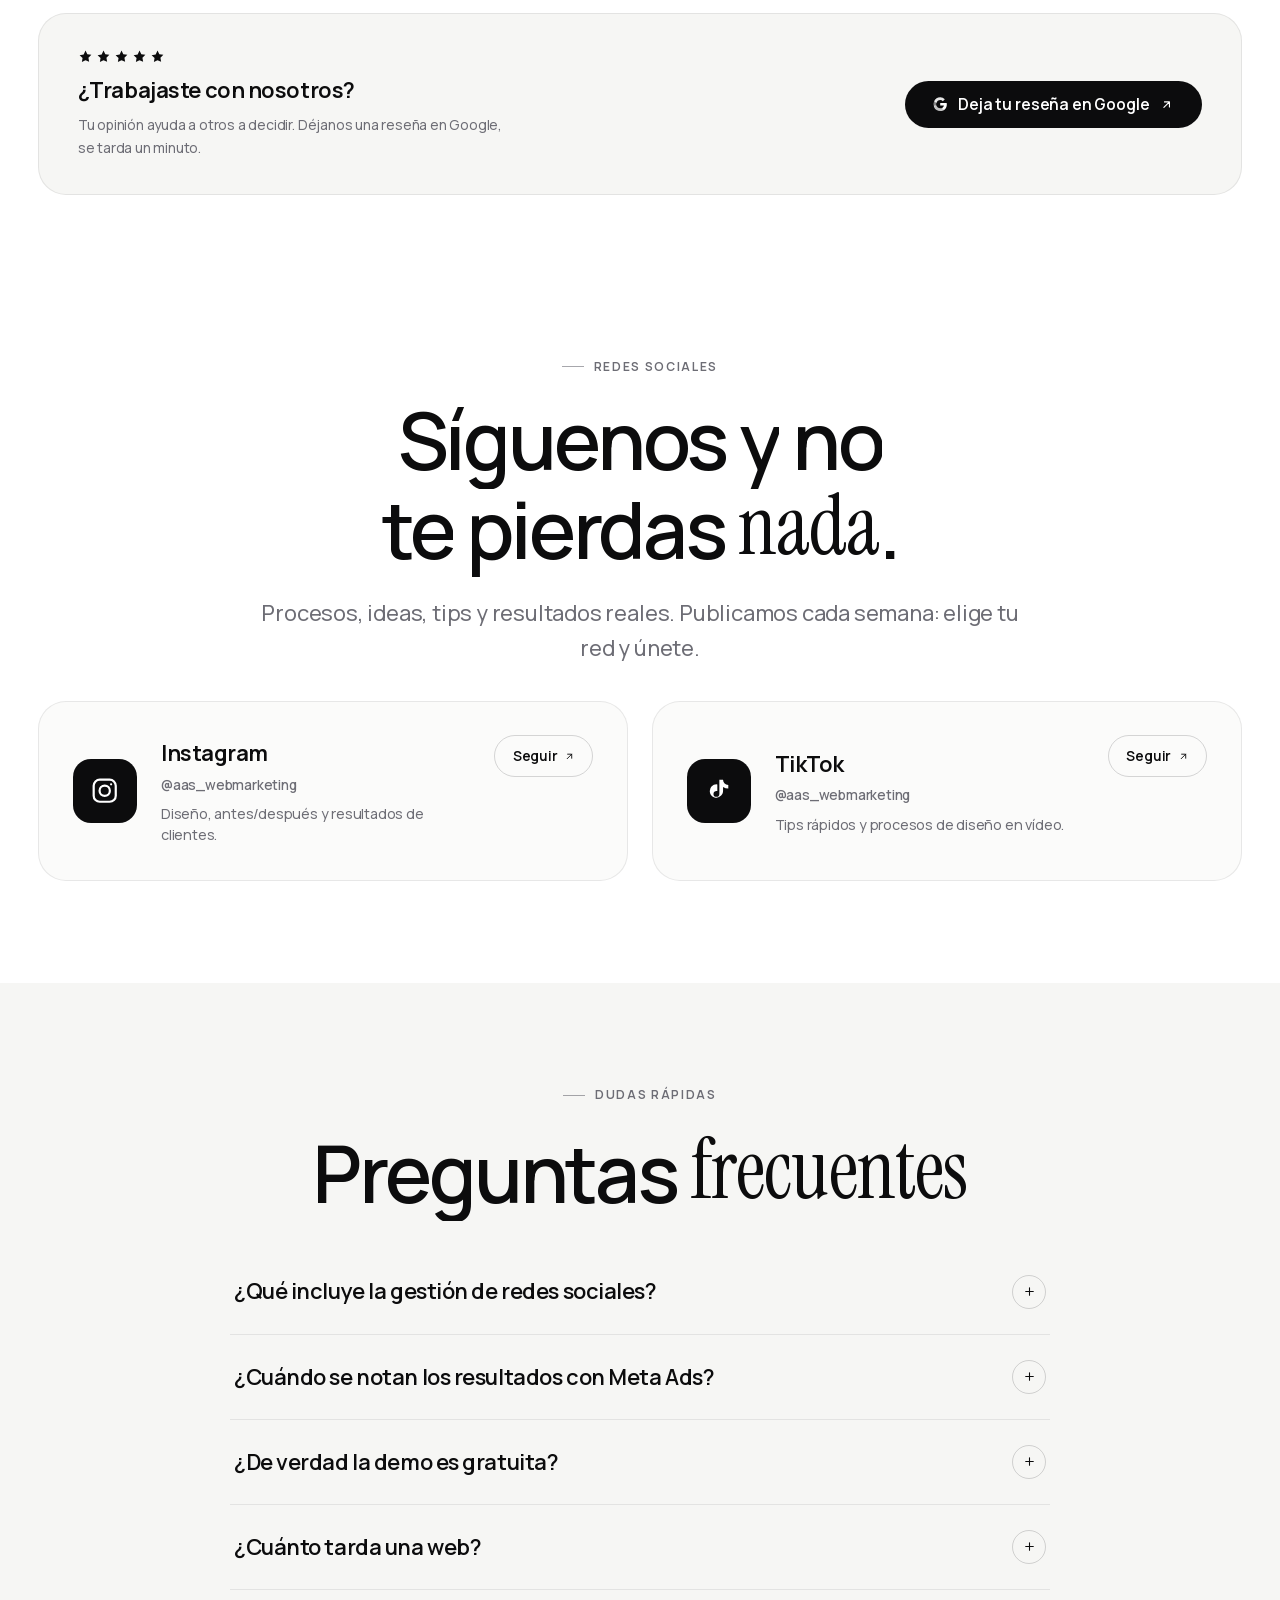
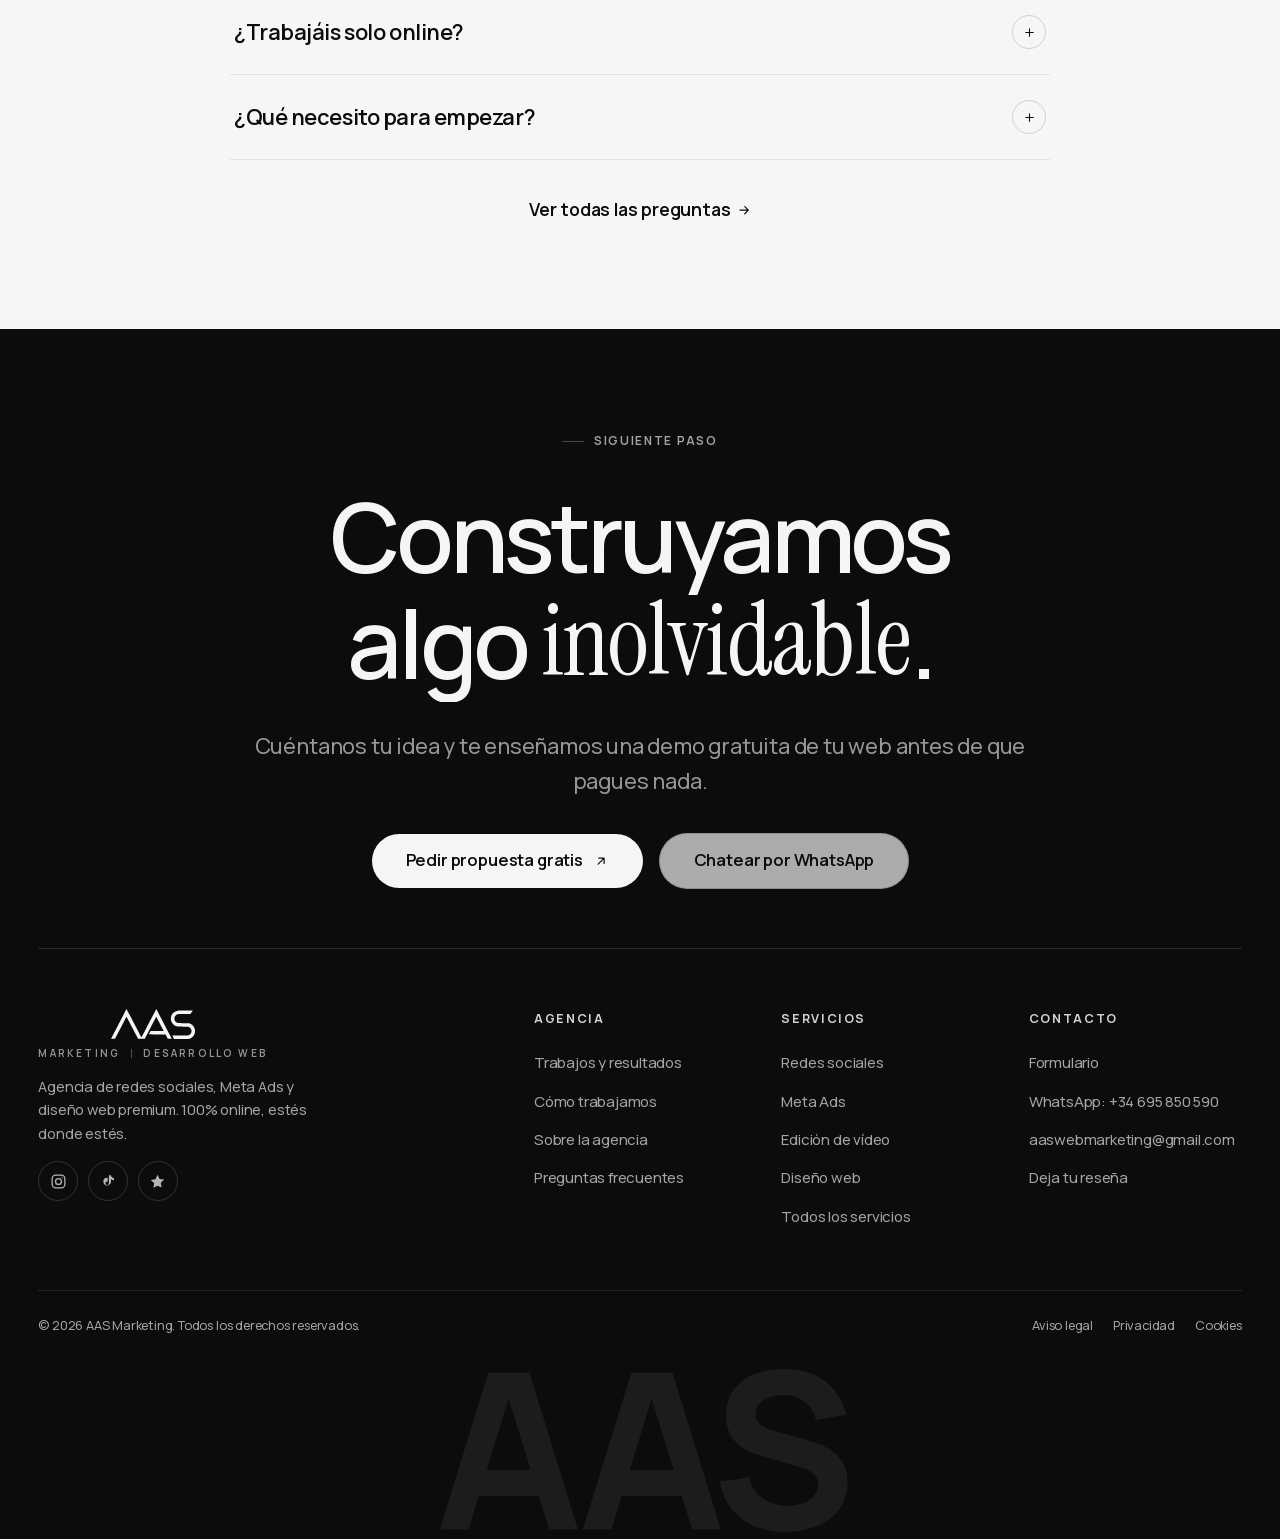
==== commit ecf8f408: "Casos de éxito, resultados, cuentas y portfolio de webs actualizados - Resultados: "Más de 10 millon" ====
--- a/index.html
+++ b/index.html
@@ -4,7 +4,7 @@
   <meta charset="utf-8">
   <meta name="viewport" content="width=device-width, initial-scale=1">
   <title>AAS Marketing · Redes sociales, Meta Ads y diseño web</title>
-  <meta name="description" content="Agencia de redes sociales y Meta Ads: +20 clientes gestionados, +300 vídeos editados y +1.600 leads en menos de 30 días. Y webs que convierten.">
+  <meta name="description" content="Agencia de redes sociales y Meta Ads: +25 cuentas gestionadas, +10 millones de visitas y +2.500 leads con Meta Ads en 2 meses. Webs que convierten.">
   <link rel="canonical" href="https://www.aasmarketing.com/">
   <meta name="theme-color" content="#ffffff">
   <meta name="author" content="AAS Marketing">
@@ -13,7 +13,7 @@
   <meta property="og:site_name" content="AAS Marketing">
   <meta property="og:locale" content="es_ES">
   <meta property="og:title" content="AAS Marketing · Redes sociales, Meta Ads y diseño web">
-  <meta property="og:description" content="Agencia de redes sociales y Meta Ads: +20 clientes gestionados, +300 vídeos editados y +1.600 leads en menos de 30 días. Y webs que convierten.">
+  <meta property="og:description" content="Agencia de redes sociales y Meta Ads: +25 cuentas gestionadas, +10 millones de visitas y +2.500 leads con Meta Ads en 2 meses. Webs que convierten.">
   <meta property="og:url" content="https://www.aasmarketing.com/">
   <meta property="og:image" content="https://www.aasmarketing.com/assets/img/og.jpg">
   <meta property="og:image:width" content="1200">
@@ -21,7 +21,7 @@
   <meta property="og:image:alt" content="AAS Marketing · Redes sociales, Meta Ads y diseño web">
   <meta name="twitter:card" content="summary_large_image">
   <meta name="twitter:title" content="AAS Marketing · Redes sociales, Meta Ads y diseño web">
-  <meta name="twitter:description" content="Agencia de redes sociales y Meta Ads: +20 clientes gestionados, +300 vídeos editados y +1.600 leads en menos de 30 días. Y webs que convierten.">
+  <meta name="twitter:description" content="Agencia de redes sociales y Meta Ads: +25 cuentas gestionadas, +10 millones de visitas y +2.500 leads con Meta Ads en 2 meses. Webs que convierten.">
   <meta name="twitter:image" content="https://www.aasmarketing.com/assets/img/og.jpg">
   <link rel="icon" href="./assets/img/favicon.svg" type="image/svg+xml">
   <link rel="icon" href="./favicon.ico" sizes="any">
@@ -46,10 +46,10 @@
       } catch (e) {}
     })();
   </script>
-  <link rel="stylesheet" href="./assets/css/main.css?v=d283d8c3">
+  <link rel="stylesheet" href="./assets/css/main.css?v=4eb48fb9">
   <script type="module" src="./assets/js/main.js?v=68c8ccdc"></script>
-  <script type="application/ld+json">{"@context":"https://schema.org","@graph":[{"@type":"WebSite","@id":"https://www.aasmarketing.com/#web","url":"https://www.aasmarketing.com/","name":"AAS Marketing · Redes sociales, Meta Ads y diseño web","inLanguage":"es","publisher":{"@id":"https://www.aasmarketing.com/#org"}},{"@type":"ProfessionalService","@id":"https://www.aasmarketing.com/#org","name":"AAS Marketing","alternateName":"AAS Marketing · Desarrollo Web","description":"Agencia de marketing digital especializada en gestión de redes sociales, campañas de Meta Ads y edición de vídeo, y en diseño web premium, tiendas online, SEO y automatizaciones.","slogan":"Marketing · Desarrollo Web","url":"https://www.aasmarketing.com","email":"aaswebmarketing@gmail.com","telephone":"+34 695 850 590","logo":{"@type":"ImageObject","url":"https://www.aasmarketing.com/assets/img/logo-aas.svg"},"image":"https://www.aasmarketing.com/assets/img/og.jpg","priceRange":"$$","areaServed":"España y trabajo remoto internacional","serviceType":["Gestión de redes sociales","Meta Ads","Edición de vídeo","Diseño web","Tiendas online","Landing pages","SEO","Branding","Automatizaciones"],"sameAs":["https://www.instagram.com/aas_webmarketing/","https://www.tiktok.com/@aas_webmarketing"],"founder":{"@id":"https://www.aasmarketing.com/#fundador"},"contactPoint":{"@type":"ContactPoint","contactType":"customer service","telephone":"+34 695 850 590","email":"aaswebmarketing@gmail.com","availableLanguage":["es","en"],"areaServed":"ES"},"knowsAbout":["Gestión de redes sociales","Meta Ads","Publicidad en Instagram y Facebook","Edición de vídeo","Reels y TikTok","Diseño web","SEO","Tiendas online"]},{"@type":"Person","@id":"https://www.aasmarketing.com/#fundador","name":"Aleksandar Metodiev Stefanov","alternateName":"Aleks","jobTitle":"Fundador y director","worksFor":{"@id":"https://www.aasmarketing.com/#org"},"url":"https://www.aasmarketing.com/agencia/"},{"@type":"VideoObject","name":"Anuncio de captación para VDN Performance","description":"Anuncio en vídeo para Meta Ads editado por AAS Marketing para VDN Performance (reprogramaciones).","duration":"PT25S","uploadDate":"2026-10-15T09:00:00+02:00","thumbnailUrl":"https://www.aasmarketing.com/assets/video/vdn-reprogramacion.webp","contentUrl":"https://www.aasmarketing.com/assets/video/vdn-reprogramacion.mp4","publisher":{"@id":"https://www.aasmarketing.com/#org"},"inLanguage":"es"},{"@type":"VideoObject","name":"Top 3 coches · VDN Performance","description":"Reel editado por AAS Marketing para VDN Performance, usado en orgánico y en anuncios.","duration":"PT24S","uploadDate":"2026-10-15T09:00:00+02:00","thumbnailUrl":"https://www.aasmarketing.com/assets/video/vdn-top-coches.webp","contentUrl":"https://www.aasmarketing.com/assets/video/vdn-top-coches.mp4","publisher":{"@id":"https://www.aasmarketing.com/#org"},"inLanguage":"es"},{"@type":"VideoObject","name":"Reel educativo de fitness para un entrenador personal","description":"Reel con subtítulos dinámicos y ritmo de edición para un entrenador personal.","duration":"PT46S","uploadDate":"2026-10-15T09:00:00+02:00","thumbnailUrl":"https://www.aasmarketing.com/assets/video/reel-entrenador.webp","contentUrl":"https://www.aasmarketing.com/assets/video/reel-entrenador.mp4","publisher":{"@id":"https://www.aasmarketing.com/#org"},"inLanguage":"es"},{"@type":"VideoObject","name":"Reel de fisioterapia deportiva","description":"Reel divulgativo con rótulos y b-roll para una clínica de fisioterapia deportiva.","duration":"PT43S","uploadDate":"2026-10-15T09:00:00+02:00","thumbnailUrl":"https://www.aasmarketing.com/assets/video/reel-fisioterapia.webp","contentUrl":"https://www.aasmarketing.com/assets/video/reel-fisioterapia.mp4","publisher":{"@id":"https://www.aasmarketing.com/#org"},"inLanguage":"es"},{"@type":"VideoObject","name":"Trucos de Instagram: ponerle música a tus historias","description":"Reel de marca personal con edición dinámica sobre trucos de Instagram.","duration":"PT35S","uploadDate":"2026-10-15T09:00:00+02:00","thumbnailUrl":"https://www.aasmarketing.com/assets/video/reel-instagram-musica.webp","contentUrl":"https://www.aasmarketing.com/assets/video/reel-instagram-musica.mp4","publisher":{"@id":"https://www.aasmarketing.com/#org"},"inLanguage":"es"},{"@type":"VideoObject","name":"SEO para tu perfil de Instagram","description":"Reel con motion graphics y grabación de pantalla sobre cómo optimizar el perfil.","duration":"PT30S","uploadDate":"2026-10-15T09:00:00+02:00","thumbnailUrl":"https://www.aasmarketing.com/assets/video/reel-perfil-seo.webp","contentUrl":"https://www.aasmarketing.com/assets/video/reel-perfil-seo.mp4","publisher":{"@id":"https://www.aasmarketing.com/#org"},"inLanguage":"es"}]}</script>
-  <script type="application/ld+json">{"@context":"https://schema.org","@type":"FAQPage","mainEntity":[{"@type":"Question","name":"¿Qué incluye la gestión de redes sociales?","acceptedAnswer":{"@type":"Answer","text":"Estrategia, calendario, creación y edición de contenido (reels, carruseles y stories), publicación, comunidad y un informe mensual con resultados. Ya gestionamos las redes sociales de más de 20 clientes."}},{"@type":"Question","name":"¿Cuándo se notan los resultados con Meta Ads?","acceptedAnswer":{"@type":"Answer","text":"Depende del sector y del presupuesto, pero una campaña bien montada suele traer contactos desde la primera semana. Con VDN Performance superamos los 1.600 leads en menos de 30 días."}},{"@type":"Question","name":"¿De verdad la demo es gratuita?","acceptedAnswer":{"@type":"Answer","text":"Sí. Preparamos una propuesta visual real de tu web sin coste y sin compromiso. Solo si te convence al 100% seguimos adelante con el proyecto."}},{"@type":"Question","name":"¿Cuánto tarda una web?","acceptedAnswer":{"@type":"Answer","text":"Si tienes claro qué quieres (textos, marca y referencias), tu web puede estar lista en un máximo de 72 horas. Proyectos más grandes, como tiendas extensas, llevan algo más, siempre con un calendario claro desde el día uno."}},{"@type":"Question","name":"¿Trabajáis solo online?","acceptedAnswer":{"@type":"Answer","text":"Sí, al 100%. Trabajamos con clientes de toda España (y fuera) por videollamada, WhatsApp y correo. Todo el proceso está pensado para que sea cómodo estés donde estés."}},{"@type":"Question","name":"¿Qué necesito para empezar?","acceptedAnswer":{"@type":"Answer","text":"Solo tu idea. Te guiamos con el resto: textos, fotos, dominio, hosting… Lo vemos juntos paso a paso, sin tecnicismos."}}]}</script>
+  <script type="application/ld+json">{"@context": "https://schema.org", "@graph": [{"@type": "WebSite", "@id": "https://www.aasmarketing.com/#web", "url": "https://www.aasmarketing.com/", "name": "AAS Marketing · Redes sociales, Meta Ads y diseño web", "inLanguage": "es", "publisher": {"@id": "https://www.aasmarketing.com/#org"}}, {"@type": "ProfessionalService", "@id": "https://www.aasmarketing.com/#org", "name": "AAS Marketing", "alternateName": "AAS Marketing · Desarrollo Web", "description": "Agencia de marketing digital especializada en gestión de redes sociales, campañas de Meta Ads y edición de vídeo, y en diseño web premium, tiendas online, SEO y automatizaciones.", "slogan": "Marketing · Desarrollo Web", "url": "https://www.aasmarketing.com", "email": "aaswebmarketing@gmail.com", "telephone": "+34 695 850 590", "logo": {"@type": "ImageObject", "url": "https://www.aasmarketing.com/assets/img/logo-aas.svg"}, "image": "https://www.aasmarketing.com/assets/img/og.jpg", "priceRange": "$$", "areaServed": "España y trabajo remoto internacional", "serviceType": ["Gestión de redes sociales", "Meta Ads", "Edición de vídeo", "Diseño web", "Tiendas online", "Landing pages", "SEO", "Branding", "Automatizaciones"], "sameAs": ["https://www.instagram.com/aas_webmarketing/", "https://www.tiktok.com/@aas_webmarketing"], "founder": {"@id": "https://www.aasmarketing.com/#fundador"}, "contactPoint": {"@type": "ContactPoint", "contactType": "customer service", "telephone": "+34 695 850 590", "email": "aaswebmarketing@gmail.com", "availableLanguage": ["es", "en"], "areaServed": "ES"}, "knowsAbout": ["Gestión de redes sociales", "Meta Ads", "Publicidad en Instagram y Facebook", "Edición de vídeo", "Reels y TikTok", "Diseño web", "SEO", "Tiendas online"]}, {"@type": "Person", "@id": "https://www.aasmarketing.com/#fundador", "name": "Aleksandar Metodiev Stefanov", "alternateName": "Aleks", "jobTitle": "Fundador y director", "worksFor": {"@id": "https://www.aasmarketing.com/#org"}, "url": "https://www.aasmarketing.com/agencia/"}, {"@type": "VideoObject", "name": "Reel educativo de fitness para un entrenador personal", "description": "Reel con subtítulos dinámicos y ritmo de edición para un entrenador personal.", "duration": "PT46S", "uploadDate": "2026-10-15T09:00:00+02:00", "thumbnailUrl": "https://www.aasmarketing.com/assets/video/reel-entrenador.webp", "contentUrl": "https://www.aasmarketing.com/assets/video/reel-entrenador.mp4", "publisher": {"@id": "https://www.aasmarketing.com/#org"}, "inLanguage": "es"}, {"@type": "VideoObject", "name": "Reel de fisioterapia deportiva", "description": "Reel divulgativo con rótulos y b-roll para una clínica de fisioterapia deportiva.", "duration": "PT43S", "uploadDate": "2026-10-15T09:00:00+02:00", "thumbnailUrl": "https://www.aasmarketing.com/assets/video/reel-fisioterapia.webp", "contentUrl": "https://www.aasmarketing.com/assets/video/reel-fisioterapia.mp4", "publisher": {"@id": "https://www.aasmarketing.com/#org"}, "inLanguage": "es"}, {"@type": "VideoObject", "name": "Trucos de Instagram: ponerle música a tus historias", "description": "Reel de marca personal con edición dinámica sobre trucos de Instagram.", "duration": "PT35S", "uploadDate": "2026-10-15T09:00:00+02:00", "thumbnailUrl": "https://www.aasmarketing.com/assets/video/reel-instagram-musica.webp", "contentUrl": "https://www.aasmarketing.com/assets/video/reel-instagram-musica.mp4", "publisher": {"@id": "https://www.aasmarketing.com/#org"}, "inLanguage": "es"}, {"@type": "VideoObject", "name": "SEO para tu perfil de Instagram", "description": "Reel con motion graphics y grabación de pantalla sobre cómo optimizar el perfil.", "duration": "PT30S", "uploadDate": "2026-10-15T09:00:00+02:00", "thumbnailUrl": "https://www.aasmarketing.com/assets/video/reel-perfil-seo.webp", "contentUrl": "https://www.aasmarketing.com/assets/video/reel-perfil-seo.mp4", "publisher": {"@id": "https://www.aasmarketing.com/#org"}, "inLanguage": "es"}]}</script>
+  <script type="application/ld+json">{"@context":"https://schema.org","@type":"FAQPage","mainEntity":[{"@type":"Question","name":"¿Qué incluye la gestión de redes sociales?","acceptedAnswer":{"@type":"Answer","text":"Estrategia, calendario, creación y edición de contenido (reels, carruseles y stories), publicación, comunidad y un informe mensual con resultados. Ya gestionamos las redes sociales de más de 25 cuentas."}},{"@type":"Question","name":"¿Cuándo se notan los resultados con Meta Ads?","acceptedAnswer":{"@type":"Answer","text":"Depende del sector y del presupuesto, pero una campaña bien montada suele traer contactos desde la primera semana. Con VDN Performance superamos los 2.500 leads en 2 meses."}},{"@type":"Question","name":"¿De verdad la demo es gratuita?","acceptedAnswer":{"@type":"Answer","text":"Sí. Preparamos una propuesta visual real de tu web sin coste y sin compromiso. Solo si te convence al 100% seguimos adelante con el proyecto."}},{"@type":"Question","name":"¿Cuánto tarda una web?","acceptedAnswer":{"@type":"Answer","text":"Si tienes claro qué quieres (textos, marca y referencias), tu web puede estar lista en un máximo de 72 horas. Proyectos más grandes, como tiendas extensas, llevan algo más, siempre con un calendario claro desde el día uno."}},{"@type":"Question","name":"¿Trabajáis solo online?","acceptedAnswer":{"@type":"Answer","text":"Sí, al 100%. Trabajamos con clientes de toda España (y fuera) por videollamada, WhatsApp y correo. Todo el proceso está pensado para que sea cómodo estés donde estés."}},{"@type":"Question","name":"¿Qué necesito para empezar?","acceptedAnswer":{"@type":"Answer","text":"Solo tu idea. Te guiamos con el resto: textos, fotos, dominio, hosting… Lo vemos juntos paso a paso, sin tecnicismos."}}]}</script>
 </head>
 <body>
   <a class="skip-link" href="#contenido">Saltar al contenido</a>
@@ -102,11 +102,11 @@
             <a class="btn btn-l" href="./contacto/">Quiero crecer en redes <span class="arr"><svg width="24" height="24" viewBox="0 0 24 24" fill="none" stroke="currentColor" stroke-width="2" stroke-linecap="round" stroke-linejoin="round" aria-hidden="true"><path d="M7 17 17 7M8 7h9v9"/></svg></span></a>
             <a class="btn btn-ghost btn-l" href="#resultados">Ver resultados</a>
           </div>
-          <p class="hero-proof"><span><b>20</b>+ clientes en redes</span><span><b>1.600</b>+ leads con Meta Ads</span><span><b>300</b>+ vídeos editados</span></p>
+          <p class="hero-proof"><span><span class="hp-num">10M</span>+ visitas en redes</span><span><span class="hp-num">2.500</span>+ leads con Meta Ads</span><span><span class="hp-num">25</span>+ cuentas que confían</span></p>
         </div>
         <div class="hero-stage is-reels" aria-hidden="true" data-parallax="0.08">
-          <div class="phone phone-l" data-tilt="8"><img src="./assets/img/results/tatuajes-templo.webp" srcset="./assets/img/results/tatuajes-templo-300.webp 300w, ./assets/img/results/tatuajes-templo.webp 560w" sizes="(max-width: 1024px) 150px, 190px" alt="Reel de un estudio de tatuajes gestionado por AAS Marketing, con 626 mil visualizaciones" width="560" height="880" decoding="async"></div>
-          <div class="phone phone-r" data-tilt="8"><img src="./assets/img/results/vdn-top-coches-3000.webp" srcset="./assets/img/results/vdn-top-coches-3000-300.webp 300w, ./assets/img/results/vdn-top-coches-3000.webp 560w" sizes="(max-width: 1024px) 150px, 190px" alt="Reel de VDN Performance gestionado por AAS Marketing, con 397 mil visualizaciones" width="560" height="880" decoding="async"></div>
+          <div class="phone phone-l" data-tilt="8"><img src="./assets/img/results/tatuajes-946mil-400.webp" srcset="./assets/img/results/tatuajes-946mil-400.webp 400w, ./assets/img/results/tatuajes-946mil.webp 800w" sizes="(max-width: 1024px) 150px, 190px" alt="Reel de un estudio de tatuajes gestionado por AAS Marketing, con 946 mil visualizaciones" width="400" height="706" decoding="async"></div>
+          <div class="phone phone-r" data-tilt="8"><img src="./assets/img/results/vdn-performance-406mil-400.webp" srcset="./assets/img/results/vdn-performance-406mil-400.webp 400w, ./assets/img/results/vdn-performance-406mil.webp 800w" sizes="(max-width: 1024px) 150px, 190px" alt="Reel de VDN Performance gestionado por AAS Marketing, con más de 406 mil visualizaciones" width="400" height="530" decoding="async"></div>
           <div class="phone phone-main" data-tilt="6"><video data-reel poster="./assets/video/reel-instagram-musica.webp" muted loop playsinline preload="none" width="540" height="960" data-cursor-label="Sonido ♪"><source src="./assets/video/reel-instagram-musica.mp4" type="video/mp4"></video></div>
         </div>
       </div>
@@ -118,92 +118,133 @@
       <div class="container">
         <div class="section-head">
           <p class="eyebrow" data-reveal>Resultados en redes</p>
-          <h2 data-split>Contenido que se ve. Y que se <em class="accent">nota</em>.</h2>
-          <p class="lead" data-reveal>Gestionamos las redes sociales de más de 20 clientes. Estos son algunos de sus reels: <strong>más de 1,8 millones de visualizaciones</strong> entre solo diez vídeos.</p>
-        </div>
-        <div class="results-grid" data-reveal-group>
-          <figure class="result-card">
-            <div class="rc-media"><img src="./assets/img/results/tatuajes-templo.webp" srcset="./assets/img/results/tatuajes-templo-300.webp 300w, ./assets/img/results/tatuajes-templo.webp 560w" sizes="(max-width: 640px) 44vw, (max-width: 1024px) 30vw, 250px" alt="Reel de un estudio de tatuajes, con 626 mil visualizaciones" width="560" height="880" loading="lazy" decoding="async"></div>
-            <figcaption><span class="rc-views">626K <small>visualizaciones</small></span><span class="rc-who">Estudio de tatuajes</span></figcaption>
-          </figure>
-          <figure class="result-card">
-            <div class="rc-media"><img src="./assets/img/results/vdn-top-coches-3000.webp" srcset="./assets/img/results/vdn-top-coches-3000-300.webp 300w, ./assets/img/results/vdn-top-coches-3000.webp 560w" sizes="(max-width: 640px) 44vw, (max-width: 1024px) 30vw, 250px" alt="Reel “Top 3 coches por menos de 3.000 €” de VDN Performance, con 397,5 mil visualizaciones" width="560" height="880" loading="lazy" decoding="async"></div>
-            <figcaption><span class="rc-views">397,5K <small>visualizaciones</small></span><span class="rc-who">VDN Performance</span></figcaption>
-          </figure>
-          <figure class="result-card">
-            <div class="rc-media"><img src="./assets/img/results/tatuajes-zonas.webp" srcset="./assets/img/results/tatuajes-zonas-300.webp 300w, ./assets/img/results/tatuajes-zonas.webp 560w" sizes="(max-width: 640px) 44vw, (max-width: 1024px) 30vw, 250px" alt="Reel “Las zonas que más duelen al tatuarte”, con 164 mil visualizaciones" width="560" height="880" loading="lazy" decoding="async"></div>
-            <figcaption><span class="rc-views">164K <small>visualizaciones</small></span><span class="rc-who">Estudio de tatuajes</span></figcaption>
-          </figure>
-          <figure class="result-card">
-            <div class="rc-media"><img src="./assets/img/results/vdn-top-coches-5000.webp" srcset="./assets/img/results/vdn-top-coches-5000-300.webp 300w, ./assets/img/results/vdn-top-coches-5000.webp 560w" sizes="(max-width: 640px) 44vw, (max-width: 1024px) 30vw, 250px" alt="Reel “Top 3 coches por menos de 5.000 €” de VDN Performance, con 301,3 mil visualizaciones" width="560" height="880" loading="lazy" decoding="async"></div>
-            <figcaption><span class="rc-views">301,3K <small>visualizaciones</small></span><span class="rc-who">VDN Performance</span></figcaption>
-          </figure>
-          <figure class="result-card">
-            <div class="rc-media"><img src="./assets/img/results/detailing-creador.webp" srcset="./assets/img/results/detailing-creador-300.webp 300w, ./assets/img/results/detailing-creador.webp 560w" sizes="(max-width: 640px) 44vw, (max-width: 1024px) 30vw, 250px" alt="Reel de presentación de un estudio de detailing, con 97,5 mil visualizaciones" width="560" height="880" loading="lazy" decoding="async"></div>
-            <figcaption><span class="rc-views">97,5K <small>visualizaciones</small></span><span class="rc-who">Wash & Go Detailing</span></figcaption>
-          </figure>
-          <figure class="result-card">
-            <div class="rc-media"><img src="./assets/img/results/vdn-reprogramar.webp" srcset="./assets/img/results/vdn-reprogramar-300.webp 300w, ./assets/img/results/vdn-reprogramar.webp 560w" sizes="(max-width: 640px) 44vw, (max-width: 1024px) 30vw, 250px" alt="Reel “No reprogrames sin saber esto” de VDN Performance, con 111,2 mil visualizaciones" width="560" height="880" loading="lazy" decoding="async"></div>
-            <figcaption><span class="rc-views">111,2K <small>visualizaciones</small></span><span class="rc-who">VDN Performance</span></figcaption>
-          </figure>
-          <figure class="result-card">
-            <div class="rc-media"><img src="./assets/img/results/detailing-volvo.webp" srcset="./assets/img/results/detailing-volvo-300.webp 300w, ./assets/img/results/detailing-volvo.webp 560w" sizes="(max-width: 640px) 44vw, (max-width: 1024px) 30vw, 250px" alt="Reel “POV: Volvo XC40” de un estudio de detailing, con 47,2 mil visualizaciones" width="560" height="880" loading="lazy" decoding="async"></div>
-            <figcaption><span class="rc-views">47,2K <small>visualizaciones</small></span><span class="rc-who">Wash & Go Detailing</span></figcaption>
-          </figure>
-          <figure class="result-card">
-            <div class="rc-media"><img src="./assets/img/results/vdn-bmw.webp" srcset="./assets/img/results/vdn-bmw-300.webp 300w, ./assets/img/results/vdn-bmw.webp 560w" sizes="(max-width: 640px) 44vw, (max-width: 1024px) 30vw, 250px" alt="Reel de VDN Performance con un BMW, con 73,2 mil visualizaciones" width="560" height="880" loading="lazy" decoding="async"></div>
-            <figcaption><span class="rc-views">73,2K <small>visualizaciones</small></span><span class="rc-who">VDN Performance</span></figcaption>
-          </figure>
-          <figure class="result-card">
-            <div class="rc-media"><img src="./assets/img/results/psicologia-gloria.webp" srcset="./assets/img/results/psicologia-gloria-300.webp 300w, ./assets/img/results/psicologia-gloria.webp 560w" sizes="(max-width: 640px) 44vw, (max-width: 1024px) 30vw, 250px" alt="Reel “Mi abuela os presenta a Gloria” de una psicóloga, con 29,1 mil visualizaciones" width="560" height="880" loading="lazy" decoding="async"></div>
-            <figcaption><span class="rc-views">29,1K <small>visualizaciones</small></span><span class="rc-who">Psicología</span></figcaption>
-          </figure>
-          <figure class="result-card">
-            <div class="rc-media"><img src="./assets/img/results/fisioterapia-hombro.webp" srcset="./assets/img/results/fisioterapia-hombro-300.webp 300w, ./assets/img/results/fisioterapia-hombro.webp 560w" sizes="(max-width: 640px) 44vw, (max-width: 1024px) 30vw, 250px" alt="Reel educativo de un fisioterapeuta sobre el hombro, con 28,9 mil visualizaciones" width="560" height="880" loading="lazy" decoding="async"></div>
-            <figcaption><span class="rc-views">28,9K <small>visualizaciones</small></span><span class="rc-who">Fisioterapia</span></figcaption>
-          </figure>
-        </div>
-        <p class="results-note" data-reveal>Capturas reales de las cuentas de nuestros clientes.</p>
-      </div>
-    </section>
-
-    <!-- CASO META ADS -->
-    <section class="section" id="meta-ads">
-      <div class="container">
-        <div class="demo-band on-dark" data-reveal="scale">
-          <div class="case-grid">
-            <div>
-              <p class="eyebrow" style="color:inherit" data-reveal>Caso real · Meta Ads</p>
-              <p class="case-brand" data-reveal>VDN Performance · Reprogramaciones y automoción</p>
-              <h2 data-split>Más de 1.600 leads en menos de <em class="accent">30 días</em>.</h2>
-              <p class="lead" data-reveal>Lanzamos sus campañas en Facebook e Instagram hace menos de un mes: anuncios en vídeo con gancho, segmentación afinada y optimización cada semana. El resultado: más de 1.600 leads y una agenda llena de clientes.</p>
-              <div class="case-metrics" data-reveal-group>
-                <div class="case-metric"><b><span data-count-to="1600">1.600</span><sup>+</sup></b><span>leads captados con Meta Ads</span></div>
-                <div class="case-metric"><b>&lt;30</b><span>días desde el lanzamiento</span></div>
-                <div class="case-metric"><b>883<sup>K</sup></b><span>visualizaciones en sus reels</span></div>
+          <h2 data-split>Más de <em class="accent">10 millones</em> de visitas.</h2>
+          <p class="lead" data-reveal>Tatuajes, talleres, detailing, psicología e inversión: sectores distintos y la misma forma de trabajar. Son las visitas reales de algunos vídeos de nuestros clientes.</p>
+        </div>
+        <div class="vm-big" data-reveal-group>
+            <figure class="vm-item"><img src="./assets/img/results/tatuajes-946mil.webp" alt="Reel de un estudio de tatuajes con 946 mil visualizaciones" width="800" height="1412" loading="lazy" decoding="async" srcset="./assets/img/results/tatuajes-946mil-400.webp 400w, ./assets/img/results/tatuajes-946mil.webp 800w" sizes="(max-width: 640px) 46vw, (max-width: 1024px) 23vw, 300px"></figure>
+            <figure class="vm-item"><img src="./assets/img/results/vdn-performance-406mil.webp" alt="Reel de VDN Performance sobre los mejores coches por menos de 3.000 euros, con más de 406 mil visualizaciones" width="800" height="1060" loading="lazy" decoding="async" srcset="./assets/img/results/vdn-performance-406mil-400.webp 400w, ./assets/img/results/vdn-performance-406mil.webp 800w" sizes="(max-width: 640px) 46vw, (max-width: 1024px) 23vw, 300px"></figure>
+            <figure class="vm-item"><img src="./assets/img/results/vdn-performance-307mil.webp" alt="Reel de VDN Performance sobre los mejores coches por menos de 5.000 euros, con 306,9 mil visualizaciones" width="800" height="1120" loading="lazy" decoding="async" srcset="./assets/img/results/vdn-performance-307mil-400.webp 400w, ./assets/img/results/vdn-performance-307mil.webp 800w" sizes="(max-width: 640px) 46vw, (max-width: 1024px) 23vw, 300px"></figure>
+            <figure class="vm-item"><img src="./assets/img/results/tatuajes-250mil.webp" alt="Reel de un estudio de tatuajes sobre las zonas que más duelen al tatuarse, con 257 mil visualizaciones" width="800" height="1410" loading="lazy" decoding="async" srcset="./assets/img/results/tatuajes-250mil-400.webp 400w, ./assets/img/results/tatuajes-250mil.webp 800w" sizes="(max-width: 640px) 46vw, (max-width: 1024px) 23vw, 300px"></figure>
+        </div>
+        <div class="vm-small" data-reveal-group>
+            <figure class="vm-item"><img src="./assets/img/results/wash-go-detailing-110mil.webp" alt="Reel de presentación de Wash & Go Detailing con 110 mil visualizaciones" width="800" height="1372" loading="lazy" decoding="async" srcset="./assets/img/results/wash-go-detailing-110mil-400.webp 400w, ./assets/img/results/wash-go-detailing-110mil.webp 800w" sizes="(max-width: 1024px) 34vw, 170px"></figure>
+            <figure class="vm-item"><img src="./assets/img/results/exoneris-106mil.webp" alt="Primer reel de Javier Núñez, de Exoneris Consulting, con 106 mil visualizaciones" width="800" height="1444" loading="lazy" decoding="async" srcset="./assets/img/results/exoneris-106mil-400.webp 400w, ./assets/img/results/exoneris-106mil.webp 800w" sizes="(max-width: 1024px) 34vw, 170px"></figure>
+            <figure class="vm-item"><img src="./assets/img/results/michel-tobias-80mil.webp" alt="Reel de Míchel Tobías, psicólogo deportivo, con 80,3 mil visualizaciones" width="800" height="1382" loading="lazy" decoding="async" srcset="./assets/img/results/michel-tobias-80mil-400.webp 400w, ./assets/img/results/michel-tobias-80mil.webp 800w" sizes="(max-width: 1024px) 34vw, 170px"></figure>
+            <figure class="vm-item"><img src="./assets/img/results/vdn-performance-54mil.webp" alt="Reel de VDN Performance con 53,8 mil visualizaciones" width="800" height="1078" loading="lazy" decoding="async" srcset="./assets/img/results/vdn-performance-54mil-400.webp 400w, ./assets/img/results/vdn-performance-54mil.webp 800w" sizes="(max-width: 1024px) 34vw, 170px"></figure>
+            <figure class="vm-item"><img src="./assets/img/results/wash-go-detailing-52mil.webp" alt="Reel de Wash & Go Detailing con un Volvo XC40, con 52,4 mil visualizaciones" width="800" height="1428" loading="lazy" decoding="async" srcset="./assets/img/results/wash-go-detailing-52mil-400.webp 400w, ./assets/img/results/wash-go-detailing-52mil.webp 800w" sizes="(max-width: 1024px) 34vw, 170px"></figure>
+            <figure class="vm-item"><img src="./assets/img/results/psicologia-gloria-37mil.webp" alt="Reel de la psicóloga Gloria Díaz con 37,1 mil visualizaciones" width="800" height="1422" loading="lazy" decoding="async" srcset="./assets/img/results/psicologia-gloria-37mil-400.webp 400w, ./assets/img/results/psicologia-gloria-37mil.webp 800w" sizes="(max-width: 1024px) 34vw, 170px"></figure>
+            <figure class="vm-item"><img src="./assets/img/results/psicologia-33mil.webp" alt="Reel de una consulta de psicología con 33,2 mil visualizaciones" width="800" height="1424" loading="lazy" decoding="async" srcset="./assets/img/results/psicologia-33mil-400.webp 400w, ./assets/img/results/psicologia-33mil.webp 800w" sizes="(max-width: 1024px) 34vw, 170px"></figure>
+        </div>
+      </div>
+    </section>
+
+    <!-- CASOS DE ÉXITO -->
+    <section class="section" id="casos">
+      <div class="container">
+        <div class="section-head">
+          <p class="eyebrow" data-reveal>Casos de éxito</p>
+          <h2 data-split>Resultados con <em class="accent">nombre propio</em>.</h2>
+        </div>
+        <div class="cases">
+          <article class="case-card is-dark on-dark" id="meta-ads" data-reveal>
+            <header class="case-head">
+              <img src="./assets/img/cases/vdn-logo.webp" alt="Logotipo de VDN Performance" width="200" height="200" loading="lazy" decoding="async" class="case-logo">
+              <div>
+                <p class="case-kicker">VDN Performance · Reprogramaciones de coches en Madrid</p>
+                <h3>Más de 5.000 seguidores y 2,5 millones de visitas en menos de 3 meses</h3>
               </div>
-              <div class="hero-cta" style="margin-top: var(--s-3)" data-reveal-group>
-                <a class="btn btn-inverse btn-l" href="./contacto/">Quiero campañas así <span class="arr"><svg width="24" height="24" viewBox="0 0 24 24" fill="none" stroke="currentColor" stroke-width="2" stroke-linecap="round" stroke-linejoin="round" aria-hidden="true"><path d="M7 17 17 7M8 7h9v9"/></svg></span></a>
-                <a class="btn btn-ghost btn-l" href="https://wa.me/34695850590?text=Hola%20AAS%20Marketing%2C%20he%20visto%20vuestra%20web%20y%20me%20interesa%20un%20proyecto.%20%C2%BFHablamos%3F" target="_blank" rel="noopener">Hablar por WhatsApp</a>
+            </header>
+            <p class="case-text">Vídeos con gancho publicados con constancia en Instagram y TikTok, y anuncios en Meta para convertir esas visitas en clientes.</p>
+            <dl class="case-stats">
+              <div><dt>+5.000</dt><dd>seguidores entre todas las plataformas</dd></div>
+              <div><dt>+2,5 M</dt><dd>visitas en sus vídeos</dd></div>
+              <div><dt>&lt;3</dt><dd>meses de trabajo</dd></div>
+              <div><dt>+2.500</dt><dd>leads con Meta Ads en 2 meses</dd></div>
+            </dl>
+            <div class="case-media">
+              <div class="cm-side">
+                <figure class="cm-shot"><img src="./assets/img/cases/vdn-perfil-instagram.webp" alt="Perfil de Instagram de VDN Performance con 1.768 seguidores" width="900" height="241" loading="lazy" decoding="async"><figcaption>Instagram</figcaption></figure>
+                <figure class="cm-shot"><img src="./assets/img/cases/vdn-perfil-tiktok.webp" alt="Perfil de TikTok de VDN Performance con 3.541 seguidores y 74,2 mil me gusta" width="900" height="246" loading="lazy" decoding="async"><figcaption>TikTok</figcaption></figure>
+                <figure class="cm-ads">
+                  <div class="cm-ads-row">
+                    <img src="./assets/img/cases/vdn-anuncio-meta-1.webp" alt="Anuncio de VDN Performance en Meta Ads sobre la reprogramación Stage 1" width="396" height="555" loading="lazy" decoding="async">
+                    <img src="./assets/img/cases/vdn-anuncio-meta-2.webp" alt="Anuncio de VDN Performance en Meta Ads sobre los motores más fiables" width="396" height="555" loading="lazy" decoding="async">
+                  </div>
+                  <figcaption>Anuncios en Meta Ads</figcaption>
+                </figure>
+              </div>
+              <figure class="cm-grid"><img src="./assets/img/cases/vdn-videos-instagram.webp" alt="Cuadrícula de vídeos de VDN Performance en Instagram con sus visualizaciones" width="700" height="1240" loading="lazy" decoding="async"><figcaption>Vídeos en Instagram</figcaption></figure>
+              <figure class="cm-grid"><img src="./assets/img/cases/vdn-videos-tiktok.webp" alt="Cuadrícula de vídeos de VDN Performance en TikTok con sus visualizaciones" width="700" height="1265" loading="lazy" decoding="async"><figcaption>Vídeos en TikTok</figcaption></figure>
+            </div>
+          </article>
+
+          <article class="case-card is-light" data-reveal>
+            <div class="case-split">
+              <figure class="cs-video"><img src="./assets/img/cases/exoneris-primer-video.webp" alt="Primer vídeo de Javier Núñez en Instagram, con 106 mil visualizaciones" width="401" height="724" loading="lazy" decoding="async"></figure>
+              <div class="cs-body">
+                <p class="case-kicker">Exoneris Consulting · Subastas e inversión inmobiliaria</p>
+                <h3>Su primer vídeo: más de 600 seguidores en 24 horas</h3>
+                <p class="case-text">Javier Núñez ayuda a inversores en subastas, NPL y REO. Fue el primer vídeo que subimos a su cuenta y en 24 horas sumó más de 600 seguidores. Hoy la cuenta tiene 658.</p>
+                <dl class="case-stats is-3">
+                  <div><dt>+600</dt><dd>seguidores en 24 horas</dd></div>
+                  <div><dt>106 mil</dt><dd>visitas del primer vídeo</dd></div>
+                  <div><dt>658</dt><dd>seguidores hoy</dd></div>
+                </dl>
+                <div class="cs-shots">
+                  <figure><img src="./assets/img/cases/exoneris-estadisticas.webp" alt="Estadísticas del primer vídeo: 106.866 reproducciones y 652 seguidores nuevos" width="900" height="536" loading="lazy" decoding="async"></figure>
+                  <figure><img src="./assets/img/cases/exoneris-perfil.webp" alt="Perfil de Instagram de Javier Núñez, de Exoneris Consulting, con 658 seguidores" width="900" height="490" loading="lazy" decoding="async"></figure>
+                </div>
               </div>
             </div>
-            <div class="case-phones" data-reveal-group>
-          <figure class="reel">
-            <div class="reel-media">
-              <video data-reel data-poster="./assets/video/vdn-reprogramacion.webp" muted loop playsinline controls preload="none" width="540" height="960" aria-label="Anuncio de captación" data-cursor-label="Sonido ♪"><source src="./assets/video/vdn-reprogramacion.mp4" type="video/mp4"></video>
-              <button class="reel-sound" type="button" aria-pressed="false" aria-label="Activar sonido"><svg class="off" width="24" height="24" viewBox="0 0 24 24" fill="none" stroke="currentColor" stroke-width="2" stroke-linecap="round" stroke-linejoin="round" aria-hidden="true"><path d="M11 5 6 9H3v6h3l5 4V5Z"/><path d="m22 9-6 6m0-6 6 6"/></svg><svg class="on" width="24" height="24" viewBox="0 0 24 24" fill="none" stroke="currentColor" stroke-width="2" stroke-linecap="round" stroke-linejoin="round" aria-hidden="true"><path d="M11 5 6 9H3v6h3l5 4V5Z"/><path d="M15.5 8.5a5 5 0 0 1 0 7M18.5 5.5a9 9 0 0 1 0 13"/></svg></button>
-            </div>
-            <figcaption><span class="reel-title">Anuncio de captación</span><span>VDN Performance · Meta Ads</span></figcaption>
-          </figure>
-          <figure class="reel">
-            <div class="reel-media">
-              <video data-reel data-poster="./assets/video/vdn-top-coches.webp" muted loop playsinline controls preload="none" width="540" height="960" aria-label="Top 3 coches" data-cursor-label="Sonido ♪"><source src="./assets/video/vdn-top-coches.mp4" type="video/mp4"></video>
-              <button class="reel-sound" type="button" aria-pressed="false" aria-label="Activar sonido"><svg class="off" width="24" height="24" viewBox="0 0 24 24" fill="none" stroke="currentColor" stroke-width="2" stroke-linecap="round" stroke-linejoin="round" aria-hidden="true"><path d="M11 5 6 9H3v6h3l5 4V5Z"/><path d="m22 9-6 6m0-6 6 6"/></svg><svg class="on" width="24" height="24" viewBox="0 0 24 24" fill="none" stroke="currentColor" stroke-width="2" stroke-linecap="round" stroke-linejoin="round" aria-hidden="true"><path d="M11 5 6 9H3v6h3l5 4V5Z"/><path d="M15.5 8.5a5 5 0 0 1 0 7M18.5 5.5a9 9 0 0 1 0 13"/></svg></button>
-            </div>
-            <figcaption><span class="reel-title">Top 3 coches</span><span>VDN Performance · Orgánico + Ads</span></figcaption>
-          </figure>
-            </div>
-          </div>
+          </article>
+        </div>
+      </div>
+    </section>
+
+    <!-- CUENTAS QUE CONFÍAN -->
+    <section class="section section-soft" id="cuentas">
+      <div class="container">
+        <div class="section-head center">
+          <p class="eyebrow" data-reveal>Cuentas que confían en nosotros</p>
+          <h2 data-split>Únete a las más de <em class="accent">25 cuentas</em> que ya confían en nosotros.</h2>
+          <p class="lead" data-reveal>Psicólogos, fisios, entrenadores, talleres, tatuadores y negocios locales que ya crecen en redes con nosotros.</p>
+        </div>
+        <ul class="acc-wall is-lg" role="list" data-reveal-group>
+            <li><img src="./assets/img/accounts/alex-zsurzs.webp" alt="Perfil de Instagram de Alex Zsurzs, con 59,1 mil seguidores" width="1000" height="260" loading="lazy" decoding="async" srcset="./assets/img/accounts/alex-zsurzs-500.webp 500w, ./assets/img/accounts/alex-zsurzs.webp 1000w" sizes="(max-width: 760px) 92vw, 410px"></li>
+            <li><img src="./assets/img/accounts/david-archilla.webp" alt="Perfil de Instagram de David Archilla, nutrición, con 19 mil seguidores" width="1000" height="276" loading="lazy" decoding="async" srcset="./assets/img/accounts/david-archilla-500.webp 500w, ./assets/img/accounts/david-archilla.webp 1000w" sizes="(max-width: 760px) 92vw, 410px"></li>
+            <li><img src="./assets/img/accounts/gerard-rehabilitywod.webp" alt="Perfil de Instagram de Gerard, fisioterapeuta en CrossFit, con 8.975 seguidores" width="1000" height="278" loading="lazy" decoding="async" srcset="./assets/img/accounts/gerard-rehabilitywod-500.webp 500w, ./assets/img/accounts/gerard-rehabilitywod.webp 1000w" sizes="(max-width: 760px) 92vw, 410px"></li>
+        </ul>
+        <ul class="acc-wall is-md" role="list" data-reveal-group>
+            <li><img src="./assets/img/accounts/paula-martinez.webp" alt="Perfil de Instagram de Paula Martínez, con 7.772 seguidores" width="1000" height="265" loading="lazy" decoding="async" srcset="./assets/img/accounts/paula-martinez-500.webp 500w, ./assets/img/accounts/paula-martinez.webp 1000w" sizes="(max-width: 760px) 46vw, 310px"></li>
+            <li><img src="./assets/img/accounts/daniel-pueyo.webp" alt="Perfil de Instagram de Daniel Pueyo, entrenador online, con 5.784 seguidores" width="1000" height="265" loading="lazy" decoding="async" srcset="./assets/img/accounts/daniel-pueyo-500.webp 500w, ./assets/img/accounts/daniel-pueyo.webp 1000w" sizes="(max-width: 760px) 46vw, 310px"></li>
+            <li><img src="./assets/img/accounts/marisa-le-fay.webp" alt="Perfil de Instagram de Marisa Le Fay, tarot y guía del alma, con 4.878 seguidores" width="1000" height="265" loading="lazy" decoding="async" srcset="./assets/img/accounts/marisa-le-fay-500.webp 500w, ./assets/img/accounts/marisa-le-fay.webp 1000w" sizes="(max-width: 760px) 46vw, 310px"></li>
+            <li><img src="./assets/img/accounts/javier-ruiz-vytalgroup.webp" alt="Perfil de Instagram de Javier Ruiz, fisio y equipos médicos, con 4.784 seguidores" width="1000" height="265" loading="lazy" decoding="async" srcset="./assets/img/accounts/javier-ruiz-vytalgroup-500.webp 500w, ./assets/img/accounts/javier-ruiz-vytalgroup.webp 1000w" sizes="(max-width: 760px) 46vw, 310px"></li>
+            <li><img src="./assets/img/accounts/pao-guarino.webp" alt="Perfil de Instagram de Pao Guarino, registros akáshicos y tarot, con 3.878 seguidores" width="1000" height="265" loading="lazy" decoding="async" srcset="./assets/img/accounts/pao-guarino-500.webp 500w, ./assets/img/accounts/pao-guarino.webp 1000w" sizes="(max-width: 760px) 46vw, 310px"></li>
+            <li><img src="./assets/img/accounts/wash-go-detailing.webp" alt="Perfil de Instagram de Wash & Go Detailing, con 3.159 seguidores" width="1000" height="265" loading="lazy" decoding="async" srcset="./assets/img/accounts/wash-go-detailing-500.webp 500w, ./assets/img/accounts/wash-go-detailing.webp 1000w" sizes="(max-width: 760px) 46vw, 310px"></li>
+            <li><img src="./assets/img/accounts/logolea.webp" alt="Perfil de Instagram de LogoLEA, logopedia y psicología en Madrid, con 2.616 seguidores" width="1000" height="265" loading="lazy" decoding="async" srcset="./assets/img/accounts/logolea-500.webp 500w, ./assets/img/accounts/logolea.webp 1000w" sizes="(max-width: 760px) 46vw, 310px"></li>
+            <li><img src="./assets/img/accounts/maram-psicologia.webp" alt="Perfil de Instagram de MARAM Psicología, con 1.777 seguidores" width="1000" height="265" loading="lazy" decoding="async" srcset="./assets/img/accounts/maram-psicologia-500.webp 500w, ./assets/img/accounts/maram-psicologia.webp 1000w" sizes="(max-width: 760px) 46vw, 310px"></li>
+        </ul>
+        <ul class="acc-wall is-sm" role="list" data-reveal-group>
+            <li><img src="./assets/img/accounts/vdn-performance.webp" alt="Perfil de Instagram de VDN Performance, reprogramaciones en Madrid, con 1.768 seguidores" width="1000" height="265" loading="lazy" decoding="async" srcset="./assets/img/accounts/vdn-performance-500.webp 500w, ./assets/img/accounts/vdn-performance.webp 1000w" sizes="(max-width: 760px) 46vw, 245px"></li>
+            <li><img src="./assets/img/accounts/carlos-sanchez.webp" alt="Perfil de Instagram de Carlos Sánchez, entrenador online, con 1.377 seguidores" width="1000" height="265" loading="lazy" decoding="async" srcset="./assets/img/accounts/carlos-sanchez-500.webp 500w, ./assets/img/accounts/carlos-sanchez.webp 1000w" sizes="(max-width: 760px) 46vw, 245px"></li>
+            <li><img src="./assets/img/accounts/creaciones-jmc.webp" alt="Perfil de Instagram de Creaciones JMC, regalos personalizados, con 1.368 seguidores" width="1000" height="265" loading="lazy" decoding="async" srcset="./assets/img/accounts/creaciones-jmc-500.webp 500w, ./assets/img/accounts/creaciones-jmc.webp 1000w" sizes="(max-width: 760px) 46vw, 245px"></li>
+            <li><img src="./assets/img/accounts/monica-baena.webp" alt="Perfil de Instagram de Mónica Baena, terapeuta en Málaga, con 1.267 seguidores" width="1000" height="265" loading="lazy" decoding="async" srcset="./assets/img/accounts/monica-baena-500.webp 500w, ./assets/img/accounts/monica-baena.webp 1000w" sizes="(max-width: 760px) 46vw, 245px"></li>
+            <li><img src="./assets/img/accounts/vanessa.webp" alt="Perfil de Instagram de Vanessa, facilitadora de Kundalini, con 1.057 seguidores" width="1000" height="265" loading="lazy" decoding="async" srcset="./assets/img/accounts/vanessa-500.webp 500w, ./assets/img/accounts/vanessa.webp 1000w" sizes="(max-width: 760px) 46vw, 245px"></li>
+            <li><img src="./assets/img/accounts/gloria.webp" alt="Perfil de Instagram de Gloria Díaz, psicóloga, con 1.046 seguidores" width="1000" height="265" loading="lazy" decoding="async" srcset="./assets/img/accounts/gloria-500.webp 500w, ./assets/img/accounts/gloria.webp 1000w" sizes="(max-width: 760px) 46vw, 245px"></li>
+            <li><img src="./assets/img/accounts/programa-mujeres-30.webp" alt="Perfil de Instagram de programa de entrenamiento para mujeres de más de 30, con 863 seguidores" width="1000" height="265" loading="lazy" decoding="async" srcset="./assets/img/accounts/programa-mujeres-30-500.webp 500w, ./assets/img/accounts/programa-mujeres-30.webp 1000w" sizes="(max-width: 760px) 46vw, 245px"></li>
+            <li><img src="./assets/img/accounts/psiquekarolina.webp" alt="Perfil de Instagram de Karolina Cieliczka, psicóloga, con 790 seguidores" width="1000" height="265" loading="lazy" decoding="async" srcset="./assets/img/accounts/psiquekarolina-500.webp 500w, ./assets/img/accounts/psiquekarolina.webp 1000w" sizes="(max-width: 760px) 46vw, 245px"></li>
+            <li><img src="./assets/img/accounts/aniitatellootattoo.webp" alt="Perfil de Instagram de Ana Tello, tatuadora en Málaga, con 732 seguidores" width="1000" height="265" loading="lazy" decoding="async" srcset="./assets/img/accounts/aniitatellootattoo-500.webp 500w, ./assets/img/accounts/aniitatellootattoo.webp 1000w" sizes="(max-width: 760px) 46vw, 245px"></li>
+            <li><img src="./assets/img/accounts/brandon-palate.webp" alt="Perfil de Instagram de Brandon, nutricionista online, con 716 seguidores" width="1000" height="265" loading="lazy" decoding="async" srcset="./assets/img/accounts/brandon-palate-500.webp 500w, ./assets/img/accounts/brandon-palate.webp 1000w" sizes="(max-width: 760px) 46vw, 245px"></li>
+            <li><img src="./assets/img/accounts/javier-nunez-exoneris.webp" alt="Perfil de Instagram de Javier Núñez, subastas y NPL, con 658 seguidores" width="1000" height="265" loading="lazy" decoding="async" srcset="./assets/img/accounts/javier-nunez-exoneris-500.webp 500w, ./assets/img/accounts/javier-nunez-exoneris.webp 1000w" sizes="(max-width: 760px) 46vw, 245px"></li>
+            <li><img src="./assets/img/accounts/laura-dominguez.webp" alt="Perfil de Instagram de Laura Domínguez Partia, con 583 seguidores" width="1000" height="265" loading="lazy" decoding="async" srcset="./assets/img/accounts/laura-dominguez-500.webp 500w, ./assets/img/accounts/laura-dominguez.webp 1000w" sizes="(max-width: 760px) 46vw, 245px"></li>
+            <li><img src="./assets/img/accounts/michel-tobias.webp" alt="Perfil de Instagram de Míchel Tobías, psicólogo deportivo, con 543 seguidores" width="1000" height="265" loading="lazy" decoding="async" srcset="./assets/img/accounts/michel-tobias-500.webp 500w, ./assets/img/accounts/michel-tobias.webp 1000w" sizes="(max-width: 760px) 46vw, 245px"></li>
+            <li><img src="./assets/img/accounts/yallah-viajes.webp" alt="Perfil de Instagram de Yallah Viajes, viajes a Marruecos, con 148 seguidores" width="1000" height="265" loading="lazy" decoding="async" srcset="./assets/img/accounts/yallah-viajes-500.webp 500w, ./assets/img/accounts/yallah-viajes.webp 1000w" sizes="(max-width: 760px) 46vw, 245px"></li>
+            <li><img src="./assets/img/accounts/crearte.webp" alt="Perfil de Instagram de CreArte, talleres de personalización, con 128 seguidores" width="1000" height="265" loading="lazy" decoding="async" srcset="./assets/img/accounts/crearte-500.webp 500w, ./assets/img/accounts/crearte.webp 1000w" sizes="(max-width: 760px) 46vw, 245px"></li>
+        </ul>
+        <div class="acc-cta" data-reveal>
+          <a class="btn btn-l" href="https://wa.me/34695850590?text=Hola%20AAS%20Marketing%2C%20he%20visto%20vuestra%20web%20y%20me%20interesa%20un%20proyecto.%20%C2%BFHablamos%3F" target="_blank" rel="noopener">Escríbenos al 695 850 590 <span class="arr"><svg width="24" height="24" viewBox="0 0 24 24" fill="none" stroke="currentColor" stroke-width="2" stroke-linecap="round" stroke-linejoin="round" aria-hidden="true"><path d="M7 17 17 7M8 7h9v9"/></svg></span></a>
+          <a class="btn btn-ghost btn-l" href="./contacto/">Ir al formulario de contacto</a>
         </div>
       </div>
     </section>
@@ -264,13 +305,13 @@
           <article class="bento-cell is-wide">
             <div class="bento-viz"><div class="viz-feed" aria-hidden="true"><i></i><i></i><i></i><i></i><i></i><i></i></div></div>
             <h3>Gestión de redes sociales</h3>
-            <p>Estrategia, contenido y comunidad. Más de 20 clientes gestionados y seguidores que se convierten en clientes.</p>
+            <p>Estrategia, contenido y comunidad. Más de 25 cuentas gestionadas y seguidores que se convierten en clientes.</p>
             <a class="link-draw" href="./servicios/redes-sociales/">Ver gestión de redes sociales <svg width="24" height="24" viewBox="0 0 24 24" fill="none" stroke="currentColor" stroke-width="2" stroke-linecap="round" stroke-linejoin="round" aria-hidden="true"><path d="M5 12h14m-6-6 6 6-6 6"/></svg></a>
           </article>
           <article class="bento-cell">
             <div class="bento-viz"><div class="viz-ads" aria-hidden="true"><span class="ad-head"><i></i><span class="ln"></span><b>Patrocinado</b></span><span class="ad-img"></span><span class="ad-cta"><span class="ln"></span><b>Más información</b></span><span class="ad-lead">+1</span></div></div>
             <h3>Meta Ads</h3>
-            <p>Campañas en Facebook e Instagram que traen leads cada día: más de 1.600 en menos de 30 días para VDN Performance.</p>
+            <p>Campañas en Facebook e Instagram que traen leads cada día: más de 2.500 en 2 meses para VDN Performance.</p>
             <a class="link-draw" href="./servicios/redes-sociales/#meta-ads">Ver meta Ads <svg width="24" height="24" viewBox="0 0 24 24" fill="none" stroke="currentColor" stroke-width="2" stroke-linecap="round" stroke-linejoin="round" aria-hidden="true"><path d="M5 12h14m-6-6 6 6-6 6"/></svg></a>
           </article>
           <article class="bento-cell">
@@ -307,94 +348,42 @@
       </div>
     </section>
 
-    <!-- PORTFOLIO DESTACADO -->
+    <!-- WEBS -->
     <section class="section" id="trabajo">
       <div class="container">
         <div class="section-head">
           <p class="eyebrow" data-reveal>Diseño web</p>
           <h2 data-split>Y webs que convierten visitas en <em class="accent">clientes</em>.</h2>
-          <p class="lead" data-reveal>Cuando tus redes y tus anuncios traen tráfico, necesitas una web a la altura. Más de 30 webs lanzadas, todas a medida: sin plantillas recicladas ni webs clónicas.</p>
-        </div>
-        <div class="work-list">
-          
-      <article class="work-item">
-        <div class="work-media" data-reveal="left">
-          <a class="frame duo" data-tilt="5" href="https://www.marampsicologia.com/" target="_blank" rel="noopener" data-cursor-label="Visitar web ↗" aria-label="Visitar Maram Psicología (se abre en pestaña nueva)">
-            <span class="frame-bar" aria-hidden="true"><i></i><i></i><i></i><span class="url">marampsicologia.com</span></span>
-            <span class="frame-view">
-              <img class="tall" src="./assets/img/work/marampsicologia-tall.webp" srcset="./assets/img/work/marampsicologia-tall-720.webp 720w, ./assets/img/work/marampsicologia-tall.webp 1100w" sizes="(max-width: 1024px) 92vw, 600px" alt="Captura de la web Maram Psicología" loading="lazy" decoding="async" width="1100" height="1834">
-              <span class="glare" aria-hidden="true"></span>
-            </span>
-            <span class="duo-mobile" aria-hidden="true"><img src="./assets/img/work/marampsicologia-mobile.webp" srcset="./assets/img/work/marampsicologia-mobile-400.webp 400w, ./assets/img/work/marampsicologia-mobile.webp 780w" sizes="220px" alt="Versión móvil de la web Maram Psicología" loading="lazy" decoding="async" width="780" height="1687"></span>
-          </a>
-        </div>
-        <div class="work-info" data-reveal>
-          <span class="work-num">01 · Psicología</span>
-          <h3>Maram Psicología</h3>
-          <p>Serenidad y claridad para una consulta de psicología: contenido que acompaña y una ruta clara hacia la primera cita.</p>
-          <a class="link-draw" href="https://www.marampsicologia.com/" target="_blank" rel="noopener">Visitar la web de Maram Psicología <svg width="24" height="24" viewBox="0 0 24 24" fill="none" stroke="currentColor" stroke-width="2" stroke-linecap="round" stroke-linejoin="round" aria-hidden="true"><path d="M7 17 17 7M8 7h9v9"/></svg></a>
-        </div>
-      </article>
-
-      <article class="work-item is-flip">
-        <div class="work-media" data-reveal="right">
-          <a class="frame duo" data-tilt="5" href="https://alexzsurzs.com/" target="_blank" rel="noopener" data-cursor-label="Visitar web ↗" aria-label="Visitar Alex Zsurzs · Z Solutions (se abre en pestaña nueva)">
-            <span class="frame-bar" aria-hidden="true"><i></i><i></i><i></i><span class="url">alexzsurzs.com</span></span>
-            <span class="frame-view">
-              <img class="tall" src="./assets/img/work/alexzsurzs-tall.webp" srcset="./assets/img/work/alexzsurzs-tall-720.webp 720w, ./assets/img/work/alexzsurzs-tall.webp 1100w" sizes="(max-width: 1024px) 92vw, 600px" alt="Captura de la web Alex Zsurzs · Z Solutions" loading="lazy" decoding="async" width="1100" height="1834">
-              <span class="glare" aria-hidden="true"></span>
-            </span>
-            <span class="duo-mobile" aria-hidden="true"><img src="./assets/img/work/alexzsurzs-mobile.webp" srcset="./assets/img/work/alexzsurzs-mobile-400.webp 400w, ./assets/img/work/alexzsurzs-mobile.webp 780w" sizes="220px" alt="Versión móvil de la web Alex Zsurzs · Z Solutions" loading="lazy" decoding="async" width="780" height="1687"></span>
-          </a>
-        </div>
-        <div class="work-info" data-reveal>
-          <span class="work-num">02 · Formación & e-commerce</span>
-          <h3>Alex Zsurzs · Z Solutions</h3>
-          <p>Marca personal y academia de formación para profesionales de obra: tienda, cursos y una identidad con carácter.</p>
-          <a class="link-draw" href="https://alexzsurzs.com/" target="_blank" rel="noopener">Visitar la web de Alex Zsurzs <svg width="24" height="24" viewBox="0 0 24 24" fill="none" stroke="currentColor" stroke-width="2" stroke-linecap="round" stroke-linejoin="round" aria-hidden="true"><path d="M7 17 17 7M8 7h9v9"/></svg></a>
-        </div>
-      </article>
-
-      <article class="work-item">
-        <div class="work-media" data-reveal="left">
-          <a class="frame duo" data-tilt="5" href="https://elitephysiomarbella.com/" target="_blank" rel="noopener" data-cursor-label="Visitar web ↗" aria-label="Visitar Elite Physio Marbella (se abre en pestaña nueva)">
-            <span class="frame-bar" aria-hidden="true"><i></i><i></i><i></i><span class="url">elitephysiomarbella.com</span></span>
-            <span class="frame-view">
-              <img class="tall" src="./assets/img/work/elitephysio-tall.webp" srcset="./assets/img/work/elitephysio-tall-720.webp 720w, ./assets/img/work/elitephysio-tall.webp 1100w" sizes="(max-width: 1024px) 92vw, 600px" alt="Captura de la web Elite Physio Marbella" loading="lazy" decoding="async" width="1100" height="1834">
-              <span class="glare" aria-hidden="true"></span>
-            </span>
-            <span class="duo-mobile" aria-hidden="true"><img src="./assets/img/work/elitephysio-mobile.webp" srcset="./assets/img/work/elitephysio-mobile-400.webp 400w, ./assets/img/work/elitephysio-mobile.webp 780w" sizes="220px" alt="Versión móvil de la web Elite Physio Marbella" loading="lazy" decoding="async" width="780" height="1687"></span>
-          </a>
-        </div>
-        <div class="work-info" data-reveal>
-          <span class="work-num">03 · Salud premium</span>
-          <h3>Elite Physio Marbella</h3>
-          <p>Clínica de fisioterapia de lujo en Marbella. Diseño sobrio, confianza inmediata y reservas sin fricción.</p>
-          <a class="link-draw" href="https://elitephysiomarbella.com/" target="_blank" rel="noopener">Visitar la web de Elite Physio Marbella <svg width="24" height="24" viewBox="0 0 24 24" fill="none" stroke="currentColor" stroke-width="2" stroke-linecap="round" stroke-linejoin="round" aria-hidden="true"><path d="M7 17 17 7M8 7h9v9"/></svg></a>
-        </div>
-      </article>
-
-      <article class="work-item is-flip">
-        <div class="work-media" data-reveal="right">
-          <a class="frame duo" data-tilt="5" href="https://dls-detailing.com/" target="_blank" rel="noopener" data-cursor-label="Visitar web ↗" aria-label="Visitar DLS Detailing (se abre en pestaña nueva)">
-            <span class="frame-bar" aria-hidden="true"><i></i><i></i><i></i><span class="url">dls-detailing.com</span></span>
-            <span class="frame-view">
-              <img class="tall" src="./assets/img/work/dls-detailing-tall.webp" srcset="./assets/img/work/dls-detailing-tall-720.webp 720w, ./assets/img/work/dls-detailing-tall.webp 1100w" sizes="(max-width: 1024px) 92vw, 600px" alt="Captura de la web DLS Detailing" loading="lazy" decoding="async" width="1100" height="1834">
-              <span class="glare" aria-hidden="true"></span>
-            </span>
-            <span class="duo-mobile" aria-hidden="true"><img src="./assets/img/work/dls-detailing-mobile.webp" srcset="./assets/img/work/dls-detailing-mobile-400.webp 400w, ./assets/img/work/dls-detailing-mobile.webp 780w" sizes="220px" alt="Versión móvil de la web DLS Detailing" loading="lazy" decoding="async" width="780" height="1687"></span>
-          </a>
-        </div>
-        <div class="work-info" data-reveal>
-          <span class="work-num">04 · Automoción</span>
-          <h3>DLS Detailing</h3>
-          <p>Estética oscura y precisa para un estudio de detailing: el coche es el protagonista y el contacto, inevitable.</p>
-          <a class="link-draw" href="https://dls-detailing.com/" target="_blank" rel="noopener">Visitar la web de DLS Detailing <svg width="24" height="24" viewBox="0 0 24 24" fill="none" stroke="currentColor" stroke-width="2" stroke-linecap="round" stroke-linejoin="round" aria-hidden="true"><path d="M7 17 17 7M8 7h9v9"/></svg></a>
-        </div>
-      </article>
-        </div>
-        <div style="display:flex; justify-content:center; margin-top: var(--s-4);" data-reveal>
-          <a class="btn btn-ghost btn-l" href="./portfolio/">Ver más webs <span class="arr"><svg width="24" height="24" viewBox="0 0 24 24" fill="none" stroke="currentColor" stroke-width="2" stroke-linecap="round" stroke-linejoin="round" aria-hidden="true"><path d="M5 12h14m-6-6 6 6-6 6"/></svg></span></a>
+        </div>
+        <div class="webs-stat on-dark" data-reveal>
+          <span class="ws-num">+30</span>
+          <p><span class="ws-title">páginas web creadas y optimizadas</span><span class="ws-sub">Para psicólogos, fisios, entrenadores, talleres y negocios locales.</span></p>
+        </div>
+        <h3 class="webs-title" data-reveal>Algunas de nuestras webs, entre muchas otras</h3>
+        <ul class="webs-grid" role="list" data-reveal-group>
+          <li><a class="web-card" href="https://dls-detailing.com/" target="_blank" rel="noopener" data-cursor-label="Ver web ↗" aria-label="Ver la web de DLS Detailing (se abre en una pestaña nueva)"><span class="wc-bar" aria-hidden="true"><i></i><i></i><i></i></span><img src="./assets/img/webs/dls-detailing.webp" alt="Página de inicio de la web de DLS Detailing, diseñada por AAS Marketing" width="720" height="450" loading="lazy" decoding="async" srcset="./assets/img/webs/dls-detailing-400.webp 400w, ./assets/img/webs/dls-detailing.webp 720w" sizes="(max-width: 760px) 46vw, (max-width: 1024px) 30vw, 300px"></a><p class="wc-name">DLS Detailing</p></li>
+          <li><a class="web-card" href="https://www.marisalefay.com/" target="_blank" rel="noopener" data-cursor-label="Ver web ↗" aria-label="Ver la web de Marisa Le Fay (se abre en una pestaña nueva)"><span class="wc-bar" aria-hidden="true"><i></i><i></i><i></i></span><img src="./assets/img/webs/marisa-le-fay.webp" alt="Página de inicio de la web de Marisa Le Fay, diseñada por AAS Marketing" width="720" height="450" loading="lazy" decoding="async" srcset="./assets/img/webs/marisa-le-fay-400.webp 400w, ./assets/img/webs/marisa-le-fay.webp 720w" sizes="(max-width: 760px) 46vw, (max-width: 1024px) 30vw, 300px"></a><p class="wc-name">Marisa Le Fay</p></li>
+          <li><a class="web-card" href="https://alexzsurzs.com/" target="_blank" rel="noopener" data-cursor-label="Ver web ↗" aria-label="Ver la web de Alex Zsurzs (se abre en una pestaña nueva)"><span class="wc-bar" aria-hidden="true"><i></i><i></i><i></i></span><img src="./assets/img/webs/alex-zsurzs-formacion.webp" alt="Página de inicio de la web de Alex Zsurzs, diseñada por AAS Marketing" width="720" height="450" loading="lazy" decoding="async" srcset="./assets/img/webs/alex-zsurzs-formacion-400.webp 400w, ./assets/img/webs/alex-zsurzs-formacion.webp 720w" sizes="(max-width: 760px) 46vw, (max-width: 1024px) 30vw, 300px"></a><p class="wc-name">Alex Zsurzs</p></li>
+          <li><div class="web-card"><span class="wc-bar" aria-hidden="true"><i></i><i></i><i></i></span><img src="./assets/img/webs/yuhe-malaga.webp" alt="Página de inicio de la web de Yúhè Málaga, diseñada por AAS Marketing" width="720" height="450" loading="lazy" decoding="async" srcset="./assets/img/webs/yuhe-malaga-400.webp 400w, ./assets/img/webs/yuhe-malaga.webp 720w" sizes="(max-width: 760px) 46vw, (max-width: 1024px) 30vw, 300px"></div><p class="wc-name">Yúhè Málaga</p></li>
+          <li><div class="web-card"><span class="wc-bar" aria-hidden="true"><i></i><i></i><i></i></span><img src="./assets/img/webs/vytalgroup.webp" alt="Página de inicio de la web de VytalGroup, diseñada por AAS Marketing" width="720" height="450" loading="lazy" decoding="async" srcset="./assets/img/webs/vytalgroup-400.webp 400w, ./assets/img/webs/vytalgroup.webp 720w" sizes="(max-width: 760px) 46vw, (max-width: 1024px) 30vw, 300px"></div><p class="wc-name">VytalGroup</p></li>
+          <li><div class="web-card"><span class="wc-bar" aria-hidden="true"><i></i><i></i><i></i></span><img src="./assets/img/webs/bea-abad.webp" alt="Página de inicio de la web de Bea Abad, diseñada por AAS Marketing" width="720" height="450" loading="lazy" decoding="async" srcset="./assets/img/webs/bea-abad-400.webp 400w, ./assets/img/webs/bea-abad.webp 720w" sizes="(max-width: 760px) 46vw, (max-width: 1024px) 30vw, 300px"></div><p class="wc-name">Bea Abad</p></li>
+          <li><div class="web-card"><span class="wc-bar" aria-hidden="true"><i></i><i></i><i></i></span><img src="./assets/img/webs/paula-martinez.webp" alt="Página de inicio de la web de Paula Martínez, diseñada por AAS Marketing" width="720" height="450" loading="lazy" decoding="async" srcset="./assets/img/webs/paula-martinez-400.webp 400w, ./assets/img/webs/paula-martinez.webp 720w" sizes="(max-width: 760px) 46vw, (max-width: 1024px) 30vw, 300px"></div><p class="wc-name">Paula Martínez</p></li>
+          <li><a class="web-card" href="https://elitephysiomarbella.com/" target="_blank" rel="noopener" data-cursor-label="Ver web ↗" aria-label="Ver la web de Elite Fisio Marbella (se abre en una pestaña nueva)"><span class="wc-bar" aria-hidden="true"><i></i><i></i><i></i></span><img src="./assets/img/webs/elite-fisio-marbella.webp" alt="Página de inicio de la web de Elite Fisio Marbella, diseñada por AAS Marketing" width="720" height="450" loading="lazy" decoding="async" srcset="./assets/img/webs/elite-fisio-marbella-400.webp 400w, ./assets/img/webs/elite-fisio-marbella.webp 720w" sizes="(max-width: 760px) 46vw, (max-width: 1024px) 30vw, 300px"></a><p class="wc-name">Elite Fisio Marbella</p></li>
+          <li><a class="web-card" href="https://www.nereasanzestilista.com/" target="_blank" rel="noopener" data-cursor-label="Ver web ↗" aria-label="Ver la web de Nerea Sanz (se abre en una pestaña nueva)"><span class="wc-bar" aria-hidden="true"><i></i><i></i><i></i></span><img src="./assets/img/webs/nerea-sanz.webp" alt="Página de inicio de la web de Nerea Sanz, diseñada por AAS Marketing" width="720" height="450" loading="lazy" decoding="async" srcset="./assets/img/webs/nerea-sanz-400.webp 400w, ./assets/img/webs/nerea-sanz.webp 720w" sizes="(max-width: 760px) 46vw, (max-width: 1024px) 30vw, 300px"></a><p class="wc-name">Nerea Sanz</p></li>
+          <li><div class="web-card"><span class="wc-bar" aria-hidden="true"><i></i><i></i><i></i></span><img src="./assets/img/webs/casetas-maderik.webp" alt="Página de inicio de la web de Casetas Maderik, diseñada por AAS Marketing" width="720" height="450" loading="lazy" decoding="async" srcset="./assets/img/webs/casetas-maderik-400.webp 400w, ./assets/img/webs/casetas-maderik.webp 720w" sizes="(max-width: 760px) 46vw, (max-width: 1024px) 30vw, 300px"></div><p class="wc-name">Casetas Maderik</p></li>
+          <li><div class="web-card"><span class="wc-bar" aria-hidden="true"><i></i><i></i><i></i></span><img src="./assets/img/webs/creaciones-jmc.webp" alt="Página de inicio de la web de Creaciones JMC, diseñada por AAS Marketing" width="720" height="450" loading="lazy" decoding="async" srcset="./assets/img/webs/creaciones-jmc-400.webp 400w, ./assets/img/webs/creaciones-jmc.webp 720w" sizes="(max-width: 760px) 46vw, (max-width: 1024px) 30vw, 300px"></div><p class="wc-name">Creaciones JMC</p></li>
+          <li><div class="web-card"><span class="wc-bar" aria-hidden="true"><i></i><i></i><i></i></span><img src="./assets/img/webs/despierta-con-tati.webp" alt="Página de inicio de la web de Despierta con Tati, diseñada por AAS Marketing" width="720" height="450" loading="lazy" decoding="async" srcset="./assets/img/webs/despierta-con-tati-400.webp 400w, ./assets/img/webs/despierta-con-tati.webp 720w" sizes="(max-width: 760px) 46vw, (max-width: 1024px) 30vw, 300px"></div><p class="wc-name">Despierta con Tati</p></li>
+          <li><div class="web-card"><span class="wc-bar" aria-hidden="true"><i></i><i></i><i></i></span><img src="./assets/img/webs/newlevelhr.webp" alt="Página de inicio de la web de NewLevelHR, diseñada por AAS Marketing" width="720" height="450" loading="lazy" decoding="async" srcset="./assets/img/webs/newlevelhr-400.webp 400w, ./assets/img/webs/newlevelhr.webp 720w" sizes="(max-width: 760px) 46vw, (max-width: 1024px) 30vw, 300px"></div><p class="wc-name">NewLevelHR</p></li>
+          <li><a class="web-card" href="https://www.marampsicologia.com/" target="_blank" rel="noopener" data-cursor-label="Ver web ↗" aria-label="Ver la web de MARAM Psicología (se abre en una pestaña nueva)"><span class="wc-bar" aria-hidden="true"><i></i><i></i><i></i></span><img src="./assets/img/webs/maram-psicologia.webp" alt="Página de inicio de la web de MARAM Psicología, diseñada por AAS Marketing" width="720" height="450" loading="lazy" decoding="async" srcset="./assets/img/webs/maram-psicologia-400.webp 400w, ./assets/img/webs/maram-psicologia.webp 720w" sizes="(max-width: 760px) 46vw, (max-width: 1024px) 30vw, 300px"></a><p class="wc-name">MARAM Psicología</p></li>
+          <li><div class="web-card"><span class="wc-bar" aria-hidden="true"><i></i><i></i><i></i></span><img src="./assets/img/webs/michel-tobias.webp" alt="Página de inicio de la web de Míchel Tobías, diseñada por AAS Marketing" width="720" height="450" loading="lazy" decoding="async" srcset="./assets/img/webs/michel-tobias-400.webp 400w, ./assets/img/webs/michel-tobias.webp 720w" sizes="(max-width: 760px) 46vw, (max-width: 1024px) 30vw, 300px"></div><p class="wc-name">Míchel Tobías</p></li>
+          <li><div class="web-card"><span class="wc-bar" aria-hidden="true"><i></i><i></i><i></i></span><img src="./assets/img/webs/z-solutions.webp" alt="Página de inicio de la web de Z Solutions, diseñada por AAS Marketing" width="720" height="450" loading="lazy" decoding="async" srcset="./assets/img/webs/z-solutions-400.webp 400w, ./assets/img/webs/z-solutions.webp 720w" sizes="(max-width: 760px) 46vw, (max-width: 1024px) 30vw, 300px"></div><p class="wc-name">Z Solutions</p></li>
+          <li><div class="web-card"><span class="wc-bar" aria-hidden="true"><i></i><i></i><i></i></span><img src="./assets/img/webs/yallah-viajes.webp" alt="Página de inicio de la web de Yallah Viajes, diseñada por AAS Marketing" width="720" height="450" loading="lazy" decoding="async" srcset="./assets/img/webs/yallah-viajes-400.webp 400w, ./assets/img/webs/yallah-viajes.webp 720w" sizes="(max-width: 760px) 46vw, (max-width: 1024px) 30vw, 300px"></div><p class="wc-name">Yallah Viajes</p></li>
+          <li><a class="web-card" href="https://www.tarotnuria.com/" target="_blank" rel="noopener" data-cursor-label="Ver web ↗" aria-label="Ver la web de Nuria Tarot (se abre en una pestaña nueva)"><span class="wc-bar" aria-hidden="true"><i></i><i></i><i></i></span><img src="./assets/img/webs/nuria-tarot.webp" alt="Página de inicio de la web de Nuria Tarot, diseñada por AAS Marketing" width="720" height="450" loading="lazy" decoding="async" srcset="./assets/img/webs/nuria-tarot-400.webp 400w, ./assets/img/webs/nuria-tarot.webp 720w" sizes="(max-width: 760px) 46vw, (max-width: 1024px) 30vw, 300px"></a><p class="wc-name">Nuria Tarot</p></li>
+          <li><div class="web-card"><span class="wc-bar" aria-hidden="true"><i></i><i></i><i></i></span><img src="./assets/img/webs/matla-systems.webp" alt="Página de inicio de la web de Matla Systems, diseñada por AAS Marketing" width="720" height="450" loading="lazy" decoding="async" srcset="./assets/img/webs/matla-systems-400.webp 400w, ./assets/img/webs/matla-systems.webp 720w" sizes="(max-width: 760px) 46vw, (max-width: 1024px) 30vw, 300px"></div><p class="wc-name">Matla Systems</p></li>
+          <li><div class="web-card"><span class="wc-bar" aria-hidden="true"><i></i><i></i><i></i></span><img src="./assets/img/webs/psiquekarolina.webp" alt="Página de inicio de la web de Psiquekarolina, diseñada por AAS Marketing" width="720" height="450" loading="lazy" decoding="async" srcset="./assets/img/webs/psiquekarolina-400.webp 400w, ./assets/img/webs/psiquekarolina.webp 720w" sizes="(max-width: 760px) 46vw, (max-width: 1024px) 30vw, 300px"></div><p class="wc-name">Psiquekarolina</p></li>
+        </ul>
+        <div class="webs-more" data-reveal>
+          <a class="btn btn-ghost btn-l" href="./servicios/diseno-web/">Ver el servicio de diseño web <span class="arr"><svg width="24" height="24" viewBox="0 0 24 24" fill="none" stroke="currentColor" stroke-width="2" stroke-linecap="round" stroke-linejoin="round" aria-hidden="true"><path d="M5 12h14m-6-6 6 6-6 6"/></svg></span></a>
         </div>
       </div>
     </section>
@@ -427,10 +416,10 @@
     <section class="section section-tight" aria-labelledby="titulo-testimonios">
       <div class="container">
         <div class="stats" data-reveal>
-          <div class="stat"><b><span data-count-to="20">20</span><sup>+</sup></b><span>clientes gestionados en redes</span></div>
-          <div class="stat"><b><span data-count-to="1600">1.600</span><sup>+</sup></b><span>leads con Meta Ads en &lt;30 días</span></div>
-          <div class="stat"><b><span data-count-to="300">300</span><sup>+</sup></b><span>vídeos editados: reels, YouTube y podcasts</span></div>
-          <div class="stat"><b><span data-count-to="30">30</span><sup>+</sup></b><span>webs diseñadas y lanzadas</span></div>
+          <div class="stat"><span class="stat-num"><span data-count-to="25">25</span><sup>+</sup></span><span>cuentas gestionadas en redes</span></div>
+          <div class="stat"><span class="stat-num"><span data-count-to="2500">2.500</span><sup>+</sup></span><span>leads con Meta Ads en 2 meses</span></div>
+          <div class="stat"><span class="stat-num"><span data-count-to="300">300</span><sup>+</sup></span><span>vídeos editados: reels, YouTube y podcasts</span></div>
+          <div class="stat"><span class="stat-num"><span data-count-to="30">30</span><sup>+</sup></span><span>webs diseñadas y lanzadas</span></div>
         </div>
         <div class="section-head center" style="margin-top: var(--s-4)">
           <p class="eyebrow" data-reveal>Testimonios</p>
@@ -720,11 +709,11 @@
         <div class="faq" data-reveal>
           <div class="faq-item">
             <div class="faq-h"><button class="faq-q" type="button" aria-expanded="false">¿Qué incluye la gestión de redes sociales?<span class="faq-ico"><svg width="24" height="24" viewBox="0 0 24 24" fill="none" stroke="currentColor" stroke-width="2" stroke-linecap="round" aria-hidden="true"><path d="M12 5v14M5 12h14"/></svg></span></button></div>
-            <div class="faq-a"><div><p>Estrategia, calendario, creación y edición de contenido (reels, carruseles y stories), publicación, comunidad y un informe mensual con resultados. Ya gestionamos las redes sociales de más de 20 clientes.</p></div></div>
+            <div class="faq-a"><div><p>Estrategia, calendario, creación y edición de contenido (reels, carruseles y stories), publicación, comunidad y un informe mensual con resultados. Ya gestionamos las redes sociales de más de 25 cuentas.</p></div></div>
           </div>
           <div class="faq-item">
             <div class="faq-h"><button class="faq-q" type="button" aria-expanded="false">¿Cuándo se notan los resultados con Meta Ads?<span class="faq-ico"><svg width="24" height="24" viewBox="0 0 24 24" fill="none" stroke="currentColor" stroke-width="2" stroke-linecap="round" aria-hidden="true"><path d="M12 5v14M5 12h14"/></svg></span></button></div>
-            <div class="faq-a"><div><p>Depende del sector y del presupuesto, pero una campaña bien montada suele traer contactos desde la primera semana. Con VDN Performance superamos los 1.600 leads en menos de 30 días.</p></div></div>
+            <div class="faq-a"><div><p>Depende del sector y del presupuesto, pero una campaña bien montada suele traer contactos desde la primera semana. Con VDN Performance superamos los 2.500 leads en 2 meses.</p></div></div>
           </div>
           <div class="faq-item">
             <div class="faq-h"><button class="faq-q" type="button" aria-expanded="false">¿De verdad la demo es gratuita?<span class="faq-ico"><svg width="24" height="24" viewBox="0 0 24 24" fill="none" stroke="currentColor" stroke-width="2" stroke-linecap="round" aria-hidden="true"><path d="M12 5v14M5 12h14"/></svg></span></button></div>
--- a/assets/css/main.css
+++ b/assets/css/main.css
@@ -1 +1 @@
-:root{color-scheme:light;--bg: #ffffff;--bg-soft: #f6f6f4;--bg-card: #fbfbfa;--glass: rgba(255, 255, 255, .66);--glass-strong: rgba(255, 255, 255, .82);--ink: #0c0c0d;--ink-soft: #46464d;--ink-mute: #6d6d75;--ink-faint: #9b9ba1;--line: rgba(12, 12, 13, .08);--line-strong: rgba(12, 12, 13, .16);--inverse-bg: #0c0c0d;--inverse-ink: #f5f5f3;--ok: #1f7a4d;--err: #b3372f;--shadow-s: 0 1px 2px rgba(16, 16, 18, .04), 0 4px 12px rgba(16, 16, 18, .05);--shadow-m: 0 1px 2px rgba(16, 16, 18, .05), 0 10px 30px rgba(16, 16, 18, .07), 0 30px 60px -20px rgba(16, 16, 18, .09);--shadow-l: 0 2px 4px rgba(16, 16, 18, .05), 0 18px 50px rgba(16, 16, 18, .1), 0 60px 120px -30px rgba(16, 16, 18, .16);--shadow-glow: 0 0 0 1px var(--line);--font-sans: "Manrope", ui-sans-serif, system-ui, -apple-system, "Segoe UI", sans-serif;--font-serif: "Instrument Serif", ui-serif, Georgia, serif;--text-xs: .75rem;--text-s: .875rem;--text-base: clamp(1rem, .96rem + .2vw, 1.125rem);--text-l: clamp(1.125rem, 1.05rem + .4vw, 1.375rem);--text-xl: clamp(1.4rem, 1.2rem + 1vw, 2rem);--text-2xl: clamp(1.9rem, 1.4rem + 2.2vw, 3.25rem);--text-3xl: clamp(2.5rem, 1.6rem + 4.2vw, 5rem);--text-hero: clamp(2.9rem, 1.4rem + 7vw, 7.75rem);--s-1: clamp(.5rem, .4rem + .35vw, .75rem);--s-2: clamp(1rem, .85rem + .6vw, 1.5rem);--s-3: clamp(1.5rem, 1.2rem + 1.2vw, 2.5rem);--s-4: clamp(2.5rem, 1.8rem + 2.4vw, 4.5rem);--s-5: clamp(4rem, 2.8rem + 4.5vw, 7.5rem);--s-6: clamp(6rem, 4rem + 7vw, 11rem);--container: min(1280px, 100vw - clamp(2.5rem, 6vw, 5rem));--container-wide: min(1520px, 100vw - clamp(1.5rem, 4vw, 3rem));--nav-h: 72px;--r-s: 12px;--r-m: 20px;--r-l: 28px;--r-pill: 999px;--ease-out: cubic-bezier(.22, 1, .36, 1);--ease-io: cubic-bezier(.83, 0, .17, 1);--ease-spring: cubic-bezier(.34, 1.3, .5, 1);--dur-1: .35s;--dur-2: .7s;--dur-3: 1.1s;--noise: url("data:image/svg+xml,%3Csvg xmlns='http://www.w3.org/2000/svg' width='160' height='160'%3E%3Cfilter id='n'%3E%3CfeTurbulence type='fractalNoise' baseFrequency='0.9' numOctaves='2' stitchTiles='stitch'/%3E%3C/filter%3E%3Crect width='100%25' height='100%25' filter='url(%23n)' opacity='0.5'/%3E%3C/svg%3E")}[data-theme=dark]{color-scheme:dark;--bg: #0a0a0b;--bg-soft: #111113;--bg-card: #131315;--glass: rgba(19, 19, 21, .62);--glass-strong: rgba(19, 19, 21, .85);--ink: #f4f4f2;--ink-soft: #c2c2c8;--ink-mute: #94949c;--ink-faint: #64646c;--line: rgba(244, 244, 242, .09);--line-strong: rgba(244, 244, 242, .18);--inverse-bg: #f4f4f2;--inverse-ink: #0c0c0d;--ok: #4cc38a;--err: #e5766e;--shadow-s: 0 1px 2px rgba(0, 0, 0, .35), 0 4px 12px rgba(0, 0, 0, .35);--shadow-m: 0 1px 2px rgba(0, 0, 0, .4), 0 10px 30px rgba(0, 0, 0, .45), 0 30px 60px -20px rgba(0, 0, 0, .5);--shadow-l: 0 2px 4px rgba(0, 0, 0, .45), 0 18px 50px rgba(0, 0, 0, .55), 0 60px 120px -30px rgba(0, 0, 0, .6)}@font-face{font-family:Manrope;src:url(../fonts/manrope-var-latin.woff2) format("woff2");font-weight:200 800;font-display:swap}@font-face{font-family:"Instrument Serif";src:url(../fonts/instrument-serif-latin.woff2) format("woff2");font-weight:400;font-style:normal;font-display:swap}@font-face{font-family:"Instrument Serif";src:url(../fonts/instrument-serif-italic-latin.woff2) format("woff2");font-weight:400;font-style:italic;font-display:swap}*,*:before,*:after{box-sizing:border-box;margin:0;padding:0}html{-webkit-text-size-adjust:100%;scroll-behavior:smooth;scroll-padding-top:calc(var(--nav-h) + 24px)}body{font-family:var(--font-sans);font-size:var(--text-base);font-weight:450;line-height:1.65;letter-spacing:-.011em;color:var(--ink-soft);background:var(--bg);-webkit-font-smoothing:antialiased;text-rendering:optimizeLegibility;overflow-x:clip;min-height:100svh;transition:background-color .5s var(--ease-out),color .5s var(--ease-out)}body:before{content:"";position:fixed;inset:0;background-image:var(--noise);background-size:160px;opacity:.028;pointer-events:none;z-index:2000;mix-blend-mode:multiply}[data-theme=dark] body:before{mix-blend-mode:screen;opacity:.04}img,svg,video,canvas{display:block;max-width:100%;height:auto}button,input,select,textarea{font:inherit;color:inherit;background:none;border:none}button{cursor:pointer}a{color:inherit;text-decoration:none}ul[role=list],ol[role=list]{list-style:none}::selection{background:var(--ink);color:var(--bg)}:focus-visible{outline:2px solid var(--ink);outline-offset:3px;border-radius:4px}.sr-only{position:absolute;width:1px;height:1px;padding:0;margin:-1px;overflow:hidden;clip-path:inset(50%);white-space:nowrap;border:0}.skip-link{position:fixed;top:12px;left:12px;z-index:3000;padding:.75rem 1.25rem;background:var(--ink);color:var(--bg);border-radius:var(--r-pill);font-weight:600;font-size:var(--text-s);transform:translateY(-200%);transition:transform .3s var(--ease-out)}.skip-link:focus-visible{transform:translateY(0)}h1,h2,h3,h4{color:var(--ink);font-weight:600;line-height:1.06;letter-spacing:-.035em;text-wrap:balance}h1{font-size:var(--text-hero);font-weight:550;letter-spacing:-.045em}h2{font-size:var(--text-3xl);font-weight:560;letter-spacing:-.04em}h3{font-size:var(--text-xl);letter-spacing:-.025em;line-height:1.2}h4{font-size:var(--text-l);line-height:1.3;letter-spacing:-.02em}.serif,em.accent{font-family:var(--font-serif);font-style:italic;font-weight:400;letter-spacing:-.01em}em.accent{font-size:1.04em}.eyebrow{display:inline-flex;align-items:center;gap:.6rem;font-size:var(--text-xs);font-weight:650;letter-spacing:.14em;text-transform:uppercase;color:var(--ink-mute)}.eyebrow:before{content:"";width:22px;height:1px;background:var(--ink-mute);opacity:.6}.lead{font-size:var(--text-l);line-height:1.6;color:var(--ink-mute);max-width:56ch;text-wrap:pretty}.small{font-size:var(--text-s);color:var(--ink-mute)}.pill{display:inline-flex;align-items:center;gap:.5rem;padding:.45rem 1rem;border:1px solid var(--line-strong);border-radius:var(--r-pill);font-size:var(--text-s);font-weight:550;color:var(--ink-soft);background:var(--glass);backdrop-filter:blur(12px);-webkit-backdrop-filter:blur(12px)}.pill .dot{width:7px;height:7px;border-radius:50%;background:var(--ok);animation:pulse-dot 2.4s ease-in-out infinite}@keyframes pulse-dot{0%,to{box-shadow:0 0 #1f7a4d59}50%{box-shadow:0 0 0 6px #1f7a4d00}}.container{width:var(--container);margin-inline:auto}.container-wide{width:var(--container-wide);margin-inline:auto}.section{padding-block:var(--s-5);position:relative}.section-soft{background:var(--bg-soft)}.section-tight{padding-block:var(--s-4)}.section-head{display:grid;gap:var(--s-2);max-width:780px;margin-bottom:var(--s-3)}.section-head.center{margin-inline:auto;text-align:center;justify-items:center}.section-head .lead{margin-top:.25rem}.grid-2{display:grid;grid-template-columns:repeat(2,1fr);gap:var(--s-3)}.grid-3{display:grid;grid-template-columns:repeat(3,1fr);gap:var(--s-2)}.divider{height:1px;background:linear-gradient(90deg,transparent,var(--line-strong),transparent);border:none}.bg-orbs{position:absolute;inset:0;overflow:hidden;pointer-events:none}.bg-orbs i{position:absolute;border-radius:50%;filter:blur(90px);opacity:.5;background:radial-gradient(circle,rgba(12,12,13,.055),transparent 65%)}[data-theme=dark] .bg-orbs i{background:radial-gradient(circle,rgba(244,244,242,.05),transparent 65%)}.nav{position:fixed;top:0;left:0;right:0;z-index:1000;height:var(--nav-h);display:flex;align-items:center;transition:transform .5s var(--ease-out)}.nav.is-hidden{transform:translateY(-110%)}.nav-inner{width:var(--container-wide);margin-inline:auto;display:flex;align-items:center;justify-content:space-between;gap:var(--s-2);padding:.55rem .6rem .55rem 1.4rem;border-radius:var(--r-pill);border:1px solid transparent;transition:width .6s var(--ease-out),background-color .4s var(--ease-out),border-color .4s var(--ease-out),box-shadow .4s var(--ease-out),backdrop-filter .4s var(--ease-out)}.nav.is-scrolled .nav-inner{width:min(1060px,100vw - 2rem);background:var(--glass);border-color:var(--line);box-shadow:var(--shadow-s);backdrop-filter:blur(18px) saturate(1.5);-webkit-backdrop-filter:blur(18px) saturate(1.5)}.brand{font-weight:750;font-size:1.28rem;letter-spacing:-.05em;color:var(--ink);display:inline-flex;align-items:baseline;line-height:1;gap:1px}.brand sup{font-size:.5em;font-weight:500;transform:translateY(-2px);opacity:.55}.brand .brand-dot{color:var(--ink);font-family:var(--font-serif);font-style:italic}.nav-links{display:flex;align-items:center;gap:clamp(.25rem,1vw,.9rem);list-style:none}.nav-links li{flex:none}.nav-link{position:relative;display:inline-block;white-space:nowrap;padding:.5rem .55rem;font-size:.92rem;font-weight:550;color:var(--ink-soft);border-radius:var(--r-s);line-height:1.25}.nav-link .roll{display:inline-block;position:relative;overflow:clip;clip-path:inset(0);line-height:1.25;vertical-align:bottom}.nav-link .roll .ch{display:inline-block;white-space:pre;transition:transform .45s var(--ease-out);transition-delay:calc(var(--i) * 22ms)}.nav-link .roll .ch-b{position:absolute;left:0;top:0;transform:translateY(115%);font-family:var(--font-serif);font-style:italic;font-weight:400;font-size:1.13em;color:var(--ink)}.nav-link:hover .roll .ch-a,.nav-link:focus-visible .roll .ch-a{transform:translateY(-115%)}.nav-link:hover .roll .ch-b,.nav-link:focus-visible .roll .ch-b{transform:translateY(0)}.nav-link[aria-current=page]{color:var(--ink)}.nav-link[aria-current=page]:after{content:"";position:absolute;left:50%;bottom:2px;width:4px;height:4px;border-radius:50%;background:var(--ink);transform:translate(-50%)}.nav-actions{display:flex;align-items:center;gap:.5rem}.theme-toggle{position:relative;width:42px;height:42px;display:grid;place-items:center;border-radius:50%;border:1px solid var(--line);color:var(--ink);background:transparent;transition:background-color .3s var(--ease-out),transform .3s var(--ease-spring),border-color .3s}.theme-toggle:hover{background:var(--bg-soft);transform:scale(1.06)}.theme-toggle:active{transform:scale(.94)}.theme-toggle svg{width:17px;height:17px}.theme-toggle .sun,.theme-toggle .moon{position:absolute;transition:transform .55s var(--ease-spring),opacity .3s}.theme-toggle .moon{opacity:0;transform:rotate(90deg) scale(.4)}[data-theme=dark] .theme-toggle .sun{opacity:0;transform:rotate(-90deg) scale(.4)}[data-theme=dark] .theme-toggle .moon{opacity:1;transform:rotate(0) scale(1)}.nav-burger{display:none;width:42px;height:42px;border-radius:50%;border:1px solid var(--line);place-items:center}.nav-burger span{position:relative;width:16px;height:1.6px;background:var(--ink);border-radius:2px;transition:transform .4s var(--ease-spring),background .2s}.nav-burger span:before,.nav-burger span:after{content:"";position:absolute;left:0;width:16px;height:1.6px;background:var(--ink);border-radius:2px;transition:transform .4s var(--ease-spring),top .4s var(--ease-spring)}.nav-burger span:before{top:-5.5px}.nav-burger span:after{top:5.5px}.nav-burger[aria-expanded=true] span{background:transparent}.nav-burger[aria-expanded=true] span:before{top:0;transform:rotate(45deg)}.nav-burger[aria-expanded=true] span:after{top:0;transform:rotate(-45deg)}.mobile-menu{position:fixed;inset:0;z-index:900;display:flex;flex-direction:column;justify-content:center;padding:calc(var(--nav-h) + 2rem) 8vw 3rem;background:var(--glass-strong);backdrop-filter:blur(28px) saturate(1.6);-webkit-backdrop-filter:blur(28px) saturate(1.6);opacity:0;visibility:hidden;transition:opacity .5s var(--ease-out),visibility 0s .5s}.mobile-menu.is-open{opacity:1;visibility:visible;transition:opacity .5s var(--ease-out)}.mobile-menu ul{list-style:none;display:grid;gap:.4rem}.mobile-menu a.mobile-link{display:inline-flex;align-items:baseline;gap:.9rem;font-size:clamp(2.1rem,8.5vw,3.6rem);font-weight:580;letter-spacing:-.04em;line-height:1.15;color:var(--ink);overflow:hidden}.mobile-link .idx{font-size:.85rem;font-weight:500;color:var(--ink-faint);font-family:var(--font-serif);font-style:italic}.mobile-menu .mobile-link>.txt{display:inline-block;transform:translateY(110%);transition:transform .7s var(--ease-out)}.mobile-menu.is-open .mobile-link>.txt{transform:translateY(0);transition-delay:calc(var(--i) * 55ms + .1s)}.mobile-menu .mobile-foot{margin-top:var(--s-4);display:flex;flex-wrap:wrap;gap:1rem;opacity:0;transform:translateY(14px);transition:opacity .6s var(--ease-out) .4s,transform .6s var(--ease-out) .4s}.mobile-menu.is-open .mobile-foot{opacity:1;transform:none}.btn{--btn-bg: var(--ink);--btn-ink: var(--bg);position:relative;display:inline-flex;align-items:center;justify-content:center;gap:.6rem;padding:.95rem 1.7rem;border-radius:var(--r-pill);background:var(--btn-bg);color:var(--btn-ink);font-weight:620;font-size:.98rem;letter-spacing:-.01em;line-height:1;overflow:hidden;isolation:isolate;transition:transform .35s var(--ease-spring),box-shadow .35s var(--ease-out),background-color .3s;will-change:transform}.btn:hover{transform:translateY(-2px);box-shadow:var(--shadow-m)}.btn:active{transform:translateY(0) scale(.97)}.btn:before{content:"";position:absolute;inset:-2px;z-index:-1;background:radial-gradient(120px 120px at var(--mx, 50%) var(--my, 50%),rgba(255,255,255,.22),transparent 60%);opacity:0;transition:opacity .35s}.btn:hover:before{opacity:1}[data-theme=dark] .btn:before{background:radial-gradient(120px 120px at var(--mx, 50%) var(--my, 50%),rgba(0,0,0,.16),transparent 60%)}.btn .arr{display:inline-grid;place-items:center;width:1em;height:1em;overflow:hidden}.btn .arr svg{width:.85em;height:.85em;transition:transform .4s var(--ease-out)}.btn:hover .arr svg{transform:translate(2.5px,-2.5px)}.btn-ghost{--btn-bg: transparent;--btn-ink: var(--ink);border:1px solid var(--line-strong);background:var(--glass);backdrop-filter:blur(10px);-webkit-backdrop-filter:blur(10px)}.btn-ghost:hover{background:var(--bg-soft);box-shadow:var(--shadow-s)}.btn-inverse{--btn-bg: var(--inverse-ink);--btn-ink: var(--inverse-bg)}.on-dark .btn-ghost{--btn-ink: var(--inverse-ink);border-color:#f5f5f340;background:#f5f5f30f}.on-dark .btn-ghost:hover{background:#f5f5f31f}.btn-s{padding:.7rem 1.2rem;font-size:.88rem}.btn-l{padding:1.15rem 2.1rem;font-size:1.05rem}.btn-wa{--btn-bg: #17352a;--btn-ink: #e9fbf2}[data-theme=dark] .btn-wa{--btn-bg: #dcfce9;--btn-ink: #12291f}.link-draw{position:relative;display:inline-flex;align-items:center;gap:.4rem;font-weight:620;color:var(--ink);padding-bottom:2px;background:linear-gradient(currentColor,currentColor) no-repeat 100% 100% / 0% 1.5px;transition:background-size .45s var(--ease-out)}.link-draw:hover{background-position:0 100%;background-size:100% 1.5px}.link-draw svg{width:.8em;height:.8em;transition:transform .35s var(--ease-out)}.link-draw:hover svg{transform:translate(2px,-2px)}@media (hover: hover) and (pointer: fine){.has-cursor,.has-cursor a,.has-cursor button,.has-cursor [data-tilt]{cursor:none}.has-cursor input,.has-cursor textarea,.has-cursor select,.has-cursor label{cursor:auto}}.cursor-dot,.cursor-ring,.cursor-canvas{position:fixed;top:0;left:0;pointer-events:none;z-index:5000}.cursor-canvas{width:100vw;height:100vh;mix-blend-mode:difference;opacity:.9}.cursor-dot{width:6px;height:6px;margin:-3px 0 0 -3px;border-radius:50%;background:#fff;mix-blend-mode:difference;transition:transform .25s var(--ease-out),opacity .25s}.cursor-ring{width:38px;height:38px;margin:-19px 0 0 -19px;border-radius:var(--r-pill);border:1.2px solid #fff;mix-blend-mode:difference;display:grid;place-items:center;transition:width .4s var(--ease-spring),height .4s var(--ease-spring),margin .4s var(--ease-spring),border-color .3s,background-color .3s,border-radius .3s,opacity .3s}.cursor-ring .cursor-label{font-size:.72rem;font-weight:650;letter-spacing:.02em;color:#000;white-space:nowrap;opacity:0;transform:scale(.6);transition:opacity .25s,transform .35s var(--ease-spring)}.cursor-hide .cursor-dot,.cursor-hide .cursor-ring{opacity:0}.cursor-link .cursor-ring{width:56px;height:56px;margin:-28px 0 0 -28px;background:#ffffff1f}.cursor-link .cursor-dot{transform:scale(.5)}.cursor-text .cursor-ring{width:3px;height:34px;margin:-17px 0 0 -1.5px;border-radius:3px;background:#fff;border-color:transparent}.cursor-text .cursor-dot{opacity:0}.cursor-view .cursor-ring{width:96px;height:96px;margin:-48px 0 0 -48px;background:#fff;border-color:transparent;mix-blend-mode:normal;box-shadow:var(--shadow-m)}.cursor-view .cursor-ring .cursor-label{opacity:1;transform:scale(1)}.cursor-view .cursor-dot{opacity:0}.cursor-press .cursor-ring{transform:scale(.86)}.hero{position:relative;min-height:100svh;display:flex;flex-direction:column;justify-content:center;padding-top:calc(var(--nav-h) + var(--s-3));overflow:clip}.hero-canvas{position:absolute;inset:0;width:100%;height:100%;pointer-events:none}.hero-grad{position:absolute;inset:-20%;pointer-events:none;background:radial-gradient(46% 42% at 24% 22%,rgba(12,12,13,.05),transparent 68%),radial-gradient(38% 36% at 82% 68%,rgba(12,12,13,.045),transparent 66%);animation:grad-drift 26s ease-in-out infinite alternate}[data-theme=dark] .hero-grad{background:radial-gradient(46% 42% at 24% 22%,rgba(244,244,242,.05),transparent 68%),radial-gradient(38% 36% at 82% 68%,rgba(244,244,242,.045),transparent 66%)}@keyframes grad-drift{0%{transform:translate3d(-1.5%,-1%,0) scale(1)}to{transform:translate3d(1.5%,2%,0) scale(1.06)}}.hero-inner{position:relative;width:var(--container);margin-inline:auto;display:grid;grid-template-columns:minmax(0,1fr) clamp(320px,40vw,560px);align-items:center;gap:clamp(1.5rem,4vw,4.5rem);z-index:2}.hero-copy{display:grid;gap:var(--s-3);justify-items:start;min-width:0}.hero h1{max-width:16ch;font-size:clamp(2.5rem,1.2rem + 3.8vw,4.6rem)}.hero h1 .rotator{display:inline-grid;overflow:hidden;vertical-align:baseline;position:relative}.hero h1 .rotator>span{grid-area:1 / 1;font-family:var(--font-serif);font-style:italic;font-weight:400;white-space:nowrap;opacity:0;transform:translateY(110%) rotate(2deg);transition:transform .85s var(--ease-out),opacity .5s;will-change:transform}.hero h1 .rotator>span.is-in{opacity:1;transform:translateY(0) rotate(0)}.hero h1 .rotator>span.is-out{opacity:0;transform:translateY(-110%) rotate(-2deg)}.hero-sub{max-width:46ch}.hero-cta{display:flex;flex-wrap:wrap;align-items:center;gap:1rem}.hero-proof{display:flex;flex-wrap:wrap;align-items:center;gap:.75rem 1.75rem;color:var(--ink-mute);font-size:var(--text-s);font-weight:550}.hero-proof b{color:var(--ink);font-weight:750;font-variant-numeric:tabular-nums}.hero-stage{position:relative;width:100%;aspect-ratio:1 / 1;align-self:center;transform:translateY(var(--py, 0px));z-index:1;perspective:1500px;pointer-events:none}.hero-stage .shot{position:absolute;display:block;border-radius:14px;overflow:hidden;border:1px solid var(--line);box-shadow:var(--shadow-l);background:var(--bg-card);pointer-events:auto;cursor:pointer;transform:perspective(1400px) rotateY(var(--base-ry, 0deg)) rotateX(var(--base-rx, 0deg));transition:box-shadow .4s var(--ease-out);will-change:transform}.hero-stage .shot:hover,.hero-stage .shot:focus-visible{z-index:5;box-shadow:var(--shadow-l),0 30px 70px -20px #00000059}[data-theme=dark] .hero-stage .shot:hover,[data-theme=dark] .hero-stage .shot:focus-visible{box-shadow:var(--shadow-l),0 30px 70px -20px #0009}.hero-stage .shot img{width:100%;height:100%;object-fit:cover;object-position:top;pointer-events:none}.hero-stage .shot .glare{position:absolute;inset:0;pointer-events:none;background:radial-gradient(280px 200px at var(--gx, 50%) var(--gy, 40%),rgba(255,255,255,.22),transparent 62%);opacity:0;transition:opacity .4s;mix-blend-mode:soft-light}.hero-stage .shot:hover .glare,.hero-stage .shot:focus-visible .glare{opacity:1}.hero-stage .shot-a{width:86%;aspect-ratio:16/10.4;right:0;top:6%;--base-ry: -9deg;--base-rx: 4deg}.hero-stage .shot-b{width:60%;aspect-ratio:16/10.4;left:-6%;top:46%;--base-ry: 7deg;--base-rx: -3deg}.hero-stage .shot-c{width:25%;aspect-ratio:9/19;right:3%;top:40%;border-radius:20px;--base-ry: -14deg;--base-rx: 0deg;z-index:2}.hero-stage .shot .bar{height:22px;display:flex;align-items:center;gap:4px;padding-inline:9px;border-bottom:1px solid var(--line);background:var(--bg-soft)}.hero-stage .shot .bar i{width:5px;height:5px;border-radius:50%;background:var(--line-strong)}.hero-scroll-hint{position:absolute;bottom:1.75rem;left:50%;transform:translate(-50%);display:flex;flex-direction:column;align-items:center;gap:.5rem;color:var(--ink-faint);font-size:var(--text-xs);font-weight:600;letter-spacing:.16em;text-transform:uppercase;z-index:3}.hero-scroll-hint .line{width:1px;height:44px;background:var(--line-strong);overflow:hidden;position:relative}.hero-scroll-hint .line:after{content:"";position:absolute;left:0;top:-100%;width:100%;height:100%;background:var(--ink);animation:scroll-hint 2.2s var(--ease-io) infinite}@keyframes scroll-hint{0%{top:-100%}55%,to{top:100%}}.hero-marquee{border-block:1px solid var(--line);padding-block:1.1rem}.bento{display:grid;grid-template-columns:repeat(12,1fr);gap:clamp(.9rem,1.6vw,1.4rem)}.bento-cell{position:relative;grid-column:span 4;border-radius:var(--r-l);border:1px solid var(--line);background:var(--bg-card);padding:clamp(1.5rem,2.6vw,2.25rem);overflow:hidden;display:flex;flex-direction:column;gap:.8rem;min-height:320px;transition:transform .5s var(--ease-out),box-shadow .5s var(--ease-out),border-color .4s}.bento-cell:hover{transform:translateY(-4px);box-shadow:var(--shadow-m);border-color:var(--line-strong)}.bento-cell.is-wide{grid-column:span 8}.bento-cell.is-tall{grid-row:span 2}.bento-cell h3{font-size:1.25rem;margin-top:auto}.bento-cell p{font-size:.95rem;color:var(--ink-mute);line-height:1.55}.bento-cell .cell-tag{position:absolute;top:1.4rem;right:1.4rem;font-size:.68rem;font-weight:700;letter-spacing:.12em;text-transform:uppercase;color:var(--ink-faint)}.bento-viz{position:relative;flex:1;min-height:120px;margin:-.4rem -.4rem .4rem;padding-top:2.4rem;display:grid;place-items:center;overflow:hidden}.viz-browser{width:min(320px,88%);border-radius:12px;border:1px solid var(--line-strong);background:var(--bg);box-shadow:var(--shadow-s);overflow:hidden;transform:rotate(-2deg) translateY(4px);transition:transform .6s var(--ease-spring)}.bento-cell:hover .viz-browser{transform:rotate(0) translateY(0)}.viz-browser .vb-bar{height:20px;border-bottom:1px solid var(--line);display:flex;gap:4px;align-items:center;padding-inline:8px}.viz-browser .vb-bar i{width:5px;height:5px;border-radius:50%;background:var(--line-strong)}.viz-browser .vb-body{padding:12px;display:grid;gap:7px}.viz-browser .sk{height:8px;border-radius:4px;background:var(--line);transform-origin:left;animation:sk-build 4.4s var(--ease-out) infinite}.viz-browser .sk-hero{height:40px;border-radius:7px;background:linear-gradient(120deg,var(--line),var(--line-strong),var(--line));background-size:200% 100%;animation:sk-build 4.4s var(--ease-out) infinite,sk-shine 4.4s linear infinite}.viz-browser .sk:nth-child(2){width:72%;animation-delay:.18s}.viz-browser .sk:nth-child(3){width:52%;animation-delay:.32s}.viz-browser .sk-cta{width:34%;height:14px;border-radius:7px;background:var(--ink);opacity:.85;animation-delay:.5s}@keyframes sk-build{0%{transform:scaleX(0);opacity:0}12%,82%{transform:scaleX(1);opacity:1}94%,to{transform:scaleX(1);opacity:0}}@keyframes sk-shine{0%,30%{background-position:120% 0}70%,to{background-position:-60% 0}}.viz-feed{display:grid;grid-template-columns:repeat(3,58px);gap:8px}.viz-feed i{aspect-ratio:4/5;border-radius:9px;border:1px solid var(--line-strong);background:linear-gradient(150deg,var(--bg-soft),var(--line));animation:feed-pop 3.6s var(--ease-spring) infinite}.viz-feed i:nth-child(2){animation-delay:.35s}.viz-feed i:nth-child(3){animation-delay:.7s}.viz-feed i:nth-child(4){animation-delay:1.05s}.viz-feed i:nth-child(5){animation-delay:1.4s}.viz-feed i:nth-child(6){animation-delay:1.75s}@keyframes feed-pop{0%,to{transform:translateY(0) scale(1)}12%{transform:translateY(-5px) scale(1.05);box-shadow:var(--shadow-s)}24%{transform:translateY(0) scale(1)}}.viz-seo{display:flex;align-items:flex-end;gap:9px;height:96px}.viz-seo i{width:16px;border-radius:5px 5px 2px 2px;background:var(--line-strong);height:calc(var(--h) * 1%);transform-origin:bottom;animation:bar-rise 3.8s var(--ease-out) infinite}.viz-seo i:last-child{background:var(--ink)}@keyframes bar-rise{0%{transform:scaleY(0)}18%,86%{transform:scaleY(1)}to{transform:scaleY(0)}}.viz-video{width:min(300px,90%);display:grid;gap:6px}.viz-video .track{height:26px;border-radius:7px;border:1px solid var(--line-strong);background:repeating-linear-gradient(90deg,var(--line) 0 22px,transparent 22px 24px);position:relative;overflow:hidden}.viz-video .track:after{content:"";position:absolute;inset-block:0;left:0;width:2px;background:var(--ink);animation:playhead 3.2s linear infinite}.viz-video .track:nth-child(2){width:78%}.viz-video .track:nth-child(3){width:56%}@keyframes playhead{to{left:100%}}.viz-nodes{position:relative;width:200px;height:110px}.viz-nodes i{position:absolute;width:13px;height:13px;border-radius:50%;border:1.5px solid var(--ink);background:var(--bg);animation:node-pulse 2.8s ease-in-out infinite}.viz-nodes svg{position:absolute;inset:0;width:100%;height:100%}.viz-nodes svg path{stroke:var(--line-strong);stroke-width:1.4;fill:none;stroke-dasharray:5 6;animation:dash-flow 2.2s linear infinite}@keyframes node-pulse{0%,to{box-shadow:0 0 #0c0c0d2e}50%{box-shadow:0 0 0 7px #0c0c0d00}}@keyframes dash-flow{to{stroke-dashoffset:-22}}.viz-shop{display:flex;align-items:center;gap:12px}.viz-shop .prod{width:92px;border-radius:12px;border:1px solid var(--line-strong);background:var(--bg);padding:9px;display:grid;gap:6px;box-shadow:var(--shadow-s);animation:prod-tilt 4s var(--ease-spring) infinite}.viz-shop .prod .ph{aspect-ratio:1;border-radius:8px;background:linear-gradient(150deg,var(--bg-soft),var(--line))}.viz-shop .prod .ln{height:6px;border-radius:3px;background:var(--line);width:80%}.viz-shop .buy{padding:8px 14px;border-radius:var(--r-pill);background:var(--ink);color:var(--bg);font-size:.72rem;font-weight:700;animation:buy-pop 4s var(--ease-spring) infinite}@keyframes prod-tilt{0%,to{transform:rotate(-2deg)}50%{transform:rotate(2deg) translateY(-4px)}}@keyframes buy-pop{0%,55%,to{transform:scale(1)}62%{transform:scale(1.14)}70%{transform:scale(1)}}.svc-list{display:grid}.svc-item{border-top:1px solid var(--line)}.svc-item:last-child{border-bottom:1px solid var(--line)}.svc-head{position:relative;width:100%;display:grid;grid-template-columns:auto 1fr auto auto;align-items:center;gap:clamp(.9rem,2.5vw,2rem);text-align:left;padding:clamp(1.35rem,2.8vw,2.1rem) clamp(.4rem,1.4vw,1.2rem);transition:padding-left .4s var(--ease-out),background .4s var(--ease-out)}.svc-head:hover{background:var(--bg-soft);padding-left:clamp(.9rem,2vw,1.6rem)}.svc-head .idx{font-family:var(--font-serif);font-style:italic;font-size:var(--text-s);color:var(--ink-faint);min-width:2rem;font-variant-numeric:tabular-nums}.svc-head .ttl{font-size:clamp(1.4rem,3.2vw,2.5rem);font-weight:570;letter-spacing:-.035em;color:var(--ink);line-height:1.1;transition:transform .45s var(--ease-out)}.svc-head:hover .ttl{transform:translate(6px)}.svc-head .svc-tag{font-size:.68rem;font-weight:700;letter-spacing:.12em;text-transform:uppercase;color:var(--ink-mute);border:1px solid var(--line-strong);border-radius:var(--r-pill);padding:.34rem .85rem;white-space:nowrap}.svc-head .svc-ico{width:44px;height:44px;border-radius:50%;border:1px solid var(--line-strong);display:grid;place-items:center;color:var(--ink);transition:transform .5s var(--ease-spring),background .35s,color .35s}.svc-head .svc-ico svg{width:15px;height:15px}.svc-item.is-open .svc-head .svc-ico{transform:rotate(135deg);background:var(--ink);color:var(--bg);border-color:var(--ink)}.svc-item.is-open .svc-head .ttl{transform:translate(6px)}.svc-panel{display:grid;grid-template-rows:0fr;transition:grid-template-rows .55s var(--ease-out)}.svc-panel>.svc-panel-in{overflow:hidden;min-height:0}.svc-item.is-open .svc-panel{grid-template-rows:1fr}.svc-panel-in{display:grid;gap:1.1rem;padding:0 clamp(.4rem,1.4vw,1.2rem) clamp(1.6rem,3vw,2.2rem) calc(2rem + clamp(.9rem,2.5vw,2rem));max-width:62ch}.svc-panel-in>*{opacity:0;transform:translateY(10px);transition:opacity .5s var(--ease-out),transform .5s var(--ease-out)}.svc-item.is-open .svc-panel-in>*{opacity:1;transform:none}.svc-item.is-open .svc-panel-in>*:nth-child(2){transition-delay:.06s}.svc-item.is-open .svc-panel-in>*:nth-child(3){transition-delay:.12s}.svc-panel-in>p{color:var(--ink-mute);font-size:1.02rem;line-height:1.6}.svc-points{list-style:none;display:grid;grid-template-columns:repeat(2,minmax(0,1fr));gap:.65rem 1.5rem}.svc-points li{display:flex;align-items:flex-start;gap:.6rem;font-size:.95rem;color:var(--ink-soft)}.svc-points .ck{flex:none;width:20px;height:20px;margin-top:1px;border-radius:50%;display:grid;place-items:center;background:color-mix(in srgb,var(--ok) 14%,transparent);color:var(--ok)}.svc-points .ck svg{width:11px;height:11px}.work-list{display:grid;gap:var(--s-4)}.work-item{display:grid;grid-template-columns:repeat(12,1fr);gap:var(--s-3);align-items:center}.work-item .work-media{grid-column:1 / 8}.work-item .work-info{grid-column:8 / 13}.work-item.is-flip .work-media{grid-column:6 / 13;order:2}.work-item.is-flip .work-info{grid-column:1 / 6;order:1}.frame{position:relative;display:block;border-radius:var(--r-m);background:var(--bg-card);border:1px solid var(--line);box-shadow:var(--shadow-m);transform-style:preserve-3d;will-change:transform}.frame .frame-bar{display:flex;align-items:center;gap:5px;height:34px;padding-inline:14px;border-bottom:1px solid var(--line);border-radius:calc(var(--r-m) - 1px) calc(var(--r-m) - 1px) 0 0;background:color-mix(in srgb,var(--bg-soft) 86%,transparent);position:relative;z-index:3}.frame .frame-bar i{width:7px;height:7px;border-radius:50%;background:var(--line-strong)}.frame .frame-bar .url{margin-inline:auto;font-size:.7rem;font-weight:550;color:var(--ink-mute);background:var(--bg);border:1px solid var(--line);padding:2.5px 12px;border-radius:var(--r-pill);letter-spacing:.01em}.frame .frame-view{display:block;aspect-ratio:16 / 10.6;overflow:hidden;position:relative;border-radius:0 0 calc(var(--r-m) - 1px) calc(var(--r-m) - 1px)}.frame .frame-view img.tall{width:100%;height:auto;transition:transform 4.5s cubic-bezier(.3,0,.4,1);will-change:transform}.frame:hover .frame-view img.tall{transform:translateY(calc(-1 * var(--pan, 62%)))}.frame .glare{content:"";position:absolute;inset:0;z-index:2;pointer-events:none;background:radial-gradient(420px 300px at var(--gx, 50%) var(--gy, 40%),rgba(255,255,255,.16),transparent 62%);opacity:0;transition:opacity .4s;mix-blend-mode:soft-light}.frame:hover .glare{opacity:1}.work-info{display:grid;gap:1rem;justify-items:start}.work-info .work-num{font-family:var(--font-serif);font-style:italic;font-size:var(--text-l);color:var(--ink-faint)}.work-info h3{font-size:var(--text-2xl);font-weight:570}.work-info .tags{display:flex;flex-wrap:wrap;gap:.5rem}.work-info .tag{font-size:.72rem;font-weight:650;letter-spacing:.07em;text-transform:uppercase;color:var(--ink-mute);border:1px solid var(--line-strong);border-radius:var(--r-pill);padding:.32rem .8rem}.work-info p{color:var(--ink-mute);max-width:44ch}.work-grid{display:grid;grid-template-columns:repeat(3,1fr);gap:clamp(1rem,2vw,1.75rem)}.work-card{position:relative;display:block;border-radius:var(--r-m);border:1px solid var(--line);background:var(--bg-card);overflow:hidden;transition:transform .55s var(--ease-out),box-shadow .55s var(--ease-out),border-color .4s;will-change:transform}.work-card:hover{transform:translateY(-6px);box-shadow:var(--shadow-l);border-color:var(--line-strong)}.work-card .wc-media{display:block;aspect-ratio:16/11;overflow:hidden;border-radius:calc(var(--r-m) - 1px) calc(var(--r-m) - 1px) 0 0}.work-card .wc-info{display:flex}.work-card .wc-media img{width:100%;height:auto;transition:transform 3.5s cubic-bezier(.3,0,.4,1)}.work-card:hover .wc-media img{transform:translateY(calc(-1 * var(--pan, 55%)))}.work-card .wc-info{display:flex;align-items:center;justify-content:space-between;gap:1rem;padding:1.1rem 1.3rem;border-top:1px solid var(--line)}.work-card .wc-info strong{color:var(--ink);font-weight:650;font-size:1.02rem;letter-spacing:-.02em}.work-card .wc-info span{font-size:.78rem;color:var(--ink-mute);font-weight:550}.work-card .wc-arrow{flex:none;width:34px;height:34px;border-radius:50%;border:1px solid var(--line-strong);display:grid;place-items:center;color:var(--ink);transition:background .3s,color .3s,transform .45s var(--ease-spring)}.work-card .wc-arrow svg{width:13px;height:13px}.work-card:hover .wc-arrow{background:var(--ink);color:var(--bg);transform:rotate(-45deg)}.duo{position:relative}.duo .duo-mobile{position:absolute;right:-3.5%;bottom:-7%;width:23%;aspect-ratio:390 / 700;border-radius:clamp(12px,1.6vw,22px);border:1px solid var(--line);box-shadow:var(--shadow-l);overflow:hidden;background:var(--bg-card);z-index:4;transition:transform .6s var(--ease-spring)}.duo:hover .duo-mobile{transform:translateY(-8px) rotate(1.5deg)}.duo .duo-mobile img{width:100%;height:100%;object-fit:cover;object-position:top}.marquee{overflow:hidden;display:flex;-webkit-user-select:none;user-select:none;mask-image:linear-gradient(90deg,transparent,#000 8%,#000 92%,transparent);-webkit-mask-image:linear-gradient(90deg,transparent,#000 8%,#000 92%,transparent)}.marquee-track{display:flex;align-items:center;gap:clamp(1.5rem,3vw,3rem);flex:none;padding-inline-end:clamp(1.5rem,3vw,3rem);animation:marquee var(--mq-dur, 30s) linear infinite}.marquee:hover .marquee-track,.marquee.is-paused .marquee-track{animation-play-state:paused}.marquee-track.rev{animation-direction:reverse}@keyframes marquee{to{transform:translate(-100%)}}.marquee .mq-item{display:inline-flex;align-items:center;gap:clamp(1.5rem,3vw,3rem);font-size:var(--text-s);font-weight:620;letter-spacing:.1em;text-transform:uppercase;color:var(--ink-mute);white-space:nowrap}.marquee .mq-item:after{content:"\2726";font-size:.7em;color:var(--ink-faint)}.marquee-xl .mq-item{font-size:clamp(2.6rem,7vw,6rem);font-weight:580;letter-spacing:-.03em;text-transform:none;color:var(--ink)}.marquee-xl .mq-item em{font-family:var(--font-serif);font-style:italic;font-weight:400;color:var(--ink-mute)}.marquee-xl .mq-item:after{color:var(--line-strong)}.t-card{flex:none;width:min(400px,82vw);padding:1.7rem 1.8rem;border-radius:var(--r-m);border:1px solid var(--line);background:var(--glass);backdrop-filter:blur(14px);-webkit-backdrop-filter:blur(14px);box-shadow:var(--shadow-s);display:grid;gap:1.1rem;white-space:normal;transition:transform .5s var(--ease-out),box-shadow .5s}.t-marquee .marquee-track{align-items:stretch;gap:1.1rem;padding-inline-end:1.1rem}.t-marquee .t-card{grid-template-rows:1fr auto;height:100%}.t-marquee .t-card blockquote{display:-webkit-box;-webkit-line-clamp:6;line-clamp:6;-webkit-box-orient:vertical;overflow:hidden}.t-card:hover{transform:translateY(-4px);box-shadow:var(--shadow-m)}.t-card blockquote{font-size:1.02rem;line-height:1.6;color:var(--ink-soft);letter-spacing:-.01em}.t-card blockquote:before{content:"\201c";font-family:var(--font-serif);font-size:1.6em;line-height:0;vertical-align:-.3em;color:var(--ink-faint);margin-right:2px}.t-card figcaption{display:flex;align-items:center;gap:.85rem}.t-card .avatar{width:40px;height:40px;border-radius:50%;background:var(--ink);color:var(--bg);display:grid;place-items:center;font-weight:700;font-size:.82rem;letter-spacing:.02em;flex:none}.t-card figcaption strong,.t-card figcaption .t-name{display:block;color:var(--ink);font-weight:650;font-size:.95rem}.t-card figcaption span{font-size:.8rem;color:var(--ink-mute)}.t-card .stars{margin-left:auto;color:var(--ink);font-size:.75rem;letter-spacing:2px}.stats{display:grid;grid-template-columns:repeat(4,1fr);border-block:1px solid var(--line)}.stat{padding:clamp(1.75rem,3vw,2.75rem) 1rem;text-align:center;display:grid;gap:.35rem;border-inline-start:1px solid var(--line)}.stat:first-child{border-inline-start:none}.stat b{font-size:clamp(2.2rem,4.5vw,3.6rem);font-weight:620;letter-spacing:-.04em;color:var(--ink);font-variant-numeric:tabular-nums;line-height:1}.stat b sup{font-size:.45em;font-family:var(--font-serif);font-style:italic;font-weight:400;margin-left:2px}.stat b span{font-size:inherit;color:inherit;font-weight:inherit}.stat>span{font-size:var(--text-s);color:var(--ink-mute);font-weight:550}.express-badge{display:grid;grid-template-columns:auto 1fr auto;align-items:center;gap:clamp(1.25rem,3vw,2.5rem);padding:clamp(1.5rem,3vw,2.25rem) clamp(1.5rem,3vw,2.5rem);border-radius:var(--r-l);border:1px solid var(--line);background:var(--glass);backdrop-filter:blur(14px);-webkit-backdrop-filter:blur(14px);box-shadow:var(--shadow-s)}.express-badge .eb-num{font-size:clamp(3.4rem,8vw,5.5rem);font-weight:640;letter-spacing:-.05em;line-height:.9;color:var(--ink);font-variant-numeric:tabular-nums}.express-badge .eb-num span{font-family:var(--font-serif);font-style:italic;font-weight:400;font-size:.42em;margin-left:2px;color:var(--ink-mute)}.express-badge .eb-body strong{display:block;font-size:var(--text-l);font-weight:650;letter-spacing:-.02em;color:var(--ink);margin-bottom:.3rem}.express-badge .eb-body p{color:var(--ink-mute);font-size:.96rem;line-height:1.55;max-width:52ch}@media (max-width: 760px){.express-badge{grid-template-columns:auto 1fr}.express-badge .btn{grid-column:1 / -1;justify-self:start}}.steps{position:relative;display:grid;gap:0;max-width:880px;margin-inline:auto}.steps:before{content:"";position:absolute;left:27px;top:30px;bottom:30px;width:1px;background:var(--line-strong)}.steps .steps-progress{position:absolute;left:27px;top:30px;width:1px;height:calc((100% - 60px) * var(--p, 0));background:var(--ink);transition:height .15s linear}.step{position:relative;display:grid;grid-template-columns:56px 1fr;gap:clamp(1.25rem,3vw,2.25rem);padding-block:clamp(1.5rem,3vw,2.5rem)}.step .step-dot{width:56px;height:56px;border-radius:50%;border:1px solid var(--line-strong);background:var(--bg);display:grid;place-items:center;font-family:var(--font-serif);font-style:italic;font-size:1.05rem;color:var(--ink);position:relative;z-index:2;transition:background .4s,color .4s,transform .4s var(--ease-spring),box-shadow .4s}.step.is-active .step-dot{background:var(--ink);color:var(--bg);transform:scale(1.08);box-shadow:var(--shadow-m)}.step .step-body{display:grid;gap:.5rem;align-content:start}.step .step-meta{font-size:var(--text-xs);font-weight:700;letter-spacing:.13em;text-transform:uppercase;color:var(--ink-faint)}.step h3{font-size:var(--text-xl)}.step p{color:var(--ink-mute);max-width:58ch}.step .step-chips{display:flex;flex-wrap:wrap;gap:.45rem;margin-top:.4rem}.step .step-chips i{font-style:normal;font-size:.75rem;font-weight:600;color:var(--ink-mute);background:var(--bg-soft);border:1px solid var(--line);border-radius:var(--r-pill);padding:.28rem .75rem}.faq{max-width:820px;margin-inline:auto}.faq-item{border-bottom:1px solid var(--line)}.faq-q{width:100%;display:flex;align-items:center;justify-content:space-between;gap:1.5rem;text-align:left;padding:1.5rem .25rem;font-size:var(--text-l);font-weight:600;letter-spacing:-.02em;color:var(--ink);transition:padding-left .35s var(--ease-out)}.faq-q:hover{padding-left:.8rem}.faq-q .faq-ico{flex:none;width:34px;height:34px;border-radius:50%;border:1px solid var(--line-strong);display:grid;place-items:center;transition:transform .5s var(--ease-spring),background .35s,color .35s}.faq-q .faq-ico svg{width:13px;height:13px}.faq-item.is-open .faq-q .faq-ico{transform:rotate(135deg);background:var(--ink);color:var(--bg);border-color:var(--ink)}.faq-a{display:grid;grid-template-rows:0fr;transition:grid-template-rows .55s var(--ease-out)}.faq-a>div{overflow:hidden}.faq-a p{padding:0 .25rem 1.6rem;color:var(--ink-mute);max-width:64ch}.faq-item.is-open .faq-a{grid-template-rows:1fr}.demo-band{position:relative;background:var(--inverse-bg);color:var(--inverse-ink);border-radius:var(--r-l);padding:clamp(3rem,6vw,5.5rem) clamp(1.75rem,5vw,5rem);overflow:hidden;isolation:isolate}.demo-band:before{content:"";position:absolute;inset:-30%;background:radial-gradient(40% 34% at 78% 20%,rgba(255,255,255,.08),transparent 65%),radial-gradient(34% 30% at 12% 85%,rgba(255,255,255,.06),transparent 60%);z-index:-1;animation:grad-drift 20s ease-in-out infinite alternate}[data-theme=dark] .demo-band:before{background:radial-gradient(40% 34% at 78% 20%,rgba(12,12,13,.08),transparent 65%),radial-gradient(34% 30% at 12% 85%,rgba(12,12,13,.06),transparent 60%)}.demo-band h2{color:inherit;max-width:16ch}.demo-band .lead{color:color-mix(in srgb,var(--inverse-ink) 68%,transparent)}.demo-band .demo-grid{display:grid;grid-template-columns:1.15fr .85fr;gap:var(--s-4);align-items:center}.demo-band .demo-points{display:grid;gap:1.1rem}.demo-band .demo-point{display:flex;gap:1rem;align-items:flex-start;padding:1.1rem 1.25rem;border:1px solid color-mix(in srgb,var(--inverse-ink) 14%,transparent);border-radius:var(--r-m);background:color-mix(in srgb,var(--inverse-ink) 5%,transparent);-webkit-backdrop-filter:blur(8px);backdrop-filter:blur(8px);transition:transform .45s var(--ease-out),background .35s}.demo-band .demo-point:hover{transform:translate(6px);background:color-mix(in srgb,var(--inverse-ink) 9%,transparent)}.demo-band .demo-point .n{font-family:var(--font-serif);font-style:italic;opacity:.55}.demo-band .demo-point strong,.demo-band .demo-point .dp-title{display:block;font-weight:650;margin-bottom:.15rem}.demo-band .demo-point p{font-size:.92rem;opacity:.72;line-height:1.55}.social-cards{display:grid;grid-template-columns:repeat(2,1fr);gap:clamp(1rem,2vw,1.5rem)}.social-card{position:relative;display:flex;align-items:center;gap:clamp(1rem,2.2vw,1.5rem);padding:clamp(1.5rem,3vw,2.1rem);border-radius:var(--r-l);border:1px solid var(--line);background:var(--bg-card);overflow:hidden;isolation:isolate;transition:transform .5s var(--ease-out),box-shadow .5s var(--ease-out),border-color .4s}.social-card:before{content:"";position:absolute;z-index:-1;inset:auto auto -40% -20%;width:60%;aspect-ratio:1;border-radius:50%;background:radial-gradient(circle,color-mix(in srgb,var(--ink) 6%,transparent),transparent 70%);opacity:0;transition:opacity .5s var(--ease-out),transform .6s var(--ease-out)}.social-card:hover{transform:translateY(-6px);box-shadow:var(--shadow-l);border-color:var(--line-strong)}.social-card:hover:before{opacity:1;transform:translate(20%,-15%)}.social-card .sc-ico{flex:none;width:clamp(52px,6vw,64px);height:clamp(52px,6vw,64px);border-radius:18px;display:grid;place-items:center;color:var(--bg);background:var(--ink);transition:transform .5s var(--ease-spring)}.social-card .sc-ico svg{width:46%;height:46%}.social-card:hover .sc-ico{transform:scale(1.06) rotate(-4deg)}.social-card .sc-body{flex:1 1 auto;display:grid;gap:.15rem;min-width:0}.social-card .sc-body strong,.social-card .sc-body .sc-name{font-size:var(--text-l);font-weight:650;letter-spacing:-.02em;color:var(--ink)}.social-card .sc-handle{font-size:.85rem;color:var(--ink-mute);font-weight:550}.social-card .sc-desc{font-size:.9rem;color:var(--ink-mute);margin-top:.35rem;line-height:1.45}.social-card .sc-follow{flex:none;margin-left:auto;align-self:flex-start;display:inline-flex;align-items:center;gap:.4rem;padding:.55rem 1.1rem;border-radius:var(--r-pill);border:1px solid var(--line-strong);font-size:.85rem;font-weight:620;color:var(--ink);white-space:nowrap;transition:background .35s,color .35s,border-color .35s}.social-card .sc-follow .arr svg{width:.8em;height:.8em;transition:transform .4s var(--ease-out)}.social-card:hover .sc-follow{background:var(--ink);color:var(--bg);border-color:var(--ink)}.social-card:hover .sc-follow .arr svg{transform:translate(2px,-2px)}.review-cta{margin-top:var(--s-4);display:flex;flex-wrap:wrap;align-items:center;justify-content:space-between;gap:var(--s-2);padding:clamp(1.5rem,3vw,2.2rem) clamp(1.5rem,3vw,2.5rem);border-radius:var(--r-l);border:1px solid var(--line);background:var(--bg-soft)}.review-cta .rc-text{display:grid;gap:.3rem}.review-cta .rc-stars{display:inline-flex;gap:3px;color:var(--ink);margin-bottom:.2rem}.review-cta .rc-stars svg{width:15px;height:15px}.review-cta .rc-text strong{font-size:var(--text-l);font-weight:650;letter-spacing:-.02em;color:var(--ink)}.review-cta .rc-text .small{max-width:48ch}.review-cta .btn .sc-g{display:inline-grid;place-items:center;width:1.05em;height:1.05em}.review-cta .btn .sc-g svg{width:100%;height:100%}.g-rating{display:inline-flex;align-items:center;gap:.5rem;padding:.5rem 1.05rem;border-radius:var(--r-pill);border:1px solid var(--line-strong);background:var(--bg-card);font-size:.92rem;font-weight:600;color:var(--ink-mute);transition:transform .3s var(--ease-out),box-shadow .3s,border-color .3s}.g-rating:hover{transform:translateY(-2px);box-shadow:var(--shadow-s);border-color:var(--ink-mute)}.g-rating .sc-g{display:inline-grid;place-items:center;width:1.15em;height:1.15em}.g-rating .sc-g svg{width:100%;height:100%}.g-rating .stars{color:#f5a623;letter-spacing:1.5px;font-size:.95em}.g-rating b{color:var(--ink);font-weight:800;font-variant-numeric:tabular-nums}.footer-social{display:flex;gap:.6rem}.footer-social a{width:40px;height:40px;display:grid;place-items:center;border-radius:50%;border:1px solid color-mix(in srgb,var(--inverse-ink) 16%,transparent);color:color-mix(in srgb,var(--inverse-ink) 72%,transparent);transition:background .3s,color .3s,transform .35s var(--ease-spring),border-color .3s}.footer-social a svg{width:17px;height:17px}.footer-social a:hover{background:var(--inverse-ink);color:var(--inverse-bg);border-color:var(--inverse-ink);transform:translateY(-2px)}.ph-media{position:relative;display:grid;place-items:center;background:linear-gradient(160deg,var(--bg-soft),color-mix(in srgb,var(--line) 55%,var(--bg-soft))),var(--bg-soft);overflow:hidden;border-radius:inherit;min-height:100%;width:100%}.ph-media:before{content:"";position:absolute;inset:10px;border:1.5px dashed var(--line-strong);border-radius:calc(var(--r-m) - 6px);pointer-events:none}.ph-media .ph-label{display:grid;justify-items:center;gap:.55rem;text-align:center;padding:1.25rem;color:var(--ink-mute);max-width:30ch}.ph-media .ph-label svg{width:26px;height:26px;opacity:.6}.ph-media .ph-label strong{font-size:.85rem;font-weight:700;color:var(--ink-soft);letter-spacing:.01em}.ph-media .ph-label span{font-size:.74rem;line-height:1.45;opacity:.85}.ph-media .ph-tag{position:absolute;top:1.1rem;left:1.1rem;font-size:.62rem;font-weight:750;letter-spacing:.14em;text-transform:uppercase;padding:.3rem .7rem;background:var(--glass-strong);border:1px solid var(--line);border-radius:var(--r-pill);color:var(--ink-mute);-webkit-backdrop-filter:blur(6px);backdrop-filter:blur(6px)}.about-grid{display:grid;grid-template-columns:.9fr 1.1fr;gap:var(--s-4);align-items:start}.about-photo{border-radius:var(--r-l);overflow:hidden;aspect-ratio:4/5;position:sticky;top:calc(var(--nav-h) + 24px);box-shadow:var(--shadow-m)}.about-body{display:grid;gap:var(--s-3)}.about-body .big-quote{font-family:var(--font-serif);font-style:italic;font-size:var(--text-xl);line-height:1.35;color:var(--ink);letter-spacing:-.01em}.value-list{display:grid;gap:0;border-top:1px solid var(--line)}.value-item{display:grid;grid-template-columns:auto 1fr;gap:1.25rem;padding:1.4rem .25rem;border-bottom:1px solid var(--line);align-items:baseline;transition:padding-left .35s var(--ease-out)}.value-item:hover{padding-left:.8rem}.value-item .vi{font-family:var(--font-serif);font-style:italic;color:var(--ink-faint);font-size:.95rem;min-width:2rem}.value-item strong{color:var(--ink);font-weight:650;display:block;margin-bottom:.2rem}.value-item p{font-size:.95rem;color:var(--ink-mute)}.qform-wrap{max-width:720px;margin-inline:auto}.qform{position:relative;border-radius:var(--r-l);border:1px solid var(--line);background:var(--bg-card);box-shadow:var(--shadow-s);padding:clamp(1.5rem,4vw,2.75rem);overflow:hidden}.qform-gotcha{position:absolute;left:-5000px;width:1px;height:1px;opacity:0}.qform-head{margin-bottom:clamp(1.6rem,4vw,2.4rem)}.qform-topbar{display:flex;align-items:center;justify-content:space-between;min-height:32px;margin-bottom:.9rem}.qform-back{display:inline-flex;align-items:center;gap:.4rem;font-size:.85rem;font-weight:600;color:var(--ink-mute);padding:.3rem .15rem;transition:color .25s,gap .3s var(--ease-out)}.qform-back svg{width:15px;height:15px;transform:rotate(180deg)}.qform-back:hover{color:var(--ink);gap:.6rem}.qform-back[hidden]{display:none}.qform-count{font-size:.8rem;font-weight:600;color:var(--ink-faint);font-variant-numeric:tabular-nums}.qform-count b{color:var(--ink);font-weight:750}.qform-count span{margin-inline:.25rem}.qform-progress{height:3px;border-radius:3px;background:var(--line);overflow:hidden}.qform-bar{display:block;height:100%;width:14.28%;border-radius:inherit;background:var(--ink);transition:width .55s var(--ease-out)}.qform-stage{position:relative}.qstep{display:grid;gap:.55rem;border:none;padding:0;margin:0;min-inline-size:0}.qform-stage .qstep+.qstep{margin-top:2.4rem}.js .qform-stage .qstep+.qstep{margin-top:0}.js .qstep{display:none}.js .qstep.is-active{display:grid;animation:qstep-in .5s var(--ease-out)}.js .qstep.is-active.is-back{animation-name:qstep-in-back}@keyframes qstep-in{0%{opacity:0;transform:translateY(16px)}to{opacity:1;transform:none}}@keyframes qstep-in-back{0%{opacity:0;transform:translateY(-16px)}to{opacity:1;transform:none}}.qstep-q{font-size:clamp(1.5rem,1.1rem + 2vw,2.05rem);font-weight:600;letter-spacing:-.03em;line-height:1.16;color:var(--ink)}.qstep-q .qstep-opt{font-size:.8rem;font-weight:550;letter-spacing:.02em;color:var(--ink-faint);vertical-align:middle;margin-left:.35rem}.qstep-hint{font-size:.98rem;color:var(--ink-mute);margin-bottom:.45rem}.qstep-hint .count{font-variant-numeric:tabular-nums;font-size:.8rem;color:var(--ink-faint);margin-left:.35rem}.qstep-err{font-size:.82rem;font-weight:550;color:var(--err);min-height:1.1em;opacity:0;transform:translateY(-3px);transition:opacity .3s,transform .3s var(--ease-out)}.qstep.is-invalid .qstep-err{opacity:1;transform:none}.qstep-nav{display:flex;align-items:center;gap:1.1rem 1.25rem;flex-wrap:wrap;margin-top:1rem}.qstep-tip{font-size:.8rem;color:var(--ink-faint)}.qstep-tip kbd{font-family:var(--font-sans);font-size:.72rem;font-weight:650;padding:.15rem .45rem;border-radius:6px;border:1px solid var(--line-strong);color:var(--ink-mute);background:var(--bg)}.qstep-skip{font-size:.85rem;font-weight:600;color:var(--ink-mute);text-decoration:underline;text-underline-offset:3px;transition:color .25s}.qstep-skip:hover{color:var(--ink)}.qsummary{display:grid;gap:.7rem;margin:.4rem 0}.qsummary div{display:grid;grid-template-columns:minmax(88px,auto) 1fr;gap:.4rem 1rem;align-items:baseline;padding-bottom:.7rem;border-bottom:1px solid var(--line)}.qsummary dt{font-size:.76rem;font-weight:700;letter-spacing:.06em;text-transform:uppercase;color:var(--ink-faint)}.qsummary dd{font-size:.95rem;color:var(--ink);overflow-wrap:anywhere}.qsummary dd.is-empty{color:var(--ink-faint);font-style:italic}.control{position:relative;display:block;border-radius:var(--r-s);border:1px solid var(--line-strong);background:var(--bg);transition:border-color .3s,box-shadow .3s,transform .3s var(--ease-out)}.control input,.control textarea{width:100%;padding:1.05rem 2.9rem 1.05rem 1.15rem;font-size:1.05rem;color:var(--ink);background:transparent;border-radius:inherit;outline:none}.control textarea{min-height:150px;resize:vertical;padding-right:1.15rem;line-height:1.55}.control input::placeholder,.control textarea::placeholder{color:var(--ink-faint)}.control:focus-within{border-color:var(--ink);box-shadow:0 0 0 3.5px color-mix(in srgb,var(--ink) 9%,transparent);transform:translateY(-1px)}.control:after{content:"";position:absolute;left:8%;right:8%;bottom:-1px;height:1.5px;background:var(--ink);transform:scaleX(0);transition:transform .45s var(--ease-out)}.control:focus-within:after{transform:scaleX(1)}.state-ico{position:absolute;right:.9rem;top:50%;transform:translateY(-50%) scale(.4);width:20px;height:20px;display:grid;place-items:center;border-radius:50%;opacity:0;transition:opacity .25s,transform .35s var(--ease-spring)}.state-ico svg{width:11px;height:11px}.qstep.is-valid .state-ico.ok,.qstep.is-invalid .state-ico.ko{opacity:1;transform:translateY(-50%) scale(1)}.state-ico.ok{background:color-mix(in srgb,var(--ok) 14%,transparent);color:var(--ok)}.state-ico.ko{background:color-mix(in srgb,var(--err) 12%,transparent);color:var(--err)}.qstep.is-invalid .control{border-color:color-mix(in srgb,var(--err) 55%,var(--line-strong))}.qstep.is-invalid .control:after{background:var(--err);transform:scaleX(1)}.chip-set{display:flex;flex-wrap:wrap;gap:.55rem}.chip-set .chip{position:relative}.chip-set input{position:absolute;inset:0;opacity:0;cursor:pointer}.chip-set .chip span{display:inline-flex;align-items:center;gap:.45rem;padding:.6rem 1.1rem;border-radius:var(--r-pill);border:1px solid var(--line-strong);font-size:.87rem;font-weight:580;color:var(--ink-soft);background:var(--bg);transition:background .3s,color .3s,border-color .3s,transform .3s var(--ease-spring)}.chip-set .chip span:before{content:"+";font-weight:500;opacity:.5;transition:.3s}.chip-set .chip:hover span{transform:translateY(-2px);border-color:var(--ink-mute)}.chip-set input:checked+span{background:var(--ink);color:var(--bg);border-color:var(--ink)}.chip-set input:checked+span:before{content:"\2713";opacity:1}.chip-set input:focus-visible+span{outline:2px solid var(--ink);outline-offset:3px}.qform .consent{display:flex;gap:.7rem;align-items:flex-start;font-size:.85rem;color:var(--ink-mute);margin-top:.4rem}.qform .consent input{-webkit-appearance:none;appearance:none;flex:none;width:19px;height:19px;margin-top:1px;border:1.5px solid var(--line-strong);border-radius:6px;display:grid;place-items:center;transition:background .25s,border-color .25s,transform .3s var(--ease-spring);cursor:pointer}.qform .consent input:checked{background:var(--ink);border-color:var(--ink);transform:scale(1.05)}.qform .consent input:checked:after{content:"\2713";color:var(--bg);font-size:.7rem;font-weight:800}.qform .consent a{text-decoration:underline;text-underline-offset:2px}.btn-submit{min-width:220px;position:relative}.btn-submit .txt-2{position:absolute;opacity:0;transform:translateY(12px)}.btn-submit .txt-1,.btn-submit .txt-2{transition:opacity .3s,transform .4s var(--ease-out);display:inline-flex;align-items:center;gap:.5rem}.btn-submit.is-busy .txt-1{opacity:0;transform:translateY(-12px)}.btn-submit.is-busy .txt-2{opacity:1;transform:none}.btn-submit .spinner{width:15px;height:15px;border-radius:50%;border:2px solid color-mix(in srgb,currentColor 30%,transparent);border-top-color:currentColor;animation:spin .7s linear infinite}@keyframes spin{to{transform:rotate(360deg)}}.form-success{position:absolute;inset:0;display:grid;place-items:center;place-content:center;gap:1rem;text-align:center;padding:2rem;background:var(--bg-card);border-radius:inherit;opacity:0;visibility:hidden;transform:scale(.96);transition:opacity .5s,transform .6s var(--ease-out),visibility 0s .5s;z-index:5}.qform.is-sent .form-success{opacity:1;visibility:visible;transform:none;transition:opacity .5s,transform .6s var(--ease-out)}.form-success .check{width:74px;height:74px;border-radius:50%;background:var(--ink);color:var(--bg);display:grid;place-items:center}.form-success .check svg{width:30px;height:30px}.form-success .check svg path{stroke-dasharray:40;stroke-dashoffset:40}.qform.is-sent .check svg path{animation:draw-check .7s var(--ease-out) .35s forwards}@keyframes draw-check{to{stroke-dashoffset:0}}.form-success [data-send-another]{margin-top:.4rem}.contact-alts{display:grid;grid-template-columns:repeat(3,1fr);gap:1.1rem;max-width:720px;margin:var(--s-4) auto 0}.contact-card{padding:1.6rem 1.7rem;border-radius:var(--r-m);border:1px solid var(--line);background:var(--bg-card);display:grid;gap:.4rem;transition:transform .45s var(--ease-out),box-shadow .45s}.contact-card:hover{transform:translateY(-3px);box-shadow:var(--shadow-m);border-color:var(--line-strong)}.contact-card:focus-visible{outline:2px solid var(--ink);outline-offset:3px}.contact-card .link-draw{pointer-events:none}.contact-card:hover .link-draw{background-position:0 100%;background-size:100% 1.5px}.contact-card:hover .link-draw svg{transform:translate(2px,-2px)}.contact-card .cc-ico{width:42px;height:42px;border-radius:12px;border:1px solid var(--line-strong);display:grid;place-items:center;color:var(--ink);margin-bottom:.6rem}.contact-card .cc-ico svg{width:18px;height:18px}.contact-card strong{color:var(--ink);font-weight:650;letter-spacing:-.01em}.contact-card p{font-size:.88rem;color:var(--ink-mute)}.contact-card .link-draw{margin-top:.5rem;font-size:.92rem}.footer{position:relative;background:var(--inverse-bg);color:color-mix(in srgb,var(--inverse-ink) 66%,transparent);overflow:clip}.footer .footer-cta{padding-block:var(--s-5) var(--s-4);text-align:center;display:grid;justify-items:center;gap:var(--s-3);position:relative}.footer .footer-cta h2{color:var(--inverse-ink);font-size:clamp(2.6rem,7.5vw,6.5rem);letter-spacing:-.045em;max-width:14ch}.footer .footer-cta .lead{color:color-mix(in srgb,var(--inverse-ink) 60%,transparent);margin-inline:auto}.footer-main{width:var(--container);margin-inline:auto;display:grid;grid-template-columns:1.3fr repeat(3,minmax(140px,.6fr));gap:var(--s-3);padding-block:var(--s-4);border-top:1px solid color-mix(in srgb,var(--inverse-ink) 12%,transparent)}.footer-brand{display:grid;gap:1rem;align-content:start}.footer-brand .brand{color:var(--inverse-ink);font-size:1.5rem}.footer-brand p{font-size:.92rem;max-width:30ch;line-height:1.6}.footer h4,.footer .footer-h{color:var(--inverse-ink);font-size:.78rem;font-weight:700;letter-spacing:.13em;text-transform:uppercase;margin-bottom:1.1rem;opacity:.85}.footer ul{list-style:none;display:grid;gap:.55rem}.footer ul a{font-size:.94rem;display:inline-block;transition:color .25s,transform .3s var(--ease-out)}.footer ul a:hover{color:var(--inverse-ink);transform:translate(4px)}.footer-bottom{width:var(--container);margin-inline:auto;padding-block:1.5rem;border-top:1px solid color-mix(in srgb,var(--inverse-ink) 10%,transparent);display:flex;flex-wrap:wrap;align-items:center;justify-content:space-between;gap:.75rem 1.5rem;font-size:.8rem}.footer-bottom .legal-links{display:flex;flex-wrap:wrap;gap:1.25rem}.footer-bottom a:hover{color:var(--inverse-ink)}.footer .footer-word{display:block;text-align:center;font-weight:750;font-size:clamp(4.5rem,17vw,15rem);letter-spacing:-.05em;line-height:.86;color:color-mix(in srgb,var(--inverse-ink) 7%,transparent);-webkit-user-select:none;user-select:none;pointer-events:none;margin-top:-.5rem}.footer .footer-word sup{font-size:.3em;vertical-align:1.1em;font-weight:500}.wa-float{position:fixed;right:clamp(1rem,2.5vw,1.75rem);bottom:clamp(1rem,2.5vw,1.75rem);z-index:850;width:56px;height:56px;border-radius:50%;background:var(--ink);color:var(--bg);display:grid;place-items:center;box-shadow:var(--shadow-m);transform:translateY(140%) scale(.6);opacity:0;transition:transform .6s var(--ease-spring),opacity .4s,background .3s}.wa-float svg{width:24px;height:24px}.wa-float.is-on{transform:none;opacity:1}.wa-float:hover{transform:scale(1.08)}.wa-float:active{transform:scale(.95)}.wa-float:after{content:"";position:absolute;inset:0;border-radius:inherit;border:1.5px solid var(--ink);animation:wa-ping 2.6s var(--ease-out) infinite}@keyframes wa-ping{0%{transform:scale(1);opacity:.5}70%,to{transform:scale(1.55);opacity:0}}.wa-float .wa-tip{position:absolute;right:calc(100% + 12px);top:50%;transform:translateY(-50%) translate(6px);background:var(--glass-strong);color:var(--ink);border:1px solid var(--line);-webkit-backdrop-filter:blur(12px);backdrop-filter:blur(12px);padding:.5rem .9rem;border-radius:var(--r-pill);font-size:.78rem;font-weight:620;white-space:nowrap;opacity:0;pointer-events:none;transition:opacity .3s,transform .4s var(--ease-out);box-shadow:var(--shadow-s)}.wa-float:hover .wa-tip{opacity:1;transform:translateY(-50%) translate(0)}.page-hero{padding:calc(var(--nav-h) + var(--s-5)) 0 var(--s-4);position:relative;overflow:clip}.page-hero h1{font-size:clamp(2.6rem,7vw,5.5rem);max-width:16ch}.page-hero .lead{margin-top:var(--s-2)}.breadcrumbs{display:flex;flex-wrap:wrap;gap:.5rem;align-items:center;font-size:var(--text-xs);font-weight:600;letter-spacing:.08em;text-transform:uppercase;color:var(--ink-faint);margin-bottom:var(--s-3)}.breadcrumbs a:hover{color:var(--ink)}.breadcrumbs .sep{opacity:.5}.prose{max-width:760px;display:grid;gap:1.1rem}.prose h2{font-size:var(--text-xl);margin-top:var(--s-2)}.prose h3{font-size:var(--text-l);margin-top:var(--s-1)}.prose ul,.prose ol{padding-left:1.3rem;display:grid;gap:.5rem;color:var(--ink-mute)}.prose p{color:var(--ink-mute)}.prose strong{color:var(--ink-soft)}.prose a{color:var(--ink);text-decoration:underline;text-underline-offset:3px}.post-card{border-radius:var(--r-m);border:1px solid var(--line);background:var(--bg-card);overflow:hidden;display:grid;transition:transform .5s var(--ease-out),box-shadow .5s}.post-card:hover{transform:translateY(-5px);box-shadow:var(--shadow-m)}.post-card .pc-media{aspect-ratio:16/10}.post-card .pc-body{padding:1.4rem 1.5rem 1.6rem;display:grid;gap:.6rem}.post-card .pc-meta{font-size:.72rem;font-weight:700;letter-spacing:.1em;text-transform:uppercase;color:var(--ink-faint)}.post-card h3{font-size:1.15rem;line-height:1.35}.post-card p{font-size:.9rem;color:var(--ink-mute)}.err-hero{min-height:100svh;display:grid;place-items:center;place-content:center;gap:1.5rem;text-align:center;padding:2rem}.err-hero .code{font-size:clamp(6rem,25vw,16rem);font-weight:650;letter-spacing:-.06em;line-height:.9;color:var(--ink)}.err-hero .code em{font-family:var(--font-serif);font-style:italic;font-weight:400}.mid-cta{display:flex;flex-wrap:wrap;align-items:center;justify-content:space-between;gap:var(--s-2);padding:clamp(1.75rem,3.5vw,2.75rem) clamp(1.5rem,3vw,2.75rem);border-radius:var(--r-l);border:1px solid var(--line);background:var(--glass);backdrop-filter:blur(14px);-webkit-backdrop-filter:blur(14px);box-shadow:var(--shadow-s)}.mid-cta h3{font-size:var(--text-xl);max-width:22ch}.mid-cta .small{margin-top:.3rem}.mid-cta .cta-buttons{display:flex;flex-wrap:wrap;gap:.75rem}.js [data-reveal]{opacity:0;transform:translateY(26px);filter:blur(5px);transition:opacity .9s var(--ease-out),transform 1s var(--ease-out),filter .8s var(--ease-out);transition-delay:var(--rd, 0s)}.js [data-reveal].is-in{opacity:1;transform:none;filter:none}.js [data-reveal=fade]{transform:none}.js [data-reveal=left]{transform:translate(-30px)}.js [data-reveal=right]{transform:translate(30px)}.js [data-reveal=scale]{transform:scale(.94)}.js [data-reveal-group]>*{opacity:0;transform:translateY(24px);transition:opacity .8s var(--ease-out),transform .9s var(--ease-out)}.js [data-reveal-group].is-in>*{opacity:1;transform:none}.js [data-reveal-group].is-in>*:nth-child(1){transition-delay:.05s}.js [data-reveal-group].is-in>*:nth-child(2){transition-delay:.13s}.js [data-reveal-group].is-in>*:nth-child(3){transition-delay:.21s}.js [data-reveal-group].is-in>*:nth-child(4){transition-delay:.29s}.js [data-reveal-group].is-in>*:nth-child(5){transition-delay:.37s}.js [data-reveal-group].is-in>*:nth-child(6){transition-delay:.45s}.js [data-reveal-group].is-in>*:nth-child(7){transition-delay:.53s}.js [data-reveal-group].is-in>*:nth-child(8){transition-delay:.61s}.js [data-split] .w{display:inline-block;overflow:clip;vertical-align:bottom;padding-bottom:.08em;margin-bottom:-.08em}.js [data-split] .wi{display:inline-block;transform:translateY(115%) rotate(1.5deg);transition:transform 1s var(--ease-out);transition-delay:calc(var(--wi, 0) * 45ms + var(--rd, 0s))}.js [data-split].is-in .wi{transform:none}[data-parallax]{will-change:transform}.js [data-zoom] img{transform:scale(1.12);transition:transform 1.6s var(--ease-out)}.js [data-zoom].is-in img{transform:scale(1)}::view-transition-old(root),::view-transition-new(root){animation:none;mix-blend-mode:normal}::view-transition-old(root){z-index:1}::view-transition-new(root){z-index:2}@media (max-width: 1200px){.hero-stage{opacity:.85;width:clamp(280px,30vw,460px)}}@media (max-width: 1024px){:root{--nav-h: 64px}.nav-links{display:none}.nav-burger{display:grid}.nav .btn-nav-cta{display:none}.grid-3{grid-template-columns:repeat(2,1fr)}.bento-cell{grid-column:span 6}.bento-cell.is-wide{grid-column:span 12}.work-item,.work-item.is-flip{grid-template-columns:1fr;gap:var(--s-2)}.work-item .work-media,.work-item.is-flip .work-media{grid-column:1 / -1;order:1}.work-item .work-info,.work-item.is-flip .work-info{grid-column:1 / -1;order:2}.work-grid{grid-template-columns:repeat(2,1fr)}.demo-band .demo-grid{grid-template-columns:1fr}.contact-alts{grid-template-columns:repeat(3,1fr)}.about-grid{grid-template-columns:1fr}.about-photo{position:static;max-width:420px}.footer-main{grid-template-columns:1fr 1fr}.hero{min-height:auto;padding-bottom:var(--s-4)}.hero-inner{grid-template-columns:1fr;gap:var(--s-2)}.hero-stage{transform:none;width:100%;max-width:520px;aspect-ratio:16 / 11;margin:var(--s-2) auto 0;opacity:1}.hero-stage .shot-a{top:2%}.hero-stage .shot-b{top:44%}.hero-stage .shot-c{top:30%}.social-cards{grid-template-columns:1fr}.stats{grid-template-columns:repeat(2,1fr)}.stat{border-inline-start:none;border-top:1px solid var(--line)}.stat:nth-child(-n+2){border-top:none}.stat:nth-child(2n){border-inline-start:1px solid var(--line)}}@media (max-width: 640px){.grid-2,.grid-3,.work-grid,.contact-alts{grid-template-columns:1fr}.bento-cell,.bento-cell.is-wide{grid-column:span 12;min-height:260px}.hero h1{font-size:clamp(2.7rem,12vw,4rem);max-width:18ch}.hero-stage{aspect-ratio:4 / 3}.hero-scroll-hint{display:none}.svc-head{grid-template-columns:1fr auto;column-gap:.75rem}.svc-head .idx,.svc-head .svc-tag{display:none}.svc-head .svc-ico{width:40px;height:40px}.svc-panel-in{padding-left:clamp(.4rem,1.4vw,1.2rem)}.svc-points{grid-template-columns:1fr}.duo .duo-mobile{width:30%;right:-2%}.footer-main{grid-template-columns:1fr;gap:var(--s-3)}.mid-cta{flex-direction:column;align-items:flex-start}.t-card{width:min(340px,86vw)}.step{grid-template-columns:44px 1fr;gap:1rem}.step .step-dot{width:44px;height:44px;font-size:.9rem}.steps:before,.steps .steps-progress{left:21px}.wa-float{width:52px;height:52px}.wa-float .wa-tip{display:none}.social-card{flex-wrap:wrap}.social-card .sc-follow{margin-left:0;width:100%;justify-content:center}.review-cta{flex-direction:column;align-items:flex-start}.review-cta .btn{width:100%}}@media (min-width: 1920px){:root{--container: min(1360px, 100vw - 6rem);--container-wide: min(1680px, 100vw - 8rem)}}@media (hover: none){.cursor-dot,.cursor-ring,.cursor-canvas{display:none!important}}@media (prefers-reduced-motion: reduce){*,*:before,*:after{animation-duration:.01ms!important;animation-iteration-count:1!important;transition-duration:.01ms!important}html{scroll-behavior:auto}.js [data-reveal],.js [data-reveal-group]>*,.js [data-split] .wi{opacity:1!important;transform:none!important;filter:none!important}.marquee-track{animation:none}.marquee{overflow-x:auto}.cursor-dot,.cursor-ring,.cursor-canvas{display:none!important}.hero-stage .shot,[data-parallax]{transform:none!important}}.brand-mark{display:block;height:var(--mark-h, 26px);aspect-ratio:1673 / 596;background-color:currentColor;-webkit-mask:url("data:image/svg+xml,%3Csvg xmlns='http://www.w3.org/2000/svg' viewBox='17 13 1673 596' fill='currentColor' role='img'%3E%3Cpath d='M 317.7 27.3 C 313.6 35.1%2C 308.4 44.9%2C 306.3 49 C 301.4 58.2%2C 292.6 75%2C 273.7 111.5 C 265.8 126.9%2C 256.2 145.4%2C 252.5 152.5 C 231.2 193.6%2C 202.5 249%2C 194.3 265 C 189 275.2%2C 182.6 287.6%2C 180 292.5 C 177.4 297.5%2C 165.2 320.9%2C 153 344.5 C 127.4 394%2C 120.4 407.4%2C 114.5 418.5 C 112.2 422.9%2C 107.4 431.9%2C 104 438.5 C 100.5 445.1%2C 95.6 454.6%2C 93 459.5 C 90.4 464.5%2C 85 474.8%2C 81 482.5 C 77 490.2%2C 73 497.9%2C 72 499.5 C 71 501.2%2C 65.9 511.1%2C 60.5 521.5 C 55.1 532%2C 50.4 541%2C 50 541.5 C 49.6 542.1%2C 44.5 552%2C 38.5 563.5 C 32.6 575.1%2C 25.3 589.1%2C 22.3 594.8 C 19.3 600.5%2C 17 605.4%2C 17.3 605.6 C 18.1 606.4%2C 95.4 606.5%2C 96.7 605.7 C 98 604.9%2C 104.8 592.2%2C 138.8 526.5 C 162.9 479.9%2C 175 456.5%2C 186 435.5 C 194.1 420%2C 217.8 374.1%2C 237 337 C 245.9 319.7%2C 255.2 301.9%2C 257.5 297.5 C 259.9 293.1%2C 265.4 282.5%2C 269.7 274 C 274.1 265.5%2C 280.2 253.8%2C 283.2 248 C 286.2 242.2%2C 292.7 229.9%2C 297.5 220.5 C 302.3 211.2%2C 308.6 199%2C 311.5 193.5 C 314.4 188%2C 318.7 179.8%2C 321 175.2 C 323.4 170.7%2C 325.7 167.1%2C 326.2 167.2 C 326.7 167.4%2C 331.4 175.9%2C 336.6 186 C 341.9 196.2%2C 352.3 216.2%2C 359.8 230.5 C 367.3 244.8%2C 380.4 270%2C 388.9 286.5 C 408.4 324.1%2C 420.7 347.7%2C 433.6 372.3 C 439.1 382.9%2C 448.6 401.2%2C 454.7 413 C 460.7 424.8%2C 467.5 437.9%2C 469.7 442 C 475.3 452.4%2C 490.5 481.1%2C 498 495.5 C 501.4 502.1%2C 507.3 513.1%2C 511 520 C 520.2 537%2C 523.3 542.9%2C 541 576.8 L 556.3 606 623.6 606 L 691 606 698.1 591.8 C 702 583.9%2C 711.2 566%2C 718.5 552 C 725.7 538%2C 738.1 513.9%2C 746 498.5 C 753.8 483.1%2C 760.6 470.1%2C 761 469.5 C 761.4 469%2C 767 458.2%2C 773.5 445.5 C 790.5 412.3%2C 824.2 347.4%2C 843 311.5 C 851.9 294.5%2C 864.7 269.9%2C 871.3 257 C 878 244.1%2C 888.9 222.9%2C 895.7 210 C 902.5 197.1%2C 910.2 182.3%2C 912.8 177.3 C 915.3 172.2%2C 917.9 168%2C 918.6 168 C 919.2 168%2C 924.1 176.7%2C 929.5 187.3 C 934.9 197.8%2C 940.2 208.1%2C 941.3 210 C 942.4 211.9%2C 948.7 224.1%2C 955.3 237 C 961.9 249.9%2C 969.9 265.2%2C 973 271 C 976.2 276.8%2C 981.3 286.7%2C 984.5 293 C 987.7 299.3%2C 993.9 311.3%2C 998.5 319.5 C 1003 327.8%2C 1014.7 349.8%2C 1024.5 368.5 C 1034.3 387.2%2C 1047.4 412.2%2C 1053.6 424 C 1064.9 445.6%2C 1066.5 448.8%2C 1065.9 449.2 C 1065.7 449.3%2C 1007 449.7%2C 935.5 450 L 805.5 450.5 794 472.5 C 787.7 484.6%2C 779.9 499.3%2C 776.7 505.2 C 773.6 511%2C 771 516.6%2C 771 517.5 C 771 518.9%2C 784.6 519.1%2C 936.7 518.9 C 1034.4 518.8%2C 1102.5 519.1%2C 1102.7 519.6 C 1102.9 520.1%2C 1106.7 527.5%2C 1111.3 536 C 1115.9 544.5%2C 1122.9 557.8%2C 1127 565.5 C 1131 573.2%2C 1135.1 580.9%2C 1136 582.5 C 1136.9 584.2%2C 1140 590.1%2C 1142.9 595.8 L 1148.2 606 1187.6 606 C 1214.8 606%2C 1227 605.7%2C 1227 604.9 C 1227 604%2C 1221.3 592.8%2C 1202 555.5 C 1198 547.8%2C 1193.3 538.8%2C 1191.5 535.5 C 1189.7 532.2%2C 1183.6 520.5%2C 1178 509.5 C 1172.3 498.5%2C 1167.4 489.1%2C 1167 488.5 C 1166.6 488%2C 1163 481.2%2C 1159 473.5 C 1155 465.8%2C 1149.6 455.5%2C 1147 450.5 C 1136.8 431.2%2C 1131.1 420.2%2C 1112.8 385 C 1102.3 364.9%2C 1092.1 345.4%2C 1090 341.5 C 1086.1 334.4%2C 1038 241.6%2C 1013 193 C 1005.5 178.4%2C 996 160%2C 991.8 152 C 987.7 144%2C 979.4 128.1%2C 973.5 116.5 C 961.5 93%2C 948.8 68.5%2C 934.6 41 C 929.3 30.8%2C 923.9 20.4%2C 922.7 17.8 C 921.5 15.2%2C 920 13.1%2C 919.3 13 C 918.7 13%2C 916.6 16%2C 914.7 19.8 C 912.9 23.5%2C 907.9 33.1%2C 903.7 41.3 C 899.5 49.4%2C 892.7 62.4%2C 888.6 70.3 C 884.6 78.1%2C 865.5 114.7%2C 846.2 151.5 C 827 188.4%2C 799.9 240.3%2C 786 267 C 751.7 332.9%2C 750.3 335.6%2C 746.5 342.5 C 744.7 345.8%2C 738 358.9%2C 731.5 371.5 C 725 384.2%2C 719.4 395%2C 719 395.5 C 718.6 396.1%2C 714.1 404.6%2C 709 414.5 C 698.9 434.1%2C 690.1 450.9%2C 686.2 458 C 684.8 460.5%2C 677.2 475.1%2C 669.2 490.5 C 661.3 505.9%2C 651.7 524.1%2C 648 531 C 644.3 537.9%2C 637.4 551%2C 632.6 560.3 C 627.8 569.5%2C 623.5 577%2C 623.1 577 C 622.6 577%2C 621.2 574.9%2C 619.8 572.3 C 616.9 566.5%2C 605.9 545.4%2C 591.5 518 C 585.6 506.7%2C 578 492.3%2C 574.7 486 C 571.5 479.7%2C 565.9 469.1%2C 562.5 462.5 C 559 455.9%2C 550.3 439%2C 543 425 C 535.7 411%2C 528.5 397.3%2C 527 394.5 C 525.5 391.8%2C 521 383.2%2C 517 375.5 C 513 367.8%2C 507.8 357.9%2C 505.5 353.5 C 496.8 337.1%2C 490.9 325.9%2C 479 303 C 472.3 290.1%2C 464.6 275.5%2C 462 270.5 C 450.4 248.4%2C 439.8 228%2C 416.2 182.5 C 408.6 167.7%2C 398.2 147.7%2C 393.1 138.3 C 372.5 99.3%2C 357.2 70.2%2C 336.2 30 C 328.9 15.9%2C 327.1 13%2C 326 13 C 325.5 13%2C 321.8 19.4%2C 317.7 27.3 M 1369.5 41.6 C 1310.1 46.9%2C 1263.3 73.6%2C 1233.7 119.1 C 1212.6 151.6%2C 1204.5 196.7%2C 1212.6 237 C 1216.1 254.2%2C 1225.6 277.1%2C 1235.2 291.3 C 1242.2 301.7%2C 1253.5 315.2%2C 1259.7 320.5 C 1288 345.1%2C 1313.3 356.7%2C 1351.1 362.6 C 1359.9 364%2C 1376 364.4%2C 1456.5 365 C 1558.5 365.8%2C 1552.6 365.4%2C 1567.1 370.9 C 1580.3 375.9%2C 1594.6 386.8%2C 1603.3 398.5 C 1613.7 412.5%2C 1618 423%2C 1620.7 441 C 1622.4 452.6%2C 1621.7 461.5%2C 1617.9 475.8 C 1609.5 507.7%2C 1581.9 532.7%2C 1549.6 538 C 1545.8 538.6%2C 1485.8 539%2C 1390.3 539 C 1306 539%2C 1237 539.4%2C 1237 539.8 C 1237 540.3%2C 1241.8 549.8%2C 1247.6 561.1 C 1253.5 572.3%2C 1261.1 587.1%2C 1264.5 594.1 C 1268 601%2C 1271.5 607.2%2C 1272.3 607.8 C 1273.5 608.8%2C 1303.2 609%2C 1413.7 608.8 L 1553.5 608.4 1565 606.2 C 1580.1 603.2%2C 1592 599.1%2C 1605.5 592.4 C 1620.7 584.9%2C 1632.9 575.8%2C 1645.7 562.7 C 1666.8 541%2C 1679.4 517.5%2C 1687.2 485 C 1689.2 476.5%2C 1689.5 473.1%2C 1689.5 451.5 C 1689.5 429.7%2C 1689.2 426.6%2C 1687.1 418 C 1680.2 390%2C 1668.7 367.7%2C 1650.5 346.9 C 1629.6 323%2C 1597.8 304.8%2C 1565.6 298.3 C 1558.6 296.9%2C 1544.5 296.6%2C 1461 296 C 1366.3 295.4%2C 1364.3 295.4%2C 1354.6 293.2 C 1327.6 287.2%2C 1306.2 272.5%2C 1292.6 250.7 C 1286 240.1%2C 1283.4 233.6%2C 1280.9 221.2 C 1278.6 209.8%2C 1278.5 201.4%2C 1280.5 189.7 C 1286.4 156.3%2C 1308.9 130.1%2C 1342.7 117.4 C 1361.7 110.3%2C 1366.5 110%2C 1489.5 109.9 L 1597.5 109.9 1604.4 100.7 C 1633.6 62.1%2C 1647.3 43.4%2C 1647.4 42 C 1647.5 40.7%2C 1634 40.5%2C 1516 40.4 C 1412.6 40.3%2C 1381.3 40.5%2C 1369.5 41.6'/%3E%3C/svg%3E") no-repeat center / contain;mask:url("data:image/svg+xml,%3Csvg xmlns='http://www.w3.org/2000/svg' viewBox='17 13 1673 596' fill='currentColor' role='img'%3E%3Cpath d='M 317.7 27.3 C 313.6 35.1%2C 308.4 44.9%2C 306.3 49 C 301.4 58.2%2C 292.6 75%2C 273.7 111.5 C 265.8 126.9%2C 256.2 145.4%2C 252.5 152.5 C 231.2 193.6%2C 202.5 249%2C 194.3 265 C 189 275.2%2C 182.6 287.6%2C 180 292.5 C 177.4 297.5%2C 165.2 320.9%2C 153 344.5 C 127.4 394%2C 120.4 407.4%2C 114.5 418.5 C 112.2 422.9%2C 107.4 431.9%2C 104 438.5 C 100.5 445.1%2C 95.6 454.6%2C 93 459.5 C 90.4 464.5%2C 85 474.8%2C 81 482.5 C 77 490.2%2C 73 497.9%2C 72 499.5 C 71 501.2%2C 65.9 511.1%2C 60.5 521.5 C 55.1 532%2C 50.4 541%2C 50 541.5 C 49.6 542.1%2C 44.5 552%2C 38.5 563.5 C 32.6 575.1%2C 25.3 589.1%2C 22.3 594.8 C 19.3 600.5%2C 17 605.4%2C 17.3 605.6 C 18.1 606.4%2C 95.4 606.5%2C 96.7 605.7 C 98 604.9%2C 104.8 592.2%2C 138.8 526.5 C 162.9 479.9%2C 175 456.5%2C 186 435.5 C 194.1 420%2C 217.8 374.1%2C 237 337 C 245.9 319.7%2C 255.2 301.9%2C 257.5 297.5 C 259.9 293.1%2C 265.4 282.5%2C 269.7 274 C 274.1 265.5%2C 280.2 253.8%2C 283.2 248 C 286.2 242.2%2C 292.7 229.9%2C 297.5 220.5 C 302.3 211.2%2C 308.6 199%2C 311.5 193.5 C 314.4 188%2C 318.7 179.8%2C 321 175.2 C 323.4 170.7%2C 325.7 167.1%2C 326.2 167.2 C 326.7 167.4%2C 331.4 175.9%2C 336.6 186 C 341.9 196.2%2C 352.3 216.2%2C 359.8 230.5 C 367.3 244.8%2C 380.4 270%2C 388.9 286.5 C 408.4 324.1%2C 420.7 347.7%2C 433.6 372.3 C 439.1 382.9%2C 448.6 401.2%2C 454.7 413 C 460.7 424.8%2C 467.5 437.9%2C 469.7 442 C 475.3 452.4%2C 490.5 481.1%2C 498 495.5 C 501.4 502.1%2C 507.3 513.1%2C 511 520 C 520.2 537%2C 523.3 542.9%2C 541 576.8 L 556.3 606 623.6 606 L 691 606 698.1 591.8 C 702 583.9%2C 711.2 566%2C 718.5 552 C 725.7 538%2C 738.1 513.9%2C 746 498.5 C 753.8 483.1%2C 760.6 470.1%2C 761 469.5 C 761.4 469%2C 767 458.2%2C 773.5 445.5 C 790.5 412.3%2C 824.2 347.4%2C 843 311.5 C 851.9 294.5%2C 864.7 269.9%2C 871.3 257 C 878 244.1%2C 888.9 222.9%2C 895.7 210 C 902.5 197.1%2C 910.2 182.3%2C 912.8 177.3 C 915.3 172.2%2C 917.9 168%2C 918.6 168 C 919.2 168%2C 924.1 176.7%2C 929.5 187.3 C 934.9 197.8%2C 940.2 208.1%2C 941.3 210 C 942.4 211.9%2C 948.7 224.1%2C 955.3 237 C 961.9 249.9%2C 969.9 265.2%2C 973 271 C 976.2 276.8%2C 981.3 286.7%2C 984.5 293 C 987.7 299.3%2C 993.9 311.3%2C 998.5 319.5 C 1003 327.8%2C 1014.7 349.8%2C 1024.5 368.5 C 1034.3 387.2%2C 1047.4 412.2%2C 1053.6 424 C 1064.9 445.6%2C 1066.5 448.8%2C 1065.9 449.2 C 1065.7 449.3%2C 1007 449.7%2C 935.5 450 L 805.5 450.5 794 472.5 C 787.7 484.6%2C 779.9 499.3%2C 776.7 505.2 C 773.6 511%2C 771 516.6%2C 771 517.5 C 771 518.9%2C 784.6 519.1%2C 936.7 518.9 C 1034.4 518.8%2C 1102.5 519.1%2C 1102.7 519.6 C 1102.9 520.1%2C 1106.7 527.5%2C 1111.3 536 C 1115.9 544.5%2C 1122.9 557.8%2C 1127 565.5 C 1131 573.2%2C 1135.1 580.9%2C 1136 582.5 C 1136.9 584.2%2C 1140 590.1%2C 1142.9 595.8 L 1148.2 606 1187.6 606 C 1214.8 606%2C 1227 605.7%2C 1227 604.9 C 1227 604%2C 1221.3 592.8%2C 1202 555.5 C 1198 547.8%2C 1193.3 538.8%2C 1191.5 535.5 C 1189.7 532.2%2C 1183.6 520.5%2C 1178 509.5 C 1172.3 498.5%2C 1167.4 489.1%2C 1167 488.5 C 1166.6 488%2C 1163 481.2%2C 1159 473.5 C 1155 465.8%2C 1149.6 455.5%2C 1147 450.5 C 1136.8 431.2%2C 1131.1 420.2%2C 1112.8 385 C 1102.3 364.9%2C 1092.1 345.4%2C 1090 341.5 C 1086.1 334.4%2C 1038 241.6%2C 1013 193 C 1005.5 178.4%2C 996 160%2C 991.8 152 C 987.7 144%2C 979.4 128.1%2C 973.5 116.5 C 961.5 93%2C 948.8 68.5%2C 934.6 41 C 929.3 30.8%2C 923.9 20.4%2C 922.7 17.8 C 921.5 15.2%2C 920 13.1%2C 919.3 13 C 918.7 13%2C 916.6 16%2C 914.7 19.8 C 912.9 23.5%2C 907.9 33.1%2C 903.7 41.3 C 899.5 49.4%2C 892.7 62.4%2C 888.6 70.3 C 884.6 78.1%2C 865.5 114.7%2C 846.2 151.5 C 827 188.4%2C 799.9 240.3%2C 786 267 C 751.7 332.9%2C 750.3 335.6%2C 746.5 342.5 C 744.7 345.8%2C 738 358.9%2C 731.5 371.5 C 725 384.2%2C 719.4 395%2C 719 395.5 C 718.6 396.1%2C 714.1 404.6%2C 709 414.5 C 698.9 434.1%2C 690.1 450.9%2C 686.2 458 C 684.8 460.5%2C 677.2 475.1%2C 669.2 490.5 C 661.3 505.9%2C 651.7 524.1%2C 648 531 C 644.3 537.9%2C 637.4 551%2C 632.6 560.3 C 627.8 569.5%2C 623.5 577%2C 623.1 577 C 622.6 577%2C 621.2 574.9%2C 619.8 572.3 C 616.9 566.5%2C 605.9 545.4%2C 591.5 518 C 585.6 506.7%2C 578 492.3%2C 574.7 486 C 571.5 479.7%2C 565.9 469.1%2C 562.5 462.5 C 559 455.9%2C 550.3 439%2C 543 425 C 535.7 411%2C 528.5 397.3%2C 527 394.5 C 525.5 391.8%2C 521 383.2%2C 517 375.5 C 513 367.8%2C 507.8 357.9%2C 505.5 353.5 C 496.8 337.1%2C 490.9 325.9%2C 479 303 C 472.3 290.1%2C 464.6 275.5%2C 462 270.5 C 450.4 248.4%2C 439.8 228%2C 416.2 182.5 C 408.6 167.7%2C 398.2 147.7%2C 393.1 138.3 C 372.5 99.3%2C 357.2 70.2%2C 336.2 30 C 328.9 15.9%2C 327.1 13%2C 326 13 C 325.5 13%2C 321.8 19.4%2C 317.7 27.3 M 1369.5 41.6 C 1310.1 46.9%2C 1263.3 73.6%2C 1233.7 119.1 C 1212.6 151.6%2C 1204.5 196.7%2C 1212.6 237 C 1216.1 254.2%2C 1225.6 277.1%2C 1235.2 291.3 C 1242.2 301.7%2C 1253.5 315.2%2C 1259.7 320.5 C 1288 345.1%2C 1313.3 356.7%2C 1351.1 362.6 C 1359.9 364%2C 1376 364.4%2C 1456.5 365 C 1558.5 365.8%2C 1552.6 365.4%2C 1567.1 370.9 C 1580.3 375.9%2C 1594.6 386.8%2C 1603.3 398.5 C 1613.7 412.5%2C 1618 423%2C 1620.7 441 C 1622.4 452.6%2C 1621.7 461.5%2C 1617.9 475.8 C 1609.5 507.7%2C 1581.9 532.7%2C 1549.6 538 C 1545.8 538.6%2C 1485.8 539%2C 1390.3 539 C 1306 539%2C 1237 539.4%2C 1237 539.8 C 1237 540.3%2C 1241.8 549.8%2C 1247.6 561.1 C 1253.5 572.3%2C 1261.1 587.1%2C 1264.5 594.1 C 1268 601%2C 1271.5 607.2%2C 1272.3 607.8 C 1273.5 608.8%2C 1303.2 609%2C 1413.7 608.8 L 1553.5 608.4 1565 606.2 C 1580.1 603.2%2C 1592 599.1%2C 1605.5 592.4 C 1620.7 584.9%2C 1632.9 575.8%2C 1645.7 562.7 C 1666.8 541%2C 1679.4 517.5%2C 1687.2 485 C 1689.2 476.5%2C 1689.5 473.1%2C 1689.5 451.5 C 1689.5 429.7%2C 1689.2 426.6%2C 1687.1 418 C 1680.2 390%2C 1668.7 367.7%2C 1650.5 346.9 C 1629.6 323%2C 1597.8 304.8%2C 1565.6 298.3 C 1558.6 296.9%2C 1544.5 296.6%2C 1461 296 C 1366.3 295.4%2C 1364.3 295.4%2C 1354.6 293.2 C 1327.6 287.2%2C 1306.2 272.5%2C 1292.6 250.7 C 1286 240.1%2C 1283.4 233.6%2C 1280.9 221.2 C 1278.6 209.8%2C 1278.5 201.4%2C 1280.5 189.7 C 1286.4 156.3%2C 1308.9 130.1%2C 1342.7 117.4 C 1361.7 110.3%2C 1366.5 110%2C 1489.5 109.9 L 1597.5 109.9 1604.4 100.7 C 1633.6 62.1%2C 1647.3 43.4%2C 1647.4 42 C 1647.5 40.7%2C 1634 40.5%2C 1516 40.4 C 1412.6 40.3%2C 1381.3 40.5%2C 1369.5 41.6'/%3E%3C/svg%3E") no-repeat center / contain}.brand{color:var(--ink)}.brand:hover .brand-mark{opacity:.82}.brand-mark{transition:opacity .3s var(--ease-out)}.brand-lockup{display:inline-flex;flex-direction:column;gap:.6rem;color:var(--ink)}.brand-lockup .brand-mark{--mark-h: 30px}.brand-tagline{display:flex;align-items:center;gap:.7rem;font-size:.62rem;font-weight:650;letter-spacing:.22em;text-transform:uppercase;color:var(--ink-mute);white-space:nowrap}.brand-tagline .sep{width:1px;height:.85em;background:currentColor;opacity:.5}.footer .brand-lockup{color:var(--inverse-ink)}.footer .brand-tagline{color:color-mix(in srgb,var(--inverse-ink) 58%,transparent)}.on-dark .brand-lockup,.on-dark .brand-mark{color:var(--inverse-ink)}.brand-showcase{width:100%;height:100%;min-height:380px;display:grid;place-content:center;justify-items:center;gap:1.6rem;padding:2rem;border-radius:var(--r-l);background:radial-gradient(120% 90% at 50% 0%,color-mix(in srgb,var(--line) 60%,transparent),transparent 70%),var(--bg-soft);border:1px solid var(--line);position:relative;overflow:hidden}.brand-showcase:before{content:"";position:absolute;inset:0;background-image:var(--noise);background-size:160px;opacity:.03;mix-blend-mode:multiply}[data-theme=dark] .brand-showcase:before{mix-blend-mode:screen;opacity:.05}.brand-showcase .brand-mark{--mark-h: clamp(56px, 12vw, 96px);color:var(--ink)}.brand-showcase .brand-tagline{display:flex;align-items:center;gap:.85rem;font-size:clamp(.66rem,1.3vw,.78rem);font-weight:650;letter-spacing:.24em;text-transform:uppercase;color:var(--ink-mute)}.brand-showcase .brand-tagline .sep{width:1px;height:1.1em;background:currentColor;opacity:.45}.cookie-banner[hidden]{display:none}.cookie-banner{position:fixed;left:clamp(1rem,2.5vw,1.75rem);bottom:clamp(1rem,2.5vw,1.75rem);z-index:900;width:min(400px,calc(100vw - 2rem));padding:1.25rem 1.4rem;display:grid;gap:1rem;border-radius:var(--r-m);border:1px solid var(--line);background:var(--glass-strong);backdrop-filter:blur(20px) saturate(1.5);-webkit-backdrop-filter:blur(20px) saturate(1.5);box-shadow:var(--shadow-l);transform:translateY(160%);opacity:0;transition:transform .6s var(--ease-spring),opacity .4s var(--ease-out)}.cookie-banner.is-visible{transform:none;opacity:1}.cookie-banner .ck-body strong{display:block;color:var(--ink);font-weight:650;letter-spacing:-.01em;margin-bottom:.3rem}.cookie-banner .ck-body p{font-size:.85rem;line-height:1.5;color:var(--ink-mute)}.cookie-banner .ck-body a{color:var(--ink);text-decoration:underline;text-underline-offset:2px}.cookie-banner .ck-actions{display:flex;gap:.6rem;justify-content:flex-end}.cookie-banner .ck-actions .btn{flex:0 0 auto}@media (max-width: 560px){.cookie-banner{left:1rem;right:1rem;width:auto}.cookie-banner .ck-actions .btn{flex:1}body.cookie-open .wa-float{transform:translateY(-152px)}body.cookie-open .wa-float:hover{transform:translateY(-152px) scale(1.08)}}@media (prefers-reduced-motion: reduce){.cookie-banner{transition:opacity .3s;transform:none}}.t-card[role=button]{cursor:pointer}.t-card[role=button]:hover{transform:translateY(-4px);box-shadow:var(--shadow-m)}.t-card[role=button]:focus-visible{outline:2px solid var(--ink);outline-offset:3px}.t-modal[hidden]{display:none}.t-modal{position:fixed;inset:0;z-index:1200;display:grid;place-items:center;padding:clamp(1rem,4vw,2.5rem)}.t-modal-backdrop{position:absolute;inset:0;background:color-mix(in srgb,var(--inverse-bg) 42%,transparent);backdrop-filter:blur(6px);-webkit-backdrop-filter:blur(6px);opacity:0;transition:opacity .4s var(--ease-out)}.t-modal.is-open .t-modal-backdrop{opacity:1}.t-modal-card{position:relative;width:min(560px,100%);max-height:min(80vh,640px);overflow:auto;margin:0;padding:clamp(1.75rem,4vw,2.75rem);display:grid;gap:1.25rem;border-radius:var(--r-l);border:1px solid var(--line);background:var(--bg-card);box-shadow:var(--shadow-l);opacity:0;transform:translateY(18px) scale(.96);transition:opacity .45s var(--ease-out),transform .55s var(--ease-spring)}.t-modal.is-open .t-modal-card{opacity:1;transform:none}.t-modal-card .stars{color:var(--ink);font-size:.8rem;letter-spacing:3px}.t-modal-card .tm-quote{font-size:clamp(1.1rem,2.4vw,1.4rem);line-height:1.55;letter-spacing:-.015em;color:var(--ink-soft)}.t-modal-card .tm-quote:before{content:"\201c";font-family:var(--font-serif);font-size:1.5em;line-height:0;vertical-align:-.3em;color:var(--ink-faint);margin-right:3px}.t-modal-card figcaption{display:flex;align-items:center;gap:.9rem}.t-modal-card .avatar{width:46px;height:46px;border-radius:50%;background:var(--ink);color:var(--bg);display:grid;place-items:center;font-weight:700;font-size:.9rem;flex:none}.t-modal-card figcaption strong{display:block;color:var(--ink);font-weight:650}.t-modal-card figcaption .tm-role{font-size:.85rem;color:var(--ink-mute)}.t-modal-close{position:absolute;top:1rem;right:1rem;width:38px;height:38px;display:grid;place-items:center;border-radius:50%;border:1px solid var(--line-strong);color:var(--ink);background:var(--bg);transition:background .3s,color .3s,transform .3s var(--ease-spring)}.t-modal-close svg{width:14px;height:14px}.t-modal-close:hover{background:var(--ink);color:var(--bg);transform:rotate(90deg)}@media (prefers-reduced-motion: reduce){.t-modal-card{transition:opacity .2s;transform:none}.t-modal-close:hover{transform:none}}.hero-stage.is-reels{aspect-ratio:1 / 1.02}.hero-stage .phone{position:absolute;display:block;aspect-ratio:9 / 16;border-radius:clamp(18px,2.2vw,30px);overflow:hidden;border:clamp(4px,.45vw,6px) solid #0c0c0d;outline:1px solid var(--line-strong);box-shadow:var(--shadow-l);background:#111;pointer-events:auto;transform:perspective(1400px) rotateY(var(--base-ry, 0deg)) rotateX(var(--base-rx, 0deg));will-change:transform}[data-theme=dark] .hero-stage .phone{border-color:#1d1d20}.hero-stage .phone img,.hero-stage .phone video{width:100%;height:100%;object-fit:cover;display:block}.hero-stage .phone-main{width:44%;left:28%;top:6%;z-index:3;--base-ry: 0deg;--base-rx: 0deg}.hero-stage .phone-l{width:33%;left:0;top:20%;z-index:2;--base-ry: 8deg}.hero-stage .phone-r{width:33%;right:0;top:20%;z-index:1;--base-ry: -8deg}.hero-chip{position:absolute;z-index:4;display:inline-flex;align-items:center;gap:.55rem;padding:.6rem .95rem .6rem .7rem;border-radius:var(--r-pill);background:var(--glass-strong);border:1px solid var(--line);box-shadow:var(--shadow-m);backdrop-filter:blur(14px) saturate(1.4);-webkit-backdrop-filter:blur(14px) saturate(1.4);font-size:var(--text-s);font-weight:600;color:var(--ink-soft);white-space:nowrap;animation:chip-float 6s ease-in-out infinite}.hero-chip b{color:var(--ink);font-weight:750;font-variant-numeric:tabular-nums}.hero-chip .ico{display:grid;place-items:center;width:28px;height:28px;border-radius:50%;background:var(--ink);color:var(--bg)}.hero-chip .ico svg{width:15px;height:15px}.hero-chip.chip-leads{left:-2%;bottom:9%}.hero-chip.chip-views{right:-2%;top:0;animation-delay:-3s}@keyframes chip-float{0%,to{transform:translateY(0)}50%{transform:translateY(-8px)}}.results-grid{display:grid;grid-template-columns:repeat(5,minmax(0,1fr));gap:clamp(1rem,1.8vw,1.6rem) clamp(.75rem,1.5vw,1.25rem)}.result-card{margin:0;display:grid;gap:.7rem;align-content:start}.result-card .rc-media{position:relative;aspect-ratio:280 / 440;border-radius:var(--r-m);overflow:hidden;border:1px solid var(--line);background:var(--bg-soft);box-shadow:var(--shadow-s);transition:transform .6s var(--ease-out),box-shadow .6s var(--ease-out)}.result-card:hover .rc-media{transform:translateY(-6px) rotate(-.8deg);box-shadow:var(--shadow-m)}.result-card:nth-child(2n):hover .rc-media{transform:translateY(-6px) rotate(.8deg)}.result-card img{width:100%;height:100%;object-fit:cover;display:block}.result-card figcaption{display:grid;gap:.15rem;padding-inline:.2rem}.rc-views{font-weight:720;font-size:1.05rem;letter-spacing:-.02em;font-variant-numeric:tabular-nums;color:var(--ink)}.rc-views small{font-weight:550;font-size:var(--text-xs);color:var(--ink-mute);letter-spacing:0;margin-left:.25rem}.rc-who{font-size:var(--text-xs);color:var(--ink-mute);font-weight:650;text-transform:uppercase;letter-spacing:.08em}.results-note{margin-top:var(--s-3);text-align:center;color:var(--ink-mute);font-size:var(--text-s)}.case-grid{display:grid;grid-template-columns:minmax(0,1.15fr) minmax(0,.85fr);gap:var(--s-4);align-items:center}.case-brand{display:inline-flex;align-items:center;gap:.6rem;font-size:var(--text-s);font-weight:650;opacity:.8;margin-bottom:.75rem}.case-brand:before{content:"";flex:none;width:8px;height:8px;border-radius:50%;background:currentColor}.case-metrics{display:grid;grid-template-columns:repeat(3,minmax(0,1fr));gap:.9rem;margin-top:var(--s-3)}.case-metric{padding:1.1rem 1.2rem 1.2rem;border-radius:var(--r-m);border:1px solid color-mix(in srgb,var(--inverse-ink) 14%,transparent);background:color-mix(in srgb,var(--inverse-ink) 5%,transparent);display:grid;gap:.4rem;align-content:start}.case-metric b{font-size:clamp(1.9rem,3.4vw,2.9rem);font-weight:620;letter-spacing:-.04em;line-height:1;font-variant-numeric:tabular-nums}.case-metric b sup{font-size:.45em;font-family:var(--font-serif);font-style:italic;font-weight:400;margin-left:2px}.case-metric>span{font-size:.86rem;line-height:1.4;opacity:.72}.case-metric b span{font:inherit;letter-spacing:inherit}.case-phones{display:grid;grid-template-columns:1fr 1fr;gap:clamp(.75rem,1.6vw,1.25rem);align-items:start}.reels-grid{display:grid;grid-template-columns:repeat(4,minmax(0,1fr));gap:clamp(.9rem,1.8vw,1.5rem)}.reel{position:relative;margin:0;display:grid;gap:.8rem;align-content:start}.reel-media{position:relative;aspect-ratio:9 / 16;border-radius:var(--r-l);overflow:hidden;background:#111;border:1px solid var(--line);box-shadow:var(--shadow-m);isolation:isolate;transform:translateZ(0)}.on-dark .reel-media{border-color:#ffffff1f}.reel video{width:100%;height:100%;object-fit:cover;display:block;cursor:pointer}.reel-badge{position:absolute;left:.7rem;top:.7rem;z-index:2;padding:.3rem .65rem;border-radius:var(--r-pill);background:#0c0c0d8c;color:#fff;font-size:var(--text-xs);font-weight:700;letter-spacing:.04em;backdrop-filter:blur(8px);-webkit-backdrop-filter:blur(8px);pointer-events:none}.reel-sound{position:absolute;right:.7rem;bottom:.7rem;z-index:2;width:42px;height:42px;border-radius:50%;display:grid;place-items:center;background:#0c0c0d8c;color:#fff;border:1px solid rgba(255,255,255,.2);backdrop-filter:blur(8px);-webkit-backdrop-filter:blur(8px);cursor:pointer;transition:transform .35s var(--ease-spring),background .3s}.reel-sound:hover{transform:scale(1.08);background:#0c0c0dc7}.reel-sound:focus-visible{outline:2px solid #fff;outline-offset:2px}.reel-sound svg{width:18px;height:18px}.reel-sound .on{display:none}.reel.is-unmuted .reel-sound .on{display:block}.reel.is-unmuted .reel-sound .off{display:none}.reel.is-unmuted .reel-media{box-shadow:var(--shadow-l),0 0 0 2px var(--ink)}.reel figcaption{display:grid;gap:.1rem;padding-inline:.2rem}.reel figcaption strong,.reel figcaption .reel-title{font-weight:650;font-size:.98rem}.reel figcaption span{font-size:var(--text-s);color:var(--ink-mute)}.on-dark .reel figcaption span{color:color-mix(in srgb,var(--inverse-ink) 62%,transparent)}.reels-chips{display:flex;flex-wrap:wrap;justify-content:center;gap:.5rem;margin-top:var(--s-3)}.reels-chips span{padding:.45rem .95rem;border-radius:var(--r-pill);border:1px solid var(--line-strong);font-size:var(--text-s);font-weight:600;color:var(--ink-soft)}.split-head{display:grid;grid-template-columns:minmax(0,1fr) auto;gap:var(--s-3);align-items:end;margin-bottom:var(--s-4)}.split-head .section-head{margin-bottom:0}.big-number{text-align:right;line-height:1}.big-number b{display:block;font-size:clamp(3.5rem,8vw,7rem);font-weight:620;letter-spacing:-.05em;font-variant-numeric:tabular-nums}.big-number b sup{font-size:.4em;font-family:var(--font-serif);font-style:italic;font-weight:400}.big-number>span{font-size:var(--text-s);color:var(--ink-mute);font-weight:600}.big-number b span{font:inherit;letter-spacing:inherit}@media (max-width: 1024px){.hero-stage.is-reels{aspect-ratio:1 / .92;max-width:460px}.case-grid{grid-template-columns:1fr}.case-phones{max-width:520px}.reels-grid{grid-template-columns:repeat(2,minmax(0,1fr))}.results-grid,.reels-grid.is-scroll{grid-auto-flow:column;grid-template-columns:none;grid-auto-columns:minmax(170px,30vw);overflow-x:auto;overscroll-behavior-x:contain;scroll-snap-type:x mandatory;scrollbar-width:none;margin-inline:calc((var(--container) - 100vw) / 2);padding-inline:calc((100vw - var(--container)) / 2);scroll-padding-inline:calc((100vw - var(--container)) / 2);padding-bottom:.5rem}.results-grid::-webkit-scrollbar,.reels-grid.is-scroll::-webkit-scrollbar{display:none}.reels-grid.is-scroll{grid-auto-columns:minmax(220px,42vw)}.result-card,.reels-grid.is-scroll .reel{scroll-snap-align:start}.split-head{grid-template-columns:1fr}.big-number{text-align:left}}@media (max-width: 640px){.hero-stage.is-reels{aspect-ratio:1 / .95}.hero-chip{font-size:.78rem;padding:.5rem .8rem .5rem .55rem}.hero-chip .ico{width:24px;height:24px}.hero-chip.chip-leads{left:0;bottom:4%}.hero-chip.chip-views{right:0}.results-grid{grid-auto-columns:44vw}.reels-grid.is-scroll{grid-auto-columns:64vw}.case-metrics{grid-template-columns:1fr}.case-metric{grid-template-columns:auto 1fr;align-items:center;gap:1rem}.case-metric b{min-width:4.2ch}}@media (prefers-reduced-motion: reduce){.hero-chip{animation:none}.hero-stage .phone{transform:none!important}}html:not(.js) .reel-sound{display:none}@media (min-width: 641px) and (max-width: 1024px){.bento-cell.bento-tab-full{grid-column:span 12}}.viz-ads{position:relative;width:150px;display:grid;gap:6px;padding:8px;border-radius:12px;border:1px solid var(--line);background:var(--bg);box-shadow:var(--shadow-s);transform:rotate(-3deg);transition:transform .6s var(--ease-out)}.bento-cell:hover .viz-ads{transform:rotate(0) translateY(-2px)}.viz-ads .ad-head,.viz-ads .ad-cta{display:flex;align-items:center;gap:5px}.viz-ads .ad-head i{width:14px;height:14px;border-radius:50%;background:var(--line-strong)}.viz-ads .ln{flex:1;height:5px;border-radius:3px;background:var(--line-strong)}.viz-ads b{font-size:7px;font-weight:700;color:var(--ink-mute);letter-spacing:.02em}.viz-ads .ad-img{height:54px;border-radius:7px;background:linear-gradient(135deg,var(--line-strong),var(--line))}.viz-ads .ad-cta b{padding:3px 6px;border-radius:5px;background:var(--ink);color:var(--bg)}.viz-ads .ad-lead{position:absolute;right:-14px;top:-12px;padding:3px 8px;border-radius:999px;background:var(--ink);color:var(--bg);font-size:10px;font-weight:750;animation:ad-lead 2.4s var(--ease-out) infinite}@keyframes ad-lead{0%{opacity:0;transform:translateY(8px) scale(.8)}25%,70%{opacity:1;transform:none}to{opacity:0;transform:translateY(-10px)}}@media (prefers-reduced-motion: reduce){.viz-ads .ad-lead{animation:none}}.grid-2>.bento-cell,.grid-3>.bento-cell{grid-column:auto}.faq-h{margin:0}.footer .footer-h{display:block}
+:root{color-scheme:light;--bg: #ffffff;--bg-soft: #f6f6f4;--bg-card: #fbfbfa;--glass: rgba(255, 255, 255, .66);--glass-strong: rgba(255, 255, 255, .82);--ink: #0c0c0d;--ink-soft: #46464d;--ink-mute: #6d6d75;--ink-faint: #9b9ba1;--line: rgba(12, 12, 13, .08);--line-strong: rgba(12, 12, 13, .16);--inverse-bg: #0c0c0d;--inverse-ink: #f5f5f3;--ok: #1f7a4d;--err: #b3372f;--shadow-s: 0 1px 2px rgba(16, 16, 18, .04), 0 4px 12px rgba(16, 16, 18, .05);--shadow-m: 0 1px 2px rgba(16, 16, 18, .05), 0 10px 30px rgba(16, 16, 18, .07), 0 30px 60px -20px rgba(16, 16, 18, .09);--shadow-l: 0 2px 4px rgba(16, 16, 18, .05), 0 18px 50px rgba(16, 16, 18, .1), 0 60px 120px -30px rgba(16, 16, 18, .16);--shadow-glow: 0 0 0 1px var(--line);--font-sans: "Manrope", ui-sans-serif, system-ui, -apple-system, "Segoe UI", sans-serif;--font-serif: "Instrument Serif", ui-serif, Georgia, serif;--text-xs: .75rem;--text-s: .875rem;--text-base: clamp(1rem, .96rem + .2vw, 1.125rem);--text-l: clamp(1.125rem, 1.05rem + .4vw, 1.375rem);--text-xl: clamp(1.4rem, 1.2rem + 1vw, 2rem);--text-2xl: clamp(1.9rem, 1.4rem + 2.2vw, 3.25rem);--text-3xl: clamp(2.5rem, 1.6rem + 4.2vw, 5rem);--text-hero: clamp(2.9rem, 1.4rem + 7vw, 7.75rem);--s-1: clamp(.5rem, .4rem + .35vw, .75rem);--s-2: clamp(1rem, .85rem + .6vw, 1.5rem);--s-3: clamp(1.5rem, 1.2rem + 1.2vw, 2.5rem);--s-4: clamp(2.5rem, 1.8rem + 2.4vw, 4.5rem);--s-5: clamp(4rem, 2.8rem + 4.5vw, 7.5rem);--s-6: clamp(6rem, 4rem + 7vw, 11rem);--container: min(1280px, 100vw - clamp(2.5rem, 6vw, 5rem));--container-wide: min(1520px, 100vw - clamp(1.5rem, 4vw, 3rem));--nav-h: 72px;--r-s: 12px;--r-m: 20px;--r-l: 28px;--r-pill: 999px;--ease-out: cubic-bezier(.22, 1, .36, 1);--ease-io: cubic-bezier(.83, 0, .17, 1);--ease-spring: cubic-bezier(.34, 1.3, .5, 1);--dur-1: .35s;--dur-2: .7s;--dur-3: 1.1s;--noise: url("data:image/svg+xml,%3Csvg xmlns='http://www.w3.org/2000/svg' width='160' height='160'%3E%3Cfilter id='n'%3E%3CfeTurbulence type='fractalNoise' baseFrequency='0.9' numOctaves='2' stitchTiles='stitch'/%3E%3C/filter%3E%3Crect width='100%25' height='100%25' filter='url(%23n)' opacity='0.5'/%3E%3C/svg%3E")}[data-theme=dark]{color-scheme:dark;--bg: #0a0a0b;--bg-soft: #111113;--bg-card: #131315;--glass: rgba(19, 19, 21, .62);--glass-strong: rgba(19, 19, 21, .85);--ink: #f4f4f2;--ink-soft: #c2c2c8;--ink-mute: #94949c;--ink-faint: #64646c;--line: rgba(244, 244, 242, .09);--line-strong: rgba(244, 244, 242, .18);--inverse-bg: #f4f4f2;--inverse-ink: #0c0c0d;--ok: #4cc38a;--err: #e5766e;--shadow-s: 0 1px 2px rgba(0, 0, 0, .35), 0 4px 12px rgba(0, 0, 0, .35);--shadow-m: 0 1px 2px rgba(0, 0, 0, .4), 0 10px 30px rgba(0, 0, 0, .45), 0 30px 60px -20px rgba(0, 0, 0, .5);--shadow-l: 0 2px 4px rgba(0, 0, 0, .45), 0 18px 50px rgba(0, 0, 0, .55), 0 60px 120px -30px rgba(0, 0, 0, .6)}@font-face{font-family:Manrope;src:url(../fonts/manrope-var-latin.woff2) format("woff2");font-weight:200 800;font-display:swap}@font-face{font-family:"Instrument Serif";src:url(../fonts/instrument-serif-latin.woff2) format("woff2");font-weight:400;font-style:normal;font-display:swap}@font-face{font-family:"Instrument Serif";src:url(../fonts/instrument-serif-italic-latin.woff2) format("woff2");font-weight:400;font-style:italic;font-display:swap}*,*:before,*:after{box-sizing:border-box;margin:0;padding:0}html{-webkit-text-size-adjust:100%;scroll-behavior:smooth;scroll-padding-top:calc(var(--nav-h) + 24px)}body{font-family:var(--font-sans);font-size:var(--text-base);font-weight:450;line-height:1.65;letter-spacing:-.011em;color:var(--ink-soft);background:var(--bg);-webkit-font-smoothing:antialiased;text-rendering:optimizeLegibility;overflow-x:clip;min-height:100svh;transition:background-color .5s var(--ease-out),color .5s var(--ease-out)}body:before{content:"";position:fixed;inset:0;background-image:var(--noise);background-size:160px;opacity:.028;pointer-events:none;z-index:2000;mix-blend-mode:multiply}[data-theme=dark] body:before{mix-blend-mode:screen;opacity:.04}img,svg,video,canvas{display:block;max-width:100%;height:auto}button,input,select,textarea{font:inherit;color:inherit;background:none;border:none}button{cursor:pointer}a{color:inherit;text-decoration:none}ul[role=list],ol[role=list]{list-style:none}::selection{background:var(--ink);color:var(--bg)}:focus-visible{outline:2px solid var(--ink);outline-offset:3px;border-radius:4px}.sr-only{position:absolute;width:1px;height:1px;padding:0;margin:-1px;overflow:hidden;clip-path:inset(50%);white-space:nowrap;border:0}.skip-link{position:fixed;top:12px;left:12px;z-index:3000;padding:.75rem 1.25rem;background:var(--ink);color:var(--bg);border-radius:var(--r-pill);font-weight:600;font-size:var(--text-s);transform:translateY(-200%);transition:transform .3s var(--ease-out)}.skip-link:focus-visible{transform:translateY(0)}h1,h2,h3,h4{color:var(--ink);font-weight:600;line-height:1.06;letter-spacing:-.035em;text-wrap:balance}h1{font-size:var(--text-hero);font-weight:550;letter-spacing:-.045em}h2{font-size:var(--text-3xl);font-weight:560;letter-spacing:-.04em}h3{font-size:var(--text-xl);letter-spacing:-.025em;line-height:1.2}h4{font-size:var(--text-l);line-height:1.3;letter-spacing:-.02em}.serif,em.accent{font-family:var(--font-serif);font-style:italic;font-weight:400;letter-spacing:-.01em}em.accent{font-size:1.04em}.eyebrow{display:inline-flex;align-items:center;gap:.6rem;font-size:var(--text-xs);font-weight:650;letter-spacing:.14em;text-transform:uppercase;color:var(--ink-mute)}.eyebrow:before{content:"";width:22px;height:1px;background:var(--ink-mute);opacity:.6}.lead{font-size:var(--text-l);line-height:1.6;color:var(--ink-mute);max-width:56ch;text-wrap:pretty}.small{font-size:var(--text-s);color:var(--ink-mute)}.pill{display:inline-flex;align-items:center;gap:.5rem;padding:.45rem 1rem;border:1px solid var(--line-strong);border-radius:var(--r-pill);font-size:var(--text-s);font-weight:550;color:var(--ink-soft);background:var(--glass);backdrop-filter:blur(12px);-webkit-backdrop-filter:blur(12px)}.pill .dot{width:7px;height:7px;border-radius:50%;background:var(--ok);animation:pulse-dot 2.4s ease-in-out infinite}@keyframes pulse-dot{0%,to{box-shadow:0 0 #1f7a4d59}50%{box-shadow:0 0 0 6px #1f7a4d00}}.container{width:var(--container);margin-inline:auto}.container-wide{width:var(--container-wide);margin-inline:auto}.section{padding-block:var(--s-5);position:relative}.section-soft{background:var(--bg-soft)}.section-tight{padding-block:var(--s-4)}.section-head{display:grid;gap:var(--s-2);max-width:780px;margin-bottom:var(--s-3)}.section-head.center{margin-inline:auto;text-align:center;justify-items:center}.section-head .lead{margin-top:.25rem}.grid-2{display:grid;grid-template-columns:repeat(2,1fr);gap:var(--s-3)}.grid-3{display:grid;grid-template-columns:repeat(3,1fr);gap:var(--s-2)}.divider{height:1px;background:linear-gradient(90deg,transparent,var(--line-strong),transparent);border:none}.bg-orbs{position:absolute;inset:0;overflow:hidden;pointer-events:none}.bg-orbs i{position:absolute;border-radius:50%;filter:blur(90px);opacity:.5;background:radial-gradient(circle,rgba(12,12,13,.055),transparent 65%)}[data-theme=dark] .bg-orbs i{background:radial-gradient(circle,rgba(244,244,242,.05),transparent 65%)}.nav{position:fixed;top:0;left:0;right:0;z-index:1000;height:var(--nav-h);display:flex;align-items:center;transition:transform .5s var(--ease-out)}.nav.is-hidden{transform:translateY(-110%)}.nav-inner{width:var(--container-wide);margin-inline:auto;display:flex;align-items:center;justify-content:space-between;gap:var(--s-2);padding:.55rem .6rem .55rem 1.4rem;border-radius:var(--r-pill);border:1px solid transparent;transition:width .6s var(--ease-out),background-color .4s var(--ease-out),border-color .4s var(--ease-out),box-shadow .4s var(--ease-out),backdrop-filter .4s var(--ease-out)}.nav.is-scrolled .nav-inner{width:min(1060px,100vw - 2rem);background:var(--glass);border-color:var(--line);box-shadow:var(--shadow-s);backdrop-filter:blur(18px) saturate(1.5);-webkit-backdrop-filter:blur(18px) saturate(1.5)}.brand{font-weight:750;font-size:1.28rem;letter-spacing:-.05em;color:var(--ink);display:inline-flex;align-items:baseline;line-height:1;gap:1px}.brand sup{font-size:.5em;font-weight:500;transform:translateY(-2px);opacity:.55}.brand .brand-dot{color:var(--ink);font-family:var(--font-serif);font-style:italic}.nav-links{display:flex;align-items:center;gap:clamp(.25rem,1vw,.9rem);list-style:none}.nav-links li{flex:none}.nav-link{position:relative;display:inline-block;white-space:nowrap;padding:.5rem .55rem;font-size:.92rem;font-weight:550;color:var(--ink-soft);border-radius:var(--r-s);line-height:1.25}.nav-link .roll{display:inline-block;position:relative;overflow:clip;clip-path:inset(0);line-height:1.25;vertical-align:bottom}.nav-link .roll .ch{display:inline-block;white-space:pre;transition:transform .45s var(--ease-out);transition-delay:calc(var(--i) * 22ms)}.nav-link .roll .ch-b{position:absolute;left:0;top:0;transform:translateY(115%);font-family:var(--font-serif);font-style:italic;font-weight:400;font-size:1.13em;color:var(--ink)}.nav-link:hover .roll .ch-a,.nav-link:focus-visible .roll .ch-a{transform:translateY(-115%)}.nav-link:hover .roll .ch-b,.nav-link:focus-visible .roll .ch-b{transform:translateY(0)}.nav-link[aria-current=page]{color:var(--ink)}.nav-link[aria-current=page]:after{content:"";position:absolute;left:50%;bottom:2px;width:4px;height:4px;border-radius:50%;background:var(--ink);transform:translate(-50%)}.nav-actions{display:flex;align-items:center;gap:.5rem}.theme-toggle{position:relative;width:42px;height:42px;display:grid;place-items:center;border-radius:50%;border:1px solid var(--line);color:var(--ink);background:transparent;transition:background-color .3s var(--ease-out),transform .3s var(--ease-spring),border-color .3s}.theme-toggle:hover{background:var(--bg-soft);transform:scale(1.06)}.theme-toggle:active{transform:scale(.94)}.theme-toggle svg{width:17px;height:17px}.theme-toggle .sun,.theme-toggle .moon{position:absolute;transition:transform .55s var(--ease-spring),opacity .3s}.theme-toggle .moon{opacity:0;transform:rotate(90deg) scale(.4)}[data-theme=dark] .theme-toggle .sun{opacity:0;transform:rotate(-90deg) scale(.4)}[data-theme=dark] .theme-toggle .moon{opacity:1;transform:rotate(0) scale(1)}.nav-burger{display:none;width:42px;height:42px;border-radius:50%;border:1px solid var(--line);place-items:center}.nav-burger span{position:relative;width:16px;height:1.6px;background:var(--ink);border-radius:2px;transition:transform .4s var(--ease-spring),background .2s}.nav-burger span:before,.nav-burger span:after{content:"";position:absolute;left:0;width:16px;height:1.6px;background:var(--ink);border-radius:2px;transition:transform .4s var(--ease-spring),top .4s var(--ease-spring)}.nav-burger span:before{top:-5.5px}.nav-burger span:after{top:5.5px}.nav-burger[aria-expanded=true] span{background:transparent}.nav-burger[aria-expanded=true] span:before{top:0;transform:rotate(45deg)}.nav-burger[aria-expanded=true] span:after{top:0;transform:rotate(-45deg)}.mobile-menu{position:fixed;inset:0;z-index:900;display:flex;flex-direction:column;justify-content:center;padding:calc(var(--nav-h) + 2rem) 8vw 3rem;background:var(--glass-strong);backdrop-filter:blur(28px) saturate(1.6);-webkit-backdrop-filter:blur(28px) saturate(1.6);opacity:0;visibility:hidden;transition:opacity .5s var(--ease-out),visibility 0s .5s}.mobile-menu.is-open{opacity:1;visibility:visible;transition:opacity .5s var(--ease-out)}.mobile-menu ul{list-style:none;display:grid;gap:.4rem}.mobile-menu a.mobile-link{display:inline-flex;align-items:baseline;gap:.9rem;font-size:clamp(2.1rem,8.5vw,3.6rem);font-weight:580;letter-spacing:-.04em;line-height:1.15;color:var(--ink);overflow:hidden}.mobile-link .idx{font-size:.85rem;font-weight:500;color:var(--ink-faint);font-family:var(--font-serif);font-style:italic}.mobile-menu .mobile-link>.txt{display:inline-block;transform:translateY(110%);transition:transform .7s var(--ease-out)}.mobile-menu.is-open .mobile-link>.txt{transform:translateY(0);transition-delay:calc(var(--i) * 55ms + .1s)}.mobile-menu .mobile-foot{margin-top:var(--s-4);display:flex;flex-wrap:wrap;gap:1rem;opacity:0;transform:translateY(14px);transition:opacity .6s var(--ease-out) .4s,transform .6s var(--ease-out) .4s}.mobile-menu.is-open .mobile-foot{opacity:1;transform:none}.btn{--btn-bg: var(--ink);--btn-ink: var(--bg);position:relative;display:inline-flex;align-items:center;justify-content:center;gap:.6rem;padding:.95rem 1.7rem;border-radius:var(--r-pill);background:var(--btn-bg);color:var(--btn-ink);font-weight:620;font-size:.98rem;letter-spacing:-.01em;line-height:1;overflow:hidden;isolation:isolate;transition:transform .35s var(--ease-spring),box-shadow .35s var(--ease-out),background-color .3s;will-change:transform}.btn:hover{transform:translateY(-2px);box-shadow:var(--shadow-m)}.btn:active{transform:translateY(0) scale(.97)}.btn:before{content:"";position:absolute;inset:-2px;z-index:-1;background:radial-gradient(120px 120px at var(--mx, 50%) var(--my, 50%),rgba(255,255,255,.22),transparent 60%);opacity:0;transition:opacity .35s}.btn:hover:before{opacity:1}[data-theme=dark] .btn:before{background:radial-gradient(120px 120px at var(--mx, 50%) var(--my, 50%),rgba(0,0,0,.16),transparent 60%)}.btn .arr{display:inline-grid;place-items:center;width:1em;height:1em;overflow:hidden}.btn .arr svg{width:.85em;height:.85em;transition:transform .4s var(--ease-out)}.btn:hover .arr svg{transform:translate(2.5px,-2.5px)}.btn-ghost{--btn-bg: transparent;--btn-ink: var(--ink);border:1px solid var(--line-strong);background:var(--glass);backdrop-filter:blur(10px);-webkit-backdrop-filter:blur(10px)}.btn-ghost:hover{background:var(--bg-soft);box-shadow:var(--shadow-s)}.btn-inverse{--btn-bg: var(--inverse-ink);--btn-ink: var(--inverse-bg)}.on-dark .btn-ghost{--btn-ink: var(--inverse-ink);border-color:#f5f5f340;background:#f5f5f30f}.on-dark .btn-ghost:hover{background:#f5f5f31f}.btn-s{padding:.7rem 1.2rem;font-size:.88rem}.btn-l{padding:1.15rem 2.1rem;font-size:1.05rem}.btn-wa{--btn-bg: #17352a;--btn-ink: #e9fbf2}[data-theme=dark] .btn-wa{--btn-bg: #dcfce9;--btn-ink: #12291f}.link-draw{position:relative;display:inline-flex;align-items:center;gap:.4rem;font-weight:620;color:var(--ink);padding-bottom:2px;background:linear-gradient(currentColor,currentColor) no-repeat 100% 100% / 0% 1.5px;transition:background-size .45s var(--ease-out)}.link-draw:hover{background-position:0 100%;background-size:100% 1.5px}.link-draw svg{width:.8em;height:.8em;transition:transform .35s var(--ease-out)}.link-draw:hover svg{transform:translate(2px,-2px)}@media (hover: hover) and (pointer: fine){.has-cursor,.has-cursor a,.has-cursor button,.has-cursor [data-tilt]{cursor:none}.has-cursor input,.has-cursor textarea,.has-cursor select,.has-cursor label{cursor:auto}}.cursor-dot,.cursor-ring,.cursor-canvas{position:fixed;top:0;left:0;pointer-events:none;z-index:5000}.cursor-canvas{width:100vw;height:100vh;mix-blend-mode:difference;opacity:.9}.cursor-dot{width:6px;height:6px;margin:-3px 0 0 -3px;border-radius:50%;background:#fff;mix-blend-mode:difference;transition:transform .25s var(--ease-out),opacity .25s}.cursor-ring{width:38px;height:38px;margin:-19px 0 0 -19px;border-radius:var(--r-pill);border:1.2px solid #fff;mix-blend-mode:difference;display:grid;place-items:center;transition:width .4s var(--ease-spring),height .4s var(--ease-spring),margin .4s var(--ease-spring),border-color .3s,background-color .3s,border-radius .3s,opacity .3s}.cursor-ring .cursor-label{font-size:.72rem;font-weight:650;letter-spacing:.02em;color:#000;white-space:nowrap;opacity:0;transform:scale(.6);transition:opacity .25s,transform .35s var(--ease-spring)}.cursor-hide .cursor-dot,.cursor-hide .cursor-ring{opacity:0}.cursor-link .cursor-ring{width:56px;height:56px;margin:-28px 0 0 -28px;background:#ffffff1f}.cursor-link .cursor-dot{transform:scale(.5)}.cursor-text .cursor-ring{width:3px;height:34px;margin:-17px 0 0 -1.5px;border-radius:3px;background:#fff;border-color:transparent}.cursor-text .cursor-dot{opacity:0}.cursor-view .cursor-ring{width:96px;height:96px;margin:-48px 0 0 -48px;background:#fff;border-color:transparent;mix-blend-mode:normal;box-shadow:var(--shadow-m)}.cursor-view .cursor-ring .cursor-label{opacity:1;transform:scale(1)}.cursor-view .cursor-dot{opacity:0}.cursor-press .cursor-ring{transform:scale(.86)}.hero{position:relative;min-height:100svh;display:flex;flex-direction:column;justify-content:center;padding-top:calc(var(--nav-h) + var(--s-3));overflow:clip}.hero-canvas{position:absolute;inset:0;width:100%;height:100%;pointer-events:none}.hero-grad{position:absolute;inset:-20%;pointer-events:none;background:radial-gradient(46% 42% at 24% 22%,rgba(12,12,13,.05),transparent 68%),radial-gradient(38% 36% at 82% 68%,rgba(12,12,13,.045),transparent 66%);animation:grad-drift 26s ease-in-out infinite alternate}[data-theme=dark] .hero-grad{background:radial-gradient(46% 42% at 24% 22%,rgba(244,244,242,.05),transparent 68%),radial-gradient(38% 36% at 82% 68%,rgba(244,244,242,.045),transparent 66%)}@keyframes grad-drift{0%{transform:translate3d(-1.5%,-1%,0) scale(1)}to{transform:translate3d(1.5%,2%,0) scale(1.06)}}.hero-inner{position:relative;width:var(--container);margin-inline:auto;display:grid;grid-template-columns:minmax(0,1fr) clamp(320px,40vw,560px);align-items:center;gap:clamp(1.5rem,4vw,4.5rem);z-index:2}.hero-copy{display:grid;gap:var(--s-3);justify-items:start;min-width:0}.hero h1{max-width:16ch;font-size:clamp(2.5rem,1.2rem + 3.8vw,4.6rem)}.hero h1 .rotator{display:inline-grid;overflow:hidden;vertical-align:baseline;position:relative}.hero h1 .rotator>span{grid-area:1 / 1;font-family:var(--font-serif);font-style:italic;font-weight:400;white-space:nowrap;opacity:0;transform:translateY(110%) rotate(2deg);transition:transform .85s var(--ease-out),opacity .5s;will-change:transform}.hero h1 .rotator>span.is-in{opacity:1;transform:translateY(0) rotate(0)}.hero h1 .rotator>span.is-out{opacity:0;transform:translateY(-110%) rotate(-2deg)}.hero-sub{max-width:46ch}.hero-cta{display:flex;flex-wrap:wrap;align-items:center;gap:1rem}.hero-proof{display:flex;flex-wrap:wrap;align-items:center;gap:.75rem 1.75rem;color:var(--ink-mute);font-size:var(--text-s);font-weight:550}.hero-proof b,.hero-proof .hp-num{color:var(--ink);font-weight:750;font-variant-numeric:tabular-nums}.hero-stage{position:relative;width:100%;aspect-ratio:1 / 1;align-self:center;transform:translateY(var(--py, 0px));z-index:1;perspective:1500px;pointer-events:none}.hero-stage .shot{position:absolute;display:block;border-radius:14px;overflow:hidden;border:1px solid var(--line);box-shadow:var(--shadow-l);background:var(--bg-card);pointer-events:auto;cursor:pointer;transform:perspective(1400px) rotateY(var(--base-ry, 0deg)) rotateX(var(--base-rx, 0deg));transition:box-shadow .4s var(--ease-out);will-change:transform}.hero-stage .shot:hover,.hero-stage .shot:focus-visible{z-index:5;box-shadow:var(--shadow-l),0 30px 70px -20px #00000059}[data-theme=dark] .hero-stage .shot:hover,[data-theme=dark] .hero-stage .shot:focus-visible{box-shadow:var(--shadow-l),0 30px 70px -20px #0009}.hero-stage .shot img{width:100%;height:100%;object-fit:cover;object-position:top;pointer-events:none}.hero-stage .shot .glare{position:absolute;inset:0;pointer-events:none;background:radial-gradient(280px 200px at var(--gx, 50%) var(--gy, 40%),rgba(255,255,255,.22),transparent 62%);opacity:0;transition:opacity .4s;mix-blend-mode:soft-light}.hero-stage .shot:hover .glare,.hero-stage .shot:focus-visible .glare{opacity:1}.hero-stage .shot-a{width:86%;aspect-ratio:16/10.4;right:0;top:6%;--base-ry: -9deg;--base-rx: 4deg}.hero-stage .shot-b{width:60%;aspect-ratio:16/10.4;left:-6%;top:46%;--base-ry: 7deg;--base-rx: -3deg}.hero-stage .shot-c{width:25%;aspect-ratio:9/19;right:3%;top:40%;border-radius:20px;--base-ry: -14deg;--base-rx: 0deg;z-index:2}.hero-stage .shot .bar{height:22px;display:flex;align-items:center;gap:4px;padding-inline:9px;border-bottom:1px solid var(--line);background:var(--bg-soft)}.hero-stage .shot .bar i{width:5px;height:5px;border-radius:50%;background:var(--line-strong)}.hero-scroll-hint{position:absolute;bottom:1.75rem;left:50%;transform:translate(-50%);display:flex;flex-direction:column;align-items:center;gap:.5rem;color:var(--ink-faint);font-size:var(--text-xs);font-weight:600;letter-spacing:.16em;text-transform:uppercase;z-index:3}.hero-scroll-hint .line{width:1px;height:44px;background:var(--line-strong);overflow:hidden;position:relative}.hero-scroll-hint .line:after{content:"";position:absolute;left:0;top:-100%;width:100%;height:100%;background:var(--ink);animation:scroll-hint 2.2s var(--ease-io) infinite}@keyframes scroll-hint{0%{top:-100%}55%,to{top:100%}}.hero-marquee{border-block:1px solid var(--line);padding-block:1.1rem}.bento{display:grid;grid-template-columns:repeat(12,1fr);gap:clamp(.9rem,1.6vw,1.4rem)}.bento-cell{position:relative;grid-column:span 4;border-radius:var(--r-l);border:1px solid var(--line);background:var(--bg-card);padding:clamp(1.5rem,2.6vw,2.25rem);overflow:hidden;display:flex;flex-direction:column;gap:.8rem;min-height:320px;transition:transform .5s var(--ease-out),box-shadow .5s var(--ease-out),border-color .4s}.bento-cell:hover{transform:translateY(-4px);box-shadow:var(--shadow-m);border-color:var(--line-strong)}.bento-cell.is-wide{grid-column:span 8}.bento-cell.is-tall{grid-row:span 2}.bento-cell h3{font-size:1.25rem;margin-top:auto}.bento-cell p{font-size:.95rem;color:var(--ink-mute);line-height:1.55}.bento-cell .cell-tag{position:absolute;top:1.4rem;right:1.4rem;font-size:.68rem;font-weight:700;letter-spacing:.12em;text-transform:uppercase;color:var(--ink-faint)}.bento-viz{position:relative;flex:1;min-height:120px;margin:-.4rem -.4rem .4rem;padding-top:2.4rem;display:grid;place-items:center;overflow:hidden}.viz-browser{width:min(320px,88%);border-radius:12px;border:1px solid var(--line-strong);background:var(--bg);box-shadow:var(--shadow-s);overflow:hidden;transform:rotate(-2deg) translateY(4px);transition:transform .6s var(--ease-spring)}.bento-cell:hover .viz-browser{transform:rotate(0) translateY(0)}.viz-browser .vb-bar{height:20px;border-bottom:1px solid var(--line);display:flex;gap:4px;align-items:center;padding-inline:8px}.viz-browser .vb-bar i{width:5px;height:5px;border-radius:50%;background:var(--line-strong)}.viz-browser .vb-body{padding:12px;display:grid;gap:7px}.viz-browser .sk{height:8px;border-radius:4px;background:var(--line);transform-origin:left;animation:sk-build 4.4s var(--ease-out) infinite}.viz-browser .sk-hero{height:40px;border-radius:7px;background:linear-gradient(120deg,var(--line),var(--line-strong),var(--line));background-size:200% 100%;animation:sk-build 4.4s var(--ease-out) infinite,sk-shine 4.4s linear infinite}.viz-browser .sk:nth-child(2){width:72%;animation-delay:.18s}.viz-browser .sk:nth-child(3){width:52%;animation-delay:.32s}.viz-browser .sk-cta{width:34%;height:14px;border-radius:7px;background:var(--ink);opacity:.85;animation-delay:.5s}@keyframes sk-build{0%{transform:scaleX(0);opacity:0}12%,82%{transform:scaleX(1);opacity:1}94%,to{transform:scaleX(1);opacity:0}}@keyframes sk-shine{0%,30%{background-position:120% 0}70%,to{background-position:-60% 0}}.viz-feed{display:grid;grid-template-columns:repeat(3,58px);gap:8px}.viz-feed i{aspect-ratio:4/5;border-radius:9px;border:1px solid var(--line-strong);background:linear-gradient(150deg,var(--bg-soft),var(--line));animation:feed-pop 3.6s var(--ease-spring) infinite}.viz-feed i:nth-child(2){animation-delay:.35s}.viz-feed i:nth-child(3){animation-delay:.7s}.viz-feed i:nth-child(4){animation-delay:1.05s}.viz-feed i:nth-child(5){animation-delay:1.4s}.viz-feed i:nth-child(6){animation-delay:1.75s}@keyframes feed-pop{0%,to{transform:translateY(0) scale(1)}12%{transform:translateY(-5px) scale(1.05);box-shadow:var(--shadow-s)}24%{transform:translateY(0) scale(1)}}.viz-seo{display:flex;align-items:flex-end;gap:9px;height:96px}.viz-seo i{width:16px;border-radius:5px 5px 2px 2px;background:var(--line-strong);height:calc(var(--h) * 1%);transform-origin:bottom;animation:bar-rise 3.8s var(--ease-out) infinite}.viz-seo i:last-child{background:var(--ink)}@keyframes bar-rise{0%{transform:scaleY(0)}18%,86%{transform:scaleY(1)}to{transform:scaleY(0)}}.viz-video{width:min(300px,90%);display:grid;gap:6px}.viz-video .track{height:26px;border-radius:7px;border:1px solid var(--line-strong);background:repeating-linear-gradient(90deg,var(--line) 0 22px,transparent 22px 24px);position:relative;overflow:hidden}.viz-video .track:after{content:"";position:absolute;inset-block:0;left:0;width:2px;background:var(--ink);animation:playhead 3.2s linear infinite}.viz-video .track:nth-child(2){width:78%}.viz-video .track:nth-child(3){width:56%}@keyframes playhead{to{left:100%}}.viz-nodes{position:relative;width:200px;height:110px}.viz-nodes i{position:absolute;width:13px;height:13px;border-radius:50%;border:1.5px solid var(--ink);background:var(--bg);animation:node-pulse 2.8s ease-in-out infinite}.viz-nodes svg{position:absolute;inset:0;width:100%;height:100%}.viz-nodes svg path{stroke:var(--line-strong);stroke-width:1.4;fill:none;stroke-dasharray:5 6;animation:dash-flow 2.2s linear infinite}@keyframes node-pulse{0%,to{box-shadow:0 0 #0c0c0d2e}50%{box-shadow:0 0 0 7px #0c0c0d00}}@keyframes dash-flow{to{stroke-dashoffset:-22}}.viz-shop{display:flex;align-items:center;gap:12px}.viz-shop .prod{width:92px;border-radius:12px;border:1px solid var(--line-strong);background:var(--bg);padding:9px;display:grid;gap:6px;box-shadow:var(--shadow-s);animation:prod-tilt 4s var(--ease-spring) infinite}.viz-shop .prod .ph{aspect-ratio:1;border-radius:8px;background:linear-gradient(150deg,var(--bg-soft),var(--line))}.viz-shop .prod .ln{height:6px;border-radius:3px;background:var(--line);width:80%}.viz-shop .buy{padding:8px 14px;border-radius:var(--r-pill);background:var(--ink);color:var(--bg);font-size:.72rem;font-weight:700;animation:buy-pop 4s var(--ease-spring) infinite}@keyframes prod-tilt{0%,to{transform:rotate(-2deg)}50%{transform:rotate(2deg) translateY(-4px)}}@keyframes buy-pop{0%,55%,to{transform:scale(1)}62%{transform:scale(1.14)}70%{transform:scale(1)}}.svc-list{display:grid}.svc-item{border-top:1px solid var(--line)}.svc-item:last-child{border-bottom:1px solid var(--line)}.svc-head{position:relative;width:100%;display:grid;grid-template-columns:auto 1fr auto auto;align-items:center;gap:clamp(.9rem,2.5vw,2rem);text-align:left;padding:clamp(1.35rem,2.8vw,2.1rem) clamp(.4rem,1.4vw,1.2rem);transition:padding-left .4s var(--ease-out),background .4s var(--ease-out)}.svc-head:hover{background:var(--bg-soft);padding-left:clamp(.9rem,2vw,1.6rem)}.svc-head .idx{font-family:var(--font-serif);font-style:italic;font-size:var(--text-s);color:var(--ink-faint);min-width:2rem;font-variant-numeric:tabular-nums}.svc-head .ttl{font-size:clamp(1.4rem,3.2vw,2.5rem);font-weight:570;letter-spacing:-.035em;color:var(--ink);line-height:1.1;transition:transform .45s var(--ease-out)}.svc-head:hover .ttl{transform:translate(6px)}.svc-head .svc-tag{font-size:.68rem;font-weight:700;letter-spacing:.12em;text-transform:uppercase;color:var(--ink-mute);border:1px solid var(--line-strong);border-radius:var(--r-pill);padding:.34rem .85rem;white-space:nowrap}.svc-head .svc-ico{width:44px;height:44px;border-radius:50%;border:1px solid var(--line-strong);display:grid;place-items:center;color:var(--ink);transition:transform .5s var(--ease-spring),background .35s,color .35s}.svc-head .svc-ico svg{width:15px;height:15px}.svc-item.is-open .svc-head .svc-ico{transform:rotate(135deg);background:var(--ink);color:var(--bg);border-color:var(--ink)}.svc-item.is-open .svc-head .ttl{transform:translate(6px)}.svc-panel{display:grid;grid-template-rows:0fr;transition:grid-template-rows .55s var(--ease-out)}.svc-panel>.svc-panel-in{overflow:hidden;min-height:0}.svc-item.is-open .svc-panel{grid-template-rows:1fr}.svc-panel-in{display:grid;gap:1.1rem;padding:0 clamp(.4rem,1.4vw,1.2rem) clamp(1.6rem,3vw,2.2rem) calc(2rem + clamp(.9rem,2.5vw,2rem));max-width:62ch}.svc-panel-in>*{opacity:0;transform:translateY(10px);transition:opacity .5s var(--ease-out),transform .5s var(--ease-out)}.svc-item.is-open .svc-panel-in>*{opacity:1;transform:none}.svc-item.is-open .svc-panel-in>*:nth-child(2){transition-delay:.06s}.svc-item.is-open .svc-panel-in>*:nth-child(3){transition-delay:.12s}.svc-panel-in>p{color:var(--ink-mute);font-size:1.02rem;line-height:1.6}.svc-points{list-style:none;display:grid;grid-template-columns:repeat(2,minmax(0,1fr));gap:.65rem 1.5rem}.svc-points li{display:flex;align-items:flex-start;gap:.6rem;font-size:.95rem;color:var(--ink-soft)}.svc-points .ck{flex:none;width:20px;height:20px;margin-top:1px;border-radius:50%;display:grid;place-items:center;background:color-mix(in srgb,var(--ok) 14%,transparent);color:var(--ok)}.svc-points .ck svg{width:11px;height:11px}.work-list{display:grid;gap:var(--s-4)}.work-item{display:grid;grid-template-columns:repeat(12,1fr);gap:var(--s-3);align-items:center}.work-item .work-media{grid-column:1 / 8}.work-item .work-info{grid-column:8 / 13}.work-item.is-flip .work-media{grid-column:6 / 13;order:2}.work-item.is-flip .work-info{grid-column:1 / 6;order:1}.frame{position:relative;display:block;border-radius:var(--r-m);background:var(--bg-card);border:1px solid var(--line);box-shadow:var(--shadow-m);transform-style:preserve-3d;will-change:transform}.frame .frame-bar{display:flex;align-items:center;gap:5px;height:34px;padding-inline:14px;border-bottom:1px solid var(--line);border-radius:calc(var(--r-m) - 1px) calc(var(--r-m) - 1px) 0 0;background:color-mix(in srgb,var(--bg-soft) 86%,transparent);position:relative;z-index:3}.frame .frame-bar i{width:7px;height:7px;border-radius:50%;background:var(--line-strong)}.frame .frame-bar .url{margin-inline:auto;font-size:.7rem;font-weight:550;color:var(--ink-mute);background:var(--bg);border:1px solid var(--line);padding:2.5px 12px;border-radius:var(--r-pill);letter-spacing:.01em}.frame .frame-view{display:block;aspect-ratio:16 / 10.6;overflow:hidden;position:relative;border-radius:0 0 calc(var(--r-m) - 1px) calc(var(--r-m) - 1px)}.frame .frame-view img.tall{width:100%;height:auto;transition:transform 4.5s cubic-bezier(.3,0,.4,1);will-change:transform}.frame:hover .frame-view img.tall{transform:translateY(calc(-1 * var(--pan, 62%)))}.frame .glare{content:"";position:absolute;inset:0;z-index:2;pointer-events:none;background:radial-gradient(420px 300px at var(--gx, 50%) var(--gy, 40%),rgba(255,255,255,.16),transparent 62%);opacity:0;transition:opacity .4s;mix-blend-mode:soft-light}.frame:hover .glare{opacity:1}.work-info{display:grid;gap:1rem;justify-items:start}.work-info .work-num{font-family:var(--font-serif);font-style:italic;font-size:var(--text-l);color:var(--ink-faint)}.work-info h3{font-size:var(--text-2xl);font-weight:570}.work-info .tags{display:flex;flex-wrap:wrap;gap:.5rem}.work-info .tag{font-size:.72rem;font-weight:650;letter-spacing:.07em;text-transform:uppercase;color:var(--ink-mute);border:1px solid var(--line-strong);border-radius:var(--r-pill);padding:.32rem .8rem}.work-info p{color:var(--ink-mute);max-width:44ch}.work-grid{display:grid;grid-template-columns:repeat(3,1fr);gap:clamp(1rem,2vw,1.75rem)}.work-card{position:relative;display:block;border-radius:var(--r-m);border:1px solid var(--line);background:var(--bg-card);overflow:hidden;transition:transform .55s var(--ease-out),box-shadow .55s var(--ease-out),border-color .4s;will-change:transform}.work-card:hover{transform:translateY(-6px);box-shadow:var(--shadow-l);border-color:var(--line-strong)}.work-card .wc-media{display:block;aspect-ratio:16/11;overflow:hidden;border-radius:calc(var(--r-m) - 1px) calc(var(--r-m) - 1px) 0 0}.work-card .wc-info{display:flex}.work-card .wc-media img{width:100%;height:auto;transition:transform 3.5s cubic-bezier(.3,0,.4,1)}.work-card:hover .wc-media img{transform:translateY(calc(-1 * var(--pan, 55%)))}.work-card .wc-info{display:flex;align-items:center;justify-content:space-between;gap:1rem;padding:1.1rem 1.3rem;border-top:1px solid var(--line)}.work-card .wc-info strong{color:var(--ink);font-weight:650;font-size:1.02rem;letter-spacing:-.02em}.work-card .wc-info span{font-size:.78rem;color:var(--ink-mute);font-weight:550}.work-card .wc-arrow{flex:none;width:34px;height:34px;border-radius:50%;border:1px solid var(--line-strong);display:grid;place-items:center;color:var(--ink);transition:background .3s,color .3s,transform .45s var(--ease-spring)}.work-card .wc-arrow svg{width:13px;height:13px}.work-card:hover .wc-arrow{background:var(--ink);color:var(--bg);transform:rotate(-45deg)}.duo{position:relative}.duo .duo-mobile{position:absolute;right:-3.5%;bottom:-7%;width:23%;aspect-ratio:390 / 700;border-radius:clamp(12px,1.6vw,22px);border:1px solid var(--line);box-shadow:var(--shadow-l);overflow:hidden;background:var(--bg-card);z-index:4;transition:transform .6s var(--ease-spring)}.duo:hover .duo-mobile{transform:translateY(-8px) rotate(1.5deg)}.duo .duo-mobile img{width:100%;height:100%;object-fit:cover;object-position:top}.marquee{overflow:hidden;display:flex;-webkit-user-select:none;user-select:none;mask-image:linear-gradient(90deg,transparent,#000 8%,#000 92%,transparent);-webkit-mask-image:linear-gradient(90deg,transparent,#000 8%,#000 92%,transparent)}.marquee-track{display:flex;align-items:center;gap:clamp(1.5rem,3vw,3rem);flex:none;padding-inline-end:clamp(1.5rem,3vw,3rem);animation:marquee var(--mq-dur, 30s) linear infinite}.marquee:hover .marquee-track,.marquee.is-paused .marquee-track{animation-play-state:paused}.marquee-track.rev{animation-direction:reverse}@keyframes marquee{to{transform:translate(-100%)}}.marquee .mq-item{display:inline-flex;align-items:center;gap:clamp(1.5rem,3vw,3rem);font-size:var(--text-s);font-weight:620;letter-spacing:.1em;text-transform:uppercase;color:var(--ink-mute);white-space:nowrap}.marquee .mq-item:after{content:"\2726";font-size:.7em;color:var(--ink-faint)}.marquee-xl .mq-item{font-size:clamp(2.6rem,7vw,6rem);font-weight:580;letter-spacing:-.03em;text-transform:none;color:var(--ink)}.marquee-xl .mq-item em{font-family:var(--font-serif);font-style:italic;font-weight:400;color:var(--ink-mute)}.marquee-xl .mq-item:after{color:var(--line-strong)}.t-card{flex:none;width:min(400px,82vw);padding:1.7rem 1.8rem;border-radius:var(--r-m);border:1px solid var(--line);background:var(--glass);backdrop-filter:blur(14px);-webkit-backdrop-filter:blur(14px);box-shadow:var(--shadow-s);display:grid;gap:1.1rem;white-space:normal;transition:transform .5s var(--ease-out),box-shadow .5s}.t-marquee .marquee-track{align-items:stretch;gap:1.1rem;padding-inline-end:1.1rem}.t-marquee .t-card{grid-template-rows:1fr auto;height:100%}.t-marquee .t-card blockquote{display:-webkit-box;-webkit-line-clamp:6;line-clamp:6;-webkit-box-orient:vertical;overflow:hidden}.t-card:hover{transform:translateY(-4px);box-shadow:var(--shadow-m)}.t-card blockquote{font-size:1.02rem;line-height:1.6;color:var(--ink-soft);letter-spacing:-.01em}.t-card blockquote:before{content:"\201c";font-family:var(--font-serif);font-size:1.6em;line-height:0;vertical-align:-.3em;color:var(--ink-faint);margin-right:2px}.t-card figcaption{display:flex;align-items:center;gap:.85rem}.t-card .avatar{width:40px;height:40px;border-radius:50%;background:var(--ink);color:var(--bg);display:grid;place-items:center;font-weight:700;font-size:.82rem;letter-spacing:.02em;flex:none}.t-card figcaption strong,.t-card figcaption .t-name{display:block;color:var(--ink);font-weight:650;font-size:.95rem}.t-card figcaption span{font-size:.8rem;color:var(--ink-mute)}.t-card .stars{margin-left:auto;color:var(--ink);font-size:.75rem;letter-spacing:2px}.stats{display:grid;grid-template-columns:repeat(4,1fr);border-block:1px solid var(--line)}.stat{padding:clamp(1.75rem,3vw,2.75rem) 1rem;text-align:center;display:grid;gap:.35rem;border-inline-start:1px solid var(--line)}.stat:first-child{border-inline-start:none}.stat b,.stat .stat-num{font-size:clamp(2.2rem,4.5vw,3.6rem);font-weight:620;letter-spacing:-.04em;color:var(--ink);font-variant-numeric:tabular-nums;line-height:1}.stat b sup,.stat .stat-num sup{font-size:.45em;font-family:var(--font-serif);font-style:italic;font-weight:400;margin-left:2px}.stat b span,.stat .stat-num span{font-size:inherit;color:inherit;font-weight:inherit}.stat>span{font-size:var(--text-s);color:var(--ink-mute);font-weight:550}.express-badge{display:grid;grid-template-columns:auto 1fr auto;align-items:center;gap:clamp(1.25rem,3vw,2.5rem);padding:clamp(1.5rem,3vw,2.25rem) clamp(1.5rem,3vw,2.5rem);border-radius:var(--r-l);border:1px solid var(--line);background:var(--glass);backdrop-filter:blur(14px);-webkit-backdrop-filter:blur(14px);box-shadow:var(--shadow-s)}.express-badge .eb-num{font-size:clamp(3.4rem,8vw,5.5rem);font-weight:640;letter-spacing:-.05em;line-height:.9;color:var(--ink);font-variant-numeric:tabular-nums}.express-badge .eb-num span{font-family:var(--font-serif);font-style:italic;font-weight:400;font-size:.42em;margin-left:2px;color:var(--ink-mute)}.express-badge .eb-body strong{display:block;font-size:var(--text-l);font-weight:650;letter-spacing:-.02em;color:var(--ink);margin-bottom:.3rem}.express-badge .eb-body p{color:var(--ink-mute);font-size:.96rem;line-height:1.55;max-width:52ch}@media (max-width: 760px){.express-badge{grid-template-columns:auto 1fr}.express-badge .btn{grid-column:1 / -1;justify-self:start}}.steps{position:relative;display:grid;gap:0;max-width:880px;margin-inline:auto}.steps:before{content:"";position:absolute;left:27px;top:30px;bottom:30px;width:1px;background:var(--line-strong)}.steps .steps-progress{position:absolute;left:27px;top:30px;width:1px;height:calc((100% - 60px) * var(--p, 0));background:var(--ink);transition:height .15s linear}.step{position:relative;display:grid;grid-template-columns:56px 1fr;gap:clamp(1.25rem,3vw,2.25rem);padding-block:clamp(1.5rem,3vw,2.5rem)}.step .step-dot{width:56px;height:56px;border-radius:50%;border:1px solid var(--line-strong);background:var(--bg);display:grid;place-items:center;font-family:var(--font-serif);font-style:italic;font-size:1.05rem;color:var(--ink);position:relative;z-index:2;transition:background .4s,color .4s,transform .4s var(--ease-spring),box-shadow .4s}.step.is-active .step-dot{background:var(--ink);color:var(--bg);transform:scale(1.08);box-shadow:var(--shadow-m)}.step .step-body{display:grid;gap:.5rem;align-content:start}.step .step-meta{font-size:var(--text-xs);font-weight:700;letter-spacing:.13em;text-transform:uppercase;color:var(--ink-faint)}.step h3{font-size:var(--text-xl)}.step p{color:var(--ink-mute);max-width:58ch}.step .step-chips{display:flex;flex-wrap:wrap;gap:.45rem;margin-top:.4rem}.step .step-chips i{font-style:normal;font-size:.75rem;font-weight:600;color:var(--ink-mute);background:var(--bg-soft);border:1px solid var(--line);border-radius:var(--r-pill);padding:.28rem .75rem}.faq{max-width:820px;margin-inline:auto}.faq-item{border-bottom:1px solid var(--line)}.faq-q{width:100%;display:flex;align-items:center;justify-content:space-between;gap:1.5rem;text-align:left;padding:1.5rem .25rem;font-size:var(--text-l);font-weight:600;letter-spacing:-.02em;color:var(--ink);transition:padding-left .35s var(--ease-out)}.faq-q:hover{padding-left:.8rem}.faq-q .faq-ico{flex:none;width:34px;height:34px;border-radius:50%;border:1px solid var(--line-strong);display:grid;place-items:center;transition:transform .5s var(--ease-spring),background .35s,color .35s}.faq-q .faq-ico svg{width:13px;height:13px}.faq-item.is-open .faq-q .faq-ico{transform:rotate(135deg);background:var(--ink);color:var(--bg);border-color:var(--ink)}.faq-a{display:grid;grid-template-rows:0fr;transition:grid-template-rows .55s var(--ease-out)}.faq-a>div{overflow:hidden}.faq-a p{padding:0 .25rem 1.6rem;color:var(--ink-mute);max-width:64ch}.faq-item.is-open .faq-a{grid-template-rows:1fr}.demo-band{position:relative;background:var(--inverse-bg);color:var(--inverse-ink);border-radius:var(--r-l);padding:clamp(3rem,6vw,5.5rem) clamp(1.75rem,5vw,5rem);overflow:hidden;isolation:isolate}.demo-band:before{content:"";position:absolute;inset:-30%;background:radial-gradient(40% 34% at 78% 20%,rgba(255,255,255,.08),transparent 65%),radial-gradient(34% 30% at 12% 85%,rgba(255,255,255,.06),transparent 60%);z-index:-1;animation:grad-drift 20s ease-in-out infinite alternate}[data-theme=dark] .demo-band:before{background:radial-gradient(40% 34% at 78% 20%,rgba(12,12,13,.08),transparent 65%),radial-gradient(34% 30% at 12% 85%,rgba(12,12,13,.06),transparent 60%)}.demo-band h2{color:inherit;max-width:16ch}.demo-band .lead{color:color-mix(in srgb,var(--inverse-ink) 68%,transparent)}.demo-band .demo-grid{display:grid;grid-template-columns:1.15fr .85fr;gap:var(--s-4);align-items:center}.demo-band .demo-points{display:grid;gap:1.1rem}.demo-band .demo-point{display:flex;gap:1rem;align-items:flex-start;padding:1.1rem 1.25rem;border:1px solid color-mix(in srgb,var(--inverse-ink) 14%,transparent);border-radius:var(--r-m);background:color-mix(in srgb,var(--inverse-ink) 5%,transparent);-webkit-backdrop-filter:blur(8px);backdrop-filter:blur(8px);transition:transform .45s var(--ease-out),background .35s}.demo-band .demo-point:hover{transform:translate(6px);background:color-mix(in srgb,var(--inverse-ink) 9%,transparent)}.demo-band .demo-point .n{font-family:var(--font-serif);font-style:italic;opacity:.55}.demo-band .demo-point strong,.demo-band .demo-point .dp-title{display:block;font-weight:650;margin-bottom:.15rem}.demo-band .demo-point p{font-size:.92rem;opacity:.72;line-height:1.55}.social-cards{display:grid;grid-template-columns:repeat(2,1fr);gap:clamp(1rem,2vw,1.5rem)}.social-card{position:relative;display:flex;align-items:center;gap:clamp(1rem,2.2vw,1.5rem);padding:clamp(1.5rem,3vw,2.1rem);border-radius:var(--r-l);border:1px solid var(--line);background:var(--bg-card);overflow:hidden;isolation:isolate;transition:transform .5s var(--ease-out),box-shadow .5s var(--ease-out),border-color .4s}.social-card:before{content:"";position:absolute;z-index:-1;inset:auto auto -40% -20%;width:60%;aspect-ratio:1;border-radius:50%;background:radial-gradient(circle,color-mix(in srgb,var(--ink) 6%,transparent),transparent 70%);opacity:0;transition:opacity .5s var(--ease-out),transform .6s var(--ease-out)}.social-card:hover{transform:translateY(-6px);box-shadow:var(--shadow-l);border-color:var(--line-strong)}.social-card:hover:before{opacity:1;transform:translate(20%,-15%)}.social-card .sc-ico{flex:none;width:clamp(52px,6vw,64px);height:clamp(52px,6vw,64px);border-radius:18px;display:grid;place-items:center;color:var(--bg);background:var(--ink);transition:transform .5s var(--ease-spring)}.social-card .sc-ico svg{width:46%;height:46%}.social-card:hover .sc-ico{transform:scale(1.06) rotate(-4deg)}.social-card .sc-body{flex:1 1 auto;display:grid;gap:.15rem;min-width:0}.social-card .sc-body strong,.social-card .sc-body .sc-name{font-size:var(--text-l);font-weight:650;letter-spacing:-.02em;color:var(--ink)}.social-card .sc-handle{font-size:.85rem;color:var(--ink-mute);font-weight:550}.social-card .sc-desc{font-size:.9rem;color:var(--ink-mute);margin-top:.35rem;line-height:1.45}.social-card .sc-follow{flex:none;margin-left:auto;align-self:flex-start;display:inline-flex;align-items:center;gap:.4rem;padding:.55rem 1.1rem;border-radius:var(--r-pill);border:1px solid var(--line-strong);font-size:.85rem;font-weight:620;color:var(--ink);white-space:nowrap;transition:background .35s,color .35s,border-color .35s}.social-card .sc-follow .arr svg{width:.8em;height:.8em;transition:transform .4s var(--ease-out)}.social-card:hover .sc-follow{background:var(--ink);color:var(--bg);border-color:var(--ink)}.social-card:hover .sc-follow .arr svg{transform:translate(2px,-2px)}.review-cta{margin-top:var(--s-4);display:flex;flex-wrap:wrap;align-items:center;justify-content:space-between;gap:var(--s-2);padding:clamp(1.5rem,3vw,2.2rem) clamp(1.5rem,3vw,2.5rem);border-radius:var(--r-l);border:1px solid var(--line);background:var(--bg-soft)}.review-cta .rc-text{display:grid;gap:.3rem}.review-cta .rc-stars{display:inline-flex;gap:3px;color:var(--ink);margin-bottom:.2rem}.review-cta .rc-stars svg{width:15px;height:15px}.review-cta .rc-text strong{font-size:var(--text-l);font-weight:650;letter-spacing:-.02em;color:var(--ink)}.review-cta .rc-text .small{max-width:48ch}.review-cta .btn .sc-g{display:inline-grid;place-items:center;width:1.05em;height:1.05em}.review-cta .btn .sc-g svg{width:100%;height:100%}.g-rating{display:inline-flex;align-items:center;gap:.5rem;padding:.5rem 1.05rem;border-radius:var(--r-pill);border:1px solid var(--line-strong);background:var(--bg-card);font-size:.92rem;font-weight:600;color:var(--ink-mute);transition:transform .3s var(--ease-out),box-shadow .3s,border-color .3s}.g-rating:hover{transform:translateY(-2px);box-shadow:var(--shadow-s);border-color:var(--ink-mute)}.g-rating .sc-g{display:inline-grid;place-items:center;width:1.15em;height:1.15em}.g-rating .sc-g svg{width:100%;height:100%}.g-rating .stars{color:#f5a623;letter-spacing:1.5px;font-size:.95em}.g-rating b{color:var(--ink);font-weight:800;font-variant-numeric:tabular-nums}.footer-social{display:flex;gap:.6rem}.footer-social a{width:40px;height:40px;display:grid;place-items:center;border-radius:50%;border:1px solid color-mix(in srgb,var(--inverse-ink) 16%,transparent);color:color-mix(in srgb,var(--inverse-ink) 72%,transparent);transition:background .3s,color .3s,transform .35s var(--ease-spring),border-color .3s}.footer-social a svg{width:17px;height:17px}.footer-social a:hover{background:var(--inverse-ink);color:var(--inverse-bg);border-color:var(--inverse-ink);transform:translateY(-2px)}.ph-media{position:relative;display:grid;place-items:center;background:linear-gradient(160deg,var(--bg-soft),color-mix(in srgb,var(--line) 55%,var(--bg-soft))),var(--bg-soft);overflow:hidden;border-radius:inherit;min-height:100%;width:100%}.ph-media:before{content:"";position:absolute;inset:10px;border:1.5px dashed var(--line-strong);border-radius:calc(var(--r-m) - 6px);pointer-events:none}.ph-media .ph-label{display:grid;justify-items:center;gap:.55rem;text-align:center;padding:1.25rem;color:var(--ink-mute);max-width:30ch}.ph-media .ph-label svg{width:26px;height:26px;opacity:.6}.ph-media .ph-label strong{font-size:.85rem;font-weight:700;color:var(--ink-soft);letter-spacing:.01em}.ph-media .ph-label span{font-size:.74rem;line-height:1.45;opacity:.85}.ph-media .ph-tag{position:absolute;top:1.1rem;left:1.1rem;font-size:.62rem;font-weight:750;letter-spacing:.14em;text-transform:uppercase;padding:.3rem .7rem;background:var(--glass-strong);border:1px solid var(--line);border-radius:var(--r-pill);color:var(--ink-mute);-webkit-backdrop-filter:blur(6px);backdrop-filter:blur(6px)}.about-grid{display:grid;grid-template-columns:.9fr 1.1fr;gap:var(--s-4);align-items:start}.about-photo{border-radius:var(--r-l);overflow:hidden;aspect-ratio:4/5;position:sticky;top:calc(var(--nav-h) + 24px);box-shadow:var(--shadow-m)}.about-body{display:grid;gap:var(--s-3)}.about-body .big-quote{font-family:var(--font-serif);font-style:italic;font-size:var(--text-xl);line-height:1.35;color:var(--ink);letter-spacing:-.01em}.value-list{display:grid;gap:0;border-top:1px solid var(--line)}.value-item{display:grid;grid-template-columns:auto 1fr;gap:1.25rem;padding:1.4rem .25rem;border-bottom:1px solid var(--line);align-items:baseline;transition:padding-left .35s var(--ease-out)}.value-item:hover{padding-left:.8rem}.value-item .vi{font-family:var(--font-serif);font-style:italic;color:var(--ink-faint);font-size:.95rem;min-width:2rem}.value-item strong{color:var(--ink);font-weight:650;display:block;margin-bottom:.2rem}.value-item p{font-size:.95rem;color:var(--ink-mute)}.qform-wrap{max-width:720px;margin-inline:auto}.qform{position:relative;border-radius:var(--r-l);border:1px solid var(--line);background:var(--bg-card);box-shadow:var(--shadow-s);padding:clamp(1.5rem,4vw,2.75rem);overflow:hidden}.qform-gotcha{position:absolute;left:-5000px;width:1px;height:1px;opacity:0}.qform-head{margin-bottom:clamp(1.6rem,4vw,2.4rem)}.qform-topbar{display:flex;align-items:center;justify-content:space-between;min-height:32px;margin-bottom:.9rem}.qform-back{display:inline-flex;align-items:center;gap:.4rem;font-size:.85rem;font-weight:600;color:var(--ink-mute);padding:.3rem .15rem;transition:color .25s,gap .3s var(--ease-out)}.qform-back svg{width:15px;height:15px;transform:rotate(180deg)}.qform-back:hover{color:var(--ink);gap:.6rem}.qform-back[hidden]{display:none}.qform-count{font-size:.8rem;font-weight:600;color:var(--ink-faint);font-variant-numeric:tabular-nums}.qform-count b{color:var(--ink);font-weight:750}.qform-count span{margin-inline:.25rem}.qform-progress{height:3px;border-radius:3px;background:var(--line);overflow:hidden}.qform-bar{display:block;height:100%;width:14.28%;border-radius:inherit;background:var(--ink);transition:width .55s var(--ease-out)}.qform-stage{position:relative}.qstep{display:grid;gap:.55rem;border:none;padding:0;margin:0;min-inline-size:0}.qform-stage .qstep+.qstep{margin-top:2.4rem}.js .qform-stage .qstep+.qstep{margin-top:0}.js .qstep{display:none}.js .qstep.is-active{display:grid;animation:qstep-in .5s var(--ease-out)}.js .qstep.is-active.is-back{animation-name:qstep-in-back}@keyframes qstep-in{0%{opacity:0;transform:translateY(16px)}to{opacity:1;transform:none}}@keyframes qstep-in-back{0%{opacity:0;transform:translateY(-16px)}to{opacity:1;transform:none}}.qstep-q{font-size:clamp(1.5rem,1.1rem + 2vw,2.05rem);font-weight:600;letter-spacing:-.03em;line-height:1.16;color:var(--ink)}.qstep-q .qstep-opt{font-size:.8rem;font-weight:550;letter-spacing:.02em;color:var(--ink-faint);vertical-align:middle;margin-left:.35rem}.qstep-hint{font-size:.98rem;color:var(--ink-mute);margin-bottom:.45rem}.qstep-hint .count{font-variant-numeric:tabular-nums;font-size:.8rem;color:var(--ink-faint);margin-left:.35rem}.qstep-err{font-size:.82rem;font-weight:550;color:var(--err);min-height:1.1em;opacity:0;transform:translateY(-3px);transition:opacity .3s,transform .3s var(--ease-out)}.qstep.is-invalid .qstep-err{opacity:1;transform:none}.qstep-nav{display:flex;align-items:center;gap:1.1rem 1.25rem;flex-wrap:wrap;margin-top:1rem}.qstep-tip{font-size:.8rem;color:var(--ink-faint)}.qstep-tip kbd{font-family:var(--font-sans);font-size:.72rem;font-weight:650;padding:.15rem .45rem;border-radius:6px;border:1px solid var(--line-strong);color:var(--ink-mute);background:var(--bg)}.qstep-skip{font-size:.85rem;font-weight:600;color:var(--ink-mute);text-decoration:underline;text-underline-offset:3px;transition:color .25s}.qstep-skip:hover{color:var(--ink)}.qsummary{display:grid;gap:.7rem;margin:.4rem 0}.qsummary div{display:grid;grid-template-columns:minmax(88px,auto) 1fr;gap:.4rem 1rem;align-items:baseline;padding-bottom:.7rem;border-bottom:1px solid var(--line)}.qsummary dt{font-size:.76rem;font-weight:700;letter-spacing:.06em;text-transform:uppercase;color:var(--ink-faint)}.qsummary dd{font-size:.95rem;color:var(--ink);overflow-wrap:anywhere}.qsummary dd.is-empty{color:var(--ink-faint);font-style:italic}.control{position:relative;display:block;border-radius:var(--r-s);border:1px solid var(--line-strong);background:var(--bg);transition:border-color .3s,box-shadow .3s,transform .3s var(--ease-out)}.control input,.control textarea{width:100%;padding:1.05rem 2.9rem 1.05rem 1.15rem;font-size:1.05rem;color:var(--ink);background:transparent;border-radius:inherit;outline:none}.control textarea{min-height:150px;resize:vertical;padding-right:1.15rem;line-height:1.55}.control input::placeholder,.control textarea::placeholder{color:var(--ink-faint)}.control:focus-within{border-color:var(--ink);box-shadow:0 0 0 3.5px color-mix(in srgb,var(--ink) 9%,transparent);transform:translateY(-1px)}.control:after{content:"";position:absolute;left:8%;right:8%;bottom:-1px;height:1.5px;background:var(--ink);transform:scaleX(0);transition:transform .45s var(--ease-out)}.control:focus-within:after{transform:scaleX(1)}.state-ico{position:absolute;right:.9rem;top:50%;transform:translateY(-50%) scale(.4);width:20px;height:20px;display:grid;place-items:center;border-radius:50%;opacity:0;transition:opacity .25s,transform .35s var(--ease-spring)}.state-ico svg{width:11px;height:11px}.qstep.is-valid .state-ico.ok,.qstep.is-invalid .state-ico.ko{opacity:1;transform:translateY(-50%) scale(1)}.state-ico.ok{background:color-mix(in srgb,var(--ok) 14%,transparent);color:var(--ok)}.state-ico.ko{background:color-mix(in srgb,var(--err) 12%,transparent);color:var(--err)}.qstep.is-invalid .control{border-color:color-mix(in srgb,var(--err) 55%,var(--line-strong))}.qstep.is-invalid .control:after{background:var(--err);transform:scaleX(1)}.chip-set{display:flex;flex-wrap:wrap;gap:.55rem}.chip-set .chip{position:relative}.chip-set input{position:absolute;inset:0;opacity:0;cursor:pointer}.chip-set .chip span{display:inline-flex;align-items:center;gap:.45rem;padding:.6rem 1.1rem;border-radius:var(--r-pill);border:1px solid var(--line-strong);font-size:.87rem;font-weight:580;color:var(--ink-soft);background:var(--bg);transition:background .3s,color .3s,border-color .3s,transform .3s var(--ease-spring)}.chip-set .chip span:before{content:"+";font-weight:500;opacity:.5;transition:.3s}.chip-set .chip:hover span{transform:translateY(-2px);border-color:var(--ink-mute)}.chip-set input:checked+span{background:var(--ink);color:var(--bg);border-color:var(--ink)}.chip-set input:checked+span:before{content:"\2713";opacity:1}.chip-set input:focus-visible+span{outline:2px solid var(--ink);outline-offset:3px}.qform .consent{display:flex;gap:.7rem;align-items:flex-start;font-size:.85rem;color:var(--ink-mute);margin-top:.4rem}.qform .consent input{-webkit-appearance:none;appearance:none;flex:none;width:19px;height:19px;margin-top:1px;border:1.5px solid var(--line-strong);border-radius:6px;display:grid;place-items:center;transition:background .25s,border-color .25s,transform .3s var(--ease-spring);cursor:pointer}.qform .consent input:checked{background:var(--ink);border-color:var(--ink);transform:scale(1.05)}.qform .consent input:checked:after{content:"\2713";color:var(--bg);font-size:.7rem;font-weight:800}.qform .consent a{text-decoration:underline;text-underline-offset:2px}.btn-submit{min-width:220px;position:relative}.btn-submit .txt-2{position:absolute;opacity:0;transform:translateY(12px)}.btn-submit .txt-1,.btn-submit .txt-2{transition:opacity .3s,transform .4s var(--ease-out);display:inline-flex;align-items:center;gap:.5rem}.btn-submit.is-busy .txt-1{opacity:0;transform:translateY(-12px)}.btn-submit.is-busy .txt-2{opacity:1;transform:none}.btn-submit .spinner{width:15px;height:15px;border-radius:50%;border:2px solid color-mix(in srgb,currentColor 30%,transparent);border-top-color:currentColor;animation:spin .7s linear infinite}@keyframes spin{to{transform:rotate(360deg)}}.form-success{position:absolute;inset:0;display:grid;place-items:center;place-content:center;gap:1rem;text-align:center;padding:2rem;background:var(--bg-card);border-radius:inherit;opacity:0;visibility:hidden;transform:scale(.96);transition:opacity .5s,transform .6s var(--ease-out),visibility 0s .5s;z-index:5}.qform.is-sent .form-success{opacity:1;visibility:visible;transform:none;transition:opacity .5s,transform .6s var(--ease-out)}.form-success .check{width:74px;height:74px;border-radius:50%;background:var(--ink);color:var(--bg);display:grid;place-items:center}.form-success .check svg{width:30px;height:30px}.form-success .check svg path{stroke-dasharray:40;stroke-dashoffset:40}.qform.is-sent .check svg path{animation:draw-check .7s var(--ease-out) .35s forwards}@keyframes draw-check{to{stroke-dashoffset:0}}.form-success [data-send-another]{margin-top:.4rem}.contact-alts{display:grid;grid-template-columns:repeat(3,1fr);gap:1.1rem;max-width:720px;margin:var(--s-4) auto 0}.contact-card{padding:1.6rem 1.7rem;border-radius:var(--r-m);border:1px solid var(--line);background:var(--bg-card);display:grid;gap:.4rem;transition:transform .45s var(--ease-out),box-shadow .45s}.contact-card:hover{transform:translateY(-3px);box-shadow:var(--shadow-m);border-color:var(--line-strong)}.contact-card:focus-visible{outline:2px solid var(--ink);outline-offset:3px}.contact-card .link-draw{pointer-events:none}.contact-card:hover .link-draw{background-position:0 100%;background-size:100% 1.5px}.contact-card:hover .link-draw svg{transform:translate(2px,-2px)}.contact-card .cc-ico{width:42px;height:42px;border-radius:12px;border:1px solid var(--line-strong);display:grid;place-items:center;color:var(--ink);margin-bottom:.6rem}.contact-card .cc-ico svg{width:18px;height:18px}.contact-card strong{color:var(--ink);font-weight:650;letter-spacing:-.01em}.contact-card p{font-size:.88rem;color:var(--ink-mute)}.contact-card .link-draw{margin-top:.5rem;font-size:.92rem}.footer{position:relative;background:var(--inverse-bg);color:color-mix(in srgb,var(--inverse-ink) 66%,transparent);overflow:clip}.footer .footer-cta{padding-block:var(--s-5) var(--s-4);text-align:center;display:grid;justify-items:center;gap:var(--s-3);position:relative}.footer .footer-cta h2{color:var(--inverse-ink);font-size:clamp(2.6rem,7.5vw,6.5rem);letter-spacing:-.045em;max-width:14ch}.footer .footer-cta .lead{color:color-mix(in srgb,var(--inverse-ink) 60%,transparent);margin-inline:auto}.footer-main{width:var(--container);margin-inline:auto;display:grid;grid-template-columns:1.3fr repeat(3,minmax(140px,.6fr));gap:var(--s-3);padding-block:var(--s-4);border-top:1px solid color-mix(in srgb,var(--inverse-ink) 12%,transparent)}.footer-brand{display:grid;gap:1rem;align-content:start}.footer-brand .brand{color:var(--inverse-ink);font-size:1.5rem}.footer-brand p{font-size:.92rem;max-width:30ch;line-height:1.6}.footer h4,.footer .footer-h{color:var(--inverse-ink);font-size:.78rem;font-weight:700;letter-spacing:.13em;text-transform:uppercase;margin-bottom:1.1rem;opacity:.85}.footer ul{list-style:none;display:grid;gap:.55rem}.footer ul a{font-size:.94rem;display:inline-block;transition:color .25s,transform .3s var(--ease-out)}.footer ul a:hover{color:var(--inverse-ink);transform:translate(4px)}.footer-bottom{width:var(--container);margin-inline:auto;padding-block:1.5rem;border-top:1px solid color-mix(in srgb,var(--inverse-ink) 10%,transparent);display:flex;flex-wrap:wrap;align-items:center;justify-content:space-between;gap:.75rem 1.5rem;font-size:.8rem}.footer-bottom .legal-links{display:flex;flex-wrap:wrap;gap:1.25rem}.footer-bottom a:hover{color:var(--inverse-ink)}.footer .footer-word{display:block;text-align:center;font-weight:750;font-size:clamp(4.5rem,17vw,15rem);letter-spacing:-.05em;line-height:.86;color:color-mix(in srgb,var(--inverse-ink) 7%,transparent);-webkit-user-select:none;user-select:none;pointer-events:none;margin-top:-.5rem}.footer .footer-word sup{font-size:.3em;vertical-align:1.1em;font-weight:500}.wa-float{position:fixed;right:clamp(1rem,2.5vw,1.75rem);bottom:clamp(1rem,2.5vw,1.75rem);z-index:850;width:56px;height:56px;border-radius:50%;background:var(--ink);color:var(--bg);display:grid;place-items:center;box-shadow:var(--shadow-m);transform:translateY(140%) scale(.6);opacity:0;transition:transform .6s var(--ease-spring),opacity .4s,background .3s}.wa-float svg{width:24px;height:24px}.wa-float.is-on{transform:none;opacity:1}.wa-float:hover{transform:scale(1.08)}.wa-float:active{transform:scale(.95)}.wa-float:after{content:"";position:absolute;inset:0;border-radius:inherit;border:1.5px solid var(--ink);animation:wa-ping 2.6s var(--ease-out) infinite}@keyframes wa-ping{0%{transform:scale(1);opacity:.5}70%,to{transform:scale(1.55);opacity:0}}.wa-float .wa-tip{position:absolute;right:calc(100% + 12px);top:50%;transform:translateY(-50%) translate(6px);background:var(--glass-strong);color:var(--ink);border:1px solid var(--line);-webkit-backdrop-filter:blur(12px);backdrop-filter:blur(12px);padding:.5rem .9rem;border-radius:var(--r-pill);font-size:.78rem;font-weight:620;white-space:nowrap;opacity:0;pointer-events:none;transition:opacity .3s,transform .4s var(--ease-out);box-shadow:var(--shadow-s)}.wa-float:hover .wa-tip{opacity:1;transform:translateY(-50%) translate(0)}.page-hero{padding:calc(var(--nav-h) + var(--s-5)) 0 var(--s-4);position:relative;overflow:clip}.page-hero h1{font-size:clamp(2.6rem,7vw,5.5rem);max-width:16ch}.page-hero .lead{margin-top:var(--s-2)}.breadcrumbs{display:flex;flex-wrap:wrap;gap:.5rem;align-items:center;font-size:var(--text-xs);font-weight:600;letter-spacing:.08em;text-transform:uppercase;color:var(--ink-faint);margin-bottom:var(--s-3)}.breadcrumbs a:hover{color:var(--ink)}.breadcrumbs .sep{opacity:.5}.prose{max-width:760px;display:grid;gap:1.1rem}.prose h2{font-size:var(--text-xl);margin-top:var(--s-2)}.prose h3{font-size:var(--text-l);margin-top:var(--s-1)}.prose ul,.prose ol{padding-left:1.3rem;display:grid;gap:.5rem;color:var(--ink-mute)}.prose p{color:var(--ink-mute)}.prose strong{color:var(--ink-soft)}.prose a{color:var(--ink);text-decoration:underline;text-underline-offset:3px}.post-card{border-radius:var(--r-m);border:1px solid var(--line);background:var(--bg-card);overflow:hidden;display:grid;transition:transform .5s var(--ease-out),box-shadow .5s}.post-card:hover{transform:translateY(-5px);box-shadow:var(--shadow-m)}.post-card .pc-media{aspect-ratio:16/10}.post-card .pc-body{padding:1.4rem 1.5rem 1.6rem;display:grid;gap:.6rem}.post-card .pc-meta{font-size:.72rem;font-weight:700;letter-spacing:.1em;text-transform:uppercase;color:var(--ink-faint)}.post-card h3{font-size:1.15rem;line-height:1.35}.post-card p{font-size:.9rem;color:var(--ink-mute)}.err-hero{min-height:100svh;display:grid;place-items:center;place-content:center;gap:1.5rem;text-align:center;padding:2rem}.err-hero .code{font-size:clamp(6rem,25vw,16rem);font-weight:650;letter-spacing:-.06em;line-height:.9;color:var(--ink)}.err-hero .code em{font-family:var(--font-serif);font-style:italic;font-weight:400}.mid-cta{display:flex;flex-wrap:wrap;align-items:center;justify-content:space-between;gap:var(--s-2);padding:clamp(1.75rem,3.5vw,2.75rem) clamp(1.5rem,3vw,2.75rem);border-radius:var(--r-l);border:1px solid var(--line);background:var(--glass);backdrop-filter:blur(14px);-webkit-backdrop-filter:blur(14px);box-shadow:var(--shadow-s)}.mid-cta h3{font-size:var(--text-xl);max-width:22ch}.mid-cta .small{margin-top:.3rem}.mid-cta .cta-buttons{display:flex;flex-wrap:wrap;gap:.75rem}.js [data-reveal]{opacity:0;transform:translateY(26px);filter:blur(5px);transition:opacity .9s var(--ease-out),transform 1s var(--ease-out),filter .8s var(--ease-out);transition-delay:var(--rd, 0s)}.js [data-reveal].is-in{opacity:1;transform:none;filter:none}.js [data-reveal=fade]{transform:none}.js [data-reveal=left]{transform:translate(-30px)}.js [data-reveal=right]{transform:translate(30px)}.js [data-reveal=scale]{transform:scale(.94)}.js [data-reveal-group]>*{opacity:0;transform:translateY(24px);transition:opacity .8s var(--ease-out),transform .9s var(--ease-out)}.js [data-reveal-group].is-in>*{opacity:1;transform:none}.js [data-reveal-group].is-in>*:nth-child(1){transition-delay:.05s}.js [data-reveal-group].is-in>*:nth-child(2){transition-delay:.13s}.js [data-reveal-group].is-in>*:nth-child(3){transition-delay:.21s}.js [data-reveal-group].is-in>*:nth-child(4){transition-delay:.29s}.js [data-reveal-group].is-in>*:nth-child(5){transition-delay:.37s}.js [data-reveal-group].is-in>*:nth-child(6){transition-delay:.45s}.js [data-reveal-group].is-in>*:nth-child(7){transition-delay:.53s}.js [data-reveal-group].is-in>*:nth-child(8){transition-delay:.61s}.js [data-split] .w{display:inline-block;overflow:clip;vertical-align:bottom;padding-bottom:.08em;margin-bottom:-.08em}.js [data-split] .wi{display:inline-block;transform:translateY(115%) rotate(1.5deg);transition:transform 1s var(--ease-out);transition-delay:calc(var(--wi, 0) * 45ms + var(--rd, 0s))}.js [data-split].is-in .wi{transform:none}[data-parallax]{will-change:transform}.js [data-zoom] img{transform:scale(1.12);transition:transform 1.6s var(--ease-out)}.js [data-zoom].is-in img{transform:scale(1)}::view-transition-old(root),::view-transition-new(root){animation:none;mix-blend-mode:normal}::view-transition-old(root){z-index:1}::view-transition-new(root){z-index:2}@media (max-width: 1200px){.hero-stage{opacity:.85;width:clamp(280px,30vw,460px)}}@media (max-width: 1024px){:root{--nav-h: 64px}.nav-links{display:none}.nav-burger{display:grid}.nav .btn-nav-cta{display:none}.grid-3{grid-template-columns:repeat(2,1fr)}.bento-cell{grid-column:span 6}.bento-cell.is-wide{grid-column:span 12}.work-item,.work-item.is-flip{grid-template-columns:1fr;gap:var(--s-2)}.work-item .work-media,.work-item.is-flip .work-media{grid-column:1 / -1;order:1}.work-item .work-info,.work-item.is-flip .work-info{grid-column:1 / -1;order:2}.work-grid{grid-template-columns:repeat(2,1fr)}.demo-band .demo-grid{grid-template-columns:1fr}.contact-alts{grid-template-columns:repeat(3,1fr)}.about-grid{grid-template-columns:1fr}.about-photo{position:static;max-width:420px}.footer-main{grid-template-columns:1fr 1fr}.hero{min-height:auto;padding-bottom:var(--s-4)}.hero-inner{grid-template-columns:1fr;gap:var(--s-2)}.hero-stage{transform:none;width:100%;max-width:520px;aspect-ratio:16 / 11;margin:var(--s-2) auto 0;opacity:1}.hero-stage .shot-a{top:2%}.hero-stage .shot-b{top:44%}.hero-stage .shot-c{top:30%}.social-cards{grid-template-columns:1fr}.stats{grid-template-columns:repeat(2,1fr)}.stat{border-inline-start:none;border-top:1px solid var(--line)}.stat:nth-child(-n+2){border-top:none}.stat:nth-child(2n){border-inline-start:1px solid var(--line)}}@media (max-width: 640px){.grid-2,.grid-3,.work-grid,.contact-alts{grid-template-columns:1fr}.bento-cell,.bento-cell.is-wide{grid-column:span 12;min-height:260px}.hero h1{font-size:clamp(2.7rem,12vw,4rem);max-width:18ch}.hero-stage{aspect-ratio:4 / 3}.hero-scroll-hint{display:none}.svc-head{grid-template-columns:1fr auto;column-gap:.75rem}.svc-head .idx,.svc-head .svc-tag{display:none}.svc-head .svc-ico{width:40px;height:40px}.svc-panel-in{padding-left:clamp(.4rem,1.4vw,1.2rem)}.svc-points{grid-template-columns:1fr}.duo .duo-mobile{width:30%;right:-2%}.footer-main{grid-template-columns:1fr;gap:var(--s-3)}.mid-cta{flex-direction:column;align-items:flex-start}.t-card{width:min(340px,86vw)}.step{grid-template-columns:44px 1fr;gap:1rem}.step .step-dot{width:44px;height:44px;font-size:.9rem}.steps:before,.steps .steps-progress{left:21px}.wa-float{width:52px;height:52px}.wa-float .wa-tip{display:none}.social-card{flex-wrap:wrap}.social-card .sc-follow{margin-left:0;width:100%;justify-content:center}.review-cta{flex-direction:column;align-items:flex-start}.review-cta .btn{width:100%}}@media (min-width: 1920px){:root{--container: min(1360px, 100vw - 6rem);--container-wide: min(1680px, 100vw - 8rem)}}@media (hover: none){.cursor-dot,.cursor-ring,.cursor-canvas{display:none!important}}@media (prefers-reduced-motion: reduce){*,*:before,*:after{animation-duration:.01ms!important;animation-iteration-count:1!important;transition-duration:.01ms!important}html{scroll-behavior:auto}.js [data-reveal],.js [data-reveal-group]>*,.js [data-split] .wi{opacity:1!important;transform:none!important;filter:none!important}.marquee-track{animation:none}.marquee{overflow-x:auto}.cursor-dot,.cursor-ring,.cursor-canvas{display:none!important}.hero-stage .shot,[data-parallax]{transform:none!important}}.brand-mark{display:block;height:var(--mark-h, 26px);aspect-ratio:1673 / 596;background-color:currentColor;-webkit-mask:url("data:image/svg+xml,%3Csvg xmlns='http://www.w3.org/2000/svg' viewBox='17 13 1673 596' fill='currentColor' role='img'%3E%3Cpath d='M 317.7 27.3 C 313.6 35.1%2C 308.4 44.9%2C 306.3 49 C 301.4 58.2%2C 292.6 75%2C 273.7 111.5 C 265.8 126.9%2C 256.2 145.4%2C 252.5 152.5 C 231.2 193.6%2C 202.5 249%2C 194.3 265 C 189 275.2%2C 182.6 287.6%2C 180 292.5 C 177.4 297.5%2C 165.2 320.9%2C 153 344.5 C 127.4 394%2C 120.4 407.4%2C 114.5 418.5 C 112.2 422.9%2C 107.4 431.9%2C 104 438.5 C 100.5 445.1%2C 95.6 454.6%2C 93 459.5 C 90.4 464.5%2C 85 474.8%2C 81 482.5 C 77 490.2%2C 73 497.9%2C 72 499.5 C 71 501.2%2C 65.9 511.1%2C 60.5 521.5 C 55.1 532%2C 50.4 541%2C 50 541.5 C 49.6 542.1%2C 44.5 552%2C 38.5 563.5 C 32.6 575.1%2C 25.3 589.1%2C 22.3 594.8 C 19.3 600.5%2C 17 605.4%2C 17.3 605.6 C 18.1 606.4%2C 95.4 606.5%2C 96.7 605.7 C 98 604.9%2C 104.8 592.2%2C 138.8 526.5 C 162.9 479.9%2C 175 456.5%2C 186 435.5 C 194.1 420%2C 217.8 374.1%2C 237 337 C 245.9 319.7%2C 255.2 301.9%2C 257.5 297.5 C 259.9 293.1%2C 265.4 282.5%2C 269.7 274 C 274.1 265.5%2C 280.2 253.8%2C 283.2 248 C 286.2 242.2%2C 292.7 229.9%2C 297.5 220.5 C 302.3 211.2%2C 308.6 199%2C 311.5 193.5 C 314.4 188%2C 318.7 179.8%2C 321 175.2 C 323.4 170.7%2C 325.7 167.1%2C 326.2 167.2 C 326.7 167.4%2C 331.4 175.9%2C 336.6 186 C 341.9 196.2%2C 352.3 216.2%2C 359.8 230.5 C 367.3 244.8%2C 380.4 270%2C 388.9 286.5 C 408.4 324.1%2C 420.7 347.7%2C 433.6 372.3 C 439.1 382.9%2C 448.6 401.2%2C 454.7 413 C 460.7 424.8%2C 467.5 437.9%2C 469.7 442 C 475.3 452.4%2C 490.5 481.1%2C 498 495.5 C 501.4 502.1%2C 507.3 513.1%2C 511 520 C 520.2 537%2C 523.3 542.9%2C 541 576.8 L 556.3 606 623.6 606 L 691 606 698.1 591.8 C 702 583.9%2C 711.2 566%2C 718.5 552 C 725.7 538%2C 738.1 513.9%2C 746 498.5 C 753.8 483.1%2C 760.6 470.1%2C 761 469.5 C 761.4 469%2C 767 458.2%2C 773.5 445.5 C 790.5 412.3%2C 824.2 347.4%2C 843 311.5 C 851.9 294.5%2C 864.7 269.9%2C 871.3 257 C 878 244.1%2C 888.9 222.9%2C 895.7 210 C 902.5 197.1%2C 910.2 182.3%2C 912.8 177.3 C 915.3 172.2%2C 917.9 168%2C 918.6 168 C 919.2 168%2C 924.1 176.7%2C 929.5 187.3 C 934.9 197.8%2C 940.2 208.1%2C 941.3 210 C 942.4 211.9%2C 948.7 224.1%2C 955.3 237 C 961.9 249.9%2C 969.9 265.2%2C 973 271 C 976.2 276.8%2C 981.3 286.7%2C 984.5 293 C 987.7 299.3%2C 993.9 311.3%2C 998.5 319.5 C 1003 327.8%2C 1014.7 349.8%2C 1024.5 368.5 C 1034.3 387.2%2C 1047.4 412.2%2C 1053.6 424 C 1064.9 445.6%2C 1066.5 448.8%2C 1065.9 449.2 C 1065.7 449.3%2C 1007 449.7%2C 935.5 450 L 805.5 450.5 794 472.5 C 787.7 484.6%2C 779.9 499.3%2C 776.7 505.2 C 773.6 511%2C 771 516.6%2C 771 517.5 C 771 518.9%2C 784.6 519.1%2C 936.7 518.9 C 1034.4 518.8%2C 1102.5 519.1%2C 1102.7 519.6 C 1102.9 520.1%2C 1106.7 527.5%2C 1111.3 536 C 1115.9 544.5%2C 1122.9 557.8%2C 1127 565.5 C 1131 573.2%2C 1135.1 580.9%2C 1136 582.5 C 1136.9 584.2%2C 1140 590.1%2C 1142.9 595.8 L 1148.2 606 1187.6 606 C 1214.8 606%2C 1227 605.7%2C 1227 604.9 C 1227 604%2C 1221.3 592.8%2C 1202 555.5 C 1198 547.8%2C 1193.3 538.8%2C 1191.5 535.5 C 1189.7 532.2%2C 1183.6 520.5%2C 1178 509.5 C 1172.3 498.5%2C 1167.4 489.1%2C 1167 488.5 C 1166.6 488%2C 1163 481.2%2C 1159 473.5 C 1155 465.8%2C 1149.6 455.5%2C 1147 450.5 C 1136.8 431.2%2C 1131.1 420.2%2C 1112.8 385 C 1102.3 364.9%2C 1092.1 345.4%2C 1090 341.5 C 1086.1 334.4%2C 1038 241.6%2C 1013 193 C 1005.5 178.4%2C 996 160%2C 991.8 152 C 987.7 144%2C 979.4 128.1%2C 973.5 116.5 C 961.5 93%2C 948.8 68.5%2C 934.6 41 C 929.3 30.8%2C 923.9 20.4%2C 922.7 17.8 C 921.5 15.2%2C 920 13.1%2C 919.3 13 C 918.7 13%2C 916.6 16%2C 914.7 19.8 C 912.9 23.5%2C 907.9 33.1%2C 903.7 41.3 C 899.5 49.4%2C 892.7 62.4%2C 888.6 70.3 C 884.6 78.1%2C 865.5 114.7%2C 846.2 151.5 C 827 188.4%2C 799.9 240.3%2C 786 267 C 751.7 332.9%2C 750.3 335.6%2C 746.5 342.5 C 744.7 345.8%2C 738 358.9%2C 731.5 371.5 C 725 384.2%2C 719.4 395%2C 719 395.5 C 718.6 396.1%2C 714.1 404.6%2C 709 414.5 C 698.9 434.1%2C 690.1 450.9%2C 686.2 458 C 684.8 460.5%2C 677.2 475.1%2C 669.2 490.5 C 661.3 505.9%2C 651.7 524.1%2C 648 531 C 644.3 537.9%2C 637.4 551%2C 632.6 560.3 C 627.8 569.5%2C 623.5 577%2C 623.1 577 C 622.6 577%2C 621.2 574.9%2C 619.8 572.3 C 616.9 566.5%2C 605.9 545.4%2C 591.5 518 C 585.6 506.7%2C 578 492.3%2C 574.7 486 C 571.5 479.7%2C 565.9 469.1%2C 562.5 462.5 C 559 455.9%2C 550.3 439%2C 543 425 C 535.7 411%2C 528.5 397.3%2C 527 394.5 C 525.5 391.8%2C 521 383.2%2C 517 375.5 C 513 367.8%2C 507.8 357.9%2C 505.5 353.5 C 496.8 337.1%2C 490.9 325.9%2C 479 303 C 472.3 290.1%2C 464.6 275.5%2C 462 270.5 C 450.4 248.4%2C 439.8 228%2C 416.2 182.5 C 408.6 167.7%2C 398.2 147.7%2C 393.1 138.3 C 372.5 99.3%2C 357.2 70.2%2C 336.2 30 C 328.9 15.9%2C 327.1 13%2C 326 13 C 325.5 13%2C 321.8 19.4%2C 317.7 27.3 M 1369.5 41.6 C 1310.1 46.9%2C 1263.3 73.6%2C 1233.7 119.1 C 1212.6 151.6%2C 1204.5 196.7%2C 1212.6 237 C 1216.1 254.2%2C 1225.6 277.1%2C 1235.2 291.3 C 1242.2 301.7%2C 1253.5 315.2%2C 1259.7 320.5 C 1288 345.1%2C 1313.3 356.7%2C 1351.1 362.6 C 1359.9 364%2C 1376 364.4%2C 1456.5 365 C 1558.5 365.8%2C 1552.6 365.4%2C 1567.1 370.9 C 1580.3 375.9%2C 1594.6 386.8%2C 1603.3 398.5 C 1613.7 412.5%2C 1618 423%2C 1620.7 441 C 1622.4 452.6%2C 1621.7 461.5%2C 1617.9 475.8 C 1609.5 507.7%2C 1581.9 532.7%2C 1549.6 538 C 1545.8 538.6%2C 1485.8 539%2C 1390.3 539 C 1306 539%2C 1237 539.4%2C 1237 539.8 C 1237 540.3%2C 1241.8 549.8%2C 1247.6 561.1 C 1253.5 572.3%2C 1261.1 587.1%2C 1264.5 594.1 C 1268 601%2C 1271.5 607.2%2C 1272.3 607.8 C 1273.5 608.8%2C 1303.2 609%2C 1413.7 608.8 L 1553.5 608.4 1565 606.2 C 1580.1 603.2%2C 1592 599.1%2C 1605.5 592.4 C 1620.7 584.9%2C 1632.9 575.8%2C 1645.7 562.7 C 1666.8 541%2C 1679.4 517.5%2C 1687.2 485 C 1689.2 476.5%2C 1689.5 473.1%2C 1689.5 451.5 C 1689.5 429.7%2C 1689.2 426.6%2C 1687.1 418 C 1680.2 390%2C 1668.7 367.7%2C 1650.5 346.9 C 1629.6 323%2C 1597.8 304.8%2C 1565.6 298.3 C 1558.6 296.9%2C 1544.5 296.6%2C 1461 296 C 1366.3 295.4%2C 1364.3 295.4%2C 1354.6 293.2 C 1327.6 287.2%2C 1306.2 272.5%2C 1292.6 250.7 C 1286 240.1%2C 1283.4 233.6%2C 1280.9 221.2 C 1278.6 209.8%2C 1278.5 201.4%2C 1280.5 189.7 C 1286.4 156.3%2C 1308.9 130.1%2C 1342.7 117.4 C 1361.7 110.3%2C 1366.5 110%2C 1489.5 109.9 L 1597.5 109.9 1604.4 100.7 C 1633.6 62.1%2C 1647.3 43.4%2C 1647.4 42 C 1647.5 40.7%2C 1634 40.5%2C 1516 40.4 C 1412.6 40.3%2C 1381.3 40.5%2C 1369.5 41.6'/%3E%3C/svg%3E") no-repeat center / contain;mask:url("data:image/svg+xml,%3Csvg xmlns='http://www.w3.org/2000/svg' viewBox='17 13 1673 596' fill='currentColor' role='img'%3E%3Cpath d='M 317.7 27.3 C 313.6 35.1%2C 308.4 44.9%2C 306.3 49 C 301.4 58.2%2C 292.6 75%2C 273.7 111.5 C 265.8 126.9%2C 256.2 145.4%2C 252.5 152.5 C 231.2 193.6%2C 202.5 249%2C 194.3 265 C 189 275.2%2C 182.6 287.6%2C 180 292.5 C 177.4 297.5%2C 165.2 320.9%2C 153 344.5 C 127.4 394%2C 120.4 407.4%2C 114.5 418.5 C 112.2 422.9%2C 107.4 431.9%2C 104 438.5 C 100.5 445.1%2C 95.6 454.6%2C 93 459.5 C 90.4 464.5%2C 85 474.8%2C 81 482.5 C 77 490.2%2C 73 497.9%2C 72 499.5 C 71 501.2%2C 65.9 511.1%2C 60.5 521.5 C 55.1 532%2C 50.4 541%2C 50 541.5 C 49.6 542.1%2C 44.5 552%2C 38.5 563.5 C 32.6 575.1%2C 25.3 589.1%2C 22.3 594.8 C 19.3 600.5%2C 17 605.4%2C 17.3 605.6 C 18.1 606.4%2C 95.4 606.5%2C 96.7 605.7 C 98 604.9%2C 104.8 592.2%2C 138.8 526.5 C 162.9 479.9%2C 175 456.5%2C 186 435.5 C 194.1 420%2C 217.8 374.1%2C 237 337 C 245.9 319.7%2C 255.2 301.9%2C 257.5 297.5 C 259.9 293.1%2C 265.4 282.5%2C 269.7 274 C 274.1 265.5%2C 280.2 253.8%2C 283.2 248 C 286.2 242.2%2C 292.7 229.9%2C 297.5 220.5 C 302.3 211.2%2C 308.6 199%2C 311.5 193.5 C 314.4 188%2C 318.7 179.8%2C 321 175.2 C 323.4 170.7%2C 325.7 167.1%2C 326.2 167.2 C 326.7 167.4%2C 331.4 175.9%2C 336.6 186 C 341.9 196.2%2C 352.3 216.2%2C 359.8 230.5 C 367.3 244.8%2C 380.4 270%2C 388.9 286.5 C 408.4 324.1%2C 420.7 347.7%2C 433.6 372.3 C 439.1 382.9%2C 448.6 401.2%2C 454.7 413 C 460.7 424.8%2C 467.5 437.9%2C 469.7 442 C 475.3 452.4%2C 490.5 481.1%2C 498 495.5 C 501.4 502.1%2C 507.3 513.1%2C 511 520 C 520.2 537%2C 523.3 542.9%2C 541 576.8 L 556.3 606 623.6 606 L 691 606 698.1 591.8 C 702 583.9%2C 711.2 566%2C 718.5 552 C 725.7 538%2C 738.1 513.9%2C 746 498.5 C 753.8 483.1%2C 760.6 470.1%2C 761 469.5 C 761.4 469%2C 767 458.2%2C 773.5 445.5 C 790.5 412.3%2C 824.2 347.4%2C 843 311.5 C 851.9 294.5%2C 864.7 269.9%2C 871.3 257 C 878 244.1%2C 888.9 222.9%2C 895.7 210 C 902.5 197.1%2C 910.2 182.3%2C 912.8 177.3 C 915.3 172.2%2C 917.9 168%2C 918.6 168 C 919.2 168%2C 924.1 176.7%2C 929.5 187.3 C 934.9 197.8%2C 940.2 208.1%2C 941.3 210 C 942.4 211.9%2C 948.7 224.1%2C 955.3 237 C 961.9 249.9%2C 969.9 265.2%2C 973 271 C 976.2 276.8%2C 981.3 286.7%2C 984.5 293 C 987.7 299.3%2C 993.9 311.3%2C 998.5 319.5 C 1003 327.8%2C 1014.7 349.8%2C 1024.5 368.5 C 1034.3 387.2%2C 1047.4 412.2%2C 1053.6 424 C 1064.9 445.6%2C 1066.5 448.8%2C 1065.9 449.2 C 1065.7 449.3%2C 1007 449.7%2C 935.5 450 L 805.5 450.5 794 472.5 C 787.7 484.6%2C 779.9 499.3%2C 776.7 505.2 C 773.6 511%2C 771 516.6%2C 771 517.5 C 771 518.9%2C 784.6 519.1%2C 936.7 518.9 C 1034.4 518.8%2C 1102.5 519.1%2C 1102.7 519.6 C 1102.9 520.1%2C 1106.7 527.5%2C 1111.3 536 C 1115.9 544.5%2C 1122.9 557.8%2C 1127 565.5 C 1131 573.2%2C 1135.1 580.9%2C 1136 582.5 C 1136.9 584.2%2C 1140 590.1%2C 1142.9 595.8 L 1148.2 606 1187.6 606 C 1214.8 606%2C 1227 605.7%2C 1227 604.9 C 1227 604%2C 1221.3 592.8%2C 1202 555.5 C 1198 547.8%2C 1193.3 538.8%2C 1191.5 535.5 C 1189.7 532.2%2C 1183.6 520.5%2C 1178 509.5 C 1172.3 498.5%2C 1167.4 489.1%2C 1167 488.5 C 1166.6 488%2C 1163 481.2%2C 1159 473.5 C 1155 465.8%2C 1149.6 455.5%2C 1147 450.5 C 1136.8 431.2%2C 1131.1 420.2%2C 1112.8 385 C 1102.3 364.9%2C 1092.1 345.4%2C 1090 341.5 C 1086.1 334.4%2C 1038 241.6%2C 1013 193 C 1005.5 178.4%2C 996 160%2C 991.8 152 C 987.7 144%2C 979.4 128.1%2C 973.5 116.5 C 961.5 93%2C 948.8 68.5%2C 934.6 41 C 929.3 30.8%2C 923.9 20.4%2C 922.7 17.8 C 921.5 15.2%2C 920 13.1%2C 919.3 13 C 918.7 13%2C 916.6 16%2C 914.7 19.8 C 912.9 23.5%2C 907.9 33.1%2C 903.7 41.3 C 899.5 49.4%2C 892.7 62.4%2C 888.6 70.3 C 884.6 78.1%2C 865.5 114.7%2C 846.2 151.5 C 827 188.4%2C 799.9 240.3%2C 786 267 C 751.7 332.9%2C 750.3 335.6%2C 746.5 342.5 C 744.7 345.8%2C 738 358.9%2C 731.5 371.5 C 725 384.2%2C 719.4 395%2C 719 395.5 C 718.6 396.1%2C 714.1 404.6%2C 709 414.5 C 698.9 434.1%2C 690.1 450.9%2C 686.2 458 C 684.8 460.5%2C 677.2 475.1%2C 669.2 490.5 C 661.3 505.9%2C 651.7 524.1%2C 648 531 C 644.3 537.9%2C 637.4 551%2C 632.6 560.3 C 627.8 569.5%2C 623.5 577%2C 623.1 577 C 622.6 577%2C 621.2 574.9%2C 619.8 572.3 C 616.9 566.5%2C 605.9 545.4%2C 591.5 518 C 585.6 506.7%2C 578 492.3%2C 574.7 486 C 571.5 479.7%2C 565.9 469.1%2C 562.5 462.5 C 559 455.9%2C 550.3 439%2C 543 425 C 535.7 411%2C 528.5 397.3%2C 527 394.5 C 525.5 391.8%2C 521 383.2%2C 517 375.5 C 513 367.8%2C 507.8 357.9%2C 505.5 353.5 C 496.8 337.1%2C 490.9 325.9%2C 479 303 C 472.3 290.1%2C 464.6 275.5%2C 462 270.5 C 450.4 248.4%2C 439.8 228%2C 416.2 182.5 C 408.6 167.7%2C 398.2 147.7%2C 393.1 138.3 C 372.5 99.3%2C 357.2 70.2%2C 336.2 30 C 328.9 15.9%2C 327.1 13%2C 326 13 C 325.5 13%2C 321.8 19.4%2C 317.7 27.3 M 1369.5 41.6 C 1310.1 46.9%2C 1263.3 73.6%2C 1233.7 119.1 C 1212.6 151.6%2C 1204.5 196.7%2C 1212.6 237 C 1216.1 254.2%2C 1225.6 277.1%2C 1235.2 291.3 C 1242.2 301.7%2C 1253.5 315.2%2C 1259.7 320.5 C 1288 345.1%2C 1313.3 356.7%2C 1351.1 362.6 C 1359.9 364%2C 1376 364.4%2C 1456.5 365 C 1558.5 365.8%2C 1552.6 365.4%2C 1567.1 370.9 C 1580.3 375.9%2C 1594.6 386.8%2C 1603.3 398.5 C 1613.7 412.5%2C 1618 423%2C 1620.7 441 C 1622.4 452.6%2C 1621.7 461.5%2C 1617.9 475.8 C 1609.5 507.7%2C 1581.9 532.7%2C 1549.6 538 C 1545.8 538.6%2C 1485.8 539%2C 1390.3 539 C 1306 539%2C 1237 539.4%2C 1237 539.8 C 1237 540.3%2C 1241.8 549.8%2C 1247.6 561.1 C 1253.5 572.3%2C 1261.1 587.1%2C 1264.5 594.1 C 1268 601%2C 1271.5 607.2%2C 1272.3 607.8 C 1273.5 608.8%2C 1303.2 609%2C 1413.7 608.8 L 1553.5 608.4 1565 606.2 C 1580.1 603.2%2C 1592 599.1%2C 1605.5 592.4 C 1620.7 584.9%2C 1632.9 575.8%2C 1645.7 562.7 C 1666.8 541%2C 1679.4 517.5%2C 1687.2 485 C 1689.2 476.5%2C 1689.5 473.1%2C 1689.5 451.5 C 1689.5 429.7%2C 1689.2 426.6%2C 1687.1 418 C 1680.2 390%2C 1668.7 367.7%2C 1650.5 346.9 C 1629.6 323%2C 1597.8 304.8%2C 1565.6 298.3 C 1558.6 296.9%2C 1544.5 296.6%2C 1461 296 C 1366.3 295.4%2C 1364.3 295.4%2C 1354.6 293.2 C 1327.6 287.2%2C 1306.2 272.5%2C 1292.6 250.7 C 1286 240.1%2C 1283.4 233.6%2C 1280.9 221.2 C 1278.6 209.8%2C 1278.5 201.4%2C 1280.5 189.7 C 1286.4 156.3%2C 1308.9 130.1%2C 1342.7 117.4 C 1361.7 110.3%2C 1366.5 110%2C 1489.5 109.9 L 1597.5 109.9 1604.4 100.7 C 1633.6 62.1%2C 1647.3 43.4%2C 1647.4 42 C 1647.5 40.7%2C 1634 40.5%2C 1516 40.4 C 1412.6 40.3%2C 1381.3 40.5%2C 1369.5 41.6'/%3E%3C/svg%3E") no-repeat center / contain}.brand{color:var(--ink)}.brand:hover .brand-mark{opacity:.82}.brand-mark{transition:opacity .3s var(--ease-out)}.brand-lockup{display:inline-flex;flex-direction:column;gap:.6rem;color:var(--ink)}.brand-lockup .brand-mark{--mark-h: 30px}.brand-tagline{display:flex;align-items:center;gap:.7rem;font-size:.62rem;font-weight:650;letter-spacing:.22em;text-transform:uppercase;color:var(--ink-mute);white-space:nowrap}.brand-tagline .sep{width:1px;height:.85em;background:currentColor;opacity:.5}.footer .brand-lockup{color:var(--inverse-ink)}.footer .brand-tagline{color:color-mix(in srgb,var(--inverse-ink) 58%,transparent)}.on-dark .brand-lockup,.on-dark .brand-mark{color:var(--inverse-ink)}.brand-showcase{width:100%;height:100%;min-height:380px;display:grid;place-content:center;justify-items:center;gap:1.6rem;padding:2rem;border-radius:var(--r-l);background:radial-gradient(120% 90% at 50% 0%,color-mix(in srgb,var(--line) 60%,transparent),transparent 70%),var(--bg-soft);border:1px solid var(--line);position:relative;overflow:hidden}.brand-showcase:before{content:"";position:absolute;inset:0;background-image:var(--noise);background-size:160px;opacity:.03;mix-blend-mode:multiply}[data-theme=dark] .brand-showcase:before{mix-blend-mode:screen;opacity:.05}.brand-showcase .brand-mark{--mark-h: clamp(56px, 12vw, 96px);color:var(--ink)}.brand-showcase .brand-tagline{display:flex;align-items:center;gap:.85rem;font-size:clamp(.66rem,1.3vw,.78rem);font-weight:650;letter-spacing:.24em;text-transform:uppercase;color:var(--ink-mute)}.brand-showcase .brand-tagline .sep{width:1px;height:1.1em;background:currentColor;opacity:.45}.cookie-banner[hidden]{display:none}.cookie-banner{position:fixed;left:clamp(1rem,2.5vw,1.75rem);bottom:clamp(1rem,2.5vw,1.75rem);z-index:900;width:min(400px,calc(100vw - 2rem));padding:1.25rem 1.4rem;display:grid;gap:1rem;border-radius:var(--r-m);border:1px solid var(--line);background:var(--glass-strong);backdrop-filter:blur(20px) saturate(1.5);-webkit-backdrop-filter:blur(20px) saturate(1.5);box-shadow:var(--shadow-l);transform:translateY(160%);opacity:0;transition:transform .6s var(--ease-spring),opacity .4s var(--ease-out)}.cookie-banner.is-visible{transform:none;opacity:1}.cookie-banner .ck-body strong{display:block;color:var(--ink);font-weight:650;letter-spacing:-.01em;margin-bottom:.3rem}.cookie-banner .ck-body p{font-size:.85rem;line-height:1.5;color:var(--ink-mute)}.cookie-banner .ck-body a{color:var(--ink);text-decoration:underline;text-underline-offset:2px}.cookie-banner .ck-actions{display:flex;gap:.6rem;justify-content:flex-end}.cookie-banner .ck-actions .btn{flex:0 0 auto}@media (max-width: 560px){.cookie-banner{left:1rem;right:1rem;width:auto}.cookie-banner .ck-actions .btn{flex:1}body.cookie-open .wa-float{transform:translateY(-152px)}body.cookie-open .wa-float:hover{transform:translateY(-152px) scale(1.08)}}@media (prefers-reduced-motion: reduce){.cookie-banner{transition:opacity .3s;transform:none}}.t-card[role=button]{cursor:pointer}.t-card[role=button]:hover{transform:translateY(-4px);box-shadow:var(--shadow-m)}.t-card[role=button]:focus-visible{outline:2px solid var(--ink);outline-offset:3px}.t-modal[hidden]{display:none}.t-modal{position:fixed;inset:0;z-index:1200;display:grid;place-items:center;padding:clamp(1rem,4vw,2.5rem)}.t-modal-backdrop{position:absolute;inset:0;background:color-mix(in srgb,var(--inverse-bg) 42%,transparent);backdrop-filter:blur(6px);-webkit-backdrop-filter:blur(6px);opacity:0;transition:opacity .4s var(--ease-out)}.t-modal.is-open .t-modal-backdrop{opacity:1}.t-modal-card{position:relative;width:min(560px,100%);max-height:min(80vh,640px);overflow:auto;margin:0;padding:clamp(1.75rem,4vw,2.75rem);display:grid;gap:1.25rem;border-radius:var(--r-l);border:1px solid var(--line);background:var(--bg-card);box-shadow:var(--shadow-l);opacity:0;transform:translateY(18px) scale(.96);transition:opacity .45s var(--ease-out),transform .55s var(--ease-spring)}.t-modal.is-open .t-modal-card{opacity:1;transform:none}.t-modal-card .stars{color:var(--ink);font-size:.8rem;letter-spacing:3px}.t-modal-card .tm-quote{font-size:clamp(1.1rem,2.4vw,1.4rem);line-height:1.55;letter-spacing:-.015em;color:var(--ink-soft)}.t-modal-card .tm-quote:before{content:"\201c";font-family:var(--font-serif);font-size:1.5em;line-height:0;vertical-align:-.3em;color:var(--ink-faint);margin-right:3px}.t-modal-card figcaption{display:flex;align-items:center;gap:.9rem}.t-modal-card .avatar{width:46px;height:46px;border-radius:50%;background:var(--ink);color:var(--bg);display:grid;place-items:center;font-weight:700;font-size:.9rem;flex:none}.t-modal-card figcaption strong{display:block;color:var(--ink);font-weight:650}.t-modal-card figcaption .tm-role{font-size:.85rem;color:var(--ink-mute)}.t-modal-close{position:absolute;top:1rem;right:1rem;width:38px;height:38px;display:grid;place-items:center;border-radius:50%;border:1px solid var(--line-strong);color:var(--ink);background:var(--bg);transition:background .3s,color .3s,transform .3s var(--ease-spring)}.t-modal-close svg{width:14px;height:14px}.t-modal-close:hover{background:var(--ink);color:var(--bg);transform:rotate(90deg)}@media (prefers-reduced-motion: reduce){.t-modal-card{transition:opacity .2s;transform:none}.t-modal-close:hover{transform:none}}.hero-stage.is-reels{aspect-ratio:1 / 1.02}.hero-stage .phone{position:absolute;display:block;aspect-ratio:9 / 16;border-radius:clamp(18px,2.2vw,30px);overflow:hidden;border:clamp(4px,.45vw,6px) solid #0c0c0d;outline:1px solid var(--line-strong);box-shadow:var(--shadow-l);background:#111;pointer-events:auto;transform:perspective(1400px) rotateY(var(--base-ry, 0deg)) rotateX(var(--base-rx, 0deg));will-change:transform}[data-theme=dark] .hero-stage .phone{border-color:#1d1d20}.hero-stage .phone img,.hero-stage .phone video{width:100%;height:100%;object-fit:cover;display:block}.hero-stage .phone-main{width:44%;left:28%;top:6%;z-index:3;--base-ry: 0deg;--base-rx: 0deg}.hero-stage .phone-l{width:33%;left:0;top:20%;z-index:2;--base-ry: 8deg}.hero-stage .phone-r{width:33%;right:0;top:20%;z-index:1;--base-ry: -8deg}.hero-chip{position:absolute;z-index:4;display:inline-flex;align-items:center;gap:.55rem;padding:.6rem .95rem .6rem .7rem;border-radius:var(--r-pill);background:var(--glass-strong);border:1px solid var(--line);box-shadow:var(--shadow-m);backdrop-filter:blur(14px) saturate(1.4);-webkit-backdrop-filter:blur(14px) saturate(1.4);font-size:var(--text-s);font-weight:600;color:var(--ink-soft);white-space:nowrap;animation:chip-float 6s ease-in-out infinite}.hero-chip b{color:var(--ink);font-weight:750;font-variant-numeric:tabular-nums}.hero-chip .ico{display:grid;place-items:center;width:28px;height:28px;border-radius:50%;background:var(--ink);color:var(--bg)}.hero-chip .ico svg{width:15px;height:15px}.hero-chip.chip-leads{left:-2%;bottom:9%}.hero-chip.chip-views{right:-2%;top:0;animation-delay:-3s}@keyframes chip-float{0%,to{transform:translateY(0)}50%{transform:translateY(-8px)}}.results-grid{display:grid;grid-template-columns:repeat(5,minmax(0,1fr));gap:clamp(1rem,1.8vw,1.6rem) clamp(.75rem,1.5vw,1.25rem)}.result-card{margin:0;display:grid;gap:.7rem;align-content:start}.result-card .rc-media{position:relative;aspect-ratio:280 / 440;border-radius:var(--r-m);overflow:hidden;border:1px solid var(--line);background:var(--bg-soft);box-shadow:var(--shadow-s);transition:transform .6s var(--ease-out),box-shadow .6s var(--ease-out)}.result-card:hover .rc-media{transform:translateY(-6px) rotate(-.8deg);box-shadow:var(--shadow-m)}.result-card:nth-child(2n):hover .rc-media{transform:translateY(-6px) rotate(.8deg)}.result-card img{width:100%;height:100%;object-fit:cover;display:block}.result-card figcaption{display:grid;gap:.15rem;padding-inline:.2rem}.rc-views{font-weight:720;font-size:1.05rem;letter-spacing:-.02em;font-variant-numeric:tabular-nums;color:var(--ink)}.rc-views small{font-weight:550;font-size:var(--text-xs);color:var(--ink-mute);letter-spacing:0;margin-left:.25rem}.rc-who{font-size:var(--text-xs);color:var(--ink-mute);font-weight:650;text-transform:uppercase;letter-spacing:.08em}.results-note{margin-top:var(--s-3);text-align:center;color:var(--ink-mute);font-size:var(--text-s)}.case-grid{display:grid;grid-template-columns:minmax(0,1.15fr) minmax(0,.85fr);gap:var(--s-4);align-items:center}.case-brand{display:inline-flex;align-items:center;gap:.6rem;font-size:var(--text-s);font-weight:650;opacity:.8;margin-bottom:.75rem}.case-brand:before{content:"";flex:none;width:8px;height:8px;border-radius:50%;background:currentColor}.case-metrics{display:grid;grid-template-columns:repeat(3,minmax(0,1fr));gap:.9rem;margin-top:var(--s-3)}.case-metric{padding:1.1rem 1.2rem 1.2rem;border-radius:var(--r-m);border:1px solid color-mix(in srgb,var(--inverse-ink) 14%,transparent);background:color-mix(in srgb,var(--inverse-ink) 5%,transparent);display:grid;gap:.4rem;align-content:start}.case-metric b{font-size:clamp(1.9rem,3.4vw,2.9rem);font-weight:620;letter-spacing:-.04em;line-height:1;font-variant-numeric:tabular-nums}.case-metric b sup{font-size:.45em;font-family:var(--font-serif);font-style:italic;font-weight:400;margin-left:2px}.case-metric>span{font-size:.86rem;line-height:1.4;opacity:.72}.case-metric b span{font:inherit;letter-spacing:inherit}.case-phones{display:grid;grid-template-columns:1fr 1fr;gap:clamp(.75rem,1.6vw,1.25rem);align-items:start}.reels-grid{display:grid;grid-template-columns:repeat(4,minmax(0,1fr));gap:clamp(.9rem,1.8vw,1.5rem)}.reel{position:relative;margin:0;display:grid;gap:.8rem;align-content:start}.reel-media{position:relative;aspect-ratio:9 / 16;border-radius:var(--r-l);overflow:hidden;background:#111;border:1px solid var(--line);box-shadow:var(--shadow-m);isolation:isolate;transform:translateZ(0)}.on-dark .reel-media{border-color:#ffffff1f}.reel video{width:100%;height:100%;object-fit:cover;display:block;cursor:pointer}.reel-badge{position:absolute;left:.7rem;top:.7rem;z-index:2;padding:.3rem .65rem;border-radius:var(--r-pill);background:#0c0c0d8c;color:#fff;font-size:var(--text-xs);font-weight:700;letter-spacing:.04em;backdrop-filter:blur(8px);-webkit-backdrop-filter:blur(8px);pointer-events:none}.reel-sound{position:absolute;right:.7rem;bottom:.7rem;z-index:2;width:42px;height:42px;border-radius:50%;display:grid;place-items:center;background:#0c0c0d8c;color:#fff;border:1px solid rgba(255,255,255,.2);backdrop-filter:blur(8px);-webkit-backdrop-filter:blur(8px);cursor:pointer;transition:transform .35s var(--ease-spring),background .3s}.reel-sound:hover{transform:scale(1.08);background:#0c0c0dc7}.reel-sound:focus-visible{outline:2px solid #fff;outline-offset:2px}.reel-sound svg{width:18px;height:18px}.reel-sound .on{display:none}.reel.is-unmuted .reel-sound .on{display:block}.reel.is-unmuted .reel-sound .off{display:none}.reel.is-unmuted .reel-media{box-shadow:var(--shadow-l),0 0 0 2px var(--ink)}.reel figcaption{display:grid;gap:.1rem;padding-inline:.2rem}.reel figcaption strong,.reel figcaption .reel-title{font-weight:650;font-size:.98rem}.reel figcaption span{font-size:var(--text-s);color:var(--ink-mute)}.on-dark .reel figcaption span{color:color-mix(in srgb,var(--inverse-ink) 62%,transparent)}.reels-chips{display:flex;flex-wrap:wrap;justify-content:center;gap:.5rem;margin-top:var(--s-3)}.reels-chips span{padding:.45rem .95rem;border-radius:var(--r-pill);border:1px solid var(--line-strong);font-size:var(--text-s);font-weight:600;color:var(--ink-soft)}.split-head{display:grid;grid-template-columns:minmax(0,1fr) auto;gap:var(--s-3);align-items:end;margin-bottom:var(--s-4)}.split-head .section-head{margin-bottom:0}.big-number{text-align:right;line-height:1}.big-number b{display:block;font-size:clamp(3.5rem,8vw,7rem);font-weight:620;letter-spacing:-.05em;font-variant-numeric:tabular-nums}.big-number b sup{font-size:.4em;font-family:var(--font-serif);font-style:italic;font-weight:400}.big-number>span{font-size:var(--text-s);color:var(--ink-mute);font-weight:600}.big-number b span{font:inherit;letter-spacing:inherit}@media (max-width: 1024px){.hero-stage.is-reels{aspect-ratio:1 / .92;max-width:460px}.case-grid{grid-template-columns:1fr}.case-phones{max-width:520px}.reels-grid{grid-template-columns:repeat(2,minmax(0,1fr))}.results-grid,.reels-grid.is-scroll{grid-auto-flow:column;grid-template-columns:none;grid-auto-columns:minmax(170px,30vw);overflow-x:auto;overscroll-behavior-x:contain;scroll-snap-type:x mandatory;scrollbar-width:none;margin-inline:calc((var(--container) - 100vw) / 2);padding-inline:calc((100vw - var(--container)) / 2);scroll-padding-inline:calc((100vw - var(--container)) / 2);padding-bottom:.5rem}.results-grid::-webkit-scrollbar,.reels-grid.is-scroll::-webkit-scrollbar{display:none}.reels-grid.is-scroll{grid-auto-columns:minmax(220px,42vw)}.result-card,.reels-grid.is-scroll .reel{scroll-snap-align:start}.split-head{grid-template-columns:1fr}.big-number{text-align:left}}@media (max-width: 640px){.hero-stage.is-reels{aspect-ratio:1 / .95}.hero-chip{font-size:.78rem;padding:.5rem .8rem .5rem .55rem}.hero-chip .ico{width:24px;height:24px}.hero-chip.chip-leads{left:0;bottom:4%}.hero-chip.chip-views{right:0}.results-grid{grid-auto-columns:44vw}.reels-grid.is-scroll{grid-auto-columns:64vw}.case-metrics{grid-template-columns:1fr}.case-metric{grid-template-columns:auto 1fr;align-items:center;gap:1rem}.case-metric b{min-width:4.2ch}}@media (prefers-reduced-motion: reduce){.hero-chip{animation:none}.hero-stage .phone{transform:none!important}}html:not(.js) .reel-sound{display:none}@media (min-width: 641px) and (max-width: 1024px){.bento-cell.bento-tab-full{grid-column:span 12}}.viz-ads{position:relative;width:150px;display:grid;gap:6px;padding:8px;border-radius:12px;border:1px solid var(--line);background:var(--bg);box-shadow:var(--shadow-s);transform:rotate(-3deg);transition:transform .6s var(--ease-out)}.bento-cell:hover .viz-ads{transform:rotate(0) translateY(-2px)}.viz-ads .ad-head,.viz-ads .ad-cta{display:flex;align-items:center;gap:5px}.viz-ads .ad-head i{width:14px;height:14px;border-radius:50%;background:var(--line-strong)}.viz-ads .ln{flex:1;height:5px;border-radius:3px;background:var(--line-strong)}.viz-ads b{font-size:7px;font-weight:700;color:var(--ink-mute);letter-spacing:.02em}.viz-ads .ad-img{height:54px;border-radius:7px;background:linear-gradient(135deg,var(--line-strong),var(--line))}.viz-ads .ad-cta b{padding:3px 6px;border-radius:5px;background:var(--ink);color:var(--bg)}.viz-ads .ad-lead{position:absolute;right:-14px;top:-12px;padding:3px 8px;border-radius:999px;background:var(--ink);color:var(--bg);font-size:10px;font-weight:750;animation:ad-lead 2.4s var(--ease-out) infinite}@keyframes ad-lead{0%{opacity:0;transform:translateY(8px) scale(.8)}25%,70%{opacity:1;transform:none}to{opacity:0;transform:translateY(-10px)}}@media (prefers-reduced-motion: reduce){.viz-ads .ad-lead{animation:none}}.grid-2>.bento-cell,.grid-3>.bento-cell{grid-column:auto}.faq-h{margin:0}.footer .footer-h{display:block}.vm-big,.vm-small{display:grid;gap:clamp(.6rem,1.2vw,1rem)}.vm-big{grid-template-columns:repeat(4,minmax(0,1fr))}.vm-small{grid-template-columns:repeat(7,minmax(0,1fr));margin-top:clamp(.6rem,1.2vw,1rem)}.vm-item{margin:0;aspect-ratio:2 / 3;border-radius:var(--r-m);overflow:hidden;background:#111;border:1px solid var(--line);box-shadow:var(--shadow-s)}.vm-small .vm-item{border-radius:var(--r-s)}.vm-item img{width:100%;height:100%;display:block;object-fit:cover;object-position:left bottom;transform-origin:left bottom;transition:transform .8s var(--ease-out)}.vm-item:hover img{transform:scale(1.03)}.cases{display:grid;gap:clamp(1rem,2vw,1.5rem)}.case-card{border-radius:var(--r-l);padding:clamp(1.5rem,4vw,3.25rem)}.case-card.is-dark{background:var(--inverse-bg);color:var(--inverse-ink)}.case-card.is-light{background:var(--bg-soft);border:1px solid var(--line)}.case-card h3{font-size:clamp(1.35rem,1.1rem + 1vw,2rem);line-height:1.2;letter-spacing:-.02em;max-width:28ch;color:inherit}.case-head{display:flex;align-items:center;gap:clamp(.9rem,2vw,1.4rem)}.case-logo{width:clamp(56px,7vw,76px);height:auto;border-radius:50%;flex:none}.case-kicker{font-size:var(--text-xs);font-weight:700;letter-spacing:.12em;text-transform:uppercase;opacity:.65;margin-bottom:.45rem}.case-text{margin-top:1rem;max-width:62ch;opacity:.8}.case-card.is-light .case-text{opacity:1;color:var(--ink-mute)}.case-stats{display:grid;grid-template-columns:repeat(4,minmax(0,1fr));margin:clamp(1.25rem,3vw,2rem) 0 0;border-block:1px solid color-mix(in srgb,currentColor 16%,transparent)}.case-stats.is-3{grid-template-columns:repeat(3,minmax(0,1fr))}.case-stats>div{padding:clamp(.9rem,2vw,1.4rem) clamp(.6rem,1.5vw,1.2rem);border-inline-start:1px solid color-mix(in srgb,currentColor 16%,transparent)}.case-stats>div:first-child{border-inline-start:none;padding-inline-start:0}.case-stats dt{font-size:clamp(1.7rem,1.2rem + 2vw,2.8rem);font-weight:620;letter-spacing:-.04em;line-height:1;font-variant-numeric:tabular-nums}.case-stats dd{margin:.45rem 0 0;font-size:.85rem;line-height:1.4;opacity:.7}.case-media{display:grid;grid-template-columns:minmax(0,1.35fr) minmax(0,1fr) minmax(0,1fr);gap:clamp(.75rem,1.6vw,1.25rem);margin-top:clamp(1.5rem,3vw,2.25rem);align-items:start}.case-media figure{margin:0}.case-media img,.cs-shots img,.cs-video img{display:block;width:100%;height:auto;border-radius:var(--r-s)}.case-media figcaption{margin-top:.5rem;font-size:var(--text-xs);font-weight:650;letter-spacing:.08em;text-transform:uppercase;opacity:.6}.cm-side{display:grid;gap:clamp(.75rem,1.4vw,1rem)}.cm-ads-row{display:grid;grid-template-columns:1fr 1fr;gap:clamp(.5rem,1vw,.75rem)}.case-split{display:grid;grid-template-columns:minmax(0,.42fr) minmax(0,1fr);gap:clamp(1.25rem,4vw,3rem);align-items:start}.cs-video{margin:0}.cs-video img{border-radius:var(--r-m);box-shadow:var(--shadow-m)}.cs-shots{display:grid;grid-template-columns:1fr 1fr;gap:clamp(.6rem,1.2vw,1rem);margin-top:clamp(1.25rem,3vw,1.75rem)}.cs-shots figure{margin:0}.acc-wall{list-style:none;margin:0;padding:0;display:flex;flex-wrap:wrap;justify-content:center;--gap: clamp(.5rem, 1vw, .8rem);gap:var(--gap)}.acc-wall+.acc-wall{margin-top:var(--gap)}.acc-wall li{width:calc((100% - var(--gap) * 2) / 3)}.acc-wall.is-md li{width:calc((100% - var(--gap) * 3) / 4)}.acc-wall.is-sm li{width:calc((100% - var(--gap) * 4) / 5)}.acc-wall img{display:block;width:100%;height:auto;aspect-ratio:1000 / 265;object-fit:cover;border-radius:var(--r-s);background:#0d0f12;box-shadow:var(--shadow-s)}.acc-wall.is-lg img{border-radius:var(--r-m);box-shadow:var(--shadow-m)}.acc-cta{display:flex;flex-wrap:wrap;justify-content:center;gap:1rem;margin-top:var(--s-4)}.webs-stat{display:flex;align-items:center;gap:clamp(1rem,3vw,2.25rem);background:var(--inverse-bg);color:var(--inverse-ink);border-radius:var(--r-l);padding:clamp(1.25rem,3vw,2rem) clamp(1.5rem,4vw,3rem)}.ws-num{font-size:clamp(3rem,2rem + 4vw,5.25rem);font-weight:620;letter-spacing:-.05em;line-height:1;flex:none}.webs-stat p{display:grid;gap:.25rem}.ws-title{font-size:var(--text-l);font-weight:650}.ws-sub{opacity:.7;font-size:.95rem}.webs-title{font-size:var(--text-xl);margin:var(--s-4) 0 var(--s-3)}.webs-grid{list-style:none;margin:0;padding:0;display:grid;grid-template-columns:repeat(4,minmax(0,1fr));gap:clamp(1.1rem,2vw,1.6rem) clamp(.75rem,1.5vw,1.25rem)}.web-card{display:block;border-radius:10px;overflow:hidden;border:1px solid var(--line);background:var(--bg-card);box-shadow:var(--shadow-s);transition:transform .5s var(--ease-out),box-shadow .5s var(--ease-out)}a.web-card:hover{transform:translateY(-4px);box-shadow:var(--shadow-m)}.wc-bar{display:flex;align-items:center;gap:4px;height:18px;padding-inline:8px;background:var(--bg-soft);border-bottom:1px solid var(--line)}.wc-bar i{width:6px;height:6px;border-radius:50%;background:var(--line-strong)}.web-card img{display:block;width:100%;height:auto;aspect-ratio:16 / 10;object-fit:cover;object-position:top}.wc-name{margin-top:.6rem;font-size:var(--text-s);font-weight:600;color:var(--ink-soft)}.webs-more{display:flex;justify-content:center;margin-top:var(--s-4)}@media (max-width: 1024px){.vm-small{grid-auto-flow:column;grid-template-columns:none;grid-auto-columns:minmax(130px,22vw);overflow-x:auto;scroll-snap-type:x mandatory;scrollbar-width:none;margin-inline:calc((var(--container) - 100vw) / 2);padding-inline:calc((100vw - var(--container)) / 2);scroll-padding-inline:calc((100vw - var(--container)) / 2)}.vm-small::-webkit-scrollbar{display:none}.vm-small .vm-item{scroll-snap-align:start}.case-stats{grid-template-columns:repeat(2,minmax(0,1fr))}.case-stats>div:nth-child(3){border-inline-start:none;padding-inline-start:0;border-top:1px solid color-mix(in srgb,currentColor 16%,transparent)}.case-stats>div:nth-child(4){border-top:1px solid color-mix(in srgb,currentColor 16%,transparent)}.case-stats.is-3>div:nth-child(3){border-top:none;border-inline-start:1px solid color-mix(in srgb,currentColor 16%,transparent);padding-inline-start:clamp(.6rem,1.5vw,1.2rem)}.case-stats.is-3{grid-template-columns:repeat(3,minmax(0,1fr))}.case-media{grid-template-columns:1fr 1fr}.cm-side{grid-column:1 / -1}.webs-grid{grid-template-columns:repeat(3,minmax(0,1fr))}}@media (max-width: 760px){.acc-wall li,.acc-wall.is-md li,.acc-wall.is-sm li{width:calc((100% - var(--gap)) / 2)}.acc-wall.is-lg li{width:100%}.webs-grid{grid-template-columns:repeat(2,minmax(0,1fr))}.case-split{grid-template-columns:1fr}.cs-video{max-width:260px}}@media (max-width: 640px){.vm-big{grid-template-columns:repeat(2,minmax(0,1fr))}.vm-small{grid-auto-columns:34vw}.case-head{align-items:flex-start}.case-stats.is-3{grid-template-columns:1fr}.case-stats.is-3>div{border-inline-start:none!important;padding-inline-start:0!important}.case-stats.is-3>div+div{border-top:1px solid color-mix(in srgb,currentColor 16%,transparent)}.cs-shots{grid-template-columns:1fr}.webs-stat{flex-direction:column;align-items:flex-start;gap:.5rem}}@media (prefers-reduced-motion: reduce){.vm-item img,.web-card{transition:none}}
